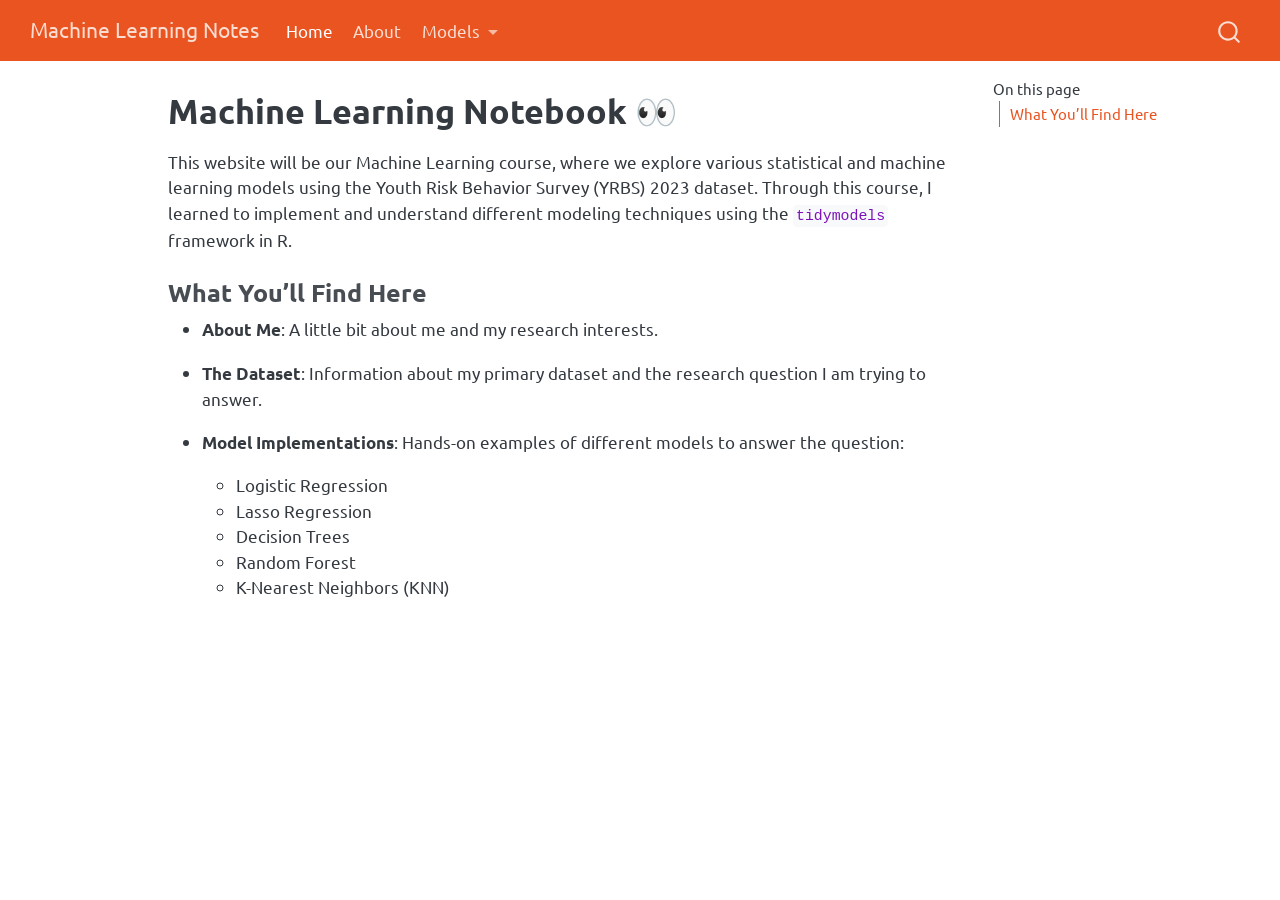
==== docs/index.html @ cc2cd56f "Website v0.1" ====
<!DOCTYPE html>
<html xmlns="http://www.w3.org/1999/xhtml" lang="en" xml:lang="en"><head>

<meta charset="utf-8">
<meta name="generator" content="quarto-1.7.31">

<meta name="viewport" content="width=device-width, initial-scale=1.0, user-scalable=yes">


<title>Machine Learning Notebook 👀 – Machine Learning Notes</title>
<style>
code{white-space: pre-wrap;}
span.smallcaps{font-variant: small-caps;}
div.columns{display: flex; gap: min(4vw, 1.5em);}
div.column{flex: auto; overflow-x: auto;}
div.hanging-indent{margin-left: 1.5em; text-indent: -1.5em;}
ul.task-list{list-style: none;}
ul.task-list li input[type="checkbox"] {
width: 0.8em;
margin: 0 0.8em 0.2em -1em;  vertical-align: middle;
}
</style>


<script>const headroomChanged = new CustomEvent("quarto-hrChanged", {
  detail: {},
  bubbles: true,
  cancelable: false,
  composed: false,
});

const announceDismiss = () => {
  const annEl = window.document.getElementById("quarto-announcement");
  if (annEl) {
    annEl.remove();

    const annId = annEl.getAttribute("data-announcement-id");
    window.localStorage.setItem(`quarto-announce-${annId}`, "true");
  }
};

const announceRegister = () => {
  const annEl = window.document.getElementById("quarto-announcement");
  if (annEl) {
    const annId = annEl.getAttribute("data-announcement-id");
    const isDismissed =
      window.localStorage.getItem(`quarto-announce-${annId}`) || false;
    if (isDismissed) {
      announceDismiss();
      return;
    } else {
      annEl.classList.remove("hidden");
    }

    const actionEl = annEl.querySelector(".quarto-announcement-action");
    if (actionEl) {
      actionEl.addEventListener("click", function (e) {
        e.preventDefault();
        // Hide the bar immediately
        announceDismiss();
      });
    }
  }
};

window.document.addEventListener("DOMContentLoaded", function () {
  let init = false;

  announceRegister();

  // Manage the back to top button, if one is present.
  let lastScrollTop = window.pageYOffset || document.documentElement.scrollTop;
  const scrollDownBuffer = 5;
  const scrollUpBuffer = 35;
  const btn = document.getElementById("quarto-back-to-top");
  const hideBackToTop = () => {
    btn.style.display = "none";
  };
  const showBackToTop = () => {
    btn.style.display = "inline-block";
  };
  if (btn) {
    window.document.addEventListener(
      "scroll",
      function () {
        const currentScrollTop =
          window.pageYOffset || document.documentElement.scrollTop;

        // Shows and hides the button 'intelligently' as the user scrolls
        if (currentScrollTop - scrollDownBuffer > lastScrollTop) {
          hideBackToTop();
          lastScrollTop = currentScrollTop <= 0 ? 0 : currentScrollTop;
        } else if (currentScrollTop < lastScrollTop - scrollUpBuffer) {
          showBackToTop();
          lastScrollTop = currentScrollTop <= 0 ? 0 : currentScrollTop;
        }

        // Show the button at the bottom, hides it at the top
        if (currentScrollTop <= 0) {
          hideBackToTop();
        } else if (
          window.innerHeight + currentScrollTop >=
          document.body.offsetHeight
        ) {
          showBackToTop();
        }
      },
      false
    );
  }

  function throttle(func, wait) {
    var timeout;
    return function () {
      const context = this;
      const args = arguments;
      const later = function () {
        clearTimeout(timeout);
        timeout = null;
        func.apply(context, args);
      };

      if (!timeout) {
        timeout = setTimeout(later, wait);
      }
    };
  }

  function headerOffset() {
    // Set an offset if there is are fixed top navbar
    const headerEl = window.document.querySelector("header.fixed-top");
    if (headerEl) {
      return headerEl.clientHeight;
    } else {
      return 0;
    }
  }

  function footerOffset() {
    const footerEl = window.document.querySelector("footer.footer");
    if (footerEl) {
      return footerEl.clientHeight;
    } else {
      return 0;
    }
  }

  function dashboardOffset() {
    const dashboardNavEl = window.document.getElementById(
      "quarto-dashboard-header"
    );
    if (dashboardNavEl !== null) {
      return dashboardNavEl.clientHeight;
    } else {
      return 0;
    }
  }

  function updateDocumentOffsetWithoutAnimation() {
    updateDocumentOffset(false);
  }

  function updateDocumentOffset(animated) {
    // set body offset
    const topOffset = headerOffset();
    const bodyOffset = topOffset + footerOffset() + dashboardOffset();
    const bodyEl = window.document.body;
    bodyEl.setAttribute("data-bs-offset", topOffset);
    bodyEl.style.paddingTop = topOffset + "px";

    // deal with sidebar offsets
    const sidebars = window.document.querySelectorAll(
      ".sidebar, .headroom-target"
    );
    sidebars.forEach((sidebar) => {
      if (!animated) {
        sidebar.classList.add("notransition");
        // Remove the no transition class after the animation has time to complete
        setTimeout(function () {
          sidebar.classList.remove("notransition");
        }, 201);
      }

      if (window.Headroom && sidebar.classList.contains("sidebar-unpinned")) {
        sidebar.style.top = "0";
        sidebar.style.maxHeight = "100vh";
      } else {
        sidebar.style.top = topOffset + "px";
        sidebar.style.maxHeight = "calc(100vh - " + topOffset + "px)";
      }
    });

    // allow space for footer
    const mainContainer = window.document.querySelector(".quarto-container");
    if (mainContainer) {
      mainContainer.style.minHeight = "calc(100vh - " + bodyOffset + "px)";
    }

    // link offset
    let linkStyle = window.document.querySelector("#quarto-target-style");
    if (!linkStyle) {
      linkStyle = window.document.createElement("style");
      linkStyle.setAttribute("id", "quarto-target-style");
      window.document.head.appendChild(linkStyle);
    }
    while (linkStyle.firstChild) {
      linkStyle.removeChild(linkStyle.firstChild);
    }
    if (topOffset > 0) {
      linkStyle.appendChild(
        window.document.createTextNode(`
      section:target::before {
        content: "";
        display: block;
        height: ${topOffset}px;
        margin: -${topOffset}px 0 0;
      }`)
      );
    }
    if (init) {
      window.dispatchEvent(headroomChanged);
    }
    init = true;
  }

  // initialize headroom
  var header = window.document.querySelector("#quarto-header");
  if (header && window.Headroom) {
    const headroom = new window.Headroom(header, {
      tolerance: 5,
      onPin: function () {
        const sidebars = window.document.querySelectorAll(
          ".sidebar, .headroom-target"
        );
        sidebars.forEach((sidebar) => {
          sidebar.classList.remove("sidebar-unpinned");
        });
        updateDocumentOffset();
      },
      onUnpin: function () {
        const sidebars = window.document.querySelectorAll(
          ".sidebar, .headroom-target"
        );
        sidebars.forEach((sidebar) => {
          sidebar.classList.add("sidebar-unpinned");
        });
        updateDocumentOffset();
      },
    });
    headroom.init();

    let frozen = false;
    window.quartoToggleHeadroom = function () {
      if (frozen) {
        headroom.unfreeze();
        frozen = false;
      } else {
        headroom.freeze();
        frozen = true;
      }
    };
  }

  window.addEventListener(
    "hashchange",
    function (e) {
      if (
        getComputedStyle(document.documentElement).scrollBehavior !== "smooth"
      ) {
        window.scrollTo(0, window.pageYOffset - headerOffset());
      }
    },
    false
  );

  // Observe size changed for the header
  const headerEl = window.document.querySelector("header.fixed-top");
  if (headerEl && window.ResizeObserver) {
    const observer = new window.ResizeObserver(() => {
      setTimeout(updateDocumentOffsetWithoutAnimation, 0);
    });
    observer.observe(headerEl, {
      attributes: true,
      childList: true,
      characterData: true,
    });
  } else {
    window.addEventListener(
      "resize",
      throttle(updateDocumentOffsetWithoutAnimation, 50)
    );
  }
  setTimeout(updateDocumentOffsetWithoutAnimation, 250);

  // fixup index.html links if we aren't on the filesystem
  if (window.location.protocol !== "file:") {
    const links = window.document.querySelectorAll("a");
    for (let i = 0; i < links.length; i++) {
      if (links[i].href) {
        links[i].dataset.originalHref = links[i].href;
        links[i].href = links[i].href.replace(/\/index\.html/, "/");
      }
    }

    // Fixup any sharing links that require urls
    // Append url to any sharing urls
    const sharingLinks = window.document.querySelectorAll(
      "a.sidebar-tools-main-item, a.quarto-navigation-tool, a.quarto-navbar-tools, a.quarto-navbar-tools-item"
    );
    for (let i = 0; i < sharingLinks.length; i++) {
      const sharingLink = sharingLinks[i];
      const href = sharingLink.getAttribute("href");
      if (href) {
        sharingLink.setAttribute(
          "href",
          href.replace("|url|", window.location.href)
        );
      }
    }

    // Scroll the active navigation item into view, if necessary
    const navSidebar = window.document.querySelector("nav#quarto-sidebar");
    if (navSidebar) {
      // Find the active item
      const activeItem = navSidebar.querySelector("li.sidebar-item a.active");
      if (activeItem) {
        // Wait for the scroll height and height to resolve by observing size changes on the
        // nav element that is scrollable
        const resizeObserver = new ResizeObserver((_entries) => {
          // The bottom of the element
          const elBottom = activeItem.offsetTop;
          const viewBottom = navSidebar.scrollTop + navSidebar.clientHeight;

          // The element height and scroll height are the same, then we are still loading
          if (viewBottom !== navSidebar.scrollHeight) {
            // Determine if the item isn't visible and scroll to it
            if (elBottom >= viewBottom) {
              navSidebar.scrollTop = elBottom;
            }

            // stop observing now since we've completed the scroll
            resizeObserver.unobserve(navSidebar);
          }
        });
        resizeObserver.observe(navSidebar);
      }
    }
  }
});
</script>
<script>/*!
 * headroom.js v0.12.0 - Give your page some headroom. Hide your header until you need it
 * Copyright (c) 2020 Nick Williams - http://wicky.nillia.ms/headroom.js
 * License: MIT
 */

!function(t,n){"object"==typeof exports&&"undefined"!=typeof module?module.exports=n():"function"==typeof define&&define.amd?define(n):(t=t||self).Headroom=n()}(this,function(){"use strict";function t(){return"undefined"!=typeof window}function d(t){return function(t){return t&&t.document&&function(t){return 9===t.nodeType}(t.document)}(t)?function(t){var n=t.document,o=n.body,s=n.documentElement;return{scrollHeight:function(){return Math.max(o.scrollHeight,s.scrollHeight,o.offsetHeight,s.offsetHeight,o.clientHeight,s.clientHeight)},height:function(){return t.innerHeight||s.clientHeight||o.clientHeight},scrollY:function(){return void 0!==t.pageYOffset?t.pageYOffset:(s||o.parentNode||o).scrollTop}}}(t):function(t){return{scrollHeight:function(){return Math.max(t.scrollHeight,t.offsetHeight,t.clientHeight)},height:function(){return Math.max(t.offsetHeight,t.clientHeight)},scrollY:function(){return t.scrollTop}}}(t)}function n(t,s,e){var n,o=function(){var n=!1;try{var t={get passive(){n=!0}};window.addEventListener("test",t,t),window.removeEventListener("test",t,t)}catch(t){n=!1}return n}(),i=!1,r=d(t),l=r.scrollY(),a={};function c(){var t=Math.round(r.scrollY()),n=r.height(),o=r.scrollHeight();a.scrollY=t,a.lastScrollY=l,a.direction=l<t?"down":"up",a.distance=Math.abs(t-l),a.isOutOfBounds=t<0||o<t+n,a.top=t<=s.offset[a.direction],a.bottom=o<=t+n,a.toleranceExceeded=a.distance>s.tolerance[a.direction],e(a),l=t,i=!1}function h(){i||(i=!0,n=requestAnimationFrame(c))}var u=!!o&&{passive:!0,capture:!1};return t.addEventListener("scroll",h,u),c(),{destroy:function(){cancelAnimationFrame(n),t.removeEventListener("scroll",h,u)}}}function o(t){return t===Object(t)?t:{down:t,up:t}}function s(t,n){n=n||{},Object.assign(this,s.options,n),this.classes=Object.assign({},s.options.classes,n.classes),this.elem=t,this.tolerance=o(this.tolerance),this.offset=o(this.offset),this.initialised=!1,this.frozen=!1}return s.prototype={constructor:s,init:function(){return s.cutsTheMustard&&!this.initialised&&(this.addClass("initial"),this.initialised=!0,setTimeout(function(t){t.scrollTracker=n(t.scroller,{offset:t.offset,tolerance:t.tolerance},t.update.bind(t))},100,this)),this},destroy:function(){this.initialised=!1,Object.keys(this.classes).forEach(this.removeClass,this),this.scrollTracker.destroy()},unpin:function(){!this.hasClass("pinned")&&this.hasClass("unpinned")||(this.addClass("unpinned"),this.removeClass("pinned"),this.onUnpin&&this.onUnpin.call(this))},pin:function(){this.hasClass("unpinned")&&(this.addClass("pinned"),this.removeClass("unpinned"),this.onPin&&this.onPin.call(this))},freeze:function(){this.frozen=!0,this.addClass("frozen")},unfreeze:function(){this.frozen=!1,this.removeClass("frozen")},top:function(){this.hasClass("top")||(this.addClass("top"),this.removeClass("notTop"),this.onTop&&this.onTop.call(this))},notTop:function(){this.hasClass("notTop")||(this.addClass("notTop"),this.removeClass("top"),this.onNotTop&&this.onNotTop.call(this))},bottom:function(){this.hasClass("bottom")||(this.addClass("bottom"),this.removeClass("notBottom"),this.onBottom&&this.onBottom.call(this))},notBottom:function(){this.hasClass("notBottom")||(this.addClass("notBottom"),this.removeClass("bottom"),this.onNotBottom&&this.onNotBottom.call(this))},shouldUnpin:function(t){return"down"===t.direction&&!t.top&&t.toleranceExceeded},shouldPin:function(t){return"up"===t.direction&&t.toleranceExceeded||t.top},addClass:function(t){this.elem.classList.add.apply(this.elem.classList,this.classes[t].split(" "))},removeClass:function(t){this.elem.classList.remove.apply(this.elem.classList,this.classes[t].split(" "))},hasClass:function(t){return this.classes[t].split(" ").every(function(t){return this.classList.contains(t)},this.elem)},update:function(t){t.isOutOfBounds||!0!==this.frozen&&(t.top?this.top():this.notTop(),t.bottom?this.bottom():this.notBottom(),this.shouldUnpin(t)?this.unpin():this.shouldPin(t)&&this.pin())}},s.options={tolerance:{up:0,down:0},offset:0,scroller:t()?window:null,classes:{frozen:"headroom--frozen",pinned:"headroom--pinned",unpinned:"headroom--unpinned",top:"headroom--top",notTop:"headroom--not-top",bottom:"headroom--bottom",notBottom:"headroom--not-bottom",initial:"headroom"}},s.cutsTheMustard=!!(t()&&function(){}.bind&&"classList"in document.documentElement&&Object.assign&&Object.keys&&requestAnimationFrame),s});
</script>
<script>/*!
 * clipboard.js v2.0.11
 * https://clipboardjs.com/
 *
 * Licensed MIT © Zeno Rocha
 */
!function(t,e){"object"==typeof exports&&"object"==typeof module?module.exports=e():"function"==typeof define&&define.amd?define([],e):"object"==typeof exports?exports.ClipboardJS=e():t.ClipboardJS=e()}(this,function(){return n={686:function(t,e,n){"use strict";n.d(e,{default:function(){return b}});var e=n(279),i=n.n(e),e=n(370),u=n.n(e),e=n(817),r=n.n(e);function c(t){try{return document.execCommand(t)}catch(t){return}}var a=function(t){t=r()(t);return c("cut"),t};function o(t,e){var n,o,t=(n=t,o="rtl"===document.documentElement.getAttribute("dir"),(t=document.createElement("textarea")).style.fontSize="12pt",t.style.border="0",t.style.padding="0",t.style.margin="0",t.style.position="absolute",t.style[o?"right":"left"]="-9999px",o=window.pageYOffset||document.documentElement.scrollTop,t.style.top="".concat(o,"px"),t.setAttribute("readonly",""),t.value=n,t);return e.container.appendChild(t),e=r()(t),c("copy"),t.remove(),e}var f=function(t){var e=1<arguments.length&&void 0!==arguments[1]?arguments[1]:{container:document.body},n="";return"string"==typeof t?n=o(t,e):t instanceof HTMLInputElement&&!["text","search","url","tel","password"].includes(null==t?void 0:t.type)?n=o(t.value,e):(n=r()(t),c("copy")),n};function l(t){return(l="function"==typeof Symbol&&"symbol"==typeof Symbol.iterator?function(t){return typeof t}:function(t){return t&&"function"==typeof Symbol&&t.constructor===Symbol&&t!==Symbol.prototype?"symbol":typeof t})(t)}var s=function(){var t=0<arguments.length&&void 0!==arguments[0]?arguments[0]:{},e=t.action,n=void 0===e?"copy":e,o=t.container,e=t.target,t=t.text;if("copy"!==n&&"cut"!==n)throw new Error('Invalid "action" value, use either "copy" or "cut"');if(void 0!==e){if(!e||"object"!==l(e)||1!==e.nodeType)throw new Error('Invalid "target" value, use a valid Element');if("copy"===n&&e.hasAttribute("disabled"))throw new Error('Invalid "target" attribute. Please use "readonly" instead of "disabled" attribute');if("cut"===n&&(e.hasAttribute("readonly")||e.hasAttribute("disabled")))throw new Error('Invalid "target" attribute. You can\'t cut text from elements with "readonly" or "disabled" attributes')}return t?f(t,{container:o}):e?"cut"===n?a(e):f(e,{container:o}):void 0};function p(t){return(p="function"==typeof Symbol&&"symbol"==typeof Symbol.iterator?function(t){return typeof t}:function(t){return t&&"function"==typeof Symbol&&t.constructor===Symbol&&t!==Symbol.prototype?"symbol":typeof t})(t)}function d(t,e){for(var n=0;n<e.length;n++){var o=e[n];o.enumerable=o.enumerable||!1,o.configurable=!0,"value"in o&&(o.writable=!0),Object.defineProperty(t,o.key,o)}}function y(t,e){return(y=Object.setPrototypeOf||function(t,e){return t.__proto__=e,t})(t,e)}function h(n){var o=function(){if("undefined"==typeof Reflect||!Reflect.construct)return!1;if(Reflect.construct.sham)return!1;if("function"==typeof Proxy)return!0;try{return Date.prototype.toString.call(Reflect.construct(Date,[],function(){})),!0}catch(t){return!1}}();return function(){var t,e=v(n);return t=o?(t=v(this).constructor,Reflect.construct(e,arguments,t)):e.apply(this,arguments),e=this,!(t=t)||"object"!==p(t)&&"function"!=typeof t?function(t){if(void 0!==t)return t;throw new ReferenceError("this hasn't been initialised - super() hasn't been called")}(e):t}}function v(t){return(v=Object.setPrototypeOf?Object.getPrototypeOf:function(t){return t.__proto__||Object.getPrototypeOf(t)})(t)}function m(t,e){t="data-clipboard-".concat(t);if(e.hasAttribute(t))return e.getAttribute(t)}var b=function(){!function(t,e){if("function"!=typeof e&&null!==e)throw new TypeError("Super expression must either be null or a function");t.prototype=Object.create(e&&e.prototype,{constructor:{value:t,writable:!0,configurable:!0}}),e&&y(t,e)}(r,i());var t,e,n,o=h(r);function r(t,e){var n;return function(t){if(!(t instanceof r))throw new TypeError("Cannot call a class as a function")}(this),(n=o.call(this)).resolveOptions(e),n.listenClick(t),n}return t=r,n=[{key:"copy",value:function(t){var e=1<arguments.length&&void 0!==arguments[1]?arguments[1]:{container:document.body};return f(t,e)}},{key:"cut",value:function(t){return a(t)}},{key:"isSupported",value:function(){var t=0<arguments.length&&void 0!==arguments[0]?arguments[0]:["copy","cut"],t="string"==typeof t?[t]:t,e=!!document.queryCommandSupported;return t.forEach(function(t){e=e&&!!document.queryCommandSupported(t)}),e}}],(e=[{key:"resolveOptions",value:function(){var t=0<arguments.length&&void 0!==arguments[0]?arguments[0]:{};this.action="function"==typeof t.action?t.action:this.defaultAction,this.target="function"==typeof t.target?t.target:this.defaultTarget,this.text="function"==typeof t.text?t.text:this.defaultText,this.container="object"===p(t.container)?t.container:document.body}},{key:"listenClick",value:function(t){var e=this;this.listener=u()(t,"click",function(t){return e.onClick(t)})}},{key:"onClick",value:function(t){var e=t.delegateTarget||t.currentTarget,n=this.action(e)||"copy",t=s({action:n,container:this.container,target:this.target(e),text:this.text(e)});this.emit(t?"success":"error",{action:n,text:t,trigger:e,clearSelection:function(){e&&e.focus(),window.getSelection().removeAllRanges()}})}},{key:"defaultAction",value:function(t){return m("action",t)}},{key:"defaultTarget",value:function(t){t=m("target",t);if(t)return document.querySelector(t)}},{key:"defaultText",value:function(t){return m("text",t)}},{key:"destroy",value:function(){this.listener.destroy()}}])&&d(t.prototype,e),n&&d(t,n),r}()},828:function(t){var e;"undefined"==typeof Element||Element.prototype.matches||((e=Element.prototype).matches=e.matchesSelector||e.mozMatchesSelector||e.msMatchesSelector||e.oMatchesSelector||e.webkitMatchesSelector),t.exports=function(t,e){for(;t&&9!==t.nodeType;){if("function"==typeof t.matches&&t.matches(e))return t;t=t.parentNode}}},438:function(t,e,n){var u=n(828);function i(t,e,n,o,r){var i=function(e,n,t,o){return function(t){t.delegateTarget=u(t.target,n),t.delegateTarget&&o.call(e,t)}}.apply(this,arguments);return t.addEventListener(n,i,r),{destroy:function(){t.removeEventListener(n,i,r)}}}t.exports=function(t,e,n,o,r){return"function"==typeof t.addEventListener?i.apply(null,arguments):"function"==typeof n?i.bind(null,document).apply(null,arguments):("string"==typeof t&&(t=document.querySelectorAll(t)),Array.prototype.map.call(t,function(t){return i(t,e,n,o,r)}))}},879:function(t,n){n.node=function(t){return void 0!==t&&t instanceof HTMLElement&&1===t.nodeType},n.nodeList=function(t){var e=Object.prototype.toString.call(t);return void 0!==t&&("[object NodeList]"===e||"[object HTMLCollection]"===e)&&"length"in t&&(0===t.length||n.node(t[0]))},n.string=function(t){return"string"==typeof t||t instanceof String},n.fn=function(t){return"[object Function]"===Object.prototype.toString.call(t)}},370:function(t,e,n){var f=n(879),l=n(438);t.exports=function(t,e,n){if(!t&&!e&&!n)throw new Error("Missing required arguments");if(!f.string(e))throw new TypeError("Second argument must be a String");if(!f.fn(n))throw new TypeError("Third argument must be a Function");if(f.node(t))return c=e,a=n,(u=t).addEventListener(c,a),{destroy:function(){u.removeEventListener(c,a)}};if(f.nodeList(t))return o=t,r=e,i=n,Array.prototype.forEach.call(o,function(t){t.addEventListener(r,i)}),{destroy:function(){Array.prototype.forEach.call(o,function(t){t.removeEventListener(r,i)})}};if(f.string(t))return t=t,e=e,n=n,l(document.body,t,e,n);throw new TypeError("First argument must be a String, HTMLElement, HTMLCollection, or NodeList");var o,r,i,u,c,a}},817:function(t){t.exports=function(t){var e,n="SELECT"===t.nodeName?(t.focus(),t.value):"INPUT"===t.nodeName||"TEXTAREA"===t.nodeName?((e=t.hasAttribute("readonly"))||t.setAttribute("readonly",""),t.select(),t.setSelectionRange(0,t.value.length),e||t.removeAttribute("readonly"),t.value):(t.hasAttribute("contenteditable")&&t.focus(),n=window.getSelection(),(e=document.createRange()).selectNodeContents(t),n.removeAllRanges(),n.addRange(e),n.toString());return n}},279:function(t){function e(){}e.prototype={on:function(t,e,n){var o=this.e||(this.e={});return(o[t]||(o[t]=[])).push({fn:e,ctx:n}),this},once:function(t,e,n){var o=this;function r(){o.off(t,r),e.apply(n,arguments)}return r._=e,this.on(t,r,n)},emit:function(t){for(var e=[].slice.call(arguments,1),n=((this.e||(this.e={}))[t]||[]).slice(),o=0,r=n.length;o<r;o++)n[o].fn.apply(n[o].ctx,e);return this},off:function(t,e){var n=this.e||(this.e={}),o=n[t],r=[];if(o&&e)for(var i=0,u=o.length;i<u;i++)o[i].fn!==e&&o[i].fn._!==e&&r.push(o[i]);return r.length?n[t]=r:delete n[t],this}},t.exports=e,t.exports.TinyEmitter=e}},r={},o.n=function(t){var e=t&&t.__esModule?function(){return t.default}:function(){return t};return o.d(e,{a:e}),e},o.d=function(t,e){for(var n in e)o.o(e,n)&&!o.o(t,n)&&Object.defineProperty(t,n,{enumerable:!0,get:e[n]})},o.o=function(t,e){return Object.prototype.hasOwnProperty.call(t,e)},o(686).default;function o(t){if(r[t])return r[t].exports;var e=r[t]={exports:{}};return n[t](e,e.exports,o),e.exports}var n,r});</script>
<script>/*! @algolia/autocomplete-js 1.11.1 | MIT License | © Algolia, Inc. and contributors | https://github.com/algolia/autocomplete */
!function(e,t){"object"==typeof exports&&"undefined"!=typeof module?t(exports):"function"==typeof define&&define.amd?define(["exports"],t):t((e="undefined"!=typeof globalThis?globalThis:e||self)["@algolia/autocomplete-js"]={})}(this,(function(e){"use strict";function t(e,t){var n=Object.keys(e);if(Object.getOwnPropertySymbols){var r=Object.getOwnPropertySymbols(e);t&&(r=r.filter((function(t){return Object.getOwnPropertyDescriptor(e,t).enumerable}))),n.push.apply(n,r)}return n}function n(e){for(var n=1;n<arguments.length;n++){var r=null!=arguments[n]?arguments[n]:{};n%2?t(Object(r),!0).forEach((function(t){o(e,t,r[t])})):Object.getOwnPropertyDescriptors?Object.defineProperties(e,Object.getOwnPropertyDescriptors(r)):t(Object(r)).forEach((function(t){Object.defineProperty(e,t,Object.getOwnPropertyDescriptor(r,t))}))}return e}function r(e){return r="function"==typeof Symbol&&"symbol"==typeof Symbol.iterator?function(e){return typeof e}:function(e){return e&&"function"==typeof Symbol&&e.constructor===Symbol&&e!==Symbol.prototype?"symbol":typeof e},r(e)}function o(e,t,n){return(t=function(e){var t=function(e,t){if("object"!=typeof e||null===e)return e;var n=e[Symbol.toPrimitive];if(void 0!==n){var r=n.call(e,t||"default");if("object"!=typeof r)return r;throw new TypeError("@@toPrimitive must return a primitive value.")}return("string"===t?String:Number)(e)}(e,"string");return"symbol"==typeof t?t:String(t)}(t))in e?Object.defineProperty(e,t,{value:n,enumerable:!0,configurable:!0,writable:!0}):e[t]=n,e}function i(){return i=Object.assign?Object.assign.bind():function(e){for(var t=1;t<arguments.length;t++){var n=arguments[t];for(var r in n)Object.prototype.hasOwnProperty.call(n,r)&&(e[r]=n[r])}return e},i.apply(this,arguments)}function u(e,t){if(null==e)return{};var n,r,o=function(e,t){if(null==e)return{};var n,r,o={},i=Object.keys(e);for(r=0;r<i.length;r++)n=i[r],t.indexOf(n)>=0||(o[n]=e[n]);return o}(e,t);if(Object.getOwnPropertySymbols){var i=Object.getOwnPropertySymbols(e);for(r=0;r<i.length;r++)n=i[r],t.indexOf(n)>=0||Object.prototype.propertyIsEnumerable.call(e,n)&&(o[n]=e[n])}return o}function a(e,t){return function(e){if(Array.isArray(e))return e}(e)||function(e,t){var n=null==e?null:"undefined"!=typeof Symbol&&e[Symbol.iterator]||e["@@iterator"];if(null!=n){var r,o,i,u,a=[],l=!0,c=!1;try{if(i=(n=n.call(e)).next,0===t){if(Object(n)!==n)return;l=!1}else for(;!(l=(r=i.call(n)).done)&&(a.push(r.value),a.length!==t);l=!0);}catch(e){c=!0,o=e}finally{try{if(!l&&null!=n.return&&(u=n.return(),Object(u)!==u))return}finally{if(c)throw o}}return a}}(e,t)||c(e,t)||function(){throw new TypeError("Invalid attempt to destructure non-iterable instance.\nIn order to be iterable, non-array objects must have a [Symbol.iterator]() method.")}()}function l(e){return function(e){if(Array.isArray(e))return s(e)}(e)||function(e){if("undefined"!=typeof Symbol&&null!=e[Symbol.iterator]||null!=e["@@iterator"])return Array.from(e)}(e)||c(e)||function(){throw new TypeError("Invalid attempt to spread non-iterable instance.\nIn order to be iterable, non-array objects must have a [Symbol.iterator]() method.")}()}function c(e,t){if(e){if("string"==typeof e)return s(e,t);var n=Object.prototype.toString.call(e).slice(8,-1);return"Object"===n&&e.constructor&&(n=e.constructor.name),"Map"===n||"Set"===n?Array.from(e):"Arguments"===n||/^(?:Ui|I)nt(?:8|16|32)(?:Clamped)?Array$/.test(n)?s(e,t):void 0}}function s(e,t){(null==t||t>e.length)&&(t=e.length);for(var n=0,r=new Array(t);n<t;n++)r[n]=e[n];return r}function f(e){return{current:e}}function p(e,t){var n=void 0;return function(){for(var r=arguments.length,o=new Array(r),i=0;i<r;i++)o[i]=arguments[i];n&&clearTimeout(n),n=setTimeout((function(){return e.apply(void 0,o)}),t)}}function m(e){return e.reduce((function(e,t){return e.concat(t)}),[])}var v=0;function d(){return"autocomplete-".concat(v++)}function y(e,t){return t.reduce((function(e,t){return e&&e[t]}),e)}function b(e){return 0===e.collections.length?0:e.collections.reduce((function(e,t){return e+t.items.length}),0)}function g(e){return e!==Object(e)}function h(e,t){if(e===t)return!0;if(g(e)||g(t)||"function"==typeof e||"function"==typeof t)return e===t;if(Object.keys(e).length!==Object.keys(t).length)return!1;for(var n=0,r=Object.keys(e);n<r.length;n++){var o=r[n];if(!(o in t))return!1;if(!h(e[o],t[o]))return!1}return!0}var O=function(){};var _="1.11.1",S=[{segment:"autocomplete-core",version:_}];function j(e){var t=e.item,n=e.items,r=void 0===n?[]:n;return{index:t.__autocomplete_indexName,items:[t],positions:[1+r.findIndex((function(e){return e.objectID===t.objectID}))],queryID:t.__autocomplete_queryID,algoliaSource:["autocomplete"]}}function P(e,t){return function(e){if(Array.isArray(e))return e}(e)||function(e,t){var n=null==e?null:"undefined"!=typeof Symbol&&e[Symbol.iterator]||e["@@iterator"];if(null!=n){var r,o,i,u,a=[],l=!0,c=!1;try{if(i=(n=n.call(e)).next,0===t){if(Object(n)!==n)return;l=!1}else for(;!(l=(r=i.call(n)).done)&&(a.push(r.value),a.length!==t);l=!0);}catch(e){c=!0,o=e}finally{try{if(!l&&null!=n.return&&(u=n.return(),Object(u)!==u))return}finally{if(c)throw o}}return a}}(e,t)||function(e,t){if(!e)return;if("string"==typeof e)return w(e,t);var n=Object.prototype.toString.call(e).slice(8,-1);"Object"===n&&e.constructor&&(n=e.constructor.name);if("Map"===n||"Set"===n)return Array.from(e);if("Arguments"===n||/^(?:Ui|I)nt(?:8|16|32)(?:Clamped)?Array$/.test(n))return w(e,t)}(e,t)||function(){throw new TypeError("Invalid attempt to destructure non-iterable instance.\nIn order to be iterable, non-array objects must have a [Symbol.iterator]() method.")}()}function w(e,t){(null==t||t>e.length)&&(t=e.length);for(var n=0,r=new Array(t);n<t;n++)r[n]=e[n];return r}var I=["items"],A=["items"];function E(e){return E="function"==typeof Symbol&&"symbol"==typeof Symbol.iterator?function(e){return typeof e}:function(e){return e&&"function"==typeof Symbol&&e.constructor===Symbol&&e!==Symbol.prototype?"symbol":typeof e},E(e)}function D(e){return function(e){if(Array.isArray(e))return C(e)}(e)||function(e){if("undefined"!=typeof Symbol&&null!=e[Symbol.iterator]||null!=e["@@iterator"])return Array.from(e)}(e)||function(e,t){if(!e)return;if("string"==typeof e)return C(e,t);var n=Object.prototype.toString.call(e).slice(8,-1);"Object"===n&&e.constructor&&(n=e.constructor.name);if("Map"===n||"Set"===n)return Array.from(e);if("Arguments"===n||/^(?:Ui|I)nt(?:8|16|32)(?:Clamped)?Array$/.test(n))return C(e,t)}(e)||function(){throw new TypeError("Invalid attempt to spread non-iterable instance.\nIn order to be iterable, non-array objects must have a [Symbol.iterator]() method.")}()}function C(e,t){(null==t||t>e.length)&&(t=e.length);for(var n=0,r=new Array(t);n<t;n++)r[n]=e[n];return r}function k(e,t){if(null==e)return{};var n,r,o=function(e,t){if(null==e)return{};var n,r,o={},i=Object.keys(e);for(r=0;r<i.length;r++)n=i[r],t.indexOf(n)>=0||(o[n]=e[n]);return o}(e,t);if(Object.getOwnPropertySymbols){var i=Object.getOwnPropertySymbols(e);for(r=0;r<i.length;r++)n=i[r],t.indexOf(n)>=0||Object.prototype.propertyIsEnumerable.call(e,n)&&(o[n]=e[n])}return o}function x(e,t){var n=Object.keys(e);if(Object.getOwnPropertySymbols){var r=Object.getOwnPropertySymbols(e);t&&(r=r.filter((function(t){return Object.getOwnPropertyDescriptor(e,t).enumerable}))),n.push.apply(n,r)}return n}function N(e){for(var t=1;t<arguments.length;t++){var n=null!=arguments[t]?arguments[t]:{};t%2?x(Object(n),!0).forEach((function(t){T(e,t,n[t])})):Object.getOwnPropertyDescriptors?Object.defineProperties(e,Object.getOwnPropertyDescriptors(n)):x(Object(n)).forEach((function(t){Object.defineProperty(e,t,Object.getOwnPropertyDescriptor(n,t))}))}return e}function T(e,t,n){return(t=function(e){var t=function(e,t){if("object"!==E(e)||null===e)return e;var n=e[Symbol.toPrimitive];if(void 0!==n){var r=n.call(e,t||"default");if("object"!==E(r))return r;throw new TypeError("@@toPrimitive must return a primitive value.")}return("string"===t?String:Number)(e)}(e,"string");return"symbol"===E(t)?t:String(t)}(t))in e?Object.defineProperty(e,t,{value:n,enumerable:!0,configurable:!0,writable:!0}):e[t]=n,e}function q(e){for(var t=arguments.length>1&&void 0!==arguments[1]?arguments[1]:20,n=[],r=0;r<e.objectIDs.length;r+=t)n.push(N(N({},e),{},{objectIDs:e.objectIDs.slice(r,r+t)}));return n}function B(e){return e.map((function(e){var t=e.items,n=k(e,I);return N(N({},n),{},{objectIDs:(null==t?void 0:t.map((function(e){return e.objectID})))||n.objectIDs})}))}function R(e){var t,n,r,o=(t=P((e.version||"").split(".").map(Number),2),n=t[0],r=t[1],n>=3||2===n&&r>=4||1===n&&r>=10);function i(t,n,r){if(o&&void 0!==r){var i=r[0].__autocomplete_algoliaCredentials,u={"X-Algolia-Application-Id":i.appId,"X-Algolia-API-Key":i.apiKey};e.apply(void 0,[t].concat(D(n),[{headers:u}]))}else e.apply(void 0,[t].concat(D(n)))}return{init:function(t,n){e("init",{appId:t,apiKey:n})},setUserToken:function(t){e("setUserToken",t)},clickedObjectIDsAfterSearch:function(){for(var e=arguments.length,t=new Array(e),n=0;n<e;n++)t[n]=arguments[n];t.length>0&&i("clickedObjectIDsAfterSearch",B(t),t[0].items)},clickedObjectIDs:function(){for(var e=arguments.length,t=new Array(e),n=0;n<e;n++)t[n]=arguments[n];t.length>0&&i("clickedObjectIDs",B(t),t[0].items)},clickedFilters:function(){for(var t=arguments.length,n=new Array(t),r=0;r<t;r++)n[r]=arguments[r];n.length>0&&e.apply(void 0,["clickedFilters"].concat(n))},convertedObjectIDsAfterSearch:function(){for(var e=arguments.length,t=new Array(e),n=0;n<e;n++)t[n]=arguments[n];t.length>0&&i("convertedObjectIDsAfterSearch",B(t),t[0].items)},convertedObjectIDs:function(){for(var e=arguments.length,t=new Array(e),n=0;n<e;n++)t[n]=arguments[n];t.length>0&&i("convertedObjectIDs",B(t),t[0].items)},convertedFilters:function(){for(var t=arguments.length,n=new Array(t),r=0;r<t;r++)n[r]=arguments[r];n.length>0&&e.apply(void 0,["convertedFilters"].concat(n))},viewedObjectIDs:function(){for(var e=arguments.length,t=new Array(e),n=0;n<e;n++)t[n]=arguments[n];t.length>0&&t.reduce((function(e,t){var n=t.items,r=k(t,A);return[].concat(D(e),D(q(N(N({},r),{},{objectIDs:(null==n?void 0:n.map((function(e){return e.objectID})))||r.objectIDs})).map((function(e){return{items:n,payload:e}}))))}),[]).forEach((function(e){var t=e.items;return i("viewedObjectIDs",[e.payload],t)}))},viewedFilters:function(){for(var t=arguments.length,n=new Array(t),r=0;r<t;r++)n[r]=arguments[r];n.length>0&&e.apply(void 0,["viewedFilters"].concat(n))}}}function F(e){var t=e.items.reduce((function(e,t){var n;return e[t.__autocomplete_indexName]=(null!==(n=e[t.__autocomplete_indexName])&&void 0!==n?n:[]).concat(t),e}),{});return Object.keys(t).map((function(e){return{index:e,items:t[e],algoliaSource:["autocomplete"]}}))}function L(e){return e.objectID&&e.__autocomplete_indexName&&e.__autocomplete_queryID}function U(e){return U="function"==typeof Symbol&&"symbol"==typeof Symbol.iterator?function(e){return typeof e}:function(e){return e&&"function"==typeof Symbol&&e.constructor===Symbol&&e!==Symbol.prototype?"symbol":typeof e},U(e)}function M(e){return function(e){if(Array.isArray(e))return H(e)}(e)||function(e){if("undefined"!=typeof Symbol&&null!=e[Symbol.iterator]||null!=e["@@iterator"])return Array.from(e)}(e)||function(e,t){if(!e)return;if("string"==typeof e)return H(e,t);var n=Object.prototype.toString.call(e).slice(8,-1);"Object"===n&&e.constructor&&(n=e.constructor.name);if("Map"===n||"Set"===n)return Array.from(e);if("Arguments"===n||/^(?:Ui|I)nt(?:8|16|32)(?:Clamped)?Array$/.test(n))return H(e,t)}(e)||function(){throw new TypeError("Invalid attempt to spread non-iterable instance.\nIn order to be iterable, non-array objects must have a [Symbol.iterator]() method.")}()}function H(e,t){(null==t||t>e.length)&&(t=e.length);for(var n=0,r=new Array(t);n<t;n++)r[n]=e[n];return r}function V(e,t){var n=Object.keys(e);if(Object.getOwnPropertySymbols){var r=Object.getOwnPropertySymbols(e);t&&(r=r.filter((function(t){return Object.getOwnPropertyDescriptor(e,t).enumerable}))),n.push.apply(n,r)}return n}function W(e){for(var t=1;t<arguments.length;t++){var n=null!=arguments[t]?arguments[t]:{};t%2?V(Object(n),!0).forEach((function(t){K(e,t,n[t])})):Object.getOwnPropertyDescriptors?Object.defineProperties(e,Object.getOwnPropertyDescriptors(n)):V(Object(n)).forEach((function(t){Object.defineProperty(e,t,Object.getOwnPropertyDescriptor(n,t))}))}return e}function K(e,t,n){return(t=function(e){var t=function(e,t){if("object"!==U(e)||null===e)return e;var n=e[Symbol.toPrimitive];if(void 0!==n){var r=n.call(e,t||"default");if("object"!==U(r))return r;throw new TypeError("@@toPrimitive must return a primitive value.")}return("string"===t?String:Number)(e)}(e,"string");return"symbol"===U(t)?t:String(t)}(t))in e?Object.defineProperty(e,t,{value:n,enumerable:!0,configurable:!0,writable:!0}):e[t]=n,e}var Q="2.6.0",$="https://cdn.jsdelivr.net/npm/search-insights@".concat(Q,"/dist/search-insights.min.js"),z=p((function(e){var t=e.onItemsChange,n=e.items,r=e.insights,o=e.state;t({insights:r,insightsEvents:F({items:n}).map((function(e){return W({eventName:"Items Viewed"},e)})),state:o})}),400);function G(e){var t=function(e){return W({onItemsChange:function(e){var t=e.insights,n=e.insightsEvents;t.viewedObjectIDs.apply(t,M(n.map((function(e){return W(W({},e),{},{algoliaSource:[].concat(M(e.algoliaSource||[]),["autocomplete-internal"])})}))))},onSelect:function(e){var t=e.insights,n=e.insightsEvents;t.clickedObjectIDsAfterSearch.apply(t,M(n.map((function(e){return W(W({},e),{},{algoliaSource:[].concat(M(e.algoliaSource||[]),["autocomplete-internal"])})}))))},onActive:O},e)}(e),n=t.insightsClient,r=t.onItemsChange,o=t.onSelect,i=t.onActive,u=n;n||function(e){if("undefined"!=typeof window)e({window:window})}((function(e){var t=e.window,n=t.AlgoliaAnalyticsObject||"aa";"string"==typeof n&&(u=t[n]),u||(t.AlgoliaAnalyticsObject=n,t[n]||(t[n]=function(){t[n].queue||(t[n].queue=[]);for(var e=arguments.length,r=new Array(e),o=0;o<e;o++)r[o]=arguments[o];t[n].queue.push(r)}),t[n].version=Q,u=t[n],function(e){var t="[Autocomplete]: Could not load search-insights.js. Please load it manually following https://alg.li/insights-autocomplete";try{var n=e.document.createElement("script");n.async=!0,n.src=$,n.onerror=function(){console.error(t)},document.body.appendChild(n)}catch(e){console.error(t)}}(t))}));var a=R(u),l=f([]),c=p((function(e){var t=e.state;if(t.isOpen){var n=t.collections.reduce((function(e,t){return[].concat(M(e),M(t.items))}),[]).filter(L);h(l.current.map((function(e){return e.objectID})),n.map((function(e){return e.objectID})))||(l.current=n,n.length>0&&z({onItemsChange:r,items:n,insights:a,state:t}))}}),0);return{name:"aa.algoliaInsightsPlugin",subscribe:function(e){var t=e.setContext,n=e.onSelect,r=e.onActive;function l(e){t({algoliaInsightsPlugin:{__algoliaSearchParameters:W({clickAnalytics:!0},e?{userToken:e}:{}),insights:a}})}u("addAlgoliaAgent","insights-plugin"),l(),u("onUserTokenChange",l),u("getUserToken",null,(function(e,t){l(t)})),n((function(e){var t=e.item,n=e.state,r=e.event,i=e.source;L(t)&&o({state:n,event:r,insights:a,item:t,insightsEvents:[W({eventName:"Item Selected"},j({item:t,items:i.getItems().filter(L)}))]})})),r((function(e){var t=e.item,n=e.source,r=e.state,o=e.event;L(t)&&i({state:r,event:o,insights:a,item:t,insightsEvents:[W({eventName:"Item Active"},j({item:t,items:n.getItems().filter(L)}))]})}))},onStateChange:function(e){var t=e.state;c({state:t})},__autocomplete_pluginOptions:e}}function J(e,t){var n=t;return{then:function(t,r){return J(e.then(Y(t,n,e),Y(r,n,e)),n)},catch:function(t){return J(e.catch(Y(t,n,e)),n)},finally:function(t){return t&&n.onCancelList.push(t),J(e.finally(Y(t&&function(){return n.onCancelList=[],t()},n,e)),n)},cancel:function(){n.isCanceled=!0;var e=n.onCancelList;n.onCancelList=[],e.forEach((function(e){e()}))},isCanceled:function(){return!0===n.isCanceled}}}function X(e){return J(e,{isCanceled:!1,onCancelList:[]})}function Y(e,t,n){return e?function(n){return t.isCanceled?n:e(n)}:n}function Z(e,t,n,r){if(!n)return null;if(e<0&&(null===t||null!==r&&0===t))return n+e;var o=(null===t?-1:t)+e;return o<=-1||o>=n?null===r?null:0:o}function ee(e,t){var n=Object.keys(e);if(Object.getOwnPropertySymbols){var r=Object.getOwnPropertySymbols(e);t&&(r=r.filter((function(t){return Object.getOwnPropertyDescriptor(e,t).enumerable}))),n.push.apply(n,r)}return n}function te(e){for(var t=1;t<arguments.length;t++){var n=null!=arguments[t]?arguments[t]:{};t%2?ee(Object(n),!0).forEach((function(t){ne(e,t,n[t])})):Object.getOwnPropertyDescriptors?Object.defineProperties(e,Object.getOwnPropertyDescriptors(n)):ee(Object(n)).forEach((function(t){Object.defineProperty(e,t,Object.getOwnPropertyDescriptor(n,t))}))}return e}function ne(e,t,n){return(t=function(e){var t=function(e,t){if("object"!==re(e)||null===e)return e;var n=e[Symbol.toPrimitive];if(void 0!==n){var r=n.call(e,t||"default");if("object"!==re(r))return r;throw new TypeError("@@toPrimitive must return a primitive value.")}return("string"===t?String:Number)(e)}(e,"string");return"symbol"===re(t)?t:String(t)}(t))in e?Object.defineProperty(e,t,{value:n,enumerable:!0,configurable:!0,writable:!0}):e[t]=n,e}function re(e){return re="function"==typeof Symbol&&"symbol"==typeof Symbol.iterator?function(e){return typeof e}:function(e){return e&&"function"==typeof Symbol&&e.constructor===Symbol&&e!==Symbol.prototype?"symbol":typeof e},re(e)}function oe(e){var t=function(e){var t=e.collections.map((function(e){return e.items.length})).reduce((function(e,t,n){var r=(e[n-1]||0)+t;return e.push(r),e}),[]).reduce((function(t,n){return n<=e.activeItemId?t+1:t}),0);return e.collections[t]}(e);if(!t)return null;var n=t.items[function(e){for(var t=e.state,n=e.collection,r=!1,o=0,i=0;!1===r;){var u=t.collections[o];if(u===n){r=!0;break}i+=u.items.length,o++}return t.activeItemId-i}({state:e,collection:t})],r=t.source;return{item:n,itemInputValue:r.getItemInputValue({item:n,state:e}),itemUrl:r.getItemUrl({item:n,state:e}),source:r}}function ie(e,t,n){return[e,null==n?void 0:n.sourceId,t].filter(Boolean).join("-").replace(/\s/g,"")}var ue=/((gt|sm)-|galaxy nexus)|samsung[- ]|samsungbrowser/i;function ae(e){return ae="function"==typeof Symbol&&"symbol"==typeof Symbol.iterator?function(e){return typeof e}:function(e){return e&&"function"==typeof Symbol&&e.constructor===Symbol&&e!==Symbol.prototype?"symbol":typeof e},ae(e)}function le(e,t){var n=Object.keys(e);if(Object.getOwnPropertySymbols){var r=Object.getOwnPropertySymbols(e);t&&(r=r.filter((function(t){return Object.getOwnPropertyDescriptor(e,t).enumerable}))),n.push.apply(n,r)}return n}function ce(e,t,n){return(t=function(e){var t=function(e,t){if("object"!==ae(e)||null===e)return e;var n=e[Symbol.toPrimitive];if(void 0!==n){var r=n.call(e,t||"default");if("object"!==ae(r))return r;throw new TypeError("@@toPrimitive must return a primitive value.")}return("string"===t?String:Number)(e)}(e,"string");return"symbol"===ae(t)?t:String(t)}(t))in e?Object.defineProperty(e,t,{value:n,enumerable:!0,configurable:!0,writable:!0}):e[t]=n,e}function se(e,t,n){var r,o=t.initialState;return{getState:function(){return o},dispatch:function(r,i){var u=function(e){for(var t=1;t<arguments.length;t++){var n=null!=arguments[t]?arguments[t]:{};t%2?le(Object(n),!0).forEach((function(t){ce(e,t,n[t])})):Object.getOwnPropertyDescriptors?Object.defineProperties(e,Object.getOwnPropertyDescriptors(n)):le(Object(n)).forEach((function(t){Object.defineProperty(e,t,Object.getOwnPropertyDescriptor(n,t))}))}return e}({},o);o=e(o,{type:r,props:t,payload:i}),n({state:o,prevState:u})},pendingRequests:(r=[],{add:function(e){return r.push(e),e.finally((function(){r=r.filter((function(t){return t!==e}))}))},cancelAll:function(){r.forEach((function(e){return e.cancel()}))},isEmpty:function(){return 0===r.length}})}}function fe(e){return fe="function"==typeof Symbol&&"symbol"==typeof Symbol.iterator?function(e){return typeof e}:function(e){return e&&"function"==typeof Symbol&&e.constructor===Symbol&&e!==Symbol.prototype?"symbol":typeof e},fe(e)}function pe(e,t){var n=Object.keys(e);if(Object.getOwnPropertySymbols){var r=Object.getOwnPropertySymbols(e);t&&(r=r.filter((function(t){return Object.getOwnPropertyDescriptor(e,t).enumerable}))),n.push.apply(n,r)}return n}function me(e){for(var t=1;t<arguments.length;t++){var n=null!=arguments[t]?arguments[t]:{};t%2?pe(Object(n),!0).forEach((function(t){ve(e,t,n[t])})):Object.getOwnPropertyDescriptors?Object.defineProperties(e,Object.getOwnPropertyDescriptors(n)):pe(Object(n)).forEach((function(t){Object.defineProperty(e,t,Object.getOwnPropertyDescriptor(n,t))}))}return e}function ve(e,t,n){return(t=function(e){var t=function(e,t){if("object"!==fe(e)||null===e)return e;var n=e[Symbol.toPrimitive];if(void 0!==n){var r=n.call(e,t||"default");if("object"!==fe(r))return r;throw new TypeError("@@toPrimitive must return a primitive value.")}return("string"===t?String:Number)(e)}(e,"string");return"symbol"===fe(t)?t:String(t)}(t))in e?Object.defineProperty(e,t,{value:n,enumerable:!0,configurable:!0,writable:!0}):e[t]=n,e}function de(e){return de="function"==typeof Symbol&&"symbol"==typeof Symbol.iterator?function(e){return typeof e}:function(e){return e&&"function"==typeof Symbol&&e.constructor===Symbol&&e!==Symbol.prototype?"symbol":typeof e},de(e)}function ye(e){return function(e){if(Array.isArray(e))return be(e)}(e)||function(e){if("undefined"!=typeof Symbol&&null!=e[Symbol.iterator]||null!=e["@@iterator"])return Array.from(e)}(e)||function(e,t){if(!e)return;if("string"==typeof e)return be(e,t);var n=Object.prototype.toString.call(e).slice(8,-1);"Object"===n&&e.constructor&&(n=e.constructor.name);if("Map"===n||"Set"===n)return Array.from(e);if("Arguments"===n||/^(?:Ui|I)nt(?:8|16|32)(?:Clamped)?Array$/.test(n))return be(e,t)}(e)||function(){throw new TypeError("Invalid attempt to spread non-iterable instance.\nIn order to be iterable, non-array objects must have a [Symbol.iterator]() method.")}()}function be(e,t){(null==t||t>e.length)&&(t=e.length);for(var n=0,r=new Array(t);n<t;n++)r[n]=e[n];return r}function ge(e,t){var n=Object.keys(e);if(Object.getOwnPropertySymbols){var r=Object.getOwnPropertySymbols(e);t&&(r=r.filter((function(t){return Object.getOwnPropertyDescriptor(e,t).enumerable}))),n.push.apply(n,r)}return n}function he(e){for(var t=1;t<arguments.length;t++){var n=null!=arguments[t]?arguments[t]:{};t%2?ge(Object(n),!0).forEach((function(t){Oe(e,t,n[t])})):Object.getOwnPropertyDescriptors?Object.defineProperties(e,Object.getOwnPropertyDescriptors(n)):ge(Object(n)).forEach((function(t){Object.defineProperty(e,t,Object.getOwnPropertyDescriptor(n,t))}))}return e}function Oe(e,t,n){return(t=function(e){var t=function(e,t){if("object"!==de(e)||null===e)return e;var n=e[Symbol.toPrimitive];if(void 0!==n){var r=n.call(e,t||"default");if("object"!==de(r))return r;throw new TypeError("@@toPrimitive must return a primitive value.")}return("string"===t?String:Number)(e)}(e,"string");return"symbol"===de(t)?t:String(t)}(t))in e?Object.defineProperty(e,t,{value:n,enumerable:!0,configurable:!0,writable:!0}):e[t]=n,e}function _e(e,t){var n,r="undefined"!=typeof window?window:{},o=e.plugins||[];return he(he({debug:!1,openOnFocus:!1,enterKeyHint:void 0,placeholder:"",autoFocus:!1,defaultActiveItemId:null,stallThreshold:300,insights:!1,environment:r,shouldPanelOpen:function(e){return b(e.state)>0},reshape:function(e){return e.sources}},e),{},{id:null!==(n=e.id)&&void 0!==n?n:d(),plugins:o,initialState:he({activeItemId:null,query:"",completion:null,collections:[],isOpen:!1,status:"idle",context:{}},e.initialState),onStateChange:function(t){var n;null===(n=e.onStateChange)||void 0===n||n.call(e,t),o.forEach((function(e){var n;return null===(n=e.onStateChange)||void 0===n?void 0:n.call(e,t)}))},onSubmit:function(t){var n;null===(n=e.onSubmit)||void 0===n||n.call(e,t),o.forEach((function(e){var n;return null===(n=e.onSubmit)||void 0===n?void 0:n.call(e,t)}))},onReset:function(t){var n;null===(n=e.onReset)||void 0===n||n.call(e,t),o.forEach((function(e){var n;return null===(n=e.onReset)||void 0===n?void 0:n.call(e,t)}))},getSources:function(n){return Promise.all([].concat(ye(o.map((function(e){return e.getSources}))),[e.getSources]).filter(Boolean).map((function(e){return function(e,t){var n=[];return Promise.resolve(e(t)).then((function(e){return Promise.all(e.filter((function(e){return Boolean(e)})).map((function(e){if(e.sourceId,n.includes(e.sourceId))throw new Error("[Autocomplete] The `sourceId` ".concat(JSON.stringify(e.sourceId)," is not unique."));n.push(e.sourceId);var t={getItemInputValue:function(e){return e.state.query},getItemUrl:function(){},onSelect:function(e){(0,e.setIsOpen)(!1)},onActive:O,onResolve:O};Object.keys(t).forEach((function(e){t[e].__default=!0}));var r=te(te({},t),e);return Promise.resolve(r)})))}))}(e,n)}))).then((function(e){return m(e)})).then((function(e){return e.map((function(e){return he(he({},e),{},{onSelect:function(n){e.onSelect(n),t.forEach((function(e){var t;return null===(t=e.onSelect)||void 0===t?void 0:t.call(e,n)}))},onActive:function(n){e.onActive(n),t.forEach((function(e){var t;return null===(t=e.onActive)||void 0===t?void 0:t.call(e,n)}))},onResolve:function(n){e.onResolve(n),t.forEach((function(e){var t;return null===(t=e.onResolve)||void 0===t?void 0:t.call(e,n)}))}})}))}))},navigator:he({navigate:function(e){var t=e.itemUrl;r.location.assign(t)},navigateNewTab:function(e){var t=e.itemUrl,n=r.open(t,"_blank","noopener");null==n||n.focus()},navigateNewWindow:function(e){var t=e.itemUrl;r.open(t,"_blank","noopener")}},e.navigator)})}function Se(e){return Se="function"==typeof Symbol&&"symbol"==typeof Symbol.iterator?function(e){return typeof e}:function(e){return e&&"function"==typeof Symbol&&e.constructor===Symbol&&e!==Symbol.prototype?"symbol":typeof e},Se(e)}function je(e,t){var n=Object.keys(e);if(Object.getOwnPropertySymbols){var r=Object.getOwnPropertySymbols(e);t&&(r=r.filter((function(t){return Object.getOwnPropertyDescriptor(e,t).enumerable}))),n.push.apply(n,r)}return n}function Pe(e){for(var t=1;t<arguments.length;t++){var n=null!=arguments[t]?arguments[t]:{};t%2?je(Object(n),!0).forEach((function(t){we(e,t,n[t])})):Object.getOwnPropertyDescriptors?Object.defineProperties(e,Object.getOwnPropertyDescriptors(n)):je(Object(n)).forEach((function(t){Object.defineProperty(e,t,Object.getOwnPropertyDescriptor(n,t))}))}return e}function we(e,t,n){return(t=function(e){var t=function(e,t){if("object"!==Se(e)||null===e)return e;var n=e[Symbol.toPrimitive];if(void 0!==n){var r=n.call(e,t||"default");if("object"!==Se(r))return r;throw new TypeError("@@toPrimitive must return a primitive value.")}return("string"===t?String:Number)(e)}(e,"string");return"symbol"===Se(t)?t:String(t)}(t))in e?Object.defineProperty(e,t,{value:n,enumerable:!0,configurable:!0,writable:!0}):e[t]=n,e}function Ie(e){return Ie="function"==typeof Symbol&&"symbol"==typeof Symbol.iterator?function(e){return typeof e}:function(e){return e&&"function"==typeof Symbol&&e.constructor===Symbol&&e!==Symbol.prototype?"symbol":typeof e},Ie(e)}function Ae(e,t){var n=Object.keys(e);if(Object.getOwnPropertySymbols){var r=Object.getOwnPropertySymbols(e);t&&(r=r.filter((function(t){return Object.getOwnPropertyDescriptor(e,t).enumerable}))),n.push.apply(n,r)}return n}function Ee(e){for(var t=1;t<arguments.length;t++){var n=null!=arguments[t]?arguments[t]:{};t%2?Ae(Object(n),!0).forEach((function(t){De(e,t,n[t])})):Object.getOwnPropertyDescriptors?Object.defineProperties(e,Object.getOwnPropertyDescriptors(n)):Ae(Object(n)).forEach((function(t){Object.defineProperty(e,t,Object.getOwnPropertyDescriptor(n,t))}))}return e}function De(e,t,n){return(t=function(e){var t=function(e,t){if("object"!==Ie(e)||null===e)return e;var n=e[Symbol.toPrimitive];if(void 0!==n){var r=n.call(e,t||"default");if("object"!==Ie(r))return r;throw new TypeError("@@toPrimitive must return a primitive value.")}return("string"===t?String:Number)(e)}(e,"string");return"symbol"===Ie(t)?t:String(t)}(t))in e?Object.defineProperty(e,t,{value:n,enumerable:!0,configurable:!0,writable:!0}):e[t]=n,e}function Ce(e){return function(e){if(Array.isArray(e))return ke(e)}(e)||function(e){if("undefined"!=typeof Symbol&&null!=e[Symbol.iterator]||null!=e["@@iterator"])return Array.from(e)}(e)||function(e,t){if(!e)return;if("string"==typeof e)return ke(e,t);var n=Object.prototype.toString.call(e).slice(8,-1);"Object"===n&&e.constructor&&(n=e.constructor.name);if("Map"===n||"Set"===n)return Array.from(e);if("Arguments"===n||/^(?:Ui|I)nt(?:8|16|32)(?:Clamped)?Array$/.test(n))return ke(e,t)}(e)||function(){throw new TypeError("Invalid attempt to spread non-iterable instance.\nIn order to be iterable, non-array objects must have a [Symbol.iterator]() method.")}()}function ke(e,t){(null==t||t>e.length)&&(t=e.length);for(var n=0,r=new Array(t);n<t;n++)r[n]=e[n];return r}function xe(e){return Boolean(e.execute)}function Ne(e,t,n){if(o=e,Boolean(null==o?void 0:o.execute)){var r="algolia"===e.requesterId?Object.assign.apply(Object,[{}].concat(Ce(Object.keys(n.context).map((function(e){var t;return null===(t=n.context[e])||void 0===t?void 0:t.__algoliaSearchParameters}))))):{};return Ee(Ee({},e),{},{requests:e.queries.map((function(n){return{query:"algolia"===e.requesterId?Ee(Ee({},n),{},{params:Ee(Ee({},r),n.params)}):n,sourceId:t,transformResponse:e.transformResponse}}))})}var o;return{items:e,sourceId:t}}function Te(e){var t=e.reduce((function(e,t){if(!xe(t))return e.push(t),e;var n=t.searchClient,r=t.execute,o=t.requesterId,i=t.requests,u=e.find((function(e){return xe(t)&&xe(e)&&e.searchClient===n&&Boolean(o)&&e.requesterId===o}));if(u){var a;(a=u.items).push.apply(a,Ce(i))}else{var l={execute:r,requesterId:o,items:i,searchClient:n};e.push(l)}return e}),[]).map((function(e){if(!xe(e))return Promise.resolve(e);var t=e,n=t.execute,r=t.items;return n({searchClient:t.searchClient,requests:r})}));return Promise.all(t).then((function(e){return m(e)}))}function qe(e,t,n){return t.map((function(t){var r,o=e.filter((function(e){return e.sourceId===t.sourceId})),i=o.map((function(e){return e.items})),u=o[0].transformResponse,a=u?u({results:r=i,hits:r.map((function(e){return e.hits})).filter(Boolean),facetHits:r.map((function(e){var t;return null===(t=e.facetHits)||void 0===t?void 0:t.map((function(e){return{label:e.value,count:e.count,_highlightResult:{label:{value:e.highlighted}}}}))})).filter(Boolean)}):i;return t.onResolve({source:t,results:i,items:a,state:n.getState()}),a.every(Boolean),'The `getItems` function from source "'.concat(t.sourceId,'" must return an array of items but returned ').concat(JSON.stringify(void 0),".\n\nDid you forget to return items?\n\nSee: https://www.algolia.com/doc/ui-libraries/autocomplete/core-concepts/sources/#param-getitems"),{source:t,items:a}}))}function Be(e){return Be="function"==typeof Symbol&&"symbol"==typeof Symbol.iterator?function(e){return typeof e}:function(e){return e&&"function"==typeof Symbol&&e.constructor===Symbol&&e!==Symbol.prototype?"symbol":typeof e},Be(e)}var Re=["event","nextState","props","query","refresh","store"];function Fe(e,t){var n=Object.keys(e);if(Object.getOwnPropertySymbols){var r=Object.getOwnPropertySymbols(e);t&&(r=r.filter((function(t){return Object.getOwnPropertyDescriptor(e,t).enumerable}))),n.push.apply(n,r)}return n}function Le(e){for(var t=1;t<arguments.length;t++){var n=null!=arguments[t]?arguments[t]:{};t%2?Fe(Object(n),!0).forEach((function(t){Ue(e,t,n[t])})):Object.getOwnPropertyDescriptors?Object.defineProperties(e,Object.getOwnPropertyDescriptors(n)):Fe(Object(n)).forEach((function(t){Object.defineProperty(e,t,Object.getOwnPropertyDescriptor(n,t))}))}return e}function Ue(e,t,n){return(t=function(e){var t=function(e,t){if("object"!==Be(e)||null===e)return e;var n=e[Symbol.toPrimitive];if(void 0!==n){var r=n.call(e,t||"default");if("object"!==Be(r))return r;throw new TypeError("@@toPrimitive must return a primitive value.")}return("string"===t?String:Number)(e)}(e,"string");return"symbol"===Be(t)?t:String(t)}(t))in e?Object.defineProperty(e,t,{value:n,enumerable:!0,configurable:!0,writable:!0}):e[t]=n,e}function Me(e,t){if(null==e)return{};var n,r,o=function(e,t){if(null==e)return{};var n,r,o={},i=Object.keys(e);for(r=0;r<i.length;r++)n=i[r],t.indexOf(n)>=0||(o[n]=e[n]);return o}(e,t);if(Object.getOwnPropertySymbols){var i=Object.getOwnPropertySymbols(e);for(r=0;r<i.length;r++)n=i[r],t.indexOf(n)>=0||Object.prototype.propertyIsEnumerable.call(e,n)&&(o[n]=e[n])}return o}var He,Ve,We,Ke=null,Qe=(He=-1,Ve=-1,We=void 0,function(e){var t=++He;return Promise.resolve(e).then((function(e){return We&&t<Ve?We:(Ve=t,We=e,e)}))});function $e(e){var t=e.event,n=e.nextState,r=void 0===n?{}:n,o=e.props,i=e.query,u=e.refresh,a=e.store,l=Me(e,Re);Ke&&o.environment.clearTimeout(Ke);var c=l.setCollections,s=l.setIsOpen,f=l.setQuery,p=l.setActiveItemId,v=l.setStatus;if(f(i),p(o.defaultActiveItemId),!i&&!1===o.openOnFocus){var d,y=a.getState().collections.map((function(e){return Le(Le({},e),{},{items:[]})}));v("idle"),c(y),s(null!==(d=r.isOpen)&&void 0!==d?d:o.shouldPanelOpen({state:a.getState()}));var b=X(Qe(y).then((function(){return Promise.resolve()})));return a.pendingRequests.add(b)}v("loading"),Ke=o.environment.setTimeout((function(){v("stalled")}),o.stallThreshold);var g=X(Qe(o.getSources(Le({query:i,refresh:u,state:a.getState()},l)).then((function(e){return Promise.all(e.map((function(e){return Promise.resolve(e.getItems(Le({query:i,refresh:u,state:a.getState()},l))).then((function(t){return Ne(t,e.sourceId,a.getState())}))}))).then(Te).then((function(t){return qe(t,e,a)})).then((function(e){return function(e){var t=e.collections,n=e.props,r=e.state,o=t.reduce((function(e,t){return Pe(Pe({},e),{},we({},t.source.sourceId,Pe(Pe({},t.source),{},{getItems:function(){return m(t.items)}})))}),{}),i=n.plugins.reduce((function(e,t){return t.reshape?t.reshape(e):e}),{sourcesBySourceId:o,state:r}).sourcesBySourceId;return m(n.reshape({sourcesBySourceId:i,sources:Object.values(i),state:r})).filter(Boolean).map((function(e){return{source:e,items:e.getItems()}}))}({collections:e,props:o,state:a.getState()})}))})))).then((function(e){var n;v("idle"),c(e);var f=o.shouldPanelOpen({state:a.getState()});s(null!==(n=r.isOpen)&&void 0!==n?n:o.openOnFocus&&!i&&f||f);var p=oe(a.getState());if(null!==a.getState().activeItemId&&p){var m=p.item,d=p.itemInputValue,y=p.itemUrl,b=p.source;b.onActive(Le({event:t,item:m,itemInputValue:d,itemUrl:y,refresh:u,source:b,state:a.getState()},l))}})).finally((function(){v("idle"),Ke&&o.environment.clearTimeout(Ke)}));return a.pendingRequests.add(g)}function ze(e){return ze="function"==typeof Symbol&&"symbol"==typeof Symbol.iterator?function(e){return typeof e}:function(e){return e&&"function"==typeof Symbol&&e.constructor===Symbol&&e!==Symbol.prototype?"symbol":typeof e},ze(e)}var Ge=["event","props","refresh","store"];function Je(e,t){var n=Object.keys(e);if(Object.getOwnPropertySymbols){var r=Object.getOwnPropertySymbols(e);t&&(r=r.filter((function(t){return Object.getOwnPropertyDescriptor(e,t).enumerable}))),n.push.apply(n,r)}return n}function Xe(e){for(var t=1;t<arguments.length;t++){var n=null!=arguments[t]?arguments[t]:{};t%2?Je(Object(n),!0).forEach((function(t){Ye(e,t,n[t])})):Object.getOwnPropertyDescriptors?Object.defineProperties(e,Object.getOwnPropertyDescriptors(n)):Je(Object(n)).forEach((function(t){Object.defineProperty(e,t,Object.getOwnPropertyDescriptor(n,t))}))}return e}function Ye(e,t,n){return(t=function(e){var t=function(e,t){if("object"!==ze(e)||null===e)return e;var n=e[Symbol.toPrimitive];if(void 0!==n){var r=n.call(e,t||"default");if("object"!==ze(r))return r;throw new TypeError("@@toPrimitive must return a primitive value.")}return("string"===t?String:Number)(e)}(e,"string");return"symbol"===ze(t)?t:String(t)}(t))in e?Object.defineProperty(e,t,{value:n,enumerable:!0,configurable:!0,writable:!0}):e[t]=n,e}function Ze(e,t){if(null==e)return{};var n,r,o=function(e,t){if(null==e)return{};var n,r,o={},i=Object.keys(e);for(r=0;r<i.length;r++)n=i[r],t.indexOf(n)>=0||(o[n]=e[n]);return o}(e,t);if(Object.getOwnPropertySymbols){var i=Object.getOwnPropertySymbols(e);for(r=0;r<i.length;r++)n=i[r],t.indexOf(n)>=0||Object.prototype.propertyIsEnumerable.call(e,n)&&(o[n]=e[n])}return o}function et(e){return et="function"==typeof Symbol&&"symbol"==typeof Symbol.iterator?function(e){return typeof e}:function(e){return e&&"function"==typeof Symbol&&e.constructor===Symbol&&e!==Symbol.prototype?"symbol":typeof e},et(e)}var tt=["props","refresh","store"],nt=["inputElement","formElement","panelElement"],rt=["inputElement"],ot=["inputElement","maxLength"],it=["source"],ut=["item","source"];function at(e,t){var n=Object.keys(e);if(Object.getOwnPropertySymbols){var r=Object.getOwnPropertySymbols(e);t&&(r=r.filter((function(t){return Object.getOwnPropertyDescriptor(e,t).enumerable}))),n.push.apply(n,r)}return n}function lt(e){for(var t=1;t<arguments.length;t++){var n=null!=arguments[t]?arguments[t]:{};t%2?at(Object(n),!0).forEach((function(t){ct(e,t,n[t])})):Object.getOwnPropertyDescriptors?Object.defineProperties(e,Object.getOwnPropertyDescriptors(n)):at(Object(n)).forEach((function(t){Object.defineProperty(e,t,Object.getOwnPropertyDescriptor(n,t))}))}return e}function ct(e,t,n){return(t=function(e){var t=function(e,t){if("object"!==et(e)||null===e)return e;var n=e[Symbol.toPrimitive];if(void 0!==n){var r=n.call(e,t||"default");if("object"!==et(r))return r;throw new TypeError("@@toPrimitive must return a primitive value.")}return("string"===t?String:Number)(e)}(e,"string");return"symbol"===et(t)?t:String(t)}(t))in e?Object.defineProperty(e,t,{value:n,enumerable:!0,configurable:!0,writable:!0}):e[t]=n,e}function st(e,t){if(null==e)return{};var n,r,o=function(e,t){if(null==e)return{};var n,r,o={},i=Object.keys(e);for(r=0;r<i.length;r++)n=i[r],t.indexOf(n)>=0||(o[n]=e[n]);return o}(e,t);if(Object.getOwnPropertySymbols){var i=Object.getOwnPropertySymbols(e);for(r=0;r<i.length;r++)n=i[r],t.indexOf(n)>=0||Object.prototype.propertyIsEnumerable.call(e,n)&&(o[n]=e[n])}return o}function ft(e){var t=e.props,n=e.refresh,r=e.store,o=st(e,tt);return{getEnvironmentProps:function(e){var n=e.inputElement,o=e.formElement,i=e.panelElement;function u(e){!r.getState().isOpen&&r.pendingRequests.isEmpty()||e.target===n||!1===[o,i].some((function(t){return n=t,r=e.target,n===r||n.contains(r);var n,r}))&&(r.dispatch("blur",null),t.debug||r.pendingRequests.cancelAll())}return lt({onTouchStart:u,onMouseDown:u,onTouchMove:function(e){!1!==r.getState().isOpen&&n===t.environment.document.activeElement&&e.target!==n&&n.blur()}},st(e,nt))},getRootProps:function(e){return lt({role:"combobox","aria-expanded":r.getState().isOpen,"aria-haspopup":"listbox","aria-owns":r.getState().isOpen?r.getState().collections.map((function(e){var n=e.source;return ie(t.id,"list",n)})).join(" "):void 0,"aria-labelledby":ie(t.id,"label")},e)},getFormProps:function(e){return e.inputElement,lt({action:"",noValidate:!0,role:"search",onSubmit:function(i){var u;i.preventDefault(),t.onSubmit(lt({event:i,refresh:n,state:r.getState()},o)),r.dispatch("submit",null),null===(u=e.inputElement)||void 0===u||u.blur()},onReset:function(i){var u;i.preventDefault(),t.onReset(lt({event:i,refresh:n,state:r.getState()},o)),r.dispatch("reset",null),null===(u=e.inputElement)||void 0===u||u.focus()}},st(e,rt))},getLabelProps:function(e){return lt({htmlFor:ie(t.id,"input"),id:ie(t.id,"label")},e)},getInputProps:function(e){var i;function u(e){(t.openOnFocus||Boolean(r.getState().query))&&$e(lt({event:e,props:t,query:r.getState().completion||r.getState().query,refresh:n,store:r},o)),r.dispatch("focus",null)}var a=e||{};a.inputElement;var l=a.maxLength,c=void 0===l?512:l,s=st(a,ot),f=oe(r.getState()),p=function(e){return Boolean(e&&e.match(ue))}((null===(i=t.environment.navigator)||void 0===i?void 0:i.userAgent)||""),m=t.enterKeyHint||(null!=f&&f.itemUrl&&!p?"go":"search");return lt({"aria-autocomplete":"both","aria-activedescendant":r.getState().isOpen&&null!==r.getState().activeItemId?ie(t.id,"item-".concat(r.getState().activeItemId),null==f?void 0:f.source):void 0,"aria-controls":r.getState().isOpen?r.getState().collections.map((function(e){var n=e.source;return ie(t.id,"list",n)})).join(" "):void 0,"aria-labelledby":ie(t.id,"label"),value:r.getState().completion||r.getState().query,id:ie(t.id,"input"),autoComplete:"off",autoCorrect:"off",autoCapitalize:"off",enterKeyHint:m,spellCheck:"false",autoFocus:t.autoFocus,placeholder:t.placeholder,maxLength:c,type:"search",onChange:function(e){$e(lt({event:e,props:t,query:e.currentTarget.value.slice(0,c),refresh:n,store:r},o))},onKeyDown:function(e){!function(e){var t=e.event,n=e.props,r=e.refresh,o=e.store,i=Ze(e,Ge);if("ArrowUp"===t.key||"ArrowDown"===t.key){var u=function(){var e=oe(o.getState()),t=n.environment.document.getElementById(ie(n.id,"item-".concat(o.getState().activeItemId),null==e?void 0:e.source));t&&(t.scrollIntoViewIfNeeded?t.scrollIntoViewIfNeeded(!1):t.scrollIntoView(!1))},a=function(){var e=oe(o.getState());if(null!==o.getState().activeItemId&&e){var n=e.item,u=e.itemInputValue,a=e.itemUrl,l=e.source;l.onActive(Xe({event:t,item:n,itemInputValue:u,itemUrl:a,refresh:r,source:l,state:o.getState()},i))}};t.preventDefault(),!1===o.getState().isOpen&&(n.openOnFocus||Boolean(o.getState().query))?$e(Xe({event:t,props:n,query:o.getState().query,refresh:r,store:o},i)).then((function(){o.dispatch(t.key,{nextActiveItemId:n.defaultActiveItemId}),a(),setTimeout(u,0)})):(o.dispatch(t.key,{}),a(),u())}else if("Escape"===t.key)t.preventDefault(),o.dispatch(t.key,null),o.pendingRequests.cancelAll();else if("Tab"===t.key)o.dispatch("blur",null),o.pendingRequests.cancelAll();else if("Enter"===t.key){if(null===o.getState().activeItemId||o.getState().collections.every((function(e){return 0===e.items.length})))return void(n.debug||o.pendingRequests.cancelAll());t.preventDefault();var l=oe(o.getState()),c=l.item,s=l.itemInputValue,f=l.itemUrl,p=l.source;if(t.metaKey||t.ctrlKey)void 0!==f&&(p.onSelect(Xe({event:t,item:c,itemInputValue:s,itemUrl:f,refresh:r,source:p,state:o.getState()},i)),n.navigator.navigateNewTab({itemUrl:f,item:c,state:o.getState()}));else if(t.shiftKey)void 0!==f&&(p.onSelect(Xe({event:t,item:c,itemInputValue:s,itemUrl:f,refresh:r,source:p,state:o.getState()},i)),n.navigator.navigateNewWindow({itemUrl:f,item:c,state:o.getState()}));else if(t.altKey);else{if(void 0!==f)return p.onSelect(Xe({event:t,item:c,itemInputValue:s,itemUrl:f,refresh:r,source:p,state:o.getState()},i)),void n.navigator.navigate({itemUrl:f,item:c,state:o.getState()});$e(Xe({event:t,nextState:{isOpen:!1},props:n,query:s,refresh:r,store:o},i)).then((function(){p.onSelect(Xe({event:t,item:c,itemInputValue:s,itemUrl:f,refresh:r,source:p,state:o.getState()},i))}))}}}(lt({event:e,props:t,refresh:n,store:r},o))},onFocus:u,onBlur:O,onClick:function(n){e.inputElement!==t.environment.document.activeElement||r.getState().isOpen||u(n)}},s)},getPanelProps:function(e){return lt({onMouseDown:function(e){e.preventDefault()},onMouseLeave:function(){r.dispatch("mouseleave",null)}},e)},getListProps:function(e){var n=e||{},r=n.source,o=st(n,it);return lt({role:"listbox","aria-labelledby":ie(t.id,"label"),id:ie(t.id,"list",r)},o)},getItemProps:function(e){var i=e.item,u=e.source,a=st(e,ut);return lt({id:ie(t.id,"item-".concat(i.__autocomplete_id),u),role:"option","aria-selected":r.getState().activeItemId===i.__autocomplete_id,onMouseMove:function(e){if(i.__autocomplete_id!==r.getState().activeItemId){r.dispatch("mousemove",i.__autocomplete_id);var t=oe(r.getState());if(null!==r.getState().activeItemId&&t){var u=t.item,a=t.itemInputValue,l=t.itemUrl,c=t.source;c.onActive(lt({event:e,item:u,itemInputValue:a,itemUrl:l,refresh:n,source:c,state:r.getState()},o))}}},onMouseDown:function(e){e.preventDefault()},onClick:function(e){var a=u.getItemInputValue({item:i,state:r.getState()}),l=u.getItemUrl({item:i,state:r.getState()});(l?Promise.resolve():$e(lt({event:e,nextState:{isOpen:!1},props:t,query:a,refresh:n,store:r},o))).then((function(){u.onSelect(lt({event:e,item:i,itemInputValue:a,itemUrl:l,refresh:n,source:u,state:r.getState()},o))}))}},a)}}}function pt(e){return pt="function"==typeof Symbol&&"symbol"==typeof Symbol.iterator?function(e){return typeof e}:function(e){return e&&"function"==typeof Symbol&&e.constructor===Symbol&&e!==Symbol.prototype?"symbol":typeof e},pt(e)}function mt(e,t){var n=Object.keys(e);if(Object.getOwnPropertySymbols){var r=Object.getOwnPropertySymbols(e);t&&(r=r.filter((function(t){return Object.getOwnPropertyDescriptor(e,t).enumerable}))),n.push.apply(n,r)}return n}function vt(e){for(var t=1;t<arguments.length;t++){var n=null!=arguments[t]?arguments[t]:{};t%2?mt(Object(n),!0).forEach((function(t){dt(e,t,n[t])})):Object.getOwnPropertyDescriptors?Object.defineProperties(e,Object.getOwnPropertyDescriptors(n)):mt(Object(n)).forEach((function(t){Object.defineProperty(e,t,Object.getOwnPropertyDescriptor(n,t))}))}return e}function dt(e,t,n){return(t=function(e){var t=function(e,t){if("object"!==pt(e)||null===e)return e;var n=e[Symbol.toPrimitive];if(void 0!==n){var r=n.call(e,t||"default");if("object"!==pt(r))return r;throw new TypeError("@@toPrimitive must return a primitive value.")}return("string"===t?String:Number)(e)}(e,"string");return"symbol"===pt(t)?t:String(t)}(t))in e?Object.defineProperty(e,t,{value:n,enumerable:!0,configurable:!0,writable:!0}):e[t]=n,e}function yt(e){var t,n,r,o,i=e.plugins,u=e.options,a=null===(t=((null===(n=u.__autocomplete_metadata)||void 0===n?void 0:n.userAgents)||[])[0])||void 0===t?void 0:t.segment,l=a?dt({},a,Object.keys((null===(r=u.__autocomplete_metadata)||void 0===r?void 0:r.options)||{})):{};return{plugins:i.map((function(e){return{name:e.name,options:Object.keys(e.__autocomplete_pluginOptions||[])}})),options:vt({"autocomplete-core":Object.keys(u)},l),ua:S.concat((null===(o=u.__autocomplete_metadata)||void 0===o?void 0:o.userAgents)||[])}}function bt(e){var t,n=e.state;return!1===n.isOpen||null===n.activeItemId?null:(null===(t=oe(n))||void 0===t?void 0:t.itemInputValue)||null}function gt(e){return gt="function"==typeof Symbol&&"symbol"==typeof Symbol.iterator?function(e){return typeof e}:function(e){return e&&"function"==typeof Symbol&&e.constructor===Symbol&&e!==Symbol.prototype?"symbol":typeof e},gt(e)}function ht(e,t){var n=Object.keys(e);if(Object.getOwnPropertySymbols){var r=Object.getOwnPropertySymbols(e);t&&(r=r.filter((function(t){return Object.getOwnPropertyDescriptor(e,t).enumerable}))),n.push.apply(n,r)}return n}function Ot(e){for(var t=1;t<arguments.length;t++){var n=null!=arguments[t]?arguments[t]:{};t%2?ht(Object(n),!0).forEach((function(t){_t(e,t,n[t])})):Object.getOwnPropertyDescriptors?Object.defineProperties(e,Object.getOwnPropertyDescriptors(n)):ht(Object(n)).forEach((function(t){Object.defineProperty(e,t,Object.getOwnPropertyDescriptor(n,t))}))}return e}function _t(e,t,n){return(t=function(e){var t=function(e,t){if("object"!==gt(e)||null===e)return e;var n=e[Symbol.toPrimitive];if(void 0!==n){var r=n.call(e,t||"default");if("object"!==gt(r))return r;throw new TypeError("@@toPrimitive must return a primitive value.")}return("string"===t?String:Number)(e)}(e,"string");return"symbol"===gt(t)?t:String(t)}(t))in e?Object.defineProperty(e,t,{value:n,enumerable:!0,configurable:!0,writable:!0}):e[t]=n,e}var St=function(e,t){switch(t.type){case"setActiveItemId":case"mousemove":return Ot(Ot({},e),{},{activeItemId:t.payload});case"setQuery":return Ot(Ot({},e),{},{query:t.payload,completion:null});case"setCollections":return Ot(Ot({},e),{},{collections:t.payload});case"setIsOpen":return Ot(Ot({},e),{},{isOpen:t.payload});case"setStatus":return Ot(Ot({},e),{},{status:t.payload});case"setContext":return Ot(Ot({},e),{},{context:Ot(Ot({},e.context),t.payload)});case"ArrowDown":var n=Ot(Ot({},e),{},{activeItemId:t.payload.hasOwnProperty("nextActiveItemId")?t.payload.nextActiveItemId:Z(1,e.activeItemId,b(e),t.props.defaultActiveItemId)});return Ot(Ot({},n),{},{completion:bt({state:n})});case"ArrowUp":var r=Ot(Ot({},e),{},{activeItemId:Z(-1,e.activeItemId,b(e),t.props.defaultActiveItemId)});return Ot(Ot({},r),{},{completion:bt({state:r})});case"Escape":return e.isOpen?Ot(Ot({},e),{},{activeItemId:null,isOpen:!1,completion:null}):Ot(Ot({},e),{},{activeItemId:null,query:"",status:"idle",collections:[]});case"submit":return Ot(Ot({},e),{},{activeItemId:null,isOpen:!1,status:"idle"});case"reset":return Ot(Ot({},e),{},{activeItemId:!0===t.props.openOnFocus?t.props.defaultActiveItemId:null,status:"idle",query:""});case"focus":return Ot(Ot({},e),{},{activeItemId:t.props.defaultActiveItemId,isOpen:(t.props.openOnFocus||Boolean(e.query))&&t.props.shouldPanelOpen({state:e})});case"blur":return t.props.debug?e:Ot(Ot({},e),{},{isOpen:!1,activeItemId:null});case"mouseleave":return Ot(Ot({},e),{},{activeItemId:t.props.defaultActiveItemId});default:return"The reducer action ".concat(JSON.stringify(t.type)," is not supported."),e}};function jt(e){return jt="function"==typeof Symbol&&"symbol"==typeof Symbol.iterator?function(e){return typeof e}:function(e){return e&&"function"==typeof Symbol&&e.constructor===Symbol&&e!==Symbol.prototype?"symbol":typeof e},jt(e)}function Pt(e,t){var n=Object.keys(e);if(Object.getOwnPropertySymbols){var r=Object.getOwnPropertySymbols(e);t&&(r=r.filter((function(t){return Object.getOwnPropertyDescriptor(e,t).enumerable}))),n.push.apply(n,r)}return n}function wt(e){for(var t=1;t<arguments.length;t++){var n=null!=arguments[t]?arguments[t]:{};t%2?Pt(Object(n),!0).forEach((function(t){It(e,t,n[t])})):Object.getOwnPropertyDescriptors?Object.defineProperties(e,Object.getOwnPropertyDescriptors(n)):Pt(Object(n)).forEach((function(t){Object.defineProperty(e,t,Object.getOwnPropertyDescriptor(n,t))}))}return e}function It(e,t,n){return(t=function(e){var t=function(e,t){if("object"!==jt(e)||null===e)return e;var n=e[Symbol.toPrimitive];if(void 0!==n){var r=n.call(e,t||"default");if("object"!==jt(r))return r;throw new TypeError("@@toPrimitive must return a primitive value.")}return("string"===t?String:Number)(e)}(e,"string");return"symbol"===jt(t)?t:String(t)}(t))in e?Object.defineProperty(e,t,{value:n,enumerable:!0,configurable:!0,writable:!0}):e[t]=n,e}function At(e){var t=[],n=_e(e,t),r=se(St,n,(function(e){var t=e.prevState,r=e.state;n.onStateChange(wt({prevState:t,state:r,refresh:u,navigator:n.navigator},o))})),o=function(e){var t=e.store;return{setActiveItemId:function(e){t.dispatch("setActiveItemId",e)},setQuery:function(e){t.dispatch("setQuery",e)},setCollections:function(e){var n=0,r=e.map((function(e){return me(me({},e),{},{items:m(e.items).map((function(e){return me(me({},e),{},{__autocomplete_id:n++})}))})}));t.dispatch("setCollections",r)},setIsOpen:function(e){t.dispatch("setIsOpen",e)},setStatus:function(e){t.dispatch("setStatus",e)},setContext:function(e){t.dispatch("setContext",e)}}}({store:r}),i=ft(wt({props:n,refresh:u,store:r,navigator:n.navigator},o));function u(){return $e(wt({event:new Event("input"),nextState:{isOpen:r.getState().isOpen},props:n,navigator:n.navigator,query:r.getState().query,refresh:u,store:r},o))}if(e.insights&&!n.plugins.some((function(e){return"aa.algoliaInsightsPlugin"===e.name}))){var a="boolean"==typeof e.insights?{}:e.insights;n.plugins.push(G(a))}return n.plugins.forEach((function(e){var r;return null===(r=e.subscribe)||void 0===r?void 0:r.call(e,wt(wt({},o),{},{navigator:n.navigator,refresh:u,onSelect:function(e){t.push({onSelect:e})},onActive:function(e){t.push({onActive:e})},onResolve:function(e){t.push({onResolve:e})}}))})),function(e){var t,n,r=e.metadata,o=e.environment;if(null===(t=o.navigator)||void 0===t||null===(n=t.userAgent)||void 0===n?void 0:n.includes("Algolia Crawler")){var i=o.document.createElement("meta"),u=o.document.querySelector("head");i.name="algolia:metadata",setTimeout((function(){i.content=JSON.stringify(r),u.appendChild(i)}),0)}}({metadata:yt({plugins:n.plugins,options:e}),environment:n.environment}),wt(wt({refresh:u,navigator:n.navigator},i),o)}var Et=function(e,t,n,r){var o;t[0]=0;for(var i=1;i<t.length;i++){var u=t[i++],a=t[i]?(t[0]|=u?1:2,n[t[i++]]):t[++i];3===u?r[0]=a:4===u?r[1]=Object.assign(r[1]||{},a):5===u?(r[1]=r[1]||{})[t[++i]]=a:6===u?r[1][t[++i]]+=a+"":u?(o=e.apply(a,Et(e,a,n,["",null])),r.push(o),a[0]?t[0]|=2:(t[i-2]=0,t[i]=o)):r.push(a)}return r},Dt=new Map;function Ct(e){var t=Dt.get(this);return t||(t=new Map,Dt.set(this,t)),(t=Et(this,t.get(e)||(t.set(e,t=function(e){for(var t,n,r=1,o="",i="",u=[0],a=function(e){1===r&&(e||(o=o.replace(/^\s*\n\s*|\s*\n\s*$/g,"")))?u.push(0,e,o):3===r&&(e||o)?(u.push(3,e,o),r=2):2===r&&"..."===o&&e?u.push(4,e,0):2===r&&o&&!e?u.push(5,0,!0,o):r>=5&&((o||!e&&5===r)&&(u.push(r,0,o,n),r=6),e&&(u.push(r,e,0,n),r=6)),o=""},l=0;l<e.length;l++){l&&(1===r&&a(),a(l));for(var c=0;c<e[l].length;c++)t=e[l][c],1===r?"<"===t?(a(),u=[u],r=3):o+=t:4===r?"--"===o&&">"===t?(r=1,o=""):o=t+o[0]:i?t===i?i="":o+=t:'"'===t||"'"===t?i=t:">"===t?(a(),r=1):r&&("="===t?(r=5,n=o,o=""):"/"===t&&(r<5||">"===e[l][c+1])?(a(),3===r&&(u=u[0]),r=u,(u=u[0]).push(2,0,r),r=0):" "===t||"\t"===t||"\n"===t||"\r"===t?(a(),r=2):o+=t),3===r&&"!--"===o&&(r=4,u=u[0])}return a(),u}(e)),t),arguments,[])).length>1?t:t[0]}var kt=function(e){var t=e.environment,n=t.document.createElementNS("http://www.w3.org/2000/svg","svg");n.setAttribute("class","aa-ClearIcon"),n.setAttribute("viewBox","0 0 24 24"),n.setAttribute("width","18"),n.setAttribute("height","18"),n.setAttribute("fill","currentColor");var r=t.document.createElementNS("http://www.w3.org/2000/svg","path");return r.setAttribute("d","M5.293 6.707l5.293 5.293-5.293 5.293c-0.391 0.391-0.391 1.024 0 1.414s1.024 0.391 1.414 0l5.293-5.293 5.293 5.293c0.391 0.391 1.024 0.391 1.414 0s0.391-1.024 0-1.414l-5.293-5.293 5.293-5.293c0.391-0.391 0.391-1.024 0-1.414s-1.024-0.391-1.414 0l-5.293 5.293-5.293-5.293c-0.391-0.391-1.024-0.391-1.414 0s-0.391 1.024 0 1.414z"),n.appendChild(r),n};function xt(e,t){if("string"==typeof t){var n=e.document.querySelector(t);return"The element ".concat(JSON.stringify(t)," is not in the document."),n}return t}function Nt(){for(var e=arguments.length,t=new Array(e),n=0;n<e;n++)t[n]=arguments[n];return t.reduce((function(e,t){return Object.keys(t).forEach((function(n){var r=e[n],o=t[n];r!==o&&(e[n]=[r,o].filter(Boolean).join(" "))})),e}),{})}var Tt=function(e){return e&&"object"===r(e)&&"[object Object]"===Object.prototype.toString.call(e)};function qt(){for(var e=arguments.length,t=new Array(e),n=0;n<e;n++)t[n]=arguments[n];return t.reduce((function(e,t){return Object.keys(t).forEach((function(n){var r=e[n],o=t[n];Array.isArray(r)&&Array.isArray(o)?e[n]=r.concat.apply(r,l(o)):Tt(r)&&Tt(o)?e[n]=qt(r,o):e[n]=o})),e}),{})}function Bt(e,t){return Object.entries(e).reduce((function(e,r){var i=a(r,2),u=i[0],l=i[1];return t({key:u,value:l})?n(n({},e),{},o({},u,l)):e}),{})}var Rt=["ontouchstart","ontouchend","ontouchmove","ontouchcancel"];function Ft(e,t,n){e[t]=null===n?"":"number"!=typeof n?n:n+"px"}function Lt(e){this._listeners[e.type](e)}function Ut(e,t,n){var r,o,i=e[t];if("style"===t)if("string"==typeof n)e.style=n;else if(null===n)e.style="";else for(t in n)i&&n[t]===i[t]||Ft(e.style,t,n[t]);else"o"===t[0]&&"n"===t[1]?(r=t!==(t=t.replace(/Capture$/,"")),((o=t.toLowerCase())in e||Rt.includes(o))&&(t=o),t=t.slice(2),e._listeners||(e._listeners={}),e._listeners[t]=n,n?i||e.addEventListener(t,Lt,r):e.removeEventListener(t,Lt,r)):"list"!==t&&"tagName"!==t&&"form"!==t&&"type"!==t&&"size"!==t&&"download"!==t&&"href"!==t&&t in e?e[t]=null==n?"":n:"function"!=typeof n&&"dangerouslySetInnerHTML"!==t&&(null==n||!1===n&&!/^ar/.test(t)?e.removeAttribute(t):e.setAttribute(t,n))}function Mt(e){return"onChange"===e?"onInput":e}function Ht(e,t){for(var n in t)Ut(e,Mt(n),t[n])}function Vt(e,t){for(var n in t)"o"===n[0]&&"n"===n[1]||Ut(e,Mt(n),t[n])}var Wt=["children"];function Kt(e){return function(t,n){var r=n.children,o=void 0===r?[]:r,i=u(n,Wt),a=e.document.createElement(t);return Ht(a,i),a.append.apply(a,l(o)),a}}var Qt=["autocompleteScopeApi","environment","classNames","getInputProps","getInputPropsCore","isDetached","state"],$t=function(e){var t=e.environment.document.createElementNS("http://www.w3.org/2000/svg","svg");return t.setAttribute("class","aa-LoadingIcon"),t.setAttribute("viewBox","0 0 100 100"),t.setAttribute("width","20"),t.setAttribute("height","20"),t.innerHTML='<circle\n  cx="50"\n  cy="50"\n  fill="none"\n  r="35"\n  stroke="currentColor"\n  stroke-dasharray="164.93361431346415 56.97787143782138"\n  stroke-width="6"\n>\n  <animateTransform\n    attributeName="transform"\n    type="rotate"\n    repeatCount="indefinite"\n    dur="1s"\n    values="0 50 50;90 50 50;180 50 50;360 50 50"\n    keyTimes="0;0.40;0.65;1"\n  />\n</circle>',t},zt=function(e){var t=e.environment,n=t.document.createElementNS("http://www.w3.org/2000/svg","svg");n.setAttribute("class","aa-SubmitIcon"),n.setAttribute("viewBox","0 0 24 24"),n.setAttribute("width","20"),n.setAttribute("height","20"),n.setAttribute("fill","currentColor");var r=t.document.createElementNS("http://www.w3.org/2000/svg","path");return r.setAttribute("d","M16.041 15.856c-0.034 0.026-0.067 0.055-0.099 0.087s-0.060 0.064-0.087 0.099c-1.258 1.213-2.969 1.958-4.855 1.958-1.933 0-3.682-0.782-4.95-2.050s-2.050-3.017-2.050-4.95 0.782-3.682 2.050-4.95 3.017-2.050 4.95-2.050 3.682 0.782 4.95 2.050 2.050 3.017 2.050 4.95c0 1.886-0.745 3.597-1.959 4.856zM21.707 20.293l-3.675-3.675c1.231-1.54 1.968-3.493 1.968-5.618 0-2.485-1.008-4.736-2.636-6.364s-3.879-2.636-6.364-2.636-4.736 1.008-6.364 2.636-2.636 3.879-2.636 6.364 1.008 4.736 2.636 6.364 3.879 2.636 6.364 2.636c2.125 0 4.078-0.737 5.618-1.968l3.675 3.675c0.391 0.391 1.024 0.391 1.414 0s0.391-1.024 0-1.414z"),n.appendChild(r),n};function Gt(e){var t=e.autocomplete,r=e.autocompleteScopeApi,o=e.classNames,i=e.environment,a=e.isDetached,l=e.placeholder,c=void 0===l?"Search":l,s=e.propGetters,f=e.setIsModalOpen,p=e.state,m=e.translations,v=Kt(i),d=s.getRootProps(n({state:p,props:t.getRootProps({})},r)),y=v("div",n({class:o.root},d)),b=v("div",{class:o.detachedContainer,onMouseDown:function(e){e.stopPropagation()}}),g=v("div",{class:o.detachedOverlay,children:[b],onMouseDown:function(){f(!1),t.setIsOpen(!1)}}),h=s.getLabelProps(n({state:p,props:t.getLabelProps({})},r)),O=v("button",{class:o.submitButton,type:"submit",title:m.submitButtonTitle,children:[zt({environment:i})]}),_=v("label",n({class:o.label,children:[O]},h)),S=v("button",{class:o.clearButton,type:"reset",title:m.clearButtonTitle,children:[kt({environment:i})]}),j=v("div",{class:o.loadingIndicator,children:[$t({environment:i})]}),P=function(e){var t=e.autocompleteScopeApi,r=e.environment;e.classNames;var o=e.getInputProps,i=e.getInputPropsCore,a=e.isDetached,l=e.state,c=u(e,Qt),s=Kt(r)("input",c),f=o(n({state:l,props:i({inputElement:s}),inputElement:s},t));return Ht(s,n(n({},f),{},{onKeyDown:function(e){a&&"Tab"===e.key||f.onKeyDown(e)}})),s}({class:o.input,environment:i,state:p,getInputProps:s.getInputProps,getInputPropsCore:t.getInputProps,autocompleteScopeApi:r,isDetached:a}),w=v("div",{class:o.inputWrapperPrefix,children:[_,j]}),I=v("div",{class:o.inputWrapperSuffix,children:[S]}),A=v("div",{class:o.inputWrapper,children:[P]}),E=s.getFormProps(n({state:p,props:t.getFormProps({inputElement:P})},r)),D=v("form",n({class:o.form,children:[w,A,I]},E)),C=s.getPanelProps(n({state:p,props:t.getPanelProps({})},r)),k=v("div",n({class:o.panel},C)),x=v("div",{class:o.detachedSearchButtonQuery,textContent:p.query}),N=v("div",{class:o.detachedSearchButtonPlaceholder,hidden:Boolean(p.query),textContent:c});if(a){var T=v("div",{class:o.detachedSearchButtonIcon,children:[zt({environment:i})]}),q=v("button",{type:"button",class:o.detachedSearchButton,onClick:function(){f(!0)},children:[T,N,x]}),B=v("button",{type:"button",class:o.detachedCancelButton,textContent:m.detachedCancelButtonText,onTouchStart:function(e){e.stopPropagation()},onClick:function(){t.setIsOpen(!1),f(!1)}}),R=v("div",{class:o.detachedFormContainer,children:[D,B]});b.appendChild(R),y.appendChild(q)}else y.appendChild(D);return{detachedContainer:b,detachedOverlay:g,detachedSearchButtonQuery:x,detachedSearchButtonPlaceholder:N,inputWrapper:A,input:P,root:y,form:D,label:_,submitButton:O,clearButton:S,loadingIndicator:j,panel:k}}var Jt,Xt,Yt,Zt,en,tn,nn,rn={},on=[],un=/acit|ex(?:s|g|n|p|$)|rph|grid|ows|mnc|ntw|ine[ch]|zoo|^ord|itera/i;function an(e,t){for(var n in t)e[n]=t[n];return e}function ln(e){var t=e.parentNode;t&&t.removeChild(e)}function cn(e,t,n){var r,o,i,u={};for(i in t)"key"==i?r=t[i]:"ref"==i?o=t[i]:u[i]=t[i];if(arguments.length>2&&(u.children=arguments.length>3?Jt.call(arguments,2):n),"function"==typeof e&&null!=e.defaultProps)for(i in e.defaultProps)void 0===u[i]&&(u[i]=e.defaultProps[i]);return sn(e,u,r,o,null)}function sn(e,t,n,r,o){var i={type:e,props:t,key:n,ref:r,__k:null,__:null,__b:0,__e:null,__d:void 0,__c:null,__h:null,constructor:void 0,__v:null==o?++Yt:o};return null==o&&null!=Xt.vnode&&Xt.vnode(i),i}function fn(e){return e.children}function pn(e,t){this.props=e,this.context=t}function mn(e,t){if(null==t)return e.__?mn(e.__,e.__.__k.indexOf(e)+1):null;for(var n;t<e.__k.length;t++)if(null!=(n=e.__k[t])&&null!=n.__e)return n.__e;return"function"==typeof e.type?mn(e):null}function vn(e){var t,n;if(null!=(e=e.__)&&null!=e.__c){for(e.__e=e.__c.base=null,t=0;t<e.__k.length;t++)if(null!=(n=e.__k[t])&&null!=n.__e){e.__e=e.__c.base=n.__e;break}return vn(e)}}function dn(e){(!e.__d&&(e.__d=!0)&&Zt.push(e)&&!yn.__r++||en!==Xt.debounceRendering)&&((en=Xt.debounceRendering)||tn)(yn)}function yn(){var e,t,n,r,o,i,u,a;for(Zt.sort(nn);e=Zt.shift();)e.__d&&(t=Zt.length,r=void 0,o=void 0,u=(i=(n=e).__v).__e,(a=n.__P)&&(r=[],(o=an({},i)).__v=i.__v+1,wn(a,i,o,n.__n,void 0!==a.ownerSVGElement,null!=i.__h?[u]:null,r,null==u?mn(i):u,i.__h),In(r,i),i.__e!=u&&vn(i)),Zt.length>t&&Zt.sort(nn));yn.__r=0}function bn(e,t,n,r,o,i,u,a,l,c){var s,f,p,m,v,d,y,b=r&&r.__k||on,g=b.length;for(n.__k=[],s=0;s<t.length;s++)if(null!=(m=n.__k[s]=null==(m=t[s])||"boolean"==typeof m||"function"==typeof m?null:"string"==typeof m||"number"==typeof m||"bigint"==typeof m?sn(null,m,null,null,m):Array.isArray(m)?sn(fn,{children:m},null,null,null):m.__b>0?sn(m.type,m.props,m.key,m.ref?m.ref:null,m.__v):m)){if(m.__=n,m.__b=n.__b+1,null===(p=b[s])||p&&m.key==p.key&&m.type===p.type)b[s]=void 0;else for(f=0;f<g;f++){if((p=b[f])&&m.key==p.key&&m.type===p.type){b[f]=void 0;break}p=null}wn(e,m,p=p||rn,o,i,u,a,l,c),v=m.__e,(f=m.ref)&&p.ref!=f&&(y||(y=[]),p.ref&&y.push(p.ref,null,m),y.push(f,m.__c||v,m)),null!=v?(null==d&&(d=v),"function"==typeof m.type&&m.__k===p.__k?m.__d=l=gn(m,l,e):l=hn(e,m,p,b,v,l),"function"==typeof n.type&&(n.__d=l)):l&&p.__e==l&&l.parentNode!=e&&(l=mn(p))}for(n.__e=d,s=g;s--;)null!=b[s]&&("function"==typeof n.type&&null!=b[s].__e&&b[s].__e==n.__d&&(n.__d=On(r).nextSibling),Dn(b[s],b[s]));if(y)for(s=0;s<y.length;s++)En(y[s],y[++s],y[++s])}function gn(e,t,n){for(var r,o=e.__k,i=0;o&&i<o.length;i++)(r=o[i])&&(r.__=e,t="function"==typeof r.type?gn(r,t,n):hn(n,r,r,o,r.__e,t));return t}function hn(e,t,n,r,o,i){var u,a,l;if(void 0!==t.__d)u=t.__d,t.__d=void 0;else if(null==n||o!=i||null==o.parentNode)e:if(null==i||i.parentNode!==e)e.appendChild(o),u=null;else{for(a=i,l=0;(a=a.nextSibling)&&l<r.length;l+=1)if(a==o)break e;e.insertBefore(o,i),u=i}return void 0!==u?u:o.nextSibling}function On(e){var t,n,r;if(null==e.type||"string"==typeof e.type)return e.__e;if(e.__k)for(t=e.__k.length-1;t>=0;t--)if((n=e.__k[t])&&(r=On(n)))return r;return null}function _n(e,t,n){"-"===t[0]?e.setProperty(t,null==n?"":n):e[t]=null==n?"":"number"!=typeof n||un.test(t)?n:n+"px"}function Sn(e,t,n,r,o){var i;e:if("style"===t)if("string"==typeof n)e.style.cssText=n;else{if("string"==typeof r&&(e.style.cssText=r=""),r)for(t in r)n&&t in n||_n(e.style,t,"");if(n)for(t in n)r&&n[t]===r[t]||_n(e.style,t,n[t])}else if("o"===t[0]&&"n"===t[1])i=t!==(t=t.replace(/Capture$/,"")),t=t.toLowerCase()in e?t.toLowerCase().slice(2):t.slice(2),e.l||(e.l={}),e.l[t+i]=n,n?r||e.addEventListener(t,i?Pn:jn,i):e.removeEventListener(t,i?Pn:jn,i);else if("dangerouslySetInnerHTML"!==t){if(o)t=t.replace(/xlink(H|:h)/,"h").replace(/sName$/,"s");else if("width"!==t&&"height"!==t&&"href"!==t&&"list"!==t&&"form"!==t&&"tabIndex"!==t&&"download"!==t&&t in e)try{e[t]=null==n?"":n;break e}catch(e){}"function"==typeof n||(null==n||!1===n&&"-"!==t[4]?e.removeAttribute(t):e.setAttribute(t,n))}}function jn(e){return this.l[e.type+!1](Xt.event?Xt.event(e):e)}function Pn(e){return this.l[e.type+!0](Xt.event?Xt.event(e):e)}function wn(e,t,n,r,o,i,u,a,l){var c,s,f,p,m,v,d,y,b,g,h,O,_,S,j,P=t.type;if(void 0!==t.constructor)return null;null!=n.__h&&(l=n.__h,a=t.__e=n.__e,t.__h=null,i=[a]),(c=Xt.__b)&&c(t);try{e:if("function"==typeof P){if(y=t.props,b=(c=P.contextType)&&r[c.__c],g=c?b?b.props.value:c.__:r,n.__c?d=(s=t.__c=n.__c).__=s.__E:("prototype"in P&&P.prototype.render?t.__c=s=new P(y,g):(t.__c=s=new pn(y,g),s.constructor=P,s.render=Cn),b&&b.sub(s),s.props=y,s.state||(s.state={}),s.context=g,s.__n=r,f=s.__d=!0,s.__h=[],s._sb=[]),null==s.__s&&(s.__s=s.state),null!=P.getDerivedStateFromProps&&(s.__s==s.state&&(s.__s=an({},s.__s)),an(s.__s,P.getDerivedStateFromProps(y,s.__s))),p=s.props,m=s.state,s.__v=t,f)null==P.getDerivedStateFromProps&&null!=s.componentWillMount&&s.componentWillMount(),null!=s.componentDidMount&&s.__h.push(s.componentDidMount);else{if(null==P.getDerivedStateFromProps&&y!==p&&null!=s.componentWillReceiveProps&&s.componentWillReceiveProps(y,g),!s.__e&&null!=s.shouldComponentUpdate&&!1===s.shouldComponentUpdate(y,s.__s,g)||t.__v===n.__v){for(t.__v!==n.__v&&(s.props=y,s.state=s.__s,s.__d=!1),s.__e=!1,t.__e=n.__e,t.__k=n.__k,t.__k.forEach((function(e){e&&(e.__=t)})),h=0;h<s._sb.length;h++)s.__h.push(s._sb[h]);s._sb=[],s.__h.length&&u.push(s);break e}null!=s.componentWillUpdate&&s.componentWillUpdate(y,s.__s,g),null!=s.componentDidUpdate&&s.__h.push((function(){s.componentDidUpdate(p,m,v)}))}if(s.context=g,s.props=y,s.__P=e,O=Xt.__r,_=0,"prototype"in P&&P.prototype.render){for(s.state=s.__s,s.__d=!1,O&&O(t),c=s.render(s.props,s.state,s.context),S=0;S<s._sb.length;S++)s.__h.push(s._sb[S]);s._sb=[]}else do{s.__d=!1,O&&O(t),c=s.render(s.props,s.state,s.context),s.state=s.__s}while(s.__d&&++_<25);s.state=s.__s,null!=s.getChildContext&&(r=an(an({},r),s.getChildContext())),f||null==s.getSnapshotBeforeUpdate||(v=s.getSnapshotBeforeUpdate(p,m)),j=null!=c&&c.type===fn&&null==c.key?c.props.children:c,bn(e,Array.isArray(j)?j:[j],t,n,r,o,i,u,a,l),s.base=t.__e,t.__h=null,s.__h.length&&u.push(s),d&&(s.__E=s.__=null),s.__e=!1}else null==i&&t.__v===n.__v?(t.__k=n.__k,t.__e=n.__e):t.__e=An(n.__e,t,n,r,o,i,u,l);(c=Xt.diffed)&&c(t)}catch(e){t.__v=null,(l||null!=i)&&(t.__e=a,t.__h=!!l,i[i.indexOf(a)]=null),Xt.__e(e,t,n)}}function In(e,t){Xt.__c&&Xt.__c(t,e),e.some((function(t){try{e=t.__h,t.__h=[],e.some((function(e){e.call(t)}))}catch(e){Xt.__e(e,t.__v)}}))}function An(e,t,n,r,o,i,u,a){var l,c,s,f=n.props,p=t.props,m=t.type,v=0;if("svg"===m&&(o=!0),null!=i)for(;v<i.length;v++)if((l=i[v])&&"setAttribute"in l==!!m&&(m?l.localName===m:3===l.nodeType)){e=l,i[v]=null;break}if(null==e){if(null===m)return document.createTextNode(p);e=o?document.createElementNS("http://www.w3.org/2000/svg",m):document.createElement(m,p.is&&p),i=null,a=!1}if(null===m)f===p||a&&e.data===p||(e.data=p);else{if(i=i&&Jt.call(e.childNodes),c=(f=n.props||rn).dangerouslySetInnerHTML,s=p.dangerouslySetInnerHTML,!a){if(null!=i)for(f={},v=0;v<e.attributes.length;v++)f[e.attributes[v].name]=e.attributes[v].value;(s||c)&&(s&&(c&&s.__html==c.__html||s.__html===e.innerHTML)||(e.innerHTML=s&&s.__html||""))}if(function(e,t,n,r,o){var i;for(i in n)"children"===i||"key"===i||i in t||Sn(e,i,null,n[i],r);for(i in t)o&&"function"!=typeof t[i]||"children"===i||"key"===i||"value"===i||"checked"===i||n[i]===t[i]||Sn(e,i,t[i],n[i],r)}(e,p,f,o,a),s)t.__k=[];else if(v=t.props.children,bn(e,Array.isArray(v)?v:[v],t,n,r,o&&"foreignObject"!==m,i,u,i?i[0]:n.__k&&mn(n,0),a),null!=i)for(v=i.length;v--;)null!=i[v]&&ln(i[v]);a||("value"in p&&void 0!==(v=p.value)&&(v!==e.value||"progress"===m&&!v||"option"===m&&v!==f.value)&&Sn(e,"value",v,f.value,!1),"checked"in p&&void 0!==(v=p.checked)&&v!==e.checked&&Sn(e,"checked",v,f.checked,!1))}return e}function En(e,t,n){try{"function"==typeof e?e(t):e.current=t}catch(e){Xt.__e(e,n)}}function Dn(e,t,n){var r,o;if(Xt.unmount&&Xt.unmount(e),(r=e.ref)&&(r.current&&r.current!==e.__e||En(r,null,t)),null!=(r=e.__c)){if(r.componentWillUnmount)try{r.componentWillUnmount()}catch(e){Xt.__e(e,t)}r.base=r.__P=null,e.__c=void 0}if(r=e.__k)for(o=0;o<r.length;o++)r[o]&&Dn(r[o],t,n||"function"!=typeof e.type);n||null==e.__e||ln(e.__e),e.__=e.__e=e.__d=void 0}function Cn(e,t,n){return this.constructor(e,n)}Jt=on.slice,Xt={__e:function(e,t,n,r){for(var o,i,u;t=t.__;)if((o=t.__c)&&!o.__)try{if((i=o.constructor)&&null!=i.getDerivedStateFromError&&(o.setState(i.getDerivedStateFromError(e)),u=o.__d),null!=o.componentDidCatch&&(o.componentDidCatch(e,r||{}),u=o.__d),u)return o.__E=o}catch(t){e=t}throw e}},Yt=0,pn.prototype.setState=function(e,t){var n;n=null!=this.__s&&this.__s!==this.state?this.__s:this.__s=an({},this.state),"function"==typeof e&&(e=e(an({},n),this.props)),e&&an(n,e),null!=e&&this.__v&&(t&&this._sb.push(t),dn(this))},pn.prototype.forceUpdate=function(e){this.__v&&(this.__e=!0,e&&this.__h.push(e),dn(this))},pn.prototype.render=fn,Zt=[],tn="function"==typeof Promise?Promise.prototype.then.bind(Promise.resolve()):setTimeout,nn=function(e,t){return e.__v.__b-t.__v.__b},yn.__r=0;var kn="__aa-highlight__",xn="__/aa-highlight__";function Nn(e){var t=e.highlightedValue.split(kn),n=t.shift(),r=function(){var e=arguments.length>0&&void 0!==arguments[0]?arguments[0]:[];return{get:function(){return e},add:function(t){var n=e[e.length-1];(null==n?void 0:n.isHighlighted)===t.isHighlighted?e[e.length-1]={value:n.value+t.value,isHighlighted:n.isHighlighted}:e.push(t)}}}(n?[{value:n,isHighlighted:!1}]:[]);return t.forEach((function(e){var t=e.split(xn);r.add({value:t[0],isHighlighted:!0}),""!==t[1]&&r.add({value:t[1],isHighlighted:!1})})),r.get()}function Tn(e){return function(e){if(Array.isArray(e))return qn(e)}(e)||function(e){if("undefined"!=typeof Symbol&&null!=e[Symbol.iterator]||null!=e["@@iterator"])return Array.from(e)}(e)||function(e,t){if(!e)return;if("string"==typeof e)return qn(e,t);var n=Object.prototype.toString.call(e).slice(8,-1);"Object"===n&&e.constructor&&(n=e.constructor.name);if("Map"===n||"Set"===n)return Array.from(e);if("Arguments"===n||/^(?:Ui|I)nt(?:8|16|32)(?:Clamped)?Array$/.test(n))return qn(e,t)}(e)||function(){throw new TypeError("Invalid attempt to spread non-iterable instance.\nIn order to be iterable, non-array objects must have a [Symbol.iterator]() method.")}()}function qn(e,t){(null==t||t>e.length)&&(t=e.length);for(var n=0,r=new Array(t);n<t;n++)r[n]=e[n];return r}function Bn(e){var t=e.hit,n=e.attribute,r=Array.isArray(n)?n:[n],o=y(t,["_highlightResult"].concat(Tn(r),["value"]));return"string"!=typeof o&&(o=y(t,r)||""),Nn({highlightedValue:o})}var Rn={"&amp;":"&","&lt;":"<","&gt;":">","&quot;":'"',"&#39;":"'"},Fn=new RegExp(/\w/i),Ln=/&(amp|quot|lt|gt|#39);/g,Un=RegExp(Ln.source);function Mn(e,t){var n,r,o,i=e[t],u=(null===(n=e[t+1])||void 0===n?void 0:n.isHighlighted)||!0,a=(null===(r=e[t-1])||void 0===r?void 0:r.isHighlighted)||!0;return Fn.test((o=i.value)&&Un.test(o)?o.replace(Ln,(function(e){return Rn[e]})):o)||a!==u?i.isHighlighted:a}function Hn(e){return Hn="function"==typeof Symbol&&"symbol"==typeof Symbol.iterator?function(e){return typeof e}:function(e){return e&&"function"==typeof Symbol&&e.constructor===Symbol&&e!==Symbol.prototype?"symbol":typeof e},Hn(e)}function Vn(e,t){var n=Object.keys(e);if(Object.getOwnPropertySymbols){var r=Object.getOwnPropertySymbols(e);t&&(r=r.filter((function(t){return Object.getOwnPropertyDescriptor(e,t).enumerable}))),n.push.apply(n,r)}return n}function Wn(e){for(var t=1;t<arguments.length;t++){var n=null!=arguments[t]?arguments[t]:{};t%2?Vn(Object(n),!0).forEach((function(t){Kn(e,t,n[t])})):Object.getOwnPropertyDescriptors?Object.defineProperties(e,Object.getOwnPropertyDescriptors(n)):Vn(Object(n)).forEach((function(t){Object.defineProperty(e,t,Object.getOwnPropertyDescriptor(n,t))}))}return e}function Kn(e,t,n){return(t=function(e){var t=function(e,t){if("object"!==Hn(e)||null===e)return e;var n=e[Symbol.toPrimitive];if(void 0!==n){var r=n.call(e,t||"default");if("object"!==Hn(r))return r;throw new TypeError("@@toPrimitive must return a primitive value.")}return("string"===t?String:Number)(e)}(e,"string");return"symbol"===Hn(t)?t:String(t)}(t))in e?Object.defineProperty(e,t,{value:n,enumerable:!0,configurable:!0,writable:!0}):e[t]=n,e}function Qn(e){return e.some((function(e){return e.isHighlighted}))?e.map((function(t,n){return Wn(Wn({},t),{},{isHighlighted:!Mn(e,n)})})):e.map((function(e){return Wn(Wn({},e),{},{isHighlighted:!1})}))}function $n(e){return function(e){if(Array.isArray(e))return zn(e)}(e)||function(e){if("undefined"!=typeof Symbol&&null!=e[Symbol.iterator]||null!=e["@@iterator"])return Array.from(e)}(e)||function(e,t){if(!e)return;if("string"==typeof e)return zn(e,t);var n=Object.prototype.toString.call(e).slice(8,-1);"Object"===n&&e.constructor&&(n=e.constructor.name);if("Map"===n||"Set"===n)return Array.from(e);if("Arguments"===n||/^(?:Ui|I)nt(?:8|16|32)(?:Clamped)?Array$/.test(n))return zn(e,t)}(e)||function(){throw new TypeError("Invalid attempt to spread non-iterable instance.\nIn order to be iterable, non-array objects must have a [Symbol.iterator]() method.")}()}function zn(e,t){(null==t||t>e.length)&&(t=e.length);for(var n=0,r=new Array(t);n<t;n++)r[n]=e[n];return r}function Gn(e){var t=e.hit,n=e.attribute,r=Array.isArray(n)?n:[n],o=y(t,["_snippetResult"].concat($n(r),["value"]));return"string"!=typeof o&&(o=y(t,r)||""),Nn({highlightedValue:o})}function Jn(e){return Jn="function"==typeof Symbol&&"symbol"==typeof Symbol.iterator?function(e){return typeof e}:function(e){return e&&"function"==typeof Symbol&&e.constructor===Symbol&&e!==Symbol.prototype?"symbol":typeof e},Jn(e)}function Xn(e,t){var n=Object.keys(e);if(Object.getOwnPropertySymbols){var r=Object.getOwnPropertySymbols(e);t&&(r=r.filter((function(t){return Object.getOwnPropertyDescriptor(e,t).enumerable}))),n.push.apply(n,r)}return n}function Yn(e){for(var t=1;t<arguments.length;t++){var n=null!=arguments[t]?arguments[t]:{};t%2?Xn(Object(n),!0).forEach((function(t){Zn(e,t,n[t])})):Object.getOwnPropertyDescriptors?Object.defineProperties(e,Object.getOwnPropertyDescriptors(n)):Xn(Object(n)).forEach((function(t){Object.defineProperty(e,t,Object.getOwnPropertyDescriptor(n,t))}))}return e}function Zn(e,t,n){return(t=function(e){var t=function(e,t){if("object"!==Jn(e)||null===e)return e;var n=e[Symbol.toPrimitive];if(void 0!==n){var r=n.call(e,t||"default");if("object"!==Jn(r))return r;throw new TypeError("@@toPrimitive must return a primitive value.")}return("string"===t?String:Number)(e)}(e,"string");return"symbol"===Jn(t)?t:String(t)}(t))in e?Object.defineProperty(e,t,{value:n,enumerable:!0,configurable:!0,writable:!0}):e[t]=n,e}function er(e){return er="function"==typeof Symbol&&"symbol"==typeof Symbol.iterator?function(e){return typeof e}:function(e){return e&&"function"==typeof Symbol&&e.constructor===Symbol&&e!==Symbol.prototype?"symbol":typeof e},er(e)}var tr=["params"];function nr(e,t){var n=Object.keys(e);if(Object.getOwnPropertySymbols){var r=Object.getOwnPropertySymbols(e);t&&(r=r.filter((function(t){return Object.getOwnPropertyDescriptor(e,t).enumerable}))),n.push.apply(n,r)}return n}function rr(e){for(var t=1;t<arguments.length;t++){var n=null!=arguments[t]?arguments[t]:{};t%2?nr(Object(n),!0).forEach((function(t){or(e,t,n[t])})):Object.getOwnPropertyDescriptors?Object.defineProperties(e,Object.getOwnPropertyDescriptors(n)):nr(Object(n)).forEach((function(t){Object.defineProperty(e,t,Object.getOwnPropertyDescriptor(n,t))}))}return e}function or(e,t,n){return(t=function(e){var t=function(e,t){if("object"!==er(e)||null===e)return e;var n=e[Symbol.toPrimitive];if(void 0!==n){var r=n.call(e,t||"default");if("object"!==er(r))return r;throw new TypeError("@@toPrimitive must return a primitive value.")}return("string"===t?String:Number)(e)}(e,"string");return"symbol"===er(t)?t:String(t)}(t))in e?Object.defineProperty(e,t,{value:n,enumerable:!0,configurable:!0,writable:!0}):e[t]=n,e}function ir(e,t){if(null==e)return{};var n,r,o=function(e,t){if(null==e)return{};var n,r,o={},i=Object.keys(e);for(r=0;r<i.length;r++)n=i[r],t.indexOf(n)>=0||(o[n]=e[n]);return o}(e,t);if(Object.getOwnPropertySymbols){var i=Object.getOwnPropertySymbols(e);for(r=0;r<i.length;r++)n=i[r],t.indexOf(n)>=0||Object.prototype.propertyIsEnumerable.call(e,n)&&(o[n]=e[n])}return o}function ur(e){return function(e){if(Array.isArray(e))return ar(e)}(e)||function(e){if("undefined"!=typeof Symbol&&null!=e[Symbol.iterator]||null!=e["@@iterator"])return Array.from(e)}(e)||function(e,t){if(!e)return;if("string"==typeof e)return ar(e,t);var n=Object.prototype.toString.call(e).slice(8,-1);"Object"===n&&e.constructor&&(n=e.constructor.name);if("Map"===n||"Set"===n)return Array.from(e);if("Arguments"===n||/^(?:Ui|I)nt(?:8|16|32)(?:Clamped)?Array$/.test(n))return ar(e,t)}(e)||function(){throw new TypeError("Invalid attempt to spread non-iterable instance.\nIn order to be iterable, non-array objects must have a [Symbol.iterator]() method.")}()}function ar(e,t){(null==t||t>e.length)&&(t=e.length);for(var n=0,r=new Array(t);n<t;n++)r[n]=e[n];return r}function lr(e){var t=e.createElement,n=e.Fragment;function r(e){var r=e.hit,o=e.attribute,i=e.tagName,u=void 0===i?"mark":i;return t(n,{},Bn({hit:r,attribute:o}).map((function(e,n){return e.isHighlighted?t(u,{key:n},e.value):e.value})))}return r.__autocomplete_componentName="Highlight",r}function cr(e){var t=e.createElement,n=e.Fragment;function r(e){var r,o=e.hit,i=e.attribute,u=e.tagName,a=void 0===u?"mark":u;return t(n,{},(r={hit:o,attribute:i},Qn(Bn(r))).map((function(e,n){return e.isHighlighted?t(a,{key:n},e.value):e.value})))}return r.__autocomplete_componentName="ReverseHighlight",r}function sr(e){var t=e.createElement,n=e.Fragment;function r(e){var r,o=e.hit,i=e.attribute,u=e.tagName,a=void 0===u?"mark":u;return t(n,{},(r={hit:o,attribute:i},Qn(Gn(r))).map((function(e,n){return e.isHighlighted?t(a,{key:n},e.value):e.value})))}return r.__autocomplete_componentName="ReverseSnippet",r}function fr(e){var t=e.createElement,n=e.Fragment;function r(e){var r=e.hit,o=e.attribute,i=e.tagName,u=void 0===i?"mark":i;return t(n,{},Gn({hit:r,attribute:o}).map((function(e,n){return e.isHighlighted?t(u,{key:n},e.value):e.value})))}return r.__autocomplete_componentName="Snippet",r}var pr=["classNames","container","getEnvironmentProps","getFormProps","getInputProps","getItemProps","getLabelProps","getListProps","getPanelProps","getRootProps","panelContainer","panelPlacement","render","renderNoResults","renderer","detachedMediaQuery","components","translations"],mr={clearButton:"aa-ClearButton",detachedCancelButton:"aa-DetachedCancelButton",detachedContainer:"aa-DetachedContainer",detachedFormContainer:"aa-DetachedFormContainer",detachedOverlay:"aa-DetachedOverlay",detachedSearchButton:"aa-DetachedSearchButton",detachedSearchButtonIcon:"aa-DetachedSearchButtonIcon",detachedSearchButtonPlaceholder:"aa-DetachedSearchButtonPlaceholder",detachedSearchButtonQuery:"aa-DetachedSearchButtonQuery",form:"aa-Form",input:"aa-Input",inputWrapper:"aa-InputWrapper",inputWrapperPrefix:"aa-InputWrapperPrefix",inputWrapperSuffix:"aa-InputWrapperSuffix",item:"aa-Item",label:"aa-Label",list:"aa-List",loadingIndicator:"aa-LoadingIndicator",panel:"aa-Panel",panelLayout:"aa-PanelLayout aa-Panel--scrollable",root:"aa-Autocomplete",source:"aa-Source",sourceFooter:"aa-SourceFooter",sourceHeader:"aa-SourceHeader",sourceNoResults:"aa-SourceNoResults",submitButton:"aa-SubmitButton"},vr=function(e,t){var n=e.children;(0,e.render)(n,t)},dr={createElement:cn,Fragment:fn,render:function(e,t,n){var r,o,i;Xt.__&&Xt.__(e,t),o=(r="function"==typeof n)?null:n&&n.__k||t.__k,i=[],wn(t,e=(!r&&n||t).__k=cn(fn,null,[e]),o||rn,rn,void 0!==t.ownerSVGElement,!r&&n?[n]:o?null:t.firstChild?Jt.call(t.childNodes):null,i,!r&&n?n:o?o.__e:t.firstChild,r),In(i,e)}};function yr(e){var t=e.panelPlacement,n=e.container,r=e.form,o=e.environment,i=n.getBoundingClientRect(),u=(o.pageYOffset||o.document.documentElement.scrollTop||o.document.body.scrollTop||0)+i.top+i.height;switch(t){case"start":return{top:u,left:i.left};case"end":return{top:u,right:o.document.documentElement.clientWidth-(i.left+i.width)};case"full-width":return{top:u,left:0,right:0,width:"unset",maxWidth:"unset"};case"input-wrapper-width":var a=r.getBoundingClientRect();return{top:u,left:a.left,right:o.document.documentElement.clientWidth-(a.left+a.width),width:"unset",maxWidth:"unset"};default:throw new Error("[Autocomplete] The `panelPlacement` value ".concat(JSON.stringify(t)," is not valid."))}}var br=[{segment:"autocomplete-js",version:_}],gr=["components"];var hr=function(e,t){function n(t){return e({searchClient:t.searchClient,queries:t.requests.map((function(e){return e.query}))}).then((function(e){return e.map((function(e,n){var r=t.requests[n];return{items:e,sourceId:r.sourceId,transformResponse:r.transformResponse}}))}))}return function(e){return function(r){return Yn(Yn({requesterId:t,execute:n},e),r)}}}((function(e){return function(e){var t=e.searchClient,n=e.queries,r=e.userAgents,o=void 0===r?[]:r;"function"==typeof t.addAlgoliaAgent&&[].concat(ur(S),ur(o)).forEach((function(e){var n=e.segment,r=e.version;t.addAlgoliaAgent(n,r)}));var i=function(e){var t=e.transporter||{},n=t.headers,r=void 0===n?{}:n,o=t.queryParameters,i=void 0===o?{}:o,u="x-algolia-application-id",a="x-algolia-api-key";return{appId:r[u]||i[u],apiKey:r[a]||i[a]}}(t),u=i.appId,a=i.apiKey;return t.search(n.map((function(e){var t=e.params;return rr(rr({},ir(e,tr)),{},{params:rr({hitsPerPage:5,highlightPreTag:kn,highlightPostTag:xn},t)})}))).then((function(e){return e.results.map((function(e,t){var r;return rr(rr({},e),{},{hits:null===(r=e.hits)||void 0===r?void 0:r.map((function(r){return rr(rr({},r),{},{__autocomplete_indexName:e.index||n[t].indexName,__autocomplete_queryID:e.queryID,__autocomplete_algoliaCredentials:{appId:u,apiKey:a}})}))})}))}))}(n(n({},e),{},{userAgents:br}))}),"algolia");var Or=hr({transformResponse:function(e){return e.hits}});e.autocomplete=function(e){var t,r=function(){var e=[],t=[];function n(n){e.push(n);var r=n();t.push(r)}return{runEffect:n,cleanupEffects:function(){var e=t;t=[],e.forEach((function(e){e()}))},runEffects:function(){var t=e;e=[],t.forEach((function(e){n(e)}))}}}(),a=r.runEffect,l=r.cleanupEffects,c=r.runEffects,s=(t=[],{reactive:function(e){var n=e(),r={_fn:e,_ref:{current:n},get value(){return this._ref.current},set value(e){this._ref.current=e}};return t.push(r),r},runReactives:function(){t.forEach((function(e){e._ref.current=e._fn()}))}}),m=s.reactive,v=s.runReactives,y=f(!1),g=f(e),h=f(void 0),O=m((function(){return function(e){var t,r=e.classNames,o=e.container,i=e.getEnvironmentProps,a=e.getFormProps,l=e.getInputProps,c=e.getItemProps,s=e.getLabelProps,f=e.getListProps,p=e.getPanelProps,m=e.getRootProps,v=e.panelContainer,y=e.panelPlacement,b=e.render,g=e.renderNoResults,h=e.renderer,O=e.detachedMediaQuery,_=e.components,S=e.translations,j=u(e,pr),P="undefined"!=typeof window?window:{},w=xt(P,o);w.tagName;var I=n(n({},dr),h),A={Highlight:lr(I),ReverseHighlight:cr(I),ReverseSnippet:sr(I),Snippet:fr(I)};return{renderer:{classNames:Nt(mr,null!=r?r:{}),container:w,getEnvironmentProps:null!=i?i:function(e){return e.props},getFormProps:null!=a?a:function(e){return e.props},getInputProps:null!=l?l:function(e){return e.props},getItemProps:null!=c?c:function(e){return e.props},getLabelProps:null!=s?s:function(e){return e.props},getListProps:null!=f?f:function(e){return e.props},getPanelProps:null!=p?p:function(e){return e.props},getRootProps:null!=m?m:function(e){return e.props},panelContainer:v?xt(P,v):P.document.body,panelPlacement:null!=y?y:"input-wrapper-width",render:null!=b?b:vr,renderNoResults:g,renderer:I,detachedMediaQuery:null!=O?O:getComputedStyle(P.document.documentElement).getPropertyValue("--aa-detached-media-query"),components:n(n({},A),_),translations:n(n({},{clearButtonTitle:"Clear",detachedCancelButtonText:"Cancel",submitButtonTitle:"Submit"}),S)},core:n(n({},j),{},{id:null!==(t=j.id)&&void 0!==t?t:d(),environment:P})}}(g.current)})),_=m((function(){return O.value.core.environment.matchMedia(O.value.renderer.detachedMediaQuery).matches})),S=m((function(){return At(n(n({},O.value.core),{},{onStateChange:function(e){var t,n,r;y.current=e.state.collections.some((function(e){return e.source.templates.noResults})),null===(t=h.current)||void 0===t||t.call(h,e),null===(n=(r=O.value.core).onStateChange)||void 0===n||n.call(r,e)},shouldPanelOpen:g.current.shouldPanelOpen||function(e){var t=e.state;if(_.value)return!0;var n=b(t)>0;if(!O.value.core.openOnFocus&&!t.query)return n;var r=Boolean(y.current||O.value.renderer.renderNoResults);return!n&&r||n},__autocomplete_metadata:{userAgents:br,options:e}}))})),j=f(n({collections:[],completion:null,context:{},isOpen:!1,query:"",activeItemId:null,status:"idle"},O.value.core.initialState)),P={getEnvironmentProps:O.value.renderer.getEnvironmentProps,getFormProps:O.value.renderer.getFormProps,getInputProps:O.value.renderer.getInputProps,getItemProps:O.value.renderer.getItemProps,getLabelProps:O.value.renderer.getLabelProps,getListProps:O.value.renderer.getListProps,getPanelProps:O.value.renderer.getPanelProps,getRootProps:O.value.renderer.getRootProps},w={setActiveItemId:S.value.setActiveItemId,setQuery:S.value.setQuery,setCollections:S.value.setCollections,setIsOpen:S.value.setIsOpen,setStatus:S.value.setStatus,setContext:S.value.setContext,refresh:S.value.refresh,navigator:S.value.navigator},I=m((function(){return Ct.bind(O.value.renderer.renderer.createElement)})),A=m((function(){return Gt({autocomplete:S.value,autocompleteScopeApi:w,classNames:O.value.renderer.classNames,environment:O.value.core.environment,isDetached:_.value,placeholder:O.value.core.placeholder,propGetters:P,setIsModalOpen:k,state:j.current,translations:O.value.renderer.translations})}));function E(){Ht(A.value.panel,{style:_.value?{}:yr({panelPlacement:O.value.renderer.panelPlacement,container:A.value.root,form:A.value.form,environment:O.value.core.environment})})}function D(e){j.current=e;var t={autocomplete:S.value,autocompleteScopeApi:w,classNames:O.value.renderer.classNames,components:O.value.renderer.components,container:O.value.renderer.container,html:I.value,dom:A.value,panelContainer:_.value?A.value.detachedContainer:O.value.renderer.panelContainer,propGetters:P,state:j.current,renderer:O.value.renderer.renderer},r=!b(e)&&!y.current&&O.value.renderer.renderNoResults||O.value.renderer.render;!function(e){var t=e.autocomplete,r=e.autocompleteScopeApi,o=e.dom,i=e.propGetters,u=e.state;Vt(o.root,i.getRootProps(n({state:u,props:t.getRootProps({})},r))),Vt(o.input,i.getInputProps(n({state:u,props:t.getInputProps({inputElement:o.input}),inputElement:o.input},r))),Ht(o.label,{hidden:"stalled"===u.status}),Ht(o.loadingIndicator,{hidden:"stalled"!==u.status}),Ht(o.clearButton,{hidden:!u.query}),Ht(o.detachedSearchButtonQuery,{textContent:u.query}),Ht(o.detachedSearchButtonPlaceholder,{hidden:Boolean(u.query)})}(t),function(e,t){var r=t.autocomplete,o=t.autocompleteScopeApi,u=t.classNames,a=t.html,l=t.dom,c=t.panelContainer,s=t.propGetters,f=t.state,p=t.components,m=t.renderer;if(f.isOpen){c.contains(l.panel)||"loading"===f.status||c.appendChild(l.panel),l.panel.classList.toggle("aa-Panel--stalled","stalled"===f.status);var v=f.collections.filter((function(e){var t=e.source,n=e.items;return t.templates.noResults||n.length>0})).map((function(e,t){var l=e.source,c=e.items;return m.createElement("section",{key:t,className:u.source,"data-autocomplete-source-id":l.sourceId},l.templates.header&&m.createElement("div",{className:u.sourceHeader},l.templates.header({components:p,createElement:m.createElement,Fragment:m.Fragment,items:c,source:l,state:f,html:a})),l.templates.noResults&&0===c.length?m.createElement("div",{className:u.sourceNoResults},l.templates.noResults({components:p,createElement:m.createElement,Fragment:m.Fragment,source:l,state:f,html:a})):m.createElement("ul",i({className:u.list},s.getListProps(n({state:f,props:r.getListProps({source:l})},o))),c.map((function(e){var t=r.getItemProps({item:e,source:l});return m.createElement("li",i({key:t.id,className:u.item},s.getItemProps(n({state:f,props:t},o))),l.templates.item({components:p,createElement:m.createElement,Fragment:m.Fragment,item:e,state:f,html:a}))}))),l.templates.footer&&m.createElement("div",{className:u.sourceFooter},l.templates.footer({components:p,createElement:m.createElement,Fragment:m.Fragment,items:c,source:l,state:f,html:a})))})),d=m.createElement(m.Fragment,null,m.createElement("div",{className:u.panelLayout},v),m.createElement("div",{className:"aa-GradientBottom"})),y=v.reduce((function(e,t){return e[t.props["data-autocomplete-source-id"]]=t,e}),{});e(n(n({children:d,state:f,sections:v,elements:y},m),{},{components:p,html:a},o),l.panel)}else c.contains(l.panel)&&c.removeChild(l.panel)}(r,t)}function C(){var e=arguments.length>0&&void 0!==arguments[0]?arguments[0]:{};l();var t=O.value.renderer,n=t.components,r=u(t,gr);g.current=qt(r,O.value.core,{components:Bt(n,(function(e){return!e.value.hasOwnProperty("__autocomplete_componentName")})),initialState:j.current},e),v(),c(),S.value.refresh().then((function(){D(j.current)}))}function k(e){requestAnimationFrame((function(){var t=O.value.core.environment.document.body.contains(A.value.detachedOverlay);e!==t&&(e?(O.value.core.environment.document.body.appendChild(A.value.detachedOverlay),O.value.core.environment.document.body.classList.add("aa-Detached"),A.value.input.focus()):(O.value.core.environment.document.body.removeChild(A.value.detachedOverlay),O.value.core.environment.document.body.classList.remove("aa-Detached")))}))}return a((function(){var e=S.value.getEnvironmentProps({formElement:A.value.form,panelElement:A.value.panel,inputElement:A.value.input});return Ht(O.value.core.environment,e),function(){Ht(O.value.core.environment,Object.keys(e).reduce((function(e,t){return n(n({},e),{},o({},t,void 0))}),{}))}})),a((function(){var e=_.value?O.value.core.environment.document.body:O.value.renderer.panelContainer,t=_.value?A.value.detachedOverlay:A.value.panel;return _.value&&j.current.isOpen&&k(!0),D(j.current),function(){e.contains(t)&&e.removeChild(t)}})),a((function(){var e=O.value.renderer.container;return e.appendChild(A.value.root),function(){e.removeChild(A.value.root)}})),a((function(){var e=p((function(e){D(e.state)}),0);return h.current=function(t){var n=t.state,r=t.prevState;(_.value&&r.isOpen!==n.isOpen&&k(n.isOpen),_.value||!n.isOpen||r.isOpen||E(),n.query!==r.query)&&O.value.core.environment.document.querySelectorAll(".aa-Panel--scrollable").forEach((function(e){0!==e.scrollTop&&(e.scrollTop=0)}));e({state:n})},function(){h.current=void 0}})),a((function(){var e=p((function(){var e=_.value;_.value=O.value.core.environment.matchMedia(O.value.renderer.detachedMediaQuery).matches,e!==_.value?C({}):requestAnimationFrame(E)}),20);return O.value.core.environment.addEventListener("resize",e),function(){O.value.core.environment.removeEventListener("resize",e)}})),a((function(){if(!_.value)return function(){};function e(e){A.value.detachedContainer.classList.toggle("aa-DetachedContainer--modal",e)}function t(t){e(t.matches)}var n=O.value.core.environment.matchMedia(getComputedStyle(O.value.core.environment.document.documentElement).getPropertyValue("--aa-detached-modal-media-query"));e(n.matches);var r=Boolean(n.addEventListener);return r?n.addEventListener("change",t):n.addListener(t),function(){r?n.removeEventListener("change",t):n.removeListener(t)}})),a((function(){return requestAnimationFrame(E),function(){}})),n(n({},w),{},{update:C,destroy:function(){l()}})},e.getAlgoliaFacets=function(e){var t=hr({transformResponse:function(e){return e.facetHits}}),r=e.queries.map((function(e){return n(n({},e),{},{type:"facet"})}));return t(n(n({},e),{},{queries:r}))},e.getAlgoliaResults=Or,Object.defineProperty(e,"__esModule",{value:!0})}));

</script>
<script>/**
 * Fuse.js v6.6.2 - Lightweight fuzzy-search (http://fusejs.io)
 *
 * Copyright (c) 2022 Kiro Risk (http://kiro.me)
 * All Rights Reserved. Apache Software License 2.0
 *
 * http://www.apache.org/licenses/LICENSE-2.0
 */
var e,t;e=this,t=function(){"use strict";function e(e,t){var n=Object.keys(e);if(Object.getOwnPropertySymbols){var r=Object.getOwnPropertySymbols(e);t&&(r=r.filter((function(t){return Object.getOwnPropertyDescriptor(e,t).enumerable}))),n.push.apply(n,r)}return n}function t(t){for(var n=1;n<arguments.length;n++){var r=null!=arguments[n]?arguments[n]:{};n%2?e(Object(r),!0).forEach((function(e){c(t,e,r[e])})):Object.getOwnPropertyDescriptors?Object.defineProperties(t,Object.getOwnPropertyDescriptors(r)):e(Object(r)).forEach((function(e){Object.defineProperty(t,e,Object.getOwnPropertyDescriptor(r,e))}))}return t}function n(e){return n="function"==typeof Symbol&&"symbol"==typeof Symbol.iterator?function(e){return typeof e}:function(e){return e&&"function"==typeof Symbol&&e.constructor===Symbol&&e!==Symbol.prototype?"symbol":typeof e},n(e)}function r(e,t){if(!(e instanceof t))throw new TypeError("Cannot call a class as a function")}function i(e,t){for(var n=0;n<t.length;n++){var r=t[n];r.enumerable=r.enumerable||!1,r.configurable=!0,"value"in r&&(r.writable=!0),Object.defineProperty(e,r.key,r)}}function o(e,t,n){return t&&i(e.prototype,t),n&&i(e,n),Object.defineProperty(e,"prototype",{writable:!1}),e}function c(e,t,n){return t in e?Object.defineProperty(e,t,{value:n,enumerable:!0,configurable:!0,writable:!0}):e[t]=n,e}function a(e,t){if("function"!=typeof t&&null!==t)throw new TypeError("Super expression must either be null or a function");Object.defineProperty(e,"prototype",{value:Object.create(t&&t.prototype,{constructor:{value:e,writable:!0,configurable:!0}}),writable:!1}),t&&u(e,t)}function s(e){return s=Object.setPrototypeOf?Object.getPrototypeOf:function(e){return e.__proto__||Object.getPrototypeOf(e)},s(e)}function u(e,t){return u=Object.setPrototypeOf||function(e,t){return e.__proto__=t,e},u(e,t)}function h(e,t){if(t&&("object"==typeof t||"function"==typeof t))return t;if(void 0!==t)throw new TypeError("Derived constructors may only return object or undefined");return function(e){if(void 0===e)throw new ReferenceError("this hasn't been initialised - super() hasn't been called");return e}(e)}function l(e){var t=function(){if("undefined"==typeof Reflect||!Reflect.construct)return!1;if(Reflect.construct.sham)return!1;if("function"==typeof Proxy)return!0;try{return Boolean.prototype.valueOf.call(Reflect.construct(Boolean,[],(function(){}))),!0}catch(e){return!1}}();return function(){var n,r=s(e);if(t){var i=s(this).constructor;n=Reflect.construct(r,arguments,i)}else n=r.apply(this,arguments);return h(this,n)}}function f(e){return function(e){if(Array.isArray(e))return d(e)}(e)||function(e){if("undefined"!=typeof Symbol&&null!=e[Symbol.iterator]||null!=e["@@iterator"])return Array.from(e)}(e)||function(e,t){if(e){if("string"==typeof e)return d(e,t);var n=Object.prototype.toString.call(e).slice(8,-1);return"Object"===n&&e.constructor&&(n=e.constructor.name),"Map"===n||"Set"===n?Array.from(e):"Arguments"===n||/^(?:Ui|I)nt(?:8|16|32)(?:Clamped)?Array$/.test(n)?d(e,t):void 0}}(e)||function(){throw new TypeError("Invalid attempt to spread non-iterable instance.\nIn order to be iterable, non-array objects must have a [Symbol.iterator]() method.")}()}function d(e,t){(null==t||t>e.length)&&(t=e.length);for(var n=0,r=new Array(t);n<t;n++)r[n]=e[n];return r}function v(e){return Array.isArray?Array.isArray(e):"[object Array]"===b(e)}function g(e){return"string"==typeof e}function y(e){return"number"==typeof e}function p(e){return!0===e||!1===e||function(e){return m(e)&&null!==e}(e)&&"[object Boolean]"==b(e)}function m(e){return"object"===n(e)}function k(e){return null!=e}function M(e){return!e.trim().length}function b(e){return null==e?void 0===e?"[object Undefined]":"[object Null]":Object.prototype.toString.call(e)}var x=function(e){return"Invalid value for key ".concat(e)},w=function(e){return"Pattern length exceeds max of ".concat(e,".")},L=Object.prototype.hasOwnProperty,S=function(){function e(t){var n=this;r(this,e),this._keys=[],this._keyMap={};var i=0;t.forEach((function(e){var t=_(e);i+=t.weight,n._keys.push(t),n._keyMap[t.id]=t,i+=t.weight})),this._keys.forEach((function(e){e.weight/=i}))}return o(e,[{key:"get",value:function(e){return this._keyMap[e]}},{key:"keys",value:function(){return this._keys}},{key:"toJSON",value:function(){return JSON.stringify(this._keys)}}]),e}();function _(e){var t=null,n=null,r=null,i=1,o=null;if(g(e)||v(e))r=e,t=O(e),n=j(e);else{if(!L.call(e,"name"))throw new Error(function(e){return"Missing ".concat(e," property in key")}("name"));var c=e.name;if(r=c,L.call(e,"weight")&&(i=e.weight)<=0)throw new Error(function(e){return"Property 'weight' in key '".concat(e,"' must be a positive integer")}(c));t=O(c),n=j(c),o=e.getFn}return{path:t,id:n,weight:i,src:r,getFn:o}}function O(e){return v(e)?e:e.split(".")}function j(e){return v(e)?e.join("."):e}var A={useExtendedSearch:!1,getFn:function(e,t){var n=[],r=!1;return function e(t,i,o){if(k(t))if(i[o]){var c=t[i[o]];if(!k(c))return;if(o===i.length-1&&(g(c)||y(c)||p(c)))n.push(function(e){return null==e?"":function(e){if("string"==typeof e)return e;var t=e+"";return"0"==t&&1/e==-1/0?"-0":t}(e)}(c));else if(v(c)){r=!0;for(var a=0,s=c.length;a<s;a+=1)e(c[a],i,o+1)}else i.length&&e(c,i,o+1)}else n.push(t)}(e,g(t)?t.split("."):t,0),r?n:n[0]},ignoreLocation:!1,ignoreFieldNorm:!1,fieldNormWeight:1},I=t(t(t(t({},{isCaseSensitive:!1,includeScore:!1,keys:[],shouldSort:!0,sortFn:function(e,t){return e.score===t.score?e.idx<t.idx?-1:1:e.score<t.score?-1:1}}),{includeMatches:!1,findAllMatches:!1,minMatchCharLength:1}),{location:0,threshold:.6,distance:100}),A),C=/[^ ]+/g;function E(){var e=arguments.length>0&&void 0!==arguments[0]?arguments[0]:1,t=arguments.length>1&&void 0!==arguments[1]?arguments[1]:3,n=new Map,r=Math.pow(10,t);return{get:function(t){var i=t.match(C).length;if(n.has(i))return n.get(i);var o=1/Math.pow(i,.5*e),c=parseFloat(Math.round(o*r)/r);return n.set(i,c),c},clear:function(){n.clear()}}}var $=function(){function e(){var t=arguments.length>0&&void 0!==arguments[0]?arguments[0]:{},n=t.getFn,i=void 0===n?I.getFn:n,o=t.fieldNormWeight,c=void 0===o?I.fieldNormWeight:o;r(this,e),this.norm=E(c,3),this.getFn=i,this.isCreated=!1,this.setIndexRecords()}return o(e,[{key:"setSources",value:function(){var e=arguments.length>0&&void 0!==arguments[0]?arguments[0]:[];this.docs=e}},{key:"setIndexRecords",value:function(){var e=arguments.length>0&&void 0!==arguments[0]?arguments[0]:[];this.records=e}},{key:"setKeys",value:function(){var e=this,t=arguments.length>0&&void 0!==arguments[0]?arguments[0]:[];this.keys=t,this._keysMap={},t.forEach((function(t,n){e._keysMap[t.id]=n}))}},{key:"create",value:function(){var e=this;!this.isCreated&&this.docs.length&&(this.isCreated=!0,g(this.docs[0])?this.docs.forEach((function(t,n){e._addString(t,n)})):this.docs.forEach((function(t,n){e._addObject(t,n)})),this.norm.clear())}},{key:"add",value:function(e){var t=this.size();g(e)?this._addString(e,t):this._addObject(e,t)}},{key:"removeAt",value:function(e){this.records.splice(e,1);for(var t=e,n=this.size();t<n;t+=1)this.records[t].i-=1}},{key:"getValueForItemAtKeyId",value:function(e,t){return e[this._keysMap[t]]}},{key:"size",value:function(){return this.records.length}},{key:"_addString",value:function(e,t){if(k(e)&&!M(e)){var n={v:e,i:t,n:this.norm.get(e)};this.records.push(n)}}},{key:"_addObject",value:function(e,t){var n=this,r={i:t,$:{}};this.keys.forEach((function(t,i){var o=t.getFn?t.getFn(e):n.getFn(e,t.path);if(k(o))if(v(o))!function(){for(var e=[],t=[{nestedArrIndex:-1,value:o}];t.length;){var c=t.pop(),a=c.nestedArrIndex,s=c.value;if(k(s))if(g(s)&&!M(s)){var u={v:s,i:a,n:n.norm.get(s)};e.push(u)}else v(s)&&s.forEach((function(e,n){t.push({nestedArrIndex:n,value:e})}))}r.$[i]=e}();else if(g(o)&&!M(o)){var c={v:o,n:n.norm.get(o)};r.$[i]=c}})),this.records.push(r)}},{key:"toJSON",value:function(){return{keys:this.keys,records:this.records}}}]),e}();function F(e,t){var n=arguments.length>2&&void 0!==arguments[2]?arguments[2]:{},r=n.getFn,i=void 0===r?I.getFn:r,o=n.fieldNormWeight,c=void 0===o?I.fieldNormWeight:o,a=new $({getFn:i,fieldNormWeight:c});return a.setKeys(e.map(_)),a.setSources(t),a.create(),a}function R(e){var t=arguments.length>1&&void 0!==arguments[1]?arguments[1]:{},n=t.errors,r=void 0===n?0:n,i=t.currentLocation,o=void 0===i?0:i,c=t.expectedLocation,a=void 0===c?0:c,s=t.distance,u=void 0===s?I.distance:s,h=t.ignoreLocation,l=void 0===h?I.ignoreLocation:h,f=r/e.length;if(l)return f;var d=Math.abs(a-o);return u?f+d/u:d?1:f}function N(){for(var e=arguments.length>0&&void 0!==arguments[0]?arguments[0]:[],t=arguments.length>1&&void 0!==arguments[1]?arguments[1]:I.minMatchCharLength,n=[],r=-1,i=-1,o=0,c=e.length;o<c;o+=1){var a=e[o];a&&-1===r?r=o:a||-1===r||((i=o-1)-r+1>=t&&n.push([r,i]),r=-1)}return e[o-1]&&o-r>=t&&n.push([r,o-1]),n}var P=32;function W(e){for(var t={},n=0,r=e.length;n<r;n+=1){var i=e.charAt(n);t[i]=(t[i]||0)|1<<r-n-1}return t}var T=function(){function e(t){var n=this,i=arguments.length>1&&void 0!==arguments[1]?arguments[1]:{},o=i.location,c=void 0===o?I.location:o,a=i.threshold,s=void 0===a?I.threshold:a,u=i.distance,h=void 0===u?I.distance:u,l=i.includeMatches,f=void 0===l?I.includeMatches:l,d=i.findAllMatches,v=void 0===d?I.findAllMatches:d,g=i.minMatchCharLength,y=void 0===g?I.minMatchCharLength:g,p=i.isCaseSensitive,m=void 0===p?I.isCaseSensitive:p,k=i.ignoreLocation,M=void 0===k?I.ignoreLocation:k;if(r(this,e),this.options={location:c,threshold:s,distance:h,includeMatches:f,findAllMatches:v,minMatchCharLength:y,isCaseSensitive:m,ignoreLocation:M},this.pattern=m?t:t.toLowerCase(),this.chunks=[],this.pattern.length){var b=function(e,t){n.chunks.push({pattern:e,alphabet:W(e),startIndex:t})},x=this.pattern.length;if(x>P){for(var w=0,L=x%P,S=x-L;w<S;)b(this.pattern.substr(w,P),w),w+=P;if(L){var _=x-P;b(this.pattern.substr(_),_)}}else b(this.pattern,0)}}return o(e,[{key:"searchIn",value:function(e){var t=this.options,n=t.isCaseSensitive,r=t.includeMatches;if(n||(e=e.toLowerCase()),this.pattern===e){var i={isMatch:!0,score:0};return r&&(i.indices=[[0,e.length-1]]),i}var o=this.options,c=o.location,a=o.distance,s=o.threshold,u=o.findAllMatches,h=o.minMatchCharLength,l=o.ignoreLocation,d=[],v=0,g=!1;this.chunks.forEach((function(t){var n=t.pattern,i=t.alphabet,o=t.startIndex,y=function(e,t,n){var r=arguments.length>3&&void 0!==arguments[3]?arguments[3]:{},i=r.location,o=void 0===i?I.location:i,c=r.distance,a=void 0===c?I.distance:c,s=r.threshold,u=void 0===s?I.threshold:s,h=r.findAllMatches,l=void 0===h?I.findAllMatches:h,f=r.minMatchCharLength,d=void 0===f?I.minMatchCharLength:f,v=r.includeMatches,g=void 0===v?I.includeMatches:v,y=r.ignoreLocation,p=void 0===y?I.ignoreLocation:y;if(t.length>P)throw new Error(w(P));for(var m,k=t.length,M=e.length,b=Math.max(0,Math.min(o,M)),x=u,L=b,S=d>1||g,_=S?Array(M):[];(m=e.indexOf(t,L))>-1;){var O=R(t,{currentLocation:m,expectedLocation:b,distance:a,ignoreLocation:p});if(x=Math.min(O,x),L=m+k,S)for(var j=0;j<k;)_[m+j]=1,j+=1}L=-1;for(var A=[],C=1,E=k+M,$=1<<k-1,F=0;F<k;F+=1){for(var W=0,T=E;W<T;)R(t,{errors:F,currentLocation:b+T,expectedLocation:b,distance:a,ignoreLocation:p})<=x?W=T:E=T,T=Math.floor((E-W)/2+W);E=T;var z=Math.max(1,b-T+1),D=l?M:Math.min(b+T,M)+k,K=Array(D+2);K[D+1]=(1<<F)-1;for(var q=D;q>=z;q-=1){var B=q-1,J=n[e.charAt(B)];if(S&&(_[B]=+!!J),K[q]=(K[q+1]<<1|1)&J,F&&(K[q]|=(A[q+1]|A[q])<<1|1|A[q+1]),K[q]&$&&(C=R(t,{errors:F,currentLocation:B,expectedLocation:b,distance:a,ignoreLocation:p}))<=x){if(x=C,(L=B)<=b)break;z=Math.max(1,2*b-L)}}if(R(t,{errors:F+1,currentLocation:b,expectedLocation:b,distance:a,ignoreLocation:p})>x)break;A=K}var U={isMatch:L>=0,score:Math.max(.001,C)};if(S){var V=N(_,d);V.length?g&&(U.indices=V):U.isMatch=!1}return U}(e,n,i,{location:c+o,distance:a,threshold:s,findAllMatches:u,minMatchCharLength:h,includeMatches:r,ignoreLocation:l}),p=y.isMatch,m=y.score,k=y.indices;p&&(g=!0),v+=m,p&&k&&(d=[].concat(f(d),f(k)))}));var y={isMatch:g,score:g?v/this.chunks.length:1};return g&&r&&(y.indices=d),y}}]),e}(),z=function(){function e(t){r(this,e),this.pattern=t}return o(e,[{key:"search",value:function(){}}],[{key:"isMultiMatch",value:function(e){return D(e,this.multiRegex)}},{key:"isSingleMatch",value:function(e){return D(e,this.singleRegex)}}]),e}();function D(e,t){var n=e.match(t);return n?n[1]:null}var K=function(e){a(n,e);var t=l(n);function n(e){return r(this,n),t.call(this,e)}return o(n,[{key:"search",value:function(e){var t=e===this.pattern;return{isMatch:t,score:t?0:1,indices:[0,this.pattern.length-1]}}}],[{key:"type",get:function(){return"exact"}},{key:"multiRegex",get:function(){return/^="(.*)"$/}},{key:"singleRegex",get:function(){return/^=(.*)$/}}]),n}(z),q=function(e){a(n,e);var t=l(n);function n(e){return r(this,n),t.call(this,e)}return o(n,[{key:"search",value:function(e){var t=-1===e.indexOf(this.pattern);return{isMatch:t,score:t?0:1,indices:[0,e.length-1]}}}],[{key:"type",get:function(){return"inverse-exact"}},{key:"multiRegex",get:function(){return/^!"(.*)"$/}},{key:"singleRegex",get:function(){return/^!(.*)$/}}]),n}(z),B=function(e){a(n,e);var t=l(n);function n(e){return r(this,n),t.call(this,e)}return o(n,[{key:"search",value:function(e){var t=e.startsWith(this.pattern);return{isMatch:t,score:t?0:1,indices:[0,this.pattern.length-1]}}}],[{key:"type",get:function(){return"prefix-exact"}},{key:"multiRegex",get:function(){return/^\^"(.*)"$/}},{key:"singleRegex",get:function(){return/^\^(.*)$/}}]),n}(z),J=function(e){a(n,e);var t=l(n);function n(e){return r(this,n),t.call(this,e)}return o(n,[{key:"search",value:function(e){var t=!e.startsWith(this.pattern);return{isMatch:t,score:t?0:1,indices:[0,e.length-1]}}}],[{key:"type",get:function(){return"inverse-prefix-exact"}},{key:"multiRegex",get:function(){return/^!\^"(.*)"$/}},{key:"singleRegex",get:function(){return/^!\^(.*)$/}}]),n}(z),U=function(e){a(n,e);var t=l(n);function n(e){return r(this,n),t.call(this,e)}return o(n,[{key:"search",value:function(e){var t=e.endsWith(this.pattern);return{isMatch:t,score:t?0:1,indices:[e.length-this.pattern.length,e.length-1]}}}],[{key:"type",get:function(){return"suffix-exact"}},{key:"multiRegex",get:function(){return/^"(.*)"\$$/}},{key:"singleRegex",get:function(){return/^(.*)\$$/}}]),n}(z),V=function(e){a(n,e);var t=l(n);function n(e){return r(this,n),t.call(this,e)}return o(n,[{key:"search",value:function(e){var t=!e.endsWith(this.pattern);return{isMatch:t,score:t?0:1,indices:[0,e.length-1]}}}],[{key:"type",get:function(){return"inverse-suffix-exact"}},{key:"multiRegex",get:function(){return/^!"(.*)"\$$/}},{key:"singleRegex",get:function(){return/^!(.*)\$$/}}]),n}(z),G=function(e){a(n,e);var t=l(n);function n(e){var i,o=arguments.length>1&&void 0!==arguments[1]?arguments[1]:{},c=o.location,a=void 0===c?I.location:c,s=o.threshold,u=void 0===s?I.threshold:s,h=o.distance,l=void 0===h?I.distance:h,f=o.includeMatches,d=void 0===f?I.includeMatches:f,v=o.findAllMatches,g=void 0===v?I.findAllMatches:v,y=o.minMatchCharLength,p=void 0===y?I.minMatchCharLength:y,m=o.isCaseSensitive,k=void 0===m?I.isCaseSensitive:m,M=o.ignoreLocation,b=void 0===M?I.ignoreLocation:M;return r(this,n),(i=t.call(this,e))._bitapSearch=new T(e,{location:a,threshold:u,distance:l,includeMatches:d,findAllMatches:g,minMatchCharLength:p,isCaseSensitive:k,ignoreLocation:b}),i}return o(n,[{key:"search",value:function(e){return this._bitapSearch.searchIn(e)}}],[{key:"type",get:function(){return"fuzzy"}},{key:"multiRegex",get:function(){return/^"(.*)"$/}},{key:"singleRegex",get:function(){return/^(.*)$/}}]),n}(z),H=function(e){a(n,e);var t=l(n);function n(e){return r(this,n),t.call(this,e)}return o(n,[{key:"search",value:function(e){for(var t,n=0,r=[],i=this.pattern.length;(t=e.indexOf(this.pattern,n))>-1;)n=t+i,r.push([t,n-1]);var o=!!r.length;return{isMatch:o,score:o?0:1,indices:r}}}],[{key:"type",get:function(){return"include"}},{key:"multiRegex",get:function(){return/^'"(.*)"$/}},{key:"singleRegex",get:function(){return/^'(.*)$/}}]),n}(z),Q=[K,H,B,J,V,U,q,G],X=Q.length,Y=/ +(?=(?:[^\"]*\"[^\"]*\")*[^\"]*$)/;function Z(e){var t=arguments.length>1&&void 0!==arguments[1]?arguments[1]:{};return e.split("|").map((function(e){for(var n=e.trim().split(Y).filter((function(e){return e&&!!e.trim()})),r=[],i=0,o=n.length;i<o;i+=1){for(var c=n[i],a=!1,s=-1;!a&&++s<X;){var u=Q[s],h=u.isMultiMatch(c);h&&(r.push(new u(h,t)),a=!0)}if(!a)for(s=-1;++s<X;){var l=Q[s],f=l.isSingleMatch(c);if(f){r.push(new l(f,t));break}}}return r}))}var ee=new Set([G.type,H.type]),te=function(){function e(t){var n=arguments.length>1&&void 0!==arguments[1]?arguments[1]:{},i=n.isCaseSensitive,o=void 0===i?I.isCaseSensitive:i,c=n.includeMatches,a=void 0===c?I.includeMatches:c,s=n.minMatchCharLength,u=void 0===s?I.minMatchCharLength:s,h=n.ignoreLocation,l=void 0===h?I.ignoreLocation:h,f=n.findAllMatches,d=void 0===f?I.findAllMatches:f,v=n.location,g=void 0===v?I.location:v,y=n.threshold,p=void 0===y?I.threshold:y,m=n.distance,k=void 0===m?I.distance:m;r(this,e),this.query=null,this.options={isCaseSensitive:o,includeMatches:a,minMatchCharLength:u,findAllMatches:d,ignoreLocation:l,location:g,threshold:p,distance:k},this.pattern=o?t:t.toLowerCase(),this.query=Z(this.pattern,this.options)}return o(e,[{key:"searchIn",value:function(e){var t=this.query;if(!t)return{isMatch:!1,score:1};var n=this.options,r=n.includeMatches;e=n.isCaseSensitive?e:e.toLowerCase();for(var i=0,o=[],c=0,a=0,s=t.length;a<s;a+=1){var u=t[a];o.length=0,i=0;for(var h=0,l=u.length;h<l;h+=1){var d=u[h],v=d.search(e),g=v.isMatch,y=v.indices,p=v.score;if(!g){c=0,i=0,o.length=0;break}if(i+=1,c+=p,r){var m=d.constructor.type;ee.has(m)?o=[].concat(f(o),f(y)):o.push(y)}}if(i){var k={isMatch:!0,score:c/i};return r&&(k.indices=o),k}}return{isMatch:!1,score:1}}}],[{key:"condition",value:function(e,t){return t.useExtendedSearch}}]),e}(),ne=[];function re(e,t){for(var n=0,r=ne.length;n<r;n+=1){var i=ne[n];if(i.condition(e,t))return new i(e,t)}return new T(e,t)}var ie="$and",oe="$or",ce="$path",ae="$val",se=function(e){return!(!e[ie]&&!e[oe])},ue=function(e){return!!e[ce]},he=function(e){return!v(e)&&m(e)&&!se(e)},le=function(e){return c({},ie,Object.keys(e).map((function(t){return c({},t,e[t])})))};function fe(e,t){var n=t.ignoreFieldNorm,r=void 0===n?I.ignoreFieldNorm:n;e.forEach((function(e){var t=1;e.matches.forEach((function(e){var n=e.key,i=e.norm,o=e.score,c=n?n.weight:null;t*=Math.pow(0===o&&c?Number.EPSILON:o,(c||1)*(r?1:i))})),e.score=t}))}function de(e,t){var n=e.matches;t.matches=[],k(n)&&n.forEach((function(e){if(k(e.indices)&&e.indices.length){var n={indices:e.indices,value:e.value};e.key&&(n.key=e.key.src),e.idx>-1&&(n.refIndex=e.idx),t.matches.push(n)}}))}function ve(e,t){t.score=e.score}function ge(e,t){var n=arguments.length>2&&void 0!==arguments[2]?arguments[2]:{},r=n.includeMatches,i=void 0===r?I.includeMatches:r,o=n.includeScore,c=void 0===o?I.includeScore:o,a=[];return i&&a.push(de),c&&a.push(ve),e.map((function(e){var n=e.idx,r={item:t[n],refIndex:n};return a.length&&a.forEach((function(t){t(e,r)})),r}))}var ye=function(){function e(n){var i=arguments.length>1&&void 0!==arguments[1]?arguments[1]:{},o=arguments.length>2?arguments[2]:void 0;r(this,e),this.options=t(t({},I),i),this.options.useExtendedSearch,this._keyStore=new S(this.options.keys),this.setCollection(n,o)}return o(e,[{key:"setCollection",value:function(e,t){if(this._docs=e,t&&!(t instanceof $))throw new Error("Incorrect 'index' type");this._myIndex=t||F(this.options.keys,this._docs,{getFn:this.options.getFn,fieldNormWeight:this.options.fieldNormWeight})}},{key:"add",value:function(e){k(e)&&(this._docs.push(e),this._myIndex.add(e))}},{key:"remove",value:function(){for(var e=arguments.length>0&&void 0!==arguments[0]?arguments[0]:function(){return!1},t=[],n=0,r=this._docs.length;n<r;n+=1){var i=this._docs[n];e(i,n)&&(this.removeAt(n),n-=1,r-=1,t.push(i))}return t}},{key:"removeAt",value:function(e){this._docs.splice(e,1),this._myIndex.removeAt(e)}},{key:"getIndex",value:function(){return this._myIndex}},{key:"search",value:function(e){var t=arguments.length>1&&void 0!==arguments[1]?arguments[1]:{},n=t.limit,r=void 0===n?-1:n,i=this.options,o=i.includeMatches,c=i.includeScore,a=i.shouldSort,s=i.sortFn,u=i.ignoreFieldNorm,h=g(e)?g(this._docs[0])?this._searchStringList(e):this._searchObjectList(e):this._searchLogical(e);return fe(h,{ignoreFieldNorm:u}),a&&h.sort(s),y(r)&&r>-1&&(h=h.slice(0,r)),ge(h,this._docs,{includeMatches:o,includeScore:c})}},{key:"_searchStringList",value:function(e){var t=re(e,this.options),n=this._myIndex.records,r=[];return n.forEach((function(e){var n=e.v,i=e.i,o=e.n;if(k(n)){var c=t.searchIn(n),a=c.isMatch,s=c.score,u=c.indices;a&&r.push({item:n,idx:i,matches:[{score:s,value:n,norm:o,indices:u}]})}})),r}},{key:"_searchLogical",value:function(e){var t=this,n=function(e,t){var n=(arguments.length>2&&void 0!==arguments[2]?arguments[2]:{}).auto,r=void 0===n||n,i=function e(n){var i=Object.keys(n),o=ue(n);if(!o&&i.length>1&&!se(n))return e(le(n));if(he(n)){var c=o?n[ce]:i[0],a=o?n[ae]:n[c];if(!g(a))throw new Error(x(c));var s={keyId:j(c),pattern:a};return r&&(s.searcher=re(a,t)),s}var u={children:[],operator:i[0]};return i.forEach((function(t){var r=n[t];v(r)&&r.forEach((function(t){u.children.push(e(t))}))})),u};return se(e)||(e=le(e)),i(e)}(e,this.options),r=function e(n,r,i){if(!n.children){var o=n.keyId,c=n.searcher,a=t._findMatches({key:t._keyStore.get(o),value:t._myIndex.getValueForItemAtKeyId(r,o),searcher:c});return a&&a.length?[{idx:i,item:r,matches:a}]:[]}for(var s=[],u=0,h=n.children.length;u<h;u+=1){var l=e(n.children[u],r,i);if(l.length)s.push.apply(s,f(l));else if(n.operator===ie)return[]}return s},i=this._myIndex.records,o={},c=[];return i.forEach((function(e){var t=e.$,i=e.i;if(k(t)){var a=r(n,t,i);a.length&&(o[i]||(o[i]={idx:i,item:t,matches:[]},c.push(o[i])),a.forEach((function(e){var t,n=e.matches;(t=o[i].matches).push.apply(t,f(n))})))}})),c}},{key:"_searchObjectList",value:function(e){var t=this,n=re(e,this.options),r=this._myIndex,i=r.keys,o=r.records,c=[];return o.forEach((function(e){var r=e.$,o=e.i;if(k(r)){var a=[];i.forEach((function(e,i){a.push.apply(a,f(t._findMatches({key:e,value:r[i],searcher:n})))})),a.length&&c.push({idx:o,item:r,matches:a})}})),c}},{key:"_findMatches",value:function(e){var t=e.key,n=e.value,r=e.searcher;if(!k(n))return[];var i=[];if(v(n))n.forEach((function(e){var n=e.v,o=e.i,c=e.n;if(k(n)){var a=r.searchIn(n),s=a.isMatch,u=a.score,h=a.indices;s&&i.push({score:u,key:t,value:n,idx:o,norm:c,indices:h})}}));else{var o=n.v,c=n.n,a=r.searchIn(o),s=a.isMatch,u=a.score,h=a.indices;s&&i.push({score:u,key:t,value:o,norm:c,indices:h})}return i}}]),e}();return ye.version="6.6.2",ye.createIndex=F,ye.parseIndex=function(e){var t=arguments.length>1&&void 0!==arguments[1]?arguments[1]:{},n=t.getFn,r=void 0===n?I.getFn:n,i=t.fieldNormWeight,o=void 0===i?I.fieldNormWeight:i,c=e.keys,a=e.records,s=new $({getFn:r,fieldNormWeight:o});return s.setKeys(c),s.setIndexRecords(a),s},ye.config=I,function(){ne.push.apply(ne,arguments)}(te),ye},"object"==typeof exports&&"undefined"!=typeof module?module.exports=t():"function"==typeof define&&define.amd?define(t):(e="undefined"!=typeof globalThis?globalThis:e||self).Fuse=t();</script>
<script>const kQueryArg = "q";
const kResultsArg = "show-results";

// If items don't provide a URL, then both the navigator and the onSelect
// function aren't called (and therefore, the default implementation is used)
//
// We're using this sentinel URL to signal to those handlers that this
// item is a more item (along with the type) and can be handled appropriately
const kItemTypeMoreHref = "0767FDFD-0422-4E5A-BC8A-3BE11E5BBA05";

window.document.addEventListener("DOMContentLoaded", function (_event) {
  // Ensure that search is available on this page. If it isn't,
  // should return early and not do anything
  var searchEl = window.document.getElementById("quarto-search");
  if (!searchEl) return;

  const { autocomplete } = window["@algolia/autocomplete-js"];

  let quartoSearchOptions = {};
  let language = {};
  const searchOptionEl = window.document.getElementById(
    "quarto-search-options"
  );
  if (searchOptionEl) {
    const jsonStr = searchOptionEl.textContent;
    quartoSearchOptions = JSON.parse(jsonStr);
    language = quartoSearchOptions.language;
  }

  // note the search mode
  if (quartoSearchOptions.type === "overlay") {
    searchEl.classList.add("type-overlay");
  } else {
    searchEl.classList.add("type-textbox");
  }

  // Used to determine highlighting behavior for this page
  // A `q` query param is expected when the user follows a search
  // to this page
  const currentUrl = new URL(window.location);
  const query = currentUrl.searchParams.get(kQueryArg);
  const showSearchResults = currentUrl.searchParams.get(kResultsArg);
  const mainEl = window.document.querySelector("main");

  // highlight matches on the page
  if (query && mainEl) {
    // perform any highlighting
    highlight(escapeRegExp(query), mainEl);

    // fix up the URL to remove the q query param
    const replacementUrl = new URL(window.location);
    replacementUrl.searchParams.delete(kQueryArg);
    window.history.replaceState({}, "", replacementUrl);
  }

  // function to clear highlighting on the page when the search query changes
  // (e.g. if the user edits the query or clears it)
  let highlighting = true;
  const resetHighlighting = (searchTerm) => {
    if (mainEl && highlighting && query && searchTerm !== query) {
      clearHighlight(query, mainEl);
      highlighting = false;
    }
  };

  // Clear search highlighting when the user scrolls sufficiently
  const resetFn = () => {
    resetHighlighting("");
    window.removeEventListener("quarto-hrChanged", resetFn);
    window.removeEventListener("quarto-sectionChanged", resetFn);
  };

  // Register this event after the initial scrolling and settling of events
  // on the page
  window.addEventListener("quarto-hrChanged", resetFn);
  window.addEventListener("quarto-sectionChanged", resetFn);

  // Responsively switch to overlay mode if the search is present on the navbar
  // Note that switching the sidebar to overlay mode requires more coordinate (not just
  // the media query since we generate different HTML for sidebar overlays than we do
  // for sidebar input UI)
  const detachedMediaQuery =
    quartoSearchOptions.type === "overlay" ? "all" : "(max-width: 991px)";

  // If configured, include the analytics client to send insights
  const plugins = configurePlugins(quartoSearchOptions);

  let lastState = null;
  const { setIsOpen, setQuery, setCollections } = autocomplete({
    container: searchEl,
    detachedMediaQuery: detachedMediaQuery,
    defaultActiveItemId: 0,
    panelContainer: "#quarto-search-results",
    panelPlacement: quartoSearchOptions["panel-placement"],
    debug: false,
    openOnFocus: true,
    plugins,
    classNames: {
      form: "d-flex",
    },
    placeholder: language["search-text-placeholder"],
    translations: {
      clearButtonTitle: language["search-clear-button-title"],
      detachedCancelButtonText: language["search-detached-cancel-button-title"],
      submitButtonTitle: language["search-submit-button-title"],
    },
    initialState: {
      query,
    },
    getItemUrl({ item }) {
      return item.href;
    },
    onStateChange({ state }) {
      // If this is a file URL, note that

      // Perhaps reset highlighting
      resetHighlighting(state.query);

      // If the panel just opened, ensure the panel is positioned properly
      if (state.isOpen) {
        if (lastState && !lastState.isOpen) {
          setTimeout(() => {
            positionPanel(quartoSearchOptions["panel-placement"]);
          }, 150);
        }
      }

      // Perhaps show the copy link
      showCopyLink(state.query, quartoSearchOptions);

      lastState = state;
    },
    reshape({ sources, state }) {
      return sources.map((source) => {
        try {
          const items = source.getItems();

          // Validate the items
          validateItems(items);

          // group the items by document
          const groupedItems = new Map();
          items.forEach((item) => {
            const hrefParts = item.href.split("#");
            const baseHref = hrefParts[0];
            const isDocumentItem = hrefParts.length === 1;

            const items = groupedItems.get(baseHref);
            if (!items) {
              groupedItems.set(baseHref, [item]);
            } else {
              // If the href for this item matches the document
              // exactly, place this item first as it is the item that represents
              // the document itself
              if (isDocumentItem) {
                items.unshift(item);
              } else {
                items.push(item);
              }
              groupedItems.set(baseHref, items);
            }
          });

          const reshapedItems = [];
          let count = 1;
          for (const [_key, value] of groupedItems) {
            const firstItem = value[0];
            reshapedItems.push({
              ...firstItem,
              type: kItemTypeDoc,
            });

            const collapseMatches = quartoSearchOptions["collapse-after"];
            const collapseCount =
              typeof collapseMatches === "number" ? collapseMatches : 1;

            if (value.length > 1) {
              const target = `search-more-${count}`;
              const isExpanded =
                state.context.expanded &&
                state.context.expanded.includes(target);

              const remainingCount = value.length - collapseCount;

              for (let i = 1; i < value.length; i++) {
                if (collapseMatches && i === collapseCount) {
                  reshapedItems.push({
                    target,
                    title: isExpanded
                      ? language["search-hide-matches-text"]
                      : remainingCount === 1
                      ? `${remainingCount} ${language["search-more-match-text"]}`
                      : `${remainingCount} ${language["search-more-matches-text"]}`,
                    type: kItemTypeMore,
                    href: kItemTypeMoreHref,
                  });
                }

                if (isExpanded || !collapseMatches || i < collapseCount) {
                  reshapedItems.push({
                    ...value[i],
                    type: kItemTypeItem,
                    target,
                  });
                }
              }
            }
            count += 1;
          }

          return {
            ...source,
            getItems() {
              return reshapedItems;
            },
          };
        } catch (error) {
          // Some form of error occurred
          return {
            ...source,
            getItems() {
              return [
                {
                  title: error.name || "An Error Occurred While Searching",
                  text:
                    error.message ||
                    "An unknown error occurred while attempting to perform the requested search.",
                  type: kItemTypeError,
                },
              ];
            },
          };
        }
      });
    },
    navigator: {
      navigate({ itemUrl }) {
        if (itemUrl !== offsetURL(kItemTypeMoreHref)) {
          window.location.assign(itemUrl);
        }
      },
      navigateNewTab({ itemUrl }) {
        if (itemUrl !== offsetURL(kItemTypeMoreHref)) {
          const windowReference = window.open(itemUrl, "_blank", "noopener");
          if (windowReference) {
            windowReference.focus();
          }
        }
      },
      navigateNewWindow({ itemUrl }) {
        if (itemUrl !== offsetURL(kItemTypeMoreHref)) {
          window.open(itemUrl, "_blank", "noopener");
        }
      },
    },
    getSources({ state, setContext, setActiveItemId, refresh }) {
      return [
        {
          sourceId: "documents",
          getItemUrl({ item }) {
            if (item.href) {
              return offsetURL(item.href);
            } else {
              return undefined;
            }
          },
          onSelect({
            item,
            state,
            setContext,
            setIsOpen,
            setActiveItemId,
            refresh,
          }) {
            if (item.type === kItemTypeMore) {
              toggleExpanded(item, state, setContext, setActiveItemId, refresh);

              // Toggle more
              setIsOpen(true);
            }
          },
          getItems({ query }) {
            if (query === null || query === "") {
              return [];
            }

            const limit = quartoSearchOptions.limit;
            if (quartoSearchOptions.algolia) {
              return algoliaSearch(query, limit, quartoSearchOptions.algolia);
            } else {
              // Fuse search options
              const fuseSearchOptions = {
                isCaseSensitive: false,
                shouldSort: true,
                minMatchCharLength: 2,
                limit: limit,
              };

              return readSearchData().then(function (fuse) {
                return fuseSearch(query, fuse, fuseSearchOptions);
              });
            }
          },
          templates: {
            noResults({ createElement }) {
              const hasQuery = lastState.query;

              return createElement(
                "div",
                {
                  class: `quarto-search-no-results${
                    hasQuery ? "" : " no-query"
                  }`,
                },
                language["search-no-results-text"]
              );
            },
            header({ items, createElement }) {
              // count the documents
              const count = items.filter((item) => {
                return item.type === kItemTypeDoc;
              }).length;

              if (count > 0) {
                return createElement(
                  "div",
                  { class: "search-result-header" },
                  `${count} ${language["search-matching-documents-text"]}`
                );
              } else {
                return createElement(
                  "div",
                  { class: "search-result-header-no-results" },
                  ``
                );
              }
            },
            footer({ _items, createElement }) {
              if (
                quartoSearchOptions.algolia &&
                quartoSearchOptions.algolia["show-logo"]
              ) {
                const libDir = quartoSearchOptions.algolia["libDir"];
                const logo = createElement("img", {
                  src: offsetURL(
                    `${libDir}/quarto-search/search-by-algolia.svg`
                  ),
                  class: "algolia-search-logo",
                });
                return createElement(
                  "a",
                  { href: "http://www.algolia.com/" },
                  logo
                );
              }
            },

            item({ item, createElement }) {
              return renderItem(
                item,
                createElement,
                state,
                setActiveItemId,
                setContext,
                refresh,
                quartoSearchOptions
              );
            },
          },
        },
      ];
    },
  });

  window.quartoOpenSearch = () => {
    setIsOpen(false);
    setIsOpen(true);
    focusSearchInput();
  };

  document.addEventListener("keyup", (event) => {
    const { key } = event;
    const kbds = quartoSearchOptions["keyboard-shortcut"];
    const focusedEl = document.activeElement;

    const isFormElFocused = [
      "input",
      "select",
      "textarea",
      "button",
      "option",
    ].find((tag) => {
      return focusedEl.tagName.toLowerCase() === tag;
    });

    if (
      kbds &&
      kbds.includes(key) &&
      !isFormElFocused &&
      !document.activeElement.isContentEditable
    ) {
      event.preventDefault();
      window.quartoOpenSearch();
    }
  });

  // Remove the labeleledby attribute since it is pointing
  // to a non-existent label
  if (quartoSearchOptions.type === "overlay") {
    const inputEl = window.document.querySelector(
      "#quarto-search .aa-Autocomplete"
    );
    if (inputEl) {
      inputEl.removeAttribute("aria-labelledby");
    }
  }

  function throttle(func, wait) {
    let waiting = false;
    return function () {
      if (!waiting) {
        func.apply(this, arguments);
        waiting = true;
        setTimeout(function () {
          waiting = false;
        }, wait);
      }
    };
  }

  // If the main document scrolls dismiss the search results
  // (otherwise, since they're floating in the document they can scroll with the document)
  window.document.body.onscroll = throttle(() => {
    // Only do this if we're not detached
    // Bug #7117
    // This will happen when the keyboard is shown on ios (resulting in a scroll)
    // which then closed the search UI
    if (!window.matchMedia(detachedMediaQuery).matches) {
      setIsOpen(false);
    }
  }, 50);

  if (showSearchResults) {
    setIsOpen(true);
    focusSearchInput();
  }
});

function configurePlugins(quartoSearchOptions) {
  const autocompletePlugins = [];
  const algoliaOptions = quartoSearchOptions.algolia;
  if (
    algoliaOptions &&
    algoliaOptions["analytics-events"] &&
    algoliaOptions["search-only-api-key"] &&
    algoliaOptions["application-id"]
  ) {
    const apiKey = algoliaOptions["search-only-api-key"];
    const appId = algoliaOptions["application-id"];

    // Aloglia insights may not be loaded because they require cookie consent
    // Use deferred loading so events will start being recorded when/if consent
    // is granted.
    const algoliaInsightsDeferredPlugin = deferredLoadPlugin(() => {
      if (
        window.aa &&
        window["@algolia/autocomplete-plugin-algolia-insights"]
      ) {
        window.aa("init", {
          appId,
          apiKey,
          useCookie: true,
        });

        const { createAlgoliaInsightsPlugin } =
          window["@algolia/autocomplete-plugin-algolia-insights"];
        // Register the insights client
        const algoliaInsightsPlugin = createAlgoliaInsightsPlugin({
          insightsClient: window.aa,
          onItemsChange({ insights, insightsEvents }) {
            const events = insightsEvents.flatMap((event) => {
              // This API limits the number of items per event to 20
              const chunkSize = 20;
              const itemChunks = [];
              const eventItems = event.items;
              for (let i = 0; i < eventItems.length; i += chunkSize) {
                itemChunks.push(eventItems.slice(i, i + chunkSize));
              }
              // Split the items into multiple events that can be sent
              const events = itemChunks.map((items) => {
                return {
                  ...event,
                  items,
                };
              });
              return events;
            });

            for (const event of events) {
              insights.viewedObjectIDs(event);
            }
          },
        });
        return algoliaInsightsPlugin;
      }
    });

    // Add the plugin
    autocompletePlugins.push(algoliaInsightsDeferredPlugin);
    return autocompletePlugins;
  }
}

// For plugins that may not load immediately, create a wrapper
// plugin and forward events and plugin data once the plugin
// is initialized. This is useful for cases like cookie consent
// which may prevent the analytics insights event plugin from initializing
// immediately.
function deferredLoadPlugin(createPlugin) {
  let plugin = undefined;
  let subscribeObj = undefined;
  const wrappedPlugin = () => {
    if (!plugin && subscribeObj) {
      plugin = createPlugin();
      if (plugin && plugin.subscribe) {
        plugin.subscribe(subscribeObj);
      }
    }
    return plugin;
  };

  return {
    subscribe: (obj) => {
      subscribeObj = obj;
    },
    onStateChange: (obj) => {
      const plugin = wrappedPlugin();
      if (plugin && plugin.onStateChange) {
        plugin.onStateChange(obj);
      }
    },
    onSubmit: (obj) => {
      const plugin = wrappedPlugin();
      if (plugin && plugin.onSubmit) {
        plugin.onSubmit(obj);
      }
    },
    onReset: (obj) => {
      const plugin = wrappedPlugin();
      if (plugin && plugin.onReset) {
        plugin.onReset(obj);
      }
    },
    getSources: (obj) => {
      const plugin = wrappedPlugin();
      if (plugin && plugin.getSources) {
        return plugin.getSources(obj);
      } else {
        return Promise.resolve([]);
      }
    },
    data: (obj) => {
      const plugin = wrappedPlugin();
      if (plugin && plugin.data) {
        plugin.data(obj);
      }
    },
  };
}

function validateItems(items) {
  // Validate the first item
  if (items.length > 0) {
    const item = items[0];
    const missingFields = [];
    if (item.href == undefined) {
      missingFields.push("href");
    }
    if (!item.title == undefined) {
      missingFields.push("title");
    }
    if (!item.text == undefined) {
      missingFields.push("text");
    }

    if (missingFields.length === 1) {
      throw {
        name: `Error: Search index is missing the <code>${missingFields[0]}</code> field.`,
        message: `The items being returned for this search do not include all the required fields. Please ensure that your index items include the <code>${missingFields[0]}</code> field or use <code>index-fields</code> in your <code>_quarto.yml</code> file to specify the field names.`,
      };
    } else if (missingFields.length > 1) {
      const missingFieldList = missingFields
        .map((field) => {
          return `<code>${field}</code>`;
        })
        .join(", ");

      throw {
        name: `Error: Search index is missing the following fields: ${missingFieldList}.`,
        message: `The items being returned for this search do not include all the required fields. Please ensure that your index items includes the following fields: ${missingFieldList}, or use <code>index-fields</code> in your <code>_quarto.yml</code> file to specify the field names.`,
      };
    }
  }
}

let lastQuery = null;
function showCopyLink(query, options) {
  const language = options.language;
  lastQuery = query;
  // Insert share icon
  const inputSuffixEl = window.document.body.querySelector(
    ".aa-Form .aa-InputWrapperSuffix"
  );

  if (inputSuffixEl) {
    let copyButtonEl = window.document.body.querySelector(
      ".aa-Form .aa-InputWrapperSuffix .aa-CopyButton"
    );

    if (copyButtonEl === null) {
      copyButtonEl = window.document.createElement("button");
      copyButtonEl.setAttribute("class", "aa-CopyButton");
      copyButtonEl.setAttribute("type", "button");
      copyButtonEl.setAttribute("title", language["search-copy-link-title"]);
      copyButtonEl.onmousedown = (e) => {
        e.preventDefault();
        e.stopPropagation();
      };

      const linkIcon = "bi-clipboard";
      const checkIcon = "bi-check2";

      const shareIconEl = window.document.createElement("i");
      shareIconEl.setAttribute("class", `bi ${linkIcon}`);
      copyButtonEl.appendChild(shareIconEl);
      inputSuffixEl.prepend(copyButtonEl);

      const clipboard = new window.ClipboardJS(".aa-CopyButton", {
        text: function (_trigger) {
          const copyUrl = new URL(window.location);
          copyUrl.searchParams.set(kQueryArg, lastQuery);
          copyUrl.searchParams.set(kResultsArg, "1");
          return copyUrl.toString();
        },
      });
      clipboard.on("success", function (e) {
        // Focus the input

        // button target
        const button = e.trigger;
        const icon = button.querySelector("i.bi");

        // flash "checked"
        icon.classList.add(checkIcon);
        icon.classList.remove(linkIcon);
        setTimeout(function () {
          icon.classList.remove(checkIcon);
          icon.classList.add(linkIcon);
        }, 1000);
      });
    }

    // If there is a query, show the link icon
    if (copyButtonEl) {
      if (lastQuery && options["copy-button"]) {
        copyButtonEl.style.display = "flex";
      } else {
        copyButtonEl.style.display = "none";
      }
    }
  }
}

/* Search Index Handling */
// create the index
var fuseIndex = undefined;
var shownWarning = false;

// fuse index options
const kFuseIndexOptions = {
  keys: [
    { name: "title", weight: 20 },
    { name: "section", weight: 20 },
    { name: "text", weight: 10 },
  ],
  ignoreLocation: true,
  threshold: 0.1,
};

async function readSearchData() {
  // Initialize the search index on demand
  if (fuseIndex === undefined) {
    if (window.location.protocol === "file:" && !shownWarning) {
      window.alert(
        "Search requires JavaScript features disabled when running in file://... URLs. In order to use search, please run this document in a web server."
      );
      shownWarning = true;
      return;
    }
    const fuse = new window.Fuse([], kFuseIndexOptions);

    // fetch the main search.json
    const response = await fetch(offsetURL("search.json"));
    if (response.status == 200) {
      return response.json().then(function (searchDocs) {
        searchDocs.forEach(function (searchDoc) {
          fuse.add(searchDoc);
        });
        fuseIndex = fuse;
        return fuseIndex;
      });
    } else {
      return Promise.reject(
        new Error(
          "Unexpected status from search index request: " + response.status
        )
      );
    }
  }

  return fuseIndex;
}

function inputElement() {
  return window.document.body.querySelector(".aa-Form .aa-Input");
}

function focusSearchInput() {
  setTimeout(() => {
    const inputEl = inputElement();
    if (inputEl) {
      inputEl.focus();
    }
  }, 50);
}

/* Panels */
const kItemTypeDoc = "document";
const kItemTypeMore = "document-more";
const kItemTypeItem = "document-item";
const kItemTypeError = "error";

function renderItem(
  item,
  createElement,
  state,
  setActiveItemId,
  setContext,
  refresh,
  quartoSearchOptions
) {
  switch (item.type) {
    case kItemTypeDoc:
      return createDocumentCard(
        createElement,
        "file-richtext",
        item.title,
        item.section,
        item.text,
        item.href,
        item.crumbs,
        quartoSearchOptions
      );
    case kItemTypeMore:
      return createMoreCard(
        createElement,
        item,
        state,
        setActiveItemId,
        setContext,
        refresh
      );
    case kItemTypeItem:
      return createSectionCard(
        createElement,
        item.section,
        item.text,
        item.href
      );
    case kItemTypeError:
      return createErrorCard(createElement, item.title, item.text);
    default:
      return undefined;
  }
}

function createDocumentCard(
  createElement,
  icon,
  title,
  section,
  text,
  href,
  crumbs,
  quartoSearchOptions
) {
  const iconEl = createElement("i", {
    class: `bi bi-${icon} search-result-icon`,
  });
  const titleEl = createElement("p", { class: "search-result-title" }, title);
  const titleContents = [iconEl, titleEl];
  const showParent = quartoSearchOptions["show-item-context"];
  if (crumbs && showParent) {
    let crumbsOut = undefined;
    const crumbClz = ["search-result-crumbs"];
    if (showParent === "root") {
      crumbsOut = crumbs.length > 1 ? crumbs[0] : undefined;
    } else if (showParent === "parent") {
      crumbsOut = crumbs.length > 1 ? crumbs[crumbs.length - 2] : undefined;
    } else {
      crumbsOut = crumbs.length > 1 ? crumbs.join(" > ") : undefined;
      crumbClz.push("search-result-crumbs-wrap");
    }

    const crumbEl = createElement(
      "p",
      { class: crumbClz.join(" ") },
      crumbsOut
    );
    titleContents.push(crumbEl);
  }

  const titleContainerEl = createElement(
    "div",
    { class: "search-result-title-container" },
    titleContents
  );

  const textEls = [];
  if (section) {
    const sectionEl = createElement(
      "p",
      { class: "search-result-section" },
      section
    );
    textEls.push(sectionEl);
  }
  const descEl = createElement("p", {
    class: "search-result-text",
    dangerouslySetInnerHTML: {
      __html: text,
    },
  });
  textEls.push(descEl);

  const textContainerEl = createElement(
    "div",
    { class: "search-result-text-container" },
    textEls
  );

  const containerEl = createElement(
    "div",
    {
      class: "search-result-container",
    },
    [titleContainerEl, textContainerEl]
  );

  const linkEl = createElement(
    "a",
    {
      href: offsetURL(href),
      class: "search-result-link",
    },
    containerEl
  );

  const classes = ["search-result-doc", "search-item"];
  if (!section) {
    classes.push("document-selectable");
  }

  return createElement(
    "div",
    {
      class: classes.join(" "),
    },
    linkEl
  );
}

function createMoreCard(
  createElement,
  item,
  state,
  setActiveItemId,
  setContext,
  refresh
) {
  const moreCardEl = createElement(
    "div",
    {
      class: "search-result-more search-item",
      onClick: (e) => {
        // Handle expanding the sections by adding the expanded
        // section to the list of expanded sections
        toggleExpanded(item, state, setContext, setActiveItemId, refresh);
        e.stopPropagation();
      },
    },
    item.title
  );

  return moreCardEl;
}

function toggleExpanded(item, state, setContext, setActiveItemId, refresh) {
  const expanded = state.context.expanded || [];
  if (expanded.includes(item.target)) {
    setContext({
      expanded: expanded.filter((target) => target !== item.target),
    });
  } else {
    setContext({ expanded: [...expanded, item.target] });
  }

  refresh();
  setActiveItemId(item.__autocomplete_id);
}

function createSectionCard(createElement, section, text, href) {
  const sectionEl = createSection(createElement, section, text, href);
  return createElement(
    "div",
    {
      class: "search-result-doc-section search-item",
    },
    sectionEl
  );
}

function createSection(createElement, title, text, href) {
  const descEl = createElement("p", {
    class: "search-result-text",
    dangerouslySetInnerHTML: {
      __html: text,
    },
  });

  const titleEl = createElement("p", { class: "search-result-section" }, title);
  const linkEl = createElement(
    "a",
    {
      href: offsetURL(href),
      class: "search-result-link",
    },
    [titleEl, descEl]
  );
  return linkEl;
}

function createErrorCard(createElement, title, text) {
  const descEl = createElement("p", {
    class: "search-error-text",
    dangerouslySetInnerHTML: {
      __html: text,
    },
  });

  const titleEl = createElement("p", {
    class: "search-error-title",
    dangerouslySetInnerHTML: {
      __html: `<i class="bi bi-exclamation-circle search-error-icon"></i> ${title}`,
    },
  });
  const errorEl = createElement("div", { class: "search-error" }, [
    titleEl,
    descEl,
  ]);
  return errorEl;
}

function positionPanel(pos) {
  const panelEl = window.document.querySelector(
    "#quarto-search-results .aa-Panel"
  );
  const inputEl = window.document.querySelector(
    "#quarto-search .aa-Autocomplete"
  );

  if (panelEl && inputEl) {
    panelEl.style.top = `${Math.round(panelEl.offsetTop)}px`;
    if (pos === "start") {
      panelEl.style.left = `${Math.round(inputEl.left)}px`;
    } else {
      panelEl.style.right = `${Math.round(inputEl.offsetRight)}px`;
    }
  }
}

/* Highlighting */
// highlighting functions
function highlightMatch(query, text) {
  if (text) {
    const start = text.toLowerCase().indexOf(query.toLowerCase());
    if (start !== -1) {
      const startMark = "<mark class='search-match'>";
      const endMark = "</mark>";

      const end = start + query.length;
      text =
        text.slice(0, start) +
        startMark +
        text.slice(start, end) +
        endMark +
        text.slice(end);
      const startInfo = clipStart(text, start);
      const endInfo = clipEnd(
        text,
        startInfo.position + startMark.length + endMark.length
      );
      text =
        startInfo.prefix +
        text.slice(startInfo.position, endInfo.position) +
        endInfo.suffix;

      return text;
    } else {
      return text;
    }
  } else {
    return text;
  }
}

function clipStart(text, pos) {
  const clipStart = pos - 50;
  if (clipStart < 0) {
    // This will just return the start of the string
    return {
      position: 0,
      prefix: "",
    };
  } else {
    // We're clipping before the start of the string, walk backwards to the first space.
    const spacePos = findSpace(text, pos, -1);
    return {
      position: spacePos.position,
      prefix: "",
    };
  }
}

function clipEnd(text, pos) {
  const clipEnd = pos + 200;
  if (clipEnd > text.length) {
    return {
      position: text.length,
      suffix: "",
    };
  } else {
    const spacePos = findSpace(text, clipEnd, 1);
    return {
      position: spacePos.position,
      suffix: spacePos.clipped ? "…" : "",
    };
  }
}

function findSpace(text, start, step) {
  let stepPos = start;
  while (stepPos > -1 && stepPos < text.length) {
    const char = text[stepPos];
    if (char === " " || char === "," || char === ":") {
      return {
        position: step === 1 ? stepPos : stepPos - step,
        clipped: stepPos > 1 && stepPos < text.length,
      };
    }
    stepPos = stepPos + step;
  }

  return {
    position: stepPos - step,
    clipped: false,
  };
}

// removes highlighting as implemented by the mark tag
function clearHighlight(searchterm, el) {
  const childNodes = el.childNodes;
  for (let i = childNodes.length - 1; i >= 0; i--) {
    const node = childNodes[i];
    if (node.nodeType === Node.ELEMENT_NODE) {
      if (
        node.tagName === "MARK" &&
        node.innerText.toLowerCase() === searchterm.toLowerCase()
      ) {
        el.replaceChild(document.createTextNode(node.innerText), node);
      } else {
        clearHighlight(searchterm, node);
      }
    }
  }
}

function escapeRegExp(string) {
  return string.replace(/[.*+?^${}()|[\]\\]/g, "\\$&"); // $& means the whole matched string
}

// highlight matches
function highlight(term, el) {
  const termRegex = new RegExp(term, "ig");
  const childNodes = el.childNodes;

  // walk back to front avoid mutating elements in front of us
  for (let i = childNodes.length - 1; i >= 0; i--) {
    const node = childNodes[i];

    if (node.nodeType === Node.TEXT_NODE) {
      // Search text nodes for text to highlight
      const text = node.nodeValue;

      let startIndex = 0;
      let matchIndex = text.search(termRegex);
      if (matchIndex > -1) {
        const markFragment = document.createDocumentFragment();
        while (matchIndex > -1) {
          const prefix = text.slice(startIndex, matchIndex);
          markFragment.appendChild(document.createTextNode(prefix));

          const mark = document.createElement("mark");
          mark.appendChild(
            document.createTextNode(
              text.slice(matchIndex, matchIndex + term.length)
            )
          );
          markFragment.appendChild(mark);

          startIndex = matchIndex + term.length;
          matchIndex = text.slice(startIndex).search(new RegExp(term, "ig"));
          if (matchIndex > -1) {
            matchIndex = startIndex + matchIndex;
          }
        }
        if (startIndex < text.length) {
          markFragment.appendChild(
            document.createTextNode(text.slice(startIndex, text.length))
          );
        }

        el.replaceChild(markFragment, node);
      }
    } else if (node.nodeType === Node.ELEMENT_NODE) {
      // recurse through elements
      highlight(term, node);
    }
  }
}

/* Link Handling */
// get the offset from this page for a given site root relative url
function offsetURL(url) {
  var offset = getMeta("quarto:offset");
  return offset ? offset + url : url;
}

// read a meta tag value
function getMeta(metaName) {
  var metas = window.document.getElementsByTagName("meta");
  for (let i = 0; i < metas.length; i++) {
    if (metas[i].getAttribute("name") === metaName) {
      return metas[i].getAttribute("content");
    }
  }
  return "";
}

function algoliaSearch(query, limit, algoliaOptions) {
  const { getAlgoliaResults } = window["@algolia/autocomplete-preset-algolia"];

  const applicationId = algoliaOptions["application-id"];
  const searchOnlyApiKey = algoliaOptions["search-only-api-key"];
  const indexName = algoliaOptions["index-name"];
  const indexFields = algoliaOptions["index-fields"];
  const searchClient = window.algoliasearch(applicationId, searchOnlyApiKey);
  const searchParams = algoliaOptions["params"];
  const searchAnalytics = !!algoliaOptions["analytics-events"];

  return getAlgoliaResults({
    searchClient,
    queries: [
      {
        indexName: indexName,
        query,
        params: {
          hitsPerPage: limit,
          clickAnalytics: searchAnalytics,
          ...searchParams,
        },
      },
    ],
    transformResponse: (response) => {
      if (!indexFields) {
        return response.hits.map((hit) => {
          return hit.map((item) => {
            return {
              ...item,
              text: highlightMatch(query, item.text),
            };
          });
        });
      } else {
        const remappedHits = response.hits.map((hit) => {
          return hit.map((item) => {
            const newItem = { ...item };
            ["href", "section", "title", "text", "crumbs"].forEach(
              (keyName) => {
                const mappedName = indexFields[keyName];
                if (
                  mappedName &&
                  item[mappedName] !== undefined &&
                  mappedName !== keyName
                ) {
                  newItem[keyName] = item[mappedName];
                  delete newItem[mappedName];
                }
              }
            );
            newItem.text = highlightMatch(query, newItem.text);
            return newItem;
          });
        });
        return remappedHits;
      }
    },
  });
}

let subSearchTerm = undefined;
let subSearchFuse = undefined;
const kFuseMaxWait = 125;

async function fuseSearch(query, fuse, fuseOptions) {
  let index = fuse;
  // Fuse.js using the Bitap algorithm for text matching which runs in
  // O(nm) time (no matter the structure of the text). In our case this
  // means that long search terms mixed with large index gets very slow
  //
  // This injects a subIndex that will be used once the terms get long enough
  // Usually making this subindex is cheap since there will typically be
  // a subset of results matching the existing query
  if (subSearchFuse !== undefined && query.startsWith(subSearchTerm)) {
    // Use the existing subSearchFuse
    index = subSearchFuse;
  } else if (subSearchFuse !== undefined) {
    // The term changed, discard the existing fuse
    subSearchFuse = undefined;
    subSearchTerm = undefined;
  }

  // Search using the active fuse
  const then = performance.now();
  const resultsRaw = await index.search(query, fuseOptions);
  const now = performance.now();

  const results = resultsRaw.map((result) => {
    const addParam = (url, name, value) => {
      const anchorParts = url.split("#");
      const baseUrl = anchorParts[0];
      const sep = baseUrl.search("\\?") > 0 ? "&" : "?";
      anchorParts[0] = baseUrl + sep + name + "=" + value;
      return anchorParts.join("#");
    };

    return {
      title: result.item.title,
      section: result.item.section,
      href: addParam(result.item.href, kQueryArg, query),
      text: highlightMatch(query, result.item.text),
      crumbs: result.item.crumbs,
    };
  });

  // If we don't have a subfuse and the query is long enough, go ahead
  // and create a subfuse to use for subsequent queries
  if (
    now - then > kFuseMaxWait &&
    subSearchFuse === undefined &&
    resultsRaw.length < fuseOptions.limit
  ) {
    subSearchTerm = query;
    subSearchFuse = new window.Fuse([], kFuseIndexOptions);
    resultsRaw.forEach((rr) => {
      subSearchFuse.add(rr.item);
    });
  }
  return results;
}
</script>
<meta name="quarto:offset" content="./">
<script src="[data-uri]" type="module"></script>
<script src="[data-uri]" type="module"></script>
<script>/**
 * @popperjs/core v2.11.7 - MIT License
 */

!function(e,t){"object"==typeof exports&&"undefined"!=typeof module?t(exports):"function"==typeof define&&define.amd?define(["exports"],t):t((e="undefined"!=typeof globalThis?globalThis:e||self).Popper={})}(this,(function(e){"use strict";function t(e){if(null==e)return window;if("[object Window]"!==e.toString()){var t=e.ownerDocument;return t&&t.defaultView||window}return e}function n(e){return e instanceof t(e).Element||e instanceof Element}function r(e){return e instanceof t(e).HTMLElement||e instanceof HTMLElement}function o(e){return"undefined"!=typeof ShadowRoot&&(e instanceof t(e).ShadowRoot||e instanceof ShadowRoot)}var i=Math.max,a=Math.min,s=Math.round;function f(){var e=navigator.userAgentData;return null!=e&&e.brands&&Array.isArray(e.brands)?e.brands.map((function(e){return e.brand+"/"+e.version})).join(" "):navigator.userAgent}function c(){return!/^((?!chrome|android).)*safari/i.test(f())}function p(e,o,i){void 0===o&&(o=!1),void 0===i&&(i=!1);var a=e.getBoundingClientRect(),f=1,p=1;o&&r(e)&&(f=e.offsetWidth>0&&s(a.width)/e.offsetWidth||1,p=e.offsetHeight>0&&s(a.height)/e.offsetHeight||1);var u=(n(e)?t(e):window).visualViewport,l=!c()&&i,d=(a.left+(l&&u?u.offsetLeft:0))/f,h=(a.top+(l&&u?u.offsetTop:0))/p,m=a.width/f,v=a.height/p;return{width:m,height:v,top:h,right:d+m,bottom:h+v,left:d,x:d,y:h}}function u(e){var n=t(e);return{scrollLeft:n.pageXOffset,scrollTop:n.pageYOffset}}function l(e){return e?(e.nodeName||"").toLowerCase():null}function d(e){return((n(e)?e.ownerDocument:e.document)||window.document).documentElement}function h(e){return p(d(e)).left+u(e).scrollLeft}function m(e){return t(e).getComputedStyle(e)}function v(e){var t=m(e),n=t.overflow,r=t.overflowX,o=t.overflowY;return/auto|scroll|overlay|hidden/.test(n+o+r)}function y(e,n,o){void 0===o&&(o=!1);var i,a,f=r(n),c=r(n)&&function(e){var t=e.getBoundingClientRect(),n=s(t.width)/e.offsetWidth||1,r=s(t.height)/e.offsetHeight||1;return 1!==n||1!==r}(n),m=d(n),y=p(e,c,o),g={scrollLeft:0,scrollTop:0},b={x:0,y:0};return(f||!f&&!o)&&(("body"!==l(n)||v(m))&&(g=(i=n)!==t(i)&&r(i)?{scrollLeft:(a=i).scrollLeft,scrollTop:a.scrollTop}:u(i)),r(n)?((b=p(n,!0)).x+=n.clientLeft,b.y+=n.clientTop):m&&(b.x=h(m))),{x:y.left+g.scrollLeft-b.x,y:y.top+g.scrollTop-b.y,width:y.width,height:y.height}}function g(e){var t=p(e),n=e.offsetWidth,r=e.offsetHeight;return Math.abs(t.width-n)<=1&&(n=t.width),Math.abs(t.height-r)<=1&&(r=t.height),{x:e.offsetLeft,y:e.offsetTop,width:n,height:r}}function b(e){return"html"===l(e)?e:e.assignedSlot||e.parentNode||(o(e)?e.host:null)||d(e)}function x(e){return["html","body","#document"].indexOf(l(e))>=0?e.ownerDocument.body:r(e)&&v(e)?e:x(b(e))}function w(e,n){var r;void 0===n&&(n=[]);var o=x(e),i=o===(null==(r=e.ownerDocument)?void 0:r.body),a=t(o),s=i?[a].concat(a.visualViewport||[],v(o)?o:[]):o,f=n.concat(s);return i?f:f.concat(w(b(s)))}function O(e){return["table","td","th"].indexOf(l(e))>=0}function j(e){return r(e)&&"fixed"!==m(e).position?e.offsetParent:null}function E(e){for(var n=t(e),i=j(e);i&&O(i)&&"static"===m(i).position;)i=j(i);return i&&("html"===l(i)||"body"===l(i)&&"static"===m(i).position)?n:i||function(e){var t=/firefox/i.test(f());if(/Trident/i.test(f())&&r(e)&&"fixed"===m(e).position)return null;var n=b(e);for(o(n)&&(n=n.host);r(n)&&["html","body"].indexOf(l(n))<0;){var i=m(n);if("none"!==i.transform||"none"!==i.perspective||"paint"===i.contain||-1!==["transform","perspective"].indexOf(i.willChange)||t&&"filter"===i.willChange||t&&i.filter&&"none"!==i.filter)return n;n=n.parentNode}return null}(e)||n}var D="top",A="bottom",L="right",P="left",M="auto",k=[D,A,L,P],W="start",B="end",H="viewport",T="popper",R=k.reduce((function(e,t){return e.concat([t+"-"+W,t+"-"+B])}),[]),S=[].concat(k,[M]).reduce((function(e,t){return e.concat([t,t+"-"+W,t+"-"+B])}),[]),V=["beforeRead","read","afterRead","beforeMain","main","afterMain","beforeWrite","write","afterWrite"];function q(e){var t=new Map,n=new Set,r=[];function o(e){n.add(e.name),[].concat(e.requires||[],e.requiresIfExists||[]).forEach((function(e){if(!n.has(e)){var r=t.get(e);r&&o(r)}})),r.push(e)}return e.forEach((function(e){t.set(e.name,e)})),e.forEach((function(e){n.has(e.name)||o(e)})),r}function C(e){return e.split("-")[0]}function N(e,t){var n=t.getRootNode&&t.getRootNode();if(e.contains(t))return!0;if(n&&o(n)){var r=t;do{if(r&&e.isSameNode(r))return!0;r=r.parentNode||r.host}while(r)}return!1}function I(e){return Object.assign({},e,{left:e.x,top:e.y,right:e.x+e.width,bottom:e.y+e.height})}function _(e,r,o){return r===H?I(function(e,n){var r=t(e),o=d(e),i=r.visualViewport,a=o.clientWidth,s=o.clientHeight,f=0,p=0;if(i){a=i.width,s=i.height;var u=c();(u||!u&&"fixed"===n)&&(f=i.offsetLeft,p=i.offsetTop)}return{width:a,height:s,x:f+h(e),y:p}}(e,o)):n(r)?function(e,t){var n=p(e,!1,"fixed"===t);return n.top=n.top+e.clientTop,n.left=n.left+e.clientLeft,n.bottom=n.top+e.clientHeight,n.right=n.left+e.clientWidth,n.width=e.clientWidth,n.height=e.clientHeight,n.x=n.left,n.y=n.top,n}(r,o):I(function(e){var t,n=d(e),r=u(e),o=null==(t=e.ownerDocument)?void 0:t.body,a=i(n.scrollWidth,n.clientWidth,o?o.scrollWidth:0,o?o.clientWidth:0),s=i(n.scrollHeight,n.clientHeight,o?o.scrollHeight:0,o?o.clientHeight:0),f=-r.scrollLeft+h(e),c=-r.scrollTop;return"rtl"===m(o||n).direction&&(f+=i(n.clientWidth,o?o.clientWidth:0)-a),{width:a,height:s,x:f,y:c}}(d(e)))}function F(e,t,o,s){var f="clippingParents"===t?function(e){var t=w(b(e)),o=["absolute","fixed"].indexOf(m(e).position)>=0&&r(e)?E(e):e;return n(o)?t.filter((function(e){return n(e)&&N(e,o)&&"body"!==l(e)})):[]}(e):[].concat(t),c=[].concat(f,[o]),p=c[0],u=c.reduce((function(t,n){var r=_(e,n,s);return t.top=i(r.top,t.top),t.right=a(r.right,t.right),t.bottom=a(r.bottom,t.bottom),t.left=i(r.left,t.left),t}),_(e,p,s));return u.width=u.right-u.left,u.height=u.bottom-u.top,u.x=u.left,u.y=u.top,u}function U(e){return e.split("-")[1]}function z(e){return["top","bottom"].indexOf(e)>=0?"x":"y"}function X(e){var t,n=e.reference,r=e.element,o=e.placement,i=o?C(o):null,a=o?U(o):null,s=n.x+n.width/2-r.width/2,f=n.y+n.height/2-r.height/2;switch(i){case D:t={x:s,y:n.y-r.height};break;case A:t={x:s,y:n.y+n.height};break;case L:t={x:n.x+n.width,y:f};break;case P:t={x:n.x-r.width,y:f};break;default:t={x:n.x,y:n.y}}var c=i?z(i):null;if(null!=c){var p="y"===c?"height":"width";switch(a){case W:t[c]=t[c]-(n[p]/2-r[p]/2);break;case B:t[c]=t[c]+(n[p]/2-r[p]/2)}}return t}function Y(e){return Object.assign({},{top:0,right:0,bottom:0,left:0},e)}function G(e,t){return t.reduce((function(t,n){return t[n]=e,t}),{})}function J(e,t){void 0===t&&(t={});var r=t,o=r.placement,i=void 0===o?e.placement:o,a=r.strategy,s=void 0===a?e.strategy:a,f=r.boundary,c=void 0===f?"clippingParents":f,u=r.rootBoundary,l=void 0===u?H:u,h=r.elementContext,m=void 0===h?T:h,v=r.altBoundary,y=void 0!==v&&v,g=r.padding,b=void 0===g?0:g,x=Y("number"!=typeof b?b:G(b,k)),w=m===T?"reference":T,O=e.rects.popper,j=e.elements[y?w:m],E=F(n(j)?j:j.contextElement||d(e.elements.popper),c,l,s),P=p(e.elements.reference),M=X({reference:P,element:O,strategy:"absolute",placement:i}),W=I(Object.assign({},O,M)),B=m===T?W:P,R={top:E.top-B.top+x.top,bottom:B.bottom-E.bottom+x.bottom,left:E.left-B.left+x.left,right:B.right-E.right+x.right},S=e.modifiersData.offset;if(m===T&&S){var V=S[i];Object.keys(R).forEach((function(e){var t=[L,A].indexOf(e)>=0?1:-1,n=[D,A].indexOf(e)>=0?"y":"x";R[e]+=V[n]*t}))}return R}var K={placement:"bottom",modifiers:[],strategy:"absolute"};function Q(){for(var e=arguments.length,t=new Array(e),n=0;n<e;n++)t[n]=arguments[n];return!t.some((function(e){return!(e&&"function"==typeof e.getBoundingClientRect)}))}function Z(e){void 0===e&&(e={});var t=e,r=t.defaultModifiers,o=void 0===r?[]:r,i=t.defaultOptions,a=void 0===i?K:i;return function(e,t,r){void 0===r&&(r=a);var i,s,f={placement:"bottom",orderedModifiers:[],options:Object.assign({},K,a),modifiersData:{},elements:{reference:e,popper:t},attributes:{},styles:{}},c=[],p=!1,u={state:f,setOptions:function(r){var i="function"==typeof r?r(f.options):r;l(),f.options=Object.assign({},a,f.options,i),f.scrollParents={reference:n(e)?w(e):e.contextElement?w(e.contextElement):[],popper:w(t)};var s,p,d=function(e){var t=q(e);return V.reduce((function(e,n){return e.concat(t.filter((function(e){return e.phase===n})))}),[])}((s=[].concat(o,f.options.modifiers),p=s.reduce((function(e,t){var n=e[t.name];return e[t.name]=n?Object.assign({},n,t,{options:Object.assign({},n.options,t.options),data:Object.assign({},n.data,t.data)}):t,e}),{}),Object.keys(p).map((function(e){return p[e]}))));return f.orderedModifiers=d.filter((function(e){return e.enabled})),f.orderedModifiers.forEach((function(e){var t=e.name,n=e.options,r=void 0===n?{}:n,o=e.effect;if("function"==typeof o){var i=o({state:f,name:t,instance:u,options:r}),a=function(){};c.push(i||a)}})),u.update()},forceUpdate:function(){if(!p){var e=f.elements,t=e.reference,n=e.popper;if(Q(t,n)){f.rects={reference:y(t,E(n),"fixed"===f.options.strategy),popper:g(n)},f.reset=!1,f.placement=f.options.placement,f.orderedModifiers.forEach((function(e){return f.modifiersData[e.name]=Object.assign({},e.data)}));for(var r=0;r<f.orderedModifiers.length;r++)if(!0!==f.reset){var o=f.orderedModifiers[r],i=o.fn,a=o.options,s=void 0===a?{}:a,c=o.name;"function"==typeof i&&(f=i({state:f,options:s,name:c,instance:u})||f)}else f.reset=!1,r=-1}}},update:(i=function(){return new Promise((function(e){u.forceUpdate(),e(f)}))},function(){return s||(s=new Promise((function(e){Promise.resolve().then((function(){s=void 0,e(i())}))}))),s}),destroy:function(){l(),p=!0}};if(!Q(e,t))return u;function l(){c.forEach((function(e){return e()})),c=[]}return u.setOptions(r).then((function(e){!p&&r.onFirstUpdate&&r.onFirstUpdate(e)})),u}}var $={passive:!0};var ee={name:"eventListeners",enabled:!0,phase:"write",fn:function(){},effect:function(e){var n=e.state,r=e.instance,o=e.options,i=o.scroll,a=void 0===i||i,s=o.resize,f=void 0===s||s,c=t(n.elements.popper),p=[].concat(n.scrollParents.reference,n.scrollParents.popper);return a&&p.forEach((function(e){e.addEventListener("scroll",r.update,$)})),f&&c.addEventListener("resize",r.update,$),function(){a&&p.forEach((function(e){e.removeEventListener("scroll",r.update,$)})),f&&c.removeEventListener("resize",r.update,$)}},data:{}};var te={name:"popperOffsets",enabled:!0,phase:"read",fn:function(e){var t=e.state,n=e.name;t.modifiersData[n]=X({reference:t.rects.reference,element:t.rects.popper,strategy:"absolute",placement:t.placement})},data:{}},ne={top:"auto",right:"auto",bottom:"auto",left:"auto"};function re(e){var n,r=e.popper,o=e.popperRect,i=e.placement,a=e.variation,f=e.offsets,c=e.position,p=e.gpuAcceleration,u=e.adaptive,l=e.roundOffsets,h=e.isFixed,v=f.x,y=void 0===v?0:v,g=f.y,b=void 0===g?0:g,x="function"==typeof l?l({x:y,y:b}):{x:y,y:b};y=x.x,b=x.y;var w=f.hasOwnProperty("x"),O=f.hasOwnProperty("y"),j=P,M=D,k=window;if(u){var W=E(r),H="clientHeight",T="clientWidth";if(W===t(r)&&"static"!==m(W=d(r)).position&&"absolute"===c&&(H="scrollHeight",T="scrollWidth"),W=W,i===D||(i===P||i===L)&&a===B)M=A,b-=(h&&W===k&&k.visualViewport?k.visualViewport.height:W[H])-o.height,b*=p?1:-1;if(i===P||(i===D||i===A)&&a===B)j=L,y-=(h&&W===k&&k.visualViewport?k.visualViewport.width:W[T])-o.width,y*=p?1:-1}var R,S=Object.assign({position:c},u&&ne),V=!0===l?function(e,t){var n=e.x,r=e.y,o=t.devicePixelRatio||1;return{x:s(n*o)/o||0,y:s(r*o)/o||0}}({x:y,y:b},t(r)):{x:y,y:b};return y=V.x,b=V.y,p?Object.assign({},S,((R={})[M]=O?"0":"",R[j]=w?"0":"",R.transform=(k.devicePixelRatio||1)<=1?"translate("+y+"px, "+b+"px)":"translate3d("+y+"px, "+b+"px, 0)",R)):Object.assign({},S,((n={})[M]=O?b+"px":"",n[j]=w?y+"px":"",n.transform="",n))}var oe={name:"computeStyles",enabled:!0,phase:"beforeWrite",fn:function(e){var t=e.state,n=e.options,r=n.gpuAcceleration,o=void 0===r||r,i=n.adaptive,a=void 0===i||i,s=n.roundOffsets,f=void 0===s||s,c={placement:C(t.placement),variation:U(t.placement),popper:t.elements.popper,popperRect:t.rects.popper,gpuAcceleration:o,isFixed:"fixed"===t.options.strategy};null!=t.modifiersData.popperOffsets&&(t.styles.popper=Object.assign({},t.styles.popper,re(Object.assign({},c,{offsets:t.modifiersData.popperOffsets,position:t.options.strategy,adaptive:a,roundOffsets:f})))),null!=t.modifiersData.arrow&&(t.styles.arrow=Object.assign({},t.styles.arrow,re(Object.assign({},c,{offsets:t.modifiersData.arrow,position:"absolute",adaptive:!1,roundOffsets:f})))),t.attributes.popper=Object.assign({},t.attributes.popper,{"data-popper-placement":t.placement})},data:{}};var ie={name:"applyStyles",enabled:!0,phase:"write",fn:function(e){var t=e.state;Object.keys(t.elements).forEach((function(e){var n=t.styles[e]||{},o=t.attributes[e]||{},i=t.elements[e];r(i)&&l(i)&&(Object.assign(i.style,n),Object.keys(o).forEach((function(e){var t=o[e];!1===t?i.removeAttribute(e):i.setAttribute(e,!0===t?"":t)})))}))},effect:function(e){var t=e.state,n={popper:{position:t.options.strategy,left:"0",top:"0",margin:"0"},arrow:{position:"absolute"},reference:{}};return Object.assign(t.elements.popper.style,n.popper),t.styles=n,t.elements.arrow&&Object.assign(t.elements.arrow.style,n.arrow),function(){Object.keys(t.elements).forEach((function(e){var o=t.elements[e],i=t.attributes[e]||{},a=Object.keys(t.styles.hasOwnProperty(e)?t.styles[e]:n[e]).reduce((function(e,t){return e[t]="",e}),{});r(o)&&l(o)&&(Object.assign(o.style,a),Object.keys(i).forEach((function(e){o.removeAttribute(e)})))}))}},requires:["computeStyles"]};var ae={name:"offset",enabled:!0,phase:"main",requires:["popperOffsets"],fn:function(e){var t=e.state,n=e.options,r=e.name,o=n.offset,i=void 0===o?[0,0]:o,a=S.reduce((function(e,n){return e[n]=function(e,t,n){var r=C(e),o=[P,D].indexOf(r)>=0?-1:1,i="function"==typeof n?n(Object.assign({},t,{placement:e})):n,a=i[0],s=i[1];return a=a||0,s=(s||0)*o,[P,L].indexOf(r)>=0?{x:s,y:a}:{x:a,y:s}}(n,t.rects,i),e}),{}),s=a[t.placement],f=s.x,c=s.y;null!=t.modifiersData.popperOffsets&&(t.modifiersData.popperOffsets.x+=f,t.modifiersData.popperOffsets.y+=c),t.modifiersData[r]=a}},se={left:"right",right:"left",bottom:"top",top:"bottom"};function fe(e){return e.replace(/left|right|bottom|top/g,(function(e){return se[e]}))}var ce={start:"end",end:"start"};function pe(e){return e.replace(/start|end/g,(function(e){return ce[e]}))}function ue(e,t){void 0===t&&(t={});var n=t,r=n.placement,o=n.boundary,i=n.rootBoundary,a=n.padding,s=n.flipVariations,f=n.allowedAutoPlacements,c=void 0===f?S:f,p=U(r),u=p?s?R:R.filter((function(e){return U(e)===p})):k,l=u.filter((function(e){return c.indexOf(e)>=0}));0===l.length&&(l=u);var d=l.reduce((function(t,n){return t[n]=J(e,{placement:n,boundary:o,rootBoundary:i,padding:a})[C(n)],t}),{});return Object.keys(d).sort((function(e,t){return d[e]-d[t]}))}var le={name:"flip",enabled:!0,phase:"main",fn:function(e){var t=e.state,n=e.options,r=e.name;if(!t.modifiersData[r]._skip){for(var o=n.mainAxis,i=void 0===o||o,a=n.altAxis,s=void 0===a||a,f=n.fallbackPlacements,c=n.padding,p=n.boundary,u=n.rootBoundary,l=n.altBoundary,d=n.flipVariations,h=void 0===d||d,m=n.allowedAutoPlacements,v=t.options.placement,y=C(v),g=f||(y===v||!h?[fe(v)]:function(e){if(C(e)===M)return[];var t=fe(e);return[pe(e),t,pe(t)]}(v)),b=[v].concat(g).reduce((function(e,n){return e.concat(C(n)===M?ue(t,{placement:n,boundary:p,rootBoundary:u,padding:c,flipVariations:h,allowedAutoPlacements:m}):n)}),[]),x=t.rects.reference,w=t.rects.popper,O=new Map,j=!0,E=b[0],k=0;k<b.length;k++){var B=b[k],H=C(B),T=U(B)===W,R=[D,A].indexOf(H)>=0,S=R?"width":"height",V=J(t,{placement:B,boundary:p,rootBoundary:u,altBoundary:l,padding:c}),q=R?T?L:P:T?A:D;x[S]>w[S]&&(q=fe(q));var N=fe(q),I=[];if(i&&I.push(V[H]<=0),s&&I.push(V[q]<=0,V[N]<=0),I.every((function(e){return e}))){E=B,j=!1;break}O.set(B,I)}if(j)for(var _=function(e){var t=b.find((function(t){var n=O.get(t);if(n)return n.slice(0,e).every((function(e){return e}))}));if(t)return E=t,"break"},F=h?3:1;F>0;F--){if("break"===_(F))break}t.placement!==E&&(t.modifiersData[r]._skip=!0,t.placement=E,t.reset=!0)}},requiresIfExists:["offset"],data:{_skip:!1}};function de(e,t,n){return i(e,a(t,n))}var he={name:"preventOverflow",enabled:!0,phase:"main",fn:function(e){var t=e.state,n=e.options,r=e.name,o=n.mainAxis,s=void 0===o||o,f=n.altAxis,c=void 0!==f&&f,p=n.boundary,u=n.rootBoundary,l=n.altBoundary,d=n.padding,h=n.tether,m=void 0===h||h,v=n.tetherOffset,y=void 0===v?0:v,b=J(t,{boundary:p,rootBoundary:u,padding:d,altBoundary:l}),x=C(t.placement),w=U(t.placement),O=!w,j=z(x),M="x"===j?"y":"x",k=t.modifiersData.popperOffsets,B=t.rects.reference,H=t.rects.popper,T="function"==typeof y?y(Object.assign({},t.rects,{placement:t.placement})):y,R="number"==typeof T?{mainAxis:T,altAxis:T}:Object.assign({mainAxis:0,altAxis:0},T),S=t.modifiersData.offset?t.modifiersData.offset[t.placement]:null,V={x:0,y:0};if(k){if(s){var q,N="y"===j?D:P,I="y"===j?A:L,_="y"===j?"height":"width",F=k[j],X=F+b[N],Y=F-b[I],G=m?-H[_]/2:0,K=w===W?B[_]:H[_],Q=w===W?-H[_]:-B[_],Z=t.elements.arrow,$=m&&Z?g(Z):{width:0,height:0},ee=t.modifiersData["arrow#persistent"]?t.modifiersData["arrow#persistent"].padding:{top:0,right:0,bottom:0,left:0},te=ee[N],ne=ee[I],re=de(0,B[_],$[_]),oe=O?B[_]/2-G-re-te-R.mainAxis:K-re-te-R.mainAxis,ie=O?-B[_]/2+G+re+ne+R.mainAxis:Q+re+ne+R.mainAxis,ae=t.elements.arrow&&E(t.elements.arrow),se=ae?"y"===j?ae.clientTop||0:ae.clientLeft||0:0,fe=null!=(q=null==S?void 0:S[j])?q:0,ce=F+ie-fe,pe=de(m?a(X,F+oe-fe-se):X,F,m?i(Y,ce):Y);k[j]=pe,V[j]=pe-F}if(c){var ue,le="x"===j?D:P,he="x"===j?A:L,me=k[M],ve="y"===M?"height":"width",ye=me+b[le],ge=me-b[he],be=-1!==[D,P].indexOf(x),xe=null!=(ue=null==S?void 0:S[M])?ue:0,we=be?ye:me-B[ve]-H[ve]-xe+R.altAxis,Oe=be?me+B[ve]+H[ve]-xe-R.altAxis:ge,je=m&&be?function(e,t,n){var r=de(e,t,n);return r>n?n:r}(we,me,Oe):de(m?we:ye,me,m?Oe:ge);k[M]=je,V[M]=je-me}t.modifiersData[r]=V}},requiresIfExists:["offset"]};var me={name:"arrow",enabled:!0,phase:"main",fn:function(e){var t,n=e.state,r=e.name,o=e.options,i=n.elements.arrow,a=n.modifiersData.popperOffsets,s=C(n.placement),f=z(s),c=[P,L].indexOf(s)>=0?"height":"width";if(i&&a){var p=function(e,t){return Y("number"!=typeof(e="function"==typeof e?e(Object.assign({},t.rects,{placement:t.placement})):e)?e:G(e,k))}(o.padding,n),u=g(i),l="y"===f?D:P,d="y"===f?A:L,h=n.rects.reference[c]+n.rects.reference[f]-a[f]-n.rects.popper[c],m=a[f]-n.rects.reference[f],v=E(i),y=v?"y"===f?v.clientHeight||0:v.clientWidth||0:0,b=h/2-m/2,x=p[l],w=y-u[c]-p[d],O=y/2-u[c]/2+b,j=de(x,O,w),M=f;n.modifiersData[r]=((t={})[M]=j,t.centerOffset=j-O,t)}},effect:function(e){var t=e.state,n=e.options.element,r=void 0===n?"[data-popper-arrow]":n;null!=r&&("string"!=typeof r||(r=t.elements.popper.querySelector(r)))&&N(t.elements.popper,r)&&(t.elements.arrow=r)},requires:["popperOffsets"],requiresIfExists:["preventOverflow"]};function ve(e,t,n){return void 0===n&&(n={x:0,y:0}),{top:e.top-t.height-n.y,right:e.right-t.width+n.x,bottom:e.bottom-t.height+n.y,left:e.left-t.width-n.x}}function ye(e){return[D,L,A,P].some((function(t){return e[t]>=0}))}var ge={name:"hide",enabled:!0,phase:"main",requiresIfExists:["preventOverflow"],fn:function(e){var t=e.state,n=e.name,r=t.rects.reference,o=t.rects.popper,i=t.modifiersData.preventOverflow,a=J(t,{elementContext:"reference"}),s=J(t,{altBoundary:!0}),f=ve(a,r),c=ve(s,o,i),p=ye(f),u=ye(c);t.modifiersData[n]={referenceClippingOffsets:f,popperEscapeOffsets:c,isReferenceHidden:p,hasPopperEscaped:u},t.attributes.popper=Object.assign({},t.attributes.popper,{"data-popper-reference-hidden":p,"data-popper-escaped":u})}},be=Z({defaultModifiers:[ee,te,oe,ie]}),xe=[ee,te,oe,ie,ae,le,he,me,ge],we=Z({defaultModifiers:xe});e.applyStyles=ie,e.arrow=me,e.computeStyles=oe,e.createPopper=we,e.createPopperLite=be,e.defaultModifiers=xe,e.detectOverflow=J,e.eventListeners=ee,e.flip=le,e.hide=ge,e.offset=ae,e.popperGenerator=Z,e.popperOffsets=te,e.preventOverflow=he,Object.defineProperty(e,"__esModule",{value:!0})}));

</script>
<script>!function(e,t){"object"==typeof exports&&"undefined"!=typeof module?module.exports=t(require("@popperjs/core")):"function"==typeof define&&define.amd?define(["@popperjs/core"],t):(e=e||self).tippy=t(e.Popper)}(this,(function(e){"use strict";var t={passive:!0,capture:!0},n=function(){return document.body};function r(e,t,n){if(Array.isArray(e)){var r=e[t];return null==r?Array.isArray(n)?n[t]:n:r}return e}function o(e,t){var n={}.toString.call(e);return 0===n.indexOf("[object")&&n.indexOf(t+"]")>-1}function i(e,t){return"function"==typeof e?e.apply(void 0,t):e}function a(e,t){return 0===t?e:function(r){clearTimeout(n),n=setTimeout((function(){e(r)}),t)};var n}function s(e,t){var n=Object.assign({},e);return t.forEach((function(e){delete n[e]})),n}function u(e){return[].concat(e)}function c(e,t){-1===e.indexOf(t)&&e.push(t)}function p(e){return e.split("-")[0]}function f(e){return[].slice.call(e)}function l(e){return Object.keys(e).reduce((function(t,n){return void 0!==e[n]&&(t[n]=e[n]),t}),{})}function d(){return document.createElement("div")}function v(e){return["Element","Fragment"].some((function(t){return o(e,t)}))}function m(e){return o(e,"MouseEvent")}function g(e){return!(!e||!e._tippy||e._tippy.reference!==e)}function h(e){return v(e)?[e]:function(e){return o(e,"NodeList")}(e)?f(e):Array.isArray(e)?e:f(document.querySelectorAll(e))}function b(e,t){e.forEach((function(e){e&&(e.style.transitionDuration=t+"ms")}))}function y(e,t){e.forEach((function(e){e&&e.setAttribute("data-state",t)}))}function w(e){var t,n=u(e)[0];return null!=n&&null!=(t=n.ownerDocument)&&t.body?n.ownerDocument:document}function E(e,t,n){var r=t+"EventListener";["transitionend","webkitTransitionEnd"].forEach((function(t){e[r](t,n)}))}function O(e,t){for(var n=t;n;){var r;if(e.contains(n))return!0;n=null==n.getRootNode||null==(r=n.getRootNode())?void 0:r.host}return!1}var x={isTouch:!1},C=0;function T(){x.isTouch||(x.isTouch=!0,window.performance&&document.addEventListener("mousemove",A))}function A(){var e=performance.now();e-C<20&&(x.isTouch=!1,document.removeEventListener("mousemove",A)),C=e}function L(){var e=document.activeElement;if(g(e)){var t=e._tippy;e.blur&&!t.state.isVisible&&e.blur()}}var D=!!("undefined"!=typeof window&&"undefined"!=typeof document)&&!!window.msCrypto,R=Object.assign({appendTo:n,aria:{content:"auto",expanded:"auto"},delay:0,duration:[300,250],getReferenceClientRect:null,hideOnClick:!0,ignoreAttributes:!1,interactive:!1,interactiveBorder:2,interactiveDebounce:0,moveTransition:"",offset:[0,10],onAfterUpdate:function(){},onBeforeUpdate:function(){},onCreate:function(){},onDestroy:function(){},onHidden:function(){},onHide:function(){},onMount:function(){},onShow:function(){},onShown:function(){},onTrigger:function(){},onUntrigger:function(){},onClickOutside:function(){},placement:"top",plugins:[],popperOptions:{},render:null,showOnCreate:!1,touch:!0,trigger:"mouseenter focus",triggerTarget:null},{animateFill:!1,followCursor:!1,inlinePositioning:!1,sticky:!1},{allowHTML:!1,animation:"fade",arrow:!0,content:"",inertia:!1,maxWidth:350,role:"tooltip",theme:"",zIndex:9999}),k=Object.keys(R);function P(e){var t=(e.plugins||[]).reduce((function(t,n){var r,o=n.name,i=n.defaultValue;o&&(t[o]=void 0!==e[o]?e[o]:null!=(r=R[o])?r:i);return t}),{});return Object.assign({},e,t)}function j(e,t){var n=Object.assign({},t,{content:i(t.content,[e])},t.ignoreAttributes?{}:function(e,t){return(t?Object.keys(P(Object.assign({},R,{plugins:t}))):k).reduce((function(t,n){var r=(e.getAttribute("data-tippy-"+n)||"").trim();if(!r)return t;if("content"===n)t[n]=r;else try{t[n]=JSON.parse(r)}catch(e){t[n]=r}return t}),{})}(e,t.plugins));return n.aria=Object.assign({},R.aria,n.aria),n.aria={expanded:"auto"===n.aria.expanded?t.interactive:n.aria.expanded,content:"auto"===n.aria.content?t.interactive?null:"describedby":n.aria.content},n}function M(e,t){e.innerHTML=t}function V(e){var t=d();return!0===e?t.className="tippy-arrow":(t.className="tippy-svg-arrow",v(e)?t.appendChild(e):M(t,e)),t}function I(e,t){v(t.content)?(M(e,""),e.appendChild(t.content)):"function"!=typeof t.content&&(t.allowHTML?M(e,t.content):e.textContent=t.content)}function S(e){var t=e.firstElementChild,n=f(t.children);return{box:t,content:n.find((function(e){return e.classList.contains("tippy-content")})),arrow:n.find((function(e){return e.classList.contains("tippy-arrow")||e.classList.contains("tippy-svg-arrow")})),backdrop:n.find((function(e){return e.classList.contains("tippy-backdrop")}))}}function N(e){var t=d(),n=d();n.className="tippy-box",n.setAttribute("data-state","hidden"),n.setAttribute("tabindex","-1");var r=d();function o(n,r){var o=S(t),i=o.box,a=o.content,s=o.arrow;r.theme?i.setAttribute("data-theme",r.theme):i.removeAttribute("data-theme"),"string"==typeof r.animation?i.setAttribute("data-animation",r.animation):i.removeAttribute("data-animation"),r.inertia?i.setAttribute("data-inertia",""):i.removeAttribute("data-inertia"),i.style.maxWidth="number"==typeof r.maxWidth?r.maxWidth+"px":r.maxWidth,r.role?i.setAttribute("role",r.role):i.removeAttribute("role"),n.content===r.content&&n.allowHTML===r.allowHTML||I(a,e.props),r.arrow?s?n.arrow!==r.arrow&&(i.removeChild(s),i.appendChild(V(r.arrow))):i.appendChild(V(r.arrow)):s&&i.removeChild(s)}return r.className="tippy-content",r.setAttribute("data-state","hidden"),I(r,e.props),t.appendChild(n),n.appendChild(r),o(e.props,e.props),{popper:t,onUpdate:o}}N.$$tippy=!0;var B=1,H=[],U=[];function _(o,s){var v,g,h,C,T,A,L,k,M=j(o,Object.assign({},R,P(l(s)))),V=!1,I=!1,N=!1,_=!1,F=[],W=a(we,M.interactiveDebounce),X=B++,Y=(k=M.plugins).filter((function(e,t){return k.indexOf(e)===t})),$={id:X,reference:o,popper:d(),popperInstance:null,props:M,state:{isEnabled:!0,isVisible:!1,isDestroyed:!1,isMounted:!1,isShown:!1},plugins:Y,clearDelayTimeouts:function(){clearTimeout(v),clearTimeout(g),cancelAnimationFrame(h)},setProps:function(e){if($.state.isDestroyed)return;ae("onBeforeUpdate",[$,e]),be();var t=$.props,n=j(o,Object.assign({},t,l(e),{ignoreAttributes:!0}));$.props=n,he(),t.interactiveDebounce!==n.interactiveDebounce&&(ce(),W=a(we,n.interactiveDebounce));t.triggerTarget&&!n.triggerTarget?u(t.triggerTarget).forEach((function(e){e.removeAttribute("aria-expanded")})):n.triggerTarget&&o.removeAttribute("aria-expanded");ue(),ie(),J&&J(t,n);$.popperInstance&&(Ce(),Ae().forEach((function(e){requestAnimationFrame(e._tippy.popperInstance.forceUpdate)})));ae("onAfterUpdate",[$,e])},setContent:function(e){$.setProps({content:e})},show:function(){var e=$.state.isVisible,t=$.state.isDestroyed,o=!$.state.isEnabled,a=x.isTouch&&!$.props.touch,s=r($.props.duration,0,R.duration);if(e||t||o||a)return;if(te().hasAttribute("disabled"))return;if(ae("onShow",[$],!1),!1===$.props.onShow($))return;$.state.isVisible=!0,ee()&&(z.style.visibility="visible");ie(),de(),$.state.isMounted||(z.style.transition="none");if(ee()){var u=re(),p=u.box,f=u.content;b([p,f],0)}A=function(){var e;if($.state.isVisible&&!_){if(_=!0,z.offsetHeight,z.style.transition=$.props.moveTransition,ee()&&$.props.animation){var t=re(),n=t.box,r=t.content;b([n,r],s),y([n,r],"visible")}se(),ue(),c(U,$),null==(e=$.popperInstance)||e.forceUpdate(),ae("onMount",[$]),$.props.animation&&ee()&&function(e,t){me(e,t)}(s,(function(){$.state.isShown=!0,ae("onShown",[$])}))}},function(){var e,t=$.props.appendTo,r=te();e=$.props.interactive&&t===n||"parent"===t?r.parentNode:i(t,[r]);e.contains(z)||e.appendChild(z);$.state.isMounted=!0,Ce()}()},hide:function(){var e=!$.state.isVisible,t=$.state.isDestroyed,n=!$.state.isEnabled,o=r($.props.duration,1,R.duration);if(e||t||n)return;if(ae("onHide",[$],!1),!1===$.props.onHide($))return;$.state.isVisible=!1,$.state.isShown=!1,_=!1,V=!1,ee()&&(z.style.visibility="hidden");if(ce(),ve(),ie(!0),ee()){var i=re(),a=i.box,s=i.content;$.props.animation&&(b([a,s],o),y([a,s],"hidden"))}se(),ue(),$.props.animation?ee()&&function(e,t){me(e,(function(){!$.state.isVisible&&z.parentNode&&z.parentNode.contains(z)&&t()}))}(o,$.unmount):$.unmount()},hideWithInteractivity:function(e){ne().addEventListener("mousemove",W),c(H,W),W(e)},enable:function(){$.state.isEnabled=!0},disable:function(){$.hide(),$.state.isEnabled=!1},unmount:function(){$.state.isVisible&&$.hide();if(!$.state.isMounted)return;Te(),Ae().forEach((function(e){e._tippy.unmount()})),z.parentNode&&z.parentNode.removeChild(z);U=U.filter((function(e){return e!==$})),$.state.isMounted=!1,ae("onHidden",[$])},destroy:function(){if($.state.isDestroyed)return;$.clearDelayTimeouts(),$.unmount(),be(),delete o._tippy,$.state.isDestroyed=!0,ae("onDestroy",[$])}};if(!M.render)return $;var q=M.render($),z=q.popper,J=q.onUpdate;z.setAttribute("data-tippy-root",""),z.id="tippy-"+$.id,$.popper=z,o._tippy=$,z._tippy=$;var G=Y.map((function(e){return e.fn($)})),K=o.hasAttribute("aria-expanded");return he(),ue(),ie(),ae("onCreate",[$]),M.showOnCreate&&Le(),z.addEventListener("mouseenter",(function(){$.props.interactive&&$.state.isVisible&&$.clearDelayTimeouts()})),z.addEventListener("mouseleave",(function(){$.props.interactive&&$.props.trigger.indexOf("mouseenter")>=0&&ne().addEventListener("mousemove",W)})),$;function Q(){var e=$.props.touch;return Array.isArray(e)?e:[e,0]}function Z(){return"hold"===Q()[0]}function ee(){var e;return!(null==(e=$.props.render)||!e.$$tippy)}function te(){return L||o}function ne(){var e=te().parentNode;return e?w(e):document}function re(){return S(z)}function oe(e){return $.state.isMounted&&!$.state.isVisible||x.isTouch||C&&"focus"===C.type?0:r($.props.delay,e?0:1,R.delay)}function ie(e){void 0===e&&(e=!1),z.style.pointerEvents=$.props.interactive&&!e?"":"none",z.style.zIndex=""+$.props.zIndex}function ae(e,t,n){var r;(void 0===n&&(n=!0),G.forEach((function(n){n[e]&&n[e].apply(n,t)})),n)&&(r=$.props)[e].apply(r,t)}function se(){var e=$.props.aria;if(e.content){var t="aria-"+e.content,n=z.id;u($.props.triggerTarget||o).forEach((function(e){var r=e.getAttribute(t);if($.state.isVisible)e.setAttribute(t,r?r+" "+n:n);else{var o=r&&r.replace(n,"").trim();o?e.setAttribute(t,o):e.removeAttribute(t)}}))}}function ue(){!K&&$.props.aria.expanded&&u($.props.triggerTarget||o).forEach((function(e){$.props.interactive?e.setAttribute("aria-expanded",$.state.isVisible&&e===te()?"true":"false"):e.removeAttribute("aria-expanded")}))}function ce(){ne().removeEventListener("mousemove",W),H=H.filter((function(e){return e!==W}))}function pe(e){if(!x.isTouch||!N&&"mousedown"!==e.type){var t=e.composedPath&&e.composedPath()[0]||e.target;if(!$.props.interactive||!O(z,t)){if(u($.props.triggerTarget||o).some((function(e){return O(e,t)}))){if(x.isTouch)return;if($.state.isVisible&&$.props.trigger.indexOf("click")>=0)return}else ae("onClickOutside",[$,e]);!0===$.props.hideOnClick&&($.clearDelayTimeouts(),$.hide(),I=!0,setTimeout((function(){I=!1})),$.state.isMounted||ve())}}}function fe(){N=!0}function le(){N=!1}function de(){var e=ne();e.addEventListener("mousedown",pe,!0),e.addEventListener("touchend",pe,t),e.addEventListener("touchstart",le,t),e.addEventListener("touchmove",fe,t)}function ve(){var e=ne();e.removeEventListener("mousedown",pe,!0),e.removeEventListener("touchend",pe,t),e.removeEventListener("touchstart",le,t),e.removeEventListener("touchmove",fe,t)}function me(e,t){var n=re().box;function r(e){e.target===n&&(E(n,"remove",r),t())}if(0===e)return t();E(n,"remove",T),E(n,"add",r),T=r}function ge(e,t,n){void 0===n&&(n=!1),u($.props.triggerTarget||o).forEach((function(r){r.addEventListener(e,t,n),F.push({node:r,eventType:e,handler:t,options:n})}))}function he(){var e;Z()&&(ge("touchstart",ye,{passive:!0}),ge("touchend",Ee,{passive:!0})),(e=$.props.trigger,e.split(/\s+/).filter(Boolean)).forEach((function(e){if("manual"!==e)switch(ge(e,ye),e){case"mouseenter":ge("mouseleave",Ee);break;case"focus":ge(D?"focusout":"blur",Oe);break;case"focusin":ge("focusout",Oe)}}))}function be(){F.forEach((function(e){var t=e.node,n=e.eventType,r=e.handler,o=e.options;t.removeEventListener(n,r,o)})),F=[]}function ye(e){var t,n=!1;if($.state.isEnabled&&!xe(e)&&!I){var r="focus"===(null==(t=C)?void 0:t.type);C=e,L=e.currentTarget,ue(),!$.state.isVisible&&m(e)&&H.forEach((function(t){return t(e)})),"click"===e.type&&($.props.trigger.indexOf("mouseenter")<0||V)&&!1!==$.props.hideOnClick&&$.state.isVisible?n=!0:Le(e),"click"===e.type&&(V=!n),n&&!r&&De(e)}}function we(e){var t=e.target,n=te().contains(t)||z.contains(t);"mousemove"===e.type&&n||function(e,t){var n=t.clientX,r=t.clientY;return e.every((function(e){var t=e.popperRect,o=e.popperState,i=e.props.interactiveBorder,a=p(o.placement),s=o.modifiersData.offset;if(!s)return!0;var u="bottom"===a?s.top.y:0,c="top"===a?s.bottom.y:0,f="right"===a?s.left.x:0,l="left"===a?s.right.x:0,d=t.top-r+u>i,v=r-t.bottom-c>i,m=t.left-n+f>i,g=n-t.right-l>i;return d||v||m||g}))}(Ae().concat(z).map((function(e){var t,n=null==(t=e._tippy.popperInstance)?void 0:t.state;return n?{popperRect:e.getBoundingClientRect(),popperState:n,props:M}:null})).filter(Boolean),e)&&(ce(),De(e))}function Ee(e){xe(e)||$.props.trigger.indexOf("click")>=0&&V||($.props.interactive?$.hideWithInteractivity(e):De(e))}function Oe(e){$.props.trigger.indexOf("focusin")<0&&e.target!==te()||$.props.interactive&&e.relatedTarget&&z.contains(e.relatedTarget)||De(e)}function xe(e){return!!x.isTouch&&Z()!==e.type.indexOf("touch")>=0}function Ce(){Te();var t=$.props,n=t.popperOptions,r=t.placement,i=t.offset,a=t.getReferenceClientRect,s=t.moveTransition,u=ee()?S(z).arrow:null,c=a?{getBoundingClientRect:a,contextElement:a.contextElement||te()}:o,p=[{name:"offset",options:{offset:i}},{name:"preventOverflow",options:{padding:{top:2,bottom:2,left:5,right:5}}},{name:"flip",options:{padding:5}},{name:"computeStyles",options:{adaptive:!s}},{name:"$$tippy",enabled:!0,phase:"beforeWrite",requires:["computeStyles"],fn:function(e){var t=e.state;if(ee()){var n=re().box;["placement","reference-hidden","escaped"].forEach((function(e){"placement"===e?n.setAttribute("data-placement",t.placement):t.attributes.popper["data-popper-"+e]?n.setAttribute("data-"+e,""):n.removeAttribute("data-"+e)})),t.attributes.popper={}}}}];ee()&&u&&p.push({name:"arrow",options:{element:u,padding:3}}),p.push.apply(p,(null==n?void 0:n.modifiers)||[]),$.popperInstance=e.createPopper(c,z,Object.assign({},n,{placement:r,onFirstUpdate:A,modifiers:p}))}function Te(){$.popperInstance&&($.popperInstance.destroy(),$.popperInstance=null)}function Ae(){return f(z.querySelectorAll("[data-tippy-root]"))}function Le(e){$.clearDelayTimeouts(),e&&ae("onTrigger",[$,e]),de();var t=oe(!0),n=Q(),r=n[0],o=n[1];x.isTouch&&"hold"===r&&o&&(t=o),t?v=setTimeout((function(){$.show()}),t):$.show()}function De(e){if($.clearDelayTimeouts(),ae("onUntrigger",[$,e]),$.state.isVisible){if(!($.props.trigger.indexOf("mouseenter")>=0&&$.props.trigger.indexOf("click")>=0&&["mouseleave","mousemove"].indexOf(e.type)>=0&&V)){var t=oe(!1);t?g=setTimeout((function(){$.state.isVisible&&$.hide()}),t):h=requestAnimationFrame((function(){$.hide()}))}}else ve()}}function F(e,n){void 0===n&&(n={});var r=R.plugins.concat(n.plugins||[]);document.addEventListener("touchstart",T,t),window.addEventListener("blur",L);var o=Object.assign({},n,{plugins:r}),i=h(e).reduce((function(e,t){var n=t&&_(t,o);return n&&e.push(n),e}),[]);return v(e)?i[0]:i}F.defaultProps=R,F.setDefaultProps=function(e){Object.keys(e).forEach((function(t){R[t]=e[t]}))},F.currentInput=x;var W=Object.assign({},e.applyStyles,{effect:function(e){var t=e.state,n={popper:{position:t.options.strategy,left:"0",top:"0",margin:"0"},arrow:{position:"absolute"},reference:{}};Object.assign(t.elements.popper.style,n.popper),t.styles=n,t.elements.arrow&&Object.assign(t.elements.arrow.style,n.arrow)}}),X={mouseover:"mouseenter",focusin:"focus",click:"click"};var Y={name:"animateFill",defaultValue:!1,fn:function(e){var t;if(null==(t=e.props.render)||!t.$$tippy)return{};var n=S(e.popper),r=n.box,o=n.content,i=e.props.animateFill?function(){var e=d();return e.className="tippy-backdrop",y([e],"hidden"),e}():null;return{onCreate:function(){i&&(r.insertBefore(i,r.firstElementChild),r.setAttribute("data-animatefill",""),r.style.overflow="hidden",e.setProps({arrow:!1,animation:"shift-away"}))},onMount:function(){if(i){var e=r.style.transitionDuration,t=Number(e.replace("ms",""));o.style.transitionDelay=Math.round(t/10)+"ms",i.style.transitionDuration=e,y([i],"visible")}},onShow:function(){i&&(i.style.transitionDuration="0ms")},onHide:function(){i&&y([i],"hidden")}}}};var $={clientX:0,clientY:0},q=[];function z(e){var t=e.clientX,n=e.clientY;$={clientX:t,clientY:n}}var J={name:"followCursor",defaultValue:!1,fn:function(e){var t=e.reference,n=w(e.props.triggerTarget||t),r=!1,o=!1,i=!0,a=e.props;function s(){return"initial"===e.props.followCursor&&e.state.isVisible}function u(){n.addEventListener("mousemove",f)}function c(){n.removeEventListener("mousemove",f)}function p(){r=!0,e.setProps({getReferenceClientRect:null}),r=!1}function f(n){var r=!n.target||t.contains(n.target),o=e.props.followCursor,i=n.clientX,a=n.clientY,s=t.getBoundingClientRect(),u=i-s.left,c=a-s.top;!r&&e.props.interactive||e.setProps({getReferenceClientRect:function(){var e=t.getBoundingClientRect(),n=i,r=a;"initial"===o&&(n=e.left+u,r=e.top+c);var s="horizontal"===o?e.top:r,p="vertical"===o?e.right:n,f="horizontal"===o?e.bottom:r,l="vertical"===o?e.left:n;return{width:p-l,height:f-s,top:s,right:p,bottom:f,left:l}}})}function l(){e.props.followCursor&&(q.push({instance:e,doc:n}),function(e){e.addEventListener("mousemove",z)}(n))}function d(){0===(q=q.filter((function(t){return t.instance!==e}))).filter((function(e){return e.doc===n})).length&&function(e){e.removeEventListener("mousemove",z)}(n)}return{onCreate:l,onDestroy:d,onBeforeUpdate:function(){a=e.props},onAfterUpdate:function(t,n){var i=n.followCursor;r||void 0!==i&&a.followCursor!==i&&(d(),i?(l(),!e.state.isMounted||o||s()||u()):(c(),p()))},onMount:function(){e.props.followCursor&&!o&&(i&&(f($),i=!1),s()||u())},onTrigger:function(e,t){m(t)&&($={clientX:t.clientX,clientY:t.clientY}),o="focus"===t.type},onHidden:function(){e.props.followCursor&&(p(),c(),i=!0)}}}};var G={name:"inlinePositioning",defaultValue:!1,fn:function(e){var t,n=e.reference;var r=-1,o=!1,i=[],a={name:"tippyInlinePositioning",enabled:!0,phase:"afterWrite",fn:function(o){var a=o.state;e.props.inlinePositioning&&(-1!==i.indexOf(a.placement)&&(i=[]),t!==a.placement&&-1===i.indexOf(a.placement)&&(i.push(a.placement),e.setProps({getReferenceClientRect:function(){return function(e){return function(e,t,n,r){if(n.length<2||null===e)return t;if(2===n.length&&r>=0&&n[0].left>n[1].right)return n[r]||t;switch(e){case"top":case"bottom":var o=n[0],i=n[n.length-1],a="top"===e,s=o.top,u=i.bottom,c=a?o.left:i.left,p=a?o.right:i.right;return{top:s,bottom:u,left:c,right:p,width:p-c,height:u-s};case"left":case"right":var f=Math.min.apply(Math,n.map((function(e){return e.left}))),l=Math.max.apply(Math,n.map((function(e){return e.right}))),d=n.filter((function(t){return"left"===e?t.left===f:t.right===l})),v=d[0].top,m=d[d.length-1].bottom;return{top:v,bottom:m,left:f,right:l,width:l-f,height:m-v};default:return t}}(p(e),n.getBoundingClientRect(),f(n.getClientRects()),r)}(a.placement)}})),t=a.placement)}};function s(){var t;o||(t=function(e,t){var n;return{popperOptions:Object.assign({},e.popperOptions,{modifiers:[].concat(((null==(n=e.popperOptions)?void 0:n.modifiers)||[]).filter((function(e){return e.name!==t.name})),[t])})}}(e.props,a),o=!0,e.setProps(t),o=!1)}return{onCreate:s,onAfterUpdate:s,onTrigger:function(t,n){if(m(n)){var o=f(e.reference.getClientRects()),i=o.find((function(e){return e.left-2<=n.clientX&&e.right+2>=n.clientX&&e.top-2<=n.clientY&&e.bottom+2>=n.clientY})),a=o.indexOf(i);r=a>-1?a:r}},onHidden:function(){r=-1}}}};var K={name:"sticky",defaultValue:!1,fn:function(e){var t=e.reference,n=e.popper;function r(t){return!0===e.props.sticky||e.props.sticky===t}var o=null,i=null;function a(){var s=r("reference")?(e.popperInstance?e.popperInstance.state.elements.reference:t).getBoundingClientRect():null,u=r("popper")?n.getBoundingClientRect():null;(s&&Q(o,s)||u&&Q(i,u))&&e.popperInstance&&e.popperInstance.update(),o=s,i=u,e.state.isMounted&&requestAnimationFrame(a)}return{onMount:function(){e.props.sticky&&a()}}}};function Q(e,t){return!e||!t||(e.top!==t.top||e.right!==t.right||e.bottom!==t.bottom||e.left!==t.left)}return F.setDefaultProps({plugins:[Y,J,G,K],render:N}),F.createSingleton=function(e,t){var n;void 0===t&&(t={});var r,o=e,i=[],a=[],c=t.overrides,p=[],f=!1;function l(){a=o.map((function(e){return u(e.props.triggerTarget||e.reference)})).reduce((function(e,t){return e.concat(t)}),[])}function v(){i=o.map((function(e){return e.reference}))}function m(e){o.forEach((function(t){e?t.enable():t.disable()}))}function g(e){return o.map((function(t){var n=t.setProps;return t.setProps=function(o){n(o),t.reference===r&&e.setProps(o)},function(){t.setProps=n}}))}function h(e,t){var n=a.indexOf(t);if(t!==r){r=t;var s=(c||[]).concat("content").reduce((function(e,t){return e[t]=o[n].props[t],e}),{});e.setProps(Object.assign({},s,{getReferenceClientRect:"function"==typeof s.getReferenceClientRect?s.getReferenceClientRect:function(){var e;return null==(e=i[n])?void 0:e.getBoundingClientRect()}}))}}m(!1),v(),l();var b={fn:function(){return{onDestroy:function(){m(!0)},onHidden:function(){r=null},onClickOutside:function(e){e.props.showOnCreate&&!f&&(f=!0,r=null)},onShow:function(e){e.props.showOnCreate&&!f&&(f=!0,h(e,i[0]))},onTrigger:function(e,t){h(e,t.currentTarget)}}}},y=F(d(),Object.assign({},s(t,["overrides"]),{plugins:[b].concat(t.plugins||[]),triggerTarget:a,popperOptions:Object.assign({},t.popperOptions,{modifiers:[].concat((null==(n=t.popperOptions)?void 0:n.modifiers)||[],[W])})})),w=y.show;y.show=function(e){if(w(),!r&&null==e)return h(y,i[0]);if(!r||null!=e){if("number"==typeof e)return i[e]&&h(y,i[e]);if(o.indexOf(e)>=0){var t=e.reference;return h(y,t)}return i.indexOf(e)>=0?h(y,e):void 0}},y.showNext=function(){var e=i[0];if(!r)return y.show(0);var t=i.indexOf(r);y.show(i[t+1]||e)},y.showPrevious=function(){var e=i[i.length-1];if(!r)return y.show(e);var t=i.indexOf(r),n=i[t-1]||e;y.show(n)};var E=y.setProps;return y.setProps=function(e){c=e.overrides||c,E(e)},y.setInstances=function(e){m(!0),p.forEach((function(e){return e()})),o=e,m(!1),v(),l(),p=g(y),y.setProps({triggerTarget:a})},p=g(y),y},F.delegate=function(e,n){var r=[],o=[],i=!1,a=n.target,c=s(n,["target"]),p=Object.assign({},c,{trigger:"manual",touch:!1}),f=Object.assign({touch:R.touch},c,{showOnCreate:!0}),l=F(e,p);function d(e){if(e.target&&!i){var t=e.target.closest(a);if(t){var r=t.getAttribute("data-tippy-trigger")||n.trigger||R.trigger;if(!t._tippy&&!("touchstart"===e.type&&"boolean"==typeof f.touch||"touchstart"!==e.type&&r.indexOf(X[e.type])<0)){var s=F(t,f);s&&(o=o.concat(s))}}}}function v(e,t,n,o){void 0===o&&(o=!1),e.addEventListener(t,n,o),r.push({node:e,eventType:t,handler:n,options:o})}return u(l).forEach((function(e){var n=e.destroy,a=e.enable,s=e.disable;e.destroy=function(e){void 0===e&&(e=!0),e&&o.forEach((function(e){e.destroy()})),o=[],r.forEach((function(e){var t=e.node,n=e.eventType,r=e.handler,o=e.options;t.removeEventListener(n,r,o)})),r=[],n()},e.enable=function(){a(),o.forEach((function(e){return e.enable()})),i=!1},e.disable=function(){s(),o.forEach((function(e){return e.disable()})),i=!0},function(e){var n=e.reference;v(n,"touchstart",d,t),v(n,"mouseover",d),v(n,"focusin",d),v(n,"click",d)}(e)})),l},F.hideAll=function(e){var t=void 0===e?{}:e,n=t.exclude,r=t.duration;U.forEach((function(e){var t=!1;if(n&&(t=g(n)?e.reference===n:e.popper===n.popper),!t){var o=e.props.duration;e.setProps({duration:r}),e.hide(),e.state.isDestroyed||e.setProps({duration:o})}}))},F.roundArrow='<svg width="16" height="6" xmlns="http://www.w3.org/2000/svg"><path d="M0 6s1.796-.013 4.67-3.615C5.851.9 6.93.006 8 0c1.07-.006 2.148.887 3.343 2.385C14.233 6.005 16 6 16 6H0z"></svg>',F}));

</script>
<script>// @license magnet:?xt=urn:btih:d3d9a9a6595521f9666a5e94cc830dab83b65699&dn=expat.txt Expat
//
// AnchorJS - v5.0.0 - 2023-01-18
// https://www.bryanbraun.com/anchorjs/
// Copyright (c) 2023 Bryan Braun; Licensed MIT
//
// @license magnet:?xt=urn:btih:d3d9a9a6595521f9666a5e94cc830dab83b65699&dn=expat.txt Expat
!function(A,e){"use strict";"function"==typeof define&&define.amd?define([],e):"object"==typeof module&&module.exports?module.exports=e():(A.AnchorJS=e(),A.anchors=new A.AnchorJS)}(globalThis,function(){"use strict";return function(A){function u(A){A.icon=Object.prototype.hasOwnProperty.call(A,"icon")?A.icon:"",A.visible=Object.prototype.hasOwnProperty.call(A,"visible")?A.visible:"hover",A.placement=Object.prototype.hasOwnProperty.call(A,"placement")?A.placement:"right",A.ariaLabel=Object.prototype.hasOwnProperty.call(A,"ariaLabel")?A.ariaLabel:"Anchor",A.class=Object.prototype.hasOwnProperty.call(A,"class")?A.class:"",A.base=Object.prototype.hasOwnProperty.call(A,"base")?A.base:"",A.truncate=Object.prototype.hasOwnProperty.call(A,"truncate")?Math.floor(A.truncate):64,A.titleText=Object.prototype.hasOwnProperty.call(A,"titleText")?A.titleText:""}function d(A){var e;if("string"==typeof A||A instanceof String)e=[].slice.call(document.querySelectorAll(A));else{if(!(Array.isArray(A)||A instanceof NodeList))throw new TypeError("The selector provided to AnchorJS was invalid.");e=[].slice.call(A)}return e}this.options=A||{},this.elements=[],u(this.options),this.add=function(A){var e,t,o,i,n,s,a,r,l,c,h,p=[];if(u(this.options),0!==(e=d(A=A||"h2, h3, h4, h5, h6")).length){for(null===document.head.querySelector("style.anchorjs")&&((A=document.createElement("style")).className="anchorjs",A.appendChild(document.createTextNode("")),void 0===(h=document.head.querySelector('[rel="stylesheet"],style'))?document.head.appendChild(A):document.head.insertBefore(A,h),A.sheet.insertRule(".anchorjs-link{opacity:0;text-decoration:none;-webkit-font-smoothing:antialiased;-moz-osx-font-smoothing:grayscale}",A.sheet.cssRules.length),A.sheet.insertRule(":hover>.anchorjs-link,.anchorjs-link:focus{opacity:1}",A.sheet.cssRules.length),A.sheet.insertRule("[data-anchorjs-icon]::after{content:attr(data-anchorjs-icon)}",A.sheet.cssRules.length),A.sheet.insertRule('@font-face{font-family:anchorjs-icons;src:url([data-uri]) format("truetype")}',A.sheet.cssRules.length)),h=document.querySelectorAll("[id]"),t=[].map.call(h,function(A){return A.id}),i=0;i<e.length;i++)if(this.hasAnchorJSLink(e[i]))p.push(i);else{if(e[i].hasAttribute("id"))o=e[i].getAttribute("id");else if(e[i].hasAttribute("data-anchor-id"))o=e[i].getAttribute("data-anchor-id");else{for(r=a=this.urlify(e[i].textContent),s=0;n=t.indexOf(r=void 0!==n?a+"-"+s:r),s+=1,-1!==n;);n=void 0,t.push(r),e[i].setAttribute("id",r),o=r}(l=document.createElement("a")).className="anchorjs-link "+this.options.class,l.setAttribute("aria-label",this.options.ariaLabel),l.setAttribute("data-anchorjs-icon",this.options.icon),this.options.titleText&&(l.title=this.options.titleText),c=document.querySelector("base")?window.location.pathname+window.location.search:"",c=this.options.base||c,l.href=c+"#"+o,"always"===this.options.visible&&(l.style.opacity="1"),""===this.options.icon&&(l.style.font="1em/1 anchorjs-icons","left"===this.options.placement)&&(l.style.lineHeight="inherit"),"left"===this.options.placement?(l.style.position="absolute",l.style.marginLeft="-1.25em",l.style.paddingRight=".25em",l.style.paddingLeft=".25em",e[i].insertBefore(l,e[i].firstChild)):(l.style.marginLeft=".1875em",l.style.paddingRight=".1875em",l.style.paddingLeft=".1875em",e[i].appendChild(l))}for(i=0;i<p.length;i++)e.splice(p[i]-i,1);this.elements=this.elements.concat(e)}return this},this.remove=function(A){for(var e,t,o=d(A),i=0;i<o.length;i++)(t=o[i].querySelector(".anchorjs-link"))&&(-1!==(e=this.elements.indexOf(o[i]))&&this.elements.splice(e,1),o[i].removeChild(t));return this},this.removeAll=function(){this.remove(this.elements)},this.urlify=function(A){var e=document.createElement("textarea");return e.innerHTML=A,A=e.value,this.options.truncate||u(this.options),A.trim().replace(/'/gi,"").replace(/[& +$,:;=?@"#{}|^~[`%!'<>\]./()*\\\n\t\b\v\u00A0]/g,"-").replace(/-{2,}/g,"-").substring(0,this.options.truncate).replace(/^-+|-+$/gm,"").toLowerCase()},this.hasAnchorJSLink=function(A){var e=A.firstChild&&-1<(" "+A.firstChild.className+" ").indexOf(" anchorjs-link "),A=A.lastChild&&-1<(" "+A.lastChild.className+" ").indexOf(" anchorjs-link ");return e||A||!1}}});
// @license-end</script>
<style type="text/css">.tippy-box[data-animation=fade][data-state=hidden]{opacity:0}[data-tippy-root]{max-width:calc(100vw - 10px)}.tippy-box{position:relative;background-color:#333;color:#fff;border-radius:4px;font-size:14px;line-height:1.4;white-space:normal;outline:0;transition-property:transform,visibility,opacity}.tippy-box[data-placement^=top]>.tippy-arrow{bottom:0}.tippy-box[data-placement^=top]>.tippy-arrow:before{bottom:-7px;left:0;border-width:8px 8px 0;border-top-color:initial;transform-origin:center top}.tippy-box[data-placement^=bottom]>.tippy-arrow{top:0}.tippy-box[data-placement^=bottom]>.tippy-arrow:before{top:-7px;left:0;border-width:0 8px 8px;border-bottom-color:initial;transform-origin:center bottom}.tippy-box[data-placement^=left]>.tippy-arrow{right:0}.tippy-box[data-placement^=left]>.tippy-arrow:before{border-width:8px 0 8px 8px;border-left-color:initial;right:-7px;transform-origin:center left}.tippy-box[data-placement^=right]>.tippy-arrow{left:0}.tippy-box[data-placement^=right]>.tippy-arrow:before{left:-7px;border-width:8px 8px 8px 0;border-right-color:initial;transform-origin:center right}.tippy-box[data-inertia][data-state=visible]{transition-timing-function:cubic-bezier(.54,1.5,.38,1.11)}.tippy-arrow{width:16px;height:16px;color:#333}.tippy-arrow:before{content:"";position:absolute;border-color:transparent;border-style:solid}.tippy-content{position:relative;padding:5px 9px;z-index:1}</style>
<link href="data:text/css,%0A%3Aroot%20%7B%0A%2D%2Dquarto%2Dhl%2Dot%2Dcolor%3A%20%23003B4F%3B%0A%2D%2Dquarto%2Dhl%2Dat%2Dcolor%3A%20%23657422%3B%0A%2D%2Dquarto%2Dhl%2Dss%2Dcolor%3A%20%2320794D%3B%0A%2D%2Dquarto%2Dhl%2Dan%2Dcolor%3A%20%235E5E5E%3B%0A%2D%2Dquarto%2Dhl%2Dfu%2Dcolor%3A%20%234758AB%3B%0A%2D%2Dquarto%2Dhl%2Dst%2Dcolor%3A%20%2320794D%3B%0A%2D%2Dquarto%2Dhl%2Dcf%2Dcolor%3A%20%23003B4F%3B%0A%2D%2Dquarto%2Dhl%2Dop%2Dcolor%3A%20%235E5E5E%3B%0A%2D%2Dquarto%2Dhl%2Der%2Dcolor%3A%20%23AD0000%3B%0A%2D%2Dquarto%2Dhl%2Dbn%2Dcolor%3A%20%23AD0000%3B%0A%2D%2Dquarto%2Dhl%2Dal%2Dcolor%3A%20%23AD0000%3B%0A%2D%2Dquarto%2Dhl%2Dva%2Dcolor%3A%20%23111111%3B%0A%2D%2Dquarto%2Dhl%2Dbu%2Dcolor%3A%20inherit%3B%0A%2D%2Dquarto%2Dhl%2Dex%2Dcolor%3A%20inherit%3B%0A%2D%2Dquarto%2Dhl%2Dpp%2Dcolor%3A%20%23AD0000%3B%0A%2D%2Dquarto%2Dhl%2Din%2Dcolor%3A%20%235E5E5E%3B%0A%2D%2Dquarto%2Dhl%2Dvs%2Dcolor%3A%20%2320794D%3B%0A%2D%2Dquarto%2Dhl%2Dwa%2Dcolor%3A%20%235E5E5E%3B%0A%2D%2Dquarto%2Dhl%2Ddo%2Dcolor%3A%20%235E5E5E%3B%0A%2D%2Dquarto%2Dhl%2Dim%2Dcolor%3A%20%2300769E%3B%0A%2D%2Dquarto%2Dhl%2Dch%2Dcolor%3A%20%2320794D%3B%0A%2D%2Dquarto%2Dhl%2Ddt%2Dcolor%3A%20%23AD0000%3B%0A%2D%2Dquarto%2Dhl%2Dfl%2Dcolor%3A%20%23AD0000%3B%0A%2D%2Dquarto%2Dhl%2Dco%2Dcolor%3A%20%235E5E5E%3B%0A%2D%2Dquarto%2Dhl%2Dcv%2Dcolor%3A%20%235E5E5E%3B%0A%2D%2Dquarto%2Dhl%2Dcn%2Dcolor%3A%20%238f5902%3B%0A%2D%2Dquarto%2Dhl%2Dsc%2Dcolor%3A%20%235E5E5E%3B%0A%2D%2Dquarto%2Dhl%2Ddv%2Dcolor%3A%20%23AD0000%3B%0A%2D%2Dquarto%2Dhl%2Dkw%2Dcolor%3A%20%23003B4F%3B%0A%7D%0A%0A%3Aroot%20%7B%0A%2D%2Dquarto%2Dfont%2Dmonospace%3A%20SFMono%2DRegular%2C%20Menlo%2C%20Monaco%2C%20Consolas%2C%20%22Liberation%20Mono%22%2C%20%22Courier%20New%22%2C%20monospace%3B%0A%7D%0A%0Apre%20%3E%20code%2EsourceCode%20%3E%20span%20%7B%0Acolor%3A%20%23003B4F%3B%0A%7D%0Acode%2EsourceCode%20%3E%20span%20%7B%0Acolor%3A%20%23003B4F%3B%0A%7D%0Adiv%2EsourceCode%2C%0Adiv%2EsourceCode%20pre%2EsourceCode%20%7B%0Acolor%3A%20%23003B4F%3B%0A%7D%0A%0Acode%20span%20%7B%0Acolor%3A%20%23003B4F%3B%0A%7D%0A%0Acode%20span%2Eal%20%7B%0Acolor%3A%20%23AD0000%3B%0Afont%2Dstyle%3A%20inherit%3B%0A%7D%0A%0Acode%20span%2Ean%20%7B%0Acolor%3A%20%235E5E5E%3B%0Afont%2Dstyle%3A%20inherit%3B%0A%7D%0A%0Acode%20span%2Eat%20%7B%0Acolor%3A%20%23657422%3B%0Afont%2Dstyle%3A%20inherit%3B%0A%7D%0A%0Acode%20span%2Ebn%20%7B%0Acolor%3A%20%23AD0000%3B%0Afont%2Dstyle%3A%20inherit%3B%0A%7D%0A%0Acode%20span%2Ebu%20%7B%0Afont%2Dstyle%3A%20inherit%3B%0A%7D%0A%0Acode%20span%2Ecf%20%7B%0Acolor%3A%20%23003B4F%3B%0Afont%2Dweight%3A%20bold%3B%0Afont%2Dstyle%3A%20inherit%3B%0A%7D%0A%0Acode%20span%2Ech%20%7B%0Acolor%3A%20%2320794D%3B%0Afont%2Dstyle%3A%20inherit%3B%0A%7D%0A%0Acode%20span%2Ecn%20%7B%0Acolor%3A%20%238f5902%3B%0Afont%2Dstyle%3A%20inherit%3B%0A%7D%0A%0Acode%20span%2Eco%20%7B%0Acolor%3A%20%235E5E5E%3B%0Afont%2Dstyle%3A%20inherit%3B%0A%7D%0A%0Acode%20span%2Ecv%20%7B%0Acolor%3A%20%235E5E5E%3B%0Afont%2Dstyle%3A%20italic%3B%0A%7D%0A%0Acode%20span%2Edo%20%7B%0Acolor%3A%20%235E5E5E%3B%0Afont%2Dstyle%3A%20italic%3B%0A%7D%0A%0Acode%20span%2Edt%20%7B%0Acolor%3A%20%23AD0000%3B%0Afont%2Dstyle%3A%20inherit%3B%0A%7D%0A%0Acode%20span%2Edv%20%7B%0Acolor%3A%20%23AD0000%3B%0Afont%2Dstyle%3A%20inherit%3B%0A%7D%0A%0Acode%20span%2Eer%20%7B%0Acolor%3A%20%23AD0000%3B%0Afont%2Dstyle%3A%20inherit%3B%0A%7D%0A%0Acode%20span%2Eex%20%7B%0Afont%2Dstyle%3A%20inherit%3B%0A%7D%0A%0Acode%20span%2Efl%20%7B%0Acolor%3A%20%23AD0000%3B%0Afont%2Dstyle%3A%20inherit%3B%0A%7D%0A%0Acode%20span%2Efu%20%7B%0Acolor%3A%20%234758AB%3B%0Afont%2Dstyle%3A%20inherit%3B%0A%7D%0A%0Acode%20span%2Eim%20%7B%0Acolor%3A%20%2300769E%3B%0Afont%2Dstyle%3A%20inherit%3B%0A%7D%0A%0Acode%20span%2Ein%20%7B%0Acolor%3A%20%235E5E5E%3B%0Afont%2Dstyle%3A%20inherit%3B%0A%7D%0A%0Acode%20span%2Ekw%20%7B%0Acolor%3A%20%23003B4F%3B%0Afont%2Dweight%3A%20bold%3B%0Afont%2Dstyle%3A%20inherit%3B%0A%7D%0A%0Acode%20span%2Eop%20%7B%0Acolor%3A%20%235E5E5E%3B%0Afont%2Dstyle%3A%20inherit%3B%0A%7D%0A%0Acode%20span%2Eot%20%7B%0Acolor%3A%20%23003B4F%3B%0Afont%2Dstyle%3A%20inherit%3B%0A%7D%0A%0Acode%20span%2Epp%20%7B%0Acolor%3A%20%23AD0000%3B%0Afont%2Dstyle%3A%20inherit%3B%0A%7D%0A%0Acode%20span%2Esc%20%7B%0Acolor%3A%20%235E5E5E%3B%0Afont%2Dstyle%3A%20inherit%3B%0A%7D%0A%0Acode%20span%2Ess%20%7B%0Acolor%3A%20%2320794D%3B%0Afont%2Dstyle%3A%20inherit%3B%0A%7D%0A%0Acode%20span%2Est%20%7B%0Acolor%3A%20%2320794D%3B%0Afont%2Dstyle%3A%20inherit%3B%0A%7D%0A%0Acode%20span%2Eva%20%7B%0Acolor%3A%20%23111111%3B%0Afont%2Dstyle%3A%20inherit%3B%0A%7D%0A%0Acode%20span%2Evs%20%7B%0Acolor%3A%20%2320794D%3B%0Afont%2Dstyle%3A%20inherit%3B%0A%7D%0A%0Acode%20span%2Ewa%20%7B%0Acolor%3A%20%235E5E5E%3B%0Afont%2Dstyle%3A%20italic%3B%0A%7D%0A%2Eprevent%2Dinlining%20%7B%0Acontent%3A%20%22%3C%2F%22%3B%0A%7D%0A%0A" rel="stylesheet" id="quarto-text-highlighting-styles">
<script>/*!
  * Bootstrap v5.3.1 (https://getbootstrap.com/)
  * Copyright 2011-2023 The Bootstrap Authors (https://github.com/twbs/bootstrap/graphs/contributors)
  * Licensed under MIT (https://github.com/twbs/bootstrap/blob/main/LICENSE)
  */
!function(t,e){"object"==typeof exports&&"undefined"!=typeof module?module.exports=e():"function"==typeof define&&define.amd?define(e):(t="undefined"!=typeof globalThis?globalThis:t||self).bootstrap=e()}(this,(function(){"use strict";const t=new Map,e={set(e,i,n){t.has(e)||t.set(e,new Map);const s=t.get(e);s.has(i)||0===s.size?s.set(i,n):console.error(`Bootstrap doesn't allow more than one instance per element. Bound instance: ${Array.from(s.keys())[0]}.`)},get:(e,i)=>t.has(e)&&t.get(e).get(i)||null,remove(e,i){if(!t.has(e))return;const n=t.get(e);n.delete(i),0===n.size&&t.delete(e)}},i="transitionend",n=t=>(t&&window.CSS&&window.CSS.escape&&(t=t.replace(/#([^\s"#']+)/g,((t,e)=>`#${CSS.escape(e)}`))),t),s=t=>{t.dispatchEvent(new Event(i))},o=t=>!(!t||"object"!=typeof t)&&(void 0!==t.jquery&&(t=t[0]),void 0!==t.nodeType),r=t=>o(t)?t.jquery?t[0]:t:"string"==typeof t&&t.length>0?document.querySelector(n(t)):null,a=t=>{if(!o(t)||0===t.getClientRects().length)return!1;const e="visible"===getComputedStyle(t).getPropertyValue("visibility"),i=t.closest("details:not([open])");if(!i)return e;if(i!==t){const e=t.closest("summary");if(e&&e.parentNode!==i)return!1;if(null===e)return!1}return e},l=t=>!t||t.nodeType!==Node.ELEMENT_NODE||!!t.classList.contains("disabled")||(void 0!==t.disabled?t.disabled:t.hasAttribute("disabled")&&"false"!==t.getAttribute("disabled")),c=t=>{if(!document.documentElement.attachShadow)return null;if("function"==typeof t.getRootNode){const e=t.getRootNode();return e instanceof ShadowRoot?e:null}return t instanceof ShadowRoot?t:t.parentNode?c(t.parentNode):null},h=()=>{},d=t=>{t.offsetHeight},u=()=>window.jQuery&&!document.body.hasAttribute("data-bs-no-jquery")?window.jQuery:null,f=[],p=()=>"rtl"===document.documentElement.dir,m=t=>{var e;e=()=>{const e=u();if(e){const i=t.NAME,n=e.fn[i];e.fn[i]=t.jQueryInterface,e.fn[i].Constructor=t,e.fn[i].noConflict=()=>(e.fn[i]=n,t.jQueryInterface)}},"loading"===document.readyState?(f.length||document.addEventListener("DOMContentLoaded",(()=>{for(const t of f)t()})),f.push(e)):e()},g=(t,e=[],i=t)=>"function"==typeof t?t(...e):i,_=(t,e,n=!0)=>{if(!n)return void g(t);const o=(t=>{if(!t)return 0;let{transitionDuration:e,transitionDelay:i}=window.getComputedStyle(t);const n=Number.parseFloat(e),s=Number.parseFloat(i);return n||s?(e=e.split(",")[0],i=i.split(",")[0],1e3*(Number.parseFloat(e)+Number.parseFloat(i))):0})(e)+5;let r=!1;const a=({target:n})=>{n===e&&(r=!0,e.removeEventListener(i,a),g(t))};e.addEventListener(i,a),setTimeout((()=>{r||s(e)}),o)},b=(t,e,i,n)=>{const s=t.length;let o=t.indexOf(e);return-1===o?!i&&n?t[s-1]:t[0]:(o+=i?1:-1,n&&(o=(o+s)%s),t[Math.max(0,Math.min(o,s-1))])},v=/[^.]*(?=\..*)\.|.*/,y=/\..*/,w=/::\d+$/,A={};let E=1;const T={mouseenter:"mouseover",mouseleave:"mouseout"},C=new Set(["click","dblclick","mouseup","mousedown","contextmenu","mousewheel","DOMMouseScroll","mouseover","mouseout","mousemove","selectstart","selectend","keydown","keypress","keyup","orientationchange","touchstart","touchmove","touchend","touchcancel","pointerdown","pointermove","pointerup","pointerleave","pointercancel","gesturestart","gesturechange","gestureend","focus","blur","change","reset","select","submit","focusin","focusout","load","unload","beforeunload","resize","move","DOMContentLoaded","readystatechange","error","abort","scroll"]);function O(t,e){return e&&`${e}::${E++}`||t.uidEvent||E++}function x(t){const e=O(t);return t.uidEvent=e,A[e]=A[e]||{},A[e]}function k(t,e,i=null){return Object.values(t).find((t=>t.callable===e&&t.delegationSelector===i))}function L(t,e,i){const n="string"==typeof e,s=n?i:e||i;let o=I(t);return C.has(o)||(o=t),[n,s,o]}function S(t,e,i,n,s){if("string"!=typeof e||!t)return;let[o,r,a]=L(e,i,n);if(e in T){const t=t=>function(e){if(!e.relatedTarget||e.relatedTarget!==e.delegateTarget&&!e.delegateTarget.contains(e.relatedTarget))return t.call(this,e)};r=t(r)}const l=x(t),c=l[a]||(l[a]={}),h=k(c,r,o?i:null);if(h)return void(h.oneOff=h.oneOff&&s);const d=O(r,e.replace(v,"")),u=o?function(t,e,i){return function n(s){const o=t.querySelectorAll(e);for(let{target:r}=s;r&&r!==this;r=r.parentNode)for(const a of o)if(a===r)return P(s,{delegateTarget:r}),n.oneOff&&N.off(t,s.type,e,i),i.apply(r,[s])}}(t,i,r):function(t,e){return function i(n){return P(n,{delegateTarget:t}),i.oneOff&&N.off(t,n.type,e),e.apply(t,[n])}}(t,r);u.delegationSelector=o?i:null,u.callable=r,u.oneOff=s,u.uidEvent=d,c[d]=u,t.addEventListener(a,u,o)}function D(t,e,i,n,s){const o=k(e[i],n,s);o&&(t.removeEventListener(i,o,Boolean(s)),delete e[i][o.uidEvent])}function $(t,e,i,n){const s=e[i]||{};for(const[o,r]of Object.entries(s))o.includes(n)&&D(t,e,i,r.callable,r.delegationSelector)}function I(t){return t=t.replace(y,""),T[t]||t}const N={on(t,e,i,n){S(t,e,i,n,!1)},one(t,e,i,n){S(t,e,i,n,!0)},off(t,e,i,n){if("string"!=typeof e||!t)return;const[s,o,r]=L(e,i,n),a=r!==e,l=x(t),c=l[r]||{},h=e.startsWith(".");if(void 0===o){if(h)for(const i of Object.keys(l))$(t,l,i,e.slice(1));for(const[i,n]of Object.entries(c)){const s=i.replace(w,"");a&&!e.includes(s)||D(t,l,r,n.callable,n.delegationSelector)}}else{if(!Object.keys(c).length)return;D(t,l,r,o,s?i:null)}},trigger(t,e,i){if("string"!=typeof e||!t)return null;const n=u();let s=null,o=!0,r=!0,a=!1;e!==I(e)&&n&&(s=n.Event(e,i),n(t).trigger(s),o=!s.isPropagationStopped(),r=!s.isImmediatePropagationStopped(),a=s.isDefaultPrevented());const l=P(new Event(e,{bubbles:o,cancelable:!0}),i);return a&&l.preventDefault(),r&&t.dispatchEvent(l),l.defaultPrevented&&s&&s.preventDefault(),l}};function P(t,e={}){for(const[i,n]of Object.entries(e))try{t[i]=n}catch(e){Object.defineProperty(t,i,{configurable:!0,get:()=>n})}return t}function M(t){if("true"===t)return!0;if("false"===t)return!1;if(t===Number(t).toString())return Number(t);if(""===t||"null"===t)return null;if("string"!=typeof t)return t;try{return JSON.parse(decodeURIComponent(t))}catch(e){return t}}function j(t){return t.replace(/[A-Z]/g,(t=>`-${t.toLowerCase()}`))}const F={setDataAttribute(t,e,i){t.setAttribute(`data-bs-${j(e)}`,i)},removeDataAttribute(t,e){t.removeAttribute(`data-bs-${j(e)}`)},getDataAttributes(t){if(!t)return{};const e={},i=Object.keys(t.dataset).filter((t=>t.startsWith("bs")&&!t.startsWith("bsConfig")));for(const n of i){let i=n.replace(/^bs/,"");i=i.charAt(0).toLowerCase()+i.slice(1,i.length),e[i]=M(t.dataset[n])}return e},getDataAttribute:(t,e)=>M(t.getAttribute(`data-bs-${j(e)}`))};class H{static get Default(){return{}}static get DefaultType(){return{}}static get NAME(){throw new Error('You have to implement the static method "NAME", for each component!')}_getConfig(t){return t=this._mergeConfigObj(t),t=this._configAfterMerge(t),this._typeCheckConfig(t),t}_configAfterMerge(t){return t}_mergeConfigObj(t,e){const i=o(e)?F.getDataAttribute(e,"config"):{};return{...this.constructor.Default,..."object"==typeof i?i:{},...o(e)?F.getDataAttributes(e):{},..."object"==typeof t?t:{}}}_typeCheckConfig(t,e=this.constructor.DefaultType){for(const[n,s]of Object.entries(e)){const e=t[n],r=o(e)?"element":null==(i=e)?`${i}`:Object.prototype.toString.call(i).match(/\s([a-z]+)/i)[1].toLowerCase();if(!new RegExp(s).test(r))throw new TypeError(`${this.constructor.NAME.toUpperCase()}: Option "${n}" provided type "${r}" but expected type "${s}".`)}var i}}class W extends H{constructor(t,i){super(),(t=r(t))&&(this._element=t,this._config=this._getConfig(i),e.set(this._element,this.constructor.DATA_KEY,this))}dispose(){e.remove(this._element,this.constructor.DATA_KEY),N.off(this._element,this.constructor.EVENT_KEY);for(const t of Object.getOwnPropertyNames(this))this[t]=null}_queueCallback(t,e,i=!0){_(t,e,i)}_getConfig(t){return t=this._mergeConfigObj(t,this._element),t=this._configAfterMerge(t),this._typeCheckConfig(t),t}static getInstance(t){return e.get(r(t),this.DATA_KEY)}static getOrCreateInstance(t,e={}){return this.getInstance(t)||new this(t,"object"==typeof e?e:null)}static get VERSION(){return"5.3.1"}static get DATA_KEY(){return`bs.${this.NAME}`}static get EVENT_KEY(){return`.${this.DATA_KEY}`}static eventName(t){return`${t}${this.EVENT_KEY}`}}const B=t=>{let e=t.getAttribute("data-bs-target");if(!e||"#"===e){let i=t.getAttribute("href");if(!i||!i.includes("#")&&!i.startsWith("."))return null;i.includes("#")&&!i.startsWith("#")&&(i=`#${i.split("#")[1]}`),e=i&&"#"!==i?i.trim():null}return n(e)},z={find:(t,e=document.documentElement)=>[].concat(...Element.prototype.querySelectorAll.call(e,t)),findOne:(t,e=document.documentElement)=>Element.prototype.querySelector.call(e,t),children:(t,e)=>[].concat(...t.children).filter((t=>t.matches(e))),parents(t,e){const i=[];let n=t.parentNode.closest(e);for(;n;)i.push(n),n=n.parentNode.closest(e);return i},prev(t,e){let i=t.previousElementSibling;for(;i;){if(i.matches(e))return[i];i=i.previousElementSibling}return[]},next(t,e){let i=t.nextElementSibling;for(;i;){if(i.matches(e))return[i];i=i.nextElementSibling}return[]},focusableChildren(t){const e=["a","button","input","textarea","select","details","[tabindex]",'[contenteditable="true"]'].map((t=>`${t}:not([tabindex^="-"])`)).join(",");return this.find(e,t).filter((t=>!l(t)&&a(t)))},getSelectorFromElement(t){const e=B(t);return e&&z.findOne(e)?e:null},getElementFromSelector(t){const e=B(t);return e?z.findOne(e):null},getMultipleElementsFromSelector(t){const e=B(t);return e?z.find(e):[]}},R=(t,e="hide")=>{const i=`click.dismiss${t.EVENT_KEY}`,n=t.NAME;N.on(document,i,`[data-bs-dismiss="${n}"]`,(function(i){if(["A","AREA"].includes(this.tagName)&&i.preventDefault(),l(this))return;const s=z.getElementFromSelector(this)||this.closest(`.${n}`);t.getOrCreateInstance(s)[e]()}))},q=".bs.alert",V=`close${q}`,K=`closed${q}`;class Q extends W{static get NAME(){return"alert"}close(){if(N.trigger(this._element,V).defaultPrevented)return;this._element.classList.remove("show");const t=this._element.classList.contains("fade");this._queueCallback((()=>this._destroyElement()),this._element,t)}_destroyElement(){this._element.remove(),N.trigger(this._element,K),this.dispose()}static jQueryInterface(t){return this.each((function(){const e=Q.getOrCreateInstance(this);if("string"==typeof t){if(void 0===e[t]||t.startsWith("_")||"constructor"===t)throw new TypeError(`No method named "${t}"`);e[t](this)}}))}}R(Q,"close"),m(Q);const X='[data-bs-toggle="button"]';class Y extends W{static get NAME(){return"button"}toggle(){this._element.setAttribute("aria-pressed",this._element.classList.toggle("active"))}static jQueryInterface(t){return this.each((function(){const e=Y.getOrCreateInstance(this);"toggle"===t&&e[t]()}))}}N.on(document,"click.bs.button.data-api",X,(t=>{t.preventDefault();const e=t.target.closest(X);Y.getOrCreateInstance(e).toggle()})),m(Y);const U=".bs.swipe",G=`touchstart${U}`,J=`touchmove${U}`,Z=`touchend${U}`,tt=`pointerdown${U}`,et=`pointerup${U}`,it={endCallback:null,leftCallback:null,rightCallback:null},nt={endCallback:"(function|null)",leftCallback:"(function|null)",rightCallback:"(function|null)"};class st extends H{constructor(t,e){super(),this._element=t,t&&st.isSupported()&&(this._config=this._getConfig(e),this._deltaX=0,this._supportPointerEvents=Boolean(window.PointerEvent),this._initEvents())}static get Default(){return it}static get DefaultType(){return nt}static get NAME(){return"swipe"}dispose(){N.off(this._element,U)}_start(t){this._supportPointerEvents?this._eventIsPointerPenTouch(t)&&(this._deltaX=t.clientX):this._deltaX=t.touches[0].clientX}_end(t){this._eventIsPointerPenTouch(t)&&(this._deltaX=t.clientX-this._deltaX),this._handleSwipe(),g(this._config.endCallback)}_move(t){this._deltaX=t.touches&&t.touches.length>1?0:t.touches[0].clientX-this._deltaX}_handleSwipe(){const t=Math.abs(this._deltaX);if(t<=40)return;const e=t/this._deltaX;this._deltaX=0,e&&g(e>0?this._config.rightCallback:this._config.leftCallback)}_initEvents(){this._supportPointerEvents?(N.on(this._element,tt,(t=>this._start(t))),N.on(this._element,et,(t=>this._end(t))),this._element.classList.add("pointer-event")):(N.on(this._element,G,(t=>this._start(t))),N.on(this._element,J,(t=>this._move(t))),N.on(this._element,Z,(t=>this._end(t))))}_eventIsPointerPenTouch(t){return this._supportPointerEvents&&("pen"===t.pointerType||"touch"===t.pointerType)}static isSupported(){return"ontouchstart"in document.documentElement||navigator.maxTouchPoints>0}}const ot=".bs.carousel",rt=".data-api",at="next",lt="prev",ct="left",ht="right",dt=`slide${ot}`,ut=`slid${ot}`,ft=`keydown${ot}`,pt=`mouseenter${ot}`,mt=`mouseleave${ot}`,gt=`dragstart${ot}`,_t=`load${ot}${rt}`,bt=`click${ot}${rt}`,vt="carousel",yt="active",wt=".active",At=".carousel-item",Et=wt+At,Tt={ArrowLeft:ht,ArrowRight:ct},Ct={interval:5e3,keyboard:!0,pause:"hover",ride:!1,touch:!0,wrap:!0},Ot={interval:"(number|boolean)",keyboard:"boolean",pause:"(string|boolean)",ride:"(boolean|string)",touch:"boolean",wrap:"boolean"};class xt extends W{constructor(t,e){super(t,e),this._interval=null,this._activeElement=null,this._isSliding=!1,this.touchTimeout=null,this._swipeHelper=null,this._indicatorsElement=z.findOne(".carousel-indicators",this._element),this._addEventListeners(),this._config.ride===vt&&this.cycle()}static get Default(){return Ct}static get DefaultType(){return Ot}static get NAME(){return"carousel"}next(){this._slide(at)}nextWhenVisible(){!document.hidden&&a(this._element)&&this.next()}prev(){this._slide(lt)}pause(){this._isSliding&&s(this._element),this._clearInterval()}cycle(){this._clearInterval(),this._updateInterval(),this._interval=setInterval((()=>this.nextWhenVisible()),this._config.interval)}_maybeEnableCycle(){this._config.ride&&(this._isSliding?N.one(this._element,ut,(()=>this.cycle())):this.cycle())}to(t){const e=this._getItems();if(t>e.length-1||t<0)return;if(this._isSliding)return void N.one(this._element,ut,(()=>this.to(t)));const i=this._getItemIndex(this._getActive());if(i===t)return;const n=t>i?at:lt;this._slide(n,e[t])}dispose(){this._swipeHelper&&this._swipeHelper.dispose(),super.dispose()}_configAfterMerge(t){return t.defaultInterval=t.interval,t}_addEventListeners(){this._config.keyboard&&N.on(this._element,ft,(t=>this._keydown(t))),"hover"===this._config.pause&&(N.on(this._element,pt,(()=>this.pause())),N.on(this._element,mt,(()=>this._maybeEnableCycle()))),this._config.touch&&st.isSupported()&&this._addTouchEventListeners()}_addTouchEventListeners(){for(const t of z.find(".carousel-item img",this._element))N.on(t,gt,(t=>t.preventDefault()));const t={leftCallback:()=>this._slide(this._directionToOrder(ct)),rightCallback:()=>this._slide(this._directionToOrder(ht)),endCallback:()=>{"hover"===this._config.pause&&(this.pause(),this.touchTimeout&&clearTimeout(this.touchTimeout),this.touchTimeout=setTimeout((()=>this._maybeEnableCycle()),500+this._config.interval))}};this._swipeHelper=new st(this._element,t)}_keydown(t){if(/input|textarea/i.test(t.target.tagName))return;const e=Tt[t.key];e&&(t.preventDefault(),this._slide(this._directionToOrder(e)))}_getItemIndex(t){return this._getItems().indexOf(t)}_setActiveIndicatorElement(t){if(!this._indicatorsElement)return;const e=z.findOne(wt,this._indicatorsElement);e.classList.remove(yt),e.removeAttribute("aria-current");const i=z.findOne(`[data-bs-slide-to="${t}"]`,this._indicatorsElement);i&&(i.classList.add(yt),i.setAttribute("aria-current","true"))}_updateInterval(){const t=this._activeElement||this._getActive();if(!t)return;const e=Number.parseInt(t.getAttribute("data-bs-interval"),10);this._config.interval=e||this._config.defaultInterval}_slide(t,e=null){if(this._isSliding)return;const i=this._getActive(),n=t===at,s=e||b(this._getItems(),i,n,this._config.wrap);if(s===i)return;const o=this._getItemIndex(s),r=e=>N.trigger(this._element,e,{relatedTarget:s,direction:this._orderToDirection(t),from:this._getItemIndex(i),to:o});if(r(dt).defaultPrevented)return;if(!i||!s)return;const a=Boolean(this._interval);this.pause(),this._isSliding=!0,this._setActiveIndicatorElement(o),this._activeElement=s;const l=n?"carousel-item-start":"carousel-item-end",c=n?"carousel-item-next":"carousel-item-prev";s.classList.add(c),d(s),i.classList.add(l),s.classList.add(l),this._queueCallback((()=>{s.classList.remove(l,c),s.classList.add(yt),i.classList.remove(yt,c,l),this._isSliding=!1,r(ut)}),i,this._isAnimated()),a&&this.cycle()}_isAnimated(){return this._element.classList.contains("slide")}_getActive(){return z.findOne(Et,this._element)}_getItems(){return z.find(At,this._element)}_clearInterval(){this._interval&&(clearInterval(this._interval),this._interval=null)}_directionToOrder(t){return p()?t===ct?lt:at:t===ct?at:lt}_orderToDirection(t){return p()?t===lt?ct:ht:t===lt?ht:ct}static jQueryInterface(t){return this.each((function(){const e=xt.getOrCreateInstance(this,t);if("number"!=typeof t){if("string"==typeof t){if(void 0===e[t]||t.startsWith("_")||"constructor"===t)throw new TypeError(`No method named "${t}"`);e[t]()}}else e.to(t)}))}}N.on(document,bt,"[data-bs-slide], [data-bs-slide-to]",(function(t){const e=z.getElementFromSelector(this);if(!e||!e.classList.contains(vt))return;t.preventDefault();const i=xt.getOrCreateInstance(e),n=this.getAttribute("data-bs-slide-to");return n?(i.to(n),void i._maybeEnableCycle()):"next"===F.getDataAttribute(this,"slide")?(i.next(),void i._maybeEnableCycle()):(i.prev(),void i._maybeEnableCycle())})),N.on(window,_t,(()=>{const t=z.find('[data-bs-ride="carousel"]');for(const e of t)xt.getOrCreateInstance(e)})),m(xt);const kt=".bs.collapse",Lt=`show${kt}`,St=`shown${kt}`,Dt=`hide${kt}`,$t=`hidden${kt}`,It=`click${kt}.data-api`,Nt="show",Pt="collapse",Mt="collapsing",jt=`:scope .${Pt} .${Pt}`,Ft='[data-bs-toggle="collapse"]',Ht={parent:null,toggle:!0},Wt={parent:"(null|element)",toggle:"boolean"};class Bt extends W{constructor(t,e){super(t,e),this._isTransitioning=!1,this._triggerArray=[];const i=z.find(Ft);for(const t of i){const e=z.getSelectorFromElement(t),i=z.find(e).filter((t=>t===this._element));null!==e&&i.length&&this._triggerArray.push(t)}this._initializeChildren(),this._config.parent||this._addAriaAndCollapsedClass(this._triggerArray,this._isShown()),this._config.toggle&&this.toggle()}static get Default(){return Ht}static get DefaultType(){return Wt}static get NAME(){return"collapse"}toggle(){this._isShown()?this.hide():this.show()}show(){if(this._isTransitioning||this._isShown())return;let t=[];if(this._config.parent&&(t=this._getFirstLevelChildren(".collapse.show, .collapse.collapsing").filter((t=>t!==this._element)).map((t=>Bt.getOrCreateInstance(t,{toggle:!1})))),t.length&&t[0]._isTransitioning)return;if(N.trigger(this._element,Lt).defaultPrevented)return;for(const e of t)e.hide();const e=this._getDimension();this._element.classList.remove(Pt),this._element.classList.add(Mt),this._element.style[e]=0,this._addAriaAndCollapsedClass(this._triggerArray,!0),this._isTransitioning=!0;const i=`scroll${e[0].toUpperCase()+e.slice(1)}`;this._queueCallback((()=>{this._isTransitioning=!1,this._element.classList.remove(Mt),this._element.classList.add(Pt,Nt),this._element.style[e]="",N.trigger(this._element,St)}),this._element,!0),this._element.style[e]=`${this._element[i]}px`}hide(){if(this._isTransitioning||!this._isShown())return;if(N.trigger(this._element,Dt).defaultPrevented)return;const t=this._getDimension();this._element.style[t]=`${this._element.getBoundingClientRect()[t]}px`,d(this._element),this._element.classList.add(Mt),this._element.classList.remove(Pt,Nt);for(const t of this._triggerArray){const e=z.getElementFromSelector(t);e&&!this._isShown(e)&&this._addAriaAndCollapsedClass([t],!1)}this._isTransitioning=!0,this._element.style[t]="",this._queueCallback((()=>{this._isTransitioning=!1,this._element.classList.remove(Mt),this._element.classList.add(Pt),N.trigger(this._element,$t)}),this._element,!0)}_isShown(t=this._element){return t.classList.contains(Nt)}_configAfterMerge(t){return t.toggle=Boolean(t.toggle),t.parent=r(t.parent),t}_getDimension(){return this._element.classList.contains("collapse-horizontal")?"width":"height"}_initializeChildren(){if(!this._config.parent)return;const t=this._getFirstLevelChildren(Ft);for(const e of t){const t=z.getElementFromSelector(e);t&&this._addAriaAndCollapsedClass([e],this._isShown(t))}}_getFirstLevelChildren(t){const e=z.find(jt,this._config.parent);return z.find(t,this._config.parent).filter((t=>!e.includes(t)))}_addAriaAndCollapsedClass(t,e){if(t.length)for(const i of t)i.classList.toggle("collapsed",!e),i.setAttribute("aria-expanded",e)}static jQueryInterface(t){const e={};return"string"==typeof t&&/show|hide/.test(t)&&(e.toggle=!1),this.each((function(){const i=Bt.getOrCreateInstance(this,e);if("string"==typeof t){if(void 0===i[t])throw new TypeError(`No method named "${t}"`);i[t]()}}))}}N.on(document,It,Ft,(function(t){("A"===t.target.tagName||t.delegateTarget&&"A"===t.delegateTarget.tagName)&&t.preventDefault();for(const t of z.getMultipleElementsFromSelector(this))Bt.getOrCreateInstance(t,{toggle:!1}).toggle()})),m(Bt);var zt="top",Rt="bottom",qt="right",Vt="left",Kt="auto",Qt=[zt,Rt,qt,Vt],Xt="start",Yt="end",Ut="clippingParents",Gt="viewport",Jt="popper",Zt="reference",te=Qt.reduce((function(t,e){return t.concat([e+"-"+Xt,e+"-"+Yt])}),[]),ee=[].concat(Qt,[Kt]).reduce((function(t,e){return t.concat([e,e+"-"+Xt,e+"-"+Yt])}),[]),ie="beforeRead",ne="read",se="afterRead",oe="beforeMain",re="main",ae="afterMain",le="beforeWrite",ce="write",he="afterWrite",de=[ie,ne,se,oe,re,ae,le,ce,he];function ue(t){return t?(t.nodeName||"").toLowerCase():null}function fe(t){if(null==t)return window;if("[object Window]"!==t.toString()){var e=t.ownerDocument;return e&&e.defaultView||window}return t}function pe(t){return t instanceof fe(t).Element||t instanceof Element}function me(t){return t instanceof fe(t).HTMLElement||t instanceof HTMLElement}function ge(t){return"undefined"!=typeof ShadowRoot&&(t instanceof fe(t).ShadowRoot||t instanceof ShadowRoot)}const _e={name:"applyStyles",enabled:!0,phase:"write",fn:function(t){var e=t.state;Object.keys(e.elements).forEach((function(t){var i=e.styles[t]||{},n=e.attributes[t]||{},s=e.elements[t];me(s)&&ue(s)&&(Object.assign(s.style,i),Object.keys(n).forEach((function(t){var e=n[t];!1===e?s.removeAttribute(t):s.setAttribute(t,!0===e?"":e)})))}))},effect:function(t){var e=t.state,i={popper:{position:e.options.strategy,left:"0",top:"0",margin:"0"},arrow:{position:"absolute"},reference:{}};return Object.assign(e.elements.popper.style,i.popper),e.styles=i,e.elements.arrow&&Object.assign(e.elements.arrow.style,i.arrow),function(){Object.keys(e.elements).forEach((function(t){var n=e.elements[t],s=e.attributes[t]||{},o=Object.keys(e.styles.hasOwnProperty(t)?e.styles[t]:i[t]).reduce((function(t,e){return t[e]="",t}),{});me(n)&&ue(n)&&(Object.assign(n.style,o),Object.keys(s).forEach((function(t){n.removeAttribute(t)})))}))}},requires:["computeStyles"]};function be(t){return t.split("-")[0]}var ve=Math.max,ye=Math.min,we=Math.round;function Ae(){var t=navigator.userAgentData;return null!=t&&t.brands&&Array.isArray(t.brands)?t.brands.map((function(t){return t.brand+"/"+t.version})).join(" "):navigator.userAgent}function Ee(){return!/^((?!chrome|android).)*safari/i.test(Ae())}function Te(t,e,i){void 0===e&&(e=!1),void 0===i&&(i=!1);var n=t.getBoundingClientRect(),s=1,o=1;e&&me(t)&&(s=t.offsetWidth>0&&we(n.width)/t.offsetWidth||1,o=t.offsetHeight>0&&we(n.height)/t.offsetHeight||1);var r=(pe(t)?fe(t):window).visualViewport,a=!Ee()&&i,l=(n.left+(a&&r?r.offsetLeft:0))/s,c=(n.top+(a&&r?r.offsetTop:0))/o,h=n.width/s,d=n.height/o;return{width:h,height:d,top:c,right:l+h,bottom:c+d,left:l,x:l,y:c}}function Ce(t){var e=Te(t),i=t.offsetWidth,n=t.offsetHeight;return Math.abs(e.width-i)<=1&&(i=e.width),Math.abs(e.height-n)<=1&&(n=e.height),{x:t.offsetLeft,y:t.offsetTop,width:i,height:n}}function Oe(t,e){var i=e.getRootNode&&e.getRootNode();if(t.contains(e))return!0;if(i&&ge(i)){var n=e;do{if(n&&t.isSameNode(n))return!0;n=n.parentNode||n.host}while(n)}return!1}function xe(t){return fe(t).getComputedStyle(t)}function ke(t){return["table","td","th"].indexOf(ue(t))>=0}function Le(t){return((pe(t)?t.ownerDocument:t.document)||window.document).documentElement}function Se(t){return"html"===ue(t)?t:t.assignedSlot||t.parentNode||(ge(t)?t.host:null)||Le(t)}function De(t){return me(t)&&"fixed"!==xe(t).position?t.offsetParent:null}function $e(t){for(var e=fe(t),i=De(t);i&&ke(i)&&"static"===xe(i).position;)i=De(i);return i&&("html"===ue(i)||"body"===ue(i)&&"static"===xe(i).position)?e:i||function(t){var e=/firefox/i.test(Ae());if(/Trident/i.test(Ae())&&me(t)&&"fixed"===xe(t).position)return null;var i=Se(t);for(ge(i)&&(i=i.host);me(i)&&["html","body"].indexOf(ue(i))<0;){var n=xe(i);if("none"!==n.transform||"none"!==n.perspective||"paint"===n.contain||-1!==["transform","perspective"].indexOf(n.willChange)||e&&"filter"===n.willChange||e&&n.filter&&"none"!==n.filter)return i;i=i.parentNode}return null}(t)||e}function Ie(t){return["top","bottom"].indexOf(t)>=0?"x":"y"}function Ne(t,e,i){return ve(t,ye(e,i))}function Pe(t){return Object.assign({},{top:0,right:0,bottom:0,left:0},t)}function Me(t,e){return e.reduce((function(e,i){return e[i]=t,e}),{})}const je={name:"arrow",enabled:!0,phase:"main",fn:function(t){var e,i=t.state,n=t.name,s=t.options,o=i.elements.arrow,r=i.modifiersData.popperOffsets,a=be(i.placement),l=Ie(a),c=[Vt,qt].indexOf(a)>=0?"height":"width";if(o&&r){var h=function(t,e){return Pe("number"!=typeof(t="function"==typeof t?t(Object.assign({},e.rects,{placement:e.placement})):t)?t:Me(t,Qt))}(s.padding,i),d=Ce(o),u="y"===l?zt:Vt,f="y"===l?Rt:qt,p=i.rects.reference[c]+i.rects.reference[l]-r[l]-i.rects.popper[c],m=r[l]-i.rects.reference[l],g=$e(o),_=g?"y"===l?g.clientHeight||0:g.clientWidth||0:0,b=p/2-m/2,v=h[u],y=_-d[c]-h[f],w=_/2-d[c]/2+b,A=Ne(v,w,y),E=l;i.modifiersData[n]=((e={})[E]=A,e.centerOffset=A-w,e)}},effect:function(t){var e=t.state,i=t.options.element,n=void 0===i?"[data-popper-arrow]":i;null!=n&&("string"!=typeof n||(n=e.elements.popper.querySelector(n)))&&Oe(e.elements.popper,n)&&(e.elements.arrow=n)},requires:["popperOffsets"],requiresIfExists:["preventOverflow"]};function Fe(t){return t.split("-")[1]}var He={top:"auto",right:"auto",bottom:"auto",left:"auto"};function We(t){var e,i=t.popper,n=t.popperRect,s=t.placement,o=t.variation,r=t.offsets,a=t.position,l=t.gpuAcceleration,c=t.adaptive,h=t.roundOffsets,d=t.isFixed,u=r.x,f=void 0===u?0:u,p=r.y,m=void 0===p?0:p,g="function"==typeof h?h({x:f,y:m}):{x:f,y:m};f=g.x,m=g.y;var _=r.hasOwnProperty("x"),b=r.hasOwnProperty("y"),v=Vt,y=zt,w=window;if(c){var A=$e(i),E="clientHeight",T="clientWidth";A===fe(i)&&"static"!==xe(A=Le(i)).position&&"absolute"===a&&(E="scrollHeight",T="scrollWidth"),(s===zt||(s===Vt||s===qt)&&o===Yt)&&(y=Rt,m-=(d&&A===w&&w.visualViewport?w.visualViewport.height:A[E])-n.height,m*=l?1:-1),s!==Vt&&(s!==zt&&s!==Rt||o!==Yt)||(v=qt,f-=(d&&A===w&&w.visualViewport?w.visualViewport.width:A[T])-n.width,f*=l?1:-1)}var C,O=Object.assign({position:a},c&&He),x=!0===h?function(t,e){var i=t.x,n=t.y,s=e.devicePixelRatio||1;return{x:we(i*s)/s||0,y:we(n*s)/s||0}}({x:f,y:m},fe(i)):{x:f,y:m};return f=x.x,m=x.y,l?Object.assign({},O,((C={})[y]=b?"0":"",C[v]=_?"0":"",C.transform=(w.devicePixelRatio||1)<=1?"translate("+f+"px, "+m+"px)":"translate3d("+f+"px, "+m+"px, 0)",C)):Object.assign({},O,((e={})[y]=b?m+"px":"",e[v]=_?f+"px":"",e.transform="",e))}const Be={name:"computeStyles",enabled:!0,phase:"beforeWrite",fn:function(t){var e=t.state,i=t.options,n=i.gpuAcceleration,s=void 0===n||n,o=i.adaptive,r=void 0===o||o,a=i.roundOffsets,l=void 0===a||a,c={placement:be(e.placement),variation:Fe(e.placement),popper:e.elements.popper,popperRect:e.rects.popper,gpuAcceleration:s,isFixed:"fixed"===e.options.strategy};null!=e.modifiersData.popperOffsets&&(e.styles.popper=Object.assign({},e.styles.popper,We(Object.assign({},c,{offsets:e.modifiersData.popperOffsets,position:e.options.strategy,adaptive:r,roundOffsets:l})))),null!=e.modifiersData.arrow&&(e.styles.arrow=Object.assign({},e.styles.arrow,We(Object.assign({},c,{offsets:e.modifiersData.arrow,position:"absolute",adaptive:!1,roundOffsets:l})))),e.attributes.popper=Object.assign({},e.attributes.popper,{"data-popper-placement":e.placement})},data:{}};var ze={passive:!0};const Re={name:"eventListeners",enabled:!0,phase:"write",fn:function(){},effect:function(t){var e=t.state,i=t.instance,n=t.options,s=n.scroll,o=void 0===s||s,r=n.resize,a=void 0===r||r,l=fe(e.elements.popper),c=[].concat(e.scrollParents.reference,e.scrollParents.popper);return o&&c.forEach((function(t){t.addEventListener("scroll",i.update,ze)})),a&&l.addEventListener("resize",i.update,ze),function(){o&&c.forEach((function(t){t.removeEventListener("scroll",i.update,ze)})),a&&l.removeEventListener("resize",i.update,ze)}},data:{}};var qe={left:"right",right:"left",bottom:"top",top:"bottom"};function Ve(t){return t.replace(/left|right|bottom|top/g,(function(t){return qe[t]}))}var Ke={start:"end",end:"start"};function Qe(t){return t.replace(/start|end/g,(function(t){return Ke[t]}))}function Xe(t){var e=fe(t);return{scrollLeft:e.pageXOffset,scrollTop:e.pageYOffset}}function Ye(t){return Te(Le(t)).left+Xe(t).scrollLeft}function Ue(t){var e=xe(t),i=e.overflow,n=e.overflowX,s=e.overflowY;return/auto|scroll|overlay|hidden/.test(i+s+n)}function Ge(t){return["html","body","#document"].indexOf(ue(t))>=0?t.ownerDocument.body:me(t)&&Ue(t)?t:Ge(Se(t))}function Je(t,e){var i;void 0===e&&(e=[]);var n=Ge(t),s=n===(null==(i=t.ownerDocument)?void 0:i.body),o=fe(n),r=s?[o].concat(o.visualViewport||[],Ue(n)?n:[]):n,a=e.concat(r);return s?a:a.concat(Je(Se(r)))}function Ze(t){return Object.assign({},t,{left:t.x,top:t.y,right:t.x+t.width,bottom:t.y+t.height})}function ti(t,e,i){return e===Gt?Ze(function(t,e){var i=fe(t),n=Le(t),s=i.visualViewport,o=n.clientWidth,r=n.clientHeight,a=0,l=0;if(s){o=s.width,r=s.height;var c=Ee();(c||!c&&"fixed"===e)&&(a=s.offsetLeft,l=s.offsetTop)}return{width:o,height:r,x:a+Ye(t),y:l}}(t,i)):pe(e)?function(t,e){var i=Te(t,!1,"fixed"===e);return i.top=i.top+t.clientTop,i.left=i.left+t.clientLeft,i.bottom=i.top+t.clientHeight,i.right=i.left+t.clientWidth,i.width=t.clientWidth,i.height=t.clientHeight,i.x=i.left,i.y=i.top,i}(e,i):Ze(function(t){var e,i=Le(t),n=Xe(t),s=null==(e=t.ownerDocument)?void 0:e.body,o=ve(i.scrollWidth,i.clientWidth,s?s.scrollWidth:0,s?s.clientWidth:0),r=ve(i.scrollHeight,i.clientHeight,s?s.scrollHeight:0,s?s.clientHeight:0),a=-n.scrollLeft+Ye(t),l=-n.scrollTop;return"rtl"===xe(s||i).direction&&(a+=ve(i.clientWidth,s?s.clientWidth:0)-o),{width:o,height:r,x:a,y:l}}(Le(t)))}function ei(t){var e,i=t.reference,n=t.element,s=t.placement,o=s?be(s):null,r=s?Fe(s):null,a=i.x+i.width/2-n.width/2,l=i.y+i.height/2-n.height/2;switch(o){case zt:e={x:a,y:i.y-n.height};break;case Rt:e={x:a,y:i.y+i.height};break;case qt:e={x:i.x+i.width,y:l};break;case Vt:e={x:i.x-n.width,y:l};break;default:e={x:i.x,y:i.y}}var c=o?Ie(o):null;if(null!=c){var h="y"===c?"height":"width";switch(r){case Xt:e[c]=e[c]-(i[h]/2-n[h]/2);break;case Yt:e[c]=e[c]+(i[h]/2-n[h]/2)}}return e}function ii(t,e){void 0===e&&(e={});var i=e,n=i.placement,s=void 0===n?t.placement:n,o=i.strategy,r=void 0===o?t.strategy:o,a=i.boundary,l=void 0===a?Ut:a,c=i.rootBoundary,h=void 0===c?Gt:c,d=i.elementContext,u=void 0===d?Jt:d,f=i.altBoundary,p=void 0!==f&&f,m=i.padding,g=void 0===m?0:m,_=Pe("number"!=typeof g?g:Me(g,Qt)),b=u===Jt?Zt:Jt,v=t.rects.popper,y=t.elements[p?b:u],w=function(t,e,i,n){var s="clippingParents"===e?function(t){var e=Je(Se(t)),i=["absolute","fixed"].indexOf(xe(t).position)>=0&&me(t)?$e(t):t;return pe(i)?e.filter((function(t){return pe(t)&&Oe(t,i)&&"body"!==ue(t)})):[]}(t):[].concat(e),o=[].concat(s,[i]),r=o[0],a=o.reduce((function(e,i){var s=ti(t,i,n);return e.top=ve(s.top,e.top),e.right=ye(s.right,e.right),e.bottom=ye(s.bottom,e.bottom),e.left=ve(s.left,e.left),e}),ti(t,r,n));return a.width=a.right-a.left,a.height=a.bottom-a.top,a.x=a.left,a.y=a.top,a}(pe(y)?y:y.contextElement||Le(t.elements.popper),l,h,r),A=Te(t.elements.reference),E=ei({reference:A,element:v,strategy:"absolute",placement:s}),T=Ze(Object.assign({},v,E)),C=u===Jt?T:A,O={top:w.top-C.top+_.top,bottom:C.bottom-w.bottom+_.bottom,left:w.left-C.left+_.left,right:C.right-w.right+_.right},x=t.modifiersData.offset;if(u===Jt&&x){var k=x[s];Object.keys(O).forEach((function(t){var e=[qt,Rt].indexOf(t)>=0?1:-1,i=[zt,Rt].indexOf(t)>=0?"y":"x";O[t]+=k[i]*e}))}return O}function ni(t,e){void 0===e&&(e={});var i=e,n=i.placement,s=i.boundary,o=i.rootBoundary,r=i.padding,a=i.flipVariations,l=i.allowedAutoPlacements,c=void 0===l?ee:l,h=Fe(n),d=h?a?te:te.filter((function(t){return Fe(t)===h})):Qt,u=d.filter((function(t){return c.indexOf(t)>=0}));0===u.length&&(u=d);var f=u.reduce((function(e,i){return e[i]=ii(t,{placement:i,boundary:s,rootBoundary:o,padding:r})[be(i)],e}),{});return Object.keys(f).sort((function(t,e){return f[t]-f[e]}))}const si={name:"flip",enabled:!0,phase:"main",fn:function(t){var e=t.state,i=t.options,n=t.name;if(!e.modifiersData[n]._skip){for(var s=i.mainAxis,o=void 0===s||s,r=i.altAxis,a=void 0===r||r,l=i.fallbackPlacements,c=i.padding,h=i.boundary,d=i.rootBoundary,u=i.altBoundary,f=i.flipVariations,p=void 0===f||f,m=i.allowedAutoPlacements,g=e.options.placement,_=be(g),b=l||(_!==g&&p?function(t){if(be(t)===Kt)return[];var e=Ve(t);return[Qe(t),e,Qe(e)]}(g):[Ve(g)]),v=[g].concat(b).reduce((function(t,i){return t.concat(be(i)===Kt?ni(e,{placement:i,boundary:h,rootBoundary:d,padding:c,flipVariations:p,allowedAutoPlacements:m}):i)}),[]),y=e.rects.reference,w=e.rects.popper,A=new Map,E=!0,T=v[0],C=0;C<v.length;C++){var O=v[C],x=be(O),k=Fe(O)===Xt,L=[zt,Rt].indexOf(x)>=0,S=L?"width":"height",D=ii(e,{placement:O,boundary:h,rootBoundary:d,altBoundary:u,padding:c}),$=L?k?qt:Vt:k?Rt:zt;y[S]>w[S]&&($=Ve($));var I=Ve($),N=[];if(o&&N.push(D[x]<=0),a&&N.push(D[$]<=0,D[I]<=0),N.every((function(t){return t}))){T=O,E=!1;break}A.set(O,N)}if(E)for(var P=function(t){var e=v.find((function(e){var i=A.get(e);if(i)return i.slice(0,t).every((function(t){return t}))}));if(e)return T=e,"break"},M=p?3:1;M>0&&"break"!==P(M);M--);e.placement!==T&&(e.modifiersData[n]._skip=!0,e.placement=T,e.reset=!0)}},requiresIfExists:["offset"],data:{_skip:!1}};function oi(t,e,i){return void 0===i&&(i={x:0,y:0}),{top:t.top-e.height-i.y,right:t.right-e.width+i.x,bottom:t.bottom-e.height+i.y,left:t.left-e.width-i.x}}function ri(t){return[zt,qt,Rt,Vt].some((function(e){return t[e]>=0}))}const ai={name:"hide",enabled:!0,phase:"main",requiresIfExists:["preventOverflow"],fn:function(t){var e=t.state,i=t.name,n=e.rects.reference,s=e.rects.popper,o=e.modifiersData.preventOverflow,r=ii(e,{elementContext:"reference"}),a=ii(e,{altBoundary:!0}),l=oi(r,n),c=oi(a,s,o),h=ri(l),d=ri(c);e.modifiersData[i]={referenceClippingOffsets:l,popperEscapeOffsets:c,isReferenceHidden:h,hasPopperEscaped:d},e.attributes.popper=Object.assign({},e.attributes.popper,{"data-popper-reference-hidden":h,"data-popper-escaped":d})}},li={name:"offset",enabled:!0,phase:"main",requires:["popperOffsets"],fn:function(t){var e=t.state,i=t.options,n=t.name,s=i.offset,o=void 0===s?[0,0]:s,r=ee.reduce((function(t,i){return t[i]=function(t,e,i){var n=be(t),s=[Vt,zt].indexOf(n)>=0?-1:1,o="function"==typeof i?i(Object.assign({},e,{placement:t})):i,r=o[0],a=o[1];return r=r||0,a=(a||0)*s,[Vt,qt].indexOf(n)>=0?{x:a,y:r}:{x:r,y:a}}(i,e.rects,o),t}),{}),a=r[e.placement],l=a.x,c=a.y;null!=e.modifiersData.popperOffsets&&(e.modifiersData.popperOffsets.x+=l,e.modifiersData.popperOffsets.y+=c),e.modifiersData[n]=r}},ci={name:"popperOffsets",enabled:!0,phase:"read",fn:function(t){var e=t.state,i=t.name;e.modifiersData[i]=ei({reference:e.rects.reference,element:e.rects.popper,strategy:"absolute",placement:e.placement})},data:{}},hi={name:"preventOverflow",enabled:!0,phase:"main",fn:function(t){var e=t.state,i=t.options,n=t.name,s=i.mainAxis,o=void 0===s||s,r=i.altAxis,a=void 0!==r&&r,l=i.boundary,c=i.rootBoundary,h=i.altBoundary,d=i.padding,u=i.tether,f=void 0===u||u,p=i.tetherOffset,m=void 0===p?0:p,g=ii(e,{boundary:l,rootBoundary:c,padding:d,altBoundary:h}),_=be(e.placement),b=Fe(e.placement),v=!b,y=Ie(_),w="x"===y?"y":"x",A=e.modifiersData.popperOffsets,E=e.rects.reference,T=e.rects.popper,C="function"==typeof m?m(Object.assign({},e.rects,{placement:e.placement})):m,O="number"==typeof C?{mainAxis:C,altAxis:C}:Object.assign({mainAxis:0,altAxis:0},C),x=e.modifiersData.offset?e.modifiersData.offset[e.placement]:null,k={x:0,y:0};if(A){if(o){var L,S="y"===y?zt:Vt,D="y"===y?Rt:qt,$="y"===y?"height":"width",I=A[y],N=I+g[S],P=I-g[D],M=f?-T[$]/2:0,j=b===Xt?E[$]:T[$],F=b===Xt?-T[$]:-E[$],H=e.elements.arrow,W=f&&H?Ce(H):{width:0,height:0},B=e.modifiersData["arrow#persistent"]?e.modifiersData["arrow#persistent"].padding:{top:0,right:0,bottom:0,left:0},z=B[S],R=B[D],q=Ne(0,E[$],W[$]),V=v?E[$]/2-M-q-z-O.mainAxis:j-q-z-O.mainAxis,K=v?-E[$]/2+M+q+R+O.mainAxis:F+q+R+O.mainAxis,Q=e.elements.arrow&&$e(e.elements.arrow),X=Q?"y"===y?Q.clientTop||0:Q.clientLeft||0:0,Y=null!=(L=null==x?void 0:x[y])?L:0,U=I+K-Y,G=Ne(f?ye(N,I+V-Y-X):N,I,f?ve(P,U):P);A[y]=G,k[y]=G-I}if(a){var J,Z="x"===y?zt:Vt,tt="x"===y?Rt:qt,et=A[w],it="y"===w?"height":"width",nt=et+g[Z],st=et-g[tt],ot=-1!==[zt,Vt].indexOf(_),rt=null!=(J=null==x?void 0:x[w])?J:0,at=ot?nt:et-E[it]-T[it]-rt+O.altAxis,lt=ot?et+E[it]+T[it]-rt-O.altAxis:st,ct=f&&ot?function(t,e,i){var n=Ne(t,e,i);return n>i?i:n}(at,et,lt):Ne(f?at:nt,et,f?lt:st);A[w]=ct,k[w]=ct-et}e.modifiersData[n]=k}},requiresIfExists:["offset"]};function di(t,e,i){void 0===i&&(i=!1);var n,s,o=me(e),r=me(e)&&function(t){var e=t.getBoundingClientRect(),i=we(e.width)/t.offsetWidth||1,n=we(e.height)/t.offsetHeight||1;return 1!==i||1!==n}(e),a=Le(e),l=Te(t,r,i),c={scrollLeft:0,scrollTop:0},h={x:0,y:0};return(o||!o&&!i)&&(("body"!==ue(e)||Ue(a))&&(c=(n=e)!==fe(n)&&me(n)?{scrollLeft:(s=n).scrollLeft,scrollTop:s.scrollTop}:Xe(n)),me(e)?((h=Te(e,!0)).x+=e.clientLeft,h.y+=e.clientTop):a&&(h.x=Ye(a))),{x:l.left+c.scrollLeft-h.x,y:l.top+c.scrollTop-h.y,width:l.width,height:l.height}}function ui(t){var e=new Map,i=new Set,n=[];function s(t){i.add(t.name),[].concat(t.requires||[],t.requiresIfExists||[]).forEach((function(t){if(!i.has(t)){var n=e.get(t);n&&s(n)}})),n.push(t)}return t.forEach((function(t){e.set(t.name,t)})),t.forEach((function(t){i.has(t.name)||s(t)})),n}var fi={placement:"bottom",modifiers:[],strategy:"absolute"};function pi(){for(var t=arguments.length,e=new Array(t),i=0;i<t;i++)e[i]=arguments[i];return!e.some((function(t){return!(t&&"function"==typeof t.getBoundingClientRect)}))}function mi(t){void 0===t&&(t={});var e=t,i=e.defaultModifiers,n=void 0===i?[]:i,s=e.defaultOptions,o=void 0===s?fi:s;return function(t,e,i){void 0===i&&(i=o);var s,r,a={placement:"bottom",orderedModifiers:[],options:Object.assign({},fi,o),modifiersData:{},elements:{reference:t,popper:e},attributes:{},styles:{}},l=[],c=!1,h={state:a,setOptions:function(i){var s="function"==typeof i?i(a.options):i;d(),a.options=Object.assign({},o,a.options,s),a.scrollParents={reference:pe(t)?Je(t):t.contextElement?Je(t.contextElement):[],popper:Je(e)};var r,c,u=function(t){var e=ui(t);return de.reduce((function(t,i){return t.concat(e.filter((function(t){return t.phase===i})))}),[])}((r=[].concat(n,a.options.modifiers),c=r.reduce((function(t,e){var i=t[e.name];return t[e.name]=i?Object.assign({},i,e,{options:Object.assign({},i.options,e.options),data:Object.assign({},i.data,e.data)}):e,t}),{}),Object.keys(c).map((function(t){return c[t]}))));return a.orderedModifiers=u.filter((function(t){return t.enabled})),a.orderedModifiers.forEach((function(t){var e=t.name,i=t.options,n=void 0===i?{}:i,s=t.effect;if("function"==typeof s){var o=s({state:a,name:e,instance:h,options:n});l.push(o||function(){})}})),h.update()},forceUpdate:function(){if(!c){var t=a.elements,e=t.reference,i=t.popper;if(pi(e,i)){a.rects={reference:di(e,$e(i),"fixed"===a.options.strategy),popper:Ce(i)},a.reset=!1,a.placement=a.options.placement,a.orderedModifiers.forEach((function(t){return a.modifiersData[t.name]=Object.assign({},t.data)}));for(var n=0;n<a.orderedModifiers.length;n++)if(!0!==a.reset){var s=a.orderedModifiers[n],o=s.fn,r=s.options,l=void 0===r?{}:r,d=s.name;"function"==typeof o&&(a=o({state:a,options:l,name:d,instance:h})||a)}else a.reset=!1,n=-1}}},update:(s=function(){return new Promise((function(t){h.forceUpdate(),t(a)}))},function(){return r||(r=new Promise((function(t){Promise.resolve().then((function(){r=void 0,t(s())}))}))),r}),destroy:function(){d(),c=!0}};if(!pi(t,e))return h;function d(){l.forEach((function(t){return t()})),l=[]}return h.setOptions(i).then((function(t){!c&&i.onFirstUpdate&&i.onFirstUpdate(t)})),h}}var gi=mi(),_i=mi({defaultModifiers:[Re,ci,Be,_e]}),bi=mi({defaultModifiers:[Re,ci,Be,_e,li,si,hi,je,ai]});const vi=Object.freeze(Object.defineProperty({__proto__:null,afterMain:ae,afterRead:se,afterWrite:he,applyStyles:_e,arrow:je,auto:Kt,basePlacements:Qt,beforeMain:oe,beforeRead:ie,beforeWrite:le,bottom:Rt,clippingParents:Ut,computeStyles:Be,createPopper:bi,createPopperBase:gi,createPopperLite:_i,detectOverflow:ii,end:Yt,eventListeners:Re,flip:si,hide:ai,left:Vt,main:re,modifierPhases:de,offset:li,placements:ee,popper:Jt,popperGenerator:mi,popperOffsets:ci,preventOverflow:hi,read:ne,reference:Zt,right:qt,start:Xt,top:zt,variationPlacements:te,viewport:Gt,write:ce},Symbol.toStringTag,{value:"Module"})),yi="dropdown",wi=".bs.dropdown",Ai=".data-api",Ei="ArrowUp",Ti="ArrowDown",Ci=`hide${wi}`,Oi=`hidden${wi}`,xi=`show${wi}`,ki=`shown${wi}`,Li=`click${wi}${Ai}`,Si=`keydown${wi}${Ai}`,Di=`keyup${wi}${Ai}`,$i="show",Ii='[data-bs-toggle="dropdown"]:not(.disabled):not(:disabled)',Ni=`${Ii}.${$i}`,Pi=".dropdown-menu",Mi=p()?"top-end":"top-start",ji=p()?"top-start":"top-end",Fi=p()?"bottom-end":"bottom-start",Hi=p()?"bottom-start":"bottom-end",Wi=p()?"left-start":"right-start",Bi=p()?"right-start":"left-start",zi={autoClose:!0,boundary:"clippingParents",display:"dynamic",offset:[0,2],popperConfig:null,reference:"toggle"},Ri={autoClose:"(boolean|string)",boundary:"(string|element)",display:"string",offset:"(array|string|function)",popperConfig:"(null|object|function)",reference:"(string|element|object)"};class qi extends W{constructor(t,e){super(t,e),this._popper=null,this._parent=this._element.parentNode,this._menu=z.next(this._element,Pi)[0]||z.prev(this._element,Pi)[0]||z.findOne(Pi,this._parent),this._inNavbar=this._detectNavbar()}static get Default(){return zi}static get DefaultType(){return Ri}static get NAME(){return yi}toggle(){return this._isShown()?this.hide():this.show()}show(){if(l(this._element)||this._isShown())return;const t={relatedTarget:this._element};if(!N.trigger(this._element,xi,t).defaultPrevented){if(this._createPopper(),"ontouchstart"in document.documentElement&&!this._parent.closest(".navbar-nav"))for(const t of[].concat(...document.body.children))N.on(t,"mouseover",h);this._element.focus(),this._element.setAttribute("aria-expanded",!0),this._menu.classList.add($i),this._element.classList.add($i),N.trigger(this._element,ki,t)}}hide(){if(l(this._element)||!this._isShown())return;const t={relatedTarget:this._element};this._completeHide(t)}dispose(){this._popper&&this._popper.destroy(),super.dispose()}update(){this._inNavbar=this._detectNavbar(),this._popper&&this._popper.update()}_completeHide(t){if(!N.trigger(this._element,Ci,t).defaultPrevented){if("ontouchstart"in document.documentElement)for(const t of[].concat(...document.body.children))N.off(t,"mouseover",h);this._popper&&this._popper.destroy(),this._menu.classList.remove($i),this._element.classList.remove($i),this._element.setAttribute("aria-expanded","false"),F.removeDataAttribute(this._menu,"popper"),N.trigger(this._element,Oi,t)}}_getConfig(t){if("object"==typeof(t=super._getConfig(t)).reference&&!o(t.reference)&&"function"!=typeof t.reference.getBoundingClientRect)throw new TypeError(`${yi.toUpperCase()}: Option "reference" provided type "object" without a required "getBoundingClientRect" method.`);return t}_createPopper(){if(void 0===vi)throw new TypeError("Bootstrap's dropdowns require Popper (https://popper.js.org)");let t=this._element;"parent"===this._config.reference?t=this._parent:o(this._config.reference)?t=r(this._config.reference):"object"==typeof this._config.reference&&(t=this._config.reference);const e=this._getPopperConfig();this._popper=bi(t,this._menu,e)}_isShown(){return this._menu.classList.contains($i)}_getPlacement(){const t=this._parent;if(t.classList.contains("dropend"))return Wi;if(t.classList.contains("dropstart"))return Bi;if(t.classList.contains("dropup-center"))return"top";if(t.classList.contains("dropdown-center"))return"bottom";const e="end"===getComputedStyle(this._menu).getPropertyValue("--bs-position").trim();return t.classList.contains("dropup")?e?ji:Mi:e?Hi:Fi}_detectNavbar(){return null!==this._element.closest(".navbar")}_getOffset(){const{offset:t}=this._config;return"string"==typeof t?t.split(",").map((t=>Number.parseInt(t,10))):"function"==typeof t?e=>t(e,this._element):t}_getPopperConfig(){const t={placement:this._getPlacement(),modifiers:[{name:"preventOverflow",options:{boundary:this._config.boundary}},{name:"offset",options:{offset:this._getOffset()}}]};return(this._inNavbar||"static"===this._config.display)&&(F.setDataAttribute(this._menu,"popper","static"),t.modifiers=[{name:"applyStyles",enabled:!1}]),{...t,...g(this._config.popperConfig,[t])}}_selectMenuItem({key:t,target:e}){const i=z.find(".dropdown-menu .dropdown-item:not(.disabled):not(:disabled)",this._menu).filter((t=>a(t)));i.length&&b(i,e,t===Ti,!i.includes(e)).focus()}static jQueryInterface(t){return this.each((function(){const e=qi.getOrCreateInstance(this,t);if("string"==typeof t){if(void 0===e[t])throw new TypeError(`No method named "${t}"`);e[t]()}}))}static clearMenus(t){if(2===t.button||"keyup"===t.type&&"Tab"!==t.key)return;const e=z.find(Ni);for(const i of e){const e=qi.getInstance(i);if(!e||!1===e._config.autoClose)continue;const n=t.composedPath(),s=n.includes(e._menu);if(n.includes(e._element)||"inside"===e._config.autoClose&&!s||"outside"===e._config.autoClose&&s)continue;if(e._menu.contains(t.target)&&("keyup"===t.type&&"Tab"===t.key||/input|select|option|textarea|form/i.test(t.target.tagName)))continue;const o={relatedTarget:e._element};"click"===t.type&&(o.clickEvent=t),e._completeHide(o)}}static dataApiKeydownHandler(t){const e=/input|textarea/i.test(t.target.tagName),i="Escape"===t.key,n=[Ei,Ti].includes(t.key);if(!n&&!i)return;if(e&&!i)return;t.preventDefault();const s=this.matches(Ii)?this:z.prev(this,Ii)[0]||z.next(this,Ii)[0]||z.findOne(Ii,t.delegateTarget.parentNode),o=qi.getOrCreateInstance(s);if(n)return t.stopPropagation(),o.show(),void o._selectMenuItem(t);o._isShown()&&(t.stopPropagation(),o.hide(),s.focus())}}N.on(document,Si,Ii,qi.dataApiKeydownHandler),N.on(document,Si,Pi,qi.dataApiKeydownHandler),N.on(document,Li,qi.clearMenus),N.on(document,Di,qi.clearMenus),N.on(document,Li,Ii,(function(t){t.preventDefault(),qi.getOrCreateInstance(this).toggle()})),m(qi);const Vi="backdrop",Ki="show",Qi=`mousedown.bs.${Vi}`,Xi={className:"modal-backdrop",clickCallback:null,isAnimated:!1,isVisible:!0,rootElement:"body"},Yi={className:"string",clickCallback:"(function|null)",isAnimated:"boolean",isVisible:"boolean",rootElement:"(element|string)"};class Ui extends H{constructor(t){super(),this._config=this._getConfig(t),this._isAppended=!1,this._element=null}static get Default(){return Xi}static get DefaultType(){return Yi}static get NAME(){return Vi}show(t){if(!this._config.isVisible)return void g(t);this._append();const e=this._getElement();this._config.isAnimated&&d(e),e.classList.add(Ki),this._emulateAnimation((()=>{g(t)}))}hide(t){this._config.isVisible?(this._getElement().classList.remove(Ki),this._emulateAnimation((()=>{this.dispose(),g(t)}))):g(t)}dispose(){this._isAppended&&(N.off(this._element,Qi),this._element.remove(),this._isAppended=!1)}_getElement(){if(!this._element){const t=document.createElement("div");t.className=this._config.className,this._config.isAnimated&&t.classList.add("fade"),this._element=t}return this._element}_configAfterMerge(t){return t.rootElement=r(t.rootElement),t}_append(){if(this._isAppended)return;const t=this._getElement();this._config.rootElement.append(t),N.on(t,Qi,(()=>{g(this._config.clickCallback)})),this._isAppended=!0}_emulateAnimation(t){_(t,this._getElement(),this._config.isAnimated)}}const Gi=".bs.focustrap",Ji=`focusin${Gi}`,Zi=`keydown.tab${Gi}`,tn="backward",en={autofocus:!0,trapElement:null},nn={autofocus:"boolean",trapElement:"element"};class sn extends H{constructor(t){super(),this._config=this._getConfig(t),this._isActive=!1,this._lastTabNavDirection=null}static get Default(){return en}static get DefaultType(){return nn}static get NAME(){return"focustrap"}activate(){this._isActive||(this._config.autofocus&&this._config.trapElement.focus(),N.off(document,Gi),N.on(document,Ji,(t=>this._handleFocusin(t))),N.on(document,Zi,(t=>this._handleKeydown(t))),this._isActive=!0)}deactivate(){this._isActive&&(this._isActive=!1,N.off(document,Gi))}_handleFocusin(t){const{trapElement:e}=this._config;if(t.target===document||t.target===e||e.contains(t.target))return;const i=z.focusableChildren(e);0===i.length?e.focus():this._lastTabNavDirection===tn?i[i.length-1].focus():i[0].focus()}_handleKeydown(t){"Tab"===t.key&&(this._lastTabNavDirection=t.shiftKey?tn:"forward")}}const on=".fixed-top, .fixed-bottom, .is-fixed, .sticky-top",rn=".sticky-top",an="padding-right",ln="margin-right";class cn{constructor(){this._element=document.body}getWidth(){const t=document.documentElement.clientWidth;return Math.abs(window.innerWidth-t)}hide(){const t=this.getWidth();this._disableOverFlow(),this._setElementAttributes(this._element,an,(e=>e+t)),this._setElementAttributes(on,an,(e=>e+t)),this._setElementAttributes(rn,ln,(e=>e-t))}reset(){this._resetElementAttributes(this._element,"overflow"),this._resetElementAttributes(this._element,an),this._resetElementAttributes(on,an),this._resetElementAttributes(rn,ln)}isOverflowing(){return this.getWidth()>0}_disableOverFlow(){this._saveInitialAttribute(this._element,"overflow"),this._element.style.overflow="hidden"}_setElementAttributes(t,e,i){const n=this.getWidth();this._applyManipulationCallback(t,(t=>{if(t!==this._element&&window.innerWidth>t.clientWidth+n)return;this._saveInitialAttribute(t,e);const s=window.getComputedStyle(t).getPropertyValue(e);t.style.setProperty(e,`${i(Number.parseFloat(s))}px`)}))}_saveInitialAttribute(t,e){const i=t.style.getPropertyValue(e);i&&F.setDataAttribute(t,e,i)}_resetElementAttributes(t,e){this._applyManipulationCallback(t,(t=>{const i=F.getDataAttribute(t,e);null!==i?(F.removeDataAttribute(t,e),t.style.setProperty(e,i)):t.style.removeProperty(e)}))}_applyManipulationCallback(t,e){if(o(t))e(t);else for(const i of z.find(t,this._element))e(i)}}const hn=".bs.modal",dn=`hide${hn}`,un=`hidePrevented${hn}`,fn=`hidden${hn}`,pn=`show${hn}`,mn=`shown${hn}`,gn=`resize${hn}`,_n=`click.dismiss${hn}`,bn=`mousedown.dismiss${hn}`,vn=`keydown.dismiss${hn}`,yn=`click${hn}.data-api`,wn="modal-open",An="show",En="modal-static",Tn={backdrop:!0,focus:!0,keyboard:!0},Cn={backdrop:"(boolean|string)",focus:"boolean",keyboard:"boolean"};class On extends W{constructor(t,e){super(t,e),this._dialog=z.findOne(".modal-dialog",this._element),this._backdrop=this._initializeBackDrop(),this._focustrap=this._initializeFocusTrap(),this._isShown=!1,this._isTransitioning=!1,this._scrollBar=new cn,this._addEventListeners()}static get Default(){return Tn}static get DefaultType(){return Cn}static get NAME(){return"modal"}toggle(t){return this._isShown?this.hide():this.show(t)}show(t){this._isShown||this._isTransitioning||N.trigger(this._element,pn,{relatedTarget:t}).defaultPrevented||(this._isShown=!0,this._isTransitioning=!0,this._scrollBar.hide(),document.body.classList.add(wn),this._adjustDialog(),this._backdrop.show((()=>this._showElement(t))))}hide(){this._isShown&&!this._isTransitioning&&(N.trigger(this._element,dn).defaultPrevented||(this._isShown=!1,this._isTransitioning=!0,this._focustrap.deactivate(),this._element.classList.remove(An),this._queueCallback((()=>this._hideModal()),this._element,this._isAnimated())))}dispose(){N.off(window,hn),N.off(this._dialog,hn),this._backdrop.dispose(),this._focustrap.deactivate(),super.dispose()}handleUpdate(){this._adjustDialog()}_initializeBackDrop(){return new Ui({isVisible:Boolean(this._config.backdrop),isAnimated:this._isAnimated()})}_initializeFocusTrap(){return new sn({trapElement:this._element})}_showElement(t){document.body.contains(this._element)||document.body.append(this._element),this._element.style.display="block",this._element.removeAttribute("aria-hidden"),this._element.setAttribute("aria-modal",!0),this._element.setAttribute("role","dialog"),this._element.scrollTop=0;const e=z.findOne(".modal-body",this._dialog);e&&(e.scrollTop=0),d(this._element),this._element.classList.add(An),this._queueCallback((()=>{this._config.focus&&this._focustrap.activate(),this._isTransitioning=!1,N.trigger(this._element,mn,{relatedTarget:t})}),this._dialog,this._isAnimated())}_addEventListeners(){N.on(this._element,vn,(t=>{"Escape"===t.key&&(this._config.keyboard?this.hide():this._triggerBackdropTransition())})),N.on(window,gn,(()=>{this._isShown&&!this._isTransitioning&&this._adjustDialog()})),N.on(this._element,bn,(t=>{N.one(this._element,_n,(e=>{this._element===t.target&&this._element===e.target&&("static"!==this._config.backdrop?this._config.backdrop&&this.hide():this._triggerBackdropTransition())}))}))}_hideModal(){this._element.style.display="none",this._element.setAttribute("aria-hidden",!0),this._element.removeAttribute("aria-modal"),this._element.removeAttribute("role"),this._isTransitioning=!1,this._backdrop.hide((()=>{document.body.classList.remove(wn),this._resetAdjustments(),this._scrollBar.reset(),N.trigger(this._element,fn)}))}_isAnimated(){return this._element.classList.contains("fade")}_triggerBackdropTransition(){if(N.trigger(this._element,un).defaultPrevented)return;const t=this._element.scrollHeight>document.documentElement.clientHeight,e=this._element.style.overflowY;"hidden"===e||this._element.classList.contains(En)||(t||(this._element.style.overflowY="hidden"),this._element.classList.add(En),this._queueCallback((()=>{this._element.classList.remove(En),this._queueCallback((()=>{this._element.style.overflowY=e}),this._dialog)}),this._dialog),this._element.focus())}_adjustDialog(){const t=this._element.scrollHeight>document.documentElement.clientHeight,e=this._scrollBar.getWidth(),i=e>0;if(i&&!t){const t=p()?"paddingLeft":"paddingRight";this._element.style[t]=`${e}px`}if(!i&&t){const t=p()?"paddingRight":"paddingLeft";this._element.style[t]=`${e}px`}}_resetAdjustments(){this._element.style.paddingLeft="",this._element.style.paddingRight=""}static jQueryInterface(t,e){return this.each((function(){const i=On.getOrCreateInstance(this,t);if("string"==typeof t){if(void 0===i[t])throw new TypeError(`No method named "${t}"`);i[t](e)}}))}}N.on(document,yn,'[data-bs-toggle="modal"]',(function(t){const e=z.getElementFromSelector(this);["A","AREA"].includes(this.tagName)&&t.preventDefault(),N.one(e,pn,(t=>{t.defaultPrevented||N.one(e,fn,(()=>{a(this)&&this.focus()}))}));const i=z.findOne(".modal.show");i&&On.getInstance(i).hide(),On.getOrCreateInstance(e).toggle(this)})),R(On),m(On);const xn=".bs.offcanvas",kn=".data-api",Ln=`load${xn}${kn}`,Sn="show",Dn="showing",$n="hiding",In=".offcanvas.show",Nn=`show${xn}`,Pn=`shown${xn}`,Mn=`hide${xn}`,jn=`hidePrevented${xn}`,Fn=`hidden${xn}`,Hn=`resize${xn}`,Wn=`click${xn}${kn}`,Bn=`keydown.dismiss${xn}`,zn={backdrop:!0,keyboard:!0,scroll:!1},Rn={backdrop:"(boolean|string)",keyboard:"boolean",scroll:"boolean"};class qn extends W{constructor(t,e){super(t,e),this._isShown=!1,this._backdrop=this._initializeBackDrop(),this._focustrap=this._initializeFocusTrap(),this._addEventListeners()}static get Default(){return zn}static get DefaultType(){return Rn}static get NAME(){return"offcanvas"}toggle(t){return this._isShown?this.hide():this.show(t)}show(t){this._isShown||N.trigger(this._element,Nn,{relatedTarget:t}).defaultPrevented||(this._isShown=!0,this._backdrop.show(),this._config.scroll||(new cn).hide(),this._element.setAttribute("aria-modal",!0),this._element.setAttribute("role","dialog"),this._element.classList.add(Dn),this._queueCallback((()=>{this._config.scroll&&!this._config.backdrop||this._focustrap.activate(),this._element.classList.add(Sn),this._element.classList.remove(Dn),N.trigger(this._element,Pn,{relatedTarget:t})}),this._element,!0))}hide(){this._isShown&&(N.trigger(this._element,Mn).defaultPrevented||(this._focustrap.deactivate(),this._element.blur(),this._isShown=!1,this._element.classList.add($n),this._backdrop.hide(),this._queueCallback((()=>{this._element.classList.remove(Sn,$n),this._element.removeAttribute("aria-modal"),this._element.removeAttribute("role"),this._config.scroll||(new cn).reset(),N.trigger(this._element,Fn)}),this._element,!0)))}dispose(){this._backdrop.dispose(),this._focustrap.deactivate(),super.dispose()}_initializeBackDrop(){const t=Boolean(this._config.backdrop);return new Ui({className:"offcanvas-backdrop",isVisible:t,isAnimated:!0,rootElement:this._element.parentNode,clickCallback:t?()=>{"static"!==this._config.backdrop?this.hide():N.trigger(this._element,jn)}:null})}_initializeFocusTrap(){return new sn({trapElement:this._element})}_addEventListeners(){N.on(this._element,Bn,(t=>{"Escape"===t.key&&(this._config.keyboard?this.hide():N.trigger(this._element,jn))}))}static jQueryInterface(t){return this.each((function(){const e=qn.getOrCreateInstance(this,t);if("string"==typeof t){if(void 0===e[t]||t.startsWith("_")||"constructor"===t)throw new TypeError(`No method named "${t}"`);e[t](this)}}))}}N.on(document,Wn,'[data-bs-toggle="offcanvas"]',(function(t){const e=z.getElementFromSelector(this);if(["A","AREA"].includes(this.tagName)&&t.preventDefault(),l(this))return;N.one(e,Fn,(()=>{a(this)&&this.focus()}));const i=z.findOne(In);i&&i!==e&&qn.getInstance(i).hide(),qn.getOrCreateInstance(e).toggle(this)})),N.on(window,Ln,(()=>{for(const t of z.find(In))qn.getOrCreateInstance(t).show()})),N.on(window,Hn,(()=>{for(const t of z.find("[aria-modal][class*=show][class*=offcanvas-]"))"fixed"!==getComputedStyle(t).position&&qn.getOrCreateInstance(t).hide()})),R(qn),m(qn);const Vn={"*":["class","dir","id","lang","role",/^aria-[\w-]*$/i],a:["target","href","title","rel"],area:[],b:[],br:[],col:[],code:[],div:[],em:[],hr:[],h1:[],h2:[],h3:[],h4:[],h5:[],h6:[],i:[],img:["src","srcset","alt","title","width","height"],li:[],ol:[],p:[],pre:[],s:[],small:[],span:[],sub:[],sup:[],strong:[],u:[],ul:[]},Kn=new Set(["background","cite","href","itemtype","longdesc","poster","src","xlink:href"]),Qn=/^(?!javascript:)(?:[a-z0-9+.-]+:|[^&:/?#]*(?:[/?#]|$))/i,Xn=(t,e)=>{const i=t.nodeName.toLowerCase();return e.includes(i)?!Kn.has(i)||Boolean(Qn.test(t.nodeValue)):e.filter((t=>t instanceof RegExp)).some((t=>t.test(i)))},Yn={allowList:Vn,content:{},extraClass:"",html:!1,sanitize:!0,sanitizeFn:null,template:"<div></div>"},Un={allowList:"object",content:"object",extraClass:"(string|function)",html:"boolean",sanitize:"boolean",sanitizeFn:"(null|function)",template:"string"},Gn={entry:"(string|element|function|null)",selector:"(string|element)"};class Jn extends H{constructor(t){super(),this._config=this._getConfig(t)}static get Default(){return Yn}static get DefaultType(){return Un}static get NAME(){return"TemplateFactory"}getContent(){return Object.values(this._config.content).map((t=>this._resolvePossibleFunction(t))).filter(Boolean)}hasContent(){return this.getContent().length>0}changeContent(t){return this._checkContent(t),this._config.content={...this._config.content,...t},this}toHtml(){const t=document.createElement("div");t.innerHTML=this._maybeSanitize(this._config.template);for(const[e,i]of Object.entries(this._config.content))this._setContent(t,i,e);const e=t.children[0],i=this._resolvePossibleFunction(this._config.extraClass);return i&&e.classList.add(...i.split(" ")),e}_typeCheckConfig(t){super._typeCheckConfig(t),this._checkContent(t.content)}_checkContent(t){for(const[e,i]of Object.entries(t))super._typeCheckConfig({selector:e,entry:i},Gn)}_setContent(t,e,i){const n=z.findOne(i,t);n&&((e=this._resolvePossibleFunction(e))?o(e)?this._putElementInTemplate(r(e),n):this._config.html?n.innerHTML=this._maybeSanitize(e):n.textContent=e:n.remove())}_maybeSanitize(t){return this._config.sanitize?function(t,e,i){if(!t.length)return t;if(i&&"function"==typeof i)return i(t);const n=(new window.DOMParser).parseFromString(t,"text/html"),s=[].concat(...n.body.querySelectorAll("*"));for(const t of s){const i=t.nodeName.toLowerCase();if(!Object.keys(e).includes(i)){t.remove();continue}const n=[].concat(...t.attributes),s=[].concat(e["*"]||[],e[i]||[]);for(const e of n)Xn(e,s)||t.removeAttribute(e.nodeName)}return n.body.innerHTML}(t,this._config.allowList,this._config.sanitizeFn):t}_resolvePossibleFunction(t){return g(t,[this])}_putElementInTemplate(t,e){if(this._config.html)return e.innerHTML="",void e.append(t);e.textContent=t.textContent}}const Zn=new Set(["sanitize","allowList","sanitizeFn"]),ts="fade",es="show",is=".modal",ns="hide.bs.modal",ss="hover",os="focus",rs={AUTO:"auto",TOP:"top",RIGHT:p()?"left":"right",BOTTOM:"bottom",LEFT:p()?"right":"left"},as={allowList:Vn,animation:!0,boundary:"clippingParents",container:!1,customClass:"",delay:0,fallbackPlacements:["top","right","bottom","left"],html:!1,offset:[0,6],placement:"top",popperConfig:null,sanitize:!0,sanitizeFn:null,selector:!1,template:'<div class="tooltip" role="tooltip"><div class="tooltip-arrow"></div><div class="tooltip-inner"></div></div>',title:"",trigger:"hover focus"},ls={allowList:"object",animation:"boolean",boundary:"(string|element)",container:"(string|element|boolean)",customClass:"(string|function)",delay:"(number|object)",fallbackPlacements:"array",html:"boolean",offset:"(array|string|function)",placement:"(string|function)",popperConfig:"(null|object|function)",sanitize:"boolean",sanitizeFn:"(null|function)",selector:"(string|boolean)",template:"string",title:"(string|element|function)",trigger:"string"};class cs extends W{constructor(t,e){if(void 0===vi)throw new TypeError("Bootstrap's tooltips require Popper (https://popper.js.org)");super(t,e),this._isEnabled=!0,this._timeout=0,this._isHovered=null,this._activeTrigger={},this._popper=null,this._templateFactory=null,this._newContent=null,this.tip=null,this._setListeners(),this._config.selector||this._fixTitle()}static get Default(){return as}static get DefaultType(){return ls}static get NAME(){return"tooltip"}enable(){this._isEnabled=!0}disable(){this._isEnabled=!1}toggleEnabled(){this._isEnabled=!this._isEnabled}toggle(){this._isEnabled&&(this._activeTrigger.click=!this._activeTrigger.click,this._isShown()?this._leave():this._enter())}dispose(){clearTimeout(this._timeout),N.off(this._element.closest(is),ns,this._hideModalHandler),this._element.getAttribute("data-bs-original-title")&&this._element.setAttribute("title",this._element.getAttribute("data-bs-original-title")),this._disposePopper(),super.dispose()}show(){if("none"===this._element.style.display)throw new Error("Please use show on visible elements");if(!this._isWithContent()||!this._isEnabled)return;const t=N.trigger(this._element,this.constructor.eventName("show")),e=(c(this._element)||this._element.ownerDocument.documentElement).contains(this._element);if(t.defaultPrevented||!e)return;this._disposePopper();const i=this._getTipElement();this._element.setAttribute("aria-describedby",i.getAttribute("id"));const{container:n}=this._config;if(this._element.ownerDocument.documentElement.contains(this.tip)||(n.append(i),N.trigger(this._element,this.constructor.eventName("inserted"))),this._popper=this._createPopper(i),i.classList.add(es),"ontouchstart"in document.documentElement)for(const t of[].concat(...document.body.children))N.on(t,"mouseover",h);this._queueCallback((()=>{N.trigger(this._element,this.constructor.eventName("shown")),!1===this._isHovered&&this._leave(),this._isHovered=!1}),this.tip,this._isAnimated())}hide(){if(this._isShown()&&!N.trigger(this._element,this.constructor.eventName("hide")).defaultPrevented){if(this._getTipElement().classList.remove(es),"ontouchstart"in document.documentElement)for(const t of[].concat(...document.body.children))N.off(t,"mouseover",h);this._activeTrigger.click=!1,this._activeTrigger[os]=!1,this._activeTrigger[ss]=!1,this._isHovered=null,this._queueCallback((()=>{this._isWithActiveTrigger()||(this._isHovered||this._disposePopper(),this._element.removeAttribute("aria-describedby"),N.trigger(this._element,this.constructor.eventName("hidden")))}),this.tip,this._isAnimated())}}update(){this._popper&&this._popper.update()}_isWithContent(){return Boolean(this._getTitle())}_getTipElement(){return this.tip||(this.tip=this._createTipElement(this._newContent||this._getContentForTemplate())),this.tip}_createTipElement(t){const e=this._getTemplateFactory(t).toHtml();if(!e)return null;e.classList.remove(ts,es),e.classList.add(`bs-${this.constructor.NAME}-auto`);const i=(t=>{do{t+=Math.floor(1e6*Math.random())}while(document.getElementById(t));return t})(this.constructor.NAME).toString();return e.setAttribute("id",i),this._isAnimated()&&e.classList.add(ts),e}setContent(t){this._newContent=t,this._isShown()&&(this._disposePopper(),this.show())}_getTemplateFactory(t){return this._templateFactory?this._templateFactory.changeContent(t):this._templateFactory=new Jn({...this._config,content:t,extraClass:this._resolvePossibleFunction(this._config.customClass)}),this._templateFactory}_getContentForTemplate(){return{".tooltip-inner":this._getTitle()}}_getTitle(){return this._resolvePossibleFunction(this._config.title)||this._element.getAttribute("data-bs-original-title")}_initializeOnDelegatedTarget(t){return this.constructor.getOrCreateInstance(t.delegateTarget,this._getDelegateConfig())}_isAnimated(){return this._config.animation||this.tip&&this.tip.classList.contains(ts)}_isShown(){return this.tip&&this.tip.classList.contains(es)}_createPopper(t){const e=g(this._config.placement,[this,t,this._element]),i=rs[e.toUpperCase()];return bi(this._element,t,this._getPopperConfig(i))}_getOffset(){const{offset:t}=this._config;return"string"==typeof t?t.split(",").map((t=>Number.parseInt(t,10))):"function"==typeof t?e=>t(e,this._element):t}_resolvePossibleFunction(t){return g(t,[this._element])}_getPopperConfig(t){const e={placement:t,modifiers:[{name:"flip",options:{fallbackPlacements:this._config.fallbackPlacements}},{name:"offset",options:{offset:this._getOffset()}},{name:"preventOverflow",options:{boundary:this._config.boundary}},{name:"arrow",options:{element:`.${this.constructor.NAME}-arrow`}},{name:"preSetPlacement",enabled:!0,phase:"beforeMain",fn:t=>{this._getTipElement().setAttribute("data-popper-placement",t.state.placement)}}]};return{...e,...g(this._config.popperConfig,[e])}}_setListeners(){const t=this._config.trigger.split(" ");for(const e of t)if("click"===e)N.on(this._element,this.constructor.eventName("click"),this._config.selector,(t=>{this._initializeOnDelegatedTarget(t).toggle()}));else if("manual"!==e){const t=e===ss?this.constructor.eventName("mouseenter"):this.constructor.eventName("focusin"),i=e===ss?this.constructor.eventName("mouseleave"):this.constructor.eventName("focusout");N.on(this._element,t,this._config.selector,(t=>{const e=this._initializeOnDelegatedTarget(t);e._activeTrigger["focusin"===t.type?os:ss]=!0,e._enter()})),N.on(this._element,i,this._config.selector,(t=>{const e=this._initializeOnDelegatedTarget(t);e._activeTrigger["focusout"===t.type?os:ss]=e._element.contains(t.relatedTarget),e._leave()}))}this._hideModalHandler=()=>{this._element&&this.hide()},N.on(this._element.closest(is),ns,this._hideModalHandler)}_fixTitle(){const t=this._element.getAttribute("title");t&&(this._element.getAttribute("aria-label")||this._element.textContent.trim()||this._element.setAttribute("aria-label",t),this._element.setAttribute("data-bs-original-title",t),this._element.removeAttribute("title"))}_enter(){this._isShown()||this._isHovered?this._isHovered=!0:(this._isHovered=!0,this._setTimeout((()=>{this._isHovered&&this.show()}),this._config.delay.show))}_leave(){this._isWithActiveTrigger()||(this._isHovered=!1,this._setTimeout((()=>{this._isHovered||this.hide()}),this._config.delay.hide))}_setTimeout(t,e){clearTimeout(this._timeout),this._timeout=setTimeout(t,e)}_isWithActiveTrigger(){return Object.values(this._activeTrigger).includes(!0)}_getConfig(t){const e=F.getDataAttributes(this._element);for(const t of Object.keys(e))Zn.has(t)&&delete e[t];return t={...e,..."object"==typeof t&&t?t:{}},t=this._mergeConfigObj(t),t=this._configAfterMerge(t),this._typeCheckConfig(t),t}_configAfterMerge(t){return t.container=!1===t.container?document.body:r(t.container),"number"==typeof t.delay&&(t.delay={show:t.delay,hide:t.delay}),"number"==typeof t.title&&(t.title=t.title.toString()),"number"==typeof t.content&&(t.content=t.content.toString()),t}_getDelegateConfig(){const t={};for(const[e,i]of Object.entries(this._config))this.constructor.Default[e]!==i&&(t[e]=i);return t.selector=!1,t.trigger="manual",t}_disposePopper(){this._popper&&(this._popper.destroy(),this._popper=null),this.tip&&(this.tip.remove(),this.tip=null)}static jQueryInterface(t){return this.each((function(){const e=cs.getOrCreateInstance(this,t);if("string"==typeof t){if(void 0===e[t])throw new TypeError(`No method named "${t}"`);e[t]()}}))}}m(cs);const hs={...cs.Default,content:"",offset:[0,8],placement:"right",template:'<div class="popover" role="tooltip"><div class="popover-arrow"></div><h3 class="popover-header"></h3><div class="popover-body"></div></div>',trigger:"click"},ds={...cs.DefaultType,content:"(null|string|element|function)"};class us extends cs{static get Default(){return hs}static get DefaultType(){return ds}static get NAME(){return"popover"}_isWithContent(){return this._getTitle()||this._getContent()}_getContentForTemplate(){return{".popover-header":this._getTitle(),".popover-body":this._getContent()}}_getContent(){return this._resolvePossibleFunction(this._config.content)}static jQueryInterface(t){return this.each((function(){const e=us.getOrCreateInstance(this,t);if("string"==typeof t){if(void 0===e[t])throw new TypeError(`No method named "${t}"`);e[t]()}}))}}m(us);const fs=".bs.scrollspy",ps=`activate${fs}`,ms=`click${fs}`,gs=`load${fs}.data-api`,_s="active",bs="[href]",vs=".nav-link",ys=`${vs}, .nav-item > ${vs}, .list-group-item`,ws={offset:null,rootMargin:"0px 0px -25%",smoothScroll:!1,target:null,threshold:[.1,.5,1]},As={offset:"(number|null)",rootMargin:"string",smoothScroll:"boolean",target:"element",threshold:"array"};class Es extends W{constructor(t,e){super(t,e),this._targetLinks=new Map,this._observableSections=new Map,this._rootElement="visible"===getComputedStyle(this._element).overflowY?null:this._element,this._activeTarget=null,this._observer=null,this._previousScrollData={visibleEntryTop:0,parentScrollTop:0},this.refresh()}static get Default(){return ws}static get DefaultType(){return As}static get NAME(){return"scrollspy"}refresh(){this._initializeTargetsAndObservables(),this._maybeEnableSmoothScroll(),this._observer?this._observer.disconnect():this._observer=this._getNewObserver();for(const t of this._observableSections.values())this._observer.observe(t)}dispose(){this._observer.disconnect(),super.dispose()}_configAfterMerge(t){return t.target=r(t.target)||document.body,t.rootMargin=t.offset?`${t.offset}px 0px -30%`:t.rootMargin,"string"==typeof t.threshold&&(t.threshold=t.threshold.split(",").map((t=>Number.parseFloat(t)))),t}_maybeEnableSmoothScroll(){this._config.smoothScroll&&(N.off(this._config.target,ms),N.on(this._config.target,ms,bs,(t=>{const e=this._observableSections.get(t.target.hash);if(e){t.preventDefault();const i=this._rootElement||window,n=e.offsetTop-this._element.offsetTop;if(i.scrollTo)return void i.scrollTo({top:n,behavior:"smooth"});i.scrollTop=n}})))}_getNewObserver(){const t={root:this._rootElement,threshold:this._config.threshold,rootMargin:this._config.rootMargin};return new IntersectionObserver((t=>this._observerCallback(t)),t)}_observerCallback(t){const e=t=>this._targetLinks.get(`#${t.target.id}`),i=t=>{this._previousScrollData.visibleEntryTop=t.target.offsetTop,this._process(e(t))},n=(this._rootElement||document.documentElement).scrollTop,s=n>=this._previousScrollData.parentScrollTop;this._previousScrollData.parentScrollTop=n;for(const o of t){if(!o.isIntersecting){this._activeTarget=null,this._clearActiveClass(e(o));continue}const t=o.target.offsetTop>=this._previousScrollData.visibleEntryTop;if(s&&t){if(i(o),!n)return}else s||t||i(o)}}_initializeTargetsAndObservables(){this._targetLinks=new Map,this._observableSections=new Map;const t=z.find(bs,this._config.target);for(const e of t){if(!e.hash||l(e))continue;const t=z.findOne(decodeURI(e.hash),this._element);a(t)&&(this._targetLinks.set(decodeURI(e.hash),e),this._observableSections.set(e.hash,t))}}_process(t){this._activeTarget!==t&&(this._clearActiveClass(this._config.target),this._activeTarget=t,t.classList.add(_s),this._activateParents(t),N.trigger(this._element,ps,{relatedTarget:t}))}_activateParents(t){if(t.classList.contains("dropdown-item"))z.findOne(".dropdown-toggle",t.closest(".dropdown")).classList.add(_s);else for(const e of z.parents(t,".nav, .list-group"))for(const t of z.prev(e,ys))t.classList.add(_s)}_clearActiveClass(t){t.classList.remove(_s);const e=z.find(`${bs}.${_s}`,t);for(const t of e)t.classList.remove(_s)}static jQueryInterface(t){return this.each((function(){const e=Es.getOrCreateInstance(this,t);if("string"==typeof t){if(void 0===e[t]||t.startsWith("_")||"constructor"===t)throw new TypeError(`No method named "${t}"`);e[t]()}}))}}N.on(window,gs,(()=>{for(const t of z.find('[data-bs-spy="scroll"]'))Es.getOrCreateInstance(t)})),m(Es);const Ts=".bs.tab",Cs=`hide${Ts}`,Os=`hidden${Ts}`,xs=`show${Ts}`,ks=`shown${Ts}`,Ls=`click${Ts}`,Ss=`keydown${Ts}`,Ds=`load${Ts}`,$s="ArrowLeft",Is="ArrowRight",Ns="ArrowUp",Ps="ArrowDown",Ms="Home",js="End",Fs="active",Hs="fade",Ws="show",Bs=":not(.dropdown-toggle)",zs='[data-bs-toggle="tab"], [data-bs-toggle="pill"], [data-bs-toggle="list"]',Rs=`.nav-link${Bs}, .list-group-item${Bs}, [role="tab"]${Bs}, ${zs}`,qs=`.${Fs}[data-bs-toggle="tab"], .${Fs}[data-bs-toggle="pill"], .${Fs}[data-bs-toggle="list"]`;class Vs extends W{constructor(t){super(t),this._parent=this._element.closest('.list-group, .nav, [role="tablist"]'),this._parent&&(this._setInitialAttributes(this._parent,this._getChildren()),N.on(this._element,Ss,(t=>this._keydown(t))))}static get NAME(){return"tab"}show(){const t=this._element;if(this._elemIsActive(t))return;const e=this._getActiveElem(),i=e?N.trigger(e,Cs,{relatedTarget:t}):null;N.trigger(t,xs,{relatedTarget:e}).defaultPrevented||i&&i.defaultPrevented||(this._deactivate(e,t),this._activate(t,e))}_activate(t,e){t&&(t.classList.add(Fs),this._activate(z.getElementFromSelector(t)),this._queueCallback((()=>{"tab"===t.getAttribute("role")?(t.removeAttribute("tabindex"),t.setAttribute("aria-selected",!0),this._toggleDropDown(t,!0),N.trigger(t,ks,{relatedTarget:e})):t.classList.add(Ws)}),t,t.classList.contains(Hs)))}_deactivate(t,e){t&&(t.classList.remove(Fs),t.blur(),this._deactivate(z.getElementFromSelector(t)),this._queueCallback((()=>{"tab"===t.getAttribute("role")?(t.setAttribute("aria-selected",!1),t.setAttribute("tabindex","-1"),this._toggleDropDown(t,!1),N.trigger(t,Os,{relatedTarget:e})):t.classList.remove(Ws)}),t,t.classList.contains(Hs)))}_keydown(t){if(![$s,Is,Ns,Ps,Ms,js].includes(t.key))return;t.stopPropagation(),t.preventDefault();const e=this._getChildren().filter((t=>!l(t)));let i;if([Ms,js].includes(t.key))i=e[t.key===Ms?0:e.length-1];else{const n=[Is,Ps].includes(t.key);i=b(e,t.target,n,!0)}i&&(i.focus({preventScroll:!0}),Vs.getOrCreateInstance(i).show())}_getChildren(){return z.find(Rs,this._parent)}_getActiveElem(){return this._getChildren().find((t=>this._elemIsActive(t)))||null}_setInitialAttributes(t,e){this._setAttributeIfNotExists(t,"role","tablist");for(const t of e)this._setInitialAttributesOnChild(t)}_setInitialAttributesOnChild(t){t=this._getInnerElement(t);const e=this._elemIsActive(t),i=this._getOuterElement(t);t.setAttribute("aria-selected",e),i!==t&&this._setAttributeIfNotExists(i,"role","presentation"),e||t.setAttribute("tabindex","-1"),this._setAttributeIfNotExists(t,"role","tab"),this._setInitialAttributesOnTargetPanel(t)}_setInitialAttributesOnTargetPanel(t){const e=z.getElementFromSelector(t);e&&(this._setAttributeIfNotExists(e,"role","tabpanel"),t.id&&this._setAttributeIfNotExists(e,"aria-labelledby",`${t.id}`))}_toggleDropDown(t,e){const i=this._getOuterElement(t);if(!i.classList.contains("dropdown"))return;const n=(t,n)=>{const s=z.findOne(t,i);s&&s.classList.toggle(n,e)};n(".dropdown-toggle",Fs),n(".dropdown-menu",Ws),i.setAttribute("aria-expanded",e)}_setAttributeIfNotExists(t,e,i){t.hasAttribute(e)||t.setAttribute(e,i)}_elemIsActive(t){return t.classList.contains(Fs)}_getInnerElement(t){return t.matches(Rs)?t:z.findOne(Rs,t)}_getOuterElement(t){return t.closest(".nav-item, .list-group-item")||t}static jQueryInterface(t){return this.each((function(){const e=Vs.getOrCreateInstance(this);if("string"==typeof t){if(void 0===e[t]||t.startsWith("_")||"constructor"===t)throw new TypeError(`No method named "${t}"`);e[t]()}}))}}N.on(document,Ls,zs,(function(t){["A","AREA"].includes(this.tagName)&&t.preventDefault(),l(this)||Vs.getOrCreateInstance(this).show()})),N.on(window,Ds,(()=>{for(const t of z.find(qs))Vs.getOrCreateInstance(t)})),m(Vs);const Ks=".bs.toast",Qs=`mouseover${Ks}`,Xs=`mouseout${Ks}`,Ys=`focusin${Ks}`,Us=`focusout${Ks}`,Gs=`hide${Ks}`,Js=`hidden${Ks}`,Zs=`show${Ks}`,to=`shown${Ks}`,eo="hide",io="show",no="showing",so={animation:"boolean",autohide:"boolean",delay:"number"},oo={animation:!0,autohide:!0,delay:5e3};class ro extends W{constructor(t,e){super(t,e),this._timeout=null,this._hasMouseInteraction=!1,this._hasKeyboardInteraction=!1,this._setListeners()}static get Default(){return oo}static get DefaultType(){return so}static get NAME(){return"toast"}show(){N.trigger(this._element,Zs).defaultPrevented||(this._clearTimeout(),this._config.animation&&this._element.classList.add("fade"),this._element.classList.remove(eo),d(this._element),this._element.classList.add(io,no),this._queueCallback((()=>{this._element.classList.remove(no),N.trigger(this._element,to),this._maybeScheduleHide()}),this._element,this._config.animation))}hide(){this.isShown()&&(N.trigger(this._element,Gs).defaultPrevented||(this._element.classList.add(no),this._queueCallback((()=>{this._element.classList.add(eo),this._element.classList.remove(no,io),N.trigger(this._element,Js)}),this._element,this._config.animation)))}dispose(){this._clearTimeout(),this.isShown()&&this._element.classList.remove(io),super.dispose()}isShown(){return this._element.classList.contains(io)}_maybeScheduleHide(){this._config.autohide&&(this._hasMouseInteraction||this._hasKeyboardInteraction||(this._timeout=setTimeout((()=>{this.hide()}),this._config.delay)))}_onInteraction(t,e){switch(t.type){case"mouseover":case"mouseout":this._hasMouseInteraction=e;break;case"focusin":case"focusout":this._hasKeyboardInteraction=e}if(e)return void this._clearTimeout();const i=t.relatedTarget;this._element===i||this._element.contains(i)||this._maybeScheduleHide()}_setListeners(){N.on(this._element,Qs,(t=>this._onInteraction(t,!0))),N.on(this._element,Xs,(t=>this._onInteraction(t,!1))),N.on(this._element,Ys,(t=>this._onInteraction(t,!0))),N.on(this._element,Us,(t=>this._onInteraction(t,!1)))}_clearTimeout(){clearTimeout(this._timeout),this._timeout=null}static jQueryInterface(t){return this.each((function(){const e=ro.getOrCreateInstance(this,t);if("string"==typeof t){if(void 0===e[t])throw new TypeError(`No method named "${t}"`);e[t](this)}}))}}return R(ro),m(ro),{Alert:Q,Button:Y,Carousel:xt,Collapse:Bt,Dropdown:qi,Modal:On,Offcanvas:qn,Popover:us,ScrollSpy:Es,Tab:Vs,Toast:ro,Tooltip:cs}}));
//# sourceMappingURL=bootstrap.bundle.min.js.map</script>
<style type="text/css">
@font-face {
font-display: block;
font-family: "bootstrap-icons";
src: url([data-uri]) format("woff");
}
.bi::before,
[class^="bi-"]::before,
[class*=" bi-"]::before {
display: inline-block;
font-family: bootstrap-icons !important;
font-style: normal;
font-weight: normal !important;
font-variant: normal;
text-transform: none;
line-height: 1;
vertical-align: -.125em;
-webkit-font-smoothing: antialiased;
-moz-osx-font-smoothing: grayscale;
}
.bi-123::before { content: "\f67f"; }
.bi-alarm-fill::before { content: "\f101"; }
.bi-alarm::before { content: "\f102"; }
.bi-align-bottom::before { content: "\f103"; }
.bi-align-center::before { content: "\f104"; }
.bi-align-end::before { content: "\f105"; }
.bi-align-middle::before { content: "\f106"; }
.bi-align-start::before { content: "\f107"; }
.bi-align-top::before { content: "\f108"; }
.bi-alt::before { content: "\f109"; }
.bi-app-indicator::before { content: "\f10a"; }
.bi-app::before { content: "\f10b"; }
.bi-archive-fill::before { content: "\f10c"; }
.bi-archive::before { content: "\f10d"; }
.bi-arrow-90deg-down::before { content: "\f10e"; }
.bi-arrow-90deg-left::before { content: "\f10f"; }
.bi-arrow-90deg-right::before { content: "\f110"; }
.bi-arrow-90deg-up::before { content: "\f111"; }
.bi-arrow-bar-down::before { content: "\f112"; }
.bi-arrow-bar-left::before { content: "\f113"; }
.bi-arrow-bar-right::before { content: "\f114"; }
.bi-arrow-bar-up::before { content: "\f115"; }
.bi-arrow-clockwise::before { content: "\f116"; }
.bi-arrow-counterclockwise::before { content: "\f117"; }
.bi-arrow-down-circle-fill::before { content: "\f118"; }
.bi-arrow-down-circle::before { content: "\f119"; }
.bi-arrow-down-left-circle-fill::before { content: "\f11a"; }
.bi-arrow-down-left-circle::before { content: "\f11b"; }
.bi-arrow-down-left-square-fill::before { content: "\f11c"; }
.bi-arrow-down-left-square::before { content: "\f11d"; }
.bi-arrow-down-left::before { content: "\f11e"; }
.bi-arrow-down-right-circle-fill::before { content: "\f11f"; }
.bi-arrow-down-right-circle::before { content: "\f120"; }
.bi-arrow-down-right-square-fill::before { content: "\f121"; }
.bi-arrow-down-right-square::before { content: "\f122"; }
.bi-arrow-down-right::before { content: "\f123"; }
.bi-arrow-down-short::before { content: "\f124"; }
.bi-arrow-down-square-fill::before { content: "\f125"; }
.bi-arrow-down-square::before { content: "\f126"; }
.bi-arrow-down-up::before { content: "\f127"; }
.bi-arrow-down::before { content: "\f128"; }
.bi-arrow-left-circle-fill::before { content: "\f129"; }
.bi-arrow-left-circle::before { content: "\f12a"; }
.bi-arrow-left-right::before { content: "\f12b"; }
.bi-arrow-left-short::before { content: "\f12c"; }
.bi-arrow-left-square-fill::before { content: "\f12d"; }
.bi-arrow-left-square::before { content: "\f12e"; }
.bi-arrow-left::before { content: "\f12f"; }
.bi-arrow-repeat::before { content: "\f130"; }
.bi-arrow-return-left::before { content: "\f131"; }
.bi-arrow-return-right::before { content: "\f132"; }
.bi-arrow-right-circle-fill::before { content: "\f133"; }
.bi-arrow-right-circle::before { content: "\f134"; }
.bi-arrow-right-short::before { content: "\f135"; }
.bi-arrow-right-square-fill::before { content: "\f136"; }
.bi-arrow-right-square::before { content: "\f137"; }
.bi-arrow-right::before { content: "\f138"; }
.bi-arrow-up-circle-fill::before { content: "\f139"; }
.bi-arrow-up-circle::before { content: "\f13a"; }
.bi-arrow-up-left-circle-fill::before { content: "\f13b"; }
.bi-arrow-up-left-circle::before { content: "\f13c"; }
.bi-arrow-up-left-square-fill::before { content: "\f13d"; }
.bi-arrow-up-left-square::before { content: "\f13e"; }
.bi-arrow-up-left::before { content: "\f13f"; }
.bi-arrow-up-right-circle-fill::before { content: "\f140"; }
.bi-arrow-up-right-circle::before { content: "\f141"; }
.bi-arrow-up-right-square-fill::before { content: "\f142"; }
.bi-arrow-up-right-square::before { content: "\f143"; }
.bi-arrow-up-right::before { content: "\f144"; }
.bi-arrow-up-short::before { content: "\f145"; }
.bi-arrow-up-square-fill::before { content: "\f146"; }
.bi-arrow-up-square::before { content: "\f147"; }
.bi-arrow-up::before { content: "\f148"; }
.bi-arrows-angle-contract::before { content: "\f149"; }
.bi-arrows-angle-expand::before { content: "\f14a"; }
.bi-arrows-collapse::before { content: "\f14b"; }
.bi-arrows-expand::before { content: "\f14c"; }
.bi-arrows-fullscreen::before { content: "\f14d"; }
.bi-arrows-move::before { content: "\f14e"; }
.bi-aspect-ratio-fill::before { content: "\f14f"; }
.bi-aspect-ratio::before { content: "\f150"; }
.bi-asterisk::before { content: "\f151"; }
.bi-at::before { content: "\f152"; }
.bi-award-fill::before { content: "\f153"; }
.bi-award::before { content: "\f154"; }
.bi-back::before { content: "\f155"; }
.bi-backspace-fill::before { content: "\f156"; }
.bi-backspace-reverse-fill::before { content: "\f157"; }
.bi-backspace-reverse::before { content: "\f158"; }
.bi-backspace::before { content: "\f159"; }
.bi-badge-3d-fill::before { content: "\f15a"; }
.bi-badge-3d::before { content: "\f15b"; }
.bi-badge-4k-fill::before { content: "\f15c"; }
.bi-badge-4k::before { content: "\f15d"; }
.bi-badge-8k-fill::before { content: "\f15e"; }
.bi-badge-8k::before { content: "\f15f"; }
.bi-badge-ad-fill::before { content: "\f160"; }
.bi-badge-ad::before { content: "\f161"; }
.bi-badge-ar-fill::before { content: "\f162"; }
.bi-badge-ar::before { content: "\f163"; }
.bi-badge-cc-fill::before { content: "\f164"; }
.bi-badge-cc::before { content: "\f165"; }
.bi-badge-hd-fill::before { content: "\f166"; }
.bi-badge-hd::before { content: "\f167"; }
.bi-badge-tm-fill::before { content: "\f168"; }
.bi-badge-tm::before { content: "\f169"; }
.bi-badge-vo-fill::before { content: "\f16a"; }
.bi-badge-vo::before { content: "\f16b"; }
.bi-badge-vr-fill::before { content: "\f16c"; }
.bi-badge-vr::before { content: "\f16d"; }
.bi-badge-wc-fill::before { content: "\f16e"; }
.bi-badge-wc::before { content: "\f16f"; }
.bi-bag-check-fill::before { content: "\f170"; }
.bi-bag-check::before { content: "\f171"; }
.bi-bag-dash-fill::before { content: "\f172"; }
.bi-bag-dash::before { content: "\f173"; }
.bi-bag-fill::before { content: "\f174"; }
.bi-bag-plus-fill::before { content: "\f175"; }
.bi-bag-plus::before { content: "\f176"; }
.bi-bag-x-fill::before { content: "\f177"; }
.bi-bag-x::before { content: "\f178"; }
.bi-bag::before { content: "\f179"; }
.bi-bar-chart-fill::before { content: "\f17a"; }
.bi-bar-chart-line-fill::before { content: "\f17b"; }
.bi-bar-chart-line::before { content: "\f17c"; }
.bi-bar-chart-steps::before { content: "\f17d"; }
.bi-bar-chart::before { content: "\f17e"; }
.bi-basket-fill::before { content: "\f17f"; }
.bi-basket::before { content: "\f180"; }
.bi-basket2-fill::before { content: "\f181"; }
.bi-basket2::before { content: "\f182"; }
.bi-basket3-fill::before { content: "\f183"; }
.bi-basket3::before { content: "\f184"; }
.bi-battery-charging::before { content: "\f185"; }
.bi-battery-full::before { content: "\f186"; }
.bi-battery-half::before { content: "\f187"; }
.bi-battery::before { content: "\f188"; }
.bi-bell-fill::before { content: "\f189"; }
.bi-bell::before { content: "\f18a"; }
.bi-bezier::before { content: "\f18b"; }
.bi-bezier2::before { content: "\f18c"; }
.bi-bicycle::before { content: "\f18d"; }
.bi-binoculars-fill::before { content: "\f18e"; }
.bi-binoculars::before { content: "\f18f"; }
.bi-blockquote-left::before { content: "\f190"; }
.bi-blockquote-right::before { content: "\f191"; }
.bi-book-fill::before { content: "\f192"; }
.bi-book-half::before { content: "\f193"; }
.bi-book::before { content: "\f194"; }
.bi-bookmark-check-fill::before { content: "\f195"; }
.bi-bookmark-check::before { content: "\f196"; }
.bi-bookmark-dash-fill::before { content: "\f197"; }
.bi-bookmark-dash::before { content: "\f198"; }
.bi-bookmark-fill::before { content: "\f199"; }
.bi-bookmark-heart-fill::before { content: "\f19a"; }
.bi-bookmark-heart::before { content: "\f19b"; }
.bi-bookmark-plus-fill::before { content: "\f19c"; }
.bi-bookmark-plus::before { content: "\f19d"; }
.bi-bookmark-star-fill::before { content: "\f19e"; }
.bi-bookmark-star::before { content: "\f19f"; }
.bi-bookmark-x-fill::before { content: "\f1a0"; }
.bi-bookmark-x::before { content: "\f1a1"; }
.bi-bookmark::before { content: "\f1a2"; }
.bi-bookmarks-fill::before { content: "\f1a3"; }
.bi-bookmarks::before { content: "\f1a4"; }
.bi-bookshelf::before { content: "\f1a5"; }
.bi-bootstrap-fill::before { content: "\f1a6"; }
.bi-bootstrap-reboot::before { content: "\f1a7"; }
.bi-bootstrap::before { content: "\f1a8"; }
.bi-border-all::before { content: "\f1a9"; }
.bi-border-bottom::before { content: "\f1aa"; }
.bi-border-center::before { content: "\f1ab"; }
.bi-border-inner::before { content: "\f1ac"; }
.bi-border-left::before { content: "\f1ad"; }
.bi-border-middle::before { content: "\f1ae"; }
.bi-border-outer::before { content: "\f1af"; }
.bi-border-right::before { content: "\f1b0"; }
.bi-border-style::before { content: "\f1b1"; }
.bi-border-top::before { content: "\f1b2"; }
.bi-border-width::before { content: "\f1b3"; }
.bi-border::before { content: "\f1b4"; }
.bi-bounding-box-circles::before { content: "\f1b5"; }
.bi-bounding-box::before { content: "\f1b6"; }
.bi-box-arrow-down-left::before { content: "\f1b7"; }
.bi-box-arrow-down-right::before { content: "\f1b8"; }
.bi-box-arrow-down::before { content: "\f1b9"; }
.bi-box-arrow-in-down-left::before { content: "\f1ba"; }
.bi-box-arrow-in-down-right::before { content: "\f1bb"; }
.bi-box-arrow-in-down::before { content: "\f1bc"; }
.bi-box-arrow-in-left::before { content: "\f1bd"; }
.bi-box-arrow-in-right::before { content: "\f1be"; }
.bi-box-arrow-in-up-left::before { content: "\f1bf"; }
.bi-box-arrow-in-up-right::before { content: "\f1c0"; }
.bi-box-arrow-in-up::before { content: "\f1c1"; }
.bi-box-arrow-left::before { content: "\f1c2"; }
.bi-box-arrow-right::before { content: "\f1c3"; }
.bi-box-arrow-up-left::before { content: "\f1c4"; }
.bi-box-arrow-up-right::before { content: "\f1c5"; }
.bi-box-arrow-up::before { content: "\f1c6"; }
.bi-box-seam::before { content: "\f1c7"; }
.bi-box::before { content: "\f1c8"; }
.bi-braces::before { content: "\f1c9"; }
.bi-bricks::before { content: "\f1ca"; }
.bi-briefcase-fill::before { content: "\f1cb"; }
.bi-briefcase::before { content: "\f1cc"; }
.bi-brightness-alt-high-fill::before { content: "\f1cd"; }
.bi-brightness-alt-high::before { content: "\f1ce"; }
.bi-brightness-alt-low-fill::before { content: "\f1cf"; }
.bi-brightness-alt-low::before { content: "\f1d0"; }
.bi-brightness-high-fill::before { content: "\f1d1"; }
.bi-brightness-high::before { content: "\f1d2"; }
.bi-brightness-low-fill::before { content: "\f1d3"; }
.bi-brightness-low::before { content: "\f1d4"; }
.bi-broadcast-pin::before { content: "\f1d5"; }
.bi-broadcast::before { content: "\f1d6"; }
.bi-brush-fill::before { content: "\f1d7"; }
.bi-brush::before { content: "\f1d8"; }
.bi-bucket-fill::before { content: "\f1d9"; }
.bi-bucket::before { content: "\f1da"; }
.bi-bug-fill::before { content: "\f1db"; }
.bi-bug::before { content: "\f1dc"; }
.bi-building::before { content: "\f1dd"; }
.bi-bullseye::before { content: "\f1de"; }
.bi-calculator-fill::before { content: "\f1df"; }
.bi-calculator::before { content: "\f1e0"; }
.bi-calendar-check-fill::before { content: "\f1e1"; }
.bi-calendar-check::before { content: "\f1e2"; }
.bi-calendar-date-fill::before { content: "\f1e3"; }
.bi-calendar-date::before { content: "\f1e4"; }
.bi-calendar-day-fill::before { content: "\f1e5"; }
.bi-calendar-day::before { content: "\f1e6"; }
.bi-calendar-event-fill::before { content: "\f1e7"; }
.bi-calendar-event::before { content: "\f1e8"; }
.bi-calendar-fill::before { content: "\f1e9"; }
.bi-calendar-minus-fill::before { content: "\f1ea"; }
.bi-calendar-minus::before { content: "\f1eb"; }
.bi-calendar-month-fill::before { content: "\f1ec"; }
.bi-calendar-month::before { content: "\f1ed"; }
.bi-calendar-plus-fill::before { content: "\f1ee"; }
.bi-calendar-plus::before { content: "\f1ef"; }
.bi-calendar-range-fill::before { content: "\f1f0"; }
.bi-calendar-range::before { content: "\f1f1"; }
.bi-calendar-week-fill::before { content: "\f1f2"; }
.bi-calendar-week::before { content: "\f1f3"; }
.bi-calendar-x-fill::before { content: "\f1f4"; }
.bi-calendar-x::before { content: "\f1f5"; }
.bi-calendar::before { content: "\f1f6"; }
.bi-calendar2-check-fill::before { content: "\f1f7"; }
.bi-calendar2-check::before { content: "\f1f8"; }
.bi-calendar2-date-fill::before { content: "\f1f9"; }
.bi-calendar2-date::before { content: "\f1fa"; }
.bi-calendar2-day-fill::before { content: "\f1fb"; }
.bi-calendar2-day::before { content: "\f1fc"; }
.bi-calendar2-event-fill::before { content: "\f1fd"; }
.bi-calendar2-event::before { content: "\f1fe"; }
.bi-calendar2-fill::before { content: "\f1ff"; }
.bi-calendar2-minus-fill::before { content: "\f200"; }
.bi-calendar2-minus::before { content: "\f201"; }
.bi-calendar2-month-fill::before { content: "\f202"; }
.bi-calendar2-month::before { content: "\f203"; }
.bi-calendar2-plus-fill::before { content: "\f204"; }
.bi-calendar2-plus::before { content: "\f205"; }
.bi-calendar2-range-fill::before { content: "\f206"; }
.bi-calendar2-range::before { content: "\f207"; }
.bi-calendar2-week-fill::before { content: "\f208"; }
.bi-calendar2-week::before { content: "\f209"; }
.bi-calendar2-x-fill::before { content: "\f20a"; }
.bi-calendar2-x::before { content: "\f20b"; }
.bi-calendar2::before { content: "\f20c"; }
.bi-calendar3-event-fill::before { content: "\f20d"; }
.bi-calendar3-event::before { content: "\f20e"; }
.bi-calendar3-fill::before { content: "\f20f"; }
.bi-calendar3-range-fill::before { content: "\f210"; }
.bi-calendar3-range::before { content: "\f211"; }
.bi-calendar3-week-fill::before { content: "\f212"; }
.bi-calendar3-week::before { content: "\f213"; }
.bi-calendar3::before { content: "\f214"; }
.bi-calendar4-event::before { content: "\f215"; }
.bi-calendar4-range::before { content: "\f216"; }
.bi-calendar4-week::before { content: "\f217"; }
.bi-calendar4::before { content: "\f218"; }
.bi-camera-fill::before { content: "\f219"; }
.bi-camera-reels-fill::before { content: "\f21a"; }
.bi-camera-reels::before { content: "\f21b"; }
.bi-camera-video-fill::before { content: "\f21c"; }
.bi-camera-video-off-fill::before { content: "\f21d"; }
.bi-camera-video-off::before { content: "\f21e"; }
.bi-camera-video::before { content: "\f21f"; }
.bi-camera::before { content: "\f220"; }
.bi-camera2::before { content: "\f221"; }
.bi-capslock-fill::before { content: "\f222"; }
.bi-capslock::before { content: "\f223"; }
.bi-card-checklist::before { content: "\f224"; }
.bi-card-heading::before { content: "\f225"; }
.bi-card-image::before { content: "\f226"; }
.bi-card-list::before { content: "\f227"; }
.bi-card-text::before { content: "\f228"; }
.bi-caret-down-fill::before { content: "\f229"; }
.bi-caret-down-square-fill::before { content: "\f22a"; }
.bi-caret-down-square::before { content: "\f22b"; }
.bi-caret-down::before { content: "\f22c"; }
.bi-caret-left-fill::before { content: "\f22d"; }
.bi-caret-left-square-fill::before { content: "\f22e"; }
.bi-caret-left-square::before { content: "\f22f"; }
.bi-caret-left::before { content: "\f230"; }
.bi-caret-right-fill::before { content: "\f231"; }
.bi-caret-right-square-fill::before { content: "\f232"; }
.bi-caret-right-square::before { content: "\f233"; }
.bi-caret-right::before { content: "\f234"; }
.bi-caret-up-fill::before { content: "\f235"; }
.bi-caret-up-square-fill::before { content: "\f236"; }
.bi-caret-up-square::before { content: "\f237"; }
.bi-caret-up::before { content: "\f238"; }
.bi-cart-check-fill::before { content: "\f239"; }
.bi-cart-check::before { content: "\f23a"; }
.bi-cart-dash-fill::before { content: "\f23b"; }
.bi-cart-dash::before { content: "\f23c"; }
.bi-cart-fill::before { content: "\f23d"; }
.bi-cart-plus-fill::before { content: "\f23e"; }
.bi-cart-plus::before { content: "\f23f"; }
.bi-cart-x-fill::before { content: "\f240"; }
.bi-cart-x::before { content: "\f241"; }
.bi-cart::before { content: "\f242"; }
.bi-cart2::before { content: "\f243"; }
.bi-cart3::before { content: "\f244"; }
.bi-cart4::before { content: "\f245"; }
.bi-cash-stack::before { content: "\f246"; }
.bi-cash::before { content: "\f247"; }
.bi-cast::before { content: "\f248"; }
.bi-chat-dots-fill::before { content: "\f249"; }
.bi-chat-dots::before { content: "\f24a"; }
.bi-chat-fill::before { content: "\f24b"; }
.bi-chat-left-dots-fill::before { content: "\f24c"; }
.bi-chat-left-dots::before { content: "\f24d"; }
.bi-chat-left-fill::before { content: "\f24e"; }
.bi-chat-left-quote-fill::before { content: "\f24f"; }
.bi-chat-left-quote::before { content: "\f250"; }
.bi-chat-left-text-fill::before { content: "\f251"; }
.bi-chat-left-text::before { content: "\f252"; }
.bi-chat-left::before { content: "\f253"; }
.bi-chat-quote-fill::before { content: "\f254"; }
.bi-chat-quote::before { content: "\f255"; }
.bi-chat-right-dots-fill::before { content: "\f256"; }
.bi-chat-right-dots::before { content: "\f257"; }
.bi-chat-right-fill::before { content: "\f258"; }
.bi-chat-right-quote-fill::before { content: "\f259"; }
.bi-chat-right-quote::before { content: "\f25a"; }
.bi-chat-right-text-fill::before { content: "\f25b"; }
.bi-chat-right-text::before { content: "\f25c"; }
.bi-chat-right::before { content: "\f25d"; }
.bi-chat-square-dots-fill::before { content: "\f25e"; }
.bi-chat-square-dots::before { content: "\f25f"; }
.bi-chat-square-fill::before { content: "\f260"; }
.bi-chat-square-quote-fill::before { content: "\f261"; }
.bi-chat-square-quote::before { content: "\f262"; }
.bi-chat-square-text-fill::before { content: "\f263"; }
.bi-chat-square-text::before { content: "\f264"; }
.bi-chat-square::before { content: "\f265"; }
.bi-chat-text-fill::before { content: "\f266"; }
.bi-chat-text::before { content: "\f267"; }
.bi-chat::before { content: "\f268"; }
.bi-check-all::before { content: "\f269"; }
.bi-check-circle-fill::before { content: "\f26a"; }
.bi-check-circle::before { content: "\f26b"; }
.bi-check-square-fill::before { content: "\f26c"; }
.bi-check-square::before { content: "\f26d"; }
.bi-check::before { content: "\f26e"; }
.bi-check2-all::before { content: "\f26f"; }
.bi-check2-circle::before { content: "\f270"; }
.bi-check2-square::before { content: "\f271"; }
.bi-check2::before { content: "\f272"; }
.bi-chevron-bar-contract::before { content: "\f273"; }
.bi-chevron-bar-down::before { content: "\f274"; }
.bi-chevron-bar-expand::before { content: "\f275"; }
.bi-chevron-bar-left::before { content: "\f276"; }
.bi-chevron-bar-right::before { content: "\f277"; }
.bi-chevron-bar-up::before { content: "\f278"; }
.bi-chevron-compact-down::before { content: "\f279"; }
.bi-chevron-compact-left::before { content: "\f27a"; }
.bi-chevron-compact-right::before { content: "\f27b"; }
.bi-chevron-compact-up::before { content: "\f27c"; }
.bi-chevron-contract::before { content: "\f27d"; }
.bi-chevron-double-down::before { content: "\f27e"; }
.bi-chevron-double-left::before { content: "\f27f"; }
.bi-chevron-double-right::before { content: "\f280"; }
.bi-chevron-double-up::before { content: "\f281"; }
.bi-chevron-down::before { content: "\f282"; }
.bi-chevron-expand::before { content: "\f283"; }
.bi-chevron-left::before { content: "\f284"; }
.bi-chevron-right::before { content: "\f285"; }
.bi-chevron-up::before { content: "\f286"; }
.bi-circle-fill::before { content: "\f287"; }
.bi-circle-half::before { content: "\f288"; }
.bi-circle-square::before { content: "\f289"; }
.bi-circle::before { content: "\f28a"; }
.bi-clipboard-check::before { content: "\f28b"; }
.bi-clipboard-data::before { content: "\f28c"; }
.bi-clipboard-minus::before { content: "\f28d"; }
.bi-clipboard-plus::before { content: "\f28e"; }
.bi-clipboard-x::before { content: "\f28f"; }
.bi-clipboard::before { content: "\f290"; }
.bi-clock-fill::before { content: "\f291"; }
.bi-clock-history::before { content: "\f292"; }
.bi-clock::before { content: "\f293"; }
.bi-cloud-arrow-down-fill::before { content: "\f294"; }
.bi-cloud-arrow-down::before { content: "\f295"; }
.bi-cloud-arrow-up-fill::before { content: "\f296"; }
.bi-cloud-arrow-up::before { content: "\f297"; }
.bi-cloud-check-fill::before { content: "\f298"; }
.bi-cloud-check::before { content: "\f299"; }
.bi-cloud-download-fill::before { content: "\f29a"; }
.bi-cloud-download::before { content: "\f29b"; }
.bi-cloud-drizzle-fill::before { content: "\f29c"; }
.bi-cloud-drizzle::before { content: "\f29d"; }
.bi-cloud-fill::before { content: "\f29e"; }
.bi-cloud-fog-fill::before { content: "\f29f"; }
.bi-cloud-fog::before { content: "\f2a0"; }
.bi-cloud-fog2-fill::before { content: "\f2a1"; }
.bi-cloud-fog2::before { content: "\f2a2"; }
.bi-cloud-hail-fill::before { content: "\f2a3"; }
.bi-cloud-hail::before { content: "\f2a4"; }
.bi-cloud-haze-fill::before { content: "\f2a6"; }
.bi-cloud-haze::before { content: "\f2a7"; }
.bi-cloud-haze2-fill::before { content: "\f2a8"; }
.bi-cloud-lightning-fill::before { content: "\f2a9"; }
.bi-cloud-lightning-rain-fill::before { content: "\f2aa"; }
.bi-cloud-lightning-rain::before { content: "\f2ab"; }
.bi-cloud-lightning::before { content: "\f2ac"; }
.bi-cloud-minus-fill::before { content: "\f2ad"; }
.bi-cloud-minus::before { content: "\f2ae"; }
.bi-cloud-moon-fill::before { content: "\f2af"; }
.bi-cloud-moon::before { content: "\f2b0"; }
.bi-cloud-plus-fill::before { content: "\f2b1"; }
.bi-cloud-plus::before { content: "\f2b2"; }
.bi-cloud-rain-fill::before { content: "\f2b3"; }
.bi-cloud-rain-heavy-fill::before { content: "\f2b4"; }
.bi-cloud-rain-heavy::before { content: "\f2b5"; }
.bi-cloud-rain::before { content: "\f2b6"; }
.bi-cloud-slash-fill::before { content: "\f2b7"; }
.bi-cloud-slash::before { content: "\f2b8"; }
.bi-cloud-sleet-fill::before { content: "\f2b9"; }
.bi-cloud-sleet::before { content: "\f2ba"; }
.bi-cloud-snow-fill::before { content: "\f2bb"; }
.bi-cloud-snow::before { content: "\f2bc"; }
.bi-cloud-sun-fill::before { content: "\f2bd"; }
.bi-cloud-sun::before { content: "\f2be"; }
.bi-cloud-upload-fill::before { content: "\f2bf"; }
.bi-cloud-upload::before { content: "\f2c0"; }
.bi-cloud::before { content: "\f2c1"; }
.bi-clouds-fill::before { content: "\f2c2"; }
.bi-clouds::before { content: "\f2c3"; }
.bi-cloudy-fill::before { content: "\f2c4"; }
.bi-cloudy::before { content: "\f2c5"; }
.bi-code-slash::before { content: "\f2c6"; }
.bi-code-square::before { content: "\f2c7"; }
.bi-code::before { content: "\f2c8"; }
.bi-collection-fill::before { content: "\f2c9"; }
.bi-collection-play-fill::before { content: "\f2ca"; }
.bi-collection-play::before { content: "\f2cb"; }
.bi-collection::before { content: "\f2cc"; }
.bi-columns-gap::before { content: "\f2cd"; }
.bi-columns::before { content: "\f2ce"; }
.bi-command::before { content: "\f2cf"; }
.bi-compass-fill::before { content: "\f2d0"; }
.bi-compass::before { content: "\f2d1"; }
.bi-cone-striped::before { content: "\f2d2"; }
.bi-cone::before { content: "\f2d3"; }
.bi-controller::before { content: "\f2d4"; }
.bi-cpu-fill::before { content: "\f2d5"; }
.bi-cpu::before { content: "\f2d6"; }
.bi-credit-card-2-back-fill::before { content: "\f2d7"; }
.bi-credit-card-2-back::before { content: "\f2d8"; }
.bi-credit-card-2-front-fill::before { content: "\f2d9"; }
.bi-credit-card-2-front::before { content: "\f2da"; }
.bi-credit-card-fill::before { content: "\f2db"; }
.bi-credit-card::before { content: "\f2dc"; }
.bi-crop::before { content: "\f2dd"; }
.bi-cup-fill::before { content: "\f2de"; }
.bi-cup-straw::before { content: "\f2df"; }
.bi-cup::before { content: "\f2e0"; }
.bi-cursor-fill::before { content: "\f2e1"; }
.bi-cursor-text::before { content: "\f2e2"; }
.bi-cursor::before { content: "\f2e3"; }
.bi-dash-circle-dotted::before { content: "\f2e4"; }
.bi-dash-circle-fill::before { content: "\f2e5"; }
.bi-dash-circle::before { content: "\f2e6"; }
.bi-dash-square-dotted::before { content: "\f2e7"; }
.bi-dash-square-fill::before { content: "\f2e8"; }
.bi-dash-square::before { content: "\f2e9"; }
.bi-dash::before { content: "\f2ea"; }
.bi-diagram-2-fill::before { content: "\f2eb"; }
.bi-diagram-2::before { content: "\f2ec"; }
.bi-diagram-3-fill::before { content: "\f2ed"; }
.bi-diagram-3::before { content: "\f2ee"; }
.bi-diamond-fill::before { content: "\f2ef"; }
.bi-diamond-half::before { content: "\f2f0"; }
.bi-diamond::before { content: "\f2f1"; }
.bi-dice-1-fill::before { content: "\f2f2"; }
.bi-dice-1::before { content: "\f2f3"; }
.bi-dice-2-fill::before { content: "\f2f4"; }
.bi-dice-2::before { content: "\f2f5"; }
.bi-dice-3-fill::before { content: "\f2f6"; }
.bi-dice-3::before { content: "\f2f7"; }
.bi-dice-4-fill::before { content: "\f2f8"; }
.bi-dice-4::before { content: "\f2f9"; }
.bi-dice-5-fill::before { content: "\f2fa"; }
.bi-dice-5::before { content: "\f2fb"; }
.bi-dice-6-fill::before { content: "\f2fc"; }
.bi-dice-6::before { content: "\f2fd"; }
.bi-disc-fill::before { content: "\f2fe"; }
.bi-disc::before { content: "\f2ff"; }
.bi-discord::before { content: "\f300"; }
.bi-display-fill::before { content: "\f301"; }
.bi-display::before { content: "\f302"; }
.bi-distribute-horizontal::before { content: "\f303"; }
.bi-distribute-vertical::before { content: "\f304"; }
.bi-door-closed-fill::before { content: "\f305"; }
.bi-door-closed::before { content: "\f306"; }
.bi-door-open-fill::before { content: "\f307"; }
.bi-door-open::before { content: "\f308"; }
.bi-dot::before { content: "\f309"; }
.bi-download::before { content: "\f30a"; }
.bi-droplet-fill::before { content: "\f30b"; }
.bi-droplet-half::before { content: "\f30c"; }
.bi-droplet::before { content: "\f30d"; }
.bi-earbuds::before { content: "\f30e"; }
.bi-easel-fill::before { content: "\f30f"; }
.bi-easel::before { content: "\f310"; }
.bi-egg-fill::before { content: "\f311"; }
.bi-egg-fried::before { content: "\f312"; }
.bi-egg::before { content: "\f313"; }
.bi-eject-fill::before { content: "\f314"; }
.bi-eject::before { content: "\f315"; }
.bi-emoji-angry-fill::before { content: "\f316"; }
.bi-emoji-angry::before { content: "\f317"; }
.bi-emoji-dizzy-fill::before { content: "\f318"; }
.bi-emoji-dizzy::before { content: "\f319"; }
.bi-emoji-expressionless-fill::before { content: "\f31a"; }
.bi-emoji-expressionless::before { content: "\f31b"; }
.bi-emoji-frown-fill::before { content: "\f31c"; }
.bi-emoji-frown::before { content: "\f31d"; }
.bi-emoji-heart-eyes-fill::before { content: "\f31e"; }
.bi-emoji-heart-eyes::before { content: "\f31f"; }
.bi-emoji-laughing-fill::before { content: "\f320"; }
.bi-emoji-laughing::before { content: "\f321"; }
.bi-emoji-neutral-fill::before { content: "\f322"; }
.bi-emoji-neutral::before { content: "\f323"; }
.bi-emoji-smile-fill::before { content: "\f324"; }
.bi-emoji-smile-upside-down-fill::before { content: "\f325"; }
.bi-emoji-smile-upside-down::before { content: "\f326"; }
.bi-emoji-smile::before { content: "\f327"; }
.bi-emoji-sunglasses-fill::before { content: "\f328"; }
.bi-emoji-sunglasses::before { content: "\f329"; }
.bi-emoji-wink-fill::before { content: "\f32a"; }
.bi-emoji-wink::before { content: "\f32b"; }
.bi-envelope-fill::before { content: "\f32c"; }
.bi-envelope-open-fill::before { content: "\f32d"; }
.bi-envelope-open::before { content: "\f32e"; }
.bi-envelope::before { content: "\f32f"; }
.bi-eraser-fill::before { content: "\f330"; }
.bi-eraser::before { content: "\f331"; }
.bi-exclamation-circle-fill::before { content: "\f332"; }
.bi-exclamation-circle::before { content: "\f333"; }
.bi-exclamation-diamond-fill::before { content: "\f334"; }
.bi-exclamation-diamond::before { content: "\f335"; }
.bi-exclamation-octagon-fill::before { content: "\f336"; }
.bi-exclamation-octagon::before { content: "\f337"; }
.bi-exclamation-square-fill::before { content: "\f338"; }
.bi-exclamation-square::before { content: "\f339"; }
.bi-exclamation-triangle-fill::before { content: "\f33a"; }
.bi-exclamation-triangle::before { content: "\f33b"; }
.bi-exclamation::before { content: "\f33c"; }
.bi-exclude::before { content: "\f33d"; }
.bi-eye-fill::before { content: "\f33e"; }
.bi-eye-slash-fill::before { content: "\f33f"; }
.bi-eye-slash::before { content: "\f340"; }
.bi-eye::before { content: "\f341"; }
.bi-eyedropper::before { content: "\f342"; }
.bi-eyeglasses::before { content: "\f343"; }
.bi-facebook::before { content: "\f344"; }
.bi-file-arrow-down-fill::before { content: "\f345"; }
.bi-file-arrow-down::before { content: "\f346"; }
.bi-file-arrow-up-fill::before { content: "\f347"; }
.bi-file-arrow-up::before { content: "\f348"; }
.bi-file-bar-graph-fill::before { content: "\f349"; }
.bi-file-bar-graph::before { content: "\f34a"; }
.bi-file-binary-fill::before { content: "\f34b"; }
.bi-file-binary::before { content: "\f34c"; }
.bi-file-break-fill::before { content: "\f34d"; }
.bi-file-break::before { content: "\f34e"; }
.bi-file-check-fill::before { content: "\f34f"; }
.bi-file-check::before { content: "\f350"; }
.bi-file-code-fill::before { content: "\f351"; }
.bi-file-code::before { content: "\f352"; }
.bi-file-diff-fill::before { content: "\f353"; }
.bi-file-diff::before { content: "\f354"; }
.bi-file-earmark-arrow-down-fill::before { content: "\f355"; }
.bi-file-earmark-arrow-down::before { content: "\f356"; }
.bi-file-earmark-arrow-up-fill::before { content: "\f357"; }
.bi-file-earmark-arrow-up::before { content: "\f358"; }
.bi-file-earmark-bar-graph-fill::before { content: "\f359"; }
.bi-file-earmark-bar-graph::before { content: "\f35a"; }
.bi-file-earmark-binary-fill::before { content: "\f35b"; }
.bi-file-earmark-binary::before { content: "\f35c"; }
.bi-file-earmark-break-fill::before { content: "\f35d"; }
.bi-file-earmark-break::before { content: "\f35e"; }
.bi-file-earmark-check-fill::before { content: "\f35f"; }
.bi-file-earmark-check::before { content: "\f360"; }
.bi-file-earmark-code-fill::before { content: "\f361"; }
.bi-file-earmark-code::before { content: "\f362"; }
.bi-file-earmark-diff-fill::before { content: "\f363"; }
.bi-file-earmark-diff::before { content: "\f364"; }
.bi-file-earmark-easel-fill::before { content: "\f365"; }
.bi-file-earmark-easel::before { content: "\f366"; }
.bi-file-earmark-excel-fill::before { content: "\f367"; }
.bi-file-earmark-excel::before { content: "\f368"; }
.bi-file-earmark-fill::before { content: "\f369"; }
.bi-file-earmark-font-fill::before { content: "\f36a"; }
.bi-file-earmark-font::before { content: "\f36b"; }
.bi-file-earmark-image-fill::before { content: "\f36c"; }
.bi-file-earmark-image::before { content: "\f36d"; }
.bi-file-earmark-lock-fill::before { content: "\f36e"; }
.bi-file-earmark-lock::before { content: "\f36f"; }
.bi-file-earmark-lock2-fill::before { content: "\f370"; }
.bi-file-earmark-lock2::before { content: "\f371"; }
.bi-file-earmark-medical-fill::before { content: "\f372"; }
.bi-file-earmark-medical::before { content: "\f373"; }
.bi-file-earmark-minus-fill::before { content: "\f374"; }
.bi-file-earmark-minus::before { content: "\f375"; }
.bi-file-earmark-music-fill::before { content: "\f376"; }
.bi-file-earmark-music::before { content: "\f377"; }
.bi-file-earmark-person-fill::before { content: "\f378"; }
.bi-file-earmark-person::before { content: "\f379"; }
.bi-file-earmark-play-fill::before { content: "\f37a"; }
.bi-file-earmark-play::before { content: "\f37b"; }
.bi-file-earmark-plus-fill::before { content: "\f37c"; }
.bi-file-earmark-plus::before { content: "\f37d"; }
.bi-file-earmark-post-fill::before { content: "\f37e"; }
.bi-file-earmark-post::before { content: "\f37f"; }
.bi-file-earmark-ppt-fill::before { content: "\f380"; }
.bi-file-earmark-ppt::before { content: "\f381"; }
.bi-file-earmark-richtext-fill::before { content: "\f382"; }
.bi-file-earmark-richtext::before { content: "\f383"; }
.bi-file-earmark-ruled-fill::before { content: "\f384"; }
.bi-file-earmark-ruled::before { content: "\f385"; }
.bi-file-earmark-slides-fill::before { content: "\f386"; }
.bi-file-earmark-slides::before { content: "\f387"; }
.bi-file-earmark-spreadsheet-fill::before { content: "\f388"; }
.bi-file-earmark-spreadsheet::before { content: "\f389"; }
.bi-file-earmark-text-fill::before { content: "\f38a"; }
.bi-file-earmark-text::before { content: "\f38b"; }
.bi-file-earmark-word-fill::before { content: "\f38c"; }
.bi-file-earmark-word::before { content: "\f38d"; }
.bi-file-earmark-x-fill::before { content: "\f38e"; }
.bi-file-earmark-x::before { content: "\f38f"; }
.bi-file-earmark-zip-fill::before { content: "\f390"; }
.bi-file-earmark-zip::before { content: "\f391"; }
.bi-file-earmark::before { content: "\f392"; }
.bi-file-easel-fill::before { content: "\f393"; }
.bi-file-easel::before { content: "\f394"; }
.bi-file-excel-fill::before { content: "\f395"; }
.bi-file-excel::before { content: "\f396"; }
.bi-file-fill::before { content: "\f397"; }
.bi-file-font-fill::before { content: "\f398"; }
.bi-file-font::before { content: "\f399"; }
.bi-file-image-fill::before { content: "\f39a"; }
.bi-file-image::before { content: "\f39b"; }
.bi-file-lock-fill::before { content: "\f39c"; }
.bi-file-lock::before { content: "\f39d"; }
.bi-file-lock2-fill::before { content: "\f39e"; }
.bi-file-lock2::before { content: "\f39f"; }
.bi-file-medical-fill::before { content: "\f3a0"; }
.bi-file-medical::before { content: "\f3a1"; }
.bi-file-minus-fill::before { content: "\f3a2"; }
.bi-file-minus::before { content: "\f3a3"; }
.bi-file-music-fill::before { content: "\f3a4"; }
.bi-file-music::before { content: "\f3a5"; }
.bi-file-person-fill::before { content: "\f3a6"; }
.bi-file-person::before { content: "\f3a7"; }
.bi-file-play-fill::before { content: "\f3a8"; }
.bi-file-play::before { content: "\f3a9"; }
.bi-file-plus-fill::before { content: "\f3aa"; }
.bi-file-plus::before { content: "\f3ab"; }
.bi-file-post-fill::before { content: "\f3ac"; }
.bi-file-post::before { content: "\f3ad"; }
.bi-file-ppt-fill::before { content: "\f3ae"; }
.bi-file-ppt::before { content: "\f3af"; }
.bi-file-richtext-fill::before { content: "\f3b0"; }
.bi-file-richtext::before { content: "\f3b1"; }
.bi-file-ruled-fill::before { content: "\f3b2"; }
.bi-file-ruled::before { content: "\f3b3"; }
.bi-file-slides-fill::before { content: "\f3b4"; }
.bi-file-slides::before { content: "\f3b5"; }
.bi-file-spreadsheet-fill::before { content: "\f3b6"; }
.bi-file-spreadsheet::before { content: "\f3b7"; }
.bi-file-text-fill::before { content: "\f3b8"; }
.bi-file-text::before { content: "\f3b9"; }
.bi-file-word-fill::before { content: "\f3ba"; }
.bi-file-word::before { content: "\f3bb"; }
.bi-file-x-fill::before { content: "\f3bc"; }
.bi-file-x::before { content: "\f3bd"; }
.bi-file-zip-fill::before { content: "\f3be"; }
.bi-file-zip::before { content: "\f3bf"; }
.bi-file::before { content: "\f3c0"; }
.bi-files-alt::before { content: "\f3c1"; }
.bi-files::before { content: "\f3c2"; }
.bi-film::before { content: "\f3c3"; }
.bi-filter-circle-fill::before { content: "\f3c4"; }
.bi-filter-circle::before { content: "\f3c5"; }
.bi-filter-left::before { content: "\f3c6"; }
.bi-filter-right::before { content: "\f3c7"; }
.bi-filter-square-fill::before { content: "\f3c8"; }
.bi-filter-square::before { content: "\f3c9"; }
.bi-filter::before { content: "\f3ca"; }
.bi-flag-fill::before { content: "\f3cb"; }
.bi-flag::before { content: "\f3cc"; }
.bi-flower1::before { content: "\f3cd"; }
.bi-flower2::before { content: "\f3ce"; }
.bi-flower3::before { content: "\f3cf"; }
.bi-folder-check::before { content: "\f3d0"; }
.bi-folder-fill::before { content: "\f3d1"; }
.bi-folder-minus::before { content: "\f3d2"; }
.bi-folder-plus::before { content: "\f3d3"; }
.bi-folder-symlink-fill::before { content: "\f3d4"; }
.bi-folder-symlink::before { content: "\f3d5"; }
.bi-folder-x::before { content: "\f3d6"; }
.bi-folder::before { content: "\f3d7"; }
.bi-folder2-open::before { content: "\f3d8"; }
.bi-folder2::before { content: "\f3d9"; }
.bi-fonts::before { content: "\f3da"; }
.bi-forward-fill::before { content: "\f3db"; }
.bi-forward::before { content: "\f3dc"; }
.bi-front::before { content: "\f3dd"; }
.bi-fullscreen-exit::before { content: "\f3de"; }
.bi-fullscreen::before { content: "\f3df"; }
.bi-funnel-fill::before { content: "\f3e0"; }
.bi-funnel::before { content: "\f3e1"; }
.bi-gear-fill::before { content: "\f3e2"; }
.bi-gear-wide-connected::before { content: "\f3e3"; }
.bi-gear-wide::before { content: "\f3e4"; }
.bi-gear::before { content: "\f3e5"; }
.bi-gem::before { content: "\f3e6"; }
.bi-geo-alt-fill::before { content: "\f3e7"; }
.bi-geo-alt::before { content: "\f3e8"; }
.bi-geo-fill::before { content: "\f3e9"; }
.bi-geo::before { content: "\f3ea"; }
.bi-gift-fill::before { content: "\f3eb"; }
.bi-gift::before { content: "\f3ec"; }
.bi-github::before { content: "\f3ed"; }
.bi-globe::before { content: "\f3ee"; }
.bi-globe2::before { content: "\f3ef"; }
.bi-google::before { content: "\f3f0"; }
.bi-graph-down::before { content: "\f3f1"; }
.bi-graph-up::before { content: "\f3f2"; }
.bi-grid-1x2-fill::before { content: "\f3f3"; }
.bi-grid-1x2::before { content: "\f3f4"; }
.bi-grid-3x2-gap-fill::before { content: "\f3f5"; }
.bi-grid-3x2-gap::before { content: "\f3f6"; }
.bi-grid-3x2::before { content: "\f3f7"; }
.bi-grid-3x3-gap-fill::before { content: "\f3f8"; }
.bi-grid-3x3-gap::before { content: "\f3f9"; }
.bi-grid-3x3::before { content: "\f3fa"; }
.bi-grid-fill::before { content: "\f3fb"; }
.bi-grid::before { content: "\f3fc"; }
.bi-grip-horizontal::before { content: "\f3fd"; }
.bi-grip-vertical::before { content: "\f3fe"; }
.bi-hammer::before { content: "\f3ff"; }
.bi-hand-index-fill::before { content: "\f400"; }
.bi-hand-index-thumb-fill::before { content: "\f401"; }
.bi-hand-index-thumb::before { content: "\f402"; }
.bi-hand-index::before { content: "\f403"; }
.bi-hand-thumbs-down-fill::before { content: "\f404"; }
.bi-hand-thumbs-down::before { content: "\f405"; }
.bi-hand-thumbs-up-fill::before { content: "\f406"; }
.bi-hand-thumbs-up::before { content: "\f407"; }
.bi-handbag-fill::before { content: "\f408"; }
.bi-handbag::before { content: "\f409"; }
.bi-hash::before { content: "\f40a"; }
.bi-hdd-fill::before { content: "\f40b"; }
.bi-hdd-network-fill::before { content: "\f40c"; }
.bi-hdd-network::before { content: "\f40d"; }
.bi-hdd-rack-fill::before { content: "\f40e"; }
.bi-hdd-rack::before { content: "\f40f"; }
.bi-hdd-stack-fill::before { content: "\f410"; }
.bi-hdd-stack::before { content: "\f411"; }
.bi-hdd::before { content: "\f412"; }
.bi-headphones::before { content: "\f413"; }
.bi-headset::before { content: "\f414"; }
.bi-heart-fill::before { content: "\f415"; }
.bi-heart-half::before { content: "\f416"; }
.bi-heart::before { content: "\f417"; }
.bi-heptagon-fill::before { content: "\f418"; }
.bi-heptagon-half::before { content: "\f419"; }
.bi-heptagon::before { content: "\f41a"; }
.bi-hexagon-fill::before { content: "\f41b"; }
.bi-hexagon-half::before { content: "\f41c"; }
.bi-hexagon::before { content: "\f41d"; }
.bi-hourglass-bottom::before { content: "\f41e"; }
.bi-hourglass-split::before { content: "\f41f"; }
.bi-hourglass-top::before { content: "\f420"; }
.bi-hourglass::before { content: "\f421"; }
.bi-house-door-fill::before { content: "\f422"; }
.bi-house-door::before { content: "\f423"; }
.bi-house-fill::before { content: "\f424"; }
.bi-house::before { content: "\f425"; }
.bi-hr::before { content: "\f426"; }
.bi-hurricane::before { content: "\f427"; }
.bi-image-alt::before { content: "\f428"; }
.bi-image-fill::before { content: "\f429"; }
.bi-image::before { content: "\f42a"; }
.bi-images::before { content: "\f42b"; }
.bi-inbox-fill::before { content: "\f42c"; }
.bi-inbox::before { content: "\f42d"; }
.bi-inboxes-fill::before { content: "\f42e"; }
.bi-inboxes::before { content: "\f42f"; }
.bi-info-circle-fill::before { content: "\f430"; }
.bi-info-circle::before { content: "\f431"; }
.bi-info-square-fill::before { content: "\f432"; }
.bi-info-square::before { content: "\f433"; }
.bi-info::before { content: "\f434"; }
.bi-input-cursor-text::before { content: "\f435"; }
.bi-input-cursor::before { content: "\f436"; }
.bi-instagram::before { content: "\f437"; }
.bi-intersect::before { content: "\f438"; }
.bi-journal-album::before { content: "\f439"; }
.bi-journal-arrow-down::before { content: "\f43a"; }
.bi-journal-arrow-up::before { content: "\f43b"; }
.bi-journal-bookmark-fill::before { content: "\f43c"; }
.bi-journal-bookmark::before { content: "\f43d"; }
.bi-journal-check::before { content: "\f43e"; }
.bi-journal-code::before { content: "\f43f"; }
.bi-journal-medical::before { content: "\f440"; }
.bi-journal-minus::before { content: "\f441"; }
.bi-journal-plus::before { content: "\f442"; }
.bi-journal-richtext::before { content: "\f443"; }
.bi-journal-text::before { content: "\f444"; }
.bi-journal-x::before { content: "\f445"; }
.bi-journal::before { content: "\f446"; }
.bi-journals::before { content: "\f447"; }
.bi-joystick::before { content: "\f448"; }
.bi-justify-left::before { content: "\f449"; }
.bi-justify-right::before { content: "\f44a"; }
.bi-justify::before { content: "\f44b"; }
.bi-kanban-fill::before { content: "\f44c"; }
.bi-kanban::before { content: "\f44d"; }
.bi-key-fill::before { content: "\f44e"; }
.bi-key::before { content: "\f44f"; }
.bi-keyboard-fill::before { content: "\f450"; }
.bi-keyboard::before { content: "\f451"; }
.bi-ladder::before { content: "\f452"; }
.bi-lamp-fill::before { content: "\f453"; }
.bi-lamp::before { content: "\f454"; }
.bi-laptop-fill::before { content: "\f455"; }
.bi-laptop::before { content: "\f456"; }
.bi-layer-backward::before { content: "\f457"; }
.bi-layer-forward::before { content: "\f458"; }
.bi-layers-fill::before { content: "\f459"; }
.bi-layers-half::before { content: "\f45a"; }
.bi-layers::before { content: "\f45b"; }
.bi-layout-sidebar-inset-reverse::before { content: "\f45c"; }
.bi-layout-sidebar-inset::before { content: "\f45d"; }
.bi-layout-sidebar-reverse::before { content: "\f45e"; }
.bi-layout-sidebar::before { content: "\f45f"; }
.bi-layout-split::before { content: "\f460"; }
.bi-layout-text-sidebar-reverse::before { content: "\f461"; }
.bi-layout-text-sidebar::before { content: "\f462"; }
.bi-layout-text-window-reverse::before { content: "\f463"; }
.bi-layout-text-window::before { content: "\f464"; }
.bi-layout-three-columns::before { content: "\f465"; }
.bi-layout-wtf::before { content: "\f466"; }
.bi-life-preserver::before { content: "\f467"; }
.bi-lightbulb-fill::before { content: "\f468"; }
.bi-lightbulb-off-fill::before { content: "\f469"; }
.bi-lightbulb-off::before { content: "\f46a"; }
.bi-lightbulb::before { content: "\f46b"; }
.bi-lightning-charge-fill::before { content: "\f46c"; }
.bi-lightning-charge::before { content: "\f46d"; }
.bi-lightning-fill::before { content: "\f46e"; }
.bi-lightning::before { content: "\f46f"; }
.bi-link-45deg::before { content: "\f470"; }
.bi-link::before { content: "\f471"; }
.bi-linkedin::before { content: "\f472"; }
.bi-list-check::before { content: "\f473"; }
.bi-list-nested::before { content: "\f474"; }
.bi-list-ol::before { content: "\f475"; }
.bi-list-stars::before { content: "\f476"; }
.bi-list-task::before { content: "\f477"; }
.bi-list-ul::before { content: "\f478"; }
.bi-list::before { content: "\f479"; }
.bi-lock-fill::before { content: "\f47a"; }
.bi-lock::before { content: "\f47b"; }
.bi-mailbox::before { content: "\f47c"; }
.bi-mailbox2::before { content: "\f47d"; }
.bi-map-fill::before { content: "\f47e"; }
.bi-map::before { content: "\f47f"; }
.bi-markdown-fill::before { content: "\f480"; }
.bi-markdown::before { content: "\f481"; }
.bi-mask::before { content: "\f482"; }
.bi-megaphone-fill::before { content: "\f483"; }
.bi-megaphone::before { content: "\f484"; }
.bi-menu-app-fill::before { content: "\f485"; }
.bi-menu-app::before { content: "\f486"; }
.bi-menu-button-fill::before { content: "\f487"; }
.bi-menu-button-wide-fill::before { content: "\f488"; }
.bi-menu-button-wide::before { content: "\f489"; }
.bi-menu-button::before { content: "\f48a"; }
.bi-menu-down::before { content: "\f48b"; }
.bi-menu-up::before { content: "\f48c"; }
.bi-mic-fill::before { content: "\f48d"; }
.bi-mic-mute-fill::before { content: "\f48e"; }
.bi-mic-mute::before { content: "\f48f"; }
.bi-mic::before { content: "\f490"; }
.bi-minecart-loaded::before { content: "\f491"; }
.bi-minecart::before { content: "\f492"; }
.bi-moisture::before { content: "\f493"; }
.bi-moon-fill::before { content: "\f494"; }
.bi-moon-stars-fill::before { content: "\f495"; }
.bi-moon-stars::before { content: "\f496"; }
.bi-moon::before { content: "\f497"; }
.bi-mouse-fill::before { content: "\f498"; }
.bi-mouse::before { content: "\f499"; }
.bi-mouse2-fill::before { content: "\f49a"; }
.bi-mouse2::before { content: "\f49b"; }
.bi-mouse3-fill::before { content: "\f49c"; }
.bi-mouse3::before { content: "\f49d"; }
.bi-music-note-beamed::before { content: "\f49e"; }
.bi-music-note-list::before { content: "\f49f"; }
.bi-music-note::before { content: "\f4a0"; }
.bi-music-player-fill::before { content: "\f4a1"; }
.bi-music-player::before { content: "\f4a2"; }
.bi-newspaper::before { content: "\f4a3"; }
.bi-node-minus-fill::before { content: "\f4a4"; }
.bi-node-minus::before { content: "\f4a5"; }
.bi-node-plus-fill::before { content: "\f4a6"; }
.bi-node-plus::before { content: "\f4a7"; }
.bi-nut-fill::before { content: "\f4a8"; }
.bi-nut::before { content: "\f4a9"; }
.bi-octagon-fill::before { content: "\f4aa"; }
.bi-octagon-half::before { content: "\f4ab"; }
.bi-octagon::before { content: "\f4ac"; }
.bi-option::before { content: "\f4ad"; }
.bi-outlet::before { content: "\f4ae"; }
.bi-paint-bucket::before { content: "\f4af"; }
.bi-palette-fill::before { content: "\f4b0"; }
.bi-palette::before { content: "\f4b1"; }
.bi-palette2::before { content: "\f4b2"; }
.bi-paperclip::before { content: "\f4b3"; }
.bi-paragraph::before { content: "\f4b4"; }
.bi-patch-check-fill::before { content: "\f4b5"; }
.bi-patch-check::before { content: "\f4b6"; }
.bi-patch-exclamation-fill::before { content: "\f4b7"; }
.bi-patch-exclamation::before { content: "\f4b8"; }
.bi-patch-minus-fill::before { content: "\f4b9"; }
.bi-patch-minus::before { content: "\f4ba"; }
.bi-patch-plus-fill::before { content: "\f4bb"; }
.bi-patch-plus::before { content: "\f4bc"; }
.bi-patch-question-fill::before { content: "\f4bd"; }
.bi-patch-question::before { content: "\f4be"; }
.bi-pause-btn-fill::before { content: "\f4bf"; }
.bi-pause-btn::before { content: "\f4c0"; }
.bi-pause-circle-fill::before { content: "\f4c1"; }
.bi-pause-circle::before { content: "\f4c2"; }
.bi-pause-fill::before { content: "\f4c3"; }
.bi-pause::before { content: "\f4c4"; }
.bi-peace-fill::before { content: "\f4c5"; }
.bi-peace::before { content: "\f4c6"; }
.bi-pen-fill::before { content: "\f4c7"; }
.bi-pen::before { content: "\f4c8"; }
.bi-pencil-fill::before { content: "\f4c9"; }
.bi-pencil-square::before { content: "\f4ca"; }
.bi-pencil::before { content: "\f4cb"; }
.bi-pentagon-fill::before { content: "\f4cc"; }
.bi-pentagon-half::before { content: "\f4cd"; }
.bi-pentagon::before { content: "\f4ce"; }
.bi-people-fill::before { content: "\f4cf"; }
.bi-people::before { content: "\f4d0"; }
.bi-percent::before { content: "\f4d1"; }
.bi-person-badge-fill::before { content: "\f4d2"; }
.bi-person-badge::before { content: "\f4d3"; }
.bi-person-bounding-box::before { content: "\f4d4"; }
.bi-person-check-fill::before { content: "\f4d5"; }
.bi-person-check::before { content: "\f4d6"; }
.bi-person-circle::before { content: "\f4d7"; }
.bi-person-dash-fill::before { content: "\f4d8"; }
.bi-person-dash::before { content: "\f4d9"; }
.bi-person-fill::before { content: "\f4da"; }
.bi-person-lines-fill::before { content: "\f4db"; }
.bi-person-plus-fill::before { content: "\f4dc"; }
.bi-person-plus::before { content: "\f4dd"; }
.bi-person-square::before { content: "\f4de"; }
.bi-person-x-fill::before { content: "\f4df"; }
.bi-person-x::before { content: "\f4e0"; }
.bi-person::before { content: "\f4e1"; }
.bi-phone-fill::before { content: "\f4e2"; }
.bi-phone-landscape-fill::before { content: "\f4e3"; }
.bi-phone-landscape::before { content: "\f4e4"; }
.bi-phone-vibrate-fill::before { content: "\f4e5"; }
.bi-phone-vibrate::before { content: "\f4e6"; }
.bi-phone::before { content: "\f4e7"; }
.bi-pie-chart-fill::before { content: "\f4e8"; }
.bi-pie-chart::before { content: "\f4e9"; }
.bi-pin-angle-fill::before { content: "\f4ea"; }
.bi-pin-angle::before { content: "\f4eb"; }
.bi-pin-fill::before { content: "\f4ec"; }
.bi-pin::before { content: "\f4ed"; }
.bi-pip-fill::before { content: "\f4ee"; }
.bi-pip::before { content: "\f4ef"; }
.bi-play-btn-fill::before { content: "\f4f0"; }
.bi-play-btn::before { content: "\f4f1"; }
.bi-play-circle-fill::before { content: "\f4f2"; }
.bi-play-circle::before { content: "\f4f3"; }
.bi-play-fill::before { content: "\f4f4"; }
.bi-play::before { content: "\f4f5"; }
.bi-plug-fill::before { content: "\f4f6"; }
.bi-plug::before { content: "\f4f7"; }
.bi-plus-circle-dotted::before { content: "\f4f8"; }
.bi-plus-circle-fill::before { content: "\f4f9"; }
.bi-plus-circle::before { content: "\f4fa"; }
.bi-plus-square-dotted::before { content: "\f4fb"; }
.bi-plus-square-fill::before { content: "\f4fc"; }
.bi-plus-square::before { content: "\f4fd"; }
.bi-plus::before { content: "\f4fe"; }
.bi-power::before { content: "\f4ff"; }
.bi-printer-fill::before { content: "\f500"; }
.bi-printer::before { content: "\f501"; }
.bi-puzzle-fill::before { content: "\f502"; }
.bi-puzzle::before { content: "\f503"; }
.bi-question-circle-fill::before { content: "\f504"; }
.bi-question-circle::before { content: "\f505"; }
.bi-question-diamond-fill::before { content: "\f506"; }
.bi-question-diamond::before { content: "\f507"; }
.bi-question-octagon-fill::before { content: "\f508"; }
.bi-question-octagon::before { content: "\f509"; }
.bi-question-square-fill::before { content: "\f50a"; }
.bi-question-square::before { content: "\f50b"; }
.bi-question::before { content: "\f50c"; }
.bi-rainbow::before { content: "\f50d"; }
.bi-receipt-cutoff::before { content: "\f50e"; }
.bi-receipt::before { content: "\f50f"; }
.bi-reception-0::before { content: "\f510"; }
.bi-reception-1::before { content: "\f511"; }
.bi-reception-2::before { content: "\f512"; }
.bi-reception-3::before { content: "\f513"; }
.bi-reception-4::before { content: "\f514"; }
.bi-record-btn-fill::before { content: "\f515"; }
.bi-record-btn::before { content: "\f516"; }
.bi-record-circle-fill::before { content: "\f517"; }
.bi-record-circle::before { content: "\f518"; }
.bi-record-fill::before { content: "\f519"; }
.bi-record::before { content: "\f51a"; }
.bi-record2-fill::before { content: "\f51b"; }
.bi-record2::before { content: "\f51c"; }
.bi-reply-all-fill::before { content: "\f51d"; }
.bi-reply-all::before { content: "\f51e"; }
.bi-reply-fill::before { content: "\f51f"; }
.bi-reply::before { content: "\f520"; }
.bi-rss-fill::before { content: "\f521"; }
.bi-rss::before { content: "\f522"; }
.bi-rulers::before { content: "\f523"; }
.bi-save-fill::before { content: "\f524"; }
.bi-save::before { content: "\f525"; }
.bi-save2-fill::before { content: "\f526"; }
.bi-save2::before { content: "\f527"; }
.bi-scissors::before { content: "\f528"; }
.bi-screwdriver::before { content: "\f529"; }
.bi-search::before { content: "\f52a"; }
.bi-segmented-nav::before { content: "\f52b"; }
.bi-server::before { content: "\f52c"; }
.bi-share-fill::before { content: "\f52d"; }
.bi-share::before { content: "\f52e"; }
.bi-shield-check::before { content: "\f52f"; }
.bi-shield-exclamation::before { content: "\f530"; }
.bi-shield-fill-check::before { content: "\f531"; }
.bi-shield-fill-exclamation::before { content: "\f532"; }
.bi-shield-fill-minus::before { content: "\f533"; }
.bi-shield-fill-plus::before { content: "\f534"; }
.bi-shield-fill-x::before { content: "\f535"; }
.bi-shield-fill::before { content: "\f536"; }
.bi-shield-lock-fill::before { content: "\f537"; }
.bi-shield-lock::before { content: "\f538"; }
.bi-shield-minus::before { content: "\f539"; }
.bi-shield-plus::before { content: "\f53a"; }
.bi-shield-shaded::before { content: "\f53b"; }
.bi-shield-slash-fill::before { content: "\f53c"; }
.bi-shield-slash::before { content: "\f53d"; }
.bi-shield-x::before { content: "\f53e"; }
.bi-shield::before { content: "\f53f"; }
.bi-shift-fill::before { content: "\f540"; }
.bi-shift::before { content: "\f541"; }
.bi-shop-window::before { content: "\f542"; }
.bi-shop::before { content: "\f543"; }
.bi-shuffle::before { content: "\f544"; }
.bi-signpost-2-fill::before { content: "\f545"; }
.bi-signpost-2::before { content: "\f546"; }
.bi-signpost-fill::before { content: "\f547"; }
.bi-signpost-split-fill::before { content: "\f548"; }
.bi-signpost-split::before { content: "\f549"; }
.bi-signpost::before { content: "\f54a"; }
.bi-sim-fill::before { content: "\f54b"; }
.bi-sim::before { content: "\f54c"; }
.bi-skip-backward-btn-fill::before { content: "\f54d"; }
.bi-skip-backward-btn::before { content: "\f54e"; }
.bi-skip-backward-circle-fill::before { content: "\f54f"; }
.bi-skip-backward-circle::before { content: "\f550"; }
.bi-skip-backward-fill::before { content: "\f551"; }
.bi-skip-backward::before { content: "\f552"; }
.bi-skip-end-btn-fill::before { content: "\f553"; }
.bi-skip-end-btn::before { content: "\f554"; }
.bi-skip-end-circle-fill::before { content: "\f555"; }
.bi-skip-end-circle::before { content: "\f556"; }
.bi-skip-end-fill::before { content: "\f557"; }
.bi-skip-end::before { content: "\f558"; }
.bi-skip-forward-btn-fill::before { content: "\f559"; }
.bi-skip-forward-btn::before { content: "\f55a"; }
.bi-skip-forward-circle-fill::before { content: "\f55b"; }
.bi-skip-forward-circle::before { content: "\f55c"; }
.bi-skip-forward-fill::before { content: "\f55d"; }
.bi-skip-forward::before { content: "\f55e"; }
.bi-skip-start-btn-fill::before { content: "\f55f"; }
.bi-skip-start-btn::before { content: "\f560"; }
.bi-skip-start-circle-fill::before { content: "\f561"; }
.bi-skip-start-circle::before { content: "\f562"; }
.bi-skip-start-fill::before { content: "\f563"; }
.bi-skip-start::before { content: "\f564"; }
.bi-slack::before { content: "\f565"; }
.bi-slash-circle-fill::before { content: "\f566"; }
.bi-slash-circle::before { content: "\f567"; }
.bi-slash-square-fill::before { content: "\f568"; }
.bi-slash-square::before { content: "\f569"; }
.bi-slash::before { content: "\f56a"; }
.bi-sliders::before { content: "\f56b"; }
.bi-smartwatch::before { content: "\f56c"; }
.bi-snow::before { content: "\f56d"; }
.bi-snow2::before { content: "\f56e"; }
.bi-snow3::before { content: "\f56f"; }
.bi-sort-alpha-down-alt::before { content: "\f570"; }
.bi-sort-alpha-down::before { content: "\f571"; }
.bi-sort-alpha-up-alt::before { content: "\f572"; }
.bi-sort-alpha-up::before { content: "\f573"; }
.bi-sort-down-alt::before { content: "\f574"; }
.bi-sort-down::before { content: "\f575"; }
.bi-sort-numeric-down-alt::before { content: "\f576"; }
.bi-sort-numeric-down::before { content: "\f577"; }
.bi-sort-numeric-up-alt::before { content: "\f578"; }
.bi-sort-numeric-up::before { content: "\f579"; }
.bi-sort-up-alt::before { content: "\f57a"; }
.bi-sort-up::before { content: "\f57b"; }
.bi-soundwave::before { content: "\f57c"; }
.bi-speaker-fill::before { content: "\f57d"; }
.bi-speaker::before { content: "\f57e"; }
.bi-speedometer::before { content: "\f57f"; }
.bi-speedometer2::before { content: "\f580"; }
.bi-spellcheck::before { content: "\f581"; }
.bi-square-fill::before { content: "\f582"; }
.bi-square-half::before { content: "\f583"; }
.bi-square::before { content: "\f584"; }
.bi-stack::before { content: "\f585"; }
.bi-star-fill::before { content: "\f586"; }
.bi-star-half::before { content: "\f587"; }
.bi-star::before { content: "\f588"; }
.bi-stars::before { content: "\f589"; }
.bi-stickies-fill::before { content: "\f58a"; }
.bi-stickies::before { content: "\f58b"; }
.bi-sticky-fill::before { content: "\f58c"; }
.bi-sticky::before { content: "\f58d"; }
.bi-stop-btn-fill::before { content: "\f58e"; }
.bi-stop-btn::before { content: "\f58f"; }
.bi-stop-circle-fill::before { content: "\f590"; }
.bi-stop-circle::before { content: "\f591"; }
.bi-stop-fill::before { content: "\f592"; }
.bi-stop::before { content: "\f593"; }
.bi-stoplights-fill::before { content: "\f594"; }
.bi-stoplights::before { content: "\f595"; }
.bi-stopwatch-fill::before { content: "\f596"; }
.bi-stopwatch::before { content: "\f597"; }
.bi-subtract::before { content: "\f598"; }
.bi-suit-club-fill::before { content: "\f599"; }
.bi-suit-club::before { content: "\f59a"; }
.bi-suit-diamond-fill::before { content: "\f59b"; }
.bi-suit-diamond::before { content: "\f59c"; }
.bi-suit-heart-fill::before { content: "\f59d"; }
.bi-suit-heart::before { content: "\f59e"; }
.bi-suit-spade-fill::before { content: "\f59f"; }
.bi-suit-spade::before { content: "\f5a0"; }
.bi-sun-fill::before { content: "\f5a1"; }
.bi-sun::before { content: "\f5a2"; }
.bi-sunglasses::before { content: "\f5a3"; }
.bi-sunrise-fill::before { content: "\f5a4"; }
.bi-sunrise::before { content: "\f5a5"; }
.bi-sunset-fill::before { content: "\f5a6"; }
.bi-sunset::before { content: "\f5a7"; }
.bi-symmetry-horizontal::before { content: "\f5a8"; }
.bi-symmetry-vertical::before { content: "\f5a9"; }
.bi-table::before { content: "\f5aa"; }
.bi-tablet-fill::before { content: "\f5ab"; }
.bi-tablet-landscape-fill::before { content: "\f5ac"; }
.bi-tablet-landscape::before { content: "\f5ad"; }
.bi-tablet::before { content: "\f5ae"; }
.bi-tag-fill::before { content: "\f5af"; }
.bi-tag::before { content: "\f5b0"; }
.bi-tags-fill::before { content: "\f5b1"; }
.bi-tags::before { content: "\f5b2"; }
.bi-telegram::before { content: "\f5b3"; }
.bi-telephone-fill::before { content: "\f5b4"; }
.bi-telephone-forward-fill::before { content: "\f5b5"; }
.bi-telephone-forward::before { content: "\f5b6"; }
.bi-telephone-inbound-fill::before { content: "\f5b7"; }
.bi-telephone-inbound::before { content: "\f5b8"; }
.bi-telephone-minus-fill::before { content: "\f5b9"; }
.bi-telephone-minus::before { content: "\f5ba"; }
.bi-telephone-outbound-fill::before { content: "\f5bb"; }
.bi-telephone-outbound::before { content: "\f5bc"; }
.bi-telephone-plus-fill::before { content: "\f5bd"; }
.bi-telephone-plus::before { content: "\f5be"; }
.bi-telephone-x-fill::before { content: "\f5bf"; }
.bi-telephone-x::before { content: "\f5c0"; }
.bi-telephone::before { content: "\f5c1"; }
.bi-terminal-fill::before { content: "\f5c2"; }
.bi-terminal::before { content: "\f5c3"; }
.bi-text-center::before { content: "\f5c4"; }
.bi-text-indent-left::before { content: "\f5c5"; }
.bi-text-indent-right::before { content: "\f5c6"; }
.bi-text-left::before { content: "\f5c7"; }
.bi-text-paragraph::before { content: "\f5c8"; }
.bi-text-right::before { content: "\f5c9"; }
.bi-textarea-resize::before { content: "\f5ca"; }
.bi-textarea-t::before { content: "\f5cb"; }
.bi-textarea::before { content: "\f5cc"; }
.bi-thermometer-half::before { content: "\f5cd"; }
.bi-thermometer-high::before { content: "\f5ce"; }
.bi-thermometer-low::before { content: "\f5cf"; }
.bi-thermometer-snow::before { content: "\f5d0"; }
.bi-thermometer-sun::before { content: "\f5d1"; }
.bi-thermometer::before { content: "\f5d2"; }
.bi-three-dots-vertical::before { content: "\f5d3"; }
.bi-three-dots::before { content: "\f5d4"; }
.bi-toggle-off::before { content: "\f5d5"; }
.bi-toggle-on::before { content: "\f5d6"; }
.bi-toggle2-off::before { content: "\f5d7"; }
.bi-toggle2-on::before { content: "\f5d8"; }
.bi-toggles::before { content: "\f5d9"; }
.bi-toggles2::before { content: "\f5da"; }
.bi-tools::before { content: "\f5db"; }
.bi-tornado::before { content: "\f5dc"; }
.bi-trash-fill::before { content: "\f5dd"; }
.bi-trash::before { content: "\f5de"; }
.bi-trash2-fill::before { content: "\f5df"; }
.bi-trash2::before { content: "\f5e0"; }
.bi-tree-fill::before { content: "\f5e1"; }
.bi-tree::before { content: "\f5e2"; }
.bi-triangle-fill::before { content: "\f5e3"; }
.bi-triangle-half::before { content: "\f5e4"; }
.bi-triangle::before { content: "\f5e5"; }
.bi-trophy-fill::before { content: "\f5e6"; }
.bi-trophy::before { content: "\f5e7"; }
.bi-tropical-storm::before { content: "\f5e8"; }
.bi-truck-flatbed::before { content: "\f5e9"; }
.bi-truck::before { content: "\f5ea"; }
.bi-tsunami::before { content: "\f5eb"; }
.bi-tv-fill::before { content: "\f5ec"; }
.bi-tv::before { content: "\f5ed"; }
.bi-twitch::before { content: "\f5ee"; }
.bi-twitter::before { content: "\f5ef"; }
.bi-type-bold::before { content: "\f5f0"; }
.bi-type-h1::before { content: "\f5f1"; }
.bi-type-h2::before { content: "\f5f2"; }
.bi-type-h3::before { content: "\f5f3"; }
.bi-type-italic::before { content: "\f5f4"; }
.bi-type-strikethrough::before { content: "\f5f5"; }
.bi-type-underline::before { content: "\f5f6"; }
.bi-type::before { content: "\f5f7"; }
.bi-ui-checks-grid::before { content: "\f5f8"; }
.bi-ui-checks::before { content: "\f5f9"; }
.bi-ui-radios-grid::before { content: "\f5fa"; }
.bi-ui-radios::before { content: "\f5fb"; }
.bi-umbrella-fill::before { content: "\f5fc"; }
.bi-umbrella::before { content: "\f5fd"; }
.bi-union::before { content: "\f5fe"; }
.bi-unlock-fill::before { content: "\f5ff"; }
.bi-unlock::before { content: "\f600"; }
.bi-upc-scan::before { content: "\f601"; }
.bi-upc::before { content: "\f602"; }
.bi-upload::before { content: "\f603"; }
.bi-vector-pen::before { content: "\f604"; }
.bi-view-list::before { content: "\f605"; }
.bi-view-stacked::before { content: "\f606"; }
.bi-vinyl-fill::before { content: "\f607"; }
.bi-vinyl::before { content: "\f608"; }
.bi-voicemail::before { content: "\f609"; }
.bi-volume-down-fill::before { content: "\f60a"; }
.bi-volume-down::before { content: "\f60b"; }
.bi-volume-mute-fill::before { content: "\f60c"; }
.bi-volume-mute::before { content: "\f60d"; }
.bi-volume-off-fill::before { content: "\f60e"; }
.bi-volume-off::before { content: "\f60f"; }
.bi-volume-up-fill::before { content: "\f610"; }
.bi-volume-up::before { content: "\f611"; }
.bi-vr::before { content: "\f612"; }
.bi-wallet-fill::before { content: "\f613"; }
.bi-wallet::before { content: "\f614"; }
.bi-wallet2::before { content: "\f615"; }
.bi-watch::before { content: "\f616"; }
.bi-water::before { content: "\f617"; }
.bi-whatsapp::before { content: "\f618"; }
.bi-wifi-1::before { content: "\f619"; }
.bi-wifi-2::before { content: "\f61a"; }
.bi-wifi-off::before { content: "\f61b"; }
.bi-wifi::before { content: "\f61c"; }
.bi-wind::before { content: "\f61d"; }
.bi-window-dock::before { content: "\f61e"; }
.bi-window-sidebar::before { content: "\f61f"; }
.bi-window::before { content: "\f620"; }
.bi-wrench::before { content: "\f621"; }
.bi-x-circle-fill::before { content: "\f622"; }
.bi-x-circle::before { content: "\f623"; }
.bi-x-diamond-fill::before { content: "\f624"; }
.bi-x-diamond::before { content: "\f625"; }
.bi-x-octagon-fill::before { content: "\f626"; }
.bi-x-octagon::before { content: "\f627"; }
.bi-x-square-fill::before { content: "\f628"; }
.bi-x-square::before { content: "\f629"; }
.bi-x::before { content: "\f62a"; }
.bi-youtube::before { content: "\f62b"; }
.bi-zoom-in::before { content: "\f62c"; }
.bi-zoom-out::before { content: "\f62d"; }
.bi-bank::before { content: "\f62e"; }
.bi-bank2::before { content: "\f62f"; }
.bi-bell-slash-fill::before { content: "\f630"; }
.bi-bell-slash::before { content: "\f631"; }
.bi-cash-coin::before { content: "\f632"; }
.bi-check-lg::before { content: "\f633"; }
.bi-coin::before { content: "\f634"; }
.bi-currency-bitcoin::before { content: "\f635"; }
.bi-currency-dollar::before { content: "\f636"; }
.bi-currency-euro::before { content: "\f637"; }
.bi-currency-exchange::before { content: "\f638"; }
.bi-currency-pound::before { content: "\f639"; }
.bi-currency-yen::before { content: "\f63a"; }
.bi-dash-lg::before { content: "\f63b"; }
.bi-exclamation-lg::before { content: "\f63c"; }
.bi-file-earmark-pdf-fill::before { content: "\f63d"; }
.bi-file-earmark-pdf::before { content: "\f63e"; }
.bi-file-pdf-fill::before { content: "\f63f"; }
.bi-file-pdf::before { content: "\f640"; }
.bi-gender-ambiguous::before { content: "\f641"; }
.bi-gender-female::before { content: "\f642"; }
.bi-gender-male::before { content: "\f643"; }
.bi-gender-trans::before { content: "\f644"; }
.bi-headset-vr::before { content: "\f645"; }
.bi-info-lg::before { content: "\f646"; }
.bi-mastodon::before { content: "\f647"; }
.bi-messenger::before { content: "\f648"; }
.bi-piggy-bank-fill::before { content: "\f649"; }
.bi-piggy-bank::before { content: "\f64a"; }
.bi-pin-map-fill::before { content: "\f64b"; }
.bi-pin-map::before { content: "\f64c"; }
.bi-plus-lg::before { content: "\f64d"; }
.bi-question-lg::before { content: "\f64e"; }
.bi-recycle::before { content: "\f64f"; }
.bi-reddit::before { content: "\f650"; }
.bi-safe-fill::before { content: "\f651"; }
.bi-safe2-fill::before { content: "\f652"; }
.bi-safe2::before { content: "\f653"; }
.bi-sd-card-fill::before { content: "\f654"; }
.bi-sd-card::before { content: "\f655"; }
.bi-skype::before { content: "\f656"; }
.bi-slash-lg::before { content: "\f657"; }
.bi-translate::before { content: "\f658"; }
.bi-x-lg::before { content: "\f659"; }
.bi-safe::before { content: "\f65a"; }
.bi-apple::before { content: "\f65b"; }
.bi-microsoft::before { content: "\f65d"; }
.bi-windows::before { content: "\f65e"; }
.bi-behance::before { content: "\f65c"; }
.bi-dribbble::before { content: "\f65f"; }
.bi-line::before { content: "\f660"; }
.bi-medium::before { content: "\f661"; }
.bi-paypal::before { content: "\f662"; }
.bi-pinterest::before { content: "\f663"; }
.bi-signal::before { content: "\f664"; }
.bi-snapchat::before { content: "\f665"; }
.bi-spotify::before { content: "\f666"; }
.bi-stack-overflow::before { content: "\f667"; }
.bi-strava::before { content: "\f668"; }
.bi-wordpress::before { content: "\f669"; }
.bi-vimeo::before { content: "\f66a"; }
.bi-activity::before { content: "\f66b"; }
.bi-easel2-fill::before { content: "\f66c"; }
.bi-easel2::before { content: "\f66d"; }
.bi-easel3-fill::before { content: "\f66e"; }
.bi-easel3::before { content: "\f66f"; }
.bi-fan::before { content: "\f670"; }
.bi-fingerprint::before { content: "\f671"; }
.bi-graph-down-arrow::before { content: "\f672"; }
.bi-graph-up-arrow::before { content: "\f673"; }
.bi-hypnotize::before { content: "\f674"; }
.bi-magic::before { content: "\f675"; }
.bi-person-rolodex::before { content: "\f676"; }
.bi-person-video::before { content: "\f677"; }
.bi-person-video2::before { content: "\f678"; }
.bi-person-video3::before { content: "\f679"; }
.bi-person-workspace::before { content: "\f67a"; }
.bi-radioactive::before { content: "\f67b"; }
.bi-webcam-fill::before { content: "\f67c"; }
.bi-webcam::before { content: "\f67d"; }
.bi-yin-yang::before { content: "\f67e"; }
.bi-bandaid-fill::before { content: "\f680"; }
.bi-bandaid::before { content: "\f681"; }
.bi-bluetooth::before { content: "\f682"; }
.bi-body-text::before { content: "\f683"; }
.bi-boombox::before { content: "\f684"; }
.bi-boxes::before { content: "\f685"; }
.bi-dpad-fill::before { content: "\f686"; }
.bi-dpad::before { content: "\f687"; }
.bi-ear-fill::before { content: "\f688"; }
.bi-ear::before { content: "\f689"; }
.bi-envelope-check-fill::before { content: "\f68b"; }
.bi-envelope-check::before { content: "\f68c"; }
.bi-envelope-dash-fill::before { content: "\f68e"; }
.bi-envelope-dash::before { content: "\f68f"; }
.bi-envelope-exclamation-fill::before { content: "\f691"; }
.bi-envelope-exclamation::before { content: "\f692"; }
.bi-envelope-plus-fill::before { content: "\f693"; }
.bi-envelope-plus::before { content: "\f694"; }
.bi-envelope-slash-fill::before { content: "\f696"; }
.bi-envelope-slash::before { content: "\f697"; }
.bi-envelope-x-fill::before { content: "\f699"; }
.bi-envelope-x::before { content: "\f69a"; }
.bi-explicit-fill::before { content: "\f69b"; }
.bi-explicit::before { content: "\f69c"; }
.bi-git::before { content: "\f69d"; }
.bi-infinity::before { content: "\f69e"; }
.bi-list-columns-reverse::before { content: "\f69f"; }
.bi-list-columns::before { content: "\f6a0"; }
.bi-meta::before { content: "\f6a1"; }
.bi-nintendo-switch::before { content: "\f6a4"; }
.bi-pc-display-horizontal::before { content: "\f6a5"; }
.bi-pc-display::before { content: "\f6a6"; }
.bi-pc-horizontal::before { content: "\f6a7"; }
.bi-pc::before { content: "\f6a8"; }
.bi-playstation::before { content: "\f6a9"; }
.bi-plus-slash-minus::before { content: "\f6aa"; }
.bi-projector-fill::before { content: "\f6ab"; }
.bi-projector::before { content: "\f6ac"; }
.bi-qr-code-scan::before { content: "\f6ad"; }
.bi-qr-code::before { content: "\f6ae"; }
.bi-quora::before { content: "\f6af"; }
.bi-quote::before { content: "\f6b0"; }
.bi-robot::before { content: "\f6b1"; }
.bi-send-check-fill::before { content: "\f6b2"; }
.bi-send-check::before { content: "\f6b3"; }
.bi-send-dash-fill::before { content: "\f6b4"; }
.bi-send-dash::before { content: "\f6b5"; }
.bi-send-exclamation-fill::before { content: "\f6b7"; }
.bi-send-exclamation::before { content: "\f6b8"; }
.bi-send-fill::before { content: "\f6b9"; }
.bi-send-plus-fill::before { content: "\f6ba"; }
.bi-send-plus::before { content: "\f6bb"; }
.bi-send-slash-fill::before { content: "\f6bc"; }
.bi-send-slash::before { content: "\f6bd"; }
.bi-send-x-fill::before { content: "\f6be"; }
.bi-send-x::before { content: "\f6bf"; }
.bi-send::before { content: "\f6c0"; }
.bi-steam::before { content: "\f6c1"; }
.bi-terminal-dash::before { content: "\f6c3"; }
.bi-terminal-plus::before { content: "\f6c4"; }
.bi-terminal-split::before { content: "\f6c5"; }
.bi-ticket-detailed-fill::before { content: "\f6c6"; }
.bi-ticket-detailed::before { content: "\f6c7"; }
.bi-ticket-fill::before { content: "\f6c8"; }
.bi-ticket-perforated-fill::before { content: "\f6c9"; }
.bi-ticket-perforated::before { content: "\f6ca"; }
.bi-ticket::before { content: "\f6cb"; }
.bi-tiktok::before { content: "\f6cc"; }
.bi-window-dash::before { content: "\f6cd"; }
.bi-window-desktop::before { content: "\f6ce"; }
.bi-window-fullscreen::before { content: "\f6cf"; }
.bi-window-plus::before { content: "\f6d0"; }
.bi-window-split::before { content: "\f6d1"; }
.bi-window-stack::before { content: "\f6d2"; }
.bi-window-x::before { content: "\f6d3"; }
.bi-xbox::before { content: "\f6d4"; }
.bi-ethernet::before { content: "\f6d5"; }
.bi-hdmi-fill::before { content: "\f6d6"; }
.bi-hdmi::before { content: "\f6d7"; }
.bi-usb-c-fill::before { content: "\f6d8"; }
.bi-usb-c::before { content: "\f6d9"; }
.bi-usb-fill::before { content: "\f6da"; }
.bi-usb-plug-fill::before { content: "\f6db"; }
.bi-usb-plug::before { content: "\f6dc"; }
.bi-usb-symbol::before { content: "\f6dd"; }
.bi-usb::before { content: "\f6de"; }
.bi-boombox-fill::before { content: "\f6df"; }
.bi-displayport::before { content: "\f6e1"; }
.bi-gpu-card::before { content: "\f6e2"; }
.bi-memory::before { content: "\f6e3"; }
.bi-modem-fill::before { content: "\f6e4"; }
.bi-modem::before { content: "\f6e5"; }
.bi-motherboard-fill::before { content: "\f6e6"; }
.bi-motherboard::before { content: "\f6e7"; }
.bi-optical-audio-fill::before { content: "\f6e8"; }
.bi-optical-audio::before { content: "\f6e9"; }
.bi-pci-card::before { content: "\f6ea"; }
.bi-router-fill::before { content: "\f6eb"; }
.bi-router::before { content: "\f6ec"; }
.bi-thunderbolt-fill::before { content: "\f6ef"; }
.bi-thunderbolt::before { content: "\f6f0"; }
.bi-usb-drive-fill::before { content: "\f6f1"; }
.bi-usb-drive::before { content: "\f6f2"; }
.bi-usb-micro-fill::before { content: "\f6f3"; }
.bi-usb-micro::before { content: "\f6f4"; }
.bi-usb-mini-fill::before { content: "\f6f5"; }
.bi-usb-mini::before { content: "\f6f6"; }
.bi-cloud-haze2::before { content: "\f6f7"; }
.bi-device-hdd-fill::before { content: "\f6f8"; }
.bi-device-hdd::before { content: "\f6f9"; }
.bi-device-ssd-fill::before { content: "\f6fa"; }
.bi-device-ssd::before { content: "\f6fb"; }
.bi-displayport-fill::before { content: "\f6fc"; }
.bi-mortarboard-fill::before { content: "\f6fd"; }
.bi-mortarboard::before { content: "\f6fe"; }
.bi-terminal-x::before { content: "\f6ff"; }
.bi-arrow-through-heart-fill::before { content: "\f700"; }
.bi-arrow-through-heart::before { content: "\f701"; }
.bi-badge-sd-fill::before { content: "\f702"; }
.bi-badge-sd::before { content: "\f703"; }
.bi-bag-heart-fill::before { content: "\f704"; }
.bi-bag-heart::before { content: "\f705"; }
.bi-balloon-fill::before { content: "\f706"; }
.bi-balloon-heart-fill::before { content: "\f707"; }
.bi-balloon-heart::before { content: "\f708"; }
.bi-balloon::before { content: "\f709"; }
.bi-box2-fill::before { content: "\f70a"; }
.bi-box2-heart-fill::before { content: "\f70b"; }
.bi-box2-heart::before { content: "\f70c"; }
.bi-box2::before { content: "\f70d"; }
.bi-braces-asterisk::before { content: "\f70e"; }
.bi-calendar-heart-fill::before { content: "\f70f"; }
.bi-calendar-heart::before { content: "\f710"; }
.bi-calendar2-heart-fill::before { content: "\f711"; }
.bi-calendar2-heart::before { content: "\f712"; }
.bi-chat-heart-fill::before { content: "\f713"; }
.bi-chat-heart::before { content: "\f714"; }
.bi-chat-left-heart-fill::before { content: "\f715"; }
.bi-chat-left-heart::before { content: "\f716"; }
.bi-chat-right-heart-fill::before { content: "\f717"; }
.bi-chat-right-heart::before { content: "\f718"; }
.bi-chat-square-heart-fill::before { content: "\f719"; }
.bi-chat-square-heart::before { content: "\f71a"; }
.bi-clipboard-check-fill::before { content: "\f71b"; }
.bi-clipboard-data-fill::before { content: "\f71c"; }
.bi-clipboard-fill::before { content: "\f71d"; }
.bi-clipboard-heart-fill::before { content: "\f71e"; }
.bi-clipboard-heart::before { content: "\f71f"; }
.bi-clipboard-minus-fill::before { content: "\f720"; }
.bi-clipboard-plus-fill::before { content: "\f721"; }
.bi-clipboard-pulse::before { content: "\f722"; }
.bi-clipboard-x-fill::before { content: "\f723"; }
.bi-clipboard2-check-fill::before { content: "\f724"; }
.bi-clipboard2-check::before { content: "\f725"; }
.bi-clipboard2-data-fill::before { content: "\f726"; }
.bi-clipboard2-data::before { content: "\f727"; }
.bi-clipboard2-fill::before { content: "\f728"; }
.bi-clipboard2-heart-fill::before { content: "\f729"; }
.bi-clipboard2-heart::before { content: "\f72a"; }
.bi-clipboard2-minus-fill::before { content: "\f72b"; }
.bi-clipboard2-minus::before { content: "\f72c"; }
.bi-clipboard2-plus-fill::before { content: "\f72d"; }
.bi-clipboard2-plus::before { content: "\f72e"; }
.bi-clipboard2-pulse-fill::before { content: "\f72f"; }
.bi-clipboard2-pulse::before { content: "\f730"; }
.bi-clipboard2-x-fill::before { content: "\f731"; }
.bi-clipboard2-x::before { content: "\f732"; }
.bi-clipboard2::before { content: "\f733"; }
.bi-emoji-kiss-fill::before { content: "\f734"; }
.bi-emoji-kiss::before { content: "\f735"; }
.bi-envelope-heart-fill::before { content: "\f736"; }
.bi-envelope-heart::before { content: "\f737"; }
.bi-envelope-open-heart-fill::before { content: "\f738"; }
.bi-envelope-open-heart::before { content: "\f739"; }
.bi-envelope-paper-fill::before { content: "\f73a"; }
.bi-envelope-paper-heart-fill::before { content: "\f73b"; }
.bi-envelope-paper-heart::before { content: "\f73c"; }
.bi-envelope-paper::before { content: "\f73d"; }
.bi-filetype-aac::before { content: "\f73e"; }
.bi-filetype-ai::before { content: "\f73f"; }
.bi-filetype-bmp::before { content: "\f740"; }
.bi-filetype-cs::before { content: "\f741"; }
.bi-filetype-css::before { content: "\f742"; }
.bi-filetype-csv::before { content: "\f743"; }
.bi-filetype-doc::before { content: "\f744"; }
.bi-filetype-docx::before { content: "\f745"; }
.bi-filetype-exe::before { content: "\f746"; }
.bi-filetype-gif::before { content: "\f747"; }
.bi-filetype-heic::before { content: "\f748"; }
.bi-filetype-html::before { content: "\f749"; }
.bi-filetype-java::before { content: "\f74a"; }
.bi-filetype-jpg::before { content: "\f74b"; }
.bi-filetype-js::before { content: "\f74c"; }
.bi-filetype-jsx::before { content: "\f74d"; }
.bi-filetype-key::before { content: "\f74e"; }
.bi-filetype-m4p::before { content: "\f74f"; }
.bi-filetype-md::before { content: "\f750"; }
.bi-filetype-mdx::before { content: "\f751"; }
.bi-filetype-mov::before { content: "\f752"; }
.bi-filetype-mp3::before { content: "\f753"; }
.bi-filetype-mp4::before { content: "\f754"; }
.bi-filetype-otf::before { content: "\f755"; }
.bi-filetype-pdf::before { content: "\f756"; }
.bi-filetype-php::before { content: "\f757"; }
.bi-filetype-png::before { content: "\f758"; }
.bi-filetype-ppt::before { content: "\f75a"; }
.bi-filetype-psd::before { content: "\f75b"; }
.bi-filetype-py::before { content: "\f75c"; }
.bi-filetype-raw::before { content: "\f75d"; }
.bi-filetype-rb::before { content: "\f75e"; }
.bi-filetype-sass::before { content: "\f75f"; }
.bi-filetype-scss::before { content: "\f760"; }
.bi-filetype-sh::before { content: "\f761"; }
.bi-filetype-svg::before { content: "\f762"; }
.bi-filetype-tiff::before { content: "\f763"; }
.bi-filetype-tsx::before { content: "\f764"; }
.bi-filetype-ttf::before { content: "\f765"; }
.bi-filetype-txt::before { content: "\f766"; }
.bi-filetype-wav::before { content: "\f767"; }
.bi-filetype-woff::before { content: "\f768"; }
.bi-filetype-xls::before { content: "\f76a"; }
.bi-filetype-xml::before { content: "\f76b"; }
.bi-filetype-yml::before { content: "\f76c"; }
.bi-heart-arrow::before { content: "\f76d"; }
.bi-heart-pulse-fill::before { content: "\f76e"; }
.bi-heart-pulse::before { content: "\f76f"; }
.bi-heartbreak-fill::before { content: "\f770"; }
.bi-heartbreak::before { content: "\f771"; }
.bi-hearts::before { content: "\f772"; }
.bi-hospital-fill::before { content: "\f773"; }
.bi-hospital::before { content: "\f774"; }
.bi-house-heart-fill::before { content: "\f775"; }
.bi-house-heart::before { content: "\f776"; }
.bi-incognito::before { content: "\f777"; }
.bi-magnet-fill::before { content: "\f778"; }
.bi-magnet::before { content: "\f779"; }
.bi-person-heart::before { content: "\f77a"; }
.bi-person-hearts::before { content: "\f77b"; }
.bi-phone-flip::before { content: "\f77c"; }
.bi-plugin::before { content: "\f77d"; }
.bi-postage-fill::before { content: "\f77e"; }
.bi-postage-heart-fill::before { content: "\f77f"; }
.bi-postage-heart::before { content: "\f780"; }
.bi-postage::before { content: "\f781"; }
.bi-postcard-fill::before { content: "\f782"; }
.bi-postcard-heart-fill::before { content: "\f783"; }
.bi-postcard-heart::before { content: "\f784"; }
.bi-postcard::before { content: "\f785"; }
.bi-search-heart-fill::before { content: "\f786"; }
.bi-search-heart::before { content: "\f787"; }
.bi-sliders2-vertical::before { content: "\f788"; }
.bi-sliders2::before { content: "\f789"; }
.bi-trash3-fill::before { content: "\f78a"; }
.bi-trash3::before { content: "\f78b"; }
.bi-valentine::before { content: "\f78c"; }
.bi-valentine2::before { content: "\f78d"; }
.bi-wrench-adjustable-circle-fill::before { content: "\f78e"; }
.bi-wrench-adjustable-circle::before { content: "\f78f"; }
.bi-wrench-adjustable::before { content: "\f790"; }
.bi-filetype-json::before { content: "\f791"; }
.bi-filetype-pptx::before { content: "\f792"; }
.bi-filetype-xlsx::before { content: "\f793"; }
.bi-1-circle-fill::before { content: "\f796"; }
.bi-1-circle::before { content: "\f797"; }
.bi-1-square-fill::before { content: "\f798"; }
.bi-1-square::before { content: "\f799"; }
.bi-2-circle-fill::before { content: "\f79c"; }
.bi-2-circle::before { content: "\f79d"; }
.bi-2-square-fill::before { content: "\f79e"; }
.bi-2-square::before { content: "\f79f"; }
.bi-3-circle-fill::before { content: "\f7a2"; }
.bi-3-circle::before { content: "\f7a3"; }
.bi-3-square-fill::before { content: "\f7a4"; }
.bi-3-square::before { content: "\f7a5"; }
.bi-4-circle-fill::before { content: "\f7a8"; }
.bi-4-circle::before { content: "\f7a9"; }
.bi-4-square-fill::before { content: "\f7aa"; }
.bi-4-square::before { content: "\f7ab"; }
.bi-5-circle-fill::before { content: "\f7ae"; }
.bi-5-circle::before { content: "\f7af"; }
.bi-5-square-fill::before { content: "\f7b0"; }
.bi-5-square::before { content: "\f7b1"; }
.bi-6-circle-fill::before { content: "\f7b4"; }
.bi-6-circle::before { content: "\f7b5"; }
.bi-6-square-fill::before { content: "\f7b6"; }
.bi-6-square::before { content: "\f7b7"; }
.bi-7-circle-fill::before { content: "\f7ba"; }
.bi-7-circle::before { content: "\f7bb"; }
.bi-7-square-fill::before { content: "\f7bc"; }
.bi-7-square::before { content: "\f7bd"; }
.bi-8-circle-fill::before { content: "\f7c0"; }
.bi-8-circle::before { content: "\f7c1"; }
.bi-8-square-fill::before { content: "\f7c2"; }
.bi-8-square::before { content: "\f7c3"; }
.bi-9-circle-fill::before { content: "\f7c6"; }
.bi-9-circle::before { content: "\f7c7"; }
.bi-9-square-fill::before { content: "\f7c8"; }
.bi-9-square::before { content: "\f7c9"; }
.bi-airplane-engines-fill::before { content: "\f7ca"; }
.bi-airplane-engines::before { content: "\f7cb"; }
.bi-airplane-fill::before { content: "\f7cc"; }
.bi-airplane::before { content: "\f7cd"; }
.bi-alexa::before { content: "\f7ce"; }
.bi-alipay::before { content: "\f7cf"; }
.bi-android::before { content: "\f7d0"; }
.bi-android2::before { content: "\f7d1"; }
.bi-box-fill::before { content: "\f7d2"; }
.bi-box-seam-fill::before { content: "\f7d3"; }
.bi-browser-chrome::before { content: "\f7d4"; }
.bi-browser-edge::before { content: "\f7d5"; }
.bi-browser-firefox::before { content: "\f7d6"; }
.bi-browser-safari::before { content: "\f7d7"; }
.bi-c-circle-fill::before { content: "\f7da"; }
.bi-c-circle::before { content: "\f7db"; }
.bi-c-square-fill::before { content: "\f7dc"; }
.bi-c-square::before { content: "\f7dd"; }
.bi-capsule-pill::before { content: "\f7de"; }
.bi-capsule::before { content: "\f7df"; }
.bi-car-front-fill::before { content: "\f7e0"; }
.bi-car-front::before { content: "\f7e1"; }
.bi-cassette-fill::before { content: "\f7e2"; }
.bi-cassette::before { content: "\f7e3"; }
.bi-cc-circle-fill::before { content: "\f7e6"; }
.bi-cc-circle::before { content: "\f7e7"; }
.bi-cc-square-fill::before { content: "\f7e8"; }
.bi-cc-square::before { content: "\f7e9"; }
.bi-cup-hot-fill::before { content: "\f7ea"; }
.bi-cup-hot::before { content: "\f7eb"; }
.bi-currency-rupee::before { content: "\f7ec"; }
.bi-dropbox::before { content: "\f7ed"; }
.bi-escape::before { content: "\f7ee"; }
.bi-fast-forward-btn-fill::before { content: "\f7ef"; }
.bi-fast-forward-btn::before { content: "\f7f0"; }
.bi-fast-forward-circle-fill::before { content: "\f7f1"; }
.bi-fast-forward-circle::before { content: "\f7f2"; }
.bi-fast-forward-fill::before { content: "\f7f3"; }
.bi-fast-forward::before { content: "\f7f4"; }
.bi-filetype-sql::before { content: "\f7f5"; }
.bi-fire::before { content: "\f7f6"; }
.bi-google-play::before { content: "\f7f7"; }
.bi-h-circle-fill::before { content: "\f7fa"; }
.bi-h-circle::before { content: "\f7fb"; }
.bi-h-square-fill::before { content: "\f7fc"; }
.bi-h-square::before { content: "\f7fd"; }
.bi-indent::before { content: "\f7fe"; }
.bi-lungs-fill::before { content: "\f7ff"; }
.bi-lungs::before { content: "\f800"; }
.bi-microsoft-teams::before { content: "\f801"; }
.bi-p-circle-fill::before { content: "\f804"; }
.bi-p-circle::before { content: "\f805"; }
.bi-p-square-fill::before { content: "\f806"; }
.bi-p-square::before { content: "\f807"; }
.bi-pass-fill::before { content: "\f808"; }
.bi-pass::before { content: "\f809"; }
.bi-prescription::before { content: "\f80a"; }
.bi-prescription2::before { content: "\f80b"; }
.bi-r-circle-fill::before { content: "\f80e"; }
.bi-r-circle::before { content: "\f80f"; }
.bi-r-square-fill::before { content: "\f810"; }
.bi-r-square::before { content: "\f811"; }
.bi-repeat-1::before { content: "\f812"; }
.bi-repeat::before { content: "\f813"; }
.bi-rewind-btn-fill::before { content: "\f814"; }
.bi-rewind-btn::before { content: "\f815"; }
.bi-rewind-circle-fill::before { content: "\f816"; }
.bi-rewind-circle::before { content: "\f817"; }
.bi-rewind-fill::before { content: "\f818"; }
.bi-rewind::before { content: "\f819"; }
.bi-train-freight-front-fill::before { content: "\f81a"; }
.bi-train-freight-front::before { content: "\f81b"; }
.bi-train-front-fill::before { content: "\f81c"; }
.bi-train-front::before { content: "\f81d"; }
.bi-train-lightrail-front-fill::before { content: "\f81e"; }
.bi-train-lightrail-front::before { content: "\f81f"; }
.bi-truck-front-fill::before { content: "\f820"; }
.bi-truck-front::before { content: "\f821"; }
.bi-ubuntu::before { content: "\f822"; }
.bi-unindent::before { content: "\f823"; }
.bi-unity::before { content: "\f824"; }
.bi-universal-access-circle::before { content: "\f825"; }
.bi-universal-access::before { content: "\f826"; }
.bi-virus::before { content: "\f827"; }
.bi-virus2::before { content: "\f828"; }
.bi-wechat::before { content: "\f829"; }
.bi-yelp::before { content: "\f82a"; }
.bi-sign-stop-fill::before { content: "\f82b"; }
.bi-sign-stop-lights-fill::before { content: "\f82c"; }
.bi-sign-stop-lights::before { content: "\f82d"; }
.bi-sign-stop::before { content: "\f82e"; }
.bi-sign-turn-left-fill::before { content: "\f82f"; }
.bi-sign-turn-left::before { content: "\f830"; }
.bi-sign-turn-right-fill::before { content: "\f831"; }
.bi-sign-turn-right::before { content: "\f832"; }
.bi-sign-turn-slight-left-fill::before { content: "\f833"; }
.bi-sign-turn-slight-left::before { content: "\f834"; }
.bi-sign-turn-slight-right-fill::before { content: "\f835"; }
.bi-sign-turn-slight-right::before { content: "\f836"; }
.bi-sign-yield-fill::before { content: "\f837"; }
.bi-sign-yield::before { content: "\f838"; }
.bi-ev-station-fill::before { content: "\f839"; }
.bi-ev-station::before { content: "\f83a"; }
.bi-fuel-pump-diesel-fill::before { content: "\f83b"; }
.bi-fuel-pump-diesel::before { content: "\f83c"; }
.bi-fuel-pump-fill::before { content: "\f83d"; }
.bi-fuel-pump::before { content: "\f83e"; }
.bi-0-circle-fill::before { content: "\f83f"; }
.bi-0-circle::before { content: "\f840"; }
.bi-0-square-fill::before { content: "\f841"; }
.bi-0-square::before { content: "\f842"; }
.bi-rocket-fill::before { content: "\f843"; }
.bi-rocket-takeoff-fill::before { content: "\f844"; }
.bi-rocket-takeoff::before { content: "\f845"; }
.bi-rocket::before { content: "\f846"; }
.bi-stripe::before { content: "\f847"; }
.bi-subscript::before { content: "\f848"; }
.bi-superscript::before { content: "\f849"; }
.bi-trello::before { content: "\f84a"; }
.bi-envelope-at-fill::before { content: "\f84b"; }
.bi-envelope-at::before { content: "\f84c"; }
.bi-regex::before { content: "\f84d"; }
.bi-text-wrap::before { content: "\f84e"; }
.bi-sign-dead-end-fill::before { content: "\f84f"; }
.bi-sign-dead-end::before { content: "\f850"; }
.bi-sign-do-not-enter-fill::before { content: "\f851"; }
.bi-sign-do-not-enter::before { content: "\f852"; }
.bi-sign-intersection-fill::before { content: "\f853"; }
.bi-sign-intersection-side-fill::before { content: "\f854"; }
.bi-sign-intersection-side::before { content: "\f855"; }
.bi-sign-intersection-t-fill::before { content: "\f856"; }
.bi-sign-intersection-t::before { content: "\f857"; }
.bi-sign-intersection-y-fill::before { content: "\f858"; }
.bi-sign-intersection-y::before { content: "\f859"; }
.bi-sign-intersection::before { content: "\f85a"; }
.bi-sign-merge-left-fill::before { content: "\f85b"; }
.bi-sign-merge-left::before { content: "\f85c"; }
.bi-sign-merge-right-fill::before { content: "\f85d"; }
.bi-sign-merge-right::before { content: "\f85e"; }
.bi-sign-no-left-turn-fill::before { content: "\f85f"; }
.bi-sign-no-left-turn::before { content: "\f860"; }
.bi-sign-no-parking-fill::before { content: "\f861"; }
.bi-sign-no-parking::before { content: "\f862"; }
.bi-sign-no-right-turn-fill::before { content: "\f863"; }
.bi-sign-no-right-turn::before { content: "\f864"; }
.bi-sign-railroad-fill::before { content: "\f865"; }
.bi-sign-railroad::before { content: "\f866"; }
.bi-building-add::before { content: "\f867"; }
.bi-building-check::before { content: "\f868"; }
.bi-building-dash::before { content: "\f869"; }
.bi-building-down::before { content: "\f86a"; }
.bi-building-exclamation::before { content: "\f86b"; }
.bi-building-fill-add::before { content: "\f86c"; }
.bi-building-fill-check::before { content: "\f86d"; }
.bi-building-fill-dash::before { content: "\f86e"; }
.bi-building-fill-down::before { content: "\f86f"; }
.bi-building-fill-exclamation::before { content: "\f870"; }
.bi-building-fill-gear::before { content: "\f871"; }
.bi-building-fill-lock::before { content: "\f872"; }
.bi-building-fill-slash::before { content: "\f873"; }
.bi-building-fill-up::before { content: "\f874"; }
.bi-building-fill-x::before { content: "\f875"; }
.bi-building-fill::before { content: "\f876"; }
.bi-building-gear::before { content: "\f877"; }
.bi-building-lock::before { content: "\f878"; }
.bi-building-slash::before { content: "\f879"; }
.bi-building-up::before { content: "\f87a"; }
.bi-building-x::before { content: "\f87b"; }
.bi-buildings-fill::before { content: "\f87c"; }
.bi-buildings::before { content: "\f87d"; }
.bi-bus-front-fill::before { content: "\f87e"; }
.bi-bus-front::before { content: "\f87f"; }
.bi-ev-front-fill::before { content: "\f880"; }
.bi-ev-front::before { content: "\f881"; }
.bi-globe-americas::before { content: "\f882"; }
.bi-globe-asia-australia::before { content: "\f883"; }
.bi-globe-central-south-asia::before { content: "\f884"; }
.bi-globe-europe-africa::before { content: "\f885"; }
.bi-house-add-fill::before { content: "\f886"; }
.bi-house-add::before { content: "\f887"; }
.bi-house-check-fill::before { content: "\f888"; }
.bi-house-check::before { content: "\f889"; }
.bi-house-dash-fill::before { content: "\f88a"; }
.bi-house-dash::before { content: "\f88b"; }
.bi-house-down-fill::before { content: "\f88c"; }
.bi-house-down::before { content: "\f88d"; }
.bi-house-exclamation-fill::before { content: "\f88e"; }
.bi-house-exclamation::before { content: "\f88f"; }
.bi-house-gear-fill::before { content: "\f890"; }
.bi-house-gear::before { content: "\f891"; }
.bi-house-lock-fill::before { content: "\f892"; }
.bi-house-lock::before { content: "\f893"; }
.bi-house-slash-fill::before { content: "\f894"; }
.bi-house-slash::before { content: "\f895"; }
.bi-house-up-fill::before { content: "\f896"; }
.bi-house-up::before { content: "\f897"; }
.bi-house-x-fill::before { content: "\f898"; }
.bi-house-x::before { content: "\f899"; }
.bi-person-add::before { content: "\f89a"; }
.bi-person-down::before { content: "\f89b"; }
.bi-person-exclamation::before { content: "\f89c"; }
.bi-person-fill-add::before { content: "\f89d"; }
.bi-person-fill-check::before { content: "\f89e"; }
.bi-person-fill-dash::before { content: "\f89f"; }
.bi-person-fill-down::before { content: "\f8a0"; }
.bi-person-fill-exclamation::before { content: "\f8a1"; }
.bi-person-fill-gear::before { content: "\f8a2"; }
.bi-person-fill-lock::before { content: "\f8a3"; }
.bi-person-fill-slash::before { content: "\f8a4"; }
.bi-person-fill-up::before { content: "\f8a5"; }
.bi-person-fill-x::before { content: "\f8a6"; }
.bi-person-gear::before { content: "\f8a7"; }
.bi-person-lock::before { content: "\f8a8"; }
.bi-person-slash::before { content: "\f8a9"; }
.bi-person-up::before { content: "\f8aa"; }
.bi-scooter::before { content: "\f8ab"; }
.bi-taxi-front-fill::before { content: "\f8ac"; }
.bi-taxi-front::before { content: "\f8ad"; }
.bi-amd::before { content: "\f8ae"; }
.bi-database-add::before { content: "\f8af"; }
.bi-database-check::before { content: "\f8b0"; }
.bi-database-dash::before { content: "\f8b1"; }
.bi-database-down::before { content: "\f8b2"; }
.bi-database-exclamation::before { content: "\f8b3"; }
.bi-database-fill-add::before { content: "\f8b4"; }
.bi-database-fill-check::before { content: "\f8b5"; }
.bi-database-fill-dash::before { content: "\f8b6"; }
.bi-database-fill-down::before { content: "\f8b7"; }
.bi-database-fill-exclamation::before { content: "\f8b8"; }
.bi-database-fill-gear::before { content: "\f8b9"; }
.bi-database-fill-lock::before { content: "\f8ba"; }
.bi-database-fill-slash::before { content: "\f8bb"; }
.bi-database-fill-up::before { content: "\f8bc"; }
.bi-database-fill-x::before { content: "\f8bd"; }
.bi-database-fill::before { content: "\f8be"; }
.bi-database-gear::before { content: "\f8bf"; }
.bi-database-lock::before { content: "\f8c0"; }
.bi-database-slash::before { content: "\f8c1"; }
.bi-database-up::before { content: "\f8c2"; }
.bi-database-x::before { content: "\f8c3"; }
.bi-database::before { content: "\f8c4"; }
.bi-houses-fill::before { content: "\f8c5"; }
.bi-houses::before { content: "\f8c6"; }
.bi-nvidia::before { content: "\f8c7"; }
.bi-person-vcard-fill::before { content: "\f8c8"; }
.bi-person-vcard::before { content: "\f8c9"; }
.bi-sina-weibo::before { content: "\f8ca"; }
.bi-tencent-qq::before { content: "\f8cb"; }
.bi-wikipedia::before { content: "\f8cc"; }
.bi-alphabet-uppercase::before { content: "\f2a5"; }
.bi-alphabet::before { content: "\f68a"; }
.bi-amazon::before { content: "\f68d"; }
.bi-arrows-collapse-vertical::before { content: "\f690"; }
.bi-arrows-expand-vertical::before { content: "\f695"; }
.bi-arrows-vertical::before { content: "\f698"; }
.bi-arrows::before { content: "\f6a2"; }
.bi-ban-fill::before { content: "\f6a3"; }
.bi-ban::before { content: "\f6b6"; }
.bi-bing::before { content: "\f6c2"; }
.bi-cake::before { content: "\f6e0"; }
.bi-cake2::before { content: "\f6ed"; }
.bi-cookie::before { content: "\f6ee"; }
.bi-copy::before { content: "\f759"; }
.bi-crosshair::before { content: "\f769"; }
.bi-crosshair2::before { content: "\f794"; }
.bi-emoji-astonished-fill::before { content: "\f795"; }
.bi-emoji-astonished::before { content: "\f79a"; }
.bi-emoji-grimace-fill::before { content: "\f79b"; }
.bi-emoji-grimace::before { content: "\f7a0"; }
.bi-emoji-grin-fill::before { content: "\f7a1"; }
.bi-emoji-grin::before { content: "\f7a6"; }
.bi-emoji-surprise-fill::before { content: "\f7a7"; }
.bi-emoji-surprise::before { content: "\f7ac"; }
.bi-emoji-tear-fill::before { content: "\f7ad"; }
.bi-emoji-tear::before { content: "\f7b2"; }
.bi-envelope-arrow-down-fill::before { content: "\f7b3"; }
.bi-envelope-arrow-down::before { content: "\f7b8"; }
.bi-envelope-arrow-up-fill::before { content: "\f7b9"; }
.bi-envelope-arrow-up::before { content: "\f7be"; }
.bi-feather::before { content: "\f7bf"; }
.bi-feather2::before { content: "\f7c4"; }
.bi-floppy-fill::before { content: "\f7c5"; }
.bi-floppy::before { content: "\f7d8"; }
.bi-floppy2-fill::before { content: "\f7d9"; }
.bi-floppy2::before { content: "\f7e4"; }
.bi-gitlab::before { content: "\f7e5"; }
.bi-highlighter::before { content: "\f7f8"; }
.bi-marker-tip::before { content: "\f802"; }
.bi-nvme-fill::before { content: "\f803"; }
.bi-nvme::before { content: "\f80c"; }
.bi-opencollective::before { content: "\f80d"; }
.bi-pci-card-network::before { content: "\f8cd"; }
.bi-pci-card-sound::before { content: "\f8ce"; }
.bi-radar::before { content: "\f8cf"; }
.bi-send-arrow-down-fill::before { content: "\f8d0"; }
.bi-send-arrow-down::before { content: "\f8d1"; }
.bi-send-arrow-up-fill::before { content: "\f8d2"; }
.bi-send-arrow-up::before { content: "\f8d3"; }
.bi-sim-slash-fill::before { content: "\f8d4"; }
.bi-sim-slash::before { content: "\f8d5"; }
.bi-sourceforge::before { content: "\f8d6"; }
.bi-substack::before { content: "\f8d7"; }
.bi-threads-fill::before { content: "\f8d8"; }
.bi-threads::before { content: "\f8d9"; }
.bi-transparency::before { content: "\f8da"; }
.bi-twitter-x::before { content: "\f8db"; }
.bi-type-h4::before { content: "\f8dc"; }
.bi-type-h5::before { content: "\f8dd"; }
.bi-type-h6::before { content: "\f8de"; }
.bi-backpack-fill::before { content: "\f8df"; }
.bi-backpack::before { content: "\f8e0"; }
.bi-backpack2-fill::before { content: "\f8e1"; }
.bi-backpack2::before { content: "\f8e2"; }
.bi-backpack3-fill::before { content: "\f8e3"; }
.bi-backpack3::before { content: "\f8e4"; }
.bi-backpack4-fill::before { content: "\f8e5"; }
.bi-backpack4::before { content: "\f8e6"; }
.bi-brilliance::before { content: "\f8e7"; }
.bi-cake-fill::before { content: "\f8e8"; }
.bi-cake2-fill::before { content: "\f8e9"; }
.bi-duffle-fill::before { content: "\f8ea"; }
.bi-duffle::before { content: "\f8eb"; }
.bi-exposure::before { content: "\f8ec"; }
.bi-gender-neuter::before { content: "\f8ed"; }
.bi-highlights::before { content: "\f8ee"; }
.bi-luggage-fill::before { content: "\f8ef"; }
.bi-luggage::before { content: "\f8f0"; }
.bi-mailbox-flag::before { content: "\f8f1"; }
.bi-mailbox2-flag::before { content: "\f8f2"; }
.bi-noise-reduction::before { content: "\f8f3"; }
.bi-passport-fill::before { content: "\f8f4"; }
.bi-passport::before { content: "\f8f5"; }
.bi-person-arms-up::before { content: "\f8f6"; }
.bi-person-raised-hand::before { content: "\f8f7"; }
.bi-person-standing-dress::before { content: "\f8f8"; }
.bi-person-standing::before { content: "\f8f9"; }
.bi-person-walking::before { content: "\f8fa"; }
.bi-person-wheelchair::before { content: "\f8fb"; }
.bi-shadows::before { content: "\f8fc"; }
.bi-suitcase-fill::before { content: "\f8fd"; }
.bi-suitcase-lg-fill::before { content: "\f8fe"; }
.bi-suitcase-lg::before { content: "\f8ff"; }
.bi-suitcase::before { content: "\f900"; }
.bi-suitcase2-fill::before { content: "\f901"; }
.bi-suitcase2::before { content: "\f902"; }
.bi-vignette::before { content: "\f903"; }
</style>
<link href="data:text/css,%40font%2Dface%20%7B%0Afont%2Dfamily%3A%20%27Ubuntu%27%3B%0Afont%2Dstyle%3A%20normal%3B%0Afont%2Dweight%3A%20400%3B%0Afont%2Ddisplay%3A%20swap%3B%0Asrc%3A%20url%28data%3Afont%2Fttf%3Bbase64%2CAAEAAAASAQAABAAgR1BPU%2Bv46K0AAQpUAAD0lkdTVUJtfB%2FKAAAShAAADBRPUy8yiS75qQAAAbgAAABgVkRNWO%2FY98UAAESMAAAW1mNtYXBHSHx8AAAImAAAA8hjdnQgLSQkBgAAA5AAAAIUZnBnbXa9RMQAAAxgAAAGI2dhc3AAGQAJAAABLAAAABBnbHlmKGrS4QAB%2FuwAAkgbaGRteINjy2QAAIVMAACFCGhlYWQK2t8oAAABgAAAADZoaGVhELQRFgAAAVwAAAAkaG10eCZrwVwAAB6YAAAS%2BGxvY2EF70lAAAAxkAAAEvxtYXhwCmUI0QAAATwAAAAgbmFtZRv1NXIAAAIYAAABdnBvc3ToTtBWAABbZAAAKeVwcmVwQUbC5wAABaQAAALxAAAAAwAIAAIAEgAB%2F%2F8AAwABAAAEvgECAA4ApAAKAAIAEAAvAFkAAAUgBvkABQABAAEAAAOk%2F0MAHA23%2F1n%2FXQ2YAAEAAAAAAAAAAAAAAAAAAAS%2BAAEAAAAA1Lyzrwb%2FXw889QAZA%2BgAAAAAyYq2WAAAAADVMhAo%2F1n%2FQw2YA8IAAAAJAAIAAQAAAAAAAwJaAZAABQAAArwCigAAAIwCvAKKAAAB3QBPAPoAAAILBQQDBgIDAgTgAAL%2FUAAgWwAAAAAAAAAAREFNQQBAAAD7BAMI%[base64]%2FRwLiABD%2F8f%2F%2BA0cCCAAA%2F0f%2FbwLiAwEABwAN%2F%2FX%2F%2Fv%2F%2BAqkAAAK1%2F%2FEAEP9HAw8CtQAAAGIA8QFIAfUCTgAA%2F%2FMAAP9nABf%2F7wAQABT%2FQwJEAmgC3gMIATsCvQAI%2F%2FgAYQCcAEkAZgBOALAATwEMADoAVABDAG4AXQDEAEQAYABMALAARQDeAFQAUABrAD0AXABgADMATABRAHUAWQAyAEUASABdALUATwA%2BAIUAQgBuAIYAsgCcAQoALwByAFIAxACFAG4APQAqAFgAPABSADUAogDmAE4AUADDAYQASAA%[base64]%2F9QMBAAcAALkBAwECsmQfEEENAQIAIAECADABAgADAFABAgBgAQIAAv%2FAAQKyNjlGuAECsgITH7kBAQEAsqYfILoBAAABAQCyARMfQRcBCACQAQcAVQEGAJABCQBVAQUAkAEEAFUALwEHAAEAvwEEAN8BBAD%2FAQQAA%2F%2FAs%2F8aKEa4%2F8BAGv8QGEbfs%2B%2Bz%2F7MDr7K%2FsgJAsJCwoLADr64BuP%2FAQLKtCAxGEKygrAJAq1CrYKsDYKoBoKoBp6QIH6akCB%2BlpBUfpAIHH6MCAx%2BingYfoZ4LH6CeBh%2BfAQIfngEFH50BBB%2Bcmcgfm5kVH5qYfR%2BZAgcfmAJHH5cCMh%2BWkRoflZF9H5STph%2BTAQEfkgEaH5EBGR%2BQjkgfj45kH0%2BOAW%2BOf44Cr44BQI44O0aOAgIfjYsWH4yLfR%2BLARMfioU%2BH4mHIh%2BIh2QfEIcghzCHA1CHYIcCuP%2FAQMqHNjlGhwITH4YCAx%2Bvhb%2BFz4UDhQIBH4SAGR%2BDgckfgn%2BmH4EByB%2BAAQMfIH8BfwETH355Mx99ezcffHlkH3sCLR96AgIfX3lveQJ5AhIfeHQZH3d1fh92c2QfdQF9H3QBBR9gc3BzAhBzIHPAcwNzARMfcn5vVXF%[base64]%2BATEBUQFTAV8BYQF3AX8BkQGSAhcCGwI2AjcCTwKSArwCxwLJAtsC3QMRA4YDigOMA5ADoQOpA7ADyQPOBF8EYwR1BPkehR7zHxUfHR9FH00fVx9ZH1sfXR99H7QfxB%2FTH9sf7x%2F0H%2F4gFSAaIB4gIiAmIDAgOiBEIHAgeSCJIKwgriC0ILkhEyEWISIhJiEuIVohXiICIgYiDyISIhUiGiIeIisiSCJgImUlyuD%2F7%2F3wAvD%2F8gD1Efgd%2BwT%2F%2FwAAAAAACAANAB0AIACgATIBUgFUAWABYgF4AYABkgGTAhgCHAI3AjgCkgK8AsYCyQLYAtwDEQOEA4gDjAOOA5EDowOqA7EDygQABGIEcgSKHoAe8h8AHxgfIB9IH1AfWR9bH10fXx%2BAH7Yfxh%2FWH90f8h%2F2IBMgGCAcICAgJiAwIDkgRCBwIHQggCCsIK4gtCC5IRMhFiEiISYhLiFTIVsiAiIGIg8iESIVIhkiHiIrIkgiYCJkJcrg%2F%2B%2F98ADw%2F%2FIA9Qb4APsA%2F%2F8AAf%2F5%2F%2FX%2F5P%2Fj%2F9v%2F3AAA%2F9oAAP%2FYAAAAUf7SAFD%2FPwBM%2FyQASwAJ%2FqAAAP6V%2FocAAP%2BLAAAAMQAxAAD%2F9v%2F1AAD%2F7gAA%2Fqv%2Bqv6c%2Foji5OJ45M%2FkzeTL5Mnkx%2BTG5MXkxOTD5MHkwOS%2F5L3kvOS65LkAAAAAAAAAAOBA4DoAAOEo4P3g%2BuD037bi1%2BLQ4%2F%2Fga%2BJs31TgduBRAADgJ9%2BW35PfiwAA34nfht%2BD33ffW99E30Hb3SO6FL0AABO%[base64]%2FA8EDwgPDA8QDygPFA8gDxwPJA8sAcwB0A4MAbgBvAGMAcABxAGUAZwBoAHIAbAB4AYABgQGGAYcBiAGJAYoBiwGbAZ0EuwGpAasBqAGqAawBrQGuQD9YVVRTUlFQT05NTEtKSUhHRkVEQ0JBQD8%[base64]%2F%[base64]%[base64]%2F%2F8ABwAIABEAFwAdACYALwA4AAD%2F%2FwAHAAcAEAAWABwAJQAuADcAAP%2F%2FAAcABgAPABUAGwAkAC0ANgAA%2F%2F8ABgAFAA4AFAAjACwANQAEAAAAAP%2F%2FAAYABAANABMAIgArADQATAADQkdSIAA6TUtEIAAoU1JCIAAWAAD%2F%2FwAGAAMADAAaACEAKgAzAAD%2F%2FwAGAAIACwAZACAAKQAyAAD%2F%2FwAGAAEACgAYAB8AKAAxAAD%2F%[base64]%2FYDBAJOAVwBHgCkAGYD9gMEBOgCTgFcAR4ApABmBOgD9gMEAk4BXAEeAKQAZgToA%[base64]%[base64]%[base64]%2FoAUkACAI0AC8B7P%2F8AXgAPQIKACsCTQBQAdEAMwJNADMCLwAzAYIAUAJCADMCOwBQAP0AQgD9%2F7wCCgBQAREATgNdAFACPgBQAk4AMwJNAFACTQAzAYIAUAG%2BACgBkgBKAj4ASgH2ABADCQASAf8AEAHxAAIB1wAkAU0AKAEXAGABTQAIAjQAKgI0AC0A6wAhAYL%2FvAGhACED5ABiAdwAJwHcACcBeAA0BMsAMgIUACEBIwAeA%2BEAOgDrADwA6wAhAaEAPAGhACEBaAA0AfD%2F%2FgPk%2F%2F4BeAAXAvcAFwG%2BACgBIwAoA7MAMwJWAAYA5wAAARQARwI0AFYCNAA8AjQALAI0ABEBFwBgAewAKwF4ACMDLgBBAYUAJgHzAB4CNAA1ASsAGgMuAEEBeAAuAUwAGgI0ADUBZwAeAWcAIAF4AH8CRABQAoYAKwD2ADgBeABFAWcAMgG%2BACsB8wAoA2oAMgNqADIDagAgAZQAHAKXAAgClwAIApcACAKXAAgClwAIApcACAOnAAYCbAA6AjsAVgI7AFYCOwBWAjsAVgENAA8BDQBEAQ3%2F%2FwEN%2F%2B4C1gATAtgAVgMKADoDCgA6AwoAOgMKADoDCgA6AjQAUAMKADoCsABRArAAUQKwAFECsABRAlYABgJhAFYCbwBQAgoAKwIKACsCCgArAgoAKwIKACsCCgArA1sALAHRADMCLwAzAi8AMwIvADMCLwAzAP0ABwD9ADwA%2Ff%2F3AP3%2F5gJNADMCPgBQAk4AMwJOADMCTgAzAk4AMwJOADMCNAA1Ak4AMwI%2BAEoCPgBKAj4ASgI%[base64]%2F4wD9%2F9sBDf%2F5AP3%2F8QENAAEA%2Ff%2F5AQ0AEQD9AAkBDQBLAP0AUAD9AEIDAABWAf4AQgH0AAgA%2Ff%2B8AnUAVgIKAFACGQBQAgcAVgERADsCBwBWAREAJwIHAFYBHABOAgcAVgFxAE4CGf%2F%2BAR8AAwLYAFYCPgBQAtgAVgI%2BAFAC2ABWAj4AUAI%2BAAcC2ABWAj4AUAMKADoCTgAzAwoAOgJOADMDCgA6Ak4AMwJ1AFYBggBQAnUAVgGCABICdQBWAYIAUAIUACEBvgAoAhQAIQG%2BACgCFAAhAb4AKAI1ABABkgBKAjUAEAGSAEoCNQAQAZIASgKwAFECPgBKArAAUQI%2BAEoCsABRAj4ASgKwAFECPgBKArAAUQI%2BAEoCsABRAj4ASgOhABwDCQASAlYABgHxAAICPQAhAdcAJAI9ACEB1wAkAj0AIQHXACQBEQBQAhQAIQG%2BACgCNQAQAZIASgD9%2F7wBeAB0AXgANAF4AC4BeAA5AXgAgAF4AFUBeABHAXgAJAOhABwDCQASA6EAHAMJABIDoQAcAwkAEgJWAAYB8QACAJT%[base64]%2BQAUAPkAQAF4AI8CTQAGAugADwJrAFYCTQBQAk0ACgJsABQCbAAZApcAOgH8ADMC1gATAy4ADgJxAC4CTQAzAkYAMwI7ACUCwQA4AjwAMwIZ%2F%2BQCoAA6AooACAN7AFABeABWAUUADgKYAFYCCgBQAR8ADgH%2BABADzwBWAtj%2F5AI%2BAFADCgA6AwoAOgJOADMEAAA5AzUAMwLGAA8CTQBQAnUAVgIUAB8BvgAnAjMAIQEe%2F6QBkgBKAlAADwGSAEoCNQAQAsYAUQJVAEoDEAA0ArYAUQKgAAYCOgADAj0AIQHXACQCNwAZAjcAMgHXACgB2gAIAiEAKAIaABoB8AAcAc8ALwI7AFABFwBgAeMAYAI5ACwBFABHBQoAVgSkAFYEKAAzA%2FoAVgMIAFYCEgBOBMsAVgPZAFYDPwBQApcACAIKACsBDQAAAP3%2F%2BQMKADoCTgAzArAAUQI%2BAEoCsABRAj4ASgKwAFECPgBKArAAUQI%2BAEoCsABRAj4ASgIvADMClwAIAgoAKwKXAAgCCgArA6cABgNbACwCvgA6Ak4AMwKgADoCQgAzAnUAVgIKADUDCgA6Ak4AMwMKADoCTgAzAjcAGQHX%2F%2F0A%2Ff%2B8BQoAVgSkAFYEKAAzAqAAOgJCADMEIQBWAoMAVgLYAFYCPgBQApcACAIKACsDpwAGA1sALAMKADoCTgAzApcACAIKACsClwAIAgoAKwI7AFYCLwAzAjsAVgIvADMBDf%2B2AP3%2FrgENAAMA%2Ff%2F7AwoAOgJOADMDCgA6Ak4AMwJ1AFQBggAUAnUAVgGCAFACsABRAj4ASgKwAFECPgBKAhcAEAG0AAwCwQBWAjsANQKkAFYC1wAzAp4AMQJPADQCPQAhAdcAJAKXAAgCCgArAjsAVgIvADMDCgA6Ak4AMwMKADoCTgAzAwoAOgJOADMDCgA6Ak4AMwJWAAYB8QACAZr%2F%2FALOAFABmv%2F8A50AMwOdADMClwAKAoEAOgHdADMCFAATAmwAEAG%2BACMB1QAmAd0ADgGhAAoCkAATAsoAEwKMAAgCUwBWAj4AMwIDAAUBI%2F%2FWAxEAOgJNADMCggATAY4ADgJqABACBQAOAdf%2F%2FQF4ADYBeAAUAXgAXwF4ACEBeAA9AXgAHAF4ABwBeAAcAXgAIgF4AF0BeABBAXgAQQF4%2F%2F4BeP%2F%2BAXj%2F%2FgI7AFYCOwBWAu8AEAH9AFYCbAA6AhQAIQENAFYBDf%2FuAfQACAQTAA0EAgBWAu0AEAJ1AFYC2ABWAksAFAK7AFYClwAIAmsAVgKDAFYB%2FQBWAtMAEAI7AFYDiQAYAjwAHQLYAFYC2ABWAnUAVgLDAA0DZwBDAsEAVgMKADoCuwBWAmAAVgJsADoCNQAQAksAFANgADgCdwAXAs4AVgJ3ADoD1wBWA%2BoAVgLWABADWABWAmgAVgJsABkEBgBWAnsAJAIKACsCUwA%2BAiQAUAGiAFACWwAQAi8AMwL7AA8B6QAsAlUAUAJVAFACGQBQAlYADQLbAEMCSgBQAk4AMwJCAFACTQBQAdEAMwHPABAB8QACAv4AMgH%2FABACSgBQAhUALgM3AFADQgBQAlYAEAL2AFACEABQAfIAIgMrAFACJAAfAi8AMwIvADMCOwAGAaIAUAHyADMBvgAoAP0AQgD9%2F%2BcA%2Ff%2B8A18ADQNTAFACOwAGAhkAUAJVAFAB8QACAj8AUAJMADMC1gAQAlYAEAMKADoCTgAzAvEACgI0ABAC6QBWAmAAUAJ1ABMCDAAOAmAAVgJNAFAB%[base64]%2BAEECFQAuA4MAQwLvAEMBDQBWApcACAIKACsClwAIAgoAKwOnAAYDWwAsAjsAVgIvADMCwQA4Ai8ANgLBADgCLwA2A4kAGAL7AA8CPAAdAekALAI3ABkB1%2F%2F9AtgAVgJVAFAC2ABWAlUAUAMKADoCTgAzAwoAOgJOADMDCgA6Ak4AMwJsABkB8gAiAksAFAHxAAICSwAUAfEAAgJLABQB8QACAncAOgIVAC4B%2FQBWAaIAUANYAFYC9gBQBGoAVgPk%2F%[base64]%2F%2BMDBf%2FjAVH%2F4wEN%2F%2B4DI%2F%2FjAtT%2F4wJWAAYDJv%2FjAl4AMwH3ADcCPgBQAREAOQER%2F%2BYBEf%2B5Ak4AMwJAAEoCQABKAkAASgNGADkBeACOAXgAdwF4%2F%2FYCXgAzAl4AMwJeADMCXgAzAl4AMwJeADMCXgAzAl4AMwKXAAgClwAIAw3%2F1wL%2B%2F9YC1f%2FXAvD%2F3AKX%2F9QCof%2FUAfcANwH3ADcB9wA3AfcANwH3ADcB9wA3Anr%2F1wJ6%2F9wDOP%2FXAyn%2F3AMi%2F9cDPf%2FcAj4AUAI%2BAFACPgBQAj4AUAI%2BAFACPgBQAj4AUAI%2BAFADAP%2FXAwD%2F3AO%2B%2F9cDr%2F%2FcA6j%2F1wPD%2F9wDcf%2FUA3H%2F1AERAD4BEQAvARH%2F2AER%2F8MBEQADARH%2F2AER%2F%2FoBEf%2F6AUz%2F1wFM%2F9wCCv%2FXAfv%2F3AH0%2F9cCD%2F%2FcAb3%2F1AG9%2F9QCTgAzAk4AMwJOADMCTgAzAk4AMwJOADMDFP%2FXAzj%2F3AP2%2F9cD5%2F%2FcA63%2F1wPI%2F9wCQABKAkAASgJAAEoCQABKAkAASgJAAEoCQABKAkAASgK%2F%2F9wDY%2F%2FcA5f%2F3ANN%2F9QDRgA5A0YAOQNGADkDRgA5A0YAOQNGADkDRgA5A0YAOQMX%2F9cDOv%2FcA%2Fj%2F1wPp%2F9wDr%2F%2FXA8r%2F3ANl%2F9QDgv%2FUAl4AMwJeADMB9wA3AfcANwI%2BAFACPgBQARH%2F%2BAERACsCTgAzAk4AMwJAAEoCQABKA0YAOQNGADkCXgAzAl4AMwJeADMCXgAzAl4AMwJeADMCXgAzAl4AMwOsAAgDrAAIBCL%2F1wQT%2F9wD6v%2FXBAX%2F3AOs%2F9QDtv%2FUAj4AUAI%2BAFACPgBQAj4AUAI%2BAFACPgBQAj4AUAI%2BAFAEFf%2FXBBX%2F3ATT%2F9cExP%2FcBL3%2F1wTY%2F9wEhv%2FUBIb%2F1ANGADkDRgA5A0YAOQNGADkDRgA5A0YAOQNGADkDRgA5BCz%2F1wRP%2F9wFDf%2FXBP7%2F3ATE%2F9cE3%2F%2FcBHr%2F1ASX%2F9QCXgAzAl4AMwJeADMCXgAzAl4AMwJeADMCXgAzApcACAKXAAgCl%2F%2FnApcACAOsAAgBeAB4AREAWgF4AHgBeAA2AXgAIQI%2BAFACPgBQAj4AUAI%2BAFACPgBQArT%2F3gK0%2F%2BEDOv%2FeAzr%2F4QPWAFYBeAAQAXgAGwF4ADcBEf%2F5ARH%2F8QER%2F7kBEf%2B5ARH%2F%2BQER%2F%2BQBDQADAQ3%2F%2FAGG%2F94Bhv%2FhAXgAGgF4ABABeAA3AkAASgJAAEoCQABKAkAASgJTAEoCUwBKAkAASgJAAEoCVgAGAlYABgLk%2F94DDv%2FhAp%2F%2F3AF4%2F%2FYBeP%2F2AXgALwNGADkDRgA5A0YAOQNGADkDRgA5A3H%2F3gNC%2F%2BEDc%2F%2FeA0X%[base64]%2FAAAZUgAAGzEAABxjAAAdjwAAHugAAB%2FMAAAgLQAAIH0AACHCAAAiKQAAImYAACMhAAAkUgAAJIwAACZVAAAnLAAAKKYAAClTAAAq7wAAK%2B4AAC2XAAAt9AAALpgAAC%2BkAAAxbgAAMqQAADNtAAA0AQAAND8AADSDAAA0wAAANVUAADWGAAA12AAAN0oAADg6AAA5VgAAOmwAADvHAAA8TQAAPb4AAD59AAA%2B5gAAP40AAEDhAABBTQAAQvIAAEOsAABEjQAARXAAAEaRAABG9wAASLQAAEldAABJ9AAASvQAAE8xAABQKQAAUYYAAFIGAABS0AAAUv0AAFPMAABUjAAAVeIAAFZKAABXBwAAVx8AAFc%2FAABXvgAAWHoAAFjJAABapQAAWtEAAFsdAABcFgAAXJYAAFz0AABdDAAAXSQAAF14AABdowAAXdAAAF6DAABfpQAAX80AAGAVAABhZwAAYZsAAGGbAABiBQAAYt4AAGPXAABlAgAAZg8AAGZQAABoQQAAaLQAAGpcAABrggAAa5oAAGvWAABr5gAAbfcAAG4vAABu%2BAAAb40AAHBWAABxPwAAcZMAAHIbAABymQAAcq0AAHM7AABzlwAAdFEAAHRpAAB0iQAAdKkAAHTJAAB1qgAAddoAAHYGAAB2MgAAdl4AAHaSAAB4TgAAeSwAAHr7AAB7KwAAe1cAAHuHAAB7uwAAe%2BsAAHwXAAB8QwAAfHcAAH1gAAB9jAAAfbwAAH3oAAB%2BFAAAfkAAAH50AAB%2FMAAAgjMAAIJjAACCjwAAgrsAAILvAACDGwAAg8cAAIVaAACFhgAAha4AAIXWAACF%2FgAAhi4AAIZSAACITgAAiacAAInTAACJ%2BwAAiiMAAIpTAACKfwAAiqcAAIrPAACK%2FwAAjIcAAIyvAACM2wAAjQMAAI0rAACNUwAAjYMAAI4%[base64]%2BAACdIgAAnU4AAJ16AACdkgAAnkMAAJ8vAACfWwAAn4MAAJ%2FbAACgMwAAoF8AAKCHAAChEgAAodMAAKH%2FAACiNQAAokUAAKJdAACidQAAoqEAAKLJAACi8QAAoxkAAKQhAACkUQAApGkAAKSRAACkuQAApREAAKU9AAClYQAApZEAAKYnAACmuwAApucAAKcPAACnNwAAp18AAKeLAACnswAAp98AAKjMAACpogAAqc4AAKn2AACqIgAAqkoAAKp%[base64]%2BZAAAvpAAAL7EAAC%2B%2BAAAvygAAL9UAAC%[base64]%[base64]%2BMAAPjWAAD5yQAA%2BmEAAPvoAAD9DAAA%2FgUAAP9OAAEAjgABAXwAAQKNAAEDZwABBY4AAQbIAAEHywABCJgAAQloAAEJ6AABCrsAAQtbAAEMHAABDPAAAQ38AAEOwQABD74AAREWAAER5AABErIAAROvAAEUsgABFbEAARdVAAEYaQABGWsAARo3AAEbTQABG%2FsAARwLAAEcIwABHJEAARyhAAEcwQABHOEAAR0BAAEdGQABHTEAAR1JAAEdYQABHXkAAR2RAAEdvQABHeUAAR4RAAEeOQABHmUAAR6NAAEeuQABHuEAAR8ZAAEfUQABH4kAAR%2FBAAEf%[base64]%2FQABMykAATNRAAE0owABNdgAATYEAAE2MAABNroAATglAAE5aAABOnAAATs8AAE8CAABPDQAATxcAAE9TgABPw0AAT9FAAE%2FfQABP7EAAT%2FhAAFADQABQDUAAUBpAAFAmQABQMUAAUDtAAFBzwABQzEAAUQjAAFFcQABRqUAAUg3AAFJvwABSwoAAUtyAAFMXQABTiAAAU8CAAFQAwABUQYAAVJaAAFTRAABU1QAAVRZAAFV8AABVqgAAVdzAAFY9AABWeIAAVrXAAFbYAABXMQAAV5qAAFffQABX%2FIAAWBiAAFhMAABYcYAAWIuAAFjbwABZHcAAWVXAAFmNwABZoMAAWbeAAFnNAABZ%2FwAAWi4AAFpngABac4AAWoCAAFrFAABa0AAAWztAAFs%2FQABbQ0AAW1BAAFtUQABbk4AAW8iAAFv6AABcBgAAXBIAAFwdAABcNAAAXDgAAFw8AABcQAAAXE7AAFx2QABcekAAXOFAAF06wABdfcAAXYjAAF2MwABds4AAXbeAAF27gABdv4AAXdOAAF3XgABd24AAXd%2BAAF4wQABeNEAAXjhAAF5QAABedwAAXqpAAF7PQABe%2B8AAXyuAAF9SgABfrgAAX%2F9AAGBDgABgR4AAYJCAAGDQQABg3wAAYQhAAGEMQABhb8AAYblAAGHpQABh70AAYfNAAGIawABiX0AAYngAAGJ8AABij0AAYpNAAGKXQABiq4AAYq%2BAAGL5wABi%2FcAAYxUAAGM8AABjdEAAY5kAAGPOAABkCAAAZDeAAGRqwABkpQAAZN%2BAAGTlgABk64AAZTUAAGU7AABlbcAAZXHAAGV1wABlgcAAZYXAAGXKgABmAAAAZgQAAGYKAABmEAAAZhYAAGYugABmjoAAZskAAGcLAABnZwAAZ6uAAGfnQABoHwAAaInAAGjegABpFUAAaU8AAGmSAABp2oAAaexAAGn%2FQABqF4AAajCAAGptwABqn8AAaxOAAGuDAABr%2B4AAbG6AAGyrAABs8AAAbUSAAG2ZwABt7EAAbjxAAG6LQABu00AAbvLAAG8RAABvLQAAb0fAAG%[base64]%2BWAAHfrgAB374AAd%2FOAAHf5gAB3%2F4AAeFWAAHiTwAB4mcAAeJ%2FAAHilwAB4q8AAeLHAAHi3wAB4u8AAeL%[base64]%2BIoAAfkeAAH6BQAB%2Bm4AAfp%2BAAH7zAAB%2B9wAAfvsAAH9RgAB%2FVYAAf1mAAH%2BQgAB%2FyMAAf%2FzAAIAhgACAQYAAgHsAAIB%2FAACAqQAAgQ%[base64]%2FVAAIQCQACEDkAAhBpAAIQgQACEJkAAhCxAAIQyQACEOEAAhD5AAIRIQACEU0AAhF9AAIRsQACEeUAAhIVAAISRQACEnUAAhKNAAISpQACEr0AAhLVAAIS7QACEwUAAhMdAAITNQACE2EAAhONAAITwQACE%[base64]%[base64]%2FwACLBcAAiwvAAIsRwACLF8AAiz8AAItrAACLnUAAi6hAAIuzQACLwkAAi9FAAIvcQACL60AAi%2FZAAIwBQACMB0AAjA1AAIw0wACMW8AAjIvAAIyVwACMn8AAjK3AAIy7wACMxsAAjNHAAIzbwACM6cAAjPTAAIz%2FwACNBcAAjQzAAI0SwACNP0AAjUNAAI1RwACNYcAAjWrAAI15wACNhMAAjZPAAI2ZwACNn8AAjaXAAI2rwACNscAAjcQAAI3dQACOOwAAjpwAAI6pAACQmwAAkbLAAJIGwABAAUABQEBAQEBBQYGAQUDAwEBAQEBAAAAACQErgk4DcISTADBCMgACAAL%2F%2F0ACQAL%2F%2F0ACgAM%2F%2F0ACwAN%2F%2F0ADAAN%2F%2F0ADQAO%2F%2F0ADgAP%2F%2F0ADwAQ%2F%2F0AEAAR%2F%2F0AEQAS%2F%2F0AEgAS%2F%2F0AEwAU%2F%2FwAFAAV%2F%2FwAFQAW%2F%2FwAFgAW%2F%2FwAFwAY%2F%2FsAGAAY%2F%2FsAGQAZ%2F%2FoAGgAZ%2F%2FoAGwAb%2F%2FoAHAAb%2F%2FoAHQAc%2F%2FoAHgAd%2F%2FoAHwAe%2F%2FoAIAAg%2F%2FkAIQAh%2F%2FkAIgAh%2F%2FkAIwAi%2F%2FkAJAAk%2F%2FkAJQAl%2F%2FkAJgAl%2F%2FkAJwAm%2F%2FgAKAAn%2F%2FgAKQAp%2F%2FgAKgAq%2F%2FcAKwAq%2F%2FcALAAr%2F%2FcALQAs%2F%2FcALgAt%2F%2FcALwAu%2F%2FcAMAAv%2F%2FcAMQAw%2F%2FcAMgAx%2F%2FYAMwAx%2F%2FYANAAy%2F%2FYANQAz%2F%2FYANgA0%2F%2FUANwA2%2F%2FUAOAA3%2F%2FUAOQA4%2F%2FUAOgA5%2F%2FUAOwA6%2F%2FQAPAA7%2F%2FQAPQA8%2F%2FQAPgA8%2F%2FQAPwA%2B%2F%2FQAQAA%2F%2F%2FQAQQBA%2F%2FQAQgBC%2F%2FMAQwBC%2F%2FMARABD%2F%2FMARQBE%2F%2FMARgBF%2F%2FIARwBF%2F%2FIASABH%2F%2FIASQBH%2F%2FIASgBI%2F%2FIASwBJ%2F%2FEATABK%2F%2FEATQBL%2F%2FEATgBL%2F%2FAATwBN%2F%2FAAUABN%2F%2FAAUQBP%2F%2FAAUgBQ%2F%2FAAUwBQ%2F%2FAAVABR%2F%2FAAVQBS%2F%2B8AVgBT%2F%2B8AVwBV%2F%2B8AWABW%2F%2B8AWQBW%2F%2B8AWgBX%2F%2B8AWwBY%2F%2B4AXABZ%2F%2B4AXQBa%2F%2B4AXgBb%2F%2B4AXwBc%2F%2B0AYABe%2F%2B0AYQBe%2F%2B0AYgBf%2F%2B0AYwBg%2F%2B0AZABh%2F%2BwAZQBh%2F%2BwAZgBi%2F%2BwAZwBj%2F%2BwAaABm%2F%2BwAaQBm%2F%2BwAagBn%2F%2BsAawBo%2F%2BsAbABp%2F%2BsAbQBq%2F%2BoAbgBr%2F%2BoAbwBr%2F%2BoAcABs%2F%2BoAcQBt%2F%2BoAcgBu%2F%2BkAcwBv%2F%2BkAdABw%2F%2BkAdQBx%2F%2BkAdgBy%2F%2BkAdwBz%2F%2BkAeAB0%2F%2BkAeQB1%2F%2BkAegB3%2F%2BgAewB4%2F%2BgAfAB5%2F%2BgAfQB5%2F%2BcAfgB6%2F%2BcAfwB7%2F%2BcAgAB8%2F%2BcAgQB9%2F%2BcAggB9%2F%2BcAgwB%2B%2F%2BcAhACA%2F%2BYAhQCA%2F%2BYAhgCC%2F%2BYAhwCD%2F%2BYAiACE%2F%2BYAiQCE%2F%2BYAigCF%2F%2BYAiwCG%2F%2BYAjACH%2F%2BUAjQCJ%2F%2BUAjgCJ%2F%2BMAjwCK%2F%2BMAkACL%2F%2BMAkQCL%2F%2BMAkgCN%2F%2BMAkwCO%2F%2BMAlACP%2F%2BMAlQCQ%2F%2BMAlgCR%2F%2BMAlwCS%2F%2BMAmACT%2F%2BMAmQCU%2F%2BMAmgCV%2F%2BMAmwCW%2F%2BMAnACX%2F%2BIAnQCY%2F%2BIAngCY%2F%2BIAnwCZ%2F%2BEAoACb%2F%2BEAoQCc%2F%2BAAogCc%2F%2BAAowCd%2F%2BAApACe%2F%2BAApQCf%2F%2BAApgCg%2F%2BAApwCi%2F%2BAAqACj%2F%2BAAqQCj%2F%2BAAqgCk%2F%2BAAqwCl%2F98ArACm%2F98ArQCn%2F98ArgCo%2F98ArwCp%2F90AsACq%2F90AsQCr%2F90AsgCs%2F90AswCt%2F90AtACu%2F90AtQCv%2F90AtgCw%2F90AtwCx%2F90AuACy%2F90AuQC0%2F90AugC0%2F90AuwC1%2F9wAvAC2%2F9wAvQC2%2F9wAvgC3%2F9wAvwC4%2F9wAwAC5%2F9sAwQC6%2F9sAwgC7%2F9sAwwC8%2F9oAxAC9%2F9oAxQC%2F%2F9oAxgC%2F%2F9oAxwDA%2F9oAyADC%2F9oAwQjIAAgACP%2F%2BAAkAC%2F%2F9AAoADP%2F9AAsADf%2F9AAwADf%2F9AA0ADv%2F9AA4AD%2F%2F9AA8AEP%2F9ABAAEf%2F9ABEAEv%2F9ABIAEv%2F9ABMAFP%2F8ABQAFf%2F8ABUAFv%2F8ABYAFv%2F8ABcAGP%2F7ABgAGP%2F7ABkAGf%2F6ABoAGf%2F6ABsAG%2F%2F6ABwAG%2F%2F6AB0AHP%2F6AB4AHf%2F6AB8AHv%2F6ACAAIP%2F5ACEAIf%2F5ACIAIf%2F5ACMAIv%2F5ACQAJP%2F5ACUAJf%2F5ACYAJf%2F5ACcAJv%2F4ACgAJ%2F%2F4ACkAKf%2F4ACoAKv%2F3ACsAKv%2F3ACwAK%2F%2F3AC0ALP%2F3AC4ALf%2F3AC8ALv%2F3ADAAL%2F%2F3ADEAMP%2F3ADIAMf%2F2ADMAMf%2F2ADQAMv%2F2ADUAM%2F%2F2ADYANP%2F1ADcANv%2F1ADgAN%2F%2F1ADkAOP%2F1ADoAOf%2F1ADsAOv%2F0ADwAO%2F%2F0AD0APP%2F0AD4APP%2F0AD8APv%2F0AEAAP%2F%2F0AEEAQP%2F0AEIAQv%2FzAEMAQv%2FzAEQAQ%2F%2FzAEUARP%2FzAEYARf%2FyAEcARf%2FyAEgAR%2F%2FyAEkAR%2F%2FyAEoASP%2FyAEsASf%2FxAEwASv%2FxAE0AS%2F%2FxAE4AS%2F%2FwAE8ATf%2FwAFAATf%2FwAFEAT%2F%2FwAFIAUP%2FwAFMAUP%2FwAFQAUf%2FwAFUAUv%2FvAFYAU%2F%2FvAFcAVf%2FvAFgAVv%2FvAFkAVv%2FvAFoAV%2F%2FvAFsAWP%2FuAFwAWf%2FuAF0AWv%2FuAF4AW%2F%2FuAF8AXP%2FtAGAAXv%2FtAGEAXv%2FtAGIAX%2F%2FtAGMAYP%2FtAGQAYf%2FsAGUAYf%2FsAGYAYv%2FsAGcAY%2F%2FsAGgAZv%2FsAGkAZv%2FsAGoAZ%2F%2FrAGsAaP%2FrAGwAaf%2FrAG0Aav%2FqAG4Aa%2F%2FqAG8Aa%2F%2FqAHAAbP%2FqAHEAbf%2FqAHIAbv%2FpAHMAb%2F%2FpAHQAcP%2FpAHUAcf%2FpAHYAcv%2FpAHcAc%2F%2FpAHgAdP%2FpAHkAdf%2FpAHoAd%2F%2FoAHsAeP%2FoAHwAef%2FoAH0Aef%2FnAH4Aev%2FnAH8Ae%2F%2FnAIAAfP%2FnAIEAff%2FnAIIAff%2FnAIMAfv%2FnAIQAgP%2FmAIUAgP%2FmAIYAgv%2FmAIcAg%2F%2FmAIgAhP%2FmAIkAhP%2FmAIoAhf%2FmAIsAhv%2FmAIwAh%2F%2FlAI0Aif%2FlAI4Aif%2FjAI8Aiv%2FjAJAAi%2F%2FjAJEAi%2F%2FjAJIAjf%2FjAJMAjv%2FjAJQAj%2F%2FjAJUAkP%2FjAJYAkf%2FjAJcAkv%2FjAJgAk%2F%2FjAJkAlP%2FjAJoAlf%2FjAJsAlv%2FjAJwAl%2F%2FiAJ0AmP%2FiAJ4AmP%2FiAJ8Amf%2FhAKAAm%2F%2FhAKEAnP%2FgAKIAnP%2FgAKMAnf%2FgAKQAnv%2FgAKUAn%2F%2FgAKYAoP%2FgAKcAov%2FgAKgAo%2F%2FgAKkAo%2F%2FgAKoApP%2FgAKsApf%2FfAKwApv%2FfAK0Ap%2F%2FfAK4AqP%2FfAK8Aqf%2FdALAAqv%2FdALEAq%2F%2FdALIArP%2FdALMArf%2FdALQArv%2FdALUAr%2F%2FdALYAsP%2FdALcAsf%2FdALgAsv%2FdALkAtP%2FdALoAtP%2FdALsAtf%2FcALwAtv%2FcAL0Atv%2FcAL4At%2F%2FcAL8AuP%2FcAMAAuf%2FbAMEAuv%2FbAMIAu%2F%2FbAMMAvP%2FaAMQAvf%2FaAMUAv%2F%2FaAMYAv%2F%2FaAMcAwP%2FaAMgAwv%2FaAMEIyAAIAAv%2F%2FQAJAAv%2F%2FQAKAAz%2F%2FQALAA3%2F%2FQAMAA3%2F%2FQANAA7%2F%2FQAOAA%2F%2F%2FQAPABD%2F%2FQAQABH%2F%2FQARABL%2F%2FQASABL%2F%2FQATABT%2F%2FAAUABX%2F%2FAAVABb%2F%2FAAWABb%2F%2FAAXABj%2F%2BwAYABj%2F%2BwAZABn%2F%2BgAaABn%2F%2BgAbABv%2F%2BgAcABv%2F%2BgAdABz%2F%2BgAeAB3%2F%2BgAfAB7%2F%2BgAgACD%2F%2BQAhACH%2F%2BQAiACH%2F%2BQAjACL%2F%2BQAkACT%2F%2BQAlACX%2F%2BQAmACX%2F%2BQAnACb%2F%2BAAoACf%2F%2BAApACn%2F%2BAAqACr%2F9wArACr%2F9wAsACv%2F9wAtACz%2F9wAuAC3%2F9wAvAC7%2F9wAwAC%2F%2F9wAxADD%2F9wAyADH%2F9gAzADH%2F9gA0ADL%2F9gA1ADP%2F9gA2ADT%2F9QA3ADb%2F9QA4ADf%2F9QA5ADj%2F9QA6ADn%2F9QA7ADr%2F9AA8ADv%2F9AA9ADz%2F9AA%2BADz%2F9AA%2FAD7%2F9ABAAD%2F%2F9ABBAED%2F9ABCAEL%2F8wBDAEL%2F8wBEAEP%2F8wBFAET%2F8wBGAEX%2F8gBHAEX%2F8gBIAEf%2F8gBJAEf%2F8gBKAEj%2F8gBLAEn%2F8QBMAEr%2F8QBNAEv%2F8QBOAEv%2F8ABPAE3%2F8ABQAE3%2F8ABRAE%2F%2F8ABSAFD%2F8ABTAFD%2F8ABUAFH%2F8ABVAFL%2F7wBWAFP%2F7wBXAFX%2F7wBYAFb%2F7wBZAFb%2F7wBaAFf%2F7wBbAFj%2F7gBcAFn%2F7gBdAFr%2F7gBeAFv%2F7gBfAFz%2F7QBgAF7%2F7QBhAF7%2F7QBiAF%2F%2F7QBjAGD%2F7QBkAGH%2F7ABlAGH%2F7ABmAGL%2F7ABnAGP%2F7ABoAGb%2F7ABpAGb%2F7ABqAGf%2F6wBrAGj%2F6wBsAGn%2F6wBtAGr%2F6gBuAGv%2F6gBvAGv%2F6gBwAGz%2F6gBxAG3%2F6gByAG7%2F6QBzAG%2F%2F6QB0AHD%2F6QB1AHH%2F6QB2AHL%2F6QB3AHP%2F6QB4AHT%2F6QB5AHX%2F6QB6AHf%2F6AB7AHj%2F6AB8AHn%2F6AB9AHn%2F5wB%2BAHr%2F5wB%2FAHv%2F5wCAAHz%2F5wCBAH3%2F5wCCAH3%2F5wCDAH7%2F5wCEAID%2F5gCFAID%2F5gCGAIL%2F5gCHAIP%2F5gCIAIT%2F5gCJAIT%2F5gCKAIX%2F5gCLAIb%2F5gCMAIf%2F5QCNAIn%2F5QCOAIn%2F4wCPAIr%2F4wCQAIv%2F4wCRAIv%2F4wCSAI3%2F4wCTAI7%2F4wCUAI%2F%2F4wCVAJD%2F4wCWAJH%2F4wCXAJL%2F4wCYAJP%2F4wCZAJT%2F4wCaAJX%2F4wCbAJb%2F4wCcAJf%2F4gCdAJj%2F4gCeAJj%2F4gCfAJn%2F4QCgAJv%2F4QChAJz%2F4ACiAJz%2F4ACjAJ3%2F4ACkAJ7%2F4AClAJ%2F%2F4ACmAKD%2F4ACnAKL%2F4ACoAKP%2F4ACpAKP%2F4ACqAKT%2F4ACrAKX%2F3wCsAKb%2F3wCtAKf%2F3wCuAKj%2F3wCvAKn%2F3QCwAKr%2F3QCxAKv%2F3QCyAKz%2F3QCzAK3%2F3QC0AK7%2F3QC1AK%2F%2F3QC2ALD%2F3QC3ALH%2F3QC4ALL%2F3QC5ALT%2F3QC6ALT%2F3QC7ALX%2F3AC8ALb%2F3AC9ALb%2F3AC%2BALf%2F3AC%2FALj%2F3ADAALn%2F2wDBALr%2F2wDCALv%2F2wDDALz%2F2gDEAL3%2F2gDFAL%2F%2F2gDGAL%2F%2F2gDHAMD%2F2gDIAML%2F2gDBCMgACAAh%2F%2FkACQAl%2F%2FkACgAq%2F%2FcACwAt%2F%2FcADAAx%2F%2FYADQA0%2F%2FUADgA5%2F%2FUADwA%2B%2F%2FQAEABC%2F%2FMAEQBF%2F%2FIAEgBJ%2F%2FEAEwBN%2F%2FAAFABQ%2F%2FAAFQBW%2F%2B8AFgBZ%2F%2B4AFwBe%2F%2B0AGABh%2F%2BwAGQBm%2F%2BwAGgBp%2F%2BsAGwBt%2F%2BoAHABx%2F%2BkAHQB1%2F%2BkAHgB5%2F%2BcAHwB9%2F%2BcAIACA%2F%2BYAIQCF%2F%2BYAIgCJ%2F%2BMAIwCN%2F%2BMAJACR%2F%2BMAJQCV%2F%2BMAJgCY%2F%2BIAJwCd%2F%2BAAKACi%2F%2BAAKQCl%2F98AKgCp%2F90AKwCt%2F90ALACx%2F90ALQC2%2F9wALgC5%2F9sALwC9%2F9oAMADC%2F9oAMQDF%2F9kAMgDJ%2F9gAMwDN%2F9cANADR%2F9cANQDV%2F9YANgDZ%2F9QANwDd%2F9QAOADh%2F9MAOQDm%2F9MAOgDq%2F9EAOwDu%2F9EAPADx%2F9AAPQD1%2F9AAPgD4%2F88APwD9%2F80AQAEC%2F80AQQEF%2F80AQgEJ%2F8sAQwEN%2F8sARAER%2F8oARQEW%2F8oARgEa%2F8cARwEd%2F8cASAEh%2F8YASQEl%2F8YASgEp%2F8YASwEu%2F8QATAEx%2F8QATQE2%2F8MATgE6%2F8EATwE9%2F8EAUAFB%2F8EAUQFG%2F8AAUgFK%2F74AUwFN%2F74AVAFS%2F70AVQFW%2F70AVgFZ%2F7wAVwFd%2F7sAWAFh%2F7oAWQFl%2F7oAWgFq%2F7gAWwFt%2F7cAXAFx%2F7cAXQF2%2F7cAXgF5%2F7QAXwF9%2F7QAYAGC%2F7QAYQGF%2F7QAYgGJ%2F7MAYwGO%2F7EAZAGS%2F7EAZQGV%2F7AAZgGZ%2F64AZwGd%2F64AaAGh%2F60AaQGm%2F60AagGq%2F6sAawGt%2F6sAbAGy%2F6oAbQG2%2F6oAbgG5%2F6kAbwG%2B%2F6cAcAHC%2F6cAcQHG%2F6cAcgHJ%2F6UAcwHO%2F6UAdAHR%2F6QAdQHX%2F6QAdgHa%2F6IAdwHe%2F6IAeAHj%2F6EAeQHl%2F6EAegHp%2F6AAewHu%2F54AfAHy%2F54AfQH1%2F54AfgH6%2F5sAfwH%2B%2F5sAgAIB%2F5sAgQIG%2F5oAggIK%2F5gAgwIO%2F5gAhAIS%2F5cAhQIW%2F5cAhgIa%2F5cAhwIe%2F5UAiAIi%2F5QAiQIn%2F5QAigIq%2F5IAiwIu%2F5EAjAIy%2F5EAjQI2%2F5EAjgI6%2F48AjwI%2B%2F48AkAJB%2F48AkQJH%2F44AkgJJ%2F40AkwJO%2F4wAlAJS%2F4sAlQJW%2F4sAlgJa%2F4gAlwJe%2F4gAmAJi%2F4gAmQJm%2F4cAmgJr%2F4UAmwJu%2F4UAnAJz%2F4UAnQJ2%2F4QAngJ6%2F4QAnwJ%2B%2F4IAoAKD%2F4IAoQKG%2F4EAogKK%2F38AowKO%2F38ApAKS%2F38ApQKX%2F34ApgKb%2F3wApwKf%2F3wAqAKi%2F3sAqQKm%2F3sAqgKp%2F3oAqwKv%2F3gArAKz%2F3gArQK2%2F3gArgK6%2F3YArwK%2B%2F3UAsALC%2F3UAsQLH%2F3UAsgLK%2F3IAswLO%2F3IAtALS%2F3IAtQLW%2F3EAtgLa%2F3EAtwLe%2F28AuALi%2F24AuQLm%2F24AugLq%2F2wAuwLv%2F2wAvALy%2F2wAvQL2%2F2sAvgL7%2F2kAvwL%2F%2F2kAwAMC%2F2gAwQMG%2F2gAwgMK%2F2cAwwMO%2F2YAxAMT%2F2UAxQMX%2F2UAxgMa%2F2MAxwMe%2F2IAyAMi%2F2IAwQjIAAgAC%2F%2F9AAkAC%2F%2F9AAoADP%2F9AAsADf%2F9AAwADf%2F9AA0ADv%2F9AA4AD%2F%2F9AA8AEP%2F9ABAAEf%2F9ABEAEv%2F9ABIAEv%2F9ABMAFP%2F8ABQAFf%2F8ABUAFv%2F8ABYAFv%2F8ABcAGP%2F7ABgAGP%2F7ABkAGf%2F6ABoAGf%2F6ABsAG%2F%2F6ABwAG%2F%2F6AB0AHP%2F6AB4AHf%2F6AB8AHv%2F6ACAAIP%2F5ACEAIf%2F5ACIAIf%2F5ACMAIv%2F5ACQAJP%2F5ACUAJf%2F5ACYAJf%2F5ACcAJv%2F4ACgAJ%2F%2F4ACkAKf%2F4ACoAKv%2F3ACsAKv%2F3ACwAK%2F%2F3AC0ALP%2F3AC4ALf%2F3AC8ALv%2F3ADAAL%2F%2F3ADEAMP%2F3ADIAMf%2F2ADMAMf%2F2ADQAMv%2F2ADUAM%2F%2F2ADYANP%2F1ADcANv%2F1ADgAN%2F%2F1ADkAOP%2F1ADoAOf%2F1ADsAOv%2F0ADwAO%2F%2F0AD0APP%2F0AD4APP%2F0AD8APv%2F0AEAAP%2F%2F0AEEAQP%2F0AEIAQv%2FzAEMAQv%2FzAEQAQ%2F%2FzAEUARP%2FzAEYARf%2FyAEcARf%2FyAEgAR%2F%2FyAEkAR%2F%2FyAEoASP%2FyAEsASf%2FxAEwASv%2FxAE0AS%2F%2FxAE4AS%2F%2FwAE8ATf%2FwAFAATf%2FwAFEAT%2F%2FwAFIAUP%2FwAFMAUP%2FwAFQAUf%2FwAFUAUv%2FvAFYAU%2F%2FvAFcAVf%2FvAFgAVv%2FvAFkAVv%2FvAFoAV%2F%2FvAFsAWP%2FuAFwAWf%2FuAF0AWv%2FuAF4AW%2F%2FuAF8AXP%2FtAGAAXv%2FtAGEAXv%2FtAGIAX%2F%2FtAGMAYP%2FtAGQAYf%2FsAGUAYf%2FsAGYAYv%2FsAGcAY%2F%2FsAGgAZv%2FsAGkAZv%2FsAGoAZ%2F%2FrAGsAaP%2FrAGwAaf%2FrAG0Aav%2FqAG4Aa%2F%2FqAG8Aa%2F%2FqAHAAbP%2FqAHEAbf%2FqAHIAbv%2FpAHMAb%2F%2FpAHQAcP%2FpAHUAcf%2FpAHYAcv%2FpAHcAc%2F%2FpAHgAdP%2FpAHkAdf%2FpAHoAd%2F%2FoAHsAeP%2FoAHwAef%2FoAH0Aef%2FnAH4Aev%2FnAH8Ae%2F%2FnAIAAfP%2FnAIEAff%2FnAIIAff%2FnAIMAfv%2FnAIQAgP%2FmAIUAgP%2FmAIYAgv%2FmAIcAg%2F%2FmAIgAhP%2FmAIkAhP%2FmAIoAhf%2FmAIsAhv%2FmAIwAh%2F%2FlAI0Aif%2FlAI4Aif%2FjAI8Aiv%2FjAJAAi%2F%2FjAJEAi%2F%2FjAJIAjf%2FjAJMAjv%2FjAJQAj%2F%2FjAJUAkP%2FjAJYAkf%2FjAJcAkv%2FjAJgAk%2F%2FjAJkAlP%2FjAJoAlf%2FjAJsAlv%2FjAJwAl%2F%2FiAJ0AmP%2FiAJ4AmP%2FiAJ8Amf%2FhAKAAm%2F%2FhAKEAnP%2FgAKIAnP%2FgAKMAnf%2FgAKQAnv%2FgAKUAn%2F%2FgAKYAoP%2FgAKcAov%2FgAKgAo%2F%2FgAKkAo%2F%2FgAKoApP%2FgAKsApf%2FfAKwApv%2FfAK0Ap%2F%2FfAK4AqP%2FfAK8Aqf%2FdALAAqv%2FdALEAq%2F%2FdALIArP%2FdALMArf%2FdALQArv%2FdALUAr%2F%2FdALYAsP%2FdALcAsf%2FdALgAsv%2FdALkAtP%2FdALoAtP%2FdALsAtf%2FcALwAtv%2FcAL0Atv%2FcAL4At%2F%2FcAL8AuP%2FcAMAAuf%2FbAMEAuv%2FbAMIAu%2F%2FbAMMAvP%2FaAMQAvf%2FaAMUAv%2F%2FaAMYAv%2F%2FaAMcAwP%2FaAMgAwv%2FaAAAAAgAAAAAAAP%2BFAE8AAAAAAAAAAAAAAAAAAAAAAAAAAAS%2BAAAAAQACAAMABAAFAAYABwAIAAkACgALAAwADQAOAA8AEAARABIAEwAUABUAFgAXABgAGQAaABsAHAAdAB4AHwAgACEAIgAjACQAJQAmACcAKAApACoAKwAsAC0ALgAvADAAMQAyADMANAA1ADYANwA4ADkAOgA7ADwAPQA%[base64]%2FAH4AgACBAOwA7gC6AQUBBgEHAQgBCQEKAP0A%2FgELAQwBDQEOAP8BAAEPARABEQEBARIBEwEUARUBFgEXARgBGQEaARsBHAEdAPgA%2BQEeAR8BIAEhASIBIwEkASUBJgEnASgBKQEqASsBLAEtAPoA1wEuAS8BMAExATIBMwE0ATUBNgE3ATgBOQE6ATsBPAE9AOIA4wE%2BAT8BQAFBAUIBQwFEAUUBRgFHAUgBSQFKAUsBTAFNAU4BTwFQAVEBUgFTAVQBVQFWAPsA%2FAFXAVgBWQFaAVsBXAFdAV4BXwFgAWEBYgFjAWQBZQFmAWcBaAFpAWoBawFsAW0BbgFvAXAA5gDnAXEBcgFzAXQBdQF2AXcA4QF4ANsA3ADdAOAA3wF5AXoBewF8AX0BfgF%[base64]%2BAH5AfoB%2BwH8Af0B%2FgH%2FAgACAQICAgMCBAIFAgYCBwIIAgkCCgILAgwCDQIOAg8CEAIRAhICEwIUAhUCFgIXAhgCGQIaAhsCHAIdAh4CHwIgAiECIgIjAiQCJQImAicCKAIpAioCKwIsAi0CLgIvAjACMQIyAjMCNAI1AjYCNwI4AjkCOgI7AjwCPQI%[base64]%2FAsACwQLCAsMCxALFAsYCxwLIAskCygLLAswCzQLOAs8C0ALRAtIC0wLUAtUC1gLXAtgC2QLaAtsC3ALdAt4C3wLgAuEC4gLjAuQC5QLmAucC6ALpAuoC6wLsAu0C7gLvAvAC8QLyAvMC9AL1AvYC9wL4AvkC%2BgL7AvwC%2FQL%[base64]%2FA4ADgQOCA4MDhAOFA4YDhwOIA4kDigOLA4wDjQOOA48DkAORA5IDkwOUA5UDlgOXA5gDmQOaA5sDnAOdA54DnwOgA6EDogCfA6MDpAOlA6YDpwOoA6kDqgOrA6wDrQOuA68DsAOxAJsDsgOzA7QDtQO2A7cDuAO5A7oDuwO8A70DvgO%2FA8ADwQPCA8MDxAPFA8YDxwPIA8kDygPLA8wDzQPOA88D0APRA9ID0wPUA9UD1gPXA9gD2QPaA9sD3APdA94D3wPgA%2BED4gPjA%2BQD5QPmA%2BcD6APpA%2BoD6wPsA%2B0D7gPvA%2FAD8QPyA%2FMD9AP1A%2FYD9wP4A%2FkD%2BgP7A%2FwD%2FQP%2BA%[base64]%2FBIAEgQSCBIMEhASFBIYEhwSIBIkEigSLBIwEjQSOBI8EkASRBJIEkwSUBJUElgSXBJgEmQSaBJsEnASdBJ4EnwSgBKEEogSjBKQEpQSmBKcEqASpBKoEqwSsBK0ErgSvBLAEsQSyBLMEtAS1BLYEtwS4BLkEugS7BLwEvQS%[base64]%[base64]%2BPT0%[base64]%2FLS0tLS0tLS06PEZFQkM%[base64]%2BOy0fRzkwJh4QDy0iKCEoISghKCEoISAmHiYeNjIpIiciJB4tIi0iIRsPS0U%[base64]%[base64]%2BNCchJiAmICYgEiQeJxsRGRkZGRkZGRk%2BND40PjQnIQoYGBgYGBgYGBgYGBgYGBgYGB4%[base64]%[base64]%2FP0dGQ0U%2FQCYmJiYmJiYmRkZTUlFTTk44ODg4ODg4OEhKV1ZSVE1PKSkpKSkpKSwsLCw%2FGRIZGRkmJiYmJi4uNzdCGRkZExMTExMTExMaGhkZGScnJycoKCcnJycyNC0ZGRk4ODg4ODs4OzhHGRkmNHFD6x4AAQAAAAoAQgCOAANjeXJsACxncmVrACBsYXRuABQABAAAAAD%2F%2FwABAAIABAAAAAD%2F%2FwABAAEABAAAAAD%2F%2FwABAAAAA2tlcm4AOmtlcm4AKmtlcm4AFAAAAAkAAAABAAIAAwAEAAUABgAHAAgAAAAGAAAAAQACAAMABAAFAAAABwAAAAEAAgADAAYABwAIAAnwSMMYefBzrlgCTFwrAAkEABQAAgAAAAEACAACBkwABAAACGYGfAATACoAAP%2Fw%2F%2FX%2F7f%2FwAAAAAAAAAAAAAAAAAAAAAAAAAAAAAAAAAAAAAAAAAAAAAAAAAAAAAAAAAAAAAAAAAAAAAAAAAAAAAAAAAAAAAAAAAAAAAAAAAAAAAP%2Fv%2F%2FX%2F7P%2Fv%2F%2FL%2F7%2F%2Fs%2F%2Bv%2F4v%2Fl%2F%2BL%2F6v%2Fl%2F%2BD%2F6QAS%2F%2BkAAAAAAAAAAAAAAAAAAAAAAAAAAAAAAAAAAAAAAAAAAAAAAAAAAAAAAAAAAAAAAAAAAAAAAAAAAAAAAAAAAP%2FnAAAAAAAA%2F%2BEAAAAA%2F8YAAAAAAAD%2F9f%2Fv%2F%2B3%2F8%2F%2F0AAAAAAAAAAAAAAAAAAAAAAAAAAAAAAAAAAAAAAAAAAAAAAAAAAAAAAAAAAAAAAAAAAAAAAAA%2F%2B3%2F3gAA%2F%2FIAAAAA%2F%2FMAAP%2FwAAAAAAAA%2F%2B3%2F8%2F%2F1%2F%2FX%2F9f%2F1%2F%2FD%2F9f%2F1%2F%2Bn%2F4wAAAAAAAAAAAAAAAAAAAAAAAAAAAAAAAAAAAAAAAAAAAAAAAAAA%2F%2Br%2F3P%2Fm%2F%2B0AAAAA%2F%2BkAAAAAAAAAAAAAAAAAAAAAAAAAAAAAAAAAAAAA%2F%2FUAAAAAAAAAAAAAAAAAAAAAAAAAAAAAAAAAAAAAAAAAAAAAAAAAAP%2Fn%2F%2BD%2F1f%2Fp%2F%2BEAAAAA%2F8YAAAAAAAD%2F9f%2F1%2F%2B%2F%2F8%2F%2F0AAAAAAAAAAAAAAAAAAAAAAAAAAAAAAAAAAAAAAAAAAAAAAAAAAAAAAAAAAAAAAAA%2F%2B0AAP%2FO%2F%2B%2F%2F4P%2Fn%2F%2B4AAAAA%2F7YAAAAAAAAAAAAAAAAAAAAAAAAAAAAAAAAAAAAAAAAAAP%2FY%2F%2BH%2F7v%2FsAAAAAAAAAAAAAAAAAAAAAAAAABH%2FsgAAACEAHQAWAAD%2F8QAA%2F90AAAAAAAD%2F1P%2FsABQAAAAAAAAAAAAAAAAAAAAAAAAAAAAAAAD%2F8AAhACEAIQAfABIAHwAZABL%2F5f%2FlAAAAAAAAAAAAAAAAAAAAAP%2FuAAAAAAAA%2F%2FIAAAAA%2F9YAAAAAAAAAAAAA%2F%2FUAAAAAAAAAAAAAAAAAAAAAAAAAAAAAAAAAAAAA%2F%2B0AAAAAAAAAAAAAAAAAAAAAAAAAAAAAAAAAAP%2B%2BAAAAAAAA%2F%2FQAAAAA%2F6EAAAAAAAAAAAAAAAAAAAAAAAAAAAAAAAAAAAAAAAAAAP%2FN%2F97%2F5AAA%2F%2FAAAP%2FxAAAAAAAQAAAAAAAAAAD%2F8%2F%2FzAAD%2F8v%2FiAAAAAAAA%2F%2BMAAAAA%2F74AAAAA%2F%2FAAAAAAAAAAAP%2FyAAAAAAAAAAAAAAAAAAAAAP%2Fe%2F97%2F8gAAAAAAAAAAAAAAAAAAAAAAAAAAAAD%2F3QAAABIADgAJ%2F%2FX%2F5v%2Fz%2F9kAAAAMAAD%2F4AAAAAAAAAAAAAAAAAAA%2F%2FL%2F8v%2FxAAAAAAAAAAAAAAAWABYAEgAUAAAAEwAAAAD%2F5P%2Fd%2F9wAAAAAAAAAAAAAAAAAAP%2Fn%2F93%2F0v%2Fp%2F%2BEAAAAA%2F8cAAAAAAAD%2F9f%2F1%2F%2B%2F%2F8%2F%2FyAAAAAAAAAAAAAAAAAAAAAAAAAAAAAAAAAAAAAAAAAAAAAAAAAAAAAP%2F0AAD%2F9P%2FzAAAAAP%2Fu%2F%2BX%2F2f%2Fh%2F%2BAAAAAA%2F9T%2F9QAQAAAAAAAAAAAAAP%2F1AAAAAAAAAAAAAAAAAAAAAAAAAAAAAAAAAAAAAAAAAAAAAAAAAAAAAAAAAAAAAAAAAAAAAAAAAAAAAAAA%2F%2FMAAAAAAAAAAAAAAAAAAAAA%2F%2FUAAAAAAAAAAAAAAAAAAAAA%2F%2B7%2F8AAAAAAAAAAAAAAAAAAAAAAAAAAAAAAAAAAAAAAAAAAAAAAAAAAAAAAAAAAA%2F%2BcAAAAA%2F%2BcAAAAAAAAAAAAA%2F%2FQAAAAAAAAAAAAA%2F%2FUAAP%2F1AAAAAAAAAAAAAAAAAAAAAAAAAAAAAAAAAAAAAP%2F0AAD%2F8f%2FzAAAAAP%2Fv%2F%2BX%2F2v%2Fh%2F%2BEAAAAA%2F9X%2F9QAQAAAAAAAAAAAAAP%2F1AAAAAAAAAAAAAAAAAAAAAAAAAAAAAAAAAAAAAAAAAAAAAAAAAAAAAP%2Fv%2F%2FX%2F7f%2Fw%2F%2FL%2F7%2F%2Fs%2F%2Bv%2F4v%2Fl%2F%2BL%2F6v%2Fl%2F%2BD%2F6QAS%2F%2BoAAAAAAAAAAAAAAAAAAAAAAAAAAAAAAAAAAAAAAAD%2F8gAAAAAAAAAAAAAAAAAAAAAAAAAAAAAAAAAAAAAAAAAAAAAAAAAA%2F%2FAAAAAA%2F%2BwAAAAAAAAAAAAA%2F%2B3%2F8wAAAAD%2F9QAA%2F%2FMAAP%2F1%2F%2Br%2F6QAAAAAAAAAAAAAAAAAAAAAAAAAAAAAAAQAWAvgC%[base64]%2BAACAvsC%2FAAXAv0C%2FQATAv8C%[base64]%2FAv8AAwMAAwAABAMGAwYABQMNAw0ABgMRAxEABwMdAx0ACAMvAy8ACQMxAzEACgM3AzcACwM5AzkACwNDA0MADANFA0UADQNHA0cADQNMA0wADgNQA1AADwNdA10AEANhA2EAEQNjA2MAEQNpA2kAEgACAAAAAQAIAAIa8AAEAAAgThvWACgAVgAA%2F7b%2Ftv%2FC%2F7T%2Ftv%2B2%2F8L%2Fsv%2B2%2F7b%2Fsv%2By%2F7b%2FvP%2By%2F73%2FsP%2Bw%2F8AAFAAR%2F8D%2Fv%2F%2Fq%2F78AAAAAAAAAAAAAAAAAAAAAAAAAAAAAAAAAAAAAAAAAAAAAAAAAAAAAAAAAAAAAAAAAAAAAAAAAAAAAAAAAAAAAAAAAAAAAAAAAAAAAAAAAAAAAAAAAAAAAAAAAAAAAAAAAAAAAAAAAAAAAAAAAAAAAAAAAAAAAAAAAAP%2Ft%2F%2B0AAAAA%2F%2B3%2F7QAAAAD%2F7v%2Fh%2F9r%2F7f%2FtAAD%2F2gAA%2F%2Bb%2F6AAAABgAE%2F%2FD%2F8L%2F6%2F%2Bv%2F8L%2F%2Bv%2Fv%2F%2B8AHP%2FvABP%2F2v%2Fo%2F%2BT%2F7P%2FV%2F%2FX%2F9v%2FfABD%2FtQAYABMAGP%2B2AA7%2FvQAgACD%2F5v%2Fv%2F%2B7%2Fwf%2Fa%2F%2B3%2F7f%2FB%2F%2BH%2F2v%2Ft%2F9r%2F2AAPAAAAAAAAAAAAAAAAAAAAAAAAAAAAAAAAAAAAAAAAAAAAAAAAAAAAAAAAAAD%2F9P%2F0AAAAAP%2F0%2F%2FQAAAAA%2F%2FIAAAAAAAD%2F9AAAAAAAAP%2FuAAAAAP%2Fb%2F9j%2Fyf%2FHAAD%2Fyf%2FtAAAAAAAA%2F%2BUAAP%2Fo%2F%2FUAAP%2FWAAAAAAAAAAD%2F9P%2Fk%2F9%2F%2F3v%2Fw%2F%2Fb%2F4v%2Fp%2F9b%2F8v%2Fy%2F%2B8AAP%2Fy%2F9gAAP%2F0%2F%2FT%2F1f%2FuAAD%2F8gAAAAD%2Fw%2F%2Fj%2F%2Fb%2F8v%2F1%2F%2Fb%2F8v%2Fy%2F%2FL%2F0%2F%2FHAAAAAAAAAAAAAAAAAAAAAAAAAAAAAAAAAAAAAP%2Fi%2F9QAAAAA%2F%2BIAAAAAAAD%2F6wAAAAAAAP%2Fp%2F9EAAP%2Fu%2F%2BAAAAAAAAAAAAAAAAAAGwAA%2F%2Bj%2F6AAN%2F%2BgAEv%2Fm%2F%2Bb%2F3gAA%2F9EAAP%2Fk%2F%2BcAAAANAAAAAAAAAAoAAAAKABIAEgAA%2F%2BQAAAAU%2F%2B4AAAAAABMAAP%2FuAAD%2F7v%2FuAAAAAAAAAAAAFQAAAAAAAAAAAAAAAP%2Fm%2F%2FkAEwAT%2F%2FX%2F5QAAAAAAAAAAAAAAAAAAAAAAAP%2FtAAAAAAAAAAAAAAAOAAAAAAAAAAAAAAAAAAAAAAAfAAAAEQAVABb%2F6AAZABkAAP%2Fu%2F%2B4AAP%2FmABIAAP%2FwABkAAP%2FyAAAAAAAAABoAEQAAAAAAAAAA%2F%2FQAKgAAAAAAAAAAAAAAFQAAAAAAAAAWAAAAAAAAAAAAAAASABkAAAAAABUAAAAAAEYAAAAPABH%2F7wAdABUAAAAAAAD%2F5f%[base64]%2F97%2F5P%2Ft%2F%2BsAAP%2Fq%2F%2B0AAAAAAAD%2F5QAA%2F%2Bj%2F9QAA%2F9YAAAAAAAAAD%2F%2F0%2F%2BT%2F3%2F%2Fe%2F%2FD%2F9v%2Fi%2F%2Bn%2F1gAAAAAAAAAAAAD%2F6QAAAAAAAP%2FmAAAAAAAAAAAAAP%2FT%2F%2BP%2F9v%2FyAAD%2F9f%2Fz%2F%2FIAAP%2Fj%2F%[base64]%2FTAAAAAAAA%2F98AAAAAAAAAAAAAAAAAAAAAAAAAAAAA%2F%2BwAAAAAAAAAAAAAAAAAAAAAAAAAAAAAAAAAAAAAAAAAAAAAAAAAAAAAAAAAAAAAAAAAAAAAAAD%2F9AAAAAAAAAAAAAAAAAAAAAAAAAAAAAAAAAAAAAAAAAAAAAAAAAAAAAAAAAAAAAAAAAAAAAAAAP%2Fu%2F%2FAAAAAA%2F%2FH%[base64]%2F9sAAAAAAAD%2F3QAAAAAAAAAAAAAAAP%2F1AAAAAAAAAAD%2F2gAAAAAAAAAA%2F%2FQAAAAAAAD%2F9P%2F0%2F87%2F8gAA%2F%2FQAAP%2FMAAAAAAAAAAD%2F7f%2FqAAD%2F4QAAAAAAAP%2B2AAD%2F8P%2FwAAD%2F9AAAAAAAAAAAAAAAAAAAAAAAAAAAAAAAAP%2Fc%2F%2B3%2F8QAAAAD%2F7f%2Ft%2F%2FQAAAAA%2F9z%2F6QAAAAD%2F6%2F%2Fb%2F%2BL%2F9v%2FsAAAAAAAAAAAAAAAAAAAAAP%2FyAAD%2F7QAAAAAAAAAA%2F%2FIAAAAAAAAAAAAAAAD%2F3v%2FrAAD%2F7wAA%2F%2FD%2F8AAAAAAAAP%2FCAAD%2F2wAAAAAAAP%2FwAAAAAAAR%2F%2FMAAP%2Fe%2F94AAAAAAAD%2FxgAA%2F%2FL%2F8gAAAAAAAAAAAAAAAAAA%2F%2BwAAAAA%2F%2FYAAAAA%2F9kAAP%2Fr%2F%2B7%2F4%2F%2Fr%2F%2FIAGv%2Fy%2F%2Br%2F7P%2FtAAD%2F7QAAAAAAAP%2FzAAAAAP%2Fv%2F%2B0AAP%2Fb%2F9sAAP%2Fs%2F9v%2F2wAA%2F%2Bv%2F3v%2FJ%2F7%2F%2F1v%2Fb%2F%2FP%2Fv%2F%2Fm%2F9b%2F1wAAAAAAAAAAAAAAAAAA%2F7H%2F%2BP%2FX%2F9cAHgAAABX%2Fxv%2Fq%2F%2Bb%2F2v%2B0%2F%2BD%2Fz%2F%2FWABL%2FvwAZAAsAEf%2ByAAD%2FrgAhACH%2F1%2F%2Fm%2F97%2FtP%2FP%2F9v%2F2%2F%2B1%2F9D%2Fz%2F%2FY%2F8%2F%2FugAAAAAAAAAA%2F%2B7%2F5wAAAAAAAAAAAAAAAAAA%2F%2FEAIwAAAAAAAAAAAAAAAAAAAAAAAAAAAAAAAAAAAAAAAAAAAAAAAAAAAAAAAAAAAAAAAAAAAAAAAAAAAAAAAAAAAAAAAAAAAAAAAAAA%2F64AAAAAAAAAAP%2FRAAAAAAAAAAD%2F8f%2FuAAD%2F5gAAAAAAAP%2BoAAAAAAAAAAAAAAAAAAAAAAAAAAAAAAAAAAAAAAAAAAAAAP%2Fg%2F%2B%2F%2F9QAAAAAAAAAAAAAAAAAA%2F%2BQAAAAAAAAAAAAA%2F%2BoAAP%2F1AAAAAAAAAAAAAAAAAAAAAAAAAAAAAAAAAAAAAAAAAAAAAAAAAAD%2F7f%2FwAAD%2F7P%2F2AAAAAAAAAAAAAAAAAAAAAAAAAAD%2F8wAAAAD%2F0wAAAAAAAAAA%2F%2FP%2F3%2F%2Ft%2F%2B0AAAAAAAD%2F7%2F%2FsAAAAAP%2FtAAAAAAAAAAAAAAAAAAD%2F9AAAAAAAAAAA%2F%2FP%2F4f%2FuAAAAAAAA%2F%2FL%2F8gAA%2F%2FT%[base64]%2F7QAAAAAAAP%2FlAAD%2F6P%2F1AAD%2F1gAAAAAAAAAO%2F%2FT%2F5P%2Ff%2F97%2F8P%2F2%2F%2BL%2F6f%2FWAAAAAP%2FzAAAAAP%2FqAAAAAAAA%2F%2BgAAAAAAAAAAAAAAAD%2F4%2F%2F2%2F%2FIAAP%2F1%2F%2FT%2F8wAAAAAAAAAAAAAAAP%2FXAAAAAAAAAAAAAAAAAAAAAAAAAAD%2F3wAAAAAAAP%2FfAAAAAP%2FzAAAAAAAA%2F%2FUAAAAAAAAAAP%2FiAAAAAAAAAAAAAAAAAAAAAAAAAAAAAP%2F1AAAAAAAA%2F9b%2F9QAAAAAAAP%2F1AAD%2F9QAAAAAAAAAAAAD%2F8gAAAAAAAAAAAAAAAAAAAAAAAAAAAAAAAAAAAAAAAAAA%2F%2FL%2F8QAA%2F%2FIAAP%2F1%2F%2FUAAAAAAAD%2F7f%2Fr%2F%2FUAAP%2Fr%2F%2BYAAAAA%2F%2Bf%2F7gAAAAD%2Fzf%2FN%2F%2B3%2F3f%2FN%2F83%2F7f%2Fc%2F9L%2Ftf%2Bo%2F8L%2Fzf%2Fg%2F6f%2Fzf%2FJ%2F8j%2F6gAhACH%2Fzv%2FN%2F%2BsAAP%2B8AAD%2F7f%2FtACb%2F4gAZ%2F9kAAAAX%2F9D%2Fp%2F%2FU%2F73%2F7gAVAAAAJQAAAAAAAAAA%2F7sALAAs%2F8kAAP%2FS%2F5j%2Fqf%2FN%2F83%2Fof%2FC%2F6j%2Fzf%2Bn%2F7MAFQAXAAAAAP%2Fg%2F9kAAAAAAAAAEwASAAD%2F7f%2FpAAD%2F7QAAABEAAAAAAAAAAAAAAAAAAAAAAAAAAAAAAAAAAAAAAAAAAAAAAAAAAAAAAAAAAAAAAAAAAAAAAAAAAAAAAAAAAAAAAAAAAAAAAAAAAAAAAAD%2F4gAAAAAAAAAAAAD%2F6AAA%2F%2BQAAP%2FoAAD%2F5QAAAAAAAAAAAAAAAAAAAAAAAAAAAAAAAAAAAAAAAAAAAAD%2F6wAAAAAAAAAAAAAAAAAAAAAAAP%2Fs%2F%2FEAAAAA%2F%2FEAAAAAAAAAAAAAAAAAAAAAAAAAAAAAAAAAAAAAAAAAAAAAAAAAAAAAAAAAAAAAAAAAAAAAAAAAAAAAAAAAAAAAAAAAAAAAAAAAAAAAAAAAAAAAAAD%2F7wAAAAAAEf%2F1AAD%2F7QAAAAAAAAAA%2F%2Bn%2F6wAAAAAAAAAAAAAAAAAAAAAAAAAAAAAAAAAAAAAAAAAAAAD%2F7%2F%2F0%2F%2Br%2F8QAAAAAAAAAAAAD%2F7QAA%2F%2FMAAAAAAAAAAAAAAAAAAAAAAAAAAAAAAAAAAAAAAAAAAAAAAAAAAAAAAAAAAAAAAAAAAAAAAAAAAAAAAAAAAAAAAAAAAAAAAAAAAAAAAAAAAAAAAAAAAP%2FkAAAAAAAAAAAAAP%2FpAAD%2F6wAAAAAAAP%2FcAAAAAAAAAAAAAAAAAAAAAAAAAAAAAAAAAAAAAAAAAAAAAP%2FvAAAAAAAAAAAAAAAAAAAAAAAA%2F%2FIAAAAAAAAAAAAAAAAAAAAAAAAAAAAAAAAAAAAWAAAAAAAAABYAAAAAAAAAAAAAAAAAFwAAABYAAAAAABQAAAAAAAAAAAAAAAAAAAAAAAAAAAAAAAAAAAAA%2F%2B7%2F5gAA%2F%2BwAAP%2FIAAD%2F8v%2Bx%2F84AAAAAAAAAAP%2FSAAAAAAAAAAAAAP%2FUAAAAAAAA%2F9sAAAAAAAAAAAAAAAD%2F9QAAAAAAAAAAAAAAAAAAAAAAAAAAABYAEgAAABYAAAAAAAAAAAAAAAAAAAAAAAAAAP%2F0AAAAAAAAAAAAAAAAAAAAAAAAAAAAAAAAAAAAAAAdAAAAAAAAAAAAAAAAAAAAAAAAAAAAAAAAAAAAAAAAABcAAAAAAAAAAAAAABgAAAAAAAAAAAAA%2F%2BEAIgAAAAAAAAAAAAAAFAAAAAAAAAAVAAAAAAAAAAD%2F9QAAABcAAAAAABQAAAAAAAAAAAAAAAAAAAAYABQAAAAAAAAAAAAAAAAAAAAAAAAAAAAAAAAAAAAAAAAAAAAAAAAAAAAAAAAAAAAAAAAAAAAAAAAAAAAAAAAAAAAAAAAAAAAAAAAAAAAAAAAAAAAAAAAAAP%2Fh%2F%2FMAAAAAABAAAP%2Fk%2F%2FT%2F4gAA%2F%2BgAAP%2Fm%2F%2FUAAAAAAAAAAAAAAAAAAAAAAAAAAAAAAAAAAAAAAAAAAP%2Fq%2F%2FUAAAAA%2F%2FQAAAAAAAAAAAAA%2F%2B%2F%2F9AAAAAD%2F9AAAAAAAAAAAAAAAAAAAAAAAAAAAAAAAAAAAAAAAAAAAAA%2F%2F6gAAAAAAAP%2FpAAAAAP%2F1AAAAAAAAAAAAAAAAAAAAAAAAAAAAAAAAAAAAAP%2Fs%2F%2B3%2F5wAA%2F94AAP%2Fl%2F%2B8AAAAAAAAAAAAAAAD%2F9QALAAAAAAAAAAAAAAAX%2F%2BYAAAAAABUAAP%2FjAAD%2F5v%2FjAAAAAAAAAAAAFwAAAAAAAAAAAAAAAAAAAAAAEwAAAAAAAAAAAAAAAAAAAAAAAAAAAAAAAAAAAAAAAAAAAAAAAAAAAAAAAAAAAAAAAAAAAAAAAAAAAAAAAAAAAAAAAAAAAAAAAAAAAAAAAAAAAAAAAAAA%2F98AAAAAAAAAAAAA%2F%2BgAAP%2FoAAAAAAAA%2F9sAAAAAAAAAAAAAAAAAAAAAAAAAAAAAAAAAAAAAAAAAAAAA%2F%2BoAAAAAAAAAAAAAAAAAAAAAAAD%2F7gAAAAAAAAAAAAAAAAAAAAAAAAAAAAAAAAAAAAAAAAAAAAAAAAAAAAAAD%2F%2FpAAAAAAAA%2F%2BgAAAAAAAAAAAAAAAAAAAAAAAAAAAAAAAAAAAAAAAAAAAAA%2F%2Bz%2F7f%2FnAAD%2F3gAA%2F%2BX%2F8QAAAAAAAAAAAAAAAAAAAAsAAAAAAAAAAAAAABf%2F5gAAAAAAFQAA%2F%2BMAAP%2Fm%2F%2BMAAAAAAAAAAAAXAAAAAAAAAAAAAAAAAAAAAAATAAAAAAAAAAAAAAAAAAAAAAAAAAAAAAAAAAAAAAAAAAD%2F9QAAAAAAAAAAAAAAAAAAAAAAAAAAAAAAAAAAAAAAAAAAAAAAAAAAAAAAAAAAAAAAAAAAAAD%2F4v%2FvAAAAAAASAAD%2F5f%2Fs%2F%2BL%2F6v%2FlAAD%2F4P%2FpAAAAAAAAAAAAAAAAAAAAAAAAAAAAAAAAAAAAAAAAAAD%2F6wAAAAD%2F6f%2FvAAAAAAAAAAAAAP%2Fs%2F%2FL%2F7wAA%2F%2FIAAAAAAAAAAAAAAAAAAAAAAAAAAAAAAAAAAAAAAAAAAAAAAAAAAAAAAAAAAAAAAAAAAAAAAAAAAAAAAAAAAAAAAAAAAAAAAAAAAAAAAAAAAAAA%2F%2BL%2F7wAAAAAAEv%2F1%2F%2BX%2F7f%2Fk%2F%2Br%2F5QAA%2F%2BD%2F6v%2F1AAAAAAAAAAAAAAAAAAAAAAAAAAAAAAAAAAAAAAAA%2F%2Bv%2F7QAA%2F%2Br%2F8QAAAAAAAAAAAAD%2F7P%2Fy%2F%2B8AAP%2FyAAAAAAAAAAAAAAAAAAAAAAAAAA8AAAAAAAAADwAAAAAAAAAAAAAAAAAAAAAAAAAAAAAAAAAAAAAAAAAAAAAAAAAAAAAAAAAAAAAAAAAAAAD%2F6%2F%2FlAAD%2F4wAA%2F%2BAAAAAAAAoAAAAAAAAAAAAAAAAAAAAAAAAAAAAAABQAAAAAAAAAEwAA%2F%2FMAAAAA%2F%2FMAAP%2F0AAAAAAAVAAAAAAAAAAAAAAAAAAAACwAQAAAACwAAAAAAAAAAAAAAAAAAAAAAAAAWAAAAAAAAABYAAAAAAAAAAAAAAAAAFwAAABYAAAAAABQAAAAAAAAAAAAAAAAAAAAAAAAAAAAAAAAAAAAA%2F%2B7%2F5wAA%2F%2B0AAP%2FiAAD%2F8%2F%2FN%2F88AAAAAAAAAAP%2FSAAAAAAAAAAAAAP%2FdAAAAAAAA%2F9sAAAAAAAAAAAAAAAD%2F9QAAAAAAAAAAAAAAAAAAAAAAAAAAABYAEgAAABYAAAAAAAAAAAAAAAAAAAAAAAAAFQAAAAAAAAAVAAAAAAAAAAAAAAAAABIAAAAAAAAAAAATAAAAAAAAAAAAAAAAAAAAAAAAAAAAAAAAAAAAAAAA%2F%2BUAAAAAAAAAAAAA%2F%2FL%2F6v%2FgAAAAC%2F%2FiAAD%2F4wAAAAAAAAAAAAD%2F5%2F%2F0AAAAAP%2FkAAD%2F9AAA%2F%2FT%2F9AAA%2F%2FUAAAAAAAAAAAAAAAAAAAAAAAAAAAARAA0AAAARAAAAAAAAAAAAAAAAAAAAAAAAAAAAAAAAAAAAAP%2FwAAAAAAAAAAAAAAAAAAAAAAAAAAD%2F9QAAAAAAAAAAAAAAAAAAAAAAAAAAAAAAAAAAAAAAAP%2Fi%2F%2BoAAAAAABIAAP%2Fl%2F%2Bf%2F4v%2Fq%2F%2BUAAP%2Fg%2F%2Bn%2F9QAAAAAAAAAAAAAAAAAAAAD%2F9AAAAAAAAAAAAAAAAP%2Fr%2F%2B7%2F7P%2Fk%2F%2BoAAAAAAAAAAAAA%2F%2Bz%2F8v%2FvAAAAAAAAAAAAAAAAAAAAAAAAAAAAAAAAAAAAAAAAAAAAAAAAAAD%2F8AAAAAAAAP%2FwAAAAAAAAAAAAAAAAAAAAAAAAAAAAAAAAAAAAAAAAAAAAAP%2Fz%2F%2Bv%2F5QAA%2F%2BMAAP%2Fx%2F%2FIAAAAA%2F%2FUAAAAAAAAAAAAAAAAAAAAAAAAAAAAV%2F%2BsAAAAAABMAAP%2FrAAD%2F6%2F%2FrAAD%2F9QAAAAAAFgAAAAAAAAAAAAAAAAAAAAAAEQAAAAAAAAAAAAAAAAAAAAAAAAAAAAAAAP%2F0AAAAAAAAAAAAAAAAAAAAAAAAAAAAAAAAAAAAAAAdAAAAAAAAAAAAAAAAAAAAAAAAAAAAAAAAAAAAAAAAABcAAAAAAAAAAAAAABgAAAAAAAAAAAAA%2F%2BEAIgAAAAAAAAAAAAAAFAAAAAAAAAAVAAAAAAAAAAD%2F9QAAABcAAAAAABQAAAAAAFQAAAAAAAAAAAAYABQAAAAAAAAAAAAAAAAAAAAAAAAAAAAA%2F9EAAAAAAAD%2F3gAAAAAAAAAAAAAAAAAAAAAAAAAAAAD%2F7AAAAAAAAAAAAAAAAAAAAAAAAAAAAAAAAAAAAAAAAP%2FgAAAAAAAAAAAAAP%2FnAAD%2F7gAAAAAAAP%2BvAAAAAAAAAAAAAAAAAAAAAAAAAAAAAAAAAAAAAAAAAAAAAP%2FvAAAAAAAAAAAAAAAAAAAAAAAA%2F8z%2F7QAAAAD%2F7gAAAAAAAAAAAAAAAAAAAAAAAAAAAAAAAAAAAAAAAAAAAAAAAAAAAAAAAAAAAAAAAAAAAAAAAAAAAAAAAAAAAAAAAAAAAAAAAAAAAAAAAAAAAAD%2F4gAAAAAAAAARAAD%2F5QAA%2F%2BL%2F6v%2FlAAD%2F4P%2FpAAAAAAAAAAAAAAAAAAAAAAAAAAAAAAAAAAAAAAAAAAD%2F6wAAAAD%2F6gAAAAAAAAAAAAAAAP%2Fs%2F%2FL%2F7wAAAAAAAAAAAAAAAAAAAAAAAQBxArACswK0ArUCtgK5As0CzgLPAtAC0QLSAtQC1QLXAtgC2gLbAtwC3QLeAt8C4ALhAuIC5QLpAusC7ALtAu4C7wLwAvEC9AL1AvcC%2BAL7AvwC%2FgMEAwUDBwMJAwsDDwMQAxIDEwMUAxUDFwMZAxsDHwMhAyMDJQMnAykDKgMrAywDLQMuAzADMwM0AzUDNgM4AzoDOwM8Az0DPgM%[base64]%[base64]%[base64]%2BAL4AAgC%2BQL5AAkC%2BgL6AAoC%2BwL8ADcC%2FQL9ADEC%2FgL%2BAAEC%2FwL%[base64]%2BAFEDPwM%[base64]%[base64]%2F%2BL%2F4gAL%2F%2BIAEQAb%2F9L%2F8%2F%2Fr%2F%[base64]%2F0%2F%2FT%2F5P%2F0%2F9UAAP%2FyAAD%2F8%2F%2Fw%2F%2Bz%2F5P%2Fq%2F%2B3%2F5v%2Ft%2F%2B7%2F7v%[base64]%2F1f%2FV%2F9%2F%2F1f%2FlABr%2F0f%2Fm%2F%2FD%2F7f%2Fk%2F9z%2F4QAA%2F%2BP%2F0QAA%2F9v%2F4f%2Fn%2F%[base64]%2F%2Fb%2F9gAA%2F%2FYAAAAA%2F%2BoAAP%2Ft%2F%2FYAAP%2F2AAAAAAAA%2F%2BwAAP%[base64]%2Fi%2F%2BYAAP%2FiAAAAG%2F%2Ff%2F%2Fb%2F8f%2Fu%2F%2FQAAAAAAAAAAP%2F1AAD%2F7P%[base64]%2F%2BcAAP%2Fo%2F%2B0AAAAAAAD%2F7f%2Fr%2F%2BP%2F6f%2Fm%2F%2BgAAP%2Fp%2F%2FD%2F6f%2Fu%2F%[base64]%2F9gAAAAAAAP%2B3AAAAAP%2FvAAD%2FwP%2Fn%2F%2BL%2F8QAAAAAAAAAA%2F%2B7%2Ftv%[base64]%2Fn%2F%2BcAAP%2FnAAD%2Fuv%2FkAAD%2F3gAA%2F7EAAAAAAAAAAAAAAAAAAP%2F1%2F7f%[base64]%2F6%2F%2FrAAD%2F6wANAAAAAAAAAAAAAP%[base64]%2F%2BT%2F5%2F%2B9%2F%2BT%[base64]%2FswAA%[base64]%2F6oAAP%2By%2F98AAP%2F2AAD%2F5%2F%2Fs%2F83%2Fxv%2Fa%2F8r%2F8P%2FX%2F%2Bn%2F2P%2Fd%[base64]%2F%2FOAAD%2Fzv%2FqAA4AAAAQ%2F%2FUAAP%2Fh%2F9j%2F8f%2FXAAD%2F7wAA%2F%2Bn%2F3v%[base64]%2Ff%2F%2BP%2Fuv%2Ff%2F7AAEv%2FV%2F5v%2F4gAAABkACgAAAAAAAP%[base64]%2F9f%2F1%2F6v%2F9f%2FYAAAAAAAA%2F%[base64]%2F%2Bb%2F5QAd%2F%2BYAIv%2FF%2F%2BsAAAAAAAD%2FzgAUABIAAAAaAAAAEwAAAAD%2Fxf%[base64]%2F2%2F%2Fb%2F1P%2F2%2F8r%2F7AAAAAAAAP%2Fy%2F%2Bb%2F2f%2FS%2F%2BP%2F2P%2Fz%2F%2BT%2F8f%2Fl%2F%2Bn%[base64]%2F7f%2Ft%2F8D%2F7f%2BxABr%2F6f%2Fc%2F%2FAADgAhABkAFgAQAAD%2FzQAUABAAEwAYABoAAAAAAAAAAAAAAAAAAAAAAAAAAAAA%2F8H%2F8f%2Fs%2F%2Fb%2F5f%2Ft%2F%2B0AGv%2B5%2F7wAGf%2ByABH%2F8%2F%2Fz%2F%2FP%2F8f%2FzABr%2F6wAaABsAGAASABMADv%2Fy%2F9r%2F5P%2Fo%2F%2Bj%2F7v%2FdAAAAAAAAAAAAAAAAAAAAAAAAAAAAAAAAAAAAAAAAAAAAAAAAAAAAAAAAAAAAAAAAAAAAAAAAAAAAAAAAAAAAAAAAAAAAAAAAAAD%2F7wAAAAAAAP%2Fv%2F%2B0AAP%2F1%2F%2BoAAP%2FtAAAAAAAAAAAAAAAAAAAAAAAAAAAAAAAAAAAAAP%2FhAAAAAP%2Fm%2F9cAAAAA%2F%2FMAAAAAAAD%2F2%2F%2FxAAAAAAAA%2F%2FEAAP%2Fy%2F%2FEAAP%2FvAAAAAAAAAAAAAP%2FeAAD%2F3v%2FfAAD%2F4wAP%2F%2Fb%2F9v%2Fz%2F%2B7%2F8%2F%2F1%2F%2B8AAAAAAAAAAAAAAAAAAAAAAAAAAAAAAAAAAAAAAAAAAAAAAAAAAAAAAAAAAAAAAAAAAP%2F2%2F%2BcAAAAAAAAAAAAAAAD%2F6%2F%2FtAAD%2F8%2F%2FuAAD%2F8AAAAAAAAAAAAAAAAAAAAAAAAAAAAAAAAAAAAAD%2F9QAAAAD%2F6v%2FeAAD%2F9f%2F2AAAAAAAA%2F%2FX%2F6wAAAAAAAAAAAAAAAAAAAAAAAAAAAAAAAAAAAAAAAAAAAAAAAAAAAAAAAP%2F1AAAAAP%2Fn%2F%2FX%2F7P%2Fz%2F%2FYAAAAAAAAAAAAAAAAAAAAAAAAAAAAAAAAAAAAAAAAAAAAAAAAAAAAAAAD%2F5f%2FlABj%2F5QAA%2F8D%2F6gAAAAAAAP%2FAAA8AAAAAABQAAAASAAAAAP%2B%2F%2F5IAAAAAAAAAAAAAAAAAAAAAAAAAAAAAAAD%2Fzf%2FoAAD%2F4P%2Br%2F%2BX%2FtQAAAAD%2FvQAA%2F6r%2Fjv%2BO%2F47%2Fwv%2Bx%2F77%2Fwv%2BO%2F7b%2Fj%2F%2Bz%2F5L%2FmAAA%2F8L%2FtP%2FCAAD%2Fo%2F%2FA%2F8%2F%2Fr%2F%2B2AAAADP%2BsABYAAAAA%2F7QAHAAc%2F5%2F%2Fp%2F%2Bj%2F6P%2FmP%2Bj%2F6P%2Fo%2F%2Bj%2F6P%2Fp%2F%2BO%2F6P%2FiP%2Bf%2F58AAAAA%2F%2B7%2F7gAA%2F%2BYAAAAV%2F%2BgAAP%2F2AAAAGQASABIADwAA%2F%2BUAEQAAABEAFgAZAAAAAAAAAAAAAAAAAAAAAAAAAAAAAP%2FvAAD%2F8AAZABn%2F8gAAABEAAAAAAAD%2F9AAqAAAAAAAAAB0AAAAVAAAAFQAVABYAAAAOAAAAAAAA%2F%2B0AAAAAAAAAHwAAAAAAAAAAABoAAAAAAAAAQQAAAAAAAAAAAAAAAAAAAAAAAAAAAAAAAAAAAAAAAAAAAAAAAAAAAAAAAP%2Fk%2F%2BQAAP%2FkAAAAAP%2FpAAD%2F7QAAABEAAAAAAAAAAAAAAAAAAAAAAAAAEAAAAAAAAAAAAAAAAAAAAAAAAAAAAAD%2F8%2F%2Fw%2F%2B3%2F6v%2FV%2F%2Bn%2F6wAL%2F%2FMAAAAA%2F%2FAAAP%2Fw%2F%2B%2F%2F8P%2Fn%2F%2B8ACf%2FnAAAAAAAAAAAAAAAA%2F%2FD%2F8P%2Fu%2F%2FD%2F8AAA%2F%2B4AAAAAAAAAAAAAAAAAAP%2FvAAAAAAAAAAAAAAAAAAAAAAAAAAAAAAAAAAAAAAAAAAAAAP%[base64]%2F%2FQAAAAAAAAAAAAAAAAAAP%2Fy%2F%2FAAAP%2F2%2F%2FAAAP%2FyAAAAAAAAAAAAAAAAAAAAAAAAAAAAAAAAAAAAAAAAAAAAAP%2Fl%2F9oAAP%2F0AAAAAAAAAAD%2F9P%2FyAAAAAAAAAAAAAAAAAAAAAAAAAAAAAAAAAAAAAAAAAAAAAAAAAAAAAAAAAAAAAAAA%2F%2Bb%2F9f%2F0%2F%2FT%[base64]%2F3f%2FdABH%2F3QAAABz%2F1f%2Fa%2F%2B0AAAAiABoAFwAPAAAAAAAUABIAEgAZABkAAAAAAAAAAAAAAAAAAAAAAAAAAAAA%2F9%2F%2F7f%2FtAAD%2F5v%2FD%2F%2B4AEAAAAAAADwAAABL%2F7f%2Ft%2F%2B3%2F0P%2FlABz%2F0QAcABwAGQATABMAD%2F%2Fo%2F9j%2Fw%2F%2Fp%2F%2Bn%2Fxf%2FO%2F9EAAAAAAAAAAAAAAAsAAAAAAAAAFAAUAAAAAAAAAAAAAAAAAAAAAAAAAAAAAP%2FtAAD%2F7AAA%2F%[base64]%2F%2FgAAAAAAAAAAAAAAAAAAAAAAAD%2F%2BgAAAAAAAAAAAAAAAAAAAAAAAAAAAAAAAAAAAAAAAAAAAAD%2F8v%2FzAAD%2F6f%2FeAAD%2F8gAAAAAAAAAA%2F%2FEAAAAAAAAAAAAA%2F%2FYAAAAAAAAAAAAAAAAAAAAAAAAAAP%2F0AAAAAAAAAAAAAAAAAAAAAP%2FsAAD%2F9P%[base64]%2FlAAD%2F1%2F%2FrAAAAAAAAAAD%2F7f%2Fo%2F9H%2F4f%2FdAAD%2F4wAA%2F%2BT%2F6f%2FpAAAAAAAAAAAAAAAAAAAAAAAAAAAAAAAA%2F%2FUAAP%2Fj%2F9YAAP%2F0%2F9%2F%2F8P%2F2%2F%2BL%2F6f%2FWAAAAAAAAAAAAAAAAAAD%2F5%2F%2F2%2F%2BQAAAAAAAAAAAAAAAAAAAAAAAAAAAAO%2F%2FQAAP%2Fy%2F%2BQAAP%2Fe%2F%2Fb%2F8QAA%2F%2FUAAP%2FzAAAAAAAAAAAAAAAAAAAAAAAAAAAAAAAAAAAAAAAA%2F%2FQAAAAAAAAAAAAAAAD%2FugAAAA4AAAAA%2F87%2F7v%2Fk%2F%2FIAAAAAAAAAAAAA%2F7j%2FpAAAAAAAAAAAAAAAAAAAAAAAAAAAAAAAAAAAAAD%2F6P%2FX%2F%2B7%2F9P%2BmAAAACv%2BNAAD%2FwgAAAAAAAAAKAAAAAAAK%2F9IAAP%2FQAAAAAAAAAAAAAAAAAAAAAAAAAAAAAAAAAA7%2F9f%2FoAAAAAP%2FxAAAAAAAAAAD%2F7QAAAAAAAP%2F0AAAAAAAAAAAAAAAAAAAAAAAA%2F%2FQAAAAAAAD%2F7P%2FsABH%2F7AARABL%2F4QAA%2F%2FMAAAAWAA0AAAAAAAAAAAAAAAAAAAASABUAAAAAAAAAAAAAAAAAAAAAAAAAAAAAAAD%2F7%2F%2FkAAAAAP%2FT%2F%2BkAFgAAAA0AEgAAAAD%2F8f%2Fx%2F%2FH%2F8P%2FxAA7%2F8AASABAAEwAAAAAAAP%2Fw%2F9%2F%2F0f%2FfAAD%2Fzv%2Fd%2F%2BIAAAAAAAAAAAAAAA%2F%2F9gAAAAAAFAAUAAAAAAAAAAAAAAAAAAAAAAAAAAAAAAAAAAD%2F9gAAAAAAAAAA%2F%2BX%2F5QAY%2F%2BUAHQAAAAAAAAAAAAD%2FwAAPAAAAAAAAAAAAAAAAAAAAAAAAAAAAAAAAAAAAAAAAAAAAAAAAAAAAAAAA%2F83%2F6AAA%2F%2BD%2Fq%2F%2Fl%2F7UAAAAA%2F70AAP%2Bq%2F8n%2Fyf%2FJ%2F%2Br%2Fyf%2Fu%2F%2Br%2Fu%2F%2B7%2F7wAAAAAAAAAAAAAAAAAAAAAAAAAAP%2FP%2F64AAAAAAAz%2FrAAWAAAAAP%2B0ABwAHP%2FT%2F7b%2Ftv%2B2%2F7QAAAAA%2F9gAAAAAAAAAAAAAAAAAAAAAAAAAAQBZAAUACgALAAwADQAPABAAEQASAB0AHgAjAD4AQABeAGAAYwBlAGYAbABuAHAAcwB0AHgAhgCWAqsCrAKtAq4CrwKxArICtwK4AroCuwK8Ar0CvgK%[base64]%[base64]%2BAB0CvwK%[base64]%2BAL4ADgC%2BQL5AFgC%2BgL6ADkC%2BwL8AC4C%2FQL9AEwC%2FgL%2BAFMC%2FwL%[base64]%2BABADPwM%[base64]%2BAB0DfwN%[base64]%2F7P%2Fr%2F%2BL%2F8f%2Fo%2F%2BT%2F6P%2FlAA8AD%2F%2Fz%2F%2FT%2F9f%2Fy%2F%2FT%2F5QAAAAAAAAAAAAAAAAAAAAAAAAAAAAAAAAAAAAAAAAAAAAAAAAAAAAAAAAAAAAAAAAAAAAAAAP%2Fx%2F%2BUAEf%2Ft%2F%2BAACwAA%2F%2BcADf%2F0AAD%2F9gAAAAAAAP%2F0%2F%2Br%2F4v%2F0%2F%2FT%2F4wARABL%2F9P%2Fz%2F%2FD%2F9AAAAAAAAAAAAAAAAAAAAAAAAAAAAAAAAAAAAAD%2F6gAAAAD%2F9gAA%2F%2FL%2F3%2F%2FgAAD%2F7wAAAAD%2F9QAAAAD%2F1AAA%2F%2B3%2F7gAAAAD%2F7P%2Fv%2F%2FMAAAAAAAAAAAAR%2F%2FT%2F8P%2Ft%2F%2B0AAAAAAAAAAAAAAAAAAAAAAAAAAP%2Fy%2F%2BIAAAAAAAAAAP%2FtABIAEP%2Fy%2F%2FP%2F7%2F%2Fr%2F%2BUAAP%2F2AAAAAAAAAAAAAAAAAAAAAAAAAAAAAP%2FxAAAAAAAAAAD%2F9P%2F0AAAAAAAAAAAAAAAAAAD%2F6AAmACb%2F2QAjABcAAAAAACMAI%2F%2Fm%2F%2BIAAAAA%2F80AAP%2FuAAAAHf%2Fw%2F%2B0ALP%2Fk%2F9n%2F8QAAAAD%2F9v%2FXAAAAAAAAAAD%2F8QAA%2F%2FH%2F9gAAAAAAAAAAAAD%2F6AAAAAD%2F9QAA%2F%2Bb%2F0%2F%2FNAAAAAAAA%2F%2B3%2F8gAAAAD%2F2QAAAAAAAAAAAAAAAP%2FwAAAAAAAAAAAAAAAAAAAAAAAAAAAAAP%2F1AAAAAAAAAAAAAAAAAAAAAP%2Fx%2F%2FEAAP%2FpAAAAAAAA%2F%2B8AAAAAAAD%2F9QAAAAAAAAAA%2F%2BH%2F4wAAAAD%2F3wAAAAAAAAAAAAAAAAAAAAAAAAAAAAAAAAAAAAAAAAAAAAAAAAAAAAD%2F8f%2Fx%2F%2BIAAAAAAAD%2F7%2F%2FaAAAAAP%2Fy%2F%2FP%2F9P%2Fx%2F%2FT%2F5gAAAAAAAAAA%2F%2FYAAAAAAAAAAAAAAAAAAAAAAAAAAAAAAAAAAAAAAAAAAAAAAAAAAAAAAAAAAP%2F2%2F%2BcAAAAAAAAAAAAAABcAE%2F%2FjAAD%2F8P%2Ft%2F94AAP%2FjAAAAAP%2Fj%2F%2BMACwAAAAD%2F6v%2FsAAD%2F7f%2FlAAAAAAAAAAAAAP%2Fs%2F%2BoAAP%2F1AAAAAAAAAAD%2Fzv%2F1%2F%2BX%2F7gAAAAD%2FyP%2B%2FABYAFgAA%2F%2FH%2F7%2F%2F0AAD%2FxQAAAAAAAAAAAAAAAP%2Ft%2F%2BIAAAAAAAAAAAAAAAAAAAAAAAAAAP%2F0AAD%2F7wAAAAAAAAAAAAAAAP%2Fm%2F9sAAP%2Fj%2F%2BYAAP%2FmAAAAAP%2F1%2F%2B3%2F7QAAAAD%2F8AAAAAAAAAAA%2F%2FUAAAAAAAAAAP%2F0AAAAAAAAAAAAAAAA%2F%2FMAAP%2FyAAAAAP%2F1AAAAAAAAAAAACf%2F1%2F%2BYAEv%2Fy%2F9kADAAA%2F%2BsADv%2FyAAAAAAAAAAAAAP%2Fy%2F93%2F3P%2Fy%2F%2FL%2F4AAVABb%2F9v%2F1%2F%2FL%2F9gAAAAAAAAAAAAAAAAAA%2F%2FQAAAAAAAAAAAAAAAD%2F7P%2Fr%2F%2BL%2F8v%2Fl%2F%2BL%2F5f%2FgAAD%2F7wAAAAAAAAAAAAD%2F6gAA%2F%2Bz%2F7QAAAAD%2F6f%2FzAAAAAAAAAAAAAAASAAAAAP%2Fu%2F%2FYAAAAAAAAAAAAAAAAAAAAAAAAAAP%2Fs%2F94AAP%2Fm%2F%2BYAAP%2FmAAAAAAAAAAAAAAAAAAD%2F8AAAAAAAAAAAAAAAAAAAAAAAAAAAAAAAAAAAAAAAAAAA%2F%2FYAAAAAAAAAAAAAAAAAAAAAAAD%2F7P%2Fr%2F%2BL%2F8v%2Fl%2F%2BT%2F5f%2FgAAD%2F7wAAAAD%2F9QAAAAD%2F6gAA%2F%2B3%2F6wAAAAD%2F6v%2F1AAAAAAAAAAAAAAAT%2F%2FQAAP%2Fx%2F%2B0AAAAAAAAAAAAA%2F%2FT%2F9AAAAAAAAP%2F1%2F%2BYAFv%2Fy%2F%2BIAAAAA%2F%2B4AEgAAAAAAAAAAAAAAAAAA%2F%2BD%2F4wAAAAD%2F4AAVABb%2F9AAAAAAAAAAAAAAAAAAAAAAAAAAAAAAAAAAAAAAAAAAAAAAAAAAcABwAAAAZAAAAAAAAAAAAAAAAAAAAAP%2Fx%2F%2B0AAAAAAAAAEwAAAAAAIgAAAAAAAAAAAAAAAP%2FeAAAAAAAAAAAAAAAAAAAAAAAAAAAAAAAAAAAAAP%2Fy%2F%2BUAE%2F%2F1%2F%2BwAAAAAAAAAEf%2FyAAAAAP%2Fr%2F%2BQAAP%2FyAAsAAP%2Fy%2F%2FIAAAASABP%2F8P%2F2AAAAAP%2FZAAAAAAAAAAAAAAAAAAAAAAAAAAAAAAAAAAAAAP%2Fp%2F9oAAP%2Fi%2F%2BUAAP%2Fp%2F%2FUAAAAAAAAAAAAAAAD%2F8wAA%2F%2Bz%2F7AAAAAD%2F5gAAAAAAAAAAAAAAAAAAAAAAAP%2F1AAAAAAAAAAAAAAAAAAAAAAAAAAD%2F7P%2Fr%2F%2BL%2F8v%2Fl%2F%2BL%2F5f%2FgAAD%2F7wAAAAD%2F9QAAAAD%2F6gAA%2F%2Bj%2F5wAAAAD%2F6f%2FyAAAAAAAAAAAAAAAS%2F%2FQAAP%2Fs%2F%2B0AAAAAAAAAAAAA%2F%2FT%2F9AAAAAAAAP%2F0%2F%2BUAAAAA%2F%2FUAAAAAABUAEf%2FrAAD%2F8f%2Fr%2F%2BMAAP%2FrAAAAAP%2Fr%2F%2BsAAAAAAAD%2F7%2F%2FuAAD%2F8v%2FwAAAAAAAAAAAAAP%2Fy%2F%2B8AAP%2F2AAAAAAAAAAAAAP%2Fa%2F8oAAP%2FW%2F%2BIAAP%2Fp%2F%2B4AAAAA%2F%2B3%2F6wAAAAD%2F8wAA%2F9%2F%2F3gAAAAD%2F3gAAAAAAAAAA%2F%2B0AAAAA%2F%2FEAAP%2F1%2F%2BoAAP%2FxAAAAAAAA%2F%2B3%2F8f%2F2AAD%2F7f%2Fm%2F9r%2F9v%2Fj%2F%2BP%2F3P%2FSAAD%2F8wAAAAAAAAAAAAD%2F2wAA%2F%2B%2F%2F8QAAAAD%2F7P%2FyAAAAAAAAAAAAAAAAAAAAAP%2FxAAAAAAAAAAAAAAAAAAAAAAAAAAIAEgOeA58AAAOhA6sAAgOtA7cADQPAA8sAGAPPA9YAJAPfA%2BQALAPrA%[base64]%[base64]%[base64]%2BsD8gAGA%[base64]%2F4v%2FiAAsAEQAAAAAAAAAAAAAAAAAAAAAAAAAAAAAAAAAAAAAAAAAAAAAAAAAAAAAAAAAAAAAAAAAAAAAAAAAAAAAAAAAAAAAAAAAAAAAAAAAAAAAAAAAAAAAAAAAAAAAAAAAAAAAAAAAAAAAAAAAAAAAAAAAAAAAAAAAAAAAAAAAAAAAAAAAAAAAAAP%2F0%2F%2FT%2F5P%2FV%2F%2Bz%2F5P%2Fs%2F%2Bz%2F6gAAAAAAAAAAAAAAAAAAAAAAAAAAAAAAAAAAAAAAAAAAAAAAAAAAAAAAAAAAAAAAAAAAAAAAAAAAAAAAAAAAAAAAAAAAAAAAAAAAAAAAAAAAAAAAAAAAAAAAAAAAAAAAAAAAAAAAAAAAAAAAAAAAAAAAAAAAAAAAAAAA%2F9X%2F1f%2Ff%2F%2BX%2F5P%2Fc%2F%2BT%2F5P%2FXAAAAAAAAAAAAAAAAAAAAAAAAAAAAAAAAAAAAAAAAAAAAAAAAAAAAAAAAAAAAAAAAAAAAAAAAAAAAAAAAAAAAAAAAAAAAAAAAAAAAAAAAAAAAAAAAAAAAAAAAAAAAAAAAAAAAAAAAAAAAAAAAAAAAAAAAAAAAAAAAAAD%2F9v%2F2AAAAAAAA%2F%2FYAAAAA%2F%2FAAAAAAAAAAAAAAAAAAAAAAAAAAAAAAAAAAAAAAAAAAAAAAAAAAAAAAAAAAAAAAAAAAAAAAAAAAAAAAAAAAAAAAAAAAAAAAAAAAAAAAAAAAAAAAAAAAAAAAAAAAAAAAAAAAAAAAAAAAAAAAAAAAAAAAAAAAAAAAAAAAAP%2Fi%2F%2BIAAAAA%2F%2FQAAP%2F0%2F%2FT%2F7gAAAAAAAAAAAAAAAAAAAAAAAAAAAAAAAAAAAAAAAAAAAAAAAAAAAAAAAAAAAAAAAAAAAAAAAAAAAAAAAAAAAAAAAAAAAAAAAAAAAAAAAAAAAAAAAAAAAAAAAAAAAAAAAAAAAAAAAAAAAAAAAAAAAAAAAAAAAAAAAAAAAAAAAP%2Fn%2F%2Bj%2F6%2F%2Fj%2F%2Bv%2F6%2F%2FeAAAAAAAAAAAAAAAAAAAAAAAAAAAAAAAAAAAAAAAAAAAAAAAAAAAAAAAAAAAAAAAAAAAAAAAAAAAAAAAAAAAAAAAAAAAAAAAAAAAAAAAAAAAAAAAAAAAAAAAAAAAAAAAAAAAAAAAAAAAAAAAAAAAAAAAAAAAAAAAAAAAAAAAAAAAAAP%2FA%2F%2Bf%2FwP%2FAAAAAAAAAAAAAAAAAAAAAAAAAAAAAAAAAAAAAAAAAAAAAAAAAAAAAAAAAAAAAAAAAAAAAAAAAAAAAAAAAAAAAAAAAAAAAAAAAAAAAAAAAAAAAAAAAAAAAAAAAAAAAAAAAAAAAAAAAAAAAAAAAAAAAAAAAAAAAAAAAAAAAAP%2Fn%2F%2BcAAAAA%2F7EAAP%2Bx%2F7H%2F9AAAAAAAAAAAAAAAAAAAAAAAAAAAAAAAAAAAAAAAAAAAAAAAAAAAAAAAAAAAAAAAAAAAAAAAAAAAAAAAAAAAAAAAAAAAAAAAAAAAAAAAAAAAAAAAAAAAAAAAAAAAAAAAAAAAAAAAAAAAAAAAAAAAAAAAAAAAAAAAAAAA%2F%2Bv%2F6wAAAA3%2FtQAA%2F7X%2FtQAAAAAAAAAAAAAAAAAAAAAAAAAAAAAAAAAAAAAAAAAAAAAAAAAAAAAAAAAAAAAAAAAAAAAAAAAAAAAAAAAAAAAAAAAAAAAAAAAAAAAAAAAAAAAAAAAAAAAAAAAAAAAAAAAAAAAAAAAAAAAAAAAAAAAAAAAAAAAAAAAAAAD%2F5P%2Fk%2F73%2FswAaAAwAGgAaABUAAAAAAAAAAAAAAAAAAAAAAAAAAAAAAAAAAAAAAAAAAAAAAAAAAAAAAAAAAAAAAAAAAAAAAAAAAAAAAAAAAAAAAAAAAAAAAAAAAAAAAAAAAAAAAAAAAAAAAAAAAAAAAAAAAAAAAAAAAAAAAAAAAAAAAAAAAAAAAAAAAAAAAAD%2Fs%2F%2FfAAAAAAAAAAAAAAAAAAAAAAAAAAAAAAAAAAAAAAAAAAAAAAAAAAAAAAAAAAAAAAAAAAAAAAAAAAAAAAAAAAAAAAAAAAAAAAAAAAAAAAAAAAAAAAAAAAAAAAAAAAAAAAAAAAAAAAAAAAAAAAAAAAAAAAAAAAAAAAAAAAAAAAAAAAAAAAAAAAAAAP%2Bq%2F7L%2F7P%2FN%2F%2Bz%2F7P%2FVAAAAAAAAAAAAAAAAAAAAAAAAAAAAAAAAAAAAAAAAAAAAAAAAAAAAAAAAAAAAAAAAAAAAAAAAAAAAAAAAAAAAAAAAAAAAAAAAAAAAAAAAAAAAAAAAAAAAAAAAAAAAAAAAAAAAAAAAAAAAAAAAAAAAAAAAAAAAAAAAAAAAAAAA%2F87%2FzgAA%2F%2BEAAAAA%2F%2FAAAAAAAAAAAAAAAAAAAAAAAAAAAAAAAAAAAAAAAAAAAAAAAAAAAAAAAAAAAAAAAAAAAAAAAAAAAAAAAAAAAAAAAAAAAAAAAAAAAAAAAAAAAAAAAAAAAAAAAAAAAAAAAAAAAAAAAAAAAAAAAAAAAAAAAAAAAAAAAAAAAP%2Ff%2F9%2F%2Fuv%2BwABkACgAZABkAEwAAAAAAAAAAAAAAAAAAAAAAAAAAAAAAAAAAAAAAAAAAAAAAAAAAAAAAAAAAAAAAAAAAAAAAAAAAAAAAAAAAAAAAAAAAAAAAAAAAAAAAAAAAAAAAAAAAAAAAAAAAAAAAAAAAAAAAAAAAAAAAAAAAAAAAAAAAAAAAAAAA%2F%2FX%2F9f%2Br%2F9gAAAAAAAAAAAAAAAAAAAAAAAAAAAAAAAAAAAAAAAAAAAAAAAAAAAAAAAAAAAAAAAAAAAAAAAAAAAAAAAAAAAAAAAAAAAAAAAAAAAAAAAAAAAAAAAAAAAAAAAAAAAAAAAAAAAAAAAAAAAAAAAAAAAAAAAAAAAAAAAAAAAAAAAAAAAAAAAD%2F5v%2FmAB0AIv%2FOABT%2Fzv%2FOAAkAAAAAAAAAAAAAAAAAAAAAAAAAAAAAAAAAAAAAAAAAAAAAAAAAAAAAAAAAAAAAAAAAAAAAAAAAAAAAAAAAAAAAAAAAAAAAAAAAAAAAAAAAAAAAAAAAAAAAAAAAAAAAAAAAAAAAAAAAAAAAAAAAAAAAAAAAAAAAAAAAAP%2F2%2F%2Fb%2F1P%2FK%2F%2Bb%2F2f%2Fm%2F%2Bb%2F3gAAAAAAAAAAAAAAAAAAAAAAAAAAAAAAAAAAAAAAAAAAAAAAAAAAAAAAAAAAAAAAAAAAAAAAAAAAAAAAAAAAAAAAAAAAAAAAAAAAAAAAAAAAAAAAAAAAAAAAAAAAAAAAAAAAAAAAAAAAAAAAAAAAAAAAAAAAAAAAAAAA%2F%2B3%2F7f%2FA%2F7EAIQAZACEAIQATAAAAAAAPABH%2FzgAAAAAAAAAAAAAAAAAAAAAAAAAA%2F8H%2F8f%2Fs%2F%2Fb%2F5QAa%2F%2B3%2F6%2F%2Fz%2F%2B0AGv%2Fz%2F7n%2FvAAZ%2F7L%2F8%2F%2FzABH%2F8QAZ%2F%2Br%2F7v%2Fa%2F%2B4AAAAAAAAAAAAAAAAAAAAAAAAAAAAAAAAAAAAAAAAAAAAAAAAAAAAAAAAAAP%2F2AAD%2F5wAA%2F%2BsAAAAAAAAAAAAAAAAAAP%2FsAAAAAAAAAAAAAAAAAAAAAAAAAAD%2F9QAAAAD%2F6v%2FeAAAAAAAAAAD%2F9f%2F2AAAAAAAAAAD%2F9QAAAAD%2F6wAAAAAAAAAAAAAAAP%2F1%2F%2Bf%2F7P%2FzAAAAAAAAAAAAAAAAAAAAAAAAAAAAAAAAAAAAAAAAAAAAAP%2Fl%2F%2BUAGAAd%2F8AAD%2F%2FA%2F8AAAAAAAAAAAAAAAAAAAAAAAAAAAAAAAAAAAAAAAAAAAAAA%2F83%2F6AAA%2F%2BD%2F7v%2Br%2F%2Br%2Fyf%2Fl%2F7X%2FyQAAAAD%2FvQAA%2F8n%2Fyf%2Bq%2F94AAP%2FBAAD%2Fwv%2Bm%2F6wADAAWAAD%2F0%2F%2B0%2F8%2F%2F6P%2BM%2F6P%2FpP%2Bj%2F6P%2Fo%2F%2BO%2F4wAAAAAAAAAAAAA%2F%2B3%2F7f%2FA%2F7EAIQAZACEAIQATAAAAAAAPABL%2F0wAAAAAAAAAAAAAAAAAAAAAAAAAA%2F8H%2F8f%2Fs%2F%2Fb%2F5QAa%2F%2B3%2F6%2F%2Fz%2F%2B0AGv%2Fz%2F7n%2FvAAZ%2F7L%2F8%2F%2FzABH%2F8QAa%2F%2B3%2F8f%2Fe%2F%2FIAAAAAAAAAAAAAAAAAAAAAAAAAAAAAAAAAAAAAAAAAAAAAAAAAAAAAAAD%2F5P%2FkAAAAAAARAAAAEQARAAAAAAAAAAAAAAAAAAAAAAAAAAAAAAAAAAAAAAAAAAD%2F8%2F%2Fw%2F%2B3%2F6v%2FVAAn%2F6f%2Fn%2F%2B%2F%2F6wAL%2F%2B%2F%2F8wAAAAD%2F8P%2Fv%2F%2B8AAP%2FtAAD%2F6v%2Fu%2F%2FL%2F6wAAAAAAAP%2FvAAAAAAAAAAAAAAAAAAAAAAAAAAAAAAAAAAAAAAAAAAAAAP%2Fc%2F9wAAAAMABEAAAARABEAAAAAAAAAAAAAAAAAAAAAAAAAAAAAAAAAAAAAAAAAAAAA%2F%2FD%2F3f%2Fx%2F9UACf%2FO%2F%2Bn%2F7%2F%2FrAAv%2F7wAAAAAAAAAA%2F%2B%2F%2F7wAA%2F%2B0AAP%2Ft%2F%2FT%2F8%2F%2FrAAAAAAAA%2F%2B8AAAAA%[base64]%2F93%2F3QARABYAIgAaACIAIgAVAAAAAAAQABIAAAAAAAAAAAAAAAAAAAAAAAAAAAAA%2F9%2F%2F7f%2FtAAD%2F5gAb%2F8P%2F8v%2Fr%2F%2B4AEP%2FrAAAAAAAPAAD%2F6%2F%2FrABL%2F8wAb%2F93%2F7f%2FR%2F%2BAAAAAAAAsAAP%2FuAAD%2F0f%2FuAAAAAAAAAAAAAAAAAAD%2F8f%[base64]%2Fx%2F%2B8AAP%2F4AAAAAAAAAAAAAAAAAAAAAAAA%2F%2BkAAAAAAAAAAAAAAAAAAAAAAAAAAP%2Fy%2F%2FMAAP%2Fp%2F94AAAAAAAAAAP%2FyAAAAAAAAAAAAAP%2FxAAAAAAAAAAAAAAAAAAAAAAAAAAD%2F7P%2F0%2F%2FUAAAAAAAD%2F9gAAAAAAAAAAAAAAAAAAAAAAAP%2F2AAAAAAAAAAAAAAAAAAAAAAAAAAAAAAAAAAAAAAAAAAAAAAAAAAAAAAAAAAAAAAAAAAAAAAAAAAAAAAAAAAAAAAAAAAAAAAAAAAAAAAAAAAAAAAAAAAAAAAAAAAAAAAAAAAAAAAAAAAAAAAAAAAAAAAAAAAAAAAAAAAAAAAAAAAAAAAAAAAAAAAAAAAAAAAAAAAD%2F5P%2FkAAAAEwARAA8AEQARAAAAAAAAAAAAAAAAAAAAAAAAAAAAAAAAAAAAAAAAAAD%2F8%2F%2Fw%2F%2B3%2F6v%2FVAAn%2F6f%2Fn%2F%2B%2F%2F6wAL%2F%2B%2F%2F8wAAAAD%2F8P%2Fv%2F%2B8AAP%2FtABP%2F9QAA%2F%2FL%2F8QAAAAAAAP%2FvAAAAAAAAAAAAAAAAAAAAAAAAAAAAAAAAAAAAAAAAAAAAAAAAAAD%2F5f%2FX%2F%2B3%2F6P%2Ft%2F%2B3%2F8QAAAAD%2F5P%2FhAAAAAP%2FxAAAAAAAAAAAAAAAAAAAAAAAA%2F%2FUAAP%2Fj%2F9YAAAAAAAAAAP%2F0%2F98AAP%2Fw%2F%2Fb%2F4v%2FpAAAAAP%2FWAAD%2F6wAAAAAAAAAAAAD%2F5P%2Fe%2F%2Fb%2F8wAAAAAAAP%2F0AAAAAAAAAAAAAP%2F2AAAAAAAA%2F%[base64]%2FO%2F%2B7%2Fzv%2FOAAAAAAAAAAAAAAAAAAD%2F9gAAAAAAAAAAAAAAAAAAAAAAAAAAAAD%2F6P%2FXAAD%2F7gAKAAD%2F9P%2BmAAAAAAAK%2F40AAAAAAAD%2FwgAA%2F9cAAAAAAAAAAAAA%2F%2BgAAP%2Fx%2F%2B0AAAAA%2F%2FYAAAAAAAAAAAAAAAD%2F9AAAAAD%2F9v%2F1AAAAAP%2Fg%2F9QAAAAAAAAAAAAAAAAAAAAAAAAAAAAAAAAAAAAAAAAAAAAAAAAAAAAAAAAAAAAA%2F%2FT%2F4QAA%2F9oAAP%2FU%2F9L%2F9f%2FvAAD%2F7wAAAAAAAAAA%2F%2Fb%2F9QAA%2F%2FQAAP%2FXAAD%2F0v%2FqAAAAAAAA%2F%2FL%2F9gAA%2F80AAAAAAAAAAAAAAAAAAAAAAAAAAAAAAAAAAAAA%2F%2BX%2F5QAYAB3%2FwAAP%2F8D%2FwAAAAAAAAAAAAAAAAAAAAAAAAAAAAAAAAAAAAAAAAAAAAAD%2Fzf%2FoAAD%2F4P%2Fu%2F6v%2F6v%2FJ%2F%2BX%2Ftf%2FJAAAAAP%2B9AAD%2Fyf%2FJ%2F6r%2F3gAA%2F8EAAP%2FC%2F7D%2FrAAMABYAAP%2FT%2F7T%2Fz%2F%2Fn%2F7D%2Ftv%2Bz%2F7b%2Ftv%2B2%2F7D%2FtAAAAAAAAAAAAAD%2F1%2F%2FXAB4AI%2F%2BxABX%2Fsf%2BxAAsAAAAAAAAAAAAAAAD%2F%2BAAAAAAAAAAAAAAAAAAAAAAAAP%2FG%2F%2BoAAP%2Fm%2F%2FH%2FtAAA%2F8%2F%2F1v%2B%2F%2F88ACwAR%2F7IAAP%2FP%2F8%2F%2Frv%2FeAAAAAAAAAAD%2F3v%2FaABIAGQAA%2F9f%2F4P%2FP%2F%2Br%2FyP%2Fb%2F9z%2F2%2F%2Fb%2F9v%2Fv%2F%2FCAAAAAAAAAAAAAAAAAAD%2F5f%2FX%2F%2B3%2F6P%2Ft%2F%2B3%2F8QAAAAD%2F7f%2FPAAAAAP%2FvAAAAAAAAAAAAAAAAAAAAAAAA%2F%2FUAAP%2Fj%2F9YAAAAAAAAAAP%2F0%2F98AAP%2Fw%2F%2Fb%2F4v%2FpAAAAAP%2FW%2F%2FX%2F4QAAAAAAAP%2F1AAD%2F5P%2Fe%2F%2Fb%2F8wAAAAAAAP%2F1%2F%2FL%2F8%2F%2F0AAD%2F9P%2F0AAAAAAAA%2F%2FL%2F8gAA%2F%2Bj%2F6AANABMAGwASABsAGwANAAAAAAAAAAAAAAAAAAAAAAAAAAAAAAAAAAAAAAAA%2F%2Bb%2F5v%2FmAAD%2F3gAT%2F9H%2F9f%2Fu%2F%2BcADf%2FuAAAAAAAKAAD%2F7v%2FuAAr%2F9gAU%2F%2BH%2F6v%2Fi%2F90AAAAAAAAAAP%2FrAAD%2F5P%2FsAAAAAP%2F0AAAAAAAAAAD%2F7f%2FvAAAAAAAAAAAAAAAAAAAAAP%2FPAAD%2Fzf%2FTAAAAAAAAAAAAAP%2F1AAD%2F6QAAAAAAAAAAAAAAAAAAAAAAAP%2FvAAD%2F8v%2FOAAD%2F9gAA%2F%2FL%2F7P%2BV%2F%2FEAAAAAAAAAAP%2Fx%2F%2FL%2Fw%2F%2FxAAAAAAAAAAD%2F8QAAAAAAAP%2Ft%2F%2FIAAAAA%2F%2B%2F%2F8P%2Fu%2F%2B%2F%2F7v%2Fu%2F%2B7%2F6%2F%2Fv%2F%2Bz%2F7gAA%2F%2FAAAAAAAAD%2F6%2F%2FbAAAAAAAAAAAAAAAAAAAAAAAA%2F%2FMAAAAAAAAAAAAAAAAAAAAAAAAAAAAA%2F%2FIAAP%2Fl%2F9kAAAAAAAAAAP%2FuAAAAAP%2Ft%2F%2FYAAP%2FkAAAAAAAAAAAAAAAAAAAAAAAAAAD%2F8f%2Fp%2F%2FQAAAAAAAAAAAAAAAAAAAAAAAAAAAAAAAD%2F9P%2F2AAAAAAACACAABQAFAAAACgANAAEADwASAAUAHQAeAAkAIwAjAAsAPgA%[base64]%2BA6sDqwAgA6wDrABCA60DrQAhA64DrgA%2FA68DrwBAA7ADsAAqA7EDsQApA7IDsgAwA7MDswAsA7QDtAAkA7UDtQAeA7YDtgAxA7cDtwBBA7wDvAAUA78DvwAEA8EDwQA2A8IDwgA6A8MDwwA7A8QDxgA8A8cDxwAhA8gDygAsA8sDywBBA88D1gA2A98D5AA6A%2BsD8gA7A%[base64]%[base64]%2BA78AJAPAA8AAKAPXA94AEQPlA%2BoAFQPzA%2FoAFwQDBAoAGQQRBBYAHwQfBCIAJAQrBDIAKAR4BHsAEQSHBIgAFQSJBIoAFwSVBJgAGQSkBKcAJASoBKgAIQSxBLIAHwSzBLQAKAACAAAAAQAIAAIBKgAEAAAGKgE0AAMALwAA%2F9v%2F5P%2F0%2F6z%2F7f%2Fu%2F%2B3%2F6%2F%2Fr%2F77%2F8%2F%2B7%2F93%2FtgAAAAAAAAAAAAAAAAAAAAAAAAAAAAAAAAAAAAAAAAAAAAAAAAAAAAAAAAAAAAAAAAAAAAAAAAAAAAAAAAAAAAAAAP%2FwAAAAAAAAAAD%2F0%2F%2FT%2F9T%2F1AAAAAAAAAAAAAD%2Fx%2F%2Bu%2F7D%2Fr%2F%2Bv%2F8z%2Frv%2FL%2F67%2Fy%2F%2FF%2F9L%2F7P%2Fr%2F%2Bj%2F7P%2Fc%2F73%2Fz%2F%2B2%2F9f%2F2f%2Fs%2F%2Bn%2Fy%2F%2Fp%2F7T%2Fp%2F%2BoAAAAAAAAAAAAAAAAAAAAAAAAAAAAAAAAAAAAAAAAAAAAAAAA%2F%2FIAAAAAAAAAAAAAAAAAAAAAAAAAAAAAAAAAAAAAAAAAAAAAAAAAAAAAAAAAAAAAAAAAAP%2Ft%2F%2Bn%2F3v%2Fw%2F%2Bz%[base64]%2F%2Bj%2F%2Fv%2Bu%2F9%2F%2F9v%2B9%2F%2Bz%2F2v%2Fk%2F%2Bj%2Ftv%2FV%2F%2FX%2Fzf%2FmAA4AEAAYABMAGAAcAB8AFQATACH%[base64]%2FtAAD%2Fz%2F%2FwAAD%2F0f%2F1%2F%2B3%2F2%2F%2Fv%2F9r%2F7AAA%2F%2Bb%2F8gANAAAAEAASABkAEwAWAAwACgAYAAD%2F7v%2FE%2F%2FD%2F8P%2Fw%2F%2FD%2F2%2F%2Fj%2F%2Br%2F6v%2Fq%2F%2Bb%2F6%2F%2Fq%2F%2Bv%2F6v%2Fr%2F%2B%2F%2F9P%[base64]%2F9gAAABz%2F5%2F%2FkAAoAAP%2Fm%2F97%2F5gAK%2F9EAAP%2FjAAAAAAAAAAAAAAAAAA0AEQAAABIAE%2F%2FvABsAFP%2Fo%2F%2Bj%2F6P%2FoAA0AAP%2Fu%2F%2B7%2F7v%2FuAAD%2F7gAA%2F%2B4AAAAA%2F%2B%2F%2F8P%2F1%2F%2Fn%2F5v%2FbABMADf%2F0%2F%2FP%2F7QAAAAAAAAAAAAAAAAAAAAAAAAAAAAAAAAAAAAAAAAAAAAAAAAAAAAAAAAAAAAAAAAAAAAAAAAAAAAAAAAAAAAAAAAAAAAAAAAAAAAAAAAAAAAAAAAAAAAAAAAAAAAAAAAAAAAAAAAAAAAAAAAAAAAAAAAAAAAAAAAAAAAAAAAAAAAAAAAAA%2F97%2F5P%2Bw%2F9b%2Fz%2F%2Bu%2F9r%2Fxv%2Fm%2F%2Br%2Fsv%2B0%2F%2BD%2Fsv%2FVAAAAEgAZAAsAEQAeACEAFwAVACP%2F2f%2Bx%2F43%2F1%2F%2FX%2F9f%2F1%2F%2B%2F%2F9f%2Fz%2F%2FP%2F8%2F%2Fz%2F%2FY%2F8%2F%2F2P%2FP%2F9j%2F7AAAAAAAAAAAAAAAAP%2FxAAv%2F7wAAAAD%2F%2BAAAAAAAAAAAAAAAAAAAAAAAAAAAAAAAAAAAAAAAAAAAAAAAAAAAAAAAAAAAAAAAAAAAAAAAAAAAAAAAAAAAAAAAAAAAAAAAAAAAAAAAAAAAAAAAAAAAAAAAAAAAAAAAAAAAAAAAAAAAAAAAAAAAAAAAAAAAAAAAAAAAAAAAAAAAAAAAAP%2FtAAAAEv%2Fr%2F8QAAAAA%2F%2FD%2F1f%2FdAAD%2FzgAA%2F%2FEAAAAAAAAAAAAAAAAAAAAKAAAAAAAMAAAAEQAR%2F9z%2F3P%2Fc%2F9wACwAA%2F%2FD%2F7%2F%2Fw%2F%2BkAAP%2FvAAD%2F8QAAAAAAAAAA%2F%2Bn%2F6QAA%2F%2BgACQAAAAAAAP%2FtAAD%2F8v%2Fx%2F%2B%2F%2F8%2F%2F0%2F%2FT%2F8v%2Fy%2F%2FAAAAAAAAAAAAAAAAAAAAAAAAAAAAAAAAAAAAAAAAAAAAAAAAAAAAAAAAAAAAAAAAAAAAAAAAAAAAAAAAAAAAAAAAAAAAAAAAAAAAAAAAAAAAAAAAAAAAAAAAAAAAAAAAAAAAAAAAAAAAAAAAAAAAAAAAAAAAAA%2F88AAAAA%2F9cAAAAA%2F9YAAP%2FHAAAAAAAAAAD%2F3%2F%2FZ%2F97%2F5%2F%2Fw%2F9T%2F6wAA%2F9X%2F1gAA%2F%2BX%2FyAAAAAAAAAAA%2F8T%2F8QAAAAAAAAAAAAAAAAAAAAAAAAAAAAAAAAAAAAAAAAAAAAD%2F0QAAAAAAAAAAAAD%2F5f%2FwAAAAAAAA%2F%2FMAAAAA%2F%2FL%2F4P%2FX%2F%2FL%2F6f%2Fc%2F9z%2F9AAAAAAAAAAAAAAAAAAAAAAAAAAAAAAAAAAAAAAAAAAAAAAAAAAAAAAAAAAAAAAAAAAAAAAAAAAAAAAAAAAAAAAAAAAAAAAAAAAAAAAAAAAAAAAAAAAAAAAAAAAAAAAAAAAAAAD%[base64]%2F%2BL%2F4v%2Fi%2F%2BIAAAAAAAAAAAAAAAAAAAAAAAAAAAAAAAAAAAAAAAAAAAAAAAAAAAAAAAAAAAAAAAD%2F9gAAAAAAAAAAAAAAAAAAAAAAAAAAAAAAAAAAAAAAAAAAAAD%2F7gAAAAAAAAAAAAAAAAAAAAAAAAAAAAAAAAAAAAAAAAAAAAAAAAAAAAAAAAAAAAAAAAAAAAAAAAAAAAAAAAAAAAAAAAAAAAAAAAAAAAAAAAAAAAAAAAAAAAAAAAAAAAAAAAAA%2F%2BwAAAAAAAAAAAAAAAAAAAAAAAAAAAAAAAAAAAAAAAAAAAAA%2F%2BT%2F3v%2Fu%2F%2BT%2F1QAA%2F%2Bz%2F8%2F%2F0%2F%2FT%2F9P%2F0AAAAAAAAAAAAAAAAAAAAAAAAAAAAAAAAAAAAAAAAAAAAAAAAAAD%2F6gAAAAAAAAAAAAAAAAAAAAAAAAAAAAAAAAAAAAAAAAAAAAAAAAAAAAAAAAAA%2F%2FQAAAAAAAAAAAAAAAAAAAAAAAAAAAAAAAAAAAAAAAAAAAAAAAAAAAAAAAAAAAAAAAAAAAAAAAAAAAAAAAAAAAAAAAAAAAAAAAAAAAAAAAAAAAAAAAAAAAAAAAAAAAAAAAAAAP%2FlAAAAAAAAAAAAAABQAAAAAAAAAAAAAAAAAAAAAAAAAAAAAP%2Ff%2F%2BP%2F2%2F%2Fc%2F%2BUAAP%2Fk%2F%2BT%2F1f%2FV%2F9X%2F1QAAAAAAAAAAAAAAAAAAAAAAAAAAAAAAAAAAAAAAAAAAAAAAAAAA%2F9cAAAAAAAAAAP%2FaAAAAAAAAAAAAAAAAAAAAAAAAAAAAAAAAAAAAAAAAAAAAAP%2FmAAAAAAAAAAAAAAAAAAAAAAAAAAAAAAAAAAAAAAAAAAAAAAAAAAAAAAAAAAAAAAAAAAAAAAAAAAAAAAAAAAAAAAAAAAAAAAAAAAAAAAAAAAAAAAAAAAAAAAAAAAAAAAAAAAAAAAAAAAAAAAAAAAAAAAAAAAAAAAAAAAAAAAAAAAAAAAAAAAAAAAAA%2F%2Fb%2F9gAAAAAAAAAA%2F%2Fb%2F9v%2F2%2F%2FYAAAAAAAAAAAAAAAAAAAAAAAAAAAAAAAAAAAAAAAAAAAAAAAAAAP%2FwAAAAAAAAAAAAAAAAAAAAAAAAAAAAAAAAAAAAAAAAAAAAAAAAAAAAAAAAAAAAAAAAAAAAAAAAAAAAAAAAAAAAAAAAAAAAAAAAAAAAAAAAAAAAAAAAAAAAAAAAAAAAAAAAAAAAAAAAAAAAAAAAAAAAAAAAAAAAAAAAAAAAAAAAAAAAAAAAAAAAAAAAAAAAAAAA%2F%2FUAAAAAAAAAAAAAAAAAAAAAAAAAAAAAAAAAAAAAAAAAAAAAAAAAAAAAAAAAAAAA%2F%2FT%2F9P%2Fm%2F%2BL%2F4v%2FiAAAAAAAAAAAAAAAAAAAAAAAAAAAAAAAAAAAAAAAAAAAAAAAAAAD%2F7gAAAAAAAAAA%2F%2BkAUAAAAAAAAAAAAAAAAAAAAAAAAAAAAAAAAAAAAAAAAAAA%2F%2BsAAAAAAAAAAAAAAAAAAAAAAAAAAAAAAAAAAAAAAAAAAAAAAAAAAAAAAAAAAAAAAAAAAAAAAAAAAAAAAAAAAAAAAAAAAAAAAAAAAAAAAAAAAAAAAAAAAAAAAAAAAAAAAAAAAP%2FsAAAAAAAAAAAAAAAAAAAAAAAAAAAAAAAAAAAAAAAAAAAAAP%2Fn%2F%2Bf%2F7f%2Fj%2F%2BgAAP%2Fr%2F%2BsAAAAAAAAAAAAAAAAAAAAAAAAAAAAAAAAAAAAAAAAAAAAAAAAAAAAAAAAAAAAA%2F94AAAAAAAAAAP%2F1AAAAAAAAAAAAAAAAAAAAAAAAAAAAAAAAAAAAAAAAAAAAAP%2FuAAAAAAAAAAAAAAAAAAAAAAAAAAAAAAAAAAAAAAAAAAAAAAAAAAAAAAAAAAAAAAAAAAAAAAAAAAAAAAAAAAAAAAAAAAAAAAAAAAAAAAAAAAAAAAAAAAAAAAAAAAAAAAAAAAD%2FnwAAAAAAAAAAAAAAAAAAAAAAAAAAAAAAAAAAAAAAAAAAAAAAAAAAAAD%2F5wAAAAD%2FwP%2BG%2F%2Fb%[base64]%2F3oAAAAAAAAAAAAAAAAAAAAAAAAAAAAAAAAAAAAAAAAAAAAAAAAADQAKAAAAAAAA%2F7H%2Fhf%2Fn%2F%2Bf%2F5%2F%2FnAAAAAAAAAAAAAAAAAAAAAAAAAAAAAAAAAAAAAAAAAAAAAAAAAAD%[base64]%2B1%2F43%2F6%2F%2Fr%2F%2Bv%[base64]%2Fvf%2B2%2F94ADP%2BzAAAAGgAc%2F%2Bf%2F5%2F%2Fk%2F%2BEAAAAAAAAAAAAAAAAAAAAAAAAAAAAAAAAAAAAAAAAAAAAAAAAAAAAVAAAAAAAAAAD%[base64]%2F7P%2F9AAAAAD%[base64]%2FUAAAAAAAAAAAAAAAAAAAAAAAAAAAAAAAAAAAAAAAAAAAAAP%2Bq%2F9T%2F6%2F%2FN%2F7IAAP%2Fs%2F9YAAAAAAAAAAAAAAAAAAAAAAAAAAAAAAAAAAAAAAAAAAAAAAAAAAAAAAAAAAAAA%2F9UAAAAAAAAAAAAAAAAAAAAAAAAAAAAAAAAAAAAAAAAAAAAAAAAAAAAAAAAAAP%2FrAAAAAAAAAAAAAAAAAAAAAAAAAAAAAAAAAAAAAAAAAAAAAAAAAAAAAAAAAAAAAAAAAAAAAAAAAAAAAAAAAAAAAAAAAAAAAAAAAAAAAAAAAAAAAAAAAAAAAAAAAAAAAAAAAAD%2F8gAAAAAAAAAAAAAAAAAAAAAAAAAAAAAAAAAAAAAAAAAAAAD%2Fzv%2F0AAD%2F4f%2FOAAAAAP%2FkAAAAAAAAAAAAAAAAAAAAAAAAAAAAAAAAAAAAAAAAAAAAAAAAAAAAAAAAAAAAAP%[base64]%2F7r%2Fs%2F%2FYAAr%2FsAAAABkAHP%2Fj%2F%2BP%2F3%2F%2FfAAAAAAAAAAAAAAAAAAAAAAAAAAAAAAAAAAAAAAAAAAAAAAAAAAAAEwAAAAAAAAAA%2F%[base64]%2Br%2F%2Bv%2F8wAA%2F9gAAAAAAAD%2F9f%2F1%2F%2FX%2F9QAAAAAAAAAAAAAAAAAAAAAAAAAAAAAAAAAAAAAAAAAAAAAAAAAAAAAAAAAAAAAAAP%2F0AAAAAAAAAAAAAAAAAAAAAAAAAAAAAAAAAAAAAAAAAAAAAAAAAAAAAAAAAAAAAAAAAAAAAAAAAAAAAAAAAAAAAAAAAAAAAAAAAAAAAAAAAAAAAAAAAAAAAAAAAAAAAAAAAAAAAAAAAAAAAAAAAAAAAAAAAAAAAAAAAAAAAAAAAAAAAAAAAAD%2FswAAAAAAAAAAAAAAAAAAAAAAAAAAAAAAAAAAAAAAAAAAAAAAHQAgABYAFAAiAAD%2Fzv%2B5%2F%2BX%2F5f%2Fm%2F%[base64]%2F63%2F4%2F%2FrAAD%2F0QAAAAAAAAAAAAAAAAAAAAAAAAAAAAAAAAAAAAAAAAAAAAAAAAAAAAAAAAAAAAAAAAAAAAD%2F9QAAAAAAAAAA%2F%2FUAAAAAAAAAAAAAAAAAAAAAAAAAAAAAAAAAAAAAAAAAAAAAAAAAAAAAAAAAAAAAAAAAAAAAAAAAAAAAAAAAAAAAAAAAAAAAAAAAAAAAAAAAAAAAAAAAAAAAAAAAAAAAAAAAAAAAAAAAAAAAAAAAAAAAAAAAAAAAAAAAAAAAAAAAAAAAAAAAAP%2B5AAAAAAAAAAAAAAAAAAAAAAAAAAAAAAAAAAAAAAAAAAAAAP%2BR%2F9H%2F2f%2B7%2F74AAP%2FS%2F8L%2F2%2F%2Fb%2F9v%2F2wAAAAAAAAAAAAAAAAAAAAAAAAAAAAAAAAAAAAAAAAAAAAAAAAAA%2F7wAAAAAAAAAAP%2FUAAAAAAAAAAAAAAAAAAAAAAAAAAAAAAAAAAAAAAAAAAAAAP%2FhAAAAAAAAAAAAAAAAAAAAAAAAAAAAAAAAAAAAAAAAAAAAAAAAAAAAAAAAAAAAAAAAAAAAAAAAAAAAAAAAAAAAAAAAAAAAAAAAAAAAAAAAAAAAAAAAAAAAAAAAAAAAAAAAAAD%2F2gAAAAAAAAAAAAAAAAAAAAAAAAAAAAAAAAAAAAAAAAAAAAD%2F1P%2Fc%2F%2Bn%2F2f%2FKAAD%2F5v%2Fm%2F%2Fb%2F9v%2F2%2F%2FYAAAAAAAAAAAAAAAAAAAAAAAAAAAAAAAAAAAAAAAAAAAAAAAAAAP%2FeAAAAAAAAAAD%2F9AAAAAAAAAAAAAAAAAAAAAAAAAAAAAAAAAAAAAAAAAAAAAD%[base64]%[base64]%2F%2Fk%2F97%2F3f%2Fo%2F9f%[base64]%[base64]%2F%2Bz%[base64]%2FwAAAAAAAAAAAAAAAAAAAAAAAAAAAAAAAAAAAAAAAAAAAAAP%[base64]%2F7wAAAAAAAAAAAAAAAAAAAAAAAAAAAAAAAAAAAAAAAAAAAAAAAAAAAAAAAAAAAAAAAAAAAAAAAAAAAAAAAAAAAAAAAAAAAAAAAAAAAAAAAP%2FzAAAAAAAAAAAAAAAAAAAAAAAAAAAAAAAAAAAAAAAAAAAAAAAAAAAAAAAAAAAAAAAAAAAAAAAAAAAAAAAAAAAAAAAAAAAAAAAAAAAAAAAAAAAAAAAAAAAAAAAAAAAAAAAAAAAAAAAAAAAAAAAAAAAAAAAAAAAAAAAAAAAAAAAAAA0AAAAA%2F%2FAAAAAAAAAAAAAAAAAAAAAAAAAAAAAAAAAAAAAAAAD%2F6gAAAAAAAAAAAAAAAAAAAAAAAAAAAAAAAAAAAAAAAAAAAAAAAAAAAAAAAAAAAAAAAAAAAAAAAAAAAAAAAAAAAAAAAAAAAAAAAAAAAAD%2F8QAAAAAAAAAAAAAAAAAAAAAAAAAAAAAAAAAAAAAAAAAAAAAAAAAAAAAAAAAAAAAAAAAAAAAAAAAAAAAAAAAAAAAAAAAAAAAAAAAAAAAAAAAAAAAAAAAAAAAAAAAAAAAAAAAAAAAAAAAAAAAAAAAAAAAAAAAAAAAAAAAAAAAAAAAAAAAAAP%2FwAAAAAAAAAAAAAAAAAAAAAAAAAAAAAAAAAAAAAP%2FwAAAAAAAAAAAAAAAAAAAAAAAAAAAAAAAAAAAAAAAAAAAAAAAAAAAAAAAAAAAAAAAAAAAAAAAAAAAAAAAAAAAAAAAAAAAAAAAAAAAAAAAA%2F%2BYAAAAAAAAAAAAAAAAAAAAAAAAAAAAAAAAAAAAAAAAAAAAAAAAAAAAAAAAAAAAAAAAAAAAAAAAAAAAAAAAAAAAAAAAAAAAAAAAAAAAAAAAAAAAAAAAAAAAAAAAAAAAAAAAAAAAAAAAAAAAAAAAAAAAAAAAAAAAAAAAAAAAA%2F%2BoAAAAAAAD%2F6gAAAAAAAAAAAAAAAAAAAAAAAAAAAAAAAAAAAAD%2F8f%[base64]%2F8wAAP%2FhAAAAGQATAAAAAAAAAAAAAAAAAAAAAAAAAAAAAAAA%[base64]%[base64]%2F%2B8AAAAAAAAAAAAAAAAAAAAAAAAAAAAAAAAAAAAAAAAAAAAAAAAAAAAAAAD%2F7wAAAAAAAAAAAAAAAAAAAAAAAAAAAAAAAAAAAAAAAAAAAAAAAAAAAAAAAAAAAAAAAAAAAAAAAAAAAAAAAAAAAAAAAAAAAAAAAAAAAAAAAAAAAAAAAAAAAAAAAAAA%2F%2FL%[base64]%2FvAAAAAAAAAAAAAAAAAAAAAAAAAAAAAAAAAAAAAAAAAAAAAAAAAAAAAAAAAAAAAAAAAAAAAAAAAAAAAAAAAAAAAAAAAAAAAAAAAAAAAAAAAAAAAAAAAAAAAAAAAAAAAAAA%2F%2FIAAAAAAAAAAAAAAAAAAAAAAAAAAAAAAAAAAAAAAAAAAAAAAAAAAAAAAAAAAAAAAAAAAAAAAAAAAAAAAAAAAAAAAAAAAAAAAAAAAAAAAAAAAAAAAAAAAAAAAAAAAAAAAAAAAAAAAAAAAAAAAAAAAAAAAAAAAAAAAAAAAAAAAAAAAAAAAAAAAAAAAAAAAAAAAAAAAP%2FvAAAAAAAAAAAAAAAAAAAAAAAAAAAAAAAAAAAAAAAAAAAAAP%2Fk%2F%2FD%2F9P%2Fn%2F%2BEAAP%2F0AAAAAAAAAAAAAAAAAAAAAAAAAAAAAAAAAAAAAAAAAAAAAAAAAAAAAAAAAAAAAAAA%2F%[base64]%2FvAAAAAP%[base64]%[base64]%2F5AAAAAAAAAAAAAAAAAAAAAAAAAAAAAAAAAAAAAAAAAAAAAAAAAAA%2F%2B7%2F7P%2Fu%2F%2B0AAAAA%2F%2B0AAP%[base64]%2FvAAAAAAAAAAAAAAAAAAAAAAAAAAAAAAAA%2F%2FEAAAAAAAAAAAAAAAD%2Fxv%2FH%2F9kAAP%2FKAAAAAAAA%2F93%2F3f%2Fb%2F9sAAAAA%2F%2B%2F%2F7v%2FvAAAAAP%2FuAAD%2F8QAAAAAAAAAA%2F9MAAAAA%2F9sAAAAAAAAAAAAAAAD%2F5QAAAAAAAAAA%2F%2B0AAAAA%2F98AAAAAAAAAAAAAAAAAAAAAAAAAAAAAAAAAAAAAAAAAAAAAAAAAAAAAAAAAAAAAAAAAAAAAAAAAAAAAAAAAAAAAAAAAAP%2FT%2F%2BcAPwAAAAAAAAAAAAAAAAAAAAAAAAAAAAAAAAAAAAAAAAAAAAAAAAAAAAAAAAAAAAAAAAAAAAAAAAAAAAAAAAAAAAAAAP%[base64]%2F7wAAAAAAAAAAAAAAAAAAAAAAAAAAAAAAAAAAAAAAAAAAAAAAAAAAAAAAAAAAAAAAAAAAAAAAAAAAAAAAAAAAAAAAAAAAAAAAAAAAAAAAAAAAAAAAAAAAAAAAAAAAAAAAAP%2FsAAAAAAAAAAAAAAAAAAAAAAAAAAAAAP%2FyAAAAAAAAAAAAAAAAAAAAAAAAAAAAAAAAAAAAAAAAAAAAAAAAAAAAAAAAAAAAAAAAAAAAAAAAAAAAAAAAAAAAAAAAAAAAAAAAAAAAAAAA%2F%2FL%2F7v%2F0AAAAAAAAAAAAAAAAAAAAAAAAAAAAAAAAAAAAAAAAAAAAAP%2FuAAAAAAAAAAAAAAAAAAAAAAAAAAAAAAAA%2F%2FMAAAAAAAAAAAAAAAAAAAAAAAAAAAAAAAAAAAAA%2F%2Bn%2F6f%2Fp%2F%2BkAAAAA%2F%2FL%2F8f%2Fy%2F%2B4AAP%2FxAAD%2F8gAAAAAAAAAA%2F9z%2F3AAA%2F%2BAAAAAAAAAAAAAAAAD%2F8wAAAAD%2F9P%2Fx%2F%2FAAAAAA%2F%2B0AAAAAAAAAAAAAAAAAAAAAAAAAAAAAAAAAAAAAAAAAAAAAAAAAAAAAAAAAAAAAAAAAAAAAAAAAAAAAAAAAAAAAAAAAAAAA%2F%2FMAAAAAAAAAAP%2Fm%2F9wAAAAAAAAAAAAAAAAAAAAAAAAAAAAAAAAAAAAAAAAAAAAAAAAAAAAAAAAAAAAAAAAAAAAAAAAAAAAAAAAAAAAAAAAAAAAA%2F9D%2F0%2F%2FaAAD%2F1AAAAAAAAP%2Fp%2F%2Bj%2F5v%2FmAAAAAAAAAAAAAP%2FzAAAAAAAAAAAAAAAAAAAAAP%2FW%2F9MAAP%2FdAAAAAAAAAAAAAAAA%2F%2B4AAAAAAAAAAP%2FyAAAAAP%2FoAAAAAAAAAAD%2F0AAAAAAAAAAAAAAAAAAAAAAAAAAAAAAAAAAAAAAAAAAAAAAAAAAAAAAAAAAAAAAAAAAAAAAAAAAAAAD%2F3v%2FvAAAAAAAAAAD%2F6P%2FWAAAAAAAAAAAAAAAAAAAAAAAAAAAAAAAAAAAAAAAAAAAAAAAAAAAAAAAAAAAAAAAAAAAAAAAAAAAAAAAAAAAAAAAAAAAAAAAAAAAAAAAAAAAAAAAAAAAAAAAAAAAAAAAAAAAAAAAAAAAAAAAAAAAAAAAAAAAAAAAAAAD%2F7v%2FsAAD%2F8AAAAAAAAAAAAAAAAAAAAAAAAAAAAAAAAAAAAAAAAAAAAAAAAAAAAAAAAAAAAAAAAAAAAAAAAAAAAAAAAAAAAAAAAAAAAAAAAAAAAAAAAAAAAAAAAAAAAAAAAAAAAAAAAAAAAAAAAAAAAAAAAAAA%2F%2FP%2F5gAAAAAAAAAAAAAAAAAAAAAAAAAAAAAAAAAAAAAAAAAAAAAAAAAAAAAAAAAAAAAAAAAAAAAAAAAA%2F%2FEAAAAAAAAAAAAAAAAAAAAAAAAAAAAAAAAAAAAAAAAAAAAAAAAAAAAA%2F%2FT%2F9P%2F0%2F%2FEAAP%2F0AAD%2F9AAAAAAAAAAAAAAAAAAAAAAAAAAAAAAAAAAAAAAAAAAAAAAAAAAAAAD%2F9AAAAAAAAAAAAAAAAAAAAAAAAAAAAAAAAAAAAAAAAAAAAAAAAAAAAAAAAAAAAAAAAAAAAAAAAAAAAAAAAAAAAAAAAAAAAAAAAAAAAAAAAAAAAAAAAP%2FuAAAAAAAAAAAAAAAAAAAAAAAAAAAAAAAAAAAAAAAAAAD%2F7wAAAAAAAAAAAAAAAAAAAAAAAAAAAAAAAP%2FzAAAAAAAAAAAAAAAAAAAAAAAAAAAAAAAAAAAAAP%2Fi%2F%2BL%2F4P%2FgAAAAAP%2Fy%2F%2FH%2F8%2F%2FtAAD%2F8QAA%2F%2FMAAAAAAAAAAP%2FQ%2F80AAP%2FXAAAAAAAAAAAAAAAAAAAAAAAAAAAAAAAA%2F%2FH%2F8f%2FzAAAAAAAAAAAAAAAAAAAAAAAAAAAAAAAAAAAAAAAAAAAAAAAAAAAAAAAAAAAAAAAAAAAAAAAAAAAAAAAAAAAAAAAAAAAAAAAAAAAAAAAAAAD%2F4f%2FQAAAAAAAAAAAAAAAAAAAAAAAAAAAAAAAAAAAAAAAAAAD%2F9P%2FaAAAAAAAAAAAAAAAAAAAAAAAAAAAAAAAAAAAAAAAAAAAAAAAAAAAAAAAAAAAAAP%2Fl%2F%2BQAAAAAAAAAAAAA%2F%2FIAAAAAAAAAAAAAAAAAAAAAAAAAAAAAAAAAAAAAAAAAAP%2F0AAAAAAAAAAAAAAAAAAAAAAAAAAAAAP%2FuAAAAAAAAAAAAAAAAAAAAAAAAAAAAAAAAAAAAAAAAAAAAAAAAAAAAAAAAAAAAAAAAAAAAAAAAAAAAAAAAAAAAAAAAAAAAAAAAAAAAAAAAAAD%2F7gAAAAAAAP%2FzAAAAAAAAAAAAAAAAAAAAAAAAAAAAAAAAAAAAAAAAAAD%2F3wAAAAAAAAAAAAAAAAAAAAAAAAAAAAAAAAAAAAAAAAAAAAAAAP%2FuAAD%2F5f%2FnAAD%2F6f%2FrAAAAAAAAAAAAAP%2FzAAAAAAAAAAAAAAAAAAAAAAAAAAAAAAAAAAAAAAAAAAAAAP%2FmAAAAAAAAAAAAAAAAAAAAAAAAAAD%2F7gAAAAAAAP%2Fl%2F%2BX%2F8f%2FuAAAAAAAAAAAAAAAAAAAAAAAAAAAAAAAAAAAAAAAAAAAAAAAAAAAAAAAAAAAAAAAAAAAAAAAAAAAAAP%2F0AAAAAP%2Fy%2F%2FT%2F8gAAAAAAAP%2FvAAAAAAAAAAAAAAAAAAAAAAAAAAAAAAAAAAAAAAAAAAAAAAAAAAAAAAAAAAAAAAAAAAAAAAAAAAAAAAAAAAAAAAAAAAAAAAAAAAAAAAAAAAAAAAAAAAAAAAAAAAAAAAAAAAAAAAAAAAAAAAAAAAAAAAAAAAAAAP%2Fp%2F%2BkAAP%2Fs%2F%2FIAAAAAAAAAAAAAAAAAAAAAAAAAAP%2Fy%2F%2B4AAAAAAAAAAAAAAAAAAAAAAAAAAP%2FyAAAAAAAAAAAAAAAAAAAAAAAAAAAAAAAAAAAAAAAAAAAAAAAAAAAAAAAAAAAAAAAAAAAAAAAA%2F%2BAAAAAAAAAAAP%2FoAAAAAAAAAAAAAAAAAAAAAAAAAAAAAAAAAAAAAAAA%2F%2B8AAAAAAAAAAAAAAAAAAAAAAAAAAAAAAAAAAAAAAAAAAAAAAAAAAAAAAAAAAAAAAAAAAAAAAAD%2F5v%2Fl%2F%2BX%2F5QAAAAD%2F9P%2Fz%2F%2FT%2F8AAA%2F%2FMAAP%2F0AAAAAAAAAAD%2F1v%2FUAAD%2F2gAAAAAAAAAAAAAAAP%2FxAAAAAAAA%2F%2FP%2F7wAAAAD%2F7AAAAAAAAAAAAAAAAAAAAAAAAAAAAAAAAAAAAAAAAAAAAAAAAAAAAAAAAAAAAAAAAAAAAAAAAAAAAAAAAAAAAAAAAAAAAAD%2F8QAAAAAAAAAA%2F%2Bj%2F1wAAAAAAAAAAAAAAAAAAAAAAAAAAAAAAAAAAAAAAAAAAAAAAAAAAAAAAAAAAAAAAAAAAAAAAAAAA%2F%[base64]%2F%2FAAAAAAAAAAAAAAAAAAAAAAAAAAAAAAAAAAAAAAAAAAAAAAAAAAAAAAAAAAAAAAAAAAAAAAAAAAAAAAAAAAAAAAAAAAAAAAAAAAAAAAAAAAAAAAAAAAAAAAAAAAAAAAAAAAAAAAAAAAAAAAAAAAAAAAAAAAAAAA%2F%2FIAAAAAAAAAAAAAAAAAAAAAAAAAAAAAAAAAAAAAAAAAAAAAAAAAAAAA%2F%2FMAAAAA%2F%2B4AAAAAAAAAAAAAAAAAAAAAAAAAAAAAAAAAAAAAAAAAAAAAAAAAAAAAAAAAAAAAAAAAAAAAAAD%2F8gAAAAAAAAAAAAAAAP%2F0%2F%2FH%2F7%2F%2FuAAAAAAAAAAAAAAAA%2F%2FQAAAAAAAD%2F8wAAAAAAAAAAAAAAAAAAAAAAAAAAAAAAAAAAAAAAAAAAAAAAAAAAAAAAAAAAAAAAAAAA%2F%2FH%2F8QAAAAAAAAAAAAAAAAAAAAD%2F9P%2FyAAAAAAAAAAAAAAAAAAAAAAAAAAAAAAAAAAAAAAAAAAAAAAAAAAAAAAAAAAAAAAAAAAAAAAAAAAAAAAAAAAAAAAAAAAAAAAAAAAAAAAAAAAAAAAAAAAAAAAAAAAAAAAAAAAAAAAAAAAAAAAAAAAAAAAAA%2F%2FH%2F8AAA%2F%2FQAAAAAAAAAAAAAAAAAAAAAAAAAAAAAAAAAAAAAAAAAAAAAAAAAAAAAAAAAAAAAAAAAAAAAAAAAAAAAAAAAAAAAAAAAAAAAAAAAAAAAAAAAAAAAAAAAAAAAAAAAAAAAAAAAAAAAAAD%2F5AAAAAAAAAAA%2F%[base64]%2F%2FEAAAAAAAAAAAAAAAAAAAAAAAAAAAAAAAAAAAAAAAAAAAAAAAAAAAAAAAAAAAAAAAAAAAAAAAAAAAAAAAAAAAAAAAAAAAAAAAAAAAAAAAAAAAAAAAAAAAAAAAAAAAAAAAAAAAAAAAAAAAAAAAAAAAAAAAAAAAAAAAD%2F8QAAAAAAAAAAAAAAAAAAAAAAAAAAAAAAAAAAAAAAAAAAAAAAAAAAAAAAAAAAAAAAAAAAAAAAAAAAAAAAAAAAAAAAAAAAAAAAAAAAAAAAAAAAAAAAAAAAAAAAAAAAAAAAAP%2FwAAAAAAAAAAAAAAAAAAAAAAAAAAAAAP%2FtAAAAAAAAAAAAAAAAAAAAAAAAAAAAAAAAAAAAAAAAAAAAAAAAAAAAAAAAAAAAAAAAAAAAAAAAAAAAAAAAAAAAAAAAAAAAAAAAAAAAAAAA%2F%2FP%2F7QAAAAAAAAAAAAAAAAAAAAAAAAAAAAAAAAAAAAAAAAAAAAAAAAAAAAD%2FxgAAAAAAAAAAAAAAAAAAAAAAAAAAAAAAAAAAAAAAAAAAAAAAAAAAAAD%2F4f%2FyAAD%2F3f%2FBAAAAAAAAAAAAAP%2FqAAAAAAAAAAD%2F9AAA%2F%2FQAAP%2F0AAAAAAAAAAAAAAAAAAAAAP%2Fw%2F%2FQAAAAAAAAAAAAAAAAAAP%2F0%2F%2FT%2F7gAAAAAAAP%2Fu%2F%2B4AAAAAAAAAAAAA%2F%2FQAAAAAAAAAAAAAAAAAAAAAAAAAAAAAAAAAAAAAAAAAAAAAAAAAAAAAAAAAAAAAAAAAAAAAAAAAAP%2FsAAAAAAAAAAAAAP%2FyAAD%2F7%2F%2F0%2F%2FT%2F9P%2F0%2F%2FT%2F9P%2F0%2F%2FT%2F9P%2F0AAAAAAAAAAAAAAAAAAAAAAAAAAAAAAAAAAAAAAAAAAAAAAAAAAAAAAAAAAD%2F8AAAAAD%2F6wAAAAAAAAAAAAAAAAAAAAAAAAAAAAAAAAAAAAAAAAAAAAAAAAAAAAAAAAAAAAAAAAAAAAAAAAAAAAAAAAAAAAAAAAAAAAAAAP%2Fz%2F%2FQAAAAAAAAAAAAAAAD%2F8QAAAAAAAAAAAAAAAAAAAAAAAAAAAAAAAAAAAAAAAAAAAAAAAAAAAAAAAAAAAAAAAAAAAAAAAAAAAAD%2F7f%2FzAAAAAAAAAAD%2F8wAAAAAAAAAAAAAAAAAAAAAAAAAAAAAAAAAA%2F%2FP%2F8wAAAAAAAAAAAAAAAAAAAAAAAAAAAAAAAAAAAAAAAAAAAAAAAAAAAAAAAAAA%2F%2B0AAAAA%2F%[base64]%2F%2FIAAAAAAAAAAAAAAAAAAAAAAAAAAAAAAAAAAAAAAAAAAAAAAAAAAAAAAAAAAAAAAAAAAAAAAAAAAAAAAAAAAAAAAAAAAAAAAAAAAAAAAAAAAAAAAAAAAAAAAAAAAAAAAAAAAAAAAAAAAAAAAAAAAAAAAAAAAAAAAAAAAAAAAAAAAAAAAAAAAAAA%2F9v%2F2AAA%2F%2BIAAAAAAAAAAAAAAAAAAAAAAAAAAAAAAAAAAAAAAAAAAAAAAAAAAAAAAAAAAAAAAAAAAAAAAAAAAAAAAAAAAAAAAAAAAAAAAAAAAAAAAAAAAAAAAAAAAAAAAAAAAAAAAAAAAAAAAAAAAAAAAAAAAP%2FtAAAAAAAAAAAAAAAAAAAAAAAAAAAAAAAAAAAAAAAAAAEAZAAFAAYACgALAAwADQAPABAAEQASAB0AHgAjADkAOgA7ADwAPQA%2BAEAAXgBgAGIAYwBlAGYAbABuAHAAcwB0AHgAegB8AH4AgACGAJYAmgC4ALkBJgFMAU4BUAFSAVQBZAFmAWgBagGvAbABsQGyAbMBtAG1AbYBtwG4AdMB1AHeAeEB5AHlAeYB6wHyAfcB%[base64]%[base64]%[base64]%2BQA1AgECAQA2AgICAgA3AgMCAwADAgQCBAAsAgcCBwA4AggCCAA5AgkCCQA6AgoCCgA7AgsCCwA8AgwCDAA9Ag4CDgA%2BAg8CDwA%2FAhQCFAAEAj4CPgA4Aj8CPwA7AkECQQAEAkcCRwBAAmgCaABBAmwCbABCAnACcAAEAn4CfgADAoACgQAuAoICggAvAogCiABDAosCiwAtApkCmQADApsCmwA7AAIAAAABAAgAAiEgAAQAACg6IwQALgBcAAD%2F8f%2F0%2F%2FH%2F5f%2Fo%2F%2Bz%2F5P%2Fi%2F%2Bv%[base64]%2F%2FP%2F9P%2Fz%2F9v%2F5QAA%2F%2BT%2F4v%2Fr%2F9%2F%2F6v%2Ff%2F%2B%2F%2F7P%2Fz%2F%2FP%[base64]%2F%2BUAAAAAAAAAAAAQAAAAAAAAAAD%2F4P%2Fr%2F%2BP%2F9P%2Fw%2F%2FMACv%[base64]%2FWAAAADwAAAAAAAAAA%2F90AAP%2FtAAAAAAAA%2F8wAAP%2Fv%2F8sACQAAAAAAAAAAAAAAAAAAAAAAAAAAAAAAAAAAAAAAAAAAAAAAAAAAAAAAAAAAAAAAAAAAAAAAAAAAAAAAAAAAAAAAAAAAAAAAAAAAAAAAAAAAAAAAAAAAAAAAAAAAAAAAAAAAAAAAAAAAAAAAAAAAAAAAAAAAAAAAAAAAAAAAAAAA%2F%2FH%2F8%2F%2Fv%2F9v%2F6P%2Fr%2F%2BX%2F4%2F%2Fr%2F%2BIAAP%[base64]%2F%[base64]%2F5wAAAAAACwAAABMAAAAAAAAAAP%2Fl%2F%2B3%2F3v%2Fm%2F%2BP%2F4wAA%2F%2BP%2F5QAAAAAAAP%2Fm%2F%2Bb%2F5v%2Fs%2F%[base64]%2FxAAAAAAAAAAAAAAAAAAAAAAAAAAAAAAAAAAAAAAAAAAAAAAAAAAAAAAAAAAAAAAAAAAAAAAAAAAAAAAAAAAAAAAAAAAAAAAAAAAAAAAAAAAAAAAAAAAAAAAAAAAAAAAAAAAAAAAAAAAAAAAAAAAAAAAAAAAAAAAAAAAAAAAAAAAAAAAAAAAD%2F8P%2Fy%2F%2B7%2F4f%2Fn%2F%2Br%2F5P%2Fi%2F%2Bv%2F5gAA%2F%[base64]%2F%2FL%2F8%2F%2Fy%2F%2BD%2F5f%2Fs%2F%2BL%2F4v%2Fr%2F%2BX%2F6f%2Fq%2F%2B%2F%2F7P%2Fz%2F%2FP%[base64]%2Fy%2F%2FT%2F8v%2Fg%2F%2BX%2F7P%2Fk%2F%2BL%2F6%2F%2Fl%2F%2Br%2F6v%2Fv%2F%2B7%2F8%2F%2Fz%2F%[base64]%2F9X%2F6AAAAA7%2F0gAAABAAAAAAAAAAAP%2FgAAD%2F6wAAAAAAAP%2FJAAD%2F7f%2FMAAAAAAAAAAD%2F9AAAAAAAAAAAAAAAAAAAAAAAAAAAAAAAAAAAAAAAAAAAAAAAAAAAAAAAAAAAAAAAAAAAAAAAAAAAAAAAAAAAAAAAAAAAAAAAAAAAAAAAAAAAAAAAAAAAAAAAAAAAAAAAAAAAAAAAAAAAAAAAAAAAAAAAAAAAAAAAAAAAAAAAAAAAAAAAAAAA%2F%2BUAAAAAAAAAAAARAAAAAAAAAAD%2F2f%2Fr%2F%2BT%2F8v%2F2%2F%2FIACwAA%2F%2FQAAAAAAAD%2F8%2F%2F2%2F%2FQAAAAAAAAAAAAAAAAAAAAAAAAAAAAAAAAAAAAAAAAAAAAAAAAAAAAAAAAAAAAAAAAAAAAAAAAAAAAAAAAAAAAAAAAAAAAAAAAAAAAAAAAAAAAAAAAAAAAAAAAAAAAAAAAAAAAAAAAAAAAAAAAAAAAAAAAAAAAAAAAAEgARABIAAAAAAAn%2F2f%2FmAAAADP%2FgAAAADgAAAAAAAAAAAAAAAAAA%2F%2FL%2F8%2F%2Fy%2F90AAP%2Fv%2F9wAAAAA%2F%2FH%2F8v%2FyAAAAAP%2F0AAAAAAAAAAAAAAAAAAAAAAAAAAAAAAAAAAAAAAAAAAAAAAAAAAAAAAAAAAAAAAAAAAAAAAAAAAAAAAAAAAAAAAAAAAAAAAAAAAAAAAAAAAAAAAAAAAAAAAAAAAAAAAAAAAAAAAAAAAAAAAAAAAAAAAAAABIAEQASAAAAAAAJ%2F93%2F5gAAAAz%2F5AAAAA4AAAAAAAAAAAAAAAAAAAAAAAD%2F9P%2FgAAD%2F8v%2FiAAAAAP%2FzAAAAAAAAAAD%2F9AAAAAAAAAAAAAAAAAAAAAAAAAAAAAAAAAAAAAAAAAAAAAAAAAAAAAAAAAAAAAAAAAAAAAAAAAAAAAAAAAAAAAAAAAAAAAAAAAAAAAAAAAAAAAAAAAAAAAAAAAAAAAAAAAAAAAAAAAAAAAAAAAAAAAAAAAAAAAAAAAAAAAAAAAAA%2F%2BUAAAAAAAAAAAARAAAAAAAAAAAAAP%2Fr%2F%2BP%2F6%2F%2Fr%2F%2BsAAP%2Fr%2F%2BgAAAAAAAD%2F6%2F%2Fr%2F%2BsAAP%2FuAAAAAAAAAAAAAAAAAAAAAAAAAAAAAAAAAAAAAAAAAAAAAAAAAAAAAAAAAAAAAAAAAAAAAAAAAAAAAAAAAAAAAAAAAAAAAAAAAAAAAAAAAAAAAAAAAAAAAAAAAAAAAAAAAAAAAAAAAAAAAAAAAAAAAAAAAAAAAAAAAAAAAAAAAAAAAP%2Fe%2F%2BsAAAAAAAAAAAAAAAAAAP%2FvAAD%2F5P%2Ff%2F%2Bz%2F6v%2FsAAD%2F8P%2FuAAAAAAAA%2F%2B3%2F7f%2FuAAD%2F7wAA%2F%2FT%2F8%2F%2Fz%2F%2FQAAAAAAAAAAAAAAAAAAAAAAAAAAAAAAAAAAAAAAAAAAAAAAAAAAAAAAAAAAAAAAAAAAAAAAAAAAAAAAAAAAAAAAAAAAAAAAAAAAAAAAAAAAAAAAAAAAAAAAAAAAAAAAAAAAAAAAAAAAAAA%2F%2BT%2F5%2F%2Fk%2F9j%2F5f%2Ff%2F%2Bz%2F6%2F%2Fr%2F%2BIAAP%2FhAAAAAAAAAAD%2F7gAAAAAAAAAAAAAAAAAAAAAAAAAAAAAAAAAAAAAAAAAAAAAAAAAAAAAAAAAA%2F97%2F6wAAAAAAAAAAAAAAAAAAAAAAAAAAAAAAAAAAAAAAAAAAAAAAAAAAAAAAAAAAAAAAAAAAAAAAAAAAAAAAAAAAAAAAAAAAAAAAAAAAAAAAAAAAAAAAAAAAAAAAAAAAAAAAAAAAAAAAAAAAAAAAAAAAAAAAAAAPAA0ADQAA%2F%[base64]%2F8v%2F0%2F%2FL%2F2P%2Fl%2F%2Bz%2F5P%2Fi%2F%2Bv%2F3P%2Fq%2F9z%2F7%2F%2Fu%2F%2FP%2F8%2F%[base64]%2F%2FL%2F9AAA%2F9YAAP%2Fs%2F%2BgAAAAA%2F94AAP%[base64]%2F9QAAAAD%2F9f%2F1%2F%2FX%2F9QAAAAAAAAAAAAj%2F9f%2F1%2F%2FUAAAAAAAAAAAAK%2F%2FUAAAAAAAAAWv%2F1AA8ADwAIAA8AD%2F%2F1%2F%2FX%2F9f%2F1%2F%2FUAAAAAAAAAAAAAAAAAAAAAAAAAAAAAAAAAAAAAAAAAAAAAAAAAAAAAAAAAAAAAAAAAAAAAAAAAAAAAAAAAAAAAAAAAAAAAAAAAAAAAAAD%2F6%2F%2Ft%2F%2FH%2FsgAA%2F8EAAP%2Fl%2F%2Fb%2FvAAR%2F7kAGgAPAAAAAAAAAAD%2F7P%2Ft%2F%2FP%2F8P%2FzABoAAP%2FzABkAAAAA%2F%2FP%2F8%2F%2Fz%2F%2FEAAAAAAAAAAP%2FxAAAAAAAAAAAAAAAAAAAAAAAAAAAAAAANAAAAAAAA%2F%2B3%2F7f%2Ft%2F%2B3%2FwP%2F2%2F8L%2F7v%2Bx%2F%2B0AIQAdABAAGQATACL%2F7v%2Fl%2F%2B3%2FzP%2Ft%2F%2FAAAAAAAAAAAAAAAAAAAAAAAAAAAAAAAAAAAAAAAAAAAAAAAAAAAAAA%2F%2FX%2F5%2F%2F1%2F%2Bz%2F3v%2FqAAD%2F6wAAAAD%2F8wAAAAAAAAAAAAAAAAAAAAAAAP%2F2AAAAAAAAAAAAAAAAAAAAAAAAAAAAAAAAAAAAAAAAAAAAAAAA%2F%2FUAAAAAAAAAAAAAAAAAAAAAAAAAAAAAAAAAAAAAAAAAAP%2Ft%2F%2FP%2F5%2F%2F1AAAAAAAA%2F%2BsAAP%2F0AAAAAAAA%2F%2FIAAAAAAAAAAAAAAAAAAAAAAAAAAAAAAAAAAAAAAAAAAAAAAAAAAP%2Fw%2F%2B%2F%2F8AAAAAAAAAAPAAAAAAANAAAAAAAOAAAAAAAAAAD%2F4v%2Fk%2F9P%2F8f%2Fx%2F%2FEAFgAA%2F%2FEAEgAAAAD%2F8f%2Fx%2F%2FH%2F7wAAAAAAAAAA%2F%2BwAAAAAAAAAAAAAAAAAAAAAAAAAAAAAAAAAAAAAAAD%2F7P%2Fs%2F%2Bz%2F7AARAAAAEQAAABH%2F6QAWABcACgANAAoAFgAAAAAAAAAAAAD%2F9P%2F2AAAAAAAAAAAAAAAAAAAAAAAAAAAAAAAAAAAAAAAAAAAAAAAAAAD%2F5v%2FfAAD%2F2f%2FW%2F%2BP%2F9P%2FV%2F%2BwAAAAAAAAAAP%2FyAAAAAAAAAAAAAAAA%2F98AAAAA%2F94AAAAAAAAAAAAA%2F%2FUAAAAAAAAAAAAAAAAAAAAAAAAAAAAAAAAAAAAAAAAAAAAAAAAAAP%2FyAAAAAAAAAAD%2F5QAA%2F%2B%2F%2F7%2F%2FX%2F%2FT%2F7f%2Fn%2F%2FX%2F6P%2Fx%2F9YAAAAAAAD%2F4gAAAAD%2F9f%2Fy%2F%2Bf%2F4v%2F0%2F%2FH%2F5%2F%2Fh%2F%2BoAAAAAAAAAAAAAAAAAAAAA%2F%2Bf%2F5%2F%2Fn%2F%2FAAAP%2FzAAD%2F1f%2FqAAAAAP%2FzAAkAAAAAAAD%2F8gAA%2F%2B3%2F6f%2Fv%2F%2Bn%2F7wALAAD%2F8QAAAAAAAP%2Fw%2F%2FD%2F8f%2FwAAAAAAAA%2F%2FL%2F7QAAAAAAAAAAAAAAAAAAAAAAAAAAAAAAAAAAAAAAAP%2Fk%2F%2BT%2F5P%2FkAAD%2F6gAAAAAAAP%2FrABEAEQAAAAAAAAAS%2F%2B4AAP%2FvAAAAAP%2Ft%2F%2B8AAAAAAAAAAAAAAAAAAAAA%2F%2FQAAAAAAAAAAAAAAAAAAAAAAAAAAAAAAAAAAAAN%2F9cAAAAA%2F8QAAP%2Fc%2F%2BYAAAAA%2F%2FQAAAAAAAD%2F8v%2Fy%2F%2FL%2FvwAA%2F%2FH%2Fmf%2FrAAD%2F8v%2Fy%2F%2FL%2F7gAAAAAAAAAA%2F%2BcAAAAAAAAAAP%2FuAAAAAAAAAAAAAP%2FkAAD%2F5P%2Fk%2F83%2F8%2F%2Fz%2F%2FP%2F8wAOAAAAEgAAABT%2F6P%2FS%2F7AAAAAAAAD%2FtAAAAAAAAAAAAAAAAP%2Fx%2F%2FYAAAAAAAAAAAAAAAAAAAAA%2F%2Bf%2F7v%2F0AAAAAAAAAAD%2F7gAA%2F%2B4AAP%2F2%2F%2BcAAP%2F2%2F%[base64]%2F2AAAAAP%2Fe%2F%2B0AAP%2FcAAAAAP%2FuAAAAAAAAAAAAAAAAAAAAAAAA%2F%2FYAAAAA%2F%2FMAAAAAAAAAAAAAAAAAAAAAAAAAAAAAAAAAAAAAAAAAAAAAAAAAAAAAAAAAAAAAAAAAAAAAAAAAAAAAAAAAAAAAAAAAAAAAAAD%2F9v%2FxAAAAAP%2Fv%2F%2BcAAAAAAAAAAAAAAAAAAAAAAAD%2F8QAAAAAAAAAA%2F%2FAAAAAAAAAAAAAAAAAAAAAA%2F%2FL%2F0P%2F2AAAAAP%2FfAAv%2F5gAAAAAAEgAAABsAEAAAAAAAAP%2FR%2F%2B3%2Fw%2F%2Fr%2F%2Bv%2F6wAQAAD%2F5wAPAAAAAP%2Fr%2F%2Bv%2F6%2F%2Ft%2F%2FIAAAAAAAD%2F8wAAAAAAAAAAAAAAAAAAAAAAAAAAAAAADgAAAAAAAP%2Fd%2F93%2F3f%2FdABEAAAAUAAoAFv%2FuACIAGwAAABoAFQAjAAAAAAAAAAAAAP%2FuAAAAAAAAAAAAAAAAAAAAAAAAAAAAAP%2Fz%2F%2FMAAAAAAAAAAP%2FY%2F9v%2F7P%2BCAAD%2FdQAA%2F%2BD%2F8f%2BKAAz%2FiAAVAAoAAAAAAAD%2Fu%2F%2Fo%2F9n%2F9P%2F0%2F%2FQAFwAAAAAADgALAAD%2F9P%2F0%2F%2FQAAAAAAAAAAAAAAAAAAAAAAAAAAAAAAAAAAAAAAAAAAAAAAAAAAAAAAAD%2F0%2F%2FT%2F9P%2F0%2F%2BN%2F%2B7%2FnP%2FT%2F43%2F9gAcABwADgAUAA4AHQAA%2F%2BT%2F9P%2Bs%2F%[base64]%2F%2FoAAP%[base64]%2Fp%2F%2BQAAP%2Fe%2F9b%2F4%2F%2F2%2F9b%2F8AAAAAAAAAAAAAAAAAAAAAAAAAAAAAD%2F3wAAAAD%2F4gAAAAAAAAAAAAD%2F9QAAAAAAAAAAAAAAAAAAAAAAAAAAAAAAAAAAAAAAAAAAAAAAAAAA%2F%2FMAAAAAAAAAAP%2FlAAD%2F7%2F%2Fw%2F9f%2F9P%2Ft%2F%2Bf%2F9v%2Fo%2F%2FH%2F2AAAAAAAAP%2FmAAAAAP%2F2%2F%2FL%2F6P%2FlAAD%2F8v%2Fs%2F%2BX%2F6gAAAAAAAAAAAAAAAAAAAAAACgAJAAoAAP%2FoAAAAAP%2FX%2F%2BgACv%2FCAAAAAAAAAAAAAP%2F0AAAAAP%2Fu%2F%2Bv%2F6%2F%2Fr%2F6YAAP%2Fw%2F40AAAAA%2F%2Bv%2F4P%2F1AAAAAAAAAAAAAAAAAAAAAAAAAAAAAAAAAAAAAAAAAAAAAAAAAAAAAP%2FtAAAAAAAAAAAAAAAAAAAAAAAA%2F%2FT%2Fzv%2BhAAD%2F7gAA%2F6wAAAAAAAAAAAAAAAD%2F8f%2F1AAAAAAAAAAAAAAAAAAAAAAAAAAD%2F7v%2Fv%2F%2B4AAAAAAAAAAAAA%2F%2BkAAAAA%2F94AAAAA%2F%2FYAAP%2FwAAAAAAAAAAAAAAAAAAAAAAAAAAAAAP%2FfAAAAAP%2FsAAAADwAAAAAAAP%2F1AAAAAAAAAAAAAAAAAAAAAAAAAAAAAAAAAAAAAAAAAAAAAAAAAAD%2F8gAAAAAAAAAA%2F%2BUAAP%2Fv%2F%2FD%2F1%2F%2F0%2F%2B3%2F5%2F%2F2%2F%2Bj%2F8f%2FYAAAAAAAAAAAAAAAA%2F%2Fb%2F8v%2Fo%2F%2BUAAP%2Fy%2F%2Bz%2F5f%2FqAAAAAAAAAAAAAAAAAAAAAAAAAAAAAAAAAAAAAP%2Fz%2F9%2F%2F8AAAAAwAAAAVAAkAAAAAAAAAAP%2Fv%2F%2BwAAAAAAAAADgAA%2F%2FEADgAAAAAAAAAAAAD%2F8f%2FyAAAAAAAAAAAAAAAAAAAAAAAAAAAAAAAAAAAAAAAAAAAAAAAAAAD%2F9f%2F1%2F%2FX%2F9QAAAAD%2F9gAA%2F%2B3%2F9AAcABYAAAATAA4AHQAAAAAAAAAAAAAAAAAAAAAAAAAAAAAAAAAAAAAAAAAAAAAAAP%[base64]%2F%2Br%2Fr%2F%2FqAAAADAAAABb%2F4AAAAAD%2FqgAA%2F%2B7%2F4gAAAAAAAP%2FP%2F%2Bj%2Fq%2F%2FJ%2F8n%2Fyf%2B1AAD%2Fsf%2B9%2F7QAAP%2FJ%2F8n%2Fyf%2FNAAAAAAAAAAD%2F3gAAAAAAAAAA%2F6wAAAAAAAAAAAAA%2F9j%2F0%2F%2FY%2F9j%2F0%2F%2Fl%2F%2BX%2F5f%2FlABgAAAAbABEAHf%2Fl%2F8D%2FpgAAAA8AAP%2B4AAAAAAAAAAAAAAAAAAAAAAAAAAAAAAAAAAAAAAAAAAD%2FuP%2B%2BAAAAAAAAAAAAAAAAAAAAAAAAAAAAAAAA%2F9v%2F6gAA%2F9cAAAAA%2F%2B4AAAAAAAAAAP%2F2AAAAAAAAAAD%2F9gAAAAD%2F6wAAAAAAAAAAAAAAAAAAAAAAAAAAAAAAAAAAAAAAAP%2F2AAAAAAAAAAAAAAAAAAAAAAAA%2F%2FAAAAAAAAAAAAAAAAAAAAAAAAD%2F9v%2F2%2F%2FEAAAAA%2F%2FD%2F3gAAAAAAAAAAAAAAAAAAAAAAAP%2FyAAAAAAAAAAD%2F7wAAAAAAAAAAAAAAAAAAAAAAAAAAAAAAAAAAAAAAAAAAAAAAAAAAAAAAAAAAAAAAAAAAAAAAAAAA%2F9P%2F0%2F%2FT%2F7UAAAAAAAAAAAAA%2F9P%2F0%2F%2FTAAAAAAAAAAAAAAAAAAAAAAAAAAAAAAAAAAAAAAAAAAD%2F4v%2Fx%2F%2BL%2F4v%2Fn%2F%2B%2F%2F7%2F%2Fv%2F%2B8AAAAAAAAAAAAAAAD%2Fwv%2BhAAAAAAAAAAAAAAAAAAAAAAAAAAAAAAAAAAAAAAAAAAAAAAAAAAAAAAAAAAAAAAAAAAD%2F%[base64]%2BQD5AHUA%2BwD7AHYA%2FQD9AHcA%[base64]%2BwH%[base64]%[base64]%[base64]%[base64]%[base64]%2BAAMAEQAzABEAFQAgAEAANgAeAAAAUgAyAA4AAAAAAAAASgBAAAAAHwAAAAAAAAAAAAAAAAA%[base64]%[base64]%2BAUwBTgFQAVIBVAFWAVkBZAFmAWgBagGoAeQB6AH8Af4CAwIUAjgCQQJwAn4CmQKuArkCvgLNAs4DGAMaAywDNAN2A3gDegN%2BA4kDiwOMA40DkAOUA5cDmAOZA5oDnAOdA6QDuQO6A74DvwPlA%2BYD5wPoA%2BkD6gPzA%2FQD9QP2A%2FcD%2BAP5A%2FoEHwQgBCEEIgSHBIgEiQSKBKQEpQSmBKcEqAACA8UANAPGAF4ABQPF%2F%2F4DxgAqBJEAHwSSAB8ElP%2F5AAgDxQAgA8YAPgSP%2F%2F4EkP%2F%2BBJEAPgSSAD4Ek%2F%2F%2BBJQACAAPA8UAKgPGAFMD%2FQApA%2F4AVAP%2FAAoEAAA0BAEABQQCAAUEOQAVBI8AFQSQACkEkQBeBJIAXgSTAB8ElAAqABMDxQAqA8YAUwPi%2F8wD%2B%2F%2FXA%2Fz%2F6wP9AEkD%2FgBJA%2F8AFQQAAD4EAf%2FsBAL%2F7AQ5ABUEOv%2FrBI8AHwSQACkEkQBeBJIAXgSTAB8ElAA0AAUDxQAqA8YAUwSRAD8EkgBJBJQAFQABA%2F0ACgAIA8UAFQPGAD8D%2FQApA%2F4APwQAADQEkAAgBJEAPgSSAEkAAQPGAB8AAgPFAB8DxgBJAAEDxgA0ABYDxQA0A8YAaAPh%2F8ED4v%2FLA%2BT%2F0gPu%2F8sD%2B%2F%2FWA%2Fz%2F0QP9AD8D%2FgBPA%2F8AHwQAAC8EAQAKBAIACgQ5AAsEOv%2FhBI8AFQSQACoEkQBeBJIAXgSTACAElAA0AAMDAgAqA2f%2FzAN1%2F%2BEAAQMCACkAAwMCACoDZ%2F%2FNA3X%[base64]%2FNL80BEN7NEN7NMTAzESERJxEhETIBkDL%2B1ALu%2FRIyAor9dgACAEf%2F8wDNArUACQAVACNAEAoDCX8QBAcHFxYDEw1jCFsAPz%2FdzgEREjkvM8T9MsQxMBMUBgcjLgE9ATMTFAYjIiY1NDYzMha8DAk6CQxkESQfHyQkHx8kAflUiUREiVS8%2FYEbKCgbGygo%2F%2F8ASAH1AVoC%2BAAmAAoAAAAHAAoAsQAAAAIAMQAAAmoCtQAbAB8A%2B0CmFx8BGB4BHgINBhcdAg0JFA4CDQoTCwMMChMIAwwJFAcDDAYXBAMMBRgBAg0FGAINDAMCAw1%2FDAMUDAMNPwwBDAMSGhEKEw8bEAoTChwbEAkUFRoRCRQJHxsQBhcZGhEFGBYaEQYXABsQBRgGHwUvBQIFIRsQERobGhB%2FERoUERoQMBoBGg8RAREYFxQPEwETIAYXeQUYGkEJFHkKABMBExFCDEIDQQA%2FPz%2FeXcD9wD%2FewP3AARDWXcDAwNZdxF0AwYcFKxAAwYcFfRDEARgQ1l3ADw8PD8APD8APD9bUXQDBhwUrEADBhwV9EMQPDw8PDw8PDzEwAV1dATM3MwczFSMHMxUjByM3IwcjNyM1MzcjNTM3MwMzNyMBHKIjVCNYZyKJlyNUI6IjVCNYZiKIlyNUVKIjogH%2Bt7dKs0q3t7e3SrNKt%2F5MswABAD3%[base64]%2F%2FEDKALEABMAHwAzAD8AQwCVQGZDQUBBrkJDFEJDQkBCQAAqCSAZICkgAyCuOqwJNBk0KTQDNK4%2FKgEGKhYqJioDKkUGChYKJgoDCq4UrAYaFhomGgMargkAGQApAAMIAERDQUJCQUJAQSV9N609fS9GD30drRd9BUUAP%2F3%2B7T%2F9%2Fu0%2FPz8%2FARDeXl39Xf7tXRDWXV39Xf7tXRESOTkvL4crh33EMTATND4CMzIeAhUUDgIjIi4CNzQmIyIGFRQWMzI2EzQ%2BAjMyHgIVFA4CIyIuAjc0JiMiBhUUFjMyNgMBIwEyGCs6IiI6KxgYKzoiIjorGPAqJycqKicnKsgYKzoiIjorGBgrOiIiOisY8ConJyoqJycqPP55WwGHAgwtRC8YGC9ELS1ELxgYL0QtNj09NjY9Pf7TLUQvGBgvRC0tRC8YGC9ELTY9PTY2PT0CQv1LArUAAwAu%2F%2FcCjwLFACsAOQBGAXxA9pgqASYXAWAUAWYTARkFAZRCAao%2FAZs%[base64]%2F8LQIC0gMRQA%2FK13tXS4%[base64]%2FTQopYTAmSiMUKhUpMyU5RCESKiMXJCHFCRgjMAFRIi81J0E%2BCxoiKQABAEgB9QCpAvgACQAWQAkAfwgICwoECVoAP80BERI5L%2B0xMBMVFAYHIy4BPQGpDAk3CQwC%2BDIxazU1azIxAAEATv9HAT0DDwANAGFAQgQaCioKAgkKAZkK6Qr5CgOLCgEKBwMACwHwCwG0CwGgCwGOCwEdC20LfQsDDwsBC1cAAQCCAAcQBwIHDgsKZAMEYgA%2FMz8zARDWXf1dxl1dXV1dXXEyEMVdXXFxMjEwExQWFwcuATU0NjcXDgGrSkhCTl9fTkJISgErgNpdLV%2F3jo73Xy1d2gABAAf%2FRwD2Aw8ADQBhQEIKFQQlBAIGBAGWBOYE9gQDhAQBBAcLDwMB%2FwMBuwMBrwMBgAMBEgNiA3IDAwADAQNYAAEAgg8HHwcCBw8LCmIDBGQAPzM%2FMwEQ1l39XcZdXV1dXV1xMhDFXV1xcTIxMBM0Jic3HgEVFAYHJz4BmUpIQk5fX05CSEoBK4DaXS1f946O918tXdoAAQAlATcBuwK1ACwAvEAReRyJHAJ2DoYOAngFAWkFASO4%2F%2BBAXQ8SSCMiIhWQGQF0GYQZAhmZGgFAGgEaGhWfEQF7EYsRAhGWEAEQEBUHIA8SSAcICBUsLBUqKiceDAMVFS4tFQweNx4BHgMnCSGaBycjIytkGgEaEGUQARAZGRErWwA%2FxTIvMl0RM10ROS85M%[base64]%2FAiEACwAxQBoFsAMHrwEAsAkJDQwCsASvBgYIsACvUAoBCgAvXe3tMy%2F97QEREjkv7MD9Mu0xMBMzNTMVMxUjFSM1IzW9UL29UL0BU87OT8%2FPAAEAJv9hALMAcgANAC65AAb%2F4EAVCAtIBgADgg0HCgoODz8NTw0CDQcGAC8zL10BERI5L84z7TIyKzEwNxYUFRQGByc%2BATU0JieyASUgSBkQAQFyCA8IP3s4FzNpLg0YCwABABoBAAERAVcAAwAtQBsABRAFAggFQAKAAASvAL8AzwADAEAgJEgAlwIAL%2B0rXQEQ3hrdGs4xMF5dEzMVIxr39wFXVwABADj%2F8wC%2BAHkACwAisyAAAQC4%2F8BADAwVSAAGDCAJAQkDYwA%2FzXEBEN7NK3ExMDcUBiMiJjU0NjMyFr4kHx8kJB8fJDYbKCgbGygoAAH%2F6P9HAZgDDwADACdAFQIAAwCuAQIUAQIBBAMDZAJkAWIAYgA%2FPz8%2FAS8Q1ocrh33EMTAXIwEzR18BU125A8gAAgAy%2F%2FECAgLFAAsAHwDdtR0QDwBNGbj%2F8LMPAE0TuP%2FwQAkPAE0PEA8ATQq4%2F%2BBADg8ATQggDwBNBCAPAE0CuP%2Fgsw8ATR24%2F%2BCzDwBNGbj%2F4EAqDwBNEyAPAE0PIA8ATQyMBkAdAU0GQB0ATQYQERIATAYQDA4ATAYhFowAuP%2FAsx0BTQC4%2F8CzHQBNALj%2F8LQREgBMALj%2F8LYMDgBMACAbuP%2FwtQ4ATRuPCbj%2F8EATDgBNCVcREA4ATRGPAxAOAE0DWAA%2FK%[base64]%2FBwMHAI4QDCAMMAxQDGAMcAwGDAwDBVUDVgA%2FPxI5L13tM11dARESOS9eXc5dM%2B05MTATPgE3MxEjEQ4DB105bC1CXQwjKS0VAiYWRTT9SwI0CxgWFAcAAQA4AAAB6gLFACwA5UAvAwcTFwMXE4sHAxQHAxMHFwcXEBqMDABAEABNAEAICQBMAC4kJWsKewoCCowQLSS4%2F%2FCzEgBNJLj%2F4LMRAE0kuP%2FIQBgQAE0kHwgRAE0fEA8QAEwfjwcgDg8ATBe4%2F%2Bi0ERIATBe4%2F%2Bi2DwBNBxcMJbj%2F4LQQEgBMJbj%2F%2BLQJAE0lKrj%2F8LQREgBMKrj%2F6LMQAE0quP%2F4tAkLAEwquP%2FwQAkIAE0qWAqODFUAP%2B0%2FKysrKzMrKxI5OSsrK%2B0rKzIrKysBEN7tccYyENYrK8TtEjk5Ly8AwYcFKxAAwYcFfRDEMTABFA4CBw4DFSEVISY0NTQ%2BAjc%2BAzU0LgIjIg4CByc%2BAzMyFgHTHTA8HhEtKBsBP%2F5cAR8yPh4ZLSMVEyArGB0wJhoHLgkkMj4kbW0CBCRDQT8eES4yLhFPBgwFL1FIQB4YLy8yHB4qHA0QFRcGQgodGhJlAAEAN%2F%2FxAekCxQA4AMNAHqchAZYhAYchAQ4IDwBNBRgPAE02EA8ATTQIDwBNArj%2F8EBiDwBNWRBpEAIQjI8jnyOvIwMXIwEjK3smAV0mbSYCCiYKJjVqAwFJA1kDAgOMhysBHysBDisBCCs6GBk2NTkmJgqOCAgeNgCPNRAPAE01MAgQEgBMMFcYFY8ZHggNDgBMHlgAPysz7TI%2FKzMr7TISOS%2FtOT0vARgQ3jLGMhDWXl1dXe1dXRI5OS8vXV0Q1F1d7V0xMAArKysBKytdXV03MjY1NC4CKwE1MzI%[base64]%2FFAMUiwAADhYAFI4NDQeOCQkFC1UPjgQEBVYAPzMQ7T8SOS%2FtMy%2FtMgEQzjIQ7XJeXRDW3TLtMi9eXV1xMjEwAF5dAV03PgM3MxEzFSMVIzUhAQ4DBzMoE0JTXzBZUlJa%2FsoBNh49OjMU3PAsdXx4MP5ITLGxAZYgT1ZaKwABAEH%2F8QHrArUAJwCmQBAZIA8ATQEgDwBNGCAPAE0UuP%2FwQDsPAE0OEA8ATSJqFgEWjA8DHwMCCAMpACMjiyAbFCAbGyAODSgjIo4gAI4bEBESAEwbCBAATRsQDgBNG7j%2F4EAeDQBNGxAMAE0bGwggVg4Rjw0gDwBNDQgIEBIATAhXAD8rMyvtMj8SOS8rKysrK%2B0Q7TIBEN4y1jmHK30QxAEYENZeXe1dxDEwACsrKwErKxMeARUUDgIjIi4CJzceATMyPgI1NC4CIz4DNyEVIw4Dx5eNHz9gQho2LiQIEhFNOC09JhEaQm5UBgcGBAIBTv0BBAQEAaoGeGcuTjggCAwMBFEIGhQiLRkmOygVMVZSUS1PDzM3NAACAD%2F%2F8QIBArgAGgAtAJi1LQgPAE0kuP%2Fwsw8ATRq4%2F%2FizDwBNCbj%2F%2BEA5EgBNAxgPAE1XAwEFMAYBDwYBBgYAWSsBK4wHE3cTAhMvHoYLlgsCCyGMRwBXAAIALgsOjx4bGwUmuP%2FwQAsODwBMJo8YVwaPBbj%2F8LQOAE0FWAA%2FK%2B0%2F7SsSOS8z7TIBEN5d7TJdMhDWXe1dEjkvXV0zMTAAXQErKysrKxM0PgI3Fw4DBz4BMzIeAhUUDgIjIiY3IgYHDgEVFB4CMzI%2BAjU0Jj84Z5NcBzthTDQNGkEjO1I0Fxo1Ujhyd%2BAjPB4BAQwfNCghLh4NQQEWZZtqNwFOARg0Uz0MECQ7TSomUEIqnNANDQsXCyxOOyMcLDMYREgAAQA8AAAB9QK1AA4AJUASDosAAAcFiwgQBw8OVQkFjgdWAD%2FtMj8BEM4Q1u0SOS%2FtMTAzPgM3ITUhFQ4DB6MGLUJPJv6vAbkhUEczBlCxp48tUU0mhaW7XQADADf%2F8QH9AsUAIQAzAEUBDrkAMv%2Fosw8ATTK4%2F%2FBACQ4ATS4QDwBNDbj%2F8LMPAE0DuP%2F4tA8QAExFuP%2Fwsw4ATUC4%2F%2FC1DwBNNIwbuP%2F4QCEREgBMGwBDQSBBMS8PLxAPAE0vD0EgLyBBiw8vFA8vQQ%2B4%2F%2BBANw8ATVAPASAgDwBNXyABDyAPIAosjHYAAQ8AAQBHPowRCBESAEwRIowKEBAATQpGDw8gIAU5jxa4%2F%2FC2CAkATBZYJ7j%2F8LUPAE0njwW4%2F%2FhACw4ATQUQCAkATAVXAD8rK%2B0rPyvtEjkZLzMvARgQ3ivt1CvtENZdXe0SOTkvL10rXSvBhwQrEAHBhwR9EMQAK4cOxBCHDsQBGBDUK%2B0xMAArKwErKysrKyUUDgIjIi4CNTQ%2BAjcmNTQ%2BAjMyHgIVFA4CBxYFFB4CMzI%2BAjU0LgInDgETNC4CIyIOAhUUHgIXPgEB%2FR05VjhBVzQWEx8pF2IeN04wOFAzFxEdJRR2%2FpoNIDImIjMgEBgtPygtMfoNHCwgIC0cDRAiNyYqMrQqRzUdJThDHh01LiUOOG0mRTQfIjVAHh0zLCINOH8SJyEWFB8oFSAwJBkJGUoBMA8kHxUUHyUSFiwmHgkZQwACADP%2F%2FgH1AsUAGgAtAM5ACyQgDwBNGCAPAE0CuP%2Fgsw8ATQK4%2F%2FCzDgBNArj%2F%2BLMIAE0BuP%2Fwsw8ATQG4%2F%2BizDgBNAbj%2F%2BEApCQBNHgkhCA0OAEwhjAAEmwOrAwJ3AwFPAwEDAxFoAAEPAB8AAggALyu4%2F%2FCzDwBNK7j%2F%2BEARDgBNK4wRCBAATREuHhuPCQy4%2F8BAGAoATQwMAyYIDgBNJo8WWASPAwgOAE0DVwA%2FK%2B0%2F7SsSOS8rM%2B0yARDeK%2B0rKxDGXl1dETkvXV1dMxDtKzIyMTArKysrKysrKwEUBgcnMj4CNw4BIyIuAjU0PgIzMh4CBzI2NzY0NTQuAiMiDgIVFBYB9c3KAz9lTDMMGkIjO1I0Fxo1Ujg5Vzse4CM%2BHQEMHzQoIS4eDUEBoM7TAU4YNVQ9DA8jO00qJVBCKihMbYkNDQsVCytPOyMcKzMYREf%2F%2FwA4%2F%2FMAvgIIAiYAEQAAAQcAEQAAAY8AEEALAQARDAUAUAEIDk8rKzQAAP%2F%2FACb%2FYQC%2BAggCJgAPAAABBwARAAABjwAQQAsBDhMOBwFQAQAQTysrNAAAAAEANQBMAf8CCgAGAGBAJgQFBgAEAAavBQQUBQQGBQMCAQADAAGvAgMUAgMBAgAFEA0ATQUCuP%2FwQAoNAE0CUACAAAIAABkvXc0rzSsBGC8vwYcEKxABwYcEfRDEARgvwYcEKxABwYcEfRDEMTATBQclNSUXnAFjGv5QAbAaASuSTbdQt00AAgA1AJkB%2FwG9AAMABwAuQBoDBwcCBQUJCAKvPwBPAK8AAwAErzAGQAYCBgAvXe3eXe0BERI5LzMzLzMxMDchFSERIRUhNQHK%2FjYByv426E8BJE8AAQA1AEwB%2FwIKAAYAZEAiAwQFBgMGBa8EAxQEAwUEAgEABgIGAK8BAhQBAgABBgQBBLj%2F8EAQDQBNBAEQDQBNAVAGgAYCBgAZL13NK80rARgvLy8QwYcEKxABwYcEfRDEEAHBhwQYKxABwYcEfRDEMTATNwUVBSclNRoBsP5QGgFjAb1Nt1C3TZIAAgAT%2F%2FMBeQLFACEALQCSuQAJ%2F%2BCzCQBNCLj%2F4LMKAE0EuP%2F4sxEATQO4%2F%2FhANhESAEwigihAGzhIKCgSfwAYAQgYGANYH2gfeB8DH38HCycLNwsDCy8vLwECAy4VICsBKyVjArj%2F8LYPAE0CAIgDuP%[base64]%2FGygoGxsoKAACAEH%2FZwN1AsUARQBVAPdAraZEAYlDmUMCZz8BVT8BWDUBlikBlyOnIwKKGQFpGQEJAgGoAwEDSU1%2FEy4vL%2B8TAZYTphMCiBMBVhMBE5kcqRwCeBwBWRwBHH%2BQQaBBAodBAQ9BH0ECCEFXU3%2FQC%2BAL8AsDeQuJC5kLAwt2JoYmliYDJyY3JlcmAyZ%2F4DcBnzcBN1ZNUIcQPIchExBgSRdGhwYvMocuK2kDeQOJAwNLA1sDAjoDAQMgCAtIAwAGAC8zMytdXV3eMu0yEO0yMj8z3u0Q7TIBEN5dcf1dXd5dce0Q1l5dXV39XV1dzl1dXXEyLzMQ7TI5XTEwAF0BXV1dXV1dXV1dJSImJw4BIyIuAjU0PgIzMhYXERQWMzI%2BAjU0LgIjIg4CFRQeAjMyNjcXDgEjIi4CNTQ%2BAjMyHgIVFA4CJzI2Ny4BPQEuASMiBhUUFgKyICoOFj4fME86IB47VTYzVRcWEhonGQwsUnVJSXpYMTRdf0w7TQsKEVkzWZ52RURzl1RSkm5AHzRI8BUrEQMCBiIVR0ZEKxIPDBEeO1Y5MFU%2FJBAI%2Fs4gGiQ6SSY%2Fb1QwMVuEVFiFWS0OBEoGDjNpo3Bsoms2NWWPWkRoRyRRCQkNGgzrAgRYQ0dUAAIACAAAAo8CtQARABgA3LkAD%2F%2F4QDQNAE0QDw4NDBEMBwgJCgsGCwQYFxYVBRUFIAwSAUwLBRUFcwYLFAYLBQYBAgMSExQVABUAuP%2FwQEMMAU0MABUAcxEMFBEMABEVFQYRGgAaAUAacBqgGtAaBA8aAQ8GHwYCCAYZAwR5GF8VbxV%2FFQMSFRIVDBFCDEELQQZCAD8%[base64]%2F6AlACvAAYACkAOACHtVcVATB2E7j%2F8LQOAE0TELj%2F8LQOEgBMELj%2F8EANCQBNECR2FkAICQFMFrj%2F%2BEARDhAATBZACQBNFjAIAE0WOjq4%2F8BAHAkBTRk4cwWoOTg1fAsTKnkpKQAGC0UaH3wFAEYAPzLtMj8zEjkv7TkQ7TIBEPbtMisQ3isrKyvt1CsrMivtMTBdBSIuAicRPgMzMh4CFRQGBx4BFRQGARUWFx4BMzI%2BAjU0LgIjJzMyPgI1NC4CIyIGBwERFTExMBQUMDEwFTxpTSw2LT1Imf7%2FCw8NIxcrTTojGjFEKn1mJEAvGxwxQiUlKhEGAgQGBQKgBQYEAhIrRjM5SRISTkdoaQFJ9AEBAQELHDImIi8cDE4KGiogHikZDAICAAEAOv%2FxAlMCxQAnAOZAIylADBJIaAMBHggSAE2HG5cbAgIIEgBNAggPAE0QDw8iIykauP%2FwswoATRq4%2F%2FhAEAkATRp2BQgSAE0FCA8ATQW4%2F%2Fi2DgBNBakoELj%2F6EAUDQ8ATBAVCA4PAEwVCAkKAEwVfA%2B4%2F%2Fi0ERIATA%2B4%2F%2BhAGQ0PAEwPCggRAE0KCA4ATQpFIhgNDwBMIh%2B4%2F%2Fi0Dg8ATB%2B4%2F%2FhAEwkKAEwffCMYDQ8ATCMACBAATQC4%2F%2Fi0DgBNAEYAPysrMivtKysyKz8rKzMrK%2B0rKzIrARD%2BKysr7SsrEMYyMi8zMTAAKytdKwFdKwUiLgI1ND4CMzIeAhcHLgMjIg4CFRQeAjMyNjcXDgMBgEl4Vi81WnhEK0UzIAYcCSIrMxo3WD4hHTpXOkNYFhkHJDZIDzBch1dXh1wwDBAQBFAGDg4JJkhnQD5mSSgcC1AFDw4KAAIAVv%2F6Ao8CvAAQAB0AgkAdFBAODwBMFBAKAE0UCAkATRQQCABNFHYAQAkBTQC4%2F%2FizEgBNALj%2F8EAbDg8ATABACQBNAKkfGnMIqB4aFwgKAE0XfAkMuP%2F4tg4ATQxFGxG4%2F%2FhADQoATRF8CAUIDgBNBUYAPysz7SsyPysz7SsyARD27RD2KysrK%2B0rKysrMTABFA4CIyImJxE%2BATMyHgIBMjY1NCYjIgYHER4BAo84Zo5VKmUpKWUqVY5mOP6HioiIiiktCQktAVtahVcrBwoCoAoHK1eF%2FpqNf3%2BNAgH97gECAAEAVgAAAhYCtQALADVAHQcDDwofCgIICg0ECHMAqAwFeQcHAQl5C0IDeQFBAD%2FtP%2B0SOS%2FtARD%2B7TIQ3l5dxs4xMDMRIRUhFSEVIRUhFVYBp%2F66ASL%2B3gFfArVTzlHwUwABAFYAAAH4ArUACQAoQBQHAwsECHMAqAoFeQcHAQlCA3kBQQA%2F7T8SOS%2FtARD%2B7TIQ1s4xMDMRIRUhFSEVIRFWAaL%2BvwEd%2FuMCtVPRUv7BAAEAOv%2FyAl4CxQAnANG1ChAQAE0PuP%2F4QCwPAE0JGA8ATRcWJ3MBQAgBTQFACABNDwGPAQIBqCkpQA4ATSlACwBNACkBH7j%2F%2BLMOAE0fuP%2FwQBAKAE0fdgxACAFNDAgPAE0MuP%2F4QAwOAE0MQAgATQypKBe4%2F%2FBAEA4ATRcaEAoATRp8EQEBBxa4%2F%2BhADg0PAEwWEQgOAE0RRSckuP%2F4sw4ATSS4%2F%2FC3CgBNJHwCB0YAPzPtKysyPyszKxI5LxDtKzIrARD2KysrK%2B0rK10rKxD2XSsr7cYyMTAAKysBKwEzEQ4DIyIuAjU0PgIzMh4CFwcuASMiDgIVFB4CMzI2NwH9YQwtO0YkSXhWLzVaeUUvSTQhBh8dYDI1Vz0iHTtXOyo7DQFV%2FrwECgoHMFyGV1eHXDAMEBAEURMZJkhnQD5mSSgJBAABAFYAAAJrArUACwA3QB8DC3MPAh8CAggCqA0FCXMHqAwKeQQEBghBBkICQgBBAD8%2FPz8SOS%2FtARD%2B7TIQ%2Fl5d%2FcAxMAEzESMRIREjETMRIQIKYWH%2BrWFhAVMCtf1LAUD%2BwAK1%2Ft8AAQBWAAAAtwK1AAMAJLkABf%2FAQBEIAU0ABQEFqAFzA6gEAkIAQQA%2FPwEQ9v3mXSsxMBMzESNWYWECtf1LAAEACP%2FxAaMCtQATAHm5AAP%2F8EAUCQBNZxABEXMTQAkBTQ8TAROoFRW4%2F8BAGAkBTQsKQAkBTQpACQBNDwoBCAoUEkELDrj%2F%[base64]%2F%2BhALxQATTAKUApgCgMKHBURFHMSqBsaQcAQARB7wAUBBc8VAQ8VARUVERNBEUIKQgBBAD8%2FPz8SOS9dcTlx7XE%2FARD%2B7TIyENZdK8ZdXYcQK4d9xAFdcSsQhw7ExMTEEIcOxMQBETMYEO1eXSsrMTBdXV1dK10rAQ4DBx4DFyMuAycRIxEzET4DNwJXH05VVCUrYFxRG3IeTldZKmFhI1RSSRkCtSJTV1QkHlhkaC8vX1dKGv63ArX%2BziFTVE0dAAEAVgAAAfcCtQAFABtADQAHBHMCqAYDQQV5AUIAP%2B0%2FARD27RDGMTAlFSERMxEB9%2F5fYVRUArX9nwABAEMAAAMlArUAKQFKuQAl%2F%2FCzEQBNJLj%2F8LMRAE0huP%2F4QBIVGUhmIaYhAvcgAacdAWYdARm4%2F%2Bi2EQBNVxkBGLj%2F8EA5EQBNCRUBiA74DgJpDgH3CQEICBgIAvkIAdgI6AgCmQipCAKICAFpCAFXAwEHlhGmEQKHEQERcxAruP%2FAtQkBTSupH7j%2F8LYMEgFMH3MeuP%2FAQCQKDUgeIpkbARtzphwBhRyVHAJPHAEcKXZPAAEAiRCZEKkQAxC4%2F8BAJgoNSBAKEAwSAUwKcw8LAQgLqSoWQBoeSBZ8KSkcH0IcQRtBEUEiuP%2FgtA0ATSIHuP%2FAtxUZAUywBwEHuP%2FAQAwaHkikBwEHfBBBCkIAPz%2FtXStdKzIrPz8%2FPxI5L%2B0rARD2Xl3tK9UrXdRd%2FdRdXV3tXTLVK%2B0r5isQ7V1dMjEwXV1dXV1dcV1dXV0rXStdXV1dKysrJS4FJwYCByM%2BAzczHgMXPgM3MxITIyYCJw4FBwGNCiEmKyYhCgsOBV8ECg0PCVUbPj46GBg6Pj4bVSIRXwUOCwohJismIQpgGEpWW1FAEXb%2B7Yxat7GoSyx4g4M2NoODeCz%2Bsf6ajAETdhFAUVtWShgAAQBWAAACggK1ABMAlkAghw4BIAMBdwsBAwsABwBzEAsUEAsQcxJACAkBTBKoFRW4%2F8BAQwkBTQQVhBUCCAdzCagUE0KLB5sHAnoHAWsHAVoHAUkHAYQQlBACYhByEAICQBBQEAIUEDQQAgcQCBFBC0EKQQhCAEIAPz8%2FPz8SOTldXV9dXV1dXV1dPwEQ9u1eXSsQ9iv9hyuHfcQBX10xMABdXSEuBScRIxEzHgMXETMRAjEWOUJHRkIcX00va2ldIF8lXGNmX1Qg%2FeMCtTKFjYg1AgH9SwACADr%2F8QLQAsUAEwAnAQe1EiAQAE0MuP%2FgsxAATQi4%2F%2BBAHRAATQIgEABNEQgSAE0RCA8ATQ0IEgBNDAgPAE0HuP%2F4sxIATQe4%2F%2FizDwBNA7j%2F%2BLMSAE0DuP%2F4QBUPAE0eCA4ATR4QCgBNHnYKQAkBTQq4%2F%2FizEgBNCrj%2F%2BEAPDwBNCkAJAE0KqSnwKQEUuP%2F4sw4ATRS4%2F%2FBAHQoATRR2AEAIAU0ACBIATQAIDwBNAEAIAE0AqSgZuP%2F4sw4ATRm4%2F%2FizCgBNGbj%2F8EAaCQBNGXwPRiMIDgBNIwgKAE0jEAkATSN8BUUAP%2B0rKys%2F7SsrKwEQ9isrKyvtKytdEPYrKysr7SsrMTAAKysrKysrKysBKysrKxM0PgIzMh4CFRQOAiMiLgI3FB4CMzI%2BAjU0LgIjIg4COjVbeURDd1o1NVp3Q0R5WzVmIDtVNTVUOyAgO1Q1NVU7IAFbWYhbLi5biFlZiFsuLluIWT9nSCcnSGc%2FP2dIJydIZwACAFYAAAI9ArwADgAcAFK5AAX%2F8LMNAE0EuP%2Fosw0ATQK4%2F%2FC1DQBNGHYDuP%2F4QBkODwBMAx4JEXMLqB0SeQgIAApCEQ98DABFAD8y7TI%2FEjkv7QEQ9u0yENYr7TEwKysrATIWFRQOAisBESMRPgEXIgcRMzI%2BAjU0LgIBDpKdK1F0SU1hKWUyPiFJMlA3Hh81RgK8b248VTUY%2Fv8CqwoHVQP%2B8A0fNiooNB8MAAIAOv9HAtACxQAeADIBC7kADf%2FosxAATQi4%2F%2BBAERAATQIgEABNeBwBDQgPAE0HuP%2F4sxIATQe4%2F%2FizDwBNA7j%2F%2BLMSAE0DuP%2F4QB0PAE0PdhoaACkQDgBNKRAKAE0pdgoVFQpACQFNCrj%2F%2BLMSAE0KuP%2F4QAwPAE0KQAkATQqpNB%2B4%2F%2FCzDgBNH7j%2F8EAdCgBNH3YAQAgBTQAIEgBNAAgPAE0AQAgATQCpMyS4%2F%2FC3CQoATCR8Dxq4%2F%2Fi3DgBNGkYUfBW4%2F%2FC0ERIATBW4%2F8hAEwgATRUuEAkKAEwufAUIDgBNBUUAPyvtKy8rK%2B0%2FKzPtKwEQ9isrKyvtKysQ5isrKysyLxDtKysSOS%2FtMTAAKysrKytdASsrKxM0PgIzMh4CFRQOAgceAxcHLgMnLgM3FB4CMzI%2BAjU0LgIjIg4COjVbeURDd1o1KEdfNgEnPEolFzRfTTQJP3BSMGYgO1U1NVQ7ICA7VDU1VTsgAVtZiFsuLluIWU56WTcKFyMYEARMBxcmOywEM1uCVT9nSCcnSGc%2FP2dIJydIZwACAFYAAAJjArwAGgAoAIVAEwgIEgBNmAgBiQgBVwIBCyR2ABi4%2F%2FizDwBNGLj%2F8EAJDgBNGBANAE0YuP%2FAQCwKCwBMGAUGc2cEhwQCBAQFKmAqAQ8dcxGoKR0bfBUeeQsADg4QEhVFEEIFQgA%2FPz8zEjkvMzPtEO0yARD27TJdEMYyL13tENYrKysrMu0yMTBdXV0rAR4DFyMuAycGIisBESMRPgEzMhYVFAYDIgcRMzI%2BAjU0LgIBqRAxNDMSahQvMC8TDRsOV2EpZSqSmUnaPiFFMlA3Hh4zRQEiFEFPVigmTkc%2BFwH%2B8QKrCgdubUViAS0D%2FvsKHDMqJzQeDAABACH%2F8QH1AsUAMAEfQDkFJwEIDgEIDQEKJgGXIgEFHwETqBIBmRIBiBIBEiUAIQGJCAEhHggFIQUIcx4hFB4hCB4eBRsCdiW4%2F%2FC0EBIATCW4%2F8C0Cw4ATCW4%2F%2FBAYQkATXAlASUyG3YMEBIATQwYEQBNDBAQAE0MEAkATQwuLUAIDkgtMZgFAXkFAT0FTQUCCwUBCHQeAUIeAQUeBR4PRy4BLmcAAQB8LQgPAE1YLQEtKEZ3E5cTAlYTARMWfBK4%2F%2FBAEQ8ATYYSlhICdxIBVhIBEg9FAD8zXV1dK%2B0yXV0%[base64]%2FAY8BAgABAQEDc38EjwQCAAQBBA8GHwYCCAYIA0IBBnkAQQA%2F%2FcA%2FARDWXl3WXV391l1dxjEwARUjESMRIzUCJdph2gK1VP2fAmFUAAEAUf%2FxAl8CtQAXAFlALhYIDQBNFQgNAE0DCA0ATQIIDQBNEHMPEh8SAggSqBmfGQEHcwWoGBFBBkELfAC4%2F%2FizDABNALj%2F8LQLAE0ARgA%2FKyvtPz8BEPbtXRD2Xl3tMTAAKysrKwUiLgI1ETMRFBYzMj4CNREzERQOAgFYRGRAH2FcSiU9LBhhH0FjDypJZDoBs%2F5YaF4XMEs0Aaj%2BTTpkSSoAAQAKAAAChgK1ABIAx0AqiBEBeBABZw4BNw1HDYcNA3cMAbgKAYcJAXgJATgBSAEC1Q%2FlDwLGDwESuP%2FwQDAMEgFMDxIPDBJzAAUUAAAFDBAMEgFMDwwLBg8GDHMLBhQLCwYUzwABAAUgExsBTAW4%2F8C1ExZIBXMGuP%2FgQBwTGwFMzwYBBg8LHwsCCAsTEkEMQQtBBkIFQgBBAD8%2FPz8%2FPwEQ1l5d1V0r%2FSsr1V3GhxArEADBhwV9EMQBK4cYECsIfRDEASsAXV0xMAFdXV1dXV1dXV0BDgMHIy4DJzMWEhc2EjcChiZFQkEiWyJBQ0YlazZoNzdoNQK1bruomUtLmai7bp7%2B3IB%2FASWeAAEAHAAAA4UCtQAgAV5AJDggAeggAR8IEgBNOB8BeBgBNxIB5xIBdwkBhwIBhwEBmwABHbj%2F8EAKEQBNdB0BtB0BGbj%2F8EBVDBIBTB0ZFBlzGh0UGh2gIgEiGhQ3HgELHhseAjYRAYkRARQRAR4RFBFzAB4UAB4gFAHQFAEUAHsEAbsEAZkEAQgQDBIBTAQIDQhzBwQUBwcElgMBELj%2F8EBgEQBNNhABmhABKRBJEFkQAxQQAQMQDRBzAAMUAAMAcA0B4A0BDaAHAQ8HHwcCCAchHkIdQhpBFA0AIBEATZkAAXgAAWYAAZcNAWANAUQNVA0CAA0EEBEZQQhBB0EEQgNCAD8%2FPz8%2F1sAROTldXV1dXV0rETM%2FPz8BENZeXV0Z1V1xGNWHK4d9xAFdXV1xK12HGBArh33EAStdXXEYEMVdcYcrh33EAV1dcV1dGRDVGMZdhyuHfcQBK11xKzEwAF0BXV1dXXFdcStdcQEOAQcjJgInMx4DFz4BNzMeARc%2BAzczBgIHIy4BAdEqVithNVEjZg4eICARKFonVCdcKBAgHx4OYyRRNGEsVAHWhuRsmQFUyE6ck4Y5afuGhvtpOIaTnU7I%2FqyZbOQAAQAXAAACYwK1ABcA47OgGQEZuP%2FAQCwMEEiKFAEDCBEATYYRARQTChcQERILFxAOEgsADwkTCgUTCgAPChAMEgFMCrj%2F%2BLQREgBMErj%2F8EAUDBIBTAoSCxJzEwoUEwoTFwEADwC4%2F%2FBASAwSAUwACBIATRAQDBIBTAAQFxBzDwAUDw8AQBdQF2AXgBegFwUXGZAZAQ8ZLxkCDw8LHwsCCAsYF0ITQRJBEEEPQQtCCkIAQgA%2FPz8%2FPz8%2FPwEQ1l5dxl1dEMZdhxArh33EASsrK4cOxAEYENaHK4d9xAErKysPhw7EDw8PMTAAXQErXStdIS4DJw4DByM%2BATcDMxsBMwMeARcB9g8qMjYZGTYxKw9rLXdD3nCrqW%2FaRHguHklPTyMjT09JHli2YAFH%2Fv4BAv69YbhZAAEABgAAAlACtQAQAIu5AAv%2F8EBSDBIBTAgLCAULcwwPFAwPDxASbwyfDK8MAwwQcwAFEAwSAUwIBQQBCAEFcwQBFAQBAW8AnwCvAAMADwQfBAIIBBEBAQ8PDBBCDEELQQVBBEEAQgA%2FPz8%[base64]%2F%2FTLFP%2F3FMwEQ3sYQ3l5d1ocrh33Ehw7EEIcOxMQxMAEOBQchFSE1PgU3ITUhAg4XPURIRT4ZAYb%2BCRU5QUZFQRv%2BnAHbAmgaSVljZWQtU0EoYGRmXlIfUwABAGD%2FRwFBAw8ABwAdQA0CBQkDfwcIBIcGAocAAC%2FtL%2B0BEN7tENbAMTATMxUjETMVI2DhiorhAw9J%2FMpJAAH%2F6P9HAZgDDwADAClAFgEDAAOuAgEUAgIBAAQCA2ICYgFkAGQAPz8%2FPwEvEMaHECuHfcQxMAMzASMYXQFTXwMP%2FDgAAQAI%2F0cA6QMPAAcAHUANA38HCQUBCASHBgKHAAAv7S%[base64]%2FuYmAVQAAf%2F8%2F0cB8P%2BWAAMAGEAKAQEFAAAEAIcCSwA%2F7QERMy8RMy8xMAchFSEEAfT%2BDGpPAAEAPQJEAPkDCAADADeyAgEAuP%2FAQAkREgBMAAMEAwC4%2F8CzEgBNALj%2FwLUNAE0AAQIAL83dKyvNARDeGcUrGN0ZxTEwExcHJ3mAL40DCJoqiQACACv%2F9QHAAhUADgA1ANhACyEICgBNLAgRAE0iuP%2FgswgATRK4%2F%2BBAFwgATQoIEQBNAykIEgBNKX8UQAgJAUwUuP%2F4QBEKAE0UOAgJAEwUqjcfNwEyM7j%2FwEAOCgwATDMMgh9ACAkBTB%2B4%2F%2BizEgBNH7j%2F8EAaEQBNH1AJCgBMH0AIAE0fNikkiAQHQBIBTQe4%2F8BACggBTQdAERIATAe4%2F8BAEggATQcHDwMAiBUaUTIviDMPUAA%2FM%2B0yPzPtMhI5LysrKysz7TIBENYrKysrK%[base64]%2F%2FQCGgMIABIAIQCItRsgDQBNGLj%2F4EArDQBNGQgOAE0ZgggQEgBNCAgOAE0IEAsNAEwIqyMSACF%2FEKoiEk4TFogQDbj%2F%2BLQREgBMDbj%2F8LUOAE0NUSG4%2F%2BC3ERIATCEeiAC4%2F%2BBADBESAEwAAwgOAE0DUAA%2FKzMr7TIrPysrM%2B0yPwEQ9u0yMhD2Kysr7SsxMAArKxM%2BATMyHgIVFA4CIyImJxE3ER4BMzI2NTQuAiMiBgetEUUtOFc8HyVEYDxBZCBdDjMmS1oQJDkoJkARAfELGChIZDw%2FZUYmEgkC6RD9SQQHY1soRjMdGg4AAQAz%2F%2FQBvQIVACEAt7kAF%2F%2Fwsw0ATRK4%2F%2FCzDQBNB7j%2F8LMNAE0DuP%2FwQAoNAE0CCBAATQ0duP%2FAQBAMFkgdIz8jTyMCI0APFkgUuP%2F4QAwNAE0UggVACAkBTAW4%2F%2FBAIw4ATQVACAkATAWrIg4RCA0ATREQDABNEYgNCggOAE0KUBwZuP%2F4sw0ATRm4%2F%2FC2DABNGYgdALj%2F%2BLQOAE0AUQA%2FKzLtKysyPysz7SsrMgEQ9isrK%2B0rK10Q1ivGMTArKysrKwUiLgI1ND4CMzIWFwcuASMiBhUUHgIzMjY3Fw4DATI%2FX0EgI0BdOSNGIBUVNx9OUxMpQC4lPBENCB4mKwwoSGM8PGRJKQwNTwoMYl4qRjIbDghOBQkHBQACADP%2F9AH9AwgADgAhAK25ABf%2F8LMNAE0KuP%2FYsw0ATQq4%2F%2Fi0CwwATAW4%2F%2BBAFg0ATQ4hfxBACAkBTBBACAkATBCqIwi4%2F%2FBADA4ATQiCGUAICQFMGbj%2F8LQREgBMGbj%2F8EANDgBNGUAICQBMGasiALj%2F4LcREgBMAAOIIbj%2F4EAJERIATCEeUA4LuP%2FwQAoSAE0LiBEUURBOAD8%2FM%2B0rMj8zK%2B0yKwEQ9isrKyvtKxD2Kyv9wDEwKysrKwEuASMiDgIVFBYzMjY3ETcRDgEjIi4CNTQ%2BAjMyFhcBoBFAJig5JBBaSyYzDl0gZEE8YEQlHzxXOC1FEQGaDhodM0YoW2MHBAKnEP0HCRImRmU%2FPGRIKBgLAAIAM%2F%2F0AfkCFQAaACMA7LkAIf%2Fwsw0ATRm4%2F%2FCzDQBNGLj%2F4LMNAE0OuP%2FYsw0ATQe4%2F%2FBACQgATRgQDwBNB7j%2FwLQPEABMBrj%2F%2BEAVDwBNEl8TbxMCExuCCKslTyVvJQIjuP%2F4tQ4ATSOCDLj%2F%2BEAMDgBNDIIAQAgJAUwAuP%2F4sw4ATQC4%2F%2FBADgwATQBACAkATACrJBIPuP%2FwQAkNAE0PiBYjhwu4%2F8BACRMUAEwLCwUTFrj%2F%2BEATDgBNFlEeCA4ATR4QDQBNHogFUAA%2F7SsrPyszEjkvK%2B0Q7SsyARD2KysrK%2B0r7StdEPbtxF0yMTAAKysrASsrKysrEzQ%2BAjMyFhUcAQchHgEzMjY3Fw4BIyIuAiU2JiMiDgIHMyhCVi1pcAH%2BnAZSVzFDEQ0RVTZEY0AfAWUBQTkgMSITAwEDRWdEIoOGBhMIUVQRCE4JFClIY24%2FURkoNBsAAQBQAAABiwMIABMAREAhBBMBCAcSAQwDFQoOfxCqFA9KDYcLSQQHCA8QAEwHiAMAuP%2F4tBEATQBPAD8rMu0rMj%2FtPwEQ9u0yENbGMTAAXV5dATIWFwcuASMiBh0BMxUjESMRNDYBGyk7DBEMLCBBNMjIXWIDCAwFUAYLRzwtTv5GAjdkbQACADP%2FRAHyAhMAHgAtAOq5ACj%2F4LMNAE0nuP%2Fwsw0ATSO4%2F9izDQBNErj%2F8LMQAE0SuP%2FoswgATQu4%2F%2FCzDQBNCrj%2F8EAZDQBNAB4tfxBACAkBTBBACAkATBCqLxgXJbj%2F%2BLMOAE0luP%2FwswwATSW4%2F%2FhADAsATSWCCEAICQFMCLj%2F8LQREgBMCLj%2F6EAVDgBNCEAJAE0ISAgATQirLhgbiBcUuP%2FwQCEODwBMFFIfIogQDVAtIBESAEwtKogAIBESAEwADwMBCAMAL15dMyvtMis%2FM%2B0yPysz7TIBEPYrKysrK%2B0rKyvEMhD2Kyv9xDIxMCsrKysrKyslDgEjIi4CNTQ%2BAjMyFhcRFAYjIiYnNx4BMzI2NQMuASMiBhUUHgIzMjY3AZYMRS4vUz4kIkFeO0FhIXx%2BMVcgERxRLFNJAQ4vKEtRFyczGyU%2BEjQIGR4%2FXkE5X0UnEwj%2BMHhsEAtRCxFCSAGYBAdiUS1AKhQVDgABAFAAAAH0AwgAGQBuuQAJ%2F%2FC2CABNSxABCbj%2F%2BLQPEABMCLj%2F%2BEAsEABNDX8LQAgJAUwLQAgJAEwLqht%2FG%2B8bAk8bvxsCAhh%2FAKoaGUoMShgTiAa4%2F%2Fi2DwBNBlACTgA%2FPyvtMj8%2FARD27TJdcRD2KyvtMTAAKytdASszETcRPgEzMh4CFREjETQuAiMiDgIHEVBdGjsdPlIxFF0NHjIlDyAdFwUC%2BBD%2B9goLIz9YNf7cARAwRCoTBAUGAv5QAAIAQgAAALoC4AADAA8AM0AQABEQEQIIEaoNA38HAaoQBLj%2FwEALDBJIBIkKUwJJAEoAPz8%2F7SsBEPYy%2FTLmXl0xMDMjETMnIiY1NDYzMhYVFAatXV0vGSMjGRkjIwIIXiEcHCEhHBwhAAL%2FvP9FALoC4AAPABsAT7kADv%2FotAkKAEwOuP%2FYQBQIAE0AHRAdAggdqhkMfxMDCqocELj%2FwEAPDBJIEIkWUwtJBAeIAwBSAD8y7TI%2FP%2B0rARD2xDP9MuZeXTEwKysHIiYnNx4BMzI2NREzERQGEyImNTQ2MzIWFRQGBQwmDQwKGgswKV1bLBkjIxkZIyO7BgVMAwQ7OQH%2F%2FgJkYQMhIRwcISEcHCEAAQBQAAAB%2FAMIABoA%2F0AVFQgVAE0JGBAATQYIGABNCxAPAE0LuP%2FwQBgMAE0LEAsATQoICwBNCRAYAE0ICA8ATQK4%2F%2FCzGQBNBrj%2F4LQUGAFMBrj%2F4LQIAU0GFbj%2F4LMbAU0VuP%2FwQBsUFQFMFQgOAE0AIBsBTQAgFhgBTAAQFBUBTAC4%2F%2BBAGw8ATRUAFgB%2FEBUUEBUAEBYQCAFNFgUQCAFNBbj%2F4LMSAE0FuP%2FAQCINEEgFHBAMfw6qGxZJEBALDABMEBAGFUkPTg1KDEoGSgVKAD8%2FPz8%2FPxI5Lys%2FARD2%2FcAQ1isrK8YrEADBhwUrh33EASsrKysrKysyKysxMAArKysrKysrASsrKwEeAxcjLgMnFSMRNxE%2BAzczDgMBDB5DQToUbRU3PD4cXV0YOjgyEm0XNjo7AR4XRE9RIyNJQzgT%2BgL4EP4mGDo8NxUZPD09AAEATv%2F2APkDCAALAD1AEwEgDABNABAIEgFMASAICwBMDQu4%2F8BAEAgMSAuABX8DqgwFTguIAFEAP%2B0%2FARD2%2FRreK8YxMAArASsrFy4BNRE3ERQeAhfsVkhdCBIeFgoCRkoCcBD9jxceEgkDAAEAUAAAAxMCEwAtASFAESMgDQBNGhAREgBMFSANAE0OuP%2FwtBESAEwOuP%2FgsxAATQ64%2F9CzDwBNDbj%2F8LQREgBMDbj%2F6LMQAE0NuP%2FYsw8ATQ24%2F%2BCzCABNDLj%2F8EAUEABNCRASAE0JCBEATQgQEBIATAa4%2F%2FizDwBNBbj%2F4LQREgBMBbj%2F6LMQAE0FuP%2FQsw8ATQS4%2F%2BizEABNL7j%2FwLQICQFML7j%2FwEA3CQBNL6oSfxBAHABNDxABEAYgfxtPHgEPHgEIHit%2FLaouLEofShFKKyYmGxAQAE0bGIgLAAMDBrj%2F8LQIAE0GC7j%2F%2BLUJCgBMC1AAPyszKzMvMxDtMisyLzM%2FPz8BEPbt3F5dcTL9OdxdK%2B3mKysxMAArKysrKysrKysrKysrKysrKysrEz4BMzIWFz4DMzIeAhURIxE0LgIjIgYHHgEVESMRNC4CIyIOAgcRI1AgaUUyRBcHHiw2HzxMKw9dCRkrIi89CwgIXQoZKyEOIB0YBF0B%2BQgSGxoFEhENI0BYNP7cARAuQiwVGQoaPiL%2B3AEQLkIsFQIDBAH%2BSQABAFAAAAH0AhMAFwBuuQAG%2F%2FBADggATQ4IDQBNDSANAE0GuP%2FwsxAATQa4%2F%2FizDwBNBbj%2F6EAfEABNCn8PCB8IAggIqhm%2FGQEVfxeqGBZKCUoVEIgAA7j%2F%2BLQPAE0DUAA%2FKzPtMj8%2FARD27V0Q9l5d7TEwACsrKysrASsTPgEzMh4CFREjETQuAiMiDgIHESNQIGpFPlIxFF0NHjIlDyAdFwVdAfkIEiM%2FWDX%2B3AEQMEQqEwIDBAH%2BSQACADP%2F8wIbAhUAEwAfAIG5AB%2F%2F2LMNAE0buP%2FYQBsNAE0ZKA0ATRUoDQBNFBAOAE0UggCrIX8hARq4%2F%2FBAIw4ATRqCCkAICQFMCkAICQBMCqsgFwgSAE0XCA4ATReID1AduP%2F4sxIATR24%2F%2Fi2DgBNHYgFUQA%2F7SsrP%2B0rKwEQ9isr7StdEPbtKzEwACsrKysBFA4CIyIuAjU0PgIzMh4CBzQmIyIGFRQWMzI2AhskQVo1NVpBJCRBWjU1WkEkYU9ERE9PRERPAQQ%2BZEgnJ0hkPj1lSCcnSGU9WGdnWFhnZwACAFD%2FRwIaAhMADgAhAHpAWA0QDQBNDCANAE0CGBIATQIwDQBNABARAE0AGA4ATQB%2FDwgTAE0PEBIATQ8IDgBNDxALDABMD6sjBhd%2FGaoiBgOIGh1QGEsHIBESAEwHCogXIBESAEwXFFEAPzMr7TIrPz8z7TIBEPbtMhD2KysrK%2B0rKzEwKysrKwE0JiMiBgcRHgEzMj4CNxQOAiMiJicVIxE%2BATMyHgIBuVpLKi8OEUAmKDkkEGEfPFc4LUURXSFjQTxgRCUBA1tiBgT%2BuA4aHTNFKDtkSCgYC9ACsQgTJkZlAAIAM%2F9HAf0CEwAOACEAubkAEf%2Fwsw0ATQ24%2F%2FCzEgBNDbj%2F4LMNAE0DuP%2FwQBcNAE0ZGQh%2FF0AICQFMF0AICQBMF6ojALj%2F%2BEAMDgBNAIIPQAgJAUwPuP%2FosxIATQ%2B4%2F%2FBAFA4ATQ9ACAkATA%2BrIgggERIATAgFuP%2FwQCYNAE0FiBogERIATBodURhLCQwQEQBNDAgOAE0MEAsNAEwMiBcUUAA%2FM%2B0rKysyPz8zK%2B0rMisBEPYrKysr7SsQ9isr7TIvMTArKysrExQeAjMyNjcRLgEjIgYHND4CMzIWFxEjNQ4BIyIuApQQJDkoJkARDi8qS1phJURgPEFjIV0RRS04VzwfAQMoRTMdGg4BSAQGYls%2FZUYmEwj9T9ALGChIZAABAFAAAAF4AhMAEQAlQBIGBRMMfw6qEg1KDAYJiA8FAFAAPzIy7TIyPwEQ9u0QxjIxMAEyHgIXBy4BIyIGBxEjET4BARAMHx4ZBhALMygaMwhdIWICEwMFBQJRBAsLAv5LAfIMFQABACj%2F9AGXAhUALQE6uQAl%2F9izCQBNJbj%2FyEATCABNDDAJAE0MQAgATQkYEgBNK7j%2F8EAPEwBNJhgKDABMJQgOAE0iuP%2F4sxIATSK4%2F%2BCzEQBNIrj%2F%2BEAJDwBNIQgUAE0huP%2FwsxIATSG4%2F%2FCzCgBNDbj%2F6LQLDABMDbj%2F4EAOCgBNCRARAE0IGAoATQa4%2F%2FhAQhMATQYIEgBNBggPEABMBQgPAE0FEAsMAEwIBSEeCB4hfwUIFAUIIQUeBRoDf58TARMkqy8%2FLwEafwsqLh4IFQBNHrj%2F%2BLYQAE0FHg4ruP%2FwsxUATSu4%2F%2FhAFBQATSsAiConURQXiBMOCBMATQ5QAD8rM%[base64]%2F%2FUBgAKpABcAXkAPHxkvGT8ZAxMgCABNDAINuP%2FAQBANGEgNGU8ZAQMXfxWqGAwJuP%2F4QBkREgBMCYgNEAgKCwBMEBAJAE0QURcChwBJAD%2FtzT8rKzPtKzIBEPbtMl0Q1ivGMzEwK10TMxUjFRQeAjMyNjcXDgEjIi4CNRE3p8XFDBgkGCozChIORi01RSoRXQIITvAnMx0MEwRNBxUbNk80AdAQAAEASv%2F1Ae4CCAAVAFBAIQYYCABNVAwBE38PFR8VAggVqhe%2FFwEKfwiqFhRJCUkTDrj%2F8EAPDQ4ATA6IAAMQDxAATANRAD8rM%2B0rMj8%2FARD27V0Q9l5d7TEwAF0BKyUOASMiLgI1ETMRFBYzMj4CNxEzAe4gaUU8UjIWXTxHDyAcFwVdDwgSI0BXNQEk%2FvBfUgIDAwIBtwABABAAAAHmAggAEgC7tg8IDxAATAu4%2F%2FhADw8QAEwGCAoATQYQCQBNAbj%2F%2BLcJCgBMkA0BDbj%2FwLM8QkgNuP%2FAsyYtSA24%2F%2BBAShMWSA0SDQgSfwADFAAAAw0IBwQNBAh%2FBwQUBwcEFJ8ArwACAAAQAAIAA3%2BfBK8EAgAEEAQCBA8HHwcCCAcTEkkISQdJBEoDSgBJAD8%2FPz8%2FPwEQ1l5d1V1d%2FdVdXcaHECsQAMGHBX0QxIcYECsIfRDEACsrK3IxMAErKysrKwEGAgcjJgInMx4DFz4DNwHmJ2kxVDFpJ2QMISUmEREmJSEMAgiS%2FvRqagEMkjFvbWYoKGZtbzEAAQASAAAC9wIIACQDykAJQCYBHQgQAE0WuP%2FwsxABTRW4%2F%2FizEgBNC7j%2F%2BLMXAE0FuP%2F4sxIATQW4%2F%2FBAExEATQUoCABNAQgRAE0jGA8ATRm4%2F%2FBACRAATQgYDwBNJLj%2F8LMJAU0kuP%2FwtBMVAEwkuP%2FotA0OAEwkuP%2FoQAoJAE1AJAE0JAEkuP%2FAsyYqSCS4%2F%2BBADiAlSHIkAUAkUCRgJAMkuP%2FgQA8TF0gkIBsgfyEkFCEkJiG4%2F8CzDgFNIbj%2FwLUOAE0hGwC4%2F%2BizDgFNALj%2F8EBKDQFNACAKAU0AEBMVAEwAIA8ATQAQCgBNWwABACAoK0j9AAHrAAHZAAG7AAGaAAGLAAF9AAFfAG8AAkoAAbsAywDbAAMWEBIBTRa4%2F%2FBADg8BTRYoDgFNFhgNAU0WuP%2FwQA8KAU0WIBYXAEwWEBUATRa4%2F%2FizFABNFrj%2F8EAJEwBNFhgSAE0WuP%2FwQA4PAE0WIA4ATRYYDQBNFrj%2F8ECGCgBNNhYBBBYB9hYB5BYBlxa3FgJ2FgFkFgFSFgFGFgH5FgG2FgEAFhsWfwMAFAMAPxtPGwJ%2FG%2B8bAhsDBwgOAU0HGAkBTQcQExUATAcQDgBNBxgNAE0HGAkATU8HATsHAQdAJipIByAgJUh9BwFPB18HbwcDByATF0gHCxALfwoHFAoKBwa4%2F%2BizDgFNBrj%2F%2BEAJCQFNBhgZAE0GuP%2FgtBUWAEwGuP%2FwtBIUAEwGuP%2Fgsw4ATQa4%2F%2Bi2DQBNVAYBBrj%2F4EASJytI1gYBhAYBdgYBRAZkBgIGuP%2FgQBMTF0gVEBIBTRUQDgFNFQgNAU0VuP%2FwswoBTRW4%2F%2BBAphkATRUYFgBNFSAVAE0VEBMUAEwVIA4ATRUgCQBNNhUBCxUB%2BRUBtBXEFQKWFQFnFQFWFQFKFQH5FQHLFdsV6xUDuRUBBhUQFX8DBhQDBj8DTwNfA78DzwMFfwOPA%2B8DAwNAENAQAmAQ8BACEEAKAQ8KHwoCCAolJEohSSBJFkkbECQQAWQQdBACKwMBnAMBjQMBawN7AwIQAwYVSQtJCkkHSgZKAEoAPz8%2FPz8%2FEjk5XV1dcV1xETM%2FPz8%[base64]%2BAzczHgMXPgM3MwYCBwH5HD8aGj4cUS5YJ2QKHB8iDxEhHhsKTQkaHiERDyEgHApgJ1guSLlkZLlIZwEImS9ubmYmL2lrZy0tZ2tpLyZmbm4vmf74ZwABABAAAAHtAggAFwCpQCRGFAEUEwoQFxESCxAXSQ4BDhILDwAJEwoFEwoPAAoQDBIBTBK4%2F%2FBAFAwSAUwKEgsSfxMKFBMKExcBDwAAuP%2FwQDAMEgFMEBAMEgFMABAXEH8PABQPDwAXGQ8PCx8LAggLGBdKE0kSSRBJD0kLSgpKAEoAPz8%2FPz8%2FPz8BENZeXcYQxocQK4d9xAErK4cOxAEYENaHK4d9xAErKw%2BHDsQPAXEPD3ExMCEuAycOAwcjPgE3JzMXNzMHHgEXAYcLICYoExMoJSALYCNhMKxpfH1jqDBlIxY2OTgZGTk5NhVEjUD3trbxQZFFAAEAAv9EAd8CCAAgAPW5ABn%2F%2BLMPAE0ZuP%2Fotg4ATQQYARW4%2F%2FhAiA0ATQcPAQcIEABNBxAPAE0JBwEFCA0ATQAgCRYVFBMXExASFxMSBRcFEn8TFxQTFyITQBESAEwTQA0ATRMIDABNE0AJAE0TDA0PCg8IBwYJBiAmAU0GICcqSAYKDwp%2FCQYUCQYFDw8JHwkCCAkh0A%2FgD%2FAPAw8GBQMSAAOIIBtSE0kSSQpJCUkAPz8%[base64]%2B8XYtQSoUAwUGAgABACQAAAGxAggAEQBBQCUFDgkOfwAFFAAFAA8GHwYCBhMAEwEIDwkSDgAPhxBJCQUGhwdKAD%2F9wcU%2F%2FcXBARDexl5dEN5d1ocrh33EMTABDgMHIRUhNT4DNyE1IQGpFUVPTx4BHv5zGEZNSRv%2B%2FwF3AcIXVGZwM04%2BLGppXSBOAAEAKP9HAUUDDwAoAFpACwkgAQkIAQgNGxEXuP%2FwQCgIDUgXf4komSgCYihyKAIoBqAiASIQCA1IIikoiAAAFBQLG4gdDYgLAC%2FtL%2B0SORkvMxgv7QEQ3itdMs5dXf0rMs4yMTBeXV0TMj4CPQE0PgI7ARUiBh0BFAYHHgEdARQWMxUjIi4CPQE0LgIjKBgiFwsSLEk2BDkxIyAgIzE5BDZJLBILFyIYAU8RGyMStClAKxdJKTqaQkgUFEhCmjopSRYsQCm0EiMbEQABAGD%2FRwC3Aw8AAwAUtwGuAwMFBAIAAC8vARESOS%2FtMTATMxEjYFdXAw%2F8OAABAAj%2FRwElAw8AKABeQCRnIAEGIAEGCAEIGw0XEBAIDUgQfyKGAJYAAm0AfQACAK8FAQW4%2F%2FBAEggNSAUqAIgoKBQUCxuIHQ2ICwAv7S%2FtEjkZLzMYL%[base64]%2Fc7cQyEP3EMgERMy9d7dRdXe0xMF5dXV1dXQEOAyMiJicuASMiDgIHJz4DMzIWFx4BMzI%2BAjcCCAQRIDEjHjMXGzIcEBYQCgRABBIfMSMeMxcbMhwQFhAKBAFlFDArHRgOEB8PFxsNEhMxKx0YDhAfDxcbDQABAC3%2F8wInAsIAMwDFQHmZJwFYJgEaGREQGRAZEC4HBiEiNTMqRxsBGxgSD6cVARV%[base64]%2FggCvAHIADQA0uQAG%2F%2BBAGggLSAYAA4INBwoKDg8%2FDU8NAg0HEAYgBgIGAC9dMy9dARESOS%2FOM%2B0yMisxMDccAQcOAQcnPgE1NCYnrwEEJhtIFRUBAXILFQo0ZiwXLFonChcLAAH%2FvP9FAYsDCAAeAF9ACx4QCQBNHigIAE0RuP%2FgtAgKAEwIuP%2FoQCQSAE0QIAgATRUUHAQDIAwKD38cHxUYiBQSUg6HDEkEB4gDAE8APzLtMj%2FtPzPtMgEQ3v0y3MbGMhDMMjEwACsBKysrKwEyFhcHLgEjIgYdATMVIxEUBiMiJzceATMyNjURNDYBHSc7DBELLR1ENMjIW1EpHAwLGQ0vKGEDCAwFUAYLRj0tTv5QZGELTAMEOzkCLmRt%2F%2F8AIf%2BCAWUAcgAmAGMAAAAHAGMAtgAA%2F%2F8AYv%2FzA4IAeQAmABEqAAAnABEBdwAAAAcAEQLEAAAAAQAn%2F28BtQK1ABEARkAqAA5%2FCAy%2FEAGAEJAQAk8QXxACDwofCgIIEAwKCgwQAxMSD4cRDQuHCQRMAD8v%2FcYv7QEREhc5Ly8vXl1dXV0QwO0yMTABFRQGByMuAT0BIzUzNTMVMxUBFggJLgkIn59QnwGP%2F1SJRESJVP9N2dlNAAEAJ%2F9vAbUCtQAXAHhATAMAABAQFH8EBwoOvxYBgBaQFgJPFl8WAr8SAYASkBICTxJfEgIPCB8IAg8MHwwCCBYSDggMDAgOEhYFGRgVhxcRhxMPDYcLCYcHA0wAPy%2FtL%2F3GL%2B0v7QEREhc5Ly8vLy9eXV1dXV1dXV0Q0MAy7TIRMxEzMTAlFAYHIy4BNSM1MzUjNTM1MxUzFSMVMxUBFggJLgkIn5%2Bfn1Cfn5%2BGUYNDQ4NRTbxN2dlNvE0AAQA0AkYBRAMBAAUALkAYUAUBBQVfAQEBAQMDBn8DjwOfAwMDAAIEAC8z3c1dAREzGS8yGC9dMi9dMTATFwcnBye8iCdhYScDAY8sWFgsAAcAMv%2FxBJkCxAATAB8AMwA%2FAEMAVwBjAMRAiENBQEGuQkMUQkNCQEJAACoJIBkgKSADIK46rAk0GTQpNAM0rj8qAQQqFCokKgMqCUQZRClEA0SuXqwJWBlYKVgDWK4mTgEdTgEGTgFOZQYKFgomCgMKrhSsBhoWGiYaAxquCQAZACkAAwgAZENBQkJBQkBBSSV9WzetYT19Uy9GD30drRd9BUUAP%2F3%2B7T8z%2FTL%2BMu0yPz8%2FPwEQ3l5d%2FV3%2B7V0Q3l1dXf1d%2Fv1d3l1d%2FV3%2B7V0REjk5Ly%2BHK4d9xDEwEzQ%2BAjMyHgIVFA4CIyIuAjc0JiMiBhUUFjMyNhM0PgIzMh4CFRQOAiMiLgI3NCYjIgYVFBYzMjYDASMJATQ%2BAjMyHgIVFA4CIyIuAjc0JiMiBhUUFjMyNjIYKzoiIjorGBgrOiIiOisY8ConJyoqJycqyBgrOiIiOisYGCs6IiI6KxjwKicnKionJyo8%2FnlbAYcBGBgrOiIiOisYGCs6IiI6KxjwKicnKionJyoCDC1ELxgYL0QtLUQvGBgvRC02PT02Nj09%2FtMtRC8YGC9ELS1ELxgYL0QtNj09NjY9PQJC%2FUsCtf30LUQvGBgvRC0tRC8YGC9ELTY9PTY2PT3%2F%2FwAh%2F%2FEB9QOhAiYANgAAAQcBXQBYAJwAEEALAQkxNS0kUAEONk8rKzQAAAABAB4APwD7AfkABQArtAQCBQEDuP%2FAQAwOEkgDAAYEBQIBAAMAGS8zzTLNMgEYENbFK9UyxTIxMBM3FwcXBx6cQW9vQQEc3SO6uiMAAgA6%2F%2FkDvAK8ABIALQBvQEgjJ3MKChgmIikvBwAXAAIAdngYmBioGANmGAEYLgooeSokeSYmICpCCyJ5IEEIDhgOWA5oDgQOfB1FBwUXBVcFZwUECAV8E0YAP%2B1eXT%2FtXT%2FtMj8SOS%2FtEO0yARDeXV3tXRDWxsYSOS%2FtMjEwExQeAjMyNjc2NxEuASMiDgIBIi4CNTQ%2BAjMyFhchFSEVIRUhFSEVIQ4BoSZHZj8XIQsMCRYsFj9mRyYBElGKZTk6ZYpRFzgZAYf%2ByQET%2Fu0BUP5gGTkBW0BkRSUBAQECAhEDAiVFZP5fLFiFWVmEWCwEA1HRT%2FNRAwQAAQA8AggAygL4AA0AS7kACP%2FwsxIATQi4%2F%2FhAJhEATQcGOgYBCwYbBisGAwgGAIINCg9ADQENB5AGAS8GPwZvBgMGAC9dXTMvXQEQ3jLtMl5dXREzMTArKxM8ATc%2BATcXDgEVFBYXPAEEJhtIFRUBAQIICxUKNGYsFyxaJwoXCwABACEB%2FgCvAu4ADQApQBcGBw0AggoOkA0BLw0%2FDW8NAw0HQAYBBgAvXTMvXV0BENTtM84yMTATHAEHDgEHJz4BNTQmJ68BBCYbSBUVAQEC7gsVCjRlLRctWScKFwv%2F%2FwA8AggBgAL4ACYAbgAAAAcAbgC2AAD%2F%2FwAhAf4BZQLuACYAbwAAAAcAbwC2AAAAAQA0AOIBNAHgABMAE7YKAAAVFA8FAC%2FNARESOS%2FNMTABFA4CIyIuAjU0PgIzMh4CATQSIS8eHi8hEhIhLx4eLyESAWEaLiIVFSIuGhkvIhUVIi8AAf%2F%2BAQQB8gFTAAMAEbUBBQMEAAIAL80BEMYQxDEwAyEVIQIB9P4MAVNPAAH%2F%2FgEEA%2BYBUwADABO1AQUDBAACAC%2FNARDGEMQxMDEwAyEVIQID6PwYAVNPAAEAFwJnAWAC3wAdAFVAN2kHeQeJBwMdDwAfAC8AAwgADg8eAB0doAuwC8ALAws0FEQUAhSvGr8azxoDGgUPDg45BUkFAgUAL10zLzMQ3V3cXc1dMy8zARDWMsxeXTIxMABdAQ4DIyImJy4BIyIGByc%2BAzMyFhceATMyNjcBYAURGiMVFCMQERgLER0IMAQSGiMVFCMQERgLER0IAscMIBsTDggICBwQGAwgGxMOCAgIHBAAAgAXAWgCxgK1AAcAMACStUQRARERMLj%2FwEBTExZIMAigDLAMwAwDDJNwCwELcCsBKyJLHAEcHCZAExZIJiWvIb8hzyEDIZMiAK8CvwLPAgMCkwQGMTBbJVuBKwF0KwErFxcDHBEFmAGYB1siCwMALzMzP%2B3tMjISOS8zXV0%2FPwEQ1tb9XdXW5V3VxSs5GS9dENRd1F0Y5V3VxSs5GS9dMTABFSMRIxEjNSEeARcjLgMnDgMHIy4DJw4DByM%2BATczHgMXPgM3AS5pRWkCkwgMCEYBAgMEAgsaGRcGMQYXGRsKAgQDAgFFCAwIQggYHB0ODR4cGAgCtT3%2B8AEQPTOfexk5OTgYEzMyLA0NLDIzExg4OTkZe58zETA4OhsbOjgwEf%2F%2FACj%2F9AGXAwUCJgBWAAABBgFdIwAAEEALAQAuMiojUAENM08rKzQAAQAoAD8BBQH5AAUAKEASAwEEAAJADhJIAgUHAwQBAAUCABkvM80yzTIBGBDezSvdMs0yMTA3JzcnNxdpQW9vQZw%2FI7q6I90AAwAz%2F%2FMDfQIVACcAMwA8AKBAaHcXhxcCJCUDE6c8ATxUHmQeAkYeAR6CKH8lAVkoaSgCJSglKAtpNAE0gncZhxkCGas%2BVi5mLgIugg8LAQgLqz08hR0dBhNnFgEWUDdJK1krAiuIEFAkISFGMVYxAjGIBlElA2gAAQBRAD9dMjI%2F7V0yETM%2F7V0yP10zEjkv7QEQ%2Fl5d7V0Q%2Fl3tXRI5OS8vXV0Q7V1dMl05OREzMTBdBSImJw4BIyIuAjU0PgIzMhYXPgEzMhYVFAYdASEeATMyNjcXDgEBNCYjIgYVFBYzMjYlNiYjIg4CBwK9T2kdIGI%2FNVpBJCRBWjU%2FYx8hZTZocQH%2BnAZTVjFDEQ0RVf7HT0RET09ERE8BYgFBOSAxIRQDDDozNjgnSGQ%2BPWVIJzszODaEhQgLBQlQVREITgkUARBYZ2dYWGdnij9RGSg0G%2F%2F%2FAAYAAAJQA3oCJgA8AAABBwCDAG8AnAAXQBACAQATJQQMUAIEHU8BBBFPKysrNDQAAAAAAgBH%2F0cAzQIIAAkAFQAjQBAQBAd%2FCgMJCRYXAxMNUAhLAD8%2F3c4BERI5LzPE%2FTLEMTA3NDY3Mx4BHQEjAzQ2MzIWFRQGIyImWAwJOgkMZBEkHx8kJB8fJAJUiUREiVS7An4bKCgbGygoAAEAVv%2BTAeACtQAkAGxAQwcdfwYfQA8SSB8fAAsKGa8aARomkCYBVhEBEYIAJRlGFlYWAhaIIB4aCR0ZHQIdSgtJDlkOAg6ICgcFBggWCAIICFAAP15dM8Uz7V0yP10zxTPtXTIBEN7tXV0Q1l0yxjISOS8rM%2B0yMTATND4CNzUzFRYXBy4BIyIGFRQeAjMyNjcXDgEHFSM1LgNWGzFILVM6NBUVNx9OUxMpQC4lPBENDkQkUzBIMBkBIzFWRC4JkIsDFE0JDF5aKEMwGg4HTAgPAouQCS1DVgABADwAAAIHAsIAIgCVuQAf%2F%2BizDwBNH7j%2F8EBUDgBNFRAQAE0UCBAATRQICQBNCwgPAE0HFQEbGggBAREIJAcDInMNCggQEgBMChEwDwEPDwEPIxsdfBcQAHkCDg4AAhACAggCAgkaZxcBF0UHeQlCAD%2FtP10zEjkvXl0zLxDtMhDtMgEQ1l1d3cwrwP0yxRDGETkvEMYyMTAAXQErKysrKysTMxUjFRQGByEVIT4BPQEjNTM1ND4CMzIWFwcmIyIOAhX2vb0ICAEh%[base64]%2BHC4hEREhLhwdLSERESEtAAEAEQAAAiQCtQAeALVAbgAYEBgCGBweDxIPDBJzExYUExYHFhcWAhYeIG8TnxOvEwMTGR5zAA8MCwgPCAxzCwgUCwsICAgYCAIIDwYfBgIGAgRvAJ8ArwADAA8LHwsCCAsfAxp5AhweBhh5FggIFhYTHkITQRJBDEELQQBCAD8%2FPz8%2FPxI5LzMvEO0yEN4y7TIBENZeXdRdMs4yXTNdhxArEADBhwV9EMQBGBD9MtRdxhEzXYcrCH0QxAEYEM4yXTEwMzUjNTM1IzUzLgEnMx4BFz4BNzMOAQczFSMVMxUjFe2ioqKINmErZyRULSxRJWUsYTaJoqKiakdmR1itUk6cSEicTlOtV0dmR2oAAgBg%2F0cAtwMPAAMABwAdQA0BBa4DBwcJAAgEWgJZAD8%2FEMYBEjkvwO0yMTA3MxEjETMRI2BXV1dXxv6BA8j%2BgQACACv%2FkwHCAsUAOwBRAQtAsyU2ATcrpysCKBcBqBABV0UBGjcBCzcBpDQBhjMBqDIBqC8BZSsBFRgBBBgBqQwBiAwBSk2CLQaCNR0cOAsBNioBCyoOpDIBNzIBMjctAS1TP0KCADsOI4IWqhMBEzgOAQ5SHR0giHcTAQYTARM%[base64]%2FAQBINEkgVDwNADRJIAwkJGBIMBgAAL80vzQERMy%2FNK97NKzEwEyImNTQ2MzIWFRQGMyImNTQ2MzIWFRQGXRcjIxcXIyOnFyMjFxcjIwJoIRoaISEaGiEhGhohIRoaIQADAEH%2F8QLtAsUAEwAnAEkA20CeN6BFAUWwFMAU0BQDmRQBaBQBFHdYAGgAAgMoAAEMABwAAgIAS78%2Bzz7fPgOmPgE%2Bd48tAS2%2FHs8e3x4Dlh4BZx4BHndXCmcKAgYKFgomCgMICkrIOAE4O303cDIBYTIBMqAZsBnAGQOJGQEZfWcPAUgPWA8CGQ8BD0VEQX1FfygBbigBKK8jvyPPIwOGIwEjfWgFAUcFVwUCFgUBBUYAP11dXf1dXdZdXTLtMj9dXV39XV3WXV0y7TJdARDeXl1d%2FV1dXd5d7V1dENZfXV1fXf1dXV3GXTIxMAEUDgIjIi4CNTQ%2BAjMyHgIHNC4CIyIOAhUUHgIzMj4CBSIuAjU0PgIzMh4CFwcuASMiBhUUFjMyNjcXDgMC7ThefEREfF44OF58RER8XjhJKEdjOztjRygoR2M7O2NHKP7%2FK0YzHB80RicaKyAVBBcMNSMzRD48JzMOEwUXIisBW1WHXTExXYdVVYddMTFdh1VCbU4qKk5tQkJtTioqTm2NHDRNMjFMNRwICwsDPAcTR0Q%2BTxEHPAMLCQcAAgAmAUkBUALCAA4AMQCWQCpIH1gfAkgbAVcSARMSAQQSAQOwJcAl0CUDJZNXFGcUAiYUNhRGFAMUMy%2B4%2F8BAFQ0QSC%2B%2FDM8M3wwDDJRJHVkdaR0DHbj%[base64]%2FBQr%2F%2FwAeAD8BywH5ACYAbAAAAAcAbADQAAAAAQA1ADUB%2FwGKAAUAHEAMAK8CBAIEBwYFrwMBAC8v7QEREjk5Ly%2FtMTABESMRITUB%2F1D%2BhgGK%2FqsBBk%2F%2F%2FwAaAQABEQFXAhYAEAAAAAQAQf%2FxAu0CxQATACcAPQBIAUVA7lY3ATU3RTcCNTRFNFU0A8cMAccHAcgDAXc0AQMoKLRCxELUQgNCdzXZK%2FkrAis4OD09lzUBajUBJzVXNQI1tBTEFNQUA5gUARR3KABYAGgAAwwAHAACAgBKLL9Iz0jfSANIdcAuAVkuaS6ZLgNALgEpLgEuvx7PHt8eA5YeAR53BgoWCiYKVgpmCgUICknQPuA%2BAj57OCArMCsCKystRX2GMgFhMgFVMgEWMkYyAjKgGbAZwBkDiRkBGX1nDwEZD0kPWQ8DD0U9iS0Bbi0BGS1JLVktAy2vI78jzyMDhiMBI31oBQEWBUYFVgUDBUYAP11d%2FV1dzl1dXTI%2FXV39XV3eXV1dXe0SOS9dM%2B1dARDeXl39XV3eXV1dXe1dMhDWX11d%[base64]%2FXV1dXe1dARESOTkvLyteXV0Q7V0Q7V0xMAEUDgIjIi4CNTQ%2BAjMyHgIHNCYjIgYVFBYzMjYBMhcmMxwcMyYXFyYzHBwzJhdDKx4eKyseHisCfSA0JBMTJDQgIDQkExMkNCAjKSkjIykpAAIANQAAAf8CbAALAA8AYEA6DQUDB68BCa8LAQsPgAWQBQIfBS8FAlAPAQUJDw8JBQMREAyvDlwErwYGCkACAQIAr08IAQivCgEKXwA%2FXcVd%2FcZdETMv7T%2FtARESFzkvLy9dXV0RM10QwO0yETMxMBMzNTMVMxUjFSM1IxEhFSE1vVC9vVC9Acr%2BNgGjyclPycn%2B%2B08AAQAeATsBOALFACEAX0A7EyAjIDMgAxOyZwB3AAJWAAEAAAkIsgsLGxwJHAkcIyIbFrMfCLNJCgEKsWYcdhyGHANVHAEcRh8BH3EAP10zXV30Xe0Q7TIBERI5OS8vETMzL%2B0RMy9dXe0xMABdARQOAgcOAQczFSEmPgI3PgE1NCYjIg4CByc%2BATMyFgEoEyAqGBEhA7r%2B9gMPHSYVIishHREeGBMFJBFFLUVCAlYVKCcnFQ4hDT8hMyojEh0xGBoYCQ0NBDESIzoAAQAgATMBNgLFAC0AZ0AaFSQBBCQBCDccZxwCHxCydh0BHSIJCSoDsiK4%2F%2FBAHwgPSCIvFhcrYCoBKi4fCrMICBorALMqJ7EWE7MXGnEAPzPtMvQy7TISOS%2FtOQEQ1l0yxjIQ1ivtEjkvENRd7TMxMF1eXV0TMjY1NC4CKwE1MzI%2BAjU0JiMiBgcnPgEzMhYVFAceARUUDgIjIiYnNx4BkDUoEh8oFRMZDh8ZECUdGy4RGRBDIkk9NyMpEig%2FLB9AEg8WMQFxIRoRGA8HOQUMFQ8ZFRMINwsXOy4xHwszIxorIRIOCTwIDQABAH8CRAE7AwgAAwA4QA4BAgNAERIATAMABQBAA7j%2FwLMSAE0DuP%2FAtg0ATQOAAgEAL80a3SsrGs0BEN4ZxSsY3RnFMTABByc3ATuNL4ACzYkqmgABAFD%2FRwH0AggAGAA4QB8LfwkSFX8AfxcJFwkXGhkYSRZLEjANEkgSBIgPUQpJAD8%2F7TMrPz8BERI5OS8vEO3tMhDtMTATERQWMzI%2BAjcRMxEOASMiJiceAR0BIxGtPkUPIBwXBV0gZTw3QRQDAlwCCP7qX0wCAwMCAbf%2BBwgSFxYcOR9nAsEAAQAr%2F0cCIQK8ABYAMUAbEXUTA3UFEwUJCQUTAxgXEkO%2FAM8AAgAORQRDAD8%2FzV0%2FARESFzkvLy8Q7RDtMTABIgYHESMRLgE1ND4CMzIWFxEjES4BAYIIEAZOb3wtVHhKKmApTg4qAm8BAfzaAb8LaGY3UjgcBwr8nAMjAgP%2F%2FwA4AOMAvgFpAhcAEQAAAPAAAAABAEX%2FQwD%2BABQAHQAyQBkAGwOiERuhFQsLHhUVHx4ADKYPpggaaQhqAD8%2FEO3tMgEREjkvETkvEO0Q7REzMTAXHgEVFA4CIyImJzceATMyNTQmLwE%2BAzczDgHHHRoKGCgdGisNCwwbESQWFAcDDAwLA0AGEiUOISALGhYOCAU5BAYXCw8IAwobGhUFCyIAAQAyATsA7gK9AAoALkAZAH8KAQoEsgYGDAuKBwF7BwEHCrMABbEDcAA%2F7d7tMl1dARESOS%2Ftzl0yMTATPgE3MxEjEQ4BBzImShsxRhY5FAJtDSka%2Fn4BJg4WBgACACsBSAGTAsQAEwAfAFpAPr8AzwDfAAMAlBS%2FGs8a3xoDlhqmGgIalAqwFMAU0BQDmRSpFAIGFBYUAgkKGQoCCBQKFAohIBeaD2gdmgVnAD%2FtP%2B0BERI5OS8vXl1dXV0Q7V1dEO1dMTABFA4CIyIuAjU0PgIzMh4CBzQmIyIGFRQWMzI2AZMbMEInJ0IwGxswQicnQjAbSjczMjg3MzM3AgYrRjIbGzJGKytHMRsbMUcrOENDODdERP%2F%2FACgAPwHVAfkAJgB4AAAABwB4ANAAAP%2F%2FADIAAANSAr0AJgCUAAAAJwFsAWsAAAAHAW4CA%2F7I%2F%2F8AMgAAAzsCvQAmAJQAAAAnAWwBVgAAAAcAjQID%2Fsj%2F%2FwAgAAADUgLFACYAjgAAACcBbAF6AAAABwFuAgP%2ByAACABz%2FRAGBAggAIQAtAGFAPocQAWYQAQoOAQgigigoGH8bGw4FcAaABpAGAwYvAH8OQAkPSA4uGCslUAUDiHkGiQaZBgMGCQkZCSkJAwlSAD9dM13tMj%2FdzgEQ1ivtEMZdMhE5L%2B0zL%2B1eXTEwAF1dFxQWMzI3Fw4BIyIuAjU0PgQ1PAEnMxYVFA4EEzQ2MzIWFRQGIyImfjcxQj8aIlUwNkgtExkmKyYZAU4EFyEoIRclJB8fJCQfHyQXJjEiSBIWHCw3GyE0LyovNCEFCQUUEyA0LSgoKgHEGygoGxsoKP%2F%2FAAgAAAKPA6QCJgAkAAABBwBDAJYAnAATuQAC%2F%2BdACRwaBhFQAgsbTysrNAAAAP%2F%2FAAgAAAKPA6QCJgAkAAABBwCPAI4AnAAQQAsCHhsZBhFQAgsaTysrNAAA%2F%2F8ACAAAAo8DnQImACQAAAEHAGkAjwCcABBACwIAHhoGEVACCxtPKys0AAD%2F%2FwAIAAACjwN7AiYAJAAAAQcAdQCQAJwAEEALAgAoGQYRUAILJ08rKzQAAP%2F%2FAAgAAAKPA3oCJgAkAAABBwCDAI8AnAAXQBADAgAbLQYRUAMLJU8CCxlPKysrNDQAAAAAAwAIAAACjwNHACAAJwAzASK5ABr%2F%2BLMNAE0KuP%2FAQBMTHUgKLkAUF0guLjEUQBMdSBQouP%2FAQFITF0goKDExHh8gISIjJB0kGxoZGBccFx0kHXMcFxQcFx0cAwQFBgcCBwAnJiUkBwEkAXMCBxQCBwECJCQCHDVANXA1oDUDDzUBDwIfAgIIAjQPuP%2Fwtg8SSFcPAQ%2B4%2F%2BhALQgNSA8rMSAAeSdAIYAhkCEDkiQBgyQBeiQBWSRpJAIhJCEkHAcHFzFBHEICQgA%2FPz%2FFMi8ROTkvL11dXV1dM%2B0yEN7NK10rARDGXl1dXRDGETkZLxAAwYcFGCuHfcQQDsTEBcTEEIcOxMTExBAAwYcFGCuHfcSHDsTExMQQhw7ExAXExA7ExAEzETMYLyvNKxEzLyvNKzEwKzcHIz4DNy4BNTQ%2BAjMyHgIVFAYHHgMXIy4BLwEuAScOAQcTNCYjIgYVFBYzMjasP2UlQj89IRMWERwlFRUlHBEWEiE%2BP0ImahEeEBwgPyIjPx%2B3HxYWHx8WFh%2Bysmaxn5BHDiocGCUbDg4bJRgbKQ5HkZ%2BxZy1YLU9Xo0tLolgB4BodHRoaHR0AAgAGAAADggK1ABUAGgCDQEYQERITFA8UDQsZFg4WFBgIEkgUDhYOcw8UFA8PFAkWcwIGBg8VBAccDxsCeQQaGXkKCwoECgQKCBYBeRRBDw8IDg4GeQhCAD%2FtMy8RMy8%2F7TISOTkvLxEzEO0yEO0BEMYQ1sbGEjkvM%2B0yhxArh33EASsQh8TEDsQQhw7ExMTEMTABIRUhFSEVIRUhNSEOAQcjPgM3IQUOAQczA2n%2B0wEJ%2FvcBRv5a%2Fu8YLxZoOW1oZTIBvv5zNXI95AJk0U%2FzUbIsWS1sv6qZR0xItmoAAQA6%2F0MCUwLFAEABGEBMQkAMEkhkLgFTLgFCLgEjLjMuAhIuAQMuAVUqASMqMypDKgMSKgEDKgEIaAMBKQI5AgJqL3ovii8Dmi4BcyqDKpMqA2IqAUUqVSoCG7j%2F%2BEB%2BDxJIKj46PgI%2BNCw6OgUQDw8iI0IWGgEHGgEadmgFmAUCVwUBBalBMTg%2BKUoiWiJqIgMiBx8XH1cfZx8EH3xKI1ojaiMDIwBoJngmmCYDVyYBJkZFEFUQZRADEAgVGBVYFWgVBBV8hw%2BXDwJFD1UPZQ8DD4gKAWcKAVgKAQpFAD9dXV0zXV3tXTJdP11dMzNd7V0yXdbd3s0BEP5dXe1dXRDGMjIvMxE5L83Mzl0xMAArXV1dXV0BXV1eXV1dXV1dXV1dXSsFLgM1ND4CMzIeAhcHLgMjIg4CFRQeAjMyNjcXDgEHDgEHHgEVFA4CIyImJzceATMyNTQmLwE%2BAQFKPmRHJzVaeEQrRTMgBhwJIiszGjdYPiEdOlc6Q1gWGQ5rUgMFAh0aChgoHRorDQsMGxEkFhQHBA0LCDdbfU9Xh1wwDBAQBFAGDg4JJkhnQD5mSSgcC1ALHwIGCwUOISALGhYOCAU5BAYXCw8IAwwg%2F%2F8AVgAAAhYDpAImACgAAAEHAEMAiwCcABO5AAH%2F8kAJDw0AClABAQ5PKys0AAAA%2F%2F8AVgAAAhYDpAImACgAAAEHAI8AfgCcABBACwEjDgwAClABAQ1PKys0AAD%2F%2FwBWAAACFgOdAiYAKAAAAQcAaQBtAJwAE7kAAf%2FzQAkRDQAKUAEBDk8rKzQAAAD%2F%2FwBWAAACFgN6AiYAKAAAAQcAgwBtAJwAGrECAbj%2F80ANDiAAClACARhPAQEMTysrKzQ0%2F%2F8ADwAAAMsDpAImACwAAAEHAEP%2F0gCcABO5AAH%2F6EAJBwUAAVABAAZPKys0AAAA%2F%2F8ARAAAAQADpAImACwAAAEHAI%2F%2FxQCcABBACwEaBgQAAVABAAVPKys0AAD%2F%2F%2F%2F%2FAAABDwOdAiYALAAAAQcAaf%2FLAJwAEEALAQAJBQABUAEABk8rKzQAAP%2F%2F%2F%2B4AAAEgA3oCJgAsAAABBwCD%2F8sAnAAXQBACAQAGGAABUAIAEE8BAARPKysrNDQAAAAAAgAT%2F%2FoCnAK8ABQAJQB3QE0pGGkYeRgDGBgBCRgBCBh2lwABVgBmAAIPAAEAqScAJ3AnsCcDIyAecw0KCKgmCx95CiEhBR4YGwEbfA1XEAEQRSMXFQEVfAhYBQEFRgA%2FXTPtXTI%2FXTPtXTISOS8z7TIBEPbOM%2F3OM10Q9l1dXe1eXV1dMTABFA4CIyImJxEjNTMRPgEzMh4CATI2NTQmIyIGBxUzFSMVHgECnDhmjlUqZSlQUCllKlWOZjj%2Bh4qIiIopLQmCggktAVtahVcrBwoBOUsBHAoHK1eF%2FpqNf3%2BNAgHVS%2FIBAv%2F%2FAFYAAAKCA3sCJgAxAAABBwB1ALEAnAAQQAsBACMUCRJQAQoiTysrNAAA%2F%2F8AOv%2FxAtADpAImADIAAAEHAEMA0ACcABO5AAL%2F6EAJKykACVACBCpPKys0AAAA%2F%2F8AOv%2FxAtADpAImADIAAAEHAI8AwwCcABBACwIZKigACVACBClPKys0AAD%2F%2FwA6%2F%2FEC0AOdAiYAMgAAAQcAaQDJAJwAEEALAgAtKQAJUAIEKk8rKzQAAP%2F%2FADr%2F8QLQA3sCJgAyAAABBwB1AMoAnAAQQAsCADcoAAlQAgQ2TysrNAAA%2F%2F8AOv%[base64]%2FcAtAC2gAaACQALwJsQCZFLmUuAjYtZi0CiSwBeB4BaB0BOR0BKB0BShgBZBcBZBYBZhUBD7j%2F4LYQAE1ZCwEKuP%2F4QFQQAE1GCoYKAmoJAWwIAQMgEABNeS6ZLgJaLQFaLAFmKQFVKAFIIwGWHgFWHQFFHQGDHAFUGgFXGQGWGAFlFgFqFQFZFAGaCgFqCQF3AwEpGDkYAge4%2F%2FC0DA0ATAe4%2F%2BhAGgsATRgdHgcIFwgXEBIATRcYEQBNFxAQAE0XuP%2FgQBQNAE0XFiAFJRIVEAwATRUYCwBNLbj%2F6LMNAE0KuP%2FwQAoMAE0VLi0KCRYJuP%2FwQAkQEgBMCQUSCBa4%2F%2BBAGg0ATRYIFggAKhARAE0qCA4ATSoQCgBNKnYNuP%2F4sxIATQ24%2F%2FhADw8ATQ1ACQBNDakx8DEBG7j%2F%2BLMOAE0buP%2FwQAsKAE0bdgAIEgBNALj%2F%2BEAREQBNAAgPAE0AQAgATQCpMB24%2F%2FC3DxAATB0uLiW4%2F%2FizDgBNJbj%2F%2BLMKAE0luP%2FwtQkATSV8F7j%2F8EA9EBIATBcWGBALAE0YFRUSCBIATRIIDwBNEkYtEA8QAEwtHh4gCA4ATSAICgBNIBAJAE0gfAkQEBIATAkICrj%2F6LYLAE0KBwcFuP%2F4sxIATQW4%2F%2Fi0DwBNBUUAPysrMxEzK8YyK%2B0rKysyETMrPysrMxEzK8YyK%2B0rKysyETMrARD2KysrK%2B0rK10Q9isrK%2B0rKysSOTkZLy8rEjk5Mit9h8TExMQBKysrKxEzETMRMysrKysQh8TExMQBKytdMTAAXV1dXV1dXV1dXV1dXV1dXV1dXQErXV1dK10rXV1dXV1dXV1dXV0TND4CMzIXNxcHHgEVFA4CIyImJwcnNy4BNxQXASYjIg4CEzI%2BAjU0JicBFjo1W3lEalI7PkAnLTVad0M1Xyk6Pj4oLmYsAT83TzVVOyDlNVQ7IBYU%2FsI1AVtZiFsuOE0uUy1%2FUlmIWy4bG0suUC2AVG1GAZ0rJ0hn%2FqwnSGc%2FNVcj%2FmUp%2F%2F8AUf%2FxAl8DpAImADgAAAEHAEMAowCcABO5AAH%2F6EAJGxkEElABBhpPKys0AAAA%2F%2F8AUf%2FxAl8DpAImADgAAAEHAI8AlgCcABBACwEZGhgEElABBhlPKys0AAD%2F%2FwBR%2F%2FECXwOdAiYAOAAAAQcAaQCcAJwAEEALAQAdGQQSUAEGGk8rKzQAAP%2F%2FAFH%2F8QJfA3oCJgA4AAABBwCDAJwAnAAXQBACAQAaLAQSUAIGJE8BBhhPKysrNDQAAAD%2F%2FwAGAAACUAOkAiYAPAAAAQcAjwBqAJwAEEALARoTEQQMUAEEEk8rKzQAAAACAFYAAAI9ArUADgAeAFK5ABf%2F6LMOAE0UuP%2FoQCMOAE0VdgYODw8QG3MdBh0GHSAfEBN8CwB5GgsaCxocHkEcQgA%2FPxI5OS8vEO0Q7TIBERI5OS8vEO0yMhEzEO0xMCsrNzMyPgI1NC4CIyoBBzUVPgEzIBUUDgIrARUjEbdJMlA3Hh84Ti8SJxMTKRMBNytRdElNYd4NIDYqKDUfDALEcQIB3TxTNRiOArUAAQBQ%2F%[base64]%2FP15d7V1dEjkvXV1d7StdARESFzkvLy9dXV1dEP3O3l3tEO0Q7V0xMABdXV1dXQFdXV1dXV1dXV1dARQOAgcOARUUHgIXHgMVFAYjIi4CJzceAzMyNjU0JicuAzU0Njc%2BAzU0JiMiBhURIxE0PgIzMh4CAfIOFRkLFyAPGB0PGy8jE2FmFSokGwYQBhkhJxQyMC45ISsYCiwZChUSCzQ0Qz1dHDZQNDZOMRcCaBknIRwMGSEZDxYQDgcNHic1JU5UBgkKA1EDCgoHLCUnMhoPGxweFCg2GgoYGRoOLDFMQ%2F3YAioyUjogGCs7%2F%2F8AK%2F%2F1AcADCAImAEQAAAEGAENSAAATuQAC%2F%2FlACTk3HhNQAg84TysrNAD%2F%2FwAr%2F%2FUBwAMIAiYARAAAAQYAj0UAABBACwIrODYeE1ACDzdPKys0%2F%2F8AK%2F%2F1AcADAQImAEQAAAEGAGlLAAAQQAsCETs3HhNQAg84TysrNP%2F%2FACv%2F9QHAAt8CJgBEAAABBgB1TAAAEEALAhJFNh4TUAIPRE8rKzT%2F%2FwAr%2F%2FUBwALeAiYARAAAAQYAg0sAABdAEAMCEThKHhNQAw9CTwIPNk8rKys0NAD%2F%2FwAr%2F%2FUBwAMLAiYARAAAAQYBYUsAAAy3AwIRPzYeE1ArNDQAAwAs%2F%2FQDJQIVADsATABVAQlArlZSAWM0AVQ0AXcrAaUlAQNICgF5AgGYGwEGEAEIAwEsDQECTYI5LZcnpycCiAMBZgMBVQMBRwMBBQMlAwInA5dVp1UCZlUBVUYyATKCF0I%2FF6dKAUqCIQ13LYctAgMbLQEbF3sXAjsNARwNAQIPDQEtFw0NFy0DV1YwVwFVhQ8xATExFxKIQgBFAUVFCFCIJ3cqAWgqAQcqAQgqUCAdiCEkUD88iAMIUTg1iDkAUQA%2FMu0yPzPtMj8z7TI%[base64]%2Fmo0PBAPEQELKiAVLycaQQH5AUE5IDEhFAMMGxoHEhELEihALSs%2BJhIDBQQBGhctIxUNB00IDy8qLSyEhQgLBQlQVREITgkUTxcLHEAkBQcGEyEbMybzP1EZKDQbAAEAM%2F9DAb0CFQA6ALJADU88Xzx%2FPAM8QBEWSAK4%2F%2BBAIAgSSBYMlgSmBAIEARISHiZgNoA2AjY8jzwBVy0BLYIeuP%2FoQEQOAE1XHgEPHh8eAh6rOydYKgFJKgEqiCYjUDVXMgFGMgEyiAAMCRgJEEgJDRAWATYZEBAATQkZGRkpGWkZeRkFCBkAUQA%2FMl5dKzLW3d4yzSsyEO1dXTI%2FM%2B1dXTIBEPZdXSvtXV0Q1l3GEjkvxc1dxM4xMAArAStdBQceARUUDgIjIiYnNx4BMzI1NCYvAT4BNy4DNTQ%2BAjMyFhcHLgEjIgYVFB4CMzI2NxcOAwE%2BCx0aChgoHRorDQsMGxEkFhQHBA4IM000GiNAXTkjRiAVFTcfTlMTKUAuJTwRDQgbIicMGQ4hIAsaFg4IBTkEBhcLDwgDDCIPBy1GWzY8ZEkpDA1PCgxiXipGMhsOCE4ECQcF%2F%2F8AM%2F%2F0AfkDCAImAEgAAAEGAENpAAATuQAC%2F%2FBACSclAAdQAgQmTysrNAD%2F%2FwAz%2F%2FQB%2BQMIAiYASAAAAQYAj1wAABBACwIhJiQAB1ACBCVPKys0%2F%2F8AM%2F%2F0AfkDAQImAEgAAAEGAGliAAAQQAsCCCklAAdQAgQoTysrNP%2F%2FADP%2F9AH5At4CJgBIAAABBgCDYgAAF0AQAwIIJzkAB1ADBDFPAgQlTysrKzQ0AP%2F%2FAAcAAADDAwgCJgEMAAABBgBDygAAE7kAAf%2FoQAkHBQEAUAECBk8rKzQA%2F%2F8APAAAAPgDCAImAQwAAAEGAI%2B9AAAQQAsBGgYEAQBQAQIFTysrNP%2F%2F%2F%2FcAAAEHAwECJgEMAAABBgBpwwAAEEALAQAJBQEAUAECBk8rKzT%2F%2F%2F%2FmAAABGALeAiYBDAAAAQYAg8MAABdAEAIBAAYYAQBQAgIQTwECBE8rKys0NAAAAgAz%2F%[base64]%2B0%2FEjk5Ly8SFzldXV1dXRDtXV0yXREzXQEREhc5Ly8vL15dXV1dXRDtETMzMxDU7TIyXTIvM10xMABdXV1dXV1dAV1dXV0BBx4BFRQOAiMiLgI1ND4CMzIWFyYnByc3Jic3HgEXNwM0JjUuASMiDgIVFB4CMzI%2BAgI0ayAsFzhfSDtZOx0hPFc2M0wSDCt4F2YhMzsWOR18ZwEiSiApOSQREiM1Iy47IQ0CkSU2kF5Ce185LEheMzhaPyEgDlBEKT8jJyUzDjEkK%2F51CBAIHhYZLDoiJEExHSxIXP%2F%2FAFAAAAH0At8CJgBRAAABBgB1ZwAAEEALAQAnGAAHUAECJk8rKzT%2F%2FwAz%2F%2FMCGwMIAiYAUgAAAQYAQ3IAABO5AAL%2F6EAJIyEJAFACDiJPKys0AP%2F%2FADP%2F8wIbAwgCJgBSAAABBgCPZQAAEEALAhkiIAkAUAIOIU8rKzT%2F%2FwAz%2F%2FMCGwMBAiYAUgAAAQYAaWsAABBACwIAJSEJAFACDiJPKys0%2F%2F8AM%2F%2FzAhsC3wImAFIAAAEGAHVsAAAQQAsCAC8gCQBQAg4uTysrNP%2F%2FADP%2F8wIbAt4CJgBSAAABBgCDawAAF0AQAwIAIjQJAFADDixPAg4gTysrKzQ0AAADADUALQH%[base64]%2F4Byv42LSEcHCEhHBwhAYIhHBwhIRwcIVxPAAMAM%2F%[base64]%[base64]%2Fn0V1CQxRU8BKBbTIjNFTwG9I105PmRIJylAKEYjXjk9ZUgnFhRAKP9BLQESHGdZPi%2F%2B7htn%2F%2F8ASv%2F1Ae4DCAImAFgAAAEGAENnAAATuQAB%2F%2BhACRkXBwBQAQkYTysrNAD%2F%2FwBK%2F%2FUB7gMIAiYAWAAAAQYAj1oAABBACwEZGBYHAFABCRdPKys0%2F%2F8ASv%2F1Ae4DAQImAFgAAAEGAGlgAAAQQAsBABsXBwBQAQkYTysrNP%2F%2FAEr%2F9QHuAt4CJgBYAAABBgCDYAAAF0AQAgEAGCoHAFACCSJPAQkWTysrKzQ0AP%2F%2FAAL%2FRAHfAwgCJgBcAAABBgCPQwAAEEALAS4jISATUAEJIk8rKzQAAgBQ%2F0cCGgMIABAAJQBoQEWZIwGaAgGJAAFaAAFJAAEAf6gRAZkRAVgRASkRORFJEQMRqycdCBl%2FG6omCAOIHiFQHU4aS4sJmwkCCQyIixmbGQIZFlEAPzNd7TJdPz8%2FM%2B0yARD27TIyEPZdXV1d7V1dXTEwXV0BNCYjIg4CBxEeATMyPgI3FA4CIyImJxUjETcRPgEzMh4CAblaSw8gHRYFEUAmKDkkEGEfPFc4LUURXV0aORo5X0MlAQNbYwQFBgL%2Bvg4aHTNFKDtkSCgYC9ADsRD%2B9wkLJkZl%2F%2F8AAv9EAd8C3gImAFwAAAEGAINJAAAXQBACARQlNyATUAIJL08BCSNPKysrNDQA%2F%2F8ACAAAAo8DYwImACQAAAEHAIoAjwCcABBACwIAGRoGEVACCxtPKys0AAD%2F%2FwAr%2F%2FUBwALHAiYARAAAAQYAiksAABBACwIRNjceE1ACDzhPKys0%2F%2F8ACAAAAo8DiQImACQAAAEHAV8AjQCcABBACwIAHSsGEVACCxlPKys0AAD%2F%2FwAr%2F%2FUBwALtAiYARAAAAQYBX0gAABBACwIROkgeE1ACDzZPKys0AAIACP9FApICtQAoAC8A47UiMAsSSA%2B4%2F%2FhAeA0ATRAPDg0MEQwHCAkKCwYLBC8uLSwLBSwFcwYLFAYLBQYBAgMpKissDAAsAHMRDBQREQwsLAYRHI8dAR2fI68jAiMXETFAMXAxoDEDDzEBDwYfBgIIBjAAADEDBHkvXyxvLH8sAyksKSwRDB0gHBkRQgxBC0EGQgA%2FPz8%2F3jLNMhESOTkvL10z7TIRMy8BEMZeXV1dENbezV3MXTIREjkZL4cYECuHfcQQDsTEBcTEDsTEEADBhwUYK4d9xBAOxMQFxMQQhw7ExMTEEIcOxMTExDEwASsrBS4BJyEHIz4DNzMeAxcOAQcOARUUMzI2NxcOASMiJjU0Njc%2BAQMuAScOAQcCJhEfEP7GP2UoRkNCJFkkQkJGKAkeDw4QKAcXCwcLIxQ4NhkRCA1XID8iIz8fAi1ZLbFuu6iZS0uZp7ttBRQQEBgOHQMEPQUGKSMXKxIIDAEIV6NLS6NXAAIAK%2F9FAcACFQAOAEsAtEB1KDcBJjAKEkiYQgEEOAEpJgEEEgGYCgGfJ68nAiePIQEhGwOoPwE%2FfycUAQ4UHhQCFKpNL00BSCBJMElASQNJDIKlNQEDlzUBHDUsNQICDzUBNUwhJCAdMD86iASfB68HAgAHAQgHBw8DAIgtFTBRSEWISQ9QAD8z7TI%2FMzPtMhI5L15dXTPtMhDcMs0yARDWXV9dXV9d7cRdMl0Q9l1d%2FV3Q1cxdzV0xMABdXV1dXQErXSUyNjc1LgEjIg4CFRQWEzIeAhURDgEHDgEVFDMyNjcXDgEjIiY1NDY3PgE3DgEjIi4CNTQ%2BAjMyHgIXNTQuAiMiBgcnPgEBACEzEQotIBUvJxpALzhNLxQMHQ8OEigHFwsHCyMUODYcEQUOBRcxGCxKNh4jPFAsDh4bFAQKGi0kLkURCxJUQwMEmwUHBhMhGzInAdIdNUks%2FrsJFxAQGA4dAwQ9BQYpIxcrEgYLBQIEEidALSs%2BJhIDBQQBGhctIxUNB00ID%2F%2F%2FADr%2F8QJTA6QCJgAmAAABBwCPAK0AnAAQQAsBQiooBCNQAQkpTysrNAAA%2F%2F8AM%2F%2F0Ab0DCAImAEYAAAEGAI9dAAAQQAsBQCQiBR1QAQojTysrNP%2F%2FADr%2F8QJTA50CJgAmAAABBwBpALMAnAAQQAsBKC0pBCNQAQkqTysrNAAA%2F%2F8AM%2F%2F0Ab0DAQImAEYAAAEGAGljAAAQQAsBJycjBR1QAQokTysrNP%2F%2FADr%2F8QJTA3wCJgAmAAABBwFgALMAnAAQQAsBKCowBCNQAQkoTysrNAAA%2F%2F8AM%2F%2F0Ab0C4AImAEYAAAEGAWBjAAAQQAsBJyQqBR1QAQoiTysrNP%2F%2FADr%2F8QJTA6ECJgAmAAABBwFdALMAnAAQQAsBKCgsBCNQAQktTysrNAAA%2F%2F8AM%2F%2F0Ab0DBQImAEYAAAEGAV1jAAAQQAsBJyImBR1QAQonTysrNP%2F%2FAFb%2F%2BgKPA6ECJgAnAAABBwFdAI8AnAATuQAC%2F9pACR4iCABQAgsjTysrNAAAAP%2F%2FADP%2F9AKcAwgAJgBHAAABBwHNAa0AAAAjQBkiQBwcSCJAERFIIkAPD0giQAgJSCJACAhIASsrKysrMTAAAAD%2F%2FwAT%2F%2FoCnAK8AgYAqwAAAAIAM%2F%2F0AkcDCAAOACkAiUBeCh8BCxsBNwpHCgInDw4lfxUSDxAfEAIQqitWCGYIAgiCVh1mHZYdph0EDx0fHQIdqyoSvyjPKN8oAygTJ5QApAACAAOIlCWkJQIlACIQIgIIIlAOlgsBC4gVGFEQTgA%2FPzPtXTI%2FXl0zXe0yXd4yzV0yARD2XV3tXRD0Xc4z%2FcAzzjEwXV1dAS4BIyIOAhUUFjMyNjcRNxUzFSMRDgEjIi4CNTQ%2BAjMyFhc1IzUzAaARQCYoOSQQWksmMw5dSkogZEE8YEQlHzxXOC1FEbGxAZYOGhwyRShbYgcEAqcQXUX9qQkSJUdkPzxjRycYC3lF%2F%2F8AVgAAAhYDYwImACgAAAEHAIoAbQCcABO5AAH%2F80AJDA0AClABAQ5PKys0AAAA%2F%2F8AM%2F%2F0AfkCxwImAEgAAAEGAIpaAAAQQAsCACQmAAdQAgQnTysrNP%2F%2FAFYAAAIWA4kCJgAoAAABBwFfAGEAnAATuQAB%2F%2BpACRAeAApQAQEMTysrNAAAAP%2F%2FADP%2F9AH5Au0CJgBIAAABBgFfWwAAEEALAgQpNQAHUAIEJU8rKzT%2F%2FwBWAAACFgN8AiYAKAAAAQcBYABtAJwAE7kAAf%2FzQAkOFAAKUAEBDE8rKzQAAAD%2F%2FwAz%2F%2FQB%2BQLgAiYASAAAAQYBYGIAABBACwIIJy0AB1ACBCVPKys0AAEAVv9FAhoCtQAjAFNAMRwwCBJInx2vHQIdjxcBFxEHAw8KHwoCCAolBAhzAKgkGhMLBXkHBwEJeQALQgN5AUEAP%2B0%2FM%2B0SOS%2FtEN7NARD%2B7TIQ3l5dxs7czF3NXTEwKzMRIRUhFSEVIRUhFQ4BBw4BFRQzMjY3Fw4BIyImNTQ2Nz4BN1YBp%2F66ASL%2B3gFfCR4PDhAoBxcLBwsjFDg2GREIDQgCtVPOUfBRBRQQEBgOHQMEPQUGKSMXKxIIDQYAAgAz%2F0UB%2BQIVADAAOQDbtSUwCBJIB7j%2F8EAOCABNLhAPAE0lIA0ATQe4%2F8C0DxAATAa4%2F%2FhAIA8ATSmfJq8mAiYfjyABIBkSE0APAE0TMYIIqztfOwE5uP%2F4tQ4ATTmCDLj%2F%2BLUOAE0MggC4%2F%2FizDgBNALj%2F8EAgDA0ATA8AHwACCACrOiMcEg%2BILDmHoAuwCwILCwUpEyy4%2F%2FhAFg4ATUcsASxRNAgOAE00EA0ATTSIBVAAP%2B0rKz9dKzMzEjkvXe0Q7TLczQEQ9l5dKyvtK%2B0rXRD27dQrMt7MXTLNXTIxMAArKysrASsrEzQ%2BAjMyFhUcAQchHgEzMjY3Fw4BBw4BFRQWMzI2NxcOASMiJjU0NjcOASMiLgIlNiYjIg4CBzMoQlYtaXAB%2FpwGUlcxQxENESIQEQ8XEQwWBwcMJhAzOyEfCBEIRGNAHwFlAUE5IDEiEwMBA0VnRCKDhgYTCFFUEQhODRoRERkMEQwFAj0GBSQoFzQaAQEpSGNuP1EZKDQb%2F%2F8AVgAAAhYDoQImACgAAAEHAV0AZACcABO5AAH%2F6kAJDBAAClABARFPKys0AAAA%2F%2F8AM%2F%2F0AfkDBQImAEgAAAEGAV1iAAAQQAsCCCQoAAdQAgQqTysrNP%2F%2FADr%2F8gJeA50CJgAqAAABBwBpALsAnAAQQAsBKy0pCwFQARAqTysrNAAA%2F%2F8AM%2F9EAfIDAQImAEoAAAEGAGlzAAAQQAsCHDMvBxBQAgwwTysrNP%2F%2FADr%2F8gJeA4kCJgAqAAABBwFfALgAnAAQQAsBKyw6CwFQARAoTysrNAAA%2F%2F8AM%2F9EAfIC7QImAEoAAAEGAV9wAAAQQAsCHDJABxBQAgwuTysrNP%2F%2FADr%2F8gJeA3wCJgAqAAABBwFgALsAnAAQQAsBKyowCwFQAREoTysrNAAA%2F%2F8AM%2F9EAfIC4AImAEoAAAEGAWBzAAAQQAsCHDA2BxBQAgwuTysrNP%2F%2FADr%2FRAJeAsUCJgAqAAABBwHOAPkAAAAKtgEONCoLAVArNP%2F%2FADP%2FRAHyAw0CJgBKAAABBwHPAMEAAAAQQAsCNzA4BxBQAgwuTysrNAAA%2F%2F8AVgAAAmsDnQImACsAAAEHAGkApACcABBACwEAEQ0HAVABAA5PKys0AAD%2F%2FwA1AAAB9APCAjYASwAAAAYCpvQAAAAAAgATAAACyAK1ABMAFwBmQD4QGQEUBg5zCQcPCwELqBlQGYAZkBmwGQQVAw9zAgAPEgESqBgJAAR5EwoUFnkADhAOAggODgMQQg1CBkEDQQA%2FPz8%2FEjkvXl393jIy7TIyARD2Xc0z7TIyXRD2XTLN7TIyMTBdEzM1MxUhNTMVMxUjESMRIREjESMpARUhE1BhAVNhUFBh%2Fq1hUAIE%2Fq0BUwJSY2NjY0f99QFA%2FsACC3cAAQAGAAAB9AMIACEAjLMGEQERuP%2F4QEQPEABMBhEBFhABFX9ADxMfEwITqiOPI%2F8jAl8jzyMCCgmABiB%2FBcACAQIAqiIhShRKIBuIDgO%2FCM8I3wgDCALACQEJDrj%2F%2BEAODxAATAAOEA4CCA5QBk4APz9eXSveXTLNXTIQ7TI%2FPwEQ9s5dM%2F0yGswzXXEQ9l0a7TEwAF1dKwFdMxEjNTM1NxUzFSMVPgEzMh4CFREjETQuAiMiDgIHEVBKSl2xsRo7HT5SMRRdDR4yJQ8gHRcFAmZFTRBdRWwKCyM%2FWDX%2B4AEMMEQqEwQFBgL%2BVP%2F%2F%2F%2BMAAAEsA3sCJgAsAAABBwB1%2F8wAnAAQQAsBARMEAAFQAQASTysrNAAA%2F%2F%2F%2F2wAAASQC3wImAQwAAAEGAHXEAAAQQAsBARMEAQBQAQISTysrNP%2F%2F%2F%2FkAAAEVA2MCJgAsAAABBwCK%2F8sAnAA%2BuQAG%2F8CzEABNBbj%2FwEAmEABNB0ANEAFMBEANEAFMB0ANEABMBEANEABMAQAEBQABUAEABk8rKzQrKysrKyv%2F%2F%2F%2FxAAABDQLHAiYBDAAAAQYAisMAAD65AAb%2FwLMQAE0FuP%2FAQCYQAE0HQA0QAUwEQA0QAUwHQA0QAEwEQA0QAEwBAAQFAQBQAQIGTysrNCsrKysrKwAA%2F%2F8AAQAAAQ0DiQImACwAAAEHAV%2F%2FyACcABBACwEACBYAAVABAARPKys0AAD%2F%2F%2F%2F5AAABBQLtAiYBDAAAAQYBX8AAABBACwEACBYBAFABAgRPKys0AAEAEf9FAMECtQAZADdAIRIwCBJIjxOfEwITfw4BDggAGwEbqAFzGagaEAoZAkIAQQA%2FPzPezQEQ9v3mXdzMXc1dMTArEzMRDgEHDgEVFDMyNjcXBiMiJjU0Njc%2BATdWYQsXDA4SKAcXCwcYKjk1GhEIDQUCtf1LCBINEBgOHQMEPQspIxcrEggNBAACAAn%2FRQC6AuAAGAAkAFNAIA8wCBJInxCvEAIQjwsBCwUAJhAmAggmqiIYfxwWqiUZuP%2FAQBAMEkgZiR9TF0kLDQoHFgBKAD8y3jLNMj8%2F7SsBEPYy%2FTLmXl3czF3NXTEwKzMGBw4BFRQzMjY3FwYjIiY1NDY3PgE3ETMnIiY1NDYzMhYVFAatGBQOEigHFwsHGCo5NRoRCA4GXS8ZIyMZGSMjEhUQGA4dAwQ9CykjFyoTCQ0FAgheIRwcISEcHCH%2F%2FwBLAAAAwwN8AiYALAAAAQcBYP%2FLAJwAEEALAQAGDAABUAEABE8rKzQAAAABAFAAAACtAggAAwAfQBEABRAFAggFqgN%2FAaoEAkkASgA%2FPwEQ9v3mXl0xMDMjETOtXV0CCP%2F%2FAEIAAAC6AuACBgBMAAD%2F%2FwBW%2F%2FECtAK1ACYALAAAAAcALQERAAD%2F%2FwBC%2F0UBuwLgACYATAAAAAcATQEBAAD%2F%2FwAI%2F%2FEB%2BgOdAiYALQAAAQcAaQC2AJwAEEALAQAUFBITUAESGE8rKzQAAP%2F%2F%2F7z%2FRwEHAwECJgFbAAABBgBpwwAAEEALAUoVEQMMUAELEk8rKzT%2F%2FwBW%2F0QCbwK1AiYALgAAAQcBzgDMAAAADbkAAf%2FLtCcdEgpQKzQA%2F%2F8AUP9EAfwDCAImAE4AAAEHAc4AlAAAAA25AAH%2F0LQnHQ0FUCs0AAABAFAAAAILAggAGgC1QCXIFQF6CQH4BgFXBQFpCwE2CwEpCwFpCgEoCgH5CQFoCAEGAgEGuP%2FgQFIUF0gGJBUBthUBKwAB2wDrAPsAA7kAyQACdgABFQAWAH8QFRQQEBUWdAWUBQJmBQEFHBAMfw6qGxZJZQABACkQORACEBAGFUkPSQ1KDEoGSgVKAD8%2FPz8%2FPxI5L10zXT8BEPb9wBDWXV3GhxArh33EAV1dXXFdcTIrMTAAcV1dXV1dXV0BXV1dXQEeAxcjLgMnFSMRMxU%2BAzczDgMBDh9IRTwVbhY7QEIdXV0YPj82EWwWOz8%2BARsWQ05RIyJHQjgT9gII3xc9PzkTGD1AP%2F%2F%2FAFYAAAH3A6QCJgAvAAABBwCP%2F90AnAATuQAB%2F5JACQgGAgBQAQMHTysrNAAAAP%2F%2FADv%2F9gD5A7gCNgBPAAAABgKl3gAAAP%2F%2FAFb%2FRAH3ArUCJgAvAAABBwHOAKgAAAANuQAB%2F%2BO0EggCAFArNAD%2F%2FwAn%2F0QA%2BQMIAiYATwAAAQYBzhMAAA25AAH%2F0bQYDgILUCs0AAAA%2F%2F8AVgAAAfcCtgImAC8AAAEGAc17rgA%2FtQZACAhIBrj%2FwEAOEhJIBkAUFUgGQBgYSAa4%2F8BAFBwcSAZAISJIBkAlJUgBFwgGAgBQKzQAKysrKysrKzEwAP%2F%2FAE7%2F9gFKAwgAJgBPAAABBgHNWwAAE7kADP%2FAtxISSAxACAlIASsrMTAA%2F%2F8AVgAAAfcCtQImAC8AAAEHAWAAz%2F7IAAq2AWQIDgIAUCs0%2F%2F8ATv%2F2AXMDCAAmAE8AAAEHAWAAe%2F7IABO5AAz%2FwLcSEkgMQAgJSAErKzEwAAAAAAH%2F%2FgAAAgkCtQANAGBAO2oLAXsDAWkDAQAPCgsNCHMEBQcCqA52CoYKlgoDCguJBJkEAgQFmQsBiAsBKQsBGQUBCwUBB0ENeQFCAD%2FtPxI5OV1dXV0RM10RM10BEPYyzjL9MswyEMYxMABdXV0lFSERByc3ETMRNxcHFQIJ%2Fl9JIWphdCCUVFQBHiVCNgFE%2Fu48Qk38AAEAA%2F%2F2ASEDCAATAE%2B2ASAIC0gVE7j%2FwEAjCAtIE4ALDA4JfwUGCAOqFAwLBgWTCwGJBQELBQAJThOIAFEAP%2B0%2FEjk5XV0RMxEzARD2Ms4y%2FTLOMhrcK8YxMAArFy4BPQEHJzcRNxE3FwcVFB4CF%2FpWSDkgWV1JH2gIEh4WCgJGSswdPi0BVhD%2ByiY%2BNu0XHhIJA%2F%2F%2FAFYAAAKCA6QCJgAxAAABBwCPAKoAnAAQQAsBGRYUCRJQAQoVTysrNAAA%2F%2F8AUAAAAfQDCAImAFEAAAEGAI9gAAAQQAsBGRoYAAdQAQIZTysrNP%2F%2FAFb%2FRAKCArUCJgAxAAABBwHOAO4AAAANuQAB%2F%2BS0IBYJElArNAD%2F%2FwBQ%2F0QB9AITAiYAUQAAAQcBzgCkAAAADbkAAf%2FktCQaAAdQKzQA%2F%2F8AVgAAAoIDoQImADEAAAEHAV0AsACcABBACwEAFBgJElABChlPKys0AAD%2F%2FwBQAAAB9AMFAiYAUQAAAQYBXWYAABBACwEAGBwAB1ABAh1PKys0%2F%2F8ABwAAAfQDCAImAFEAAAEGAVyTAAATuQAB%2FyZACSMYAAdQAQIeTysrNAAAAQBW%2F0UCggK1ACAAibkAE%2F%2FQQC8IDUgaGWcJAQkABQBzDgkUDgkAIA5zEKgiBXMHqCEFQA8SSF0FAUsFAYAOkA4CDrj%2FuEAgEElADlAOYA4DNA4BBQ4GD0EJQQhBGRYaHRGZAAEABkIAPzNdM94yzTI%2FPz8SOTldXStdXV0rARD27RD2%2FTLBhwQrhwV9xAFdGMwyMTArJS4DJxEjETMeAxcRMxEUDgIjIiYnNx4BMzI2NQIjI11kYihfTS9raV0gXwwgOi0OJQsJCBsIJRkYOY6Ogy394wK1MoWNiDUCAf1LLkYvGAUDSQMCMS0AAQBQ%2F0UB9AITACUAZrNoHAELuP%2FQtggNSAYGAQa4%2F%2FhAJw8QAEwSERh%2FDwgfCAIICKonvycBI38lqiYkShIVEQ5SCUojHogAA7j%2F%2BLUPEABMA1AAPysz7TI%2FPzPNMj8BEPbtXRD2Xl39zDIxMAArAV0rXRM%2BATMyHgIVERQOAiMiJic3HgEzMjY1ETQuAiMiDgIHESNQIGpFPlIxFA0hOi0OJQsJCBsIJR0NHjIlDyAdFwVdAfkIEiM%2FWDX%2B3C5GLxgFA0kDAjEtASEwRCoTAgMEAf5J%2F%2F8AOv%2FxAtADYwImADIAAAEHAIoAyQCcABBACwIAKCkACVACBCpPKys0AAD%2F%2FwAz%2F%2FMCGwLHAiYAUgAAAQYAimsAABBACwIAICEJAFACDiJPKys0%2F%2F8AOv%2FxAtADiQImADIAAAEHAV8AxgCcABBACwIALDoACVACBChPKys0AAD%2F%2FwAz%2F%2FMCGwLtAiYAUgAAAQYBX2gAABBACwIAJDIJAFACDiBPKys0%2F%2F8AOv%2FxAtADpAImADIAAAEHAWMA4wCcABdAEAMCKiosAAlQAwQtTwIEKU8rKys0NAAAAP%2F%2FADP%2F8wIbAwgCJgBSAAABBwFjAIUAAAAXQBADAioiJAkAUAMOJU8CDiFPKysrNDQAAAD%2F%2FwBWAAACYwOkAiYANQAAAQcAjwBkAJwAE7kAAv%2FjQAkrKREFUAIUKk8rKzQAAAD%2F%2FwBQAAABeAMIAiYAVQAAAQYAjyQAABBACwEbFBIOBVABABNPKys0%2F%2F8AVv9EAmMCvAImADUAAAEHAc4AyQAAAA25AAL%2FzrQ1KxEFUCs0AP%2F%2FABL%2FRAF4AhMCJgBVAAABBgHO%2FgAADbkAAf98tB4UDgVQKzQAAAD%2F%2FwBWAAACYwOhAiYANQAAAQcBXQBqAJwAE7kAAv%2FKQAkpLREFUAIULk8rKzQAAAD%2F%2FwBQAAABeAMFAiYAVQAAAQYBXSkAABBACwEBEhYOBVABABdPKys0%2F%2F8AIf%2FxAfUDpAImADYAAAEHAI8AUgCcABBACwEiMzEtJFABDjJPKys0AAD%2F%2FwAo%2F%2FQBlwMIAiYAVgAAAQYAjyEAABBACwEdMC4qI1ABDS9PKys0%2F%2F8AIf%2FxAfUDnQImADYAAAEHAGkAWACcABBACwEJNjItJFABDjNPKys0AAD%2F%2FwAo%2F%2FQBlwMBAiYAVgAAAQYAaScAABBACwEDMy8qI1ABDTBPKys0AAEAIf9DAfUCxQBJATi5AC7%2F0EBECBJICQ0BlyIBNTQ%2BLIYplimmKQMpKEEMKCU6OgwTqBIBmRIBiBIBEiUCIQGJCAEhHggFIQUIcx4hFB4hCB4eBRsCdiW4%2F%2FBACRIATYYlliUCJbj%2FwEBfCw5IFiUBJUsbdgwQEgBNmgwBGQyJDAIMR0ZACA5IRkoxOD5BmAUBeQUBPQVNBQKEHgFSHgEEHgEIBR4FHg9HRwFHZwABAHxGCA8ATVhGAUYoQUZ3E5cTAlYTARMWfBK4%2F%2FBAEQ8ATYYSlhICdxIBVhIBEg9FAD8zXV1dK%2B0yXV0%2FMzNdK%2B1dMl0SOTkvL15dXV1dXV0Q3d7NARDWKzLWXV0r7RDWXStdK%[base64]%2FQwGXAhUASAD2uQAv%[base64]%[base64]%2F0MCJQK1ACMAf0BPBhgRAE0GIA0QAEwGKAgMAEyqBgEVGAAhGCEZIB8lfx2PHQIAHQEdHwsMAxEfcxl%2FGo8aAgAaARoPHB8cAggcJAsIDA8VIEIeeRp5HEEZQgA%2FP%2B3tP9zeMs0yARDWXl3dXV3A%2FdXNzjIQ3V1dxhDAETk5ETMRMzEwAF0rKysFHgEVFA4CIyImJzceATMyNTQmLwE%2BATcjESM1IRUjESMOAQEmHRoKGCgdGisNCwwbESQWFAcEEggO2gIV2hMFCiUOISALGhYOCAU5BAYXCw8IAw4oDwJhVFT9nwoTAAEASv9DAYACqQAyAGxAHE80AYYAlgACBiAIEkgYFRUAMDALDAMRER0iLC24%2F8BAHQ4YSC00Ix9%2FHaozLCmIMAsIDA8VLRgwUSKHHyBJAD%2FN7T8zM93eMs0yEO0yARD27TIQ1isyxhE5L8XGMjMRMzMRMzEwACsBXV0FHgEVFA4CIyImJzceATMyNTQmLwE%2BATcuAzURNxUzFSMVFB4CMzI2NxcOAQcOAQEHHRoKGCgdGisNCwwbESQWFAcEDQgoNSANXcXFDBgkGCozChINOSYEByUOISALGhYOCAU5BAYXCw8IAw0hDwUgNEkvAdAQoU7wJzMdDBMETQYTAggN%2F%2F8AEAAAAiUDoQImADcAAAEHAV0AXgCcABBACwEACAwGAFABAA1PKys0AAD%2F%2FwBK%2F%2FUBgAMIAiYAVwAAAQYB0F4AACG5ABj%2FwEASEBBIGEANDUgYQAgJSBhACAlIASsAKysrMTAAAAAAAQAQAAACJQK1AA8ASkAsEX8BjwECAAEBAQQCB3MNC38IjwgCAAgBCA8OHw4CCA4QB0IFCgQLAQ55AEEAP%2F3A3jLNMj8BENZeXdRdXcwz%2FTLM1F1dxjEwARUjFTMVIxEjESM1MzUjNQIl2oKCYYKC2gK1VNhL%2FsIBPkvYVAABAEr%2F9QGAAqkAGwBdQA0dQAoNSAsXAQgGAhARuP%2FAQCkOEkgRHQcDG38ZqhwGhwQEAhCHDZcNAg2IERgUKBQCCRQBFFEChxsASQA%2Fze0%2FXV0z7V0yETkv7QEQ9u0yMhDWKzLGMjEwXl0rEzMVIxUzFSMVFB4CMzI2NxcOASMiLgI1ETenxcXFxQwYJBgqMwoSDkYtNUUqEV0CCE6IRiInMx0MEwRNBxUbNk80AdAQ%2F%2F8AUf%2FxAl8DewImADgAAAEHAHUAnQCcABBACwEAJxgEElABBiZPKys0AAD%2F%2FwBK%2F%2FUB7gLfAiYAWAAAAQYAdWMAABBACwECJRYHAFABCSRPKys0%2F%2F8AUf%2FxAl8DYwImADgAAAEHAIoAnACcABBACwEAGBkEElABBhpPKys0AAD%2F%2FwBK%2F%2FUB7gLHAiYAWAAAAQYAimAAABBACwEAFhcHAFABCRhPKys0%2F%2F8AUf%2FxAl8DiQImADgAAAEHAV8AmQCcABBACwEAHCoEElABBhhPKys0AAD%2F%2FwBK%2F%2FUB7gLtAiYAWAAAAQYBX10AABBACwEAGigHAFABCRZPKys0%2F%2F8AUf%2FxAl8DpwImADgAAAEHAWEAnACcAAy3AgEAIRgEElArNDQAAP%2F%2FAEr%2F9QHuAwsCJgBYAAABBgFhYAAADLcCAQAfFgcAUCs0NP%2F%2FAFH%2F8QJfA6QCJgA4AAABBwFjALYAnAAXQBACASoaHAQSUAIGHU8BBhlPKysrNDQAAAD%2F%2FwBK%2F%2FUB7gMIAiYAWAAAAQYBY3oAABdAEAIBKhgaBwBQAgkbTwEJF08rKys0NAAAAQBR%2F0UCXwK1ACsAnrUnMAgSSBa4%2F8izDwBNFbj%2F8EBMDwBNSScBOycBiCuYKwJpK3krAiufKK8oAighjyIBIhcAC2AckBygHAMcHAUQcw8SHxICCBKoLQdzBagsEUEGQSIlIR4LfAAQDQBNALj%2F%2BLMMAE0AuP%2FwtAsATQBGAD8rKyvt3DLNMj8%2FARD27RD2Xl3tEjkvXTk5M8xdMs1dMl1dMTAAXV0BKysrBSIuAjURMxEUFjMyPgI1ETMRFAYHDgEHDgEVFDMyNjcXDgEjIiY1NDY3AVhEZEAfYVxKJT0sGGE7PxclDw4PKAcXCwcLIxQ4NiUTDypJZDoBs%2F5YaF4XMEs0Aaj%2BTVF%2BJA4YEBAYDh0DBD0FBikjHDMRAAEASv9FAe4CCAAtAHBASgoeAQkdGR0pHQMRMAgSSAuPDAEMnxKvEgISBit%2FDy0fLQIILaovIn8gqi4sSSFJK0YmViYCJogbDA8LCBiEAJQAAgBpG3kbAhtRAD9dM10z3DLNMhDtXTI%2FPwEQ9u0Q9l5d%2FdXNXcxdMjEwK11dJQ4BBw4BFRQzMjY3Fw4BIyImNTQ2Nz4BNw4BIyIuAjURMxEUFjMyPgI3ETMB7gwdDw4SKAcXCwcLIxQ4NhwRBQ8FFzEcPFIyFl08Rw8gHBcFXQwJGhAQGA4dAwQ9BQYpIxcrEgYMBQMEI0BXNQEk%2FvBfUgIDAwIBt%2F%2F%2FABwAAAOFA50CJgA6AAABBwBpARQAnAAQQAsBACYiBxpQAQcjTysrNAAA%2F%2F8AEgAAAvcDAQImAFoAAAEHAGkAyAAAABBACwEAKiYKIVABCidPKys0AAD%2F%2FwAGAAACUAOdAiYAPAAAAQcAaQBvAJwAEEALAQAWEgQMUAEEE08rKzQAAP%2F%2FAAL%2FRAHfAwECJgBcAAABBgBpSQAAEEALARQmIiATUAEJJU8rKzT%2F%2FwAhAAACGAOkAiYAPQAAAQcAjwBiAJwAEEALASEYFgoIUAEUF08rKzQAAP%2F%2FACQAAAGxAwgCJgBdAAABBgCPJQAAEEALARYUEggGUAEQE08rKzT%2F%2FwAhAAACGAN8AiYAPQAAAQcBYABoAJwAEEALAQcYHgoIUAEUFk8rKzQAAP%2F%2FACQAAAGxAuACJgBdAAABBgFgKwAAE7kAAf%2F9QAkUGggGUAEQEk8rKzQA%2F%2F8AIQAAAhgDoQImAD0AAAEHAV0AaACcABBACwEHFhoKCFABFBtPKys0AAD%2F%2FwAkAAABsQMFAiYAXQAAAQYBXSsAABO5AAH%2F%2FUAJEhYIBlABEBdPKys0AAABAFAAAAGLAwgADwAvQBwDCn8MDBEQC0oHABcAAggAiHkHiQeZBwMHVARUAD8%2FXe1eXT8BERI5L%2F3EMTABMhYXBy4BIyIGFREjETQ2ARspOwwRDCwgQTRdYgMIDAVQBgtHPP3LAjdkbf%2F%2FACH%2FRAH1AsUCJgA2AAABBwHOAIkAAAANuQAB%2F%2BC0PTMtJFArNAD%2F%2FwAo%2F0QBlwIVAiYAVgAAAQYBzlYAAA25AAH%2F2LQ6MCojUCs0AAAA%2F%2F8AEP9EAiUCtQImADcAAAEHAc4AnAAAAA25AAH%2F47QUCgYAUCs0AP%2F%2FAEr%2FRAGAAqkCJgBXAAABBgHOaAAADbkAAf%2FltCQaFA1QKzQAAAAAAf%2B8%2F0cArQIIAA8ALUAaAg4BDH8AAxADIAMDCAMKChEQC0kHiASIAFIAP%2B3tPwEREjkvxF5d7TEwXQciJic3HgEzMjY1ETMRFAYFDCYNDAoaCzApXVu5BgVMAwQ7OQH9%2FgRkYQABAHQCNgD2AwgADQAyuQAG%2F%2BBAGAgLSAYAIAMBgAOQAwIDDQcKCg4PBwYNTwA%2FzDIBERI5L84zzV1xMjIrMTATHAEHDgEHJz4BNTQmJ%2FYBBCIYQxMRAQEDCAsPCjNVJhcmSSYKFgYAAQA0AkoBRAMFAAUANEAbBQJfBAEEBAJQAAEAAAICBgEDcAKAApACAwIFAC%2FFXcUyAREzGS8zGC9dETMvXREzMTATNxc3Fwc0J2FhJ4gC2SxYWCyP%2F%2F8ALgJ%2FAUoCxwIGAIoAAAABADkCYgFFAu0AFQAuQBsREAYFFgXQEOAQAhALQBMWSAsIABgAKAADCAAAL15d3SvOXTIBENbd3s0xMBMiLgI3Mx4DMzI%[base64]%2B4%2F%2FBAJggOSA%[base64]%2FRQD3AAgAGAAvQBkCMAoSSBUWCY8DnwMCAwoQEBoZCUIVEhYAAC8yxTI%[base64]%2F%2FwAcAAADhQOkAiYAOgAAAQcAQwEbAJwAE7kAAf%2FnQAkkIgcaUAEHI08rKzQAAAD%2F%2FwASAAAC9wMIAiYAWgAAAQcAQwDPAAAAE7kAAf%2FnQAkoJgohUAEKJ08rKzQAAAD%2F%2FwAcAAADhQOkAiYAOgAAAQcAjwEOAJwAEEALARkjIQcaUAEHIk8rKzQAAP%2F%2FABIAAAL3AwgCJgBaAAABBwCPAMIAAAAQQAsBGSclCiFQAQomTysrNAAA%2F%2F8AHAAAA4UDegImADoAAAEHAIMBFACcABdAEAIBACM1BxpQAgctTwEHIU8rKys0NAAAAP%2F%2FABIAAAL3At4CJgBaAAABBwCDAMgAAAAXQBACAQAnOQohUAIKMU8BCiVPKysrNDQAAAD%2F%2FwAGAAACUAOkAiYAPAAAAQcAQwB2AJwAE7kAAf%2FoQAkUEgQMUAEEE08rKzQAAAD%2F%2FwAC%2F0QB3wMIAiYAXAAAAQYAQ1AAABO5AAH%2F%2FEAJJCIgE1ABCSVPKys0AAAB%2F1kAAAE3ArUAAwAnQBUDAQABrgIDFAIDAgQAA0ECQgFCAEEAPz8%2FPwEvENSHK4d9xDEwCQEjAQE3%2FnlXAYcCtf1LArUAAgAdATMBSQLFAAsAHwA8QCYMsoAGAQUGFQYCBiEWspAAoAACjwABCgAaAAIIACAbswmxEbMDcQA%2F7fTtARDWXl1dXe0Q1l1d7TEwEzQ2MzIWFRQGIyImNzQuAiMiDgIVFB4CMzI%2BAh1QRkZQUEZGUOIHEh0WFh0SCAgSHRYWHRIHAfxhaGhhYWhoYRwzJhYWJjMcHTImFhYmMgACABgBOwFPAr0ADgATAEZAKBMOBrIFAXADkAMCAxWvEgESrwi%2FCAIIFBIJAbMDBwcDBbGfDwEPDnAAP81d%2Fc4yLxDtMjIBENZdzV0Q1l3dMu0yMjEwARUzFSMVIzUjNT4DNwcOAQczAR0yMkTBDiw0Oh0EH0AXdgK96jtdXS4ZQERBGVMgUSYAAQAoATMBPgK9AB0AX0ALFQEBAwcBARYNsgC4%2F%2FBAKwwPSCMAMwACAgYAFgACCAAfGBuyFRIHMAYBBh4bsxISFQcKswYDsRezFXAAP%2B38Mu0yEjkv7QEQ1l0y1sb9xBDWXl1fXSvtxDEwXV9dARQGIyImJzceATMyNjU0LgIjPgE3MxUjDgEHHgEBPlBUIEERDw8zHzUpESlENAcJAticAgIEXlYBrTVFDgk8Bg8jFxEcEwsyZi8%2FFCgVBUEAAgAlATMBSQK%2FABoAKABsQEomEAEXEAEmsgZwEwE2E0YTVhMDEBMgEwITKjYLRgtWC5YLBAsesgApCxYOJg4CDrMeGxsFIbMZGCkYAhixOQZJBlkGmQYEBrMFcQA%2F7V30Xe0SOS8z7V0yARDW7TJdENZdXV3E7TEwAF1dEzQ%[base64]%2Fk7TIBEMYQxl1dMl1dXSsROS%[base64]%2F%2FizDBBIE7j%2F6LQIC0gTcQA%2FKyvt9Csr7RE5L11dXTNdM10zXQEQ1l3t1DJdXe0yENZdXe3UMl1d7TIxMF0BFAYjIi4CNTQ2Ny4BNTQ%2BAjMyHgIVFAYHHgEHFB4CMzI2NTQmJw4BNzQmIyIGFRQWFz4BAUZMSCo4Ig4kGBcbEyQyHyQ0IQ8dFyQa3ggSHRUpIzkzFBiPHiUlHiovFBkBpDI%2FFSAnEhwxDxEvGhYoHhIUHiUSHC0QES4jCBIPCh8UHB8MDyKmDSAgDxQmCQ4gAAIAHwE5AUMCxQAWACMAekBPGwwBmQcBOgdKB1oHAwMHGrIABDQDAQMDD2sAAVoAAUsAARQAJAACACUiskwPXA8CAjkPAQ8kF7MHKgoBCgoUlgQBBLMDsR2zFhQmFAIUcQA%2FXe307V0SOS9dM%2B0BENZdX13tEMZdXV1dETkvXTMQ7TJfXV0xMABdARQGIyc%2BATcOASMiLgI1ND4CMzIWBzI2NzYmIyIOAhUUAUOKggJJaA4UJRAmNiEPECM1JEtNkhQnEgIkMBMaEQcCIXB4PQIwLwgGFCMsGBYtJhhXagUGN0QNFRgLQf%2F%2FAB3%2F%2BQFJAYsCFwFtAAD%2BxgAA%2F%2F8AMgABAO4BgwIXAJQAAP7GAAD%2F%2FwAeAAEBOAGLAhcAjQAA%2FsYAAP%2F%2FACD%2F%2BQE2AYsCFwCOAAD%2BxgAA%2F%2F8AGAABAU8BgwIXAW4AAP7GAAD%2F%2FwAo%2F%2FkBPgGDAhcBbwAA%2FsYAAP%2F%2FACX%2F%2BQFJAYUCFwFwAAD%2BxgAA%2F%2F8AJQABAUMBgwIXAXEAAP7GAAD%2F%2FwAg%2F%2FkBRgGLAhcBcgAA%2FsYAAP%2F%2FAB%2F%2F%2FwFDAYsCFwFzAAD%2BxgAAAAIABv%2FxAasDCAAjADEAhUBYCx4BGx0BFgkBBQkBNwhHCFcIAyUIARQIAQUIAQkDGQMCCBcYJ3c%2FCwELMyIjICQQMXMAIVAgASAyEBAPEkiZIQEiISMQACQGGwZ8LEUXhxSXFAIUfBgbRgA%2FM%2B1dMj%2FtERc5XSsBENZdMtDtMjIQxDIQ1l3txjIxMF5dXV1dXV1dXV03ETQ%2BAjMyHgIVFA4CBxUUFjMyNjcXDgEjIi4CPQEHJzc%2BATU0LgIjIg4CFWwbLjshKjUeCh42TS8vMyArESUZSDAyQikRQiTCP0kEDhgTDxsVDP8BIUVaNBUgMT0dNWFZUycsRUEYDUUWGx4yQiQILzWSOohVESEbEQwhOzAAAgBB%2F%2FMDYwLEACEAMwBHQCYiDCA1Ai0WFjU0KiQkJzCFISERG4qaJwF5J4knAidUCwsFCIoRUQA%2F7TIyLz9dXe0SOS%2FtETMRMwEREjkvxTIQ1sTFMTATIh0BFBceATMyNjczDgMjIi4CNTQ%2BAjMyHgIdASc0Jy4BIyIGBw4BHQEUMyEyNdkFCTB8SU%2BEMDkaRVJcMFOSbD8%2FbJJTU5NtP5QJMHxIR34vBQUFAfIEAVEExQ0JMzhBNiAzJBQ5YYNLS4NiOTlig0sK3w0LMDY6MAQNB8EHB%2F%2F%2FADL%2F%2BgM5Ar0AJgCUAAAAJwFsAVYAAAEHAI4CA%2F7HABy5AA%2F%2FwLMLC0gPuP%2FAtw4OSA9ADAxIACsrKzEwAAD%2F%2FwAe%2F%2FoDOQLFACYAjQAAACcBbAFrAAABBwCOAgP%2BxwAcuQAm%2F8CzCwtIJrj%2FwLcODkgmQAwMSAArKysxMAAA%2F%2F8AMv%2F6A0kCvQAmAJQAAAAnAWwBVgAAAQcBcgID%2FscATbkAO%2F%2FAswsLSC24%2F8CzCwtID7j%2FwLMLC0g7uP%2FAsw4OSC24%2F8CzDg5ID7j%2FwEASDg5IO0AMDEgtQAwMSA9ADAxIACsrKysrKysrKzEwAP%2F%2FACD%2F%2BgNJAsUAJgCOAAAAJwFsAWsAAAEHAXICA%2F7HAE25AF7%2FwLMLC0hQuP%2FAswsLSDK4%2F8CzCwtIXrj%2FwLMODkhQuP%2FAsw4OSDK4%2F8BAEg4OSF5ADAxIUEAMDEgyQAwMSAArKysrKysrKysxMAD%2F%2FwAo%2F%2FoDSQK9ACYBbwAAACcBbAFrAAABBwFyAgP%2BxwBNuQBO%2F8CzCwtIQLj%2FwLMLC0giuP%2FAswsLSE64%2F8CzDg5IQLj%2FwLMODkgiuP%2FAQBIODkhOQAwMSEBADAxIIkAMDEgAKysrKysrKysrMTAA%2F%2F8AJf%2F6A0kCvQAmAXEAAAAnAWwBQgAAAQcBcgID%2FscATbkAP%2F%2FAswsLSDG4%2F8CzCwtIE7j%2FwLMLC0g%2FuP%2FAsw4OSDG4%2F8CzDg5IE7j%2FwEASDg5IP0AMDEgxQAwMSBNADAxIACsrKysrKysrKzEwAP%2F%2FADL%2F%2BgNBAr0AJgCUAAAAJwFsAVYAAAEHAW8CA%2F7HABy5AA%2F%2FwLMLC0gPuP%2FAtw4OSA9ADAxIACsrKzEwAAD%2F%2FwAe%2F%2FoDQQLFACYAjQAAACcBbAF6AAABBwFvAgP%2BxwAcuQAm%2F8CzCwtIJrj%2FwLcODkgmQAwMSAArKysxMAAA%2F%2F8AIP%2F6A0ECxQAmAI4AAAAnAWwBawAAAQcBbwID%2FscAHLkAMv%2FAswsLSDK4%2F8C3Dg5IMkAMDEgAKysrMTAAAP%2F%2FABj%2F%2BgNBAr0AJgFuAAAAJwFsAXUAAAEHAW8CA%2F7HABy5ABj%2FwLMLC0gYuP%2FAtw4OSBhADAxIACsrKzEwAAD%2F%2FwAy%2F%2FoDTAK9ACYAlAAAACcBbAFrAAABBwFwAgP%2BxwA1uQAq%2F8CzCwtID7j%2FwLMLC0gquP%2FAsw4OSA%2B4%2F8BADQ4OSCpADAxID0AMDEgAKysrKysrMTAA%2F%2F8AKP%2F6A0wCvQAmAW8AAAAnAWwBdgAAAQcBcAID%2FscANbkAPf%2FAswsLSCK4%2F8CzCwtIPbj%2FwLMODkgiuP%2FAQA0ODkg9QAwMSCJADAxIACsrKysrKzEwAP%2F%2FADIAAANGAr0AJgCUAAAAJwFsAU4AAAEHAXECA%2F7HABy5AA%2F%2FwLMLC0gPuP%2FAtw4OSA9ADAxIACsrKzEwAAD%2F%2FwAeAAADRgLFACYAjQAAACcBbAFrAAABBwFxAgP%2BxwAcuQAm%2F8CzCwtIJrj%2FwLcODkgmQAwMSAArKysxMAAA%2F%2F8AIAAAA0YCxQAmAI4AAAAnAWwBYwAAAQcBcQID%2FscAHLkAMv%2FAswsLSDK4%2F8C3Dg5IMkAMDEgAKysrMTAAAP%2F%2FABgAAANGAr0AJgFuAAAAJwFsAWMAAAEHAXECA%2F7HABy5ABj%2FwLMLC0gYuP%2FAtw4OSBhADAxIACsrKzEwAAD%2F%2FwAoAAADRgK9ACYBbwAAACcBbAFjAAABBwFxAgP%2BxwAcuQAi%2F8CzCwtIIrj%2FwLcODkgiQAwMSAArKysxMAAA%2F%2F8AJQAAA0YCvwAmAXAAAAAnAWwBYwAAAQcBcQID%2FscAHLkALf%2FAswsLSC24%2F8C3Dg5ILUAMDEgAKysrMTAAAP%2F%2FADIAAANGAr0AJgCUAAAAJwFsAVYAAAEHAXMCA%2F7HADW5ACb%2FwLMLC0gPuP%2FAswsLSCa4%2F8CzDg5ID7j%2FwEANDg5IJkAMDEgPQAwMSAArKysrKysxMAD%2F%2FwAeAAADRgLFACYAjQAAACcBbAFzAAABBwFzAgP%2BxwA1uQA9%2F8CzCwtIJrj%2FwLMLC0g9uP%2FAsw4OSCa4%2F8BADQ4OSD1ADAxIJkAMDEgAKysrKysrMTAA%2F%2F8AGAAAA0YCvQAmAW4AAAAnAWwBcwAAAQcBcwID%2FscANbkAL%2F%2FAswsLSBi4%2F8CzCwtIL7j%2FwLMODkgYuP%2FAQA0ODkgvQAwMSBhADAxIACsrKysrKzEwAP%2F%2FACgAAANGAr0AJgFvAAAAJwFsAWsAAAEHAXMCA%2F7HADW5ADn%2FwLMLC0giuP%2FAswsLSDm4%2F8CzDg5IIrj%2FwEANDg5IOUAMDEgiQAwMSAArKysrKysxMAD%2F%2FwAlAAADRgK9ACYBcQAAACcBbAFCAAABBwFzAgP%2BxwA1uQAq%2F8CzCwtIE7j%2FwLMLC0gquP%2FAsw4OSBO4%2F8BADQ4OSCpADAxIE0AMDEgAKysrKysrMTAA%2F%2F8AIAAAA0YCxQAmAXIAAAAnAWwBawAAAQcBcwID%2FscANbkAU%2F%2FAswsLSDy4%2F8CzCwtIU7j%2FwLMODkg8uP%2FAQA0ODkhTQAwMSDxADAxIACsrKysrKzEwAAACACn%2F8wIVAwgAIgAyAK1AdYwuAXkuAXUqAYcpAUglAa0hAZwhAUshAaogAZsgAXkgAWgZAVkZAUwZAUoYAQkUAUUQAZUPpQ8CeQ6JDgKpCgGaCgGrCQGJIAEeMIKgDAEMqzQoggQPFh8WAggWqzOGHgEeG4gwIyMDdisBK4gRUQQHiAMAVAA%2FMu0yP%2B1dEjkvM%[base64]%2FI%2F7tIzlIJk1HO1lpLR4WAAIACAAAAoMCtQALABIAtEB%2BSAoBWAEBlAcBhgcBdQcBZAcBB3ObBAGJBAF6BAFrBAEEcyD7DAEMDAALixABSRBpEHkQAyoQARBzCgowC2ALcAuQC6ALBQsUhA8BJg9GD2YPdg8ED3MBAQATEA95C0IPDAHvDP8MAn0MjQydDANsDAFEDAEjDAEMBkEFQQBCAD8%2FP81dXV1dXXE%2F7TIBEMYyEO1dXRDGXTIQ7V1dXRESORkvXRrtXV1dXe1dXV1dMTBdXTM%2BAzczHgMXAQ4BByEuAQgiQUJFJ1knRUJBIv7AFmRGAX9GZGy2pZxSUpyltmwCRi3z1NTzAAEAVv%2BTAmMCtQAHACVAEQB%2FAgIJCAR%2FBgYJCAeHBQEDAC%2FFxu0BERI5L%2B0REjkv7TEwAREjESERIxECY2H%2BtWECtfzeAs79MgMiAAEAE%2F%2BTAfICtQAXAGO5ABT%2F8LMQAE0TuP%2FosxAATQ64%2F%2BhAJhAATREEGQp2AAAZGIcTARN2Dg4PA3YHGA8ShxAKAAAFEEEHA4cFAC%2FtMj8SORkvMxgQ7TIBENbtxjIQ7V0REjkv7RDWwDEwACsBKysBDgEHIRUhNT4BNy4DJzUhFSEeAwFkPnYtAW%2F%2BISh7Qh9APDQSAdv%2Bng8wOT8BMFSlUVNDTrJcLVpVSx0%2FVBlHUlf%2F%2FwA0AAAC3ALFAhYDngAAAAEANQD%2FAf8BTgADABK2AQAABACvAgAv7QERMy%2FNMTATIRUhNQHK%2FjYBTk%2F%2F%2F%2F9ZAAABNwK1AgYBbAAA%2F%2F8AOADjAL4BaQIHABEAAADwAAAAAQAM%2F%[base64]%2FOJVoE4cAAMAHgCYAi4BtAALADMAPwDCQAwMICCmPQE9r4QDAQO4%2F8BAMxMWSKgDAQMDCTevBCoUKkQqdCqEKrQqBhQqJCpEKlQqtCrEKtQqB%2BQqAbsqAXQqlCoCKrj%2F8EBECA1IKkEJr2sWexYCXBYBOBZIFgIsFgECCRYZFgIWQADGNNY0AjSvAz0MPSADJREALxAvkC%2BwLwQILwa5Osk6AjqvGyUALzPtXTIvXl0zEhc5ETPtXTIBENZdX11dXV3tENYrXV1dcXLtETkvXStx7V05PS8zMTA3MjY3LgEjIgYVFBY3DgMjIi4CNTQ%[base64]%2FFwYXEhIXBgMZGBOHqQ8BGA8BCQ8BD1J5B4kHmQcDBxcDJwOnAwMGAwEIA08AP15dXc1dP11dXe0BERIXOS8vLxDtMTATNDYzOgEXFSMiBhURFAYjKgEnNTMyNjWKYmkCBwsMPzdiaQIHCww%2FNwI3ZG0BUEU5%2Fd9kbQFQRTn%2F%2FwAqAG8CCAHqAjYAYQBsAAYAYQCWAAAAAQA1ABAB%[base64]%2BGT4MkX%2F%2F%2FADUAAQH%2FAk4CNgAfAEQABwGdAAD%2FAv%2F%2FADUAAQH%2FAk4CNgAhAEQABwGdAAD%2FAgACAB7%2F7wIKAscAEwAjAG5AR48UnxSvFAMUTwoBCiEZD08FAQWAHpAeoB4DHpAAAQ8AAQgAJH8ZjxmfGQMZQAsOSBkFHhQACnAhgCGQIQNRIQEwIUAhAiEPAC%2FNXV1dGd0yMjLdGM0rXQEQ1l5dXc1dGd1dMjIy3V0YzV0xMBM%2BAzceAxcOAwcuAyUuAycOAwceARc%2BAR4jQDw6HR06PEAjI0A8Oh0dOjxAAWkVJiQkExMkJCYVKkYmJkYBWzdhWFMpKVNYYTc3YVhTKSlTWGE3Ijw3NBoaNDc8IkRrNDRr%2F%2F8AUAAAAxEDCAAmAEkAAAAHAEkBhgAAAAMAUAAAAkADCAATABcAIwB%2FQDEYEwF3CIcIAmYIAQQTAQ0EgAMBAxsVfyEXqiVgJXAloCUDDyUfJS8lAwgKDn8QqiQYuP%2FAQB8MEkgYiR5TFkkUSg9KDYcLSQRoB3gHAgeIA4cAAQBPAD9dMu1dMj%2FtPz8%2FP%2B0rARD27TJeXV0Q9jL9MtZdMsYxMABdAV1dXQEyFhcHLgEjIgYdATMVIxEjETQ2ASMRMyciJjU0NjMyFhUUBgEbIzILDQsmG0E0yMhdYgGBXV0vGSMjGRkjIwMICQRQBAlHPC1O%2FkYCN2Rt%2FPgCCF4hHBwhIRwcIf%2F%2FAFAAAAJAAwgCBgGpAAAAAgBQ%2F%2FYCfwMIABMAHwB7QB0YEwF3CIcIAmYIARUgCAtIBBMBCAoOf0AQqiAhH7j%2FwEAuCAtIHxmADHADAQMXf1AZAQ8ZARkZTh%2BIFFEPSg2HC0kEaAd4BwIHiAOHAAEATwA%2FXTLtXTI%2F7T8%2F7T8BL11d%2FdZdxhoQ3ivGEPYa7TIxMABeXSsBXV1dATIWFwcuASMiBh0BMxUjESMRNDYBLgE1ETcRFB4CFwEbIzILDQsmG0E0yMhdYgHAVkhdCBIeFgMICQRQBAlHPC1O%2FkYCN2Rt%2FO4CRkoCcBD9jxceEgkD%2F%2F8AUP%2F2An8DCAIGAasAAP%2F%2FAFAAAAPGAwgAJgBJAAAABwGpAYYAAP%2F%2FAFD%2F9gQFAwgAJgBJAAAABwGrAYYAAP%2F%2FADL%2F8QICAsUCFgATAAD%2F%2FwAPAAABIwK1AAYAFLIA%2F%2F8AGQAAAcsCxQAGABXhAP%2F%2FABn%2F8QHLAsUABgAW4gD%2F%2FwAZAAAB%2BwK1AAYAF%2FEA%2F%2F8AGv%2FxAcQCtQAGABjZAP%2F%2FADP%2F8QH1ArgABgAZ9AD%2F%2FwAPAAAByAK1AAYAGtMA%2F%2F8AMf%2FxAfcCxQAGABv6AP%2F%2FAC%2F%2F%2FgHxAsUABgAc%2FAD%2F%2FwAdAasBSQM9AhYBbQB4%2F%2F8AMgGzAO4DNQIWAJQAeP%2F%2FAB4BswE4Az0CFgCNAHj%2F%2FwAgAasBNgM9AhYAjgB4%2F%2F8AGAGzAU8DNQIWAW4AeP%2F%2FACgBqwE%2BAzUCFgFvAHj%2F%2FwAlAasBSQM3AhYBcAB4%2F%2F8AJQGzAUMDNQIWAXEAeP%2F%2FACABqwFGAz0CFgFyAHj%2F%2FwAfAbEBQwM9AhYBcwB4%2F%2F8AHf%2BBAUkBEwIXAW0AAP5OAAD%2F%2FwAy%2F4kA7gELAhcAlAAA%2Fk4AAP%2F%2FAB7%2FiQE4ARMCFwCNAAD%2BTgAA%2F%2F8AIP%2BBATYBEwIXAI4AAP5OAAD%2F%2FwAY%2F4kBTwELAhcBbgAA%2Fk4AAP%2F%2FACj%2FgQE%2BAQsCFwFvAAD%2BTgAA%2F%2F8AJf%2BBAUkBDQIXAXAAAP5OAAD%2F%2FwAl%2F4kBQwELAhcBcQAA%2Fk4AAP%2F%2FACD%2FgQFGARMCFwFyAAD%2BTgAA%2F%2F8AH%2F%2BHAUMBEwIXAXMAAP5OAAAAAQCWAikA7wMIAAMAGEAKAQB%2FAgIFBAEDTgA%2FzQEREjkv7TIxMBMHIzXvGz4DCN%2FfAAEAFP9EAK%2F%2FzgASADS5AAb%2F0EAaCBJIDJAEoAQCBBISFBMNikAJgAAAEAACCAAAL15dGtwa7QEREjkvzV3MMTArFzMWFBUUDgIjIiYnNTI%2BAjVVWQETICsYDRUDDxkQCTIFDQMgLBwNAgI4BA0aFgABAEACYQDSAw0ADwAmQBNZBgEDEAkKgA%2BQDwIPQAQKCYAAAC8azDIBLxrdXc4yEMYxMF0TIyY0NTQ%2BAjcXDgMVmlkBFCEoFCEMFQ8IAmEFDQMkNSQVBS0JEhkjGwABAI8CRgDoAwgAAwAeQBCvAL8AzwADAJECAgUEAQNaAD%2FNARESOS%2FtXTEwEwcjNegbPgMIwsIAAgAG%2F%2FQCGgMIABoAKQCEQFdoIQEhgqkIAWgIATkISQhZCAMGCAEIqysaGRYAKX8VEhCqKhZOGx6IEJcNpw0CVg1mDQINUZQppCkCKSaIAxMXihIZlACkAAIAaAMBWQMBAAMQAwIIA1AAP15dXV0zXd4y7TIQ7TJdP11dM%2B0yPwEQ9s4z%2FTIyzDMQ9l1dXV3tXTEwEz4BMzIeAhUUDgIjIiYnESM1MzU3FTMVIxEeATMyNjU0LgIjIgYHrRFFLThXPB8lRGA8QWQgSkpdsbEOMyZLWhAkOSgmQBEB7QsYJ0djPD9kRyUSCQJXRU0QXUX96wQHYlsoRTIcGg4AAwAP%2F%2FoCtQK8ACEAMgBCAI9AXmceARgRKBE4EQMDCBEBOXZnHAEchxmXGacZA3MZAQIWGWYZAhktdmcfdx%2BHHwMfHwENHwEIH0RARIBEAiJCcwUPcwhQBWAFAgVDQQwGPnwUHDN5MjIAFEUjKHwFAEYAPzLtMj8SOS%2FtORD9xMwzARDeXd7tEO0yXRDeXl1dXe3UXV9dXTJd7TEwXV9dXQUiLgInEQYVFBYXBy4BNTQ%2BAjMyHgIVFAYHHgEVFAYBFRYXFjIzMj4CNTQuAiMnMzI%2BAjU0LgIjIgYrAQF2FTExMBRbAQFNAgQ6Y4JIPGlOLTkwQEiZ%2Fv8LDw0jFytNOiMaMUQqfWIpQzAaHTJDJRcjDRoGAgQGBQJWBUgIEQYJBxwOO0AeBhIrRjM5SRESTkhoaQFK9gEBAQscMiYiLx0MTAsZKyAeKRkMAQACAFb%2F%2BQJDArUAEgAjAENAJ0kYARh2ElcHAQ8HAQepJT8lAQAecw%2BoJAF5HR0KEnkQQR8TfA8KRgA%2FM%2B0yP%2B0SOS%2FtARD27TJdEPZdXcTtXTEwExUzMh4CFRQGIyIuAicRIRUDMj4CNTQuAisBERYXFjK3VklzUCqgkhUxMTAUAazpJ0c2IB02TzJSCw8NJAJisBg1UzxubwIEBgUCq1P97AwfNCgqNiAN%2Fu8BAQEAAgBQ%2F%2FQCGgMDABQAIwBgQD%2BIGwEbghSZCQEJEAsOSAmrJQEAI38RqiQUhxJOFRiIEZcOAUYOVg4CDlGGI5YjAiMgiIYBlgECAUkEWQQCBFAAP10zXe0yXT9dXTPtMj%2FtARD27TIyEPYrXcTtXTEwExU%2BATMyHgIVFA4CIyImJxEhFQEeATMyNjU0LgIjIgYHrRFFLThXPB8lRGA8QWQgAZH%2BzA4zJktaECQ5KCZAEQK1yAsYJ0djPD9kRyUSCQL0Tv2cBAdiWyhFMhwaDgACAAr%2F9AIaAwgAFQAkAG1ASFgcARyCmQgBWAgBKQg5CEkIAwirJhUAJH8SQBCqJRJgFU4WGYgQhw2XDQJGDVYNAg1RhCSUJAIkIYiEAJQAAgBYAwFJAwEDUAA%2FXV0zXe0yXT9dXTPtMj8azQEQ9hrO7TIyEPZdXV3tXTEwEz4BMzIeAhUUDgIjIiYnESc%2BATcRHgEzMjY1NC4CIyIGB60RRS04VzwfJURgPEFkIEYkUywOMyZLWhAkOSgmQBEB8QsYKEhkPD9lRiYSCQJpTBUkC%2F1JBAdjWyhGMx0aDgACABT%2F%2BQJHArwAEgAjAFBALVkAAQB2ZhgBHxgBBhgBCBglACUBEwgjcyAeJBMWfEAIBQUbIGAjRQkOfB4bRgA%2FM%2B0yPxrNEjkvMxrtMgEQ3s7tMjJdEN5eXV1d7V0xMCU0LgIjKgEHERYXFjIzMj4CAT4BMyAVFAYjIiYnESc%2BATcB4SA5TzATJxQLDgwjFydINyH%2B2hQpFAE7o5IqZSlGJFUu2So4IA0C%2FusBAQEMIDUBCgIB43BwBwoCIUwVJAwAAQAZ%2F%2FECMgLFACUAv7cTEAoATRN2ALj%2F%2BEAdDxAATAAQDgBNAEAJAE0AqScbHAsKQAgJAEwKJhu4%2F%2FBAEw0OAEwbGAgOAE0YEAkKAEwYfBy4%2F%2FCzDgBNHLj%2F6LQNAE0cIbj%2F%2BLMQAE0huP%2FwQA0PAE0hRQsQDQ4ATAsOuP%2F4sw4ATQ64%2F%2FBAHQkKAEwOfAoQDgBNChgNAE0KBQgQAE0FEA8ATQVGAD8rKzMrK%2B0rKzIrPysrMysr7SsrMisBENYrMsYyEPYrKyvtKzEwARQOAiMiLgInNx4BMzI%2BAjU0LgIjIgYHJz4DMzIeAgIyL1Z3SSpINyQHGRZXQjpXOx4dOlg7QlUWGQcjNkcqSXhWLwFbVYddMQoODwVQCxwoSWY%2BPmZJKBsLTQUQDwoxXYYAAQA6%2F%2FECywMSADMA37WXJ6cnAg%2B4%2F%2BBAmAgMSHcNAXgCAa8NAQ0NHBwUExMuDy8fLz8vby%[base64]%2BXV3tXV1dEMZeXTIyLzMyETMvXTEwAF1dK10FIi4CNTQ%2BAjMeARc%2BATMyFhcHLgEjIg4CBy4DIyIOAhUUHgIzMjY3Fw4DAYBJeFYvNVp4RCk4GBA%2FPw4mCxAIGwgcIBIJBgkiLDMaN1g%2BIR06VzpDWBYZByQ2SA8wXIdXV4dcMAILCDQuBwVHAwQWJC0WBA0NCSZIZ0A%2BZkkoHAtQBQ8OCgABADP%2F9AIwAnUAMABlQD82JEYkAiUkAQYkFiQCBx4BIoEAKA8RLxFvEQMIETIIgkYbARurMSksiEAoJYAASQUBBYgiIFAQRg0BDYgRFlEAPzPtXTI%2FM%2B1dMhrcMhrtMgEQ%2Fl3tENZeXcbW7TEwAF1dXV0BLgMjIgYVFB4CMzI2NxcOAyMiLgI1ND4CMzIXPgEzMhYXBy4BIyIOAgGiBhceIhBOUxMpQC4lPBENCB4mKxQ%2FX0EgI0BdOR4eEj47DiQLEAgZCBoeEQgBrgIHBwViXipGMhsOCE4FCQcFKEhjPDxkSSkGOC4HBUMDBBYkLf%2F%2FABP%2F%2BgKcArwCBgCrAAAAAgAO%2F%2FoC9AK8ABsAKgCKQF5lGgGpEwFlAgEpH2kfeR8DGB8BCR8BH3anAAGQAAGHAAFmAHYAAh8AAQCpLFAsoCwCDwkSGRIpEpkSBAgSdQ4LJXMIKyUJGCIBInwOD1cXARdFJhccARx8CFgFAQVGAD9dM%2B1dMj9dzDL9XcQzARDe7d4y7V5dMl0Q9l1dXV1d7V1dXTEwXV1dARQOAiMiJicRBhUUFhcHLgE1ND4CMzIeAgEyNjU0JiMiBiMRFhcWMgL0OGaOVSplKVwBAU0CBDtigUdVjmY4%2FoeKiIiKLTEBCw4MIwFbWoVXKwcKAlYFSAgRBgkHHA47QB4GK1eF%2FpqNf3%2BNAf3sAQEBAAIALv%2F5AhsCtQASACMAP0AkGBFzDwIBAqglRh8BH3YAWQsBC6kkEHkZGQEYE3wDCEYSeQFBAD%2FtPzPtMhI5L%2B0BEPZdxO1dEPZd7TIxMBM1IREOAyMiJjU0PgI7ATUDOgE3NjcRIyIOAhUUHgJvAawUMDIwFZKgKlBzSVZiFyQNDwtSMk82HSA2RwJkUf1VBQYEAm9uPFM1GLL96gEBAQERDSA2Kig0HwwAAgAz%2F%2FQB%2FQMDAA4AIwBuQBlXCgEOIn8fEQERqiUPZggBVwgBCIKmGgEauP%2FwQCwLDkgPGh8aAggaqySGAJYAAgADiIYiliICIh9QDoYLAQuIEpcVARVRI4cQTgA%2F7T9dM%2B1dMj8zXe0yXQEQ9l5dK13tXV3EEPZd%2FcAxMF0BLgEjIg4CFRQWMzI2NwE1IREOASMiLgI1ND4CMzIWFzUBoBFAJig5JBBaSyYzDv7MAZEgZEE8YEQlHzxXOC1FEQGWDhocMkUoW2IHBAJkTv0MCRIlR2Q%2FPGNHJxgLyAACADP%[base64]%2B0Q7QEREjkvETkvETkvETkvENDtMTAzNSE1ITUhNSE1IRElAV%2F%2B3gEi%2FroBp1PwUc5T%2FUsAAgA4%2F%2FEChwLFAB4AKQEcuQAi%2F%2FhAExEATRoIEgBNGQgMAE0ZGAsATRa4%2F8izEABNFrj%2F6LMLAE0VuP%2F4sw8ATRG4%2F%2Fi0DxAATCG4%2F%2FCzEABNCrj%2F%2BEAnEABNKQAIEgBNABAPEABMAAgOAE0AEAoATQAICAkATAB2E0AJAU0TuP%2FwQBEPEABME0AJAE0TqSsJCSsqH7j%2F%2BLMRAE0fuP%2FwQBAPAE0fdhtACAFNGxASAE0buP%2F4QB0RAE0bCAwATRsQCwBNG0AIAE0bqSoeeSkpDiR8GLj%2F8EAJEABNGEYIA3wJuP%2FwsxAATQm4%2F%2Fi1DwBNCQ5FAD8zKyvtMj8r7RI5L%2B0BEPYrKysrKyvtKysREjkvEPYrKyv9KysrKyvFMTAAKysBKysrKysrKysBLgEjIg4CByc%2BAzMyHgIVFA4CIyImNTQ2NxcUHgIzMj4CNwIiCXd6IDUqHwoYCCQ0RCdXgFQpMFRxQoOVAgFjGC1DLDNLMhoDAXKBfQkNDgVQBg8PCjZghE1ciFwtrq0IGAZPMVI7ISg%2FUCgAAQAz%2F%2FECHwLEADgA4rUiCA4ATTS4%2F%2FizDQBNJLj%2F%2BLMQAE0juP%2F4sxMATSO4%2F%2FC0ERIATCO4%2F%2BizEABNHrj%2F8EAkEwBNFxgQAE0ECAwATTg4GSsPOjJ2HiEGdhkIDwBNGRAOAE0ZuP%2F4QBENAE0ZEAkATRlQCABNGak5LLj%2F%2BEAODwBNLC98Jh43eQAAFCu4%2F%2Fi0DgBNKya4%2F%2FhAFQ4SAEwmRQ4JfA8IDgBNDxQIEABNFLj%2F%2BLQNAE0URgA%2FKyszK%2B0yPyszKxI5L%[base64]%2Fk%2F0UB%2BAK1ABcAOEAeBQEZAwdzEBcYERR8DQR5BgYAEA0YCA1IDUcCeQBBAD%2FtPyszEjkv7RDtMgEQ3sztMhDWxDEwEyEVIRUhFSERFA4CIyImJzceATMyNjVWAaL%2BvwEd%2FuMNITotDiULCQgbCCUZArVR1E%2F%2Bvy5GLxgFA0kDAjEtAAEAOv%2FyAtADEgA1AL1AfYkKAaggAXgJASGLFAEUjCMBbyN%2FIwJXIwEjIxtfGgEaNXMPAQEBqDc%2FN283nzcDZy0BJi0BLXZ4DAFnDAEPDAEIDKk2hyOXIwJ1IwFUIwFFIwEjGSgBKHwRGx58GhcRAQEHRhQBFGcRAVgRARFFNVcyARYyATJ8AmgHAQdGAD9dM%2B1dXTI%2FXV0zXRI5LxDcMu0yEO1dMl1dXV0BEPZeXV1d7V1dXRD2Xe3EXTIzL11dXTNdMzEwAF1dAV0BMxEOAyMiLgI1ND4CMzIWFz4BMzIWFwcuASMiDgIHLgMjIg4CFRQeAjMyNjcB%2FWEMLTtGJEl4Vi80WXhFLToYED8%2FDiYLEAgbCBwgEgkGCSMuNx41VjwhHTtXOyo7DQFS%2Fr8ECgoHMFyGV1eHXDANCDQuBwVHAwQWJC0WBA0NCSZIZ0A%2BZkkoCQQAAgAI%2F0gCggK1ACcAMwDaQIA5GwExcxgYFitzIiIkKDIFKg0SBhYqDQ4pKg0qJSYnCwwkDKYJAQkGFgwkADIFDCQqDCQMcw0qFA0NKhUUEwcGFgYEMzIFMgYWBnMFMhQFMgYFFiQFHw0BDTUFNCokMhYWJHQkhCQCPyRPJAIkBS55GR0pHQIKHQEIHUMNQQwFQQA%2FLj8%2FXl1d7RI5XV0RMxEzETMBEMYQxl0ROTkQAMGHBSuHfcSHDsTEEIcOxMTExIcFGBArh33EDw8AXRCHDsTExMQQhw7ExA8PAREzGC%2FtETMv7TEwAF0lLgMnMx4BFz4BNzMOAwcXHgMVFA4CIyIuAjU0PgI3FwcGFRQWMzI2NTQnARAhQEBCJWU1aTs7aDZjJUNAPyEMEB4VDQ4iOCkpOCIODhYeED8nFB4dHR4Unjp6gpBRct10dNxzUY%2BCeDoVHTEsKhYWMSgbGygxFhYqLDEdNUAgIBsnJxsgIAABAFD%2F9QMxAwgAKQDvQH%2BFJwEFJgEDiBEBCBABCCl%2FExMeBn8IqisEKyQrVCtkK4QrpCvEKwc61Cv0KwKrKwEEKzQrVCt0K5QrBesrAbQr1CsCiyubKwJ%2FKwECQCtgKwIvKwEQKwHgK%2FArAs8rASArQCtwK4AroCuwKwYPKwEhHCB%2FHqoqIRkQDwBNGYgkuP%2FwtBARAEwkuP%2FwQAsICgBMJFAgTh1KA7j%2F8EAZDwBNA4gOEBEATQ4YEABNDhAICgBMDlEHSQA%2FPysrK%2B0rPz8%2FKyvtKzMBEPbtMjJdXV1dcXFxX3FxcXFycnJeXRD27RI5L%2B0xMABeXV1fXV0lFBYzMjY1ETMRFA4CIyIuAj0BNC4CIyIGBxEjETcRPgEzMh4CFQHqOTw8OV0RLlJBQVIuEQscMSUeOgtdXRo2HT9RLxHqWElJWAEe%2FtUsVEEnJ0FULDMwRCoTDAX%2BUAL4EP72CgsjP1g1AAEAVv%2FxAXACtQAPADBAGwgNGA0CCAgJEQFzD6gQCAV8CQwQCAtIDEYAQQA%2FPysz7TIBEPbtEMYyMTAAXl0TMxEUFjMyNjcXDgEjIiY1VmEvMBojCxINOSJgUgK1%2FgQ%2BNgkEUAYLYWsAAQAOAAABNwK1AAsAMEAXBQMHcwsBCQkNDAAEeQYKCgYGAghCAkEAPz8SOS8zLxDtMgEREjkvM879Ms0xMBMzETMRMxUjESMRIw5kYWRkYWQBjwEm%2FtpL%2FrwBRAABAFYAAAKHAsMAJAD9QGR5CQEnFQGnAQEkIyIhIAAgERQVEBUrADsAAhUIEwBNJBU0FQLaFQGEFQFLFQEAFRAVcyAAFCAASSABOiABGCAoIAIgHC8bTxufGwMbBQYYEwBNBiALEkgIBhgGKAYDCAZzBAQFuP%2FoQEIUAE1EBQEQBTAFAgUmEAwPcw2oJSAcH3yUGwGFGwF0GwEbFRhFOwsBGAsBC3sEAAEAFhA2EAIPEAEQEAwOQQxCBUIAPz8%2FEjkvXV05Xe1dXT8zM11dXf3GMwEQ%2Fu0yMhDGXV0rMhDtXl0rKxDGXTLSXV1dhyuHfcQBXV1dcStxEIcOxMQQhw7ExMTEMTAAXV0BXQEeAxcjLgMnESMRMxE%2BAzc%2BATMyFhcHLgEjIgYHDgEBGitjYFMbch5QWVwqYWEVNTk8HB43LSo6DywRJQ4WHxQ5VQF0H1lkaS8vX1dKGv63ArX%2ByhpBRUQdICMfEUUQEBUVOmYAAQBQAAAB%2FAMIACgA0EAc2CMBigkBCAYBRgsBOQsBOAoBCQkBeAgBFgIBBrj%2F4LUUGAFMBiO4%2F%2BCzGwFNI7j%2F8EBdFBUBTAAgGwFNACAWGAFMABAUFQFMdAABIwAkAH8eIxQeIwAeJKQFAQUqHhcAFhAWAhaADH8OqikkSTkeSR4CHh4GI0kXGoUWJhM2EwIFExUTAggTTw1KDEoGSgVKAD8%2FPz8%2FXl1dM%2B0yPxI5L10%2FARD2%2FRrMXTLAENZdxhAAwYcFK4d9xAFdKysrKysyKzEwAHFdcV1dXQFxXV0BHgMXIy4DJxUjETQ%2BAjMyFhcHLgEjIgYVET4DNzMOAwEMHkNBOhRtFTc8PhxdDSE6LQ4lCwkIGwglHRg6ODISbRc2OjsBHhdET1EjI0lDOBP6Ak0uRi8YBQNJAwIxLf7QGDo8NxUZPD09AAEADv%2F2ARUDCAATAEdACzgCAQEgCAtIFQwTuP%2FAQBoIC0gTgA0JfwcGA6oUCwaFBQwMAAlOE4gAUQA%2F7T8SOS8z7TIBEPbEM%2F0yGtwrxsYxMAArXRcuAT0BIzUzETcRMxUjFRQeAhf6VkhOTl1cXAgSHhYKAkZK50YBQxD%2BrUbYFx4SCQMAAQAQAAAB7AMIACcBGUCohx8BVhtmGwKJEAEzDQEkDQGYC6gLAggJARgIAZMLASMhGyQbBh8BCB8bJB4NHBskDh0PECUOHQwQJR4NCAkLBgsDAgAFABQLAQsQJQUABX8GCxQGBgsnAAsQJRAlJBsQGyV%2FJBsUJCQbDh0eDQ4NHn8dDhQdDh4dFVcdATANAQ0bHQMWFgY%2FJAEkKTAGAQYoJUokShYNAQ0dHRsbFRKHAAUWGU8GSgVKAD8%2FPzMSOe0yMxEzETNdPz8BEMZxEMZxETkvFzlxXTMQwYcEKxABwYcEfRDEhwUYECsQAMGHBX0QxIcOxAXEDsSHBRgQK4cIfcQAXRCHDsTEEIcOxMQPDw8PAV5dEIcOxMQxMABdAV1dXV1dXV1dAQ4DByM%2BAzcnByc3LgEjIgYHJz4BMzIWFzcXBx4DFyMuAQEIGy8nHgpfDiw2PyAXahdkEScdDhUFDQUlGDxJGHwXdyI9NSsRYRpBAao2c29nKzqEiog%2BNSQ%2FIh0eBAJLAgY7MCs%2FKVKjnJA%2FXt4AAQBW%2F%2FEDeQK1AC8AakBEqi8Biy%2BbLwJ8LwF4BwExqClzfycBJxxzfxoBGgxzCqgwKEEbQQtBKi0tBSciViJmIgIiF1YSZhICEnwACAUYBQIIBUYAP15dM%2B1dMjJdETMRMxEzPz8%2FARD27dxd7dxd%2FeYxMF1dXV0lDgMjIi4CNREzERQeAjMyPgI3LgE1ETMRFB4CMzI%2BAjcRMxEOASMiJgH0CyUxPCJFVzESYQweNSoWKyQcCQoJYQweNSkQJCIbB2ElekUzUC0HFRMNKUpmPAGv%2Fmo5UjUZCA0QByBNJwGv%2Fmo5UjUZAgQEAgJj%2FVcKERwAAf%2Fk%2F0UCggK1ACEAjkAxdxkBGQAHAHMeGRQeGR5zQCCoIxEPEB8QAhCAB3MXqCIHQA8SSG0HAVsHAZAeoB4CHrj%2FuEAqEElQHmAecB4DRB4BBx4fIUIfQRlBGEERFHwQDRAKDUgKDRoNAggNRwBCAD8%2FXl0rM%2B0yPz8%2FPxI5OV1dK11dXSsBEPbtGsxdMhD2Gv2HK4d9xAFdMTAhLgUnERQOAiMiJic3HgEzMjY1ETMeAxcRMxECMRY5QkdGQhwMIDotDiULCQgbCCUZTS9raV0gXyVcY2ZfVCD94y5GLxgFA0kDAjEtAsYyhY2INQIB%2FUsAAQBQ%2F0cB9AITABcATLMGBgEGuP%2F4QCAPEABMCn8PCB8IAggIqhkVfxeqGBZKCUsVWBABEIgAA7j%2F%2BLUPEABMA1AAPysz7V0yPz8BEPbtEPZeXe0xMAArAV0TPgEzMh4CFREjETQuAiMiDgIHESNQIGpFPlIxFF0NHjIlDyAdFwVdAfkIEiM%2FWDX%2BIwHJMEQqEwIDBAH%2BSQADADr%2F8QLQAsUAEwAcACUBELkAG%2F%2FwQBQREgBMFwgSAE0XEBEATRIgEABNDLj%2F4LMQAE0IuP%2FgQAkQAE0CIBAATRy4%2F%2FizEgBNFrj%2F%2BEAbEgBNIRARAE0hGQgSAE0ZEA4ATRkQCgBNGXYKuP%2F4QBIPAE0KQAkATR8KAQqpJwAnASC4%2F%2FC0EQBNIBq4%2F%2FizEgBNGrj%2F8LMOAE0auP%2FwQCIKAE0adgAIDwBNAEAIAE0PAAEIAKkmISB5jxmfGQIZGQUUuP%2Fwsw4ATRS4%2F%2FBAFAkATRR8DwgPAE0PRh0IDgBNHXwFuP%2F4tA8ATQVFAD8r7Ss%2FK%2B0rKxI5L13tMgEQ9l5dKyvtKysrMitxEPZdKyvtKysrMisxMAArKwErKysrKysrEzQ%2BAjMyHgIVFA4CIyIuAgUyPgI3IR4BEyIGByEuAzo1W3lEQ3daNTVad0NEeVs1AUsxUDojBP46CXdkZHYKAcYFIztPAVtZiFsuLluIWVmIWy4uW4i8Ij9ZOHCCAip%2BbzdXPiEAAgA6%2F%2FEC0QMhABMANQCKQFwPKSkfHyQvaAoBKQoBCnYsaBcBFxR3GqcaAh8aARqpNwA3AWcAASYAAQB2eCSoJAIPJAEIJKk2MywXGA9YDwIJDwEPfGcplykCKUUXBVcFAgYFAQV8aB%2BYHwIfRgA%2FXe1dXT9d7V1dMzPMARD2Xl1d7V1dcRD2XV0yMl0y7V1dMhI5ETMRMzEwExQeAjMyPgI1NC4CIyIOAgEUBgceARUUDgIjIi4CNTQ%2BAjMyFhc%2BATU0JiczFhSgIDtVNTRVOyAgO1U0NVU7IAIxKSYkKjVad0NEeVs1NVt5RDdkKhoOAQFeAQFbP2dIJydIZz8%2FZ0gnJ0hnAWMwViQtfE9ZiFsuLluIWVmIWy4fIB01IwoWBgsTAAIAM%2F%2FzAkUCdAAgACwAeLEIC7j%2FwEA9CwBNC1knaScCJ4IqBQUcHAAUEherLlYhZiECIYIPAB8AAggAqy1HJFcklyQDJIgcUUgqWCqYKgMqiBQPCLj%2F4EAKDhEATFsIAQgFUAA%2FM10rzDPtXT%2FtXQEQ9l5d7V0Q9sQzEjkRMxEz%2FV3EKzIxMBM0PgIzMhYXPgE1NCYnMxYUFRQHHgEVFA4CIyIuAjcUFjMyNjU0JiMiBjMkQVo1LlAfGA4BAVwBUhMVJEFaNTVaQSRhTkVFTk5FRU4BBD1lSCceHB0zIwoWBgsTBmVJIFAuPmRIJydIZD5YZ2dYWGdnAAIAOf%2FyA6oCxAAnADsAoEBuiCABeSABeRwBiBsBdgmGCQIWGXYDjy2fLQIpLWktAi0tPTwNcwuoPZ89ASY3ZjcCN3YPIwEII6k8FigBKHx4HgEpHmkeAh5GDEIWSRNZEwITfAOXBgFmBnYGhgYDBgYZMgEyfHcAASYAZgACAEUAP11d7V0zL11dM%2B1dMj8%2FXV3tXQEQ9l5d7V1dEPbtERI5L11dM%2B0yMTAAXV1dXV0BMhYXPgEzMh4CFREjETQuAiMiBgceARUUDgIjIi4CNTQ%2BAhMyPgI1NC4CIyIOAhUUHgIBdzNfJxdVOkVTLQ9hDRwwIiAxESEnMldzQUFzVzMzV3RAM1A3HR03UDMzUDgdHThQAsQeHRMoJkVjPP5GAaE5TjEWFQwteU1Zh1suLluHWVmHWy79gydIZj8%2FZkgnJ0hmPz9mSCcAAgAz%2F0cC6wIVACcAMwCsQEoHFwEnFwElAIISGAkMSAsSARJZKGkoAiAoASgoNTQcfw8aHxoCGqo1LzU%2FNX81A1YuZi4CLoIPCh8KAgqrNBtLJSKIhhIBdBIBErj%2F8EArCg1IEpYVphUCeBWIFQIGFRYVAggVUEkrWSsCK4gPUEYxVjECMYhoBQEFUQA%2FXe1dP%2B1dP15dXV0zK11d7TI%2FARD2Xe1dXRD2Xe0REjkvXV0zXSvtMjEwAF0BXQEUDgIjIi4CNTQ%2BAjMyFhc%2BATMyHgIVESMRNC4CIyIGBx4BBzQmIyIGFRQWMzI2Ag4kP1czM1dAJCRAVzMnRR0USSw8SCcNXQgWKB8aIgwVGGBMQUFMTEFBTAEEPmRIJydIZD49ZUgnGBYOHiNAWDT%2BIwHJLkIsFQ0IIlQyWGdnWFhnZwACAA8AAAKjArwAGQAoAHVASxgXKBcCCRcBCJkWAUcCVwICJHZHA1cDZwMDAyowKgEPKgEJHXMLEhVzEYcOAQ6PC58LAlALcAsCCykeeQgIAApCHQwbfEAREoAARQA%2FGswyGv3EMz8SOS%2FtARDeXV3eXTLtMhDtMl1dENZd7TEwXV1eXV0BMhYVFA4CKwERIxEGFRQWFwcuATU0PgIXIgYjETMyPgI1NC4CAXSSnStRdElNYVwBAU0CBDtigU8uLgNJMlA3Hh81RgK8b248UzUY%2Fv0CYQVICBEGCQccDjtAHgZVAf7tDSA2Kig0HwwAAgBQ%2F0cCGgMIABAAMwB7QDaaAgGJAAFaAAFJAAEAf0CoEQGZEQFYEQEpETkRSREDEas1KySACBl%2FG6o0CAOILC9QJSiIJCG4%2F%2FBAFwgMSCFPGkuLCZsJAgkMiIsZmxkCGRZRAD8zXe0yXT8%2FKzPtMj8z7TIBEPb9MhrMMxD2XV1dXRrtXV1dMTBdATQmIyIOAgcRHgEzMj4CNxQOAiMiJicVIxE0PgIzMhYXBy4BIyIGHQE%2BATMyHgIBuVpLDyAdFgURQCYoOSQQYR88VzgtRRFdDSE6LQ4lCwkIGwglHRo5GjlfQyUBA1tjBAUGAv6%2BDhodM0UoO2RIKBgL0AMGLkYvGAUDSQMCMS1fCQsmRmUAAgBW%2F5MClQMIABYAJQBoQD2oCAGZCAFnAgFICQEJIXYAdxQBZhQBDxQBFAgGAQgGggUnDgsafw2oJhkXfBEbeUAJAAoKDA8NgBFBBQxCAD%2FMPxrMMxI5LzMzGu0Q7TIBEPbtMjIQ1u1eXdZdXV0y7TJdMTBdXV0BHgMXIy4BJyMRIxEzFTYzMhYVFAYDKgEHETMyPgI1NC4CAaYROEFGH2hIeieNYWElMpKZTdYgLBNFMlA3Hh4zRQEkFU1ogEeSvi7%2B7wMIUgNrbURhASsC%2FvsJHDMqJzQeDAABAB%2F%2F8QHzAsUAMAGduQAt%2F%2FizDwBNKbj%2F6LMQAE0ouP%2FosxAATSi4%2F%2BizCgBNE7j%2F%2BEAYEABNDxgKAE0LGAkATQsIEgBNCggIAE0PuP%2FwQB8REgBMKBAREgBMDxMoLA8sKHMTDxQTDygTLBgQAE0TuP%2F4QA4MAE0sEwwWCBAATRZ2Jbj%2F%2BLMSAE0luP%2FwsxEATSW4%2F%2BizEABNJbj%2F%2BLUICgBMJQS4%2F8C1Cw5IBDIvuP%2FwtQ8ATS92H7j%2F%2BLMSAE0fuP%2FwsxEATR%2B4%2F%2FhAHRAATR8MCBIATQwQEBEATAxACQ4ATAxICABNDDEeuP%2FotxAATR4bfCITuP%2FgsxAATRO4%2F%2FizDQBNE7j%2F8EAOCABNLAgOAE0TLBMsCR%2B4%2F%2FizEgBNH7j%2F%2BLMQAE0fuP%2FwtQ4PAEwfIrj%2F%2BLMRAE0iuP%2F4QBYIAE0iRQMAfAQIDg8ATAQJCAgATQlGAD8rMyvtMj8rKzMrKysSOTkvLysrKysQ7TIrARDWKysrK8QrKyvtKxDWK9YrKysr7SsSOTkrKxDBhwQrEAHBhwR9EMQAKysxMCsrASsrKysrKyslMjY3Fw4DIyImNTQ%2BAjc%2BAzU0LgIjIgYHJz4BMzIWFRQOAgcOAxUUAR1EXhcdCyc2RSl5hR43Sy0fNigWFSQwHDdTFR8YZz9tfB0yRCYhOy4bRSANUAYRDwtiWzFFMiQSDBgdJhwZJRgMGQ1PEBtmWyw%2BLSENDBghLSBoAAEAJ%2F%2F0AZYCFQArALtAd3YnAXYmAYkNATgnARkkAQYgATYfRh8CBR8VHyUfAycNARYNAQkJAToISggCKwgBCggaCAISgiEEJCcNECQQDX8nJBQnJA0nmCcBhicBJxAKAyAEMAQCBC0YGSmCDwofCgIICqssGBWIOCcBJxAHGR5QAwCIBAdRAD8z7TI%[base64]%2F7TI%2FEjkZLxgQ7TIBENZeXcZdXRDWxhI5XRAAwYcFK30QxIcIGBArEADBhwV9EMSHDsQQhw7ExIcOxMTExBCHDsTExMQxMABdAV0BDgEHIRUhNT4DNy4DJzUhFSEeAwF0N3wvAXn%2BFhM1PUAeHT05MREB2%2F6lDi01OgFpSItDU0kfRElMJyZMRz4ZPVMVOUFHAAL%2FpP9FARwDCAAZACgAVrkAGP%2FgQC4IDEgIBwEICigoCRGBQCAJgAUZfwkpCgyIQCWAHYgWT2cFdwUCBYcGGAgQSAZSAD8r7V0%2F%2FRreGu0yARDe%2Fc4aENwa7REzLzMxMABeXQErFxQeAhcHLgE1EQYjIi4CNTQ%2BAjMyFhUnNCYjIgYVFB4CMzI2N84IEh4WDVZIISsiMR8PDSE3KlVGXSIiICEHDxkSFiAOGhceEgkDTgJGSgI5FBglMBgSLyocYFUaKCspFwsXFAwREAABAEr%2FRQF8AqkALABSQDEUIAgNSBoZJCB%2FDAIRLgMsfyqqLQyHCZcJAgmIJAknGScpJwMnURodiBkWUiwChwBJAD%2FtzT8z7TI%[base64]%2F9MhrMMj8BENZeXRrt1P3WxjEwXRMiBhUUFhcHLgE1ND4CMyEVIxEjEb8qMgEBUAIEIDE9HgGF2mECZCslCBEGCQccDi07Ig5R%2FZwCZAABAEr%2F9QGFAwgAIwBqQEQLEwEFGAF2F4YXAhwMAg0lAyN%2FFaokHWggASCHHIcZlxkCdhkBBxkXGQIIGU8MhwmXCQIJiA0YECgQAgkQARBRAocASQA%2F7T9dXTPtXTI%2FXl1dXTPtXTIBEPbtMhDWxjPGMTAAXV0BXRMzFSMVFB4CMzI2NxcOASMiLgI1ETQ2MzIWFwcuASMiBhWny8sMGCQYKzIJEw5GLTVFKhFhaio6DBEMLCBBNAIITvAnMx0MEwRMBxYbNk80AW5kbQwFUAYLRzwAAQAQ%2F0UCJQK1ABUAWkA7CAwYDCgMAxd%2FE48TAgATARMGTwdfBwIHAHN%2FD48PAgAPAQ8PEh8SAggSFhAVeRNBBgN8BwoQCAxICkcAPysz7TI%2F7TIBENZeXdRdXf3MXTLUXV3GMTAAXQUUFjMyNjcXDgEjIi4CNREjNSEVIwFLGSUIGwgJCyUOLTohDdoCFdoRLTECA0kDBRgvRi4CZFFRAAEAUf%2FxAt4DIQAoAEtALgNzJSBzjwkBQAkBDwkBCAkqDyoBFnNAFKgpKIAIeyFBFUEbfEkOAScONw4CDkYAP11d7T8%2F7RrOARD2Gu1dEN5eXV1d7dztMTABFhQVFA4CBxEUDgIjIi4CNREzERQeAjMyPgI1ETMyNjU0JicC3QEMHjEkH0FjRERkQB9hGCw9JSU9LBhJFyMBAQMhCxMGFy4nGwT%2BkDpkSSoqSWQ6AbP%2BWDRLMBcXMEs0AagiJAoWBgABAEr%2F9QJrAnQAJABmQDELEAgATSIAfyEeGn8GQBEATQZADwBNBkAICQBMBiYgJgERf0APqiUigAWFGkkPSRkUuP%2FwQA8NDgBMFIgGCRAPEABMCVEAPysz7SsyPz%2FtGswBEPYa7V0Q3isrK%2B3cMu0yMTArARQOAgcRDgEjIi4CNREzERQWMzI%2BAjcRMzI2NTQmJzMWFAJrDBwxJCBpRTxSMhZdPEcPIB0WBUUXIwEBXAECUBcuJhsE%2FkkIEiNAVzUBJP7wX1ICAwMCAbciJAoWBgsTAAEANP%2FwAtwCtQAvAIhAWIcRAZ0KrQoCWwoBKQoBCg2SJqImAlQmASYmASYibw0BGA0BYCIBFyIBDSINIgUkHXYfKwErqTETggsPBQEIBakwIg4LJXkMJEEWGFYYAgcYARh8aQABAEYAP13tXV0%2FM%2B0yMjIBEPZeXcbtEPZd7cQSOTkvL11dXV0RM11dXREzXV1dMTBdBSIuAjU0PgI3IzUhFQ4DFRQeAjMyPgI1NC4CJzUhFSMeAxUUDgIBiEF1WTUWJC4XjwELIDYoFyA6UjIyUjogFyg3HwELjxcuJBY1WXYQK1V%2BUy9WSj0WUkQaPUpZNjteQSIiQV47NllKPRpEUhY9SlYvU35VKwABAFH%2F8QJ0ArgAIwBbQDtlIAFWIAFJCAFKBwFzAwGKAwEoAzgDAhyASBUBFXZoAAEPAAEAqSUNcwqoJBh8H0EMQScSNxICEnwFRgA%2F7V0%2FP%2B0BEPbtEPZdXf1dGswxMABdXQFdXV1dXQEUDgIjIi4CNREzERQeAjMyNjU0JiMiBgcnPgEzMh4CAnQbQ3BVRWE%2BHGEYKjkhYWFBTQ4RBgMMHw5AVjQXAWRChGtCKklkOgGz%2Flg0SzAXh4%2BFhAEBUQIBM1t9AAEABgAAAqwCvwAgAJZAWw4IDwBNCA4IBQ5zGR8UGR8OSxlbGWsZqxkEOBkBFBkkGQILGQEZHyIUEx9zAQgFBAEIAQVzBAEUBAEBDwQfBAIIBCEfASgBSAECAQUgQhkUF3wTEEUFQQRBAEIAPz8%2FPzPtMjI%2FEjldETMBENZeXcWHKxAAwYcFfRDEARgQ%2FdQyxhDWXV1dXQDBhwUrCH0QxDEwASszES4BJzMeARc%2BAzc%2BATMyFhcHLgEjIgYHDgMHEftFejZyJ14xCycpIwgaNC8sOhUwEhwUFBoODisuLA8BF2rQZFKpThdLTEENKywhFUISERMYFkxWUxz%2B6AABAAP%2FRwI4AhUALwDHQB4JGgFnBQEmBQEGBCYEAi4tAjciRyICIiIdJygZKB24%2F%2FhAWQ8SSCIdHBkiGR1%2FHBkUHBwZGRkBGSgofwIHFAIHpQcBlgcBaAcBVwcBNgdGBwIlBwEGBwEHHB8CAQIxHA8QHxACCBAwLigCAIctKlAZBwsdSRxJERSHEAtLAD8z7TI%2FPxI5OT8z%2FcIzMwEQ1l5dxhDWXRE5XV1dXV1dXYcrfRDEAV2HGBArEADBhwV9EMQBKxCHDsQIxAFdGBDEMjEwXV1dXQEiBgcOAQcOAyMiLgInNx4BMzI%2BAjcmAiczHgMXPgM3PgEzMhYXByYB9R0cCB1BJhQqNEEpCxgXEwQRCyMRGyohGww%2FbSRkCx8mLBkNFxUUCw06PhQpFRASAccfHnbLWS1AKRMDBQYCSwUJCxgnG3cBD4ktaG5vMydMTVEsNz4IB0gJAAEAIQAAAhgCtQAZAHlAPw4QExUWDRYGAwEACQkWDRZzAAkUAAkEAA8KHwoCCAobFxINGhYAF3kYExISBAYFBRAReQMEBAsYQQ0JCnkLQgA%2F%2FTLFPxI5LzPtMjIRMxEzETMQ%2FcUzARDexsYQ3l5d1saHK4d9xIcOxAXExBCHDsQFxMQOxDEwAQ4BBzMVIw4BByEVITU%2BATcjNTM%2BATchNSECDiBcMZnOLE8dAYT%2BCR1TL3esLVQj%2FpoB2wJoJHFESz98OFFBN4dFSz9uKFEAAQAkAAABsQIIABkAeUBBEBMVFg0WAQMGCQAJFg0WfwAJFAAJBAAPCh8KAgobABsBCBcRDRoWABeHGBMSEgQGBQUQEYUDBAQLGEkNCQqHC0oAP%2F3BxT8SOS8z7TIyETMRMxEzEP3FwQEQ3sbGXl0Q3l3Wxocrh33Eh8TEDsQQhw7EBcTEMTABDgEHMxUjDgEHIRUhNT4BNyM1Mz4BNyE1IQGpFEElcKIeORcBIv5zFT0jWIkfOBb%2B%2BwF3AcMVSzBCKlQnTDopXjBCKUYaTAABABn%2F8QIFArUALAB%2BQE8XEAFYAwEFDgkOcwAFFAAABXgJiAkCCRMAAB1IJlgmAiZ2dxOHEwJpEwETLgYPHR8dAggdLQAOe1krASsrBx4jfFgdAUkdAR0YRgkFeQdBAD%2FtMj8zXV3tMhI5L13tMgEQ1l5dxhDWXV3tXRI5LxDEXYcQK4d9xDEwAV1dEz4DNyE1IRUOAwceAxUUDgIjIi4CJzceAzMyNjU0LgIrAbgZNzQuEP6%2FAbwPLjg8HC1RPCMpSWg%2FJkQ2KAsdCyUuOB9VXyE5TS0TAYcZPDw4FFE6Fjo%2FQB4FHDFKMTZPMxgLDxIGUAYQDgo6RCg1IA0AAQAy%2F%2FECHgK1ACwAgkBQGxwBFScBBCcBGh4BDx4BCCceIx5zLCcULCwnLAAAGSYPLiMGdmkZeRkCVhkBNxkBGS0nIyZ5JSwee1kAAUgAAQAAFCVBDgl8SQ9ZDwIPFEYAPzNd7TI%2FEjkvXV3tMhDtMjIBEN5dXV3txBDWxhI5LzOHECuHfcQBXl1dXV0xMF0BIyIOAhUUFjMyPgI3Fw4DIyIuAjU0PgI3LgMnNSEVIR4DFwF%2FEy1NOSFfVR84LiULHQsoNkQmP2hJKSM8US0dOzguDwG8%2Fr8QLjQ3GQFNDSA1KEQ6Cg4QBlAGEg8LGDNPNjFKMRwFHkA%2FOhY6URQ4PDwZAAEAKP9HAdoCCAAoAIhAVA0YAXgXAQUYAQsSAQIjAQgjGh8afygjFCgoIyhrAAEAABUiDSoPKgEWHyYfRh9mHwQFHwEfBoJoFXgVAlYVARUpIx8ihyEoGoUAABAhSQwJiA0QSwA%2FM%2B0yPxI5L%2B0yEO0yMgEQ3l1d7cRdXV0Q1sYSOS9dM4cQK4d9xAFeXTEwAF1dAV1dJSMiDgIVFBYzMjY3Fw4BIyIuAjU0PgI3LgMnNSEVIR4DFwFfESZIOCFWUS9SFxQZXTc7YEUlIDdLKhk1MCkOAYT%2B7w0pLzIWnwocMSdBRxILUA0SGzZRNjFFLRoGHEFBOxc2ThU3PTwZAAEACP9DAasCCAAtAR5AtiYaAQoWAQsQARwCLAICDgIBWh8BNxoBAxoBCEgLAVcIAQUYAQoRGBUYfA4RFA4OEQgVAQsVHSMiISAkIAYFBAcEDyABPJ8gAe8gASAkBAcgBwR%2FJCAUJCAEJAckDgMAqAoBiQoBeAoBCoJoHZgdAiAdAR0vHy8BKoISDwAfAAIALg4YhacHAYkHAXcHAWYHAQ8HAQh4JIgkAjUkASQkAQckK5kNAYgNASANMA0CDQ0TKxURhxNJAD%2FtMi8SOS9dXV0SOTldXV1eXV1dXV3tMgEQ1l3E7V0Q1l1d7V1dXRIXORDBhwQrEAHBhwR9EMQAcXJeXRCHDsTEEIcOxMTEARgQxF5dhxArh33EAV5dMTAAXV1eXV1dAV1dXV1dFzQ%2BAjc%[base64]%2FXTNdXe1dXTJdPxI5LzMvEO0yEO0yARDexMQyMxDtXRDWXl3E1F3tETk5XV0REjk5MTAAXQFdEzM%2BATU0LgIjIg4CByc%2BAzMyFhUUBgczFSMHDgEHIRUhJj4CNyNVvSMxEh8pGCE0KBoHLg4nMj8mZ3EpIFeaOCo8AgE%2F%2FlcEFio5HnQBaSNJLB4qHA0QFRcGRA4dFw9hXCpPJkk5K0sgUS5PRj8eAAEAGv%2FxAfoCtQArAIVAD2gbAQNYBQElGHZjAwECA7j%2FuEBCDUlAAwEDLQ8tAQAncx0iDg0PIx8jAggjLAB5HQgPEkgpHTkdAhIdAR0dCCZ5InkkQQ4TfGgNAQ1ICAEICA8SSAhGAD8rXTNd7TI%2F7e0SOS9dXSvtARDWXl3GMt0y7TJdENZdK19d7cQxMABdAV9dEx4BFRQOAiMiLgInNx4DMzI%2BAjU0LgIjPgM3IzUhFSEOA8WYnSBDZkUdOzMmCBEIISs1HC9BKRIfR3RVBAcFBAJhAcT%2B9gEEBAQBqgd3Zy5OOCAIDAwEUgQMCwgUIi0ZJjooFCZEQD4gUVEOMjc0AAEAHP%2F0AcQCCAApAFVAMgYoAR0RggYAFgACACskH38XGhsJDwgfCAIICCoaHoUcJIUWCA8SSBYWAxxJCQ6ICANRAD8z7TI%2FEjkvK%2B0Q7TIBENZeXTLW3TLtMhDWXe3EMTBdJRQGIyIuAic3HgMzMjY1NC4CKwE%2BATcjNSEVIw4DBzMyHgIBxHVwHDkxJAcRBh8rMxtHQxQyVEAyBwgDUQGS8AECAwQBFTldQiSWS1cHCQoDTgMJCgcrKRwnGAs4WjBKSgwhIx8LFCtCAAEAL%2F%2F0AagCqQAlAKlAZg8kARwjAXggAQYSAQQRARYOATkiASAiHyIMCiIfDQoiCg1%2FHyIUHyINH6YKAZcKAWUKAQofJR2CBCcQlxACFhABECcBBX8WJSYXGohKCgE7CgEJCgEIKh86HwIKHwIWE1EBBIcCSQA%2F%2FcQ%[base64]%2F0cCCQITAAsAGwBUQDQHDQFnGgF7DgEAggYMAQgMqx0HBhF%2FE6ocBgOIFFcXZxd3FwMXUHYHAUcHAQeIaREBERJLAD%2FdXe1dXT9dM%2B0yARD27TIyEPZeXe0xMABdXQFdATQmIyIGBxE%2BAzcUDgIHFSMRPgEzMh4CAahORiovDixaSC1hOGB%2BRl0gZEE5Wj8iASxFTwwF%2FnIQKD5XPFBxUTkXgQKjDB0gPVb%2F%2FwBg%2F0cAtwMPAgYAXwAA%2F%2F8AYP9HAYMDDwAnAF8AzAAAAAYAXwAAAAEALP9HAg0DDwATADNAGAoGAa4PAAsLFRQIDYcHAxKHEQQOBwcKAAAvLzkvM94y7TIQ7TIBERI5LzMz7TIyMTATMxEzFSMVMxUjESMRIzUzNSM1M%2FFXxcXFxVfFxcXFAw%2F%2BpUp2Sv6dAWNKdkr%2F%2FwBH%2F%2FMAzQK1AgYABAAA%2F%2F8AVv%2F6BOUDoQAmACcAAAAnAD0CzQAAAAcBXQM1AJz%2F%2FwBW%2F%2FoEfgMFACYAJwAAACcAXQLNAAAABwFdAvgAAP%2F%2FADP%2F9AQCAwgAJgBHAAAAJwBdAlEAAAAHAV0CfAAA%2F%2F8AVv%2FxA64CtQAmAC8AAAAHAC0CCwAA%2F%2F8AVv9FAsUC4AAmAC8AAAAHAE0CCwAA%2F%2F8ATv9FAc8DCAAmAE8AAAAHAE0BFQAA%2F%2F8AVv%2FxBH8CtQAmADEAAAAHAC0C3AAA%2F%2F8AVv9FA5YC4AAmADEAAAAHAE0C3AAA%2F%2F8AUP9FAvwC4AAmAFEAAAAHAE0CQgAA%2F%2F8ACAAAAo8DoQImACQAAAEHAV0AjwCcABBACwIAGR0GEVACCx5PKys0AAD%2F%2FwAr%2F%2FUBwAMFAiYARAAAAQYBXUkAABBACwIPNjoeE1ACDztPKys0%2F%2F8AAAAAARADoQImACwAAAEHAV3%2FzACcABBACwEBBAgAAVABAAlPKys0AAD%2F%2F%2F%2F5AAABCQMFAiYBDAAAAQYBXcUAABBACwECBAgBAFABAglPKys0%2F%2F8AOv%2FxAtADoQImADIAAAEHAV0AyQCcABBACwIAKCwACVACBC1PKys0AAD%2F%2FwAz%2F%2FMCGwMFAiYAUgAAAQYBXWsAABBACwIAICQJAFACDiVPKys0%2F%2F8AUf%2FxAl8DoQImADgAAAEHAV0AnACcABBACwEAGBwEElABBh1PKys0AAD%2F%2FwBK%2F%2FUB7gMFAiYAWAAAAQYBXWAAABBACwEAFhoHAFABCRtPKys0%2F%2F8AUf%2FxAl8DwgImADgAAAEHAp8AnACgAB5AFQMCAQAaLAQSUAMrMk8CBiRPAQYYTysrKys0NDT%2F%2FwBK%2F%2FUB7gMiAiYAWAAAAQYCn2AAAB5AFQMCAQAYKgcAUAMoME8CCSJPAQkWTysrKys0NDQAAP%2F%2FAFH%2F8QJfA8ICJgA4AAABBwKpAJwAAAAeQBUDAgEAKiQEElADBihPAgYcTwEGGU8rKysrNDQ0%2F%2F8ASv%2F1Ae4DVgImAFgAAAEGAqJgAAAeQBUDAgEAGCoHAFADCTBPAgkiTwEJFk8rKysrNDQ0AAD%2F%2FwBR%2F%2FECXwPCAiYAOAAAAQcCqgCdAAAAHkAVAwIBARosBBJQAwY1TwIGJE8BBhhPKysrKzQ0NP%2F%2FAEr%2F9QHuAz8CJgBYAAABBgKjYQAAHkAVAwIBARgqBwBQAwkzTwIJIk8BCRZPKysrKzQ0NAAA%2F%2F8AUf%2FxAl8DwgImADgAAAEHAqgAnAAAAB5AFQMCAQAeMAQSUAMGKE8CBhxPAQYaTysrKys0NDT%2F%2FwBK%2F%2FUB7gNWAiYAWAAAAQYCoWAAAB5AFQMCAQAYKgcAUAMJME8CCSJPAQkWTysrKys0NDQAAAACADP%2F9AH5AhUAGgAjAHRATXcYAXsHiwcCfAYBaCOYI6gjAyNoDAFZDAFIDAEMggCrJRuCYBNwEwITDwgfCAIICKskC4UjIwUSWQ8BOA8BD4gTWBYBFlBWHgEeiAVRAD%2FtXT9dM%2B1dXTISOS%2FtARD2Xl3EXe0Q9v1dXV3FXTEwAF1dXQEUDgIjIiY9ATQ3IS4BIyIGByc%2BATMyHgIFBhYzMj4CNwH5KEJWLWhxAQFkBlNWMUMRDRFVNkRjQB%2F%2BmwFBOSAxIRQDAQZFZ0QihIUYBQRQVREITgkUKUhkbT9RGSg0G%2F%2F%2FAAgAAAKPA8ICJgAkAAABBwKfAI8AoAAeQBUEAwIAGy0GEVAELDNPAwslTwILGU8rKysrNDQ0%2F%2F8AK%2F%2F1AcADIgImAEQAAAEGAp9LAAAeQBUEAwIROEoeE1AESFBPAw9CTwIPNk8rKysrNDQ0AAD%2F%2FwAIAAACjwPCAiYAJAAAAQcCoACPAKAAF0AQAwIAJSYGEVADHydPAgsZTysrKzQ0AAAA%2F%2F8AK%2F%2F1AcADIgImAEQAAAEGAqBLAAAXQBADAhFCQx4TUAM8RE8CDzZPKysrNDQA%2F%2F8ABgAAA4IDYwImAKEAAAEHAIoBhwCcABBACwJ%2FGxwPB1ACFB1PKys0AAD%2F%2FwAs%2F%2FQDJQLHAiYAwQAAAQcAigDrAAAAE7kAA%2F%2F%2FQAlWVwwsUAMjWE8rKzQAAAAAAQA6%2F%2FICrgLFAC8AnUBliQ4BeA0BLgArcxsaBgQAAQEPAQEBqDFwMaAxAmcjASYjASN2eBABZxABDxABCBCpMFYbARsZHgEefBU%2FAQEBAQtFGlUaZRoDGmcVAVgVARVFAy55BC0rVygBFigBKHwGaAsBC0YAP10z%2FV1dMt4y7TI%2FXV0zXRI5L10Q7V0yXQEQ9l5dXV3tXV1dEPRdXcwzxjL9MswxMABdAV0BMxUzFSMVDgMjIi4CNTQ%2BAjMyHgIXBy4BIyIOAhUUHgIzMjY3NSM1MwH9YVBQDC07RiRJeFYvNFl4RS9KNSIGHxxiNDVWPCEdO1c7KjsNbm4BbGBJsgQKCgcwXIZXV4dcMAwQEARRFBgmSGdAPmZJKAkEcEkAAgAz%2F0cCQAITACIANQC7uQAX%2F%2FCzEABNFrj%2F%2BEBzEABNhhYBBRYBBQgQAE0AIg80ATQjMX8VEqAQAQ8QHxACEKo3HBtXKWcpAkYpATcpASmClgimCAJVCGUIAh8IAQhICEkIqzYcH4gbZhh2GAIYUiMmiA0SNIUzExMDEA1QmzGrMQIxLoibAKsAAgAPAwEIAwAvXl0zXe0yXT8zEjkvM%2B0yEO0yP10z7TIBEPYrXV1d7V1dXcQyEPRdXc4z%2FTLMXcQyMTArXV0rKyUOASMiLgI1ND4CMzIWFxUzFSMVFAYjIiYnNx4BMzI2NQMuASMiBhUUHgIzMjY3NSM1MwGWDEUuL1M%2BJCJBXjtBYSFOTnx%2BMVcgERxRLFNJAQ4vKEtRFyczGyU%2BEnBwNAgZHj9eQTlfRScTCMRExXhsEAtRCxFCSAGVBAdiUS1AKhQVDmpE%2F%2F8AOv%2FyAl4DoQImACoAAAEHAV0AvACcABBACwEsKCwLAVABEC1PKys0AAD%2F%2FwAz%2F0QB8gMFAiYASgAAAQYBXWUAABBACwIOLjIHEFACDDNPKys0%2F%2F8AVgAAAm8DoQImAC4AAAEHAV0AgwCcABO5AAH%2F3UAJGx8SClABACBPKys0AAAA%2F%2F8ANQAAAfwDwgImAE4AAAEGAqf0AAATuQAB%2F4pACRsfDQVQAQ8gTysrNAAAAgA6%2F0UC0ALFACwAQAEqQBsqCBAATS4gPiACDSAdIAIISR8BOh8BaQ0BGhu4%2F8BAEAgNAEwbgCFAERIATCEnAA%2B4%2F%2FhAFRAATQ8KFRUANwgOAE03EAoATTd2Crj%2F%2BLMSAE0KuP%2F4QA8PAE0KQAkATQqpQvBCAS24%2F%2FizDgBNLbj%2F8EArCgBNLXYACBIATQAIDwBNAEAIAE0AqUEeEA8RAEweGAwOAEweFwgSAE0XMrj%2F%2BLMOAE0yuP%2F4swoATTK4%2F%2FBAJAkATTJ8DygIEgBNKAgPAE0oRjwIDgBNPAgKAE08EAkATTx8Bbj%2F%2BLMSAE0FuP%2F4tA8ATQVFAD8rK%2B0rKys%2FKysz7SsrK9wrzSsrARD2Kysr7SsrXRD2Kysr7SsrEjkvEjkrEjnNKxrMKzIxMABdAV1dXl1dKxM0PgIzMh4CFRQOAgcOAQcOARUUMzI2NxcOASMiJjU0Njc%2BATcjIi4CNxQeAjMyPgI1NC4CIyIOAjo1W3lEQ3daNRsyRCkXJg8ODygHFwsHCyMUODYaEQMGBAZEeVs1ZiA7VTU1VDsgIDtUNTVVOyABW1mIWy4uW4hZQGlUPBMLGxAQGA4dAwQ9BQYpIxcrEgMGAy5biFk%2FZ0gnJ0hnPz9nSCcnSGcAAgAz%2F0UCGwIVACgANACXQGkIExgTKBMDixKbEqsSAzwSTBJcEgMLEhsSKxIDiBoBGp8UrxQCFEANDoADAAgIH1kpaSkCKYIAqzZWL2YvAi%2BCDx8fHwIIH6s1SCxYLJgsAyyIJFAOWRFpEQIRDQpHMlcylzIDMogDGlEAPzPtXdwyzV0yP%2B1dARD2Xl3tXRD27V0SOS8SORrMMhrNXTJdMTAAXV1dXQEUBgcGBw4BFRQzMjY3Fw4BIyImNTQ2Nz4BNy4DNTQ%2BAjMyHgIHNCYjIgYVFBYzMjYCG0Y8Kx8ODygHFwsHCyMUODYaEQMKBDJTPCIkQVo1NVpBJGFPRERPT0RETwEEVoEeFiAQGA4dAwQ9BQYpIxcrEgMJAwMqR2E7PWVIJydIZT1YZ2dYWGdn%2F%2F8AOv9FAtADYwImAjoAAAEHAIoAyQCcABBACwIAQUIACVACBENPKys0AAD%2F%2FwAz%2F0UCGwLHAiYCOwAAAQYAimsAABBACwIANTYeAFACIzdPKys0%2F%2F8AGf%2FxAgUDoQImAgcAAAEHAV0AWwCcABBACwEILTEdElABBzJPKys0AAD%2F%2F%2F%2F9%2F0cBrwMFAiYCmwAAAQYBXQ4AABO5AAH%2F9EAJKS0bElABBy5PKys0AP%2F%2F%2F7z%2FRwEJAwUCJgFbAAABBgFdxQAAEEALAUwQFAMMUAELFU8rKzT%2F%2FwBW%2F%2FoE5QK8ACYAJwAAAAcAPQLNAAD%2F%2FwBW%2F%2FoEfgK8ACYAJwAAAAcAXQLNAAD%2F%2FwAz%2F%2FQEAgMIACYARwAAAAcAXQJRAAD%2F%2FwA6%2F%2FICXgOkAiYAKgAAAQcAjwC7AJwAEEALAUwqKAsBUAEQKU8rKzQAAP%2F%2FADP%2FRAHyAwgCJgBKAAABBgCPZAAAEEALAi4wLgcQUAIML08rKzQAAQBW%2F%2FED1wK1AB0AWEA0DnMMBXMDGQEbcx0MGR0dGQwDHx4CeRoaBBxCdQkBZgkBVQkBRgkBCXyIFAEURg1JBEEAQQA%2FPz8%2FXe1dXV1dPxI5L%2B0BERIXOS8vLxDtMhDQ7RDtMTATMxEhETMRFBYzMjY1ETMRFA4CIyIuAj0BIREjVmEBU2E9SUk9YBQ0WUVEWTUV%2Fq1hArX%2B3gEi%2Fk5iW1tiAQX%2B5zddRCYmRF03U%2F6%2BAAIAVv9HAlMCvAAPABsATUAthgyWDAIaDQEKdhUQDxtzAY8VAUkVARUBFQEdHBB8D0IbORhJGAIYfAIHRQBDAD8%2FM%2B1dMj%2FtARESOTkvL11dEO0yMhDtMTAAXQFdFyMRPgMzMhYVFA4CBzU%2BAzU0JiMiBge3YRIxOUAhiZdAb5ZXQXFTMGNVMDwRuQNHBxENCYN%2BV4dqUSFbHT1RbUtRVw4G%2F%2F8AVgAAAoIDpAImADEAAAEHAEMAtwCcABO5AAH%2F5kAJFxUJElABChZPKys0AAAA%2F%2F8AUAAAAfQDCAImAFEAAAEGAENtAAATuQAB%2F%2BZACRsZAAdQAQIaTysrNAAABAAIAAACjwPCABwAIwAvADMBZbkAFv%2F4QB4NAE0PMgEwEAgOSHcPAWUPAXcLAWULAdAkATEyMgq4%2F8BAehMdSArvKv8qAioqLTMwML8QzxACEEAWHUgQQOAk8CQCJCQtLRobHB0eHyAZIBcWFRQTGBMZIBlzGBMUGBMZGAMEBQYHAgcAIyIhIAcBIAFzAgcUAgcBAiAgAhg1QDVwNaA1Aw81AQ8CHwICCAI0MBAPEkgwM4AyMTENuP%2Fwtg8SSFcNAQ24%2F%2BhALQgNSA0nLRwAeSNAHYAdkB0DkiABgyABeiABWSBpIAIdIB0gGAcHEy1BGEICQgA%2FPz%2FFMi8ROTkvL11dXV1dM%2B0yEN7NK10rMi%[base64]%2FZSVDPz4hDxI3JiU4EQ4hPj9DJmoRHhAcID8iIz8fshwUFBwcFBQcLZ4Vl7KyZ7KfkkcMJBgrMTErFyMMR5Kgs2ctWC1PWKJLS6JYAdgXGhoXFxsbtzw3Tv%2F%2FACv%2F9QHAA44CJgBEAAABBgKeSwAAD0AJBAMCET82HhNQKzQ0NAD%2F%2FwAGAAADggOkAiYAoQAAAQcAjwF3AJwAEEALApAdGw8HUAIUHE8rKzQAAP%2F%2FACz%2F9AMlAwgCJgDBAAABBwCPAOUAAAAQQAsDGVhWDCxQAyNXTysrNAAA%2F%2F8AOv%2FcAtADpAImALMAAAEHAI8AwwCcABBACwMbMjAADFADCDFPKys0AAD%2F%2FwAz%2F9wCGwMIAiYA0wAAAQYAj2UAABBACwMbLSsPAlADGSxPKys0%2F%2F8ACAAAAo8DpAImACQAAAEHAp0AagCcABqxAwK4%2F9tADSAaBhFQAwsfTwILG08rKys0NP%2F%2FACv%2F9QHAAwgCJgBEAAABBgKdIQAAGrEDArj%2F6EANPTceE1ADDzxPAg84TysrKzQ0AAD%2F%2FwAIAAACjwOJAiYAJAAAAQcCnACLAJwAE7kAAv%2F8QAkrHQYRUAILHk8rKzQAAAD%2F%2FwAr%2F%2FUBwALtAiYARAAAAQYCnEkAABBACwIPSDoeE1ACDztPKys0%2F%2F8AVgAAAhYDpAImACgAAAEHAp0AWgCcABqxAgG4%2F%2BBADRMNAApQAgESTwEBDk8rKys0NP%2F%2FADP%2F9AH5AwgCJgBIAAABBgKdOAAAGrEDArj%2F3kANKyUAB1ADBCpPAgQmTysrKzQ0AAD%2F%2FwBWAAACFgOJAiYAKAAAAQcCnABtAJwAE7kAAf%2FzQAkeEAAKUAEBEU8rKzQAAAD%2F%2FwAz%2F%2FQB%2BQLtAiYASAAAAQYCnGIAABBACwIINigAB1ACBClPKys0%2F%2F%2F%2FtgAAAQYDpAImACwAAAEHAp3%2FogCcABqxAgG4%2F9hADQsFAAFQAgAKTwEABk8rKys0NP%2F%2F%2F64AAAD%2BAwgCJgEMAAABBgKdmgAAGrECAbj%2F2EANCwUBAFACAgpPAQIGTysrKzQ0AAD%2F%2FwADAAABDwOJAiYALAAAAQcCnP%2FNAJwAEEALAQIWCAABUAEACU8rKzQAAP%2F%2F%2F%2FsAAAEHAu0CJgEMAAABBgKcxQAAEEALAQIWCAEAUAECCU8rKzT%2F%2FwA6%2F%2FEC0AOkAiYAMgAAAQcCnQCfAJwAGrEDArj%2F1kANLykACVADBC5PAgQqTysrKzQ0%2F%2F8AM%2F%2FzAhsDCAImAFIAAAEGAp1BAAAasQMCuP%2FWQA0nIQkAUAMOJk8CDiJPKysrNDQAAP%2F%2FADr%2F8QLQA4kCJgAyAAABBwKcAMkAnAAQQAsCADosAAlQAgQtTysrNAAA%2F%2F8AM%2F%2FzAhsC7QImAFIAAAEGApxrAAAQQAsCADIkCQBQAg4lTysrNP%2F%2FAFQAAAJjA6QCJgA1AAABBwKdAEAAnAAasQMCuP%2BgQA0wKhEFUAMUL08CFCtPKysrNDT%2F%2FwAUAAABeAMIAiYAVQAAAQYCnQAAABqxAgG4%2F9hADRkTDgVQAgAYTwEAFE8rKys0NAAA%2F%2F8AVgAAAmMDiQImADUAAAEHApwAagCcABO5AAL%2FykAJOy0RBVACFC5PKys0AAAA%2F%2F8AUAAAAXgC7QImAFUAAAEGApwpAAAQQAsBASQWDgVQAQAXTysrNP%2F%2FAFH%2F8QJfA6QCJgA4AAABBwKdAHIAnAAasQIBuP%2FWQA0fGQQSUAIGHk8BBhpPKysrNDT%2F%2FwBK%2F%2FUB7gMIAiYAWAAAAQYCnTYAABqxAgG4%2F9ZADR0XBwBQAgkcTwEJGE8rKys0NAAA%2F%2F8AUf%2FxAl8DiQImADgAAAEHApwAnACcABBACwEAKhwEElABBh1PKys0AAD%2F%2FwBK%2F%[base64]%2FXTPtXTJdPzPtMhI5L%2B05ARDWXl0yxjJdENZdXe0rXRI5LxI5XV0Q1O1dMTAAXV1dAV1dXV1dXV1dXRcyPgI1NC4CKwE1MzI%2BAjU0JiMiBgcnPgEzMh4CFRQOAgceARUUDgIjIiYnNx4BTzlsVDQtQk4hJh4oSTghTUU3UxUfGGg%2FNlpBJRIhMh9MVUNvkE4LJgsGCB1kESxJOTJBJg9OEiU5JkJIGQ1PEBoZNlM6GzYwKA0XckhQbEIcAQJUAQEAAQAM%2F0cBiQIVADMAp0BsSxkBOhkBqRgBphEBVREBdw0BlgwBlggBdwMBFgMBBAMBdgIBdxkBhAwBhAMBhgIBmSgBKH93BQEFHIKmDwEPNXQKAQoiIjU0Li8UDxUfFQIIFTRnCgEKI4ghIQAViIYUAXcUARRSLiuILwBQAD8y7TI%2FXV3tEjkv7TJdARDWXl0ywDIREjkvOV0Q1l3t1F3tXTEwAF1dXV0BXV1dXV1dXV1dXV1dEzIeAhUUDgIHHgMVFA4CIyc%2BBTU0LgIrATUyPgI1NCYjIgYHJz4DoyxMNyAQHSkYIDIiEURshkEGGT4%2FPS8dJzc%2BFwwgPS8cOzYtSg8RCCAqLgIVEyxDMBcrJx8KBx4qMRtGXDYXTwEGDBQiMSImLBcHTQwbLCAwNRUIUAMKCAb%2F%2FwBWAAACawOhAiYAKwAAAQcBXQCkAJwAEEALAQAMEAcBUAEAEU8rKzQAAP%2F%2FADUAAAH0A8ICJgBLAAABBgKn9AAAE7kAAf%2BOQAkaHgAKUAECH08rKzQAAAEAVv9HAlMCxAAXAD9AJlcVAUQVAUUUAQFzDxcfFwIIFxkKcwwYCgV8DTcSRxICEkULQgBDAD8%2FP10z7TIBENbtENZeXe0xMABdXV0FIxE0JiMiDgIHESMRPgMzMh4CFQJTYlJaEigmIgtiFDdBSCZIYj4buQJPcmcCBAYD%2FaACowYLCgYpSmY8AAMAM%2F9EAtwDCAAoADcARACns6czAR24%2F%2BBAZQgLSDQZAScZARUZAQMZASQYAUczAWkGAVgGASYoIwEJIxkjAiM3NwARfzsSQoJHGwEbRjcxATGCHwgBCKtFJSQ%2FiCBLEk%2BmKQEpLIimEAEQZg0BVw0BDVAWiA84AQg4NzSIAANRAD8z7TLUXl3tP11dM13tMl0%2FP%2B3GMgEQ9l3tXRDVXe3UMu0yMhEzXV0zMTAAXV1dAV1dXV1dK10lDgEjIi4CNTQ%2BAjMyFhcRNxE%2BATMyHgIVFA4CIyImJwcnNyY0Ay4BIyIOAhUUFjMyNjcXIgYHFRQWMzI2NTQmAaEXOBo8YEQlHzxXOC1FEV0ULBoeMSMTESQ4JzlIEkwwaQEBEUAmKDkkEFpLJjMOqRkiESgjIyUkCggLJUVkPzxkSCgYCwEHEP1ADg8XJzQcGTMqGi8pWyp%2FBw4BmA4aHTNGKFtgCwQ5FhIZJCwrHh4qAAIAMf%2F7Am0CtQATAD8AkUBhPDl2PYYXlhemFwMXPxQBFA92hxwBZhx2HAIcQTAzdi%2BJKZkpqSkDKTAsASwFdogkAWkkeSQCDyQfJAIkQIgXAYgpARcpNnxIAFgAAgAAHzxBL0FXCgEKfGkfAQgfAQgfRgA%2FXl1d7V0%[base64]%2F%2FMCGwMIAAsAOQBlQD42M4I3DwwAghQ7Ki2CKSMmBoIPHh8eAggeOg8jdjCGMAJEMFQwAjCIUgMBSQMBAwMZNk4pTkYJVgkCCYgZUQA%2F7V0%2FPxI5L11d7V1dOTkBENZeXe3UMjLtMhDW7dQyMu0yMTAlNCYjIgYVFBYzMjYTFAYHHgMVFA4CIyIuAjU0PgI3LgE1NDY3Mw4BFRQWMzI2NTQmJzMeAQG7T0RET09ERE8%2BMCcZLCETJEFZNTVaQSQTISwZJzAJBlsGBzs6OTsHBlsGCetNWlpNTVpaAcU5WBEMKTdDJzhbQSQkQVs4J0M3KQwRWDkqUSojRyNRSEhRI0cjKlEAAQAh%2F0UCGAK1ACMAYUA3Dw8BD4AWdgYaHyAFIBkgcwAFFAAFAA8GHwYCCAYlIRkkIAAheSJBE3kMEAkNSAxHGQUGeRgHQgA%2FM%2F0yxT8r7T%2F9xTMBEN7GEN5eXdaHK4d9xBAOxMQBGBD9GsxdMTABDgMHIRUUDgIjIiYnNx4BMzI2PQEhNT4FNyE1IQIOI2NqZSQBgwwgOi0OJQsJCBsIJRv%2BZhU5QUZFQRz%2BmwHbAmgmfpScQ1EuRi8YBQNJAwIxLRFBKGBlZl5TH1EAAQAk%2F0UBsQIIACEAZUA6EA8PAQIPgBd%2FBgUeGR5%2FAAUUAAUADwYfBgIGIwAjAQgfGSIeAB%2BHIEkQEw8MEAkNSAxSGQUGhxgHSgA%2FM%2F3BxT8rM80yP%2F3FwQEQ3sZeXRDeXdaHK4d9xAEYEP0azF9dMjEwAQ4DByEVFA4CIyImJzceATMyNj0BITU%2BAzchNSEBqRVFT08eAR4KHTYsDiQLCAYcCCYa%2FscYRk1JG%2F7%2FAXcBwhdUZnAzTitFMRoFA0QCAzItFT4samldIE7%2F%2FwAIAAACjwN8AiYAJAAAAQcBYACPAJwAEEALAgAbIQYRUAILGU8rKzQAAP%2F%2FACv%2F9QHAAuACJgBEAAABBgFgSwAAEEALAhE4Ph4TUAIPNk8rKzQAAQBW%2F0MCFgK1ACcAfEBLFRgJDEiQD6APAg8MQCQnJxsaQAkMSBqAEiAgAAcDDwofCgIKKQQIcwCoKBcQCRJIBBcBCBceJEAJDEgkCwV5BwcBCXkAC0IDeQFBAD%2FtPzPtEjkv7RDUK9bFXl0rARD%2B7TIQ3l3GzhI5L8UazCsyMy%2FFGt3GXTEwACszESEVIRUhFSEVIRUjDgEHHgEVFA4CIyImJzceATMyNTQmLwE%2BATdWAaf%2BugEi%2Ft4BX7YFCgMdGgoYKB0aKw0LDBsRJBYUBwURCAK1U85R8FMJFAgOISALGhYOCAU5BAYXCw8IAw4oDwACADP%2FQwH5AhUANgA%2FAQW5ACD%2F6EAKCA1IYx8BRB8BB7j%2F8EAZCABNNBAPAE05NAEaNCo0Ags0ASAQCAtIB7j%2FwLQPEABMBrj%2F%2BEAiDwBNMp8vAS8XJiUdKyugGgEaFxcAExRADwBNFDeCC6tBP7j%2F%2BLUOAE0%2Fgg24%2F%2Fi1DgBNDYIAuP%2F4sw4ATQC4%2F%2FBALQwNAEwPAB8AAggAq0AlIhAIEkgiJikvQAgMSC8TEIgXP4egDLAMAgwMBTIUF7j%2F%2BEAODgBNF1E6CA4ATTqIBVAAP%2B0rPyszMxI5L13tEO0y3SveMs0rMgEQ9l5dKyvtK%2B0rEPbtxCsyEjkvxl0zL83MMhDVXcUxMAArKytdXV0rAStdXSsTND4CMzIWFRQGHQEhHgEzMjY3Fw4BBw4BBx4BFRQOAiMiJic3HgEzMjU0Ji8BPgE3LgMlNiYjIg4CBzMoQlYtaHEB%2FpwGU1YxQxENEUsxBAYCHRoKGCgdGisNCwwbESQWFAcEDgc4UDUZAWUBQTkgMSEUAwEDRWdEIoSFCAsFCVBVEQhOCBMCBw0FDiEgCxoWDggFOQQGFwsPCAMMIg4HLUdcaD9RGSg0G%2F%2F%2FADr%2F8QLQA8ICJgAyAAABBwKfAMkAoAAeQBUEAwIAKjwACVAEOkJPAwQ0TwIEKE8rKysrNDQ0%2F%2F8AM%2F%2FzAhsDIgImAFIAAAEGAp9rAAAeQBUEAwIAIjQJAFAEMjpPAw4sTwIOIE8rKysrNDQ0AAD%2F%2FwA6%2F%2FEC0APCAiYAMgAAAQcCpADKAKAAF0AQAwIANygACVADPEhPAgQ2TysrKzQ0AAAA%2F%2F8AM%2F%2FzAhsDIgImAFIAAAEGAqRsAAAXQBADAgAvIAkAUAM0QE8CDi5PKysrNDQA%2F%2F8AOv%2FxAtADjQImADIAAAEHAWAAyQCtABBACwIAKjAACVACBChPKys0AAD%2F%2FwAz%2F%2FMCGwLgAiYAUgAAAQYBYGsAABBACwIAIigJAFACDiBPKys0%2F%2F8AOv%2FxAtADwgImADIAAAEHAqAAyQCgABdAEAMCADQ1AAlQAy42TwIEKE8rKys0NAAAAP%2F%2FADP%2F8wIbAyICJgBSAAABBgKgawAAF0AQAwIALC0JAFADJi5PAg4gTysrKzQ0AP%2F%2FAAYAAAJQA2MCJgA8AAABBwCKAG8AnAAQQAsBABESBAxQAQQTTysrNAAA%2F%2F8AAv9EAd8CxwImAFwAAAEGAIpJAAAQQAsBFCEiIBNQAQkjTysrNAAC%2F%2Fz%2FRAGfAwgAGAAlAHBARRgLAQsLAQcFJwUCI4IIJw8nARgcHAB%2FEwkQARAWEiYYTgAmAwEVAwEGAwEDiBwgGQEPGQEIGRNKIIgNEREQCQ0ZDQINUgA%2FXTMzLxDtP9ReXV0y7V1dXTI%2FARDW1jJdMu0yLzNdENXtMTAAXV1dNz4BMzIeAhUUDgIjIiYnByc3JjQ1ETcTIgYHFRQWMzI2NTQmwBQsGh4xIxMRJDgnOUgTSzBoAV1MGSIRKCMjJSRIDg8XJzQcGTMqGi8pWyp%2BCBAIAuwQ%2FRcWEhkkLCseHioAAgBQ%2F0QC0wITACwAOQC%2BQIBmG3YbApcaAYYaAWQadBoCnBkBChgBGRQBCxQBBA4BdgaGBgJ2BYYFAgMFAQgbGkQaARocGR9%2FCI8xATE3gxE7cDsBTzsBK38AqjorSnsZAQkZGRkCGRwlHDUcAhwGDBYMAgyKBC0ULQItNIgbGhoaFgEJFgEWSypYJQEliAADUAA%2FM%2B1dMj9dXTMRM%2F3eXe1dM10RM11dPwEQ9u1dXRDV%2Fd5dMu0yMjJdETMxMABeXV1dXV1dXV0BXV1dXRM%2BATMyHgIdAT4BMzIeAhUUDgIjIiYnByc3JjQ1ETQuAiMiDgIHESMlIgYHFRQWMzI2NTQmUCBqRT5SMRQULBoeMSMTESQ4JzlIE0swaAENHjIlDyAdFwVdAfAZIhEoIyMlJAH5CBIjP1g13A4PFyc0HBkzKhovKVsqfggQCAEEMEQqEwIDBAH%2BSR8WEhkkLCseHioAAv%2F8%2F0QBnwKpABwAKQB4QEoYCwELCwEHBScFAieCGwgrDysBGCAgAH8TCRABEBYSKhyHGkkYUwAmAwEVAwEGAwEDiCAgHQEPHQEIHRNKJIgNEREQCQ0ZDQINUgA%2FXTMzLxDtP9ReXV0y7V1dXTI%2FP%2B0BENbWMl0y7TIvM10Q1cTtMTAAXV1dNz4BMzIeAhUUDgIjIiYnByc3JjQ1ETcVMxUjEyIGBxUUFjMyNjU0JsAULBoeMSMTESQ4JzlIE0swaAFdtrZMGSIRKCMjJSRIDg8XJzQcGTMqGi8pWyp%2BCBAIAo0QoU7%2BZRYSGSQsKx4eKgADADP%2F9ANqAwgADgAdAEAAlkA9AEIBCDQzMyEPDgBCAUKqPIIQBiAGUAYDBg5%2FDzExEA8gD1APAw8XgimqQTQxMTcODw8SCwgNDgBMC4guN7j%2F%2BEASDxAATDdQM04hJCQeAB0dGhoDuP%2FwtwsOAEwDiB5RAD%2FtKzIRMxEzETMRMz8%2FKzPtKzIyETMRMxEzARD2%2Fc5dMi8Q%2Fd5d%2FeZdERI5My8zMTBeXSUeATMyNjU0LgIjIgYHIy4BIyIOAhUUFjMyNjcXIiYnDgEjIi4CNTQ%2BAjMyFhcRNxE%2BATMyHgIVFA4CAf0OMyZLWhAkOSgmQBFdEUAmKDkkEFpLJjMOxS1OHBxNLTxgRCUfPFc4LUURXRFFLThXPB8lRGBTBAljWyhGMx0aDg4aHTNGKFtjCQRfEAgIECZGZT88ZEgoGAsBBxD%2B6QsYKEhkPD9lRiYAAwAz%2F0cDagITAA4AMQBAAHtAKgBCEEICCEKqFIIQOiA6UDoDOh0ygh4QCCAIUAgDCACCJ6pBHUsIMjIFNbj%2F8EAiDQ4ATDWIHxwcIhkIDxAATBlRCUBADD0QDA4ATD2ILywPUAA%2FMzPtKzIyETM%2FKzMzETPtKzIyETM%2FARD2%2Fd5dMv0y3l395l5dMTATFB4CMzI2NxEuASMiBiUyHgIVFA4CIyImJxUjNQ4BIyIuAjU0PgIzMhYXPgEDHgEzMj4CNTQmIyIGB5QQJDkoJkARDi8qS1oB0TxgRCUfPFc4LUURXRFFLThXPB8lRGA8LU0cHE47EUAmKDkkEFpLKi8OAQMoRTMdGg4BRgQIYrUmRmU%2FO2RIKBgL0NALGChIZDs%2FZUYmEAgIEP5bDhodM0UoW2IIBAADAAr%[base64]%2FP84%2FPz8%[base64]%2FYyhGQ0IkVi9GReYjQx9hU1YLFwwuAe5q75UtWC3%2B6Rn%2Bsm67qJlLZroYpU6qWN%2FfHj0fegACADr%2FmwJhAwkAJQAwAPFAmAkqAZYpAWgFASkAAVcQAZUAARIRHA4VFiMkDSRrAHsAiwADOQBZAAIAKSoLDA0kJQwNDCV%[base64]%2BAjMyFhc3FwceARcHLgEnAxYzMjY3Fw4DIyInBycTFBYXEyYjIg4Cx0JLNFp2QhovFCBHHBccBh0JHxXYJzVCWxYZByU4SSpANCtHByYmzhwaM1Q8ISQsnG9Xh1wwBARMHkEIDgRQBQ4H%2FfwQHgtQBRAPChJoHgGiR3AlAewFJkhnAAIAM%2F%2BsAcQCZwAlAC0AuUBzGSkBCxYBCAsIAQsHAUcpASkYFxUIFpgqAYkqAXgqAWkqASqXJQElIwcAJBYkGwQDDY8OAQ4vlyYBRiYBJoIbLgcEBDkrSSuJKwMriAADAyQjIFCWKQGFKQE2KWYpdikDKQ0IlwoBNgpGCgIKiBgWFQ4TUQA%2FMzPOM%2B1dXTIyMl1dXT8zzjMRM%2B1dMhEzARDe7V1dENZdMsYyEjk5ETMzMzNdM11dXV0RMzMzMzMxMABdAV1dXl1dAR4BFwcuAScDFjMyNjcXDgMjIicHJzcuATU0PgIzMhYXNxcBFBYXEyMiBgGSDRgNGQsZDnUYIiVAEQ0IHygsFCUjGT4aPT0jQF05CRIKGz7%2B6hkcbgJOUwIGBAgFTgUKBP6TBw8ITgUJCAUIUBVRIX1TPGRJKQEBVBX%2BsTJNGQFYYgABABMAAAIEArUADQA4QB8AD1APcA%2BQDwMNCghzBwQCqA4FCXkECwsBB0ENeQFCAD%2FtPxI5LzPtMgEQ9s4z%2Fc4zXRDGMTAlFSERIzUzETMRMxUjFQIE%2Fl9QUGGbm1RUAURLASb%2B2kvwAAIAEP%2FYAnAC9wAMAA8AqUBnCQ4BKAI4AgIZAgFmAwEDAgEJCAEFCgYCBwUKCgVzBA0IAQ8EAwIHDwQADggBCAECBwgHAn8BCBQBCAIBDycHARYHAQQHBwQMnwGvAQIJAQEBEQ8MHwwCCAwQDw4KeQEADEEFQgcEQgA%2Fzj8%2FM87tMjIBEMZeXRkQxF1dETk5LxgvXV0zEADBhwUrEADBhwV9EMSHxMQPDwEYEO0yDw8xMABdXQFdXV0BNxcBESM1BycTESM1ATcjAgMuP%2F7aXpI%2F0NsBOISEArVCKf5V%2Ft2r0ygBLQE3Uf7wvwABACP%[base64]%2FGQwG3QwGWQwFDAIhCLUgqWCoCKlEVGIgUqA8BD1AAP10z7TI%[base64]%2F0cB1wIIACoAZEA%2BpQoBBSciJ38ABRQABQAAEw8SHxICEiwALAEIKCIrJwAohylJIpUFAQWFIUoPh5kWAVoWahYCSRYBOhYBFksAP11dXV3tPuFdMj%2F9xcEBEN7GXl0Q2l0ywi%2BHK4d9xDEwAF0BDgMHHgMXHgMzMjY3Fw4BIyIuAicuAysBNT4DNyE1IQGpFUVPUSEXKCAaCREhIycYBBkMCg0mDCExKCQUCyEqNiAUGEZLSRv%2B%2FwF3AcIXUmdzNwUTFhcJESIbEgECTwMEERskFAsdGxI%2BLGppXSBOAAEADgAAAb8CxQAnAJFAVBUcAQQcAQoGAQkFGQUCaQR5BIkEA0oEAUQUARkCAQJzDwAfAAIAABVpDHkMiQwDDHanHQGWHQEdKRQPFR8VAggVKAh5SCIBNiIBKCIBIiIAFBF8Fbj%2F8EAKDA9IFRpFAUIAQgA%2FPz8zK%[base64]%2FM11d7TISOV1dXRDtXl1dXV1dARDGXTIQ1u1dEjkvXe0xMABdXV1dXV1dAV0zIzU0PgI3PgE1NCYjIg4CByc%2BAzMyFhUUDgIHDgMVx1kRHioZHS5ALxQsKSIKHQonMjcaYmcSHSYVEiAXDYAhMCceDxErHiYgCAwPBk0GEA0JTUQfLiMcDQwXGiAVAAMAE%2F%2F6Al0CvAAcADEAQgCaQGJIKgFnGQEDOHZnFwEXhxSXFKcUA3MUAQIWFGYUAhQsdmcadxqHGgMfGgENGgEaRCBEUESARAMiIB1CcwoIBahDQj18DxcyeTEfCHkgByAPIB8gAggxIDEgAAoPRSInfAUARgA%2FMu0yPzMSOTkvL15dETMQ7TIQ7TkQ7TIBEPbMM%2F0yzDNdEN5dXV3t1F1fXV0yXe0xMF9dXQUiLgInNSM1MxE%2BAzMyHgIVFAYHHgEVFAYBFTMVIxUWFxYyMzI%2BAjU0LgIjJzMyPgI1NC4CIyIGBwYHAR4VMTEwFFBQFDAxMRU8aU4tOTBASJn%2B%2Fnd3Cw8NJBcrTTojGjFEKn5jKUMwGh0yQyUXJA0PCwYCBAYFlkYBxAUGBAISK0YzOUkREk5IaGkBS15GVAEBAQsdMiYiMBwNSgsaKyAeKRkMAQEBAQACABP%2F8QK3ArUAGAAjAIBAOgsfIBcYAQQFCAkJCh8FcwsIDwcfB48HAwgHJTAlYCWgJQMgBHMYABcBcAIBAiQYCgkJAHkKCgIZfBG4%2F%2FBADAwATSYRARFGBkECQQA%2FPz9dK%2B0SOS%2FtMi8RMwEQ3F0yMs4y7TJdENxeXTIy7TLMMhB9AgTExMTEEMTExMQxMBMzETMRIREzETMVIxUUDgIjIi4CPQEjATI%2BAj0BIRUUFhNLYQFMYUtLH0FjRERkQB9LAVIlPSwY%2FrRcAaABFf7rARX%2B60tTOmRJKipJZDpT%2FvIXMEs0SEhoXv%2F%2FAAgAAAKEArUCFgORAAAAAwBW%2F4oCMwL6AA8AEwAXALJAZCgWASkMAQYSERYVAwIHAgANDAkIAQgpAgECBwgBAgEIfwcCFAcCCDgHSAcCKgcBBAcUBwIIBwsOGRAUczkBASgBAQEFqBgVFBQNeQ8WFxcRCgkQeQwLCwUEAwEAD0ISeQcGBUEAPzPO7T8zzjMzEjkvM%2B0yMjIzETMQ7TIRMwEQ9sVdXe0yENbG1F5dXV0AwYcFKxAAwYcFfRDEAV0Qh8TExMQQh8TExMTExDEwAV1dMwcnNyMRITcXAzMVIwchFQEzNyMRMzcj%2FjFFJlgBeh1GjEZnZgEA%2FpefWfgZZn92GlwCtUUa%2FrJN9VABktT96vUABAAz%2F6wCCAJnACUALAAxADUA7kB1iCMBBQwBGBsQCCcmNTQjIgkiIoULASYLARcLASASETEwCwohCgk%2FIQEhCSEJAC2CEKs3PzcBMoIsglYAZgACRwABNgABDwAfAAIIAKs2IiFHNJc0AjQYEoYVlhUCVxUBFYgeMSYshTURoBCwEAIQEAUjIBseuP%2FwQBoLDkgeUTBZJwEniAoJdgsBZQsBCwhJBQEFUAA%[base64]%2BOdMwJTopFwIBExsaKrcGLykBA0VnRCIBAVQVUDTCDBADnwUFEAgUJBQJEwtTFVUje32XAxcrOR8xPhSDRFQsgAABAAX%2F8QHwArUAGwBlQD0JAwEIFxtzdxEBaBEBERUZFRMKChMVGQQdHBh5GhR5EhoSGhIFFkELDnwKEAwOAEwKGAsATQoFCBAATQVGAD8rMysr7TI%2FEjk5Ly8Q7RDtARESFzkvLy8vENBdXe0yMTAAXl0lFA4CIyIuAic3HgEzMjY9ASM1MxEzETMVIwGgFTVZQyI5LiIKJhVDMkhCkZFhUFDfMlZBJQsREwlNDyFJWVxLASb%2B2ksAAv%2FW%2F0UBFQLgABcAIwBlQCkFFgEhEBAUfwobAAMQAyADAwgDDhIODAwOEgMlJA2FCxGFEwsTCxMAGLj%2FwEAPDBJIGIkeUw9JB4gEiABSAD%2Ft7T8%2F7SsSOTkvLxDtEO0BERIXOS8vLxDEXl0z0O0yETMxMF0XIiYnNx4BMzI2PQEjNTM1MxUzFSMVFAYTIiY1NDYzMhYVFAYVDCYNDAoaCzApXFxdTk5aKxkjIxkZIyO7BgVMAwQ7OedG0tJG5mRhAyEhHBwhIRwcIQACADr%2FRQM%2FAsUAJAA4AORAEA0IDA0ATAwYCQsATAYHgCS4%2F%2FhAFA8QAEwkCA4ATSQICgBNJHMPEA8luP%2Fwsw4ATSW4%2F%2FizCgBNJbj%2F8LYJAE0ldhovuP%2F4QBYPEABMLwgOAE0vEAkKAEwaCA8QAEwauP%2F4QBQKAE0PLxoaLw8DOjk0EA4ATTR8H7j%2F%2BEAMDxAATB8ICgBNH0UquP%2FwQBMOAE0qfBAYDxIATBAVCA8QAEwVuP%2F4QAoKAE0VRgYDeQpHAD%2FtMj8rKzMr7Ss%2FKyvtKwEREhc5Ly8vKysrKysQ7SsrKxEzEO0rKysazDIxMAArASsFFBYzMjY3Fw4BIyIuAj0BDgMjIi4CNTQ%2BAjMyHgIVIRQeAjMyPgI1NC4CIyIOAgLNGSUIGwgJCyUOLTohDBAzPkQhRHlbNTVbeURDdlk0%2FdMgO1U1NFU7ICA7VTQ1VTsgES0xAgNJAwUYL0YuYxoqHhAuW4hZWYhbLi5biFk%2FZ0gnJ0hnPz9nSCcnSGcAAgAz%2F0UCcwITAA4ALwBhQDwbIAgMSBUWgC9%2FCB4fHgCCJw8nHycCCB4nHicxMCgMOAyYDAMMiEcsVywCLFAfBYgiCA0QSCJRFRKIGVIAP%[base64]%2FPzMSOS9dMzPtMhDtMgEQ9s4z7TIQxjIvXe0Q1l1dXTLtMjEwXV1dAR4DFyMuAycjESMRIzUzET4BMzIWFRQGAyIGBwYjETMyPgI1NC4CAbQRMjQzEmoULzAvE41hUFApZSqSmUzXFyMMDgtYLkgzGx4zRQEkFUJPVigmT0g%2FF%2F7tARNLAU0KB25tRGEBKwEBAf76Cx4zKCc0HgwAAQAOAAABgAITABkAOkAdBgUbEQ8MfxcUEqoaDxSFFQ4OABFKDAYJiBcFAFAAPzIy7TIyPxI5LzPtMgEQ9s4z%[base64]%2FPz8%2FEjkvEjntMjMvETM%2FARDWXl3AMi9dXRDWwDIvERI5L%2B0yhxArEADBhwV9EMQQDsTExMQPDwERMw8Qhw7ExMQFGCsIfRDEhw7ExA8PEIcOxMTEDw8PMTATMy4BJzMeARczPgE3Mw4BBzMVIw4BBxEjES4BJyMFPgE3Ix4BEFMWKRRuESYU3BQnEmgUKhZUfh06H2EgOx19ASgRJBGNEiMCICZKJSVKJiZKJSVKJkkwYDD%2B6QEVMWEwdx06ICA6AAIADv9HAfQCCAAqAC8BFLN5JQEYuP%2FgsxAATRe4%2F%2FBApxAATQYXAS4rBBEqLQsmESopAyYRKhIMFhEqDwwWEAAVDQwWDAcrBBAAKysECgsmCwgLJhAAKwQDJismBH8DJhQDAyYBAyYQACYLDBYmFgt%2FDBYUDBaTFqMWAnYWhhYCVRYBNxZHFgIWAwwREDEwMUAxcDGAMQQfMQEgHwAeAyoPAB8AAggAMCAjiBoqEACKJhY2FgIWGkARARERCx8aSwxJC0kESQNJAD8%2FPz8%[base64]%2FQ5tMT1QAAf%2F9%2F0cBrwIIACgAnkBlBRUBlxEBBREBAxABDAwBBQIBiAUBCwUBBQAAfw4JFA4JAA4OGwkYDxJIKAk4CVgJAxkJAQkignYThhMCaRMBIBMwEwITKh8qARwGDxsfGwIIGylnDgEOKCgHHB%2BIGxhLCQWHB0kAP%2B0yPzPtMhI5L8VdARDWXl3GM10Q1l1dXe3EXV0rEjkQwYcEKwV9EMQBXV0xMABdAV1dXV1dNz4DNyE1IRUOAwceAxUUDgIjIiYnNx4BMzI2NTQuAisBeBYyLygO%[base64]%2FwLcIEkgEgBBAFrj%2FwEAWCBJIFgoBAgIKHGkDAQOAARAIDkgBDbj%2F8LUID0gNExm4%2F%2FBACggPSBkHEAgPSAcALyvdK97dK9YrGs1dARDGMi8ZxRgQ3Ssa3hrNKzIvGcUAXTEwKwEHJzcXFAYjIiY1NDYzMhYHNCYjIgYVFBYzMjYBGZ4Vlxw4JSY3NyYlOC0cFBQcHBQUHANFPDdO8ysxMSsrMTErFxoaFxcbGwADACECSwFXAyIACwAXABsAQbSfGQEZFbj%2FwEAeDhJIFQ8JkBgBGANADhJIAwkJHBIMGEATF0gYGgYAAC%2Fd3s0rL80BETMv3SvEXRDe3SvEXTEwEyImNTQ2MzIWFRQGMyImNTQ2MzIWFRQGJzMVI1cXHx8XFx8fsxcfHxcWICD6%2Fv4CSx4ZGR4eGRkeHhkZHh4ZGR7XQAACAD0CSwE7AyIACwAPADFADw0JDANADhJIA0AJCREQDLj%2FwLcIEkgMgA4GAAAv3d4azSsBERI5LxrdK8wQzDEwEyImNTQ2MzIWFRQGJzMVI7wXICAXFyAglv7%2BAkseGhoeHhoaHtdAAAMAHAJLAVwDVgALABcAGwDoQCx0GwFFGwE0GwElGwETGwEGGwFEGXQZAjYZASQZAQYZAVQYATEYQRgCIhgBGLj%2FuEA7CUkAGAEISxtrGwJ0GIQYlBgDYxgBVBgBGECbGwF3GwFWGwEbgJQZAXYZARmLGpsaAn4aAW8aARoaCRW4%2F8BALg4SSBUPA0AOEkgDCQkcEgyLG5sbAhtATxivGAIYgGQZhBmUGQMZGkAIEkgaBgAAL93UKxnNXRoY3V0aGc1dGC%2FNAREzL80r3s0rEjkZL11dXd1dXRoY3V1dXRoZzV1dXTEwAF0BXl0rXV1dXV1dXV1dXV1dXRMiJjU0NjMyFhUUBjMiJjU0NjMyFhUUBgMXBydSFx8fFxcfH70XHx8XFiAgtWAtbwJLHhkZHh4ZGR4eGRkeHhkZHgELjSZ%2FAAMAHAJLAVwDVgALABcAGwCvQEyXGwEDdhuGGwIbIAgMSIYalhoCdRoBdhmGGZYZAwsZGxkCqRgBdhgBGEAKDkgPGB8YAggChBsBmRkBexmLGQJvGQEYGRuUGgEaGgkVuP%2FAQCUOEkgVDwNADhJIAwkJHBIMGUBPGK8YAhiAlBsBGxpACBJIGgYAAC%[base64]%2FwEAzDhJIFUAPHWADQA4SSANACWAaHR0eEgwbGBkanx0Bbh1%2BHY4dA10dAU4dAR0wCAxIHQYAAC%2Fd1CtdXV1d3d3FMy%2FNAREzGS8zGt4aGM0rGhkQ3hoYzSsaGRDdGMUZEN0YxTEwXV1dXRMiJjU0NjMyFhUUBjMiJjU0NjMyFhUUBic3FzcXB1IWICAWFx8fvRcfHxcXHx%2F9HV5eHXsCSx4ZGR4eGRkeHhkZHh4ZGR7HLT09LV8AAgAiAkoBVQMiAB0AIQB3QB8HEA4RSB8dGwArADsAawAEDwABCAIAQB4OUA8BDyIfuP%2FAQCoIEkgfgCEUAB0doAuwC8ALAws0FEQUAhSvGr8azxoDGgUPDg45BUkFAgUAL10zLzMQ3V3cXc1dMy8zEN4azSsBENZdMsYa3F9eXV0yxjEwACsBDgMjIiYnLgEjIgYHJz4DMzIWFx4BMzI2NyczFSMBVQQRGCAUEiIOERULERoHLQQRGCAUEiIOERULERoH7P7%2BAqQMHRkSDAgICBwOFAweGRIMCAkHGw5qQAABAF0DMwEaA7gAAwAwQBlaAXoBigGaAQQAGA8ATQECAwAFAEADgAIBAC%[base64]%2F%2F%2BAusBegPCAAMADwAbAHBAG3kDAWoDAQ8DAXkCAQ8CHwICCA0BAYAAkAACGbj%2FwEAiDhJIGRMBB0AOEkgHDQ0AAAMBAQICHB0WCgQDQACAAQIQBAAvM9zNGt0azRDNMgEREjkZLzMYL80yGS8yGC%2FNKxDezSsxMF1dXl1dXV1dExcHJwciJjU0NjMyFhUUBjMiJjU0NjMyFhUUBpBgLW8gFx8fFxcfH%2FkXHx8XFiAgA8KNJn%2BjHhkZHh4ZGR4eGRkeHhkZHgAD%2F%2F4C6wF6A8IAAwAPABsAYkAZnQOtAwIAARABAghVAGUAAhNADhJIExkCDbj%2FwEAaDhJIDQcHAwMAAgIBARwdChYQAEADgAIBBBAALzPczRrdGs0QxTIBERI5GS8zGC%2FNMhkvMhgvzSsQ3s0rMTBdXl1dAQcnNxciJjU0NjMyFhUUBiEiJjU0NjMyFhUUBgEkby1gXBcfHxcXHx%2F%2B2RYgIBYXHx8Djn8mjdceGRkeHhkZHh4ZGR4eGRkeAAP%2F%2FgLrAXoDwgALABcAHQCHQBSaGwGJGwGVGQGGGQEbHB0ZGB2AFbj%2FwEA2DhJIFUAPHWADQA4SSANACWAaHR0eEgwbGBkaHXgREkh%2BHQECHXgPSV0dAU4dAR0wCAxIHQYAAC%2Fd1CtdXStfXSvd3cUzL80BETMZLzMa3hoYzSsaGRDeGhjNKxoZEN0YxRkQ3RjFMTBdXV1dEyImNTQ2MzIWFRQGMyImNTQ2MzIWFRQGJTcXNxcHNBYgIBYXHx%2F5Fx8fFxcfH%2F7lHV5eHXsC6x4ZGR4eGRkeHhkZHh4ZGR6qLT09LV%2F%2F%2FwBWAAACFgOkAiYAKAAAAQcAQwCLAJwAE7kAAf%2FyQAkPDQAKUAEBDk8rKzQAAAD%2F%2FwBWAAACFgN6AiYAKAAAAQcAgwBtAJwAGrECAbj%2F80ANDiAAClACARhPAQEMTysrKzQ0AAEAEP%2F%2BAskCtQAnAKC5AAP%2F4LMPAE0CuP%2F4sxAATQK4%2F%2FBAJQ8ATQMQDgBNAxAICQBMkAigCAKECAFgCHAIAggAdg8eFR1zFw%2B4%2F%2FBAMA4ATUAbYBsCDxsBCA8bFxkZFxsPBCkoHiN8EhANAE0SEhYceRh5GkEWQgkMfAgFRgA%2FM%2B0yPz%2Ft7RI5LyvtMgEREhc5Ly8vL15dXSsQ7TIyEO3MXV1dMTAAKysBKysrJRQOAiMiJic3HgEzMjY1NCYjIgYHESMRIzUhFSMVPgMzMh4CAskbM0sxDh8MAwYRDjw7XlQjQxFhywIc8AkdJCYRRGVCIdAsTTkgAQJNAQFKOUxGCgT%2BrQJhVFS%2BAwYFAyA8VP%2F%2FAFYAAAHtA6QCJgK%2BAAABBwCPAF8AnAAQQAsBGggGBABQAQAHTysrNAAAAAEAOv%2FxAlMCxQAoATW5AB7%2F%2BLMRAE0euP%2F4tAkKAEwduP%2F4swgATQi4%2F%2FhAEw8ATQIIDwBNGhoFEA8PIyMkKhu4%2F%2FCzEQBNG7j%2F%2BLMOAE0buP%2FwtgkKAEwbdhi4%2F%2FBAFQoATRh2BQgQAE0FCBIATQUIDwBNBbj%2F%2BEARDgBNBakpGHmPGp8aAhoaABC4%2F%2FBADg0OAEwQEwgREgBME3wPuP%2F4sxAATQ%2B4%2F%2FCzDgBND7j%2F6LQNAE0PCrj%2F%2BLMSAE0KuP%2F4QBYPAE0KRSMIEABNIygOAE0jGA0ATSMguP%2F4sxIATSC4%2F%2FBAHQ4ATSB8JAgQAE0kGA0OAEwkAAgSAE0ACA8ATQBGAD8rKzIrK%2B0rKzIrKys%2FKyszKysr7SsyKxI5L13tARD%2BKysrK%2B0r7SsrKxDGMi8yLzMROS8xMAArKwErKysFIi4CNTQ%2BAjMyHgIXBy4BIyIOAgchFSEeAzMyNjcXDgMBf0l4VS8vVnhJKkc2IwcZFlVCNVI6IQUBMP7OBCE7UzZCVxYZByQ3SA8xXYZWVYddMQoPEAVNCxshPFQ0UjdZQCMcC1AFDw4K%2F%2F8AIf%2FxAfUCxQIWADYAAP%2F%2FAFYAAAC3ArUCFgAsAAD%2F%2F%2F%2FuAAABIAN6AiYALAAAAQcAg%2F%2FLAJwAF0AQAgEABhgAAVACABBPAQAETysrKzQ0AAAA%2F%2F8ACP%2FxAaMCtQIWAC0AAAACAA3%2F9gPuArUAHwAwAGpAPiYHAQQHFAcCCBd2IBIRKHMfAXMQSSBZIAIgHxAQHyADMjEJSQpZCgIKCjEpCix8HBIVfCUlEB8JHEYAeRBBAD%2FtPzMzEjkv7TIQ7TIyAREzL10zERIXOS8vL10Q7RDtMjIQ7TEwXl1dASMOAQcOAwcnPgE3PgE1IRU%2BATMgFRQOAiMiJiclNC4CIyoBBxEeATMyPgICDMkEDBwOKT1TOAtGTRkcDwGJEikSATQqTnBGKmAqAXweOE0uEScSES8bJUY1IAJicMVaLU87JAJUCEhKVeuR%2FAIB4zhUOBwHCs8qOCANAv7rAgEMIDUAAgBW%2F%2FkD3QK1ABgAKQBUQC8Gdh4mABhzDhYQFHMSSR5ZHgIeFhISFh4DKyoVeQ8PAAN8IyMRF0ETQRFCGXwLRgA%2F7T8%2FPxI5L%2B0yMy%2FtARESFzkvLy9dEO0yEMDtMjIQ7TEwAT4BMzIWFRQOAiMiJicRIREjETMRIREzEzI%2BAjU0LgIjIgYHER4BAlwSKRKamipOcEYqYCr%2BvGFhAURhWyVGNSAeOE0uEScSES8BtAICbHM4VDgcBwoBTf6pArX%2B9QEL%2FZkMIDUqKjYfDAEC%2FvACAQABABAAAAKqArUAGwB0QEpmCwENcw8DAhZzGB8PAR8AAYAYAR8YAQ8aHxoCDwAYGhoYAA8EHRwDBwgXCAIICHx3E4cTAlYTZhMCSBMBExMXGXkBeRtBF0IOQgA%2FPz%2Ft7RI5L11dXe1eXTIBERIXOS8vLy9dXV1dXRDtMjIQ7TEwAF0BFSMVPgMzMh4CHQEjNTQmIyIGBxEjESM1AizwCR0kJhFEWzcXYERTI0MRYcsCtVS%2BAwYFAyA8VDTQz0pHCgT%2BrgJhVP%2F%2FAFYAAAJvA6QCJgAuAAABBwCPAIMAnAATuQAB%2F%2F5ACR0bEgpQAQAcTysrNAAAAP%2F%2FAFYAAAKCA6QCJgLDAAABBwBDALcAnAATuQAB%2F%2BZACRcVAAlQAQEWTysrNAAAAP%2F%2FABT%2F9wJDA4QCJgLOAAABBwOGAHMAnAAQQAsBBygwGCBQARglTysrNAAAAAEAVv9HAmUCtQALADFAGwhzCgoBBXMGqA0CcwGoDApDA3kHQgZBAkEAQgA%2FPz8%2F7T8BEPbtEPbtEjkv7TEwMxEzESERMxEjFSM1VmEBTWHZXAK1%2FZ4CYv1Lubn%2F%2FwAIAAACjwK1AhYAJAAA%2F%2F8AVv%2F5AkMCtQIWAdMAAP%2F%2FAFb%2F%2BgJQArwCFgAlAAAAAQBWAAAB7QK1AAUAG0ANAAcCcwSoBgF5BUEDQgA%2FP%2B0BEPbtEMYxMAEVIREjEQHt%2FsphArVU%2FZ8CtQACABD%2FRwLBArUADwAXAE9ALQxzDgpzFlYVZhUCFRBzCQQJAHMCDhYJAgIJFg4EGRgLAxV5D0INQxd5CUEBQwA%2FP%2B0%2FP%2B0yMgEREhc5Ly8vLxDtETMQ7TJdEO0Q7TEwMxUjETM%2BAzchETMRIzUBDgMHIRFsXEkzNxkFAQGIV1z%2B3AMHFywoAT25AQw6jZ2oVv2e%2FvS5AmJCiYeCOwIP%2F%[base64]%2FPz8%2FPz8%2FPz8SORkvMxg%[base64]%2FsslVVRLHCJUV1QjJFlgZDAuXVdMHf61AUsdTFddLjBkYFgAAQAd%2F%2FECCQLEADgAy0AhhyEBFBUBBRUBZhYBZxUBTzhfOAI4OCkfGgYIDQBNBnYXuP%2F4QA0SAE0XMBARAEwXMnYfuP%2F4sxAATR%2B4%2F%2FBAGQ4PAEwfqzoMDSoPKR8pAggpORoAeTc3Eiq4%2F%2FhAEg0ATSovfCkIDgBNKSRGDAl8Dbj%2F%2BLQREgBMDbj%2F8LQPEABMDbj%2F%2BLQOAE0NErj%2F%2BLQOAE0SRQA%2FKzMrKyvtMj8zK%2B0yKxI5L%2B0yARDWXl0yxjIQ9isr7dQrK%[base64]%2FPz8zM15dX11dK11xPz8BEPbtXXEQ9l3thxArh33Ehw7ExBCHDsTExDEwAF1dXV1dXV0zETMRPgM3MxEjEQ4FB1ZfIF1pay9NXxxCRkdCORYCtf3%2FNYiNhTL9SwIdIFRfZmNcJf%2F%2FAFYAAAKCA4QCJgLDAAABBwOGAK0AnAAQQAsBABcfAAlQAQEUTysrNAAA%2F%2F8AVgAAAm8CtQIWAC4AAAABAA3%2F9gJtArUAFQBPQDIoCAERcwAAEAACAAALFHMPEh8SAhKqFwoPCx8LAggLFhNCFXkRQYULlQsCRgsBC3kKRgA%2F7V1dP%2B0%2FARDGXl0yEPZd7RI5L13tMTAAXQEOAwcOAwcnPgE3PgE1IREjEQFDAgQIEA4OKT1TOAtGTRkcDwGJYQJiOGljXi0tTzskAlQISEpU7ZD9SwJi%2F%2F8AQwAAAyUCtQIWADAAAP%2F%2FAFYAAAJrArUCFgArAAD%2F%2FwA6%2F%2FEC0ALFAhYAMgAAAAEAVgAAAmUCtQAHACpAGAJzDwAfAAIIAKgJBXMHqAgFQgFCBHkAQQA%2F7T8%2FARD27RD2Xl3tMTABESMRIREjEQJlYf6zYQK1%2FUsCYv2eArX%2F%2FwBWAAACPQK8AhYAMwAA%2F%2F8AOv%2FxAlMCxQIWACYAAP%2F%2FABAAAAIlArUCFgA3AAAAAQAU%2F%2FcCQwK1ACQA00CAlgIBGhscGRwcGR4fEx8cGRgTHBMZcxgTFBQVFxgTGFgTARMfH3MgARQAJCEgAaABAZIBAWMBcwGDAQM0AUQBVAEDJwEBFgEBBwEBARggJpAmAW8mASAmUCYCDyYfJgILCgoPGB8YAggYJSBBWAGIAQIBBR9BGUEYQRMLDnwKBUYAPzPtMi4%2FPz8SOV0%[base64]%2F%2F%2FADgAAAMoAuICFgObAAD%2F%2FwAXAAACYwK1AhYAOwAAAAEAVv9HArwCtQALADFAGgFzAwMLcwkJDQwHcwWoDApBBkEBCHkEQgJDAD8%2F7TI%2FPwEQ9u0REjkv7TIv7TEwJTMRIzUhETMRIREzAmVXXP32YQFNYVP%2B9LkCtf2eAmIAAQA6AAACIQK1ABkATEAsDHMKDg8OGXMXHw4BDxcBDhcOFxsaDwV8eRKJEgIIEhgSAggSEg0YQQ1CC0EAPz8%2FEjkvXl1d7TMBERI5OS8vXV0Q7REzENDtMTATFB4CMzI%2BAjcRMxEjEQ4BIyIuAj0BM5oPJT8wEyckHAlhYRNPLUxgNxRgAe0qPykUAwQGAgFf%[base64]%2FPxDt7QFdcXJeXV5dcXJfXXEREjkv7RESOS%2FtERI5L%2B0xMDMRMxEhETMRIREzEVZhAQRhAQRhArX9ngJi%2FZ4CYv1LAAEAVv9HA9gCtQAPAF1AOQxzDg4KcwgGcwQCcwAIBAAABAgDERC%2FEQFwEZARAl8RASARQBECDxEBCAsDeQd5D0INQwlBBUEBQQA%2FPz8%2FP%2B3tMgFeXV1dXV0REhc5Ly8vEO0Q7RDtMi%2FtMTAzETMRIREzESERMxEzESM1VmEBBGEBBGFXXAK1%2FZ4CYv2eAmL9nv70uQACABD%2F%2BQKxArUADwAgAE1ALQB2EAsKGHMGWRBpEAIfBgEPCB8IAggQBggIBhADIiELDnwVFQMHeQlBHHwDRgA%2F7T%2FtEjkv7TIBERIXOS8vL15dXV0Q7TIyEO0xMCUUBiMiJicRIzUhFT4BMyAHNC4CIyoBBxEeATMyPgICsaKTKmQqtAEVFCkUATtmIDlPMBMnFBItICdINyHZcHAHCgJYU%2FwCAeMqOCANAv7rAgEMIDUAAwBW%2F%2FkDAgK1ABAAIAAkAE9ALSJzJFYRARF2ABwIG3MZSQABJAAZGQAkAyYlACYBHB98BQUhI0IhQRpBDHwWRgA%2F7T8%2FPxI5L%2B0yAV0REhc5Ly8vXRDtMjIQ7V0Q7TEwJTQuAiMqAQcRFjIzMj4CNxQOAiMiJicRMxU%2BATMgNzMRIwHSHjhNLhEnEiIiFyVGNSBmKk5wRipgKmESKRIBNGlhYdkqOCANAv7rAwwgNSo4VDgcBwoCq%2FwCAfn9SwACAFb%2F%2BQJDArUADQAeADxAIAB2DhYJCHMGVg4BSQ4BDgYOBiAfCQx8ExMDB0EafANGAD%2FtPxI5L%2B0yARESOTkvL11dEO0yMhDtMTAlFAYjIiYnETMVPgEzIAc0LgIjKgEHER4BMzI%2BAgJDopMqZCphFCkUATtmIDlPMBMnFBItICdINyHZcHAHCgKr%2FAIB4yo4IA0C%2FusCAQwgNQABABn%2F8QIyAsUAKAD1QCR2JgFXIAFnEQF5AwEUFAopFgEWdqkTAWgTmBMCGRMpEwITdgC4%2F%2FizEgBNALj%2F%2BEAXEABNAAgOAE0AqSoeHwsPCh8KAggKKR64%2F%2FBAEw0OAEweG3wkFXmPFJ8UAhQUBR%2B4%2F%2FizEABNH7j%2F8LUNDgBMHyS4%2F%2FizEgBNJLj%2F%2BEANDwBNJEULEA0OAEwLDrj%2F%2BLMRAE0OuP%2F4QCEOAE0OfAoIEABNChAOAE0KGA0ATQoFCBIATQUIDwBNBUYAPysrMysrK%2B0rKzIrPysrMysrEjkvXe0Q7TIrARDWXl0yxjIQ9isrK%2B1dXV3tXRI5LzEwAF1dXV0BFA4CIyIuAic3HgEzMj4CNyE1IS4DIyIGByc%2BAzMyHgICMi9Wd0kqSDckBxkWV0I2UzshBP7OATAFITpSNUJVFhkHIzZHKkl4Vi8BW1WHXTEKDg8FUAscI0BZN1I0VDwhGwtNBRAPCjFdhgACAFb%2F8gPMAsQAGgAuAL5ADSAQDgBNIBAKAE0gdgW4%2F%2FhADBIATQVACQBNBakwMLj%2FwEAJDxJIHzAvMAIquP%2Fwsw4ATSq4%2F%2FBAHAoATSp2Fg8IEgBNDxAUcxKqLxV5Dw8RE0ERQhu4%2F%2FCzDgBNG7j%2F8EAgCQoATBt8CggSAE0KEA8ATQpGJRAOAE0lEAkKAEwlfAC4%2F%2FizEgBNALj%2F8LQPAE0ARQA%2FKyvtKys%2FKyvtKys%2FPxI5L%2B0BEPb9MtwrMu0rK10rEPYrK%2B0rKzEwATIeAhUUDgIjIi4CJyMRIxEzETM%2BAxMyPgI1NC4CIyIOAhUUHgICj0BzVzMyV3NBP3BVNQSbYWGeCDhUazszUDcdHTdQMzNQOB0dOFACxC5bh1lZh1suK1R9U%2F6%2FArX%2B30tyTCf9gydIZj8%2FZkgnJ0hmPz9mSCcAAgAkAAACJQK8AA4ALwCFQDOnHgEDCRZzCxQbFAIUqDGkMQEbBXZ4JgEmKzANAE0rQA8SSGwrAQIvKz8rTysDKysgcyG4%2F8BAIQ0SSA8hHyECCCEwSCYBJhsIeRcXDyBCFUIMfAp8AHwPRQA%2F7e3tPz8SOS%2FtMzNdARDWXl0r7TMvXV9dKyszXe0yXRD2Xf3AMTBfXQEiDgIVFBY7AREiJy4BJzIeAhcRIxEjIiYnDgMHIz4DNy4DNTQ%2BAgFjJkU2IF9fZAsPDSMPFTAxMBRhUw4fGhIqKikRZhAsLysQFzIqGypPcAJnDB40J0o5AQUBAQFVAgQGBf1VAQ8BAxhASE4lJ1RMQRUHGi5FMDZSNxz%2F%2FwAr%2F%2FUBwAIVAhYARAAAAAIAPv%2FzAh8DCAAiADcAhEBXViYBlyUBZhMBBgUBGhsbEKgtAVktaS0CLYIGqzk1AKcjAWYjASOCZxCnEAIPEB8QAhCrOKgbARuIZxoBCRoZGgIIGk9XKAFGKAEoiAtRNUkyATKIAANQAD8z7V0yP%2B1dXT9eXV3tXQEQ9l1d7V1dMjIQ9u1dXRI5LzMxMABdXQFdXRM%2BATMyFhUUDgIjIi4CNTQ%2BAjc%2BAzcXDgMHDgEDFB4CMzI%2BAjU0LgIjIgYHBhSkH1MmcHMcO1o%2BR143FhlCdVwbKR8aDgoHDxstJGNqEg0hOCwmNiIQDSI5KypNFQEBzBkbiXo0YEosNFp4Q1eWcksNBAUEBQNUAgIEBgQLYv74L1RAJR0yQyYiQDIeJBoLKAADAFD%2F9wH8AhUAEAAfADYAYkA8BTQBCCYqAS8WgicsNywCLAqCmTIBeDKIMgIWMgENMgEyqTgQHn8jqjceG4gnLx%2BHDw8gJCdQAAWIIyBRAD8z7TI%2FMxI5L%2B0yEO0yARD27TIQ9l1dXV3t1F3tMzEwXV5dNx4DMzI%2BAjU0LgIrATcyPgI1NC4CIyIGBxUTIiYnET4BMzIeAhUUBgceARUUDgKrBhYcHw4dNScXFSQxHG9jGy0hExgnMRkXLxBhO2QdHWQ7KU48JSYgKzMlQVhGAQIBAQgUIRoZIRQIRQcSHhcYHA8FAgGT%2FsQLBwH6BwsOITkqJjYPDzs1Lz4mDwABAFAAAAGSAggABQAbQA0FBwF%2FA6oGAIcESQJKAD8%2F7QEQ9u0QxjEwASMRIxEhAZLlXQFCAbr%2BRgIIAAIAEP9vAkYCCAAPABcAWEA0CX8LCwd%2FEAcXRxdXFwMXEn8GAQYNfw8PDwEQBg8PBhADGRgPGQEOTAgAF4cMSgpMEYcGSQA%2F7T8%2F7TIyPwFdERIXOS8vL10Q7REzEO0yXRDtMi%2FtMTA3Mz4DNyERMxUjNSEVIyURIw4DBxA4IScUBgEBVUZY%2FnpYAZOjAQgSIRlMMGZtd0L%2BRN2Rkd0Bbi9fXVkq%2F%2F8AM%2F%2F0AfkCFQIWAEgAAAABAA8AAALtAggALQEJQJYnJCR%2FIx4UIx6vIwFnI3cjAiMZKi0tfwAFFAAABRAQCyopKhEpqQsBmAsBCxAQfwUKFAUKEAU0BQGgBQGUBQEFKSkRlhimGAIYExN%2FHhkUHh4ZOx4Brx4Bmx4BHihoAHgAAgAKEycoEycSKC8KEhIofxEPGR8ZAggZLi1JKUkeBQURKEkkSSNJGUoYShJKEUoLSgpKAEkAPz8%2FPz8%2FPz8%2FPxI5GS8zGD8%2FARDWXl3U7TIv1MYAERI5ORB9AwXExBgQxl0RM11dcYcEECsFfRDEAV0RMxgvM11dcRDBhwQrBX0QxAFdXQAREjkQAwXECMSHBRgQKwR9EMQBGBDWXV2HKwR9EMQxMAEOAwceAxcjLgMnFSM1DgMHIz4DNy4DJzMeARc1MxU%2BATcC0RQyNjcZHkA9OBVoFTc7OxlZGTs7NxVnFTc9QB4ZNzYyFWckXj9ZP14kAggZOz8%2BHB1ESU0kIUlEOxP8%2FBM7REkhJExJRB0cPj87Gi1uSOPjSG4tAAEALP%2F0AbgCFQA2AI65AA7%2F4EARCwBNBQ4VDiUOAxULARUKAQO4%2F%2BCzCwFNA7j%2F4EA8CwBNJgMBFQMBICA4NyeCCkcFAQUagqkNAQ2rODEyFA8THxMCCBM3CiGIoB8BHx8AFBeIExBRMSyIMgBQAD8y7TI%2FM%[base64]%2FCqoSnwMBiwMBWgNqAwIDEUkLSQpJCUoMuP%2B4QBsSSYAMAWEMcQwCUgwBNAxEDAIMCEoCSgFKAEkAPz8%2FPzNdXV1dKz8%2FPz8zXV1dARD27TIvMl0Q9l5d7TIyL11dMTABESMRDgMHIxEzET4DNwIFWh5ISEIYU1oaQkdHHwII%2FfgBjCZmbWopAgj%2BiitnZV0i%2F%2F8AUAAAAgUC6AI2AuMAAAAGA4ZrAAAA%2F%2F8AUAAAAgsCCAIWARQAAAABAA3%2F9gIGAggAFwBOQCc4CEgIAgCCIBMBExMLFn8PFB8UAhSqGQoPCx8LAggLGBVKF4cTSQu4%2F%2FC2DxJIC4cKUQA%2F7Ss%2F7T8BEMZeXTIQ9l3tEjkvXe0xMABdARQOAgcOAwcnPgE3PgM1IREjEQEFAwgOCwshMEArDTE5EQ8OBgEBWl0BuiFLS0kgIDgrHQROCjYnIlZdXir9%2BAG6AAEAQwAAApgCCAAkAKFASykRORFJEQMbEQEREAsaGxorGgMaGhd%2FACYQJgImFiAfDQQKJgk2CUYJAxQJAQkEABQAJAADCAAAA38EJRdKFkoRSRBJGjAAQAACALj%2FwEAcJitIAHwKST8NTw0CDUAmK0gNfCAgAwlJBEoDSgA%2FPz8SOS%2FtK3E%2F7StxMj8%2FPz8BEN7tMhkvXl0zXV0zENwyMtwYzl3tMhkvXTMzXV0xMBMOAQcjPgM3Mx4BFz4BNzMeAxcjLgEnDgMHIy4DswoKA1kCCAoMB1UgVjg4ViBWBwwKCAJcAwoKECopJApOCyUpKgF%2FY8VXPYWHgzw0tXZ2tTQ8g4eFPVfFYx9XWlIYGVJbVwABAFAAAAH6AggACwA7QCIJAX8PCx8LAggLqg2QDQEDB38FqgwIhwICBApJBkkESgBKAD8%2FPz8SOS%2FtARD27TJdEPZeXe0yMTAhIzUjFSMRMxUzNTMB%2Bl3wXV3wXebmAgjU1P%2F%2FADP%2F8wIbAhUCFgBSAAAAAQBQAAAB8gIIAAcAKkAYAX8PBx8HAggHqgkDfwWqCAKHBkkESgBKAD8%2FP%2B0BEPbtEPZeXe0xMCEjESMRIxEhAfJd6F0BogG6%2FkYCCP%2F%2FAFD%2FRwIaAhMCFgBTAAD%2F%2FwAz%2F%2FQBvQIVAhYARgAAAAEAEAAAAb8CCAAHAC5AGgkQAQEBA38QBAEEDwYfBgIIBggDSgEGhwBJAD%2F9wD8BENZeXdZd%2FdZdxjEwARUjESMRIzUBv6ldqQIITv5GAbpO%2F%2F8AAv9EAd8CCAIWAFwAAAADADL%2FRwLMAwgACgAVAC8AnEAvMauYEKgQAhCCECoBKiUVCy8WJH8iBgUYFxAjASOXAKcAAgCCDx0fHQIIHaswCwW4%2F%2FhAMxEATZcFASYFNgUCBYcYhy%2BXLwJ2LwEvShUpBjkGmQYDBocieSWJJZklAyVJIyRPF0sWSwA%2FPz8zP10z7V0yP11dM%[base64]%2BYUMkAf%2F%2FABAAAAHtAggCFgBbAAAAAQBQ%2F28CNQIIAAsAMUAaAX8DAwt%2FCQkNDAd%2FBaoMCkkGSQAIhwRKAkwAPz%2FtMj8%2FARD27RESOS%2FtMi%2FtMTAlMxUjNSERMxEzETMB70ZY%2FnNd5V1N3pECCP5FAbsAAQAuAAABxQIIABcAVEAzKRQBGhQBCxQBmBQBDAcLfw8JHwkCCAmqGR8ZAQB%2FFqoYBwSIDIkRmRECEREKF0kKSghJAD8%2FPxI5L10z7TIBEPbtXRD2Xl39wDMxMABdAV1dXRMVFBYzMjY3NTMRIzUOAyMiLgI9AYs8NCYzFF1dCBohJBErRzMdAgiZOy8IBfb9%2BMoCBgUEEipFNJoAAQBQAAAC5wIIAAsAtUBzCn8ICA0MBn8EBA0MAn8AAA0MPw1PDQIPDQETAg8NAUjvDQEPDR8Nvw3PDQQPDa8Nvw0DCgANIA0wDUANYA3QDQY6AA0gDVANcA2QDaANsA3QDQgQDVANcA2ADaANwA0GAA0QDUANYA1wDYANoA3wDQgIDbj%2FwEAQQkVIA4cHhwsBSQVJCUkLSgA%2FPz8%2FEO3tASteXXFyXl1eXXFyXl1fXl1yERI5L%2B0REjkv7RESOS%2FtMTAzETMRMxEzETMRMxFQXcBdwF0CCP5FAbv%2BRQG7%2FfgAAQBQ%2F28DLQIIAA8AX0A7DH8ODgp%2FCAZ%2FBAJ%2FAAgEAAAECAMRELsRAa8RAQIwEWARcBGQEQQfEQEAEQELA4cHhw9KDUwJSQVJAUkAPz8%2FPz%2Ft7TIBXV1dX11dERIXOS8vLxDtEO0Q7TIv7TEwMxEzETMRMxEzETMRMxUjNVBdwF3AXUZYAgj%2BRQG7%2FkUBu%2F5F3pEAAgAQ%2F%2FUCOAIIABYAJwBiQD4HDAGJGgEagqcOAQYOFg4mDpYOBA6rKQQDIn9AABYQFiAWAxaADwEfAQIIASgECYgiHx8CIxeIFhNRAIcCSQA%2F7T8z7TISOS8z7TIBENZeXRreXRrtMjIQ9l1d7V0xMF0TIzUzFT4DMzIeAhUUDgIjIiYnNzI2NTQuAiMiBgcVHgOWhuMIGx8iDytMOSIgPFMzMmAuxTtEFCMuGhs5FAYYHR8Buk7HAgQEAhMpQS0vQioTCws2LjMZJBcLAwWzAQIBAQADAFD%2F9QKmAggAEAAjACcAb0BJBxkBiAwBDH8GGxYblhumGwQbGyMlfw8nHycCCCeqKQApARMDEn8jqigTFogDDwAfAE8AXwCPAJ8ABgAAJCZJJEoECYgjIFERSQA%2FPzPtMj8%2FEjkvXTPtMgEQ9u0yMl0Q9l5d7RI5L13tXTEwXQEiBgcVHgMzMjY1NC4CAzMVPgEzMh4CFRQOAiMiJicFIxEzAQ8bMxQGFxscCz1CFSMs110RQR4pSjghIDpSMS9gLQJWXV0BAQMFswECAQEuMxkkFwsBB8cECBMpQS0vQioTCwsLAggAAgBQ%2F%2FUB8gIIABAAJQBQQDAGHAGJAwEDgpYeph4CHx4BBh4BCB6pJx8nARQLE38RqiYUGYgLCAgSDACIESNREkkAPz8z7TISOS8z7TIBEPbtMjJdEPZeXV1d7V0xMF0lMjY1NC4CIyIGBxUeAwcRMxU%2BAzMyHgIVFA4CIyImARU7RBQjLhobORQGGB0ft10IGx8iDytMOSIgPFMzMmBBLjMZJBcLAwWzAQIBATYB%2FccCBAQCEylBLS9CKhMLAAEAIv%[base64]%2FX0AhAQY8ZEkpEglPBQgHBFVLS0NPDQhLBQoIBSpKYgACAFD%2F8wL4AhUAGgAmAHhAJ1kbaRuZG6kbBBuCC6sokCigKAKnIQFmIZYhAlchASGCQAoBAQgBFbj%2FwEAmCAtIFYAWGn8YqicAhRUVFxlJF0pGJFYkAiSIEFFJHlkeAh6IBlAAP%2B1dP%2B1dPz8SOS%2FtARD2%2FTIa3CsyXl0a7V1dXV0Q9u1dMTATMz4DMzIeAhUUDgIjIi4CJyMVIxEzATQmIyIGFRQWMzI2rXIGKT5QLjNXQCQkQFczMFM%2BJwRxXV0B601BQU1NQUFNATE0VDwgJ0hlPT5kSCcjP1o35gII%2FvxYZ2dYWGdnAAIAHwAAAdQCFQAcACcAdUBMCRMZEykTAwkOGQ4CGx1%2FDxofGgIaqikDBoKsDAGaDAEMlQelBwIHhyMBI4KaEaoRAhEoJocMAwAcAQgcHBYbShpKHSCHGRZQB0oGSgA%2FPz8z7TI%2FPxI5L15dMzPtARDWXe1d1l0yXV3tMhD2Xe0yMTBdXSUiJicOAQcjPgM3LgM1ND4CMzIWFxEjPQEuASMiBhUUFjsBAScPHA0gOxdeDCAhIg8cJBYJITpPL0JcH1wLMyE5Rkg5XcoBATBtLx09OjQVCh0kKRUsQisWDAj9%2F8r5AgQvMzIm%2F%2F8AM%2F%2F0AfkDCAI2AEgAAAAGAENpAAAA%2F%2F8AM%2F%2F0AfkC3gI2AEgAAAAGAINiAAAAAAEABv9FAfQDCAAvAKJADAYRARcgCQxIDBcBEbj%2F%2BEBJDxAATAYRARYQAR0cI39ADxMfEwITqjGPMf8xAl8xAQoJgAYufwXAAgECAKowL0odIIUcGVIuaCkBKYgOA78IzwjfCAMIAgkLDrj%2F%2BEAODxAATAAOEA4CCA5QBk4APz9eXSsz3jLNXTIQ7V0yPzPtMj8BEPbOXTP9MhrMM11xEPZdGv3MMjEwAF1dK10rAV0zESM1MzU3FTMVIxU%2BATMyHgIVERQOAiMiJic3HgEzMjY1ETQuAiMiDgIHEVBKSl2xsRo7HT5SMRQNITotDiULCQgbCCUdDR4yJQ8gHRcFAmZFTRBdRWsKCyM%2FWDX%2B3y5GLxgFA0kDAjEtAR4wRCoTBAUGAv5T%2F%2F8AUAAAAZIDCAI2At4AAAAGAI9KAAAAAAEAM%2F%2F0AdACFQAkAF1AFBMTAAsKHB0mUCYBVxGXEacRAxEUuP%2FwQCALDkgUgg8AHwACCACrJRwXiCARhRMTBR0gUQsOiAoFUAA%2FM%2B0yPzMSOS%2FtEO0yARD2Xl3tKzJdXRDWMsYyEjkvMTATND4CMzIeAhcHLgEjIgYHMxUjHgEzMj4CNxcOASMiLgIzIUBfPxMrJyEKFBE9KktNCdLUBlFREyklHgkNEFU5QV9AHwEGOWJKKgUICgVLCA1PQ0tLVQQGCQVPCRIpSWT%2F%2FwAo%2F%2FQBlwIVAhYAVgAA%2F%2F8AQgAAALoC4AIWAEwAAP%2F%2F%2F%2BcAAAEZAt4CNgEMAAABBgCDxAAAF0AQAgEABhgBAFACAhBPAQIETysrKzQ0AP%2F%2F%2F7z%2FRQC6AuACFgBNAAAAAgAN%2F%2FUDQQIIABAANwByQEY4KwEpKwE3BH8iI382EjYBIjYiNi4MggYZFhmGGZYZBBmrOS0PLgEuOAMAiBEUFB4ihzdJlS4BZi52LoYuAy4ECYgtIR5RAD8zM%2B0yMl1dP%[base64]%2F9QM1AggAGgArAFpANwcDARcefxaPDQENDRInggYFFgUmBZYFpgUFCAWrLRMQfxKqLA%2BHFRUbiAAAChdJE0kQSiSIClEAP%2B0%2FPz8SOS%2FtMy%2FtARD27TIQ9l5d7RI5L10z7TIxMF0BMh4CFRQOAiMiJic1IxUjETMVMzUzFT4BFyIGBxUeAzMyNjU0LgICaSlKOCEgOlIxL18t8F1d8FwRQRAbMxQGFxscCz1CFSMsAU0TKUEtL0IqEwsL3egCCNLSxwQITAMFswECAQEuMxkkFwv%2F%2FwAGAAAB9AMIAhYBAgAA%2F%2F8AUAAAAgsDCAI2ARQAAAAGAI9bAAAA%2F%2F8AUAAAAgUDCAI2AuMAAAAGAEN4AAAA%2F%2F8AAv9EAd8C6AI2AFwAAAAGA4ZGAAAAAAEAUP9vAe8CCAALADhAIAF%2FAwMGCX8PCx8LAggLqg0IfwaqDAtJB0kCBUoIhwBKAD%2FtP8w%2FPwEQ9u0Q9l5d7RI5L%2B0xMCEjFSM1IxEzETMRMwHvo1ikXeVdkZECCP5FAbsAAgAz%2F%2FMCGQMIACgAOADdQI8mJwEHJwEqEwEbEwEMEwGaMAFXFAFFFAE0FAElJCMiJiKbLqsuAmkuAVcPAS4PECwQpiYBlyYBJiIQLCYsEH8iJhQiJhAiIiwKaSkBKYIPGR8ZLxkDGQCrOh9%2FaBIBEmYxATGCDwofCgIICqs5diKGIpYiAzciRyJnIgMiLAUZHIcYFU5GNlY2ljYDNogFUQA%2F7V0%2FM%[base64]%2F%2FkCsQLiABgAKQByQEQBFhYkcxAUHxgBGBQYFCsSWR5pHgIedncIAQYIAQirKw8SHxICEioCeQAjAQgjIxULEREAeROAF5AXAhcVRCUZfBALQgA%2FM%2B0yP91dMu0yLxESOS9eXe0BEMZdEPZdXe1dERI5OS8vXRDQ7TIRMzEwASMVMzIeAhUUBiMiLgInESM1MzUzFTMDMj4CNTQuAisBERYXFjIB8s1WSXNQKqCSFTExMBS0tGHNaydHNiAdNk8yUgsPDSQCQpAYNVM8bm8CBAYFAjhQUFD9vAwfNCgqNiAN%2Fu8BAQEAAgAQ%2F%2FUCOAMIABwALQCFQFUDBwcIKH8BGg8FHwUvBQMFGgUaHIkgASB%2FBhIWEiYSlhKmEgUSqy8PLx8vAg8cHxwCHC4IDYgoACUQJSAlAyUlBCkdiBoXURsGhQQAAA8EAQgESQNOAD8%2FXl0zLxDtMj8z7TISOS9dM%2B0yARDGXV0Q9l3tXRI5OS8vXRDA7TIyETMxMBMzNTcRMxUjFT4DMzIeAhUUDgIjIiYnESMBMjY1NC4CIyIGBxUeAxCGXbGxCBsfIg8rTDkiIDxTMzJgLoYBSztEFCMuGhs5FAYYHR8CCPAQ%2FwBMewIEBAITKUEtL0IqEwsLAbH%2BhS4zGSQXCwMFswECAQEAAwA6%2F%[base64]%2F8wIbAhUAEwAkADUAc0AwpiEBOBZIFngWqBYEKFkiaSICIoIAqzcuVhxmHAIcgg8KHwoCCAqrNjFAExZIMRkUuP%2FAQBsTFkgUJSUFWSsBK4gPUEYfVh%2BGH5YfBB%2BIBVEAP%2B1dP%2B1dEjkvzSvVzSsBEPZeXe1dMhD27V0yMTAAXV0BFA4CIyIuAjU0PgIzMh4CByIuAiMiBgceATMyNjcOAScyNjcuASMiBgc%2BATMyHgICGyRBWjU1WkEkJEFaNTVaQSSlFyYkIxUYJgkJTDw%2BTQcMIRIUHwsJTDw%2FTAgNJRsXJiQjAQQ%2BZEgnJ0hkPj1lSCcnSGVyDxMPGQ9FT1ZLCgxCEQxGUFZLDRIPEw8AAQAKAAAC%2FwK%2FABoAlEBWKBkBFxWHFQI3EgFoDgEcAxUXFRIXcwkLFAkLFwmHEgF2EgFHEgEVEhEMFQwScxEMFBEMEhEEA38JAQkLc4gMAQwPER8RAggRGxFBDEILQgkEB3wDAEUAPzLtMjI%2FPz8BENZeXdVd%2FdZdzDIQAMGHBSsQAMGHBX0QxAFdXV0QAMGHBRgrCH0QxAEYEMYxMF1dXV0BMhYXBy4BIyIGBwMjLgMnMxYSFxM%2BAwKRITkUKxAgDRwgE9JbIkFDRiVrNmg3pwwZJDICvxkSRg4NJjD97UuZqLtunv7cgAG%2BIDQmFAABABAAAAI6AhUAGQCLQFIoA4gDAngCAQcAARsUExgKDAoFDH8YABQYAAx%2FGAEYAAoFBAEKAQV%2FBAEUBAQBAH%2BfAa8BAgABEAECAQ8EHwQCCAQaGBQWhxMQUAVJBEkBSgBKAD8%2FPz8%2FM%2B0yMgEQ1l5d1V1d7YcQKxAAwYcFfRDEARgQ1l0AwYcFKwh9EMQBGBDcMsYxMF1dXSEjJgInMx4DFxM%2BAzMyFhcHJiMiBgcBJVQxaSdkDCElJhFmCRUfKh4UKRUQEiEcGgtqAQySMW9tZigBMxsrHxAIB0gJIB0AAgBW%2F0MC3wOEAB8ALQEhQL8PLwF4E4gTmBMDCC0BGCwBIBsBmRoBqBkBiRkBpwYBdgYBpwUBKyojJCQBChkcHh8YHwUGCAMIHxgfcwMIFAMDCBhzCqYQARARC3MWFg8KAQqoL0AvAVAvgC%2BQLwMDcwGoLgp5F0IREEc7GAGvGAEYIA0QSDkYASoYAQMGGAEIGAgJQSMrJMQq1CrkKgMqqye7J8snAycgAkEBQR8kAwGUAwFyA4IDAmMDAQJAA1ADAjIDASMDARQDAQUDAQMAQgA%2FMl1dXV1dX11dXXEyPz%2Fe3V3eXTLFMj8zM15dX11dK11xPzM%2F7QEQ9u1dcRDkXTIv7c4yXRDthxArh33Ehw7ExBCHDsTExAEREjkYL83ezTEwAF1dXV1dXV1dXQFdXTMRMxE%2BAzczETMWDgIHJz4DNyMRDgUHEyImJzceATMyNjcXDgFWXyBdaWsvTVwBEiEtGkMKGRgUBlQcQkZHQjkWxj5QCEcIJiEhJghGCE8Ctf3%[base64]%2B4QB4SSYAYAWEYcRgCUhgBNBhEGAIYFEoBlw5KCAdLAEkAPz8zP%2B0%2FM11dXV0rPz8%2F3t1d3l0yxTI%2FM11dXQEQ9u0yLzJdEPReXV3V7c4yEO0yMi9dXRESOS%2FN3s0xMF1dAREzFg4CByc%2BAzcjEQ4DByMRMxE%2BAzcnIiYnNx4BMzI2NxcOAQIFWAEPHScXQAYVFhMFUh5ISEIYU1oaQkdHH4g%2BUAhHCCYhISYIRghPAgj%2BRSNFPzcVKAYbIicUAYwmZm1qKQII%2FoorZ2VdIlRAORMgKCggEzlAAAIAE%2F%2F5AlACtQAVACgAZEA8SRZZFgIWdgYHZgcCB6sqARMTFR5zDZ8RrxECEQ8pAgV5HgAbEBsgGwMIGxsSCg4OAHkQFBJEHyR8DQpCAD8z7TI%2F3TLtMi8REjkvXl0z7TIBENbdXdD9zDMRMxD2Xe1dMTABIxU%2BATMgFRQGIyImJxEjNTM1MxUzEzQuAiMqAQcRFhcWMjMyPgIBRoIUKRQBO6OSKmUpUFBhgqQgOU8wEycUCw4MIxcnSDchAh9mAgHjcHAHCgIVSU1N%2FnEqOCANAv7rAQEBDCA1AAIADv%2F1AfMCIgAaACsAa0AJFw4BJ4KVEAEQuP%2FwQDQJDEgQqy0fEAUBBQMHggKAAJAAAgAZLB8kiBUeG4gLAAWFGgYIIAswCwILCwMYFVEDUAJQAD8%[base64]%2BARciBxEzOgE3JzcXPgE1NC4CAQ6SnUZBQEBLGDMcTWEpZTI%2BIUkRHw4uPzomKB81RgK8b25OXxhvJYIEA%2F7%2FAqsKB1UD%2FvACUCZlDjoxKDQfDAACAFD%2FRwIaAhMAEQAnAKVAZWUVdRUCmgIBDxUWDhYYDA0XDRcWDg0OFn8XDRQXDRYXDhcdiQABWgABSQABAH%2BoEgGZEgFYEgEpEjkSSRIDEqspBh1%2FH6ooBgOIICNQHksPDgyLB5sHAgcKiIsdmx0CHRgXFRpRAD8zzjMzXf0yXTLMMz8%2FM%2B0yARD27TIQ9l1dXV3tXV1dETk5EADBhwUrEADBhwV9EMSHxMQQh8TEMTABXV0BNCYjIgYHER4BMzI3JzcXPgE3FAYHFwcnBiMiJicVIxE%2BATMyHgIBuVpLKi8OEUAmExE7PT0aGGE0MTY%2BOSAkLUURXSFjQTxgRCUBA1tiBgT%2BuA4aA2claxpPME14I1wkYgkYC9ACsQgTJkZlAAEAVgAAAe0DOQAHACNAEgBzAgkFcweoCAN5AQdBBkIFQgA%2FPz%2FO7QEQ9u0Q1u0xMAE1MxUhESMRAZVY%2FsphArWE2P2fArUAAQBQAAABnAKKAAcAKUAWAH8CCQ8JAQgFfweqCAOHAQdJBkoFSgA%2FPz%2FO7QEQ9u1eXRDW7TEwATUzFSMRIxEBSFTvXQIIgtD%2BRgIIAAEAEwAAAfoCtQANADBAGAAPBwQCcw0LCKgOBAt5CgUFBwF5DUEHQgA%2FP%2B0SOS8z7TIBEPbMM%2F3OMxDGMTABFSEVMxUjESMRIzUzEQH6%2Fsqbm2FQUAK1VNhL%2FsIBPksBLAABAA4AAAGaAggADQA2QBwNDwYEAX8MCgeqDgMKhQkABAEIBAQGAIcMSQZKAD8%2F7RI5L15dM%2B0yARD2zDP9zDMQxjEwASMVMxUjFSM1IzUzNSEBmuWSkl1KSgFCAbqnRs3NRvUAAQBW%2F0cCSgK1ACcAgUBWpQMBqBIBmxIBmwMBqAIBHxwvHAIcSRFpEXkRiREEEXYPCAEICDgAiACYAAMpAAEAqSkdGHMaqCgXOBSYFAIUfB4jIxgdeRtBGUIYQjcMASYMAQx5BUMAP%2B1dXT8%2FP%2B0SOS8z7V0yARD27TIQ9l1dxF5d7V3EXTEwAF1dXV0BXSUUDgIjIiYnNx4BMzI%2BAjU0JiMiBgcRIxEhFSEVPgMzMh4CAkokRWNADh8MAwYRDihEMRxnUSNGDmEBnf7ECR0kJhFEZ0Uif0FxVTEBAk8BAR87VjhycAwE%2Fq8CtVPBAwYGBCxQcwABAFD%2FRgH8AggAIgBhQD0DAgF2AQFnAQElAQEPGy8bPxsDGxGCDwsBCAtnAwFWAwEDqyQdGH8aqiMXFIUeAAAYHYcbSRlKGEoOhQhSAD%2FtPz8%2F7RI5LzPtMgEQ9u0yEPZdXcReXe3EXTEwXV1dXQEyFhUUDgIjIiYnNxYzMjY1NCYjIgYHFSMRIRUhFT4DASBzaRs2UDQLGQkFChE%2FRUVLFjYVXQFi%[base64]%2FPz%2FtPz8%2FPz8%2FPxI5GS8zGD8%2FARDWXl1d1F3tMi%2FUXV1d7V1dABESOTkQfQMFxMQRMxgvXRDEXcZdETNdXXGHBBArBX0QxAERMxgvM11dcRDBhwQrBX0QxAAREjkQAwXECMSHBRgQKwR9EMQBXRgQ1ocrBH0QxDEwAV1dAQ4DBx4BFzMRIzUjLgMnESMRDgMHIz4DNy4DJzMeAxcRMxE%2BAzcDYhtGSkccPnszU1wzG0RISSFdIUpIQxttGUNKUCccR0pHG3EWP0VGH10fRkU%2BFwK1IlNXVCQ6lk7%2B9LkuXVdMHf61AUsdTFddLjBjYFkkJFRXVCIcS1NVJgE1%2FssmVVNLHAABAA%2F%2FbwMBAggALwE1QLefMa8xAikmJn8lIBQlIK8lAWcldyUCJRssLy9%2FAAUUAAAFEhINLCssEyupDQEYDUgNeA2YDQQSDQgFEgUNfwgFFAgIBTQFAaAFAZQFAQUrKxOWGqYaAhoVFX8gGxQgIBs7IAGvIAGbIAEgKgp%2FnwuvCwILAEgOD0gfAAEACBUpKhUpFCoxoAgBVwgBCBQUKn8TDxsfGwIIGzAvSStJIAUFEypJJkklSRtKGkoUShNKCIcNSgpMAEkAPz8%2F7T8%2FPz8%2FPz8SORkvMxg%2FPwEQ1l5d1O0yL9RdXcQAERI5ORB9AwXExBgQxl0r1V3tETNdXXGHBBArBX0QxAFdETMYLzNdXXGHECsQAcGHBH0QxAFdXQAREjkQAwXECMSHBRgQKwR9EMQBGBDWXV2HKwR9EMQxMAFdAQ4DBx4BFzMVIzUjLgMnFSM1DgMHIz4DNy4DJzMeARc1MxU%2BATcC0RQyNjcZLV8pR1gkFTc7OxlZGTs7NxVnFTc9QB4ZNzYyFWckXj9ZP14kAggZOz8%2BHCtrON6RIUlEOxP8%2FBM7REkhJExJRB0cPj87Gi1uSOPjSG4tAAEAHf9DAgkCxABTAP5AEBM9AQI9ASY8ARU8ATMtASy4%[base64]%2FXTNdXV3tMj8zM13dOd4yzTIQ7TJdEjkv7TIBENZeXTLGMhD2XV3t1F1d7V0zERI5OS8vXRDNzDIxMABdXV1dXV1dAV1dXV1dXStdXV1dXRMzMj4CNTQmIyIGByc%[base64]%2F0MBuAIVAFEA6kBIJSk1KQIUKQECKQE1KAEVJwGlGQEyGQEjGQGUGKQYAnMYgxgCUhhiGAJDGAE1GAETGCMYAgEYARUTJRM1EwMDEwFTDwFFDwEOuP%[base64]%2FAQCQPEkhUFQEVCgUJBnMIqB8cQxBBFRUGD0EJQQhBB0IGQhp5AEIAP%2B0%2FPz8%2FPxI5GS8YPz8BEPb9Mn3ExDNdKxgQxIcEECsFfRDEARgQ1u0yhwQQKwV9EMSHDsTExBCHDsTEMTAAXSEuAycRIxEzET4DNzMOAwceAxczESM1Af0eTldZKmFhI1RSSRl1H05VVCUiSktHHlJcL19XShr%2BtwK1%2Fs4hU1RNHSJTV1QkGEFLUij%2B9LkAAQBQ%2F28CHAIIAB4AuUBgFxgaFQgVARUaGn8LEBQLDg0LEBAQE38SIAcICQoLBgsEAgEABbkFAQUAAH8LBhQLCwYGIA8gAQgaAB4aAB4ecAuACwJkCwELG38dqh8eSR1JHEoLCwUbShCHFUoGSQVJAD8%2FP%2B0%2FEjkZLxg%2FPz8BEPbtMl1dMgAROTkQfQMFxMReXRgQxIcEECsFfRDEAV2HDsTExBCHDsTExMQBGBDW7TIvfYcOxMQEGBArBX0QxAFdhw7ExDEwEz4DNzMOAwceAxczFSM1Iy4DJxUjETOtGD4%2FNhFsFjs%[base64]%2FPz8SORkvMxgv3c4yEM4yPz8%2FARD2%2FTLeMt0y1F3GfYcOxMQQAcGHBBgrBX0QxAFxGBDWhysQAcGHBH0QxAFxEIcOxMTExAERMxAIxAjEAHFxEIcOxMTExBCHDsTEMTABXl1dAT4DNzMOAwceAxcjLgMnFSM1IxEjETMRMzUzAT8fQkA4FHAbRUlIHihQS0IabRo%2FREQfSEBhYUBIAZMkUE5GGiJUV1QjJFlgZDAtWVJJHJSX%[base64]%2FPz8%2FEjkZLzMYL8zdzT8%[base64]%2BHB1ESU0kHkRAOhVzcvACCNhzAAEAEwAAAnsCtQAiAOVAXFkOeQ4CDRAUAE2IDagNAtgMAdgIAZcGpwYCCxgTAE0LIAsSSAgLGAsoCwMIC3MJCQoeISIdIgQDAgEABQAiCBMATcoiASIFAAVzHSIUHR0iKQA5AAIIABgAAgAKuP%2FoQDgUAE0wClAKYAoDCiQdGxEYcxcUEqgjIkEUoBuwG8AbAxsVvxoBGhcQewUPHQEdHREXQRFCCkIAQQA%2FPz8%2FEjkvXTntENxdMs1dMj8BEP7OM%[base64]%2FPz8%2F3jLNMj8SOS8zGS8YPwEQ9DLM%2FcwzABI5fQMFxMRdGBDWXV3GXYcQK4d9xAFdXV1xXV1dcRCHDsTEBBgrBX0QxIcOxMQQhw7ExMQQhw7ExMTEMTABXQEeAxcjLgMnFSMRIzUzNTMVMxUjFT4DNzMOAwEhH0hFPBVsFjtDRyJdSkpdTk4dQ0A2EWwWOz8%2BARsWQ05RIyJIQzsW%[base64]%2FPz8%2F7RI5L105ce1xPwEQ1t7tMjJdENZdXcZdXYcQK4d9xAFxXl1dXXEQhw7ExMTEEIcOxMQBETMYEO1dXStdMTBdXV1dXV1dXQEOAwceAxcjLgMnESMRIzUhET4DNwLFH05VVCUrYFxRG3IeTldZKmG0ARUjVFJJGQK1IlNXVCQeWGRoLy9fV0oa%2FrcCYlP%2BziFTVE0dAAEAEAAAAlECCAAcAMlAKgAeEB4CyBcBegkB%2BAYBVwUBaQsBNgsBKQsBaQoBKAoB%2BQkBaAgBBgIBBrj%2F4EBcFBdIBiQXAbYXASsAAdsA6wD7AAO5AMkAAnYAARcAGAB%2FEhcUEhIXGHQFlAUCFgVmBQIFHhIMfw4QHRhJZQABFgABBQABACkSORICEhIGF0kPhxFJDUoMSgZKBUoAPz8%2FPz%2FtPxI5L10zXV1dPwEQ1t39wBDWXV3GhxArh33EAV1dXXFdcTIrMTAAcV1dXV1dXV0BXV1dXV0BHgMXIy4DJxUjESM1MxU%2BAzczDgMBVB9IRTwVbBY7QUIeXYbjGD4%2FNhFsFjs%2FPgEbFkNOUSMiR0I4E%2FYBuk7fFz0%2FORMYPUA%2FAAEAVv9HAsICtQAPAEVAJwAHcwEEcwUBqBENCnMMqBANQQxBC0IKQg55CAgBA3kHQgVDAUEAQQA%2FPz8%2F7RI5L%2B0%2FPz8%2FARD27TIQ9tXtEO0yMTABMxEzESM1IxEhESMRMxEhAgphV1xc%2Fq1hYQFTArX9nv70uQFA%2FsACtf7fAAEAUP9vAkACCAAPAEhAKg4Ffw8CfwMPDx8PAggPqhGQEQELCH8KqhAMhwYGCA5JCkkISgCHBEoDTAA%2FP%2B0%2FPz8SOS%2FtARD27TJdEPZeXdXtEO0yMTAlMxUjNSM1IxUjETMVMzUzAfpGWEvwXV3wXU3ekebmAgjU1AABAFYAAAMfArUADQA7QCEFDXMPBB8EAggEAg8HC3MJqA4MeQYGCApBCEIEQgJ5AEEAP%2B0%2FPz8SOS%2FtARD%2B7TIQ1t5eXf3AMTABIRUjESMRIREjETMRIQIKARW0Yf6tYWEBUwK1VP2fAUD%2BwAK1%2Ft8AAQBQAAACgAIIAA0AP0AkCQF%2FDQ8LHwsCCAsPkA8BAwd%2FBaoOCIcCAgQMhwpJBkkESgBKAD8%2FPz%2FtEjkv7QEQ9u0yXRDWXl3d7TIxMCEjNSMVIxEzFTM1MxUjAfpd8F1d8OOG5uYCCNTUTgABAFb%2FRwPkArUAKQB9QFKWD6YPAhsPGgEIGhIHAnYAAAZZI2kjeSMDKCM4IwIjdocSlxICKBI4EgIPEgESqSsEcwaoKiYeNh4CHnkXQykmeQiHDZcNAg0NAQJ5BkEEQgFCAD8%2FP%2B0SOS9dM%2B0yP%2B1dARD27RD2XV1d7V1dEjkv7TMQxF5dMjEwAF0hIxEhESMRIRE%2BAzMyHgIVFA4CIyImJzceATMyPgI1NCYjIgYHAlFh%2FsdhAfsJHSQmEURnRSIkRWNADh8MAwYRDihEMRxnUSNGDgJi%2FZ4Ctf7sAwYGBCxQc0ZBcVUxAQJPAQEfO1Y4cnAMBAABAFD%2FRgM%2BAggAIgBgQDkiHX8bGyEPDmkUARSCBgYBBqskH38hqiMaF4gAdgOGAwIPAwEIAwMcHYchSR9KHEoPVhEBEYgOC1IAPzPtXTI%2FPz%2FtEjkvXl1dM%2B0yARD27RD2Xe1dxDISOS%2FtMzEwAT4BMzIWFRQOAiMiJic3FjMyNjU0JiMiBgcVIxEjESMRIQHyEUIdc2kbNlA0CxkJBQoRP0VFSxU0FV3oXQGiATEFCoN4Nl1FJwECSgJXXV9QBwXoAbr%2BRgIIAAIAOv9IAtoCxQA1AEUA%2BkBNiCoBdkQBdkMBiSsBiCoBeSoBdxWHFZcVAxh2NkGmHQGXHQGGHQEdPnYOpigBKAsOZwgBCHYtZi0BIjY1Di0tDjU2IgVHRg9HARcTARO4%2F%2FhAXA8SSAYTARN8pzsBADsQOwI7OyMAGAMBCQMBA3ynNQE1pzIBMkVnCwELd0GHQZdBAyZBNkFGQQNBeXcdhx0CHaYoAWcohyiXKAMoRlciASJ5qCMBVyMBACMBCCNHAD9eXV1d7V0%2FXV0zXe1dXTJdP10zXe1dXTISOS9dXe1dK10BXRESFzkvLy8vL10Q7V0RMzNdEO0yXV1dMhDtMTAAXV1dXV1dAV0BLgEjIg4CFRQWFy4BNTQ%2BAjMyHgIVFA4CBx4DFwcuAycuAzU0PgIzMhYXEzQuAiMiBhUUFhc%2BAwIfHEMiOV5DJWNYDA0VMU86Nk0wFyJBWzkSOkA7EgwnV1JHF0V4WDM3Xn5HL1oaQgoYKB45Ng0NKkYyGwJZCg0kRmdEcIwUJlo0N2JKKyhEWjEyXUw2Cx4lFwkBTgETKUAuAzJag1ZXh1wwEQv%2BbyE6LBldZDlWIwUjN0kAAgAz%2F3ACMwIUAAsAQQDRQGQFPAELNgEZJwEFIQEDHQFmBXYFAiSCBgxBIykBKQMAgholNAE0FxpWFAEUgjkfGi8aAg85AQguBkEaOTkaQQYuBUNCDJgPAUkPAQ%2BIPiYfNh8CBR8VHwIfiKAJsAnACQOZCQEJuP%2FAQCUJDEgJCTRBPlAXRgNmA5YDAwOIdymXKQIpNFEuhXcvARAvAS9MAD9dXe0%2FM13tXTI%2FMxI5LytdXe1dXRDtXV0yARESFzkvLy8vL15dXRDtXREzM10Q7TIyXREzEO0xMABdXV1dXV0lFBYXPgE1NCYjIgY3LgEjIg4CFRQWFy4BNTQ%2BAjMyHgIVFA4CBx4DFwcuAycuAzU0PgIzMhYXAUwKBzpGHSgnJSoIJhQiPS0bPzwICRImPSsoOyYTGC5CKg4rLSoNDB5DQDgTNVlBJClFWzIdNAi5Jj4YCFY8LT4%2BvAMIGDFJMVBlEBs%2BJCtKNh8cMUElJ0c6KgoVGhAHAUQBDyAyIwMnRWNBQmRDIwkD%2F%2F8AOv9DAlMCxQIWAKIAAP%2F%2FADP%2FQwG9AhUCFgDCAAAAAQAQ%2F0cCJQK1AAsAR0AsBHMGAg1%2FAY8BAgABAQECc38IjwgCAAgBCA8KHwoCCAoMA3kIQgVDAQp5AEEAP%2F3APz%2FtARDWXl3WXV391V1dxhDV7TEwARUjETMRIzUjESM1AiXaWVxe2gK1VP3y%2FvS5AmFUAAEAEP9vAb8CCAALADtAIgR%2FBgINEAEBAQJ%2FEAgBCA8KHwoCCAoMBIcHSgVMAQqHAEkAP%2F3APz%2FtARDWXl3WXf3VXcYQ1e0xMAEVIxEzFSM1IxEjNQG%2FqUZYS6kCCE7%2Bk96RAbpO%2F%2F8ABgAAAlACtQIWADwAAAABABD%2FRwHmAggAFACKQFJHDwEYFCgUAg8UDwoUfwADFAADFAAXCgEPCgkGDwYKfwkGFAkGCgkWXwCfAK8AAwAAAQADf18GnwavBgMABgEGDwkfCQIICRUJSQYGAwMESwBJAD8%2FOS8zLz8BENZeXd1dXf3VXV3GEADBhwUrEADBhwV9EMQBXRAAwYcFGCsIfRDEAV0xMABdAQYCBxUjNSYCJzMeAxc%2BAzcB5iZnMF0wZiZkDCElJhERJiUhDAIIkP7%2BasXHagEBjzFvbWYoKGZtbzEAAQAGAAACUAK1ABYAhkBPCw4LCA5zDxIUDxISFhhvD58Prw8DDxMWcwALCAcECwQIcwcEFAcHBAQDbwCfAK8AAwAPBx8HAggHFwIUeRIEBBISDxZCD0EOQQhBB0EAQgA%2FPz8%2FPz8SOS8zLxDtMgEQ1l5d1F3MM4cQKxAAwYcFfRDEARgQ%2FczUXcYRM4crCH0QxDEwMzUjNTMuASczHgEXPgE3Mw4BBzMVIxX7jYhDeDVyJl4yMV4nbDZ4QomN1Eppy2NSqU5OqVJjy2lK1AABABD%2FRwHmAggAGgC0QHGbFQF5FYkVAkQVATMVAToaShoCGBooGgIVGhUQGn8ABhQABhocnwCvAAJ4AAFfAAEAAAEABAZ%2FCTUQRRACFxABFRAPCRUJEH8PCRQPCRAPC18JnwmvCQMACQEJDw8fDwIIDxsPSQdLCwSFBgkJBkoASQA%2FPzMvEO0yPz8BENZeXdxdXc0QAMGHBSsQAMGHBX0QxAFdXRgQ%2Fc3UXV1dXcYAwYcFKwh9EMQBXV0AXV1dXTEwAQ4BBzMVIxUjNSM1My4BJzMeAxc%2BAzcB5iJYLHKJXYlzLFkhZAwhJSYRESYlIQwCCH7kYkS5uURi438xbm1lKChlbW4xAAEAF%2F9HAocCtQAbAVpAHEAdARYQEQBNhxYBFRARAE03FQGKFAEnEFcQAg24%2F%2FizEgBNB7j%2F8LMSAE0HuP%2F4QDgRAE0DGBEATQEIEQBNeAABhhEBFBMKFxAREgsXEBkOAQ4SCwAPCRMKBRMKAA8KEgsScxMKFBMKE7j%2F%2BECOEgBNiRMBexMBbRMBXBMBSxMBPRMBGxMrEwIKEwETFwEADwBHEGcQhxCnEAQAGBIATZkAARAADwBzFxAUFxAXEBIATYUXAXQXAWIXAVoXAUMXAToXAQMJFxkXKRcDFxtzGR2gHQECgB2QHQIPHW8dAocPAQ8PCx8LAggLHBlDE0ESQRBBD0ELQgpCF3kAQgA%2F7T8%2FPz8%2FPz8BENZeXcZdXV1fXRDW%2FdVdX11dXV1dXSuHK4d9xAFdK10Qhw7EARgQ1l1dXV1dXV1dK4crh33ED4cOxA8BXQ8PMTAAXQFdKysrKytdXV0rXStdIS4DJw4DByM%2BATcDMxsBMwMeARczESM1AfYPKjI2GRk2MSsPay13Q95wq6lv2jRfKVJcHklPTyMjT09JHli2YAFH%2Fv4BAv69S49F%2FvS5AAEAEP9vAgcCCAAbAOZATBcOAUYUARQTChAXERILEBdJDgEOEgsPAAkTCgUTCg8AChILEn8TChQTCosTmxMCfBMBEyAKDkgeEwETFwEPAA%2BWEKYQAocQAXYQARC4%2F%2FhATgsOSBAADwB%2FFxAUFxCiFwGUFwGLFwF6FwFcF2wXAisXOxdLFwMZFwENFwEXGn8ZHZ8dAQ8PCx8LAggLHBlME0kSSRBJD0kLSgpKF4cASgA%2F7T8%2FPz8%2FPz8BENZeXcZdENb91V1dXV1dXV1dhyuHfcQBK11dXRCHDsQBGBDWXStdXYcrh33ED4cOxA8BcQ8PcTEwXSEuAycOAwcjPgE3JzMXNzMHHgEXMxUjNQGHCyAmKBMTKCUgC2AjYTCsaXx9Y6gjSSBGWBY2OTgZGTk5NhVEjUD3trbxMGY03pEAAQAQ%2F0cDPAK1AA8AQkAlAXMDD3MNC3MFAw0JBQcHBQkNAwUREA5BCnkGeQhBAAx5BEICQwA%2FP%2F3AP%2B3tPwEREhc5Ly8vLy8Q7RDtEO0xMCUzESM1IREjNSEVIxEhETMC5Vdc%2FfbGAejBAU1hU%2F70uQJhVFT98gJiAAEAEP9vAoACCAAPAEJAJQF%2FAw9%2FDQt%2FBQMNCQUHBwUJDQMFERAOSQqHBocISQAMhwRKAkwAPz%2F9wD%2Ft7T8BERIXOS8vLy8vEO0Q7RDtMTAlMxUjNSERIzUhFSMRMxEzAjpGWP5ziwFuhuVdTd6RAbpOTv6TAbsAAQA6%2F0cCeAK1AB0AXEA4Dx8fHwIOcxAMcwoSExIdcxsPEh8SAg8bARIbEhsfHhMFfHkWiRYCCBYYFgIIFhYSHEENeRJCC0EAPz%2FtPxI5L15dXe0zARESOTkvL11dEO0RMxDQ%2FdXtMTBdExQeAjMyPgI3ETMRMxEjNSMRDgEjIi4CPQEzmg8lPzATJyQcCWFXXFwTTy1MYDcUYAHtKj8pFAMEBgIBX%2F2e%2FvS5AQIFCiNBXTnIAAEALv9vAgsCCAAbAGxARB8dASkYARoYAQsYAZgYARAHD38JC38NHwmfCa8JAwkdQB0BDx0vHQIIAH8aqhwHBIgQiRWZFQIVFQ8bSQuHD0oMTAhJAD8%2FP%2B0%2FEjkvXTPtMgEQ9u1eXV0Q3l3V7RD9wDMxMABdAV1dXV0TFRQWMzI2NzUzETMVIzUjNQ4DIyIuAj0Bizw0JjMUXUZYSwgaISQRK0czHQIImTsvCAX2%2FkXekcoCBgUEEipFNJoAAQA6AAACKAK1AB0Ab0BCChgBDXMLDxAPFAd1BhUGHXMbHw8BDxsBDwYbGwYPAx8eLx8BB2YFAQUIfBYUEHkTiRMCCBMYEwIIExMOHEEOQgxBAD8%2FPxI5L15dXTPNM%2F0yXc0BXRESFzkvLy9dXRDtETMQ7TIRMxDQ7TEwXRMUHgIXNTMVPgE3ETMRIxEOAQcVIzUuAz0BM5oLGiwhSyY7D2FhDzsmS0BSLhJgAe0kOSgZBXt%2BAgkEAV%2F9SwECBAgCf38EJ0BYNsgAAQAnAAABxQIIABsAfEBMKRipGAIaGAELGAGaGAEDEwYUBQUADwoOfwsMGwwCCAyqHSsdOx0CHx0BAgB%2FGqocCgV3BAEEB4hwFAEUEg%2BJFZkVAhUVDRtJDUoLSQA%2FPz8SOS9dMzPNXf0yXc0zARD27V9dXRD2Xl39wDMSOS8zzTIxMABfXQFdXV0TFRQWFzUzFT4BNzUzESM1DgEHFSM1LgM9AYQqJkUcJQ5dXQspG0UnPy4ZAgiZMjMHX2ACBwT5%2FfjKAwkDXlwCFSpDMZoAAQBWAAACRQK1ABcASUAoZgYBBgUBCAhzChMAF3MVChUKFRkYAAN8E1YQAUgQARAQFBZBFEIJQgA%2FPz8SOS9dXTPtMgEREjk5Ly8Q7TIyEO0xMABeXV0TPgEzMh4CHQEjNTQuAiMiBgcRIxEztxRRLU1iOBVgECdAMSdNEmFhAbwFCiRCXjvMzCtBKhUKBf6YArX%2F%2FwBQAAAB9AMIAhYASwAAAAIAD%2F%2FxAwsCxQAvADoAzkA6ZwEBKTgBoyoBlCoBdSoBgykBdSkBNykBFRgIDEh4EIgQAhYBJgECBQEBCAgJMHYvJyyHLAIsqTw6ALj%2F%2BEBMEgBNAHYiVxMBExwfGxg7IiIweUAckBsBGwCAExMAAA5YNQE1fCcnNydnJ3cnhycFJ0VZCAEmCAEIA3xaCQEJaA54DgJXDgEoDgEORgA%2FXV1dM13tMl1dP13tXRI5LzMvGhDMXTIa7TIvARDWMt0y3F0y7SsyEPZdMu3EMjEwAF5dXV0rXV1dXV1dXQFdAR4BMzI%2BAjcXDgMjIi4CJy4DNTQ2NxcOARUUFhc%2BAzMyHgIVFAYHJzQuAiMiDgIHASEJd3ogNSofChgIJDREJ1R%2BVCsDJj8uGgQCTQEBLDMINlFpPEFoSCcCAWMYLUMsM0syGgMBRIF9CQ0OBVAGDw8KMlp8SgMRJDkpDhwHCQYRCCYjBUtxSyYsV4JWCBgGTzFSOyEoP1AoAAIADP%2F0AmgCFQApADIA2LkAFf%2FwQBYIAE0FFAF4EQEKEAEJDwEIJxAPAE0VuP%2FAtA8QAEwUuP%2F4QB4PAE0CGAgMSCEiQA8ATSIqghmrNEA0YDRwNJA0BDK4%2F%2Fi1DgBNMoIbuP%2F4tg4ATRuCDgC4%2F%2FizDgBNALj%2F8EAhDA0ATAAMBTMhHoglDg4yhxpACQiAAACgGrAaAhoaEyIluP%2F4QA4OAE0lUS0IDgBNLYgTUAA%2F7Ss%2FKzMSOS9dMy8azDIaEO0yLxDtMgEQ1t3cKysy7SvtK10Q9u3EKzIxMAArKysrAV5dXV1dKzcuAzU0NjcXDgEVFBc%2BAzMyFhUUBh0BIR4BMzI2NxcOASMiLgIlNiYjIg4CB6IhOCcWBAJJAQFNCCw%2FTSlocQH%2BnAZTVjFDEQ0RVTZBYEEhAWIBQTkgMSEUA%2B8EFCM1Jg4aBwkGDwhGDTdSNhuEhQgLBQlQVREITgkUJkNcfT9RGSg0GwACAA%2F%2FRwMLAsUAMgA9AOZAQ2cBASk7AaMtAZQtAXUtAYMsAXUsATcsARgYCAxIeBOIEwIWAQEFAQEIEXOQDwEvDwEPDwAzdggJMicvhy8CL6k%2FPQC4%2F%2FhAUhIATQB2JVcWARYfIh4bPiUlM3lAH5AeAR4AgBYWAAAOWDgBOHwnKjcqZyp3KocqBSpFD0NZCAEmCAEIBwMBA3wRWgkBCWgOeA4CVw4BKA4BDkYAP11dXTNdM%2B1dMl1dPz9d7V0SOS8zLxoQzF0yGu0yLwEQ1jLdMtxdMu0rMhD2XTLEMu0ROS9dXe0xMABeXV1dK11dXV1dXV0BXQEeATMyPgI3Fw4DBxUjNS4DJy4DNTQ2NxcOARUUFhc%2BAzMyHgIVFAYHJzQuAiMiDgIHASEJd3ogNSofChgIIjJAJVtAX0AiAiY%2FLhoEAk0BASwzCDZRaTxBaEgnAgFjGC1DLDNLMhoDAUSBfQkNDgVQBg8OCgGqsQs6V29AAxEkOSkOHAcJBhEIJiMFS3FLJixXglYIGAZPMVI7ISg%2FUCgAAgAM%2F28CaAIVACwANQDuuQAV%2F%2FBAFggATQUUAXgRAQoQAQkPAQgqEA8ATRW4%2F8C0DxAATBS4%2F%2FhAKg8ATQIYCAxIKH8PJh8mLyYDJiYbLYIhIkAPAE0iGas3QDdgN3A3kDcEG7j%2F%2BLUOAE0bgjW4%2F%2Fi2DgBNNYIOALj%2F%2BLMOAE0AuP%2FwQCQMDQBMAAwFNiZMIR6IJQ4ONYcaQAkIgAAAoBqwGgIaGhMoIiW4%2F%2FhADg4ATSVRMAgOAE0wiBNQAD%2FtKz8rMzMSOS9dMy8azDIaEO0yLxDtMj8BENbd3CsrMu0r7StdEPbEKzLtETkvXe0xMAArKysrAV5dXV1dKzcuAzU0NjcXDgEVFBc%2BAzMyFhUUBh0BIR4BMzI2NxcOAQcVIzUuAyU2JiMiDgIHoiE4JxYEAkkBAU0ILD9NKWhxAf6cBlNWMUMRDRBJMFgvRy8aAWMBQTkgMSEUA%2B8EFCM1Jg4aBwkGDwhGDTdSNhuEhQgLBQlQVREITggSAoaMCSw%2FUXY%2FURkoNBv%2F%2FwBWAAAAtwK1AhYALAAA%2F%2F8AGAAAA3IDhAI2AsEAAAAHA4YBBQCc%2F%2F8ADwAAAu0C6AI2AuEAAAAHA4YAvgAAAAEAVv9HAkwCtQArASFADCMQDxAATB4QDwBNFLj%2F%2BLMMAE0UuP%2F4swgATRO4%2F%2FBAEgwATTcPAQ4QDwBNFBgREgBMD7j%2F6LMRAE0OuP%2FgsxIATQ64%2F%2FBAMhEATQgKCwwHDAUEAwIBBgEGBnMHDBQHDAcIDA0ATAcoCwBNByAQDxAATCAICwBNIHYRuP%2FwsxIATRG4%2F%2FizEQBNEbj%2F%2BEATDA0ATBFACQBNEaktGn8ZARkZDLj%2F8EAsERIATAwQEABNDAABKAApcyuoLCpCKCV5DAwAKUIdeYkWmRYCFkMHQQZBAEEAPz8%2FP13tPxI5L%2B0yPwEQ9v0yfcTEETMrKzMYL10zEPYrKysr7Ssr1isrhysEfRDEhw7ExMTEEIcOxMTEMTAAKysrKwErXSsrKysrExE%2BAzczDgMHHgMVFA4CIyImJzceATMyNjU0LgIjIgYHESMRtyFRUEgZchxFSk0jO2dMLCFBYUAOHwwDBhEOT2EyS1UkDh4OYQK1%2FsMiVldRHSFNUFAjBSJCZ0k8alAuAQJPAQFtZ0hSKgoBAf7JArUAAQBQ%2F0YB%2FwIIACYAnUBXAw0BFw8WAQgWFiUcgg4HCAkKCwYLBAMCAQAFAAUFfwYLFAYLBQYOqygfKAEAIiYmCyN%2FJaonBSI4H0gfmB8DH4oLCyMmSSVJJEojShcZhRZYEwETUgZJAD8%2FXTPtMj8%2FPz8SOS%2FtXTIBLhD27TIyL33ExF0YEPbUAMGHBSsEfRDEhw7ExMTEEIcOxMTExAEYEO0SOS9eXTMxMF0TPgM3Mw4DBx4BFRQOAiMiJic3FjMyNjU0JiMiBgcVIxEzrRg%2FPzkTbRU3OzoZZ3YcN1E0CxkJBQoRP0lhWw8jB11dASUXPT87FRc3OTcYBoNyMFdDJwECSgJVUV9YAwLpAggAAQAN%2F0MCygK1ACEAbEBDHCAOEkgoCAEaGasZAQ8ZARkfEXMAAAsgcxIfcxQjECOAIwIKDwsfCwIICyIUeR9CGhlHIXkRQYULlQsCRgsBC3kKRgA%2F7V1dP%2B0%2FMz%2FtARDGXl0yXRDW%2FdXtEjkv7REzXV0RMzEwAF0BKwEOAwcOAwcnPgE3PgE1IREzFg4CByc%2BAzcjEQFDAgQIEA4OKT1TOAtGTRkcDwGJXAESIS0aQwoZGBQGVgJiOGljXi0tTzskAlQISEpU7ZD9niNKSEEaKgogJywWAmIAAQAN%2F1oCXgIIACMAa0A4HhgOEkg4CEgIAhwbGyEAgiATARMTCyJ%2FFCF%2FFiVgJQEPJQEKDwsfCwIICyQWlyFKHBtZI4cTSQu4%2F%2FC2DxJIC4cKUQA%2F7Ss%2F7T8zP%2B0BEMZeXTJdXRDW%2FdXtEjkvXe0RMxEzMTAAXQErARQOAgcOAwcnPgE3PgM1IREzFA4CByc%2BAzcjEQEFAwgOCwshMEArDTE5EQ8OBgEBWlgRHSYVQAYVFhMFVQG6IUtLSSAgOCsdBE4KNiciVl1eKv5FI0dBNhIoBhsiJxQBugABAFb%2FRQJrArUAGQBVuQAF%2F%2BhALwgMSBYEAQUEAQsKgBEZcw8CHwICCAKoGxMXcxWoGhh5EhIUFkEUQgsOeQoHRwBBAD8%2FM%2B0yPz8SOS%2FtARD%2B7TIQ%2Fl5d%2FdAazDIxMF1dKwEzERQOAiMiJic3HgEzMjY1ESERIxEzESECCmENITotDiULCQgbCCUZ%2Fq1hYQFTArX9Sy5GLxgFA0kDAjEtAVH%2BwAK1%2Ft8AAQBQ%2F0UB%2BgIIABkAXbkAA%2F%2FoQDUIDEgGAhYCJgIDCQIBCQgXD38PGR8ZAggZqhuQGwERFX8TqhoWhxAQEhhJFEkSSgkMiAgFUgA%2FM%2B0yPz8%2FEjkv7QEQ9u0yXRD2Xl39MswyMTAAXQFdKyEUDgIjIiYnNx4BMzI2PQEjFSMRMxUzNTMB%2Bg0hOi0OJQsJCBsIJR3wXV3wXS5GLxgFA0kDAjEt9%2BYCCNTUAAEAVv9DAsgCtQAXAGBAOwsgDhJIDwFzF3MJCKsIAQ8IAQgOc5ADoAMCAxmAGQEPGQEIERVzE6gYFnkQEBIUQRJCA3kOQgkIRwBBAD8%2FMz%2FtPz8SOS%2FtARD%2B7TJeXV0Q1l39Ml1dETP97cAxMCsBMxEzFg4CByc%2BAzcjESERIxEzESECCmFcARIhLRpDChkYFAZW%2Fq1hYQFTArX9niNKSEEaKgogJywWAUD%2BwAK1%2Ft8AAQBQ%2F1oCUwIIABcAV0A1CRgPEkgVDX8XBwYGDH8BGTAZgBmgGQMPGR8ZAggPE38RqhgUhw4OEBZJEkkQSgCXDUoHBksAPzM%2F7T8%2FPxI5L%2B0BEPbtMl5dXRDW%2FTIRM9XtMjEwKyUzFg4CByc%2BAzcjNSMVIxEzFTM1MwH6WAEPHScXQAYVFhMFVfBdXfBdTSNFPzcVKAYbIicU5uYCCNTUAAEAQf9HAigCtQAdAFRAMhNzDHMKEHMOHXMbHw4BDhsOGx8eoB8BEwV8eRaJFgIIFhgWAggWFg0cQQ9DEXkNQgtBAD8%2F7T8%2FEjkvXl1d7TMBXRESOTkvL10Q7RDt1f3tMTATFB4CMzI%2BAjcRMxEjFSMRMzUOASMiLgI9ATOhDyU%2FMBMnJBwJYVxcVxNPLUxgNxRgAe0qPykUAwQGAgFf%2FUu5AQyvBQojQV05yAABAC7%2FbwHFAggAGwBfQDspGAEaGAELGAGYGAENfwt%2FD38Hfw8JHwkCCAmqHR8dAQB%2FGqocBwSIEIkVmRUCFRUKG0kMTA6HCkoISQA%2FP%2B0%2FPxI5L10z7TIBEPbtXRD2Xl3t7f3tMTAAXQFdXV0TFRQWMzI2NzUzESMVIzUzNQ4DIyIuAj0Bizw0JjMUXUtYRggaISQRK0czHQIImTsvCAX2%2FfiR3n0CBgUEEipFNJoAAQBD%2F0MDfgK1ADYBRLkALv%2F4QGMVGUhmLqYuAvctAWopmikCrSgBpx0BZh0BVxkBCRUBiA74DgJpDgH3CQEICBgIAvkIAdgI6AgCmQipCAKICAFpCAFXAwEHlhGmEQKHEQERcxAmJQ8lASU4LHMgcyunHwEfHyu4%2F8BAKgwNAExPK18rAisvmRsBG3McQAwATaYcAYUclRwCVxwBHDZ2AEAMAE0AELj%2FwEA2DA0ATIkQmRCpEANYEAEgEDAQAhAKcw8LAQgLqTcWQBoeSBZ8NjYcIHksQiYlRxxBG0ERQS8HuP%2FAtxUZAUywBwEHuP%2FAQAwaHkikBwEHfBBBCkIAPz%2FtXStdKzI%2FPz8%2FMz%2FtEjkv7SsBEPZeXe3VXV1dK9Qr%2FdRdXV0r7V0yxV0rMi9dEO3tzDNdETMQ7V1dMjEwXV1dXV1dcV1dXV1dXV1dXV1dKyUuBScGAgcjPgM3Mx4DFz4DNzMWEhczFg4CByc%2BAzcjJgInDgUHAY0KISYrJiEKCw4FXwQKDQ8JVRs%2BPjoYGDo%2BPhtVDxgIXAESIS0aQwoZGBQGUAUOCwohJismIQpgGEpWW1FAEXb%2B7Yxat7GoSyx4g4M2NoODeCyV%2FtGeI0pIQRoqCiAnLBaMARN2EUBRW1ZKGAABAEP%2FWgLuAggAMADEQGIfMA4SSCkRORFJEQMbEQEREAsmGyYrJgMmJiN%2FHRwcADJwMoAyAzIXfyIWFp8iASIsKw0ECiYJNglGCQMUCQEJBAAUACQAAwgAAAN%2FBDEjSheXIkodHEsRSRBJJjAAQAACALj%2FwEAcJitIAHwKST8NTw0CDUAmK0gNfCwsAwlJBEoDSgA%2FPz8SOS%2FtK3E%2F7StxMj8%2FPzM%2F7T8BEN7tMhkvXl0zXV0zENwyMsxdMhgvEO3MXTMRM%2B0yGS9dMzNdXTEwKxMOAQcjPgM3Mx4BFz4BNzMeAxczFg4CByc%2BAzcjLgEnDgMHIy4DswoKA1kCCAoMB1UgVjg4ViBWBgoJCANYAQ8dJxdABhUWEwVRAwoKECopJApOCyUpKgF%2FY8VXPYWHgzw0tXZ2tTQzbnJyNiNFPzcVKAYbIicUV8VjH1daUhgZUltX%2F%2F8AVgAAALcCtQIWACwAAP%2F%2FAAgAAAKPA4QCNgAkAAAABwOGAI0AnP%2F%2FACv%2F9QHAAugCNgBEAAAABgOGSAAAAP%2F%2FAAgAAAKPA3oCNgAkAAAABwCDAI8AnP%2F%2FACv%2F9QHAAt4CNgBEAAAABgCDSwAAAP%2F%2FAAYAAAOCArUCFgChAAD%2F%2FwAs%2F%2FQDJQIVAhYAwQAA%2F%2F8AVgAAAhYDhAI2ACgAAAAHA4YAYQCc%2F%2F8AM%2F%2F0AfkC6AI2AEgAAAAGA4ZbAAAAAAIAOP%2FxAocCxQAeACkA3EAqJggJAE0mEAgATRooEgBNGhARAE0ZMBEATRk4DxAATBkwDABNGSALAE0VuP%2F4tA8QAEwRuP%2F4sw8ATRC4%2F%2FhAIBAATQEIDgBNAAgSAE0AKQgKAE0pdhMICQkeE0AJAU0TuP%2F4QDoPEABME0AJAE0TqSsfdh5ACAFNHggPEABMHkAIAE0eqSoeeSkpDiR8GAgPEABMGAgLAE0YRggDfAkOuP%2F4tQ8QAEwORQA%2FKzPtMj8rK%2B0SOS%2FtARD0Kysr7RDmKysrETkvMxDtKzIrMTArKysrKysrKysrKysBLgEjIg4CByc%2BAzMyHgIVFA4CIyImNTQ2NxcUHgIzMj4CNwIiCXd6IDUqHwoYCCQ0RCdXgFQpMFRxQoOVAgFjGC1DLDNLMhoDAXKBfQkNDgVQBg8PCjZghE1ciFwtrq0IGAZPMVI7ISg%2FUCgAAgA2%2F%2FQB%2FAIVABoAIwCJQFmoIQF4BwGIBgEJBgFlIQFqDQF4BgEMmCMBSSNZIwIjggASExMIAKslG4J4CIgIAg8IHwgCCAirJBIPiBYbha8MvwwCDAwFE2cWAVgWARZQHohoBQFXBQEFUQA%2FXV3tP11dMxI5L13tEO0yARD2Xl1d7RDmETkvMxDtXV0yMTAAXV1dAV1dXV0BFA4CIyImPQE0NyEuASMiBgcnPgEzMh4CBQYWMzI%2BAjcB%2FChCVi1ocQEBZAZTVjFDEQ0RVTZEY0Af%2FpsBQTkgMSEUAwEGRWdEIoSFGAUEUFURCE4JFClIZG0%2FURkoNBv%2F%2FwA4%2F%2FEChwN6AjYDYAAAAAcAgwCYAJz%2F%2FwA2%2F%2FQB%2FALeAjYDYQAAAAYAg1UAAAD%2F%2FwAYAAADcgN6AjYCwQAAAAcAgwEIAJz%2F%2FwAPAAAC7QLeAjYC4QAAAAcAgwDBAAD%2F%2FwAd%2F%2FECCQN6AjYCwgAAAAcAgwBDAJz%2F%2FwAs%2F%2FQBuALeAjYC4gAAAAYAgysAAAD%2F%2FwAZ%2F%2FECBQK1AhYCBwAA%2F%2F%2F%2F%2Ff9HAa8CCAIWApsAAP%2F%2FAFYAAAKCA2MCNgLDAAAABwCKALAAnP%2F%2FAFAAAAIFAscCNgLjAAAABgCKcQAAAP%2F%2FAFYAAAKCA3oCNgLDAAAABwCDALAAnP%2F%2FAFAAAAIFAt4CNgLjAAAABgCDcQAAAP%2F%2FADr%2F8QLQA3oCNgAyAAAABwCDAMkAnP%2F%2FADP%2F8wIbAt4CNgBSAAAABgCDawAAAP%2F%2FADr%2F8QLQAsUCFgHvAAAAAwAz%2F%2FMCGwIVABMAGgAhAG9ATVgfaB8CHzgXSBcCF4IAqyNXHmceAh43GEcYAhiCDwofCgIICqsiGIdQH2AfAkAfUB%2BAH5AfBB8fBUkbWRuZGwMbiA9QRhRWFAIUiAVRAD%2FtXT%2FtXRI5fC9dcRjtARD2Xl39XcVdEPb9XcVdMTABFA4CIyIuAjU0PgIzMh4CBzI2NyEeARMiBgchLgECGyRBWjU1WkEkJEFaNTVaQST0P00G%2FtwGTT88TQgBIglMAQQ%2BZEgnJ0hkPj1lSCcnSGX8WExMWAF%2BUUZGUf%2F%2FADr%2F8QLQA3oCNgHvAAAABwCDAMkAnP%2F%2FADP%2F8wIbAt4CNgNxAAAABgCDagAAAP%2F%2FABn%2F8QIyA3oCNgLYAAAABwCDAD4AnP%2F%2FACL%2F9AG%2FAt4CNgL4AAAABgCDFAAAAP%2F%2FABT%2F9wJDA2MCNgLOAAAABwCKAHYAnP%2F%2FAAL%2FRAHfAscCNgBcAAAABgCKSQAAAP%2F%2FABT%2F9wJDA3oCNgLOAAAABwCDAHYAnP%2F%2FAAL%2FRAHfAt4CNgBcAAAABgCDSQAAAP%2F%2FABT%2F9wJDA6QCNgLOAAAABwFjAJAAnP%2F%2FAAL%2FRAHfAwgCNgBcAAAABgFjYwAAAP%2F%2FADoAAAIhA3oCNgLSAAAABwCDAHgAnP%2F%2FAC4AAAHFAt4CNgLyAAAABgCDPQAAAAABAFb%2FRwHtArUACQAmQBQBCwYEcwNzCagKAXkJQQR5CEIFQwA%2FP%2B0%2F7QEQ9v3txRDGMTABFSERMxEjNSMRAe3%2ByldcXAK1VP3y%2FvS5ArUAAQBQ%2F28BkgIIAAkAJkAUAAsDfwUCfwiqCgCHCEkDhwdKBEwAPz%2FtP%2B0BEPb91e0QxjEwASMRMxUjNSMRIQGS5UZYSwFCAbr%2Bk96RAgj%2F%2FwBW%2F%2FkDAgN6AjYC1gAAAAcAgwDwAJz%2F%2FwBQ%2F%2FUCpgLeAjYC9gAAAAcAgwC%2FAAAABABWAAAEMgLEABMAJwAzADcAu0B1Rw8BZw0BSAYBNbAowCgCKB8UARQ5PzkBN78uzy4CLm8efx4CHhMPDQsQCwEEBgcABwAQCwcLEHMABxQABxAAeACIAAIAEXMTCwhzCjiwNwE3NQkZGRkpGQMZMQkrGSspKwMrBiMWIyYjAwgjRRJBC0EIQgBCAD8%2FPz8%2FXl3dXd7dXd7NXQEQ3u0y1e0yXRDBhwQrEAHBhwR9EMSHDsTExBCHDsTEARgQ3l3NXcRdENZdzV3EMTBdXV0hLgUnESMRMx4DFxEzEQEUDgIjIi4CNTQ%2BAjMyHgIHNCYjIgYVFBYzMjYFIRUhAhEUNjxCQD0aXFcsY2BVHl0BxhswQicnQjAbGzBCJydCMBtKNzMzNzczMzf%2B7AFU%2FqwlXWRoYVUg%2FdwCtTKHj4o1Agf9SwIGK0YyGxsyRisrRzEbGzFHKzlCQjk3RETsTf%2F%2F%2F%2F4BBAPmAVMCEgB0AAAAAQAl%2F%2FICDgLEAD0AxEA6CjsBGjIBCzIBRxMBNhMBEBMBARMBCGY8AZsyARkxAZUTARUSASssIAR2FRkQICAgMCADID8jdjQMDbj%2FwEBBCAxIDQA3QAgMSDc%2BK2cmdyYCJnwvIDd7OB8YAXsAEBlAGQIZGRAsmC8Bhy8BL0YMiAkBCXyXDQENlxABiBABEEUAP11dM13tXTI%2FXV0zEjl8L10zGO0y3jLtMhDtXTIBENYrwMQrMtbtENZdwNTtEMYyMTAAXV1dXV0BXl1dXV1dXV0TNSE2NTQuAiMiBgcnPgEzMh4CFRQHMxUjDgEPASEVIQYVFBYzMj4CNxcOASMiLgI1NDcjNTM%2BAT8BJQFVDhUiKxYzRRgSKk8pO1ExFgk0WxdBJiwBBf6uED9IHS8nIxEaLmUwQlY0FQo1XRdILSUBkUMZHxonGg0TCVENDiE0QyEfGEMVKRcZQxkhLzYGCg0IShkRHTA%2BIiYbQxYpGhUAAQAoAAACDQK1ABcAkUBVFwgnCAIXBCcEAhITEw4PDAgFBAkLGX8BjwECAAEBAQcCC3MVEH8MjwwCAAwBDA8WHxYCCBYYDg0JoAoBChAPCAcUEwSvAwEDEhEFBgYAC0IBFnkAQQA%2F%2FcA%2FEjkvMzMzzV0yMjLeMjIyzV0yMjIBENZeXdRdXTIy%[base64]%2F%2FwAIAAACjwK1AhYAJAAA%2F%2F8AVv%2F6AlACvAIWACUAAP%2F%2FAFYAAAHtArUCFgK%2BAAD%2F%2FwAIAAACgwK1AhYBmQAA%2F%2F8AVgAAAhYCtQIWACgAAP%2F%2FACEAAAIYArUCFgA9AAD%2F%2FwBWAAACawK1AhYAKwAAAAMAOv%2FxAtACxQATACcAKwDXQAopaB4BKR4BHnYKuP%2F4sxIATQq4%2F%2FhAEA8ATQpACQBNHwoBCqktKBS4%2F%2FizDgBNFLj%2F8EAsCgBNFHYACBIATQAIDwBNAEAIAE0PAAEAqSwreQ8pHyk%2FKU8pvykFCCkpBRm4%2F%2FizDgBNGbj%2F%2BLMKAE0ZuP%2FwQCMJAE0ZfA8IEgBNDwgPAE0PRiMIDgBNIwgKAE0jEAkATSN8Bbj%2F%2BLMSAE0FuP%2F4tA8ATQVFAD8rK%2B0rKys%2FKyvtKysrEjkvXl3tARD2XSsrK%2F0rK84Q9l0rKyv9XV3OMTATND4CMzIeAhUUDgIjIi4CNxQeAjMyPgI1NC4CIyIOAhchFSE6NVt5REN3WjU1WndDRHlbNWYgO1U1NFU7ICA7VTQ1VTsgUQEn%2FtkBW1mIWy4uW4hZWYhbLi5biFk%2FZ0gnJ0hnPz9nSCcnSGcVUP%2F%2FAFYAAAC3ArUCFgAsAAD%2F%2FwBWAAACbwK1AhYALgAAAAEACAAAAoQCtQASAHlASTcSdxICOAx4DAJ3BgEGDA8McwsGFAsGDAsFEg8ScwAFFAAFEgAPDwALFEAUcBSgFAMPFAEPAB8AAggAEwtCSQ9ZDwIPBQZBAEIAPz8zM10%2FARDGXl1dXRDGETkZLxAAwYcFGCuHfcQQAMGHBRgrh33EMTABXV1dMz4DNzMeAxcjJgInBgIHCCVGQkEiWyJBQ0UmazZoNzdoNW67qJlLS5mou26eASSAf%2F7bnv%2F%2FAEMAAAMlArUCFgAwAAD%2F%2FwBWAAACggK1AhYAMQAAAAMAJQAAAgMCtQADAAcACwAzQBsPDR8NAggKAAUNCAEEDAh5CgoDBHkGQgB5A0EAP%2B0%2F7RI5L%2B0BENbGzhDWxs4xMF5dASE1IQEhFSETIRUhAfn%2BNgHK%2FiwB3v4iNgFy%2Fo4CYVT9n1QBlVT%2F%2FwA6%2F%2FEC0ALFAhYAMgAA%2F%2F8AVgAAAmUCtQIWAsoAAP%2F%2FAFYAAAI9ArwCFgAzAAD%2F%2FwAhAAACCwK1AhYB%2BQAA%2F%2F8AEAAAAiUCtQIWADcAAP%2F%2FAAYAAAJQArUCFgA8AAAAAwA4AAADKALiAAoAJAAvAL1AQAsvJRUWJBYiAAoYFyMXMat4BQE5BQEFc4kdATAdAR0Xc4kWATAWARZ3KgE2KgEqdoYQAQ8QHxACCBCrMCRCLwC4%2F%2Fi3ERIATAB8CyK4%2F8CzEgBNIrj%2F8LQPEABMIrj%2F%2BEAgDgBNIiNCF0QKJQgREgBMJXwYFRAPEABMFQgOAE0VFkQAP90rKzLtKzI%2FP90rKysy7SsyPwEQ9l5dXe1dXdxdXf3cXV3tXV3mETMQfcTExMQRMxDExMTEMTAlMj4CNTQuAiMDIi4CNTQ%2BAjc1MxUeAxUUDgIjFSMRIg4CFRQeAjMB3zBTPSQkPVMwXkB3Wzc3W3dAXkB2XDc3XHZAXjBTPSQkPVMwpBs1TTIyTTUb%2FhImSWtFRWpJJgFQUAEmSWpFRWtJJlQCQhs1TTIyTTUb%2F%[base64]%2F%2FC0EBEATA24%2F%2FizDwBNDbj%2F8EAdCwwATA18AhsQEgBNGxsCEBIATQICFEEOQQhBAEIAPz8%2FPzkvKzMvKxDtKysrMgFeXV1dXV9dXXFycnJeXV1dXV1xERIXOS8vLyteXRDtENDtMhDtMTAAKyEjNSIuAj0BMxUUFjMRMxEyNj0BMxUUDgIjAcdfUXBHH15rXl9ea14fR3BRsStLaDzq3XFhAa%2F%2BUWFx3eo8aEsrAAEANAAAAtwCxQAvAI5AXJsmqyYCjCYBKSZZJgImIpQKpAoCgwoBJgpWCgIKDm8iARgiAWAOARcOASIOIg4rE3YMHwUBBakxJB12DysBCCupMCIODiUlC3wMJCQMQgkYGRhZGAMYfGYAAQBFAD9d7V0%2FMy8Q7TIvMhEzARD2Xl3txBD2XcTtEjk5Ly9dXV1dETNdXV0RM11dXTEwATIeAhUUDgIHMxUhNT4DNTQuAiMiDgIVFB4CFxUhNTMuAzU0PgIBiEB2WTUWJC4Xj%2F71HzcoFyA6UjIyUjogFyg2IP71jxcuJBY1WXUCxStVflMvVko9FlJEGT5KWTY7XkEiIkFeOzZZSj4ZRFIWPUpWL1N%2BVSsAAgAz%2F%2FUCSQITABsALABhQDoKFQEIWRQBShQBCBQBHw8hfwsPBW8FAgUuUC4BKH8Xqy0fCxyIEg8SDAwSUSKZJQEoJTglAiWIBQBQAD8y7V1dMj8zLxEzEO0yMgEQ%2Fu1dEN5dzu0yMjEwAF0BXV1eXQEyHgIXERQeAhcHIiYnDgEjIi4CNTQ%2BAhMyNjcmNREuASMiBhUUHgIBOxw5MikNCRMfFg0tPRMZTjY7WTwfJUViKik%2FEAYINR9QWxAkOQITBgkLBf6xHSMVCQNOGxgTIShIYzs%2FZUYm%2FjMbDBshAQsDCWJbKEUzHQACAFD%2FRwIwAwgAHAA4AJ65ADX%2F%2BLMPAE01uP%2FwQAkOAE0iIA0ATQm4%2F%2FhADxEATSkpAhQwEA8ATTCCDLj%2F%2BEAuEBEATAwlCBIATSWCFKs6ADoBOAB%2FAqo5HSCIGSiFKioPDwccGUozEA8ATTOIB7j%2F%2BLMQAE0HuP%2F4tggATQdPAEsAPz8rK%2B0rPzMSORkvMxgv7RDtMgEQ9u0yXRD27SvUK%2B0rERI5LzEwKysrKxcjETQ%2BAjMyHgIVFAYHHgMVFA4CIyImJzUeATMyPgI1NCYrATUzMj4CNTQmIyIOAhWtXRk1VDsuTTgfNjMpOyURJUVgOylBFA89MyE8LRtdYwcIHjUnFjs6IzAfDrkC2DJVPyMZMUgwLVUVCys4QCE6VzodFAtWCxgSJDclTFlMDx4tHjFCFyo5IQABABL%2FRwHeAggAGgBeQCsFEBAAEoITEA4SSDgTSBMCGhMBExMaCoILHACCDxofGgIIGhsaSRNLEksFuP%2FAQAwOEkgFEFELSQpJAEkAPz8%2FP80rPz8%2FARDWXl3tENbtEjkvXV0r7RE5ETMxMBMeAxc%2BAzczDgMHFhcjLgUneg0iIh8LFyslHAldCiMzRS0QCFgEFx8lJyUPAggkZXJ1Mytpb28xMn6LkkZWWDqBg4F1ZicAAgAz%2F%[base64]%2B1dARD2Xe1dXdRd7RD27V0SOTkQwYcEKxABwYcEfRDEAHFxhw7EARgQxDIxMABdXV1dXV0BXV0BDgEVFB4CMzI%[base64]%2F%[base64]%2BAjcXDgMjIi4CNTQ2Ny4DNTQ%[base64]%2FgQFQNEUinAgFVAgEAggmvFgEWMA0RSDkWSRYCChYBFgRXIXchpyEDIYIReBGIEQJnEQEPER8RAggZCQQXEREXBAkZBSopHyoBGhaHGE5XJgEmiAwEA1IAPzMv7V0%2F7TIBXRESFzkvLy8vL15dXV0Q7V0RM11dK10Q7TEwXV0rXV1dXV1dXV1dXV1dXV1dBRQGByc%2BAzU0JicuAzU0PgI3IzUhFQ4FFRQeAhceAQHJHxJQBA0MCTlBM0gvFjxVWx%2FtAWUWPUA%2FMh8RIjYmXEo1JkcaGQcYGx4NIhwLCSE2TDRKi3dfHU5IFDlGUlheLyU0IxYGEEAAAQBQ%2F0cB9AITABcASLMGBgEGuP%2F4QB0PEABMCn8PCB8IAggIqhkVfxeqGBZKCUsVEIgAA7j%2F%2BLUPEABMA1AAPysz7TI%2FPwEQ9u0Q9l5d7TEwACsBXRM%2BATMyHgIVESMRNC4CIyIOAgcRI1AgakU%2BUjEUXQ0eMiUPIB0XBV0B%2BQgSIz9YNf4jAckwRCoTAgMEAf5JAAMAN%2F%2FwAiMDCAATAB4AKQBmQEOnHQGnFgF4GQEZJYIFqyt3GgEaJIIPDx8PAggPqyokhxkZHycUNxRnFAMUiJYKAUgKAQpRKB84HwIfiJkAAUcAAQBPAD9dXe1dP11d7V0SOS%2FtARD2Xl3tMl0Q9v3AXTEwAF1dATIeAhUUDgIjIi4CNTQ%2BAhMyPgI3IR4DEyIOAgchLgMBLT1dPR8fPV09Plw9Hx89XD4nOCQRAv7TARIkOCgnNyQSAwEtAhMkNwMIN2eTW1ySZzc3Z5JcW5NnN%2F06KEpoQUFoSigCdCZFYz09Y0UmAAEATv%2F2APkCCAALADtADAgCAQANEA0CCA1AC7j%2FwEAVCA1IC4AFfwOqDARJC4gAEAgNSABRAD8r7T8BEPb9Gt4rGs5eXTEwXRcuATURMxEUHgIX7FZIXQgSHhYKAkZKAYD%2BjxceEgkD%2F%2F8AUAAAAgsCCAIWARQAAAABABAAAAHsAwgAIgDhQA0hEAsOAEweEAsOAEwauP%2Fwsw0ATRq4%2F9izCQBNCLj%2F8LMJAE0DuP%2FwQDIJAE0eHx0fCAkLBgsDAgEABQAhIgAABQsgCwAFBgsACwV%2FBgsUBgYLIAsLfx0fFB0fHbj%2F6LQPEQBMHbj%2F2LMOAE0duP%2FoQCINAE0dHQYfJBMUDwYfBgIIBiMdFyBKH0oTEBQXTwsGSgVKAD8%2FLz8zzTI%2FPxI5ARDWXl3GMhDGETkvKysrhyt9EMSHGBArEADBhwV9EMQQhwjEDsTEEIcOxMTEEIcOxMQQhw7EMTABKysrKysrAQ4DByM%2BAzcuAyMiBgcnPgEzMh4CFxYSFyMuAQEIGy8nHgpfDiw3PiASHB4kGQ4VBQ0FJRgiNSgfDUpwJGEaQQGqNnNvZys6hImJPipBLBYEAksCBhQkMR6t%2FrKGXt3%2F%2FwBQ%2F0cB9AIIAhYAkAAA%2F%2F8AEAAAAeYCCAIWAFkAAAABADL%2FRAHPAwgAPgCuQHNXPgGmOgFXOgEKIAGpFQFqEwEJEgFGA1YDAjUDASQDARUDAXYJAWcJAQkOgjUmhwiXCAJmCHYIAggFQB9AAXYvAS%2BCaRkBGWgeiB4CHlY8AUc8ATyCDxQfFAIIFKs%2FJyqIIzeHNTUZGRAmI08BiBBKCQhSAD8zP%2B0%2FMxI5GS8zGC%2FtEO0yARD2Xl3tXV3UXTJd7V1dENYyXV3ExO0yXV0xMF1dXV1dXV1dXV1dJR4DFRQGByc%[base64]%2F%2FwAz%2F%2FMCGwIVAhYAUgAA%2F%2F8AUAAAAfICCAIWAuoAAAACAEr%2FRwIgAhMAEgAhAHdATwgIAQhpFAFmCQFoAgFYGwFJGwEbgg6rIwMhfwWqIlgeAUkeAR6IC1AES4kTmRMCehMBaRMBE0YWVhYCFoiaAwGJAwF6AwFpAwEDlwABAFEAP10yXV1dXe1dMl1dXT8%2F7V1dARD27TIQ9u1dXTEwAF1dXQFeXQUiJicVIxE0PgIzMhYVFA4CJx4BMzI%2BAjU0JiMiBhUBMSxJFV0dOVI2d4EgPVnDH0IdKDomEkRRP0QMGA3SAdw2WD8ji4U7Y0gpehcSHTNGKFtiUlsAAQAz%2F0QBugIVACkAaEBFRQNVAwIkAzQDAocIAWYIdggCVAgBCAWCZgkBVAkBCQ4OFh4rNyVHJQIlglgWaBYCDxYfFgIIFqsqHyKIG1ABiBBKCQhSAD8zP%2B0%2F%2FcYBEPZeXV3tXRDGETkvM11d7TJdXV0xMF1dJR4DFRQGByc%2BAzU0JicuAzU0PgIzMhYXBy4BIyIGFRQeAgExJjQhDh8SUAQNDAkoLT5SMhUgQF8%2FI0MfFBQ2HlJUGCs5UQgXICscJkcaGQcYGx4NHR0JDCs%2BUjU4ZEwsDA1PCgxpVzQ%2FJhIAAgAz%2F%2FMCVQIIABYAJwBdQDusHgGaHgGIHgFZHgFoAgEaF4ISABApDykBIIJXCgEPCh8KAggKqygSSBoBGocRhw9JlyUBRiUBJYgFUQA%2F7V1dP%2B3tXTIBEPZeXV3tXRDW3DLtMjEwAF1dXV1dJRQOAiMiLgI1ND4CMyEVIx4DBzQmJyMiDgIVFB4CMzI2AhUjQFk1MlhBJi1LZDYBEI8QHRYMXy4mIRo8NSMWJzUfRE7uOl1BIyREYDtKaEIeThIuNTodPmwiDypNPilCLhhbAAEAEP%2F4AaYCCAAXAEpALAkFARcAGQAMAQyADn9AAAgBCIAPCh8KAggKGA2HCYcLSRcUiAADEAgMSANRAD8rM%2B0yP%2B3tARDWXl0a3l0a%2FRrdXcbEMjEwXSUOASMiLgI9ASM1IRUjFRQeAjMyNjcBkQ4pFDVCJw6KAZavCRQhGBMhCgIDBxs0TzTwTk7vJzMdDAUDAAEASv%2F1AfYCCAAVADpAJQ5%2FDxAfEAIQqhcHfwWqFg9JBklXC2cLAguIeQCJAAIIAAEIAFEAP15dXe1dPz8BEPbtEPZd7TEwBSIuAjURMxEUFjMyNjURMxEUDgIBIEFTMBJdPTw8PV0SMFMLJ0FULAEr%2FuJYSUlYAR7%2B1SxUQScAAwAz%2F0cCzwIVABQAHQAkAHFAFyarFRAREgBMFYIQEAsMAEwQGhR%2FIgAeuP%2FwtBESAEweuP%2FwQBYLDABMHoIPBh8GAggGqyUUSxshiAETuP%2FwQBEQEgBME1EiGogLEBASAEwLUAA%2FK%2F3FPyvA%2FcA%2FARD2Xl3tKyvcMv0y3CvtK%2BYxMAU1LgM1ND4CMzIeAhUUBgcVEzQuAicRPgElFBYXEQ4BAVRCa0spL1d8TFF8VSyVjMIWMEkzZlz%2BImFhYWG5sAUpRV87P2ZGJiZGZj92jQqwAb0oQzMgBf59CmZQUGULAYIKaf%2F%2FABAAAAHtAggCFgBbAAAAAQBK%2F0cCvgIIABsAUkAeAB0QHQIIHaoEfwYADH8OGhZ%2FFKocG0kVSRoBiAwPuP%2FwtBESAEwPuP%2FwQAoLDABMD1ENSwVJAD8%2FPysrwP3APz8BEPbt3ND9Mtzt5l5dMTABET4BPQEzERQOAgcVIzUuAzURMxUUFhcRAbFTXV0fQmZGWkdlQh9dXFQCCP4%2FBF5q9f7%2BOWJJKwKurgIrSWI5AQL1al4EAcEAAQA5%2F%2FYDDQITADgA%2F0ARBzYBmCuoKwKXFKcUApYSAS64%2F%2FC0EBEATC64%2F%2BCzDwBNLrj%2F8EATCABNLikQDgBNKQgNAE0pgjqrL7j%2F4LQQEgBML7j%2F0LMPAE0vuP%2FgQCEIAE0vnzQBNAMgf58eAR4REBARAEwRIA8ATREQCABNERa4%2F%2FCzDgBNFrj%2F%2BEBHDQBNFoIQIBASAEwQMA8ATRAgCABNEA8LHwsCCAurOS4vUB8REFAmGYgDIBIATQMQEQBNAyAQAE0DAAYIEBEATAYQDwBNBlEAPysrwDMrKyv9wD8zzD8zARD2Xl0yKysr7SsrMisrK9xd%[base64]%2F%2FwAIAAACjwLFAjYAJAAAAQYDzccAABa5ABn%2FwLMUFUgZuP%2FAsgwMSAErKzEwAAD%2F%2F%2F%2FjAAACVQLFACYAKD8AAQcDzf9sAAAAF0APDEAYG0gMQBETSAxACwtIASsrKzEwAAAA%2F%2F%2F%2F4wAAAq8CxQAmACtEAAEHA83%2FbAAAABdADwxAGBtIDEARE0gMQAsLSAErKysxMAAAAP%2F%2F%2F%2BMAAAD7AsUAJgAsRAABBwPN%2F2wAAAAXQA8EQBgbSARAERNIBEALC0gBKysrMTAAAAD%2F%2F%2F%2FuAAABIAN6AiYALAAAAQcAg%2F%2FLAJwAF0AQAgEABhgAAVACABBPAQAETysrKzQ0AAAA%2F%2F%2F%2F4%2F%2FxAukCxQAmADIZAAEHA83%2FbAAAABy1KEAZGkgouP%2FAswwQSCi4%2F8CyCApIASsrKzEwAAD%2F%2F%2F%2FjAAACzgLFACYAPH4AAQcDzf9sAAAAObUWQBERSBa4%2F8BACRAQSBZADg5IFrj%2FwEAOCgpIFkAICEgRQBESSBG4%2F8CyCgpIASsrKysrKysxMAD%2F%2FwAGAAACUAN6AiYAPAAAAQcAgwBvAJwAF0AQAgEAEyUEDFACBB1PAQQRTysrKzQ0AAAA%2F%2F%2F%2F4wAAAvICxQAmA54WAAEHA83%2FbAAAAB%2B5ADD%2FwLMUFkgwuP%2FAswwQSDC4%2F8CyCApIASsrKzEwAAAA%2F%2F8AM%2F%2F1AkkDDwImA58AAAEGA8xbAAAQQAsCBy8tFgtQAgAuTysrNP%2F%2FADf%2F9AHgAw8CJgOjAAABBgPMNwAAEEALARU8OiwjUAEAO08rKzT%2F%2FwBQ%2F0cB9AMPAiYDpQAAAQYDzEoAABBACwESGhgAB1ABAhlPKys0%2F%2F8AOf%2F2APkDDwImA6cAAAEGA8yrAAATuQAB%2F%2FJACQ4MAgtQAQQNTysrNAD%2F%2F%2F%2Fm%2F%2FYBGALeAiYDpwAAAQYAg8MAABqxAgG4%2F9xADQ4gAgtQAgQYTwEEDE8rKys0NAAA%2F%2F%2F%2Fuf%2F2AUUDDAImA6cAAAEGA87DAAAhsgMCAbj%2F3EARHhgCC1ADBBxPAgQQTwEEDU8rKysrNDQ0AAAA%2F%2F8AM%2F%2FzAhsDDwImAFIAAAEGA8xTAAAQQAsCFiIgCQBQAg4hTysrNP%2F%2FAEr%2F9QH2At4CJgOzAAABBgCDZAAAF0AQAgEAGCoEEFACBiJPAQYWTysrKzQ0AP%2F%2FAEr%2F9QH2Aw8CJgOzAAABBgPMTAAAEEALARYYFgQQUAEGF08rKzT%2F%2FwBK%2F%2FUB9gMMAiYDswAAAQYDzmQAAB5AFQMCAQAoIgQQUAMGJk8CBhpPAQYXTysrKys0NDQAAP%2F%2FADn%2F9gMNAw8CJgO3AAABBwPMAM8AAAAQQAsBFjs5CjNQARA6TysrNAAAAAEAjgI%2FAUYDDwADADtAIgFCAlICkgKiAgQAAgEIAgNADhJIA4cAlwACAAUAQAOAAgEAL80a3RrNARDeXRnFKxjdXl1dGcUxMAEHJzcBRoI2cQLdniaqAAEAdwHsAP8CxQADAClAGd8A7wACrwC%2FAM8AAwCRAgIFBANBAAEBAWAAP10%2FARESOS%2FtXXExMBMHJzf%2FREQuAq7CEMkAA%2F%2F2AkIBggMMAAMADwAbAFG5AA3%2FwEAsDhJIDQcDQA8SSAMPAB8AAgABAhNADhJIExkcCg8DHwMvAwMIA08WARYEARAAL8bA3V3GXl3AARDUxSveGcUY1V0ZxSsY3sUrMTABByc3FyImNTQ2MzIWFRQGISImNTQ2MzIWFRQGAQpoNFmFFx8fFxcfH%2F7JFiAgFhcfHwLhnx%2Brnx4ZGR4eGRkeHhkZHh4ZGR7%2F%2FwAz%2F%2FUCSQMNAiYDnwAAAQYEf3UAABO5AAL%2F%2BEAJLTgWC1ACAD5PKys0AP%2F%2FADP%2F9QJJAw0CJgOfAAABBgS3cAAAE7kAAv%2FqQAkxPhYLUAIALU8rKzQA%2F%2F8AM%2F%2F1AkkDDwImA58AAAEGBIx4AAAasQMCuP%2F2QA0tPxYLUAMAQE8CAD1PKysrNDQAAP%2F%2FADP%2F9QJJAw8CJgOfAAABBgSZWQAAGrEDArj%2F10ANMT8WC1ADAEBPAgAtTysrKzQ0AAD%2F%2FwAz%2F%2FUCSQMPAiYDnwAAAQcEjQCYAAAAF0AQAwIWLT4WC1ADAD9PAgA9TysrKzQ0AAAA%2F%2F8AM%2F%2F1AkkDDwImA58AAAEGBJp4AAAasQMCuP%2F2QA0xPhYLUAMAP08CAC1PKysrNDQAAP%2F%2FADP%2F9QJJA3ECJgOfAAABBgSOcwAAGrEDArj%2F8UANTEIWC1ADNURPAgA9TysrKzQ0AAD%2F%2FwAz%2F%2FUCSQNxAiYDnwAAAQYEm3MAABqxAwK4%2F%2FFADUxCFgtQAzVETwIALU8rKys0NAAA%2F%2F8ACAAAAo8CxgImACQAAAEGBH%2FAuQBjtRlAJCVIGbj%2FwLMbHUgZuP%2FAsxYWSBm4%2F8BACREUSBlACwtIGbj%2FwLMmJ0gZuP%2FAsyYnSBm4%2F8CzHh5IGbj%2FwLMVFUgZuP%2FAsxMYSBm4%2F8CyCwxIASsrKysrKwArKysrKzEwAP%2F%2FAAgAAAKPAsYCJgAkAAABBgS3oLkAhbUZQCQlSBm4%2F8CzGx1IGbj%2FwLMWFkgZuP%2FAQAkRFEgZQAsLSBm4%2F8BACScnSBlAJSVIGbj%2FwLMcHUgZuP%2FAsxcXSBm4%2F8CzEhpIGbj%2FwLMUFEgZuP%2FAsw8QSBm4%2F8CzDA9IGbj%2FwLMKDEgZuP%2FAsggKSAErKysrKysrKysrACsrKysrMTAAAAD%2F%2F%2F%2FXAAADBQLIACYAJHYAAQYEjMe5AO21KkAkJUgquP%2FAsxsdSCq4%2F8CzFhZIKrj%2FwEAOERRIKkALC0gZQCQlSBm4%2F8CzGx1IGbj%2FwLMWFkgZuP%2FAQBMRFEgZQAsLSC9AGBhIL0AWFkgvuP%2FAsxQVSC%2B4%2F8CzEhJIL7j%2FwEAJDw9IL0ANDUgvuP%2FAQAkLDEgvQAgISCq4%2F8CzJCZIGbj%2FwLMkJkgquP%2FAsxoaSBm4%2F8CzGhpIKrj%2FwLMTFUgZuP%2FAsxMVSCq4%2F8CzDw9IGbj%2FwLMPD0gquP%2FAswgMSBm4%2F8CyCAxIASsrKysrKysrKysrKysrKysrKwArKysrKysrKysrMTAAAAD%2F%2F%2F%2FWAAAC9gLIACYAJGcAAQYEmby5AUi1KkAkJUgquP%2FAsxsdSCq4%2F8CzFhZIKrj%2FwEAOERRIKkALC0gZQCQlSBm4%2F8CzGx1IGbj%2FwLMWFkgZuP%2FAQA4RFEgZQAsLSC9AIiJIL7j%2FwEAJICBIL0AZGUgvuP%2FAsxcYSC%2B4%2F8CzFRVIL7j%2FwEAJEhJIL0AQEEgvuP%2FAsw4PSC%2B4%2F8BACQwMSC9ACAhIKrj%2FwLMwM0gZuP%2FAszAzSCq4%2F8CzJydIGbj%2FwLMnJ0gquP%2FAsyAhSBm4%2F8CzICFIKrj%2FwLMaHEgZuP%2FAsxocSCq4%2F8CzFhhIGbj%2FwLMWGEgquP%2FAsxUWSBm4%2F8CzFRZIKrj%2FwLMSFUgZuP%2FAsxIVSCq4%2F8CzCBRIGbj%2FwLMIFEgquP%2FAswsNSBm4%2F8CyCw1IASsrKysrKysrKysrKysrKysrKysrKysrKysrKysAKysrKysrKysrKzEw%2F%2F%2F%2F1wAAAs0CyAAmACQ%2BAAEGBI28uQBUtSpAJCVIKrj%2FwLMbHUgquP%2FAsxYWSCq4%2F8BADhEUSCpACwtIGUAkJUgZuP%2FAsxsdSBm4%2F8CzFhZIGbj%2FwLcRFEgZQAsLSAEAKysrKysrKysrKzEw%2F%2F%2F%2F3AAAAugCyAAmACRZAAAGBJrMuQAA%2F%2F%2F%2F1AAAAo8DBgI2ACQAAAEGBI6dlQAGswMhMU8rAAD%2F%2F%2F%2FUAAACmQMGACYAJAoAAQYEm52VAAazAyExTysAAP%2F%2FADf%2F9AHgAw0CJgOjAAABBgR%2FVQAAEEALAQo6RSwjUAEAS08rKzT%2F%2FwA3%2F%2FQB4AMNAiYDowAAAQYEt1AAABO5AAH%2F%2FEAJPkssI1ABADpPKys0AP%2F%2FADf%2F9AHgAw8CJgOjAAABBgSMWAAAF0AQAgEIOkwsI1ACAE1PAQBKTysrKzQ0AP%2F%2FADf%2F9AHgAw8CJgOjAAABBgSZOQAAGrECAbj%2F6kANPkwsI1ACAE1PAQA6TysrKzQ0AAD%2F%2FwA3%2F%2FQB4AMPAiYDowAAAQYEjXgAABdAEAIBKDpLLCNQAgBMTwEASk8rKys0NAD%2F%2FwA3%2F%2FQB4AMPAiYDowAAAQYEmlgAABdAEAIBCD5LLCNQAgBMTwEAOk8rKys0NAD%2F%2F%2F%2FXAAACVQLGACYAKD8AAAcEf%2F9f%2F7n%2F%2F%2F%2FcAAACVQLGACYAKD8AAAcEt%2F9t%2F7n%2F%2F%2F%2FXAAADEwLIACcAKAD9AAAABgSMx7n%2F%2F%2F%2FcAAADBALIACcAKADuAAAABgSZwrn%2F%2F%2F%2FXAAAC%2FQLIACcAKADnAAAABgSNvLn%2F%2F%2F%2FcAAADGALIACcAKAECAAAABgSazLn%2F%2FwBQ%2F0cB9AMNAiYDpQAAAQYEf2gAABBACwEGGCMAB1ABAilPKys0%2F%2F8AUP9HAfQDDQImA6UAAAEGBLdjAAATuQAB%2F%2FlACRwpAAdQAQIYTysrNAD%2F%2FwBQ%2F0cB9AMPAiYDpQAAAQYEjGsAABdAEAIBBRgqAAdQAgIrTwECKE8rKys0NAD%2F%2FwBQ%2F0cB9AMPAiYDpQAAAQYEmUwAABqxAgG4%2F%2BZADRwqAAdQAgIrTwECGE8rKys0NAAA%2F%2F8AUP9HAfQDDwImA6UAAAEHBI0AiwAAABdAEAIBJRgpAAdQAgIqTwECKE8rKys0NAAAAP%2F%2FAFD%2FRwH0Aw8CJgOlAAABBgSaawAAF0AQAgEFHCkAB1ACAipPAQIYTysrKzQ0AP%2F%2FAFD%2FRwH0A3ECJgOlAAABBgSOZgAAF0AQAgEANy0AB1ACIC9PAQIoTysrKzQ0AP%2F%2FAFD%2FRwH0A3ECJgOlAAABBgSbZgAAF0AQAgEANy0AB1ACIC9PAQIYTysrKzQ0AP%2F%2F%2F9cAAAKqAsYAJgArPwAABwR%2F%2F1%2F%2Fuf%2F%2F%2F9wAAAKqAsYAJgArPwAABwS3%2F23%2Fuf%2F%2F%2F9cAAANoAsgAJwArAP0AAAAGBIzHuf%2F%2F%2F9wAAANZAsgAJwArAO4AAAAGBJnCuf%2F%2F%2F9cAAANSAsgAJwArAOcAAAAGBI28uf%2F%2F%2F9wAAANtAsgAJwArAQIAAAAGBJrMuf%2F%2F%2F9QAAAMbAwYAJwArALAAAAAGBI6dlf%2F%2F%2F9QAAAMbAwYAJwArALAAAAAGBJudlf%2F%2FAD7%2F9gD5Aw0CJgOnAAABBgR%2FxgAAE7kAAf%2FjQAkMFwILUAEEHU8rKzQA%2F%2F8AL%2F%2F2APkDDQImA6cAAAEGBLfAAAATuQAB%2F9RACRAdAgtQAQQMTysrNAD%2F%2F%2F%2FY%2F%2FYBMAMPAiYDpwAAAQYEjMgAABqxAgG4%2F%2BFADQweAgtQAgQfTwEEHE8rKys0NAAA%2F%2F%2F%2Fw%2F%2F2AQcDDwImA6cAAAEGBJmpAAAasQIBuP%2FCQA0QHgILUAIEH08BBAxPKysrNDQAAP%2F%2FAAP%2F9gFFAw8CJgOnAAABBgSN6AAAF0AQAgEADB0CC1ACBB5PAQQcTysrKzQ0AP%2F%2F%2F9j%2F9gEwAw8CJgOnAAABBgSayAAAGrECAbj%2F4UANEB0CC1ACBB5PAQQMTysrKzQ0AAD%2F%2F%2F%2F6%2F%2FYBBANxAiYDpwAAAQYEjsMAABqxAgG4%2F9xADSshAgtQAhQjTwEEHE8rKys0NAAA%2F%2F%2F%2F%2Bv%2F2AQQDcQImA6cAAAEGBJvDAAAasQIBuP%2FcQA0rIQILUAIUI08BBAxPKysrNDQAAP%2F%2F%2F9cAAAD2AsYAJgAsPwAABwR%2F%2F1%2F%2Fuf%2F%2F%2F9wAAAD2AsYAJgAsPwAABwS3%2F23%2Fuf%2F%2F%2F9cAAAG0AsgAJwAsAP0AAAAGBIzHuf%2F%2F%2F9wAAAGlAsgAJwAsAO4AAAAGBJnCuf%2F%2F%2F9cAAAGeAsgAJwAsAOcAAAAGBI28uf%2F%2F%2F9wAAAG5AsgAJwAsAQIAAAAGBJrMuf%2F%2F%2F9QAAAFnAwYAJwAsALAAAAAGBI6dlf%2F%2F%2F9QAAAFnAwYAJwAsALAAAAAGBJudlf%2F%2FADP%2F8wIbAw0CJgBSAAABBgR%2FbQAAEEALAgYgKwkAUAIOMU8rKzT%2F%2FwAz%2F%2FMCGwMNAiYAUgAAAQYEt2kAABO5AAL%2F%2BkAJJDEJAFACDiBPKys0AP%2F%2FADP%2F8wIbAw8CJgBSAAABBgSMcAAAF0AQAwIFIDIJAFADDjNPAg4wTysrKzQ0AP%2F%2FADP%2F8wIbAw8CJgBSAAABBgSZUgAAGrEDArj%2F50ANJDIJAFADDjNPAg4gTysrKzQ0AAD%2F%2FwAz%2F%2FMCGwMPAiYAUgAAAQcEjQCQAAAAF0AQAwIlIDEJAFADDjJPAg4wTysrKzQ0AAAA%2F%2F8AM%2F%2FzAhsDDwImAFIAAAEGBJp4AAAXQBADAg0kMQkAUAMOMk8CDiBPKysrNDQA%2F%2F%2F%2F1%2F%2FxAtoCxgAmADIKAAAHBH%2F%2FX%2F%2B5%2F%2F%2F%2F3P%2FxAv4CxgAmADIuAAAHBLf%2Fbf%2B5%2F%2F%2F%2F1%2F%2FxA7wCyAAnADIA7AAAAAYEjMe5%2F%2F%2F%2F3P%2FxA60CyAAnADIA3QAAAAYEmcK5%2F%2F%2F%2F1%2F%2FxA3MCyAAnADIAowAAAAYEjby5%2F%2F%2F%2F3P%2FxA44CyAAnADIAvgAAAAYEmsy5%2F%2F8ASv%2F1AfYDDQImA7MAAAEGBH9mAAAQQAsBBhYhBBBQAQYnTysrNP%2F%2FAEr%2F9QH2Aw0CJgOzAAABBgS3YQAAE7kAAf%2F5QAkaJwQQUAEGFk8rKzQA%2F%2F8ASv%2F1AfYDDwImA7MAAAEGBIxpAAAXQBACAQUWKAQQUAIGKU8BBiZPKysrNDQA%2F%2F8ASv%2F1AfYDDwImA7MAAAEGBJlKAAAasQIBuP%2FmQA0aKAQQUAIGKU8BBhZPKysrNDQAAP%2F%2FAEr%2F9QH2Aw8CJgOzAAABBwSNAIkAAAAXQBACASUWJwQQUAIGKE8BBiZPKysrNDQAAAD%2F%2FwBK%2F%2FUB9gMPAiYDswAAAQYEmmkAABdAEAIBBRonBBBQAgYoTwEGFk8rKys0NAD%2F%2FwBK%2F%2FUB9gNxAiYDswAAAQYEjmQAABdAEAIBADUrBBBQAh4tTwEGJk8rKys0NAD%2F%2FwBK%2F%2FUB9gNxAiYDswAAAQYEm2QAABdAEAIBADUrBBBQAh4tTwEGFk8rKys0NAD%2F%2F%2F%2FcAAACuQLGACYAPGkAAAcEt%2F9t%2F7n%2F%2F%2F%2FcAAADXQLIACcAPAENAAAABgSZwrn%2F%2F%2F%2FcAAADkQLIACcAPAFBAAAABgSazLn%2F%2F%2F%2FUAAADRwMGACcAPAD3AAAABgSbnZX%2F%2FwA5%2F%2FYDDQMNAiYDtwAAAQcEfwDpAAAAEEALAQY5RAozUAEQSk8rKzQAAP%2F%2FADn%2F9gMNAw0CJgO3AAABBwS3AOQAAAATuQAB%2F%2FlACT1KCjNQARA5TysrNAAAAP%2F%2FADn%2F9gMNAw8CJgO3AAABBwSMAOwAAAAXQBACAQU5SwozUAIQTE8BEElPKysrNDQAAAD%2F%2FwA5%2F%2FYDDQMPAiYDtwAAAQcEmQDNAAAAGrECAbj%2F5kANPUsKM1ACEExPARA5TysrKzQ0%2F%2F8AOf%2F2Aw0DDwImA7cAAAEHBI0BDAAAABdAEAIBJTlKCjNQAhBLTwEQSU8rKys0NAAAAP%2F%2FADn%2F9gMNAw8CJgO3AAABBwSaAOwAAAAXQBACAQU9SgozUAIQS08BEDlPKysrNDQAAAD%2F%2FwA5%2F%2FYDDQNxAiYDtwAAAQcEjgDnAAAAF0AQAgEAWE4KM1ACQVBPARBJTysrKzQ0AAAA%2F%2F8AOf%2F2Aw0DcQImA7cAAAEHBJsA5wAAABdAEAIBAFhOCjNQAkFQTwEQOU8rKys0NAAAAP%2F%2F%2F9cAAALjAsYAJgOeBwAABwR%2F%2F1%2F%2Fuf%2F%2F%2F9wAAAMGAsYAJgOeKgAABwS3%2F23%2Fuf%2F%2F%2F9cAAAPEAsgAJwOeAOgAAAAGBIzHuf%2F%2F%2F9wAAAO1AsgAJwOeANkAAAAGBJnCuf%2F%2F%2F9cAAAN7AsgAJwOeAJ8AAAAGBI28uf%2F%2F%2F9wAAAOWAsgAJwOeALoAAAAGBJrMuf%2F%2F%2F9QAAAMxAwYAJgOeVQAABgSOnZUAAP%2F%2F%2F9QAAANOAwYAJgOecgAABgSbnZUAAP%2F%2FADP%2F9QJJAwgCJgOfAAABBgSreQAAE7kAAv%2FYQAkwLhYLUAIAL08rKzQA%2F%2F8AM%2F%2F1AkkDCAImA58AAAEGBLZtAAAQQAsCCi8tFgtQAgAuTysrNP%2F%2FADf%2F9AHgAwgCJgOjAAABBgSrWQAAE7kAAf%2FqQAk9OywjUAEAPE8rKzQA%2F%2F8AN%2F%2F0AeADCAImA6MAAAEGBLZNAAAQQAsBHTw6LCNQAQA7TysrNP%2F%2FAFD%2FRwH0AwgCJgOlAAABBgSrbAAAE7kAAf%2FnQAkbGQAHUAECGk8rKzQA%2F%2F8AUP9HAfQDCAImA6UAAAEGBLZgAAAQQAsBGRoYAAdQAQIZTysrNP%2F%2F%2F%2Fj%2F9gD5AwgCJgOnAAABBgSryQAAE7kAAf%2FCQAkPDQILUAEEDk8rKzQA%2F%2F8AK%2F%2F2AQYDCAImA6cAAAEGBLa9AAATuQAB%2F%2FVACQ4MAgtQAQQNTysrNAD%2F%2FwAz%2F%2FMCGwMIAiYAUgAAAQYEq3IAABO5AAL%2F6EAJIyEJAFACDiJPKys0AP%2F%2FADP%2F8wIbAwgCJgBSAAABBgS2ZQAAEEALAhkiIAkAUAIOIU8rKzT%2F%2FwBK%2F%2FUB9gMIAiYDswAAAQYEq2oAABO5AAH%2F50AJGRcEEFABBhhPKys0AP%2F%2FAEr%2F9QH2AwgCJgOzAAABBgS2XgAAEEALARkYFgQQUAEGF08rKzT%2F%2FwA5%2F%2FYDDQMIAiYDtwAAAQcEqwDtAAAAE7kAAf%2FnQAk8OgozUAEQO08rKzQAAAD%2F%2FwA5%2F%2FYDDQMIAiYDtwAAAQcEtgDhAAAAEEALARk7OQozUAEQOk8rKzQAAP%2F%2FADP%2FRAJJAw0CJgOfAAAAJgR%2FdQABBwR%2BAKgAAAAetAIAPk8DuP%2FutU5RFgtQArj%2F%2BLQtOBYLUCs0KzQrAAD%2F%2FwAz%2F0QCSQMNAiYDnwAAACYEt3AAAQcEfgCoAAAAHLQCAC1PA7j%2F7kAMTlEWC1ACADE%2BFgtQKzQrNCv%2F%2FwAz%2F0QCSQMPAiYDnwAAACYEjHgAAQcEfgCoAAAAJkALAwBATwIAPU8EAwK4%2F%2B60UFQWC1C4%2F%2Fa0LT8WC1ArKzQ0NCsrAAD%2F%2FwAz%2F0QCSQMPAiYDnwAAACYEmVkAAQcEfgCoAAAAJkAJAwBATwIALU8EuP%2FutlBUFgtQAwK4%2F9e0MT8WC1ArNDQrNCsrAAD%2F%2FwAz%2F0QCSQMPAiYDnwAAACcEjQCYAAABBwR%2BAKgAAAAmQAkDAD9PAgA9TwS4%2F%2B62UFQWC1ADArj%2F17QtPhYLUCs0NCs0Kyv%2F%2FwAz%2F0QCSQMPAiYDnwAAACYEmngAAQcEfgCoAAAAJkAJAwA%2FTwIALU8EuP%2FutlBUFgtQAwK4%2F%2Fa0MT4WC1ArNDQrNCsrAAD%2F%2FwAz%2F0QCSQNxAiYDnwAAACYEjnMAAQcEfgCoAAAAJrkABP%2FutmFkFgtQAwK4%2F%2FZADUxCFgtQAzVETwIAPU8rKys0NCs0AAD%2F%2FwAz%2F0QCSQNxAiYDnwAAACYEm3EAAQcEfgCoAAAAJrkABP%2FutmFkFgtQAwK4%2F%2B9ADUxCFgtQAzVETwIALU8rKys0NCs0AAD%2F%2FwAI%2F%2FYDlALGACYAJAAAACYEf8C5AAcDpwKbAAAAAP%2F%2FAAj%2F9gOUAsYAJgAkAAAAJgS3tLkABwOnApsAAAAA%2F%2F%2F%2F1%2F%2F2BAoCyAAmACR2AAAmBIzHuQAHA6cDEQAAAAD%2F%2F%2F%2Fc%2F%2FYD%2BwLIACYAJGcAACYEmcK5AAcDpwMCAAAAAP%2F%2F%2F9f%2F9gPSAsgAJgAkPgAAJgSNvLkABwOnAtkAAAAA%2F%2F%2F%2F3P%2F2A%2B0CyAAmACRZAAAmBJrMuQAHA6cC9AAAAAD%2F%2F%2F%2FU%2F%2FYDlAMGACYAJAAAACYEjp2VAAcDpwKbAAAAAP%2F%2F%2F9T%2F9gOeAwYAJgAkCgAAJgSbnZUABwOnAqUAAAAA%2F%2F8AUP9EAfQDDQImA6UAAAAmBH9oAAEGBH76AAAZQBICADk8FxZQAQoYIwAHUAECKU8rKzQrNAD%2F%2FwBQ%2F0QB9AMNAiYDpQAAACYEt2MAAQYEfvoAABy3AgA5PBcWUAG4%2F%2FZACR0pAAdQAQIYTysrNCs0AAD%2F%2FwBQ%2F0QB9AMPAiYDpQAAACYEjGsAAQYEfvoAACBAFwMAPD8XFlACAQAYKgAHUAICK08BAihPKysrNDQrNAAA%2F%2F8AUP9EAfQDDwImA6UAAAAmBJlMAAEGBH76AAAgQBcDADw%2FFxZQAgEAHSoAB1ACAitPAQIYTysrKzQ0KzQAAP%2F%2FAFD%2FRAH0Aw8CJgOlAAAAJwSNAIsAAAEGBH76AAAgQBcDADw%2FFxZQAgEAGCkAB1ACAipPAQIoTysrKzQ0KzT%2F%2FwBQ%2F0QB9AMPAiYDpQAAACYEmmsAAQYEfvoAACBAFwMAPD8XFlACAQAdKQAHUAICKk8BAhhPKysrNDQrNAAA%2F%2F8AUP9EAfQDcQImA6UAAAAmBI5mAAEGBH76AAAgQBcDAEs9FxZQAgEANy0AB1ACIC9PAQIoTysrKzQ0KzQAAP%2F%2FAFD%2FRAH0A3ECJgOlAAAAJgSbZAABBgR%2B%2BgAAIEAXAwBLPRcWUAIBADctAAdQAiAvTwECGE8rKys0NCs0AAD%2F%2F%2F%2FX%2F%2FYD%2FQLGACYAKz8AACcEf%2F9f%2F7kABwOnAwQAAP%2F%2F%2F9z%2F9gP9AsYAJgArPwAAJwS3%2F23%2FuQAHA6cDBAAA%2F%2F%2F%2F1%2F%2F2BLsCyAAnACsA%2FQAAACYEjMe5AAcDpwPCAAD%2F%2F%2F%2Fc%2F%2FYErALIACcAKwDuAAAAJgSZwrkABwOnA7MAAP%2F%2F%2F9f%2F9gSlAsgAJwArAOcAAAAmBI28uQAHA6cDrAAA%2F%2F%2F%2F3P%2F2BMACyAAnACsBAgAAACYEmsy5AAcDpwPHAAD%2F%2F%2F%2FU%2F%2FYEbgMGACcAKwCwAAAAJgSOnZUABwOnA3UAAP%2F%2F%2F9T%2F9gRuAwYAJwArALAAAAAmBJudlQAHA6cDdQAA%2F%2F8AOf9EAw0DDQImA7cAAAAnBH8A6QAAAQcEfgEbAAAAGUASAgBaXR8gUAEGOUQKM1ABEEpPKys0KzQA%2F%2F8AOf9EAw0DDQImA7cAAAAnBLcA5AAAAQcEfgEbAAAAHLcCAFpdHyBQAbj%2F%2BUAJPUoKM1ABEDlPKys0KzQAAP%2F%2FADn%2FRAMNAw8CJgO3AAAAJwSMAOwAAAEHBH4BGwAAACBAFwMAXWAfIFACAQU5SwozUAIQTE8BEElPKysrNDQrNAAA%2F%2F8AOf9EAw0DDwImA7cAAAAnBJkAzQAAAQcEfgEbAAAAJEAJAwBcYB8gUAIBuP%2FmQA09SwozUAIQTE8BEDlPKysrNDQrNAAA%2F%2F8AOf9EAw0DDwImA7cAAAAnBI0BDAAAAQcEfgEbAAAAIEAXAwBdYB8gUAIBJTlKCjNQAhBLTwEQSU8rKys0NCs0AAD%2F%2FwA5%2F0QDDQMPAiYDtwAAACcEmgDsAAABBwR%2BARsAAAAgQBcDAF1gHyBQAgEFPUoKM1ACEEtPARA5TysrKzQ0KzQAAP%2F%2FADn%2FRAMNA3ECJgO3AAAAJwSOAOcAAAEHBH4BGwAAACBAFwMAbHAfIFACAQBYTgozUAJBUE8BEElPKysrNDQrNAAA%2F%2F8AOf9EAw0DcQImA7cAAAAnBJsA5wAAAQcEfgEbAAAAIEAXAwBscB8gUAIBAFhOCjNQAkFQTwEQOU8rKys0NCs0AAD%2F%2F%2F%2FX%2F%2FYEFALGACYDngcAACcEf%2F9f%2F7kABwOnAxsAAP%2F%2F%2F9z%2F9gQ3AsYAJgOeKgAAJwS3%2F23%2FuQAHA6cDPgAA%2F%2F%2F%2F1%2F%2F2BPUCyAAnA54A6AAAACYEjMe5AAcDpwP8AAD%2F%2F%2F%2Fc%2F%2FYE5gLIACcDngDZAAAAJgSZwrkABwOnA%2B0AAP%2F%2F%2F9f%2F9gSsAsgAJwOeAJ8AAAAmBI28uQAHA6cDswAA%2F%2F%2F%2F3P%2F2BMcCyAAnA54AugAAACYEmsy5AAcDpwPOAAD%2F%2F%2F%2FU%2F%2FYEYgMGACYDnlUAACYEjp2VAAcDpwNpAAAAAP%2F%2F%2F9T%2F9gR%2FAwYAJgOecgAAJgSbnZUABwOnA4YAAAAA%2F%2F8AM%2F%2F1AkkC7QImA58AAAEGAV9wAAATuQAC%2F%2FFACTE%2FFgtQAgAtTysrNAD%2F%2FwAz%2F%2FUCSQLHAiYDnwAAAQYAinMAABO5AAL%2F8UAJLS4WC1ACAC9PKys0AP%2F%2FADP%2FRAJJAwgCJgOfAAAAJgSreQABBwR%2BAKgAAAAfuQAD%2F%2Fa1P0MXC1ACuP%2FYQAkwLhYLUAIAL08rKzQrNAD%2F%2FwAz%2F0QCSQITAiYDnwAAAQcEfgCoAAAADbkAAv%2F2tDo%2FFgtQKzQA%2F%2F8AM%2F9EAkkDCAImA58AAAAmBLZtAAEHBH4AqAAAAByxAwK4%2F%2FZAD0BDFgtQCi8tFgtQAgAuTysrKzQ0%2F%2F8AM%2F%2F1AkkC7QImA58AAAEGBIBzAAATuQAC%2F%2FFACT8xFgtQAgAyTysrNAD%2F%2FwAz%2F0QCSQLtAiYDnwAAACYEgHMAAQcEfgCoAAAAH7kAA%2F%2F2tVJVFgtQArj%2F8UAJPzEWC1ACADJPKys0KzQA%2F%2F8ACAAAAo8DiQI2ACQAAAAHAV8AjQCc%2F%2F8ACAAAAo8DYwI2ACQAAAAHAIoAjwCc%2F%2F%2F%2F5wAAAo8CwQI2ACQAAAAGAEOquQAA%2F%2F8ACAAAAo8CwQI2ACQAAAAGAI%2BQuQAA%2F%2F8ACP%2F2A5QCtQAmACQAAAAHA6cCmwAA%2F%2F8AeAI%2FAQkDDQIWBH8AAAABAFr%2FRAD1%2F84AEgAhQBAMIAgQSBJ%2FQAWADhMJBREUABDe3M0BEN4azBrtMTArFxQeAjMVDgEjIi4CNTwBNzO0CRAZDwMVDRgrIBMBWT8WGg0EOAICDRwsIAMNBQABAHgCPwEJAw0AEQAuQArPA98D7wMDAwAMuP%2FAsxUYSAy4%2F8C3DRJIDAYSCREAL8wBENzNKyvezl0xMBM%2BATcuATU0NjMyFhUUDgIHeBQgCxEVIRkaJBIeJxYCYREfEwcbERcfIB4RJiYkDwABADYCYgFCAu0AFQAxQBQFBhARFgBAExZIBgAWACYAAwgAC7j%2FwLUVGEgLEAUAL8DcK81eXSsBENbd3s0xMBMyHgIHIy4DIyIOAgcjJj4CvBwyJBQBPAEHEBwVFRwQBwE8ARQkMgLtEyM0IQsaFQ4OFRoLITQjEwADACECSwFXA2EACwAXACsAV7kAFf%2FAQCAOEkgVcA8BDwkeHyVwJgEmJgNADhJIAwksGEATGEgYIrj%2FwEANGBxIIiUfBk8SARIADAAvwN1dwN7A3ivNKwEQ1M0rMi9d3d7NEN5dzSsxMBMiJjU0NjMyFhUUBjMiJjU0NjMyFhUUBgMyHgIdASMuASMiBgcjNTQ%2BAlcXHx8XFx8fsxcfHxcWICB7GjAlFjUCJigoJgI1FiUwAkseGRkeHhkZHh4ZGR4eGRkeARYQHy4eAhcpKRcCHi4fEP%2F%2FAFD%2FRAH0AwgCJgOlAAAAJgSrbAABBgR%2B%2BgAAFrcCACsuFxZQAbj%2F57QbGQAHUCs0KzT%2F%2FwBQ%2F0QB9AITAiYDpQAAAQYEfvoAABS2ACcqFxZQAbj%2FgLQlHQAHUCs0K%2F%2F%2FAFD%2FRAH0AwgCJgOlAAAAJgR%2B%2BgABBgS2YAAAFrcCACcqFxZQAbj%2F3bQlKwAHUCs0KzT%2F%2FwBQ%2F0cB9ALtAiYDpQAAAQYEgGYAABBACwEAKhwAB1ABAh1PKys0%2F%2F8AUP9EAfQC7QImA6UAAAAmBIBmAAEGBH76AAAZQBICAD1AFxZQAQAqHAAHUAECHU8rKzQrNAD%2F%2F%2F%2FeAAACjwLBACYAKHkAAAYAQ6G5AAD%2F%2F%2F%2FhAAACjwLBACcAj%2F9i%2F7kABgAoeQD%2F%2F%2F%2FeAAAC5ALBACYAK3kAAAYAQ6G5AAD%2F%2F%2F%2FhAAAC5ALBACcAj%2F9i%2F7kABgAreQD%2F%2FwBW%2F%2FYDvgK1ACYAKwAAAAcDpwLFAAAAAgAQAj8BaAMPABAAFABUsxMSgBG4%2F8BADQ8SSBEU0AvgC%2FALAwu4%2F8BAFA4SSAsFAwAFFRISExMQFBQREQgQAC%2FMMi8zGS8RMxgvMxkvARgQ3N7OEN0rXd4ZxSsaGN0ZxTEwEz4BNyY1NDYzMhYVFA4CBzcXBycQFB4LJB8ZGCIRHSUUx200fgJhER8TDiUXHyAeESYmJA%2FQqiaeAAIAGwI%2FAV0DDwAQABQAZrkAEf%2FAQCAPEkgRZBQBFCQSNBJEEgMbEgEPEgEIEhPQC%2BAL8AsDC7j%2FwEAUDhJICwUDAAUVExMSEhARERQUCBAAL8wyLzMZLxEzGC8zGS8BGBDc3s4Q3Std3tVeXV1d1V0ZxSsxMBM%2BATcmNTQ2MzIWFRQOAgclByc3GxQeCyQfGRgiER0lFAEefjRtAmERHxMOJRcfIB4RJiYkD56eJqoAAgA3Aj8BQQNxABAAJABaQBMWGB8fHgEeHh8CLwICAgAACwELuP%2FAQBIOEkgLBSURQBMYSAYRFhECERu4%2F8BADBgcSBseGA8IAQgIEAAv3F5d3sDeK81dKwEQ3M0rcd7OcTMvXc3ezTEwEzY3LgE1NDYzMhYVFA4CBxMyHgIdASMuASMiBgcjNTQ%2BAmwpDwsQGRwXHxQfJxI0GjAlFjUCJigoJgI1FiUwAmEdFggXDRIeHB4TIh4aCgEyEB8uHgIXKSkXAh4uHxD%2F%2F%2F%2F5%2F%2FYBBQLtAiYDpwAAAQYBX8AAABO5AAH%2F3EAJEB4CC1ABBAxPKys0AP%2F%2F%2F%2FH%2F9gENAscCJgOnAAABBgCKwwAAE7kAAf%2FcQAkMDQILUAEEDk8rKzQA%2F%2F%2F%2Fuf%2F2AUUDDAImA6cAAAEGBKnDAAAhsgMCAbj%2F3EAREiQCC1ADBBxPAgQQTwEEDk8rKysrNDQ0AAAA%2F%2F%2F%2Fuf%2F2AUUDDAImA6cAAAEGA87DAAAhsgMCAbj%2F3EARHhgCC1ADBBxPAgQQTwEEDU8rKysrNDQ0AAAA%2F%2F%2F%2F%2Bf%2F2AQUC7QImA6cAAAEGBIDDAAATuQAB%2F9xACR4QAgtQAQQRTysrNAD%2F%2F%2F%2Fk%2F%2FYBGgNhAiYDpwAAAQYEgcMAACGyAwIBuP%2FcQBEOIAILUAMEKk8CBBhPAQQMTysrKys0NDQAAAD%2F%2FwADAAABDwOJAiYALAAAAQcBX%2F%2FKAJwAEEALAQIIFgABUAEABE8rKzQAAP%2F%2F%2F%2FwAAAEYA2MCJgAsAAABBwCK%2F84AnAAQQAsBAwQFAAFQAQAGTysrNAAA%2F%2F%2F%2F3gAAATACwQAmACx5AAAGAEOhuQAA%2F%2F%2F%2F4QAAATACwQAnAI%2F%2FYv%2B5AAYALHkAAAIAGgI%2FAV4DDwAQABQAVkAwRhJWEgITQBKAxhEBqxG7EQIRFAsNEN8F7wX%2FBQMFQA4SSAULFRISExMAFBQREQgAAC%2FMMi8zGS8RMxgvMxkvARgQ3M0rXd7OEN7NXV0a3RrNMTBdEy4DNTQ2MzIWFRQHHgEXNxcHJ4EUJhwRIhgZHyQLHhRMbTR%2BAj8PJCYmER4gHxclDhMfEa6qJp4AAgAQAj8BaAMPABAAFABUQC%2FKFAGkFLQUAkoUWhQCFEARgBITDRDfBe8F%[base64]%2FwEAMGBxIGx4YDwgBCAgAAC%2FcXl3ewN4rzV0rARDczStx3s5xMy%2FN3s0xMBMuAzU0NjMyFhUUBgcWFwMyHgIdASMuASMiBgcjNTQ%2BAvASJx8UHxccGRALDylQGjAlFjUCJigoJgI1FiUwAj8KGh4iEx4cHhINFwgWHQEQEB8uHgIXKSkXAh4uHxD%2F%2FwBK%2F%2FUB9gLtAiYDswAAAQYBX2EAABBACwEAGigEEFABBhZPKys0%2F%2F8ASv%2F1AfYCxwImA7MAAAEGAIpkAAAQQAsBABYXBBBQAQYYTysrNP%2F%2FAEr%2F9QH2AwwCJgOzAAABBgSpZAAAHkAVAwIBABwuBBBQAwYmTwIGGk8BBhhPKysrKzQ0NAAA%2F%2F8ASv%2F1AfYDDAImA7MAAAEGA85kAAAeQBUDAgEAKCIEEFADBiZPAgYaTwEGF08rKysrNDQ0AAD%2F%2FwBK%2F0cCIAMNAiYDrwAAAQYEf3MAABO5AAL%2F%2F0AJIi0FDVACCjNPKys0AP%2F%2FAEr%2FRwIgAw0CJgOvAAABBgS3bgAAE7kAAv%2FxQAkmMwUNUAIKIk8rKzQA%2F%2F8ASv%2F1AfYC7QImA7MAAAEGBIBkAAAQQAsBACgaBBBQAQYbTysrNP%2F%2FAEr%2F9QH2A2ECJgOzAAABBgSBZAAAHkAVAwIBABgqBBBQAwY0TwIGIk8BBhZPKysrKzQ0NAAA%2F%2F8ABgAAAlADiQImADwAAAEHAV8AbACcABBACwEAFSMEDFABBBFPKys0AAD%2F%2FwAGAAACUANjAiYAPAAAAQcAigBvAJwAEEALAQAREgQMUAEEE08rKzQAAP%2F%2F%2F94AAALeAsEAJwA8AI4AAAAGAEOhuf%2F%2F%2F%2BEAAAMIAsEAJwCP%2F2L%2FuQAHADwAuAAAAAD%2F%2F%2F%2FcAAACfALGACYAMz8AAAcEt%2F9t%2F7kAA%2F%2F2AkIBggMMAAMADwAbAFm3B0AOEkgHDQC4%2F8BADQ8SSAAAAxADAgMCARm4%2F8BAGg4SSBmPEwETHRYPAB8ALwADCABPCgEKEAIEAC%2FGwN1dxl5dwAEQ1F3NK94ZxRjVXRnFKxjezSsxMBMXBycHIiY1NDYzMhYVFAYhIiY1NDYzMhYVFAaxWTRoQhcfHxcXHx8BCRcfHxcWICADDKsfn3QeGRkeHhkZHh4ZGR4eGRke%2F%2F%2F%2F9gJCAYIDDAIWA84AAAABAC8CRAEKAwgAAwAfQAw8AgECAQADBAMAAQIAL83dzQEQ3hnFGN0ZxTEwXRMXBydkpiizAwiQNH%2F%2F%2FwA5%2F0QDDQMIAiYDtwAAACcEqwDtAAABBwR%2BARsAAAActwIATE8fIFABuP%2FnQAk8OgozUAEQO08rKzQrNAAA%2F%2F8AOf9EAw0CEwImA7cAAAEHBH4BGwAAAAq2AQBISx8gUCs0%2F%2F8AOf9EAw0DCAImA7cAAAAnBLYA4QAAAQcEfgEbAAAAGUASAgBMTx8gUAEZOzkKM1ABEDpPKys0KzQA%2F%2F8AOf%2F2Aw0C7QImA7cAAAEHBIAA5wAAABBACwEASz0KM1ABED5PKys0AAD%2F%2FwA5%2F0QDDQLtAiYDtwAAACcEgADnAAABBwR%2BARsAAAAZQBICAF5hHyBQAQBLPQozUAEQPk8rKzQrNAD%2F%2F%2F%2Fe%2F%2FEDNwLFACYAMmcAAAYAQ6G5AAD%2F%2F%2F%2Fh%2F%2FEDCALFACcAj%2F9i%2F7kABgAyOAD%2F%2F%2F%2FeAAADPwLFACYDnmMAAAYAQ6G5AAD%2F%2F%2F%2FhAAADEQLFACcAj%2F9i%2F7kABgOeNQD%2F%2FwA0%2F%2FYEDQLFACYDngAAAAcDpwMUAAAAAQBuAkQBSQMIAAMALUAWMwEBAQIDIA4RSAOHAAEABQBAA4ACAQAvzRrdGs0BEN5dGcUrGN0ZxV0xMAEHJzcBSbMopgLDfzSQAAEAbwI%2FAQADDQARAChAGMAO0A7gDgMOEQVAFRhIBUANEkgFCxMIAAAvzAEQ3M0rK97OXTEwEy4DNTQ2MzIWFRQGBx4BF9wWJx4SJBoZIRURCyAUAj8PJCYmER4gHxcRGwcTHxEAAQBDAAACJgK1ACkA%2FbkAG%2F%2F4sw8ATRS4%2F%2FCzDwBNE7j%2F4LQPEgBMHLj%2F6LMSAE0buP%2Fwsw4ATQS4%2F%2FCzDgBNA7j%2F8EAPEgBNBglzFhkYFxIRKyMeuP%2F4sxIATR64%2F%2FCzEQBNHrj%2F8LMPAE0euP%2F4QCMNAE0eInMkKQgQKgcYeQgXFxApKR55IAAwAEAAA9AA4AACALj%2FwEAzMTRIzwABgAABfwABIAAwAAIfAAFgAHAAsADAANAABV8AAQAAEAACAAAQJEIjQhIPeRBBAD%2FtMj8%2FEjkvXV1dcXFxcXErcXLtMi8SOS8z7TIBENbA0Nb9xSsrKyszENYyxjLcMu0yMTAAKysrKwErKysTMzI%2BAjchNSEuAysBNSEHIx4BFzMHIw4DBx4DFyMuAydDXR09NikJ%2FuEBIQUZJS8alQHjDo4XGgVFDjoIMUhZLxk%2FQ0AZbRxBQkAZAWQJFSUcSB8mFQhISBIyHkgsPSYUAxZCTVImJ09JPxcABwAd%2F%2FEC8QLFABMAHwArAD8AWABzAH8AGUAPKV08IxoUMFd6CQUPRQVGAD8%2FEhc5MTABFA4CIyIuAjU0PgIzMh4CBSIGFRQWMzI2NTQmATQmIyIGFRQWMzI2JTQ2NycOAQceARUUBgceARc3LgE3FzYzMh4CFzMuAScOASMiLgInLgEjIgMHHgEzMjY3PgMzMhYXPgE3Iw4DIyImEzI2NTQmIyIGFRQWAvE4YoRMS4RiOTlihEtMhGI4%2FZ4THBwTFB0dAZAfEBYbHRMUHP7GIR0mHi4KCw8PCwouHiYdITEhHCAcMSYXAkYDIRsHCgUMFxMMARAbDzELIRUvGQ8bEAEMExcMBQoHGyEDRgIXJjEcER2rEB8aFhIeHQFaS4RhOTlhhEtMhWI4OGKFGx0UFBsbFBQd%2FvwXFh0UFRof5yU9FDwXPycIHBEPHAkmPhg%2BEj3hPA4UIy4bJkYaAQEIDxUMBQP%2BqzoLCgMDDRUPCAEBGkYpHDAjFAcBLRgWESEZGBMc%2F%2F8AHf%2FzBnQBjAAnAW0AAP7HACcAEQFnAAAAJwFyAl3%2BxwAnAI4DxP7HAAcBbQUr%[base64]%2BANDtIL38ojygCKLgBwLMsL0gouAGAQCMoK0iaKKooAmkoeSiJKAMoQAoOSAooASgkgDQ7SH8kjyQCJLgBwEAhKy9IDSQdJAL9JAGaJKokAmkkeSSJJAMkQAoOSAokASQ2uP%2BAQAk0O0gHNgE2NTK4%2F4BADA0TSBcyJzI3MgMyK7j%2BAEASLTFIMSsBICsBASsRKwLxKwEruP%2BAQAwNE0gXKycrNysDKye4%2FgCzLTFIJ7j%2BQLMoLEgnuP%2BAQP8NE0gXJycnNycDJxwIIAEJICIvFY8VAgkVATuPFZ8V%2FxUDXhUBvRXtFf0VA1sVAUwVARsVAaoVuhUCeRUBCBUYFQIKFQkTATsTDww%2FDG8MAz1PDI8MvwzvDAQeDAGtDO0MAnsMAUwMAQsMAaoM2gwCOQxpDAIIDAELDC8IXwgCCQgBO%2BkIAY8IvwgCHggB7QgBewgBTAgBqgjaCAIICDgIAgsIZhqGGgIHGgEzGhkAF2AXAj1QF4AXkBfwFwThF%2FEXArIXAVMXARQXRBcCtRcBdhemFwIHFxcXAgoXAA8wD2APAz2AD7AP4A8DEQ9BDwLhDwFyD6IPAgQPRA8C1A9APQGlDwFmDwEHDzcPAgsPAAowCgI9kArACgIhCgHxCgGCCgFUCgHkCgG1CgFGCgEXCgEKAAQ55gMBAwYQGR%2B4%2F4BACTRFSB8iLDU4Nbj%2BAEA5MTtIYTUBQDVQNQIhNTE1AhA1AQE1AeE18TUCsjXCNdI1A5M1ozUCgjUBYzVzNQJUNQFDNQGVNQE1uP%2BAQAwNEkgHNRc1JzUDNSK4%2FwBAExgdSLUixSLVIgOmIgEiM90sASy4AUBADCAmSEssWywCPCwBLLgBAEAWFxxIqiy6LMosAyyADhNILEAKDUgsH7gCALcyRUgfMTEmNLgCALMwO0g0uAHAsywvSDS4AYBALSMrSHw0jDQCazQBXDQBSzQBNIAPE0g0QAoOSDQbIysjOyMDI8AUGkgjKStCLbj%2BgLMkJ0gtuP7Asx4jSC24%2FwCzGh1ILbj%2FQLMRGUgtuP%2BAQAkLEEgHLQEKLR64%[base64]%[base64]%2FNMisyXl0rKysrKz%[base64]%2Fq8BNP7MATT%2Brx0BNP6vHZsdHR3%2BrgE1%2FssBNf6uHQE1%2Fq4dAWsBKv7W%2FrQBKv7WAnkdHf1oHR0BawEq%2FtYfHR3%2B0wEq%2FtYBTAEq%2Ftb%2BtAEq%2FtYCeR0d%2FWgdHQFrASr%2B1h8dHf7TASr%2B1gAOABn%2F9A2YAwgAFQAoADcATQBlAH0AkwCnALMAvwDRAOMA9QEBAZu5AIr%2F4EARDhAATIMIERIATFsgDxAATFS4%2F%2FizEQBNU7j%2F%2BLMRAE1EuP%2FgsxAATUS4%2F9hAFA4PAEw9EBIATT0IEQBNMSgOAE0uuP%2FosxIATS64%2F9CzDgBNG7j%2F6LMPAE0MuP%2FgQBoOEABMBRASAE0FCBEATavJwLT5uvLWCJSekr4BAAB%2BAIYBAACIAHsBALNpZ2ZYQQ0BAABWAE4BAABkAEsBAABNAEABAABCAC8BAbIeNyZBCQEAACgAEwEAABUACwEAAAkBAkAMt%2BnnzvPVxN%2F8CZmjQTgBCACSAQQAhwEEAIwBAwCBAQYAbwEDAHYBBgB9AGkBAgBmAQQAZAEJAFgBCQBeAQMAUQEFAGMBAwBOAQQATAEEAEIBBABGAQMAOwEGACgBCAAsAQMAIwEGADQBAwAZAQUAFAEEAAoBBAAOAQMAAwEGAD%2FtPz8%2F7T%2FtPz%2FtPz8%2F7T%2FtPz8%2F7c0%2F7T%2FtPz8%2FzBc5ARDW%2Fdzt3O3A3O3c7dzt3O3c7dzNwO3c7dzt3swXOTEwACsrKysrKysrKysrKysrKyslDgEjIi4CNREzERQWMzI%2BAjcRMxc%2BATMyHgIVFA4CIyImJxE3ER4BMzI2NTQuAiMiBgcBDgEjIi4CNREzERQWMzI%2BAjcRMxc%2BATMyHgIVESMRNC4CIyIOAgcRIwEzFSMVFB4CMzI2NxcOASMiLgI1ETcBDgEjIi4CNREzERQWMzI%2BAjcRMyUUDgIjIi4CNTQ%[base64]%2FpYLEhILDBERsxIKDRASCg4PgRQRFhMbBhAQBhsTFhEUVCIvAykDIwgFDhgCDxMeGRQQExMQFBkeEw8CGA4FCCMDKQMvKAoSDw4LEhMPCBIjQFc1AST%2B8F9SAgMDAgG3FwsYKEhkPD9lRiYSCQLpEP1JBAdjWyhGMx0aDv51CBIjQFc1AST%2B8F9SAgMDAgG3DwgSIz9YNf7cARAwRCoTAgMEAf5JAghO8CczHQwTBE0HFRs2TzQB0BD9ZggSI0BXNQEk%[base64]%3D%29%20format%28%27truetype%27%29%3B%0A%7D%0A%40font%2Dface%20%7B%0Afont%2Dfamily%3A%20%27Ubuntu%27%3B%0Afont%2Dstyle%3A%20normal%3B%0Afont%2Dweight%3A%20700%3B%0Afont%2Ddisplay%3A%20swap%3B%0Asrc%3A%20url%28data%3Afont%2Fttf%3Bbase64%2CAAEAAAASAQAABAAgR1BPU%2BxezRQAAP9MAAD1gEdTVUJtfB%[base64]%2BGxvY2HSF1kIAAAQ%2BAAACX5tYXhwCmUIuQAAATwAAAAgbmFtZRiYMxkAAAIYAAABXnBvc3ToTtB%2FAABQXAAAKeVwcmVwjZsKHwAAA3gAAAF%2FAAAAAwAIAAIACwAB%2F%2F8AAwABAAAEvgECAA4AjAAKAAIAEAAvAFkAAAUgBvkABQABAAEAAAOk%2F0MAHA23%2F1b%2FVQ2TAAEAAAAAAAAAAAAAAAAAAAS%2BAAEAAAAA1Lzsun6EXw889QAZA%2BgAAAAAyYq2WAAAAADVMhAn%2F1b%2FIw2TA8IAAQAJAAIAAAAAAAAAAwKDArwABQAAArwCigAAAIwCvAKKAAAB3QB4APoAAAILCAQDBgIDAgTgAAL%2FUAAgWwAAAAAAAAAAREFNQQAgAAD7BAMI%[base64]%2FwAECsjY5RrkBAQEAsqYfMEEYAQAAAQEIAJABBwBVAQYAkAEJAFUBBQCQAQQAVQA%[base64]%2F9SS7AIUFuwAYiwJVOwAYiwQFFasAaIsABVWltYsQEBjlmFjY0AQh1LsB1TWLCgHVlLsIBTWLAAHbEWAEJZKysAKysrKysrKysrXnMBKyt0KwArKysBK3QrACsrKwErdCsAKysrASsrACsrK3N0cysrKwF0KwArdHUrGF4AAg4ADgK1ABACtQAOAwgAAAAA%2F%2FAAAP%2FyAAD%[base64]%2F9QMBAAcAAAAAAAIAAAADAAAAFAADAAEAAAAUAAQDtAAAAMgAgAAGAEgAAAAJAA0AHQB%2BATEBUQFTAV8BYQF3AX8BkQGSAhcCGwI2AjcCTwKSArwCxwLJAtsC3QMRA4YDigOMA5ADoQOpA7ADyQPOBF8EYwR1BPkehR7zHxUfHR9FH00fVx9ZH1sfXR99H7QfxB%2FTH9sf7x%2F0H%2F4gFSAaIB4gIiAmIDAgOiBEIHAgeSCJIKwgriC0ILkhEyEWISIhJiEuIVohXiICIgYiDyISIhUiGiIeIisiSCJgImUlyuD%2F7%2F3wAvD%2F8gD1Efgd%2BwT%2F%2FwAAAAAACAANAB0AIACgATIBUgFUAWABYgF4AYABkgGTAhgCHAI3AjgCkgK8AsYCyQLYAtwDEQOEA4gDjAOOA5EDowOqA7EDygQABGIEcgSKHoAe8h8AHxgfIB9IH1AfWR9bH10fXx%2BAH7Yfxh%2FWH90f8h%2F2IBMgGCAcICAgJiAwIDkgRCBwIHQggCCsIK4gtCC5IRMhFiEiISYhLiFTIVsiAiIGIg8iESIVIhkiHiIrIkgiYCJkJcrg%2F%2B%2F98ADw%2F%2FIA9Qb4APsA%2F%2F8AAf%2F5%2F%2FX%2F5P%2Fj%2F9v%2F3AAA%2F9oAAP%2FYAAAAUf7SAFD%2FPwBM%2FyQASwAJ%2FqAAAP6V%2FocAAP%2BLAAAAMQAxAAD%2F9v%2F1AAD%2F7gAA%2Fqv%2Bqv6c%2Foji5OJ45M%2FkzeTL5Mnkx%2BTG5MXkxOTD5MHkwOS%2F5L3kvOS65LkAAAAAAAAAAOBA4DoAAOEo4P3g%2BuD037bi1%2BLQ4%2F%2Fga%2BJs31TgduBRAADgJ9%2BW35PfiwAA34nfht%2BD33ffW99E30Hb3SO6FL0AABO%[base64]%2FA8EDwgPDA8QDygPFA8gDxwPJA8sAcwB0A4MAbgBvAGMAcABxAGUAZwBoAHIAbAB4AYABgQGGAYcBiAGJAYoBiwGbAZ0EuwGpAasBqAGqAawBrQGuQD9YVVRTUlFQT05NTEtKSUhHRkVEQ0JBQD8%[base64]%2F%[base64]%[base64]%2FBcIGKQaeBuYHSQexB%2BYIbQjQCNwI6AlDCXAJygo9CwQLmgv%2BDE8MmAzODPwNUQ2KDacN3w5jDoAO7Q8yD4MPxxAyEJkRCxEwEXQR7RLtE38T1BQVFDoUXBSBFKwUyhTlFVsVthYFFmAWyhcLF34Xwxf1GEIYwxjtGVMZkBncGjMaiBq7Gz4bfhu7HDYczx2gHkwenh73HxAfaR%2BxIDsgRSCUIJ4griDfIR8hPiIgIjYiZCLAIuwjHSNmI68j3CP6JBgkViS3JMsk%2BCWLJaUlpSXeJjgmkScIJ4InqihBKHYo8ilKKVYpcyl7KhUqLip9KrkrDyuDK6Er7CwOLBgsRixqLLIsvizOLN4s7i1hLXktkS2pLb8t2S6yLy0vtS%2FNL%2BUv%2FTAXMC8wRTBbMHUw1jDsMQQxGjEwMUYxYDGaMhAyKDI%2BMlYycDKGMtIzVzNtM4MzmTOtM8Uz1zSONQ01JTU7NVE1aTV%2FNZM1pzXBNj02UTZpNn82lTapNsE3ADdrN4M3mTetN8U32zgpOEE4VzhrOIE4lTk1OdU56zoBOhc6KzpBOlc6bTqBOpk6pTqtOxo7MjtGO147cjuKO6I7%2BTyHPJ88szzJPN088z0HPR09Mz1FPVs9cz2JPdk%2BMT5HPls%2BcT6FPps%2Brz7zP0s%2FYz9%2FP4c%2Fkz%2BfP7U%2FyT%2FdP%[base64]%2FtMEUwhTGFMo0z6TVZNi04NTmVOb055ToNOjU6XTqFOq061Tr9OyU8hT4FPkU%2BhT7FPwU%2FRT%2BFP8VABUBFQIVAxUEFQUVBhUHFQgVCRUKFQsVDBUNFQ4VDxUQFRYVG%2BUeZSO1JDUllSYVJrUqZTBlM%2FU8RUAVRlVMhVFlUiVZxVpFYLVhNWv1dgV2hXcFd4V4BXiFeQV5hXoFeoV7BXuFfAV8hX0FfYV%2BBX6FfwV%2FhYAFgKWBRYHlgoWDJYPFhGWFBYWlhkWHlYpFjGWNtZRVm8Wg1aYlq6WwpbWlu8XBhcIFx4XMddIV2eXdZeM16kXuBfTV%2FeYEFgcGCjYPxhhWHGYkpipWL8YzhjlGQEZGNk12VBZaJmCmZsZtZnO2dDZ6Jn%2F2g3aIlowmkYaXBp3WotaqBrT2uobABsZ2zKbS1tnm4QbnNu028qb3Nve2%2BHb9Nv22%2Frb%2FtwC3AXcCNwL3A7cEdwU3BrcH9wlXCpcL9w03DpcP1xGXE3cVVxcXGPcatxyXHlckhyZnKCcpxytHLKcuJzQ3PFc9tz73QHdB10k3T%2BdRR1KHU%2BdVJ1ZnVydX51inWgdbZ2AHZEdlx2dHded3R3inegd7J3yHfid%2Fx4FHgoeEJ4XHh0eIh4oni8eNJ45nkAeRp5MHlEeV55eHmQeaR5vnnYee56Anpsesx64nr4ezJ7wnxQfMd9IH2MfaR9un4nfsZ%2B5H8Afxp%2FMn9If15%2FeH%2BQf6Z%2FuoARgIyA7IF6ggCClIMHg22Do4PfhH6E6oU6hYWGEYZvhneG5oeVh9mILoiWiQCJa4m1iieK84tXi4SLuowMjE%2BMeIy%2FjQiNVo2njb2N3Y38jkKOio7fjvePEY9%2Fj5WP%2BZABkAmQI5ArkJ2RBpFZkW%2BRh5GdkdeR35Hnke%2BSDZJakmKTLpOjk%2BKT%2BJQAlESUTJRUlFyUZJRslHSUfJUVlR2VJZVXlZiVy5YHlluWuJcCl2KXxZg2mD6YqJkcmT6Zl5mfmkCasJsOmySbrpv7nG6cpZytnLWcvZzFnOmc8Z1dnWWdo53mnhqeVp6ynxKfZJ%2FMoCugoaC5oNGhRaFZocGhyaHRoeuh86Jyot2i5aL7oxOjJ6Nlo9%2BkQ6SupSWlpaYipqunJqe6qCKonKkPqYmpqqnMqgeqQKqdqvirwqx2rRutwq4vro2u969Qr9qwVbC%2BsSWxcbG6sfWyL7Kcsv2zl7QstDS0PLRqtJ20pbT6tV%2B1xrZmt0y3jLfGuBa4ZbjDuR%2B5arlyue66bbrzu327hbudu7W8Frx%2BvNO9Qb2Ovd%2B%2BL76Bvsy%2FH7%2BewCfAP8BXwGvAhcCdwKXArcDFwNnA4cDpwQPBHcE3wVHBa8GFwY3BlcGrwb%2FB2cHxwgvCI8KAwuXC%2F8MZwzPDTcNjw3fDkcOpw8PD28P1xA3EOsRrxIXEn8UrxTPFssYlxlTGXMZkxmzGdMZ8xoTGjMbxxvnHAcd9x4XHjcfMx9TIBMgMyGDIaMhwyPDI%2BMk%2FyZDJ9cpdyq3LJcugzAnMRsyVzL%2FMx801zT3NRc3UzdzOCc5XzsHPE89Sz4nP7c%2F10ELQqdC90MnQ1dDh0PvRB9ET0S3ROdFN0WHRddGJ0aPRwdHV0e3SAdId0jPSSdJf0qnSwdLZ0vHTC9Mj0zvTVdNv03vTh9OT05%2FTq9O308PTz9Pj0%2FfUD9Qn1D%2FUV9Rj1G%2FUe9SH1JPUn9S11MnU49T91RXVLdVF1V%2FVa9V31YPVj9Wb1afVs9W%2F1dXV69YF1h%2FWOdZT1m3Wh9aT1p%2FWq9a31sPWz9bb1ufW%2FdcT1yvXRddd13XXgdeN15nXpdex173X0dfn1%2F%2FYGdgx2EnYYdh52IXYkdid2KnYv9jX2O%2FZCdkj2T3ZV9lx2X3ZidmV2aHZrdm52cXZ0dnp2gHaF9ot2kPaW9px2ofandqz2sva4dr52w%2FbJ9s%2F21fbcduJ26Hbu9vV2%2BXb9dwF3BXcJdw13EXcVdxt3IXcndy13M3c5dz93RXdJd013UXdVd1l3XXdhd2V3a3dxd3d3ffeEd4r3kXeX95v3n%2Fej96f3q%2Fev97P3t%2Fe9d8L3yXfN99R32nfg9%2BZ36%2Ffu9%2FH39Pf2%2BAE4CvgV%2BDB4Nng7eEF4RvhM%2BE%2F4UvhV%2BFj4W%2FhpuHd4jjiTuJk4oLioOK24tTi6uMA4wzjGONS44rj5%2BP75A%2FkLeRJ5GHkd%2BSL5KfkveTT5N%2Fk6%2BT35UHlSeVj5X3lj%2BWn5b3l1eXh5e3l%2BeYF5hHmKeZQ5tnnmeez65ftx%2B5vAAAAAQAAAAoA9gKoAANjeXJsAI5ncmVrAHhsYXRuABQAUgADQVpFIAA%2BQ1JUIAAqVFJLIAAWAAD%2F%2FwAHAAgAEQAXAB0AJgAvADgAAP%2F%2FAAcABwAQABYAHAAlAC4ANwAA%2F%2F8ABwAGAA8AFQAbACQALQA2AAD%2F%2FwAGAAUADgAUACMALAA1AAQAAAAA%2F%2F8ABgAEAA0AEwAiACsANABMAANCR1IgADpNS0QgAChTUkIgABYAAP%2F%2FAAYAAwAMABoAIQAqADMAAP%2F%2FAAYAAgALABkAIAApADIAAP%2F%2FAAYAAQAKABgAHwAoADEAAP%2F%[base64]%[base64]%[base64]%2FAZUAAwFsAbgBhAADAWwBtwGQAAMBbAG2AYsAAwFsAbUBlQADAWwBfQGEAAMBbAF8AZAAAwFsAXsBiwADAWwBegGVAAMBbAFzAYQAAwFsAXIBkAADAWwBcQGLAAMBbAFwAZUAAwFsABwBhAADAWwAGwGQAAMBbAAaAYsAAwFsABkAEgCuAKYAngCWAI4AhgB%[base64]%[base64]%[base64]%2F%2BcCOAAiAjgARgI4ACMCOAAaAjgAFAI4ACYCOAAlAjgAKwI4ACcCOAAcAPYAHgD2ABECOAAyAjgAMQI4ADEBxwAUA84AMgLRAAoCoABQAogAMgLhAFACXgBQAj4AUAK%2BADIC3gBQATwAUAIRAAoCrABQAjMAUAOBADwC9ABQAxYAMgKEAFADFgAyApsAUAJGACUCZgAUAsMARgLSAAoDtAAUAqMACgKVAAUCYgAjAXMAWgG1%2F%2BcBcwAKAjgAEgH0AAABHgAUAikAIwJcAEYB9AAtAlwALQJIAC0BpgBGAlIALQJNAEYBIQA3ASH%2FuAJDAEYBPABGA14ARgJNAEYCXwAtAlwARgJcAC0BpgBGAeUAJwG8AEECTQBBAiYACgMQAAoCKgAKAiMABQH0ACMBcwAjAUIAWgFzAAoCOAAXAjgALgDzAA8Bpv%2B4AcYADwPoADwB7gAjAe4AIwGOACoFKAAjAkYAJQFHABQD5QAyAPMAKADzAA8BxgAoAcYADwFsACYB9AAAA%2BgAAAF1AAQDVgAeAeUAJwFHAB4DqQAtApUABQDwAAABHgAyAjgALQI4ABcCOAAZAjj%2F%2BwEuAFACAwAcAhgATwMcADIBjwAYAlUAFAI4ADIBVAAZAxwAMgF4ABsBawAUAjgAMQFrABABawARAR4AGgJSAEYCxgAoAPYAHgFGAC0BawAmAckAIQJVAB4DbgAUA24AFANuABcBxwAZAtEACgLRAAoC0QAKAtEACgLRAAoC0QAKA%2BIACgKIADICXgBQAl4AUAJeAFACXgBQATwAIwE8ADIBPAAEATz%2F5ALsAAoC9ABQAxYAMgMWADIDFgAyAxYAMgMWADICOAA%2BAxYAMgLDAEYCwwBGAsMARgLDAEYClQAFAoQAUAKTAEYCKQAjAikAIwIpACMCKQAjAikAIwIpACMDagAjAfQALQJIAC0CSAAtAkgALQJIAC0BIQAWASEAKQEh%2F%2FYBIf%[base64]%2BADICUgAtAr4AMgJSAC0CvgAyAlIALQLeAFACTQBEAvQACgJXABIBPP%2FnASH%2F2QE8%2F%2F8BIf%2FxATwACAEh%2F%2FABPAAgASEADwE8AE4BIQBGASEANwNJAFACQAA3AhEACgEh%2F7gCrABQAkMARgJGAEYCMwBKATwAMgIzAFABPAAwAjMAUAFyAEYCMwBQAgYARgJSAAABbP%2F2AvQAUAJNAEYC9ABQAk0ARgL0AFACTQBGAmv%[base64]%[base64]%2F1YA9gAeAloAGgJ8AB4BkQAFAjgAFwI4ADECOAAxAjgAMQJOAC8DSQBGAsQARgLEAEYC4ABGAuAARgRnAEYEgwBGAk4ALQHPABsCMgAjAiQAEAI%2BAB4CKQAgAjsAKQIaABsCOAAoAjsAIAFrAA8BawAmAWsAEAFrABEBawAUAWsAGgFrAB8BawAeAWsAFQFrAB4BawAPAWsAJgFrABABawARAWsAFAFrABoBawAfAWsAHgFrABUBawAeANAAKADZAA4A2QAdANIAHgJcAAgDKwAPAooAUAJcAEYCXP%2FxAoP%2F%2BwKIABQC0AAyAiQALQLsAAoDbAAPAooALQJcAC0CUQAqAl4AIwLaADICZwAtAj7%2F0ALZADIC0QAKA3EARgGzAFABagACArcAUAJDAEYBWAAKAiMACwPWAEYC9P%2FQAmYARgMWADIDFgAyAl8ALQQyADIDZQAtAw8ADwJcAEYCmwBQAkYAKAHlACgCUwAfAaH%[base64]%2F2AxYAMgJfAC0CwwBGAk0AQQLDAEYCTQBBAsMARgJNAEECwwBGAk0AQQLDAEYCTQBBAkgALQLRAAoCKQAjAtEACgIpACMD4gAKA2oAIwLYADICWgAtAr4AMgJSAC0CrABQAkMARgMWADICXwAtAxYAMgJfAC0CZgAUAgMABQEh%2F7gFFABQBL8AUARHAC0CvgAyAlIALQQlAFACnwBQAvQAUAJNAEYC0QAKAikAIwPiAAoDagAjAxYAMgJfAC0C0QAKAikAIwLRAAoCKQAjAl4AUAJIAC0CXgBQAkgALQE8%2F7oBIf%2BtATz%2F%2FgEh%2F%2FADFgAyAl8ALQMWADICXwAtApsAUAGmAAECmwBQAaYARgLDAEYCTQA0AsMARgJNAEECOAAPAd0ACgLeAFACTQBGAsAAUAMOAC0CyAAyAlYAKAJiACMB9AAjAtEACgIpACMCXgBQAkgALQMWADICXwAtAxYAMgJfAC0DFgAyAl8ALQMWADICXwAtApUABQIjAAUB%2Ff%2F7AwQARgH9%2F%2FsDlwAtA5cALQLnAAoClQAyAgIALQI%2BAAoCYAARAeUAKAH0ACMB%2BwACAcIABwKgAAoC7QAKAtIACgJeAFACVQAtAiYACgEr%2F7oDLAAyAlwALQKmAAoBrAAKAqkACgIzAAoCAwAFAYYAIQHCABQBRAAcAXgAHgF4ADkBygAjAcoAIwHKACMBXwAfAUsAKAFwADEBcAAxAcoAHgHKAB4BygAeAl4AUAJeAFADLgAUAlEAUAKuADICRgAlATwAUAE8%2F%[base64]%2F0AEh%2F7gDhgAKA2QARgJXABICSgBGAmsARgIjAAUCUQBGAl8ALQLrAA8CfAAKAxYAMgJfAC0DFwAKAlUACgM7AFACdgAyApQACgI2AAoCjgBQAmYARgI9AFABzwBGAnoAPAINADICpABQAjkARgP%[base64]%2FAFACPgBGAz4ACgKjAAoC3gBQAlgARgMSAFACcwBGAqgAKAI4AC0DuAA8AxoAMgEhAEYC0QAKAikAIwLRAAoCKQAjA%[base64]%[base64]%2F%2FQNr%2F%2F0Byf%2F9ATz%2F5AN5%2F%2F0DXf%2F9ApUABQNn%2F%2F0CagAtAgMAJQJNAEYBNQBEATX%2F2gE1%2F70CXwAtAlEAQQJRAEECUQBBA0oAMAHAAH8BfQBpAmcARwJqAC0CagAtAmoALQJqAC0CagAtAmoALQJqAC0CagAtAu4ADgLuAAsDyv%2F%2BA6z%2F%2FwN6%2F%2FkDmAAJAzL%2F%2BAMy%2F%2FgCAwAlAgMAJQIDACUCAwAlAgMAJQIDACUC%2FwAEAusAAQPjAAgDxAAIA7wAAwPOAAMCTQBGAk0ARgJNAEYCTQBGAk0ARgJNAEYCTQBGAk0ARgN%2FAAQDbgABBGMACAREAAgEPAADBE4AAwPj%2F%2FgD4f%2F4ATUANwE1AEQBNf%2B%2FATX%2FywE1%2F%2BEBNf%2FYATX%2F%2BQE1%2F%2FkB2QAEAdsAAQLBAAgCogAIApoAAwKsAAMCQf%2F4Aj%2F%2F%2BAJfAC0CXwAtAl8ALQJfAC0CXwAtAl8ALQODAAQDoQABBIcACARpAAkERgADBG4AEwJRAEECUQBBAlEAQQJRAEECUQBBAlEAQQJRAEECUQBBAzT%2F9wP8%2F%2F8ELv%2F%2FA9L%2F7gNKADADSgAwA0oAMANKADADSgAwA0oAMANKADADSgAwA3wABAOmAAMEigAIBGoACQQxAAMERAAJA%2Bz%2F%2BAPs%2F%2FgCagAtAmoALQIDACUCAwAlAk0ARgJNAEYBNQAMATUABQJfAC0CXwAtAlEAQQJRAEEDSgAwA0oAMAJqAC0CagAtAmoALQJqAC0CagAtAmoALQJqAC0CagAtBAUADAQkAAsFA%2F%2F%2BBOL%2F%2FwSw%2F%2FkEzgAJBGr%2F%2BARq%2F%2FgCTQBGAk0ARgJNAEYCTQBGAk0ARgJNAEYCTQBGAk0ARgS1AAQEtAABBaUACAWGAAkFhgADBakAEwUZ%2F%2FgFGP%2F4A0oAMANKADADSgAwA0oAMANKADADSgAwA0oAMANKADAEsgAEBOMAAQXAAAgFowAJBWkAAwWeABMFIv%2F4BSL%2F%2BAJqAC0CagAtAmoALQJqAC0CagAtAmoALQJqAC0C0QAKAtEACgMmAAUDDgASBAcACgFiAF0BNQBLAWIAXQGEABsCGABdAk0ARgJNAEYCTQBGAk0ARgJNAEYDJgAAAy0ADQOmAAADrQANBBUAUAJ2AGsCOQBcAX4AIQE1%2F%2FsBNf%2F8ATX%2FpAE1%2F70BNf%2FzATX%2F6gE8%2F%2F4BPP%2F%[base64]%2F%2FQAJAAv%2F%2FQAKAAz%2F%2FQALAA3%2F%2FQAMAA3%2F%2FQANAA7%2F%2FQAOAA%2F%2F%2FQAPABD%2F%2FAAQABH%2F%2FAARABH%2F%2FAASABP%2F%2FAATABT%2F%2BwAUABX%2F%2BwAVABb%2F%2BwAWABb%2F%2BwAXABf%2F%2BgAYABn%2F%2BgAZABr%2F%2BgAaABv%2F%2BgAbABz%2F%2BgAcAB3%2F%2BgAdAB3%2F%2BQAeAB7%2F%2BQAfAB%2F%2F%2BQAgACD%2F%2BAAhACH%2F%2BAAiACP%2F%2BAAjACP%2F%2BAAkACT%2F%2BAAlACX%2F%2BAAmACb%2F%2BAAnACn%2F9wAoACr%2F9gApACr%2F9gAqACv%2F9gArACz%2F9QAsACz%2F9QAtAC3%2F9QAuAC%2F%2F9QAvADH%2F9QAwADH%2F9QAxADL%2F9QAyADP%2F9AAzADP%2F9AA0ADT%2F9AA1ADb%2F8wA2ADb%2F8wA3ADj%2F8wA4ADn%2F8wA5ADr%2F8wA6ADr%2F8wA7ADz%2F8wA8AD7%2F8gA9AD7%2F8gA%2BAD%2F%2F8QA%2FAED%2F8QBAAED%2F8QBBAEH%2F8QBCAEP%2F8QBDAEP%2F8QBEAET%2F8QBFAEX%2F8ABGAEb%2F8ABHAEf%2F8ABIAEj%2F8ABJAEr%2F7wBKAEv%2F7wBLAEz%2F7wBMAE3%2F7wBNAE3%2F7wBOAE7%2F7gBPAE3%2F7gBQAE%2F%2F7gBRAE%2F%2F7gBSAFD%2F7gBTAFH%2F7gBUAFH%2F7QBVAFL%2F7ABWAFT%2F7ABXAFb%2F7ABYAFb%2F7ABZAFf%2F7ABaAFj%2F7ABbAFj%2F7ABcAFr%2F7ABdAFv%2F6wBeAFz%2F6wBfAF3%2F6gBgAF3%2F6QBhAF7%2F6QBiAGD%2F6QBjAF%2F%2F6QBkAGH%2F6QBlAGL%2F6QBmAGP%2F6QBnAGT%2F6ABoAGX%2F6ABpAGb%2F6ABqAGf%2F6ABrAGf%2F5wBsAGn%2F5wBtAGv%2F5wBuAGz%2F5gBvAGz%2F5gBwAG3%2F5gBxAG7%2F5gByAG7%2F5gBzAHD%2F5gB0AHH%2F5QB1AHL%2F5QB2AHP%2F5AB3AHT%2F5AB4AHT%2F5AB5AHb%2F5AB6AHf%2F5AB7AHj%2F5AB8AHn%2F5AB9AHr%2F4wB%2BAHr%2F4wB%2FAHz%2F4wCAAH3%2F4wCBAH3%2F4wCCAH7%2F4wCDAH%2F%2F4gCEAID%2F4gCFAIH%2F4gCGAIL%2F4gCHAIP%2F4gCIAIT%2F4QCJAIX%2F4QCKAIX%2F4QCLAIj%2F4QCMAIj%2F4QCNAIn%2F4ACOAIr%2F4ACPAIv%2F4ACQAIv%2F3wCRAIz%2F3wCSAI3%2F3wCTAI%2F%2F3wCUAI%2F%2F3wCVAJD%2F3wCWAJL%2F3gCXAJP%2F3gCYAJP%2F3QCZAJT%2F3QCaAJX%2F3QCbAJb%2F3QCcAJj%2F3QCdAJn%2F3QCeAJr%2F3QCfAJv%2F3QCgAJv%2F3AChAJz%2F3ACiAJ3%2F2wCjAJ7%2F2wCkAJ%2F%2F2wClAKD%2F2wCmAKH%2F2gCnAKH%2F2gCoAKP%2F2gCpAKT%2F2gCqAKT%2F2gCrAKb%2F2gCsAKf%2F2QCtAKj%2F2QCuAKn%2F2QCvAKn%2F2ACwAKr%2F2ACxAKv%2F2ACyAKz%2F2ACzAK3%2F2AC0AK%2F%2F2AC1AK%2F%2F1wC2ALD%2F1wC3ALH%2F1wC4ALL%2F1wC5ALL%2F1wC6ALT%2F1gC7ALb%2F1gC8ALf%2F1gC9ALf%2F1gC%2BALf%2F1QC%2FALj%2F1QDAALr%2F1QDBALr%2F1QDCALz%2F1QDDAL3%2F1ADEAL7%2F1ADFAL7%2F1ADGAMD%2F0wDHAMH%2F0wDIAMH%2F0wDBCMgACAAI%2F%2F4ACQAL%2F%2F0ACgAM%2F%2F0ACwAN%2F%2F0ADAAN%2F%2F0ADQAO%2F%2F0ADgAP%2F%2F0ADwAQ%2F%2FwAEAAR%2F%2FwAEQAR%2F%2FwAEgAT%2F%2FwAEwAU%2F%2FsAFAAV%2F%2FsAFQAW%2F%2FsAFgAW%2F%2FsAFwAX%2F%2FoAGAAZ%2F%2FoAGQAa%2F%2FoAGgAb%2F%2FoAGwAc%2F%2FoAHAAd%2F%2FoAHQAd%2F%2FkAHgAe%2F%2FkAHwAf%2F%2FkAIAAg%2F%2FgAIQAh%2F%2FgAIgAj%2F%2FgAIwAj%2F%2FgAJAAk%2F%2FgAJQAl%2F%2FgAJgAm%2F%2FgAJwAp%2F%2FcAKAAq%2F%2FYAKQAq%2F%2FYAKgAr%2F%2FYAKwAs%2F%2FUALAAs%2F%2FUALQAt%2F%2FUALgAv%2F%2FUALwAx%2F%2FUAMAAx%2F%2FUAMQAy%2F%2FUAMgAz%2F%2FQAMwAz%2F%2FQANAA0%2F%2FQANQA2%2F%2FMANgA2%2F%2FMANwA4%2F%2FMAOAA5%2F%2FMAOQA6%2F%2FMAOgA6%2F%2FMAOwA8%2F%2FMAPAA%2B%2F%2FIAPQA%2B%2F%2FIAPgA%2F%2F%2FEAPwBA%2F%2FEAQABA%2F%2FEAQQBB%2F%2FEAQgBD%2F%2FEAQwBD%2F%2FEARABE%2F%2FEARQBF%2F%2FAARgBG%2F%2FAARwBH%2F%2FAASABI%2F%2FAASQBK%2F%2B8ASgBL%2F%2B8ASwBM%2F%2B8ATABN%2F%2B8ATQBN%2F%2B8ATgBO%2F%2B4ATwBN%2F%2B4AUABP%2F%2B4AUQBP%2F%2B4AUgBQ%2F%2B4AUwBR%2F%2B4AVABR%2F%2B0AVQBS%2F%2BwAVgBU%2F%2BwAVwBW%2F%2BwAWABW%2F%2BwAWQBX%2F%2BwAWgBY%2F%2BwAWwBY%2F%2BwAXABa%2F%2BwAXQBb%2F%2BsAXgBc%2F%2BsAXwBd%2F%2BoAYABd%2F%2BkAYQBe%2F%2BkAYgBg%2F%2BkAYwBf%2F%2BkAZABh%2F%2BkAZQBi%2F%2BkAZgBj%2F%2BkAZwBk%2F%2BgAaABl%2F%2BgAaQBm%2F%2BgAagBn%2F%2BgAawBn%2F%2BcAbABp%2F%2BcAbQBr%2F%2BcAbgBs%2F%2BYAbwBs%2F%2BYAcABt%2F%2BYAcQBu%2F%2BYAcgBu%2F%2BYAcwBw%2F%2BYAdABx%2F%2BUAdQBy%2F%2BUAdgBz%2F%2BQAdwB0%2F%2BQAeAB0%2F%2BQAeQB2%2F%2BQAegB3%2F%2BQAewB4%2F%2BQAfAB5%2F%2BQAfQB6%2F%2BMAfgB6%2F%2BMAfwB8%2F%2BMAgAB9%2F%2BMAgQB9%2F%2BMAggB%2B%2F%2BMAgwB%2F%2F%2BIAhACA%2F%2BIAhQCB%2F%2BIAhgCC%2F%2BIAhwCD%2F%2BIAiACE%2F%2BEAiQCF%2F%2BEAigCF%2F%2BEAiwCI%2F%2BEAjACI%2F%2BEAjQCJ%2F%2BAAjgCK%2F%2BAAjwCL%2F%2BAAkACL%2F98AkQCM%2F98AkgCN%2F98AkwCP%2F98AlACP%2F98AlQCQ%2F98AlgCS%2F94AlwCT%2F94AmACT%2F90AmQCU%2F90AmgCV%2F90AmwCW%2F90AnACY%2F90AnQCZ%2F90AngCa%2F90AnwCb%2F90AoACb%2F9wAoQCc%2F9wAogCd%2F9sAowCe%2F9sApACf%2F9sApQCg%2F9sApgCh%2F9oApwCh%2F9oAqACj%2F9oAqQCk%2F9oAqgCk%2F9oAqwCm%2F9oArACn%2F9kArQCo%2F9kArgCp%2F9kArwCp%2F9gAsACq%2F9gAsQCr%2F9gAsgCs%2F9gAswCt%2F9gAtACv%2F9gAtQCv%2F9cAtgCw%2F9cAtwCx%2F9cAuACy%2F9cAuQCy%2F9cAugC0%2F9YAuwC2%2F9YAvAC3%2F9YAvQC3%2F9YAvgC3%2F9UAvwC4%2F9UAwAC6%2F9UAwQC6%2F9UAwgC8%2F9UAwwC9%2F9QAxAC%2B%2F9QAxQC%2B%2F9QAxgDA%2F9MAxwDB%2F9MAyADB%2F9MAwQjIAAgADf%2F3AAkAC%2F%2F9AAoADP%2F9AAsADf%2F9AAwADf%2F9AA0ADv%2F9AA4AD%2F%2F9AA8AEP%2F8ABAAEf%2F8ABEAEf%2F8ABIAE%2F%2F8ABMAFP%2F7ABQAFf%2F7ABUAFv%2F7ABYAFv%2F7ABcAF%2F%2F6ABgAGf%2F6ABkAGv%2F6ABoAG%2F%2F6ABsAHP%2F6ABwAHf%2F6AB0AHf%2F5AB4AHv%2F5AB8AH%2F%2F5ACAAIP%2F4ACEAIf%2F4ACIAI%2F%2F4ACMAI%2F%2F4ACQAJP%2F4ACUAJf%2F4ACYAJv%2F4ACcAKf%2F3ACgAKv%2F2ACkAKv%2F2ACoAK%2F%2F2ACsALP%2F1ACwALf%2F1AC0ALf%2F1AC4AL%2F%2F1AC8AMf%2F1ADAAMf%2F1ADEAMv%2F1ADIAM%2F%2F0ADMAM%2F%2F0ADQANP%2F0ADUANv%2FzADYANv%2FzADcAOP%2FzADgAOf%2FzADkAOv%2FzADoAOv%2FzADsAPP%2FzADwAPv%2FyAD0APv%2FyAD4AP%2F%2FxAD8AQP%2FxAEAAQP%2FxAEEAQf%2FxAEIAQ%2F%2FxAEMAQ%2F%2FxAEQARP%2FxAEUARf%2FwAEYARv%2FwAEcAR%2F%2FwAEgASP%2FwAEkASv%2FvAEoAS%2F%2FvAEsATP%2FvAEwATf%2FvAE0ATf%2FvAE4ATv%2FuAE8ATf%2FuAFAAT%2F%2FuAFEAT%2F%2FuAFIAUP%2FuAFMAUf%2FuAFQAUf%2FtAFUAUv%2FsAFYAVP%2FsAFcAVv%2FsAFgAVv%2FsAFkAV%2F%2FsAFoAWP%2FsAFsAWP%2FsAFwAWv%2FsAF0AW%2F%2FrAF4AXP%2FrAF8AXf%2FqAGAAXf%2FpAGEAXv%2FpAGIAYP%2FpAGMAX%2F%2FpAGQAYf%2FpAGUAYv%2FpAGYAY%2F%2FpAGcAZP%2FoAGgAZf%2FoAGkAZv%2FoAGoAZ%2F%2FoAGsAZ%2F%2FnAGwAaf%2FnAG0Aa%2F%2FnAG4AbP%2FmAG8AbP%2FmAHAAbf%2FmAHEAbv%2FmAHIAbv%2FmAHMAcP%2FmAHQAcf%2FlAHUAcv%2FlAHYAc%2F%2FkAHcAdP%2FkAHgAdP%2FkAHkAdv%2FkAHoAd%2F%2FkAHsAeP%2FkAHwAef%2FkAH0Aev%2FjAH4Aev%2FjAH8AfP%2FjAIAAff%2FjAIEAff%2FjAIIAfv%2FjAIMAf%2F%2FiAIQAgP%2FiAIUAgf%2FiAIYAgv%2FiAIcAg%2F%2FiAIgAhP%2FhAIkAhf%2FhAIoAhf%2FhAIsAiP%2FhAIwAiP%2FhAI0Aif%2FgAI4Aiv%2FgAI8Ai%2F%2FgAJAAi%2F%2FfAJEAjP%2FfAJIAjf%2FfAJMAj%2F%2FfAJQAj%2F%2FfAJUAkP%2FfAJYAkv%2FeAJcAk%2F%2FeAJgAk%2F%2FdAJkAlP%2FdAJoAlf%2FdAJsAlv%2FdAJwAmP%2FdAJ0Amf%2FdAJ4Amv%2FdAJ8Am%2F%2FdAKAAm%2F%2FcAKEAnP%2FcAKIAnf%2FbAKMAnv%2FbAKQAn%2F%2FbAKUAoP%2FbAKYAof%2FaAKcAof%2FaAKgAo%2F%2FaAKkApP%2FaAKoApP%2FaAKsApv%2FaAKwAp%2F%2FZAK0AqP%2FZAK4Aqf%2FZAK8Aqf%2FYALAAqv%2FYALEAq%2F%2FYALIArP%2FYALMArf%2FYALQAr%2F%2FYALUAr%2F%2FXALYAsP%2FXALcAsf%2FXALgAsv%2FXALkAsv%2FXALoAtP%2FWALsAtv%2FWALwAt%2F%2FWAL0At%2F%2FWAL4At%2F%2FVAL8AuP%2FVAMAAuv%2FVAMEAuv%2FVAMIAvP%2FVAMMAvf%2FUAMQAvv%2FUAMUAvv%2FUAMYAwP%2FTAMcAwf%2FTAMgAwf%2FTAMEIyAAIACH%2F%2BAAJACb%2F%2BAAKACv%2F9gALAC%2F%2F9QAMADP%2F9AANADb%2F8wAOADr%2F8wAPAED%2F8QAQAEP%2F8QARAEf%2F8AASAEz%2F7wATAE3%2F7gAUAFH%2F7gAVAFb%2F7AAWAFr%2F7AAXAF3%2F6QAYAGH%2F6QAZAGX%2F6AAaAGn%2F5wAbAG7%2F5gAcAHL%2F5QAdAHb%2F5AAeAHr%2F4wAfAH3%2F4wAgAIH%2F4gAhAIX%2F4QAiAIr%2F4AAjAI3%2F3wAkAJL%2F3gAlAJX%2F3QAmAJr%2F3QAnAJ7%2F2wAoAKH%2F2gApAKb%2F2gAqAKn%2F2AArAK3%2F2AAsALH%2F1wAtALf%2F1gAuALr%2F1QAvAL7%2F1AAwAMH%2F0wAxAMb%2F0wAyAMn%2F0QAzAM%2F%2F0AA0ANL%2F0AA1ANb%2FzgA2ANn%2FzgA3AN7%2FzQA4AOL%2FzAA5AOb%2FywA6AOr%2FygA7AO7%2FyQA8APL%2FyAA9APX%2FxwA%2BAPr%2FxgA%2FAP%2F%2FxQBAAQH%2FxABBAQX%2FxABCAQv%2FwwBDAQ3%2FwgBEARH%2FwQBFARb%2FvwBGARv%2FvwBHAR7%2FvgBIASL%2FvQBJASb%2FvABKASn%2FvABLAS3%2FugBMATL%2FugBNATb%2FuABOATr%2FuABPAT3%2FtgBQAUL%2FtgBRAUb%2FtQBSAUr%2FtABTAU7%2FswBUAVL%2FsgBVAVb%2FsQBWAVr%2FsABXAV%2F%2FrwBYAWL%2FrgBZAWf%2FrgBaAWr%2FrQBbAW3%2FrABcAXH%2FqwBdAXb%2FqgBeAXr%2FqQBfAX7%2FqABgAYL%2FpwBhAYb%2FpgBiAYr%2FpQBjAY7%2FpABkAZL%2FowBlAZb%2FowBmAZr%2FoQBnAZ7%2FoQBoAaL%2FnwBpAaf%2FnwBqAav%2FngBrAa7%2FnQBsAbL%2FnABtAbX%2FnABuAbr%2FmgBvAb%2F%2FmQBwAcL%2FmABxAcb%2FlwByAcv%2FlwBzAc7%2FlgB0AdL%2FlQB1Adb%2FlAB2Adv%2FkwB3Ad7%2FkgB4AeP%2FkAB5Aef%2FkAB6Aer%2FjwB7Ae%2F%2FjgB8AfL%2FjQB9Aff%2FjQB%2BAfr%2FiwB%2FAf7%2FiwCAAgL%2FigCBAgb%2FiQCCAgr%2FhwCDAg%2F%2FhwCEAhP%2FhgCFAhb%2FhQCGAhn%2FhACHAh%2F%2FgwCIAiL%2FggCJAib%2FgQCKAir%2FgQCLAi7%2FfwCMAjL%2FfwCNAjf%2FfgCOAjv%2FfQCPAj7%2FfACQAkL%2FewCRAkb%2FegCSAkv%2FeQCTAk%2F%2FdwCUAlP%2FdwCVAlf%2FdgCWAlv%2FdQCXAl7%2FdQCYAmL%2FdACZAmf%2FcwCaAmv%2FcgCbAm7%2FcACcAnP%2FcACdAnb%2FbwCeAnv%2FbgCfAn%2F%2FbQCgAoP%2FbAChAof%2FawCiAor%2FawCjAo7%2FaQCkApL%2FaAClApj%2FaACmApv%2FZgCnAp%2F%2FZgCoAqP%2FZQCpAqf%2FZACqAqr%2FYwCrAq%2F%2FYgCsArP%2FYQCtArf%2FYACuArr%2FXwCvAr%2F%2FXgCwAsP%2FXQCxAsb%2FXACyAsv%2FXACzAs%2F%2FWwC0AtP%2FWQC1Atb%2FWQC2Atv%2FWAC3AuD%2FVwC4AuL%2FVgC5Aub%2FVQC6Auv%2FVAC7Au7%2FVAC8AvL%2FUgC9Avf%2FUgC%2BAvz%2FUAC%2FAv7%2FUADAAwP%2FTwDBAwf%2FTgDCAwv%2FTQDDAw%2F%2FTADEAxP%2FSwDFAxj%2FSgDGAxv%2FSQDHAx7%2FSADIAyP%2FSADBCMgACAAL%2F%2F0ACQAL%2F%2F0ACgAM%2F%2F0ACwAN%2F%2F0ADAAN%2F%2F0ADQAO%2F%2F0ADgAP%2F%2F0ADwAQ%2F%2FwAEAAR%2F%2FwAEQAR%2F%2FwAEgAT%2F%2FwAEwAU%2F%2FsAFAAV%2F%2FsAFQAW%2F%2FsAFgAW%2F%2FsAFwAX%2F%2FoAGAAZ%2F%2FoAGQAa%2F%2FoAGgAb%2F%2FoAGwAc%2F%2FoAHAAd%2F%2FoAHQAd%2F%2FkAHgAe%2F%2FkAHwAf%2F%2FkAIAAg%2F%2FgAIQAh%2F%2FgAIgAj%2F%2FgAIwAj%2F%2FgAJAAk%2F%2FgAJQAl%2F%2FgAJgAm%2F%2FgAJwAp%2F%2FcAKAAq%2F%2FYAKQAq%2F%2FYAKgAr%2F%2FYAKwAs%2F%2FUALAAs%2F%2FUALQAt%2F%2FUALgAv%2F%2FUALwAx%2F%2FUAMAAx%2F%2FUAMQAy%2F%2FUAMgAz%2F%2FQAMwAz%2F%2FQANAA0%2F%2FQANQA2%2F%2FMANgA2%2F%2FMANwA4%2F%2FMAOAA5%2F%2FMAOQA6%2F%2FMAOgA6%2F%2FMAOwA8%2F%2FMAPAA%2B%2F%2FIAPQA%2B%2F%2FIAPgA%2F%2F%2FEAPwBA%2F%2FEAQABA%2F%2FEAQQBB%2F%2FEAQgBD%2F%2FEAQwBD%2F%2FEARABE%2F%2FEARQBF%2F%2FAARgBG%2F%2FAARwBH%2F%2FAASABI%2F%2FAASQBK%2F%2B8ASgBL%2F%2B8ASwBM%2F%2B8ATABN%2F%2B8ATQBN%2F%2B8ATgBO%2F%2B4ATwBN%2F%2B4AUABP%2F%2B4AUQBP%2F%2B4AUgBQ%2F%2B4AUwBR%2F%2B4AVABR%2F%2B0AVQBS%2F%2BwAVgBU%2F%2BwAVwBW%2F%2BwAWABW%2F%2BwAWQBX%2F%2BwAWgBY%2F%2BwAWwBY%2F%2BwAXABa%2F%2BwAXQBb%2F%2BsAXgBc%2F%2BsAXwBd%2F%2BoAYABd%2F%2BkAYQBe%2F%2BkAYgBg%2F%2BkAYwBf%2F%2BkAZABh%2F%2BkAZQBi%2F%2BkAZgBj%2F%2BkAZwBk%2F%2BgAaABl%2F%2BgAaQBm%2F%2BgAagBn%2F%2BgAawBn%2F%2BcAbABp%2F%2BcAbQBr%2F%2BcAbgBs%2F%2BYAbwBs%2F%2BYAcABt%2F%2BYAcQBu%2F%2BYAcgBu%2F%2BYAcwBw%2F%2BYAdABx%2F%2BUAdQBy%2F%2BUAdgBz%2F%2BQAdwB0%2F%2BQAeAB0%2F%2BQAeQB2%2F%2BQAegB3%2F%2BQAewB4%2F%2BQAfAB5%2F%2BQAfQB6%2F%2BMAfgB6%2F%2BMAfwB8%2F%2BMAgAB9%2F%2BMAgQB9%2F%2BMAggB%2B%2F%2BMAgwB%2F%2F%2BIAhACA%2F%2BIAhQCB%2F%2BIAhgCC%2F%2BIAhwCD%2F%2BIAiACE%2F%2BEAiQCF%2F%2BEAigCF%2F%2BEAiwCI%2F%2BEAjACI%2F%2BEAjQCJ%2F%2BAAjgCK%2F%2BAAjwCL%2F%2BAAkACL%2F98AkQCM%2F98AkgCN%2F98AkwCP%2F98AlACP%2F98AlQCQ%2F98AlgCS%2F94AlwCT%2F94AmACT%2F90AmQCU%2F90AmgCV%2F90AmwCW%2F90AnACY%2F90AnQCZ%2F90AngCa%2F90AnwCb%2F90AoACb%2F9wAoQCc%2F9wAogCd%2F9sAowCe%2F9sApACf%2F9sApQCg%2F9sApgCh%2F9oApwCh%2F9oAqACj%2F9oAqQCk%2F9oAqgCk%2F9oAqwCm%2F9oArACn%2F9kArQCo%2F9kArgCp%2F9kArwCp%2F9gAsACq%2F9gAsQCr%2F9gAsgCs%2F9gAswCt%2F9gAtACv%2F9gAtQCv%2F9cAtgCw%2F9cAtwCx%2F9cAuACy%2F9cAuQCy%2F9cAugC0%2F9YAuwC2%2F9YAvAC3%2F9YAvQC3%2F9YAvgC3%2F9UAvwC4%2F9UAwAC6%2F9UAwQC6%2F9UAwgC8%2F9UAwwC9%2F9QAxAC%2B%2F9QAxQC%2B%2F9QAxgDA%2F9MAxwDB%2F9MAyADB%2F9MAAAACAAAAAAAA%[base64]%2FQD%2BAQsBDAENAQ4A%2FwEAAQ8BEAERAQEBEgETARQBFQEWARcBGAEZARoBGwEcAR0A%2BAD5AR4BHwEgASEBIgEjASQBJQEmAScBKAEpASoBKwEsAS0A%2BgDXAS4BLwEwATEBMgEzATQBNQE2ATcBOAE5AToBOwE8AT0A4gDjAT4BPwFAAUEBQgFDAUQBRQFGAUcBSAFJAUoBSwFMAU0BTgFPAVABUQFSAVMBVAFVAVYA%2BwD8AVcBWAFZAVoBWwFcAV0BXgFfAWABYQFiAWMBZAFlAWYBZwFoAWkBagFrAWwBbQFuAW8BcADmAOcBcQFyAXMBdAF1AXYBdwDhAXgA2wDcAN0A4ADfAXkBegF7AXwBfQF%[base64]%2FAcABwQHCAcMBxAHFAcYBxwHIAckBygHLAcwBzQHOAc8B0AHRAdIB0wHUAdUB1gHXAdgB2QHaAdsB3AHdAd4B3wHgAeEB4gHjAeQB5QHmAecB6AHpAeoB6wHsAe0B7gHvAfAB8QHyAfMB9AH1AfYB9wH4AfkB%2BgH7AfwB%2FQH%[base64]%2FAoACgQKCAoMChAKFAoYChwKIAokCigKLAowCjQKOAo8CkAKRApICkwKUApUClgKXApgCmQKaApsCnAKdAp4CnwKgAqECogKjAqQCpQKmAqcCqAKpAqoCqwKsAq0CrgKvArACsQKyArMCtAK1ArYCtwK4ArkCugK7ArwCvQK%2BAr8CwALBAsICwwLEAsUCxgLHAsgCyQLKAssCzALNAs4CzwLQAtEC0gLTAtQC1QLWAtcC2ALZAtoC2wLcAt0C3gLfAuAC4QLiAuMC5ALlAuYC5wLoAukC6gLrAuwC7QLuAu8C8ALxAvIC8wL0AvUC9gL3AvgC%2BQL6AvsC%2FAL9Av4C%2FwMAAwEDAgMDAwQDBQMGAwcDCAMJAwoDCwMMAw0DDgMPAxADEQMSAxMDFAMVAxYDFwMYAxkDGgMbAxwDHQMeAx8DIAMhAyIDIwMkAyUDJgMnAygDKQMqAysDLAMtAy4DLwMwAzEDMgMzAzQDNQM2AzcDOAM5AzoDOwM8Az0DPgM%2FA0ADQQNCA0MDRANFA0YDRwNIA0kDSgNLA0wDTQNOA08DUANRA1IDUwNUA1UDVgNXA1gDWQNaA1sDXANdA14DXwNgA2EDYgNjA2QDZQNmA2cDaANpA2oDawNsA20DbgNvA3ADcQNyA3MDdAN1A3YDdwN4A3kDegN7A3wDfQN%2BA38DgAOBA4IDgwOEA4UDhgOHA4gDiQOKA4sDjAONA44DjwOQA5EDkgOTA5QDlQOWA5cDmAOZA5oDmwOcA50DngOfA6ADoQOiAJ8DowOkA6UDpgOnA6gDqQOqA6sDrAOtA64DrwOwA7EAmwOyA7MDtAO1A7YDtwO4A7kDugO7A7wDvQO%2BA78DwAPBA8IDwwPEA8UDxgPHA8gDyQPKA8sDzAPNA84DzwPQA9ED0gPTA9QD1QPWA9cD2APZA9oD2wPcA90D3gPfA%2BAD4QPiA%2BMD5APlA%2BYD5wPoA%2BkD6gPrA%2BwD7QPuA%2B8D8APxA%2FID8wP0A%2FUD9gP3A%2FgD%2BQP6A%2FsD%2FAP9A%2F4D%2FwQABAEEAgQDBAQEBQQGBAcECAQJBAoECwQMBA0EDgQPBBAEEQQSBBMEFAQVBBYEFwQYBBkEGgQbBBwEHQQeBB8EIAQhBCIEIwQkBCUEJgQnBCgEKQQqBCsELAQtBC4ELwQwBDEEMgQzBDQENQQ2BDcEOAQ5BDoEOwQ8BD0EPgQ%2FBEAEQQRCBEMERARFBEYERwRIBEkESgRLBEwETQROBE8EUARRBFIEUwRUBFUEVgRXBFgEWQRaBFsEXARdBF4EXwRgBGEEYgRjBGQEZQRmBGcEaARpBGoEawRsBG0EbgRvBHAEcQRyBHMEdAR1BHYEdwR4BHkEegR7BHwEfQR%[base64]%[base64]%[base64]%[base64]%[base64]%2FQDo6EhISEhISEhIbHCknJyghISMjIyMjIzQ2Q0E%2FQiIiIiIiIiIiMDs%2BOTExMTExMTExNDZDQj4%2FOjokJB4eIiISEiMjIiIxMSQkJCQkJCQkPD1KSUZHQkIiIiIiIiIiIkZGVFJSVExMMTExMTExMTFGSVVUUFNMTCQkJCQkJCQrKy8tPBUSFRcfIiIiIiIvLzY3PSUhFhISEhISEhMTHyAiJBciIiIiJCQiIiUlMzUvHyQRMTExMTE6ODo4QBEVIS1iOMwaQ%[base64]%[base64]%2BLC5ILiUoKB4vJzohKSknKjMoKSgoIiImNiUqJjo8KzgnIzsnJycoHiMhFBQQPjsoJykmKikxKzUpNSk3KiwmLCkmHyojLSZEOykhMSk1LS8pNSw2KzgsSjo2KisiKCIsJiomMCc%[base64]%2FTkxISUNDKSkjIycnFRUpKSgoODgpKSkpKSkpKUVHVlRQUkxMJycnJycnJydRUWFfX2FXVzg4ODg4ODg4UVRjYV1gWFgpKSkpKSkpMTE2NEUYFRgaJCcnJycnNjY%2FP0YqJhoVFRUVFRUUFCQlJykaKCgoKCkpKCgsLDs9NiQpEzg4ODg4Q0FEQEkTGCY0ckPrHgABAAAACgBCAIoAA2N5cmwALGdyZWsAIGxhdG4AFAAEAAAAAP%2F%2FAAEAAgAEAAAAAP%2F%2FAAEAAQAEAAAAAP%2F%2FAAEAAAADa2VybgA4a2VybgAoa2VybgAUAAAACAAAAAEAAgADAAQABQAGAAcAAAAGAAAAAQACAAMABAAFAAAABgAAAAEAAgADAAYABwAI7%2FTB3ocqewJgsE2cMG4AEgACAAAAAQAIAAIpaAAEAAAuqipQAD8AVAAA%2F9D%2F7P%2Fc%2F9b%2F0P%2Fz%2F%[base64]%2F8f%2F4v%2Fh%2F%2BD%2F2%2F%2Fp%2F%2BsAC%2F%2FhACD%2F4v%2Bw%2F6L%2F9AAc%2F%2BMAJf%2FuABj%2F2AAcACX%2Fqf%2B%2F%2F8MAGP%2B%2B%2F%2Fb%2F5%2F%2FrACAAE%2F%2FqACD%2F7P%2FX%2F8n%2F2v%2FrABv%2FsQAUABT%2F8f%2Fv%2F8j%2F2%2F%2Fv%2F%2B%2F%2F7%2F%2Fv%2F%2B7%2F2v%2FY%2F%2B%2F%2F7%2F%2Fx%2F%2B8AAAAAAAAAAAAAAAAAAAAAAAAAAAAAAAAAAAAAAAAAAAAAAAAAAAAAAAAAAAAAAAAAAAAA%2F%2BX%2F9gAAAAAAAAAAAAD%2F8wAA%2F98AEv%2FZ%2F9kAAP%2FnAAD%2F2wAA%2F%2BYAAAAAAAD%2F3f%2Fl%2F%2BP%2F1f%2FfAAAAAAAA%2F%2Fb%2F4AAA%2F9n%2F9AAAAAAAAAAA%2F97%2F3P%2F2%2F%2FYAAAAA%2F%2BgAAAAAAAAAAAAAAAAAAAAAAAAAAAAAAAD%2F8f%2Fl%2F97%2F3wAAAAAAAAAAAAAAAAAAAAAAAAAAAAAAAAAAAAAAAAAAAAAAAAAAAAAAAAAAABEAAAAA%2F%2FL%2F7gAA%2F%2FQAAP%2FtABr%2F4AAZABcAEQAU%2F%2FIAH%2F%2FyABP%2F2wAKABAAGQAkABMAGAANAAD%2F2v%2FlABoADv%2FYACQAAAAA%2F%2BIACv%2FhABUAJgAPAA%2F%2F7gAAABP%2F7gAAAAAAAAAAAAD%2F7%2F%2FqAAAAAAAAAAAAAAAKAAAAAP%2FmABEAGP%2F0ABj%2F7%2F%2Ft%2F%2Bv%2F4P%2Fr%2F%2FP%2F3P%2FZAAAAAAAAAAAAAAAAAAAAAAAAABMAAAAAAAAAAAAAAAD%2F7gAAABYAAAAcACQAAP%2F0AAAAE%2F%2FyABP%2F8v%2Fz%2F%2FQAEwATAA8AEwAPAAAAAAAA%2F%2BUAAP%2FjABMAAAAAAAAAAAAA%2F%2BwAIgAAAAAAAAAAAA8AAAAAAAAAAAAAAAAAAAAAAAAAAAAAAAAAAAAMAAAAAP%2FcAAAAEwAAABMAFgAAAAD%2F6wAAAAAAAAAA%2F%2BL%2F6gA8AAAAAAAAAAAAAAAAAAAAAAAAAAAAAAAAAAD%2FwwAA%2F98AFgAA%2F%2B4AAP%2FeAAD%2F2gAA%2F%2BUAAP%2FF%2F80AAAAAAAD%2F7gAAAAAAAAAA%2F8D%2F9QAA%2F%2FD%2F5gAAAAAAAAAA%2F7gAAAAAAAAAAAAAAAAAAAAAAAAAAAAAAAAAAAAAAAAAAAAAAAD%2F8AAA%2F%2FMAAP%2Fo%2F%2FD%2F8gAA%2F%2B3%2F8%2F%2F0%2F%2FUAAP%2F1%2F%2FEAAP%2Fi%2F%2FUAAAAAAAAAAAAAAAAAAAAAAAAAAAAAAAAAAAAAAAAAAAAA%2F%2BwAFP%2FY%2F8wAAP%2FtAAD%2F7AAA%2F%2BkACgAAAAr%2F6f%2FnAAD%2F3gAAAAAAAAAA%2F%2Bn%2F6AAA%2F9r%2F8QAAAAAAAAAA%2F%2BL%2F6wAAAAAAAAAAAAAAAAAAAAAAAAAAAAAAAAAAAAAAAAAAAAD%2F9v%2Fs%2F%2Bj%2F6QAAAAAAAAAAAAAAAAAAAAAAAAAAAAAAAAAAAAAAAAAAAAAAAAAAAAAAAAAAAAAAAAAAAAAAAAAAAAD%2F8%2F%2F1%2F%2FgAHAAK%2F%2FEAAP%2F2AAAAAAAAAAAAD%2F%2FsAAAAAAAAAAAAAAAAAAAAAAAA%2F%2BwAAAAAAAD%2F6gAMAAAAAAAAAAAAAAAAAAAAAAAAAAAAAAAAAAAAAAAAAAAAAAAAAAAAAAAAAAD%2F8AAA%2F%2FUAAP%2FdAAD%2F9QAAAAD%2F6v%2Fp%2F%2BUAAP%2Fn%2F%2B4AAP%2FW%2F%2FX%2F7gAAAAAAAAAAAAAAAAAAAAAAAAAAAAAAAAAAAAAAAAAAAAAAAAAA%2F%2BEAAAAAAAAAAAAAAAAAAAAPAA7%2F8%2F%2FtAAAAAAAAAAAAAAAAAAAAAAAAAAAAAAAAAAAAAAAAAAAAAAAAAAAAAAAAAAAAAAAAAAAAAAAAAAAAAAAAAAAAAAAAAAAAAAAAAAAAAAAAAAAAAAAAAAAAAAAAAAAAAAAAAAAAAAAAAAAAAAAAAAoAAAAAAAAAAAAAAAAAAAAAAAAAAAAAAAD%2F1wAAAAAAFgAUAAAAAP%2FvAAD%2F4gAA%2F%2BoAAP%2Ff%2F%2BAAAAAAAAAAAAAAAAAAAAAA%2F9QAAAAAAAAAAAAAAAAAAAAA%2F9wAGAAAAAAAAAAAAAAAAAAAAAAAAAAAAAAAAAAAAAAAAAAAAAAAAAAAAAAAAP%2FmAAAAAAAAAAAAAP%2F0%2F%2FEAAAAA%2F%2FEAAP%2Fj%2F%2FT%2F9AAAAAAAAAAAAAAAAAAAAAAAAAAAAAAAAAAAAAD%2F3wAAAAAAHQAAAAAAAP%2FrAAAAAAAAAAAAAP%2Fg%2F%2BkAAAAAAAD%2F6QAAAAAAAAAA%2F9P%2F8gAA%2F%2Bv%2F7gAAAAAAAAAA%2F8oAAAAAAAAAAAAAAAAAAAAAAAAAAAAAAAAAAAAAAAAAAAAAAAD%2F9QAA%2F%2FAAAP%2F2%2F%2B8AAAAA%2F%2FQAAAAAAAAAAAAAAAAAAAAAAAAAAAAiAAAAAAAAAAAAAAAA%2F7v%2F1%2F%2FP%2F8v%2Fxv%2Fe%2F98AAP%2FfABj%2F0%2F%2FA%2F7b%2F6gAR%2F9IAG%2F%2FwABv%2FwAAAAAv%2Ft%2F%2B6%2F8UAGv%2FB%2F%2FT%2F4P%2FgABUAFf%2FdABX%2F5f%2Fe%2F8b%2F1f%2FgAB3%2FwwAWABb%2F6v%2Fl%2F73%2Fxv%2Fl%2F%2BX%2F5f%2Fl%2F%2BL%2Fxf%2FB%2F%2BX%2F5f%2Fn%2F%2BUAAAAAAAAAAAAA%2F%2FUAAAAAAAAAAAAAAAD%2F7wAAAAD%2F7QAAAAwAAAAA%2F%2Bz%2F7v%2FvAAAAAAAAAAAAAAAAAAAAAAAAAAD%2Fw%2F%2Fy%2F%2FQADwALAAAAAP%2FiAAD%2F1gAA%2F%2BEAAP%2FE%2F80AAAAAAAAAAAAAAAAAAAAA%2F8EAAAAAAAAAAAAAAAAAAAAA%2F7sADgAAAAAAAAAAAAAAAAAAAAAAAAAAAAAAAAAAAAAAAAAAAAD%2F8QAAAAAAAP%2FkAAAAAAAAAAAAAAAAAAAAAAAAAAAAAAAA%2F%2B%2F%2F9QAAAAAAAAAAAAAAAAAAAAAAAAAAAAAAAAAAAAAAAAAA%2F%2BsADAAA%2F%2B4AAP%2FxAAD%2F5QAA%2F%2B0AAAAAAAAAAAAAAAAAAAAAAAAAAAAAAAD%2F7gAAAAD%2F8gAAAAAAAAAA%2F%2BYAAAAAAAAAAAAAAAAAAAAAAAAAAAAAAAAAAAAAAAAAAAAAAAD%2F9gAA%2F%2FIAAAAAAAAAAAAAAAAAAAAAAAAAAAAAAAAAAAAAAAAAAAAAAAAAAAAAAAAAAAAAAAAAAAAAAAAAAAAAAAAAAP%2FuAAAAAAAAAAAAAAAAAAAAAAAAAAAAAAAAAAAAAAAAAAAAAAAAAAD%2F7%2F%2FwAAAAAP%2FpAAAAAAAAAAAAAP%2FvAAAAAAAAAAAAAAAAAAAAAAAAAAAAAAAAAAAAAAAAAAAAAAAAAAD%2F7gAAAAAAAP%2FcAAAAAP%2FyAAAAAP%2Fb%2F9v%2F7P%2Fi%2F%2Bb%2F8AAAAAD%2F3wAQAAAAAAAAAAAAAAAAAAAAAAAAAAAAAAAAAAAAAAAAAAAAAAAXAAAAAAAAAAAAAAAAAAAAAAAAAAAADQANAAAADQAAAAAAAAAAAAAAAP%2FvAA0AAAAAAAAAAAAAAAAAGwAAAAAAAAAAAAAAAAAAAAAAAAAAAAAAAAAAAAAAAAAAAAAAAAAAAAAAAAAAAAAAAAAAAAAAAAAAAAAAAAAAAAAAAAAAAAAAAAAAAAAAAAAAAAAAAAAAAAAAAAAAAAAAAAAAAAAAAAAA%2F%2BsAFf%2Fx%2F%2BAAAP%2FxAAD%2F5QAA%2F%2BwAAAAAAAD%2F7%2F%2FtAAD%2F4QAAAAAAAAAAAAD%2F6wAA%2F%2BX%2F8QAAAAAAAAAA%2F%2BP%2F7QAAAAAAAAAAAAAAAAAAAAAAAAAAAAAAAAAAAAAAAAAAAAAAAP%2Fu%2F%2Bj%2F6gAAAAAAAAAAAAAAAAAAAAAAAAAAAAAAAAAAAAAAAAAAAAAAAAAAAAAAAAAAAAAAAAAAAAAAAAAAAAAAAAAAAAAAEwAA%2F%2FEAAAAAAAAAAAAAAAAAAAAAAAAAAAAAAAAAAAAAAAAAAAAAAAAAAAAAAAD%2F7gAAAAAAAAAAAAAAAAAAAAAAAAAAAAAAAAAAAAAAAAAAAAAAAAAAAAAAAAAAAAAAAAAAAAAAAP%2Fy%2F%2FP%2F9QAA%2F%2FL%2F8f%2Fu%2F%2B0AAP%2Fu%2F%2FYAAP%2FbAAAAAAAAAAAAAAAAAAAAAAAA%2F8v%2F6P%2FX%2F9L%2FzP%2Fu%2F%2B4AFv%2F1ABv%2Fzf%2Be%2F8IAAAAi%2F%2BUAJgAAACb%2FxQAdAB3%2Frv%2FC%2F9EAHv%2FMAAD%2F9P%2F0ACIAHf%2FwABsAAP%2Fu%2F83%2F4P%2F0ACT%2FpAAkACQAAP%2F1%2F83%2Fzf%2F1%2F%2FX%2F9f%2F1%2F%2FL%2Fy%2F%2FD%2F%2FX%2F9QAA%2F%2FUAAAAUABUADAAAAAAAAAAAAAAAAAAAAAAAAAAAAAD%2F9QAAABkADAAAAAAAAAAAAA0AAAAAAAAAAAAAAAAAAAAAAAD%2F6AAA%2F%2BsAEAAAAAAAAP%2FfAAD%2F3gAA%2F%2B8AAP%2Fq%2F%2BoAAAAAAAAAAAAAAAAAAAAAAAAAAAAAAAAAAAAAAAAAAAAAAAAAAAAAAAAAAAAAAAAAAAAAAAAAAAAAAAAAAAAAAAAAAAAAAAAAAAAAAAAAAP%2FiAAAAAAAAAAAAAAAAAAAAAAAAAAAAAP%2FxAAAAAAAAAAAAAAAAAAAAAAAAAAAAAAAAAAAAAAAAAAAAAAAAAAAAGAAA%2F%2B0AAAAAAAAAAAAAAAAAAAAAAAAAAAAAAAAAAAAAAAAAAAAAAAAAAAAAAAAAAAAAAAAAAAAAAAAAAAAAAAAAAAAAAAAAAAAAAAAAAAAAAAAAAAAAAAAAAAAAAAD%2F9QAAAAAAAP%2FvAAD%2F9QAA%2F%2FIAAAAAAAAAAAAAAAAAAP%2FwAAAAAAAAAAAAAAAAAAAAAAAAAAAAAAAAAAAAAAAAAAD%2F7AAA%2F%2B4AAAAAAAAAAP%2FuAAD%2F5AAA%2F%2B4AAP%2Fw%2F%2FMAAAAAAAAAAAAAAAAAAAAAAAAAAAAAAAAAAAAAAAAAAAAAAAAAAAAAAAAAAAAAAAAAAAAAAAAAAAAAAAAAAAAAAAAAAAAAAAAAAAAAAAAAAP%2FwAAAAAAAAAAAAAAAAAAAAAAAAAAAAAP%2FzAAAAAAAAAAAAAAAAAAAAAAAA%2F%2BAAAAAAAAAAAAAAAAAAAAAAAAAAAP%2FH%2F9oADwAAAAD%2F7AAAAAAAAAASABYAAAAAAAAAAAAAAAAAAAAAAAAAAAAAAAAAAAAAAAAAAAAAAAAAAAAAAAAAAAAA%2F%2BMAAAAAAAAAAAAAAAAAAAAAAAAAAAAAAAAAAAAAAAAAAAAAAAAAFgAAABMAGQAZABMAAAATABkAGQAAAAAAAAAAAA8AAAAAAAAAGQAAABMAAAAAAAAAAAAAAAD%2F6wAAABYAAAAbACEAAP%2F0AAAAEwAAABP%2F9v%2Fv%2F%2FUAAAAAAAAAAAAAAAAAAAAAAAAAAAAAAAAAAAAAAAAAAAAAAAAAAAAAAAAAAAAAAA8AAAAAAAAAAAAAAAAAAAAAAAAAAAAAAAAAAAAAAAAAAP%2FqAAAAEwAAABMAFgAA%2F%2FP%2F9P%2F2AAAAAAAAAAAAAAA7AAAAAAAKAAAAAAAAAAAAAAAAAAAAAAAAAAD%2F6QAA%2F%2BoADf%2Fs%2F%2FQAAP%2FoAAD%2F4AAA%2F%2B4AC%2F%2F2%2F%2B4AAAAAAAAAAAAAAAAAAAAAAAAAAAAAAAAAAAAAAAAAAAAAAAAAAAAAAAAAAAAAAAAAAAAAAAAAAAAAAAAAAAAAAAAAAAAAAAAAAAAAAAAAAP%2FiAAD%2F8QAAAAAAAAAAAAAAAAAAAAAAAP%2F2AAAAAAAAAAAAAAAAAAAAAAAAABEAAAAPAAD%2F8gAAAAAAAP%2F0AAD%2F1AAMABUACgAA%2F%2Br%2F5v%2FzAAD%2F3QAMABgAAAAAAAAAAAAAAAAAAAAAAAAAAAAAAAAAAP%2F2%2F9wAAAAAAAAAAAAAAAAAAAAAABP%2F8gAAAAAAAAAAAAD%2F8v%2FuAAAAAAAAAAAAAAAAAAAAAAANAAAAFAAAABkAEwASAA4AAAAOABMAAAAAAAAAAAAAAAAADAAOAAAACgAAAAwAAAAAAAAAAAAAAAD%2F8wAA%2F%2FUADgAKAAAAAP%2F1AAD%2F6AAA%2F%2FMAAAAAAAAAAAAAAAAAAAAAAAAAAAAAAAAAAAAAAAAAAAAAAAAAAAAAAAAAAAAAAAAAAAAAAAAAAAAAAAAAAAAAAAAAAAAAAAAAAAAAAAAAAAAAAAAAAAAAAAAAAAAAAAAAAAAAAAAAAAAAAAAAAAAAAAAAAAAAAAAAAAAAAAAAAAAAABEAAAAP%2F%2FP%2F7gAAAAAAAP%2F0AAD%2F1AAMABUACgAA%2F%2Br%2F5v%2FzAAD%2F3QAMABgAAAAAAAAAAAAAAAAAAAAAAAAAAAAAAAAAAP%2F2%2F9wAAAAAAAAAAAAAAAAAAAAAABP%2F7gAAAAAAAAAAAAD%2F7v%2FrAAAAAAAAAAAAAAAAAAAAAAANAAAAFAAAABkAGAAVABMAAAATABgAAAAAAAAAAAAAAAAADAAOAAAADAAAAAAAAAAAAAAAAAAAAAAAAAAA%2F%2FIADQAAAAAAAP%2FyAAD%2F6gAA%2F%2FMAAAAAAAAAAAAAAAAAAAAAAAAAAAAAAAAAAAAAAAAAAAAAAAAAAAAAAAAAAAAAAAAAAAAAAAAAAAAAAAAAAAAAAAAAAAAAAAAAAAAAAAAAAAAAAAAAAAAAAAAAAAAAAAAAAAAAAAAAAAAAAAAAAP%2FyAAAAAAAAAAAAAAAAAAAAAAAAAAAAAAAAAAAAAAAAAAD%2F8wAA%2F%2FQAAAAAAAAAAP%2FwAAD%2F5QAA%2F%2B4AAAAAAAAAAAAAAAAAAAAAAAAAAAAAAAAAAAAAAAAAAAAAAAAAAAAAAAAAAAAAAAAAAAAAAAAAAAAAAAAAAAAAAAAAAAAAAAAAAAAAAAAAAAAAAAAAAP%2FyAAAAAAAAAAAAAAAAAAAAAAAAAAAAAP%2FrAAAAAAAAAAAAAAAAAAAAAAAAAAAAAAAAAAAAAAAAAAAAAAAA%2F%2FIADQAAAAAAAP%2FxAAD%2F6QAA%2F%2FIAAAAAAAAAAAAAAAAAAAAAAAAAAAAAAAAAAAAAAAAAAAAAAAAAAAAAAAAAAAAAAAAAAAAAAAAAAAAAAAAAAAAAAAAAAAAAAAAAAAAAAAAAAAAAAAAAAAAAAAAAAAAAAAAAAAAAAAAAAAAAAAAAAP%2FyAAAAAAAAAAAAAAAAAAAAAAAAAAAAAAAAAAAAAAAAAAD%2F4wAA%2F%2BcADP%2Fi%2F%2BQAAP%2FkAAD%2F3AAA%2F%2BsAC%2F%2Fm%2F%2BcAAAAAAAAAAAAAAAAAAAAAAAAAAAAAAAAAAAAAAAAAAAAAAAAAAAAAAAAAAAAAAAAAAAAAAAAAAAAAAAAAAAAAAAAAAAAAAAAAAAAAAAAAAP%2FiAAD%2F7gAA%2F%2FIAAAAAAAAAAAAAAAAAAP%2FyAAAAAAAAAAAAAAAAAAAAAAAAAAAAAAAAAAAAAAAAAAAAAAAA%2F%2FIADQAAAAAAAP%2FxAAD%2F6QAA%2F%2FIAAAAAAAAAAAAAAAAAAAAAAAAAAAAAAAAAAAAAAAAAAAAAAAAAAAAAAAAAAAAAAAAAAAAAAAAAAAAAAAAAAAAAAAAAAAAAAAAAAAAAAAAAAAAAAAAAAAAAAAAAAAAAAAAAAAAAAAAAAAAAAAAAAP%2FyAAAAAAAAAAAAAAAAAAAAAAAAAAAAAAAAAAAAAAAAAAD%2F4wAA%2F%2BIAGQAA%2F%2B0AAP%2FtAAD%2F3AAA%2F%2BQAAP%2Fq%2F%2BgAAAAAAAAAAAAAAAAAAAAAAAAAAAAAAAAAAAAAAAAAAAAAAAAAAP%2F1AAAAAAAAAAAAAAAAAAAAAAAAAAAAAAAAAAAAAAAAAAD%2F8AAAAAAAAP%2FwAAAAAAAA%2F%2FEAAAAAAAAAAAAAAAAAAP%2FzAAAAAAAAAAAAAAAAAAAAAAAAAAAAAAAAAAAAAAAAAAAAAAAAAAD%2F9gARAAAACv%2Fz%2F%2Fb%2F3AAA%2F%2B7%2F8QALABkAAAAAAAAAAAAAAAAAAAAAAAAAAAAAAAAAAAAA%2F%2BcAAAAAAAAAAAAAAAAAAAAAAAAAAAAAAAAAAAAAAAAAAAAAAAAAAAAAAAAAAAAAAAAAAAAAAAAADAAAAA8AAAAKAAAAAAAAAAoAAAAAAAAAAAAAAAAAAAAAAAAAAAAA%2F%2BQAAAAAAAAAAAAAAAAAAAAAAAAAAP%2Fb%2F9YAAAAAAAD%2F5gAA%2F%2FIAAAANABEAAAAAAAAAAAAAAAAAAAAAAAAAAAAAAAAAAAAAAAAAAAAAAAAAAAAAAAAAAAAA%2F%2BMAAAAAAAAAAAAAAAAAAP%2F3AAAAAAAAAAAAAAAAAAAAAAAAAAAAEQAAAA4AEwATAA4AAAAOABMAEwAAAAAAAAAAAAAAAAAAAAAAEwAA%2F%2BwAAAAAAAAAAAAAAAAAAAAAAAAAAP%2Fj%2F98AAAAAAAD%2F6wAAAAAAAAALABUAAAAAAAAAAAAAAAAAAAAAAAAAAAAAAAAAAAAAAAAAAAAAAAAAAAAAAAAAAAAA%2F%2BcAAAAAAAAAAAAAAAAAAP%2F1AAAAAAAAAAAAAAAAAAAAAAAAAAAAFgAAABMAGAAYABMAAAATABgADQAAAAAAAAAAAAAAAAAAAAAAFAAAAAAAAP%2F4AAAAAAAAAAD%2F0wAA%2F9wAGAAA%2F%2BoAAP%2FiAAD%2F2gAA%2F%2BQAAP%2FT%2F9wAAAAAAAAAAAAAAAAAAAAAAAAAAAAAAAAAAAAAAAAAAAAAAAAAAP%2F1%2F%2FUAAAAAAAAAAAAAAAAAAAAAAAAAAAAAAAAAAAAAAAD%2F8AAAAAAAAP%2FuAAD%2F8QAA%2F%2Bv%2F9QAA%2F%2Ff%2F%2BgAAAAAAAP%2FuAAAAAAAAAAD%2F9wAAAAAAAAAAABEAAAAOAAD%2F9QAAAAAAAP%2F0AAD%2F7AATABUADgAA%2F%2Fb%2F4%2F%2F2AAD%2F5QAPABwAAAAAAAAAAAAAAAAAAAAAAAAAAAAAAAAAAAAA%2F%2BgAAAAAAAAAAAAAAAAAAAAAABP%2F9QAAAAAAAAAAAAD%2F9f%2FxAAAAAAAAAAAAAAAAAAAAAAANAAAAIAAAABgAFAASABAAAAAQABQAAAAAAAAAAAAAAAAADAAOAAAADAAAABMAAAAAAAAAAAAAAAD%2F6wAAABYAAAAbACEAAP%2F0AAAAEwAAABP%2F9v%2Fv%2F%2FUAAAAAAAAAAAAAAAAAAAAAAAAAAAAAAAAAAAAAAAAAAAAAAAAAAAAAAAAAAAAAAA8AAAAAAAAAAAAAAAAAAAAAAAAAAAAAAAAAAAAAAAAAAP%2FqAAAAEwAAABMAFgAA%2F%2FP%2F9P%2F2AAAAAAAAAAAAAAA7AAAAAAAKAAAAAAAAAAAAAAAAAAAAAAAAAAAAAAAA%2F%2FIADQAAAAAAAP%2FxAAD%2F6QAA%2F%2FIAAAAAAAAAAAAAAAAAAAAAAAAAAAAAAAAAAAAAAAAAAAAAAAAAAAAAAAAAAAAAAAAAAAAAAAAAAAAAAAAAAAAAAAAAAAAAAAAAAAAAAAAAAAAAAAAAAAAAAAAAAAAAAAAAAAAAAAAAAAAAAAAAAP%2FyAAAAAAAAAAAAAAAAAAAAAAAAAAsAAAAAAAAAAAAAAAD%2FuAAA%2F%2BoACwAAAAAAAP%2FqAAD%2F3wAA%2F%2BwAAP%2FC%2F7kAAAAAAAAAAAAAAAAAAAAAAAAAAAAAAAAAAAAAAAAAAAAAAAAAAAAAAAAAAAAAAAAAAAAAAAAAAAAAAAAAAAAAAAAAAAAAAAD%2F9QAAAAAAAP%2FLAAAAAAAAAAD%2F6v%2Fq%2F9wAAP%2Fk%2F%2BgAAP%2FYAAAAAAAAAAAAAAAAAAAAAAAAAAAAAAAAAAAAAAAAAAD%2F5wAA%2F%2BcADP%2Fi%2F%2BQAAP%2FkAAD%2F3AAA%2F%2B8AC%2F%2Fm%2F%2BcAAAAAAAAAAAAAAAAAAAAAAAAAAAAAAAAAAAAAAAAAAAAAAAAAAAAAAAAAAAAAAAAAAAAAAAAAAAAAAAAAAAAAAAAAAAAAAAAAAAAAAAAAAP%2FiAAD%2F7gAAAAAAAAAAAAAAAAAAAAAAAAAAAAAAAAAAAAAAAAAAAAAAAAAAAAAAAAAAAAAAAAAAAAD%2F4wAA%2F%2BcADP%2Fi%2F%2BQAAP%2FkAAD%2F3AAA%2F%2BsAC%2F%2Fm%2F%2BcAAAAAAAAAAAAAAAAAAAAAAAAAAAAAAAAAAAAAAAAAAAAAAAAAAAAAAAAAAAAAAAAAAAAAAAAAAAAAAAAAAAAAAAAAAAAAAAAAAAAAAAAAAP%2FiAAD%2F7gAA%2F%2FEAAAAAAAAAAAAAAAAAAP%2FzAAAAAAAAAAAAAAAAAAAAAAAAAAAAAAAAAAAAAAAAAAAAAAAA%2F%2FIADQAAAAAAAP%2FxAAD%2F5gAA%2F%2B8AAAAAAAAAAAAAAAAAAAAAAAAAAAAAAAAAAAAAAAAAAAAAAAAAAAAAAAAAAAAAAAAAAAAAAAAAAAAAAAAAAAAAAAAAAAAAAAAAAAAAAAAAAAAAAAAAAAAAAAAAAAAAAAAAAAAAAAAAAAAAAAAAAP%2FyAAAAAAAAAAAAAAAAAAAAAAAAAAAAAAAAAAAAAAAAAAD%2F3P%2FwAAAAEAAAAAAAAP%2FrAAAAAAAAAAAAAP%2Fd%2F%2BYAAAAAAAAAAAAAAAAAAAAAAAAAAAAAAAAAAAAAAAAAAAAAAAAAAP%2FxAAAAAAAAAAAAAAAAAAAAAAAAAAAAAAAAAAAAAAAAAAAAAAAAAAAAAP%2FqAAAAAAAAAAAAAAAAAAAAAAAAAAAAAP%2F1AAAAAAAbAAAAAAAAAAAAAAAAAAAAAAAAAAAAAAAAAAAAAAAAAAAAAAAPAAAAAP%2F2AAD%2F5wAA%2F%2B7%2F9AAAAAAAAAAAAAAAAAAAAAAAAAAAAAAAAAAAAAAAAAAAAAAAAAAAAAAAAAAAAAAAAAAAAAAAAAAAAAAAAAAAAAAAAP%2F3AAAAAAAAAAAAAAAAAAAAAAAAAAAADgAAAA4AAAAAAAAAAAAAAAAAAAAAAAAAAAAAAAAAAAAAAAAAAAAAAAAAAAAAAAAAAAAAAAAAAAAA%2F%2FMAAAAA%2F%2FUAAP%2FcAAD%2F3gAA%2F%2B4AAAAAAAAAAAAAAAAAAAAAAAAAAAAAAAAAAAAAAAAAAAAAAAAAAAAAAAAAAAAAAAAAAAAAAAAAAAAAAAAAAAAAAAAAAAAAAAAAAAAAAAAAAAAAAAAAAP%2F2AAAAAAAAAAAAAAAAAAAAAAAAAAAAAP%[base64]%2FyAAAAAAAAAAAAAAAAAAAAAAAAAAAAAAAAAAAAAAAAAAAAAP%2F1AAwADQAAAAAAAAAAAAAACgAAAAAAAAAAAAAAAAAAAAAAAAAAAAAAAAAAAAAAAAAAAAAAAAAAAAAAAAAAAAAAAAAAAAAAAAAAAAAAAAAAAAAAAAAAAAAAAAAAAAAAAAAAAAAAAAAAAAAAAAAAAAAAAAAAAAAAAAAAAAAAAAAAAAAAAP%2FyAAAAAAAeAAAAAAAAAAAAAAAAAAAAAAAAAAAAAAAAAAD%2F3P%2F1%2F%2FIAEAAAAAAAAP%2FrAAD%2F3gAA%2F%2BUAAP%2Fe%2F%2BYAAAAAAAAAAAAAAAAAAAAAAAAAAAAAAAAAAAAAAAAAAAAAAAAAAAAAAAAAAAAAAAAAAAAAAAAAAAAAAAAAAAAAAAAAAAAAAAAAAAAAAAAAAP%2FqAAAAAAAAAAAAAAAAAAAAAAAAAAAAAP%2FuAAAAAP%2F2AAAAAAAAAAAAAAAAAAAAAAAAAAAAAAAAAAAAAAAA%2F%2FIADQAAAAAAAP%2FxAAD%2F9QAA%2F%2FUAAAAAAAAAAAAAAAAAAAAAAAAAAAAAAAAAAAAAAAAAAAAAAAAAAAAAAAAAAAAAAAAAAAAAAAAAAAAAAAAAAAAAAAAAAAAAAAAAAAAAAAAAAAAAAAAAAAAAAAAAAAAAAAAAAAAAAAAAAAAAAAAAAP%2FyAAAAAAAAAAAAAAAAAAAAAAAAAAAAAP%2F2AAAAAAAAAAD%2FzgAA%2F%2BUAAAAAAAAAAP%2FlAAD%2F2gAA%2F%2BYAAP%2FS%2F90AAAAAAAAAAAAAAAAAAAAAAAAAAAAAAAAAAAAAAAAAAAAAAAAAAP%2F1%2F%2FUAAAAAAAAAAAAAAAAAAAAAAAAAAAAAAAAAAAAAAAD%2F8AAAAAAAAP%2FSAAAAAAAAAAD%2F6f%2Fn%2F9%2F%2F9v%2Fq%2F%2BAAAP%2FUAAAAAAAAAAAAAAAAAAAAAAAA%2F%2BkAAAAAAAAAAAAAAAAADwAAAAAAAP%2FL%2F9YAEgAAAAD%2F9QAAAAAAAAAWACAAAAAAAAAAAAAAAAAAAAAAAAAAAAAAAAAAAAAAAAAAAAAAAAAAAAAAAAAAAAAA%2F%2BsAAAAAAAAAAAAAAAAAAAAAAAAAAAAAAAAAAAAAAAAAAAASAAAAHgAAABsAIgAiAB0AEgAdACIAGQAAAAAAAAAAABUAEgASAAAAIAAAAAwAAAAAAAAAAAAAAAD%2F7v%2F1AAAAAAAUAAAAAP%2FuAAAAAAAAAAAAAP%2FyAAAAAAAAAAAAAAAAAAAAAAAAAAAAAAAAAAAAAAAAAAAAAAAAAAAAAAAAAAAAAAAAAAAAAAAAAAAAAAAAAAAAAAAAAAAAAAAAAAAAAAAAAAAAAP%2FuAAAACwAAAAsAAAAAAAD%2F8AAAAAAAAAAAAAAAAAAkAAAAAAAAAAAAAAAAAAwAAAAAAAAAAAAAAAD%2Fo%2F%2F1AAAAAAAUAAAAAP%2FtAAAAAAAAAAAAAP%2Bu%2F6UAAAAAAAAAAAAAAAAAAAAAAAAAAAAAAAAAAAAAAAAAAAAAAAAAAAAAAAAAAAAAAAAAAAAAAAAAAAAAAAAAAAAAAAAAAAAAAAD%2F9QAAAAAAAP%2B3AAAACwAAAAsAAP%2Fc%2F9X%2F6%2F%2Fg%2F%2BL%2F6wAAAAAAAAAkAAAAAAAAAAAAAAAAAAAAAAAAAAAAAAAAAAD%2FzQAAAAAAGQAAAA8AAP%2FpAAAAAAAAAAAAAP%2FT%2F9QAAAAAAAAAAAAAAAAAAAAAAAAAAAAAAAAAAAAAAAAAAAAAAAAAAAAAAAAAAAAAAAAAAAAAAAAAAAAAAAAAAAAAAAAAAAAAAAAAAAAAAAAAAP%2FgAAAAAAAAAAAAAP%2F0%2F%2BoAAP%2Fw%2F%2FIAAAAAAAAAAAAqAAAAAAAAAAAAAAAA%2F%2BkAAAAAAAAAAAAAAAAAAAAAAAAAAP%2Ff%2F%2BQAAAAAAAD%2F6gAAAAAAAAAAABYAAAAAAAAAAAAAAAAAAAAAAAAAAAAAAAAAAAAAAAAAAAAAAAAAAAAAAAAAAAAA%2F%2BgAAAAAAAAAAAAAAAAAAAAAAAAAAAAAAAAAAAAAAAAAAAAAAAAAFAAAABIAGAAZABMAAAATABkADQAAAAAAAAAAAAoAAAAAAAAAFgAAAAAAAAAAAAAAAAAAAAD%2F4P%2F1%2F%2FIAEAAAAAAAAP%2FrAAD%2F3gAA%2F%2BUAAP%2Fk%2F%2B0AAAAAAAAAAAAAAAAAAAAAAAAAAAAAAAAAAAAAAAAAAAAAAAAAAAAAAAAAAAAAAAAAAAAAAAAAAAAAAAAAAAAAAAAAAAAAAAAAAAAAAAAAAP%2FrAAAAAAAAAAAAAAAAAAAAAAAAAAAAAP%2FvAAAAAP%2F2AAAAAAAAAAAAAAAAAAwAAAAAAAAAAAAAAAAAAP%2F1AAAAAAASAAAAAAAAAAAAAAAAAAD%[base64]%2FyAAAAAAAAAAAAAAAAAAAAAAAAAAAAAAAAAAAAAAAAAAAAAAAAAAAAAAAAAAAAAAAAAAAAAAAAAAAAAAAAAAAAAAAAAAAAAAAAAAAAAAAAAAAAAAAAAAAAAAAAAAAAAAAAAAAAAAAAAAAAAAAAAAAAAAAAAAAAAP%2FyAAAAAAAZAAAAAAAAAAAAAAAAAAAAAAAAAAAAAAAAAAD%2F6QAA%2F%2B4AGAAAAAAAAP%2FuAAD%2F5AAA%2F%2B4AAP%2Fu%2F%2B4AAAAAAAAAAAAAAAAAAAAAAAAAAAAAAAAAAAAAAAAAAAAAAAAAAAAAAAAAAAAAAAAAAAAAAAAAAAAAAAAAAAAAAAAAAAAAAAAAAAAAAAAAAP%2F0AAAAAAAAAAAAAAAAAAAAAAAAAAAAAP%2F2AAAAAAAAAAAAAAAAAAAAAAAAAAAAAAAAAAAAAAAAAAAAAP%2F1AAAAAAARAAAAAP%2FxAAAAAP%2F0AAD%2F8QAAAAAAAAAAAAAAAAAAAAAAAAAAAAAAAAAAAAAAAAAAAAAAAAAAAAAAAAAAAAAAAAAAAAAAAAAAAAAAAAAAAAAAAP%[base64]%2FAFcDQgNEAGQDRgNGAGcDSgNMAGgDTgNSAGsDVANWAHADWQNZAHMDWwNdAHQDXwNgAHcDYgNiAHkDZQNlAHoDZwNpAHsDbwNvAH4DcQNxAH8DcwN7AIADfwN%2FAIkDgQOBAIoAAgC5AAQABABSAAUABQAIAAoACgAIAAsACwAJAAwADAAKAA0ADQA%[base64]%2BABRAvkC%2BQA5AvoC%2BgADAvsC%2FAAvAv0C%2FQAqAv4C%2FgAyAv8C%[base64]%[base64]%2BAAAAAAAAAAAAAAAfAAAAHwAAAB8ABgAaAAEAJAABACQAAQAkAAAAAAAAABYAAAAeAAIAAAABAAgAAhYQAAQAABs2FsQAIABYAAD%2F9AAVABX%2F7P%2FrABkAEf%2FiABr%2F5%2F%2F0%2F%2FIAFf%2Fp%2F%2FL%2F8v%2F2%2F%2FL%2F4v%2Fy%2F%2BkAHv%2Fc%2F%2Bz%2F8v%2Fy%2F%2FIAEv%2Fu%2F%2B4ADABVABL%2F8v%2Fg%2F%2BIAGP%2FwAA3%2F7v%2F0%2F%2B0ADAAAAAAAAAAAAAAAAAAAAAAAAAAAAAAAAAAAAAAAAAAAAAAAAAAAAAAAAAAAAAAAAAAAAAAAAAAAAAAAAAAAAAAAAAAAAAAAAAAAAAAAAAAAAAAAAAAAAAAAAP%2FxAAD%2F8QAAAAD%2F7f%2FrAAD%2F7AAAAAAAAAAAAAAAAAAAAAAAAAAAAAAAAAAAAAAAAAAAAAAAAP%2FuAAAAAAAAAAAAAAAAAAAAAP%2FfAAAAAAAAAAAAAP%2Fv%2F%2FP%2F7P%2Fx%2F%2Bv%2F6v%2Fy%2F%2B8AAAAAAAAAAAAAAAAAAAAAAAAAAAAAAAAAAAAAAAAAAAAAAAAAAAAAAAAAAAAAAAAAAAAAAAAAAAAAAAAAAAAAAAAAAAAAAAAAAAAA%2F%2FIAEwAY%2F%2Bz%2F4gAeABP%2F2gAe%2F93%2F6%2F%2FmABP%2F4P%2Fq%2F%2Br%2F5f%2Fq%2F9z%2F6v%2FgAB7%2F2v%2Fc%2F%2Br%2F9f%2FqABT%2F5f%2FfAAoAXgAU%2F%2FX%2F2%2F%2FcABv%2F6gAA%2F%2BUAAP%2FkAAz%2F5P%2FkAAAAAP%2Ff%2F%2BIAAP%2Fl%2F%2Br%2F5%2F%2Fq%2F%2Bf%2F5%2F%2Fn%2F%2BT%2F7%2F%2Fw%2F%2BoAAAAAAAAAAAAAAAAAAAAAAAAAAAAAAAAAAAAAAAAAAAAAAAAAAAAAAAAAAAAAAAAAAAAAAAD%2F9gAAAAD%2F9v%2F2AAAAAP%2FwAAAAAAAAAAAAAAAAAAAAAAAAAAAAAAAAAAAAAP%2FwAAAAAAAAAAAAAAAAAAAAAAAhAAAAAP%2Fu%2F%2FAAAAAAAAAAAP%2F2AAD%2F9QAAAAAAAP%2Fz%2F%2FMAAAAAAAAAAAAAAAAAAAAAAAAAAAAAAAAAAAAAAAAAAAAAAAAAAAAAAAAAAAAAAAAAAAAAAAAAAAAAAAAAAAAAAAAAAAAAAAAAAAAAAAAAAP%2FyABMAGP%2Fp%2F%2BkAEwAT%2F%2BUAE%2F%2Fv%2F%2FL%2F8AAT%2F%2Bv%2F8P%2Fw%2F%2B7%2F8P%2Fr%2F%2FD%2F6wAb%2F%2BT%2F5%2F%2Fw%2F%2FX%2F8AAU%2F%2B%2F%2F8AAAAEAAFP%2F1%2F%2BP%2F5AAbAAAAAP%2FvAAD%2F7gAMAAAAAAAAAAD%2F6wAAAAD%2F8gAA%2F%2FIAAP%2Fy%2F%2FL%2F7v%2FuAAAAAAAAAAAAAAAAAAAAAAAAAAAAAAAAAAAAAAAAAAAAAAAAAAAAAAAAAAAAAAAAAAAAAAAAAAAAAAAA%2F%2FL%2F8P%2FzAAAAAP%2Fu%2F%2BsAAP%2FzAAAAAAAA%2F%2FUAAAAAAAAAAAAAAAAAAAAAAAAAAAAAAAAAAAAAAAAAAAAAAAAAAAAAAAAAAAAA%2F%2FAADAAAAAAAAAAA%2F%2FL%2F8%2F%2F2%2F%2B%2F%2F7P%2FxAAD%2F6v%2Fu%2F%2FMAAP%2FzAAAAAAAAAAAAAAAAAAAAAAAAAAAAAAAAAAAAAAAAAAAAAAAAAAAAAAAAAAAAAAAAAAAAAAAAAAAAAAAAAAAAAAAAAAAAAP%2B4%2F%2B8AAAAAAAD%2F9AAA%2F%2Br%2F7wAAAAD%2F0%2F%2FwAAAAAP%2FxAAD%2F4gAA%2F%2FAAAP%2FuAAAAAAAAAAAAAP%2F2%2F%2FYAAP%2F2AAAAAAAA%2F%2FAAAAAA%2F7f%2F9f%2FzAAAAAP%2BY%2F7D%2F8P%2FxAAAADP%2F1%2F7QAAAAA%2F9IAAAAAAAD%2F9AAAAAAAAP%2F2AAAAAAAAAAAAAAAAAAAAAAAAAAAAAAAAAAAAAAAAAAAAAAAAAAAAAAAAAAAAAAAAAAAAAAAA%2F8YAAAAAAAAAEQAA%2F%2FEAAP%2FwAAAAAP%2FW%2F%2BMAAAAA%2F%2FAAAP%2FjAAD%2F4AAA%2F9AAAAAAAAAAAAAL%2F%2Bf%2F8QAAAAAACwAAAAD%2F4wAAAAD%2FnP%2FwAAD%2F9AAA%2F6H%2FxgAAAAAAAAAAAAD%2FwQAAAAD%2F0wAAAAAAAP%2FtAAAAAAAAAAAADAAAAAAAAAAAAAAAAAAAAAAAAAAAAAAAAAAAAAAAAAAAAAAAAAAAAAAAAAAAAAAAAAAAABD%2FyQAM%2F%2BIAAAATAAD%2F9AAO%2F%2BQAAAAA%2F9X%2F4AAAAAD%2F8gAA%2F9YAAP%2FjAAD%2FywAAAAAAAAAAAA7%2F6f%2FsAAAAAAAOAAAAAP%2FkAA8AAP%2Bb%2F%2FAAAP%2F2AAD%2Fof%2BuAAAAAAAAAAAAAP%2FEAAAAAP%2FSAAAAAAAA%2F%2BwAAAAAAAD%2F7AAQAAAAAAAAAAAAAAAAAAAAAAAAAAAAAAAAAAAAAAAAAAAAAAAAAAAAAAAAAAAAAAAAAAD%2F7P%2FCAAD%2F2%2F%2FuABEAAP%2FnAA7%2FwQAA%2F%2Bv%2Fxv%2FP%2F%2Bv%2F6%2F%2Fh%2F%2Bv%2FuP%2Fr%2F88AAP%2B7AAD%2F6%2F%2Fr%2F%2B4AAP%2FT%2F7MAAAAAAAD%2F6%2F%2Fu%2F88ADP%2F0%2F5T%2F4v%2F0%2F%2BX%2F7%2F%2BX%2F54AAAAA%2F%2FMAAAAA%2F74AAP%2Fx%2F8IAAAAA%2F%2FL%2F2gAAAAAAAAAAAAD%2F6AAAAAAAAAAAAAAAAAAAAAAAAAAAAAAAAAAAAAAAAAAAAAAAAAAAAAAAAAAAAAAAAAAAAAAAAAAAAAD%2FvQAAAAAAAAAAAAAAAAAAAAAAAAAAAAAAAAAAAAAAAAAAAAAAAAAAAAAAAAAAAAAAAAAAAAAAAAAAAAAAAP%2FtAAsAAAAAAAAAAAAAABEACwAAAAAAAAAAAAAAAAAAAAAADwAAAAAAAAAAAA8ADwALAAAAAAAAAA8AAAAAAAAAAAAAAAAAAAAAAAAAAAAAAAAAAAAAAAAAAAAAAAAAAAAAAAAAAAAA%2F%2Bz%2F8f%2FTAAoAAP%2B1%2F98AAP%2FaAAAAAAAA%2F%2B4AAAAAAAAAAAAAAAoAAAAAAAAAAAAAAAAAAAAAAAAAAAAAAAAAAAAAAAAAAAAA%2F8AAAP%2FpAAAAAAAA%2F%2Bj%2F4v%2Fw%2F%2Bj%2F4f%2Fo%2F%2BT%2F4%2F%2Fu%2F%2BQAAP%2FwAAAAAP%2F0AAAAAAAAAAAAAAAAAAAAAAAAAAAAAAAAAAAAAAAAAAAAAAAAAAAAAAAAAAAAAAAAAAAAAAAAAAAAAAAAAAD%2F9gAA%2F%2BMAFAAW%2F8n%2F6AAT%2F%2BAADwAZAA0AAAAZAA0ADQAAAA0ADAANABkAAAAZABQADQANAA0AAAAeAAAADAAMAAAADQAVABn%2F0wAbAAAAAAAWABgAAP%2FxAAAAAP%2FwAAD%2F7P%2FxAAD%2F6QAAAAAAAAAAAAAACwAAAA4AAAAAAAAADQAAAA0AAAAAAAAAAAAAAAAAAAAAAAAAAAAAAAAAAAAAAAAAAAAAAAAAAAAAAAAAAAANABwADP%2FY%2F%2FH%2FrwAA%2F9gAGQAAAAAAAAAbAAAAAAAAAAAAAP%2FiAAAAAP%2FhAAD%2F1AAAAAAAAAAAAAAAAAAAAAAAAAAA%2F%2B8AAP%2FA%2F9EAHQAA%2F%2FYAAP%2FXACgAHgAPAAAAAAAUAA0AFwAAAA8AG%2F%2Fb%2F%2B0ADwAA%2F%2FEAAP%2FfAAD%2FtAAA%2F60AAAAAAAAAAAAAAAAAAAAAAAAAAAAAAAAAAAAAAAAAAAAAAAAAAAAAAAAAAAAAAAAAAAAAAAAAAP%2FCAAAAAAAPAAAAAAAAAAAAAAAAAAAAAAAAAAAAAAAAAAAAAAAAAAAAAAAAAAAAAAAAAAAAAAAAAAAAAAAA%2F%2BoADgAUAAAAAAAAAAAAGAARAAAAAAAAAA0AAAAAAAAAAAAOAAAAAAAAAAAADgAOAAAAAAAAAAAADgAAAAAAAAAAAAAAAAAAAAAAAAAAAAAAAAAAAAAAAAAAAAAAAAAAAAAAAAAAAAAAAP%2FMABv%2F6P%2FuACsAFv%2FuACH%2F2f%2Fz%2F%2FH%2F0v%2Ff%2F%2FH%2F8f%2Fk%2F%2FH%2Fxv%2Fx%2F98AAP%2FdAAD%2F8f%2Fx%2F%2FMAGP%2Fl%2F%2BEAEAAPABj%2F8f%2Fu%2F98AHgAA%2F8r%2F6wAA%2F%2B7%2F9v%2B5%2F78AAAAA%2F%2B4AAAAA%2F8sAAAAA%2F9IAAAAAAAD%2F5QAAAAAAAAAAAA3%2F8AAAAAAAAAAAAAAAAAAAAAAAAAAAAAAAAAAAAAAAAAAAAAAAAAAAAAAAAAAAAAAAAP%2F1AAD%2F4AAAAAD%2F3P%2FoAAD%2F5wAAAAAAAAAAAAAAAAAAAAAAAAAAAAAAAAAAAAAAAAAAAAAAAP%2FyAAAAAAAAAAAAAAAAAAAAAP%2FcAAD%2F7wAAAAAAAAAA%2F%2B%2F%2F7P%2Fu%2F%2Bb%2F7%2F%2F2%2F%2B0AAAAAAAAAAAAAAAAAAAAAAAAAAAAAAAAAAAAAAAAAAAAAAAAAAAAAAAAAAAAAAAAAAAAAAAAAAAAAAAAAAAAAAAAAAAAAAAAAAAAAABMAEwAY%2F%2Bf%2F7f%2BuAAD%2F5AAlAAAAAAAAABMAAAAAAAAAAAAA%2F%2FUAAAAA%2F%2BsAAP%2FoAAAAAAAAAAAAAAAKAAAAAAAAAAD%2F6wAA%2F7r%2F7gAmAAD%2F7gAA%2F9YAIQAlAAwAAAAAABkAAAANABgAAAAR%2F%2BX%2F7AAOAA7%2F7gAA%2F%2BkAAP%2FWAAD%2F3QAAAAAAAAAA%2F8b%2F7v%2BwAB4AGAAT%2F%2BD%2F5v%2F2%2F%2FH%2FtP%2B%2FAAwAAAAAAAAAAAAAAAD%2F8QAAAAAAAAAA%2F%2FL%2F9gAA%2F%2FIAAAAAAAAAAAAAAAAAAAAAAAAAAAAAAAD%2F8gAAAAAAAAAAAAAAAAAAAAAAAAAAAAAAAAAAAAAAAAAAAAAAAAAAAAD%2F3QAAAAAAAP%2F0%2F%2Br%2F8gAAAAD%2F7gAAAAD%2F8P%2FwAAAAAP%2FyAAD%2F8gAA%2F%2FIAAP%2FzAAAAAAAAAAD%2F8QAA%2F%2BUAAP%2FvAAD%2F8gAAAAAAAAAAAAAAAP%2F1ABb%2F9gAAAAAAAP%2F2AAD%2F8wAAAAD%2F7gAAAAD%2F6gAAAAAAAAAAAAAAAAAAAAAAAAAAAAAAAAAAAAAAAAAAAAAAAAAAAAAAAAAAAAAAAAAAAAAAAP%2FsAAAAAAAAAAAAAAAAAAD%2F9gAA%2F%2FX%2F7v%2F4AAAAAAAAAAAAAAAAAAAAAAAAAAAAAAAAAAAAAAAAAAAAAAAAAAAAAAAAAAD%2F9AAA%2F%2BIAC%2F%2Fs%2F%2BkAAAAKAAAAAAAL%2F%2FMACwAA%2F%2B4AAAAAAAD%2FtwAA%2F%2Bn%2F7gAaAAD%2F6AAa%2F7X%2F9v%2FO%2F8H%2Fw%2F%2FO%2F87%2Fv%2F%2FO%2F7X%2Fzv%2FBAAD%2Fuf%2FO%2F87%2Fzv%2FOAAD%2FyP%2B4AAAAAAAA%2F87%2F7v%2FCAAz%2FrP%2BU%2F7X%2F8v%2FD%2F9D%2Frf%2BuAAAAAP%2Fy%2F7UAAP%2ByAAD%2F9v%2FAAAAAAP%2B%2F%2F8wAAAAAAAD%2F9gAA%2F84AAAAAAAAAAAAAAAD%2F7gAA%2F6%2F%2Fnv%2FDABoAHv%2Fl%2F7UAHAAU%2F74AGf%2FJ%2F%2FMAAP%2FcAAAAAAAPABMAAAAA%2F%2BUAAP%2FjABMAAAAAAAAADwAAAAAAAAAAAAAAAAAAAAAAFgAA%2F%2BsAAAAAAAAAAAAAAAAAAAA8AAAAAAAAAAD%2F7AAAACIAAAAAAAAAAAATABMADAAAAAAAEwAAAA8AEwAAABMAAAAAAAAAAAAAAAAAAAAA%2F%2BIAAP%2FqAAAAAAAAAAD%2F7gAA%2F9wAHAAkAAD%2F9AAT%2F%2FL%2F8v%2Fz%2F%2FQAAAAWAAAAAAATAAAAAAAAAAAADP%2FuAAAAAAAA%2F%2B4AFAAAAAAAAAAAAAAAAAAAAAAAAP%2F0AAAAAAAAAAD%2F9AAAAAAAAAAAAAAAAAAAAAAAAAAAAAAAAAAAAAAAGwAAAAAAAP%2FoABgAAAAAAAAAAAAVAAAAAAAAAAAAAAAAAAAAAAAAAAAAAAAAAAAAAAAAAAAAAAAAAAAAAAAAAAAAAAAAAAAAAAAAAAAAAAAAAAAAAAAAAAAAAAAAAAAAAAAAAAAAEwAZ%2F8n%2F3gAXABL%2F1AAk%2F%2Fb%2F7QAAABP%2F7gAAAAAAAAAA%2F9gAAP%2Fu%2F%2Br%2F6P%2FbAAAAAAAAABL%2F8AAKAAAAAAASAAD%2F3v%2FuABn%2F1QAmAAD%2F9v%2Fy%2F9MAFAAZAAAAAAAAACIAAAANABkAAAAR%2F%2BX%2F5wAAAAD%2F7gAA%2F%2BYAAAAAAAD%2F9AAAAAAAAAAAAAD%2F7f%2FYAB8AFwAKAAsAHP%2Fz%2F80AAAAAAAAAGP%2FOAAAAFv%2FyAAD%2F9QAA%2F%2FYAAAAA%2F%2B4AAAAA%2F%2BoAAAAAAAAAAAAAAAAAAAAAAAAAAAAAAAAAAAAAAAAAAAAAAAAAAAAAAAAAAAAAAAAAAAAAAAD%2F7gAAAAAAAAAAAAAAAAAA%2F%2FYAAAAA%2F%2FD%2F%2BAAAAAAAAAAAAAAAAAAAAAAAAAAAAAAAAAAAAAAAAAAAAAAAAAAAAAAAAAAA%2F%2FQAAP%2FiAAv%2F7P%2FpAAAACgAAAAAAC%2F%2FzAAsAAP%2FuAAAAAAAAABMAGP%2FJ%2F9wAFwAM%2F8sAJP%2F2%2F%2BwAAAAT%2F%2BwAAAAAAAAAAP%2FYAAD%2F7P%2Fc%2F%2BX%2FzQAAAAAAAAAN%2F%2B4ACgAAAAAADQAA%2F9j%2F7AAT%2F8sAJgAA%2F%2B%2F%2F8f%2FGABQAGQAAAAAAAAAiAAAADQAYAAAAEf%2FY%2F%2BcADgAO%2F%2B4AAP%2FZAAAAAAAA%2F%2BgAAAAAAAAAAAAA%2F%2B3%2F2AAfABcACgAAABz%2F8v%2FNAAAAAAAAABj%2FzgAAABH%2F8gAAAAAAAAAAAAAAAP%2F2AAAAAAAAAAAAAAAAAAAAAAAAAAAAAAAAAAAAAAAAAAD%2F9P%2F0AAAAAAAAAAAAAAAAAAAAAAAAAAAAAAAA%2F%2FQAAAAAAAAAAAAAAAAAAAAAAAAAAAAAAAAAAAAAAAAAAAAAAAAAAAAAAAAAAAAAAAAAAAAAAAAAAAAAAAAAAAAAAAD%2F9f%2F2AAAAAAAA%2F%2FD%2F8wAAAAD%2F7P%2FxAAD%2F8AAA%2F%2Fb%[base64]%2F2AAAAAAAAAAAAAAAAAAAAAAAAAAAAAAAAAAAAAAAAAAD%2F3QAAAAD%2F6f%2FnAAD%2F2gAAAAAAAAAAAAAAAAAAAAAAAAAAAAAAAAAAAAAAAAAAAAAAAAAAAAAAAAAAAAAAAAAAAAAAAP%2FhAAD%2F6gAAAAAAAAAA%2F%2Bn%2F5%2F%2Fs%2F%2BX%2F8QAA%2F%2BgAAAAAAAAAAAAAAAAAAAAAAAAAAAAAAAAAAAAAAAAAAAAAAAAAAAAAAAAAAP%2FY%2F8wAAP%2Ft%2F%2BwAAAAKAAAACgAA%2F%2BwAFP%2F2%2F%2BgAAAAAAAD%2FyP%2FwAAAAAAANAAAAAP%2Fq%2F%2BwAAAAA%2F9YAAAAAAAD%2F9QAA%2F%2FEAAAAAAAsAAAAAAAAAAAAAAAAAAAAAAAAAAAAAAAAAAAAAAAAAAP%2FEAAAAAAAAAAD%2Fp%2F%2B8%2F%2FT%2F9gAAAAwAAP%2FEAAAAAP%2FVAAAAAAAAAAAAAAAMAAsAAAAAAAAADAAAAAAAAAAAAAAAAAAA%2F5j%2FsQANAAD%2F8wAA%2F%2FYAHQAdAA3%2F%2BAAA%2F%2FL%2F9gAAAAAAEQAOAA7%2F5%2F%2FvABUAAP%2FlABoACgAAAAAADgAAAAAAAAAAAAD%2F9AAAAAAAAAAAAAAAAAAAAAAACgAAAAYAAAAAAAoAAP%2FuAAAAC%2F%2FsABsAAP%2F2AAD%2F8AAfABwADAAAAAAAGAAAAAsADQAAAA8AAAAAAAAAAAAAAAAAAAAAAAAAAAAAAAAAAAAAAAAAAP%2F0%2F%2FYAFwANABMAEAAa%2F%2FH%2F6AAUACQADgAP%2F%2FUAAAAOAAAAAAAA%2F8IAE%2F%2FpAAAAGgAP%2F%2FUAGv%2B1AAAAAP%2FS%2F9EAAAAAAAAAAP%2B1AAD%2FzwAA%2F8gAAAAAAAAAAAAQAAD%2FuAAAAAAAEAAAAAAAAAAWAAD%2FzgAAAAAAAAAA%2F63%2FrgAAAAAAAP%2B1AAD%2FvgAAAAAAAAAAAAAAAAAAAAAAAAAA%2F%2FYAAAAAABEAAAAAAAAAAAAS%2F%2B4AAP%2Bv%2F57%2FwwAaAB7%2F7v%2B1ABwAFP%2B%2BABn%2FyQAAABP%[base64]%2BAFUAQABAAE0AXgBeAE4AYABgAFYAZgBmAEkAbABsAE8AbgBuAFAAbwBvAFEAcABwAFAAcQBxAFEAcwB0AFQAeAB4AFIAhgCGAE8AlgCWAFIBXAFcAFECrQKtAAYCrwKvAAUCsAKwAAECswKzACwCtAK0ADMCtgK2AAYCuQK5AAcCuwK7AC0CvwK%[base64]%2BAL4ADkC%2BQL5ABsC%2BgL6ADoC%2BwL8AA4C%2FQL9ABwC%2FgL%2BABIC%2FwL%[base64]%2BAD8DPwM%[base64]%[base64]%2F9oAJAAK%2F9oACgAaACH%2F2gAk%2F%2FYACv%2Fi%2F%2Bj%2F8P%2Fs%2F%2BIAHv%2Fo%2F%2Bz%2F4v%2Fi%2F%2BL%2F2P%2Fu%2F%2BkAGP%2Fl%2F%2BwAAAAAAAAAAAAAAAAAAAAAAAAAAAAAAAAAAAAAAAAAAAAAAAAAAAAAAAAAAAAAAAAAAAAAAAAAAAAAAAAAAAAAAAAAAAAAAAD%2FzgAA%2F%2Ff%2FzgAA%2F%2FcAAAAAAAAAAP%2F2%2F%2FP%2F9%2F%2FiAAD%2F7%2F%2FqAAAAAAAA%2F%2Br%2F4v%2Fi%2F%2BIAAP%2F2%2F%2BIAAP%2Fz%2F%2Bz%2F7f%2Bw%2F6b%2F9P%2FuAAr%2Fzv%2F0%2F%2FT%2F9P%2F0%2F%2Fb%2F9P%2F1%2F%2Bz%2F9v%2F2%2F%2Fb%2F9v%2F2%2F%2BwAAAAAAAAAAAAAAAAAAAAAAAAAAAAAAAAAAAAAAAAACgAAAAAACgAAAAAAAP%2F2%2F%2BgAAAAK%2F%2FcAAAAAAAAAAAAAAAAACgAAAAAAAAAAAAAAAAAAAAAAAAAAAAAAAAASAAAAAAAAAAAACgAAAAAAAAAAAAAAAAAAAAAAAAAAAAAAAAAAAAAADf%2Fs%2F%2B3%2F9AAAAAAAAAAAAAAAAAAAAAAAAAAAAAAAAAAAAAAAAAAAAAAAAAAAAAAAAAAAAAAAAAAAAAAAAAAAAAAACgAAAAAAAAAAAAAAAP%2F2AAAADwAA%2F%2FYAAAAYAAAAAAAAAAAAAAAAAAAAAAAAAAAAAAAAAAAAAAAAAAAAAAAAAAAAAP%2Fi%2F%2Br%2F9f%2Fw%2F%2FEADP%2F2%2F%2FUADAAAAAAAAAAAAAAAAAAAAAAAAAAAAAAAAAAAAAAAAAAAAAAAAAAA%2F%2BwAAAAAAAAAAP%2FsAAAAAAAAAAAAAAAAAAD%2F9gAAAAAAAAAA%2F%2FAAAP%2FxAAAAAAAAAAAAAAAAAAAAAAAAAAAAAAAAAAAAAAAAAAAACP%2FsAAAAAAAA%2F%2BwAAAAAAAAAAP%2FxAAAAAAAAAAAAAAAAAAAAAAAAAAAAAAAAAAAAAAAAAAAAAP%2F2ABT%2F8f%2FxAAD%2F7AAUAAD%2F8v%2Fy%2F%2FIAFAAA%2F%2FEAGAAA%2F%2FkAAP%2Bg%2F9gAAAAAACcAAAAAAAAAAAAAAAAAAAAAAAAAAAAAAAAAAAAA%2F%2BwAAAAA%2F%2BP%2F4wAAABAADwAAABUAEQAAAAAAAAAAAAAAAAAAAAAAAAAAAAAAAAAAAAAAAAAAAAAAAAAA%2F%2FYAAAAAAAAAAP%2F2AAAAAAAAAAAAAAAAAAD%2F8QAAAAAAAP%2F2%2F%2BwAAP%2Fy%2F%2FYAAAAAAAAAAAAAAAAAAAAAAAAAAAAAAAAAAAAAAAAACgAAAAAAAP%2Fq%2F%2B4AAP%2Fv%2F%2BEAAAAAAAAAAAAAAAAAAAAAAAAAAAAAAAAAAAAAAAAAAAAAAAAAAP%2FsAAD%2F7P%2FY%2F%2BwADwAA%2F%2Fb%2F4v%2Fi%2F%2BL%2F9v%2F2%2F%2BwAD%2F%2Fs%2F%2BwAAAAPAAAAAAAAAAoAAAAAAAAAAAAAAAAAAAAAAAAAAAAAAAAAAAAAAAD%2F7P%2F2%2F%2BX%2F7wAAAAAAAP%2FxAAAAAAAA%2F%2FMAAAAAAAAAAAAAAAAAAAAAAAAAAAAAAAAAAAAAAAAAAP%2Fs%2F%2Fb%2F9v%2Fs%2F%2FYAMv%2F2AAD%2F5%2F%2Fn%2F%2Bf%2F6wAA%2F9oAKP%2Fi%2F%2FYAAAAeAEYAAAAAACgAAAAAAAAAAAAAAAAAAAAAAAAACgAAAAoACgAKAAD%2F7AAyAB8AHwAA%2F%2FYADgASAAAAAAAe%2F9kAAAAAAAAAAAAAAAAAAAAAAAAAAAAAAAAAAAAAAAAAAAAA%2F%2FAAAAAAAAAAAP%2FwAAAAAAAAAAAAAAAAAAAAAP%2F2AAAAAAAAAA8AAAAA%2F%2FEAAAAAAAAAAAAAAAAAAAAAAAAAAAAAAAAAAAAAAAAAEP%2FE%2F97%2F3v%2Fl%2F%2BcAAP%2Fb%2F%2BcAAP%2FrAAAAAAAAAAAAAAAAAAAAAAAAAAAAAAAAAAAAAAAAAAAAAAAAAAAAAAAAAAAAAAAAAAAAAAAAAAAAAAAAAAAAAAAAAAAAAP%2Fs%2F9gAAAAAAAgAAAAAAAAAAAAAAAAAAAAAAAgAAAAAAAAAAAAAAAAAFQAAAAAAAAAAAAAAAAAAAAAAAP%2FzAAAAAAAAAAAAAAAAAAAAAAAAAAAAAAAAAAAAAAAAAAAAAAAAAAAAAAAAAAAAFAAAAAAAAAAAAAAAAAAAAAAADQAAAAAAAAAVAAAAAAAAAAAAAAAAAAAAAAAAAAAAAAAAAAAAAAAAAAAAAAAAAAAAAAAA%2F%2Bf%2F8%2F%2F0%2F%2FEAAP%2FzAAAAAAAAAAAAAAAAAAAAAAAAAAAAAAAAAAAAAAAAAAAAAAAAAAAAAP%2FdABT%2F4v%2FrAAAAFAAU%2F%2B7%2F3P%2Fc%2F9wAFAAA%2F9gAFP%2Fs%2F%2BT%2F9AAMABX%2F6gAAABgAAAAAAAAAAAAAAAAAAAAA%2F%2FYAAAAAAAAAAAAA%2F%2Fb%2F1AAA%2F%2Bb%2F5gAAAA0ACgAAAAwAAAAA%2F93%2F8gAAAAAAAAAAAAAAAAAAAAAAAAAAAAAAAAAAAAAAAAAA%2F%2FEAAAAAAAAAHv%2FxAAAAAAAAAAD%2F7AAA%2F%2FYAFP%2FxAAAAAAAbAA8AAAAA%2F8QAAAAAAAAAAAAAAAAAAAAAAAAAAAAAAAAAAAAAAAAAAP%2FY%2F%2B0AAP%2FV%2F9cADP%2F2%2F9YAAAAAAAAAAAAAAAAAAAAAAAAAAAAAAAAAAAAAAAAAAAAAAAAAAAAAAAAAAP%2FzAAAAAAAAAAAAAAAAAAAAAAAAAAAAAAAAAAAAAAAAAAAAAAAAAAAAAAAAAAAAAAAAAAAAAAAAAAAAAAAAAAAAAAAAAAAADQAA%2F%2B3%2F8AAAAAAAAP%2FyAAAAAP%2FvAAAAAAAAAAAAAAAAAAAAAAAAAAAAAAAAAAAAAAAAAAAAAP%2F2ABT%2F8f%2FyAAD%2F7AAU%2F%2Fb%2F8v%2Fy%2F%2FIAFAAA%2F%2FEAGAAA%2F%2FkAAP%2FI%2F9gAAAAAACcAAAAAAAAAAAAAAAAAAAAAAAAAAAAAAAAAAAAA%2F%2BwAAAAA%2F%2BP%2F4wAAABAADwAAABUAEQAAAAAAAAAAAAAAAAAAAAAAAAAAAAAAAAAAAAAAAAAAAAAAAP%2FK%2F%2BL%2Fzv%2Fs%2F%2BwAAP%2Fi%2F7r%2Fuv%2B6%2F7r%2F4v%2FO%2F8kAAP%2FY%2F87%2F3v%2F2AAD%2F5v%2FtAAAAAAAAAAAAAAAAAAAAAAAA%2F%2BL%2F4P%2FY%2F%2BD%2F4P%2Fg%2F%2FH%2F4gAAAAAAAAAA%2F%2BoAAAAA%2F%2FD%2F8AAA%2F%2Bf%2F7v%2F2AAAAAAAAAAAAAAAAAAAAAAAAAAAAAAAAAAAAAAAA%2F%2FIAAAAAAAAAAP%2FyAAAAAAAAAAD%2F%2BAAAAAD%2F7gAAAAAAAP%2Fi%2F%2BQAAAAA%2F%2BcAAAAAAAAAAAAAAAAAAAAAAAAAAAAAAAAAAAAAAAAADP%2FO%2F9z%2F3P%2Fj%2F%2BIAAP%2Fk%2F%2BYAAP%2FnAAsAAAAAAAAAAAAAAAAAAAAAAAAAAAAAAAAAAAAAAAAAAAAAAAAAAAAAAAAAAAAAAAAAAAAAAAAAAAAAAAAAAAAAAAAAAAAAAAAAAAAAAAAAAAAAAAAAAAAAAAAAAAAAAAAAAAAAAAAAAAAAAAAADQAA%2F%2Bn%2F8gAAAAAAAP%2FxAAAAAP%2FyAAAAAAAAAAAAAAAAAAAAAAAAAAAAAAAAAAAAAAAAAAAAAAAAAAAAAAAAAAD%2F7AAAAAAAAAAAAAAAAAAAAAD%2F9gAAAAAAAP%2Fs%2F%2BQAAP%2Fw%2F%2FYAAAAAAAAAAAAAAAAAAAAAAAAAAAAAAAAAAAAAAAAADP%2FO%2F9z%2F5P%2Fm%2F%2FQAAP%2Fu%2F%2BsAAP%2FjAAAAAAAAAAAAAAAAAAAAAAAAAAAAAAAAAAAAAAAAAAAAAAAAAB4AAAAAAAAAAAAeAAAAAAAAAAAAFAAAAAAAFAAA%2F%2FYAAP%2FY%2F84AAAAAADwAAAAAAAAAAAAAAAAAAAAAAAAAAAAAAAAAAAAAAAAADAAA%2F%2BwAAAAAAAAAFAAAABIADwAAAAAAAAAAAAAAAAAAAAAAAAAAAAAAAAAAAAAAAAAAAAAAAAAAAAAAAAAAAAAAAAAAAAAAAAAAAAAAAAAAAAAAAAAAAAD%2F8gAAAB7%2F9AAAABkAAAAAAAAAAAAAAAAAAAAAAAAAAAAAAAAAAAAAAAD%2F7AAAAA0ADQAAAAAAAAAAAAAAAAAL%2F%2Bj%2F8gAAAAAAAAAAAAAAAAAAAAAAAAAAAAAAAAAAAAAAAP%2F2AAoAAAAAAAAAAAAKAAD%2F7v%2Fu%2F%2B4ADgAAAAAADAAAAAAAAAAAAAAAAAAAABQAAAAAAAAAAAAAAAAAAAAAAAAAAAAAAAAAAAAAAAD%2F7AAA%2F%2Bb%2F8QAAAAAAAAAAAAAAAAAAAAAAAAAAAAAAAAAAAAAAAAAAAAAAAAAAAAAAAAAAAAAAAAAAAAAAAAAAAAAAAAAAAAAAAAAAAAAAAAAAAAAAAAAAAAAAAP%2Fs%2F%2BwAAAAAAAAAAAAAAAAAAAAAAAAAAAAAAAAAAAAAAAAAAAAAAAAAD%2F%2F2%2F%2BX%2F7AAAAAAAAP%2FuAAAAAP%2FuAAAAAAAAAAAAAAAAAAAAAAAAAAAAAAAAAAAAAAAAAAAAAAAA%2F%2FEAAAAAAAD%2F9v%2FxAAAAAAAAAAAAAAAAAAD%2F5wAAAAAAAP%2Fi%2F%2BwAAP%2Fw%2F%2BIAAAAAAAAAAAAAAAAAAAAAAAAAAAAAAAAAAAAAAAAADP%2FY%2F9r%2F5P%2Fd%2F%2B8AAP%2Fm%2F%2Bj%2F9v%2FfAAAAAAAAAAAAAAAAAAAAAAAAAAAAAAAAAAAAAAAAAAAAAP%2FiABj%2F5%2F%2FxAAAAFAAY%2F%2Fb%2F6P%2Fo%2F%2BgAFAAA%2F%2BcAIP%2F2%2F%2FT%2F9AATABX%2F9gAAABwAAAAAAAAAAAAAAAAAAAAAAAAAAAAAAAAAAAAAAAD%2F7AAA%2F%2BP%2F4wAAAA0ADgAAAA8AAAAA%2F%2BX%2F9gAAAAAAAAAAAAAAAAAAAAAAAAAAAAAAAAAAAAAAAAAAAAAAAAAAAAD%2F8QAAAAAAAAAAAAAAAAAAAAAAAAAAAAD%2F8P%2Fi%2F%2BIAAP%2FwAAAAAAAAAAAAAAAAAAAAAAAAAAAAAAAAAAAAAAAA%2F%2FMADwAA%2F9f%2F3gAAAAAAAP%2FtAAAAAP%2FjAAAAAAAAAAAAAAAAAAAAAAAAAAAAAAAAAAAAAAAAAAAAAAAAAAAAAAAAAAAAAAAAAAAAAAAAAAAAAAAAAAD%2F9AAAAAAAAAAA%2F%2BIAAAAA%2F%2FEAAAAAAAAAAAAAAAAAAAAAAAgAAAAAAAAAAAAAAAAAF%2F%2Fs%2F%2BL%2F7f%2Fq%2F%2FUAAP%2Fu%2F%2B7%2F9v%2FsAAAAAAAAAAIAEAOcA7cAAAPAA8sAHAPPA9YAKAPfA%2BQAMAPrA%[base64]%2BACMAPwA%[base64]%2FAAkDwQPBAA4DwgPCAC0DwwPDAC4DxAPGAC8DxwPHABYDyAPKABoDywPLAB4DzwPWAA4D3wPkAC0D6wPyAC4D%2BwQCAC8ECwQQABYEFwQeABoEIwQqAB4EMwQ0AA4ENQQ2AC0ENwQ4AC4EOQQ6AC8EOwQ8ABYEPQQ%[base64]%2BsD8gAJA%[base64]%2Fs%2F%2Fb%2F7AAZACH%2F7AAa%2F%2B3%2F8P%2F2%2F%2Bn%2F9P%2Fr%2F%2FL%2F7%2F%2FrABP%2F6%2F%2F2%2F%2FP%2F4v%2Fr%2F%2BL%2F4v%2Fu%2F97%2F4%2F%2FsAAAAAAAAAAAAAAAAAAAAAAAAAAAAAAAAAAAAAAAAAAAAAAAAAAAAAAAAAAAAAAAAAAAAAAAAAAAAAAAAAAAAAAAAAAAAAAAAAAAAAAAAAAAAAP%2F1AAAAAAAA%2F%2B3%2F2AAA%2F%2BwAAAAAAAAAAAAAAAAAAAAAAAD%2F8gAAAAAAAAAAAAAAAAAAAAAAAP%2FwAAD%2F7P%2Fs%2F%2Bz%2F7f%2Fy%2F%2Fb%2F8gAAAAAAAAAAAAAAAAAAAAAAAAAAAAAAAAAAAAAAAAAAAAAAAAAAAAAAAAAAAAAAAAAAAAAAAAAAAAAAAAAAAAAAAAAAAA7%2F7AAA%2F%2BwAHgAm%2F%2BwAHv%2FkAAD%2F4v%2Fv%2F%2Bf%2F3gAA%2F%2BT%2F3gAU%2F97%2F4gAA%2F9z%2F3v%2Fc%2F9z%2F5f%2Fa%2F9f%2F4%2F%2Fk%2F%2BT%2F5AAAAAAAAP%2FiAAz%2F7v%2FsAAAAAAAAAAAAAAAAAAAAAAAAAAAAAAAAAAAAAAAAAAAAAAAAAAAAAAAAAAAAAAAAAAAAAAAAAAAAAAAAAAAAAP%2F2AAD%2F9gAAAAD%2F8AAAAAAAAAAAAAAAAAAAAAAAAAAAAAAAAAAA%2F%2B4AAAAA%2F%2FAAAAAA%2F%2FD%2F8AAAAAAAAAAA%2F%2B7%2F6gAAAAAAAAAAAAAAAAAAAAAAAAAAAAAAAAAAAAAAAAAAAAAAAAAAAAAAAAAAAAAAAAAAAAAAAAAAAAAAAAAAAAAAAAAAAAAAAAAO%2F%2BwAAP%2FsAB4AJv%2FsAB7%2F6wAA%2F%2BL%2F7%2F%2Fy%2F94AAP%2Fu%2F94AFP%2Fe%2F%2BIAAP%2Fc%2F97%2F3P%2Fc%2F%2Bz%2F5P%2Fe%2F%2B7%2F5P%2Fk%2F%2BQAAAAAAAD%2F4gAM%2F%2FQAAAAAAAAAAAAAAAAAAAAAAAAAAAAAAAAAAAAAAAAAAAAAAAAAAAAAAAAAAAAAAAAAAAAAAAAAAAAAAAAAAAAA%2F%2FEAAAAAAAD%2F7v%2FwAAD%2F8wAAAAAAAAAAAAAAAAAAAAAAAAAAAAAAAAAAAAAAAAAAAAAAAAAAAAAAAP%2F2AAD%2F9gAAAAAAAAAAAAAAAAAA%2F%2B0AAAAAAAAAAAAAAAAAAAAAAAAAAAAAAAAAAAAAAAAAAAAAAAAAAAAAAAAAAAAAAAAAAAAAAAAAAAAAAAAAAAAA%2F%2FIAAAAA%2F%2FYAAP%2Fq%2F%2FAAAAAQ%2F%2BwAAAAAAAAAAAAA%2F%2BsAAAAQ%2F%2B%2F%2F4gAA%2F%2BL%2F4gAA%2F%2B8AAP%2F1%2F7D%2FsP%2BwAAD%2F5v%2FqAAwAAAAAAAAAAAAAAAAAAAAAAAAAAAAAAAAAAAAAAAAAAAAAAAAAAAAAAAAAAAAAAAAAAAAAAAAAAAAAAAAAAAAAAAAAAAAAAAAAAAAAABEAAP%2FxAAD%2F4wAAAAD%2F7P%2FvAAAAAAAAAAAAAAAAAAAAAP%2FjAAD%2F4%2F%2FgAAD%2F3AAA%2F%2Bv%2Fxv%2FG%2F8YAAP%2Fw%2F94AAAAKAAAAAAAAAAAAAAAAAAAAAAAAAAAAAAAAAAAAAAAAAAAAAAAAAAAAAAAAAAAAAAAAAAAAAAAAAAAAAAAAAAAAAAAAABb%2F4gAA%2F%2BIAEwAa%2F%2BIADv%2FYAAAADP%2Fi%2F%2BwAAP%2FsAAAAAAAeAAAADP%2Fs%2F9YAAP%2FW%2F9YAAP%2FE%2F%2Bz%2F4v%2Bu%2F67%2FrgAA%2F%2Bz%2FzgAAAAr%2F4gAKAAAAAAAAAAAAAAAAAAAAAAAAAAAAAAAAAAAAAAAAAAAAAAAAAAAAAAAAAAAAAAAAAAAAAAAAAAAAAAAAAAAAEf%2FbAAD%2F2wARABb%2F2wAO%2F6b%2F7P%2F2%2F87%2Fuv%2FW%2F%2BL%2F7P%2FWAB7%2F1v%2F2%2F9j%2FuP%2FW%2F7j%2Fmv%2Ft%2F5L%2Fzv%2B6%2F57%2Fnv%2BeAAD%2F9f%2BcAAAAAP%2FwAAAAAAAAAAAAAAAAAAAAAAAAAAAAAAAAAAAAAAAAAAAAAAAAAAAAAAAAAAAAAAAAAAAAAAAAAAAAAAAAAAAAAAAMAAAAAAAA%2F73%2F5QAAAAAAAAAAABH%2F9gAAAAAAAAAAAAAAAAAAABEAAAAAAAAAAAAAAAD%2F9gAA%2F%2FYACwALAAsAAAAAAAAAAAAAAAAADwAAAAAAAAAAAAAAAAAAAAAAAAAAAAAAAAAAAAAAAAAAAAAAAAAAAAAAAAAAAAAAAAAAAAAAAAAAAAAAAAAA%2F%2BgACgAAAAr%2Ftf%2BwAAr%2F2gAAAAAAAAAAAAAAAAAAAAAAAAAAAAAAAAAAAAoAAAAKAAoAAAAAAAAAAP%2Fw%2F%2FD%2F8AAAAAAAAP%2FkAAAAAAAA%2F%2BYAAAAAAAAAAAAAAAAAAAAAAAAAAAAAAAAAAAAAAAAAAAAAAAAAAAAAAAAAAAAAAAAAAAAAAAAAAAAAAAD%2F9gAUAAAAFP%2FJ%2F70AFP%2FgAAwADQAAAAoACgANABYADgAN%2F%2BwADQAAABQADAANAAwADAAQAAwAEAAYAAAAAAAAAAAAEQAN%2F%2BwAAAAMAAD%2F8AAAAAAAAAAAAAAAAAAAAAAAAAAAAAAAAAAAAAAAAAAAAAAAAAAAAAAAAAAAAAAAAAAAAAAAAAAAAAAAAAAW%2F9gAAP%2FY%2F6%2F%2Fof%2FYABn%2F7AAA%2F8f%2F9gAAAAD%2F7AAAAAAAFgAA%2F8cAAP%2FiAAD%2F4v%2Fi%2F%2Bz%2F4v%2FiAAAAHgAeAB7%2FsAAAAAAAFAAWABL%2F4wAUAAAAAAAAAAAAAAAAAAAAAAAAAAAAAAAAAAAAAAAAAAAAAAAAAAAAAAAAAAAAAAAAAAAAAAAAAAAAAAAAAAwAAAAAAAD%2Fwv%2FaAAAADwAAAAAADgAAAAAAAAAAAAAAAAAAAAAADgAAAAAAAAAAAAAAAAAAAAAAAAARABEAEQAAAAAAAAANAAAAAAAOAAAAAAAAAAAAAAAAAAAAAAAAAAAAAAAAAAAAAAAAAAAAAAAAAAAAAAAAAAAAAAAAAAAAAAAAAAAAAAAAAAAACv%2FYAAD%2F2P%2Bm%2F5L%2F2AAU%2F%2BcAAP%2Fi%2F%2BIAAAAA%2F84AAAAAAAoAAP%2Fi%2F%2Bz%2F5wAA%2F%2Bf%2F5%2F%2Fs%2F%2BL%2F4gAAABQAFAAU%2F6b%2F4gAAAAAAAAAA%2F84AAP%2Fi%2F%2BL%2F4v%2Fi%2F%2BL%2F4v%2Fi%2F%2BL%2F4gAAAAAAAAAAAAAAAAAAAAAAAAAAAAAAAAAAAAAAAAAAAAAAAAAAAAAAAAAR%2F%2Bj%2F7P%2FoACsAMv%2FoACH%2FxgAAAAD%2F4v%2FY%2F%2BAAAP%2Fy%2F%2BAAKP%2FgAAAAAP%2FG%2F%2BD%2Fxv%2FG%2F%2Bz%2FxP%2Fs%2F87%2Fv%2F%2B%2F%2F78AAAAA%2F8QAAAAU%2F%2BwAAAAKAAAAAAAAAAAAAAAAAAAAAAAAAAAAAAAAAAAAAAAAAAAAAAAAAAAAAAAAAAAAAAAAAAAAAAAAAAAAAAAA%2F%2FQAAAAAAAD%2F3P%2FWAAD%2F5wAAAAAAAAAAAAAAAAAAAAAAAP%2FxAAAAAAAAAAAAAAAAAAAAAAAAAAAAAP%2Fs%2F%2Bz%2F7AAAAAAAAP%2F2AAAAAAAA%2F%2FQAAAAAAAAAAAAAAAAAAAAAAAAAAAAAAAAAAAAAAAAAAAAAAAAAAAAAAAAAAAAAAAAAAAAAAAAAAAAAAAAAGP%2FnAAD%2F5%2F%2Bu%2F5z%2F5wAl%2F%2FYAAP%2FdAAAAAAAA%2F%2B8AAAAAABQAAP%2Fd%2F%2Bz%2F9QAA%2F%2FX%2F9f%2Fs%2F%2Fb%2F4gAAACUAJQAl%2F87%2F5wAAABkAFAAK%2F%2BIAEgAAAAAAAAAAAAAAAAAAAAAAAP%2FG%2F%2B7%2FsAAeABgAE%2F%2Fg%2F7D%2F5v%2F2%2F%2Bb%2F8f%2B0%2F78ADAAAAAAAAAAAAAAAAAAAAAAAAAAA%2F%2B7%2F3gAA%2F%2BoAAAAA%2F%2FYAAAAAAAAAAAAAAAAAAAAA%2F%2FYAAAAAAAAAAAAAAAAAAAAAAAD%2F9v%2F2%2F%2Fb%2F7AAAAAD%2F%2BAAAAAAAAAAAAAAAAAAAAAAAAAAAAAAAAAAAAAAAAP%2F0AAD%2F4gAL%2F%2Bz%2F7P%2FpAAD%2F6QAKAAAAAAAL%2F%2FMACwAAAAAAAAAAAAD%2F7AAA%2F%2BwAGgAe%2F%2BwAHv%2BmAAD%2F1f%2FE%2F6b%2FzgAA%2F87%2FzgAN%2F87%2FzAAA%2F7X%2Fzv%2Bt%2F6v%2Fzv%2Bm%2F87%2FsP%2Bm%2F6b%2FpgAA%2F%2Br%2Fkv%2FiAA%2F%2F9gAAAAAAAAAAAAAAAAAAAAAAAAAAAAAAFf%2F1AAD%2Fpv%2BIAAAAEgAoABf%2F8QAX%2F8kAFAAy%2F9gAFP%2Bw%2F%2BoAAAAAAAAAGP%2FnAAD%2F5%2F%2Bu%2F5z%2F5wAl%2F%2FYAAP%2FdAAAAAAAA%2F%2FAAAAAAABQAAP%2Fd%2F%2Bz%2F9QAA%2F%2FX%2F9f%2FsAAD%2F4gAAACUAJQAl%2F87%2F5wAAABkAFAAK%2F%2BIAEgAAAAAAAAAAAAAAAAAAAAAAAP%2FG%2F%2B7%2FsAAeABgAE%2F%2Fg%2F7D%2F5gAA%2F%2Bb%2F8f%2B0%2F78ADAAAAAAAAAAAAAAAAAAL%2F%2B4AAP%2FuAAAACv%2FuABQAAAAAAAAAAAAAAAAAAAAAAAAADAAAAAAAAP%2F0AAD%2F9P%2F0AAD%2F7P%2FsAAAAGAAYABj%2F9gAAAAAAFQAAAAAAAAAIAAoACgAKAAoACgAKAAoACgAKAAAAAP%2F2ACIACgAQAAAACgALAAAACwAAAA0AEgANAAAAAAAAAAAAAAAAAA3%2F9AAA%2F%2FQADwAX%2F%2FQAGv%2FsAAAAAP%2FsAAAAAAAAAAAAAAAKAAAAAP%2F2%2F%2FYAAP%2F2%2F%2FYAAAAAAAAAAAAaABoAGgAAAAAAAAAYAAoAAAAAAAAAAAAAAAAAAAAAAAAAAAAAAAAAAAAAAAAAGwAAABAADwAUABX%2F8AAV%2F%2BEAFAAdABAAEP%2Fs%2F%2FYAAAAAAAAAAAAAAAAAAAAAAAAAAAAAAAAAAAAAAAAAAAAAAAAAAAAAAAAAAAAA%2F%2FYAAAAAAAAAAAAAAAAAAAAAAAAAAAAAAAAAAAAAAAAAAAAAAAAAAAAAAAAAAAAAAAAAAAAAAAAAAAAAAAAAAAAA%2F%2FYAAAAAAAAAAAAAAAAAAAAAAAAAAAAAAAAAAAAAAAAAAP%2F2AAD%2F9wAA%2F%2Bn%2F0wAA%2F9oAAAAAAAAAAAAAAAAAAAAAAAD%2F7gAAAAAAAAAAAAAAAAAAAAAAAAAAAAD%2F5%2F%2Fn%2F%2Bf%2F9wAA%2F%2FYAAP%2FuAAAAAP%2F2AAAAAAAAAAAAAAAAAAAAAAAAAAAAAAAA%2F9j%2FzAAA%2F%2B0AAP%2FsAAD%2F7AAKAAAACgAA%2F%2BwAFAAA%2F%2FYAAAAAABj%2FyQAA%2F8kAFwAS%2F7UAJP%2FYAAD%2F0v%2FYAAAAAP%2FY%2F%2BwAAAAeAAD%2F0v%2Fi%2F9gAAP%2FY%2F9j%2F2P%2FY%2F87%2F2AAZABkAGf%2F2%2F%2BIAAAAiAAwAGf%2FOAA4AAAAAAAAAAAAAAAAAAAAAAAAAAP%2Ft%2F9gAHwAXAAoAAAAUABz%2F8wAc%2F80AAAAAAAAAGP%2FO%2F%2FIAAAAAAAAAGP%2FnAAD%2F5%2F%2Bu%2F5z%2F5wAl%2F%2FYAAP%2FdAAAAAAAA%2F%2B8AAAAAABQAAP%2Fd%2F%2Bz%2F9QAA%2F%2FX%2F9f%2Fs%2F%2Fb%2F4gAAACUAJQAl%2F87%2F5wAAABkAFAAK%2F%2BIAEgAAAAAAAAAAAAAAAAAAAAAAAP%2FG%2F%2B7%2FsAAeABgAE%2F%2Fg%2F7D%2F5v%2F2%2F%2Bb%2F8f%2B0%2F78ADAAAAAAAAAAAAAAAAAAA%2F%2FcAAP%2F3%2F%2Fj%2F%2BP%2F1AAAAAAAAAAAAAAAAAAAAAAAAAAAAAAAAAAAAAAAAAAAAAAAAAAAAAAAAAAAAAAAAAAD%2F6f%2FyAAAAAAAAAAAAAAAAAAAAAAAAAAAAAAAAAAAAAAAAAAAAAP%2FyAAAAAAAA%2F%2FYAAAAAAAAAAAAAAAAAAAAA%2F%2FQAAAAAAAAAAAAAAAAAAAAAAAAAAAAAAAAAAAAAAAAAAAAAAAAAAAAAAAAAAAAAAAAAAP%2F2AAAAAAAAAAAAAAAAAAAAAAAAAAAAAAAAAAAAAAAAAAAAAAAAAAAAAAAAAAAAAAAAAAAAAAAAAAAAAAAAAAAAAP%2F2AAAAAAAAAAAAAAAAAAAAAAAAAAAAAAAAAAAAAAAAAAAAAP%2FuAAD%2F7gAAAAr%2F7gAKAAAAAAAAAAAAAAAAAAAAAAAAAAsAAAAAAAAAAAAAAAAAAAAAAAAAAAAAABQAFAAUAAAAAAAAAAwACAAAAAAAAAAAAAAAAAAAAAAAAAAAAAAAAAALAAAAAAAWABQAAAAAABQADAAAAAwAAAAKABQAAAAAAAAAAAAAAAAAAP%2F2AAD%2F9wAA%2F%2Bn%2F0wAA%2F9oAAAAAAAAAAAAAAAAAAAAAAAD%2F7gAAAAAAAAAAAAAAAAAAAAAAAAAAAAD%2F5%2F%2Fn%2F%2Bf%2F9wAA%2F%2FYAAP%2FuAAAAAP%2F2AAAAAAAAAAAAAAAAAAAAAAAAAAAAAAAA%2F9j%2FzAAA%2F%2B0AAP%2FsAAD%2F7AAKAAAACgAA%2F%2BwAFAAA%2F%2FYAAAAAAAAAAAAAAAAAAAAAAAAAAAAAAAAAAAAAAAAAAAAAAAAAAAAAAAAAAP%2F2AAAAAAAAAAAAAAAAAAAAAAAAAAAAAAAAAAAAAAAAAAAAAAAAAAAAAAAAAAAAAAAAAAAAAAAAAAAAAAAAAAAAAP%2F2AAAAAAAAAAAAAAAAAAAAAAAAAAAAAAAAAAAAAAAAAAAAAAAA%2F%2FcAAAAN%2F%2FYAAP%2Fq%2F%2BwAAAAU%2F%2Bz%2F%2BAAAAAAAAAAA%2F%2FIAAAAU%2F%2FP%2F8QAA%2F%2FH%2F8QAA%2F%2BcAAP%2Fs%2F7z%2FvP%2B8AAD%2F8%2F%2FiAAwAAAAAAA8AAAAAAAAAAAAAAAAAAAAAAAAAAAAAAAAAAP%2BY%2F7EADQAAAAD%2F8%2F%2Fy%2F%2FP%2F9gAdAB0ADf%2F4AAAAAP%2FyAAAAAAAA%2F%2BIAAP%2FiAAAAFP%2FiAAr%2F7AAAAAD%2F7AAAAAAAAAAAAAAAAAAAAAAAAP%2FsAAD%2F7P%2Fs%2F%2Fb%2F7P%2Fs%2F%2BwACgAKAAoAAAAAAAAAAAAGAAD%2F7AAAAAAAAAAAAAAAAAAAAAAAAAAAAAD%2F9QAAAAoAAAAAAAAAFAAA%2F%2FIAAP%2FpAA4AFAAAAAD%2F7AAAAAAAAAAAAAr%2F6QAA%2F%2BkAGgAi%2F%2BkAGv%2BcAAD%2Ftf%2Fs%2F7D%2FuwAAAAD%2FuwAA%2F7v%2FtQAA%2F7X%2Fu%2F%2B1%2F7X%2Fu%2F%2Bc%2F7v%2Fuv%2Bu%2F67%2FrgAA%2F%2Bz%2FnP%2B1AAD%2F9gAAAAAAAAAAAAAAAAAAAAAAAAAAAAAAEv%2FuAAD%2Fr%2F%2Be%2F8MAGgAoAB7%2F7gAe%2F7UAHAAU%2F74AGf%2FJ%2F9wAAAAAAAAAEv%2FT%2F%2Fj%2F0wAiACn%2F0wAi%2F6gAAP%2F2%2F7r%2Fuv%2FbAAD%2F5f%2FbABH%2F2%2F%2F2AAD%2FqP%2Fb%2F6j%2FqP%2Fb%2F5z%2F2%2F%2FE%2F5z%2FnP%2BcAAAAAP%2Bc%2F%2BwACv%2FoAAAAAAAAAAAAAAAAAAAAAAAAAAAAAAAA%2F9n%2F9v%2Bh%2F5z%2F2gAdACgAJ%2F%2FwACf%2FsQAZAB%2F%2F5gAi%2F73%2FxQAAAAsAAP%2F2AAD%2F9QAA%2F%2Bn%2F0wAA%2F9oAAAAAAAAAAAAAAAAAAAAAAAD%2F8AAAAAAAAAAAAAAAAAAAAAAAAAAAAAD%2F5%2F%2Fn%2F%2BcAAAAA%2F%2FYAAP%2FuAAAAAP%2F2%2F%2FX%2F9f%2F1AAAAAP%2F1AAAAAP%2F1%2F%2FEAAAAA%2F9j%2FzAAA%2F%2B0AAP%2FsAAD%2F7AAKAAAACgAA%2F%2BwAFAAA%2F%2FAAAAAAAAAAAAAAAAAAAAAAAAAAAAAAAAAAAAAAAAAAAAAAAAAAAAAAAAAAAAAAAAAAAAAAAAAAAAAAAAAAAAAkAAAAAAAAAAAAAAAAAAAAAAAAAAAAAAAAAAAAAAAAAAAAAAAAAAAAAP%2Ft%2F%2BYAGQAXABEAFAAeAB%2F%2F8gAf%2F9sACgAQAAAAGv%2Fg%2F%2FIAAAAAAAIAHQAFAAUAAAAKAA0AAQAPABIABQAdAB4ACQAjACMACwA%2BAEAADABeAF4ADwBgAGAAEABmAGYAEQBsAGwAEgBuAHEAEwBzAHQAFwB4AHgAGQCGAIYAGgCWAJYAGwFcAVwAHAOHA44AHQOQA5wAJQO4A7oAMgO9A78ANQPXA94AOAPlA%2BoAQAPzA%2FoARgQRBBYATgQfBCIAVAR4BHsAWASHBIoAXASkBKgAYASxBLIAZQACAHMABAAEAEUABQAFADIACgAKADIACwALADMADAAMAEEADQANADQADwAPADUAEAAQAEIAEQARADUAEgASADYAHQAeADcAIgAiADgAIwAjAEMAPgA%2BAEQAPwA%[base64]%2FAAYDwQPBAAkDwgPCAA0DwwPDAA4DxAPGABADxwPHABYDyAPKABoDywPLAB0DzwPWAAkD3wPkAA0D6wPyAA4D%2BwQCABAECwQQABYEFwQeABoEIwQqAB0EMwQ0AAkENQQ2AA0ENwQ4AA4EOQQ6ABAEOwQ8ABYEPQQ%2BABoEPwRAAB0EQQRIAAkEUQRYAA4EYQRoAB0EcQR3AAkEeAR5AB4EggSGAA4EjwSUABAElQSWAC0EnASfABoEoAShACMEogSjABoEpASlAAYEqASoADEErASwAB0AAgA%[base64]%2BUD6gAWA%2FMD%2BgAYBBEEFgAfBB8EIgAkBHgEewASBIcEiAAWBIkEigAYBKQEpwAkBKgEqAAhBLEEsgAfAAIAAAABAAgAAgaSAAQAAAuwBrwAEQAxAAD%2F9f%2F1%2F%2FUAKQAAAAAAAAAAAAAAAAAAAAAAAAAAAAAAAAAAAAAAAAAAAAAAAAAAAAAAAAAAAAAAAAAAAAAAAAAAAAAAAAAAAAAAAAAAAAAAAAAAAAAAAAAAAAAAAAAAAAAAAAAAAAAAAAAA%2F%2FT%2F8P%2Fx%2F%2BIAAAAAAAAAAAAAAAAAAAAAAAAAAAAAAAAAAAAAAAAAAAAAAAAAAAAAAAAAAAAAAAAAAAAAAAAAAAAAAAAAAAAAAAAAAAAAAAAAAAAAAAAAAAAAAAAAAAAAAAD%2F7f%2Fu%2F%2FD%2F4v%2Fz%2F%2FL%2F8v%2Fy%2F%2B%2F%2F7AAAAAAAAAAAAAAAAAAAAAAAAAAAAAAAAAAAAAAAAAAAAAAAAAAAAAAAAAAAAAAAAAAAAAAAAAAAAAAAAAAAAAAAAAAAAAAAAAAAAAAAAP%2FnAAAAAAAAAAAAAAAAAAAAAAAA%2F%2Bv%2F7v%2Fu%2F%2Bv%2F7v%2FpAAAAAAAAAAAAAAAAAAAAAAAAAAAAAAAAAAAAAAAAAAAAAAAAAAAAAAAAAAAAAAAAAAAAAAAAAAAAAP%2F2%2F%2FL%2F8gAAAAAAAAAAAAAAAAAAAAAAAAAAAAAAAAAAAAAAAAAAAAD%2F9f%2F1%2F%2FL%2F9v%2F1%2F%2FT%[base64]%2FrAAAAAAAAAAAAAAAAAAAAAAAAAAAAAAAAAAAAAAAAAAAAAAAAAAAAAAAAAAAAAAAAAAAAAAAAAAAAAAAAAAAAAAAAAAAAAAAAAAAAAAAAAAAAAAAAAAAAAAAAAAAAAAAAAAAAAAAAAAAAAAAAAAAAAAAA%2F%2FYAAAAAAAAAAAAAAAAAAAAAAAAAAAAAAAAAAAAAAAAAAAAAAAAAAAAAAAAAAAAAAAAAAAAAAAAAAAAAAAAAAAAAAAAAAAAAAAAAAAAAAAD%2F5wAAAAAAAAAAAAAAAAAAAAAAAAAAAAAAAAAAAAAAAAAAAAAAAAAAAAAAAAAAAAAAAAAAAAAAAAAAAAAAAAAAAAAAAAAAAAAAAAAAAAAAAAAAAAAAAAAAAAAAAAAAAAAAAP%2FnAAAAAAAAAAAAAAAAAAAAAAAAAAAAAP%2FzAAAAAAAAAAAAAAAAAAAAAAAAAAD%2F9f%2F1AAAAAAAAAAAAAAAAAAAAAAAAAAAAAAAAAAAAAAAAAAAAAAAAAAAAAAAAAAAAAAAAAAAAAAAAAAAAAAAAAAAAAAAAAAAAAAAAAAAAAAAAAAAAAAAAAAAAAAAAAAAAAAAAAAAAIAAAAAAAAAAAAAAAAAAAAAAAAAAAAAAAAAAAAAAAAAAAAAAAAAAAAAAAAAAAAAD%2F6f%2Ff%2F9P%2FxwAAAAAAAAAA%2F%2Bf%2F9AAAAAAAAAAAAAAAAAAAAAAAAAAAAAAAAAAA%2F%2FQAAAAA%2F%2FH%2F8wAAAAAAAAAAAAAAAAAAAAAAAAAAAAAAAAAAAAAAAAAAAAAAAAAAAAAAAAAAAAAAAAAAAAAAAAAA%2F%2B8AAP%2FqAAAAAAAAAAAAAAAAAAAAAAAAAAAAAAAAAAAAAAAAAAAAAAAA%2F%2FX%2F9QAAAAAAAAAAAAAAAAAAAAAAAAAAAAAAAAAAAAAAAAAAAAAAAAAAAAAAAAAAAAAAAAAAAAD%2F6wAA%2F%2BUAAAAAAAAAAAAAAAAAAAAAAAAAAAAAAAAAAAAAAAAAAAAAAAAAAAAAAAAAAAAAAAAAAAAAAAAAAAAAAAAAAAAAAAAAAAAAAAAAAAAAAAAAAAAAAAAAAAAAAAD%2Fzv%2FEAAD%2Fs%2F%2Fi%2F%2BkAAP%2FgAAD%2F8AAAAAAAAAAAAAD%2F9AAAAAAAAAAAAAAAAAAAAAD%2Fvf%2FgAAAAAAAAAAAAAAAAAAAAAAAAAAAAAAAAAAAAAAAAAAAAAAAA%2F9P%2Fyf%2FDAAAAAAAAAAAAAAAAAAAAAAAAAAAAAAAA%2F9L%2F9v%2FXAAAAAAAAAAAAAAAAAAD%2F7gAAAAAAAAAAAAD%2Fzf%2FT%2F87%2F8P%2FO%2F%2FH%2Fzv%2Fu%2F%2BH%2F7P%2Fz%2F%2B4AAAAAAAAAAAAAAAD%2F8v%2Fo%2F9r%2F8v%2FzAAAAAAAAAAAAAAAAAAAAAAAAAAAAAAAAAAAAAAAAAAAAAAAAAAAAAAAAAAAAAAAAAAAAAAAAAAAAAAAAAAAAAAAAAAAAAAAAAAAAAAABABMB%2BQIBAgICBwIIAgkCCgILAg4CDwI%[base64]%2BAj4AAwI%2FAj8ACgJHAkcACwJoAmgADAJsAmwADQKIAogADgKJAokADwKPAo8AEAKbApsACgACAAAAAQAIAAIy0AAEAAA4vDOIADoAcAAAACgAIP%2Fk%2F9%2F%2F3%2F%2Ff%2F9%2F%2F8f%2Ff%2F%2FH%2F3%2F%2Fx%2F%2FD%2F8gAMAAwACgAM%2F%2Bj%2F8AAcACj%2Fy%2F%2FcABP%2F9v%[base64]%2F%2BL%2F4v%2Fi%2F%2BL%2F4gAA%2F%2BIAAP%2FiAAAACv%2Fo%2F%2Bj%2F6AAY%2F%2BgAIv%2FbAAoAEAAk%2F%2BsAAP%2Fz%2F%2FP%2F7P%2FtABr%2F5v%2FgABkAFwARABT%2F8gAk%2F9r%2F2gAZ%2F9r%2F2gARABoAHwAaACQAIQAYAA%2F%2F8v%2F0AAAAAAAAAAAAAAAAAAAAAAAAAAAAAAAAAAAAAAAAAAAAAAAAAAAAAAAAAAAAAAAAAAAAAAAAAAAAAAAAAAAAAAAAAAAAAAAAAAAAAAAAAAAAAAAAAAAAAAAAAAAAAAAAAAAAAAAAAAAAAAAAAAAAAAAAAAAAAAAoACf%2Ft%2F%2Bo%2F6j%2FqP%2Bo%2F9v%2FqP%2Fb%2F6j%2F2%2F%2B6%2F97%2F9gAA%2F%2Bz%2F9v%2B%2B%2F7EAGQAf%2F3D%2FpgAA%2F%2FEAAP%2FO%2F9kAIv%2F2%2F73%2Fof%2Bc%2F9oAHf%2FF%2F5z%2F0%2F%2FT%2F6z%2F0%2F%2FT%2F%2FYAIgAnACIAIgApABL%2F3f%2FfAAAAC%2F%2Fx%2F%2Bb%2F4v%2FvAAAAAAAAAAAAAAAAAAAAAAAAAAAAAAAAAAAAAAAAAAAAAAAAAAAAAAAAAAAAAAAAAAAAAAAAAAAAAAAAAAAAAAAAAAAAAAAAAAAAAAAAAAAAAAAAAAAAAAAAAAAAAAAAAAAAAAAAAAAAAAAAABQAFQAL%2F%2Fb%2F9v%2F2%2F%2FYAAP%2F2AAD%2F9gAAAAAAAAAAAAAAGAAAACv%2F4QAUAB0AGgAAAAAAAAAA%2F%2FYAAAAQAAD%2F7AAbAAAAEAAP%2F%2FYAGv%2F0%2F%2FQAGv%2F0%2F%2FQADAAPABUADwAaABcADQALAAAAAAAAAAAAEAAAAAAAAAAAAAAAAAAAAAAAAAAAAAAAAAAAAAAAAAAAAAAAAAAAAAAAAAAAAAAAAAAAAAAAAAAAAAAAAAAAAAAAAAAAAAAAAAAAAAAAAAAAAAAAAAAAAAAAAAAAAAAAAAAAAAAAAAAAAAAAAAAAAAD%2F7P%2Fd%2F%2FgAAAAAAAAAAAAAAAAAAAAAAAAAAAAAAAAAAAAAAAAAAAAPAAAAAP%2FLAAAAAAAAAAAAAAAA%2F%2BgAAAAP%2F8j%2FwwAM%2F%2BUAAP%2FkAAAAAP%2FXAAAAAAAA%2F%2Bz%2F6v%2F2%2F93%2F2v%2FpAAAAAAAAAAAAAAAAAAAAAP%2Fs%2F%2Br%2F6%2F%2Fs%2F%2Bz%2F9f%[base64]%2Fn%2F%2BL%2F4v%2Fi%2F%2BL%2F6%2F%2Fi%2F%2Bv%2F4v%2Fr%2F%2B7%2F5%2F%2F2%2F%2FYAAAAeAAAAAAAAAAAAAP%2FiAAAAAAAAAAD%2F4wBQ%2F%2Bz%2F9gAAAAAAAAAA%2F%2BIAAP%2Fs%2F%2BwAAP%2Fs%2F%2BwAAAAZAB8AGgAaACEACgAAAAAAAAAAAAAAAAAAAAAAAAAAAAAAAAAAAAAAAABV%2F%2FMADP%2Fw%2F%2FH%2F9QAN%2F%2BP%2F5gAX%2F%2B7%2F8AAAAAAAAAAAAAAAAAAAAAAAAAAAAAAAAAAAAAAAAAAAAAAAAAAAAAAAAAAAAAAAAAAAAAAAAAAAAAAAAAAAAAAAAAAAAAAAAAAAAAAAAAAAAAAAAAAAAAAAAAAAAAAAAAAAAAAAAP%2FyAAAAAAAAAAAAAP%2FsAAAAAAAAAAAAAP%2FpAAD%2F7QAWAAAAAAAAAAD%2F8%2F%2FsAAAAAP%2FzAAAAAAAA%2F%2B3%2F3%2F%2Fz%2F%2Bz%2F2P%2F1AAAAAAAAAAAAAAAAAAAAAAAAAAAAAAAAAAAAAAAAAAAAAAAAAAAAAP%2Fq%2F%2FIAAAAA%2F%2Bj%2F9gAA%2F%2Br%2F5f%2FwAAAAAAAAAAAAAAAAAAAAAAAAAAAAAAAAAAAAAAAAAAAAAAAAAAAAAAAAAAAAAAAAAAAAAAAAAAAAAAAAAAAAAAAAAFr%2F3f%2Fc%2F9z%2F3P%2Fc%2F97%2F3P%2Fe%2F9z%2F3v%2Ff%2F93%2F4v%2Fi%2F%2BIAHgAAAAAAAAAA%2F%2BT%2F2AAAAAAAAAAAAAAAAAAAAAAAAAAAAAAAAAAA%2F%2BT%2F7P%2Fs%2F%2BT%2F7P%2FsAAAAHgAjAB4AHgAmAA7%2F4QAAAAAAAAAAAAAAAAAAAAAAAAAAAAAAAAAAAAAAXgAAAAoAAP%2Fq%2F%2B4AG%2F%2Fa%2F9wAHP%[base64]%2F8gAA%2F%2FL%2F9v%2F1AAAAAAAA%2F%2FAAAAAAAAAAAAAAAAAAAAAAAAAAAAAAAAAAAAAAAAAAAAAAAAAAAAAAAAAAAAAAAAAAAAAAAAAAAAAAAAAAAAAAAAAAAAAAAAAAAAAAAAAAAAAAAAAAAAAAAAAAAAAAAAAAAAAAAAAAAAAAAAAAAAAAAAAAAAAAAAAAAAAAAAAAAAAAAAAAAAAAAAAAAAAA%2F%2FT%2F8AAA%2F%2FD%2F8AAAAAAAAAAAAAAAAAAAAAAAAAAAAAAAAAAAAAAAAABaAAAAAAAAAAAAAAAAAAAAAAAAAAD%2F6v%2FuABv%2F2v%2FcABz%2F8QAAAAAAAAAAAAAAAAAAAAAAAAAAAAAAAAAAAAAAAAAAAAAAAAAAAAAAAAAAAAAAAAAAAAAAAAAAAAAAAAAAAAAAAAAAAAAAAAAAAAAAAAAAAAAAAAAAAAAAAAAAAAAAAAAAAAAAAAAAAAAAAAAAAAAAAAAA%2F%2FMAAAAAAAAAAAAAAAAAAAAAAAAAAAAAAAAAAAAAAAAAAAAA%2F%2FMAAAAAAAD%2F7v%2FvAAD%2F8%2F%2FxAAAAAAAAAAAAAAAAAAAAAAAAAAAAAAAAAAAAAAAAAAAAAAAAAAAAAAAA%2F%2FIAAP%2Fy%2F%2Fb%2F9QAAAAAAAP%2FwAAAAAAAAAAAAAAAAAAAAAAAAAAAAAAAAAAAAAAAAAAAAAAAAAAAAAAAAAAAAAAAAAAAAAAAAAAAAAAAAAAAAAAAAAAAAAP%2Fv%2F%2BL%2F4v%2Fi%2F%2BIAAP%2FiAAD%2F4gAA%2F%2FYAAAAQABAADAAQAAAAAAAAAAD%2Fdf%2FRAAAAAAAAAAAAAAAAAAAAAAAAAAAAAAAA%2F%2B3%2FsAAAAAD%2FmAAAAAAAAAAAAAAAAP%2Fq%2F%2FYAAAAAAAAAAAAA%2F%2FYAAAAAAAAAAAAAAAAAAAAAAAAAAP%2F2AAAAAAAAAAAAAAAA%2F%2BH%2F9AAAAAAAAP%2FzAAD%2F8AAAAAAAAAAAAAAAAAAAAAAAAAAAAAAAAAAAAAAAAAAAAAAAAAAAAAAAAAAAAAAAAAAAAAAAAAAAAAAAAAAAAAAAAAAAAAAAAAAAAAAAAAAAAAAAAAAAAAAAAAAAAAAAAAAAAAAAAAAAAAAAAP%2BUAAAAAAAAAAAAAAAAAAAAAAAAAAAAAAAAAAAAAP%2FOAAAAAP%2BpAAAAAAAAAAAAEQATAAAAAAAAAAAAAAAAAAAAAAAAAAAAAAAAAAAAAAAAAAAAAAAAAAAAAAAAAAAAAAAAAAD%2Fzv%2FsAAr%2F9gAAAAAAAP%2F2AAAAAAAAAAAAAAAAAAAAAAAAAAAAAAAAAAAAAAAAAAAAAAAAAAAAAAAAAAAAAAAAAAAAAAAAAAAAAAAAAAAAAAAAAAD%2F5P%2Fg%2F9b%2F4P%2FgAAD%2F1gAA%2F%2BAAAP%2FsAAAADAAMAAAADAAAAAAAAAAA%2Fz3%2FugAAAAAAAAAAAAAAAAAAAAAAAAAAAAAAAAAA%2F67%2F4v%2Fi%2F6H%2F4v%2FiABAAEwAcACEADgAaABYAAAAAAAAAAP%2FsAAAAAAAAAAAAAAAAAAAAAAAAAAAAAAAAAAAAAAAAAAAADP%2B%2B%2F%2BcAGAAAAAsAAAAAAAAAEgAAAAAAAAAAAAAAAAAAAAAAAAAAAAAAAAAAAAAAAAAAAAAAAAAAAAAAAAAAAAAAAAAAAAAAAAAAAAAAAAAAAAAAAP%2FB%2F7j%2FuP%2B4%2F7j%2F1v%2B4%2F9b%2FuP%2FW%2F7P%2F3%2F%2F2%2F%2FYAAP%2F2AAAAAAAAAAD%2Ff%2F%2B3AAAAAAAAAAAAAAAAAAAAAAAAAAAAAAAAAAD%2Fnv%2Fb%2F9v%2Fl%2F%2Fb%2F9v%2F7AARABsAHQAOABYAEf%2FfAAAAAAAAAAAAAAAAAAAAAAAAAAAAAAAAAAAAAAAA%2F%2B3%2F9v%2FsAAAAAAAA%2F7L%2F3AAUAAAAAAAAAAD%2F9gAN%2F%2Fb%2F9v%2F2%2F%2FYAAAAAAAAAAAAAAAAAAAAAAAAAAAAAAAAAAAAAAAAAAAAAAAAAAAAAAAAAAAAAAAAAAAAAAAAAAAAAAAoAAAAAAAAAAAAKAAAACgAAAAoACwAK%2F9f%2F4wAV%2F9cAAAAAAAAAAAAXAAAAAAAAAAAAAAAAAAAAAAAAAAAAAAAAAAAAAAAV%2F9%2F%2F3wAW%2F9%2F%2F3wAK%2F7T%2Fg%2F%2B0ABf%2FlAAUABgAAAAAAAAAAAAAAAAAAAAAAAAAAAAAAAAAAAAAAB8ACgAKAAAAAAAAAAAAAAAAAAAAAAAAAAAAAAAA%2F%[base64]%2Fvf%2F2AAAAAP%2FlAAwACAAAAAAAAAAAAAAAAAAAAAAAAAAAAAAAAAAAAAAAAAAAAAAAAAAKAAAAEAAAAAD%2F6wAAAA4AAAAAAAAAAAAAAAAAAAAAAAAAAAAAAAAAAAAAAAAAAAAAAAAAAAAAAAAAAAAAAAAAAAAAAAAAAAAAAAAAAAAAAAAAAAAAAAAAAAAKAAoACgAKAAoAAAAKAAAACgAAAAAAAAAAAAD%2F5AAAAAAAAAAAAAD%2F1AAKAAAAAAAAAAAAAAAAAAAAAAAAAAAAAAAAAAD%2F8AAKAAr%2F4gAKAAr%2F7P%2B1%2F9f%2F7f%2Fa%2F7D%2F6P%2FvAAAAAAAAAAAAAAAAAAAAAAAAAAAAAAAAAAAAAAAAAAAAAAAAABH%2F0v%2FoABMADv%2FJAAD%2F9gAA%2F90AAAAAAAAAAAAAAAAAAAAAAAAAAAAAAAAAAAAAAAAAAAAAAAAAAAAAAAAAAAAAAAAAAAAAAAAAAAAAAAAAAAAAAAAAAAAAAA8ADAAMAAwADAAAAAwAAAAMAAAAAAAAAAAACP%2FsAAAAAAAAAAAAAP%2FTAAwAAAAAAAAAAAAAAAAAAAAAAAAAAAAAAAAAAAAAABQAFP%2FxABQAFAAA%2F8n%2F4gAA%2F%2BD%2Fvf%2F2AAAAAAAAAAAAAAAAAAAAAAAAAAAAAAAAAAAAAAAAAAAAFQAAAAAAHv%2FeAAAAJgAl%2F%2BAAFgAAABL%2F7QAAAAAAAAAAAAAAAAAAAAAAAAAAAAAAAAAAAAAAAAAAAAAAAAAAAAAAAAAAAAAAAAAAAAAAAAAAAAAAAAAAAAAAAAAAAAD%2F4v%2Fi%2F%2BL%2F4v%2FiAAD%2F4gAA%2F%2BIAAAAAAAD%2Fx%2F%2FJABT%2FxwAAAAAAAAAAABn%2F7AAAAAAAAAAAAAAAAAAAAAAAAAAAAAAAAAAAAB7%2F2P%2FYACj%2F2P%2FYAA3%2Fr%2F%2Bu%2F9YAGf%2BhABYAEgAAAAAAAAAAAAAAAAAAAAAAAAAAAAAAAAAAAAAAAAAAAAAAAP%2Fs%2F7EAFwAAAAD%2F8AAAAAAAAAAIAA%2F%[base64]%2FC%2F%2FMAAAAP%2F9oADAAKAAAAAAAAAAAAAAAAAAAAAAAAAAAAAAAAAAAAAAAAAAAAAAAAAAsAAAAUAAAAAP%2FsAAAADQAAAAAACwAAAAAAAAAAAAAAAAAAAAAAAAAAAAAAAAAAAAAAAAAAAAAAAAAAAAAAAAAAAAAAAAAAAAAAAAAAAAAAAAAAAAAAAAAA%2F%2Bf%2F5%2F%2Fn%2F%2Bf%2F5wAA%2F%2BcAAP%2FnAAAAAP%2Fs%2F%2BL%2F7AAAADwAAAAAAAAAAAAU%2F%2BwAAAAAAAAAAAAAAAAAAAAAAAAAAAAAAAAAAAAU%2F9j%2F2AAK%2F9j%2F2AAA%2F6b%2Fkv%2B6ABT%2FkgAKAAAAAAAAAAD%2F4gAAAAAAAAAAAAAAAAAAAAAAAAAAAIwAAAAAAAD%2F0%2F%2B6AAr%2F9v%2Fi%2F87%2F8f%2FiAAAAAAAA%2F9gAAAAAAAAAAP%2Fi%2F%2BL%2F4v%2Fi%2F%2BL%2F4v%2Fi%2F%2BL%2F4v%2Fi%2F%2BL%2F9gAAAAAAAAAAAAAAAAAAAAAAAAAAAAAAAAAAAAAAAAAAAAD%2F2f%2FG%2F8b%2Fxv%2FG%2F%2BD%2Fxv%2Fg%2F8b%2F4P%2Fh%2F%2B0AAAAAAAAAAAAAAAAAAAAA%2F4j%2F0QAAAAAAAAAAAAAAAAAAAAAAAAAAAAAAAP%2Fd%2F7%2F%2F6P%2Fo%2F7n%2F6P%2FoAAAAKwAwACsAIQAyABH%2F9gAAAAAAAAAAAAAAAAAAAAAAAAAAAAAAAAAAAAAADwAAABAAAP%2F2AAAAGf%2FC%2F9kAKP%2FxAAAAAAAPAAAAAAARABEAEQARAAAAAAAAAAAAAAAAAAAAAAAAAAAAAAAAAAAAAAAAAAAAAAAAAAAAAAAAAAAAAAAAAAAAAAAAAAAAAP%2Fs%2F%2Bz%2F7P%2Fs%2F%2BwAAP%2FsAAD%2F7AAAAAAAAP%2Fb%2F%2BIACv%2FbAAAAAAAAAAAAAAAAAAAAAAAAAAAAAAAAAAAAAAAAAAAAAAAAAAAAHv%2Fs%2F%2BwAFP%2Fs%2F%2BwAAP%2Bw%2F7r%2F2AAK%[base64]%2F8H%2F3%2F%2F2AAD%2FzwAAAAAAAAAAAAAAAAAAAAAAAAAAAAAAAAAAAAAAAAAAAAAAAAAAAAAAAAAAAAAAAAAAAAAAAAAAAAAAAAAAAAAAAAAAAAAAAAAAAAAAAAAAAAAAAAAAAAAAAAAAAAAAAAAAAAAAAAAAAAAAAAAAAAAAAAAAAAAAAAAAAAAAAAAAAAD%2F2f%2FY%2F9j%2F2P%2FY%2F9%2F%2F2P%2Ff%2F9j%2F3%2F%2Fb%2F9r%2F6f%2Fp%2F%2BEADwAAAAAAAAAA%2F7j%2F1QAAAAAAAAAAAAAAAAAAAAAAAAAAAAAAAAAA%2F9b%2F2P%2FY%2F8n%2F2P%2FY%2F97%2Fl%2F%2FC%2F9b%2Fwv%2By%2F87%2F3wAAAAAAAP%2FsAAAAAAAAAAAAAAAAAAAAAAAAAAAARf%2Ff%2F9%2F%2F3wAAAAAAAAAAAAAAAAAAAAD%2F4QAAAAD%2F3%2F%2Ff%2F9%2F%2F3%2F%2Ff%2F%2BH%2F4f%2Fh%2F%2BH%2F4f%2Fh%2F%2BH%2F4f%2Fh%2F%2BH%2F4f%2FeAAAAAAAAAAAAAAAAAAAAAAAAAAAAAAAAAAAAAAAAAAAAAAAAAAAAAAAAAAAAAAAAAAAAAAAAAAAAAAAAAAD%2F9gAAAAAAAAAAAAD%2FyQAAAAAAAAAAAAAAAAAAAAAAAAAAAAAAAAAAAAD%2F7AAAAAD%2F7wAAAAAAAP%2Fc%2F%2BP%2F9f%2Fn%2F9b%2F9AAAAAAAAAAAAAAAAAAAAAAAAAAAAAAAAAAAAAAAAAAAAAAAAAAAAAD%2F8%2F%2F0AAAAAP%2FqAAAAAP%2Fw%2F%2Bf%[base64]%2F%2FYAAAAAAAD%2F7v%[base64]%2F%2BIAAAAAAAD%[base64]%2F%2FX%2F5gAAAAD%2F7wAAAAD%2F8wAA%2F%[base64]%2F8sACwAOAAD%2F2wAA%2F%2FQAAAAAAAAAAAAAAAAAAAAAAAAAAAAAAAAAAAAAAAAAAAAAAAAAAAAAAAAAAAAAAAAAAAAAAAAAAAAAAAAAAAAAAAAAAAAA%2F%2Bz%2F6wAAAAAAAAAAAAAAAAAAAAAAAAAAAAAAAAAAAAAAAAAAAAAAEQAAAAoAAAAAAAAAAAAAAAAAAP%2FyAAAAHv%2Fs%2F9MADAAAAAAAAAAAAAAAAAAAAAAAAAAAAAAAAAAAAAAAAAAAAAAAAAAPAAAACgAAAAD%2F6wAAAAAAAAAAAAAAAAAAAAAAAAAAAAAAAP%2F2AAoAAP%2F0AAAAAAAA%2F%2FEAAAAAAAAAAAAAAAAAAAAAAAAAAAAAAAAAAAAAAAAAAAAAAAAAAAAAAAAAAAAAAAAAAAAAAAAAAAAAAAAAAAAAAAAAAAAAAAAAAAAAAAAAAAAAAAAAAAAAAAAAAAAAAAAAAAAAAAAAAP%2FzAAAAAAAAAAD%2F5%2F%2FqAAAAAP%2Fr%2F%2FT%2F6QAAAAD%2F6wAAAAD%2F7gAAAAAAAAAAAAAAAAAAAAAAAAAAAAAAAAAAAAAAAAAAAAAAAAAAAAAAAAAAAAAAAAAAAAAAAAAAAAAAAAAAAAAAAP%2FuAAD%2F7gAA%2F%2FH%2F9f%2F2AAD%2F8%2F%2F2AAAAAAAAAAAAAAAAAAAAAAAAAAAAAAAAAAAAAAAAAAAAAP%2Fy%2F%2B7%2F6v%2F2%2F%2FYAAAAAAAAAAAAAAAAAAAAAAAAAAP%2F2%2F%2FIAAAAAAAAAAAAAAAAAAAAAAAAAAAAAAAAAAAAAAAAAAAAA%2F%2BkAAAAAAAAAAP%2F2%2F%2FYAAAAA%2F%2B8AAAAA%2F%2FAAEQAAAAAAAAAAAAAAAAAAAAAAAAAAAAAAAAAAAAAAAAAAAAAAAAAAAAAAAAAAAAAAAAAA%2F%2FIAAAAAAAAAAAAAAAAAAAAAAAAAAAAAAAAAEP%2F2AAAAAAAAAAAAAAAAAAAAAAAAAAAAAAAAAAAAAAAAAAAAAAAAAAAAAAAAAAAAAAAA%2F%2FMAAP%2F2%2F%2B4AAAAAAAAAAAAAAAAAAAAAAAAAAAAA%2F%2Bz%2F6AAAAAAAAAAAAAAAAAAAAAAAAAAAAAAAAAAAAAAAAAAAAAAAAAAAAAAAAAAA%2F%2BL%2F8QAAAAD%2F8P%2Fn%2F%2FIAFv%2Fs%2F90AAAAAAAAAAAAAAAAAAAAAAAAAAAAAAAAAAAAAAAAAAAAAAAAAAAAAAAAAAAAAAAD%2F6AAAAAAAAAAAAAAAAAAAAAAAAAAAAAD%2F9gAAAAAAAP%2F2AAD%2F9gAA%2F%2FH%2F9gAAAAAAAAAAAAAAAAAAAAAAAAAAAAAAAAAAAAAAAAAAAAAAAP%2F0%2F%2FEAAP%2FiAAAAAAAAAAAAAAAAAAAAAAAAAAD%2F9gAAAAAAAAAAAAAAAAAAAAAAAAAAAAAAAAAAAAAAAAAAAAAAAAAXAAAAAAAAAAD%2F4gAAAAAAAAAA%2F%2FT%2F6gAmAA0AAAAAAAAAAAAAAAAAAAAAAAAAAAAAAAAAAAAAAAAAAAAAAAAAAAAAAAAAAAAAAAAAAAAAAAAAAAAAAAAAAAAAAAAAAAAAAAAADP%2FvAAwAEgAMAAAADQAAAAAAAAAAAAAAAAAAAAAAAAAAAAAAAAAAAAAAAAAAAAAAAAAAAAAAAAAA%2F%2BcAAAAQ%2F%2BIAAAAAAAAAAAAAAAAAAAAAAAAAAAAAAAAAAAAAAAAAAAAAAAAAAAAAAAAAAAAAAAAAAAAAAAAAAAAAAAAAAAAAAAAAAP%2F2%2F%2FEAAAAA%2F%2FIAAP%2FqABr%2F9v%2FoAAAAAAAAAAAAAAAAAAAAAAAAAAAAAAAAAAAAAAAAAAAAAAAAAAAAAAAAAAAAAAAAAAAAAAAAAAAAAAAAAAAAAAAAAAAAAAAA%2F%2BwAAAAIAAAAAAAAAAAAAAAAAAAAAAAAAAAAAAAAAAAAAAAAAAAAAAAAAAAAAAAAAAAAAAAAAAD%2F9v%2FxAAD%2F9gAAAAAAAAAAAAAAAAAAAAAAAAAA%2F%2FYAAAAAAAAAAAAAAAAAAAAAAAAAAAAAAAAAAAAAAAAAAAAAAAAAEQAAAAAAAAAA%2F%2FYAAAAAAAAAAAAA%2F%2BgAJQAA%2F%2B8AAAAAAAAAAAAAAAAAAAAAAAAAAAAAAAAAAAAAAAAAAAAAAAAAAAAAAAAAAAAAAAAAAAAAAAAAAAAAAAAAAAAAAAAAAAAAAAD%2F8gAAAA0AAAAAAAAAAAAAAAAAAAAAAAAAAAAAAAAAAAAAAAAAAAAAAAAAAAAAAAAAAAAAAAAAAP%2F0AAAAEf%2F2AAAAAAAAAAAAAAAAAAAAAAAAAAAAKAAbAAAAAAAAAAAAAAAAAAAAAAAAAAAAAAAAAAAAAAAAAAAAAP%2FGABwAGgAAAAAACv%2F0AAAAAP%2FmABYAAP%2Fb%2F7T%2Fnf%2FtAAD%2F1gAAAAAAAAAAAAAAAAAAAAAAAAAAAAAAAAAAAAAAAAAAAAAAAP%2FuAAAAAAAbAAAAAAAAAAAAAAAAAAAAAAAAAAD%2F9AAAABT%2FyP%2FdABMAAAAAAAAADv%2FyAAAAAAAAAAAAAAAAAAAAAAAAAAAAAAAAAAAAAAAAAAAAAP%2FyABb%2F9P%2FSAB4AAAAAAAAAAAAAAAAAAAAAAAAAAP%2Fx%2F%2FYAAAAAAAAAAAAAAAAAAAAAAAAAAAAAAAAAAAAAAAAAAAAAAAoADQAMAAAAAP%2F2AAAAAAAAAAD%2F9AAAABwADP%2FxAAAAAAAAAAAAAAAAAAAAAAAAAAAAAAAAAAAAAAAAAAAAAAAAAAAAAAAAAAAAAAAA%2F%2FYAAAAAAAAAAAAAAAAAAAAAAAAAAAAAAAAAAAAMAAAAAAAAAAAAAAAAAAAAAAAAAAAAAAAAAAAAAAAAAAAAAAAAAAAAAAAAAAAAAAAAAAAAAAAAAAgAAAAAAAAAAAAAAAAAAAAAAAAAAAAA%2F%2Fb%2F7QAAAAAAAAAAAAAAAAAAAAAAAAAAAAAAAAAAAAAAAAAAAAAACgAAAAoAAAAA%2F%2FYAAAAAAAAAAP%2FqAAAAFP%2Fb%2F8wAAAAAAAAAAAAAAAAAAAAAAAAAAAAAAAAAAAAAAAAAAAAAAAAAAAAAAAAAAAAAAAD%2F7QAAAAAAAAAAAAAAAAAAAAAAAAAAAAAAAP%2F0AAAAAAAAAAAAAAAAAAD%[base64]%2Fp%2F%2B4ADgAb%2F9UAAAANAAD%[base64]%2F%2FT%[base64]%[base64]%2FvAAAAAAAAAAAAAAAAAAAAAAAAAAAAAAAAAAAAAAAAAAAAAAAAAAAAAAAAAAD%2F9AAA%2F%2FD%[base64]%2F90AAAAAAAAAAAAAAAAAAAAAAAAAAAAAAAAAAAAA%2F%2B0AAAAA%2F%[base64]%2F%2B4AAAAA%2F%2BsAAAAAAAAAAAAAAAAAAAAAAAAAAAAAAAAAAAAAAAAAAAAAAAAAAAAAAAAAAAAAAAAAAAAAAAAAAAAAAAAAAAAAAAAAAAAAAAAAAAAAAAAAAAAAAAAAAAAAAAAAAAAAAAAAAAAAAAAAAAAAAAAAAAAAAAAAAAAAAAAAAAAAAAAAAAAA%2F%2FYAAAAAAAAAAAAAAAAAAAAAAAAAAAAAAAAAAAAAAAAAAAAAAAAAAAAA%2F%[base64]%2F9gAAAAAAAAAAAAD%2F0%2F%2FdAAAAAAAAAAAAAAAAAAAAAAAAAAAAAAAAAAAAAAAAAAAAAAAAAAAAAAAAAAD%2F6v%2FnAAD%2F5v%2FmAAD%2Fw%2F%2FB%2F9YAAP%2B7AAAAAAAAAAAAAAAAAAAAAAAAAAAAAAAAAAAAGgAAAAAAAAAAAAAAAAAAAAAAAAAAAAAAAAAAAAAAAAAAAAD%2F7gAAAAAAAAAAAAAAAAAAAAAAAAAAAAAAAAAAAAAAAAAAAAAAAAAAAAAAAP%2F1%2F%2Br%2F7v%[base64]%[base64]%2F%2FYAAAAAAAAAAAAAAAAAAP%2F0%2F%2FP%2F8%2F%2FwAAD%2F8gAA%2F%2FUAAAAA%2F%2FIAAAAAAAAAAAAAAAAAAAAAAAD%2F9gAAAAAAAAAAAAAAAAAAAAAAAAAAAAAAAAAAAAAAAP%2F0AAD%2F8f%2FxAAAAAAAAAAAAAAAAAAAAAAAAAAAAAAAAAAAAAAAAAAAAAAAAAAAAAAAAAAAAAAAAAAAAAAAAAAAAAAAAAAAAAAAAAAAAAAAAAAAAAAAAAAAAAAAAAAAAAAAAAAAAAAAAAAAAAAAAAAAAAP%2F2AAAAAAAAAAAAAP%2F2AAD%2F9v%2FzAAAAAP%2Ft%2F%2FMAAAAAAAAAAAAAAAAAAAAAAAAAAAAAAAAAAAAAAAAAAP%2Fe%2F%2BMAAP%2FcAAAAAAAAAAAAAAAAAAAAAAAAAAAAAAAAAAAAAAAAAAAAAAAAAAAAAP%2Fw%2F%2B4AAP%2Fu%2F%2B4AAP%2FL%2F9D%2F3wAA%2F9IAAAAAAAAAAAAAAAAAAAAAAAAAAAAAAAD%2FzQAAAAAAAAAAAAAAAAAAAAAAAAAAAAAAAAAAAAAAAAAAAAAAAP%2FyAAAAAAAAAAAAAAAAAAAAAAAAAAAAAAAAAAAAAAAAAAAAAAAAAAAAAAAA%2F%2Fb%2F8f%2Fx%2F%2BkAAAAA%2F%2B4AAP%2FjAAAAAAAAAAAAAAAAAAAAAAAAAAAAAAAAAAAAAAAA%2F%2FEAAAAA%2F%[base64]%2F%2FAAAAAAAAAAAAAAAAAAAP%2F2AAAAAAAAAAAAAAAAAAAAAAAAAAAAAAAAAAAAAAAAAAD%2F9gAAAAAAAAAAAAAAAAAAAAAAAAAAAAAAAAAAAAAAAAAAAAAAAAAAAAAAAAAAAAAAAAAAAAAAAAAAAAAAAAAAAAAAAAAAAAAAAAAAAAD%2F7wAAAAAAAAAAAAAAAAAAAAAAAAAAAAAAAAAAAAAAAAAAAAAAAAAAAAAAAAAAAAAAAAAAAAAAAAAAAAAAAAAAAAAAAAAAAAAAAAAAAAAAAAAAAAAAAAAAAAAAAP%[base64]%2F%2FMAAAAAAAEAWgAFAAYABwAIAAkACgALAAwADQAPABAAEQASAB0AHgAjADoAOwA8AD0APgA%2FAEAAXgBgAGMAZQBmAGoAbABuAG8AcABxAHMAdAB4AHoAfAB%2BAIAAhgCSAJYAmgC4ALkBJgFMAU4BUAFSAVQBXAFkAWYBaAFqAZ8BrwGwAbEBsgGzAbQBtQG2AbcBuAHTAdQB3gHhAeUB5gHrAfAB8gH3AfkCAwIUAkECcAJ%[base64]%2BAG8AWgBTAAAABQAAAAAAMgAzACYAAwBYAAYAKgAJACoACQAqAAkAKgAJADEAEgA%[base64]%2BAAgAPwA%2FABYAQABAAAkAXgBeAAoAYABgAAsAYwBjABAAZQBlABAAZgBmABQAagBqACAAbABsABEAbgBuAA4AbwBvAA8AcABwAA4AcQBxAA8AcwB0ABMAeAB4ABIAegB6AAIAfAB8ABkAfgB%[base64]%2BQH5ADkCAwIDAAICFAIUAAMCQQJBAAMCcAJwAAMCfgJ%2BAAICgAKBADICggKCADMCiwKLADECmQKZAAIAAgAAAAEACAACIpgABAAAKRoj5gA0AFUAAP%2Fr%2F%2BL%2F3%2F%2FY%2F97%2F8%2F%2F2%2F%2FMADP%2Fq%2F%2Br%2F8f%2FuAAAAAAAAAAAAAAAAAAAAAAAAAAAAAAAAAAAAAAAAAAAAAAAAAAAAAAAAAAAAAAAAAAAAAAAAAAAAAAAAAAAAAAAAAAAAAAAAAAAAAAAAAAAAAAAAAAAAAAAAAAAAAAAAAAAAAAAAAAAAAAAAAAAAAAAAAAAAAAAAAAAAAAAAAAAAAAAAAAAAAAAAAAAAAAAA%2F%2Bf%2F4v%2Fk%2F87%2F3P%2Fy%2F%2FT%2F8gAA%2F%2Bb%2F5%2F%2Ft%2F%2B0ADP%2Fi%2F%2BT%2F7v%2F2AAv%2F8AAAAAAAAAAAAAAAAAAAAAAAAAAAAAAAAAAAAAAAAAAAAAAAAAAAAAAAAAAAAAAAAAAAAAAAAAAAAAAAAAAAAAAAAAAAAAAAAAAAAAAAAAAAAAAAAAAAAAAAAAAAAAAAAAAAAAAAAAAAAAAAAAAAAAAAAAAAAAAAAAAAAAAAAAAAAAAAAAAA%2F%2FMAAP%2FcAAgACgAIABgACwAZAAAAAP%2F2ABEAAAAMAAD%2F8QAAAAr%2F9v%2Fn%2F%2Bf%2F5%2F%2Fn%2F%2Bf%2F5%2F%2Fn%2F%2BIAAAAAAAAAAAAAAAAAAAAAAAAAAAAAAAAAAAAAAAAAAAAAAAAAAAAAAAAAAAAAAAAAAAAAAAAAAAAAAAAAAAAAAAAAAAAAAAAAAAAAAAAAAAAAAAAAAAAAAAAAAAAAAAAAAAAAAAAAAAAAAAAAAP%2Fr%2F%2Bf%2F2%2F%2FE%2F97%2F8P%2F2%2F%[base64]%2F%2FHACYANwAAAB4AAP%2FE%2F8IAFAAA%2F%2FYAAAASAAD%2F%2BP%2F4%2F%2Fj%2F%2BP%2F4%2F%2Fj%2F%2BP%2FsAAwACwASAAAAAAAAAAAAAAAAAAAAAAAAAAAAAAAAAAAAAAAAAAAAAAAAAAAAAAAAAAAAAAAAAAAAAAAAAAAAAAAAAAAAAAAAAAAAAAAAAAAAAAAAAAAAAAAAAAAAAAAAAAAAAAAAAAAAAAAAAAD%2F8%2F%2Fn%2F%2Bn%2F4v%2Fe%2F%2FD%2F9v%2FwAAr%2F5%2F%[base64]%2Fr%2F%2Bf%2F2%2F%2FE%2F97%2F8P%2F2%2F%2FAADP%2Fn%2F%2FH%2F7P%2FuAAAAAAAAAAAAAAAAAAAAAAAAAAAAAAAAAAAAAAAAAAAAAAAAAAAAAAAAAAAAAAAAAAAAAAAAAAAAAAAAAAAAAAAAAAAAAAAAAAAAAAAAAAAAAAAAAAAAAAAAAAAAAAAAAAAAAAAAAAAAAAAAAAAAAAAAAAAAAAAAAAAAAAAAAAAAAAAAAAAAAAAAAAAAAAAAAAv%2F5%2F%2Fb%2F8T%2F3v%2Fw%2F%2Fb%2F8AAK%2F%2Bf%2F8QAAAAAAAAAAAAAAAAAAAAD%2F8gAAAAAAAAAAAAAAAAAAAAAAAAAAAAAAAAAAAAAAAAAAAAAAAAAAAAAAAAAAAAAAAAAAAAAAAAAAAAAAAAAAAAAAAAAAAAAAAAAAAAAAAAAAAAAAAAAAAAAAAAAAAAAAAAAAAAAAAAAAAAAAAAAAAAAAAAAAAAAAAAAAAAAAAAAAAAAADP%2Fn%2F9v%2FxAAK%2F%2FD%2F9v%2FwAAr%2F5%2F%[base64]%2F%2BYAFAAUABQAFgAMABgAAAAA%2F9QADAAVABQAD%2F%2FdAAAACv%2Fq%2F%2Fb%2F3P%2Fc%2F9z%2F3P%2Fc%2F9z%2F4AAAAAAAAP%2Fs%2F%2FT%2F%2BP%2F2%2F%2FD%2F6v%2FvAAAAAAAAAAAAAAAAAAAAAAAAAAAAAAAAAAAAAAAAAAAAAAAAAAAAAAAAAAAAAAAAAAAAAAAAAAAAAAAAAAAAAAAAAAAAAAAAAAAAAAAAAAAAAAAAAAAAAAAA%2F%2Bv%2F6P%2Fy%2F8T%2F3v%2F1%2F%2FX%2F9QAf%2F%2Bf%2F5gAAAAAAAAAYAAAAFQAP%2F%2FIAAAAUAAAADwAAAAAAAAAAAAAAAAAAAAAAAAAUAAAAAAAAAAAAAAAAAAAAAAAAAAAAAAAAAAAAAAAAAAAAAAAAAAAAAAAAAAAAAAAAAAAAAAAAAAAAAAAAAAAAAAAAAAAAAAAAAAAAAAAAAAAAAAAAAAAAAAAAAAAAAAAAAAAAAAAAAAD%2F6%2F%2Fn%2F9v%2FxP%2Fe%2F%2FD%2F9v%2FwAAz%2F5%2F%2Fx%2F%2B7%2F7gAAAAAAAAAAAAAAAAAAAAAAAAAAAAAAAAAAAAAAAAAAAAAAAAAAAAAAAAAAAAAAAAAAAAAAAAAAAAAAAAAAAAAAAAAAAAAAAAAAAAAAAAAAAAAAAAAAAAAAAAAAAAAAAAAAAAAAAAAAAAAAAAAAAAAAAAAAAAAAAAAAAAAAAAAAAAAAAAAAAAAAAAAAAAAAAP%2Fn%2F%2BL%2F5P%2FO%2F9z%2F8v%2F0%2F%2FIAAP%2Fm%2F%2Bf%2F7v%2FpAAz%2F4v%2Fk%2F%2B7%2F9gAL%2F%2B4AAAAAAAAAAAAAAAAAAAAAAAAAAAAAAAAAAAAAAAAAAAAAAAAAAAAAAAAAAAAAAAAAAAAAAAAAAAAAAAAAAAAAAAAAAAAAAAAAAAAAAAAAAAAAAAAAAAAAAAAAAAAAAAAAAAAAAAAAAAAAAAAAAAAAAAAAAAAAAAAAAAAAAAAAAAAA%2F%2Bf%2F4v%2Fk%2F87%2F3P%2Fy%2F%2FT%2F8gAA%2F%2Bb%2F5%2F%2Ft%2F%2B0ADP%2Fi%2F%2BT%2F7v%2F2AAv%2F8AAAAAAAAAAAAAAAAAAAAAAAAAAAAAAAAAAAAAAAAAAAAAAAAAAAAAAAAAAAAAAAAAAAAAAAAAAAAAAAAAAAAAAAAAAAAAAAAAAAAAAAAAAAAAAAAAAAAAAAAAAAAAAAAAAAAAAAAAAAAAAAAAAAAAAAAAAAAAAAAAAAAAAAAAAAAAD%2F6%2F%2Fn%2F%2Bn%2F4v%2Fe%2F%2FD%2F9v%2FwAAr%2F5%2F%[base64]%2F%2FYAHwAfAB%2F%2FyAAcADAAAAAAAAD%2FxP%2FIABQACv%2FyAAAAEgAA%2F%2Fb%2F9v%2F2%2F%2Fb%2F9v%2F2%2F%2Fb%2F8gAAAAAAFP%2FsAAAAAAAAAAAAAAAAAAAAAAAAAAAAAAAAAAAAAAAAAAAAAAAAAAAAAAAAAAAAAAAAAAAAAAAAAAAAAAAAAAAAAAAAAAAAAAAAAAAAAAAAAAAAAAAAAAAAAAAAAAAAAAAAAAAAAAAA%2F%2FP%2F9v%2Fc%2F%2BL%2F3gAAAAAAAAAOAAAAAAAA%2F%2B4AAAAA%2F%2FUAAP%2F4AAD%2F7wAAAAAAAAAAAAAAAAAAAAAAAAAAAAAAAAAAAAAAAAAAAAAAAAAAAAAAAAAAAAAAAAAAAAAAAAAAAAAAAAAAAAAAAAAAAAAAAAAAAAAAAAAAAAAAAAAAAAAAAAAAAAAAAAAAAAAAAAAAAAAAAAAAAAAAAAAAAAAAAAAAAAAAAAAAAAAAAAAA%2F%2FH%2F7P%2FfAAoACgAKABcAEAAAAAAAAP%2F2ABEAAAASAAD%2F7QAAAAoAAP%2Fs%2F%2Bz%2F7P%2Fs%2F%2Bz%2F7P%2Fs%2F%2FYAAAAAAAAAAAAAAAAAAAAAAAAAAAAAAAAAAAAAAAAAAAAAAAAAAAAAAAAAAAAAAAAAAAAAAAAAAAAAAAAAAAAAAAAAAAAAAAAAAAAAAAAAAAAAAAAAAAAAAAAAAAAAAAAAAAAAAAAAAAAAAAAAAP%2Fs%2F%2Bf%2F6f%2FE%2F%2BP%2F8P%2F2%2F%2FAACv%2Fn%2F%[base64]%2F4wAUABQAFP%2FXABUAJwAAAAAAAP%2FI%2F9gAGAANAAAAAAAPAAD%2F9v%2Fy%2F%2FL%2F8v%2Fy%2F%2FL%2F8v%2FtAAAAAAAR%2F%2FYAAAAAAAAAAAAAAAAAAAAAAAAAAAAAAAAAAAAAAAAAAAAAAAAAAAAAAAAAAAAAAAAAAAAAAAAAAAAAAAAAAAAAAAAAAAAAAAAAAAAAAAAAAAAAAAAAAAAAAAAAAAAAAAAAAAAAAAAAAAARAAAAAP%2FkABQAFAAU%2F%2BUAGAAoAAAAAAAI%2F8v%2F3gAUAA4AAAAAABAAAP%2F2%2F%2FT%2F9P%2F0%2F%2FT%2F9P%2F0%2F%2FIAAAAAABP%2F9gAAAAAAAAAAAAAAAAAAAAAAAAAAAAAAAAAAAAAAAAAAAAAAAAAAAAAAAAAAAAAAAAAAAAAAAAAAAAAAAAAAAAAAAAAAAAAAAAAAAAAAAAAAAAAAAAAAAAAAAAAAAAAAAAAAAAAAAAAAAA0AAAAA%2F%2BMAGAAUABgAFQAPABwAAAAA%2F%2BwAEwAVACAAE%2F%2FlAAAADv%2F2%2F%2Bj%2F6P%2Fo%2F%2Bj%2F6P%2Fo%2F%2Bj%2F6QAAAAAAAP%2Fs%2F%2FQAAAAA%2F%2FT%2F7v%2FzAAAAAAAAAAAAAAAAAAAAAAAAAAAAAAAAAAAAAAAAAAAAAAAAAAAAAAAAAAAAAAAAAAAAAAAAAAAAAAAAAAAAAAAAAAAAAAAAAAAAAAAAAAAAAAAAAAAAAAAAAAAAEAAAAAD%2F4wAUABQAFP%2FXABUAIAAAAAAAAP%2FI%2F9gAGAANAAAAAAAPAAD%2F9v%2Fy%2F%2FL%2F8v%2Fy%2F%2FL%2F8v%2FtAAAAAAAR%2F%2FYAAAAAAAAAAAAAAAAAAAAAAAAAAAAAAAAAAAAAAAAAAAAAAAAAAAAAAAAAAAAAAAAAAAAAAAAAAAAAAAAAAAAAAAAAAAAAAAAAAAAAAAAAAAAAAAAAAAAAAAAAAAAAAAAAAAAAAAAAAAAA%2F%2FUAAP%2FkABMAEwATABwADwAaAAD%2F9AAAABgACgAWAAD%2F8AAAAAoAAP%2Fx%2F%2FH%2F8f%2Fx%2F%2FH%2F8f%2FxAAAAAAAAAAoAAAAAAAAAAAAAAAAAAAAAAAAAAAAAAAAAAAAAAAAAAAAAAAAAAAAAAAAAAAAAAAAAAAAAAAAAAAAAAAAAAAAAAAAAAAAAAAAAAAAAAAAAAAAAAAAAAAAAAAAAAAAAAAAAAAAAAAAAAP%2Fo%2F7b%2F0%2F%2FO%2F%2Br%2F3f%2Fh%2F90AAP%2FB%2F8b%2F2%2F%2FqAAcAAAAA%2F%2FYAAAAA%2F%2BgAAAAAAAAAAAAAAAAAAAAAAAAAAAAAAAAAAAAAAAAAAAAAAAAAAAAA%2F%2FX%2F7f%2FmAAAAAAAAAAAAAAAAAAAAAAAAAAAAAAAAAAAAAAAAAAAAAAAAAAAAAAAAAAAAAAAAAAAAAAAAAAAAAAAAAAAAAAAAAAAAAAAAAAAAAAAAAAAAAAAAABAAAAATABQAFgAAAAAAAAAAAAwAFAAAAAoADP%2Fi%2F%2BYAAAAAAAwAAAAAAAAAAAAAAAAAAAAAAAAAAAAAAAAAAAAAAAAAAAAAAAAAAAAAAAAAAAAAAAAAAAAAAAAAAAAAAAAAAAAAAAAAAAAAAAAAAAAAAAAAAAAAAAAAAAAAAAAAAAAAAAAAAAAAAAAAAAAAAAAAAAAAAAAAAAAAAAAAAAAAAAAAAAAAAAD%2F6%2F%2Fx%2F%2BcAAP%2Fi%2F%2FYAAP%2F2AAD%2F7P%2Fw%2F%2Bf%2F7QAAAAD%2F6%2F%2F0AAAAAP%2FwAAAAAAAAAAAAAAAAAAAAAAAAAAAAAAAAAAAAAAAAAAAAAAAAAAAAAAAAAAAAAAAAAAAAAAAAAAAAAAAAAAAAAAAAAAAAAAAAAAAAAAAAAAAAAAAAAAAAAAAAAAAAAAAAAAAAAAAAAAAAAAAAAAAAAAAAAAAAAAAAAAAAAAAAAAAAAAAA%2F%2FD%2F7gAAAAAAAAAAAAAAAP%2Fr%2F%2B3%[base64]%2F7P%2FnAAAAHwAYAAAAAP%2F%2FAAD%2F7f%2FZ%2F9n%2F2f%2FZ%2F9n%2F2QAAABIAEgAAAAAAAAAI%2F%2FIAAAAAAAAAAAAAAAAAEQAbABsAG%2F%2Fj%2F%2B3%2F7f%2FtAAAAAAAAAAAAAAAAAAAAAAAAAAAAAAAAAAAAAAAAAAAAAAAAAAAAAAAAAAAAAAAAAAAAAAAAAAAAAAAAAAAAAAAAAAAAAP%2Bw%2F%2BD%2FsP%2Fm%2F93%2F5v%2FdACr%2FtP%2B%2F%2F80AAAAAAB4AGAAZABD%2F8QAAABMAAP%2F1%2F%2FX%2F9f%2F1%2F%2FX%2F9f%2F1%2F%2FIAAAAAAAwAAP%2FuAAAAAP%2F2AAAAAAAAAAAAAAAAAAAAAAAAAAoAAAAAAAAAJf%2Fn%2F%2BcAIf%2Fn%2F%2BcAE%2F%2Bu%2F%2Bz%2Fv%2F%2FYACX%2FnAAYABT%2F8f%2Fv%2F%2B7%2F1P%2Fy%2F%2B8AAAAAAAAAAAAAAAAAAAAAAAAAAAAAAAAAAP%2Fz%2F%2FT%2F7P%2Fs%2F%2Bn%2F9gAA%2F%2FYACwAAAAAAAP%2F2AAsAAP%2Fi%2F%2Fj%2F9gAKAAAACwAAAAAAAAAAAAAAAAAAAAAAAAAAAAAACwAAAAAAAAAAAAAAAAAAAAAAAAAAAAAAAAAAAAAAAAAAAAAAAP%2F2AAAAAAAAAAAAAAAA%2F%2B4AAP%2Fi%2F%2Fb%2F6v%2FeAAD%2F5gAAAAAAAP%2FyAAAAAAAAAAAAAAAAAAAAAAAAAAAAAAAAAAAAAAAAAA%2F%2F9gAQABQAGgAAAAAAAAAnABQAJAAAAAD%2F9QAXAA0AGAAQ%2F%2BgAAAATAAAACv%2F0%2F%2FT%2F9P%2F0%2F%2FT%2F9P%2F2AAAAAAAOAAj%2F9AAA%2F%2FMAAAAAAAAAAAAAAAAAAAAAAAAAAAAGAAAAAAAAABz%2F5%2F%2FnAB%2F%2F5%2F%2FnABEAFQAAABQAEwAaABgAEgAaAAAAAAAAAAAAAAAAAAAAAAAAAAAAAAAAAAAAAAAAAAAAAAAAAAD%2F7AAA%2F%2B0AAP%2FsAAAAAAAA%2F%2FQAAAAKAAD%2F8AAU%2F9j%2FzAAAAAAACv%2FwAAAAAAAAAAAAAAAAAAAAAAAAAAAAAAAAAAAAAAAAAAAAAAAAAAAAAAAAAAAAAAAAAAAAAAAAAAAAAAAAAAD%2F5wAAAAD%2F6QAAAAAAAP%2FpAAD%2F5%2F%2F2%2F9r%2F0%2F%2F2%2F8QAAAAAAAD%2F6wAAAAD%2F8P%2Fy%2F%2FIAAAAAAAAAAAAAAAAAAAAAAAAAAAAAAAAAAAAAAAAAAAAAAAAAKAANABIAAAAAAAAAAAAAABUAAAAAAAAAAAAA%2F%2FT%2F9P%2F0%2F%2FT%2F9P%2F0%2F%2FT%2F9gAAAAAADQAAAAAAAAAAAAAAAAAAAAAAAAAAAAAAAAAAAAAAAAAAAAAAAAAAAAAAAAAY%2F%2B7%2F7gAAAAAAAAALAAAAFAAKAAsAEgAAAAAAAAAAAAAAAAAAAAAAAAAKAAAAAAAAAAAAAAAAAAAAAAAAABUAAAAVAB4AGgAAAAAAAP%2FBACgAJQAAAAAAD%2F%2FC%2F7L%2F9v%2FsAAD%2F7gAA%2F%2Fb%2F6P%2F2%2F%2Fb%2F9v%2F2%2F%2Fb%2F9v%2F2AAAAAP%2F1%2F%2Bz%2F8gAA%2F%2BwAAAAAAAAAAAAAAAAAAAAAAAAAAP%2Fz%2F%2Bz%2F7P%2Fs%2F9D%2F%2BP%2F4%2F7X%2F%2BP%2F4AAAAFQAAABoAFQAMABwAAP%2BLAAAAAAAAAAAAAAAAAAAAAAAAAAD%2F9gAAAAAAAAAAAAAAAAAAAAAAAP%2FmAAAAAAAA%2F%2FUAAP%2F1ABf%2F9gAAAAAAAAARABQAAAAAAAAAAAAAAAoAAAAAAAAAAAAAAAAAAAAAAAAAAAAAAAAAAAAAAAAAAAAAAAAAAAAAAAAAAAAAAAAAAAAAAAAAAAAAAAAAAAAAAAAAAAAAAAAAAP%2F2AAD%2F7P%2FsAAD%2F7AAAAAAAAAAAAAAAAAAAAAAAAAAAAAAAAAAAAAAAAAAAAAAAAAAAAAAAAAAAAAAAAAAAAAAAAAAAAAAAAAAAAAAAAAAAAAAAAP%[base64]%2F%[base64]%2F4QAAAAAAAAAAAAAAAAAAAAAAAAAAAAAAAAAAAAAAAAAAAAoAAAAAAAAAAAAAAAAAAAAAAAAAAAAAAAAAAAAAAAAAAAAAAAD%2F7QAAAAD%2F8wAAAAAAAAAAAAAAAAAAAAAAAAAA%2F9gAAAAAAAAAAAAAAAAAAAAAAAAAAAAAAAAAAAAAAAAAAAAAAAAAAAAY%2F9gAAAAUABz%2F0v%2FS%2F9IAHwAAAAAAAAAA%2F84AHwAXACIAFf%2FNAAAACv%2Fy%2F%2Fb%2F2P%2FY%2F9j%2F2P%2FY%2F9j%2F3gAAAAAAAP%2Fs%2F%2B3%2F9v%2Fe%2F%2FMAAP%2F2AAAAAAAAAAAAAAAAAAAACgAAAAAAAAAZ%2F8n%2FyQAU%2F8n%2FyQAAABcAAAASAA0AJAASABgAGgAAAAAAAAAAAAD%2F7wAAAAAAAAAAAAD%2F7%2F%2FwAAAAAAAAAAAAAAAAAAD%2Fmv%2Fc%2F7D%2F4P%2FR%2F%2BP%2F0QAv%2F8D%2Fyf%2Bf%2F%2FT%2F7AAoABEAHQAQ%2F%2B0AAAAYAAAADAAAAAAAAAAAAAAAAAAAAAAAAAAVAAoAAAAAAAD%2F8AAAAAAAAAAAAAAAAAAAAAAAAAAIAAAAAAAAAB%2F%2F7P%2FsAB%2F%2F7P%2FsABH%2Fsv%2F2%2F6v%2FzgAf%2F5wAEgAfAAAAAAAA%2F87%2F9QAAAAAAAAAAAAAACgAAAAAACgAAAAAAAAAAAAAAAP%2F2%2F%2FD%2F7AAAAAAAAAAAAAD%2F7P%2FxAAAAAAAAAAD%2F9gAAAAAAAAAAAAAAAAAAAAAAAAAAAAAAAAAAAAAAAAAAAAAAAAAAAAAAAAAAAAAAAAAAAAAAAAAAAAAAAAAAAAAAAAAAAAAAAAAAAAAAAAAAAAAAAP%2F2AAD%2F9gAAAAD%2F8QAAAAAAAAAAAAAAAAAAAAAAAAAAAAAAAAAAAAAAAAAAAAAAAAAAAAAAAAAAAAAAAAAAAAAAAAAAAAAAAAAAAAAAAAAAAAAAAP%2F2AAAAAAAAAAAAAAAAAAAAAAAAAAAAAAAAAAAAAAAAAAAAAAAAAAAAAAAAAAAAAAAAAAAAAAAAAAAAAAAAAAAAAAAAAAAAAAAAAAAAAAAAAAAAAAAAAAAAAAAAAAAAAAAAAAAAAAAAAAAAAAAAAAAAAAAAAAAAAAAAAAAAAAAAAAAAAAAAAAAAAAAA%2F%2BwAAP%2FtAAD%2F7AAAAAAAAP%2F0AAAACgAA%2F%2FMAFP%2FY%2F8wAAAAAAAoAAAAAAAAAAAAAAAAAAAAAAAAAAAAAAAAAAAAAAAAAAAAAAAAAAAAAAAAAAAAAAAAAAAAAAAAAAAAAAAAAAAAA%2F%2BcAAAAA%2F%2BkAAAAAAAD%2F6QAA%2F%2Bf%2F9v%2Fa%2F9P%2F9v%2FEAAAAAAAA%2F%2BoAAAAA%2F%2FD%2F9f%2F1AAAAAAAAAAAAAP%2FuAAAAAAAAAAD%2F%2BAAAAAAAAP%2FzABQAFAAU%2F6QAHQAdAAD%2F9gAA%2F5j%2FsQAMAAD%2F9v%2FrAA0AAP%2Fs%2F%2FH%2F8f%2Fx%2F%2FH%2F8f%2Fx%2F%2BkAAAAAAA3%2F7AAAAAAAAAAAAAAAAP%2FyAAAAAAAAAAAAAAAAAAAAAAAAAAD%2FvAAAAAD%2FpwAAAAAAAAANAAAAAAAA%2F%2Br%2F9gAA%2F4MAAAAAAAAAAAAAAAAAAAAAAAAAAAAAAAD%2F8wAAAAD%2F7f%2FyAAAAAP%2FsAAD%2F7QAA%2F%2BwAAAAAAAD%2F9AAAAAoAAAAAABT%2F2P%2FMAAAAAAAKAAAAAAAAAAAAAAAAAAAAAAAAAAAAAAAAAA8AAAAAAAAAAAAAAAAAAAAAAAAAAAAAAAAAAAAAAAAAAAAAAAAAAP%2FnAAAAAP%2FpAAAAAAAA%2F%2BkAAP%2Fn%2F%2Fb%2F2v%2FT%2F%2Fb%2FxAAAAAAAAAAAAAAAAP%2Fw%2F%2FX%2F9QAAAAAAAAAAAAAAAAAAAAAAAAAAAAD%2F9v%2Fx%2F%2Fb%2F6QAAAAAAAAAgAA0ACwAAAAD%2F7AAYABIAEgAK%2F%2BoAAAAM%2F%2Fb%2F5%2F%2Fn%2F%2Bf%2F5%2F%2Fn%2F%2Bf%2F5%2F%2FkAAAAAAAAAAAAAP%2F2%2F%2FYAAAAAAAAAAAAAAAAAAAAAAAAAAAAAAAAAAAAAAB%2F%2F7v%2FuABr%2F7v%2FuAAD%2F9v%2F4%2F%2FEAAAAU%2F98AEgAUAAAAAAAAAAAAAAAAAAAAAAAAAAAAAAAAAAAAAAAAAAAAAAAAAAD%2F%2BP%2Fd%2F%2FYAAAAA%2F%2FD%2F8%2F%2FwABL%2F7AAAAAAAAAAcAAr%2F8f%2F1AAAADwAAAAAAAAAMAAAAAAAAAAAAAAAAAAAAAAAAAAAAAAAAAAAAAAAAAAAAAAAAAAAAAAAAAAAAAAAAAAAAAAAAAAAAAAAAAAAAAAAAAAAAAP%2FsAAD%2F9v%2F2AAD%2F9gAA%2F%2BwAAAAAAAAAAAAAAAAAAAAAAAAAAAAAAAAAAAAAAAAAAAAAAAAAAAAZAAAAGgAoAB7%2Ftf%2B1%2F7X%2FywAcABQAAAAA%2F8n%2Fr%2F%2Be%2F7X%2Fuf%2B1AAD%2Fw%2F%2Fc%2F7X%2Ftf%2B1%2F7X%2Ftf%2B1%2F7X%2FpAAAAAD%2Fvv%2Fs%2F%2B4AAP%2B7%2F%2B4AAAAAAAAAAAAAAAAAAAAAAAD%2FuP%2B7%2F7v%2Fu%2F%2Bu%2F%2Bn%2F6f%2Bt%2F%2Bn%2F6QAAABoAAAAfABoAGgAiAAr%2FjQAAAAAAAAAAAAAAAAAAAAAAAAAA%2F%2Fb%2FwwAAAAAAAAAAAAD%2FyQAAAAAAAAAAAAoAAAAAAAAAAAAAAAUAFwAAAAAAAP%2Fi%2F8oAAAAAAAAAAAAKAAAAAAAAAAAAAAAAAAAAAAAAAAAAAAAAAAAAAAAAAAAAAAAAAAAAAAAAAAAAAAAAAAAAAAAAAAAAAAAA%2F%2BwAAAAA%2F%2B0AAAAAAAAAAAAAAAAAAAAAAAAAAP%2FJAAAAAAAAAAAAAAAAAAAAAAAAAAAAAAAAAAAAAAAAAAAAAAAAAAAAIAAAABwAKAAlAAAAAAAA%2F8EAHAAlABIAAP%2Fi%2F7D%2FogAA%2F%2FT%2F2AAA%2F%2FT%2F4%2F%2FX%2F8n%2Fyf%2FJ%2F8n%2Fyf%2FJ%2F8MAAAAAAAD%2F4v%2FhAAD%2F6%2F%2FuAAAAAAAAAAAAAAAAAAAAAAAA%2F9r%2F6f%2Fp%2F%2Bn%2Fv%2F%2Fn%2F%2Bf%2Fqf%2Fn%2F%2BcAAAAgAAAAJQAgACAAJwAQ%2F2wAAAAAAAAAAAAAAAAAAAAAAAAAAP%2F2%2F%2BsAAAAAAAAAAAAA%2F%2B4AAAAcAAAAGQAAAAAAAAAAAAAAAAAAAAAAAAAAAAD%2F1P%2FCAAAAAAAAAAAAAP%2F1AAAAAAAAAAAAAAAAAAAAAAAAAAAAAP%2Fs%2F%2FUAAAAAAAAAAAAAAAAAAAAAAAAAAAAAAAAAAAAAAAAAAP%2FY%2F%2Fb%2F9v%2FR%2F%2Fb%[base64]%2BwH%2BAQACBgIGAQQCFQIyAQUCNAI9ASMCQAJAAS0CQgJGAS4CSAJMATMCTgJUATgCVgJWAT8CWAJnAUACagJrAVACcQJ0AVICdgJ9AVYCfwJ%[base64]%[base64]%2BAAcAQAAIAEEAEgBBABIAQQASAAAAOgAwADsAJAAgAAsAAAAAAAAAAAAAAAAAAAA%[base64]%2BAAEAAAAdwToBM4EuASuBJwEhgR0BF4EXgSGBIYEQAToBEAEzgTOBM4ErgSGBHQEdAR0BF4EzgSuBK4ErgSGBF4EuAToBM4EzgSGBHQE6AR0BHQEhgSGBDoENAQ6BC4ENAQ6BDoELgQuBDQENAQ0BDoD%2FAPmA8QDtgOkA3oDbAM%2BAywDDgLYAp4CcAJWAlACSgI4AjICIAPmA7YDpAOkAp4CngIKA%2BYD5gPmA%2BYD5gPmA7YDtgO2A7YDtgO2A7YDtgOkA6QDpAOkA6QDpAOkA6QCngKeAp4CngPmA%2BYDtgO2AgAB6gOkA6QDpAOkAp4CngKeAp4AAQB3AC4ANwA5ADoAOwA8AD0ASQBkAHoAuADqARIBGgE6ATwBPgFMAU4BUAFSAVQBVgFZAWQBZgFoAWoBqAHkAegB%2FAH%2BAgMCFAI4AkECcAJ%2BApkCrgK5Ar4CzQLOAxgDGgMsAzQDdgN4A3oDfgOJA4sDjAONA48DkAOTA5QDlgOYA5kDmgOcA50DoAOiA6QDpgOsA7kDugO7A7wDvgO%2FA8YD5QPmA%2BcD6APpA%2BoD8wP0A%2FUD9gP3A%2FgD%2BQP6BAMEBAQFBAYEBwQIBAkECgQfBCAEIQQiBIcEiASJBIoEkQSSBJUElgSXBJgEpASlBKYEpwAFA6AAHwOkACoDpgASA6kAZgOsAB8AAgOkAAsDqQBIAAUDoAAfA6QALAOmAA0DqQBiA6wAFQAEA8X%2F7wPGABkEkQA1BJIAIAABBJEAEQAEA8UALwPGAFwEkQBpBJIAXQABBJEADgABBJEACgAGA8UAFQPGACQD%2FQAcA%2F4ABgSRADQEkgApAAsDxQArA8YAOQP9ACUD%2FgAgA%2F8ACwQAABUEkAALBJEAXQSSAD8EkwALBJQAEgAOA8UAMgPGAFQD%2FQA%2FA%2F4APgP%2FAB8EAAAqBDkAFAQ6AAoEjwAVBJAAKgSRAHMEkgBeBJMAHwSUADQADQPFACwDxgA5A%2F0APgP%2BADQD%2FwApBAAAKQSQABIEkQBoBJIASASTACAElAAqBJ7%2F0gSf%2F9IABwPFACEDxgAvA%2F0ANgP%2BABwD%2FwAcBJEAUwSSADsABAPGAAoD%2FQALBJEANASSABwACwPFACQDxgAyA%2F0APQP%2BACkD%2FwAVBAAACgSQAAsEkQBUBJIAPwSTABIElAAUAAMD%2FQALBJEAHwSSAAsACgPFACkDxgA2A%2F0AKgP%2BACkD%2FwAVBAAAHwSQAAoEkQBTBJIAPwSUAAwABAPGABUD%2FQASBJEANASSABUAAwPGABwEkQA0BJIAHAAIA8UAIQPGAC8D%2FQAqA%2F4ACwP%2FAAsEAAAGBJEASQSSADQABQPGACcD%2FQAfA%2F8ABgSRAD8EkgA0AAwDxQAvA8YAPQP9ACoD%2FgAUA%2F8AFQQ5%2F%2BsEOv%2FrBI%2F%2F9gSRAFQEkgA%2BBJMACgSUABUAAQMCADAAAQMCADUAAQMCACYABwC%2FAAgAxwAvAMkARwDKAHYBBABlAQYAVgEIAF4ABQDHABQAygA0AQQALQEGACgBCAAsAAQAyQAKAMoAJAEEACEBBgAKAAUAv%2F%2FLAMoANQEEAC0BBgAnAQgAEQAEAMoAKAEEACgBBgAUAQgACgACAMoALgEEACkABQDHABQAygAzAQQALAEGACQBCAAhAAYAx%2F%2F3AMkAGwDKAC4BBAAsAQYAIAEIAB0ABADKACsBBAAjAQYAHQEIAAoAAgAyAAABwgLuAAMABwAgQA8EAkAIC0gCCQcBCAcDBgIAL80vzQEQ3s0Q3ivNMTAzESERJxEhETIBkDL%2B1ALu%2FRIyAor9dgAAAgAy%2F%2FMA7AK1AAkAFQAquQAX%2F8BAEggLSBcKAwlREAQHFgMTDRIIAgA%2FP93OARDWMsT9MsTGKzEwExQGByMuAT0BMxMUBiMiJjU0NjMyFt8MCnIKDZ8NOSQkOTkkJDkCAlGMSEiMUbP9miwwMCwsMDD%2F%[base64]%2FIZ8hBgYbJhsCBhAmEAIbEBEaGxoQWREaFBEaELAaARpQEQERGBcUDxMBCBMgBt8XARcFbxgBGBoDAxoCCdAUARQKvxMBABNgEwITEREMCAA%2FMy%[base64]%2FkwILAwgANwCtQGIgHzAbNjeAGjcDLQEMEQEBLSkRDS0NEWkpLRQpLREpKQ2PNwE3NyYKYTBACAtIMDkPOR85XzkDJmEUBAM4IEAjASNAKQ0AHwAaARqAGQ8cPxwCHARPBwEHQA82AQg2gDUDAAAvMjIazV5dGs1dMi9dMxrNXTMSOTkazV0yARDeMtbtXRDeK%2B0ROS9dOTkQwYcEKxABwYcEfRDEAF9dXQERMxoYEM0yEMQyMTA3LgEnNx4BMzI2NTQuAicuAzU0PgI3NTMVHgEXBy4BIyIGFRQeAhceAxUUDgIHFSPdSVsWKyNhNj0tEiI0IiE%2FMx8TKEAsfjRLFh8hVzAwKg0cKR0sSzcfEipDMX4KBiELcxEcIR4TGxYVDAwdKj0rIT0yIwhsaAUUCngOFCAaEBcSEQoQJjFCLB47MiQIegAFACP%2F8ANzAsUACwAXABsAJwAzAKtAFw8iHyICInyATy5fLgIufUAofBzPGAEYuP%2FAQFUIC0jAGgEaQAgLSBgaGRpVGxgUGxgbGRsZBhw1fzWPNQI1QAgLSAAAEAACCAB8gDAMQAwCDH1AEnyAMAZABgIGNCUrfjEfDRsMGgwZBBgEAxV%2BDwkFAD%2Fd%2Fs0%2FPz8%2FP93%2BzQEQ3l0a%2FRr%2BXRrtXl0rXRDGETk5Ly%2BHK4d9xAErcStxGBD9Gv5dGu1dMTABFAYjIiY1NDYzMhYHNCYjIgYVFBYzMjYlMwEjJRQGIyImNTQ2MzIWBzQmIyIGFRQWMzI2AYVgUVFgYFFRYHEkHB0jIx0cJAE0i%2F55iwKyYFFRYGBRUWBxJBwdIyMdHCQCA15kZF5eZGReMy4uMzMvL%2BX9S7JeZGReXmRkXjMuLjMzLy8AAAMAI%2F%2F3ArcCxQArADkARQDHQHwDQwEPOgEfOgE6US8QAU8QXxACEBAAGEMTFB0gQiAFNTQkIiEGwCEBCyEbIQIAQgEEQhRCAiFCIEJZBiEUBiFCBhdRGCBHD0cfRy9HT0cEGwYBBgBAAQBAAQhAUQAIEAggCAMILFMARhgGFxcLMVcnCyEKIAo%2FPQE9VwsDAD%2FtXT8%2FP%2B0SOS85MwEQ3u3UXe1eXXEzXV0Q1tbtEADBhwUrh33EAV1xXV2HDsTExMTEEIcOxMTExAEREjkYL11x7V1xMTAAXTc0PgI3LgE1NDYzMh4CFRQGBxc%[base64]%2BAAJACG5AAv%2FwEANCAtICwQAUQUICgQJCwA%2FzQEQ3jL9Ms4rMTATFRQGByMuAT0BxQ8JYwsNAvhKMHI6OnIxSQAAAQBG%2F0cBXwMPAA0AJ0ATDw8fDwIIBAoHAwsAUQcOCwoDBAAvMy8zARDW%2FcYyEMUyMTBeXRMUFhcHLgE1NDY3Fw4B2Uo8aFVcXFVoPEoBK3bWVUNj9ouL9mNDVdYAAAEABf9HAR4DDwANAC1AGAoEBwsDAFEHQAgLSAcPDw8fDwIICwoDBAAvMy8zAV5dENYr%2FcYyEMUyMTATNCYnNx4BFRQGByc%2BAYtKPGhVXFxVaDxKASt21lVDY%2FaLi%2FZjQ1XWAAABACgBJAHOArUAQACFQEcuoC0BLS0aIGAhcCGAIQMhIRoUbxN%2FE48TAxMTGgYHBxo7Oxo5OTQnDQAaGkJBGg0nJwA0By0tBjQuLjohExMgIHAUARQ6AgA%2FxV0yLzIRMxE5LzkzMxEzETMzETMzARESORkvMzMzMzMYLxEzLxEzLzMRMy9dMxEzL10zETMvXTMxMAE%[base64]%2FXQDWAJgAEQAmuQAT%2F8BADwgLSBMIAANREQkMEhEJCAAvMy8BEN7OM%2F0yMs4rMTA3HgEVFA4CByc%2BATU0LgI10wIBCxQeE3UXEgEBAZgYFAceQ0REHx1CdCYGExQSAwAAAQAZAOcBOwFuAAMAI7kABf%2FAQA8IC0gFAgAELwABADACAQIAL13NXQEQ3t3OKzEwEyEVIRkBIv7eAW6HAAABAB7%2F8wDYAKsACwAjuQAN%2F8BADQgLSA1AAIAGDEAJgAMALxrNARoQ3hrdGs4rMTA3FAYjIiY1NDYzMhbYOSQkOTkkJDlPLS8vLS0vLwAB%2F%2Bf%2FRwHOAw8AAwArQBMCAQADAgMAWQECFAECAAEDAQMBAC8vAS8vEADBhwUrEADBhwV9EMQxMBcjATOAmQFQl7kDyAAAAgAi%2F%2FICFgLFAA0AIQAwQB0OYwBACAtIACMPIx8jXyMDCBhjBiITZwsFHWcDDQA%2F7T%2FtARDe7V5dEN4r7TEwARQGIyImNTQ%2BAjMyFgc0LgIjIg4CFRQeAjMyPgICFoV1dYUjQlw5dYWYChYmHBwlFwoKFyUcHCYWCgFcr7u7r1eGXDC7rjRVPiIiPlU0NFY%2BIiI%2BVgAAAQBGAAABkwK1AAwAVEA3PwBPAF8AAwAgDAEMBQhhcAcBLwc%2FBwIABwEHDg8OHw5fDgMICT8AAR4ALgACAAwMBggMBwwGBAA%2FPz8SOS%2FNXV3FAV5dEN5dXV39Mt5dxV0xMBM%2BAzczESMRDgEHRh0%2FPDcWaJUeSiMCJQwfJSkX%2FUsB8xQhDAABACMAAAIFAsUAKgBQQDIaYwALQAgLSAssDywfLF8sAwgGIgEiFyMnIwIjEAYKJgoCCmESEhArIh1nIyYFCmUMDAA%2F7T8z7TIBEM4yEO1dEMZdMl1eXRDeK9btMTABFA4CBw4DByEVISY0NTQ%2BAjc%2BAzU0JiMiDgIHJz4BMzIeAgHwHjA8HQ8jIBkDASr%2BMgIfMj8fGCogEjIlGy8nHAdKLHVDPVg5GwH%2FJkZBPBsOIyQfCn0LIgcwUEU8HhcpJycULCQRFxcHaCk1HDNJAAEAGv%2FxAfkCxQA2AFJAMBljrywBLAxjMkAIC0gyOA84HzhfOAMIEiIFN8ATARNAfxIBEiAvLwAeZycFCWcADQA%2F7T%2FtEjkZLxrdXRoYzV0BEN7Wxl5dEN4r7dRd7TEwFyIuAic3HgEzMjY1NC4CKwE1MzI%[base64]%2FMz%2FdMu0yETMBEM4yXl1dXV1dENbcMu0yMjEwAQ4BBzMTETMVIxUjNSE1PgM3AT8nWB6dkkpKkv7VFkJRWi0B%2FzN4PwGg%2FmB6m5ttLG91cC0AAAEAJv%2FxAf0CtQAhAF5AHwkAY0AfES8RPxEDESMPIx8jXyMDCA4LgAhADBBICAW4%2F8BAFwwQSAUcGyIcH2cWBWUODgkbFg0LZQkEAD%2FtPzMSOS%2FtEO0yARDeMtYr1isazTJeXRDWXRrtxDEwJTQuAiM%2BATchFSMOAQceARUUDgIjIi4CJzceATMyNgFoGkBsUgsOBAF3%2BgIFA5KLIkRnRRs7NywMGxlSOUU%2BzB0tHhBdwFR9JEMZCnVoMFI8IgcLDAZ7CxU3AAIAJf%2FyAhUCugASAC8AQ0AoJSgQY0AYUBhgGAMYMQ8xHzFfMQMILQMGYyAwAGUTEx0oZSUEC2UdDQA%2F7T%2FkEjkv7QEQ3u0yMl5dENZd7cQyMTABIgYHFAYVFB4CMzI%2BAjU0JicyHgIVFA4CIyImNTQ%2BAjceARcOAwc%2BAQESFjIOAQoYKB4ZIxcLMylBWzoaHTtbPn2CPnOjZgIEAjNZSTYPFi4BRggHBBAGJEAwGxUgJxIzN3QjPFAtKFRELJ6LZJppNwEfOyABESQ5KQoIAAABACsAAAIQArYADgA2QCHfBQE%2FBZ8FAgUAYQ5ACAEIEA8QHxBfEAMIBw8ODAVlBwQAP%2B0%2FARDOXl0Q1l3c%2Fc1dcTEwMz4DNyE1IRUOAweOBiY3RCP%2B0wHlIE1FMwZJnpiHMX9sI3ydtFoAAwAn%2F%2FICEgLFACEAMQBBAFBAL5gfAZcapxoCMmEcKmFAAAEAQw9DH0NfQwMIPGESImEKQj8vDx8fBTdlFwUnZQUNAD%2FtP%2B0SORkvMzMzARgQ3u3U7V5dENZd7dTtMTBdXSUUDgIjIi4CNTQ%2BAjcuATU0PgIzMh4CFRQGBx4BBRQeAjMyNjU0LgInDgETNC4CIyIOAhUUFhc%2BAQISHz5dPUZdORgQHCMUKykhPFU0PVc4GTMmOTH%2BpgsYJhs0MBUkMRwcJrkJFSAXFiAVCi85ICLBLUs4Hyc6RR0eMikiDyNENShKNyEjNkMhMFMYJVE8DB0YEDIfFyQbFQkVOAEiCxkWDw4XGgwgOBQUNAAAAgAc%2F%2F4CDQLGABMAMAA5QCAUAwdjJDIPMh8yXzIDCCkRYxwxAGUXFyEsZSkMDGUhBQA%2F7T%2FmEjkv7QEQ3u3EXl0Q1u0yMjEwATI2NzU0NjUuAyMiDgIVFBYXDgEjIi4CNTQ%2BAjMyFhUUDgIHLgEnPgMBIRcyDAEBChgpHhgkFgs1hRUzEkFcOxwbOlk%2FgYMza6ZyAQQCOVxGMQF0CQgJBAgDJD8vGxQgJhI2NGEKCR85UDAoVEUtn5VilmY1ASA8IAEPIzr%2F%2FwAe%2F%2FMA2AIOAjcAEQAAAWMABgARAAD%2F%2FwAR%2F10A2AIOAjcAEQAAAWMABgAPAAAAAQAyADgCBwIeAAYAjkAbDwYBBkAIC0gGBQQDBgMEUQUGFAUGBAUAAAEAuP%2FAQDUIC0gAAQIDAAMCUQEAFAEAAgEBPwUBKwUBHQUBBT8DAS0DARoDAQMABUAFAgUPAU8BAggBAwAZL81eXc1dARgvXV1dL11dXTIQwYcEKxABwYcEfRDEACtxEAHBhwQYKxABwYcEfRDEACtxMTATJRcNAQclMgGuJ%2F7GATon%2FlIBabV5enp5tQACADEAfgIHAdYAAwAHADRAHQMHBwIfBS8FAgUFCQg%2FCU8JXwl%2FCQQCgABABIAGAC8azRreGs0BXRESOS9dMzMvMzEwNyEVIREhFSExAdb%2BKgHW%2Fir7fQFYfQABADEAOAIGAh4ABgCLswAGAQa4%2F8BASwgLSAYFBAMGAwRRBQYUBQYEBQ8AAQBACAtIAAECAwADAlEBABQBAAIBATkFASwFAQVPAwE5AwEbAysDAgMPBU8FAgUAAUABAggBAwAZL81eXc1dARgvXV1dL11dMhDBhwQrEAHBhwR9EMQAK3EQAcGHBBgrEAHBhwR9EMQAK3ExMCUFJy0BNwUCBv5SJwE6%2FsYnAa7ttXl6enm1AAACABT%2F8wGuAsUAJwAzAFBALR0WLiiADxYfFgIIFigWKAQlUww1NUAIC0gDBEAIC0gENBlAMYArCwMAVwQHBgA%2FM%[base64]%2BCSwwMCwsMDAAAAIAMv9cA5wCzgBEAFcAokBtRQNIgF8SATASARJAGwEbQC9AP0BPQANAWQ9ZH1kCUIAKTyUBJUA2AR82ATZYSUBLUEsCSxIPACABQCBQIGAg4CDwIAUgO0UWT1VfVQJVAwAFLQ8qAU8qXypvKu8q%2FyoFKi4AMRAxQDFQMQQIMQAvXl0z3V1xMt4yMs1dMjIv3V1x3jLNXTIBENZdXd1d3hrNXRDWXRrdXd5dXRrNMjIxMCUiJicGIyIuAjU0PgIzMhYXERQWMzI%2BAjU0LgIjIg4CFRQeAjMyNjcXDgEjIi4CNTQ%2BAjMyHgIVFA4CJy4BPQEmIyIOAhUUHgIzMjYCvR06EyxDMlM7ISFAXTs7Wx4TEhAfFg4rUXVKR3dXMTBZf1AyWR4PGWY5YKh9SEx8n1RcnnNCHztSwAICFBYhLhwNChkqHxIgHA4SHx8%2BWzwzWEEmFQv%2BxhcQEi9RPj5nSSkwWYBQU31UKw0GXggSMmqlc2%2BncDgzYpFeSXFMKHcIHw7MBBUkMR0dMSQVBQAAAgAKAAACxwK1ABMAHgDIQHoBAgMaHR4UABQkDgEADhAOAhQOJA6UDgMADgELAAEOABQATBMOFBMOIJATARMGBQQZFxYVFAcUKw0BDw0fDQIbDSsNmw0DDw0BBAcBDQcUB0wIDRQIDc8U%2FxQCFAhACAtICB8TCBoZSAQDAwQUAQgUDgINAggIBwgACAA%2FPz8%2FPzNeXTkvM%2B0yPwEQ1isZxV2HGCuHfcQBXV1dcXEQhw7ExMQFxMQOxMQBGdVdGMaHK4d9xAFdXV1xcRCHDsTEBcTEDsTEMTAhLgEnIQ4BByM%2BAzczHgMXAQ4DBzMuAwIgCxsN%2FvINGwuiJ0ZDQSOVIkJDRif%2BngUUGh8QxRAeGxQkTCYmTCRwvqiXSEiXqL5wAhgPNERSLS1SRDQAAwBQ%2F%2FcCcwK9ABMAHgApAEpALCNGDgwbRhFACAtIEXkrICsBDysBCCkVRAR4Kg4gSDAUARQUACZIBwIYSAAJAD%2FtP%2B0SOS9d7TkBEPb9wF5dXRD%2BK%2B3UMu0xMAUiJicRPgEzMh4CFRQHHgEVFAYDFR4BMzI2NTQmIyczMjY1NCYjIgYHATc5cT0wcjFCb1AtUEIwn%2BwRKBhGVkhDYkxIPkA%2BFC4SCQcNAqAJCRMuSzdTMBlWNm1uATezAgIoNjApdyUpKiIBAgABADL%2F8gJ0AsUAIwA2QB4ODSAhQAgLSCElfyUBFkYDeSQOEUoNCAMgG0ohAAkAPzLtMj8z7TIBEP7tXRDeKzLGMjEwBSImNTQ%2BAjMyHgIXBy4BIyIOAhUUHgIzMj4CNxcOAQGMqbE2XoJMLEg2JAgtIFU2JEU1IBUvTDYiNiogDSsheA68rVaHXTANERIFfhEYGDVUPDBTPCMICw4GfRQgAAACAFD%2F9wKvAr0ADAAdADRAHgZGDUAIC0gNeR8AHwEARBZ4HgwJShYZAgADShUSCQA%2FM%2B0yPzPtMgEQ%2Fu1dEP4r7TEwNx4BMzI2NTQmIyIGBwUUDgIjIiYnET4BMzIeAuwLHRR1cWx1ECIPAcM4Z5RcKnA2NnUqWZFoOH8BAXZobXABAtpahlgsBwsCowoHKFaGAAEAUAAAAjsCtQALAD9AJQ8GAQYCCkAIC0gKDSANAQQJRAF4DAVILwcBBwcBCUgLCANIAQIAP%2B0%2F7RI5L13tARD%2B%2FcBdEN4rxsZdMTAzESEVIRUhFSEVIRVQAdT%2ByAEV%2FusBTwK1g4iAp4MAAAEAUAAAAiACtQAJADRAHQcCCwQJRAF4CgVIUAcBDwcfBwIIBwcCCQgESAICAD%2FtPxI5L15dXe0BEPb9wBDWxDEwMxEhFSEVIRUhEVAB0P7MARL%2B7gK1g5GD%2FuIAAQAy%2F%2FMCfQLFACMAPkAjISAMRA1ACAtIDXglICUBA0YWeSQNDREhAEogGwMLCEoOEQkAPzPtMj8z7TISOS8BEP7tXRD2K%2B3GMjEwASIGFRQeAjMyNjc1MxEOASMiLgI1ND4CMzIeAhcHLgEBom1hGDBIMBolDpwcfFtOf1oxNl5%2FSDFPOSUILSBTAj15aTNTPCECA%2FH%2BqQsZMFyGVleGXTANERIFfREZAAABAFAAAAKOArUACwBBQCgAA0QBQAgLSAF4DQANIA1wDQMJBkQIeAwJAgpILwQBBAQBBggCCAECAD8%2FPxI5L13tPwEQ%2Fv3AXRD%2BK%2F3AMTABMxEjESERIxEzESEB8pyc%2FvqcnAEGArX9SwEm%2FtoCtf73AAABAFAAAADsArUAAwAguQAF%2F8BADggLSAV4AkQAeAQCCAECAD8%2FARD%2B%2Fe4rMTATMxEjUJycArX9SwAAAQAK%2F%2FIBywK1ABEAM0AeD0QRQAgLSBF4Ew8TAQgJCEAIC0gIEhECCQxKCAUJAD8z7TI%2FARDGKzJeXRD2K%[base64]%2FPz8SORkvGD8%2FPwEQ9v3AADk5fQMFxMQYzF1eXRDGhwQQKwV9EMQAXV1dAV1dhw7ExBCHDsTEARgQ1ocrBH0QxAFdXQBdXYcOxMQQhw7EMTAhLgMnESMRMxE%2BATczDgEHHgEXAekVOUNIJJycPXs1uUePT1ObRyJPT0kc%2FtsCtf76QIs7VJxPRb5zAAEAUAAAAh8CtQAFABtADQAHBUQDeAYEAgVKAQgAP%2B0%2FARD27RDGMTAlFSERMxECH%2F4xnIaGArX90QABADwAAANFArUAKABeQAofACJEIxQKEUQquP%2FAQCYIC0gqC58QARAaGQUoIykoAiMIBRkZCyIIEQgQCAsCCgIUHx8AAgA%2FMhEzPz8%2FPz8SOS%2FFPz8BEN7NGdwyMtxdGM3OK%2B0yMhDtMjIxMAEeAxc%[base64]%2FPzNdPz8%2FARD%2B7TJdEP4r7TIxMCEuAScRIxEzHgMXETMRAiFDnFiafyFQU1Ikm3foZ%2F46ArUhYG11NgGZ%2FUsAAAIAMv%2FyAuQCxQATACcALkAcCkYUQAgLSBR5KRApICkCAEYeeSgPSiMDBUoZCQA%2F7T%2FtARD%2B7V0Q%2FivtMTATFB4CMzI%2BAjU0LgIjIg4CBRQOAiMiLgI1ND4CMzIeAtMZL0QsK0UvGRkvRSssRC8ZAhE1XH9JR35eNjhffUVHfl42AVszUjsgIDtSMzNTOyAhO1MyWYdbLi5bh1lZh1wuLlyHAAIAUAAAAmECvQAMABkANkAfFUQDQAgLSAN7Gw8bAQgQCEQKeBoSSAYGAAgIDUoAAgA%2F7T8SOS%2FtARD%2B%2FcBeXRD%2BK%2B0xMAEyFhUUBisBFSMRPgEXIgYHFTMyNjU0LgIBIJumqJwxnDNyNREhDDFRUhUnOAK9bXx9b%2BgCqwoIhQIByCw8HSYXCQACADL%2FRALkAsUAEwAyAERAKB8eFBkkJAAKRhRACAtIFHk0ADQQNCA0AwBGKXkzD0ouAx8eGQVKJAkAP%2B0z1MU%2F7QEQ%2Fu1dEP4r7RE5L80QxDIxMBMUHgIzMj4CNTQuAiMiDgIFFA4CBx4DFwcuAycuAzU0PgIzMh4C0xkvRCwrRS8ZGS9FKyxELxkCESRBWjYFIjRFKCBOb00tDD5qTiw4X31FR35eNgFbM1I7ICA7UjMzUzsgITtTMkl1WDoNFBkQCANyAxksQCoINVp%2BUFmHXC4uXIcAAgBQAAAChwK9ABcAIgBkQD0MBgsGTBEMFBERDAsgRgNACAtIAySAJAEPJAEEERQRAggRGxNEFXgjBhFKPx0BHR0AEwgMCAsIGxhKFQACAD8y7TI%2FPz8SOS9d7TIBEP79wM5eXV1dEN4r7caHECuHfcQxMAEyFhUUBgceAxcjLgMnIxUjET4BFyIGBxUzMjY1NCYBG5ymQz8VLi0qEq8TJykoFE2cM200ERsMLFhMTQK9b3VJWxoaQ0lPJiJGQjsY%2FQKrCgiFAgG8LDUzKwABACX%2F8gIeAsUAMQBWQDMWbxV%2FFY8VAxUfBxwFRCZACAtIJjMcRA0vLjI5HwE1BwEfBxk3LwEvAEouKQkWGUoVEgMAPzPtMj8z7TJdETk5XV0BEN4y1u0Q3ivtETk5xF0yMTAlMj4CNTQmJy4DNTQ%[base64]%2F3APz8BENYr3P3cxjEwARUjESMRIzUCUtGc0QK1hf3QAjCFAAEARv%2FyAn0CtQAXADxAJxFEEkAIC0gSeBk%2FGU8Zrxm%2FGQQgGQEHRAZ4GBICEQIHAgYCDUoACQA%2F7T8%2FPz8BEP7tXV0Q%2FivtMTAFIi4CNREzERQeAjMyNjURMxEUDgIBX0lqRSGcEyEvHDlHnCJGbA4pSWU9Aa%2F%2BXio7JRBGVAGi%2FlE9ZkkoAAABAAoAAALIArUAFgCpQGMSExUWERYPDg0MCxALNhYBFBYkFgIAFgEWEAsQTBEWFBEWGJ8RzxECEQcICQoLBgsEAwEABTkAARsAKwACDwABAAYLBkwFABQFAAsFQAgLSAUXCAsBCAsWCBECEAIGAgUCAAgAPz8%2FPz8%2FM15dARDWKxnFhxgrh33EAV1dXYcOxMTEEIcOxMTExAEZ1V0Yxocrh33EAV1dXRCHDsTExMQQhw7ExMQxMCEuAyczHgMXPgM3Mw4DBwEeKVBIPRasFC8xLhQTLzEvFKYXPEhQKVe8uKhCPIuKfi4ufoqLPEKouLxXAAEAFAAAA6ACtQAkAYpA%2F08OASoOAcQOASYOVg5mDgMBDgEJCgEOCgUKTAsOFAsOJn8L%[base64]%2FEgUSIB9gHwKwHwEfGUAIC0gZJRoCGQIFHx8WCEAVFQgkEg8AHwACCAAACg8IDggLAgoCAD8%2FPz8SOS9eXTPAPz8zETM%2FPwEQ1isZ1V1xGNVdccWHK4d9xAFdXV1dXV1dXV1xXV1dXV1dXXFxhxgrh33EAV1dXV1dcXFdXV1dXV1xcXFxhxgQK4d9xAFdXV1xcRkQ1V0Yxocrh33EAV1dXV1xcTEwAR4DFz4DNzMGAgcjLgEnDgEHIyYCJzMeAxc%2BAzcCIQwdISIQDRsYFwqiI1s1jyNCICBAI481WyOpChgaGw4SIiAbCwJrKWdubi8zeIB%2FO67%2BmqFg02pq02ChAWauO3%[base64]%2FPz8%2FPz8BENYrxisQxocQK4d9xAFeXV1dXV1dhw7EEIcOxMQBGMaHECuHfcQBXV1dXV1dDwBdEIcOxMQQhw7EDw8AXQ8xMAFdIS4BJw4DByM%2BATcDMxc3MwMeARcB3h1FLQ4rKyYJsix1SN%2B9h4Sy3FRyITp3PhJASEITUbJkAU7Y2P6wbbk%2FAAEABQAAApACtQAQAGpAPQQAFAAkAAMIAAMADgNMBAcUBAcSBAdECgAODQoACg5MDQoUDQoKDUAIC0gNEQ4CDQIJCAoHBwQICAQCAwIAPz8%2FEjkRMz8%2FPwEQ1ivFhysQAMGHBX0QxAEYEP3VxocrCH0QxABeXTEwAT4BNzMOAQcRIxEuASczHgEBTipMIKw5ekScRHs5tSBKAZhHjkhw0mr%2B9wEHatRwSI4AAQAjAAACRAK1ABEAQ0AjBQAOCQUJDkwABRQABQ4ABkAIC0gGEw8JEgAPSBACCQZIBwgAP%2B0yP%2B0yARDexhDeK9YAwYcFKxAAwYcFfRDEMTABDgMHIRUhNT4DNyE1IQI5IFheXCQBYf3fHFFYWyf%2ByQIGAkkhaXyEPINdM31%2Fdy%2BDAAEAWv9HAWkDDwAHACZAFAIFCQ8JHwkCCANRB3gIBFUGAlUAAC%2FtL%2B0BEP7tXl0Q1sAxMBMhFSMRMxUhWgEPgYH%2B8QMPd%2F0mdwAAAf%2Fn%2F0cBzgMPAAMAKUASAQIDAAEAA1kCARQCAQMCAAIAAC8vAS8vAMGHBSsQAMGHBX0QxDEwAzMBIxmXAVCZAw%2F8OAABAAr%2FRwEZAw8ABwAmQBQDUQd4CQ8JHwkCCAYBCAVVBwJVAAAv7S%2FtARDWwF5dEP7tMTAFITUzESM1IQEZ%2FvGBgQEPuXcC2ncAAAEAEgEhAiYCuQAGADBAEwgBAAIGBgUFAgMEBwQAAAEDAgUAL8XNMjIRMwEQ1jIZxTIYLzIvGRDVMhjGMTABBycHJxMzAiZ9jY19z3YBXj319T0BWwAAAQAA%2F0cB9P%2FDAAMAJLQCBQAEALj%2FwEAMCAtIAIAwAkACAgIOAD9dGs0rARDAEMAxMBUhFSEB9P4MPXwAAQAUAkAA%2FQMfAAMAG0AJAgEAAwQDAAECAC%2FN3c0BEN4ZxRjdGcUxMBMXBydvjkSlAx%2BiPYsAAgAj%2F%2FUB6AIcAA4AMQBcQDklA1EUQAgLSBR6Mw8zHzOfMwMILCAtMC1ALQMtDFEdezIEByUwIgEiIg8DMAABAFUVGAssKVUtDwEAPzPtMj8z7V0yEjkvXTPNMgEQ%2Fu3EXTJeXRD%2BK%2F3AMTAlMjY3NS4BIyIOAhUUFhMyHgIVEQ4BIyIuAjU0PgIzMhYXNTQmIyIGByc%2BAwEPFigMCSQPFSUcEC8dQlg1FiByUTNTPCAlPlArHS0OLjkmShsTDScuM2gCAnECBAUOGBIjGwG0HjhQMf7KBxMSKUIwLkAmEQUEDiYuCwp4BAkHBQACAEb%2F8wIvAwgACwAgAE1ALoYBAXYLAQBTPwwBDHsiMCKAIgIPIh8iAggYBlEXeiEFAlcZHAEXGAYGCVcWEQsAPzPtMj8zPzPtMgEQ9v3AXl1dEPZd7TEwAF0BXQE0IyIGBxEeATMyNjcUDgIjIi4CJxE3ET4BMzIeAgGXahctDgsiFD0%2BmCVGZkEbOzk0FJUZNh84VjoeAQuQDAn%2B8QIDVEE%2FZkgnBQgLBgLfGP76CwwnSGUAAAEALf%2FyAdYCHAAdAEJAKGgReBECRwJXAgIJCBUWQAgLSBYfIB8BD1MAex4VElcWGQsJDFcIBQEAPzPtMj8z7TIBEP7tXRDeKzLGMjEwXV0TND4CMzIWFwcuASMiBhUUFjMyNjcXDgEjIi4CLSVGZEAqRiEfFTIfQkE9TBs%2BGhUaTi9IaEMfAQc5ZUssDw53CAxSQ0dOCgt6CxArSmUAAgAt%2F%2FMCFgMIAAsAIABPQDCJCwF2AQEfBlEgQAgLSCB6IjAigCICDyIfIgIIAFMWeyEfIAYHClceGwEGA1cMEQsAPzPtMj8z7TI%2FMwEQ%2Fu1eXV0Q9iv9wDEwAF0BXRMUFjMyNjcRLgEjIgEOAyMiLgI1ND4CMzIWFzU3xT49FCILDi0XagFRFDQ5OxtBZkYlIDxXOB8xGZUBC0VUAwIBDwkM%2FnYGCwgFJkdlP0BnSCYMC%2B4YAAACAC3%2F8gIbAhwAHAAnAFxAOVYaZhoCBgcBCBITpx0BHVMvCAEIeykPKQGoJwEnDFMAeygSD1cYJy8LPwsCCwsFExgLPyIBIlcFAQA%2F7V0%2FMxI5L13NEO0yARD%[base64]%2FMu0yP%2B0%2FARD2%2FcDcXcYzXREzMTBeXQEyFhcHLgEjIg4CHQEzFSMRIxE0NgEqKkYTHRQvFBslFQm4uJVzAwgRCHcJCQ8aJBUafP5uAipmeAACAC3%2FRAIMAhoACwAqAGZAQIcfAXkLARoFUSpACAtIKnosMCyALAIPLB8sAggTEhJ4AAEAUyB7KwYJVyolAQUCVxqAHZAdAnEdAR0TFlcSDw4APzP9Mt5dXTLtMj8z7TIBEP7tXTMRM15dXRD%2BK%2F3AMTAAXV0TFDMyNjc1LgEjIgYBFAYjIiYnNx4BMzI2PQEOASMiJjU0PgIzMh4CF8VlFygOCx4UOzoBR4OJMGApGiNNMUA1GDMebXQkRWQ%2FGzk4MxQBGH0MCO4CA07%2B7oF9EQ59DhA4LBMLC4F0Ol9EJQUICwYAAAEARgAAAgwDCAAVAENAKQcJAQ5RC0AIC0gLehcPFwEPFx8XAggCFVEBehYNChQRVwMGAQECBgAKAD8%2FMz8z7TI%2FARD2%2FcBeXXEQ9ivtMTBdMxE3FT4BMzIeAhURIxE0JiMiBgcRRpUPLxZAVTMVlSUyFCMOAvAY%2FAUJI0BYNv7XARdIPAcE%2FnAAAAIANwAAAOkC%2FgADAA8ALbkAEf%2FAQBYIC0gRegQDUQoCehAPBwEHDQYDAAAKAD8%2FP81dARD%2BMv0y7isxMDMjETM3FAYjIiY1NDYzMhbblZUONSQkNTUkJDUCDpgpLy8pKS8vAAAC%2F7j%2FRwDpAv4ADwAbAEK5AB3%2FwEAjCAtIHXkQDFFAFg8DHwMCCAOAC3kcDxMBExkGDAAEB1cDAA4APzLtMj8%2FzV0BEP4azF5dMxr9Mu4rMTAXIiYnNx4BMzI2NREzERQGExQGIyImNTQ2MzIWFQ43GBQPGRMjHJVmdDUkJDU1JCQ1uQYIeQUEKigB9%2F4FaGQDXykvLykpLy8AAQBGAAACOQMIABgAskAhCQ8ZDwLEFAE5FAErFAEZFAELFAEPFBRZCQ4UCQkODgYAuP%2F4QEQQAE0kADQAAhYAAQIAARkFAQwFAQIABQVZBgkUBgkGGg8aHxoCCBQAFAAYCwkBCRVRF3oZFxgGFQoJCQUPCg4KBgAFAAA%2FPz8%2FEjkZLxg%2FPzMBEP79xF3AADk5fQMFxMReXRgQ1ocrBH0QxAFfXV0AXV1dKwEYEMaHBBArBX0QxABdXV1dXQFdMTATPgM3Mw4BBx4DFyMuAycVIxE32xYvLCcOsTVlPB5APDIRqxApLjMZlZUBUBg0My4RPW87G0tQUCEaPz86FOYC8BgAAQBG%2F%2FYBLQMIAA0AH0APDwANCFEGeg4GBwYNVwALAD%2FtPzMBEP793jLGMTAFLgM1ETcRFB4CFwEYQVEvEZUGESAbCgEaL0MqAkMY%2FcMUIBYOAgAAAQBGAAADHQIaACcAVbMHFwEpuP%2FAQC0IC0gpehlRDxy%2FHAIcJVEPJ78nAggnB1EJeigmChoKBgMDIh9XCQ4OERQBBwoAPz8zMxEz7TIyETM%2FPwEQ%2Fu3cXl3t3F397isxMF0BNCYjIgYHESMRPgMzMhYXPgEzMh4CFREjETQmIyIGBx4BFREjAWclLQ4eDpUTMzk8HTlHFyBTIz9RMBKVJS0MKw4HBJUBF0g8AwL%2BagH8BQsJBR0UFxojQFg2%2FtcBF0g8DAkXMx3%2B4QAAAQBGAAACDAIaABMAOEAiClEIQAgLSAh6FQ8VAQ8VHxUCCBJRAHoUEgoJChEOVwADAQA%2FM%2B0yPz8BEP7tXl1xEP4r7TEwEz4BMzIeAhURIxE0JiMiBgcRI0YmeEJDWTQWlSY0ECQOlQH8CxMjQFg2%2FtcBF0g8AwL%2BagACAC3%2F8gIyAhwAEwAfADhAIxRTAEAIC0gAeyEwIQEPIR8hAggaUwp7IJcXARdXDwEdVwULAD%2FtP%2B1dARD%2B7V5dXRD%2BK%2B0xMAEUDgIjIi4CNTQ%2BAjMyHgIHNCYjIgYVFBYzMjYCMiREXzs6X0QmJ0VfODlfRCaYNzMzODgzMzcBCD5nSSgoSWc%2BPmZIKChIZj5FT09FRVFRAAIARv9HAi8CGgALACAASUAudguGCwIAUwxACAtIDHsiMCKAIgIPIh8iAggGFVEXeiEGA1cXHAEVDgcKVxQRCwA%2FM%2B0yPz8z7TIBEP79wF5dXRD%2BK%2B0xMF0BNCYjIgYHER4BMzI3FA4CIyImJxUjET4DMzIeAgGXPj0UIgsOLRdqmB46VjgfNhmVFDQ5OxtBZkYlAQNFUwMC%2FvMJDJM9ZEgoDAvGArUGCwgFJ0dmAAIALf9HAhYCGgALAB4ASUAueQGJAQIGGFEXQAgLSBd7IDAggCACDyAfIAIIAFMMex8FAlcZHAsXDgYJVxYRAQA%2FM%2B0yPz8z7TIBEP7tXl1dEP4r%2FcAxMF0TFDMyNjcRLgEjIgYHND4CMzIeAhcRIzUOASMiJsVqFy0OCyIUPT6YJUZmQRs7OTQUlRk2H3B2AQOPDAkBDQIDU0E9ZUkoBQgLBv1LxgsMkwAAAQBGAAABnAIZABEAJUASEwARB1EJehIGAANXEQkMAQcKAD8%2FMzPtMjIBEPb93DLGMTABLgEjIgYHESMRPgEzMh4CFwGDFDYfDicKlShtQwwiIiIMAYoFCwUD%2Fm4B8g4ZAwUHBQAAAQAn%2F%2FIBvAIcACoAi0BQFwwBEhERIWkIAR0IAQ8IAWQeARIeAQAeAQgeGggFHgUIWRoeFBoeCBoaBRcDUSFACAtIIXssDyxPLAIoJycXUQt7KxoFFSgAJyQLEhURDgEAPzPNMj8zzTIROTkBEP7tMxEzXRD%2BK%2B0ROTkQwYcEKxABwYcEfRDEAF5dXV1dXV0BETMRMzEwAF03MjY1NCYnLgM1NDYzMhYXBy4BIyIVFB4CFx4DFRQGIyImJzceAd0pIiwtIzkoFm5gMFgaGho9JkYGEh8YMUAlD3VrRl0SGSZQaxAXEhsRDRwnNiZKVhEKdAkOJwkODQ8JEiMpMiFOUBgIeQ8RAAEAQf%2F0AZ4CqQAVADpAIAoTAQgNDAwQFyAXAhcEAgZRAHoWDAlXDRALAAEFVQMAAD%2FtzjI%2FM%2B0yARD%2B%2FcDexl0zETMxMF5dEzcVMxUjFRQWMzI2NxcOASMiLgI1QZWzsyEyGDMVFRtCMD1QMBMCkRibfLkvOAkIdAsQITtUMwAAAQBB%2F%2FQCBwIOABMAOEAiEVETQAgLSBN6FQ8VAQ8VHxUCCApRCXoUEwAKABEOVwADCwA%2FM%2B0yPz8BEP7tXl1xEP4r7TEwJQ4BIyIuAjURMxEUFjMyNjcRMwIHJnhCQ1k0FpUmNBAkDpUSCxMkQVo2ASX%2B7UhAAwIBlgABAAoAAAIcAg4AEgC0QHyHAAF4EAFnBgEkEgEAEhASApQSpBLUEgMiEjISAgASEBICEg4JDlkPEhQPEhR%2FDwEPCSsAAQ8AHwACmwCrANsAAy0APQACDwAfAAIIAAQJBFkDABQDAAkPAx8DLwMDAxMQCQFSCWIJAgQJFAkkCQMJEgoPAA4ABAADAAAKAD8%2FPz8%2FP81dXXEBENZdGcWHGCuHfcQBXl1dXXFxGRDVXRjGhyuHfcQBXV1dcXExMABdXQFdMyYCJzMeAxc%[base64]%2FAANAAAs8P3w8CAA8ECgAJAAQKAwoAPz8%2FPxI5OXFxETM%2FPz8%2FPz8BENYr7RoZ3V5dcTJdMl1xGhjdcTJdcXEyXXHdcTJdcTJdGhndXRoY7cYxMAEOAQcjLgMnMx4DFz4DNzMeAxc%[base64]%2FPz8%2FPz8%[base64]%2FUuOOA8tMTEUEy4vLhQZRElJID%2BBPwAAAQAF%[base64]%2FPzPtMj8%2FEjkRMzNdcT8BEMYrMi8zGRDVXdVdcRjGhyuHfcQBXl1dXV1dXV1xcXGHGBArh33EAV1dXV1dXXFxcTEwAQYCBw4DIyImJzceATMyNjcuASczHgMXPgM3AhktYjoVKjI%2FKiM7ExoXJBQoKw8zZi2eChseHw4NHBsZCgIOmP72fS0%2FKRMNCHcIBismZPmbJ1tdWCQkWF1bJwABACMAAAHWAg4AEQBmQDwUBSQFAgAFARsOKw4CDw4BBQAOCQUJDlkABRQABQ4AAAZACAtIBhMwEwEPEwEIDw8JEgAPVRAACQZVBwoAP%2B0yP%2B0yARDOMi9eXV0QzisyLwDBhwUrEADBhwV9EMQBXV1dXTEwAQ4DBzMVITU%2BAzcjNSEB0RI9Rkcd%2Fv5NFTtBQBvgAaIBqhREUloqfFgkU1RPIHwAAAEAI%2F9HAWkDDwAmAEhAKigLGxAWUQQiYCZwJoAmAyZACAtIJicmVwAAExMJG1cdC1cQCTAJYAkDCQAvXe0v7RI5PS8zGC%2FtARDWK13eMv0y3jLGMTATMjY9ATQ%2BAjsBFSMiBh0BFAYHHgEdARQWOwEVIyIuAj0BNCYjIy0oFjNVPxQZLR8cKiocHy0ZFD9VMxYoLQFmNCqXK0MuGHcoKoU0SBoaSDSFKih3GC5DK5cqNAABAFr%2FRwDoAw8AAwAYQAoFjwEBAYAABAIBAC8vARDWGt1dxjEwEzMRI1qOjgMP%2FDgAAAEACv9HAVADDwAmAEhAKmAocCiAKAMoACIDURcPCxtACAtIGycAVyYmExMKG1cQHDAcYBwDHAtXCgAv7S9d7RI5PS8zGC%2FtARDWKzLeMv0y3sZdMTAlIgYdARQOAisBNTMyNj0BNDY3LgE9ATQmKwE1MzIeAh0BFBYzAVAtKBYzVT8UGS0fHCoqHB8tGRQ%[base64]%2F8wI1AsMAMQCHQFAPDhgPFx8XAhcXLAcGHyAzM0AIC0gZFhANE1EvKSYALCcPMB8wLzADCDAyJxkoFzENMC8PPw9fD28PBA8PCh8wHAEcVyAjCQc%2FCgEKVwYDAwA%2FM%2B1dMj8z7V0yETkvXTPNMt4yzTIBENZeXTLeMjIyMu0yMjIyKxDWMsYyEjkvXTPGMjEwEz4BMzIWFwcuASMiBgczByMGFBUcARczByMeATMyNjcXDgEjIiYnIzUzJjQ1PAE3IzV6GpJyLUAgHxgyJTxDD94T2AEBzBOsEUQzIUQiHRtVOX2EFUg%2FAQE%2FAeFwcg4MdAgLNDNjCw8ICAwLYzwvDA5zDhV5bmMLDAgIEghjAP%2F%2FAA%2F%2FgQDLAJoCFwBvAAD9mwAAAAH%2FuP9HAa0DCAAhADlAHiMcEoARAREaHlEKBAMiHlUcABIVVREOBgQIVQMADgA%2FMu0yPzPtMj%2FtARDUMtz9wNxdMsbGMTAXIiYnNx4BMzI2NRE0NjMyFhcHLgEjIg4CHQEzFSMRFAYVDjcYFA8ZEyMcc3EqRhMdFC8UGyUVCbi4ZbkGCHkFBCooAhNmeBEIdwkJDxokFRp8%2FoFpYwD%2F%2FwAP%2F4EBngCaAhcAcQAA%2FZsAAP%2F%2FADz%2F8wOsAKsAJgARHgAAJwARAXkAAAAHABEC1AAAAAEAI%2F9vAcsCtQARAClAExMQBAAOUQoIBQwSChFVDwsNAgQALz%2FeMu0yARDcMsDN%2FTIyzswxMAEVFAYHIy4BPQEjNTM1MxUzFQE0CgpTCgqWlnuXAXjkUYtJSYtR5HPKynMAAQAj%2F28BywK1ABcAOkAcFhIZFAMAEFEJDQsHBA8YCABVCRYMFFUNEhACAwAvP94y%2FTLeMu0yARDcMjIyzjL9MjIyzM4yMTAlDgEHIy4BJyM1MzUjNTM1MxUzFSMVMxUBNAIJCVMJCgGWlpaWe5eXl25FeEJAekVzl3PKynOXcwABACoCQwFiAw4ABQAbQAoEAKACAgYFAgEDAC8z3c0BETMZLxrNzTEwAQcnByc3AWI3ZGQ5nQKFQk1NQokAAAcAI%2F%2FwBQUCxQALABcAGwAnADMAPwBLAOqzzxgBGLj%2FwEA2CAtIwBoBGkAIC0gYGhkaVRsYFBsYGxkbGQYcAAAQAAIAfIBADFAMAgx9QBJ8gEAGUAYCBkxNuP%2FAQBkIC0hNQDR8gEBAUEACQH1AAEYQRgJGfIA6uP%2FAQD4IC0g6HEAPIh8iAiJ8gE8uXy4CLn1AKHyADxwfHC8cbxyPHAUIHD0lQyt%2BSTE3Hw0bDBoMGQQYBAMVfg8JBQA%2F3f7NPz8%2FPz8z3TL%2BMs0yAS9eXRr9Gv5dGu1dGhDeKxr9XRr%2BXRr9Gs4rEN5dGv0a%2Fl0a7V0REjk5Ly%2BHK4d9xAErcStxMTABFAYjIiY1NDYzMhYHNCYjIgYVFBYzMjYlMwEjJRQGIyImNTQ2MzIWBzQmIyIGFRQWMzI2JRQGIyImNTQ2MzIWBzQmIyIGFRQWMzI2AYVgUVFgYFFRYHEkHB0jIx0cJAE0i%2F55iwKyYFFRYGBRUWBxJBwdIyMdHCQCA2BRUWBgUVFgcSQcHSMjHRwkAgNeZGReXmRkXjMuLjMzLy%2Fl%2FUuyXmRkXl5kZF4zLi4zMy8vM15kZF5eZGReMy4uMzMvLwD%2F%2FwAl%2F%2FICHgO2AiYANgAAAQcBXQBpAKEAEEALARAyNi4mUAETN08rKzQAAAABABQALAEpAgwABQA6QCAEAkADgAUAARABcAHAAdABBQEPAB8AAggABgQFAgEAAwAZLzPNMs0yARgQ1F5dxV0yGt0azTIxMBMXByc3F8RlcaSkcQEcuzXw8DUAAAIAMv%2F6A8ICuwAaACcAQkAkH0QTGBgIFREZKSVGCHkoF0gVFRAYSBoIEkgQAiJKDQIbSgMIAD%2FtP%2B0%2F7T%2FtEjkv7QEQ%2Fu0Q1sbGEjkvM%2B0xMCEOASMiLgI1ND4CMzIWFyEVIRUhFSEVIRUlOgE3ESYiIyIGFRQWAiIXORdYkWc5OWeRWBc5FwGJ%2FtkBBP78AT799wwVExQSDnVycgMDKleFW1uEVyoDA4OIgKeDfgEBtwFxa2tyAAABACgB7wDkAwgADwAeQA0RDwcKUQYAAxAPBwYGAD8zLwEQ3jIy%2Fc4zzjEwEy4BNTQ2NxcOARUcAR4BFywCAjAjaRMXAQEBAe8OHgdDeSoYK2wxAg0REgcAAQAPAeYAywL%2FAA8AJ7kAEf%2FAQBAIC0gRBgADUQ8HChAPBgcGAC8zPwEQ3M4z%2FTIyzisxMBMeARUUBgcnPgE1PAEuASfHAgIwI2kTFwEBAQL%2FDh4HQ3kqGCtsMQINERIHAAACACgB7wG3AwgADwAfACtAFCEXGlEWEwcKUQYDIB8PFwcHFgYGAD8zMxEzLzMBEN4y%2Fc7eMv3OzjEwEy4BNTQ2NxcOARUcAR4BFzMuATU0NjcXDgEVHAEeARcsAgIwI2UTFwEBAUoCAjAjZRMXAQEBAe8OHgdDeSoXK20xAg0REgcOHgdDeSoXK20xAg0REgcAAAIADwHmAZ4C%2FwAPAB8AK0AUIQYDUQcKFhNRFxogBxcXBhYAEAYAPzMvMzMRMwEQ3M79Mt7O%2FTLOMTABHgEVFAYHJz4BNTwBLgEnIx4BFRQGByc%2BATU8AS4BJwGaAgIwI2UTFwEBAUoCAjAjZRMXAQEBAv8OHgdDeSoXK20xAg0REgcOHgdDeSoXK20xAg0REgcAAQAmANMBRgHvABMAGEALFQAKQAgLSAoUBQ8AL8UBENYr1cYxMAEUDgIjIi4CNTQ%2BAjMyHgIBRhQmNSEhNSYUFCY1ISE1JhQBYR0zJxcXJzMdHDQnFxcnNAAAAQAAAO0B9AFpAAMAIkATBQIvAD8AAgAELwA%2FAAIAMAIBAgAvXc1dARDQXd3AMTARIRUhAfT%2BDAFpfAAAAQAAAO0D6AFpAAMAIkATBQIvAD8AAgAELwA%2FAAIAMAIBAgAvXc1dARDQXd3AMTARIRUhA%[base64]%2FCAEIUAsBKwsBCw8OKx0BHRoVGRYBUAMBAwQGIS8OPw4CDgwMFgMGAYAZCAcCAD8zMxrNMsQyMhDGXQEQ1tbdcdbWxc0y1F0yMtRdccVyzXIyMTABFSMVIzUjNSEeARcjJwcjJxQOAhUjPgE3Mx4BFz4BNwFgZnZmAvkKDwhzBDtPOwEBAXIHEAhqFSYUFCkQArVn%2BflnO6l8u5aVID80JAN8qTstXS0tZCb%2F%2FwAn%2F%2FIBvAMVAiYAVgAAAQYBXTsAABBACwESKy8nIFABDTBPKys0AAEAHgAsATMCDAAFADhAHgNgAQEBBA8AHwB%2FAM8A3wAFCABAAoAFBwMEAQAFAgAZLzPNMs0yARgQ3BrNGt1eXTLNXTIxMBM3FwcnNx5xpKRxZQHXNfDwNbsAAAMALf%2FyA3wCHAAnADMAPgBvQD8DEhw%2BUygoCyIjNFMvGAEYe0AgQAEPQAEuUwt7Pz85ATkrVxA0Lxw%2FHAIcHAYQFRUSEAEiHx8xVwYjAAADBgsAPzMzLzIQ7TIRMz8zMy8REjkvXc0Q7TJdARD%2B7V1dEPZd7cQyEjkv7TI5OTEwBSImJw4BIyIuAjU0PgIzMhc%2BATMyFhUUBgchHgEzMjY3Fw4DATQmIyIGFRQWMzI2JS4DIyIOAgcCpEBnIyFaMzpeQyQlRF44dEEkWC1wggIB%2Fq4FTEAqThkUDCgxOP7aNzMzODgzMzcBUgELFyQZGiMYDQMOKSooKyhJZz4%2BZkgoVjAmiIYNHwwuNg8LeQYMCQYBFkVPT0VFUVF5EyQcEhEcJRMA%2F%2F8ABQAAApADkgImADwAAAEHAIMAPwCgABdAEAIBABMlDQRQAgMdTwEDEU8rKys0NAAAAAACADL%2FTADsAg4ACQAVACq5ABf%2FwEASCAtIFwoGAFEQBQEWBQ0TAAAOAD8%2F3c4BEN4yxP0yxM4rMTAXIzU0NjczHgEVExQGIyImNTQ2MzIW358NCnIKDA05JCQ5OSQkObS4UYxISIxRAa4sMDAsLDAwAAABAC3%2FkwHWArQAIQBOQCoJIYAKICADDw4bHEAIC0gcIxVTAyIbGFchHAAfDxJXDi8KAQoIIAsBCwEAP10zzV0z7TIvMzPN7TIBEN7tENYrMsYyEjkvwBrdwDEwNy4BNTQ%2BAjc1MxUeARcHLgEjIgYVFBYzMjY3Fw4BBxUj4FxXGC9CKo4aLxchFTEfP0RASRs%2BGhUUNCCOJRmKXSxRQjENkocEDAp3CAxLQERHCgt6CA0EiQABABcAAAH3AsIAIQBMQCwZGAFACAtIAQdACAtIByMGAwBRDAkPHw0vDQINIg4AVw0CAggcVxUDBlcICgA%2F7T%2FtEjkvM%2B0yARDWXd0yMu0yMhDWK8YrxjIxMBMzFSMOAQchFSE%2BATcjNTM1ND4CMzIWFwcuASciDgIV%2F6amAQcFAQX%2BVxIMAldXJD9YNChGISUXKR0YJxwQAYp5I1AhfVCIOXk1S2M8GRAOdQsKAQocMCQAAgAZAGACHwJWAB8AKwBmQDkVGxgWGhoYCgYGCwW%[base64]%2F%2BwAAAj0CtQAgAJdAVRoeIBEUEQ4UWRUYFBUYGCAiFRsgRAARDg0IEQgOWQ0IFA0NCAgGAgQADSEDHAIQHiAeMB4DcB6AHpAeA08eAR4gBhoYCAgYGBUgCBUCFAIOAg0CAAgAPz8%2FPz8%2FEjkvMy8QzTIQ3l1dcTLNMgEQ1tQyzjIzhxArEADBhwV9EMQBGBD9MtTGETOHKwh9EMQBGBDOMjEwMzUjNTM1IzUzLgMnMx4BFz4BNzMOAQczFSMVMxUjFdGUlJRkFS4sKA%2BqHzkiITYeqSZRLmSUlJRvY0FjJlRUUCFFi0JCjUNNoVFjQWNvAAACAFD%2FRwDeAw8AAwAHACxAFgEPBQGfBQEFgAMHBwkIDwkBCAYEAAIAL80vzQFeXRESOS%2FAGs1dcTIxMDczESMRMxEjUI6Ojo7U%2FnMDyP5zAAIAHP%2BTAeICxQA5AEcAZUAcCFE0Hh1DUVAsYCwCLEkPSS9Jb0kDCAA5EiRRF7j%2FwEAfERxIFz1RHxIvEgISSBU6QDEEGgAFVTk2Dh4hVR0aAwA%2FM%[base64]%2FNAREzL80a3hrNMTATIiY1NDYzMhYVFAYzIiY1NDYzMhYVFAacHy4uHx8uLsAfLi4fHy4uAlopIyMpKSMjKSkjIykpIyMpAAMAMv%2FxAuoCxQATACcAQwA6QB0xQRQARTgrHgpEMjUxLhlQD2APAg8QQD1BKCMFEgA%2F3dYyzTI%2FXd3WMs0yARDW3dbNEN7dxjIxMAEUDgIjIi4CNTQ%2BAjMyHgIHNC4CIyIOAhUUHgIzMj4CByImNTQ2MzIWFwcuASMiBhUUHgIzMjY3Fw4BAuo5YH5FRX5gOTlgfkVFfmA5ZiRBWzY2W0EkJEFbNjZbQSTmWV5jUTA7CyAOIxwhKAYQHBceKBAcDT4BW1WHXTExXYdVVYddMTFdh1U8YkYmJkZiPDxiRiYmRmJ%2FYltaYhoGWAgLKigSIRkQDgZbBxgAAgAYATQBaQLEAAwAKwAuQBchA3%2BAEy0pCn8ZLAeBHh4lAIAWJYANEAA%2F%2FdTtEjkQ7QEQ1u05EN4a7TIxMBMyNjc1LgEjIgYVFBYTMh4CHQEOASMiJjU0PgIzMhYXNTQmIyIGByc%2BAcgQHQkHGgseLCMUMEEoERdXOk9aGy09IRQhCyIpHDgUDxNLAYkCAU4CAxAaGhIBOxUoOCTjBQ84RiItHAwEAgocHwgHWQYMAP%2F%2FABQALAI3AgwAJgBsAAAABwBsAQ4AAAABADIALwIIAZYABQAcQAsBgAUHBAZABYAAAgAvzRrNARoQzhDeGs0xMCUjNSE1IQIIiP6yAdYv6n3%2F%2FwAZAOcBOwFuAgYAEAAAAAQAMv%2FxAuoCxQATACcAOwBGAG5AQSsoQDs2NEAPEkg0FABIPG8tAS1gL3AvAi8eCkc8Kys2Ni3AQwFDMn8vAWAvAS8ZUA9gDwIPEChwLQFvLQEtIwUSAD%2Fd1l1dwD9d3dZdXcXNXRI5ETMvzQEQ1t3WXd1dwBDW3dYrMjLNMjIxMAEUDgIjIi4CNTQ%2BAjMyHgIHNC4CIyIOAhUUHgIzMj4CBy4BJyMVIxE%2BATMyFRQHHgMXJzMyNjU0JiMiBgcC6jlgfkVFfmA5OWB%2BRUV%2BYDlmJEFbNjZbQSQkQVs2NltBJLkRGA8oYSI7FqE2CxEREQvGEiAgHBsHDwUBW1aGXTExXYZWVYddMTFdh1U8YkYmJkZiPDxiRiYmRmJuJjkXdgFWCAd5Ph0RHyEnGcQRGBQQAQEAAQAbAm8BXQLVAAMAGEAMAQMEPwBPAF8AAwACAC%2FNXQEQ1s0xMBMhFSEbAUL%[base64]%2FAQCAIC0gRDQWwQAQHgAkBsAwLEAUDsEABgAsHsAhADIAOEgA%2FGt0a3v0yGt0a7TMBEN4y%2FTIa3TIa%2FTLOKzEwEzM1MxUzFSMVIzUjFSEVITGniKeniKcB1v4qAceqqn2qqs19AAEAEAEuAUICxQAiAEBAIwh%2FDg4aGzAUQBQCFH8AAAobChsKIyRfJG8kAhoXgBseEAgKAC%2FNPzPtMgFdERI5OS8vETMv7V0RMzMv7TEwARQOAgcOAQczFSEmNDU0Njc%2BATU0JiMiBgcnPgEzMh4CATgOFx4PESQLnP7hATUzGyESER0xETQaUS0nNyIQAkoWJB8bDQ4jD1sIDQcxTysXIhIPEhcOThYlEiEtAAABABEBJgFAAsUALABpQD9ACwELfxwZGR8GKTADQAMCA38%[base64]%2F1oCDAIOABgARUArClELQAgLSAt6Gg8aATAagBoCDxofGgIIFhIAURh6GRYOEgwGVw8LCwAAAAA%2FPz%2FtMzM%2FARD27TIyXl1dcRD2K%2B0xMBMRFB4CMzI2NxEzEQ4BIyImJx4BHQEjEdsLFyIXECMOlSdtPxo2EwIDlQIO%2FuYmMh0MAwIBlv4ECxEKCRQpJU0CtAAAAQAo%2F0YCdgK9ABMAAAEuATU0NjMyHgIXESMRLgEjESMBA3Brq6EfRURAGo0ONBaOAQIPZ2RtdAQGCgb8owL4AgL9BP%2F%2FAB4AywDYAYMCFwARAAAA2AAAAAEALf8jAQ8AFAAcAAAXHgEVFAYjIiYnNx4BMzI2NzYmLwE%2BAzczDgHXIBhLPxYsFhIHJRIOFQEBFRcMAwsMCgNjBhIoECwXMDIHBlcCCQsODBQFAwoaGRUFCyUAAQAmAS4BEwK9AAoAGkALBH8GAAsFBwoABBAAP93NMi8BENbc7TEwEz4BNzMRIxEOAQcmKk8dV3IUKh4CahErF%2F5xAQ4LEwsAAgAhATIBqALFABMAHwAvQAkhQBR%2FgNAAAQC4AUBADBp%2FgAogHYAFF4APEAA%2F7dztARDWGu0a3F0a7RrOMTABFA4CIyIuAjU0PgIzMh4CBzQmIyIGFRQWMzI2AagdM0grK0g0HR00SCsrSDMdcionJiwrJycqAfovSjMcHDNKLzBLNBwcNEswMDc3MC03NwD%2F%2FwAeACwCQQIMACYAeAAAAAcAeAEOAAD%2F%2FwAUAAADXgK9ACYAlO4AACcBbAFjAAAABwFuAgP%2B1P%2F%2FABQAAANFAr0AJgCU7gAAJwFsAUcAAAAHAI0CA%2F7U%2F%2F8AFwAAA14CxQAmAI4GAAAnAWwBeAAAAAcBbgID%2FtQAAgAZ%2FzsBswINACcAMwBSQDAuKB0WgAAWEBYCKBYoFgwDAAQQBAIIBDU1QAgLSCVTHwwvDAIMNBoxKwADAFcEBw4APzPtMj%2FdzgEQ1l3tKxDGXl0yETk5Ly9dGhDNEM0xMBcyNjcXDgEjIi4CNTQ%2BAjc%2BAzU8ASczHgEVFA4CBw4BFRQWAzQ2MzIWFRQGIyIm%2FiRAJyonajNAUzATERohEQwaFQ4BhAIBDhceEBcmJTk5JCQ5OSQkOUYSFHEZGyI0PhwcLygkEAwbHiERBBAGChkJHC4nIRAXLR0YIgH3LDAwLCwwMP%2F%2FAAoAAALHA78CJgAkAAABBwBDANkAoAATuQAC%2F%2FlACSIgCBNQAg0hTysrNAAAAP%2F%2FAAoAAALHA78CJgAkAAABBwCPANkAoAATuQAC%2F%2F9ACSEfCBNQAg0gTysrNAAAAP%2F%2FAAoAAALHA7QCJgAkAAABBwBpAKEApgATuQAC%2F%2F9ACSMfCBNQAg0gTysrNAAAAP%2F%2FAAoAAALHA5gCJgAkAAABBwB1AK4AowAQQAsCAi0fCBNQAg0sTysrNAAA%2F%2F8ACgAAAscDkgImACQAAAEHAIMAVgCgABqxAwK4%2F%2FlADSEzCBNQAw0rTwINH08rKys0NAADAAoAAALHA3IAIgAtADkBCLkAEP%2FAQJ4QFEgQNDQxGkAQFEgaLi4xMQECAyksLSMAI2AdASQdAQAdEB0CFB0kHZQdAwAdAQsAAR0AIwBMIh0UIh07kCIBIgYFBCgmJSQjByNvDQErDQEPDR8NAhsNKw2bDQMPDQEEBwENByMHTAgNFAgNzyP%2FIwIjCEAIC0gIOiIIFTE3HSkoSASQAwHAAwHwAwEDAwQjAQgjHQINAggIBwgACAA%2FPz8%2FPzNeXTkvXXFyM%2B0yENXWzT8BENYrGcVdhxgrh33EAV1dXXFxcRCHDsTExAXExA7ExAEZ1V0Yxocrh33EAV1dXXFxcRCHDsTEBcTEDsTEATM9L8IYL80rEMIvzSsxMCEuASchDgEHIz4DNy4BNTQ%2BAjMyHgIVFAYHHgMXAQ4DBzMuAzc0JiMiBhUUFjMyNgIgCxsN%[base64]%2FDgEAGgEIDhoOGgkQSBIICQIUFAtICAIFCAA%2FP%2B0yLz8%2F7RI5OS8vXl1dETMQ7TIQ7T8BLy8zEO0yETMRMxAAwYcFK4d9xBAOxAXExA7ExBCHDsTEARgQ3l3Gxl0xMCUjDgEHIzYSNyEVIRUhFSEVIRUhEQ4DBzMB6twVMhKretJeAfT%2B2QEE%2FvwBPv4rECgrKRGdpCZYJtsBV4ODiICngwIeF0BFRhwAAAEAMv8jAnQCxQA9AFtAMSgnOwwNExoXAwAABhMTHTo7QAgLSDs%2Ffz8BMEYdeT4oK0onIgMaAQk6NUoACRA7AAkAPzLczRDtMj8zPzPtMgEQ%2Fu1dEM4rMhE5L80zLzPNMhDOMhDGMjEwBQ4BBx4BFRQGIyImJzceATMyNjc2Ji8BPgE3LgE1ND4CMzIeAhcHLgEjIg4CFRQeAjMyPgI3Fw4BAbAEBgIgGEw%2BFiwWEgclEg4VAQEVFwwEDQaMkDZegkwsSDYkCC0gVTYkRTUgFS9MNiI2KiANKx1lDQgOBRAsFzAyBwZXAgkLDgwUBQMMHw4Rt51Wh10wDRESBX4RGBg1VDwwUzwjCAsOBn0SHQD%2F%2FwBQAAACOwO%2FAiYAKAAAAQcAQwCrAKAAE7kAAf%2FuQAkPDQAKUAEBDk8rKzQAAAD%2F%2FwBQAAACOwO%2FAiYAKAAAAQcAjwC1AKAAE7kAAf%2F%2BQAkODAAKUAEBDU8rKzQAAAD%2F%2FwBQAAACOwO0AiYAKAAAAQcAaQB1AKYAE7kAAf%2F2QAkQDAAKUAEBDU8rKzQAAAD%2F%2FwBQAAACOwOSAiYAKAAAAQcAgwAsAKAAGrECAbj%2F8kANDiAAClACARhPAQEMTysrKzQ0%2F%2F8AIwAAAQwDvwImACwAAAEHAEMADwCgABO5AAH%2F%2BkAJBwUAAVABAAZPKys0AAAA%2F%2F8AMgAAARsDvwImACwAAAEHAI8AGACgABBACwEIBgQAAVABAAVPKys0AAD%2F%2FwAEAAABPAO0AiYALAAAAQcAaf%2FaAKYAEEALAQIIBAABUAEABU8rKzQAAP%2F%2F%2F%2BQAAAFdA5ICJgAsAAABBwCD%2F5UAoAAXQBACAQIGGAABUAIAEE8BAARPKysrNDQAAAAAAgAK%2F%2FcCugK9ABAAJQBSQDAGRhFACAtIEXknACfAJwIODABEGxkeeCYOPxwBHBswDwEPDxYMCUoeIQIAA0oZFgkAPzPtMj8z7TISOS9dM81dMgEQ%2FDLM%2FTLMXRD%2BK%2B0xMDceATMyNjU0JiMiBgcVMxUjJRQOAiMiJicRIzUzET4BMzIeAvcLHRR1cWx1ECIPfn4BwzhnlFwqcDZRUTZ1KlmRaDh%2FAQF2aG1wAQKUcy1ahlgsBwsBJXMBCwoHKFaGAP%2F%2FAFAAAAKkA5gCJgAxAAABBwB1AL8AowAQQAsBAh4QBQ5QAQYdTysrNAAA%2F%2F8AMv%2FyAuQDvwImADIAAAEHAEMA%2FACgABO5AAL%2F%2BkAJKykdFFACIipPKys0AAAA%2F%2F8AMv%2FyAuQDvwImADIAAAEHAI8A%2FgCgABBACwIBKigdFFACIilPKys0AAD%2F%2FwAy%2F%2FIC5AO0AiYAMgAAAQcAaQDFAKYAEEALAgAsKB0UUAIiKU8rKzQAAP%2F%2FADL%2F8gLkA5gCJgAyAAABBwB1ANAAowAQQAsCAjYoHRRQAiI1TysrNAAA%2F%2F8AMv%2FyAuQDkgImADIAAAEHAIMAeQCgABqxAwK4%2F%2FpADSo8HRRQAyI0TwIiKE8rKys0NAABAD4ATQH7AgoACwBAQCACCwUIBAcAAQEEAw0KCQkGBwwLCAIFBAYBAAkKAwQHBgAvM8Ay1DLAMhIXOQEQxjIyETMQzjIyETMRFzkxMAEXBxcHJwcnNyc3FwGkV4iIV4iHV4iIV4cCCleIh1eIiFeHiFeIAAMAMv%2FTAuQC4gAaACQALgBYQDUWFxcYFR0oHicICwgOG0YAeTAJCgolRg8OAQ55LxcWFhUYKB0nHgsICAUqShMDCgkJIEoFCQA%2F7TMRMz%2FtEhc5MxEzARD2Xe0zETMQ9u0SFzkzETMxMAEUDgIjIiYnByc3LgE1ND4CMzIXNxcHHgEHNCcDFjMyPgIlFBcTJiMiDgIC5DVcf0kyWyc6VT0nLDhffUVjTzhVOygtoRj7KTIrRS8Z%2FpAX%2BicyLEQvGQFbWYdbLhUXSz9OLX1RWYdcLixJP0wtflFIM%2F67FiA7UjNFMwFDFiE7UwD%2F%2FwBG%2F%2FICfQO%2FAiYAOAAAAQcAQwC%2BAKAAE7kAAf%2FlQAkbGQQSUAEGGk8rKzQAAAD%2F%2FwBG%2F%2FICfQO%2FAiYAOAAAAQcAjwDmAKAAEEALARMaGAQSUAEGGU8rKzQAAP%2F%2FAEb%2F8gJ9A7QCJgA4AAABBwBpAJoApgATuQAB%2F%2F9ACRwYBBJQAQYZTysrNAAAAP%2F%2FAEb%2F8gJ9A5ICJgA4AAABBwCDAFYAoAAXQBACAQAaLAQSUAIGJE8BBhhPKysrNDQAAAD%2F%2FwAFAAACkAO%2FAiYAPAAAAQcAjwDUAKAAEEALARgTEQ0EUAEDEk8rKzQAAAACAFAAAAJhArUAEgAfADlAIRtGDwUfBS8FAwUhDyEBCBcNCkQMeCATAAwCGC8IAQgKCAA%2F3l3NP9zNARD27TIyXl0Q3l3tMTABMh4CFRQGKwEVIxEzFT4CMgciBgcVMzI2NTQuAgE0Qm9QLKicMZycBxQUEwQRIQwxUVIVJzgCVBk4WD99b4ACtWQBAQGEAgHILDwdJhcJAAEARv%2F0Am0DCAA8AF9AOQZTFRQUMSQkMSpTnwABAEAIDEgAABxTDkAIC0gOPg8%2BAQgxUTJ6PR8LAycEGi1XOAYyChUaVxQRCwA%2FM%2B0yPz%2FtERc5ARD27V5dEN4r7TkvK13tETkvEjkRM%[base64]%2F%2FwAj%2F%2FUB6AMfAiYARAAAAQYAQ3sAABO5AAL%2F%2FkAJNTMcE1ACDzRPKys0AP%2F%2FACP%2F9QHoAx8CJgBEAAABBwCPAIoAAAAQQAsCEzQyHBNQAg8zTysrNAAA%2F%2F8AI%2F%2F1AegDDgImAEQAAAEGAGk%2BAAATuQAC%2F%2F9ACTYyHBNQAg8zTysrNAD%2F%2FwAj%2F%2FUB6AL1AiYARAAAAQYAdVEAABBACwIIQDIcE1ACDz9PKys0%2F%2F8AI%2F%2F1AegC8gImAEQAAAEGAIP%2BAAAXQBADAgQ0RhwTUAMPPk8CDzJPKysrNDQA%2F%2F8AI%2F%2F1AegDLgImAEQAAAEGAWFzAAAMtwMCDzsyHBNQKzQ0AAMAI%2F%2FyAz0CHAA7AEwAVwB1QEMgBT8DVxFTL0JCShcYGE1TDXtZNjc3SlMne1hFBQAgIjAsASwsADA8ATxVIgtXPxABEBAIFFcdCz9SAVJXCAEzVQABAD%2FtP%2B1dP%2B0SOS9dzT%2FtXRI5L10SORI5zQEQ9u05ETMQ9u05ETMROS8z7TIXOTEwATIeAhc%2BATMyHgIVFAYHIR4BMzI2NxcOAyMiJicGIyIuAjU0PgIzMhYXNTQmIyIGByc%2BAxMyNjcuAScuASMiDgIVFBYlLgMjIg4CBwEDHzInIA4iVjE2Vj4hAgH%2BrgVMQClPGRQMKDE4HDtYH0tjM1M8ICU%2BUCsdLQ4uOSZKGxMNJy4zJh8zEw4KAQ4mChUlHBAvAcYBCxcjGhkkGA0DAhwIERsTJiEjRGVCDR8MLjYPC3kGDAkGGhUsEilCMC5AJhEFBBEmKwsKeAQJBwX%2BTAcIJC0XAgIFDhgSIxvUEyQcEhEcJRMAAAEALf8jAdYCHAA3AFlALSUkJDIQAwA1FxQJFxwDFwMXHDEyOStTHHs4MS5XNRQADQY3MjULJShXIQEACwA%2FP%2B0yPzPG1M0RORDtMgEQ9u0QxjIROTkvLxESOTIQzTIQzREzETMxMAUeARUUBiMiJic3HgEzMjY3NiYvAT4BNy4DNTQ%2BAjMyFhcHLgEjIgYVFBYzMjY3Fw4BBw4BAUggGEw%2BFiwWEgclEg4VAQEVFwwEDgc0SzEXJUZkQCpGIR8VMh9CQT1MGz4aFRdDKAQGKBAsFzAyBwZXAgkLDgwUBQMNIQ4KMUdaMjllSywPDncIDFJDR04KC3oKDgIIDgD%2F%2FwAt%2F%2FICGwMfAiYASAAAAQcAQwCVAAAAE7kAAv%2F6QAkrKQAHUAIEKk8rKzQAAAD%2F%2FwAt%2F%2FICGwMfAiYASAAAAQcAjwCfAAAAEEALAgkqKAAHUAIEKU8rKzQAAP%2F%2FAC3%2F8gIbAw4CJgBIAAABBgBpXQAAE7kAAv%2F%2FQAksKAAHUAIEKU8rKzQA%2F%2F8ALf%2FyAhsC8gImAEgAAAEGAIMeAAAXQBADAgUqPAAHUAMENE8CBChPKysrNDQA%2F%2F8AFgAAAP8DHwImAQwAAAEGAEMCAAATuQAB%2F%2FpACQcFAQBQAQIGTysrNAD%2F%2FwApAAABEgMfAiYBDAAAAQYAjw8AABBACwENBgQBAFABAgVPKys0%2F%2F%2F%2F9gAAAS4DDgImAQwAAAEGAGnMAAAQQAsBAQgEAQBQAQIFTysrNP%2F%2F%2F9AAAAFJAvICJgEMAAABBgCDgQAAGrECAbj%2F%2FEANBhgBAFACAhBPAQIETysrKzQ0AAAAAgAt%2F%2FICPAMMACMANgBUQC8VJFMZHRgaHhchACIJDQN7OC9TDXs3KlcZGhoXIiEhIwAAGBcSFxIXCB4GMlcICwA%2F7T8SOTkvLxEzMxEzMxEzETMRM%2B0BEPbtEPYRFzntMjEwAR4BFRQOAiMiLgI1ND4CMzIWFyYnByc3LgEnNx4BFzcXAzwBJy4BIyIOAhUUFjMyPgIB4yMoH0BjRD9ePx8fPl4%2FGjkUDB9vHVARJhRTIz8bcx2mARkzGCAqGgoxNCErGQkCWzyMT0t8WTIoQ1ozN1xAJA8KNTIlVBsRHg5WFDMfJ1T%2BwAIJBRQNFCIuGjZDITdIAP%2F%2FAEYAAAIMAvUCJgBRAAABBgB1bAAAEEALAQAiFAAHUAECIU8rKzT%2F%2FwAt%2F%2FICMgMfAiYAUgAAAQcAQwCgAAAAE7kAAv%2F5QAkjIQkAUAIOIk8rKzQAAAD%2F%2FwAt%2F%2FICMgMfAiYAUgAAAQcAjwCoAAAAEEALAgciIAkAUAIOIU8rKzQAAP%2F%2FAC3%2F8gIyAw4CJgBSAAABBgBpaAAAE7kAAv%2F%2FQAkkIAkAUAIOIU8rKzQA%2F%2F8ALf%2FyAjIC9QImAFIAAAEGAHVyAAAQQAsCAC4gCQBQAg4tTysrNP%2F%2FAC3%2F8gIyAvICJgBSAAABBgCDJAAAF0AQAwIAIjQJAFADDixPAg4gTysrKzQ0AAADADEADAIHAkkACwAXABsAI0APHRoADAYSGxwJAxgbFQ8QAD%2Fd1t3WzQEQ1tYy3TLWxjEwARQGIyImNTQ2MzIWERQGIyImNTQ2MzIWJSEVIQFyNCEhNDQhITQ0ISE0NCEhNP6%2FAdb%2BKgH1KioqKioqKv5BKioqKioqKt99AAADAC3%2F2QIyAjYAGgAiACsATEAwFxgWFR0nHiYHCAoJDA0bUwB7LSNRDXssFxYWFRgnHSYeCgcIBSlXEgEJCAggVwULAD%2FtMxEzP%2B0SFzkzETMBEPbtEPbtEhc5MTABFA4CIyInByc3LgE1ND4CMzIWFzcXBx4BBzQnBxYzMjYnFBYXNyYjIgYCMiREXztLOy1GMR0eJ0VfOCVCHC5GMR0fkAihGB82POUDBaAXHjY9AQg%2BZ0koIjs1PyReOT5mSCgREDs1PyNeOSIg0Q9VSRMhDtAOUwD%2F%2FwBB%2F%2FQCBwMfAiYAWAAAAQcAQwCAAAAAE7kAAf%2FlQAkXFQcAUAEJFk8rKzQAAAD%2F%2FwBB%2F%2FQCBwMfAiYAWAAAAQcAjwChAAAAEEALAQsWFAcAUAEJFU8rKzQAAP%2F%2FAEH%2F9AIHAw4CJgBYAAABBgBpXwAAEEALAQEYFAcAUAEJFU8rKzT%2F%2FwBB%2F%2FQCBwLyAiYAWAAAAQYAgxkAABdAEAIBABYoBwBQAgkgTwEJFE8rKys0NAD%2F%2FwAF%2F0cCGQMfAiYAXAAAAQcAjwCrAAAAEEALASojIQsAUAEAIk8rKzQAAAACAEb%2FRwIvAwgAFAAgADZAHhVTAHsiDyIBHAwJUQp6IRhXEAELDAYJDhwfVwgFCwA%2FM%2B0yPz8zP%2B0BEPbtMjJdEPbtMTABFA4CIyImJxUjETcVPgEzMh4CBzQmIyIGBxEeATMyAi8eOlY4HzYZlZURKhA9YkUlmD05FCcLDi0XagEHPWRIKAwLxgOpGPgFBSdHZkNFUwUE%2FvcJDP%2F%2FAAX%2FRwIZAvICJgBcAAABBgCDCQAAF0AQAgEFIzULAFACAC1PAQAhTysrKzQ0AP%2F%2FAAoAAALHA24CJgAkAAABBwCKAKwAmQAQQAsCAB8gCBNQAg0hTysrNAAA%2F%2F8AI%2F%2F1AegC1QImAEQAAAEGAIpUAAAQQAsCCjIzHBNQAg80TysrNP%2F%2FAAoAAALHA5UCJgAkAAABBwFfAKUAmQAQQAsCCSMtCBNQAg0fTysrNAAA%2F%2F8AI%2F%2F1AegC%2FAImAEQAAAEGAV9IAAAQQAsCDzZAHBNQAg8yTysrNAACAAr%2FIwLbArUALAA3AJhATSMDCUA5HTMNDAsKLgoYCi0KTB0YFB0YKoAdAR0tLi8wMg4PEBEXES0RTBIXFBIXLSASODIzSA4NDRgdKSYqAB0ILS0YAhcCEggRCAoIAD8%2FPz8%2FMy8%2F1DLFMhESOS8z7TIBENYaGc2HGCuHfcQQDsTEBcTEDsTExAEZEN1dMocYK4d9xBCHDsTEBcTEARgQxhrd1cUxMAUiJjU0Njc%2BATcjLgEnIQ4BByM%2BAzczHgMXDgEHDgEVFBYzMjY3Fw4BAQ4DBzMuAwJ4QzoSDwwbDTALGw3%2B8g0bC6InRkNBI5UiQUNGKAsXCw0PDREJGREMFDj%2B1gUUGh8QxRAeGxTdMikVKBMPGQokTCYmTCRwvqiXSEeVp8ByCBYLDRcLCw4DBWQICAL1DzREUi0tUkQ0AAIAI%2F8jAeoCHAAOAEkAcEBCKBsiISEUPS0DURRACAtIFHpLD0sfSwIIRCBFMEVARQNFDFE1e0oEBz0wOgE6Og8wJR4DMAABAFUtFTALREFVRQ8BAD8z7TI%2FMzPtXTLczRESOS9dM80yARD%2B7cRdMl5dEP4r%2FTLAETMvM97NMTAlMjY3NS4BIyIOAhUUFhMyHgIVEQ4BBw4BFRQWMzI2NxcOASMiJjU0Njc2Nw4BIyIuAjU0PgIzMhYXNTQmIyIGByc%2BAwEPFigMCSQPFSUcEC8dQlg1FgokEQ0PDREJGREMFDgXQzoSDxIXESoUM1M8ICU%2BUCsdLQ4uOSZKGxMNJy4zaAICcQIEBQ4YEiMbAbQeOFAx%2FsoIHxENFwsLDgMFZAgIMikVKBMXEwIBEilCMC5AJhEFBA4mLgsKeAQJBwX%2F%2FwAy%2F%2FICdAO%2FAiYAJgAAAQcAjwEEAKAAEEALAT8mJAIhUAEHJU8rKzQAAP%2F%2FAC3%2F8gHWAx8CJgBGAAABBwCPAK4AAAAQQAsBOyAeABZQAQQfTysrNAAA%2F%2F8AMv%2FyAnQDtAImACYAAAEHAGkAwwCmABBACwE2KCQCIVABByVPKys0AAD%2F%2FwAt%2F%2FIB1gMOAiYARgAAAQYAaWQAABBACwEoIh4AFlABBB9PKys0%2F%2F8AMv%2FyAnQDlAImACYAAAEHAWABDQCgABBACwE1JiwCIVABByRPKys0AAD%2F%2FwAt%2F%2FIB1gL0AiYARgAAAQcBYACxAAAAEEALASogJgAWUAEEHk8rKzQAAP%2F%2FADL%2F8gJ0A7YCJgAmAAABBwFdAL8AoQAQQAsBNSQoAiFQAQcpTysrNAAA%2F%2F8ALf%2FyAdYDFQImAEYAAAEGAV1kAAAQQAsBKx4iABZQAQQjTysrNP%2F%2FAFD%2F9wKvA7YCJgAnAAABBwFdAJkAoQATuQAC%2F%2BNACR4iFQ1QAhgjTysrNAAAAP%2F%2FAC3%2F8wLVAwgAJgBHAAAABwHNAjMAAP%2F%2FAAr%2F9wK6Ar0CBgCrAAAAAgAt%2F%2FMCVAMIABwAKABhQDsZFxsiURwBA0AIC0gDeiowKoAqAg8qHyoCHVMOeykbHAYjJlcTAY8ZARkCGBYAExATAggTACIgVwQJCwA%2FM%2B0yP15dM94yzV0yEO0yPzMBEP7tXV0Q9ivNwP3A0M0xMAEzFSMRDgMjIi4CNTQ%2BAjMyFhc1IzUzNTcBFBYzMjcRLgEjIgYCFj4%2BFDQ5OxtBZkYlIDxXOB8xGY%2BPlf6vPzwoGQ4tFzY0ArFd%2Fb0GCwgFJkZiPD1jRycMC2BdPxj9%2FD9TBQEBCQxHAP%2F%2FAFAAAAI7A24CJgAoAAABBwCKAIAAmQATuQAB%2F%2FdACQwNAApQAQEOTysrNAAAAP%2F%2FAC3%2F8gIbAtUCJgBIAAABBgCKaAAAEEALAgAoKQAHUAIEKk8rKzT%2F%2FwBQAAACOwOVAiYAKAAAAQcBXwBzAJkAE7kAAf%2F7QAkQGgAKUAEBDE8rKzQAAAD%2F%2FwAt%2F%2FICGwL8AiYASAAAAQYBX1cAABBACwIALDYAB1ACBChPKys0%2F%2F8AUAAAAjsDlAImACgAAAEHAWAAyACgABO5AAH%2F%2FkAJDhQAClABAQxPKys0AAAA%2F%2F8ALf%2FyAhsC9AImAEgAAAEHAWAAqAAAABO5AAL%2F%2F0AJKjAAB1ACBChPKys0AAAAAAEAUP8jAk8CtQAkADtAHiIbAwMJEQwVJg4TRAoGJQ9IEhIKDkgLAh4AE0gKCAA%2F7dTNP%2B0SOS%2FtARD27TIQ3sTEzTIvzTIxMAUiJjU0Njc%2BATchESEVIRUhFSEVIRUOAQcOARUUFjMyNjcXDgEB7EM6Eg8MGw3%2BjAHU%2FsgBFf7rAU8KGAsNDw0RCRkRDBQ43TIpFSgTDxkKArWDiICngwgWCw0XCwsOAwVkCAgAAAIALf8jAhsCHAAxADwAakBABhYBCEYMVgwCAyguLy8hIqcyATJTLxcBF3s%2BDz4BqDwBPBtTD3s9PC8aPxoCGhoKPzcBN1cUAQArIR5XIgkKCwA%2FMzPtMtzNP%2B1dEjkvXc0BEP7tMl1dEPZd7V3EMjIvM9zNMTBdXl0FIiY1NDY3PgE3IyIuAjU0PgIzMhYVFAYHIR4BMzI2NxcOAQcOARUUFjMyNjcXDgEDLgMjIg4CBwGSQzoSDwgSCRZHaUUhK0ZbMHCCAgH%2BrgVMQClPGRQPKRANDw0RCRkRDBQ4HgELFyMaGSQYDQPdMikVKBMLEQgqSWQ6RmlGJImFDR8MLjYPC3kKIRENFwsLDgMFZAgIAhkTJBwSERwlEwD%2F%2FwBQAAACOwO2AiYAKAAAAQcBXQB1AKEAE7kAAf%2F5QAkMEAAKUAEBEU8rKzQAAAD%2F%2FwAt%2F%2FICGwMVAiYASAAAAQYBXWIAABBACwIHKCwAB1ACBC1PKys0%2F%2F8AMv%2FzAn0DtAImACoAAAEHAGkAwgCmABBACwEwKCQVDVABGiVPKys0AAD%2F%2FwAt%2F0QCDAMOAiYASgAAAQYAaXYAABBACwIfLCgeDFACIylPKys0%2F%2F8AMv%2FzAn0DlQImACoAAAEHAV8AuACZABBACwEtKDIVDVABGiRPKys0AAD%2F%2FwAt%2F0QCDAL8AiYASgAAAQYBX3AAABBACwIgLDYeDFACIyhPKys0%2F%2F8AMv%2FzAn0DlAImACoAAAEHAWABDQCgABBACwEwJiwVDVABGiRPKys0AAD%2F%2FwAt%2F0QCDAL0AiYASgAAAQcBYAC3AAAAEEALAhUqMB4MUAIjKE8rKzQAAP%2F%2FADL%2FJAJ9AsUCJgAqAAABBwHOAQUAAAAKtgEcMCcVDVArNP%2F%2FAC3%2FRAIMAxkCJgBKAAABBwHPANAAAAAQQAsCMCotHgxQAiMoTysrNAAA%2F%2F8AUAAAAo4DtAImACsAAAEHAGkAqACmABO5AAH%2F%2F0AJEAwHAVABAA1PKys0AAAA%2F%2F8ARAAAAgwDwgImAEsAAAEGAqYTAAATuQAB%2F65ACRoWAApQAQIXTysrNAAAAgAKAAAC6gK1ABMAFwBVQC0XBg1ECQcPDAEIDHgZFgMQRBMCEXgYFkgPFQsSAQgEAQ8BDwECEQgMCAcCAgIAPz8%2FPxI5OS8vETMzEM0yMhDtARD2Ms7tMjIQ9l5dMsztMjIxMBMzNTMVITUzFTMVIxEjESERIxEjKQEVIQpRnAEGnFFRnP76nFEB8%2F76AQYCZFFRUVFu%2FgoBHP7kAfZUAAEAEgAAAhYDCAAdAFdANRJRDxEfES8RAxF6H4Af0B8CDx8fHwIICAUDGlEdAht6HhxwBwEHAQQEAxsKEQoWVwsBAgMGAD8zP%2B0%2FPxI5LzPNXTIBEPYyzv0yzDNeXV0Q9l3tMTATMzU3FTMVIxU%2BATMyHgIVESMRNCYjIgYHESMRIxI%2BlY%2BPDy8WQFUzFZUlMhQjDpU%2BArE%2FGFddVwUJI0BYNv7mAQhIPAcE%2Fn8CVAD%2F%2F%2F%2FnAAABWQOYAiYALAAAAQcAdf%2FjAKMAEEALAQISBAABUAEAEU8rKzQAAP%2F%2F%2F9kAAAFLAvUCJgEMAAABBgB11QAAEEALAQESBAEAUAECEU8rKzT%2F%2F%2F%2F%2FAAABQQNuAiYALAAAAQcAiv%2FkAJkAEEALAQIEBQABUAEABk8rKzQAAP%2F%2F%2F%2FEAAAEzAtUCJgEMAAABBgCK1gAAEEALAQEEBQEAUAECBk8rKzT%2F%2FwAIAAABTAOVAiYALAAAAQcBX%2F%2FdAJkAEEALAQwIEgABUAEABE8rKzQAAP%2F%2F%2F%2FAAAAE0AvwCJgEMAAABBgFfxQAAEEALAQEIEgEAUAECBE8rKzQAAQAg%2FyMBAAK1ABwAK0AVDg8PCBUVAB54AkQAeB0LEgIcCAACAD8%2FM9TNARD2%2FeYRMy%2FNMhEzMTATMxEOAQcOARUUFjMyNjcXDgEjIiY1NDY3PgE3I1CcChgLDQ8NEQkZEQwUOBdDOhIPDBsNJQK1%2FUsIFgsNFwsLDgMFZAgIMikVKBMPGQoAAAIAD%2F8jAO8C%2FgAcACgANEAaKnodDVEKGRoaEwMDIwp6KSAmBwsAFgANCgoAPzPUzT8%2FzQEQ5jIyL80yETMQ9DLmMTAXIiY1NDY3PgE3IxEzEQ4BBw4BFRQWMzI2NxcOARMUBiMiJjU0NjMyFoxDOhIPDBsNHpUKGAsNDw0RCRkRDBQ4RjUkJDU1JCQ13TIpFSgTDxkKAg798ggWCw0XCwsOAwVkCAgDgykvLykpLy%2F%2F%2FwBOAAAA7AOUAiYALAAAAQcBYAAiAKAAE7kAAf%2F%2FQAkGDAABUAEABE8rKzQAAAAAAQBGAAAA2wIOAAMAILkABf%2FAQA4IC0gFegNRAnoEAwAACgA%2FPwEQ%2Fv3uKzEwMyMRM9uVlQIOAP%2F%2FADcAAADpAv4CBgBMAAD%2F%2FwBQ%2F%2FIDAwK1ACYALAAAAAcALQE4AAD%2F%2FwA3%2F0cCCAL%2BACYATAAAAAcATQEfAAD%2F%2FwAK%2F%2FICFgO0AiYALQAAAQcAaQC0AKYAEEALAY8WEggAUAEQE08rKzQAAP%2F%2F%2F7j%2FRwEsAw4CJgFbAAABBgBpygAAEEALAUYUEAMMUAELEU8rKzT%2F%2FwBQ%2FyQCogK1AiYALgAAAQcBzgDeAAAADbkAAf%2FUtCEYBxRQKzQA%2F%2F8ARv8kAjkDCAImAE4AAAEHAc4AowAAAA25AAH%2F0rQlHBYOUCs0AAABAEYAAAI8Ag4AGgC%2BQGcTFBYRCxEbEQIbFgEPFgERFhZZCxAUDg0LEAcICgsGCwQDAQAFFAABAAABCwUbBQIABQVZBgsUBgYLOwsBCwsXBhAcHEAIC0gWABoWABoaF1EYehsECwEICwsXGgAXChEKEAoGAAUAAD8%2FPz8%2FPxI5GS9eXQEYEP7tMgAROTkQfQMFxMQrGBDWxhE5GS9dhxgQKwR9EMQBXQBdXYcOxMTEEIcOxMTEhw7ExAQYKwV9EMQAXV0BXYcOxMQxMBM%2BAzczDgMHHgMXIy4DJxUjETPbFi8sKA%2BxFjg8OBYeQTwzEqsQKjAzGZWVAUkYNTUwExtAQD0WHUhNTSEaPTw4FeACDgD%2F%2FwBKAAACHwO%2FAiYALwAAAQcAjwAwAKAAE7kAAf%2BHQAkIBgIAUAEDB08rKzQAAAD%2F%2FwAy%2F%2FYBLQPCAiYATwAAAQYCpQoAABO5AAH%2F9UAJEA4EDVABBw9PKys0AP%2F%2FAFD%2FJAIfArUCJgAvAAABBwHOAL4AAAANuQAB%2F%2FW0EgkCAFArNAD%2F%2FwAw%2FyQBLQMIAiYATwAAAQYBziIAAA25AAH%2F17QaEQQNUCs0AAAA%2F%2F8AUAAAAh8CtwImAC8AAAEHAc0BKf%2BvAAq2AVYIBgIAUCs0%2F%2F8ARv%2F2AZoDCAAmAE8AAAAHAc0A%2BAAA%2F%2F8AUAAAAh8CtQImAC8AAAEHABEBOwFEAAq2AX4LBgIAUCs0%2F%2F8ARv%2F2Ae0DCAAmAE8AAAAHABEBFQFNAAEAAAAAAj4CtQANADpAIAYFCAoPAA0NDgQIRAELeA4FBAYBBwAMDQgCCEgLCAICAD8%2F7REXOQEQ9jLtMhI5ETMQxhE5OTEwETcRMxU3FwcVIRUhNQdvnHoxqwEz%2FjE%2BAUQ4ATnrPmVXxob%2BHwAAAf%2F2%2F%2FYBagMIABUAMEAbFw4NBAdRARR6FgUEBgEHABQVCAMNVQ4LAgMGAD8zP%2B0RFzkBEPYy%2FTLWMsYxMAM3ETcRNxcHFRQeAhcHLgM9AQcKa5VHLXQGESAbFUFRLxE%2BAYk1ATIY%2FwAkXDrLFCAWDgJ7ARovQyqfH%2F%2F%2FAFAAAAKkA78CJgAxAAABBwCPAPUAoAAQQAsBCRIQBQ5QAQYRTysrNAAA%2F%2F8ARgAAAgwDHwImAFEAAAEHAI8AmAAAABO5AAH%2F%2FkAJFhQAB1ABAhVPKys0AAAA%2F%2F8AUP8kAqQCtQImADEAAAEHAc4A%2BAAAAA25AAH%2F7bQcEwUOUCs0AP%2F%2FAEb%2FJAIMAhoCJgBRAAABBwHOAJkAAAANuQAB%2F9%2B0IBcAB1ArNAD%2F%2FwBQAAACpAO2AiYAMQAAAQcBXQClAKEAE7kAAf%2F0QAkQFAUOUAEGFU8rKzQAAAD%2F%2FwBGAAACDAMVAiYAUQAAAQYBXVsAABO5AAH%2F%2B0AJFBgAB1ABAhlPKys0AP%2F%2F%2F%2B0AAAIqAwgAJgBRHgAABgFcrQAAAAABAFD%2FRQKkArUAHABWQDYWFQANRA5ACAtIDngeAB4QHiAeUB7QHgUHBEQGeB0OAg0CewMBAwcCBgIFCBUSFhl0DAEMBAgAPzNd3jLNMj8%2FPzNdPz8BEP7tMl0Q%2Fiv9MswyMTAlLgEnESMRMx4DFxEzERQGIyImJzceATMyNjUCCT%2BRT5p%2FIVBTUiSbXmcOMRgUDxMTIBgqbdFe%2FjoCtSFgbXU2AZn9XGhkBQh5BQMqKAAAAQBG%2F0cCDAIaAB4ANUAfGAceURJACAtIEnogDyAfIAIIB1EIeh8DVwwBHBUHCgA%2F1M0%2F7QEQ9u1eXRD2K%2B0ROTEwATQmIyIGBxEjET4BMzIeAhURFAYjIiYnNx4BMzI1AXcmNBAkDpUmeEJDWTQWVGcNLRYSCxUNNwEXSDwDAv5qAfwLEyNAWDb%2B2mBcBAhrAwRH%2F%2F8AMv%2FyAuQDbgImADIAAAEHAIoAzwCZABBACwIAKCkdFFACIipPKys0AAD%2F%2FwAt%2F%2FICMgLVAiYAUgAAAQYAinMAABBACwIAICEJAFACDiJPKys0%2F%2F8AMv%2FyAuQDlQImADIAAAEHAV8AvgCZABBACwIALDYdFFACIihPKys0AAD%2F%2FwAt%2F%2FICMgL8AiYAUgAAAQYBX2IAABBACwIAJC4JAFACDiBPKys0%2F%2F8AMv%2FyAuQDwQImADIAAAEHAWMAwQCiABdAEAMCKSosHRRQAyItTwIiKU8rKys0NAAAAP%2F%2FAC3%2F8gIyAx8CJgBSAAABBgFjXgAAF0AQAwIiIiQJAFADDiVPAg4hTysrKzQ0AP%2F%2FAFAAAAKHA78CJgA1AAABBwCPAL4AoAATuQAC%2F%2BFACSUjFAtQAgAkTysrNAAAAP%2F%2FAEYAAAGcAx8CJgBVAAABBgCPawAAEEALAQgUEggRUAELE08rKzT%2F%2FwBQ%2FyQChwK9AiYANQAAAQcBzgDUAAAADbkAAv%2FXtC0kEgtQKzQA%2F%2F8ADv8kAZwCGQImAFUAAAEGAc4AAAANuQAB%2F360HhUIEVArNAAAAP%2F%2FAFAAAAKHA7YCJgA1AAABBwFdAHcAoQATuQAC%2F9VACSElEgtQAgAmTysrNAAAAP%2F%2FAEYAAAGcAxUCJgBVAAABBgFdLgAAEEALAQYSFggRUAELF08rKzT%2F%2FwAl%2F%2FICHgO%2FAiYANgAAAQcAjwCvAKAAEEALARw0Mi4lUAETM08rKzQAAP%2F%2FACf%2F8gG8Ax8CJgBWAAABBgCPfQAAEEALARotKycgUAENLE8rKzT%2F%2FwAl%2F%2FICHgO0AiYANgAAAQcAaQBpAKYAEEALAQ02Mi4lUAETNU8rKzQAAP%2F%2FACf%2F8gG8Aw4CJgBWAAABBgBpOwAAEEALAQ8vKycgUAENLE8rKzQAAQAl%2FyMCHgLFAEgAakA9Fm8VfxWPFQMVJjU0Ljs7Bx8HHAVEJkAIC0gmShxEDUZFSTE4OR8BNQcBHwcZN0YBRgBKRSlCCRYZShUSAwA%2FM%2B0yPzMz7TJdETk5XV3czQEQ3jLW7RDeK%2B0ROTkRMy%2FNzDIQxF0yMTAlMj4CNTQmJy4DNTQ%2BAjMyFhcHLgEjIgYVFB4CFx4DFRQGBwYHHgEVFAYjIiYnNx4BMzI2NzYmLwE%2BATcuASc3HgEBDSErGgpATiJENiIkQl47RmYhLR1HMjgxEiErGjZQNRpmZgkFIBhMPhYsFhIHJRIOFQEBFRcMBAwGTmEZLB9bdwsTGhAiLRoMHy9DMDBNNh0eEnsPFx8gExoVEQkUJzRGMlRnDRAOECwXMDIHBlcCCQsODBQFAwsdDgQiDnwRGwABACf%2FIwG8AhwARACiQFsXDAESEREhMDEqNzcFZB4BEh4BAB4BaQgBHQgBDwgBCB4aCAUeBQhZGh4UGh4IGhoFFwNRIUAIC0ghe0YPRk9GAkJBQRdRC3tFMC0xNBoFFUIAQSQ%2BCxIVEQ4BAD8zzTI%2FMzPNMhE5OdwyzTIBEP7tMxEzXRD%2BK%[base64]%2FIwJSArUAIgA%2FQCEQEQoXFx8DJAADRB8iQAgLSCIjEA0RFBsfCAMIIQJIAAIAP%2F3APz%2Fe3jLNMgEQ1ivc9NzGERI5L83OMjEwARUjESMOAQceARUUBiMiJic3HgEzMjY3NiYvAT4BNyMRIzUCUtEgBQoDIBhMPhYsFhIHJRIOFQEBFRcMBRAHGdECtYX90AsVCBAsFzAyBwZXAgkLDgwUBQMOJg8CMIUAAQBB%2FyMBngKpAC0AVEAtCisBCBobFCEhAAQNDAwQLyAvAi8EAgZRAHouGhcbHiUMCVcoDRALAAEFVQMAAD%2FtzjI%2FMzPtMt3eMs0yARD%2B%2FcDexl0zETMREjkvzc4yMTBeXRM3FTMVIxUUFjMyNjcXDgEPAR4BFRQGIyImJzceATMyNjc2Ji8BPgE3LgM1QZWzsyEyGDMVFRQvHQ0gGEw%2BFiwWEgclEg4VAQEVFwwEDQctPCMPApEYm3y5LzgJCHQIDQMfECwXMDIHBlcCCQsODBQFAwwhDgclOkwt%2F%2F8AFAAAAlIDtgImADcAAAEHAV0AagChABBACwEACAwGAFABAA1PKys0AAD%2F%2FwBB%2F%2FQBngMIAiYAVwAAAQcB0AD0AAAACrYBXhgWAA1QKzQAAQAUAAACUgK1AA8ALkAWEQEGAkQJDQ4QAwwGCQkIAQ5IDwIICAA%2FP%2B0yETkvM80yARDW3TL9Mt3GMTABFSMVMxUjESMRIzUzNSM1AlLRjY2cjY3RArWFt27%2B9QELbreFAAABAEH%2F9AGeAqkAGQA3QBsbAwkGAlEAehoQBxEGCQkFEA0RFAsFVQABAgAAP80y7T8zzTIROS%2FNAS8zMxD2%2FTIy3cYxMBM3FTMVIxUzFSMVFBYzMjY3Fw4BIyIuAjVBlbOzsrIhMhgzFRUbQjA9UDATApEYm3xRXQsvOAkIdAsQITtUM%2F%2F%2FAEb%2F8gJ9A5gCJgA4AAABBwB1AKcAowAQQAsBAiYYBBJQAQYlTysrNAAA%2F%2F8AQf%2F0AgcC9QImAFgAAAEGAHVoAAAQQAsBASIUBwBQAQkhTysrNP%2F%2FAEb%2F8gJ9A24CJgA4AAABBwCKAKUAmQAQQAsBABgZBBJQAQYaTysrNAAA%2F%2F8AQf%2F0AgcC1QImAFgAAAEGAIpqAAAQQAsBAhQVBwBQAQkWTysrNP%2F%2FAEb%2F8gJ9A5UCJgA4AAABBwFfAJQAmQAQQAsBABwmBBJQAQYYTysrNAAA%2F%2F8AQf%2F0AgcC%2FAImAFgAAAEGAV9aAAAQQAsBAxgiBwBQAQkUTysrNP%2F%2FAEb%2F8gJ9A7UCJgA4AAABBwFhAL8AhwAMtwIBACEYBBJQKzQ0AAD%2F%2FwBB%2F%2FQCBwMuAiYAWAAAAQcBYQCFAAAADLcCAQMdFAcAUCs0NAAA%2F%2F8ARv%2FyAn0DwQImADgAAAEHAWMAlwCiABdAEAIBKRocBBJQAgYdTwEGGU8rKys0NAAAAP%2F%2FAEH%2F9AITAx8CJgBYAAABBgFjUwAAF0AQAgEiFhgHAFACCRlPAQkVTysrKzQ0AAABAEb%2FIwJ9ArUALwBOQDAkJSseEUQSQAgLSBJ4MT8xTzGvMb8xBCAxAQdEBngwEgIRAgcCBgIlKCQhFg1KAAkAP%2B0z3DLNMj8%2FPz8BEP7tXV0Q%2Fiv91M3MMjEwBS4DNREzERQeAjMyNjURMxEUBgcOAwcOARUUFjMyNjcXDgEjIiY1NDY3NgFZSGhDIJwTIS8cOUecNj8OFRMSCw0PDREJGREMFDgXQzoSDxEOASpJZDwBr%2F5eKjslEEZUAaL%2BUU94JggPDxELDRcLCw4DBWQICDIpFSgTFgABAEH%2FJgIJAg4ALABCQCYqIwkDAxMbURxACAtIHHouDy4fLgIIE1ESei0bABIAJgAdF1cMCwA%2F7TPUzT8%2FARD27V5dEPYr7RE5LzPNMjEwBSImNTQ2Nz4BNw4BIyIuAjURMxEUFjMyNjcRMxEOAQcOARUUFjMyNjcXDgEBpkM6Eg8IEwkQJhFDWTQWlSY0ECQOlQokEQ0PDREJGREMFDjaMikVKBMLEwgCASRBWjYBJf7tSEADAgGW%2FgQIHxENFwsLDgMFZAgI%2F%2F8AFAAAA6ADqgImADoAAAEHAGkBFACcABBACwEAKSUZC1ABCiZPKys0AAD%2F%2FwAKAAADBgMOAiYAWgAAAQcAaQDBAAAAE7kAAf%2F%2FQAktKQkgUAEJKk8rKzQAAAD%2F%2FwAFAAACkAO0AiYAPAAAAQcAaQCFAKYAEEALAQAVEQ0EUAEDEk8rKzQAAP%2F%2FAAX%2FRwIZAw4CJgBcAAABBgBpSwAAEEALAQIlIQsAUAEAIk8rKzT%2F%2FwAjAAACRAO%2FAiYAPQAAAQcAjwC2AKAAEEALAREUEggGUAEQE08rKzQAAP%2F%2FACMAAAHWAx8CJgBdAAABBwCPAIAAAAAQQAsBEhQSCAZQARATTysrNAAA%2F%2F8AIwAAAkQDlAImAD0AAAEHAWAAtgCgABO5AAH%2F%2FkAJFBoIBlABEBJPKys0AAAA%2F%2F8AIwAAAdYC9AImAF0AAAEGAWB%2FAAATuQAB%2F%2F5ACRQaCAZQARASTysrNAD%2F%2FwAjAAACRAO2AiYAPQAAAQcBXQBvAKEAEEALAQQSFggGUAEQF08rKzQAAP%2F%2FACMAAAHWAxUCJgBdAAABBgFdOQAAEEALAQUSFggGUAEQF08rKzQAAQBGAAABrQMIABEAJkAVBAMTDw0fDS8NAwgNDngSDgoHVwAGAD%2FtPwEQ9t1eXcbEMjEwATIWFwcuASMiDgIVESMRNDYBKipGEx0ULxQbJRUJlXMDCBEIdwkJDxokFf3YAipmeAD%2F%2FwAl%2FyQCHgLFAiYANgAAAQcBzgCXAAAADbkAAf%2FktD43LiVQKzQA%2F%2F8AJ%2F8kAbwCHAImAFYAAAEGAc5lAAANuQAB%2F%2BK0Ny4nIFArNAAAAP%2F%2FABT%2FJAJSArUCJgA3AAABBwHOAKAAAAANuQAB%2F9y0FAsGAFArNAD%2F%2FwBB%2FyQBngKpAiYAVwAAAQYBzm4AAA25AAH%2F7bQiGQANUCs0AAAAAAH%2FuP9HANsCDgAPADW5ABH%2FwEAbCAtIEXkMUUAPAx8DAggDgAt5EAwPBAdXAwAOAD8y7TI%2FARD%2BGsxeXRr97isxMBciJic3HgEzMjY1ETMRFAYVDjcYFA8ZEyMclWa5Bgh5BQQqKAH3%2FgVoZAAAAQBAAhwA5QMIAA0AEbUDCg4HBgAAL80yARDczTEwExwBBw4BByc%2BATU0JiflAQQiHWEVEQECAwgNEgw%2BVywbLUwrDBkIAAEALQJKAWUDFQAFABtACgQAoAICBgMBAgUAL93NMgERMxkvGs3NMTATNxc3FwctN2RkOZ0C00JNTUKJ%2F%[base64]%2BfxQBFApwGiCvD78PAr8Pzw8CDyAX0BcCF6AFsAUCsAXABQIFHQAvzV1x3nHNXXEBENzt3nJeXe0xMAEUDgIjIi4CNTQ%2BAjMyHgIHNCYjIgYVFBYzMjYBGBMhKxgXKiETEyEqFxgrIRNJHBIRHBwREhwCuxwrHQ8PHSscHCsdDw8dKxwXGBgXFxgYAAEAM%2F8jARMADwAZABpAChYXCQMKEBoKEwAAL80vARDcMs0yzDIxMBciJjU0Njc%[base64]%2F%2F8AFAAAA6ADvQImADoAAAEHAEMBSwCeABO5AAH%2F%2BkAJKCYZC1ABCidPKys0AAAA%2F%2F8ACgAAAwYDHwImAFoAAAEHAEMA7wAAABO5AAH%2F8EAJLCoJIFABCStPKys0AAAA%2F%2F8AFAAAA6ADvQImADoAAAEHAI8BSwCeABBACwEAJyUZC1ABCiZPKys0AAD%2F%2FwAKAAADBgMfAiYAWgAAAQcAjwENAAAAEEALARMrKQkgUAEJKk8rKzQAAP%2F%2FABQAAAOgA4gCJgA6AAABBwCDAM8AlgAXQBACAQAnORkLUAIKMU8BCiVPKysrNDQAAAD%2F%2FwAKAAADBgLyAiYAWgAAAQYAg3YAABqxAgG4%2F%2FpADSw%2BCSBQAgk1TwEJKU8rKys0NAAA%2F%2F8ABQAAApADvwImADwAAAEHAEMApwCgABO5AAH%2F5UAJFBINBFABAxNPKys0AAAA%2F%2F8ABf9HAhkDHwImAFwAAAEGAENdAAATuQAB%2F9dACSQiCwBQAQAjTysrNAAAAf9WAAABQwK1AAMAAAkBIwEBQ%2F6digFlArX9SwK1AAACAA8BJgFcAsUACwAXADVAITAMQAwCDH8%2FBk8GAgYZXxlvGQJPEgESfwAYFYAJD4ADEAA%2F7dztARDW7V1dEN5d7V0xMBM0NjMyFhUUBiMiJjc0JiMiBhUUFjMyNg9XUE9XV09QV%2BIYIiIbGyIiGAH2Y2xsY2RsbGQ0QUE0NUFBAAIAFAEtAVsCvQAMABEARkAoEQwwB0AHAgd%2FAgEPBB8EAj8EAQQTXxNvEwIQCRINAAkBEQQHBwUAEAA%2FzTkvM80yMhE5ARDWzV0Q1l1xMs3tXTIyMTABFTMVIxUjNSM1PgE3Fw4BBzMBLS4uXrsqVzUFFykSUgK951NWVkhHczhvGjsjAAEAGgEmAUYCvQAkAEFAJBswEEAQAhB%2FPwABACZfJm8mAhUIHRoIJRUOICAOHBsOgAUbEAA%[base64]%2F3O0Q7RE5L80BENZd7V0yXRDeXe1dMy8xMBMiBgcGMzI2NTQmJzIeAhUUDgIjIiY1ND4CMxcOAQc%2BAbMMGwcGPxkWGgwlNCEPEiQ4Jk5PJUdlQAVHThQKIAHfBgRZHhMZGUkSICwaGzImF1lSN1c%2BIVkDIyIEBwABAB4BLgFRAr0ADAA5QCIDMABAAAIAfz8MTwwCDAwEPwYBBg5fDm8OAgQNBwSADAUQAD%2FM7TIBEMZdEM5dETkvXe1dMjEwEz4BNyM1IRUOAwddDjgtsgEzFCkkGwYBLmKQPWBUF0RSXjAAAwAVASYBVwLFAB8AKwA3AGFAPkAsASx%2FGhodNSkNBAowJkAmAiZ%2FPwBPAAIAOV85bzkCPzJPMgIyfxAQTyABIH8KODUdDSkEIy%2BAFSOABRUQAD%2Fc7RDtERc5ARDW7V0zL%2B1dXRDeXe1dEhc5My%2FtXTEwARQOAiMiLgI1NDY3LgE1ND4CMzIeAhUUBgceAQcUFjMyNjU0JicOATc0JiMiBhUUFhc%2BAQFXEic9LDI%2BIw0kGhwYEiY5Jiw6Iw4fGSUd2RggHxkpIhEUaRYaGhYZIBQTAZ0aLB8SFiInESMtERQoHhcqIBMUICYTGy8OFi4fDhsaDxkcBwsdoQwaGgwRHgoLGgACAB4BLQFPAsUACgAhAEdAKx9AAwEDfz8YTxgCGCNfI28jAhwcTwgBCH%2BAEOAQAhAiAAsLBRyAGwWAFRAAP%2B3c7RE5L80BENZd7V0zL10Q3l3tXTIxMBMyNjc2IyIGFRQWFyIuAjU0PgIzMhYVFAYjJz4BNw4BvAwbBwY9GRgaCyU0IQ8SJDgmTk%2BEjQVNTBEKIQIOBgRZHBMZG0sTIS0aGjElF1tQbn9ZAiMjBAcA%2F%2F8AD%2F%2F6AVwBmQIXAW0AAP7UAAD%2F%2FwAmAAIBEwGRAhcAlAAA%2FtQAAP%2F%2FABAAAgFCAZkCFwCNAAD%2B1AAA%2F%2F8AEf%2F6AUABmQIHAI4AAP7UAAD%2F%2FwAUAAEBWwGRAhcBbgAA%2FtQAAP%2F%2FABr%2F%2BgFGAZECFwFvAAD%2B1AAA%2F%2F8AH%2F%2F6AVABkgIXAXAAAP7UAAD%2F%2FwAeAAIBUQGRAhcBcQAA%2FtQAAP%2F%2FABX%2F%2BgFXAZkCFwFyAAD%2B1AAA%2F%2F8AHgABAU8BmQIXAXMAAP7UAAAAAgAa%2F%2FIB%2BgMIAB0AKQAzQBsdACEUKxcpRAgGDCoeCxcIBgcGGiQPEBpIAxIAP%2B0%2FzREXOQEQ1DLG7TIQ1s3GMjEwJQ4BIyImJwcnPgE3NTQ2MzIeAhUUBgcVFDMyNjcnPgE1NCYjIg4CFQH6JmI8VWAKLTAYLRZpWCo9KRNzZ1UcOBW%2BNEEYHgwXEQs9JCdQWCBIEyES8I2DHjNEJluoWyFeGxLXOHQxJygOIzssAAACAEP%2F8wNlAsQAIQAzADBAFwsMM1MgNQIuUxY0MAsIAAAIJxsQCBESAD%2FNP80ROS8SOc0BENbtMhDW7Tk5MTATIh0BFBceATMyNjczDgMjIi4CNTQ%2BAjMyHgIdASc0Jy4BIyIGBw4BHQEUMyEyNdsFCTB8SU%2BEMDkaRVJcMFOSbD8%2FbJJTU5NtP5QJMHxIR34vBQUFAfIEAVEExQ0JMzhBNiAzJBQ5YYNLS4NiOTlig0sK3w0LMDY6MAQNB8EHB%2F%2F%2FABT%2F%2BgNDAr0AJgCU7gAAJwFsAUcAAAAHAI4CA%2F7U%2F%2F8AEP%2F6A0MCxQAmAI0AAAAnAWwBaQAAAAcAjgID%2FtT%2F%2FwAU%2F%2FoDWgK9ACYAlO4AACcBbAFNAAAABwFyAgP%2B1P%2F%2FABf%2F%2BgNaAsUAJgCOBgAAJwFsAWEAAAAHAXICA%2F7U%2F%2F8AGv%2F6A1oCvQAmAW8AAAAnAWwBYQAAAAcBcgID%2FtT%2F%2FwAS%2F%2FoDWgK9ACYBcfQAACcBbAE8AAAABwFyAgP%2B1P%2F%2FABT%2F%2BgNJAr0AJgCU7gAAJwFsAVcAAAAHAW8CA%2F7U%2F%2F8AEP%2F6A0kCxQAmAI0AAAAnAWwBdQAAAAcBbwID%2FtT%2F%2FwAX%2F%2FoDSQLFACYAjgYAACcBbAFjAAAABwFvAgP%2B1P%2F%2FABT%2F%2BgNJAr0AJgFuAAAAJwFsAXEAAAAHAW8CA%2F7U%2F%2F8AFP%2F6A1MCvQAmAJTuAAAnAWwBWwAAAAcBcAID%2FtT%2F%2FwAa%2F%2FoDUwK9ACYBbwAAACcBbAF1AAAABwFwAgP%2B1P%2F%2FABQAAANUAr0AJgCU7gAAJwFsAUIAAAAHAXECA%2F7U%2F%2F8AEAAAA1QCxQAmAI0AAAAnAWwBYgAAAAcBcQID%2FtT%2F%2FwAXAAADVALFACYAjgYAACcBbAFSAAAABwFxAgP%2B1P%2F%2FABQAAANUAr0AJgFuAAAAJwFsAV8AAAAHAXECA%2F7U%2F%2F8AGgAAA1QCvQAmAW8AAAAnAWwBUgAAAAcBcQID%2FtT%2F%2FwAfAAADVAK%2BACYBcAAAACcBbAFUAAAABwFxAgP%2B1P%2F%2FABQAAANSAr0AJgCU7gAAJwFsAU0AAAAHAXMCA%2F7U%2F%2F8AEAAAA1ICxQAmAI0AAAAnAWwBcAAAAAcBcwID%2FtT%2F%2FwAUAAADUgK9ACYBbgAAACcBbAFrAAAABwFzAgP%2B1P%2F%2FABoAAANSAr0AJgFvAAAAJwFsAWEAAAAHAXMCA%2F7U%2F%2F8AEgAAA1ICvQAmAXH0AAAnAWwBOQAAAAcBcwID%2FtT%2F%2FwAVAAADUgLFACYBcgAAACcBbAFuAAAABwFzAgP%2B1AACACX%2F9AIyAwcAIAAwADFAGR4uYwwyBCZjFjEuIWceGxsAKWcREgBnBxAAP%2B0%2F7RE5LzPtMgEQ1u05ENbtMjEwEyIGByc%2BATMyHgIVFA4CIyIuAjU0PgIzMhYXLgEDIg4CFRQWMzI%2BAjcuAfsaPCMXLU8jWHNDGh1DcFMzVT8jJUVhPCI2GgVTDCc0Hw44KCQ0IhECFzcCiggOdRENQmyLSkaPc0ggPVg5QGpLKg8OUFb%2FAB0uOx88NiVCXDYQDgACAAoAAAKrArUACwAUAHKzEAYBBrj%2FqEA8CEkbDAEODAEGDA8MTAsGFAsGFg8LAQsPBRQPFEwABRQABQ8PAQ8PAB8AAggAFQxICwgGAg8PBQIUSAAIAD%2FtPzkZLxg%2FP%2B0BENZeXRnFXYcYK4d9xAEZENVdGMaHK4d9xAFdXStdMTAzPgM3Mx4DFycuAScOAwcKI0JBQyaCJUVCQSPIK0cZDB4jJxVuuKWaUFCbpbhtgn3INRtOYnE%2BAAABAFD%2FkwKKArUABwAqQBgDYQBACAtIAAkACSAJAgRhBwgEZQcQAgUAL8A%2F7QEQ1u1dEN4r7TEwAREjESERIxECipz%2B%2FpwCtfzeAp79YgMiAAEAD%2F%2BTAgsCtQAXAFlAMQAMEAwgDAMMAAwACRIHQAgLSAcZQA8ZAQgFEyAPCUAIC0gJGAAMDAUTSA8RAgVICQcALzPtPzPtETkZLzMBGBDWK9YaPc0yXl0aGBDeK8ASOTkvL10xMAEOAwchFSE1PgE3LgEnNSEVIR4DAYkaNDIvEwFE%2FgQxazM0ZTMB%2Bf7LEywuMAEuIEdISCGDYFucSEqRS12DG0BERgD%2F%2FwAoAAAC5wLFAgYDngAAAAEAMQDsAgcBaQADABG1AQUABAACAC%2FFARDGEMYxMBMhFSExAdb%2BKgFpfQD%2F%2F%2F9WAAABQwK1AgYBbAAA%2F%2F8AHgDLANgBgwIXABEAAADYAAAAAQAa%2F%2FICfQMPAA4AO0AaCgkNAQAGBgAHCBAOAA8ODQABBgYBCAkSCBAAPz8SOTkZLxgvM8UyARDGMhDezRE5GS8SOTkzMzEwEzceAxcTMwMjLgEnBxrKDxcVGA%2BqjfN9HjoiVgFgQx80NDgkAk%2F840yKRhsAAAMAHgCGAl4BxgAXACMALwA0QBokAAwYBB4qEjEeBjAnIQMtGwwYJAAEDwkVAwAvM9QyFznFMhDFMgEQ1sUQ3sURFzkxMCUOASMiJjU0NjMyFhc%2BATMyFhUUBiMiJicuASMiBhUUFjMyNjceATMyNjU0JiMiBgE%2BGT4qSlVVSio%2FGBk%2BKkpVVUoqP00OJhYXGBgXFiR6DiYWFxgYFxYk0B8rVUtNUyogHytVS01TKnYcHCMVFSMaHhwcIxUVIxoAAAEABf9HAYwDCQAbAB5ADh0JDmEXGxwXZxYJZwgQAD%2FtL%2B0BEN7O%2Fc7OMTATNDYzOgEeARcVIyIGFREUBiMqAS4BJzUzMjY1fmpyAQsQEAYrKiRqcgELEBAGKyokAihsdQEBAYIxKf3%2BbHUBAQGCMSkAAAIAFwBHAiICBQAfAD8AVUArMxMjAwQqGjobO0EKKgsrQCsqKiA7OjowCwoKABsaGhBnBRVnADBnJTVnIAAv7dT91u3U7TIRMxEzETMRMxEzETMRMwEQ1jLNMhDWMs0yERc5MTABIi4CIyIOAgcnPgMzMh4CMzI%2BAjcXDgMHIi4CIyIOAgcnPgMzMh4CMzI%2BAjcXDgMBgh41MS0WCRAQDwZmBRYlOCceNTEtFgkQEA8GZgUWJjcmHjUxLRYJEBAPBmYFFiU4Jx41MS0WCRAQDwZmBRYmNwE7Fx0XBA8dGRwcPDMhFx0XBA8dGRwcPDMh9BcdFwQPHRkcHDwzIRcdFwQPHRkcHDwzIQAAAQAx%2F%2FgCBwJSABMAOEAfAwQCBwgSCxEMDg0LDwUKFQAPFAUCAGUGEwkQZQwKDwAvM8T9MtYy%2FcYzARDGMhDGMhEXOTEwEyE3FwczFSMHMxUhByc3IzUzNyMxARBEVCtZmzHM%2FvJEVCxcnTLPAdKALlJ9Xn2CLlR9XgACADEAAAIHAnEABgAKAJJAGw8GAQZACAtIBgUEAwYDBFEFBhQFBgQFAAABALj%2FwEA3CAtIAAECAwADAlEBABQBAAIBAT8FASsFAR0FAQU%2FAwEtAwEaAwEDBwkABUAFAgUPAU8BAggBAwAZL81eXc1dGC%2FFAS9dXV0vXV1dMxDBhwQrEAHBhwR9EMQAK3EQAcGHBBgrEAHBhwR9EMQAK3ExMBMlFw0BByUHIRUhMgGwJP7OATIk%2FlABAdb%2BKgHErXdxcnet1HkAAAIAMQAAAgcCcQAGAAoAj7MABgEGuP%2FAQE0IC0gGBQQDBgMEUQUGFAUGBAUPAAEAQAgLSAABAgMAAwJRAQAUAQACAQE5BQEsBQEFTwMBOQMBGwMrAwIDCQcPBU8FAgUAAUABAggBAwAZL81eXc1dGC%2FFAS9dXV0vXV0zEMGHBCsQAcGHBH0QxAArcRABwYcEGCsQAcGHBH0QxAArcTEwAQUnLQE3BRMhNSECBv5QJAEy%2Fs4kAbAB%2FioB1gFNrXdycXet%2Fjx5AAIAL%2F%2FvAiUCxwATAB8AMUAWFB0XGgQACiEAIAoUFAAXBR0PGhoFDwAvxDk9LxI5EjkzMxEzARgQxhDGERc5MTATPgM3HgMXDgMHLgMlLgEnDgEHHgEXPgEvI0E%2BPB0dPD5BIyNBPjwdHTw%2BQQE9GjIZGTMaGjMZGTIBWzdhWFMpKVNYYTc3YVhTKSlTWGE3LEYjI0YsLEYjI0YA%2F%2F8ARgAAA1ADCAAmAEkAAAAHAEkBowAAAAMARgAAAowDCAAVABkAJQB%2FtAgUAQgnuP%2FAtQgLSCd6Grj%2FwEANCAtIGhlRIEAIC0ggF7j%2FwLMSFUgXuP%2FAQCoIC0gXAwQPBAEEAA4BDg0RURN6Jg8dAR0jBhkAFwoRChBVDgAEB1UDAAYAPzLtMj%2FtPz8%2FP81dARD2%2FcDcXTJdETPWKysyK%2F0yK%2BYrMTBeXQEyFhcHLgEjIg4CHQEzFSMRIxE0NgEjETM3FAYjIiY1NDYzMhYBKio3ExoQJxQbJRUJuLiVcwHFlZUONSQkNTUkJDUDCA4IdQcGDxokFRp8%2Fm4CKmZ4%2FPgCDpgpLy8pKS8vAP%2F%2FAEYAAAKMAwgCBgGpAAAAAgBG%2F%2FYC0QMIABUAIwBeQAoIFAEIJRYjHVEbuP%2FAsxIVSBu4%2F8BAJAgLSBsDBAQADgEODRFRE3okHB0GI1cWCxEKEFUODwQHVQMABgA%2FMu0yP%2B0%2FP%2B0%2FMwEQ9v3A3F0yETPeKyv93jLGMTBeXQEyFhcHLgEjIg4CHQEzFSMRIxE0NgEuAzURNxEUHgIXASoqNxMaECcUGyUVCbi4lXMCA0FRLxGVBhEgGwMIDgh1BwYPGiQVGnz%2BbgIqZnj87gEaL0MqAkMY%2FcMUIBYOAv%2F%2FAEb%2F9gLRAwgCBgGrAAAABABGAAAELwMIABUAKwAvADsAq7YIFAEIPXowuP%2FAQA0IC0gwL1E2QAgLSDYtuP%2FAsxIVSC24%2F8BAEggLSC0ZGg8aARoAJAEkIiZRKLj%2FwLMSFUgouP%2FAQC4IC0goAwQEAA4BDg0RURN6PDM5Bi8ALAonChEKJhBVJA4PGgQEHQdVGQMDFgAGAD8yMhEz7TIyETM%2FM%2B0yPz8%2FPz%2FNARD2%2FcDcXTIRM94rK%2F3A3V0yXREz3isrMiv9MivmMTBeXQEyFhcHLgEjIg4CHQEzFSMRIxE0NiEyFhcHLgEjIg4CHQEzFSMRIxE0NgEjETM3FAYjIiY1NDYzMhYBKipGEx0ULxQbJRUJuLiVcwIUKjcTGhAnFBslFQm4uJVzAcWVlQ41JCQ1NSQkNQMIEQh3CQkPGiQVGnz%2BbgIqZngOCHUHBg8aJBUafP5uAipmePz4Ag6YKS8vKSkvLwADAEb%2F9gR0AwgAFQArADkAmUAKCBQBCDssOTNRMbj%2FwLMSFUgxuP%2FAQBAIC0gxJBkaGgAkASQiJlEouP%2FAsxIVSCi4%2F8BALggLSCgDBAQADgEODRFRE3o6MjMGOVcsCycKEQomEFUkDg8aBAQdB1UZAwMWAAYAPzIyETPtMjIRMz8z7TI%2FPz%2FtPzMBEPb9wNxdMhEz1isr%2FcDNXTIvMxDeKyv93jLGMTBeXQEyFhcHLgEjIg4CHQEzFSMRIxE0NiEyFhcHLgEjIg4CHQEzFSMRIxE0NgEuAzURNxEUHgIXASoqRhMdFC8UGyUVCbi4lXMCFCo3ExoQJxQbJRUJuLiVcwIDQVEvEZUGESAbAwgRCHcJCQ8aJBUafP5uAipmeA4IdQcGDxokFRp8%2Fm4CKmZ4%2FO4BGi9DKgJDGP3DFCAWDgL%2F%2FwAt%2F%2FICIQLFAAYAEwsA%2F%2F8AGwAAAWgCtQAGABTVAP%2F%2FACMAAAIFAsUABgAVAAD%2F%2FwAQ%2F%2FEB7wLFAAYAFvYA%2F%2F8AHgAAAiUCtQAGABcKAP%2F%2FACD%2F8QH3ArUABgAY%2BgD%2F%2FwAp%2F%2FICGQK6AAYAGQQA%2F%2F8AGwAAAgACtgAGABrwAP%2F%2FACj%2F8gITAsUCFgAbAQD%2F%2FwAg%2F%2F4CEQLGAAYAHAQA%2F%2F8ADwGeAVwDPQIWAW0AeP%2F%2FACYBpgETAzUCFgCUAHj%2F%2FwAQAaYBQgM9AhYAjQB4%2F%2F8AEQGeAUADPQIWAI4AeP%2F%2FABQBpQFbAzUCFgFuAHj%2F%2FwAaAZ4BRgM1AhYBbwB4%2F%2F8AHwGeAVADNgIWAXAAeP%2F%2FAB4BpgFRAzUCFgFxAHj%2F%2FwAVAZ4BVwM9AhYBcgB4%2F%2F8AHgGlAU8DPQIWAXMAeP%2F%2FAA%2F%2FggFcASECFwFtAAD%2BXAAA%2F%2F8AJv%2BKARMBGQIXAJQAAP5cAAD%2F%2FwAQ%2F4oBQgEhAhcAjQAA%2FlwAAP%2F%2FABH%2FggFAASECFwCOAAD%2BXAAA%2F%2F8AFP%2BJAVsBGQIXAW4AAP5cAAD%2F%2FwAa%2F4IBRgEZAhcBbwAA%2FlwAAP%2F%2FAB%2F%2FggFQARoCFwFwAAD%2BXAAA%2F%2F8AHv%2BKAVEBGQIXAXEAAP5cAAD%2F%2FwAV%2F4IBVwEhAhcBcgAA%2FlwAAP%2F%2FAB7%2FiQFPASECFwFzAAD%2BXAAAAAEAKAIUAKIDCAADABG1AQADBAIDAC%2FFARDWxTIxMBMHIzWiIVkDCPT0AAEADv8kAM%2F%2FzAASABhACQ0ABAQTFA0JAAAv1MUBERI5L80yMTAXMx4BFRQOAiMiJic1Mj4CNVZ2AgEYKDMbDx4GDxsTCzQLFgQmMh4NBAJUBA0ZFgAAAQAdAlcA3QMZAAgAHEALBAUFAAEBCQoFBAEAL80yARESOS%2FNMhEzMTATIyY2NxcOARWfeghKRTEfHwJXU10SRBMxLAABAB4CSQCVAwgAAwARtQEAAwQCAwAvzQEQ1s0yMTATByM1lSFWAwi%2FvwACAAj%2F8wIvAwgAHAArAFRALh1TEHstDy0fLQIIBAcHBSRRHAEaeiwkJ1caFQsjIFcLG3AHAQcBBAQDCAsCAwYAPzMvMxI5LzPNXTIQ7TI%2FM%2B0yARD2Ms79zDMRM15dEPbtMTATMzU3FTMVIxU%2BATMyHgIVFA4CIyIuAicRIwE0JiMiBgcRHgEzMj4CCD6Vj48ZNh84VjoeJUZmQRs7OTQUPgGPNTUXLQ4LIhQeLh8QArE%2FGFddYAsMKEZjOjxjRycFCAsGAkP%2BsEFIDAn%2B%2FwIDFic2AAMAD%2F%2F3Av4CvQAfACoANABTQC4vRgwKCidGIA8BD3s2DzYBCCshRBUZADUhJEoSDCtIMCABICAFFRIJHRYySgUCAD%2F9MsQ%2FMxI5L13tORDtMgEQ1t3W7TJeXRD2Xe05LzntMTATND4CMzIeAhUUBx4BFRQGIyImJxEOARUUFhcHLgEFFR4BMzI2NTQmIyczMjY1NCYjIgcPT3eKO0p3VC1QQjCfnTlxPSkmAQR2BAgBZBEoGEZWSENiTEg%2BQD4sKAILQUgiBxMuSzdTMBlWNm1uBw0CKgQgFwUXEBAOLMqzAgIoNjApdyUpKiIDAAACAFD%2F%2BQJdArUAEAAfAEFAJRAQFkY%2FBwEHeyEgIQEPIQEIHABEDnggHEgBAQoASA4CEUoNCggAPzPtP%2B0SOS%2FtARD27TJeXV0Q9l3tOS8xMBMVMzIeAhUUBiMiJicRIRUDMj4CNTQuAisBFR4B5TNNeVMsp5sqazYBzPkfOCsaGCxAKC4LHwIxchg2Vj5zcQoNAqWE%2Fk0IFSQdHiYWCL4BAQACAEb%2F8wIvAwEAFgAjADtAIQ0NF1MAeyUPJR8lAggdDlELeiQdGlcPEg5VCwceIVcFCwA%2F7TI%2F7S8z7TIBEPbtMl5dEPbtOS8xMAEUDgIjIi4CJxEhFSEVPgEzMh4CBzQmIyIGBxEeATMyNgIvJUZmQRs7OTQUAbT%2B4Rk2HzhWOh6YNTUXLQ4LIhQ9PgEBPWNHJwUICwYC8HuQCwwnR2I4Q0cMCf79AgNSAAL%2F8f%2FzAi8DCAAXACMAPkAiGFMAeyUPJR8lAggdD1EMC3okHRpXEBMLDAwPBh4hVwoFCwA%2FM%2B0yPzMRMy8z7TIBEPbN7TJeXRD27TEwARQOAiMiLgInESc%2BATcRPgEzMh4CBzQjIgYHER4BMzI2Ai8lRmZBGzs5NBRVM3ZBGTYfOFY6HphqFy0OCyIUPT4BBz9mSCcFCAsGAkFZHDAR%2FvoLDCdIZTqQDAn%2B8QIDVAAAAv%2F7%2F%2FoCXQK%2FABAAIQA2QBwRRgZ7IxkQRA0MeCIMDQ0QGUoAAAgQAx1KCwgIAD8z7T8SOS%2FtETMRMwEQ9s3tMhD27TEwEzYyMzIWFRQhIiYnESc%2BATcTNC4CIyIGBxUWMjMyPgLlDBULpaf%2BuyppNVUzdkHaGy9AJhIPCQscEyE6KxoBwwFxdeQJDAH6WRwwEf4fHicXCQEBxAEJFiYAAAEAFP%2FyAlYCxQAjADRAHBhGHwUvBQIFeSUgISEQDyQQE0oPCgkgHUohAAMAPzLtMj8z7TIBEM4yMhEzEPZd7TEwEzIeAhUUDgIjIi4CJzceATMyPgI1NC4CIyIGByc%2BAfxUglctNl6CTCxINiQILSBVNiRFNSAVL0w2RVEZKyF4AsUwXIdWVoddMA0REgV%2BERgYNVQ8MFM8IxsMfRQgAAABADL%2F8gLuAxIALgA6QB0ZKysSCxEsMCFGA3kvGRxKCBVADoAIAysmSiwACQA%2FMu0yPxrcGs0Q7TIBEP7tENbGMjIzETMxMAUiJjU0PgIzMhYXPgEzMhYXBy4BIyIGDwEuASMiDgIVFB4CMzI%2BAjcXDgEBjKmxNl6CTCAxGRVEMiA1ECQMGQ8RJgsXIFU2JEU1IBUvTDYiNiogDSsheA68rVaHXTAGBzUlDgh3BQYSI0kRGBg1VDwwUzwjCAsOBn0UIAAAAQAt%2F%2FICRwJuACoAOUAcFiIiDwgOIywcUwArIh9XIyYLFhlXBRJAC4AFAQA%2FGtwazRDtMj8z7TIBEN7tENbGMjIzETMxMBM0PgIzMhYXPgEzMhYXBy4BIyIGDwEuASMiBhUUFjMyNjcXDgEjIi4CLSVGZEAOGQ4TPS4cLg4hCxUODyIIERUyH0JBPUwbPhoVGk4vSGhDHwEHOWVLLAICMCYMB28FBRAeQAgMUkNHTgoLegsQK0pl%2F%2F8ACv%2F3AroCvQIGAKsAAAACAA%2F%2F9wM6Ar0AHgArACtAFiVGAHktH0QIDBMsEAkoShoCIkoIBQkAPzPtP%2F0yxAEQ1t3W7RD27TEwARQOAiMiJicRDgEVFBYXBy4BNTQ%2BBDMyHgIBHgEzMjY1NCYjIgYHAzo4Z5RcKnA2KSYBBHYECClFV11aJVmRaDj%2BPQsdFHVxbHUQIg8BW1qGWCwHCwIsBCAXBRcQEA4sEy0%2BKBUJAShWhv7GAQF2aG1wAQIAAAIALf%2F5AjoCtQAQAB8APEAiFRBEAkAIC0gCeCEPIQEIAAAbRgkgFUgPDwIRSgYIEEgCAgA%2F7T%2FtEjkv7QEQ3u05L15dEPYr7TIxMBM1IREOASMiJjU0PgI7ATUDMjY3NSMiDgIVFB4CbgHMNmsqm6csU3lNMz4UHwsuKEAsGBorOAIxhP1bDQpxcz5WNhhy%2Fk0BAb4IFiYeHSQVCAAAAgAt%2F%2FMCFgMBABYAIwBGQCoeCVEMQAgLSAx6JTAlAQ8lHyUCCAoKF1MAeyQaVw0SCwlVDAceIVcIBQ8APzPtMj%2FtPzPtARD%2B7TkvXl1dEPYr7TIxMBM0PgIzMhYXNSE1IREOAyMiLgI3FBYzMjY3ES4BIyIGLR46VjgfNhn%2B4QG0FDQ5OxtBZkYlmD49FCILDi0XNTUBATxiRycMC5B7%2FRAGCwgFJ0djQUFSAwIBAwkMRwAAAgAq%2F0QCJwIbACgAOABWQDEuKTNTAAMXDw4IDggOHz8AAQB7OjA6AQ86HzoCCClTH3s5LgMcAxI2VyQBDxJXDgsOAD8z7TI%2F7RIXOQEQ%2Fu1eXV0Q5l0ROTkvLxEzzTkQ7RE5MTABFAYHHgMVFAYjIiYnNx4BMzI%2BAjU0LgInLgE1ND4CMzIeAgUUHgIXPgM1NCYjIgYCJ01GEBoTCmRmPlAoHx5GKgkWEg0TJDYiRUgkQl46O15CJP6aCxkqHxklGAw8LCw7AS1HcCQNGR0jFkFREQ90DA4BBg0MDhYXHBQoa0g3W0EkIj9XPhUlIR8QCiAlKBM%2BOTkAAAEAIwAAAg4CtQALAENAKAcCRAtACAtIC3gNIA0BCAAFAQUADAZIMAMBLwMBAwMHAkgLCAdICgIAP%2B0%2F7RE5L11d7QEQ3sRdxF0Q9ivtMjEwMzUhNSE1ITUhNSERIwFP%2FusBFf7IAdSDp4CIg%2F1LAAACADL%2F8gKoAsUAIgArADhAHysARh8VLxUCFXktCyNGH3ksIwAAECZKGgsKBUoLEAMAPzPtMj%2FtEjkvzQEQ%2Fu05EPZd7TIxMAEuAyMiDgIHJz4DMzIeAhUUDgIjIi4CNTQ2NxceATMyPgI3AgQFHTFIMR41LyUNKAwsPEkpX4hXKDBXd0dFcFAsBQKbBkpAJjclFQQBjDFEKhMKDg8GegcUEg03YYNMW4lbLSxXglYLKQuAR08YKTYfAAABAC3%2F8QJJAsQANABOQCkoJycAAAYODzYuRhwfHwZGF3k1KCtKJBw0SC8AAQAAFCckAw4JSg8UCQA%2FM%2B0yPzMSOS9d7TkQ7TIBEP7tOS857RDGMhE5LzIvMzEwASMiDgIVFBYzMj4CNxcOAyMiJjU0PgI3LgE1ND4CMzIWFwcuASMiBhUUHgI7AQHUXiQ%2BLRlRQhs2MikOLhU3P0UjjJ0SHykXKiknRmA4SHEoMiVSNzE2FCMvG2kBJwcTJB0vJgoODwZ6CxQQCmZvITUqIAwaSyYySzEZHxl7FRkiIhggFAgAAf%2FQ%2F0UCIAK1ABUAMEAYExEPFxURRAcGDngWFUgSEgMRSA4CCkoDAC%2FtP%2B0SOS%2FtARD2xjLtMhDOETkxMDcUBiMiJic3HgEzMjY1ESEVIRUhFSHsXmcOMRgUDxMTHxgB0P7MARL%2B7hFoZAUIeQUDKigCoIORgwAAAQAy%2F%2FMC9wMSAC4AUkAvKCEnAA9EDxAfEC8QAwgQeDAAMDAwAgZGGXkvKCtAJyQegBAQFAADSh4DEQtKFAkAP%2B0zP%2B0yEjkvGhDcMhrNMgEQ%2Fu1dEPZeXe05xDIyMTABLgEjIgYVFB4CMzI2NzUzEQ4BIyIuAjU0PgIzMhYXPgEzMhYXBy4BIyIGBwJGIFMxbWEYMEgwGiUOnBx8W05%2FWjE2Xn9IJD0ZFUQyIDUQJAwZDxEmCwITERl5aTNTPCECA%2FH%2BqQsZMFyGVleGXTAIBTUlDgh3BQYTIgACAAr%2FRwLHArUAHwArAJhACilACAtIKRoaACO4%2F8BATwgLSCMUFAQOARgKAQkKAQ4KBwpMCw4UCwsOCwABBwQXBAIABAcETAMAFAMDAAcHAwstQC0BAywUBwEABwEIJgAOBwQDIEgXCxAKEAQQAxAAPz8%2FPy%2FtERc5Xl1dARDOXRDGETkZL4cYECuHfcQBXV2HGBArh33EAV1dXTIYL80rETMvzSsxMCUmAiczHgEXPgE3MwYCBxceAxUOASMiJic0PgI3FzI2NTQmJw4BFRQWARJEhT%2BpLlowL1ospz6CRhkTGA4EAVxRUVwBBQ0YFHAUFhsPDxsWrX8BCYBnumdkvGiH%2FwCBJx4yKSMQQ1BQQxAjKTIexxgRHToXFzodERgAAAEARv%2FyAzADCAAlAFm0EA1RDie4%2F8BALwgLSCd6IlFAIQEPIQEhGVF%2FBAFABAEPBAEIBA56JiIADAlXERQBDxAGDgodVwALAD%2FtPz8zPzPtMj8BEP7cXl1dXe3cXV395isQ7TIxMAUiJj0BNC4CIyIGBxEjETcVPgEzMh4CHQEUFjMyNjURMxEUBgJPcnAGEB4ZFCMOlZUPLxZAUi8SHy4uHpVvDnR9NCQyIA4HBP5wAvAY%2FAUJI0BYNjVFPT1FARr%2B1X10AAEAUP%2FyAZ8CtQARACFAEBMICQFEAHgSCAVKCQwJAAIAPz8z7TIBEP793DLGMTATMxEUFjMyNjcXDgEjIi4CNVCcHjITKRAXFjkqQFMwEwK1%2FiAvNAgFdwgOHztSMwABAAIAAAFoArUACwA5QCANBgQIRAEJC0AIC0gLDAQ%2FAU8BAgEHMAoBCgoCCQgCAgA%2FPxI5L10zzV0yARDWK94y%2FTLexjEwEzMRMxEzFSMRIxEjAmWcZWWcZQGeARf%2B6W7%2B0AEwAAABAFAAAAKtAsMAIgBEQCIfHwYWFSIAJAoGRAd4IyIIFhlKFRIDCggFHx8HCAIHCAAIAD8%2FPxI5GS85EjkYPzPtMj8BEPbtMhDE1sYyEjkvMTAhLgMnESMRMxE%2BATc%2BAzMyFhcHLgEjIgYHDgEHHgEXAekVOUNIJJycH0AjESQsOCYmOSFBDBkUFxwPJkAgU51HIk9PSRz%2B2wK1%2FvomTigTKyMXFx9oCwwZEStJJkXAcwAAAQBGAAACOQMIACMApkAdwBQBOxQBLxQBGxQBDxQBCA8UFFkJDhQJCQ4OBgC4%2F%2FhAPRAATRAAIAACBAABAAUFWQYJFAYJBiUPJQEeHSMUABQAIwsJAQkVURd6JB4hHRoGFQoJCQUPCg4KBg8jBQ8APzM%2FPz8SORkvGD8%2FM80yARD%2B%2FcRdwAA5OX0DBcTEGBDMMl0Q1ocrBH0QxABdXSsBGBDGhwQQKwV9EMQAXl1dXV1dMTATPgM3Mw4BBx4DFyMuAycVIxE0NjMyFhcHLgEjIhXbFi8sJw6xNWU8HkA8MhGrECkuMxmVVGcNLRYSCxUNNwFQGDQzLhE9bzsbS1BQIRo%2FPzoU5gJMYFwECGsDBEcAAAEACv%2F2AUkDCAAVAD1AIRcODQYEB1EBFABACAtIABYBBEAMD0gEFAcHAw0OCwIDBgA%2FMz%2FNEjkvM80rMgEQ1ivdMv0yzd4yxjEwEzMRNxEzFSMVFB4CFwcuAz0BIwpQlVpaBhEgGxVBUS8RUAHAATAY%2FrhflhQgFg4CewEaL0MqtAABAAsAAAIgAwgAJwCKQEYmAAEZFhYVEhEMFQwRWRIVFBISFQEHDAdZBgEUBgYBDAwSBikXGBgfHyAgEigfHFcjJhkWARYWIwwMESAjBhIKEQoHCgYKAD8%2FPz8%2FMxI5GS8SOREzGBDFMhDtMgEQxjIvMxEzETMQxhE5GS%2BHGBArh33EhxgQKxAAwYcFfRDEATIRMxEzMzEwAQceAxcjLgMnDgMHIzYSNycHJzcuASMiBgcnPgEzMhYXNwHFcSA%2BNioOnwoZGxwNDiAhHQqZLXAyDXIfaAweFw0aEBkTNCM8UyF5An0pSaahkTMnX2JbJCRbYl8nmgEIYx8pUyUPDQQGcgYLLTcsAAABAEb%2F8gOGArUAJgBDuQAo%2F8BAIwgLSCh4IUQgAhMZRBYMRAt4JyACFwILAhMQSgIFCSIcSgAJAD%2FtMz8z7TI%2FPz8BEPbt1O05OdT95isxMAUiJw4BIyIuAjURMxEUFjMyNjcuATURMxEUFjMyNjcRMxEOAwKMYT4cWjxMYDYTnCg8HDIRBwacJzwULhGcFzpCRQ4vDyAqTGc%2BAaj%2Bb1pSDgkcQSEBqP5vWlIDAgI4%2FV0GCwkGAAH%2F0P9FAqQCtQAbAFZANgAZRBpACAtIGngdAB0QHSAdUB3QHQULChMERBJ4HBsIGgIZAnsDAQMTAhICCw4KB3QYARgACAA%2FMl0vM8UyPz8zXT8%2FPwEQ%2Fu0yzjJdEP4r7TIxMCEuAScRFAYjIiYnNx4BMzI2NREzHgMXETMRAiFDnFhcZw4xGBQPExMfGH8hUFNSJJt36Gf%2BS2hkBQh5BQMqKAKgIWBtdTYBmf1LAAEARv9HAgwCGgATADZAIApRCUAIC0gJehUwFQEPFQEIElETehQTCgoOEQ5XAAMBAD8z7TI%2FPwEQ%2Fu1eXV0Q9ivtMTATPgEzMh4CFREjETQmIyIGBxEjRiZ4QkNZNBaVJjQQJA6VAfwLEyNAWDb%2BHgHQSDwDAv5qAAMAMv%2FyAuQCxQATABoAIQBIQC0XH0YfAC8AAgB5IxAjICMCHhhGCnkiPx5PHgIeMBgBLxgBGBgUG0oPAxRKBQkAP%2B0%2F7RE5L11dzV0BEP7tMl0Q9l3tMjEwARQOAiMiLgI1ND4CMzIeAgEyNjchHgETIgYHIS4BAuQ1XH9JR35eNjhffUVHfl42%2FqdLXQz%2BlwxeS0tcDQFnDVsBW1mHWy4uW4dZWYdcLi5ch%2F7HXE9PXAHBW01NWwACADL%2F8gLkAyEAIAA0AEdAKwAXEBcgFwMIFxgYK0YfAC8AAgB5NhA2IDYCIUYKeTURHjBKQBeADwMmSgUAL%2B0%2FGs4a7Tk5ARD%2B7V0Q9l3tMy%2FNXl0xMAEUDgIjIi4CNTQ%2BAjMyFz4BNTQmJzMeARUUBgceAQUUHgIzMj4CNTQuAiMiDgIC5DVcf0lHfl42OF99RWpSCQcBAYoCAh8mISX97xkvRCwrRS8ZGS9FKyxELxkBW1mHWy4uW4dZWYdcLjIVLxkMGA0OGg4vUyQtdEkzUjsgIDtSMzNTOyAhO1MAAAIALf%2FyAlkCeAAfACsAPkAkFxgYIFM%2FAAEAey0wLQEPLR8tAggmUwp7LB4RI1cXDwEpVwULAD%2FtP87tOTkBEP7tXl1dEPZd7TMvzTEwARQOAiMiLgI1ND4CMzIXPgE1PAEnMx4BFRQGBxYHNCYjIgYVFBYzMjYCMiREXzs6X0QmJ0VfOFU%2FCA4CfQMBKiEkmDczMzg4MzM3AQg%2BZ0koKElnPj5mSCgrDiUdCxsREB4OMkkjP1dFT09FRVFRAAACADL%2F8gPiAsUAJgA6AEJAKTFGABxEG0AIC0gbeDwAPBA8IDwDJ0YKeTsbCCQiShIVAzZKDwMsSgUJAD%2FtP%2B0%2FM%2B0yPwEQ%2Fu1dEPYr%2Fd7tMTABFA4CIyIuAjU0PgIzMhYXPgEzMh4CFREjETQuAiMiBx4BBRQeAjMyPgI1NC4CIyIOAgLKNVp5REJ4Wzc4XXg%2FNmYqKFc1S1wyEZwLGCMYKCYXGf4JGS0%2FJiY%2FLRkZLT8mJj8tGQFbWYdbLi5bh1lZh1wuICAgIClLZz7%2BVAGpLTkhDRopYzwzUjsgIDtSMzNTOyAhO1MAAgAt%2F0cDJAIcACIALgBOQC8jUwAAKRxRGUAIC0gZejA0MAEbMAEPMAEIAilTCnsvGg4hH1cRFAEmVw8BLFcFCwA%2F7T%2FtPzPtMj8BEP7tX15dXV0Q9ivtETkv7TEwARQOAiMiLgI1ND4CMzIXPgEzMh4CFREjETQmIyIHFgc0JiMiBhUUFjMyNgIkJEJcOThcQyUmRFw2Vz8fTSpCUS0PlRkrJBwZmDQvNi41Ly80AQg%2BZ0koKElnPj5mSCgwFxYnRV01%2FiwBzERDEzpFRU9PRUVRUQACAA8AAALsAr0AGgAnAE1ALSNGOxQBFHspSykBMCkBAiApAQ8pAQgeGUQaAwooIEg%2FFwEXFxsZCAcAG0oRAgA%2F%2FTLEPxI5L13tARDW3d7tMl5dXV9dXRD2Xe0xMBMOARUUFhcHLgE1ND4EMzIWFRQGKwEVIxMiBgcVMzI2NTQuAtspJgEEdgQIKENXW1olm6aonDGc2hEhDDFRUhUnOAI1BCAXBRcQEA4sEy09KBUKAW18fW%2FoAjgCAcgsPB0mFwkAAAIARv9HAi8DCAAfACsAT0AuIFM%2FFQEVey0wLQEPLR8tAggHBicMHlEfeiweDicqVx0aCyYjVw0QAQcKVwYDBgA%2FM%2B0yPzPtMj8z7TI%2FARD%2B%2FTIyzDJeXV0Q9l3tMTATNDYzMhYXBy4BIyIdAT4BMzIeAhUUDgIjIiYnFSMBNCYjIgYHER4BMzJGVGcNLRYSCxUNNxEqED1iRSUeOlY4HzYZlQFRPTkUJwsOLRdqAkxgXAQIawMER0EFBSdHZj89ZEgoDAvGAbxFUwUE%2FvcJDAACAFD%2FlAK8AwgAGQAkAFVALgwRBgsMCwZMEQwUEREMCyJGA3kmDyYBCBEdFhNEFHglBhFIHh4AEwgLGkoWAAIAP8btLz8SOS%2FtMgEQ%2Fv0yMsZeXRD27caHECsQAMGHBX0QxDEwATIWFRQGBx4DFyMuAycjFSMRMxU%2BARciBgcVMzI2NTQmASiVoEM%2FFT5BOxKvEzg8ORRNnJsNJQcRGwwsWExNArxzcElbGhphcHErKmlmWBj9AwhOAQGEAgG8LDUzKwAAAQAo%2F%2FICIQLFADEARkAkEystFkYlAwQELyUBJTMcHR0tRgwyEysAHBlKHSADAwBKBAkJAD8z7TI%2FM%2B0yETk5ARDe7TkvMxDGXTIvMxDtETk5MTAlMjY3Fw4DIyImNTQ%2BAjc%2BAzU0JiMiBgcnPgEzMh4CFRQOAgcOARUUHgIBOUJbHywOKTlKLomIGjVQNhksIRIxODJHHS0hZkY6X0IkIjZEIk5AChordxsRfAgSEAtrYTJGNCcUCREVGhMgHxcPexIeHTZNMDBDLx8MGi0iEBoTCwABACj%2F8gG9AhwAKgBNQComESgUUyADBAQfIC8gAiAsDyxPLAIZGhooUwp7KxEmABkWGh0BAwAEBwsAPzPNMj8zzTIROTkBEP7tOS8zXRDGXTIvMxDtETk5MTAlMjY3Fw4BIyImNTQ%2BAjc%2BAzU0IyIGByc%2BATMyFhUUDgIHDgEVFBYBBydQJhkSXUZrdQ8lQDEYHxIGRiY9GhoaWDBgbhYoOSMtLCJrEQ95CBhQTiEyKSMSCQ8NDgknDgl0ChFWSiY2JxwNERsSFxD%2F%2FwAfAAACKwK1AgYDmAAAAAL%2F2P9FAa0DDAAeACsAPkAiHwZRHhh6LRstKy1LLQMPLQEIAiUOLAYJKygoHiITBh4ADgA%2FzT%2FNETkvM80yARDUzV9eXV0Q9sbtMjEwBS4DNREOASMiLgI1ND4CMzIeAhURFB4CFwM0JiMiBhUUFjMyNjcBmEFRLxELKB0dOC0cHzREJTdMLxUGESAb5xoeGhwdGQ8eC7sBGi9DKgHRBg4UKj4qK0EsFSE%2BWjr%2BARQgFg4CApYdKiQUGCMNCgABAEH%2FRQGhAqkAKQBEQCUhICAAGhoQKyArAisNCg5RCHoqCQoOVQsAIVAkASQgHRUSVwMLAD%2FtMtQyzV0yP%2B3NMgEQ%2Fv0y3cZdMy%[base64]%2F3EMz8BENYrzdT91sYxMBMiBhUUFhcHLgE1ND4CMyEVIxEjEdcpIAEEeAQIQGN3OAEZ0ZwCMCQXBRcQEA4sE0NIIASF%2FdACMAAAAQBB%2F%2FQBpAMIACMAOkAeGhkZJQkKCgEjA1ESeiQCVSMAGh1XGRYGCQZXCg0LAD8z7TI%2FM%2B0yP%2B0BEPb9Ms4yLzPGMy8zMTABFSMVFBYzMjY3Fw4BIyIuAjURNDYzMhYXBy4BIyIOAh0BAY%2B5IzIYNRUVG0QwPVEwFHFxKkQTHRQtFBskFQgCDny5LzgKCHQLESE7VDMBU2Z4EAh3CQgPGiQVGgABABT%2FRQJSArUAEwAxQBkGBwcTFRITRA4PQAgLSA8UEw5IEAIGAwcKAC8zzTI%2F7TIBENYr3f3dxhI5LzMxMCUUFjMyNjcXDgEjIiY1ESM1IRUjAYEYHxMTDxQYMQ5nXtECPtEVKCoDBXkIBWRoAh%2BFhQABAEb%2F8gL1AyEAJgA6QCIYGRFEIUAIC0gheCgAKCAoAgdEBngnIUAYgBECBwINSgAJAD%2FtPz8azhrNARD%2B7V0Q9ivt3c0xMAUiLgI1ETMRFB4CMzI2NREzMjY1NCYnMx4BFRQOAgcRFA4CAV9JakUhnBMhLxw5RzkvJAEBhgICChsuJSJGbA4pSWU9Aa%2F%2BXio7JRBGVAGiJhkMFA0OGg4XLikfCP6wPWZJKAAAAQBB%2F%[base64]%2BXAsTJEFaNgEl%2Fu1IQAMCAAABACP%2F8gLiArUAJgBsuQAh%2F%2FBAQhAATQcIEABNAAxgDHAMAwwJCB8PHG8cfxwDHCAIIAggBRdGHyIvIgIieSgAKCAoAhFGBSccIEgdAgwISAsCFEoACQA%2F7T%2FtMj%2FtMgEQ3u1dEPZd7RI5OS8vEM1dzRDNzV0xMCsrBSIuAjU0NjcjNSEVDgMVFBYzMjY1NC4CJzUhFSMWFRQOAgGDSHtaMzQzdwEvGi4iFF5RUV4UIy4aAS93aDNaew4rVHpQSHw1gXQXMz5LLmFmZmEuSz4zF3SBa45QelQrAAEARv%2FyAqICvQAkADRAHCEiIg8aRh8DAQN5Jg9EDiUOAhVKCAkhH0oiAAIAPzLtMj%2FtPwEQ3u0Q9l3tETkvMzEwATIWFRQOAiMiLgI1ETMRFB4CMzI%[base64]%2FPxI5L8UBENbV%[base64]%2BQTBJATAXYTATITAQATEBMgEwMTAwADWRATFBATAyoPEB8QLxADCBAAICNACAtIIykTACAgFiQAIwAaHVcZFg4QEAoNVwkGAQA%2FM%2B0yMi8%2FM%[base64]%2FuaJ1tdWAAAAQAjAAACRAK1ABkAXUA2AxAHEEwUAxQUFAMYGBQUDwUfBS8FAwUbDAwSEgcaFz8NTw0CDQAwCgEKCgMUEEgSAgcDSAUIAD%2FtMj%2FtMhE5L10zzV0yARDOMi8zLxDOXTIvMy%2BHECuHfcQxMAEOAQchFSE1PgE3IzUzPgE3ITUhFQ4BBzMVAVIfORcBYf3fGUMmZ7UfPRv%2ByQIGHU0riQErK1Uog10taThuK04gg2weXDZuAAEAIwAAAdYCDgAZAFtAMwkWDRZZAAkUAAAJBAQAAApACAtIChswGwEPGwEIEhIYGA0aAxMGEBAJABZVGAANCVULCgA%2F7TI%2F7TIROS8zzTIBEM4yLzMvXl1dEM4rMi8zL4cQK4d9xDEwAQ4BBzMVIw4BByEVITU%2BATcjNTM%2BATcjNSEB0RE5IVeiFScRAQj%2BTREyHUCHFigR6gGiAa8SQSZYGjUYd1MeRyZYGjMUdwAAAQAU%2F%2FECLwK1ACgAVkAwIkYRDgkJBQAAGy8RPxECEXkqDyoBCBwHBxtACAtIGykADicnBxwfShsWCQkFSAcCAD%2FtMj8z7TISOS%2FBMgEQxisyLzJeXRDmXRE5LzMyLzMQ7TEwEz4DNyE1IRUOAwceARUUDgIjIi4CJzceATMyNjU0LgIrAbITKywoD%2F7lAeUMKjI0F2taK09vQypKPi8OLiFlOkJKGS0%2FJjEBiBMtLisSgl0PMDY4GBNiUTlTNhoNEhUIfBEiKTAdJhcJAAABADf%2F8QJSArUAKABOQCooKAYhIQwNKg8qAQZGFx8fDxcfFwIIF3kpHyNIISgaAAASIQIMCUoNEgkAPzPtMj8SOS%2FNMhDtMgEQ5l5dMi8Q7V0QxjIyLxE5LzEwASMiDgIVFBYzMjY3Fw4DIyIuAjU0NjcuAyc1IRUhHgMXAbQxJj8tGUpCOmUhLg4vPkoqRG5PK1prFzQyKgwB5f7lDygsKxMBMgkXJh0wKR8RfAgUEQwaNlM5UWITGDg2MA9dghIrLi0TAAABACj%2FRwH%2BAg4AJgBUQDAmJgQfHwwNKA8oHygvKAMEUxUdHQ8VHxUvFQMIFXsnHSFVHxomAQESHwAMB1cNEg4APzPtMj8SOS%2FNMhDtMgEQ5l5dMi8Q7V0QxjIyLxE5LzEwJSMiBhUUFjMyPgI3Fw4DIyImNTQ%2BAjcuASc1IRUjHgMXAYc2R0w%2FPhMsKygQIREvNzocfI0bLj8kLFIZAafqDiMmJRGPMjQuNAQIDAd3CA8LBm5uKkMzIwo1YyBmfBItLi0SAAABAAr%2FPwHPAg4AMQBVQC8QEAAKUyMZGT8jASN7Mw8zAQgrUwAAFkAIC0gWMgVXKB4QDygPKA8uLw4ZFVUXAAA%2F7TI%2FMzk5Ly8QzTIQ7QEQxisyL%2B1eXRDmXTIvEO0ROS8xMBc0PgI3PgM1NC4CIzU%2BAzcjNSEVDgMHHgMVFA4CBw4BFRQWFwcuAQoaL0MpHCwgEQsmSD0PIyIeDOkBpw4jJycSJzwqFSE%2FXDsrGQgFeQoUZiQxIhcKBwwQGBIQGRIKVw8gIB0LfGYOISUlEAkYJjUmLz4rHQ0KGhEKGwoYEiwAAQAUAAACCALFAC4AX0A3AwYZFgQYBQUMDB5GLwA%2FAAIAeTAPMB8wAggYCxERJidACAtIJy8mIUoqAxkGFhYOJyoDC0gOCAA%2F7T8zEjkvM80yEO0yARDGKzIyL80zXl0Q9l3tMy8zERIXOTEwARQGBzMVIw4DByEVISY0NTQ%2BAjcjNTM%2BAzU0JiMiDgIHJz4BMzIeAgHzJB1PsBQsJhsDATv%2BIAISHyoYW8UQHxkPNSkcMCgfC0osekg%2FWzscAf8mPiFuEyonIQp9CyEHJTozLxhuEB8eHw8sJA8VGApoKTUcM0kAAQAK%2F%2FICDgK1ACQAV0AyGAogGxscHh4TRi8APwACAHkmDyYfJgIICwoKHEAIC0gcJRhKIyMFIBtIHQILDkoKBQkAPzPtMj%2FtMhE5L%2B0BEMYrMi8zXl0Q9l3tMy8SOS%2FNEjkxMCUUDgIjIi4CJzceATMyPgI1NC4CIz4BNyM1IRUjDgEHBAIOIEVrSx4%2FNywKHxtXNiQyHg0cQm9UCAwEXgHp%2BgIFBAEg0TBSPCEJDQ4FgwwcDhgfERwsHQ9HcjyAgCBDIBUAAQAK%2F%2FIB0wIOACIAWkA0FAYcFxcYGxsOUz8AAQB7JA8kHyQvJAMIBwYGGEAIC0gYIxQfHwMcF1UZAAcwDAEMVwYDCwA%2FM%2B1dMj%2FtMhE5L80BEMYrMi8zXl0Q9l3tMy8SOS%2FFEjkxMCUUBiMiJic3HgMzMjU0LgIrAT4BNyM1IRUjDgEHMzIWAdN8eERlExkJICoyG2MOJkM1UQUKA0oBteYBBAIganehVVoVCHwDCggGMxIYDwYxWCt4eBEoEVQAAQAn%2F%2FIBvAKpACMAREAjHxAAFhoaDVMAeyUbGFEHBgYWeiQfEAobVRYXGAAHClcGAwsAPzPtMj%2FNMu0ROTkBEPYyETPtMhD27TMvERI5OTEwJRQGIyImJzceATMyNjU0JicuAzURNxUzFSMVFBYXHgMBvHVrRl0SGSZQJykiJTAhNygWlbOzHykmPCoWkE5QGAh5DxEQFxMZEgwbJzwtAQoYm3oOGh8PDhwmNgAAAgBG%2F0cCHwIaAAsAGwA4QCAAUz8MAQx7HQ8dHx0CCAYSURN6HAdVER0GA1cUFwESDgA%2FPzPtMhDe7QEQ9u0yXl0Q9l3tMTABNCYjIgYHET4DNxQOAgcVIxE%2BATMyHgIBhzkyFSAMK0ErFZgzWXZClSRxQjxfQyQBMDE5BQP%2BxhIoM0ApSm5ROxiLAqkOHCE9V%2F%2F%2FAFr%2FRwDoAw8CBgBfAAD%2F%2FwBa%2F0cB1wMPACYAXwAAAAcAXwDvAAAAAQAe%2F0cCHAMPABMAW0AyARERDhUGCgQICAtRDhMPQAgLSA8UDjALQAsCCwgRCAE%2FBE8EAgQHEgcIBwgHAwwOAwYAPz8SOTkvLxEzEM1dMhEzEM1dMgEQ1isy3f0yETPdMsYRMxEzMTATMxEzETMVIxUzFSMRIxEjNTM1Ix64j7e3t7ePuLi4AckBRv66bFps%2FrABUGxaAP%2F%2FADL%2F8wDsArUCBgAEAAD%2F%2FwBQ%2F%2FcE9gO2ACYAJwAAACcBXQMhAKEABwA9ArIAAP%2F%2FAFD%2F9wShAxUAJgAnAAAAJwFdAwQAAAAHAF0CywAA%2F%2F8ALf%2FzBCkDFQAmAEcAAAAnAV0ChAAAAAcAXQJTAAD%2F%2FwBQ%2F%2FID%2FAK1ACYALwAAAAcALQIxAAD%2F%2FwBQ%2F0cDFwL%2BACYALwAAAAcATQIuAAD%2F%2FwBG%2F0cCIgMIACYATwAAAAcATQE5AAD%2F%2FwBQ%2F%2FIEuwK1ACYAMQAAAAcALQLwAAD%2F%2FwBQ%2F0cD2QL%2BACYAMQAAAAcATQLwAAD%2F%2FwBG%2F0cDNQL%2BACYAUQAAAAcATQJMAAD%2F%2FwAKAAACxwO2AiYAJAAAAQcBXQCcAKEAE7kAAv%2F9QAkfIwgTUAINJE8rKzQAAAD%2F%2FwAj%2F%2FUB6AMVAiYARAAAAQYBXVIAABBACwIVMjYcE1ACDzdPKys0%2F%2F8ABAAAATwDtgImACwAAAEHAV3%2F1wChABBACwECBAgAAVABAAlPKys0AAD%2F%2F%2F%2F2AAABLgMVAiYBDAAAAQYBXckAABBACwEBBAgBAFABAglPKys0%2F%2F8AMv%2FyAuQDtgImADIAAAEHAV0AwwChABBACwIBKCwdFFACIi1PKys0AAD%2F%2FwAt%2F%2FICMgMVAiYAUgAAAQYBXWYAABBACwIAICQJAFACDiVPKys0%2F%2F8ARv%2FyAn0DtgImADgAAAEHAV0AmQChABBACwEAGBwEElABBh1PKys0AAD%2F%2FwBB%2F%2FQCBwMVAiYAWAAAAQYBXVsAABBACwEAFBgHAFABCRlPKys0%2F%2F8ARv%2FyAn0DwgImADgAAAEHAp8ApQCOAB5AFQMCAQAdJAQSUAMhMk8CBiZPAQYaTysrKys0NDT%2F%2FwBB%2F%2FQCBwM0AiYAWAAAAQYCn2YAACGyAwIBuP%2F%2BQBEZIAcAUAMeLk8CCSJPAQkWTysrKys0NDQAAAD%2F%2FwBG%2F%2FICfQPCAiYAOAAAAQYCqXsAACGyAwIBuP%2F6QBEdJAQSUAMYMU8CBiZPAQYaTysrKys0NDQAAAD%2F%2FwBB%2F%2FQCBwNwAiYAWAAAAQYCojwAAB5AFQMCAQAdJAcAUAMJJk8CCRpPARgVTysrKys0NDQAAP%2F%2FAEb%2F8gJ9A8ICJgA4AAABBgKqfwAAIbIDAgG4%2F%2F5AER0kBBJQAxg1TwIGJk8BBhpPKysrKzQ0NAAAAP%2F%2FAEH%2F9AIHA1wCJgBYAAABBgKjPQAAHkAVAwIBABkgBwBQAxQxTwIJIk8BCRZPKysrKzQ0NAAA%2F%2F8ARv%2FyAn0DwgImADgAAAEGAqh%2FAAAhsgMCAbj%2F%2FkARJB0EElADKjJPAgYsTwEGIE8rKysrNDQ0AAAA%2F%2F8AQf%2F0AgcDcAImAFgAAAEGAqE8AAAeQBUDAgEAJB0HAFADCSxPAgkgTwEqFk8rKysrNDQ0AAAAAgAt%2F%2FICGwIcABwAJwBMQC4MJ1M%2FAAEAeykfKQEdUxMPCB8ILwgDCHsoDAAnAQgnJwUSD1cTGAEwIgEiVwULAD%2FtXT8z7TISOS9eXc0BEPZdMu1dEPZd7TIxMAEUDgIjIiY1NDY3IS4BIyIGByc%2BAzMyHgIFHgMzMj4CNwIbK0ZbMHCCAgEBUgVMQCpOGRQMKDE4HEdpRSH%2BogELFiQaGSQYDQMBC0ZpRyOIhg0fDC42Dwt5BgwJBipJZHMTJB0RERwkFAD%2F%2FwAKAAACxwPCAiYAJAAAAQcCnwCqAI4AIbIEAwK4%2F%2F5AESQrCBNQBCg5TwMNLU8CDSFPKysrKzQ0NAD%2F%2FwAj%2F%2FUB6AM0AiYARAAAAQYCn08AAB5AFQQDAgU3PhwTUAQ8TE8DD0BPAg80TysrKys0NDQAAP%2F%2FAAoAAALHA8ICJgAkAAABBwKgAKsAjgAasQMCuP%2F%2BQA0rLAgTUAMoLU8CDSFPKysrNDT%2F%2FwAj%2F%2FUB6AM0AiYARAAAAQYCoFIAABdAEAMCBz4%2FHBNQAzxATwIPNE8rKys0NAD%2F%2FwAKAAADvwNuAiYAoQAAAQcAigGeAJkAEEALAnUbHAURUAIIHU8rKzQAAP%2F%2FACP%2F8gM9AtUCJgDBAAABBwCKAOgAAAATuQAD%2F%2FRACVhZJw1QAwBaTysrNAAAAAABADL%2F8wLOAsUAKwBIQCUrIQEqRBsaGgQHeC0hRhB5LBseShUHKgQCFQEBCxoVAyZKCAsJAD8z7T8zEjkvEjkzzTIQ7TIBEPbtEPYyMhEz7TIROTEwATM1MxUzFSMVDgEjIi4CNTQ%2BAjMyHgIXBy4BIyIGFRQeAjMyNjc1IwGAYZxRURx8W05%2FWjE2Xn9IMU85JQgtIFMxbWEYMEgwGiUOYQE4SkprtgsZMFyGVleGXTANERIFfREZeWkzUzwhAgNQAAIALf9EAlACGgAiADMAc0BDTzMBMzISJFEDAQ8AHwACAHo1DzUfNQILCgorUw8YHxgCCBh7NAAkMgMyMS5XFRIVQDIBMhUyFQ4oVyIdAQsOVwoHDgA%2FM%2B0yPzPtEjk5Ly9dETMQ7TIRMxDNMgEQ9l5d7TMRM10Q9F3NM%2F0yMs1dMTABMxUjFRQGIyImJzceATMyNj0BDgEjIiY1ND4CMzIeAhcHMzUuASMiBhUUFjMyNjc1IwIMRESDiTBgKRojTTFANRgzHm10JEVkPxs5ODMU4EsLHhQ9OjE2FygOSwFQWrSBfREOfQ4QOCwTCwuBdDpfRCUFCAsGrE8CA1A8P0AMCEn%2F%2FwAy%2F%2FMCfQO2AiYAKgAAAQcBXQDIAKEAEEALATkkKBUNUAEaKU8rKzQAAP%2F%2FAC3%2FRAIMAxUCJgBKAAABBgFddQAAEEALAiErLyAMUAImME8rKzT%2F%2FwBQAAACogO2AiYALgAAAQcBXQCSAKEAE7kAAf%2FiQAkVGQcUUAEIGk8rKzQAAAD%2F%2FwBGAAACOQPCAiYATgAAAQYCpx4AABO5AAH%2Fo0AJGh4WDlABGBlPKys0AAACADL%2FIwLkAsUAKwA%2FADZAHCkiAwMsNkYXeUEsRg15QDtKEgMoJSkAMUoaCAkAPzPt3TLNMj%2FtARD27RD27RE5L93EMTAFIiY1NDY3NjcuAzU0PgIzMh4CFRQGBw4DBw4BFRQWMzI2NxcOAQEUHgIzMj4CNTQuAiMiDgIBwUM6Eg8REUd8XDY4X31FR35eNkU%2FECAfHw8NDw0RCRkRDBQ4%2FvsZL0QsK0UvGRkvRSssRC8Z3TIpFSgTFg4BLluGWVmHXC4uXIdZaI8wDBUVFxANFwsLDgMFZAgIAjgzUjsgIDtSMzNTOyAhO1MAAAIALf8jAjICHAAqADYANkAcKCEDAw4rUxh7ODFTDns3LlcTASckKAA0VxsJCwA%2FM%2B3dMs0yP%2B0BEPbtEPbtEjkv3cQxMAUiJjU0Njc%2BATcuAzU0PgIzMh4CFRQGBw4BBw4BFRQWMzI2NxcOARM0JiMiBhUUFjMyNgFNQzoSDwgTCTRWPSEnRV84OV9EJkA5EyMUDQ8NEQkZEQwUODY3MzM4ODMzN90yKRUoEwsTCAQsSGE7PmZIKChIZj5UfCMLHxQNFwsLDgMFZAgIAeVFT09FRVFRAP%2F%2FADL%2FIwLkA24CJgI6AAABBwCKAM8AmQAQQAsCAEBCDRdQAhJCTysrNAAA%2F%2F8ALf8jAjIC1QImAjsAAAEGAIpzAAAQQAsCADc4DRdQAhI5TysrNP%2F%2FABT%2F8QIvA7YCJgIHAAABBwFdAGAAoQAQQAsBByktGxBQAQcuTysrNAAA%2F%2F8ABf9HAdsDFQImApsAAAEGAV0tAAAQQAsBBiMnFxBQAQcoTysrNP%2F%2F%2F7j%2FRwEzAxUCJgFbAAABBgFdzgAAEEALAU0QFAMMUAELFU8rKzT%2F%2FwBQ%2F%2FcE9gK9ACYAJwAAAAcAPQKyAAD%2F%2FwBQ%2F%2FcEoQK9ACYAJwAAAAcAXQLLAAD%2F%2FwAt%2F%2FMEKQMIACYARwAAAAcAXQJTAAD%2F%2FwAy%2F%2FMCfQO%2FAiYAKgAAAQcAjwEVAKAAEEALAUwmJBUNUAEaJU8rKzQAAP%2F%2FAC3%2FRAIMAx8CJgBKAAABBwCPAN8AAAAQQAsCUS0rIAxQAiUsTysrNAAAAAEAUP%2FyA%2BkCtQAdADpAHx94CUQKFgBEARsYRBkeHEgXCRcJGRoCGQgFShAJAQIAPz%2FtPz8SOTkvL%2B0BEN79MtztMt7t5jEwATMRFBYzMjY1ETMRFA4CIyIuAj0BIxEjETMRMwHrnC03Ni2bFjljTEtjOhj%2FnJz%2FArX%2BVUtHR0sBDP7iOGBGKCdFXzgx%2FtoCtf73AAACAFD%2FRwJ3ArsADwAbADNAHBVGPwoBCnkdDx0BCBsARAF4HBBKDw8BGEoHAgEALz%2FtEjkv7QEQ9u0yXl0Q9l3tMTAXIxE%2BAzMyFhUUDgIHNT4DNTQmIyIGB%2BycFThARSKSoTxrkFQzVj4iTUMdLBC5A0EIEg8Kh4FThWlSIJIXNkVZOj1CBgT%2F%2FwBQAAACpAO%2FAiYAMQAAAQcAQwDHAKAAE7kAAf%2FWQAkTEQUOUAEGEk8rKzQAAAD%2F%2FwBGAAACDAMfAiYAUQAAAQcAQwCCAAAAE7kAAf%2FiQAkXFQAHUAECFk8rKzQAAAAABAAKAAACxwPCAB8AKgA2ADoBJUANODk6Nzk3OTcX0A8BD7j%2FwECgEBZIDzExLhdAEBVIFysrLi4BAgMmKSogACBgGgEkGgEAGhAaAhQaJBqUGgMAGgELAAEaACAATB8aFB8aPJAfAR8GBQQlIyIhIAcgbw0BKw0BDw0fDQIbDSsNmw0DDw0BBAcBDQcgB0wIDRQIDc8g%2FyACIAhACAtICDsfCDo4FC40GiYlSASQAwHAAwHwAwEDAwQgAQggGgINAggIBwgACAA%2FPz8%2FPzNeXTkvXXFyM%2B0yENXW3XzWGMU%2FARDWKxnFXYcYK4d9xAFdXV1xcXEQhw7ExMQFxMQOxMQBGdVdGMaHK4d9xAFdXV1xcXEQhw7ExAXExA7ExAEzPS%2FCGC%2FNKxDCL80rcRE5OS8vEMUQxTEwIS4BJyEOAQcjPgM3JjU0PgIzMhYVFAYHHgMXAQ4DBzMuAzc0JiMiBhUUFjMyNjcHJzcCIAsbDf7yDRsLoiRCPz0gDhEcJRUqPwcFID4%2FQyX%2BngUUGh8QxRAfGhQfFw4NFxcNDhc%2BqSCiJEwmJkwkabSfkEQXIBkmGg0zMw8YC0WRoLZpAhgPNERSLS1SRDS%2BEhQUEhITE71APFT%2F%2FwAj%2F%2FUB6AO1AiYARAAAAQcCngCOAAAAD0AJBAMCCzQ2HBNQKzQ0NAAAAP%2F%2FAAoAAAO%2FA78CJgChAAABBwCPAeUAoAAQQAsCjx0bBRFQAggcTysrNAAA%2F%2F8AI%2F%2FyAz0DHwImAMEAAAEHAI8BUgAAABBACwMwWlgmDVADAFlPKys0AAD%2F%2FwAy%2F9MC5AO%2FAiYAswAAAQcAjwD%2BAKAACrYDATEvDQBQKzT%2F%2FwAt%2F9kCMgMfAiYA0wAAAQcAjwCoAAAAEEALAwcuLA0AUAMSLU8rKzQAAP%2F%2FAAoAAALHA8ECJgAkAAABBwKdAHUAogAasQMCuP%2FtQA0mIAgTUAMNJU8CDSFPKysrNDT%2F%2FwAj%2F%2FUB6AMfAiYARAAAAQYCnRIAABqxAwK4%2F%2B1ADTkzHBNQAw84TwIPNE8rKys0NAAA%2F%2F8ACgAAAscDlAImACQAAAEHApwApACgABO5AAL%2F%2F0AJLSMIE1ACDSVPKys0AAAA%2F%2F8AI%2F%2F1AegC9AImAEQAAAEGApxPAAAQQAsCDEA2HBNQAg84TysrNP%2F%2FAFAAAAI7A8ECJgAoAAABBwKdAEYAogAasQIBuP%2FhQA0TDQAKUAIBEk8BAQ5PKysrNDT%2F%2FwAt%2F%2FICGwMfAiYASAAAAQYCnTsAABqxAwK4%2F%2FhADS8pAAdQAwQuTwIEKk8rKys0NAAA%2F%2F8AUAAAAjsDlAImACgAAAEHApwAeQCgABO5AAH%2F90AJGhAAClABARJPKys0AAAA%2F%2F8ALf%2FyAhsC9AImAEgAAAEGApxpAAAQQAsCCDYsAAdQAgQuTysrNP%2F%2F%2F7oAAAFTA8ECJgAsAAABBwKd%2F6YAogAasQIBuP%2FpQA0LBQABUAIACk8BAAZPKysrNDT%2F%2F%2F%2BtAAABRgMfAiYBDAAAAQYCnZkAABqxAgG4%2F%2BlADQsFAQBQAgIKTwECBk8rKys0NAAA%2F%2F%2F%2F%2FgAAAUIDlAImACwAAAEHApz%2F3QCgABBACwECEggAAVABAApPKys0AAD%2F%2F%2F%2FwAAABNAL0AiYBDAAAAQYCnM8AABBACwEBEggBAFABAgpPKys0%2F%2F8AMv%2FyAuQDwQImADIAAAEHAp0AigCiABqxAwK4%2F%2BBADS8pHRRQAyIuTwIiKk8rKys0NP%2F%2FAC3%2F8gIyAx8CJgBSAAABBgKdOwAAGrEDArj%2F7EANJyEJAFADDiZPAg4iTysrKzQ0AAD%2F%2FwAy%2F%2FIC5AOUAiYAMgAAAQcCnADIAKAAEEALAgA2LB0UUAIiLk8rKzQAAP%2F%2FAC3%2F8gIyAvQCJgBSAAABBgKcbAAAEEALAgAuJAkAUAIOJk8rKzT%2F%2FwBQAAAChwPBAiYANQAAAQcCnQA8AKIAGrEDArj%2FsUANKiQVC1ADACdPAgAjTysrKzQ0%2F%2F8AAQAAAZwDHwImAFUAAAEGAp3tAAAasQIBuP%2FdQA0ZEwgRUAILGE8BCxRPKysrNDQAAP%2F%2FAFAAAAKHA5QCJgA1AAABBwKcAH8AoAATuQAC%2F9dACTIoFQtQAgApTysrNAAAAP%2F%2FAEYAAAGcAvQCJgBVAAABBgKcMgAAEEALAQQgFggRUAELGE8rKzT%2F%2FwBG%2F%2FICfQPBAiYAOAAAAQcCnQBjAKIAGrECAbj%2F4kANHxkEElACBh5PAQYaTysrKzQ0%2F%2F8ANP%2F0AgcDHwImAFgAAAEGAp0gAAAasQIBuP%2FdQA0bFQcAUAIJGk8BCRZPKysrNDQAAP%2F%2FAEb%2F8gJ9A5QCJgA4AAABBwKcAJ8AoAAQQAsBACYcBBJQAQYeTysrNAAA%2F%2F8AQf%2F0AgcC9AImAFgAAAEGApxhAAAQQAsBACIYBwBQAQkaTysrNAABAA%2F%2FRgIFAsUANABBQCEiHwUMFxBGHx8FRiV5Ni8WFzUiDEgLCxoASioWE0oXGgMAPzPtMi%2FtEjkv7TkBEMYyMhD27TMv7RE5ERI5MTAXMj4CNTQuAisBNTMyNjU0JiMiBgcnPgEzMh4CFRQGBx4BFRQOAiMqAS4BJzceAjJuMFlEKR8yQSJBOUhZPzMnUB4zK2g6OmJIKTQzQkFCb5JRBhcbHQwKChgYFDENIjksJjMfDYM4OTAyFA98FRkaN1c8M1ofH24%2FUm9EHgECAogBAgEAAAEACv9GAbICHAAqAEZAJQgFFlMLHSYgUwUFC3ssJREmKwgwHQEdVRwcABFXEA4lI1cmAAEAPzLtMj%2FtEjkv7V05ARDGMjIQ5jIv7RE5EO0ROTEwEzIeAhUUBgceARUUDgIHJz4DNTQuAisBNTI2NTQmIyIHJz4DsTNXPyQuNjk%2FQnGXVQkyYEwuFSUyHBpLRioqRTweDCMqLwIcFCxDLydKHRRWOURbORoBfgIKGi0kGSAUCHkqKx4hF3oECggG%2F%2F8AUAAAAo4DtgImACsAAAEHAV0ApwChABBACwEBDBAHAVABABFPKys0AAD%2F%2FwBGAAACDAPCAiYASwAAAQYCpx4AABO5AAH%2FuUAJFxsAClABAhZPKys0AAABAFD%2FRwJ1AsUAFQAtQBoKRAlACAtICXgXIBcBFEQVeBYVCAoQSgADAwA%2FM%2B0vPwEQ%2Fu1dEPYr7TEwEz4BMzIeAhURIxE0LgIjIgYHESNQMIRRUm5DHZwVJTUfGjMSnAKmDBMsT21B%2FasCVyw9JhEEA%2F3JAAMALf9HAwYDCAAlADEAPgBqQDwRJi0TEhAkUTIlNDgBOAhAG0ABD0ABAiZTDxsfGy8bAwgbez8kJQYtMFcjIAE%2BOwADNQ0SEBERDSlXFgsAP%2B3EMi8zMxDd1DLNMj8z7TI%2FMwEQ9l5d7V9dXRDWzV3UMv0yzDMzEjkxMCU%[base64]%2BYx8qJBUZIwwKAAIAMv%2FyApYCtQAxAEEAZUA7EQgJCQwICANGPwwBDDdGLxY%2FFgIWeUMhKSoqL0YpMCYBJj1GDxwfHAIIHHlCIREASjo6KQIyShkJCQIAPz%2FtPzkv7Tk5ARD2Xl3t1F0y5TIvEjkQ9l3t1F3tMi8RMy8SOTEwATI2NTQuAiczHgEVFA4CBx4DFRQGIyImNTQ%2BAjcuAzU0NjczDgMVFBYTMj4CNTQmIyIGFRQeAgFkODEBAwYFlwoKBQ8eGCMuGwuQoqKQCxsuIxgeDwUJC5cFBgMBMTgdNSgYUkBAUhgoNQGxQDEUICElGSlFLRMsKycOESktMRhmc3NmGDEtKREOJyssEy1FKRklISAUMUD%2BwgsYJBkyLS0yGSQYCwAAAgAo%2F%2FICLgMIACkANQBTQDIGA1EHjwqfCq8KAwoKLVMQezckJ1EjgCCQIKAgAyAgM1MaezYNHQBXMDAjBipXFQsHBgA%2FP%2B0%2FOS%2FtOTkBEPbtMy9dM%2B0yEPbtMy9dM%2B0yMTABMjY1NCYnMx4BFRQGBx4BFRQOAiMiLgI1NDY3LgE1NDY3Mw4BFRQWEzI2NTQmIyIGFRQWASsnLAQHjAgJJzM%2BOiZFXzk5X0UmOj4zJwkIjAcELCcxOjoxMTo6Aek%2BOx1aLyhRKz5XHB5vQDhbPyIiP1s4QG8eHFc%2BK1EoL1odOz7%2BiT87OUREOTs%2FAAEAI%2F9FAkQCtQAdAFVAKw4NEwYFABoVBRUaTAAFFAAFGgAGQAgLSAYfGxUeABtIHAINCg4RFQZIFAgAP%2B0y3jLNMj%2FtMgEQ3sYQ3ivWAMGHBSsQAMGHBX0QxAEYEN3MMjEwAQ4DByEVFAYjIiYnNx4BMzI1ITU%2BAzchNSECOSBYXlwkAWFbYw4xGBQQExQ5%2FnAcUVhbJ%2F7JAgYCSSFpfIQ8cmhkBQhzBQNDXTN9f3cvgwABACP%2FRwHWAg4AHwB3QEQODRQGFAUkBQIABQEbHCscAg8cAQUAHBcFFxxZAAUUAAUcAAAGQAgLSAYhMCEBDyEBCB0dFyAAHVUeAA0KDhEXBlUWCgA%2F7TLeMs0yP%2B0yARDOMi9eXV0QzisyLwDBhwUrEADBhwV9EMQBXV1dXRgQ3cwyMTABDgMHMxUUBiMiJic3HgEzMjY9ASE1PgM3IzUhAdESPUZHHf5ZUA00FxMOGBIaIP7JFTtBQBvgAaIBqhREUloqklJRBQhqBQMYGhhYJFNUTyB8AP%2F%2FAAoAAALHA5QCJgAkAAABBwFgAOwAoAATuQAC%2F%2F9ACSEnCBNQAg0fTysrNAAAAP%2F%2FACP%2F9QHoAvQCJgBEAAABBwFgAJEAAAAQQAsCBjQ6HBNQAg8yTysrNAAAAAEAUP8jAjsCtQAmAGNANxgZHyYjDwwMEh8fAQ8GAQYCCkAIC0gKKCAoAQQJRAF4JxgVGRwLBUgvBwEHBwEJSAALCANIAQIAP%2B0%2FM%2B0SOS9d7RDcMs0yARD%2B%2FcBdEN4rxsZdEjkvzTMvM80yEM4yMTAzESEVIRUhFSEVIRUjDgEHHgEVFAYjIiYnNx4BMzI2NzYmLwE%2BATdQAdT%2ByAEV%2FusBT7kFCgMgGEw%2BFiwWEgclEg4VAQEVFwwFEAcCtYOIgKeDChYIECwXMDIHBlcCCQsODBQFAw4mDwAAAgAt%2FyMCGwIcADQAPwCBQExWMmYyAgYHAQgiIykwLRkWFhwpKQASE6c1ATVTLwgBCHtBD0EBqD8BPwxTAHtAIh8jJhcLEg9XFj8vCz8LAgsLBTATFgs%2FOgE6VwUBAD%2FtXT8zMxI5L13NEO0yP9wyzTIBEP7tMl1dEPZd7V3EMhI5L80zLzPNMhDOMjEwXl1dEzQ%[base64]%2F%2FwAy%2F%2FIC5APCAiYAMgAAAQcCnwDOAI4AIbIEAwK4%2F%2F9AES00HRRQBDBCTwMiNk8CIipPKysrKzQ0NAD%2F%2FwAt%2F%2FICMgM0AiYAUgAAAQYCn3UAAB5AFQQDAgElLAkAUAQoOk8DDi5PAg4iTysrKys0NDQAAP%2F%2FADL%2F8gLkA8ICJgAyAAABBwKkANEAjgAXQBADAgE2KB0UUANDRk8CIjVPKysrNDQAAAD%2F%2FwAt%2F%2FICMgM0AiYAUgAAAQYCpHkAABdAEAMCBC4gCQBQAzs%2BTwIOLU8rKys0NAD%2F%2FwAy%2F%2FIC5AOUAiYAMgAAAQcBYAEQAKAAEEALAgAqMB0UUAIiKE8rKzQAAP%2F%2FAC3%2F8gIyAvQCJgBSAAABBwFgALQAAAAQQAsCACIoCQBQAg4gTysrNAAA%2F%2F8AMv%2FyAuQDwgImADIAAAEHAqAA0ACOABdAEAMCADQ1HRRQAzE2TwIiKk8rKys0NAAAAP%2F%2FAC3%2F8gIyAzQCJgBSAAABBgKgdAAAF0AQAwIALC0JAFADKC5PAg4iTysrKzQ0AP%2F%2FAAUAAAKQA24CJgA8AAABBwCKAI4AmQAQQAsBABESDQRQAQMTTysrNAAA%2F%2F8ABf9HAhkC1QImAFwAAAEGAIpXAAAQQAsBBCEiCwBQAQAjTysrNAAC%2F%2Fv%2FRwH1AwcAFwAkADxAHSYIUR4kF1EREhAWeiUWFwcAAyQhGxIREQ0TEBANAC8zETMRMxEz3dYyzTI%2FMwEQ9jLGMv0y3P3GMTAlPgEzMh4CFRQOAiMiJicHJzcmNRE3AxQWMzI2NTQmIyIGBwEFCiodIDorGh0yQyU9VRlMTHYBlQEaIBscHRoQIAqGBw4WKj4pLEErFTEsU0iDDQoCvBj89x8qJBUZIw0KAAACAEb%2FRwL8AhoAJwA0AF5ANQdRCHo1NgQaFBoCGlEuIyQkIgBRNBsSKxICDxIBCAISEhU0MSskIyMfJSIiHw4JA1cMAQgKAD8%2F7TM%2FMxEzETMRM93WMs0yAS9fXl1dM%2B0yMhEz3P1dxhD%2B7TEwATQmIyIGBxEjET4BMzIeAh0BPgEzMh4CFRQOAiMiJicHJzcmNRcUFjMyNjU0JiMiBgcBdyY0ECQOlSZ4QkNZNBYLKR0gOisaHTJDJT1VGUxMdgGUGiAbHB0aECAKARdIPAMC%2FmoB%2FAsTI0BYNqMFEBYqPiksQSsVMSxTSIMNCjUfKiQVGSMMCwAC%2F%2Fv%2FRwH1AqkAGwAoAEdAIyovCAEIIigaFxtRERIQFikWFxtVGAAAAyglHxIREQ0TEBANAC8zETMRMxEz3dYyzTI%2F7c0yARDWMs4y%2FTLNM9zdXcYxMCU%2BATMyHgIVFA4CIyImJwcnNyY1ETcVMxUjAxQWMzI2NTQmIyIGBwEFCykdIDorGh0yQyU9VRlMTHYBlbOzARogGxwdGhAgCoYFEBYqPiksQSsVMSxTSIMNCgJeGJt8%2FmsfKiQVGSMMCwADAC3%2F8wNqAwgACwAuADoAbkBFMDwBPHsAUTAnQCdgJ5AnBCcFHlE2MB1AHWAdkB0EHS9TDxQfFC8UAwgUezsdHgYFNjYCOVcfHBwiGQEGNTUJMlcsDA8LAD8zwP3AMxEzP8AzETP9wDMRMz8zARD2Xl3t3F0y%2FTLcXe3mXTEwATQjIgYHER4BMzI2BQ4BIyIuAjU0PgIzMhYXNTcRPgEzMh4CFRQOAiMiJgEUFjMyNjcRLgEjIgLSahctDgsiFD0%2B%2FvoiSCNBZkYlIDxXOB8xGZUZNh84VjoeJUZmQSJI%2Ftc%2BPRQiCw4tF2oBC5AMCf7xAgNUugsOJkdlP0BnSCYMC%2B4Y%2FvoLDCdIZT4%2FZkgnDgEKRVQDAgEPCQwAAAMALf9HA2oCGgALACwAOABmQEA6ey1TMBRAFGAUkBQEFAwcM1EfMAZABmAGkAYEBgBTDyUfJS8lAwglezkwCVcPDCoBHB8fIjQFBTcCVxkiCx0OAD8%2FwP3AMxEzETMRMz8zwP3AARD2Xl3t3F0y%2FTI53F3t5jEwExQzMjY3ES4BIyIGJT4BMzIeAhUUDgIjIiYnFSM1DgEjIiY1ND4CMzIWATQmIyIGBxEeATMyxWoXLQ4LIhQ9PgEGIkkiQWZGJR46VjgfNhmVGTYfcHYlRmZBIUkBKT49FCILDi0XagEDjwwJAQ0CA1O3CxAnR2Y%2FPWRIKAwLxsYLDJN%2BPWVJKBD%2B%2BUVTAwL%2B8wkMAAADAAr%2FnwLdAxMAGQAhACYAqEBXACYIAwkZGQsgIQMYChgaCgkJGhcWAxYODQwcGhUPGg9MEBUUEBAVBRoWBBoETAMWFAMWKAMaIBAnHyAgJiYiSAwLCwgIBwcEGhgWAhUCEAgPCAkECAMIAD8%2FMz8%[base64]%2BqJdIJ4UY5g80RVMturoUKRJPAAIAMv%2BaAnsDFQAlADEAR0ApBAMDJQAHJCMqCBQWKRgXDCYODzMmRht5MgctSiQAIAMpDglKGBYPEgkAPzMzM%2B0yMj8zM%2B0yARD27RDGMhEXOTIvMzEwAR4BFwcuAScDMzI%2BAjcXDgEjIiYnByc3LgE1ND4CMzIWFzcXARQWFxMuASMiDgICQhIcCy0LHBCMDyI2KiANKyF4TwwXCx5iG2JlNl6CTBQlERxk%2FnYnLYkIDwgkRTUgAqUHDgZ%2BBg0F%2FlgICw4GfRQgAQFaHVIjrINWh10wAwJVHP5lQWgdAaEBARg1VAAAAgAt%2F6cB5AJkACMAKgBCQCYjAAciKAgTFCcWFQsZAwMOLCRTGXsrByhXIgAeAScNClcWFA4RCwA%2FMzMz7TIyPzMz7TIBEPbtEMYyLxEXOTEwAR4BFwcuAScDFjMyNjcXDgEjIicHJzcuATU0PgIzMhYzNxcDFBYXNw4BAasQHA0gDCAUXhIWGz4aFRpOLyMfGk4aRD4lRmRACA4HGFD8Cw5RNjQCDAULBXcFCgX%2B4QMKC3oLEAZRF1IiglM5ZUssAUkW%2FrkgNBP6CE8AAQAKAAACKgK1AA0AO0AeBgYHCQ8EB0QMAAABDHgOBE8BAQEHDAwCCEgLCAICAD8%2F7RI5LzPNXTIBEOYyOS8Q7TIQxhE5LzEwEzMRMxEzFSMVIRUhESMKUZyJiQEz%2FjFRAaoBC%2F71braGATwAAgAR%2F9ICsAL2AAwADwA5QB0HBgYRBQgPRAsCDAAAAxANCAELBAwJCA8CSAYEAgA%2FM%2B0yPzMXOQEQ1jIRM90y%2FTLdxDMRMzEwPwERIzUhNxcBESM1BwE3Ix%2FD0QIlM0f%2Bzpx8ARhPTwz4ASyFQTr%2Bev7KcJ4B%2BGYAAQAo%2F0cBvAIcADoAnEBYFwwBLC0fEhERH2QcARIcAQAcAWkIAR0IAQ8IAQgcGQgFHAUIWRkcFBkcCBkZBRcDUR9ACAtIH3s8DzxPPAI4NzcXUQt7Oy0wLCoZBRU4ADclIgsSFREOAQA%2FM80yPzMzzTIROTneMs0yARD%2B7TMRM10Q%[base64]%2F0cB%2FgIOACMAb0BBFAckBwIABwEbICsgAg8gAQcAIBsHGyBZAAcUAAcgAAAPDkAIC0gOJTAlAQ8lAQghIRskACFVIgAbGQoODFUPEg4APzPtMj8zP%2B0yARDOMi9eXV0QzisyMi8AwYcFKxAAwYcFfRDEAV1dXV0xMAEOBQceAzMyNxcOASMiLgQrATU%[base64]%2BIHqFDxkiExUrIhXGJDgrIw8QGhsfFiMfCAwPB34JFA8KZlokNyohDxEfJC0fAAEABwAAAaQCHAAlACtAFQBRAQETDFMbJxMmEg9XByATGAEACgA%2FPzM5Oe0yARDGEN7tETkv7TEwMyM1ND4CNz4DNTQmIyIGByc%2BAzMyFhUUDgIHDgMV9pURGyMRDx0XDR4qJVEeLgspNTweanALFBkPEyUdEnMgMSUcDAsUFRkQFBoVEHYGEA8KWUweLSIaCg4ZHSMYAAMACv%2F3AnMCvQAXACgAMwCEQCstRhIQJUYVQAgLSBV5NSA1AQ81ATMAGhAaIBoDCBoYHUQGAwh4NBKwKgEquP%2FAQCgMD0gqSBgFGwYfGgEaTxhfGG8YjxifGL8YBhgYADBICwIwIAEgSAAJAD%2FtXT%2FtEjkvXd5dMs0yEO0rXTkBEPQyzv0yzF5dwF1dEP4r7dQy7TEwBSImJzUjNTMRPgEzMh4CFRQHHgEVFAYDFTMVIxUeATMyPgI1NCYjJzMyNjU0JiMiBgcBNzlxPUZGMHIxQm9QLVBCMJ%2FsXl4RKBgjOSkXSENiTEg%2BQD4ULhIJBw2eWAGqCQkTLks3UzAZVjZtbgE5L1gwAgIJFiUcMSp1JSkqIgECAAACAAr%2F8gLjArUAGAAjAFRALx0GRAsKB3glgCUBDyUvJQIIHgNEGBcCeCQLHh4XCAQETwEBARcXAhlKEQkHAgICAD8%2FP%2B0SOS%2FNXTIRMxEzETMBEPQyzO0yXl1dEPTMM%2B0yMTATMxEzETMRMxEzFSMVFA4CIyIuAj0BIwUyNj0BIxUUHgIKUZz%2FnFFRIkZsSklqRSFRAWw5R%2F8TIS8BtQEA%2FwABAP8AbkE9ZkkoKUllPUHORlQ0NCo7JRAA%2F%2F8ACgAAAsgCtQIGA5EAAAADAFD%2FmwJRAwgADwATABcAi0BJAA0MCQgBCAgHBhIRFhUDAgcCBwoOQAgLSA4ZIBkBExdEBQICAQV4GBEKCRBIFxYMLwsBCwsECAcSSAYFAhUUDQ5IAgEPAwAECAA%2FMzMzzDLtMjIyPzPtzjISOS9dMzMz7TIyMgEQ9sUyLxDtMl0Q3ivGxBB9h8TExMTExAERMxgvfYfExMTEMTAhByc3IxEhNxcDMxUjBzMVATM3IxEzNyMBNCZVG4QBiiBXezBgQNr%2BrIk0vRlAWWUeRwK1Ux3%2Bv4CngwGqiP5RpwAEAC3%2FpgIoAmYAJQAvADQAOQCsQFwXGA0jODkmJwcIIggIIBIRNDMKCSEhIgkiCSIAMFM%2FDQENezswOwEfOwEvNVMPAB8ALwADCAB7OjQwJi85ERA1NQUdIiEhOBcSFFcjIBgdCzMnKlcFCQgICgcFAQA%2FMzMzLzMQ7TIyPzMzM%[base64]%2BkCDxAbqgIPDhYBA0ZpRiQEThlIHXxeDRwMYAcPC3kGDAkGBARUGk4gg4RuARMgJxUWLRFUXBQjDUQAAAEACv%2FyAhwCtQAZADpAHRUVDBQYRAMCGXgbDQwaFwBIFAMDCRkCDRBKDAkJAD8z7TI%2FEjkvM%2B0yARDGMhD0zDPtMhE5LzEwATMVIxUUDgIjIiYnNx4BMzI2PQEjNTMRMwHLUVEXOWFKRGIgNB1CJzkyeXmcAaVuTjNaQychFnkRGjhCRm4BEAAC%2F7r%2FRwEhAv4AFwAjAEJAIg8OAiV6GAgFA1EeFxUCeiQbVyEHBAEHFhYCDxJXDgsOAgAAPz8z7TISOS8zzTI%2F7QEQ9DLMM%2F3OMzPkEMQyMTADMzUzFTMVIxUUBiMiJic3HgEzMjY9ASMTFAYjIiY1NDYzMhYPV5VERGZgDjcYFA8ZEyMcV%2Fo1JCQ1NSQkNQFHx8dd12hkBgh5BQQqKNMBvCkvLykpLy8AAAIAMv9FA14CxQAgADIAPkAjAClGGRogRBJ4NCFGDwgfCAIICHkzLkoNAxkWShodJkoAAwkAPzPt1DLtMj%2FtARD2Xl3tEPbtzDLtMjEwJQ4BIyIuAjU0PgIzMh4CFREUFjMyNjcXDgEjIiY1ARQeAjMyNjU0LgIjIg4CAkIiYD9Delw2OF99RUd8WzUYHxMTDxQYMQ5nXv6RGS9ELFhgGS9FKyxELxlAJCouW4dZWYdcLi5ch1n%2BuigqAwV5CAVYaAFWM1I7IHVrM1M7ICE7UwACAC3%2FRwKOAhoACwAsAFBAMRITGwZRDywfLC8sAyx6LiAuAQ8uAQBTDyIfIgIiey0GCVcsJwEFAlccHwsSD1cTGA4APzPtMj8z7TI%2FM%2B0yARD2Xe1dXRD2Xe0yzjIxMBMUMzI2NxEuASMiBgEUFjMyNjcXDgMjIiY9AQ4BIyImNTQ%2BAjMyHgIXxWoXLQ4LIhQ9PgFREh0OGQ0VDB4dGQdTUxk2H3B2JUZmQRs7OTQUAQOPDAkBDQIDU%2F7DICkEA3MEBgMCTloeCwyTfj1lSSgFCAsGAAIACgAAApICvQAbACYAYkA5EQsQC0wWERQWEQsWECRGCEAIC0gIKA8oAQQWFBYCCBYgGEQbARl4JyABSBYaGgUZCBEIEAgcSgUCAD%2FtPz8%[base64]%2B0yARD2zDP9MsxfXl1dEMYxMAEuASMiBgcVMxUjFSM1IzUzNT4BMzIeAhcBixQ2Hw4nCn9%2FlUREKG1DDCIiIgwBigULBQN9Xbi4Xd0OGQMFBwUAAgAKAAACnwK1AB0AJABsQDkeDB4FDEwNFhQNFiYNFkQZHgUEGR4ZBUwEGRQEGRkEJRIhIRwRCQkBFhkcGRwZBBgIDQIMAgUCBAIAPz8%2FPz8SOTkvLxEzzTIRMxEzETMBENTNhysQAMGHBX0QxAEYEP3dxIcrCH0QxDEwEzMuASczHgEXMz4BNzMOAQczFSMOAQcRIxEuAScjBT4BNyMeAQpCEB4PsAwdD8IQHgynDx8QQ4AdPyCcIT8efwFOCxQLVQsVAkAdOx0cOx4eOxwdOx1uNWYz%2FvwBAjNnNlMUKRYWKQAAAgAK%[base64]%[base64]%2FvcJEwpPCxQBDkyORS0%2FKRMNCHcIBismNntHXSZSKyJULS1UIipSJ114GD0jIz0AAQAF%2F0cB2wIOACgAVEAwAAAHJFMTCQk%2FEwETeyoPKh8qLyoDCBwbGwdACAtIBykADicnBxwhVxsWDgkFVQcAAD%2FtMj8z7TISOS%2FNMgEQxisyETNeXRDmXTIvEO0ROS8xMDc%2BAzcjNSEVDgMHHgMVFAYjIi4CJzceAzMyNjU0JisBfBAmJSQO6gGnDCIoKxYkPy4bjXwcOjcvESEQKCsrFD4%2FTEc25hItLi0SfGYQKi80GwojM0Mqbm4GCw8IdwcMCAQ0LjQyAAABACECTgFlAvQAEwAaQAoGBw4NDRQACgcNAC%[base64]%2BrM5hGqzOYAAADABwCUADqA7UAAwAXACMANkAXBHAYHgADAgEBDnAeJAADAgETdBshdAkAL%2F3e%2Fd7d3X3FARgQ1O0zLxnNGN0ZzRgQ3u0xMBMHJzcTFA4CIyIuAjU0PgIzMh4CBzQmIyIGFRQWMzI25qsfoiwRHCUUFCQcEREcJBQUJRwRPxgPDhkZDg8YA2RAPVT%2B%2FhglGQ0NGSUYGCUZDQ0ZJRgUFRUUFBUVAAMAHgJKAVoDNAALABcAGwAsQBePGZ8ZrxkDGQwSAKAYARgGHBgaCRUDDwAvM90y3s0BENbEXd3e3cRdMTATFAYjIiY1NDYzMhYXFAYjIiY1NDYzMhYlIRUhniYaGyUlGxomvCYaGiYmGhom%[base64]%2BHziYaGyUlGxom%2FvcmGhomJhoaJgNwqi%2BZox0iIh0dIiIdHSIiHR0iIgADACMCTgGsA3AAAwAPABsANkAXAwAAAgIBAQQQFgQKHAADAwIBAQ0ZBxMALzPNMjkvMzMvMwEQ1t3ezRI5PS8zGC8zLzMxMAEHJzcHFAYjIiY1NDYzMhYFFAYjIiY1NDYzMhYBcYc%[base64]%2BqTFgYTKTAo0dIiIdHSIiHR0iIh0dIiJ4OklJOoAAAAIAHwJMAVcDNAAbAB8APkAkrx6%[base64]%2B0AAIEAwEAL80BENbNMTABByc3ASDaHtQDXUVFZQAAAQAxAxgBVwPCAAUAHUALAwQBACACBgUCAQMALzPdzQEZENYazTLNMjEwAQcnByc3AVcrZ2krlANXPzw8P2sAAAEAMQMYAVcDwgAFAB1ACwQFAgEgAwYEAgMAAC%[base64]%2FsUqT04segMbHSIiHR0iIh0dIiIdHSIiVjQ9PTRs%2F%2F8AUAAAAjsDvwImACgAAAEHAEMAqwCgABO5AAH%2F7kAJDw0AClABAQ5PKys0AAAA%2F%2F8AUAAAAjsDnAImACgAAAEHAIMALACqABqxAgG4%2F%2FJADQ4gAApQAgEYTwEBDE8rKys0NAABABT%2F%2BQMBArUAKABnQEEPAR8BLwEDCxUbFSsVAwEVARUkG0YvDT8NAg15Kg8qHyoCCAMkRCUnQAgLSCcpAiZIKB5KCAgSKAIlCBYYShUSCAA%2FM%2B0yPz8SOS%2FtEO0yARDWK9btMl5dEPZd7RE5OS8vXV0xMAEVIxU%2BAzMyHgIVFA4CIyImJzcWMzI2NTQmIyIOAgcRIxEjNQJS5QodHRwKUXFIICVAVTEQKhEFExszPEpVChobGQmcvQK1hYMBAwICHzxVNjhRNBkDA3QDJjc2MAECAgH%2B0wIwhQD%2F%2FwBQAAACKQO%2FAiYCvgAAAQcAjwC8AKAAEEALAQ4IBgEDUAECB08rKzQAAAABADL%2F8gKBAsYAIgBdQDgRERIJCAgaG0AIC0gbJDAkAQ8SRg8AHwACAHkjGhVKHg9IDxIfEj8SvxIECBISBRseCQkMSggFAwA%2FM%2B0yPzMSOS9eXe0Q7TIBEPZd7TJdEM4rMjIvMxE5LzEwEzQ%2BAjMyFhcHLgEjIgYHIRUhHgEzMj4CNxcOASMiLgIyNl5%2BSTx4OS4cYTxRXAwBH%2F7eDF9RITgvJg4yOXNFSIBfNwFbXYlZLBseeg4dS1GEUVMKDxEGfR0eKViI%2F%2F8AJf%2FyAh4CxQIGADYAAP%2F%2FAFAAAADsArUCBgAsAAD%2F%2F%2F%2FkAAABXQOSAiYALAAAAQcAg%2F%2BVAKAAF0AQAgECBhgAAVACABBPAQAETysrKzQ0AAAA%2F%2F8ACv%2FyAcsCtQIGAC0AAAACABT%2F8gQ9ArUAHQAsAF9AOioARDQOAQ4OFyNGKwc7BwIHeS4bLgEPLgEIAg9EHBdACAtIFy0pSBABAQEBCg9IHQIXSBYJHkoNCggAPzPtP%2B0%2F7RI5L13tARDWK97tX15dXRD2Xe0SOS9d7TIxMAEVMzIeAhUUBiMiJicRIw4FByc%2BATc%2BATUBMj4CNTQuAisBFR4BAsUzTXlTLKebKXM2qgMJFytLcFERSE4UGRUCFx84KxoYLEAoLgsfArX2GDZWPnNxCg0CIUOHfm9TMgOICDk7SeiO%2FckIFSQdHiYWCL4BAQACAFD%2F%2BQQGArUAFgAlAGBAOyIBRA4AABAAAggAABEcRB8ILwgCCHknACcQJyAnAxQRRBJ4JhBIFRUiSBACAQICEhMCEggYSg4LCAECAD8%2FM%2B0%2FPxI5L13tMy%2FtARD%2B7TJdEPZd7RE5L15dM%2B0yMTABMxUzMh4CFRQGIyImJxEhESMRMxEhEzI%2BAjU0LgIrARUeAQHynDNNeVMsp5spczb%2B%2BpycAQbaHzgrGhgsQCguCx8CtfYYNlY%2Bc3EKDQEW%2FtoCtf73%2FtIIFSQdHiYWCL4BAQABABQAAALbArUAGQBYQDgfAS8BPwEDAQENRAxACAtIDHgbDxsfGz8bAxQCRAAXAQgXGUAIC0gZGgEXSBkRSgYGFhkCFggMCAA%2FPz8SOS%2FtEO0yARDWK9VeXe0yXRD2K%2B05L10xMAEVIxU%2BATMyHgIdASM1NCYjIgYHESMRIzUCUuUXMhVOaT8anDhFFS4SnL0CtYWDAwUiPlg2x8c2NAQC%2FtUCMIX%2F%2FwBQAAACogO%2FAiYALgAAAQcAjwEPAKAAEEALASQXFQcUUAEIFk8rKzQAAP%2F%2FAFAAAAKkA78CJgLDAAABBwBDAOsAoAATuQAB%2F%2FpACRMRAAlQAQESTysrNAAAAP%2F%2FABT%2F8gKCA5kCJgLOAAABBwOGAKcAmQAQQAsBEicvEx1QARMiTysrNAAAAAEAUP9HAooCtQALAEi5AA3%2FwEAqCAtIDXgDRI8CAQACEAIwAgMIAgZEAAcQBwIHC0QKeAwKAgcFAEgICAMCAD8%2F7TPNPwEQ9v3UXe3UXl1d%2FeYrMTA3IREzESMVIzUjETPsAQKc0ZbTnIQCMf1LubkCtQD%2F%2FwAKAAACxwK1AgYAJAAA%2F%2F8AUP%2F5Al0CtQIGAdMAAP%2F%2FAFD%2F9wJzAr0CBgAlAAAAAQBQAAACKQK1AAUAH0AQAwcgBwEARAJ4BgVIAwIACAA%2FP%2B0BEP7tXRDGMTAzIxEhFSHsnAHZ%2FsMCtYQAAgAU%2F0cDIgK1ABAAGABKQC0GRC8RPxECERdECAxEChoPGh8aLxoDCA9EAEAIC0gAGQ8MARYWCUgNCBhICAIAP%2B0%2F7TIRM80yARDWK%2B1eXRDW7d793l3tMTA3Mz4DPQEhETMRIzUhFSMBDgMHMxEUZCUqFQUByneW%2Fh6WAWACChQhGfmEQH6Cikwb%2Fc%2F%2Bw7m5Auo2cm9pLQGt%2F%[base64]%2FPz8%2FPz8%2FPz8%2FEjkZLzMvGD8BENZdxsQ5GS%2BHGBArEAHBhwR9EMQBXl2HGBArEAHBhwR9EMQBXREzEAjECMQAXV0BGBD9Mn3ExBjUXcYSORkvhxgQKwR9EMQBXQBdhwUYECsEfRDEAV0AXTEwAV9dXV1dMz4DNy4DJzMeAxcRMxE%2BAzczDgMHHgEXIy4DJxEjEQ4DBwodQkVJJSpIQT4gvB41MzQemB43NDQbuyQ%2FQEMoUYY6rh82NjojmCQ6NTYfM2ZfUyErUlBRKypGQkAkARb%2B6iVDQkUnL1JOTitLu2cvUEpHJv7KATYqSEhNLwABABn%2F8gI1AsQANABXQDE0NCUYFS5GHQZGFRUdQAgLSB02DQ0lQAgLSCU1GABILzQBNDQQJitKJSAJDAlKDRADAD8z7TI%2FM%2B0yEjkvXe05ARDGKzIvEM4rMi%2FtEO0RORE5LzEwEzMyPgI1NCYjIgYHJz4BMzIeAhUUBgceAxUUBiMiLgInNx4DMzI2NTQuAisBjmkbLyMUNjE3UiUyKHFIOGBGJykqFykfEp2MI0U%2FNxUuDikyNhtCURotPSReAacIFCAYIiIZFXsZHxkxSzImSxoMICo1IW9lCg8UC3oGDw4KJi8dJBMHAAABAFAAAAKkArUADwBGQC4IC0QKQAgLSAp4EQAREBEgEZARBA8CRAF4EGQDdAMCAw8ICwhrDHsMAgwIAgICAD8%2FM10%2FPzNdARD27TJdEPYr7TIxMDMRMxE%2BAzczESMRDgEHUJskUlNQIX%2BaWJxDArX%2BZzZ1bWAh%2FUsBxmfod%2F%2F%2FAFAAAAKkA5wCJgLDAAABBwOGANAAnAAQQAsBDBUdAAlQAQEQTysrNAAA%2F%2F8AUAAAAqICtQIGAC4AAAABABT%2F8gLFArUAEgBEQCsAABAAAggARA4OCBFEEEAIC0gQeBQgFHAUAghACAtICBMQCBJIDwIISAcJAD%2FtP%2B0%2FARDGK10Q9ivtETkv7V5dMTABDgUHJz4BNz4BNSERIxEBfwMJFytLcFERSE4UGRUB2ZwCMUOHfm5UMgOICDk7SeeP%2FUsCMQD%2F%2FwA8AAADRQK1AgYAMAAA%2F%2F8AUAAAAo4CtQIGACsAAP%2F%2FADL%2F8gLkAsUCBgAyAAD%2F%2FwBQAAACigK1AgYDlgAA%2F%2F8AUAAAAmECvQIGADMAAP%2F%2FADL%2F8gJ0AsUCBgAmAAD%2F%2FwAUAAACUgK1AgYANwAAAAEAFP%2FyAoICtQAhAMpAV5YAASQAAQAAEAACGBwBChwBABwZHEwdABQdACMPHQEvHV8dbx2fHd8dBR0ZDw4BmQ4BKw4BDw4fDgIXFAEGFAEIDhQZFEwTDhQTDgAZMBlgGXAZ8BkFGbj%2FwEAsEhVIGRMgCQgIE0AIC0gTIrAZASQZARMZARkADg4FHQIcAhQCEwIJC0oIBQkAPzPtMj8%2FPz8SOREzM11dXQEQxisyLzMaGRDNK12HGCuHfcQBXl1dXV1dcRkQ3V1xGMaHK4d9xAFdXV1dXTEwJQ4DIyImJzcWMzI2Ny4DJzMeAxc%2BATczDgMBwR1AREYkIkkgHDEwHzkaKUtDORatECcsLRUgOhunGjIwL8tCVTASDQx9EhwuQIeDeTInWV9fLVi4W02GeGwA%2F%2F8ALgAAAzgC4gIGA5sAAP%2F%2FAAoAAAKZArUCBgA7AAAAAQBQ%2F0cDAgK1AAsANkAfCkQLA0QCDTANgA0CDw0BCAdEBngMCwIGAgkASAMECAA%2Fze0yPz8BEPbtXl1dENbt3OUxMCUzESM1IREzESERMwKKeJb95JwBApyE%2FsO5ArX9zwIxAAEAKAAAAlgCtQAXADdAIAkMRAtACAtIC3gZDxl%2FGQIIF0QWGBYCBUoQEAoLCAoCAD8%2FEjkv7T8BEN7tXl0Q9ivtMjEwExQeAjMyNjcRMxEjNQ4BIyIuAj0BM8QUJTQfGDcdnJwiQB0%2FZ0gnnAHpKTMeCwQEAUn9S%2BgEBBc7Y0zUAAABAFAAAAOsArUACwA5uQAN%2F8BAHQgLSA14C0QKB0QGA0QCeAwKAgYCAgIJBQUESAEIAD%2FtMhEzPz8%2FARD27dTt1P3mKzEwKQERMxEzETMRMxEzA6z8pJzEnMScArX9zwIx%2Fc8CMQABAFD%2FRwQkArUADwBBsxEMRA24%2F8BAHggLSA0NCUQIBUQEAUQAeBADBwcKSAwOCAkCBQIBAgA%2FPz8%2Fze0yETMBEPbt1O3U7TIvK%2F3GMTATMxEzETMRMxEzETMRIzUhUJzEnMSceJb8wgK1%2Fc8CMf3PAjH9z%2F7DuQACABT%2F9wLYArUAEAAhAEJAKB1GLwA%2FAAIAeSMPIx8jAggUCkQHCEAIC0gIIhFKDg4DB0gJAhhKAwkAP%2B0%2F7RI5L%2B0BENYr3e0yXl0Q9l3tMTAlFAYjIiYnESM1IRU2MjMyFgUqAQcVFjIzMj4CNTQuAgLYrJsrbzatAUkNFQuppf6kBRIICxwUHzosGhoxReN1dwwNAiGE5gF0EAHPAQoYKB4fKBgKAAADAFD%2F9wNPArUAEAAUACMAS0AsIUYAAAoURBNACAtIE3glGyUBDyUBCAIYCkQJeCQTCBICFUoODgUJAhxKBQkAP%2B0%2FEjkv7T8%2FARD27TJfXl1dEPYr7RE5L%2B0xMCUUDgIjIiYnETMVNjIzMhYTMxEjASoBBxUWMjMyPgI1NCYCXC1Td0kqazecCxMLo6RXnJz%2BWAUSCAscFB82KRdb4zpYPB4MDQKl5gF0AVn9SwFMAc8BChgoHj0sAAACAFD%2F9wJmArUADgAfADRAHRtGPwABAHkhDyEBCBMIRAd4IA9KDAwDBwIWSgMJAD%2FtPxI5L%2B0BEPbtMl5dEPZd7TEwJRQGIyImJxEzFTYyMzIWBSoBBxUWMjMyPgI1NC4CAmasmitvNpwNFQuppP6lBRIICxwUHzosGhoxReN0eAwNAqXmAXQQAc8BChgoHh8oGAoAAQAo%2F%2FICdwLGACIAVUAzEhIIFBFGLwA%2FAAIAeSQPJAEbCEAIC0gIIxoXSh4USA8RHxE%2FEQMIEREFGx4DCQ5KCAUJAD8z7TI%2FMxI5L15d7RDtMgEQxisyXRD2Xe0yETkvMTABFA4CIyImJzceAzMyNjchNSEuASMiBgcnPgEzMh4CAnc3X4BIRXM5Mg4mLzkgUGAM%2Ft4BHwxdUDtiHC45eTtJfl42AVtgiFgpHh19BhEPClNRhFBMHQ56HhssWYkAAgBQ%2F%2FIEBwLGABoAJgBSQBEkRhYPDxEeRh8FLwUCBXkoKLj%2FwEAdCQxIFBFEEngnFUgvEAEQEBITAhIIG0oKCSFKAAMAP%2B0%2F7T8%2FEjkvXe0BEPbtMisQ9l3tETkvM%2B0xMAEyHgIVFA4CIyIuAicjESMRMxEzPgMTMjY1NCYjIgYVFBYCuER6WzY1XHlFP3JaOgh%2FnJyCDD1YbTxTW1tTU11dAsYvW4hZWYdbLidOdEz%2B2QK1%2FvZFakgk%2FbR4aWl6emlpeAAAAgAoAAACYQK8AAwAKQBnQD8EGgEJIAEaIBsgTBcaFBcXGgsXGxcCCBcKEkQRQAgLSBF4KyArATAbARsFRiUqGwgaCCAJSBcXDREIEABKDQIAP%2B0zPxI5L%2B0zPz8BENbtxl1dEPYr7TIyXl2HECuHfcQBXV0xMAEiDgIVFBY7ATUmIicyFhcRIzUjKgEnDgEHIz4DNy4DNTQ%2BAgGIHjcqGktKQQwcDipxN5wwDRgRIU8ipRIpKigRFisiFS1TdwI2CRUlHDUouwGGCgz9WvkCLYdHKVBIPRcKIS4%2FKTlWOh0A%2F%2F8AI%2F%2F1AegCHAIGAEQAAAACAC3%2F8gIsAwgAHwAwAENAJwApUz8PAQ97MjAyAQ8yHzICCAggUxd7MSAuVwgKChQAVR8GJlcUCwA%2F7T%2FtEjkvM%2B0yARD%2B7TJeXV0Q9l3tOTEwAQ4BBw4DBzYzMh4CFRQOAiMiJjU0PgI3PgE3AQ4BFRQWMzI2NTQuAiMiBgIRJUIjHjwzJghBPTBSPSMoRVs0i3gqVHxSIUMj%2FskCATE6MTQMGiYaGjkCiQgGBgUUIzUnHyBAXz9EZEMhqaRsl2U6EQcHCP5bDiQOWFpMQBkvJBYMAAMARv%2F2AikCGgAKABUAMgBVQDMOUyYmKQZTPy4BLns0MDSANAIPNB80AggUAFEbejMpFQoKFhw%2FEQERVyEBGzADAQNXFgsAP%2B1dMz%2FtXTMSOS%2FNOQEQ9u0yXl1dEPZd7TkzL%2B0xMDceATMyNjU0JisBNzI2NTQmIyIGBxUTIi4CJxE%2BAzMyHgIVFAYHHgMVFA4C2w4vFDI4MzFXVCUuNCoOLQ5PHEA%2BNxMTNz5AHEFZNxgiGg4dGA8ZPGJuAgMZISAZZBMgHhYDAmL%2BtgQHCQQB%2BAQHBgMaKjQaIzoNBhYfKxwgPC4cAAABAEYAAAG7Ag4ABQAjQBMFBwJRDwMfAwIIA3kGAVUEAAIKAD8%2F7QEQ9l5d7RDGMTABIxEjESEBu%2BCVAXUBlP5sAg4AAAIAFP9qApICDgAPABcAY7cXElEGGQpRC7j%2FwEATCAxICxBRGwgrCAIPCAEIAggBBrj%2FwEAbCAtIBgYOUQ9ACAtIDxgLDwgQEAFVDQoSVQYAAD%2FtP%2B0yETPNMgEQ1ivtMi8rM9xfXl1d7dUr%2FcYQ7TIxMDczPgM1IREzESM1IRUjAREjDgMHFEEcHw0CAZpZf%2F6AfwGQegIFDRYSeiJlcXAs%2Fmz%2B8JaWARABGiNLSUYdAP%2F%2FAC3%2F8gIbAhwCBgBIAAAAAQAKAAADRwIOACIA10BtHBoaWRkUFBkZFA0QEFkRFBQRERQUFB0RJBkdHA0MHA0MDB1RHh8fIgoKBwsLHh8iAAMfAyJZAAMUAAADCgcGAwoDB1kGAxQGBgMDAx4GACMiChQUAwMLHgodChoKGQoRABAADAALAAcABgAACgA%2FPz8%2FPz8%2FPz8%2FPxI5GS8zLxg%2FARDWxsw5GS%2BHGBArEAHBhwR9EMSHBRgQKxABwYcEfRDEAREzEAjECMQBGBDtMgAROTkQfQMFxMQYENzGxhI5GS%2BHGBArBH0QxIcFGBArBH0QxDEwMz4BNy4BJzMeARc1MxU%2BATczDgEHHgMXIyYnFSM1DgEHCjJqPD9nKK4aSTuRPUgarCVkQyQ5My4ZpktlkTNcIVGIQEF9NyVhStDQSWMkOXlCJkNCRyhxfe7uRHgyAAEAHv%2FyAcwCGgAvAFlAMyQkGAsIHlMOKVMICC8OAQ57MQ8xLzECABgwCyUvJD8kAiQkAxkcVxgTCy8%2FLAEsVwADAQA%2FM%2B1dMj8z7TISOS9dzTkBEN7GXRDmXTIv7RDtETkROS8xMBM%[base64]%2FPzNdXT8BEPbtMl1dXl1dEPYr7TJdXTEwAREjND4CNQ4DByMRMxQOAhU%2BATcCJZYCAgMdOjUvEoOVAQICPGUwAg798jJjVD8PKVRRSh8CDjJbSjcPWIw5AP%2F%2FAEYAAAIlAwACJgLjAAABBwOGAIIAAAAQQAsBAh0lDQBQAQAYTysrNAAAAAEARgAAAkACDgAaAMBAaRMUFhELERsRAhsWAQ8WAREWFlkLEBQODQsQBwgKCwYLBAMBAAUAAAELBRsFAgAFBVkGCxQGBgs%2FCwELCwELCxcGEBwPHB8cLxwDFgAaFgAaGhdRGHobBAsBCAsLFxoAFwoRChAKBgAFAAA%2FPz8%2FPz8SORkvXl0BGBD%2B7TIAETk5EH0DBcTEXRgQ1sYRORkvXV2HGBArBH0QxAFdAF2HDsTExBCHDsTExIcOxMQEGCsFfRDEAF1dAV2HDsTEMTATPgM3Mw4DBx4DFyMuAycVIxEz2xYxLioQtRQ7QkMeHkRBOxWqEi4yMxaVlQFWFTIxLhIVPkNCGhdETlAjGzs5MhLTAg4AAAEACv%2F3Ai0CDgAYAEhALgAAEAACCABREBQBFBQLF1EWQAgLSBZ6GhpACAtIC0AIC0gLGRYKAFUUAAtVCgsAP%2B0%2F7T8BEMYrKxD2K%2B0ROS9d7V5dMTABDgMHDgMHJz4BNz4DPQEhESMRATIBAwgNCgwlOVE2FDM4DgsNBgEBi5UBlB1BQT4bIDcsHQV8CiUdGUJJTCM8%2FfIBlAABADwAAAK9Ag4AHgCEQFEbEgEKEgESGVEQICAgMCADICsTOxMCChMaEwITGA8UDAEFDAEMBVFAJAs0CwIFCxULAgsPBgEGHxgKEwCEDwEPIA8eAQgeHgYLHBwAAAsABgoAPz8zGS8yLxESORgvXl0aGc1dGD8%2FARDWXTJdXRrtMl1dGdTUMl1dGMZd7TJdXTEwEw4DByM%2BAzczHgEXPgE3Mx4DFyMuAScHI9oCBAMDAZECCQsNBnwrSCgqUCB%2BBw0LCAKUAgcDbmcBLyNSU0scN4qPiDZGllpgozM2iI%2BKN06aSPIAAAEARgAAAgsCDgALAEVAKgoBUQBACAtIAHoNMA0BDw0fDQIIBwRRBXoMCwAIVS8DAQMDBQYABQoACgA%2FPz8SOS9d7T8BEPbtMl5dXRD2K%2B0yMTAhIzUjFSMRMxUzNTMCC5WblZWbldDQAg7ExAD%2F%2FwAt%2F%2FICMgIcAgYAUgAA%2F%2F8ARgAAAgsCDgIGA64AAP%2F%2FAEb%2FRwIvAhoCBgBTAAD%2F%2FwAt%2F%2FIB1gIcAgYARgAAAAEAFAAAAfkCDgAHACRAEwkAAlEDBUAIC0gFCAEEVQYAAwoAPz%2FtMgEQ1ivW%2FdbGMTABIxEjESM1IQH5qJWoAeUBlP5sAZR6%2F%2F8ABf9HAhkCDgIGAFwAAAADAC3%2FRwLtAwgABgARACsAVUAyLXsMUw8mASYgERErUR8AAA8UARQDUw8ZHxkvGQMIGXssHyAGEQBXIR4PBwZXKxQKEw4APz8z7TI%2FM%2B0yPzMBEPZeXe3dXTIRM%2F0yETPdXe3mMTABDgEVFBYXMzI%2BAjU0LgInESM1LgM1ND4CNzU3FR4DFRQOAgcBRDxFQj%2BRFy4lFxclLheRRWlGIyFEakiROGZNLS1MZjkBjQVARUI%2BBw4fNCcnNB8OAf26twUsRlw0MlhFLQjmGf8FJEBdP0BeQCMFAP%2F%2FAAoAAAIgAg4CBgBbAAAAAQBG%2F2oCZAIOAAsATkAzClGbC6sLAgsLA1ECDUQNZA2EDZQN5A30DQYbDSsNAg8NAQgCB1EGegwKAAYAAAhVAwUKAD%2FG7TI%2FPwEQ9u1fXl1dXRDW7TMvXe0xMCUzESM1IREzETMRMwILWX%2F%2BYZWblXr%2B8JYCDv5sAZQAAAEALQAAAfICDgAVAEFAKQwIUQlACAtICXoXDxcfF18XAwBRDxUfFS8VAwgVFhUABFcPDwkKCgkAAD8%2FEjkv7T8BENZeXe1dEPYr7TIxMBMVFBYzMjY3NTMRIzUOASMiLgI9AcIxLAkmD5WVFC8MM1M7IAIOqiYeAwLp%2FfKtAwQTK0k2qwAAAQBGAAADFgIOAAsAPLkADf%2FAQB4IC0gNegpRQAnABlFABcACUQEMCQAFAAEACANVAAoAP%2B0yPz8%2FARDe7RrcGu0a3Br95isxMDMRMxEzETMRMxEzEUaViZWIlQIO%2FmwBlP5sAZT98gABAEb%2FagNvAg4ADwBAQCIRD1EODgtRQArAB1FABsADUQJ6EAoABgACAAwICARVDwEKAD%2FG7TIRMz8%2FPwEQ%2Fu0a3BrtGtwa7TIv7cYxMCkBETMRMxEzETMRMxEzESMC8P1WlYmViJVZfwIO%2FmwBlP5sAZT%2BbP7wAAACABT%2F9QJcAg4ADgAjAExALwNTOxcBF3slGyUrJVslAw8lAQgCCw9RICFACAtIISQIVz8SARISHCBVIgAAVxwLAD%2FtP%2B0SOS9d7QEQ1ivd7TJfXl1dEPZd7TEwJTI2NTQuAiMiBgcVHgEnPgEzMh4CFRQOAiMiJicRIzUhAXApLxAcJRUPJAkMKDQOLR0wUTsiIDxTM0JuOX0BEmgfIxIZDwYEAngCAusEBRYtRS4uQysVDQ4BhHoAAwBG%2F%2FUC8gIOAAMAEgAlAEy5ACf%2FwEAsCAtIJ3oDUQIbURAHIAcwB4AHBAcQJVEkeiYMVz8WARYWICQABFcgCwIAAAoAPz8%2F7T8SOS9d7QEQ%2Fv0y3F393v3mKzEwISMRMwEyNjU0LgIjIgYHFR4BJz4BMzIeAhUUDgIjIiYnETMC8pWV%2FjMpLxAcJRUPJAkMKDQOLR0uUTwjIDxTM0JuOZUCDv5aHyMSGQ8GBAJ4AgLrBAUWLUUuLkMrFQ0OAf4AAgBG%2F%2FUCEQIOAA4AIQA8QCUgIwEjexdREAMgAzADgAMEAwwhUSB6IghXPxIBEhIcIAAAVxwLAD%2FtPxI5L13tARD%2B%2FTLcXf3mXTEwJTI2NTQuAiMiBgcVHgEnPgEzMh4CFRQOAiMiJicRMwElKS8QHCUVDyQJDCg0Di0dL1E8IiA8UzNCbjmVaB8jEhkPBgQCeAIC6wQFFi1FLi5DKxUNDgH%2BAAABAB3%2F9AHmAhwAIgBmQD8SEggUEVM%2FAAEAeyQPJB8kLyQDCBobGwkIQAgLSAgjGj8XARdXHlAUARQvET8RvxHPEQQREQUbHgEJDFcIBQsAPzPtMj8zEjkvXc1dEO1dMgEQxisyMi8zXl0Q9l3tMhE5LzEwARQOAiMiJic3HgEzMj4CNyM1My4BIyIGByc%2BATMyHgIB5ihHYzwyVzIcHU4jGS4lGQTIxwhHMyY9IRwtVCc9ZEgoAQpDaEYlDhN1ChAKGCccazgqDQpzEA4lR2YAAgBG%2F%2FIDOwIcABoAJgBOQDAoeyRTMBZQFnAWkBYEDxYBCBYeUwwFCgdRCXonC1UvBgEGBgAbVxEBCQAICiFXAAsAP%2B0%2FPz%2FtEjkvXe0BEP79Mt4y7dxeXV3t5jEwBSIuAicjFSMRMxUzPgMzMh4CFRQOAgMiBhUUFjMyNjU0JgI%[base64]%2FPz8z7T8SOS9dM%2B1dARDWXl3txl0Q9iv9MtZdXV2HK4d9xAFfXV0xMCUOAQcjPgE3LgE1NDYzMh4CFxEjPQEuASMiBhUUHgI7AQEgIDIXmR08HCoyf3AZPTw3E5UKKg83KBAaIBBIuy9fLUFsJxZFNFheBAgJBf4Bu%2BgBAyUdEhkPBgD%2F%2FwAt%2F%2FICGwMfAiYASAAAAQcAQwCVAAAAE7kAAv%2F6QAkrKQAHUAIEKk8rKzQAAAD%2F%2FwAt%2F%2FICGwLyAiYASAAAAQYAgx4AABdAEAMCBSo8AAdQAwQ0TwIEKE8rKys0NAAAAQAS%2F0cCFgMIACkAcEBBGBcFFwUmHlERQAgLSBF6KzArAQ8rHysCKSkqJwMICCZRAid6KicKGBtXFxQOAQQoBwcDIlcIAAsQCwIICw8CAwYAPzM%2FXl0z7RI5LzPNMj8z7TI%2FARD2Mu0yETMREjkvXV0Q9ivtETk5Ly8zMTATMzU3FTMVIxU%2BATMyHgIXERQGIyImJzceATMyNj0BNCYjIgYHESMRIxI%2BlY%2BPDy8WPlQzFwFhWw4zGBQPFRMdGCUyFCMOlT4CsT8YV11XBQkiPVU0%2FupnXwUIeQUDJib3SDwHBP5%2FAlQA%2F%2F8ARgAAAbsDHwImAt4AAAEGAI96AAAQQAsBCAgGAwBQAQQHTysrNAABACP%2F9AHsAhwAIgBoQEGvEQEREQAJCAgaGyQPJB8kLyQDDxJTDwAfAC8AAwgAeyMaF1ceUA8BDy8SPxK%2FEs8SBBISBRseCwk%2FDAEMVwgFAQA%2FM%2B1dMj8zEjkvXc1dEO0yARD2Xl3tMl0QxjIyLzMROS9dMTATND4CMzIWFwcuASMiBgczFSMeAzMyNjcXDgEjIi4CIyhIZD0nVC0cIT0mM0cIx8gEGSUuGSNOHRwzVTM8Y0coAQpAZkclDhBzCg0qOGsdJhgKEAp1Ew4lRmj%2F%2FwAn%2F%2FIBvAIcAgYAVgAA%2F%2F8ANwAAAOkC%2FgIGAEwAAP%2F%2F%2F9AAAAFJAvICJgEMAAABBgCDgQAAGrECAbj%2F%2FEANBhgBAFACAhBPAQIETysrKzQ0AAD%2F%2F%2F%2B4%2F0cA6QL%2BAgYATQAAAAIACv%2F1A2MCDgAnADYAXUA3OHseUUBAKwErwDQVUScAABAAAggAURMLQAgLSAs3NChXIzMwVxY%2FGQEZGRQmIwsAVxQAC1UKCwA%2F7T%2FtPzMSOS9dM%2B0yEO0yARDWK979Xl3e7TIa3F0a%2FeYxMAEOAwcOAwcnPgE3PgM9ASEVPgEzMh4CFRQOAiMiJicREzI2NTQuAiMiBgcVHgEBMgEDCA0KDCU5UTYUMzgOCw0GAQGLDi0dK1A%2BJSA8UzNCbjnfKS8QHCUVDyQJDCgBlB1BQT4bIDcsHQV8CiUdGUJJTCM8xQQFEylCLi5DKxUNDgGE%2FtQfIxIZDwYEAngCAgAAAgBG%2F%2FUDQQIOABoAKQBcQDUrewhRQDAeAR7AJxpRQBEwGQEZwBcTURV6KhoAElUwFwEXFyNXAD8DAQMDFBUAFAobVxANCwA%2FM%2B0%2FPxI5L10z7TMvXe0%2FARD27TIa3F0yGu0yGtxdGv3mMTABPgEzMh4CFRQOAiMiJic1IxUjETMVMzUzEzI2NTQuAiMiBgcVHgECCw4tHStQPiUgPFMzQm45m5WVm5VKKS8QHCUVDyQJDCgBSQQFEylCLi5DKxUNDsDQAg7ExP5aHyMSGQ8GBAJ4AgIA%2F%2F8AEgAAAhYDCAIGAQIAAP%2F%2FAEYAAAJAAx8CJgLlAAABBwCPALwAAAAQQAsBBx0bGBBQAQUcTysrNAAA%2F%2F8ARgAAAiUDHwImAuMAAAEHAEMAgAAAABO5AAH%2F00AJGxkNAFABABpPKys0AAAA%2F%2F8ABf9HAhkDAAImAFwAAAEGA4ZaAAAQQAsBASYuCwBQAQAhTysrNAABAEb%2FagILAg4ACwBRuQAN%2F8BAMAgLSA16ClGAC5ALAn8LASALMAtACwMPCx8LAggLCwJRAwMHUQYMCwAGAAlVBAMBCgA%2FzTPtPz8BEN7tMy%2FtMi9eXV1dXe3mKzEwISMVIzUjETMRMxEzAgulf6GVm5WWlgIO%2FmwBlAAAAgAt%2F%2FICMgMHACoANQBZQDUtMBAREStTPyEBIXs3MDcBDzcfNwIXUwMGBjBTDwAfAC8AAwgAezYcAwMtLRAzVyYLEVUQBwA%2F7T%[base64]%2F%2F3Ar4C4gAYACcAWEA2ECkgKQIpeQBEQG8lARAlASUJwBwSEQ9EDQ8JAQkLKBlIIBZgFnAWgBYEFgoSSBAMDgYgSAUJAD%2FtP90y%2FTLeXe0BENbdXTL9zTMzGhDcXV0a%2FeZdMTAlFA4CIyImJxEjNTM1MxUzFSMVNjIzMhYFKgEHFRYyMzI%2BAjU0JgK%2BLVN3SSprN6OjnL6%2BCxMLo6T%2BrwUSCAscFB82KRdb4zpYPB4MDQIHe1BQe0gBdBABzwEKGCgePSwAAgAK%2F%2FUCTwMJABoAKQBcQDQwKwErexBRQEAecB4CHhnAJwcGBFECGQAqJiMIDwsBCAsLBxtXGBULGT8HAQdVAQQAAgMGAD8zPzPtXTI%2FM%2B0SOS9eXTPNMgEQ1t0y%2Fc0zMxoQ3F0a%2FeZdMTATMzU3FTMVIxU%2BATMyHgIVFA4CIyImJxEjATI2NTQuAiMiBgcVHgEKepXAwA4tHStQPiUgPFMzQm45egFZKS8QHCUVDyQJDCgCDuIZ%2B2deBAUTKUIuLkMrFQ0OAZf%2BwR8jEhkPBgQCeAICAAMAMv%2FyAuQCxQATACMANABSQDEtFkYfAC8AAgB5NhA2IDYCHCdGDwoBCnk1HDAfAR8nJBYwFAEULTAwBRlKDwMqSgUJAD%2FtP%2B0SOS8zzV0y3DLNXTIBEPZd7TJdEPZd7TIxMAEUDgIjIi4CNTQ%2BAjMyHgIHMjcuASMiBgc%2BATMyHgIHIgYHHgEzMjY3DgEjIi4CAuQ1XH9JR35eNjhffUVHfl426R8lDF1LTF4LGzMXIDIsKrMTKRoPWkhHWhAUJhIgMiwqAVtZh1suLluHWVmHXC4uXIc0EU5dX1ETDw4SDlEMD0dSUUcKCA4SDgADAC3%2F8gIyAhwAEwAjADUAYUA9HCZTPwABAHs3MDcBDzcfNwIuFlMPCh8KLwoDCAp7NiQfFDEuJhYcBDGvMd8x7zEDHzEfMQUrVw8BGVcFCwA%2F7T%2FtEjk5Ly9dEhc5EM0QzQEQ9l5d7TJdXRD2Xe0yMTABFA4CIyIuAjU0PgIzMh4CBSIHHgEzMjY3DgEjIi4CNzI3LgMjIgYHPgEzMh4CAjIkRF87P2FCISdFXzg%2FYEEi%2FrQVEwY7MS06CBEhCxEiHx6CFRYDDhooHC05CQ4eCxEiHx4BCD5nSSgsTGU5PmZIKC1MZEgLOkg9NgoIDhAOJg4VLCIWOTQKCA4QDgAAAQAKAAADKwK%2FABwAn0BfFhUVNgABFAAkAAIAAAEADQwNTBwAFBwADR6fHAE0HAEbHAEcDDkBARsBKwECDwEBCAEHDAdMBgEUBgGPDAEMIAZACAtIBh0WGUoVEgMHAiQMhAwCHAwcDAEGAgEIAAgAPz8%2FEjk5GS8YL10%2FPzPtMgEQ1isaGc1dhxgrh33EAV5dXV0ZEN1dXV0YxgDBhwUrh33EAV1dXTMYLzMxMCEjLgMnMx4DFxM%2BAzMyFhcHLgEjIgYHAbKWI0BCRiepGCwsLBqFCBYmPC4oRCM8Cx4SFBsISpimvXBMhHp1PQF3FjIrHBYfaAoMFhMAAAEACgAAAl8CFgAaALtADxQTE2AAcADQAOAA8AAFALj%2FwEBoGBtIlACkANQAAyIAMgACAAAQAAIACwoLWRoAFBoACxwPGt8aAhoaCisBOwECDwEfAQKbAasB2wEDLQE9AQIPAR8BAggBBQoFWQQBFAQBCiAEGxQXVxMQAQUA8AoBGgoaCgEEAAEKAAoAPz8%2FEjk5GS8YL10%2FPzPtMgEQ1ho9zYcYK4d9xAFeXV1dcXEQyRgvccYAwYcFK4d9xAFdXV0rcTMRMzEwISMmAiczHgMXNz4DMzIWFwcuASMiBgcBUXwxbS2eChsdHg1PChgiLyEWNxofDxUIEhoJZgEPmSZcXlgi7R0sHQ8JC20HAxIXAAACAFD%2FQwMUA5wAFwApAHNARCUkHh6gHQEdHQEIE0QKDw4OCx8KLwqPCgMKKyAroCsCFwJEAXgqZAN0AwIDFwgPDgoTCGsUexQCFAgCJR0dJB4hGAECAD%2Fe3c4yMhEzPzNdP83EMj8zXQEQ9u0yXRDUXc0yLzMQ7TISOS9dMy%2FOMjEwMxEzET4DNzMRMxYGByc%2BATcjEQ4BBxMiLgInNx4BMzI2NxcOA1CbJFJTUCF%2FbgJCRWUbIQtlWJxDsyA7MB8DZwglGRolCGYDHy88ArX%2BZzZ1bWAh%2Fc9Qq0ZAIzkhAcZn6HcC8hMlNSIbJiAdKBsiNSQTAAACADL%2FWgJsAwAAIQAzAI1AWykhOSECIQxRCAcHAnsBAQE1KzU7NVs1azUEmzWrNbs12zUERDUBGzUrNQIPNQEIAi8uKAAnECcCYCcBJycUFiQWAhYZURh6NBEhAC8nJy4oKyIYAB4WCgcBDAoAP83EPzM%2F3t3OMjIRMz8zARD27TJdMy9dcd3ezV9eXV1dXXEQ1F3NMhEz7TJdMTABETMWDgIHJz4BNyM0PgI1DgMHIxEzFA4CFT4BNyciLgInNx4BMzI2NxcOAwIRWgESIS8cXBgdClYCAgMdOjUvEoOVAQICPGUwbSA7MB8DZwglGRolCGYDHy88Ag7%2BbCpRS0EZOh0wHzJjVD8PKVRRSh8CDjJbSjcPWIw5SBMlNSIbJiAdKBsiNSQTAAIACv%2F5AmcCtQAWACUAY0A6AQECHEYJeScPJwERESYjFgJEExAmExYCEAIiSAMAAhACYAJwAgQAAxADIAMDCAIDAgMMFAIXSg8MCAA%2FM%2B0%2FEjk5Ly9eXV0Q7REzEM0yARDWMu0yMhI5L10Q9u0ROS8xMAEVIxUzMh4CFRQGIyImJxEjNTM1MxUTMj4CNTQuAisBFR4BAWN0M015UyynmyprNlBQlT4fOCsaGCxAKC4LHwJ0bkcYNlY%2Bc3EKDQH2bkFB%2FgoIFSQdHiYWCL4BAQACAAr%2F9QITAiIAGgApAHtASwYGBx5TPxABEHsrDysfKwIaGiomBAdRARkqAY8EAQQHGQcmYCMBIwsIC4AHARALIAswC4ALBAcLBwsDG1cYFQsPAx8DLwOfAwQIAwAvXl0%2FM%2B0SOTkvL11dETMQzV0yETMQzV0yARDWMu0yMhI5L10Q9l3tETkvMTATMzUzFTMVIxU%[base64]%2B0%2FEjkvORI5ETMzETMRM%2B0yETMBEP79wF5dEP4r7RI5OREzEH2HxMQBMxCHxMQxMAEyFhUUBgcXBycOASsBFSMRPgMXIgYHFTM6ATcnNxc2NTQuAgEqm6Y%2FNjZoQxQpFkKcGTs6Nx8RKww0CA0HMGc8GxUnOAK9bXxIYBxbOXECA%2BgCqwUHBAKFAgHSAVM6aBsxHSYXCQACAEb%2FRwI5AhoAGAAoAHZAPQYkIyUFJSQFJSUDJyYEJgQFJgUNGVM%2FAAEAeyowKgEPKgEIIA1RDnopBAUlJgUmDRxXFAENDiAjVwwDCQsAPzMz7TI%2FP%2B0SOTkRMxEzARD27TJeXV0Q9l3tEjk5ETMQfYcOxAXEATMAERI5EIcFxMQOxDEwARQGBxcHJw4BIyImJxUjET4DMzIeAgc0JiMiBgcRHgE7ASc3FzYCOS8tNl48CRMKH0AZlRQ3PT4bQWZGJZg%2BPRQsCw43FwE5XTUQAQdNdiNdNGkBAgwLxgK1BgsIBSdHZkNFUwMC%2FukJDGM1XCMAAQBQAAACKQM5AAcAIEAQBEQFCQBEAXgIB0gEAgIACAA%2FP87tARD27RDW7TEwMyMRITUzESHsnAFDlv7DArWE%2FvgAAQBGAAABuwKKAAcAIEAQBlEHCQJRA3oIBgFVBAADCgA%2FP%2B3OARD27RDW7TEwASMRIxEzNTMBu%2BCV9n8BlP5sAg58AAABADwAAAJmArUADQBDuQAM%2F8BAJA0SSAwPAA8wD1APYA8EAQAERAkHBXgOAAlIAwYGBQ1ICgIFCAA%2FP%2B0SOS8z7TIBEPbOM%2F0yzF0QxisxMAEzFSMRIxEjNTMRIRUhASmoqJxRUQHZ%2FsMBk27%2B2wElbgEihAAAAQAyAAAB%2BQIOAA0AQ0AoUABgAHAAAwAPIA8wD0APAwMCBlELCQd6DgJ%2FCwELBQgIBwFVDAAHCgA%2FP%2B0SOS8zzV0yARD2zjP9MsxdEMZdMTABIxUzFSMVIzUjNTM1IQH54IWFlVJSAXUBlIFdtrZd%2BwAAAQBQ%2F0cCdwK1ACYAR0AoJSUHEBAhGEYvBz8HAgd5KA8oAQgAIUQieCcdSgICDCZIIwIiCBNKDAAv7T8%2F7RE5L%2B0BEPbtMl5dEPZd7RE5LxE5LzEwEzYzMh4CFRQOAiMiJic3HgEzMj4CNTQuAiMiBgcRIxEhFSHsMzJDbU0pJ0lrRBkZDQMIERIpOyYSGzBDKBEgEJwB0f7LAa8GKU5xSEd1VC4CAncBAh41SSo0RCkQAQH%2BzAK1hAAAAQBG%2F0YCFgIOACYARkAoEREjAAAYUw8KPwoCCAp7KA8oAQEjUSR6Jx1XBQUPAVUlACQKFVcPDgA%2F7T8%2F7RE5L%2B0BEPbtMl0Q9l5d7TkvETkvMTABIxU%2BATMyHgIVFA4CIyInNx4BMzI2NTQuAiMiDgIjFSMRIQHU%2BRIrETRYPiMjP1Y0HB4IDBgLNjISIjAdBQ8PDQOVAY4BlFkDAx9AYUNCXjwcA3ABAUc9KzgiDgEBAsoCDgABAAr%[base64]%2FPz8%2FPz8%2FP%2B3GPxI5GS8zLxg%2FPwEQ1sbEORkvhxgQKxABwYcEfRDEhwUYECsQAcGHBH0QxAERMxAIxAjEARgQ7TIAETk5EH0DBcTEGBDUXV3txsZdMy9dXRI5GS%2BHGBArBH0QxIcFGBArBH0QxAFdMTAzPgM3LgMnMx4DFxEzET4DNzMOAwceARczESM1Iy4DJxEjEQ4DBwodQkVJJSpIQT4gvB41MzQemB43NDQbuyQ%2FQEMoNFsqdZY1HzY2OiOYJDo1Nh8zZl9TIStSUFErKkZCQCQBFv7qJUNCRScvUk5OKzBwPv7Dri9QSkcm%[base64]%2FPz8%2FPz8%2FP%2B3EPz8SORkvMy8YPwEQ1sbEORkvhxgQKxABwYcEfRDEhwUYECsQAcGHBH0QxAERMxAIxAjEARgQ7TIAETk5EH0DBcTEGBDUXe3Gxl1dEjkZL4cYECsEfRDEAREzGC%2BHKwR9EMQBXTEwMz4BNy4BJzMeARc1MxU%2BATczDgEHHgEXMxEjNSMmJxUjNQ4BBwoyajw%2FZyiuGkk7kT1IGqwlZEMqQB1efzVLZZEzXCFRiEBBfTclYUrQ0EljJDl5Qi1MJ%2F71kXF97u5EeDIAAAEAGf8jAjUCxABLAHVAQCssMjk2IiAgJTJLMks8GBVFRh0GRhUVHUAIC0gdTQ0NPEAIC0g8TBgASC9LAUtLED1CSiAoLzw5IAkMCUoNEAMAPzPtMj8zM9zNEO0yEjkvXe05ARDGKzIvEM4rMi%2FtEO0RORE5OS8vzTMvM80yEM4yMTATMzI%2BAjU0JiMiBgcnPgEzMh4CFRQGBx4DFRQGBwYHHgEVFAYjIiYnNx4BMzI2NzYmLwE%[base64]%2BATMyHgIVFAYHHgEVFA4CBw4BBx4BFRQGIyImJzceATMyNjc2Ji8BPgE3LgEnNx4BMzI1NC4CKwE1MzI2NTQmIyIGBy0jXDYpTj0lJCEsKhksOyIECAIgGEw%2BFiwWEgclEg4VAQEVFwwEDAYuWSAbFVc3Wg4XHg91diQdISwsThgB%2FQ0QDyM5Kyc3EhM%2BMCQ2JhcFCBEGECwXMDIHBlcCCQsODBQFAwsdDgMSDnQIFjIRFQwEah0TEx8QBwABAFD%2FRwLNArUAGACIQEYMDw9MEBMUEBATBwICTBYTFBYWExMTCBYWFxAQAEQPFy8XAggXGgcMCwcMCwsIRAl4GRACDwILAhMTCQoCCQgICBZIAAIIAD%2FG7T8%2FPxI5GS8YPz8%2FARD27TIAETk5EH0DBcTEGBDWXl3tMy8RMy8SORkvhxgQKwR9EMSHBRgQKwR9EMQxMAU1Iy4DJxEjETMRPgE3Mw4BBx4BFzMRAjdOFTlDSCScnD17NblHj085bjWEubkiT09JHP7bArX%2B%2BkCLO1ScTzB6SP7DAAEARv9vAkoCDgAcAGNANR8TARMTEVEPGwsBDQsBCwsZDg4PBQYGDx4PHgEcGVEaeh0AGxgLCxobABoKEQ5VEwoGAAUAAD8%2FP%2B3GPz8SORkvORI5ARgQ9u0yXRDGMi%2FNETMvEjkZL11dGBDtMi9dMTATPgM3Mw4DBx4BFzMRIzUjLgMnFSMRM9sWMS4qELUUO0JDHiRSJmF%2FNRIuMjMWlZUBVhUyMS4SFT5DQhocVjD%2B9ZEbOzkyEtMCDgAAAQBQAAADBgK1ACAAcUA%2FdAwBDAwVDwYHEA8iARUfGB0aRBt4IQwMFXkfAR94AAEAdQEBAXYYARh2FgEWeRUBFRUbHAIbCBAIDwgHAgYCAD8%2FPz8%2FPxI5L13NXTNd3V3NXTNdEjk9LwEYEPb9Mt4yzTIQ1sXWxRESORkvXTEwARU%2BAzczDgMHHgEXIy4DJxUjNSMRIxEzETM1AX0eMjAwGrkhPT1EKFGBO7kRMTg7G2EwnJwwAjeOIj8%2FRCgxUUtJKUe4dyJUU0saj5P%2BzgK1%2Fu2VAAABAEYAAAKgAg4AIABSQCkiDwUFD1MQBAQQClMBFR8YHRpRG3ohCgoYIAEfFxUYGBscABsKDwoFAAA%2FPz8%[base64]%2FPz8SOTkZLxgvM80yEMwyLz8%[base64]%2FOMj8%2FPz8%2FEjkZLwEYEPYyzv3MMxEzABESOTl9AwXExMReXRgQ1l3GEjkZL4cYECsEfRDEAV0AXYcYECsFfRDEMTATMzUzFTMVIxU%2BATczDgEHHgMXIy4DJxUjESMCRpVLSzJpK7E%2Bez0eREA2EqsQLTQ2GZVGAg4tLUmQMXI2TX82HUJFRyEaNzQyFcwBxQAAAQAUAAADEwK1ABYAhEBDdBIBDRISTAkMFAkJDHsCAQIFBUwGCRQGBgkJCRMGDBgWFBcSAgESAgEBE0QUFwkJABQIEwgNCAwIBgIFAgECFUgAAgA%2F7T8%2FPz8%2FPz8SORkvARgQ1u0yABE5ORB9AwXExBESORgQ1sYSORkvhxgQKwR9EMQAXYcYECsFfRDEAF0xMBMhET4BNzMOAQceARcjLgMnESMRIxQBST17NblHj09Tm0e5FTlDSCScrQK1%2FvpAiztUnE9FvnMiT09JHP7bAjEAAQAUAAAChwIOABwAdkA7ExgYWQ0SFA0NEgIHB1kIDRQICA0NDRkIEh4YAgEYAgEBGVEAGh0NDQAaChkKEwoSCggABwABABtVAAAAP%2B0%2FPz8%2FPz8%2FEjkZLwEYENY57TIAETk5EH0DBcTEGBDWxhI5PS%2BHGBArBH0QxIcYECsFfRDEMTATIRU%2BAzczDgMHHgMXIy4DJxUjESMUARIWLywoD7EWODw4Fh5BPDMSqxAqMDMZlX0CDsUYNTUwExtAQD0WHUhNTSEaPTw4FeABoAABAFD%2FRwMTArUADwBeQDwHAEQPAQFfAQEBQAgLSAEBBUQDETARgBHQEeAR8BEFDxEBCA0KRAt4EA5ILwkBCQkLDAILCAUCSAcIAQIAPz%2Ftxj8%2FEjkvXe0BEPbtMl5dXRDW7TIvK11x7TIxMAEzETMRIzUjESERIxEzESEB8pyFlov%2B%2BpycAQYCtf3P%2FsO5ASb%2B2gK1%2FvcAAAEARv9vAmcCDgAPAGBAPQUOUVsPqw8CD0AIC0gPDwNRZAF0AYQBAwERGxErEQIPEQEIAgsIUQl6EA8ADFUvBwEHBwkKAAkKAwBVBQoAP%2B3GPz8SOS9d7T8BEPbtMl9eXV0Q1l3tMi8rXe0yMTAlMxEjNSM1IxUjETMVMzUzAgtcf3KblZWblXr%2B9ZHQ0AIOxMQAAQBQAAADOwK1AA0AQUAlAAVEBAICDwQfBAIEDwAPAQsIRAl4DgxIBwcJCgIJCAQIA0gAAgA%2F7T8%2FPxI5L%2B0BEPbtMl0Qxl05LxDtMjEwASEVIxEjESERIxEzESEB8gFJrZz%2B%2BpycAQYCtYT9zwEm%2FtoCtf73AAEARgAAAoMCDgANAENAJwwDUQIAAAIPDw9PD78PAwkGUQd6DgFVDAAKVS8FAQUFBwgABwoDCgA%2FPz8SOS9d7T%2FtARD27TJdEMY5LxDtMjEwASMRIzUjFSMRMxUzNSECg3iVm5WVmwENAaD%2BYNDQAg7ExAAAAQBQ%2F0cEKAK1ACkAXUA2EREaAQEjRAAkECQCCCQkJxpGLwkBCXkrACsgKwInRih4KiIfSgEEBCMmSCkCKAgjCBIVShEOAC8z7TI%2FPz%2FtEjkvM%2B0yARD27V0Q9l3tETkvXl3tMi8ROS8xMAERPgEzMh4CFRQOAiMiJic3HgEzMj4CNTQuAiMiBgcRIxEhESMRAooePR1DbU0pJ0lrRBkZDQMIERIpOyYSGzBDKBUqFZz%2B%2FpwCtf74BAQpTnFIR3VULgICdwECHjVJKjREKRACAv7OAjH9zwK1AAABAEb%2FRgNGAg4AKABOQC0XFx4HAFEBAQQeUy8QARB7KiAqAQ8qAQRRBXopG1cVDiNXCwsAA1UGAAUKAAoAPz8%2F7RI5L%2B0%2F7QEQ9u1dXRD2Xe0ROS%2FtMhE5LzEwISMRIxEjESEVPgEzMh4CFRQOAiMiJzceATMyNjU0LgIjIg4CIwILlZuVAcUSKxE0WD4jIz9WNBweCAwYCzYyEiIwHQUPDw0DAZL%2BbgIO0wMDH0BhQ0JePBwDcAEBRz0rOCIOAQECAAIAMv9HAv0CxQAzAEMAc0A0KDxGLwgjGRkRNEYrKSM5IwIjeUUpRQEbRQENRQEBEUYPAB8AAggAeUQWP0ovK0gsLzdKHrj%2FwEAOERRIHh4oLwgJDEoIBQMAPzPtMj8zOS8r7RDd7RDtMgEQ9l5d7V9dXV0Q9l0y7RI5LxI5M%2B0yMTATND4CMzIWFwcuASMiDgIVFB4CFy4BNTQ%2BAjMyHgIVFA4CBx4BFwcuAScuAwU0JiMiDgIVFBYXPgMyKFqRaSVQICUWOh0%2FVTMWCBcqIwUDID1bOzZPNBkZNlQ7I2RAFIanLl19SyACNiUeDx4YDwQEKjchDQFcQ4JmPhEOfAsNJEFcOCM%2BMiUKGDEaPGJFJiI9UzArU0g3Dx0cB34NX0YGQGJ6Dy8yDSE4KxwvFAUbJi8AAgAt%2F2oCWwIcAC0AOwB7QEwdVC4BLiYDGCsSARISKSs2ATZTIDsYARh7PT1ACQ5IDz0BAgxTDykfKS8pAwgpezwgISY5QBVQFQIVFQAxQA9QDwIPVx0mCwQHAwABAD8yzTI%2FM%[base64]%2FERwOBRgfIQ4dHCwA%2F%2F8AMv8jAnQCxQIGAKIAAP%2F%2FAC3%2FIwHWAhwCBgDCAAAAAQAU%2F0cCUgK1AAsAMEAaBEQGAg0AAkQJC0AIC0gLDAoBSAsCBEgICAUALz%2FtP%2F3AARDWK9X91cYQ1e0xMAEVIxEzESM1IxEjNQJS0XyWgtECtYX%2BVP7DuQIwhQABAAr%2FbwHvAg4ACwA4QCANCwEDUQAFEAUCCAUBUQgKQAgLSAoMAAlVCwACVQcKBQAvP%2B0%2F%2FcABENYr1f3VXl3tENXGMTABIxEzESM1IxEjNSEB76hhf3eoAeUBlP7m%2FvWRAZR6AP%2F%2FAAUAAAKQArUCBgA8AAAAAQAK%2F0cCGwIIABQAYkAzDxQPChRZAAMUAAADDwoJBg8GClkJBhQICQYJAgADFgADUQYJFRQPCg8JDwUOAwYEDgAPAD8%2FOTk%2FPz8%2FARDW1f3Vxn2HDsQQhw7EBRgrEADBhwV9EMSHGBArCH0QxDEwAQ4BBxUjNS4BJzMeAxc%2BAzcCGypfNJUzZCifChkdHQ4NHRwZCQIIj%2Btp3uJp6I4sXVpUJCRUWl0sAAABAAUAAAKQArUAFgCAQEcODAwQCQsLBwQAFAAkAAMIAAMAFANMBAcUBAcYBAdEEAAUExAAEBRMExAUExAQE0AIC0gTFxQCEwIMCAkOEAcHBAsIBAIDAgA%2FPz8SOS8zzTI%2FPz8BENYrxYcrEADBhwV9EMQBGBD91caHKwh9EMQAXl0BETMYL84RMy%2FOMTABPgE3Mw4BBzMVIxUjNSM1My4BJzMeAQFOKkwgrDZ0QHeEnIN0P3Q2tSBKAZhHjkhqyGVusLBuZMlqSI4AAQAK%2F0cCGwIIABoAe0BAFRAVGhBZDwwUDg8MDwwIFRoAAxUDGlkAAxQCAAMAAwccAAUHUQoIDxsaDxAPDw8Dbwx%2FDAIMCgoIDgcOBQoADwA%2FPz8%2FP81dMj8%2FPwEQ1tTO%2Fc7UxhDEEH2HDsQFGCsQAMGHBX0QxAEYEMQQfYcOxAUYKwh9EMQxMAEOAQczFSMVIzUjNTMuASczHgMXPgM3AhskUS1Yc5V3XS1VI58KGR0dDg0dHBkJAgh80V5dubldXtB9LF1aVCQkVFpdLAABAAr%[base64]%2FzT8%2FPz8%2FPwEQ1ivGKxDUhyuHfcQBXl1dXV1dXRCHDsQQhw7ExAEYxocQK4d9xAFdXV1dXV0PAF0Qhw7ExBCHDsQPDwBdDwEYENVdzV0xMF0hLgEnDgMHIz4BNwMzFzczAx4BFzMRIzUB3h1FLQ4rKyYJsix1SN%2B9h4Sy3DBMH2uWOnc%2BEkBIQhNRsmMBT9nZ%2Fq8%2BcDL%2Bw7kAAAEACv9vAjcCDgAfAWhA8QsbASwUASsTARcSAQgNAQoMAQQDAQgCAQsXAR8ULxQCDRQBLhMBCxMbEwIPEAElDwEAAAEUAAE%[base64]%2Fzc4%2FPz8%[base64]%2FvWRDywxMBQTLS8tFBlESUkgP4E%2FAAABABT%2FRwONArUADwBIQCxfEW8RfxEDEQNEAQ5EDw8vDwIPBQAJEAkCCQtEBQgQDwIHCkgIAgENSAUIAwAvP%2B0yP%2B0yPwEQ1tz9zV0Q1F3t1u3GXTEwJTMRIzUhESM1IRUjESERMwMVeJb90LMCArMBFpyE%2FsO5AjCFhf5UAjEAAAEACv9qAqUCDgAPAD5AIxECUQMPUQ4ACRAJIAkDCAkLUQUHEA8ACgdVCQABAQ1VAwUKAD%2FO7TIvP%2B0yPwEQ1t793V5d3v3d%2FcYxMCUzESM1IREjNSEVIxEzETMCTFl%2F%2Fk1pAWdpr5V6%2FvCWAZN7e%2F7nAZQAAQAy%2F0cCtgK1ABsATUAwCRBECgxEDqAKAQp4HUAdcB2AHbAd0B0FDx0vHQIIG0QaHBoCBUoUFAoODEgPCAoCAD8%2F7c0SOS%2FtPwEQ3u1eXV0Q9l3V7RDtMjEwExQeAjMyNjcRMxEzESM1IzUOASMiLgI9ATPOFCU0Hxg3HZxUlloiQB0%2FZ0gnnAHpKTMeCwQEAUn9z%2F7DuegEBBc7Y0zUAAEAHv9vAkMCDgAZAFG3Kxs7GwILUQ24%2F8BAJwgPSA0QCFErCTsJAgl6Gw8bHxsCCAIAURkaGQAEVxMTCQ0KDwoJAAA%2FP83OEjkv7T8BEN7tX15dEPRd7TLVK%2B0xMF0TFRQWMzI2NzUzETMRIzUjNQ4BIyIuAj0BszEsCSYPlWB%2FdhQvDDNTOyACDqomHgMC6f5s%2FvWRrQMEEytJNqsAAQAyAAACWAK1ABoAarkAHP%2FAQD4IC0gcegZECD8FAV8FbwV%2FBd8F7wUFBQxwAAEADe8aAaAaAX8aARoVRBQbQBQCAQCAGUhADg2ACwsFBwgFAgA%2FPxI5LxrNMxr9Gs0zPwEaEN793l1dXTLdXTLeXXEy%2FeYrMTABFT4BNxEzESM1BgcVIzUuAz0BMxUUFhc1AX8RHw2cnBsiYUhcNBScIS8B2XQBBAIBSf1L5wQCdnYFKEJaN9TUMzsKcAABAB4AAAIAAg4AGwBkuQAd%2F8BADQgLSB16BlEIBQ0ADhu4%2F8BAJRgbSBsWURUcQBYAG4AaBAFVQA8NAQgNgAwJDw8HFQAHCgYABQAAPz8%2FPxI5LzMzGs1eXRr9MjIazT8BGhDe%[base64]%2FPz8SOS8z7TI%2FARD27TJdXV0Q1ivtMTAlNC4CIyIGBxEjETMVPgEzMh4CHQEjAeQNITcrGjkVnJwZOx9YcUAYnNQgLx8PBAT%2BtwK15wQDJENfO9T%2F%2FwBGAAACDAMIAgYASwAAAAIACv%2FxAz4CxAAxADoATkApCgsLMkQxLnk8OgBGJBUeIR0aOx4dJDJIFS8AAQAAEDVKKQMKBUoLEAkAPzPtMj%2FtEjkvXTP9MswyARDWMt0y3DLtMhD2Mu0zLzMxMAEeAzMyPgI3Fw4DIyIuAicuAzU0NjcXDgEVFBYXPgMzMh4CFRQGBycuASMiDgIHAWwFHTFIMR41LyUNKAwsPEooWoNXLQQtRjIaBwV2AwIcLAs4U2o%2BRXBQLAUCmwZKQCY3JRUEASoxRCoTCg4PBnoHFBINMld3RgYXJzspES0QEA4XBRUjCERnRCIsV4JWCykLgEdPGCk2HwAAAgAK%2F%2FIClwIcACkANABhQDcVFhYqUw4LezbANgEPNk82AjQPUwMgJwAmIzUVElcbJyYDAzQgLw4%2FDgIODggWGws%2FLwEvVwgBAD%2FtXT8zEjkvXTPNMhDMMhDtMgEQ1jLdMtwy7TJdXRD2Mu0zLzMxMBMUFhc%2BAzMyFhUUBgchHgEzMjY3Fw4DIyIuAicuATU0NjcXDgEFLgMjIg4CB38SHwoxQk8pcIICAf6uBUxAKU8ZFAwoMTgcQmRFJgRVSwQFcQQBAYgBCxcjGhkkGA0DAYkWHgk0TjQaiYUNHwwuNg8LeQYMCQYkQVg0DUxQDB8RDg4eUhMkHBIRHCUTAAACAAr%2FRwM%2BAsQANAA9AFxAMBESEhgxCgsLNUQ0MXk%2FPQBGJxghJCAdPiEgJzVIGC8AAQAAEDhKLAMKBUoTEgsQCQA%2FM80z7TI%2F7RI5L10z%2FTLMMgEQ1jLdMtwy7TIQ9jLtMy8zERI5L80xMAEeAzMyPgI3Fw4DBxUjNS4DJy4DNTQ2NxcOARUUFhc%2BAzMyHgIVFAYHJy4BIyIOAgcBbAUdMUgxHjUvJQ0oCyUxPSKWPVk8IAMtRjIaBwV2AwIcLAs4U2o%2BRXBQLAUCmwZKQCY3JRUEASoxRCoTCg4PBnoGERENA6y2DjpSZjoGFyc7KREtEBAOFwUVIwhEZ0QiLFeCVgspC4BHTxgpNh8AAgAK%2F2oClwIcACgAMwB5QEUAKCYnJwMYIiMjKVMbGHs1wDUBDzVPNQIzHFMQAwoNCQY0Ih9XJgoJEBAzAy8bPxsCGxsVACgQKAIoIwAmCz8uAS5XFQEAP%2B1dPzMzzV0SOS9dM80yEMwyEO0yARDWMt0y3DLtMl1dEPYy7TMvMxESOS8zzTIxMAUuAScuATU0NjcXDgEVFBYXPgMzMhYVFAYHIR4BMzI2NxcOAQcVIxMuAyMiDgIHAXJfYQhVSwQFcQQBEh8KMUJPKXCCAgH%2BrgVMQClPGRQSSit%2FlQELFyMaGSQYDQMHFH5YDUxQDB8RDg4eBRYeCTRONBqJhQ0fDC42Dwt5ChAEiwHSEyQcEhEcJRP%2F%2FwBQAAAA7AK1AgYALAAA%2F%2F8ACgAAA80DmQImAsEAAAEHA4YBNACZABO5AAH%2F%2F0AJNT0AIVABCjBPKys0AAAA%2F%2F8ACgAAA0cDAAImAuEAAAEHA4YA8QAAABO5AAH%2F%2F0AJKDAAGVABBiNPKys0AAAAAAEAUP9HAo0CtQAmAE5AKRkMRCIEAwMVGiJ5KBcURBZ4JxUaAhkCGB0TEREUFwIWAhUIFAgEBwMAAC8yzTI%2FPz8%2FEjkvM80yPz8BLxD27TIQ5jIROS8zEO0yMTAFIiYnNx4BMzI%2BAjU0LgIjIgcRIxEzERMzDgEHHgMVFA4CAWYZGQ0DCBESJzonEyE3SigeHJyc6Lk4f0I0WEAkJUhruQICdwECHTA%2FITFEKhMD%2FuUCtf7mARpCmEYLMUlkPj9rUC0AAQBG%2F0YCIgIOACgAW0A2CSBTEhoZGQIKPxIBEnsqDyofKj8qTypfKgUIAwBRAnopGhwZFw4KAAkAAwAEDyUlAgABCgAKAD8%2FPzkvzTI%2FPz8%2FM80yARD27TJeXRDmXTIROS8zEO0yMTAzIxEzFT4DNzMOAwceARUUDgIjIic3HgEzMjY1NC4CIyIGB9uVlREuLysNoRAuMzITT2AjP1Y0HB4IDBgLNjIUJDEdCR8LAg7TEzs%2BNxATOT08Fg92cEJePBwDcAEBRz0oOCMQAQEAAAEACv9DAysCtQAaAFBAMRUYGBpEEBQRHFAcAQ8cHxwvHAMAABAAAggARA4IQAgLSAgbFRQQSBkIGkgOAghIBwkAP%2B0%2F7T%2FtzDIBENYr1u1eXV1dENYy3e0zETMxMAEOBQcnPgE3PgE1IREzFgYHJz4BNyMRAXUDCRcrS3BREUhOFBkVAdluAkJFZRshC2cCMUOHfm9TMgOICDk7SeiO%2Fc9Qq0ZAIzkhAjEAAQAK%2F1oCjwIOACIAbkBIHSAgIlEWHBckCyRrJNskA5skAVQkdCQCPyQBGyQrJAIPJAECAAAQAAIIAFF%2FFAEQFAEUC0AIC0gLIx0cFlUhCgBVFQALVQoLAD%2FtP%2B0%2F7cwyARDWK95dXe1eXV9dXV1dXXEQ1jLd7TMRMzEwAQ4DBw4DByc%2BATc%2BAz0BIREzFg4CByc%2BATcjEQEyAQMIDQoMJTlRNhQzOA4LDQYBAYthARIhLxxcGB0KXAGUHUFBPhsgNywdBXwKJR0ZQklMIzz%2BbCpRS0EZOh0wHwGUAAEAUP9FAo4CtQAXAEtALQkIDwBEAUAIC0gBeBkAGSAZcBkDEhVEFHgYFAIWSC8QARAQABIICQxICAUAAgA%2FLzPtMj8SOS9d7T8BEPbtMl0Q9iv9MswyMTABMxEUBiMiJic3HgEzMjY1ESERIxEzESEB8pxcZw4xGBQPExMfFv76nJwBBgK1%2FVxoZAUIeQUDKigBEf7aArX%2B9wABAEb%2FRwISAg4AFwBZQDcREBcXB1EJQAgLSAl6GTAZgBnQGQMPGR8ZAggCBlEEehgRMBQBFBANDgZVLwABAAACCQAEAAIKAD8%2FPxI5L13tPzPNXTIBEPbtMl5dXRD2K%2B0yEMwyMTAlIxUjETMVMzUzERQGIyImJzceATMyNjUBfaKVlaKVYVsOMxgUDxUTHRjQ0AIOxMT9%2F2ZgBQh5BQMmJgABAFD%2FQwL%2FArUAEwBYQDQHCgoLAEQCBgMV0BUBAjAVgBWwFcAVBA8VAQgOEUQQeBQRAg4IEkgvDAEMDAAHBgMLCAACAD8%2FzcQyEjkvXe0%2FPwEQ9u0yXl1dX10Q1jLd7TIzETMxMAEzETMWBgcnPgE3IxEhESMRMxEhAfKcbwJCRWUbIQto%2FvqcnAEGArX9z1CrRkAjOSEBJv7aArX%2B9wAAAQBG%2F1oCXwIOABUAX0A6FAtTBwoKAAYBF6sXAUQXZBeEF5QXBBsXKxcCDxcBCAIOEVMQehYSVS8MAQwMCxUKEAoPCg4KBgELCgA%2Fzcw%2FPz8%2FEjkvXe0BEPbtMl9eXV1dXRDWMtUyETPtMjEwJTMWDgIHJz4BNyM1IxUjETMVMzUzAgtTARIhLxxcGB0KTpuVlZuVeipRS0EZOh0wH9DQAg7ExAABACj%2FRwJYArUAGwBDQCcPRAwMEAlEC0AIC0gLeB0PHX8dAggbRBocGgIFShQUCg9IDQsICgIAPz%2FO7RI5L%2B0%2FARDe7V5dEPYr7TIyL%2B0xMBMUHgIzMjY3ETMRIxUjETM1DgEjIi4CPQEzxBQlNB8YNx2cf5Z5IkAdP2dIJ5wB6SkzHgsEBAFJ%2FUu5AR%2BCBAQXO2NM1AABAC3%2FbwHyAg4AGQBYQDkOUQ8LHwsvCwMLCxAIUQlACAtICXobDxsfG18bAwBRDxkfGS8ZAxkaGQAEVxMTCQAOAQgODQoKCQAAPz%2FMzV5dEjkv7T8BENZd7V0Q9ivtMjIvXe0xMBMVFBYzMjY3NTMRIxUjETM1DgEjIi4CPQHCMSwJJg%2BVeH9iFC8MM1M7IAIOkyYeAwLS%2FfKRAQZPAwQTK0k2lAAAAQA8%2F0MDrwK1ADAAbEAPJwAqRCscChlEFRgYFBEyuP%2FAQCgIC0gyC58QARAiIQUwKzEwAisIBSEhCyoIFRQQSBkICwIKAhwnJwACAD8yETM%2FPz%2FtzDI%2FEjkvxT8%2FARDezRncMjLcXRjNzCvNMjMRM%2B0yMhDtMjIxMAEeAxc%2BAzczHgMXMxYGByc%2BATcjLgEnDgMHIy4DJw4BByM%2BAzcBCBIvMzIWFjIzLxKOCA4MCgRvAkJFZRshC10DCgoSLCsoDm0OKCssEgoKA5gECw0RCgK1IWFxdjQ0dnFhITiHkpdJUKtGQCM5IWXueSpmZl0hIV1mZip57mVSurmrRQABADL%2FWgMQAg4AKACUQFkbEgEKEgESI1EfIiIeGRAqICowKgMqKxM7EwIKExoTAhMYDxQMAQUMAQwFUSQLNAsCBQsVCwILDwYBBikfHhhAIwoTAIQPAQ8gDygBCCgoBgsmJgAACwAGCgA%2FPzMZLzIvERI5GC9eXRoZzV0YPz8azcwyARDWXTJdXe0yXV0Z1NQyXV0YxF3NMjMRM%2B0yXV0xMBMOAwcjPgM3Mx4BFz4BNzMeAxczFg4CByc%2BATcjLgEnByPQAgQDAwGRAgkLDQZ8K0goKlAgfgUKCQgDYgESIS8cXBgdClYCBwNuZwEvI1JTSxw3io%2BINkaWWmCjMyliamwzKlFLQRk6HTAfTppI8gAAAQBGAAAA2wK1AAMAFkAKBXoCUQB6BAIKAAAvPwEQ9v3mMTATMxEjRpWVArX9SwD%2F%2FwAKAAACxwOZAiYAJAAAAQcDhgCtAJkAE7kAAv%2F7QAkkLAgTUAINH08rKzQAAAD%2F%2FwAj%2F%2FUB6AMAAiYARAAAAQYDhl8AABBACwIPNz8cE1ACDzJPKys0%2F%2F8ACgAAAscDkgImACQAAAEHAIMAVgCgABqxAwK4%2F%2FlADSEzCBNQAw0rTwINH08rKys0NP%2F%2FACP%2F9QHoAvICJgBEAAABBgCD%2FgAAF0AQAwIENEYcE1ADDz5PAg8yTysrKzQ0AP%2F%2FAAoAAAO%2FArUCBgChAAD%2F%2FwAj%2F%2FIDPQIcAgYAwQAA%2F%2F8AUAAAAjsDmQImACgAAAEHA4YAiQCZABO5AAH%2F%2BkAJERkAClABAQxPKys0AAAA%2F%2F8ALf%2FyAhsDAAImAEgAAAEGA4Z6AAAQQAsCDC01AAdQAgQoTysrNP%2F%2FADL%2F8gKoAsUCBgHgAAD%2F%2FwAt%2F%2FICGwIcAgYCLQAA%2F%2F8AMv%2FyAqgDkgImAeAAAAEHAIMAUQCgABqxAwK4%2F%2FBADS9BHhVQAxA4TwIQLE8rKys0NP%2F%2FAC3%2F8gIbAvICJgItAAABBgCDFAAAGrEDArj%2F%2FEANKjwHAFADFzRPAhcoTysrKzQ0AAD%2F%2FwAKAAADzQOSAiYCwQAAAQcAgwDgAKAAF0AQAgEAMkQAIVACCjxPAQowTysrKzQ0AAAA%2F%2F8ACgAAA0cC8gImAuEAAAEHAIMAnQAAABdAEAIBACc5ABlQAgYxTwEGJU8rKys0NAAAAP%2F%2FABn%2F8gI1A58CJgLCAAABBwCDAAwArQAasQIBuP%2FxQA03SSUcUAIPQU8BDzVPKysrNDT%2F%2FwAe%2F%2FIBzALyAiYC4gAAAQYAg9oAABqxAgG4%2F%2FFADTNFGA5QAgI8TwECME8rKys0NAAA%2F%2F8AFP%2FxAi8CtQIGAgcAAP%2F%2FAAX%2FRwHbAg4CBgKbAAD%2F%2FwBQAAACpANuAiYCwwAAAQcAigDQAJkAEEALARIQEQAJUAEBEk8rKzQAAP%2F%2FAEYAAAIlAtUCJgLjAAABBgCKeQAAEEALAQAYGQ0AUAEAGk8rKzT%2F%2FwBQAAACpAOSAiYCwwAAAQcAgwB6AKAAF0AQAgELEiQACVACARxPAQEQTysrKzQ0AAAA%2F%2F8ARgAAAiUC8gImAuMAAAEGAIMyAAAXQBACAQgaLA0AUAIAJE8BABhPKysrNDQA%2F%2F8AMv%2FyAuQDkgImADIAAAEHAIMAgwCgABdAEAMCAyo8HRRQAyI0TwIiKE8rKys0NAAAAP%2F%2FAC3%2F8gIyAvICJgBSAAABBgCDJwAAF0AQAwIDIjQJAFADDixPAg4gTysrKzQ0AAADADL%2F8gLkAsUAEwAaACEASkAwGB5GHwAvAAIAeSMQIyAjAhcfRgp5Ik8XARcvHj8erx7PHt8eBR4eBRRKDwMbSgUJAD%2FtP%2B0SOS9dzV0BEP7tMl0Q9l3tMjEwARQOAiMiLgI1ND4CMzIeAiUiBgchLgEDMjY3IR4BAuQ1XH9JR35eNjhffUVHfl42%2FqdLXQwBaAxdS0tcDP6ZDF0BW1mHWy4uW4dZWYdcLi5ch4hdTk5d%2Fj9aTk5aAAADAC3%2F8gIyAhwAEwAaACMAWEA6HxdTPwABAHslMCUBDyUfJQIIGB5TCnskMB5AHgIeDxc%2FF08XA28Xfxf%2FFwMXFwU%2FGwEbVw8BFFUFCwA%2F7T%2FtXRI5L11xzXEBEP7tMl5dXRD2Xe0yMTABFA4CIyIuAjU0PgIzMh4CBTI2NyMeARMiBgczLgMCMiREXzs%2FYUIhJ0VfOD9gQSL%2B%2Fi05CN0JOS0tOgneBBAaJgEIPmdJKCxMZTk%2BZkgoLUxk1Ts2Mz4BOjk2FCgfFAD%2F%2FwAy%2F%2FIC5AOSAiYDcAAAAQcAgwCDAKAAF0AQBAMDJDYJAFAEDi5PAw4iTysrKzQ0AAAA%2F%2F8ALf%2FyAjIC8gImA3EAAAEGAIMdAAAasQQDuP%2F5QA0mOAkAUAQOME8DDiRPKysrNDQAAP%2F%2FACj%2F8gJ3A5ICJgLYAAABBwCDACoAoAAasQIBuP%2FmQA0lNwgAUAIdL08BHSNPKysrNDT%2F%2FwAd%2F%2FQB5gLyAiYC%2BAAAAQYAg%2BsAABqxAgG4%2F%2FVADSU3CABQAh0vTwEdI08rKys0NAAA%2F%2F8AFP%2FyAoIDbgImAs4AAAEHAIoAlgCZABBACwEHIiMTHVABEyRPKys0AAD%2F%2FwAF%2F0cCGQLVAiYAXAAAAQYAilsAABBACwEIISILAFABACNPKys0%2F%2F8AFP%2FyAoIDkgImAs4AAAEHAIMASgCgABdAEAIBCiQ2Ex1QAhMuTwETIk8rKys0NAAAAP%2F%2FAAX%2FRwIZAvICJgBcAAABBgCDBAAAF0AQAgEAIzULAFACAC1PAQAhTysrKzQ0AP%2F%2FABT%2F8gKCA8ECJgLOAAABBwFjAH4AogAXQBACASYkJhMdUAITJ08BEyNPKysrNDQAAAD%2F%2FwAF%2F0cCGQMfAiYAXAAAAQYBYzsAABdAEAIBHyMlCwBQAgAmTwEAIk8rKys0NAD%2F%2FwAoAAACWAOSAiYC0gAAAQcAgwA2AKAAF0AQAgEBGiwUClACCSRPAQkYTysrKzQ0AAAA%2F%2F8ALQAAAfIC8gImAvIAAAEGAIMFAAAXQBACAQEYKhMJUAIAIk8BABZPKysrNDQAAAEAUP9HAikCtQAJADNAHQMLMAsBCEQAABAAAggAAAZEAngKBUgDAggHSAAIAD%2FtzT%2FtARD%2B7TIvXl3tXRDGMTAzIxEhFSERMxEj04MB2f7DfZYCtYT%2BU%2F7DAAEARv9vAbsCDgAJADi0CQsEUQa4%2F8BAGQgMSAYGAlEPBx8HAggHeQoBVQgABANVBgoAP%2B3NP%2B0BEPZeXe0yLyvtEMYxMAEjETMRIzUjESEBu%2BBif3gBdQGU%2Fub%2B9ZECDgD%2F%2FwBQ%2F%2FcDTwOOAiYC1gAAAQcAgwDLAJwAF0AQBAMHJjgIElAECTBPAwkkTysrKzQ0AAAA%2F%2F8ARv%[base64]%2FPzNdPz8%2FP83czd7NARD%2B7TIrENYazcQa3F5dGs1dxBr%2BXe0yMTAhLgEnESMRMx4DFxEzEQEUDgIjIi4CNTQ%2BAjMyHgIHNCYjIgYVFBYzMjYHIRUhAg1Dj1GafyFMTksgmwG9HTRIKipINB0dNEgqKkg0HXknJCMmJiMkJ%2FQBVP6seN1n%2FkQCtSFdaXI2AY%2F9SwIGK0YyGxsyRisrRzEbGzFHKyYuLiYlLi7sewD%2F%2FwAAAO0D6AFpAgYAdAAAAAEAF%2F%2FyAiECxQAzAGxAPiMkAkQPExo1DzUvNQIICR1EKjMsNCMgJzNgEwETFKAyAV8ybzICMhpvLAEsLRkZDCQnCwg%2FBQEFCQ8MAQwDAD9dM81dMj8zEjkvM81dMtxdXTLNXTIQzTIBENbA3u3EMl0Q1sDc7cQyMTABNjU0JiMiBgcnPgEzMhYVFAYVMxUjDgEHMxUhBhUUFjMyNjcXDgEjIiY9ASM1Mz4BNyM1AVgFMS4sOhotHl1Aa3UBNnQcQx%2Fy%[base64]%2F%2FTLAPxIXOREzETMRMxEzPwEQ1ivc%[base64]%2F%2FwAKAAACxwK1AgYAJAAA%2F%2F8AUP%2F3AnMCvQIGACUAAP%2F%2FAFAAAAIpArUCBgK%2BAAD%2F%2FwAKAAACqwK1AgYBmQAA%2F%2F8AUAAAAjsCtQIGACgAAP%2F%2FACMAAAJEArUCBgA9AAD%2F%2FwBQAAACjgK1AgYAKwAAAAMAMv%2FyAuQCxQATACcAKwBKQC4pCkYUQAgLSBR5LSAtAQ8tASgARh55LEAoASgfKgEPKq8qAioqBQ9KIwMFShkJAD%2FtP%2B0ROS9dcc1dARD%2B%2Fc5dXRD%2BK%2F3OMTATFB4CMzI%2BAjU0LgIjIg4CBRQOAiMiLgI1ND4CMzIeAgUzFSPTGS9ELCtFLxkZL0UrLEQvGQIRNVx%2FSUd%2BXjY4X31FR35eNv44398BWzNSOyAgO1IzM1M7ICE7UzJZh1suLluHWVmHXC4uXIcafP%2F%2FAFAAAADsArUCBgAsAAD%2F%2FwBQAAACogK1AgYALgAAAAEACgAAAsgCtQAWAK1AYxITFBUWERYPDg0MCxALGxYrFjsWAw8WAQYQARYQCxBMERYUERYQEQcICQoLBgsEAwIBAAUUACQANAADAAABCQYBCAAGCwZMBQAUBQAGGAWPCwELEUAIC0gRFxYCEQgFCAsAAgA%2FMj8%2FPwEQ1isZ1V3VGMYAwYcFK4d9xAFeXV1dhw7ExMTEEIcOxMTExBAAwYcFGCuHfcQBXV1dEIcOxMTExBCHDsTExMQxMAEeAxcjLgMnDgMHIz4DNwG0KU9IPResFC8xLxMULzAvFKYWPUhQKQK1V723qEI8i4p%2BLi5%2Bios8Qqi4vFf%2F%2FwA8AAADRQK1AgYAMAAA%2F%2F8AUAAAAqQCtQIGADEAAAADACMAAAILArUAAwAHAAsASUAuBgJACVAJYAkDCQ1PDV8Nbw2fDQQFAwgMPwUBBUgHBwAIRAoIDwIfAgIIAkQAAgA%2F7V5dP%2B0SOS%2FtXQEQ3sDOXRDWXcDOMTATIRUhEzUhFQUhFSEjAej%2BGCsBkv5DAej%2BGAK1hf75goKkhf%2F%2FADL%2F8gLkAsUCBgAyAAAAAQBQAAACigK1AAcAOkAlAkQAQAgLSAB4CT8JAXAJAU8JAQAJIAkCBUQHeAgDSAcCBQgBCAA%2FPz%2FtARD27V1dXXEQ9ivtMTABESMRIREjEQKKnP7%2BnAK1%2FUsCMf3PArX%2F%2FwBQAAACYQK9AgYAMwAAAAEAHwAAAisCtQAXAFhAMwgIEkAIC0gSGQlbEWsRexEDEUYVDEYkAAEAAAUFFUAIC0gVGBURSBMADAwHEwgFCUgHAgA%2F7TI%2FEjkZLzMYEO0yARDGKzIvMy9d7RDtXTIQzisyLzEwEy4DJzUhFSEeARcOAwchFSE1PgH3FzY2MhQB%2Ff7SKlomDzU6NhEBSf30MHIBXh9CPzsXZYMzbjMSOT88FYNsOX0A%2F%2F8AFAAAAlICtQIGADcAAP%2F%2FAAUAAAKQArUCBgA8AAAAAwAuAAADOALiAAoAJAAvAHRAMQ0vJRcYDCAxMDECMXkFRh8kAAoaGQtEDCpGDxIfEgIIEnkwJQpIGhcYABkwGUAZAxm4%2F8BAEA8TSBkMCC8ASCSgDQENCwgAP91dMu0yPy8rXTPdMu0yARD2Xl3t1P3AfcTExMQY1O3mXRDAfcTExMQxMCU%2BAzU0LgInESM1LgM1ND4CNzUzFR4DFRQOAgcDDgMVFB4CFwH%2FKDsnFBMnPCiYUHZNJiZNdlCYUHZNJiZNdlCYKDwnExQnOyjUAxoqNx8fNyscBP3uUgQyT2M1NGRRNgZOTgY2UWQ0NWNPMgQBwAQcKzcfHzcqGgMA%2F%2F8ACgAAApkCtQIGADsAAAABAEEAAAMMArUAGwA7uQAd%2F8BAHQgLSB0VRBQAD0QBDglECBwVAg8CCQINEEgbAgAIAD%2FdMu0yPz8%2FARDe%2Fd4y%2FTLe%2FcYrMTAhIzUuAz0BMxUUFhcRMxE%2BAT0BMxUUDgIHAfCTSWtGIpdCQZdBQpciRmtJpQQsS2c%2B8N5aVAYBkv5uBlRa3vA%2BZ0ssBAAAAQAoAAAC5wLFACUANkAcJwgHBUYQCxsWRh8hHiYbHkgcCAsISAoIE0oAAwA%2F7T%2FtMj%2FtMgEQ3tYy%2FdbW1v0y1sYxMAEyHgIVFAczFSE1PgM1NCYjIgYVFB4CFxUhNTMmNTQ%2BAgGISHtaM2h3%2FtEaLiMUXlFRXhQiLhr%2B0XdnM1p7AsUrVHtPkGuBdBY1P0wtYWZmYS1MPzUWdIFsj097VCsAAgAt%2F%2FUCWwIaABcAJgBTQDUbAx1RDxLPEt8SAxIAFyhgKIAokCiwKOAoBQ8oHygvKAMIJFEJeyceIVcRDgEbFxhXAwAGCwA%2FMzPtMjI%2FM%2B0yARD%2B7V5dXRDWMt5d7TIyMTAFIiYnDgEjIiY1ND4CMzIWFxEUHgIXJTI2NyY9AS4BIyIGFRQWAkc3ShgVTTZweSVGZD83cykIEh4V%2FtAaKhEGDRoXOT83CxoYECKRgT1lSSgSDP7KGR8TCAIBDgsiKMECA1NFSEkAAAIARv9GAlIDCAAZAC8AR0AnIDEBMXsGUyAfAR8DAFMqIw4aURB6MCNXJCQDAwstVxUGDg4cVwsLAD%2FtPz%2FtEjkZLzMYL%2B0BEPb9Mt7c7TLUXf3mXTEwARQGBx4BFRQOAiMiJxUjETQ%2BAjMyHgIBFjMyNjU0JisBNTMyPgI1NCYjIhUCICgvTD0mRF84PzeVHzxaPDtXOh3%2BuzE7M0A7SRMMEyIZDyomYQJKNk0aHmhDQFo6GxbFAtQ1WD8iHjNF%2FhwZODg0QHgKFiYbIjJuAAABAAj%2FRwIZAg4AFwBRQCsUCxcGBQAXAAZZBQAUBQAGBQAABRkQUQ8RAQgRBUAIC0gFGBQKEQAFAAAOAD8%2FPz8BENYr1F5d7cYSOS8QAMGHBSsQAMGHBX0QxAEzMjEwFy4DJzMeAxc%2BAzczBgIHHgEXxA8qMTYcngsbHBoKECMfGQiaJHVDCQ4FuWa5rqZUIVliYysiW2NiKJv%2B%2FXU1XCMAAgAt%2F%2FICMgMIACoANQBWQBhLAwEDLQYrUxwXERAhezcPNx83AggXUQa4%2F8BAFwgMSAYwUwB7Ni0DHAMLM1cmCxEUEAsGAD8zzTI%2F7RIXOQEQ%2Fu3UK%2B1eXRD2xDISOe0ROTldMTA3NDY3LgE1ND4CMzIeAhcHLgEjIgYVFB4CFx4DFRQOAiMiLgIlNCcOARUUFjMyNi1RRiAnGTJMMx8yKicUIB5ALyEdHCsyFyA1JhUkRF87Ol9EJgFtcDMyODMzN%2FROeyQaQS0hOSwZBQkOCHENExUXER0eHhAXMDlFKz5jRSUjQmBIYUEVWDVFSEgAAQAl%2F%2FIB6gIcADIAZkA9EhIGzwUBBR8gNA80AQgMUy4ZUyh7MzARQBFQEQMRVY8TnxMCYBNwEwITEysrAB8cVSAjCwY%2FCQEJVQUAAQA%2FMu1dMj8z7TISORkvMxgvXV3tXQEQ%[base64]%2F0EB%2BQMBACgAWkAvCg4iJgomIlkOChQOCiIODiYRBAdTGgMAKg8qAQgfUxgWEXspGhZVDiYDGAcEAw4APzM%2FEjk57TIBEP4yxO1eXRDVMsTtMhI5ORDBhwQrEAHBhwR9EMQxMAUUBgcnPgE1NC4CJy4DNTQ%2BAjcjNSEVDgMVFB4CFx4DAfkgGH4QEggWJh8vSjMaMUlSIdMBkSBeVz4LGy0iMkQpESkpSiMrHScTDRUSEAgNIzZLNT90ZlYhfG4dVGh5QRclHxgKDyApMwAAAQBG%2F0cCDAIaABMAOEAiClEIQAgLSAh6FQ8VAQ8VHxUCCBJRAHoUEgoJDhEOVwADAQA%2FM%2B0yPz8BEP7tXl1xEP4r7TEwEz4BMzIeAhURIxE0JiMiBgcRI0YmeEJDWTQWlSY0ECQOlQH8CxMjQFg2%2Fh4B0Eg8AwL%2BagADADD%2F8gI3AwgACwASABkAQ0AoFw9TPwABAHsbMBsBDxsBCBYQUwZ7GhZVHw%2BvDwIPDwMTVwkGDFcDCwA%2F7T%2FtEjkvXe0BEP7tMl5dXRD2Xe0yMTABFAYjIiY1NDYzMhYBMjY3Ix4BEyIGBzMuAQI3inl5i4t5eYr%2B%2FTY1AtwCNzY2NwLcAjUBfsjExMjHw8P%2BLW1hYW0CFmthYWsAAAEARP%2F1ASECDgALACVAFM8NAQ0ACwEICwdRBnoMBwALVQALAD%2FtPwEQ9v3eXl3GXTEwBSIuAjURMxEUFhcBDzxOLxKVGy0LGS0%2FJwFt%2FqMjJAMA%2F%2F8ARgAAAjwCDgIGARQAAAABAAsAAAIgAwgAJgBoQDtLBQFJAAEeJgAQHhAAWSYeFCYeEAsoDyYBCCYLFhcXNgoBClELQAgLSAsnJgoWE1cQChcaBgsKCgoACgA%2FPz8%2FMxI57TI%2FARDWK%2B1dMy8zENReXcYSOYcrEADBhwV9EMQBXTEwAF0hLgMnDgMHIzYSNy4DIyIGByc%2BATMyHgIXHgUXAYEKGh0cDQ4gHxwKmS1pMwwVGCAXDRoQGhM0IyI5LygSFy4rJyIcCidiZV4kJF5lYiebAQxkHy8gEAQGeAYLDiA1JjFxdXZtYCX%2F%2FwBG%2F1oCDAIOAgYAkAAA%2F%2F8ACgAAAhwCDgIGAFkAAAABADH%2FQQH0AwgAOgB7QEMlJAU5Ag0RORENWQI5FAI5DQIRAhQwHwUvBT8FAwU8DzwBK1MLGQEIGUAcARw2UxR7OwIRCC9VMDAZGQgoVyEGCQgOAD8zP%2B0SORkvMxgv7RI5OQEQ%2Fu3UXTJeXe1dENZdxBI5ORDBhwQrEAHBhwR9EMQBGBDEMjEwJR4DFRQGByc%2BATU0JicuAzU0PgI3LgE1ND4CMzIWFwcuASMiBhUUFjsBFSMiDgIVFB4CAUQxRCkSIBh%2BEBIoOzJMNBoUJDAbMyoiP1k2NlYWHCA4IDswRDNiXBM2MiMRHy6DDiEoNCEqSSMrHScTGiMPDSMyRS8lOi4hCx5UNCxJMxwUCHUMCjUmMSl8BRUrJRskGBD%2F%2FwAt%2F%2FICMgIcAgYAUgAAAAEARgAAAgsCDgAHADRAIAJRAEAIC0gAegkwCQEPCR8JAggFUQd6CAUKAgoEVQAAAD%2FtPz8BEPbtXl1dEPYr7TEwAREjESMRIxECC5WblQIO%2FfIBkv5uAg4AAAIARv9HAjcCGgASACEAN0AgGVMOeyNgI4AjAg8jAQgTBFEFeiIcVwsBBA4TFlcDAAsAPzLtMj8%2F7QEQ%[base64]%2FM%2B0yPzM5OQEQ%2Fu0QxjIROTkQwYcEKxABwYcEfRDEAREzGC8zEO0yMTA3LgM1ND4CMzIWFwcuASMiBhUUHgIXHgMVFAYHJz4BNTQuAuMpQzAaJUZkQCpHISEVMR9CQQoXJx0wQScRIBh%2BEBIHFSQODCQ7VDw7ZUkqDw53CAxMQx4tIRgIDiApMyApSiMrHScTDBUSEAAAAgAt%2F%2FICbQIOABQAIQA%2BQCUYFVMSEQ8AAQB7I0AjAQ8jHyMvIwMIHFEKeyIYGBFVDwAfVwULAD%2FtP%2B0yLwEQ%2Fu1eXV0Q%2Fl3OM%2B0yMTAlFA4CIyIuAjU0PgIzIRUjHgEHNCYnIyIGFRQWMzI2Ai4kQl46Ol9EJilLakABInggGZYcHRQ7SzgzMzXxOF1EJidHZT5AZEQjfCJYHjFQF0NMRUxOAAABAAr%2F9AHFAg4AFQA6uQAX%2F8BAHQgLSBcVAAANDlEJC0AIC0gLFgoNVQsAFRJXAAMLAD8z7TI%2F%2FcABENYr3f3NMi8zzisxMCUOASMiLgI9ASM1IRUjFRQWMzI2NwG0GDQiOUYoDocBu58YJRMeEwMHCCA6UzO%2BfHzKLycDBAABAEH%2F8gIQAg4AEQAyQB8MUQ8OHw4vDgMOehMPEx8TAggFUQR6Eg4ABAAJVwALAD%2FtPz8BEPbtXl0Q9l3tMTAFIiY1ETMRFBYzMjY1ETMRFAYBKXR0lSMwMCKVcw50fQEr%2FuZFPT1FARr%2B1X10AAMALf9HAukCHAAWAB0AJABQQDAwJgEmexdTQFAFAQXAGwtRQCFQDAEMwB5TDxIfEi8SAwgSeyULDhshVQoLGiJVAAEAP%2B0yP%2B0yPwEQ9l5d7RrcXTIa%2FTIa3F0a7eZdMTABMh4CFRQOAgcVIzUuAzU0PgIBNCYnET4BJRQWFxEOAQGLVIJaLiRGaESRRGdGJC5aggEcP0FBP%2F5wP0BAPwIcKUplPDVdRzAIsLAIMEddNTxlSin%2B7D1LCv7aCkw%2BPkwKASYKSwD%2F%2FwAKAAACIAIOAgYAWwAAAAEAQf9HAu0CDgAbAEa5AB3%2FwEAkCAtIHXoEUUAGwA0AUUAOG8AXURV6HBUADQ4BGlUPDAsGAAAAAD8%2FPzPtMj8%2FARD%2B7RrcMhr9MhrcGu3mKzEwARE%2BAT0BMxUUDgIHFSM1LgM9ATMVFBYXEQHfPD%2BTHUBnSpFKZkAdkz48Ag7%2BZgVVSPj%2FNl9LMQivrwgySl82%2F%2FhIVQUBmgABADD%2F9gMaAhwALABOQCkVKywJBlNAIC4BLnsKDcAsUUArwCEkUyAdey0JISEsCiABAydXFRIYCwA%2FMzPtMj8zzDMRMwEQ%2FjLtMhrcGv0a3DLmXRrtMhESOTEwJRQWMzI2NTQmJzceARUUDgIjIiYnDgEjIi4CNTQ2NxcOARUUFjMyNj0BMwHvGy0qIyUtejg2IDpPMDxHGRlHPDBPOiA2OHotJSMqLRuU%2BD1JTEU9dT0qPZdMSGQ%2BHDInJzIcPmRITJc9Kj11PUVMST2s%2F%2F8ABgAAAscCzQImACQAAAEGA82dAAANuQAC%2Fva0IR8IE1ArNAAAAP%2F%2F%2F%2F0AAALIAs0AJwAoAI0AAAAGA82UAP%2F%2F%2F%2F0AAAMbAs0AJwArAI0AAAAGA82UAP%2F%2F%2F%2F0AAAF5As0AJwAsAI0AAAAGA82UAP%2F%2F%2F%2BQAAAFdA5kCJgAsAAABBwCD%2F5UApwAXQBACAQIGGAABUAIAEE8BAARPKysrNDQAAAD%2F%2F%2F%2F9%2F%2FIDRwLNACYAMmMAAAYDzZQAAAD%2F%2F%2F%2F9AAADWALNACcAPADIAAAABgPNlAD%2F%2FwAFAAACkAOZAiYAPAAAAQcAgwA4AKcAGrECAbj%2F%2BUANEyUNBFACAx1PAQMRTysrKzQ0%2F%2F%2F%2F%2FQAAAz8CzQAmA55YAAAGA82UAAAA%2F%2F8ALf%2F1AlsDMwImA58AAAEGA8xuAAAQQAsCFyknCBdQAg0oTysrNP%2F%2FACX%2F8gHqAzMCJgOjAAABBgPMRQAAEEALASs0MicgUAEAM08rKzT%2F%2FwBG%2F0cCDAMzAiYDpQAAAQYDzFoAABBACwEeFhQAB1ABAhVPKys0%2F%2F8ARP%2F1ASIDMwImA6cAAAEGA8zGAAAQQAsBAQ4MBAtQAQYNTysrNP%2F%2F%2F9r%2F9QFTAvICJgOnAAABBgCDiwAAGrECAbj%2F5EANDiAEC1ACBhhPAQYMTysrKzQ0AAD%2F%2F%2F%2B9%2F%2FUBlwMxAiYDpwAAAQcDzv92AAAAIbIDAgG4%2F%2FhAEREYBAtQAwYlTwIGGk8BBg5PKysrKzQ0NAD%2F%2FwAt%2F%2FICMgMzAiYAUgAAAQYDzFcAABBACwIVIiAJAFACDiFPKys0%2F%2F8AQf%2FyAhAC8gImA7MAAAEGAIMdAAAXQBACAQAUJgIOUAIEHk8BBBJPKysrNDQA%2F%2F8AQf%2FyAhADMwImA7MAAAEGA8xhAAAQQAsBJhQSAg5QAQQTTysrNP%2F%2FAEH%2F8gIhAzECJgOzAAABBgPOAAAAHkAVAwIBCxceAg5QAwQrTwIEIE8BBBRPKysrKzQ0NAAA%2F%2F8AMP%2F2AxoDMwImA7cAAAEHA8wAyQAAABBACwERLy0cDFABCi5PKys0AAAAAQB%2FAkYBXAMzAAMAD7QAAgQDAQAvzQEQ3s0xMAEHJzcBXJFMfwLrpTi1AAABAGkB1AEZAs0AAwAPtAACBAMBAC%[base64]%2F%2F%2FAC3%2F9QJbAz8CJgOfAAABBwR%2FAIwAAAATuQAC%2F%2F1ACScyCBdQAg02TysrNAAAAP%2F%2FAC3%2F9QJbAz8CJgOfAAABBwS3AIwAAAATuQAC%2F%2FpACSk2CBdQAg0nTysrNAAAAP%2F%2FAC3%2F9QJbAz8CJgOfAAABBgSMFAAAF0AQAwILKygIF1ADDTpPAg0pTysrKzQ0AP%2F%2FAC3%2F9QJbAz8CJgOfAAABBgSZCgAAGrEDArj%2F6EANLSgIF1ADDStPAg0pTysrKzQ0AAD%2F%2FwAt%2F%2FUCWwM%2FAiYDnwAAAQYEjTwAABdAEAMCFCsnCBdQAw06TwINKE8rKys0NAD%2F%2FwAt%2F%2FUCWwM%2FAiYDnwAAAQYEmhQAABdAEAMCAy0nCBdQAw0rTwINKE8rKys0NAD%2F%2FwAt%2F%2FUCWwOaAiYDnwAAAQcEjgCCAAAAGrEDArj%2F%2FEANMjwIF1ADDU5PAg0nTysrKzQ0%2F%2F8ALf%2F1AlsDmgImA58AAAEGBJtqAAAasQMCuP%2FkQA0yPAgXUAMNPU8CDSdPKysrNDQAAP%2F%2FAA4AAALkAssAJgAkHQAABgR%2FsYwAAP%2F%2FAAsAAALkAssAJgAkHQAABgS3sYwAAP%2F%2F%2F%2F4AAAPAAssAJwAkAPkAAAAGBIyTjP%2F%2F%2F%2F8AAAOiAssAJwAkANsAAAAGBJmdjP%2F%2F%2F%2FkAAANwAssAJwAkAKkAAAAGBI2djP%2F%2FAAkAAAOOAssAJwAkAMcAAAAGBJqdjP%2F%2F%2F%2FgAAAMoAyYAJgAkYQAABgSO14wAAP%2F%2F%2F%2FgAAAMoAyYAJgAkYQAABgSb14wAAP%2F%2FACX%2F8gHqAz8CJgOjAAABBgR%2FZAAAEEALAREyPScgUAEAQU8rKzT%2F%2FwAl%2F%2FIB6gM%2FAiYDowAAAQYEt14AABBACwEINEEnIFABADJPKys0%2F%2F8AJf%2FyAfoDPwImA6MAAAEGBIzvAAAXQBACASI2MycgUAIARU8BADRPKysrNDQA%2F%2F8AJf%2FyAeoDPwImA6MAAAEGBJnnAAAXQBACAQE4MycgUAIANk8BADRPKysrNDQA%2F%2F8AJf%2FyAeoDPwImA6MAAAEGBI0KAAAXQBACAR82MicgUAIARU8BADNPKysrNDQA%2F%2F8AJf%2FyAeoDPwImA6MAAAEGBJrsAAAXQBACARc4MicgUAIANk8BADNPKysrNDQA%2F%2F8ABAAAAtwCywAnACgAoQAAAAYEf6eM%2F%2F8AAQAAAsgCywAnACgAjQAAAAYEt6eM%2F%2F8ACAAAA8ACywAnACgBhQAAAAYEjJ2M%2F%2F8ACAAAA6ECywAnACgBZgAAAAYEmaaM%2F%2F8AAwAAA5kCywAnACgBXgAAAAYEjaeM%2F%2F8AAwAAA6sCywAnACgBcAAAAAYEmpeM%2F%2F8ARv9HAgwDPwImA6UAAAEGBH9uAAATuQAB%2F%2FpACRQfAAdQAQIjTysrNAD%2F%2FwBG%2F0cCDAM%2FAiYDpQAAAQYEt3gAABBACwEBFiMAB1ABAhRPKys0%2F%2F8ARv9HAgwDPwImA6UAAAEGBIzqAAAasQIBuP%2F8QA0YFQAHUAICJ08BAhZPKysrNDQAAP%2F%2FAEb%2FRwIMAz8CJgOlAAABBgSZ8AAAGrECAbj%2F6UANGhUAB1ACAhhPAQIWTysrKzQ0AAD%2F%2FwBG%2F0cCDAM%2FAiYDpQAAAQYEjR4AABdAEAIBERgUAAdQAgInTwECFU8rKys0NAD%2F%2FwBG%2F0cCDAM%2FAiYDpQAAAQYEmvkAABdAEAIBAxoUAAdQAgIYTwECFU8rKys0NAD%2F%2FwBG%2F0cCDAOaAiYDpQAAAQYEjm4AABdAEAIBAx8pAAdQAgI7TwECFE8rKys0NAD%2F%2FwBG%2F0cCDAOaAiYDpQAAAQYEm2oAABqxAgG4%2F%2F9ADR8pAAdQAgIqTwECFE8rKys0NAAA%2F%2F8ABAAAAy8CywAnACsAoQAAAAYEf6eM%2F%2F8AAQAAAx4CywAnACsAkAAAAAYEt6eM%2F%2F8ACAAABBMCywAnACsBhQAAAAYEjJ2M%2F%2F8ACAAAA%2FQCywAnACsBZgAAAAYEmaaM%2F%2F8AAwAAA%2BwCywAnACsBXgAAAAYEjaeM%2F%2F8AAwAAA%2F4CywAnACsBcAAAAAYEmpeM%2F%2F%2F%2F%2BAAAA5MDJgAnACsBBQAAAAYEjteM%2F%2F%2F%2F%2BAAAA5EDJgAnACsBAwAAAAYEm9eM%2F%2F8AN%2F%2F1ASEDPwImA6cAAAEGBH%2FaAAATuQAB%2F91ACQwXBAtQAQYbTysrNAD%2F%2FwBE%2F%2FUBIQM%2FAiYDpwAAAQYEt%2B4AABO5AAH%2F7kAJDhsEC1ABBgxPKys0AP%2F%2F%2F7%2F%2F9QFfAz8CJgOnAAABBwSM%2F1QAAAAasQIBuP%2FdQA0QDQQLUAIGH08BBg5PKysrNDT%2F%2F%2F%2FL%2F%2FUBSgM%2FAiYDpwAAAQcEmf9pAAAAGrECAbj%2F2EANEg0EC1ACBhBPAQYOTysrKzQ0%2F%2F%2F%2F4f%2F1AWIDPwImA6cAAAEGBI2FAAAasQIBuP%2FvQA0QDAQLUAIGH08BBg1PKysrNDQAAP%2F%2F%2F9j%2F9QFmAz8CJgOnAAABBwSa%2F2wAAAAasQIBuP%2FtQA0SDAQLUAIGEE8BBg1PKysrNDT%2F%2F%2F%2F5%2F%2FUBMwOaAiYDpwAAAQYEjtgAABqxAgG4%2F%2BRADRchBAtQAgYzTwEGDE8rKys0NAAA%2F%2F%2F%2F%2Bf%2F1ATMDmgImA6cAAAEGBJvYAAAasQIBuP%2FkQA0XIQQLUAIGIk8BBgxPKysrNDQAAP%2F%2FAAQAAAGJAssAJwAsAJ0AAAAGBH%2BnjP%2F%2FAAEAAAGLAssAJwAsAJ8AAAAGBLenjP%2F%2FAAgAAAJxAssAJwAsAYUAAAAGBIydjP%2F%2FAAgAAAJSAssAJwAsAWYAAAAGBJmmjP%2F%2FAAMAAAJKAssAJwAsAV4AAAAGBI2njP%2F%2FAAMAAAJcAssAJwAsAXAAAAAGBJqXjP%2F%2F%2F%2FgAAAHxAyYAJwAsAQUAAAAGBI7XjP%2F%2F%2F%2FgAAAHvAyYAJwAsAQMAAAAGBJvXjP%2F%2FAC3%2F8gIyAz8CJgBSAAABBwR%2FAIIAAAAQQAsCByArCQBQAg4vTysrNAAA%2F%2F8ALf%2FyAjIDPwImAFIAAAEGBLd8AAATuQAC%2F%2F9ACSIvCQBQAg4gTysrNAD%2F%2FwAt%2F%2FICMgM%2FAiYAUgAAAQYEjPsAABdAEAMCBiQhCQBQAw4zTwIOIk8rKys0NAD%2F%2FwAt%2F%2FICMgM%2FAiYAUgAAAQYEmQIAABqxAwK4%2F%2FRADSYhCQBQAw4kTwIOIk8rKys0NAAA%2F%2F8ALf%2FyAjIDPwImAFIAAAEGBI0xAAAXQBADAh4kIAkAUAMOM08CDiFPKysrNDQA%2F%2F8ALf%2FyAjIDPwImAFIAAAEGBJoKAAAXQBADAg0mIAkAUAMOJE8CDiFPKysrNDQA%2F%2F8ABP%2FyA1ECywAmADJtAAAGBH%2BnjAAA%2F%2F8AAf%2FyA28CywAnADIAiwAAAAYEt6eM%2F%2F8ACP%2FyBFUCywAnADIBcQAAAAYEjJ2M%2F%2F8ACf%2FyBDcCywAnADIBUwAAAAYEmaeM%2F%2F8AA%2F%2FyBBQCywAnADIBMAAAAAYEjaeM%2F%2F8AE%2F%2FyBDwCywAnADIBWAAAAAYEmqeM%2F%2F8AQf%2FyAhADPwImA7MAAAEGBH94AAAQQAsBBBIdAg5QAQQhTysrNP%2F%2FAEH%2F8gIQAz8CJgOzAAABBwS3AIIAAAAQQAsBCxQhAg5QAQQSTysrNAAA%2F%2F8AQf%2FyAhADPwImA7MAAAEGBIzvAAAXQBACAQEWEwIOUAIEJU8BBBRPKysrNDQA%2F%2F8AQf%2FyAhADPwImA7MAAAEGBJn3AAAasQIBuP%2FwQA0YEwIOUAIEFk8BBBRPKysrNDQAAP%2F%2FAEH%2F8gIQAz8CJgOzAAABBgSNHgAAF0AQAgESFhICDlACBCVPAQQTTysrKzQ0AP%2F%2FAEH%2F8gIYAz8CJgOzAAABBgSaHgAAF0AQAgEoGBICDlACBBZPAQQTTysrKzQ0AP%2F%2FAEH%2F8gIQA5oCJgOzAAABBgSOeAAAF0AQAgENHScCDlACBDlPAQQSTysrKzQ0AP%2F%2FAEH%2F8gIQA5oCJgOzAAABBgSbagAAF0AQAgEAHScCDlACBChPAQQSTysrKzQ0AP%2F%2F%2F%2FcAAAMvAssAJwA8AJ8AAAAGBLedjP%2F%2F%2F%2F8AAAP3AssAJwA8AWcAAAAGBJmdjP%2F%2F%2F%2F8AAAQpAssAJwA8AZkAAAAGBJqTjP%2F%2F%2F%2B4AAAPNAyYAJwA8AT0AAAAGBJvNjP%2F%2FADD%2F9gMaAz8CJgO3AAABBwR%2FAPAAAAAQQAsBAC04HAxQAQo8TysrNAAA%2F%2F8AMP%2F2AxoDPwImA7cAAAEHBLcA8AAAABO5AAH%2F%2FUAJLzwcDFABCi1PKys0AAAA%2F%2F8AMP%2F2AxoDPwImA7cAAAEGBIxuAAAXQBACAQQxLhwMUAIKQE8BCi9PKysrNDQA%2F%2F8AMP%2F2AxoDPwImA7cAAAEGBJlvAAAasQIBuP%2FsQA0zLhwMUAIKMU8BCi9PKysrNDQAAP%2F%2FADD%2F9gMaAz8CJgO3AAABBwSNAKoAAAAXQBACASExLRwMUAIKQE8BCi5PKysrNDQAAAD%2F%2FwAw%2F%2FYDGgM%2FAiYDtwAAAQcEmgCCAAAAF0AQAgEQMy0cDFACCjFPAQouTysrKzQ0AAAA%2F%2F8AMP%2F2AxoDmgImA7cAAAEHBI4A5gAAABqxAgG4%2F%2F9ADThCHAxQAgpUTwEKLU8rKys0NP%2F%2FADD%2F9gMaA5oCJgO3AAABBwSbAOwAAAAXQBACAQU4QhwMUAIKQ08BCi1PKysrNDQAAAD%2F%2FwAEAAADVALLACYDnm0AAAYEf6eMAAD%2F%2FwADAAADfgLLACcDngCXAAAABgS3qYz%2F%2FwAIAAAEYgLLACcDngF7AAAABgSMnYz%2F%2FwAJAAAEQgLLACcDngFbAAAABgSZp4z%2F%2FwADAAAECQLLACcDngEiAAAABgSNp4z%2F%2FwAJAAAEHALLACcDngE1AAAABgSanYz%2F%2F%2F%2F4AAADxAMmACcDngDdAAAABgSO14z%2F%2F%2F%2F4AAADxAMmACcDngDdAAAABgSb14z%2F%2FwAt%2F%2FUCWwMVAiYDnwAAAQcEqwCmAAAAE7kAAv%2FxQAkqKAgXUAINKU8rKzQAAAD%2F%2FwAt%2F%2FUCWwMVAiYDnwAAAQcEtgCnAAAAE7kAAv%2FrQAkpJwgXUAINKE8rKzQAAAD%2F%2FwAl%2F%2FIB6gMVAiYDowAAAQYEq3QAABO5AAH%2F%2FEAJNTMnIFABADRPKys0AP%2F%2FACX%2F8gHqAxUCJgOjAAABBgS2ewAAE7kAAf%2F8QAk0MicgUAEAM08rKzQA%2F%2F8ARv9HAgwDFQImA6UAAAEGBKt%2BAAATuQAB%2F%2BRACRcVAAdQAQIWTysrNAD%2F%2FwBG%2F0cCDAMVAiYDpQAAAQcEtgCZAAAAE7kAAf%2F4QAkWFAAHUAECFU8rKzQAAAD%2F%2FwAM%2F%2FUBIQMVAiYDpwAAAQYEqwAAABO5AAH%2F3UAJDw0EC1ABBg5PKys0AP%2F%2FAAX%2F9QEhAxUCJgOnAAABBgS2AAAAE7kAAf%2FWQAkODAQLUAEGDU8rKzQA%2F%2F8ALf%2FyAjIDFQImAFIAAAEHBKsAoAAAABBACwIAIyEJAFACDiJPKys0AAD%2F%2FwAt%2F%2FICMgMVAiYAUgAAAQcEtgCoAAAAEEALAgAiIAkAUAIOIU8rKzQAAP%2F%2FAEH%2F8gIQAxUCJgOzAAABBwSrAIAAAAATuQAB%2F%2BdACRUTAg5QAQQUTysrNAAAAP%2F%2FAEH%2F8gIQAxUCJgOzAAABBwS2AKEAAAAQQAsBABQSAg5QAQQTTysrNAAA%2F%2F8AMP%2F2AxoDFQImA7cAAAEHBKsA9gAAABO5AAH%2F4EAJMC4cDFABCi9PKys0AAAA%2F%2F8AMP%2F2AxoDFQImA7cAAAEHBLYBMgAAABBACwEVLy0cDFABCi5PKys0AAD%2F%2FwAt%2FyQCWwM%2FAiYDnwAAACcEfgCgAAABBwR%2FAIwAAAAMtwMCBjosCBdQKzQ0AAD%2F%2FwAt%2FyQCWwM%2FAiYDnwAAACcEfgCgAAABBwS3AIwAAAAMtwMCBTwsCBdQKzQ0AAD%2F%2FwAt%2FyQCWwM%2FAiYDnwAAACcEfgCgAAABBgSMFAAAD0AJBAMCCz47CBdQKzQ0NAD%2F%2FwAt%2FyQCWwM%2FAiYDnwAAACcEfgCgAAABBgSZCgAAEbIEAwK4%2F%2Bi0QDsIF1ArNDQ0AAAA%2F%2F8ALf8kAlsDPwImA58AAAAnBH4AoAAAAQYEjTwAAA9ACQQDAhQ%2BOggXUCs0NDQA%2F%2F8ALf8kAlsDPwImA58AAAAnBH4AoAAAAQYEmhQAAA9ACQQDAgNAOggXUCs0NDQA%2F%2F8ALf8kAlsDmgImA58AAAAnBI4AggAAAQcEfgCgAAAAEbIEAwK4%2F%2Fy0MjwIF1ArNDQ0AP%2F%2FAC3%2FJAJbA5oCJgOfAAAAJgSbagABBwR%2BAKAAAAARsgQDArj%2F5LQyPAgXUCs0NDQAAAD%2F%2FwAM%2F%2FUD8QLLACcDpwLQAAAAJgAkGwAABgR%2Fr4wAAP%2F%2FAAv%2F9QQQAssAJwOnAu8AAAAmACQdAAAGBLexjAAA%2F%2F%2F%2F%2Fv%2F1BO8CywAnA6cDzgAAACcAJAD5AAAABgSMk4z%2F%2F%2F%2F%2F%2F%2FUEzgLLACcDpwOtAAAAJgSZnYwABwAkANsAAP%2F%2F%2F%2Fn%2F9QScAssAJwOnA3sAAAAmBI2djAAHACQAqQAA%2F%2F8ACf%2F1BLoCywAnA6cDmQAAACcAJADHAAAABgSanYz%2F%2F%2F%2F4%2F%2FUEVgMmACYAJGEAACYEjteMAAcDpwM1AAAAAP%2F%2F%2F%2Fj%2F9QRWAyYAJgAkYQAAJgSb14wABwOnAzUAAAAA%2F%2F8ARv8kAgwDPwImA6UAAAAmBH4HAAEGBH9uAAAPsQIBuP%2B%2BtCEyAAdQKzQ0AAAA%2F%2F8ARv8kAgwDPwImA6UAAAAmBH4HAAEGBLd4AAAPsQIBuP%2FBtCE2AAdQKzQ0AAAA%2F%2F8ARv8kAgwDPwImA6UAAAAmBH4HAAEGBIzqAAARsgMCAbj%2F%2B7QhKAAHUCs0NDQA%2F%2F8ARv8kAgwDPwImA6UAAAAmBH4HAAEGBJnwAAARsgMCAbj%2F6bQtKAAHUCs0NDQA%2F%2F8ARv8kAgwDPwImA6UAAAAmBH4HAAEGBI0eAAARsgMCAbj%2F%2FrQhJwAHUCs0NDQA%2F%2F8ARv8kAgwDPwImA6UAAAAmBH4HAAEGBJr5AAARsgMCAbj%2F%2BrQhJwAHUCs0NDQA%2F%2F8ARv8kAgwDmgImA6UAAAAmBH4HAAEGBI5uAAARsgMCAbj%2F5bQhPAAHUCs0NDQA%2F%2F8ARv8kAgwDmgImA6UAAAAmBH4HAAEGBJtkAAARsgMCAbj%2F4LQhPAAHUCs0NDQA%2F%2F8ABP%2F1BKECywAnACsAoQAAACYEf6eMAAcDpwOAAAD%2F%2FwAB%2F%2FUEoALLACcAKwCfAAAAJgS3p4wABwOnA38AAP%2F%2FAAj%2F9QWRAssAJwArAY8AAAAmBIydjAAHA6cEcAAA%2F%2F8ACf%2F1BXICywAnACsBcQAAACYEmaeMAAcDpwRRAAD%2F%2FwAD%2F%2FUFcgLLACcAKwFyAAAAJgSNp4wABwOnBFEAAP%2F%2FABP%2F9QWVAssAJwArAZQAAAAmBJqnjAAHA6cEdAAA%2F%2F%2F%2F%2BP%2F1BQUDJgAnACsBBQAAACYEjteMAAcDpwPkAAD%2F%2F%2F%2F4%2F%2FUFBAMmACcAKwEDAAAAJgSb14wABwOnA%2BMAAP%2F%2FADD%2FJAMaAz8CJgO3AAAAJwR%2BAR0AAAEHBH8A8AAAAAy3AgEWQDIcDFArNDQAAP%2F%2FADD%2FJAMaAz8CJgO3AAAAJwR%2BAR0AAAEHBLcA8AAAAAy3AgEUQjIcDFArNDQAAP%2F%2FADD%2FJAMaAz8CJgO3AAAAJwR%2BAR0AAAEGBIxuAAAPQAkDAgEEREEcDFArNDQ0AP%2F%2FADD%2FJAMaAz8CJgO3AAAAJwR%2BAR0AAAEGBJlvAAARsgMCAbj%2F7LRGQRwMUCs0NDQAAAD%2F%2FwAw%2FyQDGgM%2FAiYDtwAAACcEfgEdAAABBwSNAKoAAAAPQAkDAgEhREAcDFArNDQ0AAAA%2F%2F8AMP8kAxoDPwImA7cAAAAnBH4BHQAAAQcEmgCCAAAAD0AJAwIBEEZAHAxQKzQ0NAAAAP%2F%2FADD%2FJAMaA5oCJgO3AAAAJwSOAOYAAAEHBH4BHQAAABGyAwIBuP%2F%2FtDhCHAxQKzQ0NAD%2F%2FwAw%2FyQDGgOaAiYDtwAAACcEmwDsAAABBwR%2BAR0AAAAPQAkDAgEFOEIcDFArNDQ0AAAA%2F%2F8ABP%2F1BJ4CywAmA55tAAAmBH%2BnjAAHA6cDfQAAAAD%2F%2FwAB%2F%2FUEzwLLACcDngCfAAAAJgS3p4wABwOnA64AAP%2F%2FAAj%2F9QWsAssAJwOeAXsAAAAmBIydjAAHA6cEiwAA%2F%2F8ACf%2F1BY8CywAnA54BXQAAACYEmaeMAAcDpwRuAAD%2F%2FwAD%2F%2FUFVQLLACcDngEiAAAAJgSNp4wABwOnBDQAAP%2F%2FABP%2F9QWKAssAJwOeAVgAAAAmBJqnjAAHA6cEaQAA%2F%2F%2F%2F%2BP%2F1BQ4DJgAmBI7XjAAnA54A3QAAAAcDpwPtAAD%2F%2F%2F%2F4%2F%2FUFDgMmACYEm9eMACcDngDdAAAABwOnA%2B0AAP%2F%2FAC3%2F9QJbAvwCJgOfAAABBgFfaAAAE7kAAv%2FxQAkrNQgXUAINJ08rKzQA%2F%2F8ALf%2F1AlsC1QImA58AAAEGAIp5AAATuQAC%2F%2FFACScoCBdQAg0pTysrNAD%2F%2FwAt%2FyQCWwMVAiYDnwAAACcEfgCgAAABBwSrAKUAAAAPsQMCuP%2FwtD07CBdQKzQ0AAAA%2F%2F8ALf8kAlsCGgImA58AAAEHBH4AoAAAAAq2Agc0LAgXUCs0%2F%2F8ALf8kAlsDFQImA58AAAAnBH4AoAAAAQcEtgCsAAAAD7EDArj%2F8LQ8OggXUCs0NAAAAP%2F%2FAC3%2F9QJbAvwCJgOfAAABBwSAAIIAAAATuQAC%2F%2FtACTUrCBdQAg0tTysrNAAAAP%2F%2FAC3%2FJAJbAvwCJgOfAAAAJwR%2BAKAAAAEHBIAAggAAAA%2BxAwK4%2F%2Fu0SD4IF1ArNDQAAAD%2F%2FwAKAAACxwOjAiYAJAAAAQcBXwCbAKcAEEALAgAjLQgTUAINH08rKzQAAP%2F%2FAAoAAALHA3wCJgAkAAABBwCKAKwApwAQQAsCAB8gCBNQAg0hTysrNAAA%2F%2F8ABQAAAxwCygAmACRVAAAGAEPxqwAA%2F%2F8AEgAAAwQCygAmACQ9AAAGAI%2F4qwAA%2F%2F8ACv%2F1A%2FMCtQAmACQAAAAHA6cC0gAA%2F%2F8AXQJGAQ0DPwIGBH8AAAABAEv%2FJAEM%2F8wAEgAVtwUSDhMJBRIUABDe3s0BEN7dzjEwFxQeAjMVDgEjIi4CNTQ2NzPECxMbDwYeDxszKBgBAnZCFhkNBFQCBA0eMiYEFgsAAQBdAkYBDQM%2FAA8AFbcPAAwGEAkADwAvM8wBENzNxjIxMBM%2BATcuATU0NjMyFhUUBgddGCUOFBooHyAsSjkCcRQlFAgjFB0lJyUtWiYAAQAbAlYBXwL8ABMAGEAJBgcNDhQACg4HAC8z1sUBEN7d3s0xMBMyHgIdASMuASMiBgcjNTQ%2BAr0iPCsZZQMiGBgiA2UZKzsC%2FBYoOyUIKh0dKgglOygWAAMAXQJSAboDmgALABcALQBQQDGPIp8iAiIjBoAYkBgCGC2PDJ8MAgwSjwCfAAIAkAYBBi6PKAEoHS0jFY8JnwkCCQ8DAC8z3V0y3jLczV0BEN5d3V3e3V3UxV0Q1MVdMTATFAYjIiY1NDYzMhYXFAYjIiY1NDYzMhYnLgMjIg4CByM%2BAzMyHgIX4igbHCYmHBso2CcbGygoGxsnXwEPFxwNDhsXDwFNAhsqOB4eOCobAgKUHiQkHh8kJB8eJCQeHyQkSRMcEggIEhwTKjsnEhInOyr%2F%2FwBG%2FyQCDAMVAiYDpQAAACYEfgcAAQYEq34AAA%2BxAgG4%2F8i0ISgAB1ArNDQAAAD%2F%2FwBG%2FyQCDAIaAiYDpQAAAQYEfgcAAA25AAH%2FirQhGQAHUCs0AAAA%2F%2F8ARv8kAgwDFQImA6UAAAAmBH4HAAEGBLZuAAAPsQIBuP%2B9tCEnAAdQKzQ0AAAA%2F%2F8ARv9HAgwC%2FAImA6UAAAEGBIBlAAATuQAB%2F%2FlACSIYAAdQAQIaTysrNAD%2F%2FwBG%2FyQCDAL8AiYDpQAAACYEfgcAAQYEgGUAAA%2BxAgG4%2F%2BK0ISsAB1ArNDQAAAD%2F%2FwAAAAADAwLKACcAKADIAAAABgBD7Kv%2F%2FwANAAADCgLKACcAKADPAAAABgCP86v%2F%2FwAAAAADVgLKACcAKwDIAAAABgBD7Kv%2F%2FwANAAADXQLKACcAKwDPAAAABgCP86v%2F%2FwBQ%2F%2FUEAQK1ACYAKwAAAAcDpwLgAAAAAgBrAkYCCwM%[base64]%2FtYYJQ4UGCYfICVHNQL%2FsjDAzBQlFAgjFB0lJyUuWSYAAAIAIQJEAVsDmgAVACcAPkAjjxWfFa8VAxUAACInFhyAC5ALoAsDCwoKHCiPEAEQBRUKHycAL9XUMt7NXQEQzjIvxV0QxjLNMi%2FFXTEwAS4DIyIOAgcjPgMzMh4CFwc%2BATcuATU0NjMyFhUUDgIHAQ4BDxccDQ4bFw8BTQIbKjgeHjgqGwLqDBsKEw0dHRcmCBYmHwL8ExwSCAgSHBMqOycSEic7Ko4KGAsIHA4UIB0eDhsfJBb%2F%2F%2F%2F7%2F%2FUBPwL8AiYDpwAAAQYBX9AAABO5AAH%2F60AJEBoEC1ABBgxPKys0AP%2F%2F%2F%2Fz%2F9QE%2BAtUCJgOnAAABBgCK4QAAE7kAAf%2FrQAkMDQQLUAEGDk8rKzQA%2F%2F%2F%2FpP%2F1AX4DMQImA6cAAAEHBKn%2FXQAAACGyAwIBuP%2FfQBERGAQLUAMGJk8CBhpPAQYOTysrKys0NDQA%2F%2F%2F%2Fvf%2F1AZcDMQImA6cAAAEHA87%2FdgAAACGyAwIBuP%2F4QBERGAQLUAMGJU8CBhpPAQYOTysrKys0NDQA%2F%2F%2F%2F8%2F%2F1ATcC%2FAImA6cAAAEGBIDYAAATuQAB%2F%2BNACRoQBAtQAQYSTysrNAD%2F%2F%2F%2Fq%2F%2FUBRwOaAiYDpwAAAQYEgY0AACGyAwIBuP%2FmQBERGAQLUAMGJE8CBhpPAQYOTysrKys0NDQAAAD%2F%2F%2F%2F%2BAAABQgOjAiYALAAAAQcBX%2F%2FTAKcAEEALAQIIEgABUAEABE8rKzQAAP%2F%2F%2F%2F8AAAFBA3wCJgAsAAABBwCK%2F%2BQApwAQQAsBAgQFAAFQAQAGTysrNAAA%2F%2F8ABQAAAc0CygAnACwA4QAAAAYAQ%2FGr%2F%2F8AEgAAAd0CygAnACwA8QAAAAYAj%2FirAAIAYgJGAeEDPwADABMALEATBBMNAgEAAw0HFAMAAAoEAQICBAAvMy8zEMQyLzMBEN7d3jLNMhDGMjEwARcHJwcuATU0NjMyFhUUBgceARcBaHlCjjM1RyUgHyYYFA4lGAM9wDCyuSVbLSUnJR0UIwgUJRQAAgBsAkYB%2BgM%2FAAMAEwAoQBEDAAECEw0HFAADAwoEAgEBBAAvMy8zEMQyLzMBENbd1t4yzTIxMAEHJzcHLgE1NDYzMhYVFAYHHgEXAfqOQnm7NUclIB8mGBQOJRgC%[base64]%2F%2F8AQf%2FyAhAC%2FAImA7MAAAEGAV9bAAAQQAsBABYgAg5QAQQSTysrNP%2F%2FAEH%2F8gIQAtUCJgOzAAABBgCKbAAAEEALAQASEwIOUAEEFE8rKzT%2F%2FwA6%2F%2FICFAMxAiYDswAAAQYEqfMAACGyAwIBuP%2F%2FQBEXHgIOUAMELE8CBCBPAQQUTysrKys0NDQAAAD%2F%2FwBB%2F%2FICGwMxAiYDswAAAQYDzvoAAB5AFQMCAQUXHgIOUAMEK08CBCBPAQQUTysrKys0NDQAAP%2F%2FAEb%2FRwI3Az8CJgOvAAABBwR%2FAIQAAAATuQAC%2F%2FtACSItBQ1QAgoxTysrNAAAAP%2F%2FAEb%2FRwI3Az8CJgOvAAABBgS3fwAAE7kAAv%2FzQAkkMQUNUAIKIk8rKzQA%2F%2F8AQf%2FyAhAC%2FAImA7MAAAEGBIBtAAAQQAsBASAWAg5QAQQYTysrNP%2F%2FAEH%2F8gIQA5oCJgOzAAABBgSBHQAAHkAVAwIBABceAg5QAwQqTwIEIE8BBBRPKysrKzQ0NAAA%2F%2F8ABQAAApADowImADwAAAEHAV8AfQCnABBACwEAFR8NBFABAxFPKys0AAD%2F%2FwAFAAACkAN8AiYAPAAAAQcAigCOAKcAEEALAQAREg0EUAEDE08rKzQAAP%2F%2FAAAAAANsAsoAJwA8ANwAAAAGAEPsq%2F%2F%2FAA0AAAOPAsoAJwA8AP8AAAAGAI%2Fzq%2F%2F%2FAAEAAAMKAssAJwAzAKkAAAAGBLenjAADAEcCPQIhAzEACwAXABsAOkAhDBIPGQGPGZ8Zrxn%2FGQQZGwAGHBsYGhUJD4ADkAMCAxkaAC8z1l0yzTIQzTIBEN7d1NVdcdbFMTATFAYjIiY1NDYzMhYFFAYjIiY1NDYzMhYnFwcn2yweHysrHx4sAUYsHh4sLB4eLPZXRW0CpSInJyIjJycjIicnIiMnJ2nTIcj%2F%2FwBHAj0CIQMxAgYDzgAAAAEADAJDARIDFQADABhACQIBAAMEAwABAgAvM8UyARDWMsUyMTATFwcnTMYz0wMVg09rAP%2F%2FADD%2FJAMaAxUCJgO3AAAAJwR%2BAR0AAAEHBKsA9gAAAA%2BxAgG4%2F%2FG0QzIcDFArNDQAAAD%2F%2FwAw%2FyQDGgIcAiYDtwAAAQcEfgEdAAAACrYBIzoyHAxQKzT%2F%2FwAw%2FyQDGgMVAiYDtwAAACcEfgEdAAABBwS2ASsAAAAMtwIBDkJAHAxQKzQ0AAD%2F%2FwAw%2F%2FYDGgL8AiYDtwAAAQcEgADoAAAAEEALAQA7MRwMUAEKM08rKzQAAP%2F%2FADD%2FJAMaAvwCJgO3AAAAJwR%2BAR0AAAEHBIAA6AAAAAy3AgEATkQcDFArNDQAAP%2F%2FAAX%2F8gO8AsoAJwAyANgAAAAGAEPxq%2F%2F%2FABL%2F8gOXAsoAJwAyALMAAAAGAI%2F4q%2F%2F%2FAAUAAAPIAsoAJwOeAOEAAAAGAEPxq%2F%2F%2FABIAAAOZAsoAJwOeALIAAAAGAI%2F4q%2F%2F%2FACj%2F9QQzAsUAJgOeAAAABwOnAxIAAAABAAUCQwELAxUAAwATtgACBAADAgEALzPFMgEQ1sUxMAEHJzcBC9MzxgKua0%2BDAAABAFoCRgEKAz8ADwAVtwAPCQMQDwYAAC%2FEMwEQ1tXGMjEwEy4BNTQ2MzIWFRQGBx4BF905SiwgHygaFA4lGAJGJlotJSclHRQjCBQlFAABAC0AAAJTArUAJgCgQEEAJEQPDAwNCQgoJiAHJyVADgEOJg0NBx9AFAEAFAFAFFAUYBTwFAQUMCBAIAIvIAFwIIAgwCDQIOAgBcAg0CACILj%[base64]%2FucCCxYbEAZjYx8oYyg4JxYGGD5FSCIjRkI8GGUdJ2MABwAd%2F%2FEC8QLFABMAHwArAD8AWABzAH8AFEAKKV1XegQFDwMFCQA%[base64]%2BxiEdJh4uCgsPDwsKLh4mHSExIRwgHDEmFwJGAyEbBwoFDBcTDAEQGw8xCyEVLxkPGxABDBMXDAUKBxshA0YCFyYxHBEdqxAfGhYSHh0BWkuEYTk5YYRLTIViODhihRsdFBQbGxQUHf78FxYdFBUaH%2BclPRQ8Fz8nCBwRDxwJJj4YPhI94TwOFCMuGyZGGgEBCA8VDAUD%2Fqs6CwoDAw0VDwgBARpGKRwwIxQHAS0YFhEhGRgTHAD%2F%2FwAP%2F%2FMGkwGZACcBbQAA%2FtQAJwARAWsAAAAnAXICYf7UACcAjgPM%2FtQABwFtBTf%2B1AAAAA4ASQAAA4cCtQADAAcACwAPABMAFwAbAB8AIwAnACsALwAzADcG%[base64]%2F4BACTQ7SAc2ATY1Mrj%2FgEAMDRNIFzInMjcyAzIruP4AQBItMUgxKwEgKwEBKxErAvErASu4%2F4BADA0TSBcrJys3KwMrJ7j%2BALMtMUgnuP5AsygsSCe4%2F4BA%2Fw0TSBcnJyc3JwMnHAggAQkgIi8VjxUCCRUBO48VnxX%2FFQNeFQG9Fe0V%2FRUDWxUBTBUBGxUBqhW6FQJ5FQEIFRgVAgoVCRMBOxMPDD8MbwwDPU8Mjwy%2FDO8MBB4MAa0M7QwCewwBTAwBCwwBqgzaDAI5DGkMAggMAQsMLwhfCAIJCAE76QgBjwi%2FCAIeCAHtCAF7CAFMCAGqCNoIAggIOAgCCwhmGoYaAgcaATMaGQAXYBcCPVAXgBeQF%2FAXBOEX8RcCshcBUxcBFBdEFwK1FwF2F6YXAgcXFxcCChcADzAPYA8DPYAPsA%2FgDwMRD0EPAuEPAXIPog8CBA9EDwLUD0A9AaUPAWYPAQcPNw8CCw8ACjAKAj2QCsAKAiEKAfEKAYIKAVQKAeQKAbUKAUYKARcKAQoABDnmAwEDBhAZH7j%2FgEAJNEVIHyIsNTg1uP4AQDkxO0hhNQFANVA1AiE1MTUCEDUBATUB4TXxNQKyNcI10jUDkzWjNQKCNQFjNXM1AlQ1AUM1AZU1ATW4%2F4BADA0SSAc1FzUnNQM1Irj%[base64]%2FsCzHiNILbj%2FALMaHUgtuP9AsxEZSC24%2F4BACQsQSActAQotHrj%[base64]%2FEAQIEAE8rxDvEAKeEAFPEI8QAg0QARC4AWBA%2FypJTBBcEGwQrBDsEAULEAHLEAGqELoQAhkQKRBpEAMIEAELEA8DHwMCQdgDAY8DnwMC%2FQMB7gMBTANcAwK7AwGqAwEJAxkDAg8DFxUBFRUKDxgvGE8YXxhvGI8YrxgHO78YzxjvGAOuGAFPGG8YjxgDDhgeGC4YA40YrRjNGO0YBEwYbBh8GAMLGCsYAtsY6xgCihiqGMoYA0kYaRgCOBgBKRgBCBgBCxgPBwE%2B2QcBjgcBeAcB7QcBSwcBqgcBCAcBDAdmDQEHDQEzDQ8IABEQESARYBEEPYARkBGgEeARBAERQREC4RHxEQKiEQFTEWMRAgQRRBECZRGlEbURxUA6EQQXEScRAgYRAQsRAAIQAgJB4ALwAgKnAgFQAgFBAgGyAgGjAgEAAAIQAgIBYAJwAgICAq8IAQgKAgA%2FzXIyX11fcV9xcXJycnJeXTJeXV1dcXFxcXJyXl0%[base64]%2BrwE0%2FswBNP6vHQE0%2Fq8dmx0dHf6uATX%2BywE1%2Fq4dATX%2Brh0BawEq%2Ftb%2BtAEq%2FtYCeR0d%2FWgdHQFrASr%2B1h8dHf7TASr%2B1gFMASr%2B1v60ASr%2B1gJ5HR39aB0dAWsBKv7WHx0d%2FtMBKv7WAA4AFP%2F0DZMDCAAVACgANwBNAGUAfQCTAKcAswC%2FANEA4wD1AQEBm7kAiv%2FgQBEOEABMgwgREgBMWyAPEABMVLj%2F%2BLMRAE1TuP%2F4sxEATUS4%2F%2BCzEABNRLj%2F2EAUDg8ATD0QEgBNPQgRAE0xKA4ATS64%2F%2BizEgBNLrj%2F0LMOAE0buP%2Fosw8ATQy4%2F%2BBAGg4QAEwFEBIATQUIEQBNq8nAtPm68tYIlJ6SvgEAAH4AhgEAAIgAewEAs2lnZlhBDQEAAFYATgEAAGQASwEAAE0AQAEAAEIALwEBsh43JkEJAQAAKAATAQAAFQALAQAACQECQAy36efO89XE3%2FwJmaNBGAEIAJIBBACHAQQAjAEDAIEBBgBvAQMAdgEGAH0AaQECAGYBBABkAQkAWAEJAF4BA7JRUGNBHQEDAE4BBABMAQQAQgEEAEYBAwA7AQYAKAEIACwBAwAjAQYANAEDABkBBQAUAQQACgEEAA4BAwADAQYAP%2B0%2FPz%2FtP%2B0%2FP%2B0%2FPz%2FtP%2B0%2FPz%2FtzT%2FtP%2B0%2FPz%[base64]%2BlgsSEgsMERGzEgoNEBIKDg%2BBFBEWExsGEBAGGxMWERRUIi8DKQMjCAUOGAIPEx4ZFBATExAUGR4TDwIYDgUIIwMpAy8oChIPDgsSEw8IEiNAVzUBJP7wX1ICAwMCAbcXCxgoSGQ8P2VGJhIJAukQ%2FUkEB2NbKEYzHRoO%2FnUIEiNAVzUBJP7wX1ICAwMCAbcPCBIjP1g1%2FtwBEDBEKhMCAwQB%2FkkCCE7wJzMdDBMETQcVGzZPNAHQEP1mCBIjQFc1AST%[base64]%29%20format%28%27truetype%27%29%3B%0A%7D%0A%3Aroot%2C%5Bdata%2Dbs%2Dtheme%3Dlight%5D%7B%2D%2Dbs%2Dblue%3A%20%23007bff%3B%2D%2Dbs%2Dindigo%3A%20%236610f2%3B%2D%2Dbs%2Dpurple%3A%20%23772953%3B%2D%2Dbs%2Dpink%3A%20%23e83e8c%3B%2D%2Dbs%2Dred%3A%20%23df382c%3B%2D%2Dbs%2Dorange%3A%20%23e95420%3B%2D%2Dbs%2Dyellow%3A%20%23efb73e%3B%2D%2Dbs%2Dgreen%3A%20%2338b44a%3B%2D%2Dbs%2Dteal%3A%20%2320c997%3B%2D%2Dbs%2Dcyan%3A%20%2317a2b8%3B%2D%2Dbs%2Dblack%3A%20%23000%3B%2D%2Dbs%2Dwhite%3A%20%23fff%3B%2D%2Dbs%2Dgray%3A%20%236c757d%3B%2D%2Dbs%2Dgray%2Ddark%3A%20%23343a40%3B%2D%2Dbs%2Dgray%2D100%3A%20%23f8f9fa%3B%2D%2Dbs%2Dgray%2D200%3A%20%23e9ecef%3B%2D%2Dbs%2Dgray%2D300%3A%20%23dee2e6%3B%2D%2Dbs%2Dgray%2D400%3A%20%23ced4da%3B%2D%2Dbs%2Dgray%2D500%3A%20%23adb5bd%3B%2D%2Dbs%2Dgray%2D600%3A%20%236c757d%3B%2D%2Dbs%2Dgray%2D700%3A%20%23495057%3B%2D%2Dbs%2Dgray%2D800%3A%20%23343a40%3B%2D%2Dbs%2Dgray%2D900%3A%20%23212529%3B%2D%2Dbs%2Ddefault%3A%20%23adb5bd%3B%2D%2Dbs%2Dprimary%3A%20%23e95420%3B%2D%2Dbs%2Dsecondary%3A%20%23adb5bd%3B%2D%2Dbs%2Dsuccess%3A%20%2338b44a%3B%2D%2Dbs%2Dinfo%3A%20%2317a2b8%3B%2D%2Dbs%2Dwarning%3A%20%23efb73e%3B%2D%2Dbs%2Ddanger%3A%20%23df382c%3B%2D%2Dbs%2Dlight%3A%20%23e9ecef%3B%2D%2Dbs%2Ddark%3A%20%23772953%3B%2D%2Dbs%2Ddefault%2Drgb%3A%20173%2C%20181%2C%20189%3B%2D%2Dbs%2Dprimary%2Drgb%3A%20233%2C%2084%2C%2032%3B%2D%2Dbs%2Dsecondary%2Drgb%3A%20173%2C%20181%2C%20189%3B%2D%2Dbs%2Dsuccess%2Drgb%3A%2056%2C%20180%2C%2074%3B%2D%2Dbs%2Dinfo%2Drgb%3A%2023%2C%20162%2C%20184%3B%2D%2Dbs%2Dwarning%2Drgb%3A%20239%2C%20183%2C%2062%3B%2D%2Dbs%2Ddanger%2Drgb%3A%20223%2C%2056%2C%2044%3B%2D%2Dbs%2Dlight%2Drgb%3A%20233%2C%20236%2C%20239%3B%2D%2Dbs%2Ddark%2Drgb%3A%20119%2C%2041%2C%2083%3B%2D%2Dbs%2Dprimary%2Dtext%2Demphasis%3A%20rgb%2893%2E2%2C%2033%2E6%2C%2012%2E8%29%3B%2D%2Dbs%2Dsecondary%2Dtext%2Demphasis%3A%20rgb%2869%2E2%2C%2072%2E4%2C%2075%2E6%29%3B%2D%2Dbs%2Dsuccess%2Dtext%2Demphasis%3A%20rgb%2822%2E4%2C%2072%2C%2029%2E6%29%3B%2D%2Dbs%2Dinfo%2Dtext%2Demphasis%3A%20rgb%289%2E2%2C%2064%2E8%2C%2073%2E6%29%3B%2D%2Dbs%2Dwarning%2Dtext%2Demphasis%3A%20rgb%2895%2E6%2C%2073%2E2%2C%2024%2E8%29%3B%2D%2Dbs%2Ddanger%2Dtext%2Demphasis%3A%20rgb%2889%2E2%2C%2022%2E4%2C%2017%2E6%29%3B%2D%2Dbs%2Dlight%2Dtext%2Demphasis%3A%20%23495057%3B%2D%2Dbs%2Ddark%2Dtext%2Demphasis%3A%20%23495057%3B%2D%2Dbs%2Dprimary%2Dbg%2Dsubtle%3A%20rgb%28250%2E6%2C%20220%2E8%2C%20210%2E4%29%3B%2D%2Dbs%2Dsecondary%2Dbg%2Dsubtle%3A%20rgb%28238%2E6%2C%20240%2E2%2C%20241%2E8%29%3B%2D%2Dbs%2Dsuccess%2Dbg%2Dsubtle%3A%20rgb%28215%2E2%2C%20240%2C%20218%2E8%29%3B%2D%2Dbs%2Dinfo%2Dbg%2Dsubtle%3A%20rgb%28208%2E6%2C%20236%2E4%2C%20240%2E8%29%3B%2D%2Dbs%2Dwarning%2Dbg%2Dsubtle%3A%20rgb%28251%2E8%2C%20240%2E6%2C%20216%2E4%29%3B%2D%2Dbs%2Ddanger%2Dbg%2Dsubtle%3A%20rgb%28248%2E6%2C%20215%2E2%2C%20212%2E8%29%3B%2D%2Dbs%2Dlight%2Dbg%2Dsubtle%3A%20rgb%28251%2E5%2C%20252%2C%20252%2E5%29%3B%2D%2Dbs%2Ddark%2Dbg%2Dsubtle%3A%20%23ced4da%3B%2D%2Dbs%2Dprimary%2Dborder%2Dsubtle%3A%20rgb%28246%2E2%2C%20186%2E6%2C%20165%2E8%29%3B%2D%2Dbs%2Dsecondary%2Dborder%2Dsubtle%3A%20rgb%28222%2E2%2C%20225%2E4%2C%20228%2E6%29%3B%2D%2Dbs%2Dsuccess%2Dborder%2Dsubtle%3A%20rgb%28175%2E4%2C%20225%2C%20182%2E6%29%3B%2D%2Dbs%2Dinfo%2Dborder%2Dsubtle%3A%20rgb%28162%2E2%2C%20217%2E8%2C%20226%2E6%29%3B%2D%2Dbs%2Dwarning%2Dborder%2Dsubtle%3A%20rgb%28248%2E6%2C%20226%2E2%2C%20177%2E8%29%3B%2D%2Dbs%2Ddanger%2Dborder%2Dsubtle%3A%20rgb%28242%2E2%2C%20175%2E4%2C%20170%2E6%29%3B%2D%2Dbs%2Dlight%2Dborder%2Dsubtle%3A%20%23e9ecef%3B%2D%2Dbs%2Ddark%2Dborder%2Dsubtle%3A%20%23adb5bd%3B%2D%2Dbs%2Dwhite%2Drgb%3A%20255%2C%20255%2C%20255%3B%2D%2Dbs%2Dblack%2Drgb%3A%200%2C%200%2C%200%3B%2D%2Dbs%2Dfont%2Dsans%2Dserif%3A%20Ubuntu%2C%20%2Dapple%2Dsystem%2C%20BlinkMacSystemFont%2C%20%22Segoe%20UI%22%2C%20Roboto%2C%20%22Helvetica%20Neue%22%2C%20Arial%2C%20sans%2Dserif%2C%20%22Apple%20Color%20Emoji%22%2C%20%22Segoe%20UI%20Emoji%22%2C%20%22Segoe%20UI%20Symbol%22%3B%2D%2Dbs%2Dfont%2Dmonospace%3A%20SFMono%2DRegular%2C%20Menlo%2C%20Monaco%2C%20Consolas%2C%20%22Liberation%20Mono%22%2C%20%22Courier%20New%22%2C%20monospace%3B%2D%2Dbs%2Dgradient%3A%20linear%2Dgradient%28180deg%2C%20rgba%28255%2C%20255%2C%20255%2C%200%2E15%29%2C%20rgba%28255%2C%20255%2C%20255%2C%200%29%29%3B%2D%2Dbs%2Droot%2Dfont%2Dsize%3A%2017px%3B%2D%2Dbs%2Dbody%2Dfont%2Dfamily%3A%20Ubuntu%2C%20%2Dapple%2Dsystem%2C%20BlinkMacSystemFont%2C%20%22Segoe%20UI%22%2C%20Roboto%2C%20%22Helvetica%20Neue%22%2C%20Arial%2C%20sans%2Dserif%2C%20%22Apple%20Color%20Emoji%22%2C%20%22Segoe%20UI%20Emoji%22%2C%20%22Segoe%20UI%20Symbol%22%3B%2D%2Dbs%2Dbody%2Dfont%2Dsize%3A1rem%3B%2D%2Dbs%2Dbody%2Dfont%2Dweight%3A%20400%3B%2D%2Dbs%2Dbody%2Dline%2Dheight%3A%201%2E5%3B%2D%2Dbs%2Dbody%2Dcolor%3A%20%23343a40%3B%2D%2Dbs%2Dbody%2Dcolor%2Drgb%3A%2052%2C%2058%2C%2064%3B%2D%2Dbs%2Dbody%2Dbg%3A%20%23fff%3B%2D%2Dbs%2Dbody%2Dbg%2Drgb%3A%20255%2C%20255%2C%20255%3B%2D%2Dbs%2Demphasis%2Dcolor%3A%20%23000%3B%2D%2Dbs%2Demphasis%2Dcolor%2Drgb%3A%200%2C%200%2C%200%3B%2D%2Dbs%2Dsecondary%2Dcolor%3A%20rgba%2852%2C%2058%2C%2064%2C%200%2E75%29%3B%2D%2Dbs%2Dsecondary%2Dcolor%2Drgb%3A%2052%2C%2058%2C%2064%3B%2D%2Dbs%2Dsecondary%2Dbg%3A%20%23e9ecef%3B%2D%2Dbs%2Dsecondary%2Dbg%2Drgb%3A%20233%2C%20236%2C%20239%3B%2D%2Dbs%2Dtertiary%2Dcolor%3A%20rgba%2852%2C%2058%2C%2064%2C%200%2E5%29%3B%2D%2Dbs%2Dtertiary%2Dcolor%2Drgb%3A%2052%2C%2058%2C%2064%3B%2D%2Dbs%2Dtertiary%2Dbg%3A%20%23f8f9fa%3B%2D%2Dbs%2Dtertiary%2Dbg%2Drgb%3A%20248%2C%20249%2C%20250%3B%2D%2Dbs%2Dheading%2Dcolor%3A%20inherit%3B%2D%2Dbs%2Dlink%2Dcolor%3A%20%23e95420%3B%2D%2Dbs%2Dlink%2Dcolor%2Drgb%3A%20233%2C%2084%2C%2032%3B%2D%2Dbs%2Dlink%2Ddecoration%3A%20underline%3B%2D%2Dbs%2Dlink%2Dhover%2Dcolor%3A%20rgb%28186%2E4%2C%2067%2E2%2C%2025%2E6%29%3B%2D%2Dbs%2Dlink%2Dhover%2Dcolor%2Drgb%3A%20186%2C%2067%2C%2026%3B%2D%2Dbs%2Dcode%2Dcolor%3A%20%237d12ba%3B%2D%2Dbs%2Dhighlight%2Dbg%3A%20rgb%28251%2E8%2C%20240%2E6%2C%20216%2E4%29%3B%2D%2Dbs%2Dborder%2Dwidth%3A%201px%3B%2D%2Dbs%2Dborder%2Dstyle%3A%20solid%3B%2D%2Dbs%2Dborder%2Dcolor%3A%20%23dee2e6%3B%2D%2Dbs%2Dborder%2Dcolor%2Dtranslucent%3A%20rgba%280%2C%200%2C%200%2C%200%2E175%29%3B%2D%2Dbs%2Dborder%2Dradius%3A%200%2E25rem%3B%2D%2Dbs%2Dborder%2Dradius%2Dsm%3A%200%2E2em%3B%2D%2Dbs%2Dborder%2Dradius%2Dlg%3A%200%2E5rem%3B%2D%2Dbs%2Dborder%2Dradius%2Dxl%3A%201rem%3B%2D%2Dbs%2Dborder%2Dradius%2Dxxl%3A%202rem%3B%2D%2Dbs%2Dborder%2Dradius%2D2xl%3A%20var%28%2D%2Dbs%2Dborder%2Dradius%2Dxxl%29%3B%2D%2Dbs%2Dborder%2Dradius%2Dpill%3A%2050rem%3B%2D%2Dbs%2Dbox%2Dshadow%3A%200%200%2E5rem%201rem%20rgba%280%2C%200%2C%200%2C%200%2E15%29%3B%2D%2Dbs%2Dbox%2Dshadow%2Dsm%3A%200%200%2E125rem%200%2E25rem%20rgba%280%2C%200%2C%200%2C%200%2E075%29%3B%2D%2Dbs%2Dbox%2Dshadow%2Dlg%3A%200%201rem%203rem%20rgba%280%2C%200%2C%200%2C%200%2E175%29%3B%2D%2Dbs%2Dbox%2Dshadow%2Dinset%3A%20inset%200%201px%202px%20rgba%280%2C%200%2C%200%2C%200%2E075%29%3B%2D%2Dbs%2Dfocus%2Dring%2Dwidth%3A%200%2E25rem%3B%2D%2Dbs%2Dfocus%2Dring%2Dopacity%3A%200%2E25%3B%2D%2Dbs%2Dfocus%2Dring%2Dcolor%3A%20rgba%28233%2C%2084%2C%2032%2C%200%2E25%29%3B%2D%2Dbs%2Dform%2Dvalid%2Dcolor%3A%20%2338b44a%3B%2D%2Dbs%2Dform%2Dvalid%2Dborder%2Dcolor%3A%20%2338b44a%3B%2D%2Dbs%2Dform%2Dinvalid%2Dcolor%3A%20%23df382c%3B%2D%2Dbs%2Dform%2Dinvalid%2Dborder%2Dcolor%3A%20%23df382c%7D%5Bdata%2Dbs%2Dtheme%3Ddark%5D%7Bcolor%2Dscheme%3Adark%3B%2D%2Dbs%2Dbody%2Dcolor%3A%20%23dee2e6%3B%2D%2Dbs%2Dbody%2Dcolor%2Drgb%3A%20222%2C%20226%2C%20230%3B%2D%2Dbs%2Dbody%2Dbg%3A%20%23212529%3B%2D%2Dbs%2Dbody%2Dbg%2Drgb%3A%2033%2C%2037%2C%2041%3B%2D%2Dbs%2Demphasis%2Dcolor%3A%20%23fff%3B%2D%2Dbs%2Demphasis%2Dcolor%2Drgb%3A%20255%2C%20255%2C%20255%3B%2D%2Dbs%2Dsecondary%2Dcolor%3A%20rgba%28222%2C%20226%2C%20230%2C%200%2E75%29%3B%2D%2Dbs%2Dsecondary%2Dcolor%2Drgb%3A%20222%2C%20226%2C%20230%3B%2D%2Dbs%2Dsecondary%2Dbg%3A%20%23343a40%3B%2D%2Dbs%2Dsecondary%2Dbg%2Drgb%3A%2052%2C%2058%2C%2064%3B%2D%2Dbs%2Dtertiary%2Dcolor%3A%20rgba%28222%2C%20226%2C%20230%2C%200%2E5%29%3B%2D%2Dbs%2Dtertiary%2Dcolor%2Drgb%3A%20222%2C%20226%2C%20230%3B%2D%2Dbs%2Dtertiary%2Dbg%3A%20rgb%2842%2E5%2C%2047%2E5%2C%2052%2E5%29%3B%2D%2Dbs%2Dtertiary%2Dbg%2Drgb%3A%2043%2C%2048%2C%2053%3B%2D%2Dbs%2Dprimary%2Dtext%2Demphasis%3A%20rgb%28241%2E8%2C%20152%2E4%2C%20121%2E2%29%3B%2D%2Dbs%2Dsecondary%2Dtext%2Demphasis%3A%20rgb%28205%2E8%2C%20210%2E6%2C%20215%2E4%29%3B%2D%2Dbs%2Dsuccess%2Dtext%2Demphasis%3A%20rgb%28135%2E6%2C%20210%2C%20146%2E4%29%3B%2D%2Dbs%2Dinfo%2Dtext%2Demphasis%3A%20rgb%28115%2E8%2C%20199%2E2%2C%20212%2E4%29%3B%2D%2Dbs%2Dwarning%2Dtext%2Demphasis%3A%20rgb%28245%2E4%2C%20211%2E8%2C%20139%2E2%29%3B%2D%2Dbs%2Ddanger%2Dtext%2Demphasis%3A%20rgb%28235%2E8%2C%20135%2E6%2C%20128%2E4%29%3B%2D%2Dbs%2Dlight%2Dtext%2Demphasis%3A%20%23f8f9fa%3B%2D%2Dbs%2Ddark%2Dtext%2Demphasis%3A%20%23dee2e6%3B%2D%2Dbs%2Dprimary%2Dbg%2Dsubtle%3A%20rgb%2846%2E6%2C%2016%2E8%2C%206%2E4%29%3B%2D%2Dbs%2Dsecondary%2Dbg%2Dsubtle%3A%20rgb%2834%2E6%2C%2036%2E2%2C%2037%2E8%29%3B%2D%2Dbs%2Dsuccess%2Dbg%2Dsubtle%3A%20rgb%2811%2E2%2C%2036%2C%2014%2E8%29%3B%2D%2Dbs%2Dinfo%2Dbg%2Dsubtle%3A%20rgb%284%2E6%2C%2032%2E4%2C%2036%2E8%29%3B%2D%2Dbs%2Dwarning%2Dbg%2Dsubtle%3A%20rgb%2847%2E8%2C%2036%2E6%2C%2012%2E4%29%3B%2D%2Dbs%2Ddanger%2Dbg%2Dsubtle%3A%20rgb%2844%2E6%2C%2011%2E2%2C%208%2E8%29%3B%2D%2Dbs%2Dlight%2Dbg%2Dsubtle%3A%20%23343a40%3B%2D%2Dbs%2Ddark%2Dbg%2Dsubtle%3A%20%231a1d20%3B%2D%2Dbs%2Dprimary%2Dborder%2Dsubtle%3A%20rgb%28139%2E8%2C%2050%2E4%2C%2019%2E2%29%3B%2D%2Dbs%2Dsecondary%2Dborder%2Dsubtle%3A%20rgb%28103%2E8%2C%20108%2E6%2C%20113%2E4%29%3B%2D%2Dbs%2Dsuccess%2Dborder%2Dsubtle%3A%20rgb%2833%2E6%2C%20108%2C%2044%2E4%29%3B%2D%2Dbs%2Dinfo%2Dborder%2Dsubtle%3A%20rgb%2813%2E8%2C%2097%2E2%2C%20110%2E4%29%3B%2D%2Dbs%2Dwarning%2Dborder%2Dsubtle%3A%20rgb%28143%2E4%2C%20109%2E8%2C%2037%2E2%29%3B%2D%2Dbs%2Ddanger%2Dborder%2Dsubtle%3A%20rgb%28133%2E8%2C%2033%2E6%2C%2026%2E4%29%3B%2D%2Dbs%2Dlight%2Dborder%2Dsubtle%3A%20%23495057%3B%2D%2Dbs%2Ddark%2Dborder%2Dsubtle%3A%20%23343a40%3B%2D%2Dbs%2Dheading%2Dcolor%3A%20inherit%3B%2D%2Dbs%2Dlink%2Dcolor%3A%20rgb%28241%2E8%2C%20152%2E4%2C%20121%2E2%29%3B%2D%2Dbs%2Dlink%2Dhover%2Dcolor%3A%20rgb%28244%2E44%2C%20172%2E92%2C%20147%2E96%29%3B%2D%2Dbs%2Dlink%2Dcolor%2Drgb%3A%20242%2C%20152%2C%20121%3B%2D%2Dbs%2Dlink%2Dhover%2Dcolor%2Drgb%3A%20244%2C%20173%2C%20148%3B%2D%2Dbs%2Dcode%2Dcolor%3A%20white%3B%2D%2Dbs%2Dborder%2Dcolor%3A%20%23495057%3B%2D%2Dbs%2Dborder%2Dcolor%2Dtranslucent%3A%20rgba%28255%2C%20255%2C%20255%2C%200%2E15%29%3B%2D%2Dbs%2Dform%2Dvalid%2Dcolor%3A%20rgb%28135%2E6%2C%20210%2C%20146%2E4%29%3B%2D%2Dbs%2Dform%2Dvalid%2Dborder%2Dcolor%3A%20rgb%28135%2E6%2C%20210%2C%20146%2E4%29%3B%2D%2Dbs%2Dform%2Dinvalid%2Dcolor%3A%20rgb%28235%2E8%2C%20135%2E6%2C%20128%2E4%29%3B%2D%2Dbs%2Dform%2Dinvalid%2Dborder%2Dcolor%3A%20rgb%28235%2E8%2C%20135%2E6%2C%20128%2E4%29%7D%2A%2C%2A%3A%3Abefore%2C%2A%3A%3Aafter%7Bbox%2Dsizing%3Aborder%2Dbox%7D%3Aroot%7Bfont%2Dsize%3Avar%28%2D%2Dbs%2Droot%2Dfont%2Dsize%29%7Dbody%7Bmargin%3A0%3Bfont%2Dfamily%3Avar%28%2D%2Dbs%2Dbody%2Dfont%2Dfamily%29%3Bfont%2Dsize%3Avar%28%2D%2Dbs%2Dbody%2Dfont%2Dsize%29%3Bfont%2Dweight%3Avar%28%2D%2Dbs%2Dbody%2Dfont%2Dweight%29%3Bline%2Dheight%3Avar%28%2D%2Dbs%2Dbody%2Dline%2Dheight%29%3Bcolor%3Avar%28%2D%2Dbs%2Dbody%2Dcolor%29%3Btext%2Dalign%3Avar%28%2D%2Dbs%2Dbody%2Dtext%2Dalign%29%3Bbackground%2Dcolor%3Avar%28%2D%2Dbs%2Dbody%2Dbg%29%3B%2Dwebkit%2Dtext%2Dsize%2Dadjust%3A100%25%3B%2Dwebkit%2Dtap%2Dhighlight%2Dcolor%3Argba%280%2C0%2C0%2C0%29%7Dhr%7Bmargin%3A1rem%200%3Bcolor%3Ainherit%3Bborder%3A0%3Bborder%2Dtop%3A1px%20solid%3Bopacity%3A%2E25%7Dh6%2C%2Eh6%2Ch5%2C%2Eh5%2Ch4%2C%2Eh4%2Ch3%2C%2Eh3%2Ch2%2C%2Eh2%2Ch1%2C%2Eh1%7Bmargin%2Dtop%3A0%3Bmargin%2Dbottom%3A%2E5rem%3Bfont%2Dweight%3A500%3Bline%2Dheight%3A1%2E2%3Bcolor%3Avar%28%2D%2Dbs%2Dheading%2Dcolor%29%7Dh1%2C%2Eh1%7Bfont%2Dsize%3Acalc%281%2E325rem%20%2B%200%2E9vw%29%7D%40media%28min%2Dwidth%3A%201200px%29%7Bh1%2C%2Eh1%7Bfont%2Dsize%3A2rem%7D%7Dh2%2C%2Eh2%7Bfont%2Dsize%3Acalc%281%2E29rem%20%2B%200%2E48vw%29%7D%40media%28min%2Dwidth%3A%201200px%29%7Bh2%2C%2Eh2%7Bfont%2Dsize%3A1%2E65rem%7D%7Dh3%2C%2Eh3%7Bfont%2Dsize%3Acalc%281%2E27rem%20%2B%200%2E24vw%29%7D%40media%28min%2Dwidth%3A%201200px%29%7Bh3%2C%2Eh3%7Bfont%2Dsize%3A1%2E45rem%7D%7Dh4%2C%2Eh4%7Bfont%2Dsize%3A1%2E25rem%7Dh5%2C%2Eh5%7Bfont%2Dsize%3A1%2E1rem%7Dh6%2C%2Eh6%7Bfont%2Dsize%3A1rem%7Dp%7Bmargin%2Dtop%3A0%3Bmargin%2Dbottom%3A1rem%7Dabbr%5Btitle%5D%7Btext%2Ddecoration%3Aunderline%20dotted%3B%2Dwebkit%2Dtext%2Ddecoration%3Aunderline%20dotted%3B%2Dmoz%2Dtext%2Ddecoration%3Aunderline%20dotted%3B%2Dms%2Dtext%2Ddecoration%3Aunderline%20dotted%3B%2Do%2Dtext%2Ddecoration%3Aunderline%20dotted%3Bcursor%3Ahelp%3Btext%2Ddecoration%2Dskip%2Dink%3Anone%7Daddress%7Bmargin%2Dbottom%3A1rem%3Bfont%2Dstyle%3Anormal%3Bline%2Dheight%3Ainherit%7Dol%2Cul%7Bpadding%2Dleft%3A2rem%7Dol%2Cul%2Cdl%7Bmargin%2Dtop%3A0%3Bmargin%2Dbottom%3A1rem%7Dol%20ol%2Cul%20ul%2Col%20ul%2Cul%20ol%7Bmargin%2Dbottom%3A0%7Ddt%7Bfont%2Dweight%3A700%7Ddd%7Bmargin%2Dbottom%3A%2E5rem%3Bmargin%2Dleft%3A0%7Dblockquote%7Bmargin%3A0%200%201rem%3Bpadding%3A%2E625rem%201%2E25rem%3Bborder%2Dleft%3A%2E25rem%20solid%20%23e9ecef%7Dblockquote%20p%3Alast%2Dchild%2Cblockquote%20ul%3Alast%2Dchild%2Cblockquote%20ol%3Alast%2Dchild%7Bmargin%2Dbottom%3A0%7Db%2Cstrong%7Bfont%2Dweight%3Abolder%7Dsmall%2C%2Esmall%7Bfont%2Dsize%3A0%2E875em%7Dmark%2C%2Emark%7Bpadding%3A%2E1875em%3Bbackground%2Dcolor%3Avar%28%2D%2Dbs%2Dhighlight%2Dbg%29%7Dsub%2Csup%7Bposition%3Arelative%3Bfont%2Dsize%3A0%2E75em%3Bline%2Dheight%3A0%3Bvertical%2Dalign%3Abaseline%7Dsub%7Bbottom%3A%2D0%2E25em%7Dsup%7Btop%3A%2D0%2E5em%7Da%7Bcolor%3Argba%28var%28%2D%2Dbs%2Dlink%2Dcolor%2Drgb%29%2C%20var%28%2D%2Dbs%2Dlink%2Dopacity%2C%201%29%29%3Btext%2Ddecoration%3Aunderline%3B%2Dwebkit%2Dtext%2Ddecoration%3Aunderline%3B%2Dmoz%2Dtext%2Ddecoration%3Aunderline%3B%2Dms%2Dtext%2Ddecoration%3Aunderline%3B%2Do%2Dtext%2Ddecoration%3Aunderline%7Da%3Ahover%7B%2D%2Dbs%2Dlink%2Dcolor%2Drgb%3A%20var%28%2D%2Dbs%2Dlink%2Dhover%2Dcolor%2Drgb%29%7Da%3Anot%28%5Bhref%5D%29%3Anot%28%5Bclass%5D%29%2Ca%3Anot%28%5Bhref%5D%29%3Anot%28%5Bclass%5D%29%3Ahover%7Bcolor%3Ainherit%3Btext%2Ddecoration%3Anone%7Dpre%2Ccode%2Ckbd%2Csamp%7Bfont%2Dfamily%3ASFMono%2DRegular%2CMenlo%2CMonaco%2CConsolas%2C%22Liberation%20Mono%22%2C%22Courier%20New%22%2Cmonospace%3Bfont%2Dsize%3A1em%7Dpre%7Bdisplay%3Ablock%3Bmargin%2Dtop%3A0%3Bmargin%2Dbottom%3A1rem%3Boverflow%3Aauto%3Bfont%2Dsize%3A0%2E875em%3Bcolor%3A%23000%3Bbackground%2Dcolor%3A%23f8f9fa%3Bline%2Dheight%3A1%2E5%3Bpadding%3A%2E5rem%3Bborder%3A1px%20solid%20var%28%2D%2Dbs%2Dborder%2Dcolor%2C%20%23dee2e6%29%3Bborder%2Dradius%3A%2E25rem%7Dpre%20code%7Bbackground%2Dcolor%3Argba%280%2C0%2C0%2C0%29%3Bfont%2Dsize%3Ainherit%3Bcolor%3Ainherit%3Bword%2Dbreak%3Anormal%7Dcode%7Bfont%2Dsize%3A0%2E875em%3Bcolor%3Avar%28%2D%2Dbs%2Dcode%2Dcolor%29%3Bbackground%2Dcolor%3A%23f8f9fa%3Bborder%2Dradius%3A%2E25rem%3Bpadding%3A%2E125rem%20%2E25rem%3Bword%2Dwrap%3Abreak%2Dword%7Da%3Ecode%7Bcolor%3Ainherit%7Dkbd%7Bpadding%3A%2E4rem%20%2E4rem%3Bfont%2Dsize%3A0%2E875em%3Bcolor%3A%23fff%3Bbackground%2Dcolor%3A%23343a40%3Bborder%2Dradius%3A%2E2em%7Dkbd%20kbd%7Bpadding%3A0%3Bfont%2Dsize%3A1em%7Dfigure%7Bmargin%3A0%200%201rem%7Dimg%2Csvg%7Bvertical%2Dalign%3Amiddle%7Dtable%7Bcaption%2Dside%3Abottom%3Bborder%2Dcollapse%3Acollapse%7Dcaption%7Bpadding%2Dtop%3A%2E5rem%3Bpadding%2Dbottom%3A%2E5rem%3Bcolor%3Argba%2852%2C58%2C64%2C%2E75%29%3Btext%2Dalign%3Aleft%7Dth%7Btext%2Dalign%3Ainherit%3Btext%2Dalign%3A%2Dwebkit%2Dmatch%2Dparent%7Dthead%2Ctbody%2Ctfoot%2Ctr%2Ctd%2Cth%7Bborder%2Dcolor%3Ainherit%3Bborder%2Dstyle%3Asolid%3Bborder%2Dwidth%3A0%7Dlabel%7Bdisplay%3Ainline%2Dblock%7Dbutton%7Bborder%2Dradius%3A0%7Dbutton%3Afocus%3Anot%28%3Afocus%2Dvisible%29%7Boutline%3A0%7Dinput%2Cbutton%2Cselect%2Coptgroup%2Ctextarea%7Bmargin%3A0%3Bfont%2Dfamily%3Ainherit%3Bfont%2Dsize%3Ainherit%3Bline%2Dheight%3Ainherit%7Dbutton%2Cselect%7Btext%2Dtransform%3Anone%7D%5Brole%3Dbutton%5D%7Bcursor%3Apointer%7Dselect%7Bword%2Dwrap%3Anormal%7Dselect%3Adisabled%7Bopacity%3A1%7D%5Blist%5D%3Anot%28%5Btype%3Ddate%5D%29%3Anot%28%5Btype%3Ddatetime%2Dlocal%5D%29%3Anot%28%5Btype%3Dmonth%5D%29%3Anot%28%5Btype%3Dweek%5D%29%3Anot%28%5Btype%3Dtime%5D%29%3A%3A%2Dwebkit%2Dcalendar%2Dpicker%2Dindicator%7Bdisplay%3Anone%20%21important%7Dbutton%2C%5Btype%3Dbutton%5D%2C%5Btype%3Dreset%5D%2C%5Btype%3Dsubmit%5D%7B%2Dwebkit%2Dappearance%3Abutton%7Dbutton%3Anot%28%3Adisabled%29%2C%5Btype%3Dbutton%5D%3Anot%28%3Adisabled%29%2C%5Btype%3Dreset%5D%3Anot%28%3Adisabled%29%2C%5Btype%3Dsubmit%5D%3Anot%28%3Adisabled%29%7Bcursor%3Apointer%7D%3A%3A%2Dmoz%2Dfocus%2Dinner%7Bpadding%3A0%3Bborder%2Dstyle%3Anone%7Dtextarea%7Bresize%3Avertical%7Dfieldset%7Bmin%2Dwidth%3A0%3Bpadding%3A0%3Bmargin%3A0%3Bborder%3A0%7Dlegend%7Bfloat%3Aleft%3Bwidth%3A100%25%3Bpadding%3A0%3Bmargin%2Dbottom%3A%2E5rem%3Bfont%2Dsize%3Acalc%281%2E275rem%20%2B%200%2E3vw%29%3Bline%2Dheight%3Ainherit%7D%40media%28min%2Dwidth%3A%201200px%29%7Blegend%7Bfont%2Dsize%3A1%2E5rem%7D%7Dlegend%2B%2A%7Bclear%3Aleft%7D%3A%3A%2Dwebkit%2Ddatetime%2Dedit%2Dfields%2Dwrapper%2C%3A%3A%2Dwebkit%2Ddatetime%2Dedit%2Dtext%2C%3A%3A%2Dwebkit%2Ddatetime%2Dedit%2Dminute%2C%3A%3A%2Dwebkit%2Ddatetime%2Dedit%2Dhour%2Dfield%2C%3A%3A%2Dwebkit%2Ddatetime%2Dedit%2Dday%2Dfield%2C%3A%3A%2Dwebkit%2Ddatetime%2Dedit%2Dmonth%2Dfield%2C%3A%3A%2Dwebkit%2Ddatetime%2Dedit%2Dyear%2Dfield%7Bpadding%3A0%7D%3A%3A%2Dwebkit%2Dinner%2Dspin%2Dbutton%7Bheight%3Aauto%7D%5Btype%3Dsearch%5D%7B%2Dwebkit%2Dappearance%3Atextfield%3Boutline%2Doffset%3A%2D2px%7D%3A%3A%2Dwebkit%2Dsearch%2Ddecoration%7B%2Dwebkit%2Dappearance%3Anone%7D%3A%3A%2Dwebkit%2Dcolor%2Dswatch%2Dwrapper%7Bpadding%3A0%7D%3A%3Afile%2Dselector%2Dbutton%7Bfont%3Ainherit%3B%2Dwebkit%2Dappearance%3Abutton%7Doutput%7Bdisplay%3Ainline%2Dblock%7Diframe%7Bborder%3A0%7Dsummary%7Bdisplay%3Alist%2Ditem%3Bcursor%3Apointer%7Dprogress%7Bvertical%2Dalign%3Abaseline%7D%5Bhidden%5D%7Bdisplay%3Anone%20%21important%7D%2Elead%7Bfont%2Dsize%3A1%2E25rem%3Bfont%2Dweight%3A300%7D%2Edisplay%2D1%7Bfont%2Dsize%3Acalc%281%2E625rem%20%2B%204%2E5vw%29%3Bfont%2Dweight%3A300%3Bline%2Dheight%3A1%2E2%7D%40media%28min%2Dwidth%3A%201200px%29%7B%2Edisplay%2D1%7Bfont%2Dsize%3A5rem%7D%7D%2Edisplay%2D2%7Bfont%2Dsize%3Acalc%281%2E575rem%20%2B%203%2E9vw%29%3Bfont%2Dweight%3A300%3Bline%2Dheight%3A1%2E2%7D%40media%28min%2Dwidth%3A%201200px%29%7B%2Edisplay%2D2%7Bfont%2Dsize%3A4%2E5rem%7D%7D%2Edisplay%2D3%7Bfont%2Dsize%3Acalc%281%2E525rem%20%2B%203%2E3vw%29%3Bfont%2Dweight%3A300%3Bline%2Dheight%3A1%2E2%7D%40media%28min%2Dwidth%3A%201200px%29%7B%2Edisplay%2D3%7Bfont%2Dsize%3A4rem%7D%7D%2Edisplay%2D4%7Bfont%2Dsize%3Acalc%281%2E475rem%20%2B%202%2E7vw%29%3Bfont%2Dweight%3A300%3Bline%2Dheight%3A1%2E2%7D%40media%28min%2Dwidth%3A%201200px%29%7B%2Edisplay%2D4%7Bfont%2Dsize%3A3%2E5rem%7D%7D%2Edisplay%2D5%7Bfont%2Dsize%3Acalc%281%2E425rem%20%2B%202%2E1vw%29%3Bfont%2Dweight%3A300%3Bline%2Dheight%3A1%2E2%7D%40media%28min%2Dwidth%3A%201200px%29%7B%2Edisplay%2D5%7Bfont%2Dsize%3A3rem%7D%7D%2Edisplay%2D6%7Bfont%2Dsize%3Acalc%281%2E375rem%20%2B%201%2E5vw%29%3Bfont%2Dweight%3A300%3Bline%2Dheight%3A1%2E2%7D%40media%28min%2Dwidth%3A%201200px%29%7B%2Edisplay%2D6%7Bfont%2Dsize%3A2%2E5rem%7D%7D%2Elist%2Dunstyled%7Bpadding%2Dleft%3A0%3Blist%2Dstyle%3Anone%7D%2Elist%2Dinline%7Bpadding%2Dleft%3A0%3Blist%2Dstyle%3Anone%7D%2Elist%2Dinline%2Ditem%7Bdisplay%3Ainline%2Dblock%7D%2Elist%2Dinline%2Ditem%3Anot%28%3Alast%2Dchild%29%7Bmargin%2Dright%3A%2E5rem%7D%2Einitialism%7Bfont%2Dsize%3A0%2E875em%3Btext%2Dtransform%3Auppercase%7D%2Eblockquote%7Bmargin%2Dbottom%3A1rem%3Bfont%2Dsize%3A1%2E25rem%7D%2Eblockquote%3E%3Alast%2Dchild%7Bmargin%2Dbottom%3A0%7D%2Eblockquote%2Dfooter%7Bmargin%2Dtop%3A%2D1rem%3Bmargin%2Dbottom%3A1rem%3Bfont%2Dsize%3A0%2E875em%3Bcolor%3A%236c757d%7D%2Eblockquote%2Dfooter%3A%3Abefore%7Bcontent%3A%22%E2%80%94%C2%A0%22%7D%2Eimg%2Dfluid%7Bmax%2Dwidth%3A100%25%3Bheight%3Aauto%7D%2Eimg%2Dthumbnail%7Bpadding%3A%2E25rem%3Bbackground%2Dcolor%3A%23fff%3Bborder%3A1px%20solid%20%23dee2e6%3Bborder%2Dradius%3A%2E25rem%3Bmax%2Dwidth%3A100%25%3Bheight%3Aauto%7D%2Efigure%7Bdisplay%3Ainline%2Dblock%7D%2Efigure%2Dimg%7Bmargin%2Dbottom%3A%2E5rem%3Bline%2Dheight%3A1%7D%2Efigure%2Dcaption%7Bfont%2Dsize%3A0%2E875em%3Bcolor%3Argba%2852%2C58%2C64%2C%2E75%29%7D%2Econtainer%2C%2Econtainer%2Dfluid%2C%2Econtainer%2Dxxl%2C%2Econtainer%2Dxl%2C%2Econtainer%2Dlg%2C%2Econtainer%2Dmd%2C%2Econtainer%2Dsm%7B%2D%2Dbs%2Dgutter%2Dx%3A%201%2E5rem%3B%2D%2Dbs%2Dgutter%2Dy%3A%200%3Bwidth%3A100%25%3Bpadding%2Dright%3Acalc%28var%28%2D%2Dbs%2Dgutter%2Dx%29%2A%2E5%29%3Bpadding%2Dleft%3Acalc%28var%28%2D%2Dbs%2Dgutter%2Dx%29%2A%2E5%29%3Bmargin%2Dright%3Aauto%3Bmargin%2Dleft%3Aauto%7D%40media%28min%2Dwidth%3A%20576px%29%7B%2Econtainer%2Dsm%2C%2Econtainer%7Bmax%2Dwidth%3A540px%7D%7D%40media%28min%2Dwidth%3A%20768px%29%7B%2Econtainer%2Dmd%2C%2Econtainer%2Dsm%2C%2Econtainer%7Bmax%2Dwidth%3A720px%7D%7D%40media%28min%2Dwidth%3A%20992px%29%7B%2Econtainer%2Dlg%2C%2Econtainer%2Dmd%2C%2Econtainer%2Dsm%2C%2Econtainer%7Bmax%2Dwidth%3A960px%7D%7D%40media%28min%2Dwidth%3A%201200px%29%7B%2Econtainer%2Dxl%2C%2Econtainer%2Dlg%2C%2Econtainer%2Dmd%2C%2Econtainer%2Dsm%2C%2Econtainer%7Bmax%2Dwidth%3A1140px%7D%7D%40media%28min%2Dwidth%3A%201400px%29%7B%2Econtainer%2Dxxl%2C%2Econtainer%2Dxl%2C%2Econtainer%2Dlg%2C%2Econtainer%2Dmd%2C%2Econtainer%2Dsm%2C%2Econtainer%7Bmax%2Dwidth%3A1320px%7D%7Dbody%2Equarto%2Dlight%20%2Edark%2Dcontent%7Bdisplay%3Anone%7Dbody%2Equarto%2Ddark%20%2Elight%2Dcontent%7Bdisplay%3Anone%7D%3Aroot%7B%2D%2Dbs%2Dbreakpoint%2Dxs%3A%200%3B%2D%2Dbs%2Dbreakpoint%2Dsm%3A%20576px%3B%2D%2Dbs%2Dbreakpoint%2Dmd%3A%20768px%3B%2D%2Dbs%2Dbreakpoint%2Dlg%3A%20992px%3B%2D%2Dbs%2Dbreakpoint%2Dxl%3A%201200px%3B%2D%2Dbs%2Dbreakpoint%2Dxxl%3A%201400px%7D%2Egrid%7Bdisplay%3Agrid%3Bgrid%2Dtemplate%2Drows%3Arepeat%28var%28%2D%2Dbs%2Drows%2C%201%29%2C%201fr%29%3Bgrid%2Dtemplate%2Dcolumns%3Arepeat%28var%28%2D%2Dbs%2Dcolumns%2C%2012%29%2C%201fr%29%3Bgap%3Avar%28%2D%2Dbs%2Dgap%2C%201%2E5rem%29%7D%2Egrid%20%2Eg%2Dcol%2D1%7Bgrid%2Dcolumn%3Aauto%2Fspan%201%7D%2Egrid%20%2Eg%2Dcol%2D2%7Bgrid%2Dcolumn%3Aauto%2Fspan%202%7D%2Egrid%20%2Eg%2Dcol%2D3%7Bgrid%2Dcolumn%3Aauto%2Fspan%203%7D%2Egrid%20%2Eg%2Dcol%2D4%7Bgrid%2Dcolumn%3Aauto%2Fspan%204%7D%2Egrid%20%2Eg%2Dcol%2D5%7Bgrid%2Dcolumn%3Aauto%2Fspan%205%7D%2Egrid%20%2Eg%2Dcol%2D6%7Bgrid%2Dcolumn%3Aauto%2Fspan%206%7D%2Egrid%20%2Eg%2Dcol%2D7%7Bgrid%2Dcolumn%3Aauto%2Fspan%207%7D%2Egrid%20%2Eg%2Dcol%2D8%7Bgrid%2Dcolumn%3Aauto%2Fspan%208%7D%2Egrid%20%2Eg%2Dcol%2D9%7Bgrid%2Dcolumn%3Aauto%2Fspan%209%7D%2Egrid%20%2Eg%2Dcol%2D10%7Bgrid%2Dcolumn%3Aauto%2Fspan%2010%7D%2Egrid%20%2Eg%2Dcol%2D11%7Bgrid%2Dcolumn%3Aauto%2Fspan%2011%7D%2Egrid%20%2Eg%2Dcol%2D12%7Bgrid%2Dcolumn%3Aauto%2Fspan%2012%7D%2Egrid%20%2Eg%2Dstart%2D1%7Bgrid%2Dcolumn%2Dstart%3A1%7D%2Egrid%20%2Eg%2Dstart%2D2%7Bgrid%2Dcolumn%2Dstart%3A2%7D%2Egrid%20%2Eg%2Dstart%2D3%7Bgrid%2Dcolumn%2Dstart%3A3%7D%2Egrid%20%2Eg%2Dstart%2D4%7Bgrid%2Dcolumn%2Dstart%3A4%7D%2Egrid%20%2Eg%2Dstart%2D5%7Bgrid%2Dcolumn%2Dstart%3A5%7D%2Egrid%20%2Eg%2Dstart%2D6%7Bgrid%2Dcolumn%2Dstart%3A6%7D%2Egrid%20%2Eg%2Dstart%2D7%7Bgrid%2Dcolumn%2Dstart%3A7%7D%2Egrid%20%2Eg%2Dstart%2D8%7Bgrid%2Dcolumn%2Dstart%3A8%7D%2Egrid%20%2Eg%2Dstart%2D9%7Bgrid%2Dcolumn%2Dstart%3A9%7D%2Egrid%20%2Eg%2Dstart%2D10%7Bgrid%2Dcolumn%2Dstart%3A10%7D%2Egrid%20%2Eg%2Dstart%2D11%7Bgrid%2Dcolumn%2Dstart%3A11%7D%40media%28min%2Dwidth%3A%20576px%29%7B%2Egrid%20%2Eg%2Dcol%2Dsm%2D1%7Bgrid%2Dcolumn%3Aauto%2Fspan%201%7D%2Egrid%20%2Eg%2Dcol%2Dsm%2D2%7Bgrid%2Dcolumn%3Aauto%2Fspan%202%7D%2Egrid%20%2Eg%2Dcol%2Dsm%2D3%7Bgrid%2Dcolumn%3Aauto%2Fspan%203%7D%2Egrid%20%2Eg%2Dcol%2Dsm%2D4%7Bgrid%2Dcolumn%3Aauto%2Fspan%204%7D%2Egrid%20%2Eg%2Dcol%2Dsm%2D5%7Bgrid%2Dcolumn%3Aauto%2Fspan%205%7D%2Egrid%20%2Eg%2Dcol%2Dsm%2D6%7Bgrid%2Dcolumn%3Aauto%2Fspan%206%7D%2Egrid%20%2Eg%2Dcol%2Dsm%2D7%7Bgrid%2Dcolumn%3Aauto%2Fspan%207%7D%2Egrid%20%2Eg%2Dcol%2Dsm%2D8%7Bgrid%2Dcolumn%3Aauto%2Fspan%208%7D%2Egrid%20%2Eg%2Dcol%2Dsm%2D9%7Bgrid%2Dcolumn%3Aauto%2Fspan%209%7D%2Egrid%20%2Eg%2Dcol%2Dsm%2D10%7Bgrid%2Dcolumn%3Aauto%2Fspan%2010%7D%2Egrid%20%2Eg%2Dcol%2Dsm%2D11%7Bgrid%2Dcolumn%3Aauto%2Fspan%2011%7D%2Egrid%20%2Eg%2Dcol%2Dsm%2D12%7Bgrid%2Dcolumn%3Aauto%2Fspan%2012%7D%2Egrid%20%2Eg%2Dstart%2Dsm%2D1%7Bgrid%2Dcolumn%2Dstart%3A1%7D%2Egrid%20%2Eg%2Dstart%2Dsm%2D2%7Bgrid%2Dcolumn%2Dstart%3A2%7D%2Egrid%20%2Eg%2Dstart%2Dsm%2D3%7Bgrid%2Dcolumn%2Dstart%3A3%7D%2Egrid%20%2Eg%2Dstart%2Dsm%2D4%7Bgrid%2Dcolumn%2Dstart%3A4%7D%2Egrid%20%2Eg%2Dstart%2Dsm%2D5%7Bgrid%2Dcolumn%2Dstart%3A5%7D%2Egrid%20%2Eg%2Dstart%2Dsm%2D6%7Bgrid%2Dcolumn%2Dstart%3A6%7D%2Egrid%20%2Eg%2Dstart%2Dsm%2D7%7Bgrid%2Dcolumn%2Dstart%3A7%7D%2Egrid%20%2Eg%2Dstart%2Dsm%2D8%7Bgrid%2Dcolumn%2Dstart%3A8%7D%2Egrid%20%2Eg%2Dstart%2Dsm%2D9%7Bgrid%2Dcolumn%2Dstart%3A9%7D%2Egrid%20%2Eg%2Dstart%2Dsm%2D10%7Bgrid%2Dcolumn%2Dstart%3A10%7D%2Egrid%20%2Eg%2Dstart%2Dsm%2D11%7Bgrid%2Dcolumn%2Dstart%3A11%7D%7D%40media%28min%2Dwidth%3A%20768px%29%7B%2Egrid%20%2Eg%2Dcol%2Dmd%2D1%7Bgrid%2Dcolumn%3Aauto%2Fspan%201%7D%2Egrid%20%2Eg%2Dcol%2Dmd%2D2%7Bgrid%2Dcolumn%3Aauto%2Fspan%202%7D%2Egrid%20%2Eg%2Dcol%2Dmd%2D3%7Bgrid%2Dcolumn%3Aauto%2Fspan%203%7D%2Egrid%20%2Eg%2Dcol%2Dmd%2D4%7Bgrid%2Dcolumn%3Aauto%2Fspan%204%7D%2Egrid%20%2Eg%2Dcol%2Dmd%2D5%7Bgrid%2Dcolumn%3Aauto%2Fspan%205%7D%2Egrid%20%2Eg%2Dcol%2Dmd%2D6%7Bgrid%2Dcolumn%3Aauto%2Fspan%206%7D%2Egrid%20%2Eg%2Dcol%2Dmd%2D7%7Bgrid%2Dcolumn%3Aauto%2Fspan%207%7D%2Egrid%20%2Eg%2Dcol%2Dmd%2D8%7Bgrid%2Dcolumn%3Aauto%2Fspan%208%7D%2Egrid%20%2Eg%2Dcol%2Dmd%2D9%7Bgrid%2Dcolumn%3Aauto%2Fspan%209%7D%2Egrid%20%2Eg%2Dcol%2Dmd%2D10%7Bgrid%2Dcolumn%3Aauto%2Fspan%2010%7D%2Egrid%20%2Eg%2Dcol%2Dmd%2D11%7Bgrid%2Dcolumn%3Aauto%2Fspan%2011%7D%2Egrid%20%2Eg%2Dcol%2Dmd%2D12%7Bgrid%2Dcolumn%3Aauto%2Fspan%2012%7D%2Egrid%20%2Eg%2Dstart%2Dmd%2D1%7Bgrid%2Dcolumn%2Dstart%3A1%7D%2Egrid%20%2Eg%2Dstart%2Dmd%2D2%7Bgrid%2Dcolumn%2Dstart%3A2%7D%2Egrid%20%2Eg%2Dstart%2Dmd%2D3%7Bgrid%2Dcolumn%2Dstart%3A3%7D%2Egrid%20%2Eg%2Dstart%2Dmd%2D4%7Bgrid%2Dcolumn%2Dstart%3A4%7D%2Egrid%20%2Eg%2Dstart%2Dmd%2D5%7Bgrid%2Dcolumn%2Dstart%3A5%7D%2Egrid%20%2Eg%2Dstart%2Dmd%2D6%7Bgrid%2Dcolumn%2Dstart%3A6%7D%2Egrid%20%2Eg%2Dstart%2Dmd%2D7%7Bgrid%2Dcolumn%2Dstart%3A7%7D%2Egrid%20%2Eg%2Dstart%2Dmd%2D8%7Bgrid%2Dcolumn%2Dstart%3A8%7D%2Egrid%20%2Eg%2Dstart%2Dmd%2D9%7Bgrid%2Dcolumn%2Dstart%3A9%7D%2Egrid%20%2Eg%2Dstart%2Dmd%2D10%7Bgrid%2Dcolumn%2Dstart%3A10%7D%2Egrid%20%2Eg%2Dstart%2Dmd%2D11%7Bgrid%2Dcolumn%2Dstart%3A11%7D%7D%40media%28min%2Dwidth%3A%20992px%29%7B%2Egrid%20%2Eg%2Dcol%2Dlg%2D1%7Bgrid%2Dcolumn%3Aauto%2Fspan%201%7D%2Egrid%20%2Eg%2Dcol%2Dlg%2D2%7Bgrid%2Dcolumn%3Aauto%2Fspan%202%7D%2Egrid%20%2Eg%2Dcol%2Dlg%2D3%7Bgrid%2Dcolumn%3Aauto%2Fspan%203%7D%2Egrid%20%2Eg%2Dcol%2Dlg%2D4%7Bgrid%2Dcolumn%3Aauto%2Fspan%204%7D%2Egrid%20%2Eg%2Dcol%2Dlg%2D5%7Bgrid%2Dcolumn%3Aauto%2Fspan%205%7D%2Egrid%20%2Eg%2Dcol%2Dlg%2D6%7Bgrid%2Dcolumn%3Aauto%2Fspan%206%7D%2Egrid%20%2Eg%2Dcol%2Dlg%2D7%7Bgrid%2Dcolumn%3Aauto%2Fspan%207%7D%2Egrid%20%2Eg%2Dcol%2Dlg%2D8%7Bgrid%2Dcolumn%3Aauto%2Fspan%208%7D%2Egrid%20%2Eg%2Dcol%2Dlg%2D9%7Bgrid%2Dcolumn%3Aauto%2Fspan%209%7D%2Egrid%20%2Eg%2Dcol%2Dlg%2D10%7Bgrid%2Dcolumn%3Aauto%2Fspan%2010%7D%2Egrid%20%2Eg%2Dcol%2Dlg%2D11%7Bgrid%2Dcolumn%3Aauto%2Fspan%2011%7D%2Egrid%20%2Eg%2Dcol%2Dlg%2D12%7Bgrid%2Dcolumn%3Aauto%2Fspan%2012%7D%2Egrid%20%2Eg%2Dstart%2Dlg%2D1%7Bgrid%2Dcolumn%2Dstart%3A1%7D%2Egrid%20%2Eg%2Dstart%2Dlg%2D2%7Bgrid%2Dcolumn%2Dstart%3A2%7D%2Egrid%20%2Eg%2Dstart%2Dlg%2D3%7Bgrid%2Dcolumn%2Dstart%3A3%7D%2Egrid%20%2Eg%2Dstart%2Dlg%2D4%7Bgrid%2Dcolumn%2Dstart%3A4%7D%2Egrid%20%2Eg%2Dstart%2Dlg%2D5%7Bgrid%2Dcolumn%2Dstart%3A5%7D%2Egrid%20%2Eg%2Dstart%2Dlg%2D6%7Bgrid%2Dcolumn%2Dstart%3A6%7D%2Egrid%20%2Eg%2Dstart%2Dlg%2D7%7Bgrid%2Dcolumn%2Dstart%3A7%7D%2Egrid%20%2Eg%2Dstart%2Dlg%2D8%7Bgrid%2Dcolumn%2Dstart%3A8%7D%2Egrid%20%2Eg%2Dstart%2Dlg%2D9%7Bgrid%2Dcolumn%2Dstart%3A9%7D%2Egrid%20%2Eg%2Dstart%2Dlg%2D10%7Bgrid%2Dcolumn%2Dstart%3A10%7D%2Egrid%20%2Eg%2Dstart%2Dlg%2D11%7Bgrid%2Dcolumn%2Dstart%3A11%7D%7D%40media%28min%2Dwidth%3A%201200px%29%7B%2Egrid%20%2Eg%2Dcol%2Dxl%2D1%7Bgrid%2Dcolumn%3Aauto%2Fspan%201%7D%2Egrid%20%2Eg%2Dcol%2Dxl%2D2%7Bgrid%2Dcolumn%3Aauto%2Fspan%202%7D%2Egrid%20%2Eg%2Dcol%2Dxl%2D3%7Bgrid%2Dcolumn%3Aauto%2Fspan%203%7D%2Egrid%20%2Eg%2Dcol%2Dxl%2D4%7Bgrid%2Dcolumn%3Aauto%2Fspan%204%7D%2Egrid%20%2Eg%2Dcol%2Dxl%2D5%7Bgrid%2Dcolumn%3Aauto%2Fspan%205%7D%2Egrid%20%2Eg%2Dcol%2Dxl%2D6%7Bgrid%2Dcolumn%3Aauto%2Fspan%206%7D%2Egrid%20%2Eg%2Dcol%2Dxl%2D7%7Bgrid%2Dcolumn%3Aauto%2Fspan%207%7D%2Egrid%20%2Eg%2Dcol%2Dxl%2D8%7Bgrid%2Dcolumn%3Aauto%2Fspan%208%7D%2Egrid%20%2Eg%2Dcol%2Dxl%2D9%7Bgrid%2Dcolumn%3Aauto%2Fspan%209%7D%2Egrid%20%2Eg%2Dcol%2Dxl%2D10%7Bgrid%2Dcolumn%3Aauto%2Fspan%2010%7D%2Egrid%20%2Eg%2Dcol%2Dxl%2D11%7Bgrid%2Dcolumn%3Aauto%2Fspan%2011%7D%2Egrid%20%2Eg%2Dcol%2Dxl%2D12%7Bgrid%2Dcolumn%3Aauto%2Fspan%2012%7D%2Egrid%20%2Eg%2Dstart%2Dxl%2D1%7Bgrid%2Dcolumn%2Dstart%3A1%7D%2Egrid%20%2Eg%2Dstart%2Dxl%2D2%7Bgrid%2Dcolumn%2Dstart%3A2%7D%2Egrid%20%2Eg%2Dstart%2Dxl%2D3%7Bgrid%2Dcolumn%2Dstart%3A3%7D%2Egrid%20%2Eg%2Dstart%2Dxl%2D4%7Bgrid%2Dcolumn%2Dstart%3A4%7D%2Egrid%20%2Eg%2Dstart%2Dxl%2D5%7Bgrid%2Dcolumn%2Dstart%3A5%7D%2Egrid%20%2Eg%2Dstart%2Dxl%2D6%7Bgrid%2Dcolumn%2Dstart%3A6%7D%2Egrid%20%2Eg%2Dstart%2Dxl%2D7%7Bgrid%2Dcolumn%2Dstart%3A7%7D%2Egrid%20%2Eg%2Dstart%2Dxl%2D8%7Bgrid%2Dcolumn%2Dstart%3A8%7D%2Egrid%20%2Eg%2Dstart%2Dxl%2D9%7Bgrid%2Dcolumn%2Dstart%3A9%7D%2Egrid%20%2Eg%2Dstart%2Dxl%2D10%7Bgrid%2Dcolumn%2Dstart%3A10%7D%2Egrid%20%2Eg%2Dstart%2Dxl%2D11%7Bgrid%2Dcolumn%2Dstart%3A11%7D%7D%40media%28min%2Dwidth%3A%201400px%29%7B%2Egrid%20%2Eg%2Dcol%2Dxxl%2D1%7Bgrid%2Dcolumn%3Aauto%2Fspan%201%7D%2Egrid%20%2Eg%2Dcol%2Dxxl%2D2%7Bgrid%2Dcolumn%3Aauto%2Fspan%202%7D%2Egrid%20%2Eg%2Dcol%2Dxxl%2D3%7Bgrid%2Dcolumn%3Aauto%2Fspan%203%7D%2Egrid%20%2Eg%2Dcol%2Dxxl%2D4%7Bgrid%2Dcolumn%3Aauto%2Fspan%204%7D%2Egrid%20%2Eg%2Dcol%2Dxxl%2D5%7Bgrid%2Dcolumn%3Aauto%2Fspan%205%7D%2Egrid%20%2Eg%2Dcol%2Dxxl%2D6%7Bgrid%2Dcolumn%3Aauto%2Fspan%206%7D%2Egrid%20%2Eg%2Dcol%2Dxxl%2D7%7Bgrid%2Dcolumn%3Aauto%2Fspan%207%7D%2Egrid%20%2Eg%2Dcol%2Dxxl%2D8%7Bgrid%2Dcolumn%3Aauto%2Fspan%208%7D%2Egrid%20%2Eg%2Dcol%2Dxxl%2D9%7Bgrid%2Dcolumn%3Aauto%2Fspan%209%7D%2Egrid%20%2Eg%2Dcol%2Dxxl%2D10%7Bgrid%2Dcolumn%3Aauto%2Fspan%2010%7D%2Egrid%20%2Eg%2Dcol%2Dxxl%2D11%7Bgrid%2Dcolumn%3Aauto%2Fspan%2011%7D%2Egrid%20%2Eg%2Dcol%2Dxxl%2D12%7Bgrid%2Dcolumn%3Aauto%2Fspan%2012%7D%2Egrid%20%2Eg%2Dstart%2Dxxl%2D1%7Bgrid%2Dcolumn%2Dstart%3A1%7D%2Egrid%20%2Eg%2Dstart%2Dxxl%2D2%7Bgrid%2Dcolumn%2Dstart%3A2%7D%2Egrid%20%2Eg%2Dstart%2Dxxl%2D3%7Bgrid%2Dcolumn%2Dstart%3A3%7D%2Egrid%20%2Eg%2Dstart%2Dxxl%2D4%7Bgrid%2Dcolumn%2Dstart%3A4%7D%2Egrid%20%2Eg%2Dstart%2Dxxl%2D5%7Bgrid%2Dcolumn%2Dstart%3A5%7D%2Egrid%20%2Eg%2Dstart%2Dxxl%2D6%7Bgrid%2Dcolumn%2Dstart%3A6%7D%2Egrid%20%2Eg%2Dstart%2Dxxl%2D7%7Bgrid%2Dcolumn%2Dstart%3A7%7D%2Egrid%20%2Eg%2Dstart%2Dxxl%2D8%7Bgrid%2Dcolumn%2Dstart%3A8%7D%2Egrid%20%2Eg%2Dstart%2Dxxl%2D9%7Bgrid%2Dcolumn%2Dstart%3A9%7D%2Egrid%20%2Eg%2Dstart%2Dxxl%2D10%7Bgrid%2Dcolumn%2Dstart%3A10%7D%2Egrid%20%2Eg%2Dstart%2Dxxl%2D11%7Bgrid%2Dcolumn%2Dstart%3A11%7D%7D%2Etable%7B%2D%2Dbs%2Dtable%2Dcolor%2Dtype%3A%20initial%3B%2D%2Dbs%2Dtable%2Dbg%2Dtype%3A%20initial%3B%2D%2Dbs%2Dtable%2Dcolor%2Dstate%3A%20initial%3B%2D%2Dbs%2Dtable%2Dbg%2Dstate%3A%20initial%3B%2D%2Dbs%2Dtable%2Dcolor%3A%20%23343a40%3B%2D%2Dbs%2Dtable%2Dbg%3A%20%23fff%3B%2D%2Dbs%2Dtable%2Dborder%2Dcolor%3A%20%23dee2e6%3B%2D%2Dbs%2Dtable%2Daccent%2Dbg%3A%20transparent%3B%2D%2Dbs%2Dtable%2Dstriped%2Dcolor%3A%20%23343a40%3B%2D%2Dbs%2Dtable%2Dstriped%2Dbg%3A%20rgba%280%2C%200%2C%200%2C%200%2E05%29%3B%2D%2Dbs%2Dtable%2Dactive%2Dcolor%3A%20%23343a40%3B%2D%2Dbs%2Dtable%2Dactive%2Dbg%3A%20rgba%280%2C%200%2C%200%2C%200%2E1%29%3B%2D%2Dbs%2Dtable%2Dhover%2Dcolor%3A%20%23343a40%3B%2D%2Dbs%2Dtable%2Dhover%2Dbg%3A%20rgba%280%2C%200%2C%200%2C%200%2E075%29%3Bwidth%3A100%25%3Bmargin%2Dbottom%3A1rem%3Bvertical%2Dalign%3Atop%3Bborder%2Dcolor%3Avar%28%2D%2Dbs%2Dtable%2Dborder%2Dcolor%29%7D%2Etable%3E%3Anot%28caption%29%3E%2A%3E%2A%7Bpadding%3A%2E5rem%20%2E5rem%3Bcolor%3Avar%28%2D%2Dbs%2Dtable%2Dcolor%2Dstate%2C%20var%28%2D%2Dbs%2Dtable%2Dcolor%2Dtype%2C%20var%28%2D%2Dbs%2Dtable%2Dcolor%29%29%29%3Bbackground%2Dcolor%3Avar%28%2D%2Dbs%2Dtable%2Dbg%29%3Bborder%2Dbottom%2Dwidth%3A1px%3Bbox%2Dshadow%3Ainset%200%200%200%209999px%20var%28%2D%2Dbs%2Dtable%2Dbg%2Dstate%2C%20var%28%2D%2Dbs%2Dtable%2Dbg%2Dtype%2C%20var%28%2D%2Dbs%2Dtable%2Daccent%2Dbg%29%29%29%7D%2Etable%3Etbody%7Bvertical%2Dalign%3Ainherit%7D%2Etable%3Ethead%7Bvertical%2Dalign%3Abottom%7D%2Etable%2Dgroup%2Ddivider%7Bborder%2Dtop%3Acalc%281px%2A2%29%20solid%20rgb%28153%2E5%2C156%2E5%2C159%2E5%29%7D%2Ecaption%2Dtop%7Bcaption%2Dside%3Atop%7D%2Etable%2Dsm%3E%3Anot%28caption%29%3E%2A%3E%2A%7Bpadding%3A%2E25rem%20%2E25rem%7D%2Etable%2Dbordered%3E%3Anot%28caption%29%3E%2A%7Bborder%2Dwidth%3A1px%200%7D%2Etable%2Dbordered%3E%3Anot%28caption%29%3E%2A%3E%2A%7Bborder%2Dwidth%3A0%201px%7D%2Etable%2Dborderless%3E%3Anot%28caption%29%3E%2A%3E%2A%7Bborder%2Dbottom%2Dwidth%3A0%7D%2Etable%2Dborderless%3E%3Anot%28%3Afirst%2Dchild%29%7Bborder%2Dtop%2Dwidth%3A0%7D%2Etable%2Dstriped%3Etbody%3Etr%3Anth%2Dof%2Dtype%28odd%29%3E%2A%7B%2D%2Dbs%2Dtable%2Dcolor%2Dtype%3A%20var%28%2D%2Dbs%2Dtable%2Dstriped%2Dcolor%29%3B%2D%2Dbs%2Dtable%2Dbg%2Dtype%3A%20var%28%2D%2Dbs%2Dtable%2Dstriped%2Dbg%29%7D%2Etable%2Dstriped%2Dcolumns%3E%3Anot%28caption%29%3Etr%3E%3Anth%2Dchild%28even%29%7B%2D%2Dbs%2Dtable%2Dcolor%2Dtype%3A%20var%28%2D%2Dbs%2Dtable%2Dstriped%2Dcolor%29%3B%2D%2Dbs%2Dtable%2Dbg%2Dtype%3A%20var%28%2D%2Dbs%2Dtable%2Dstriped%2Dbg%29%7D%2Etable%2Dactive%7B%2D%2Dbs%2Dtable%2Dcolor%2Dstate%3A%20var%28%2D%2Dbs%2Dtable%2Dactive%2Dcolor%29%3B%2D%2Dbs%2Dtable%2Dbg%2Dstate%3A%20var%28%2D%2Dbs%2Dtable%2Dactive%2Dbg%29%7D%2Etable%2Dhover%3Etbody%3Etr%3Ahover%3E%2A%7B%2D%2Dbs%2Dtable%2Dcolor%2Dstate%3A%20var%28%2D%2Dbs%2Dtable%2Dhover%2Dcolor%29%3B%2D%2Dbs%2Dtable%2Dbg%2Dstate%3A%20var%28%2D%2Dbs%2Dtable%2Dhover%2Dbg%29%7D%2Etable%2Dprimary%7B%2D%2Dbs%2Dtable%2Dcolor%3A%20%23000%3B%2D%2Dbs%2Dtable%2Dbg%3A%20rgb%28250%2E6%2C%20220%2E8%2C%20210%2E4%29%3B%2D%2Dbs%2Dtable%2Dborder%2Dcolor%3A%20rgb%28225%2E54%2C%20198%2E72%2C%20189%2E36%29%3B%2D%2Dbs%2Dtable%2Dstriped%2Dbg%3A%20rgb%28238%2E07%2C%20209%2E76%2C%20199%2E88%29%3B%2D%2Dbs%2Dtable%2Dstriped%2Dcolor%3A%20%23000%3B%2D%2Dbs%2Dtable%2Dactive%2Dbg%3A%20rgb%28225%2E54%2C%20198%2E72%2C%20189%2E36%29%3B%2D%2Dbs%2Dtable%2Dactive%2Dcolor%3A%20%23000%3B%2D%2Dbs%2Dtable%2Dhover%2Dbg%3A%20rgb%28231%2E805%2C%20204%2E24%2C%20194%2E62%29%3B%2D%2Dbs%2Dtable%2Dhover%2Dcolor%3A%20%23000%3Bcolor%3Avar%28%2D%2Dbs%2Dtable%2Dcolor%29%3Bborder%2Dcolor%3Avar%28%2D%2Dbs%2Dtable%2Dborder%2Dcolor%29%7D%2Etable%2Dsecondary%7B%2D%2Dbs%2Dtable%2Dcolor%3A%20%23000%3B%2D%2Dbs%2Dtable%2Dbg%3A%20rgb%28238%2E6%2C%20240%2E2%2C%20241%2E8%29%3B%2D%2Dbs%2Dtable%2Dborder%2Dcolor%3A%20rgb%28214%2E74%2C%20216%2E18%2C%20217%2E62%29%3B%2D%2Dbs%2Dtable%2Dstriped%2Dbg%3A%20rgb%28226%2E67%2C%20228%2E19%2C%20229%2E71%29%3B%2D%2Dbs%2Dtable%2Dstriped%2Dcolor%3A%20%23000%3B%2D%2Dbs%2Dtable%2Dactive%2Dbg%3A%20rgb%28214%2E74%2C%20216%2E18%2C%20217%2E62%29%3B%2D%2Dbs%2Dtable%2Dactive%2Dcolor%3A%20%23000%3B%2D%2Dbs%2Dtable%2Dhover%2Dbg%3A%20rgb%28220%2E705%2C%20222%2E185%2C%20223%2E665%29%3B%2D%2Dbs%2Dtable%2Dhover%2Dcolor%3A%20%23000%3Bcolor%3Avar%28%2D%2Dbs%2Dtable%2Dcolor%29%3Bborder%2Dcolor%3Avar%28%2D%2Dbs%2Dtable%2Dborder%2Dcolor%29%7D%2Etable%2Dsuccess%7B%2D%2Dbs%2Dtable%2Dcolor%3A%20%23000%3B%2D%2Dbs%2Dtable%2Dbg%3A%20rgb%28215%2E2%2C%20240%2C%20218%2E8%29%3B%2D%2Dbs%2Dtable%2Dborder%2Dcolor%3A%20rgb%28193%2E68%2C%20216%2C%20196%2E92%29%3B%2D%2Dbs%2Dtable%2Dstriped%2Dbg%3A%20rgb%28204%2E44%2C%20228%2C%20207%2E86%29%3B%2D%2Dbs%2Dtable%2Dstriped%2Dcolor%3A%20%23000%3B%2D%2Dbs%2Dtable%2Dactive%2Dbg%3A%20rgb%28193%2E68%2C%20216%2C%20196%2E92%29%3B%2D%2Dbs%2Dtable%2Dactive%2Dcolor%3A%20%23000%3B%2D%2Dbs%2Dtable%2Dhover%2Dbg%3A%20rgb%28199%2E06%2C%20222%2C%20202%2E39%29%3B%2D%2Dbs%2Dtable%2Dhover%2Dcolor%3A%20%23000%3Bcolor%3Avar%28%2D%2Dbs%2Dtable%2Dcolor%29%3Bborder%2Dcolor%3Avar%28%2D%2Dbs%2Dtable%2Dborder%2Dcolor%29%7D%2Etable%2Dinfo%7B%2D%2Dbs%2Dtable%2Dcolor%3A%20%23000%3B%2D%2Dbs%2Dtable%2Dbg%3A%20rgb%28208%2E6%2C%20236%2E4%2C%20240%2E8%29%3B%2D%2Dbs%2Dtable%2Dborder%2Dcolor%3A%20rgb%28187%2E74%2C%20212%2E76%2C%20216%2E72%29%3B%2D%2Dbs%2Dtable%2Dstriped%2Dbg%3A%20rgb%28198%2E17%2C%20224%2E58%2C%20228%2E76%29%3B%2D%2Dbs%2Dtable%2Dstriped%2Dcolor%3A%20%23000%3B%2D%2Dbs%2Dtable%2Dactive%2Dbg%3A%20rgb%28187%2E74%2C%20212%2E76%2C%20216%2E72%29%3B%2D%2Dbs%2Dtable%2Dactive%2Dcolor%3A%20%23000%3B%2D%2Dbs%2Dtable%2Dhover%2Dbg%3A%20rgb%28192%2E955%2C%20218%2E67%2C%20222%2E74%29%3B%2D%2Dbs%2Dtable%2Dhover%2Dcolor%3A%20%23000%3Bcolor%3Avar%28%2D%2Dbs%2Dtable%2Dcolor%29%3Bborder%2Dcolor%3Avar%28%2D%2Dbs%2Dtable%2Dborder%2Dcolor%29%7D%2Etable%2Dwarning%7B%2D%2Dbs%2Dtable%2Dcolor%3A%20%23000%3B%2D%2Dbs%2Dtable%2Dbg%3A%20rgb%28251%2E8%2C%20240%2E6%2C%20216%2E4%29%3B%2D%2Dbs%2Dtable%2Dborder%2Dcolor%3A%20rgb%28226%2E62%2C%20216%2E54%2C%20194%2E76%29%3B%2D%2Dbs%2Dtable%2Dstriped%2Dbg%3A%20rgb%28239%2E21%2C%20228%2E57%2C%20205%2E58%29%3B%2D%2Dbs%2Dtable%2Dstriped%2Dcolor%3A%20%23000%3B%2D%2Dbs%2Dtable%2Dactive%2Dbg%3A%20rgb%28226%2E62%2C%20216%2E54%2C%20194%2E76%29%3B%2D%2Dbs%2Dtable%2Dactive%2Dcolor%3A%20%23000%3B%2D%2Dbs%2Dtable%2Dhover%2Dbg%3A%20rgb%28232%2E915%2C%20222%2E555%2C%20200%2E17%29%3B%2D%2Dbs%2Dtable%2Dhover%2Dcolor%3A%20%23000%3Bcolor%3Avar%28%2D%2Dbs%2Dtable%2Dcolor%29%3Bborder%2Dcolor%3Avar%28%2D%2Dbs%2Dtable%2Dborder%2Dcolor%29%7D%2Etable%2Ddanger%7B%2D%2Dbs%2Dtable%2Dcolor%3A%20%23000%3B%2D%2Dbs%2Dtable%2Dbg%3A%20rgb%28248%2E6%2C%20215%2E2%2C%20212%2E8%29%3B%2D%2Dbs%2Dtable%2Dborder%2Dcolor%3A%20rgb%28223%2E74%2C%20193%2E68%2C%20191%2E52%29%3B%2D%2Dbs%2Dtable%2Dstriped%2Dbg%3A%20rgb%28236%2E17%2C%20204%2E44%2C%20202%2E16%29%3B%2D%2Dbs%2Dtable%2Dstriped%2Dcolor%3A%20%23000%3B%2D%2Dbs%2Dtable%2Dactive%2Dbg%3A%20rgb%28223%2E74%2C%20193%2E68%2C%20191%2E52%29%3B%2D%2Dbs%2Dtable%2Dactive%2Dcolor%3A%20%23000%3B%2D%2Dbs%2Dtable%2Dhover%2Dbg%3A%20rgb%28229%2E955%2C%20199%2E06%2C%20196%2E84%29%3B%2D%2Dbs%2Dtable%2Dhover%2Dcolor%3A%20%23000%3Bcolor%3Avar%28%2D%2Dbs%2Dtable%2Dcolor%29%3Bborder%2Dcolor%3Avar%28%2D%2Dbs%2Dtable%2Dborder%2Dcolor%29%7D%2Etable%2Dlight%7B%2D%2Dbs%2Dtable%2Dcolor%3A%20%23000%3B%2D%2Dbs%2Dtable%2Dbg%3A%20%23e9ecef%3B%2D%2Dbs%2Dtable%2Dborder%2Dcolor%3A%20rgb%28209%2E7%2C%20212%2E4%2C%20215%2E1%29%3B%2D%2Dbs%2Dtable%2Dstriped%2Dbg%3A%20rgb%28221%2E35%2C%20224%2E2%2C%20227%2E05%29%3B%2D%2Dbs%2Dtable%2Dstriped%2Dcolor%3A%20%23000%3B%2D%2Dbs%2Dtable%2Dactive%2Dbg%3A%20rgb%28209%2E7%2C%20212%2E4%2C%20215%2E1%29%3B%2D%2Dbs%2Dtable%2Dactive%2Dcolor%3A%20%23000%3B%2D%2Dbs%2Dtable%2Dhover%2Dbg%3A%20rgb%28215%2E525%2C%20218%2E3%2C%20221%2E075%29%3B%2D%2Dbs%2Dtable%2Dhover%2Dcolor%3A%20%23000%3Bcolor%3Avar%28%2D%2Dbs%2Dtable%2Dcolor%29%3Bborder%2Dcolor%3Avar%28%2D%2Dbs%2Dtable%2Dborder%2Dcolor%29%7D%2Etable%2Ddark%7B%2D%2Dbs%2Dtable%2Dcolor%3A%20%23fff%3B%2D%2Dbs%2Dtable%2Dbg%3A%20%23772953%3B%2D%2Dbs%2Dtable%2Dborder%2Dcolor%3A%20rgb%28132%2E6%2C%2062%2E4%2C%20100%2E2%29%3B%2D%2Dbs%2Dtable%2Dstriped%2Dbg%3A%20rgb%28125%2E8%2C%2051%2E7%2C%2091%2E6%29%3B%2D%2Dbs%2Dtable%2Dstriped%2Dcolor%3A%20%23fff%3B%2D%2Dbs%2Dtable%2Dactive%2Dbg%3A%20rgb%28132%2E6%2C%2062%2E4%2C%20100%2E2%29%3B%2D%2Dbs%2Dtable%2Dactive%2Dcolor%3A%20%23fff%3B%2D%2Dbs%2Dtable%2Dhover%2Dbg%3A%20rgb%28129%2E2%2C%2057%2E05%2C%2095%2E9%29%3B%2D%2Dbs%2Dtable%2Dhover%2Dcolor%3A%20%23fff%3Bcolor%3Avar%28%2D%2Dbs%2Dtable%2Dcolor%29%3Bborder%2Dcolor%3Avar%28%2D%2Dbs%2Dtable%2Dborder%2Dcolor%29%7D%2Etable%2Dresponsive%7Boverflow%2Dx%3Aauto%3B%2Dwebkit%2Doverflow%2Dscrolling%3Atouch%7D%40media%28max%2Dwidth%3A%20575%2E98px%29%7B%2Etable%2Dresponsive%2Dsm%7Boverflow%2Dx%3Aauto%3B%2Dwebkit%2Doverflow%2Dscrolling%3Atouch%7D%7D%40media%28max%2Dwidth%3A%20767%2E98px%29%7B%2Etable%2Dresponsive%2Dmd%7Boverflow%2Dx%3Aauto%3B%2Dwebkit%2Doverflow%2Dscrolling%3Atouch%7D%7D%40media%28max%2Dwidth%3A%20991%2E98px%29%7B%2Etable%2Dresponsive%2Dlg%7Boverflow%2Dx%3Aauto%3B%2Dwebkit%2Doverflow%2Dscrolling%3Atouch%7D%7D%40media%28max%2Dwidth%3A%201199%2E98px%29%7B%2Etable%2Dresponsive%2Dxl%7Boverflow%2Dx%3Aauto%3B%2Dwebkit%2Doverflow%2Dscrolling%3Atouch%7D%7D%40media%28max%2Dwidth%3A%201399%2E98px%29%7B%2Etable%2Dresponsive%2Dxxl%7Boverflow%2Dx%3Aauto%3B%2Dwebkit%2Doverflow%2Dscrolling%3Atouch%7D%7D%2Eform%2Dlabel%2C%2Eshiny%2Dinput%2Dcontainer%20%2Econtrol%2Dlabel%7Bmargin%2Dbottom%3A%2E5rem%7D%2Ecol%2Dform%2Dlabel%7Bpadding%2Dtop%3Acalc%280%2E375rem%20%2B%201px%29%3Bpadding%2Dbottom%3Acalc%280%2E375rem%20%2B%201px%29%3Bmargin%2Dbottom%3A0%3Bfont%2Dsize%3Ainherit%3Bline%2Dheight%3A1%2E5%7D%2Ecol%2Dform%2Dlabel%2Dlg%7Bpadding%2Dtop%3Acalc%280%2E5rem%20%2B%201px%29%3Bpadding%2Dbottom%3Acalc%280%2E5rem%20%2B%201px%29%3Bfont%2Dsize%3A1%2E25rem%7D%2Ecol%2Dform%2Dlabel%2Dsm%7Bpadding%2Dtop%3Acalc%280%2E25rem%20%2B%201px%29%3Bpadding%2Dbottom%3Acalc%280%2E25rem%20%2B%201px%29%3Bfont%2Dsize%3A0%2E875rem%7D%2Eform%2Dtext%7Bmargin%2Dtop%3A%2E25rem%3Bfont%2Dsize%3A0%2E875em%3Bcolor%3Argba%2852%2C58%2C64%2C%2E75%29%7D%2Eform%2Dcontrol%7Bdisplay%3Ablock%3Bwidth%3A100%25%3Bpadding%3A%2E375rem%20%2E75rem%3Bfont%2Dsize%3A1rem%3Bfont%2Dweight%3A400%3Bline%2Dheight%3A1%2E5%3Bcolor%3A%23343a40%3Bappearance%3Anone%3B%2Dwebkit%2Dappearance%3Anone%3B%2Dmoz%2Dappearance%3Anone%3B%2Dms%2Dappearance%3Anone%3B%2Do%2Dappearance%3Anone%3Bbackground%2Dcolor%3A%23fff%3Bbackground%2Dclip%3Apadding%2Dbox%3Bborder%3A1px%20solid%20%23dee2e6%3Bborder%2Dradius%3A%2E25rem%3Btransition%3Aborder%2Dcolor%20%2E15s%20ease%2Din%2Dout%2Cbox%2Dshadow%20%2E15s%20ease%2Din%2Dout%7D%40media%28prefers%2Dreduced%2Dmotion%3A%20reduce%29%7B%2Eform%2Dcontrol%7Btransition%3Anone%7D%7D%2Eform%2Dcontrol%5Btype%3Dfile%5D%7Boverflow%3Ahidden%7D%2Eform%2Dcontrol%5Btype%3Dfile%5D%3Anot%28%3Adisabled%29%3Anot%28%5Breadonly%5D%29%7Bcursor%3Apointer%7D%2Eform%2Dcontrol%3Afocus%7Bcolor%3A%23343a40%3Bbackground%2Dcolor%3A%23fff%3Bborder%2Dcolor%3Argb%28244%2C169%2E5%2C143%2E5%29%3Boutline%3A0%3Bbox%2Dshadow%3A0%200%200%20%2E25rem%20rgba%28233%2C84%2C32%2C%2E25%29%7D%2Eform%2Dcontrol%3A%3A%2Dwebkit%2Ddate%2Dand%2Dtime%2Dvalue%7Bmin%2Dwidth%3A85px%3Bheight%3A1%2E5em%3Bmargin%3A0%7D%2Eform%2Dcontrol%3A%3A%2Dwebkit%2Ddatetime%2Dedit%7Bdisplay%3Ablock%3Bpadding%3A0%7D%2Eform%2Dcontrol%3A%3Aplaceholder%7Bcolor%3Argba%2852%2C58%2C64%2C%2E75%29%3Bopacity%3A1%7D%2Eform%2Dcontrol%3Adisabled%7Bbackground%2Dcolor%3A%23e9ecef%3Bopacity%3A1%7D%2Eform%2Dcontrol%3A%3Afile%2Dselector%2Dbutton%7Bpadding%3A%2E375rem%20%2E75rem%3Bmargin%3A%2D0%2E375rem%20%2D0%2E75rem%3Bmargin%2Dinline%2Dend%3A%2E75rem%3Bcolor%3A%23343a40%3Bbackground%2Dcolor%3A%23f8f9fa%3Bpointer%2Devents%3Anone%3Bborder%2Dcolor%3Ainherit%3Bborder%2Dstyle%3Asolid%3Bborder%2Dwidth%3A0%3Bborder%2Dinline%2Dend%2Dwidth%3A1px%3Bborder%2Dradius%3A0%3Btransition%3Acolor%20%2E15s%20ease%2Din%2Dout%2Cbackground%2Dcolor%20%2E15s%20ease%2Din%2Dout%2Cborder%2Dcolor%20%2E15s%20ease%2Din%2Dout%2Cbox%2Dshadow%20%2E15s%20ease%2Din%2Dout%7D%40media%28prefers%2Dreduced%2Dmotion%3A%20reduce%29%7B%2Eform%2Dcontrol%3A%3Afile%2Dselector%2Dbutton%7Btransition%3Anone%7D%7D%2Eform%2Dcontrol%3Ahover%3Anot%28%3Adisabled%29%3Anot%28%5Breadonly%5D%29%3A%3Afile%2Dselector%2Dbutton%7Bbackground%2Dcolor%3A%23e9ecef%7D%2Eform%2Dcontrol%2Dplaintext%7Bdisplay%3Ablock%3Bwidth%3A100%25%3Bpadding%3A%2E375rem%200%3Bmargin%2Dbottom%3A0%3Bline%2Dheight%3A1%2E5%3Bcolor%3A%23343a40%3Bbackground%2Dcolor%3Argba%280%2C0%2C0%2C0%29%3Bborder%3Asolid%20rgba%280%2C0%2C0%2C0%29%3Bborder%2Dwidth%3A1px%200%7D%2Eform%2Dcontrol%2Dplaintext%3Afocus%7Boutline%3A0%7D%2Eform%2Dcontrol%2Dplaintext%2Eform%2Dcontrol%2Dsm%2C%2Eform%2Dcontrol%2Dplaintext%2Eform%2Dcontrol%2Dlg%7Bpadding%2Dright%3A0%3Bpadding%2Dleft%3A0%7D%2Eform%2Dcontrol%2Dsm%7Bmin%2Dheight%3Acalc%281%2E5em%20%2B%200%2E5rem%20%2B%20calc%281px%20%2A%202%29%29%3Bpadding%3A%2E25rem%20%2E5rem%3Bfont%2Dsize%3A0%2E875rem%3Bborder%2Dradius%3A%2E2em%7D%2Eform%2Dcontrol%2Dsm%3A%3Afile%2Dselector%2Dbutton%7Bpadding%3A%2E25rem%20%2E5rem%3Bmargin%3A%2D0%2E25rem%20%2D0%2E5rem%3Bmargin%2Dinline%2Dend%3A%2E5rem%7D%2Eform%2Dcontrol%2Dlg%7Bmin%2Dheight%3Acalc%281%2E5em%20%2B%201rem%20%2B%20calc%281px%20%2A%202%29%29%3Bpadding%3A%2E5rem%201rem%3Bfont%2Dsize%3A1%2E25rem%3Bborder%2Dradius%3A%2E5rem%7D%2Eform%2Dcontrol%2Dlg%3A%3Afile%2Dselector%2Dbutton%7Bpadding%3A%2E5rem%201rem%3Bmargin%3A%2D0%2E5rem%20%2D1rem%3Bmargin%2Dinline%2Dend%3A1rem%7Dtextarea%2Eform%2Dcontrol%7Bmin%2Dheight%3Acalc%281%2E5em%20%2B%200%2E75rem%20%2B%20calc%281px%20%2A%202%29%29%7Dtextarea%2Eform%2Dcontrol%2Dsm%7Bmin%2Dheight%3Acalc%281%2E5em%20%2B%200%2E5rem%20%2B%20calc%281px%20%2A%202%29%29%7Dtextarea%2Eform%2Dcontrol%2Dlg%7Bmin%2Dheight%3Acalc%281%2E5em%20%2B%201rem%20%2B%20calc%281px%20%2A%202%29%29%7D%2Eform%2Dcontrol%2Dcolor%7Bwidth%3A3rem%3Bheight%3Acalc%281%2E5em%20%2B%200%2E75rem%20%2B%20calc%281px%20%2A%202%29%29%3Bpadding%3A%2E375rem%7D%2Eform%2Dcontrol%2Dcolor%3Anot%28%3Adisabled%29%3Anot%28%5Breadonly%5D%29%7Bcursor%3Apointer%7D%2Eform%2Dcontrol%2Dcolor%3A%3A%2Dmoz%2Dcolor%2Dswatch%7Bborder%3A0%20%21important%3Bborder%2Dradius%3A%2E25rem%7D%2Eform%2Dcontrol%2Dcolor%3A%3A%2Dwebkit%2Dcolor%2Dswatch%7Bborder%3A0%20%21important%3Bborder%2Dradius%3A%2E25rem%7D%2Eform%2Dcontrol%2Dcolor%2Eform%2Dcontrol%2Dsm%7Bheight%3Acalc%281%2E5em%20%2B%200%2E5rem%20%2B%20calc%281px%20%2A%202%29%29%7D%2Eform%2Dcontrol%2Dcolor%2Eform%2Dcontrol%2Dlg%7Bheight%3Acalc%281%2E5em%20%2B%201rem%20%2B%20calc%281px%20%2A%202%29%29%7D%2Eform%2Dselect%7B%2D%2Dbs%2Dform%2Dselect%2Dbg%2Dimg%3A%20url%28%22data%3Aimage%2Fsvg%2Bxml%2C%253csvg%20xmlns%3D%27http%3A%2F%2Fwww%2Ew3%2Eorg%2F2000%2Fsvg%27%20viewBox%3D%270%200%2016%2016%27%253e%253cpath%20fill%3D%27none%27%20stroke%3D%27%2523343a40%27%20stroke%2Dlinecap%3D%27round%27%20stroke%2Dlinejoin%3D%27round%27%20stroke%2Dwidth%3D%272%27%20d%3D%27m2%205%206%206%206%2D6%27%2F%253e%253c%2Fsvg%253e%22%29%3Bdisplay%3Ablock%3Bwidth%3A100%25%3Bpadding%3A%2E375rem%202%2E25rem%20%2E375rem%20%2E75rem%3Bfont%2Dsize%3A1rem%3Bfont%2Dweight%3A400%3Bline%2Dheight%3A1%2E5%3Bcolor%3A%23343a40%3Bappearance%3Anone%3B%2Dwebkit%2Dappearance%3Anone%3B%2Dmoz%2Dappearance%3Anone%3B%2Dms%2Dappearance%3Anone%3B%2Do%2Dappearance%3Anone%3Bbackground%2Dcolor%3A%23fff%3Bbackground%2Dimage%3Avar%28%2D%2Dbs%2Dform%2Dselect%2Dbg%2Dimg%29%2Cvar%28%2D%2Dbs%2Dform%2Dselect%2Dbg%2Dicon%2C%20none%29%3Bbackground%2Drepeat%3Ano%2Drepeat%3Bbackground%2Dposition%3Aright%20%2E75rem%20center%3Bbackground%2Dsize%3A16px%2012px%3Bborder%3A1px%20solid%20%23dee2e6%3Bborder%2Dradius%3A%2E25rem%3Btransition%3Aborder%2Dcolor%20%2E15s%20ease%2Din%2Dout%2Cbox%2Dshadow%20%2E15s%20ease%2Din%2Dout%7D%40media%28prefers%2Dreduced%2Dmotion%3A%20reduce%29%7B%2Eform%2Dselect%7Btransition%3Anone%7D%7D%2Eform%2Dselect%3Afocus%7Bborder%2Dcolor%3Argb%28244%2C169%2E5%2C143%2E5%29%3Boutline%3A0%3Bbox%2Dshadow%3A0%200%200%20%2E25rem%20rgba%28233%2C84%2C32%2C%2E25%29%7D%2Eform%2Dselect%5Bmultiple%5D%2C%2Eform%2Dselect%5Bsize%5D%3Anot%28%5Bsize%3D%221%22%5D%29%7Bpadding%2Dright%3A%2E75rem%3Bbackground%2Dimage%3Anone%7D%2Eform%2Dselect%3Adisabled%7Bbackground%2Dcolor%3A%23e9ecef%7D%2Eform%2Dselect%3A%2Dmoz%2Dfocusring%7Bcolor%3Argba%280%2C0%2C0%2C0%29%3Btext%2Dshadow%3A0%200%200%20%23343a40%7D%2Eform%2Dselect%2Dsm%7Bpadding%2Dtop%3A%2E25rem%3Bpadding%2Dbottom%3A%2E25rem%3Bpadding%2Dleft%3A%2E5rem%3Bfont%2Dsize%3A0%2E875rem%3Bborder%2Dradius%3A%2E2em%7D%2Eform%2Dselect%2Dlg%7Bpadding%2Dtop%3A%2E5rem%3Bpadding%2Dbottom%3A%2E5rem%3Bpadding%2Dleft%3A1rem%3Bfont%2Dsize%3A1%2E25rem%3Bborder%2Dradius%3A%2E5rem%7D%5Bdata%2Dbs%2Dtheme%3Ddark%5D%20%2Eform%2Dselect%7B%2D%2Dbs%2Dform%2Dselect%2Dbg%2Dimg%3A%20url%28%22data%3Aimage%2Fsvg%2Bxml%2C%253csvg%20xmlns%3D%27http%3A%2F%2Fwww%2Ew3%2Eorg%2F2000%2Fsvg%27%20viewBox%3D%270%200%2016%2016%27%253e%253cpath%20fill%3D%27none%27%20stroke%3D%27%2523dee2e6%27%20stroke%2Dlinecap%3D%27round%27%20stroke%2Dlinejoin%3D%27round%27%20stroke%2Dwidth%3D%272%27%20d%3D%27m2%205%206%206%206%2D6%27%2F%253e%253c%2Fsvg%253e%22%29%7D%2Eform%2Dcheck%2C%2Eshiny%2Dinput%2Dcontainer%20%2Echeckbox%2C%2Eshiny%2Dinput%2Dcontainer%20%2Eradio%7Bdisplay%3Ablock%3Bmin%2Dheight%3A1%2E5rem%3Bpadding%2Dleft%3A0%3Bmargin%2Dbottom%3A%2E125rem%7D%2Eform%2Dcheck%20%2Eform%2Dcheck%2Dinput%2C%2Eform%2Dcheck%20%2Eshiny%2Dinput%2Dcontainer%20%2Echeckbox%20input%2C%2Eform%2Dcheck%20%2Eshiny%2Dinput%2Dcontainer%20%2Eradio%20input%2C%2Eshiny%2Dinput%2Dcontainer%20%2Echeckbox%20%2Eform%2Dcheck%2Dinput%2C%2Eshiny%2Dinput%2Dcontainer%20%2Echeckbox%20%2Eshiny%2Dinput%2Dcontainer%20%2Echeckbox%20input%2C%2Eshiny%2Dinput%2Dcontainer%20%2Echeckbox%20%2Eshiny%2Dinput%2Dcontainer%20%2Eradio%20input%2C%2Eshiny%2Dinput%2Dcontainer%20%2Eradio%20%2Eform%2Dcheck%2Dinput%2C%2Eshiny%2Dinput%2Dcontainer%20%2Eradio%20%2Eshiny%2Dinput%2Dcontainer%20%2Echeckbox%20input%2C%2Eshiny%2Dinput%2Dcontainer%20%2Eradio%20%2Eshiny%2Dinput%2Dcontainer%20%2Eradio%20input%7Bfloat%3Aleft%3Bmargin%2Dleft%3A0%7D%2Eform%2Dcheck%2Dreverse%7Bpadding%2Dright%3A0%3Bpadding%2Dleft%3A0%3Btext%2Dalign%3Aright%7D%2Eform%2Dcheck%2Dreverse%20%2Eform%2Dcheck%2Dinput%7Bfloat%3Aright%3Bmargin%2Dright%3A0%3Bmargin%2Dleft%3A0%7D%2Eform%2Dcheck%2Dinput%2C%2Eshiny%2Dinput%2Dcontainer%20%2Echeckbox%20input%2C%2Eshiny%2Dinput%2Dcontainer%20%2Echeckbox%2Dinline%20input%2C%2Eshiny%2Dinput%2Dcontainer%20%2Eradio%20input%2C%2Eshiny%2Dinput%2Dcontainer%20%2Eradio%2Dinline%20input%7B%2D%2Dbs%2Dform%2Dcheck%2Dbg%3A%20%23fff%3Bwidth%3A1em%3Bheight%3A1em%3Bmargin%2Dtop%3A%2E25em%3Bvertical%2Dalign%3Atop%3Bappearance%3Anone%3B%2Dwebkit%2Dappearance%3Anone%3B%2Dmoz%2Dappearance%3Anone%3B%2Dms%2Dappearance%3Anone%3B%2Do%2Dappearance%3Anone%3Bbackground%2Dcolor%3Avar%28%2D%2Dbs%2Dform%2Dcheck%2Dbg%29%3Bbackground%2Dimage%3Avar%28%2D%2Dbs%2Dform%2Dcheck%2Dbg%2Dimage%29%3Bbackground%2Drepeat%3Ano%2Drepeat%3Bbackground%2Dposition%3Acenter%3Bbackground%2Dsize%3Acontain%3Bborder%3A1px%20solid%20%23dee2e6%3Bprint%2Dcolor%2Dadjust%3Aexact%7D%2Eform%2Dcheck%2Dinput%5Btype%3Dcheckbox%5D%2C%2Eshiny%2Dinput%2Dcontainer%20%2Echeckbox%20input%5Btype%3Dcheckbox%5D%2C%2Eshiny%2Dinput%2Dcontainer%20%2Echeckbox%2Dinline%20input%5Btype%3Dcheckbox%5D%2C%2Eshiny%2Dinput%2Dcontainer%20%2Eradio%20input%5Btype%3Dcheckbox%5D%2C%2Eshiny%2Dinput%2Dcontainer%20%2Eradio%2Dinline%20input%5Btype%3Dcheckbox%5D%7Bborder%2Dradius%3A%2E25em%7D%2Eform%2Dcheck%2Dinput%5Btype%3Dradio%5D%2C%2Eshiny%2Dinput%2Dcontainer%20%2Echeckbox%20input%5Btype%3Dradio%5D%2C%2Eshiny%2Dinput%2Dcontainer%20%2Echeckbox%2Dinline%20input%5Btype%3Dradio%5D%2C%2Eshiny%2Dinput%2Dcontainer%20%2Eradio%20input%5Btype%3Dradio%5D%2C%2Eshiny%2Dinput%2Dcontainer%20%2Eradio%2Dinline%20input%5Btype%3Dradio%5D%7Bborder%2Dradius%3A50%25%7D%2Eform%2Dcheck%2Dinput%3Aactive%2C%2Eshiny%2Dinput%2Dcontainer%20%2Echeckbox%20input%3Aactive%2C%2Eshiny%2Dinput%2Dcontainer%20%2Echeckbox%2Dinline%20input%3Aactive%2C%2Eshiny%2Dinput%2Dcontainer%20%2Eradio%20input%3Aactive%2C%2Eshiny%2Dinput%2Dcontainer%20%2Eradio%2Dinline%20input%3Aactive%7Bfilter%3Abrightness%2890%25%29%7D%2Eform%2Dcheck%2Dinput%3Afocus%2C%2Eshiny%2Dinput%2Dcontainer%20%2Echeckbox%20input%3Afocus%2C%2Eshiny%2Dinput%2Dcontainer%20%2Echeckbox%2Dinline%20input%3Afocus%2C%2Eshiny%2Dinput%2Dcontainer%20%2Eradio%20input%3Afocus%2C%2Eshiny%2Dinput%2Dcontainer%20%2Eradio%2Dinline%20input%3Afocus%7Bborder%2Dcolor%3Argb%28244%2C169%2E5%2C143%2E5%29%3Boutline%3A0%3Bbox%2Dshadow%3A0%200%200%20%2E25rem%20rgba%28233%2C84%2C32%2C%2E25%29%7D%2Eform%2Dcheck%2Dinput%3Achecked%2C%2Eshiny%2Dinput%2Dcontainer%20%2Echeckbox%20input%3Achecked%2C%2Eshiny%2Dinput%2Dcontainer%20%2Echeckbox%2Dinline%20input%3Achecked%2C%2Eshiny%2Dinput%2Dcontainer%20%2Eradio%20input%3Achecked%2C%2Eshiny%2Dinput%2Dcontainer%20%2Eradio%2Dinline%20input%3Achecked%7Bbackground%2Dcolor%3A%23e95420%3Bborder%2Dcolor%3A%23e95420%7D%2Eform%2Dcheck%2Dinput%3Achecked%5Btype%3Dcheckbox%5D%2C%2Eshiny%2Dinput%2Dcontainer%20%2Echeckbox%20input%3Achecked%5Btype%3Dcheckbox%5D%2C%2Eshiny%2Dinput%2Dcontainer%20%2Echeckbox%2Dinline%20input%3Achecked%5Btype%3Dcheckbox%5D%2C%2Eshiny%2Dinput%2Dcontainer%20%2Eradio%20input%3Achecked%5Btype%3Dcheckbox%5D%2C%2Eshiny%2Dinput%2Dcontainer%20%2Eradio%2Dinline%20input%3Achecked%5Btype%3Dcheckbox%5D%7B%2D%2Dbs%2Dform%2Dcheck%2Dbg%2Dimage%3A%20url%28%22data%3Aimage%2Fsvg%2Bxml%2C%253csvg%20xmlns%3D%27http%3A%2F%2Fwww%2Ew3%2Eorg%2F2000%2Fsvg%27%20viewBox%3D%270%200%2020%2020%27%253e%253cpath%20fill%3D%27none%27%20stroke%3D%27%2523fff%27%20stroke%2Dlinecap%3D%27round%27%20stroke%2Dlinejoin%3D%27round%27%20stroke%2Dwidth%3D%273%27%20d%3D%27m6%2010%203%203%206%2D6%27%2F%253e%253c%2Fsvg%253e%22%29%7D%2Eform%2Dcheck%2Dinput%3Achecked%5Btype%3Dradio%5D%2C%2Eshiny%2Dinput%2Dcontainer%20%2Echeckbox%20input%3Achecked%5Btype%3Dradio%5D%2C%2Eshiny%2Dinput%2Dcontainer%20%2Echeckbox%2Dinline%20input%3Achecked%5Btype%3Dradio%5D%2C%2Eshiny%2Dinput%2Dcontainer%20%2Eradio%20input%3Achecked%5Btype%3Dradio%5D%2C%2Eshiny%2Dinput%2Dcontainer%20%2Eradio%2Dinline%20input%3Achecked%5Btype%3Dradio%5D%7B%2D%2Dbs%2Dform%2Dcheck%2Dbg%2Dimage%3A%20url%28%22data%3Aimage%2Fsvg%2Bxml%2C%253csvg%20xmlns%3D%27http%3A%2F%2Fwww%2Ew3%2Eorg%2F2000%2Fsvg%27%20viewBox%3D%27%2D4%20%2D4%208%208%27%253e%253ccircle%20r%3D%272%27%20fill%3D%27%2523fff%27%2F%253e%253c%2Fsvg%253e%22%29%7D%2Eform%2Dcheck%2Dinput%5Btype%3Dcheckbox%5D%3Aindeterminate%2C%2Eshiny%2Dinput%2Dcontainer%20%2Echeckbox%20input%5Btype%3Dcheckbox%5D%3Aindeterminate%2C%2Eshiny%2Dinput%2Dcontainer%20%2Echeckbox%2Dinline%20input%5Btype%3Dcheckbox%5D%3Aindeterminate%2C%2Eshiny%2Dinput%2Dcontainer%20%2Eradio%20input%5Btype%3Dcheckbox%5D%3Aindeterminate%2C%2Eshiny%2Dinput%2Dcontainer%20%2Eradio%2Dinline%20input%5Btype%3Dcheckbox%5D%3Aindeterminate%7Bbackground%2Dcolor%3A%23e95420%3Bborder%2Dcolor%3A%23e95420%3B%2D%2Dbs%2Dform%2Dcheck%2Dbg%2Dimage%3A%20url%28%22data%3Aimage%2Fsvg%2Bxml%2C%253csvg%20xmlns%3D%27http%3A%2F%2Fwww%2Ew3%2Eorg%2F2000%2Fsvg%27%20viewBox%3D%270%200%2020%2020%27%253e%253cpath%20fill%3D%27none%27%20stroke%3D%27%2523fff%27%20stroke%2Dlinecap%3D%27round%27%20stroke%2Dlinejoin%3D%27round%27%20stroke%2Dwidth%3D%273%27%20d%3D%27M6%2010h8%27%2F%253e%253c%2Fsvg%253e%22%29%7D%2Eform%2Dcheck%2Dinput%3Adisabled%2C%2Eshiny%2Dinput%2Dcontainer%20%2Echeckbox%20input%3Adisabled%2C%2Eshiny%2Dinput%2Dcontainer%20%2Echeckbox%2Dinline%20input%3Adisabled%2C%2Eshiny%2Dinput%2Dcontainer%20%2Eradio%20input%3Adisabled%2C%2Eshiny%2Dinput%2Dcontainer%20%2Eradio%2Dinline%20input%3Adisabled%7Bpointer%2Devents%3Anone%3Bfilter%3Anone%3Bopacity%3A%2E5%7D%2Eform%2Dcheck%2Dinput%5Bdisabled%5D%7E%2Eform%2Dcheck%2Dlabel%2C%2Eform%2Dcheck%2Dinput%5Bdisabled%5D%7Espan%2C%2Eform%2Dcheck%2Dinput%3Adisabled%7E%2Eform%2Dcheck%2Dlabel%2C%2Eform%2Dcheck%2Dinput%3Adisabled%7Espan%2C%2Eshiny%2Dinput%2Dcontainer%20%2Echeckbox%20input%5Bdisabled%5D%7E%2Eform%2Dcheck%2Dlabel%2C%2Eshiny%2Dinput%2Dcontainer%20%2Echeckbox%20input%5Bdisabled%5D%7Espan%2C%2Eshiny%2Dinput%2Dcontainer%20%2Echeckbox%20input%3Adisabled%7E%2Eform%2Dcheck%2Dlabel%2C%2Eshiny%2Dinput%2Dcontainer%20%2Echeckbox%20input%3Adisabled%7Espan%2C%2Eshiny%2Dinput%2Dcontainer%20%2Echeckbox%2Dinline%20input%5Bdisabled%5D%7E%2Eform%2Dcheck%2Dlabel%2C%2Eshiny%2Dinput%2Dcontainer%20%2Echeckbox%2Dinline%20input%5Bdisabled%5D%7Espan%2C%2Eshiny%2Dinput%2Dcontainer%20%2Echeckbox%2Dinline%20input%3Adisabled%7E%2Eform%2Dcheck%2Dlabel%2C%2Eshiny%2Dinput%2Dcontainer%20%2Echeckbox%2Dinline%20input%3Adisabled%7Espan%2C%2Eshiny%2Dinput%2Dcontainer%20%2Eradio%20input%5Bdisabled%5D%7E%2Eform%2Dcheck%2Dlabel%2C%2Eshiny%2Dinput%2Dcontainer%20%2Eradio%20input%5Bdisabled%5D%7Espan%2C%2Eshiny%2Dinput%2Dcontainer%20%2Eradio%20input%3Adisabled%7E%2Eform%2Dcheck%2Dlabel%2C%2Eshiny%2Dinput%2Dcontainer%20%2Eradio%20input%3Adisabled%7Espan%2C%2Eshiny%2Dinput%2Dcontainer%20%2Eradio%2Dinline%20input%5Bdisabled%5D%7E%2Eform%2Dcheck%2Dlabel%2C%2Eshiny%2Dinput%2Dcontainer%20%2Eradio%2Dinline%20input%5Bdisabled%5D%7Espan%2C%2Eshiny%2Dinput%2Dcontainer%20%2Eradio%2Dinline%20input%3Adisabled%7E%2Eform%2Dcheck%2Dlabel%2C%2Eshiny%2Dinput%2Dcontainer%20%2Eradio%2Dinline%20input%3Adisabled%7Espan%7Bcursor%3Adefault%3Bopacity%3A%2E5%7D%2Eform%2Dcheck%2Dlabel%2C%2Eshiny%2Dinput%2Dcontainer%20%2Echeckbox%20label%2C%2Eshiny%2Dinput%2Dcontainer%20%2Echeckbox%2Dinline%20label%2C%2Eshiny%2Dinput%2Dcontainer%20%2Eradio%20label%2C%2Eshiny%2Dinput%2Dcontainer%20%2Eradio%2Dinline%20label%7Bcursor%3Apointer%7D%2Eform%2Dswitch%7Bpadding%2Dleft%3A2%2E5em%7D%2Eform%2Dswitch%20%2Eform%2Dcheck%2Dinput%7B%2D%2Dbs%2Dform%2Dswitch%2Dbg%3A%20url%28%22data%3Aimage%2Fsvg%2Bxml%2C%253csvg%20xmlns%3D%27http%3A%2F%2Fwww%2Ew3%2Eorg%2F2000%2Fsvg%27%20viewBox%3D%27%2D4%20%2D4%208%208%27%253e%253ccircle%20r%3D%273%27%20fill%3D%27rgba%25280%2C%200%2C%200%2C%200%2E25%2529%27%2F%253e%253c%2Fsvg%253e%22%29%3Bwidth%3A2em%3Bmargin%2Dleft%3A%2D2%2E5em%3Bbackground%2Dimage%3Avar%28%2D%2Dbs%2Dform%2Dswitch%2Dbg%29%3Bbackground%2Dposition%3Aleft%20center%3Bborder%2Dradius%3A2em%3Btransition%3Abackground%2Dposition%20%2E15s%20ease%2Din%2Dout%7D%40media%28prefers%2Dreduced%2Dmotion%3A%20reduce%29%7B%2Eform%2Dswitch%20%2Eform%2Dcheck%2Dinput%7Btransition%3Anone%7D%7D%2Eform%2Dswitch%20%2Eform%2Dcheck%2Dinput%3Afocus%7B%2D%2Dbs%2Dform%2Dswitch%2Dbg%3A%20url%28%22data%3Aimage%2Fsvg%2Bxml%2C%253csvg%20xmlns%3D%27http%3A%2F%2Fwww%2Ew3%2Eorg%2F2000%2Fsvg%27%20viewBox%3D%27%2D4%20%2D4%208%208%27%253e%253ccircle%20r%3D%273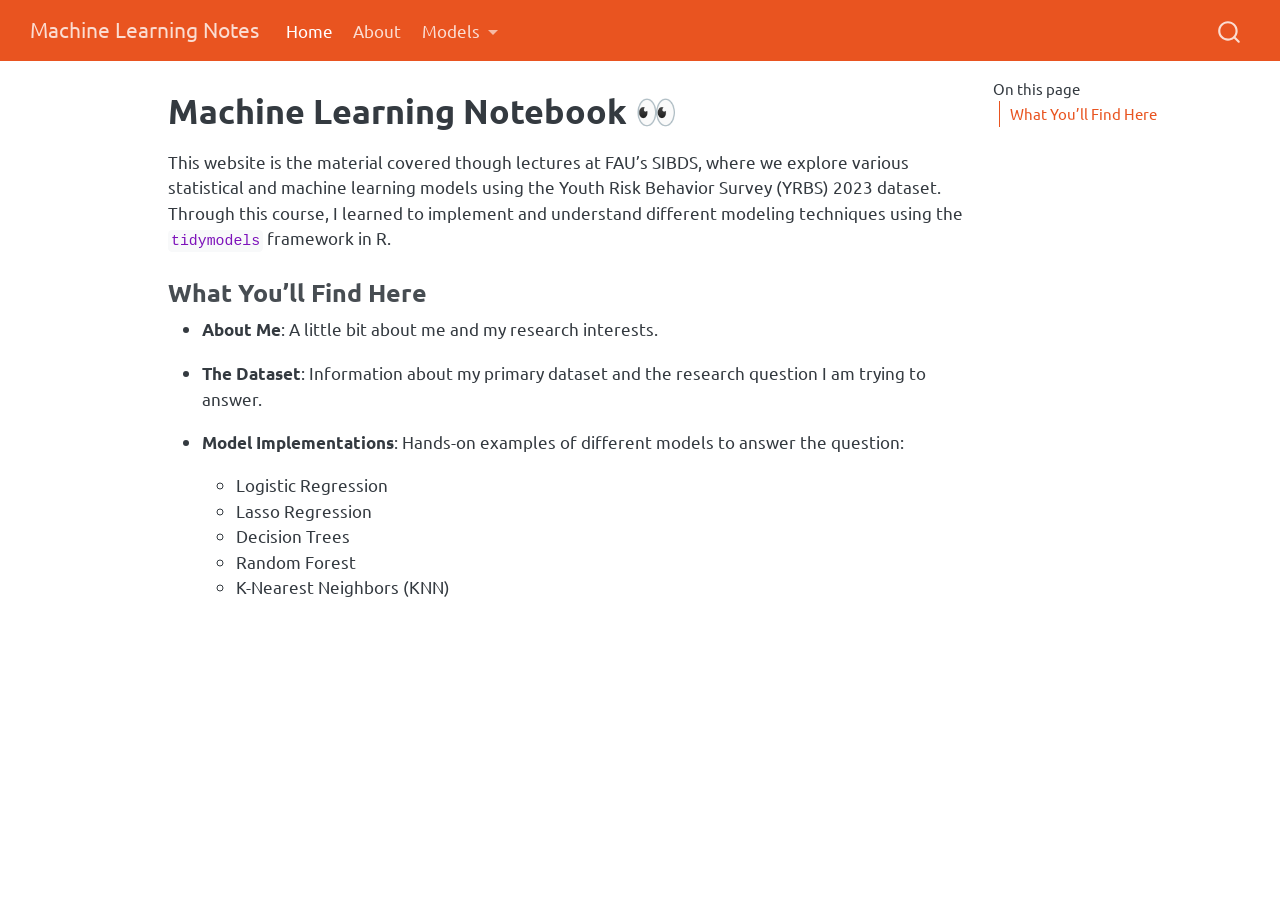
